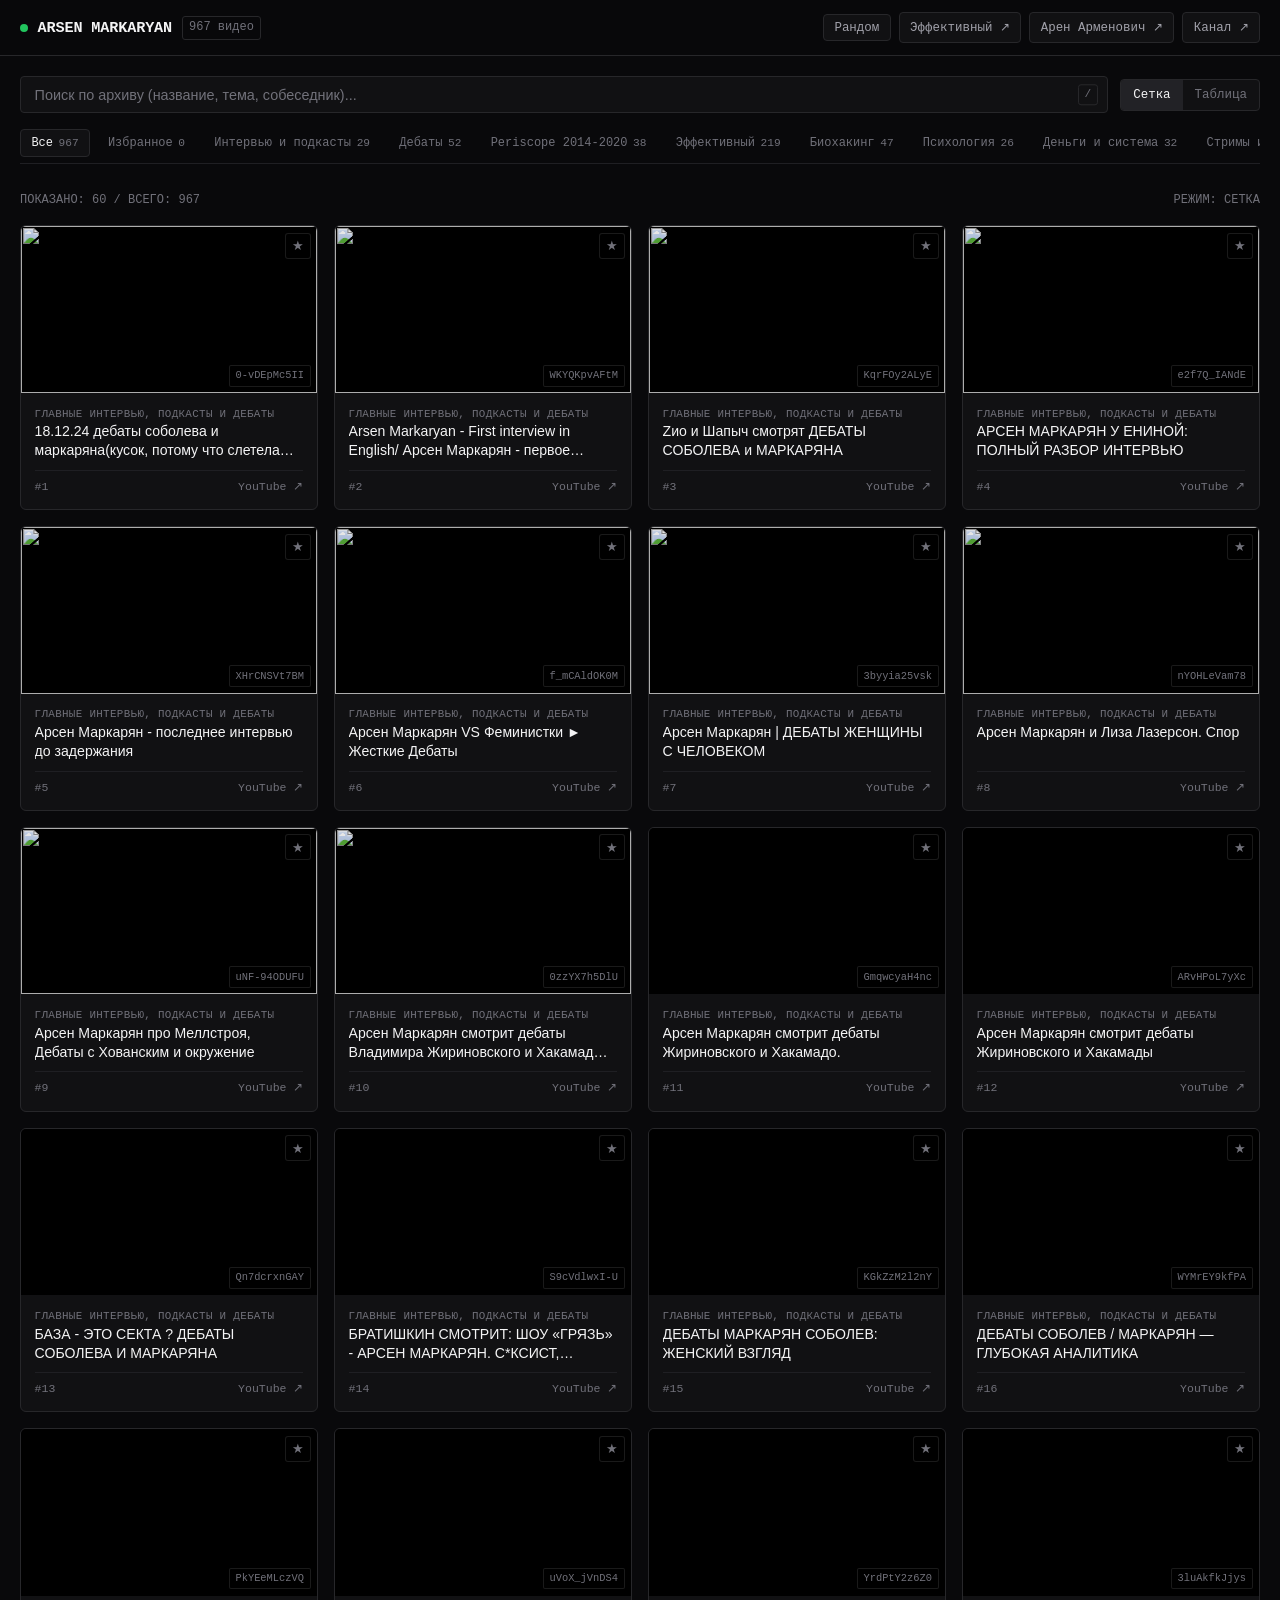
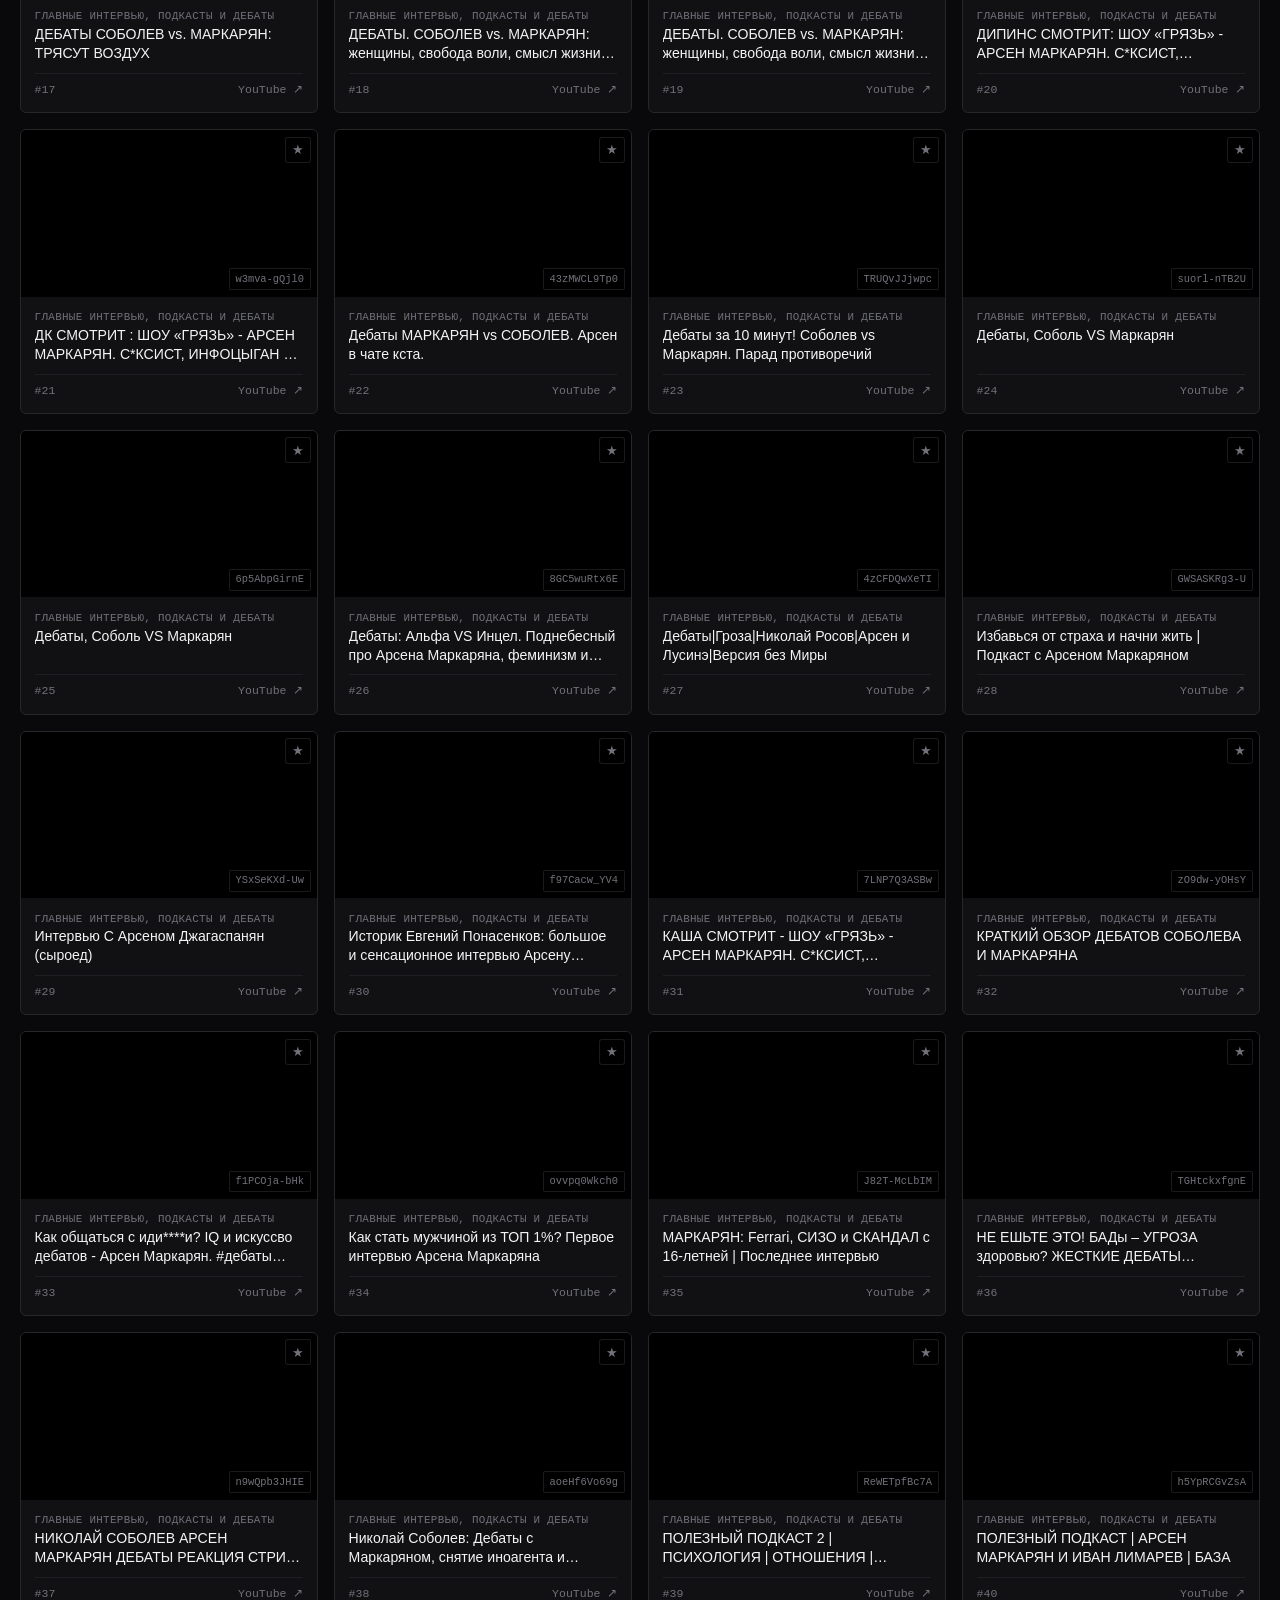
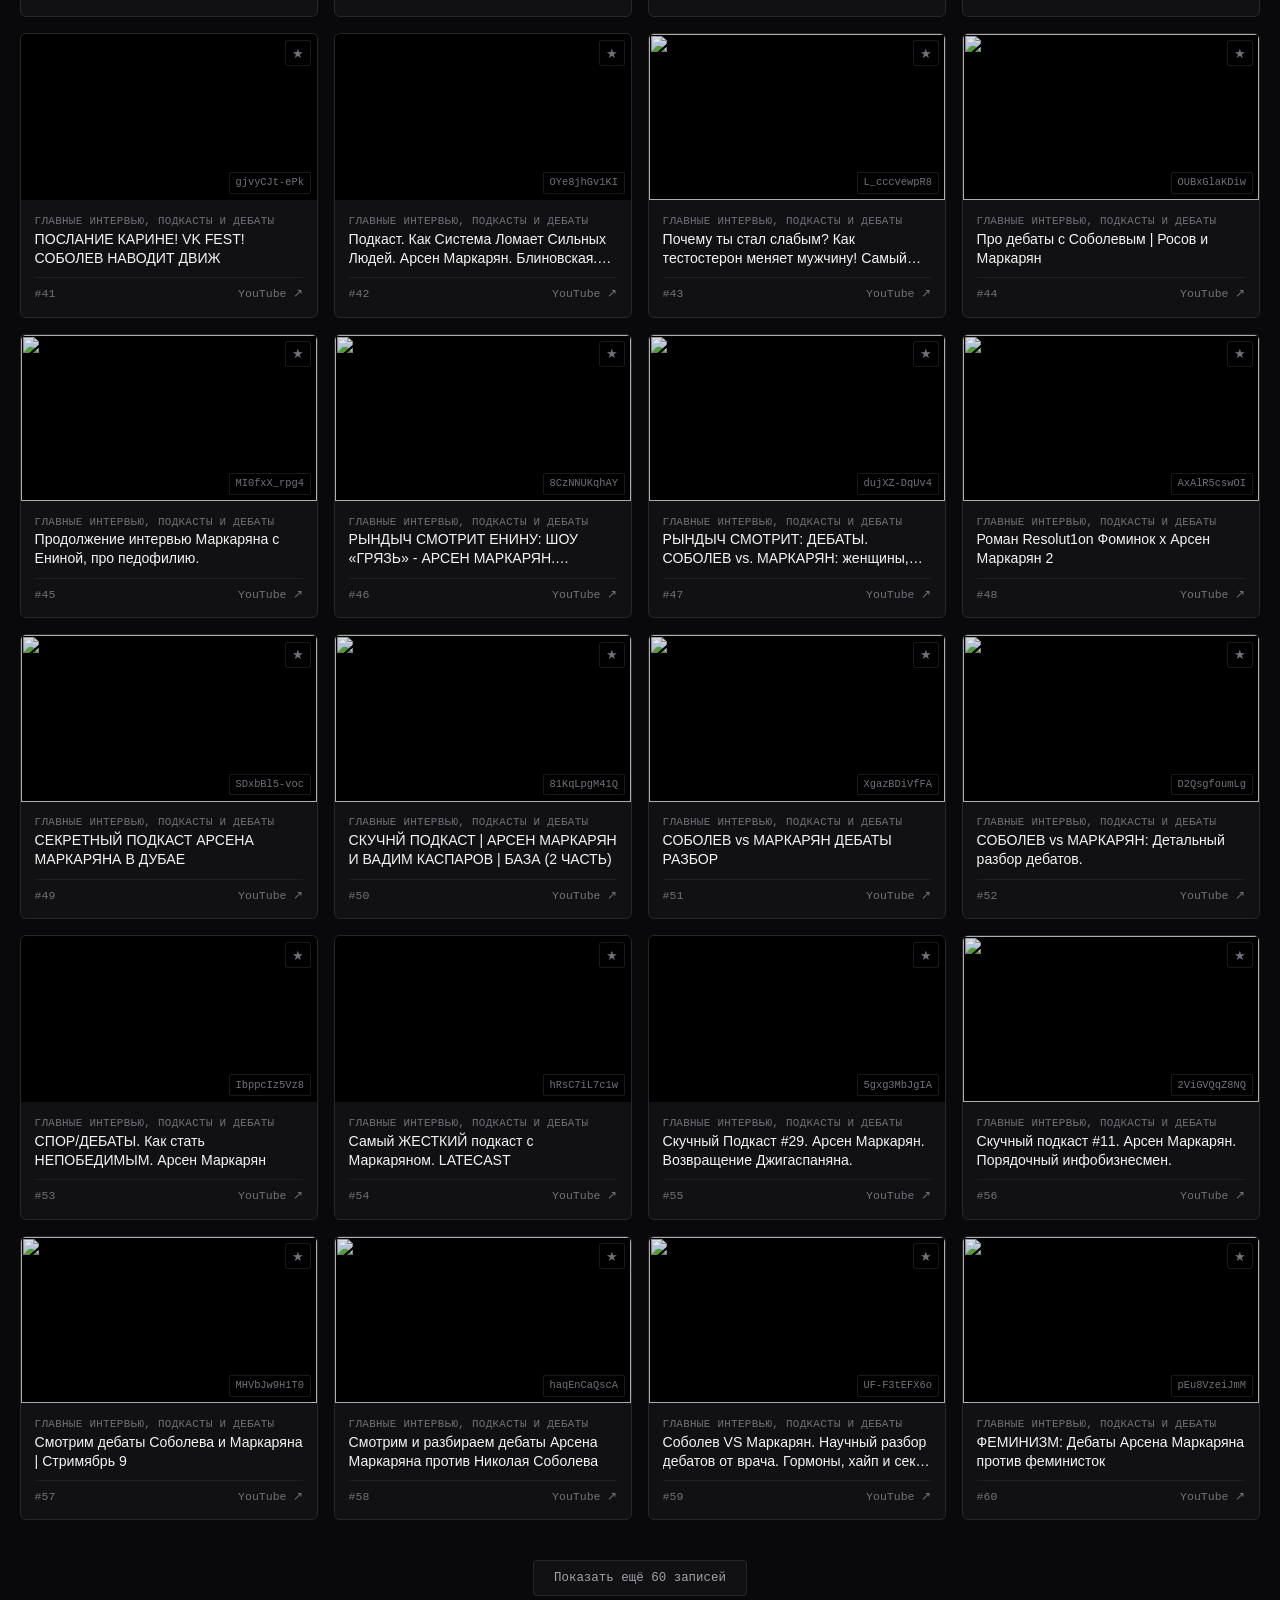
==== index.html @ 386f99bc "style: redesign into utilitarian archival non-AI aesthetic" ====
<!DOCTYPE html>
<html lang="ru">
<head>
  <meta charset="UTF-8">
  <meta name="viewport" content="width=device-width, initial-scale=1.0">
  <title>Архив Арсена Маркаряна — 967 записей [2014–2025]</title>
  <style>
    :root {
      --bg: #09090b;
      --surface: #111113;
      --surface-hover: #18181b;
      --surface-active: #222226;
      --border: #27272a;
      --border-subtle: #1f1f23;
      --border-focus: #52525b;
      --text: #f4f4f5;
      --text-muted: #71717a;
      --text-dim: #a1a1aa;
      --accent: #e11d48;
      --accent-dim: #9f1239;
      --font-mono: ui-monospace, SFMono-Regular, Menlo, Monaco, Consolas, monospace;
      --font-sans: -apple-system, BlinkMacSystemFont, "Segoe UI", Roboto, Helvetica, Arial, sans-serif;
    }

    * {
      box-sizing: border-box;
      margin: 0;
      padding: 0;
    }

    body {
      background-color: var(--bg);
      color: var(--text);
      font-family: var(--font-sans);
      -webkit-font-smoothing: antialiased;
      min-height: 100vh;
      display: flex;
      flex-direction: column;
      line-height: 1.45;
    }

    /* Top Navigation Bar */
    .navbar {
      border-bottom: 1px solid var(--border);
      background: rgba(9, 9, 11, 0.85);
      backdrop-filter: blur(12px);
      position: sticky;
      top: 0;
      z-index: 50;
    }

    .navbar-inner {
      max-width: 1440px;
      margin: 0 auto;
      padding: 0.75rem 1.25rem;
      display: flex;
      align-items: center;
      justify-content: space-between;
      gap: 1rem;
    }

    .site-title {
      display: flex;
      align-items: center;
      gap: 0.6rem;
      text-decoration: none;
      color: inherit;
    }

    .status-dot {
      width: 8px;
      height: 8px;
      border-radius: 50%;
      background: #22c55e;
      display: inline-block;
    }

    .site-name {
      font-family: var(--font-mono);
      font-size: 0.95rem;
      font-weight: 700;
      letter-spacing: -0.01em;
      text-transform: uppercase;
    }

    .site-tag {
      font-family: var(--font-mono);
      font-size: 0.75rem;
      color: var(--text-muted);
      border: 1px solid var(--border);
      padding: 0.15rem 0.4rem;
      border-radius: 3px;
    }

    .nav-links {
      display: flex;
      align-items: center;
      gap: 0.5rem;
    }

    .nav-btn {
      font-family: var(--font-mono);
      font-size: 0.78rem;
      color: var(--text-dim);
      text-decoration: none;
      padding: 0.35rem 0.65rem;
      border: 1px solid var(--border);
      border-radius: 4px;
      background: var(--surface);
      cursor: pointer;
      transition: color 0.15s, border-color 0.15s, background 0.15s;
    }

    .nav-btn:hover {
      color: var(--text);
      border-color: var(--border-focus);
      background: var(--surface-hover);
    }

    .nav-btn.primary {
      background: var(--text);
      color: var(--bg);
      border-color: var(--text);
      font-weight: 600;
    }

    .nav-btn.primary:hover {
      background: #e4e4e7;
    }

    /* Subheader & Controls */
    .controls-panel {
      max-width: 1440px;
      margin: 0 auto;
      padding: 1.25rem 1.25rem 0.75rem 1.25rem;
      width: 100%;
    }

    .search-row {
      display: flex;
      align-items: center;
      gap: 0.75rem;
      margin-bottom: 1rem;
    }

    .search-wrap {
      position: relative;
      flex: 1;
    }

    .search-input {
      width: 100%;
      background: var(--surface);
      border: 1px solid var(--border);
      color: var(--text);
      font-family: var(--font-sans);
      font-size: 0.9rem;
      padding: 0.6rem 2.2rem 0.6rem 0.85rem;
      border-radius: 4px;
      outline: none;
      transition: border-color 0.15s;
    }

    .search-input:focus {
      border-color: var(--border-focus);
    }

    .search-input::placeholder {
      color: var(--text-muted);
    }

    .search-shortcut {
      position: absolute;
      right: 0.65rem;
      top: 50%;
      transform: translateY(-50%);
      font-family: var(--font-mono);
      font-size: 0.7rem;
      color: var(--text-muted);
      border: 1px solid var(--border);
      padding: 0.1rem 0.35rem;
      border-radius: 3px;
      pointer-events: none;
    }

    .view-switch {
      display: flex;
      border: 1px solid var(--border);
      border-radius: 4px;
      background: var(--surface);
      overflow: hidden;
    }

    .view-btn {
      font-family: var(--font-mono);
      font-size: 0.78rem;
      padding: 0.5rem 0.75rem;
      background: none;
      border: none;
      color: var(--text-muted);
      cursor: pointer;
      display: flex;
      align-items: center;
      gap: 0.35rem;
      transition: color 0.15s, background 0.15s;
    }

    .view-btn.active {
      background: var(--surface-active);
      color: var(--text);
    }

    /* Minimalist Category Pills */
    .filter-tabs {
      display: flex;
      gap: 0.4rem;
      overflow-x: auto;
      padding-bottom: 0.4rem;
      scrollbar-width: none;
      border-bottom: 1px solid var(--border-subtle);
    }

    .filter-tabs::-webkit-scrollbar {
      display: none;
    }

    .tab-btn {
      font-family: var(--font-mono);
      font-size: 0.75rem;
      padding: 0.35rem 0.65rem;
      border-radius: 4px;
      border: 1px solid transparent;
      background: transparent;
      color: var(--text-muted);
      cursor: pointer;
      white-space: nowrap;
      transition: color 0.15s, border-color 0.15s, background 0.15s;
      display: flex;
      align-items: center;
      gap: 0.35rem;
    }

    .tab-btn:hover {
      color: var(--text-dim);
      background: var(--surface);
    }

    .tab-btn.active {
      color: var(--text);
      background: var(--surface);
      border-color: var(--border);
    }

    .tab-badge {
      font-size: 0.7rem;
      color: var(--text-muted);
    }

    /* Main Content */
    main {
      flex: 1;
      max-width: 1440px;
      width: 100%;
      margin: 0 auto;
      padding: 1rem 1.25rem 3rem 1.25rem;
    }

    .meta-bar {
      display: flex;
      align-items: center;
      justify-content: space-between;
      margin-bottom: 1rem;
      font-family: var(--font-mono);
      font-size: 0.75rem;
      color: var(--text-muted);
    }

    /* Grid Layout */
    .grid-view {
      display: grid;
      grid-template-columns: repeat(auto-fill, minmax(290px, 1fr));
      gap: 1rem;
    }

    .grid-card {
      background: var(--surface);
      border: 1px solid var(--border);
      border-radius: 6px;
      overflow: hidden;
      display: flex;
      flex-direction: column;
      cursor: pointer;
      transition: border-color 0.15s, background 0.15s;
    }

    .grid-card:hover {
      border-color: var(--border-focus);
      background: var(--surface-hover);
    }

    .card-media {
      position: relative;
      aspect-ratio: 16 / 9;
      background: #000;
      overflow: hidden;
    }

    .card-img {
      width: 100%;
      height: 100%;
      object-fit: cover;
      opacity: 0.9;
      transition: opacity 0.2s;
    }

    .grid-card:hover .card-img {
      opacity: 1;
    }

    .media-id {
      position: absolute;
      bottom: 0.4rem;
      right: 0.4rem;
      background: rgba(0, 0, 0, 0.8);
      font-family: var(--font-mono);
      font-size: 0.65rem;
      color: var(--text-muted);
      padding: 0.15rem 0.35rem;
      border-radius: 2px;
      border: 1px solid rgba(255, 255, 255, 0.1);
    }

    .fav-toggle {
      position: absolute;
      top: 0.4rem;
      right: 0.4rem;
      background: rgba(0, 0, 0, 0.7);
      border: 1px solid rgba(255, 255, 255, 0.1);
      width: 26px;
      height: 26px;
      border-radius: 3px;
      color: var(--text-muted);
      display: flex;
      align-items: center;
      justify-content: center;
      font-size: 0.8rem;
      cursor: pointer;
      transition: color 0.15s;
    }

    .fav-toggle.active {
      color: #eab308;
    }

    .card-content {
      padding: 0.85rem;
      display: flex;
      flex-direction: column;
      flex: 1;
      justify-content: space-between;
      gap: 0.6rem;
    }

    .card-category {
      font-family: var(--font-mono);
      font-size: 0.68rem;
      color: var(--text-muted);
      text-transform: uppercase;
      letter-spacing: 0.03em;
    }

    .card-title {
      font-size: 0.88rem;
      font-weight: 500;
      line-height: 1.35;
      color: var(--text);
      display: -webkit-box;
      -webkit-line-clamp: 2;
      -webkit-box-orient: vertical;
      overflow: hidden;
    }

    .card-actions {
      display: flex;
      align-items: center;
      justify-content: space-between;
      padding-top: 0.5rem;
      border-top: 1px solid var(--border-subtle);
      font-family: var(--font-mono);
      font-size: 0.72rem;
    }

    .card-yt-link {
      color: var(--text-muted);
      text-decoration: none;
      transition: color 0.15s;
    }

    .card-yt-link:hover {
      color: var(--text);
    }

    /* Table / Registry Layout */
    .table-view {
      width: 100%;
      border: 1px solid var(--border);
      border-radius: 6px;
      border-collapse: collapse;
      font-family: var(--font-sans);
      font-size: 0.85rem;
      background: var(--surface);
    }

    .table-view th {
      font-family: var(--font-mono);
      font-size: 0.72rem;
      text-transform: uppercase;
      letter-spacing: 0.04em;
      color: var(--text-muted);
      background: var(--bg);
      padding: 0.6rem 0.85rem;
      text-align: left;
      border-bottom: 1px solid var(--border);
    }

    .table-view td {
      padding: 0.65rem 0.85rem;
      border-bottom: 1px solid var(--border-subtle);
      vertical-align: middle;
    }

    .table-view tr:last-child td {
      border-bottom: none;
    }

    .table-view tr:hover td {
      background: var(--surface-hover);
    }

    .col-idx {
      font-family: var(--font-mono);
      font-size: 0.75rem;
      color: var(--text-muted);
      width: 50px;
    }

    .col-thumb {
      width: 80px;
    }

    .col-thumb img {
      width: 72px;
      aspect-ratio: 16 / 9;
      object-fit: cover;
      border-radius: 2px;
      display: block;
      background: #000;
    }

    .col-title {
      font-weight: 500;
      color: var(--text);
      cursor: pointer;
    }

    .col-title:hover {
      text-decoration: underline;
    }

    .col-cat {
      font-family: var(--font-mono);
      font-size: 0.72rem;
      color: var(--text-muted);
      white-space: nowrap;
      width: 180px;
    }

    .col-actions {
      text-align: right;
      white-space: nowrap;
      width: 120px;
    }

    /* Pagination / Load more */
    .pagination-bar {
      display: flex;
      justify-content: center;
      margin: 2.5rem 0 1rem 0;
    }

    /* Video Player Dialog */
    dialog#playerDialog {
      position: fixed;
      inset: 0;
      margin: auto;
      width: min(92vw, 1080px);
      background: #0d0e12;
      border: 1px solid var(--border);
      border-radius: 8px;
      padding: 0;
      box-shadow: 0 20px 50px rgba(0, 0, 0, 0.9);
      color: var(--text);
      outline: none;
    }

    dialog#playerDialog::backdrop {
      background: rgba(0, 0, 0, 0.85);
      backdrop-filter: blur(4px);
    }

    .dialog-header {
      display: flex;
      align-items: center;
      justify-content: space-between;
      padding: 0.75rem 1rem;
      border-bottom: 1px solid var(--border);
      font-family: var(--font-mono);
      font-size: 0.82rem;
    }

    .dialog-title {
      white-space: nowrap;
      overflow: hidden;
      text-overflow: ellipsis;
      font-weight: 600;
      color: var(--text);
      padding-right: 1rem;
    }

    .dialog-close {
      background: none;
      border: none;
      color: var(--text-muted);
      cursor: pointer;
      font-size: 1.1rem;
      line-height: 1;
      padding: 0.2rem 0.4rem;
      border-radius: 3px;
    }

    .dialog-close:hover {
      color: var(--text);
      background: var(--surface-hover);
    }

    .iframe-box {
      width: 100%;
      aspect-ratio: 16 / 9;
      background: #000;
    }

    .iframe-box iframe {
      width: 100%;
      height: 100%;
      border: none;
    }

    .dialog-footer {
      display: flex;
      align-items: center;
      justify-content: space-between;
      padding: 0.65rem 1rem;
      background: var(--bg);
      border-top: 1px solid var(--border);
      font-family: var(--font-mono);
      font-size: 0.75rem;
    }

    .dialog-btn-group {
      display: flex;
      gap: 0.4rem;
    }

    .empty-result {
      text-align: center;
      padding: 4rem 1rem;
      color: var(--text-muted);
      font-family: var(--font-mono);
      font-size: 0.85rem;
    }
  </style>
</head>
<body>

  <!-- Minimalist Navbar -->
  <nav class="navbar">
    <div class="navbar-inner">
      <a href="#" class="site-title" onclick="resetFilters(event)">
        <span class="status-dot"></span>
        <span class="site-name">Arsen Markaryan</span>
        <span class="site-tag">967 видео</span>
      </a>
      <div class="nav-links">
        <button class="nav-btn" id="randomBtn">Рандом</button>
        <a class="nav-btn" href="https://www.youtube.com/playlist?list=PL9BLZjHcKhOdGCJCvi4e20b0N0LZzFxT2" target="_blank">Эффективный ↗</a>
        <a class="nav-btn" href="https://www.youtube.com/playlist?list=PLGH62P3EMZaHIYZXc4IT6z8PlT5ePV-uS" target="_blank">Арен Арменович ↗</a>
        <a class="nav-btn" href="https://www.youtube.com/@arsenmarkaryanofficial" target="_blank">Канал ↗</a>
      </div>
    </div>
  </nav>

  <!-- Controls Panel -->
  <div class="controls-panel">
    <div class="search-row">
      <div class="search-wrap">
        <input type="text" class="search-input" id="searchInput" placeholder="Поиск по архиву (название, тема, собеседник)...">
        <span class="search-shortcut">/</span>
      </div>
      <div class="view-switch">
        <button class="view-btn active" id="btnGrid" title="Сетка">Сетка</button>
        <button class="view-btn" id="btnTable" title="Таблица">Таблица</button>
      </div>
    </div>

    <!-- Filter Pills -->
    <div class="filter-tabs" id="filterTabs">
      <!-- Generated by JS -->
    </div>
  </div>

  <!-- Main Content Area -->
  <main>
    <div class="meta-bar">
      <span id="counterStats">Загрузка реестра...</span>
      <span id="viewModeStatus">РЕЖИМ: СЕТКА</span>
    </div>

    <div id="contentMount"></div>

    <div class="pagination-bar">
      <button class="nav-btn" id="loadMoreBtn" style="display: none; padding: 0.6rem 1.25rem;">Показать ещё 60 записей</button>
    </div>
  </main>

  <!-- Video Player Dialog -->
  <dialog id="playerDialog">
    <div class="dialog-header">
      <div class="dialog-title" id="diagTitle">Воспроизведение</div>
      <button class="dialog-close" id="diagClose" aria-label="Закрыть">✕</button>
    </div>
    <div class="iframe-box">
      <iframe id="diagIframe" allow="accelerometer; autoplay; clipboard-write; encrypted-media; gyroscope; picture-in-picture" allowfullscreen></iframe>
    </div>
    <div class="dialog-footer">
      <button class="nav-btn" id="diagFavBtn">В избранное</button>
      <div class="dialog-btn-group">
        <button class="nav-btn" id="diagPrevBtn">← Назад</button>
        <button class="nav-btn" id="diagNextBtn">Вперед →</button>
        <a class="nav-btn primary" id="diagYtLink" href="#" target="_blank">YouTube ↗</a>
      </div>
    </div>
  </dialog>

  <script>
    const ITEMS = [{"id": "0-vDEpMc5II", "title": "18.12.24 дебаты соболева и маркаряна(кусок, потому что слетела запись)", "cat": "Главные интервью, подкасты и дебаты", "url": "https://www.youtube.com/watch?v=0-vDEpMc5II"}, {"id": "WKYQKpvAFtM", "title": "Arsen Markaryan - First interview in English/ Арсен Маркарян - первое интервью на английском.RU-SUBS", "cat": "Главные интервью, подкасты и дебаты", "url": "https://www.youtube.com/watch?v=WKYQKpvAFtM"}, {"id": "KqrFOy2ALyE", "title": "Zио и Шапыч смотрят ДЕБАТЫ СОБОЛЕВА и МАРКАРЯНА", "cat": "Главные интервью, подкасты и дебаты", "url": "https://www.youtube.com/watch?v=KqrFOy2ALyE"}, {"id": "e2f7Q_IANdE", "title": "АРСЕН МАРКАРЯН У ЕНИНОЙ: ПОЛНЫЙ РАЗБОР ИНТЕРВЬЮ", "cat": "Главные интервью, подкасты и дебаты", "url": "https://www.youtube.com/watch?v=e2f7Q_IANdE"}, {"id": "XHrCNSVt7BM", "title": "Арсен Маркарян - последнее интервью до задержания", "cat": "Главные интервью, подкасты и дебаты", "url": "https://www.youtube.com/watch?v=XHrCNSVt7BM"}, {"id": "f_mCAldOK0M", "title": "Арсен Маркарян VS Феминистки ► Жесткие Дебаты", "cat": "Главные интервью, подкасты и дебаты", "url": "https://www.youtube.com/watch?v=f_mCAldOK0M"}, {"id": "3byyia25vsk", "title": "Арсен Маркарян | ДЕБАТЫ ЖЕНЩИНЫ С ЧЕЛОВЕКОМ", "cat": "Главные интервью, подкасты и дебаты", "url": "https://www.youtube.com/watch?v=3byyia25vsk"}, {"id": "nYOHLeVam78", "title": "Арсен Маркарян и Лиза Лазерсон. Спор", "cat": "Главные интервью, подкасты и дебаты", "url": "https://www.youtube.com/watch?v=nYOHLeVam78"}, {"id": "uNF-94ODUFU", "title": "Арсен Маркарян про Меллстроя, Дебаты с Хованским и окружение", "cat": "Главные интервью, подкасты и дебаты", "url": "https://www.youtube.com/watch?v=uNF-94ODUFU"}, {"id": "0zzYX7h5DlU", "title": "Арсен Маркарян смотрит дебаты Владимира Жириновского и Хакамады Ирины", "cat": "Главные интервью, подкасты и дебаты", "url": "https://www.youtube.com/watch?v=0zzYX7h5DlU"}, {"id": "GmqwcyaH4nc", "title": "Арсен Маркарян смотрит дебаты Жириновского и Хакамадо.", "cat": "Главные интервью, подкасты и дебаты", "url": "https://www.youtube.com/watch?v=GmqwcyaH4nc"}, {"id": "ARvHPoL7yXc", "title": "Арсен Маркарян смотрит дебаты Жириновского и Хакамады", "cat": "Главные интервью, подкасты и дебаты", "url": "https://www.youtube.com/watch?v=ARvHPoL7yXc"}, {"id": "Qn7dcrxnGAY", "title": "БАЗА - ЭТО СЕКТА ? ДЕБАТЫ СОБОЛЕВА И МАРКАРЯНА", "cat": "Главные интервью, подкасты и дебаты", "url": "https://www.youtube.com/watch?v=Qn7dcrxnGAY"}, {"id": "S9cVdlwxI-U", "title": "БРАТИШКИН СМОТРИТ: ШОУ «ГРЯЗЬ» - АРСЕН МАРКАРЯН. С*КСИСТ, ИНФОЦЫГАН И Н*СИЛЬНИК", "cat": "Главные интервью, подкасты и дебаты", "url": "https://www.youtube.com/watch?v=S9cVdlwxI-U"}, {"id": "KGkZzM2l2nY", "title": "ДЕБАТЫ МАРКАРЯН СОБОЛЕВ: ЖЕНСКИЙ ВЗГЛЯД", "cat": "Главные интервью, подкасты и дебаты", "url": "https://www.youtube.com/watch?v=KGkZzM2l2nY"}, {"id": "WYMrEY9kfPA", "title": "ДЕБАТЫ СОБОЛЕВ / МАРКАРЯН — ГЛУБОКАЯ АНАЛИТИКА", "cat": "Главные интервью, подкасты и дебаты", "url": "https://www.youtube.com/watch?v=WYMrEY9kfPA"}, {"id": "PkYEeMLczVQ", "title": "ДЕБАТЫ СОБОЛЕВ vs. МАРКАРЯН: ТРЯСУТ ВОЗДУХ", "cat": "Главные интервью, подкасты и дебаты", "url": "https://www.youtube.com/watch?v=PkYEeMLczVQ"}, {"id": "uVoX_jVnDS4", "title": "ДЕБАТЫ. СОБОЛЕВ vs. МАРКАРЯН: женщины, свобода воли, смысл жизни, секта в XXI веке", "cat": "Главные интервью, подкасты и дебаты", "url": "https://www.youtube.com/watch?v=uVoX_jVnDS4"}, {"id": "YrdPtY2z6Z0", "title": "ДЕБАТЫ. СОБОЛЕВ vs. МАРКАРЯН: женщины, свобода воли, смысл жизни, секта в ХХI веке / 1 ЧАСТЬ", "cat": "Главные интервью, подкасты и дебаты", "url": "https://www.youtube.com/watch?v=YrdPtY2z6Z0"}, {"id": "3luAkfkJjys", "title": "ДИПИНС СМОТРИТ: ШОУ «ГРЯЗЬ» - АРСЕН МАРКАРЯН. С*КСИСТ, ИНФОЦЫГАН И Н*СИЛЬНИК | РЕАКЦИЯ", "cat": "Главные интервью, подкасты и дебаты", "url": "https://www.youtube.com/watch?v=3luAkfkJjys"}, {"id": "w3mva-gQjl0", "title": "ДК СМОТРИТ : ШОУ «ГРЯЗЬ» - АРСЕН МАРКАРЯН. С*КСИСТ, ИНФОЦЫГАН И Н*СИЛЬНИК", "cat": "Главные интервью, подкасты и дебаты", "url": "https://www.youtube.com/watch?v=w3mva-gQjl0"}, {"id": "43zMWCL9Tp0", "title": "Дебаты МАРКАРЯН vs СОБОЛЕВ. Арсен в чате кста.", "cat": "Главные интервью, подкасты и дебаты", "url": "https://www.youtube.com/watch?v=43zMWCL9Tp0"}, {"id": "TRUQvJJjwpc", "title": "Дебаты за 10 минут! Соболев vs Маркарян. Парад противоречий", "cat": "Главные интервью, подкасты и дебаты", "url": "https://www.youtube.com/watch?v=TRUQvJJjwpc"}, {"id": "suorl-nTB2U", "title": "Дебаты, Соболь VS Маркарян", "cat": "Главные интервью, подкасты и дебаты", "url": "https://www.youtube.com/watch?v=suorl-nTB2U"}, {"id": "6p5AbpGirnE", "title": "Дебаты, Соболь VS Маркарян", "cat": "Главные интервью, подкасты и дебаты", "url": "https://www.youtube.com/watch?v=6p5AbpGirnE"}, {"id": "8GC5wuRtx6E", "title": "Дебаты: Альфа VS Инцел. Поднебесный про Арсена Маркаряна, феминизм и вагинокапитализм @MrUndersky", "cat": "Главные интервью, подкасты и дебаты", "url": "https://www.youtube.com/watch?v=8GC5wuRtx6E"}, {"id": "4zCFDQwXeTI", "title": "Дебаты|Гроза|Николай Росов|Арсен и Лусинэ|Версия без Миры", "cat": "Главные интервью, подкасты и дебаты", "url": "https://www.youtube.com/watch?v=4zCFDQwXeTI"}, {"id": "GWSASKRg3-U", "title": "Избавься от страха и начни жить | Подкаст с Арсеном Маркаряном", "cat": "Главные интервью, подкасты и дебаты", "url": "https://www.youtube.com/watch?v=GWSASKRg3-U"}, {"id": "YSxSeKXd-Uw", "title": "Интервью С Арсеном Джагаспанян (сыроед)", "cat": "Главные интервью, подкасты и дебаты", "url": "https://www.youtube.com/watch?v=YSxSeKXd-Uw"}, {"id": "f97Cacw_YV4", "title": "Историк Евгений Понасенков: большое и сенсационное интервью Арсену Маркаряну! 18+", "cat": "Главные интервью, подкасты и дебаты", "url": "https://www.youtube.com/watch?v=f97Cacw_YV4"}, {"id": "7LNP7Q3ASBw", "title": "КАША СМОТРИТ - ШОУ «ГРЯЗЬ» - АРСЕН МАРКАРЯН. С*КСИСТ, ИНФОЦЫГАН И Н*СИЛЬНИК | КАША АРСЕН МАРКАРЯН", "cat": "Главные интервью, подкасты и дебаты", "url": "https://www.youtube.com/watch?v=7LNP7Q3ASBw"}, {"id": "zO9dw-yOHsY", "title": "КРАТКИЙ ОБЗОР ДЕБАТОВ СОБОЛЕВА И МАРКАРЯНА", "cat": "Главные интервью, подкасты и дебаты", "url": "https://www.youtube.com/watch?v=zO9dw-yOHsY"}, {"id": "f1PCOja-bHk", "title": "Как общаться с иди****и? IQ и искуссво дебатов - Арсен Маркарян. #дебаты #маркарян #жириновский", "cat": "Главные интервью, подкасты и дебаты", "url": "https://www.youtube.com/watch?v=f1PCOja-bHk"}, {"id": "ovvpq0Wkch0", "title": "Как стать мужчиной из ТОП 1%? Первое интервью Арсена Маркаряна", "cat": "Главные интервью, подкасты и дебаты", "url": "https://www.youtube.com/watch?v=ovvpq0Wkch0"}, {"id": "J82T-McLbIM", "title": "МАРКАРЯН: Ferrari, СИЗО и СКАНДАЛ с 16-летней | Последнее интервью", "cat": "Главные интервью, подкасты и дебаты", "url": "https://www.youtube.com/watch?v=J82T-McLbIM"}, {"id": "TGHtckxfgnE", "title": "НЕ ЕШЬТЕ ЭТО! БАДы – УГРОЗА здоровью? ЖЕСТКИЕ ДЕБАТЫ экспертов! | Алипов vs Каспаров", "cat": "Главные интервью, подкасты и дебаты", "url": "https://www.youtube.com/watch?v=TGHtckxfgnE"}, {"id": "n9wQpb3JHIE", "title": "НИКОЛАЙ СОБОЛЕВ АРСЕН МАРКАРЯН ДЕБАТЫ РЕАКЦИЯ СТРИМ ВТОРОЙ", "cat": "Главные интервью, подкасты и дебаты", "url": "https://www.youtube.com/watch?v=n9wQpb3JHIE"}, {"id": "aoeHf6Vo69g", "title": "Николай Соболев: Дебаты с Маркаряном, снятие иноагента и социальная философия", "cat": "Главные интервью, подкасты и дебаты", "url": "https://www.youtube.com/watch?v=aoeHf6Vo69g"}, {"id": "ReWETpfBc7A", "title": "ПОЛЕЗНЫЙ ПОДКАСТ 2 | ПСИХОЛОГИЯ | ОТНОШЕНИЯ | БИЗНЕС | Арсен Маркарян и Иван Лимарев", "cat": "Главные интервью, подкасты и дебаты", "url": "https://www.youtube.com/watch?v=ReWETpfBc7A"}, {"id": "h5YpRCGvZsA", "title": "ПОЛЕЗНЫЙ ПОДКАСТ | АРСЕН МАРКАРЯН И ИВАН ЛИМАРЕВ | БАЗА", "cat": "Главные интервью, подкасты и дебаты", "url": "https://www.youtube.com/watch?v=h5YpRCGvZsA"}, {"id": "gjvyCJt-ePk", "title": "ПОСЛАНИЕ КАРИНЕ! VK FESТ! СОБОЛЕВ НАВОДИТ ДВИЖ", "cat": "Главные интервью, подкасты и дебаты", "url": "https://www.youtube.com/watch?v=gjvyCJt-ePk"}, {"id": "OYe8jhGv1KI", "title": "Подкаст. Как Система Ломает Сильных Людей. Арсен Маркарян. Блиновская. Аяз Шабутдинов. Лерчик...", "cat": "Главные интервью, подкасты и дебаты", "url": "https://www.youtube.com/watch?v=OYe8jhGv1KI"}, {"id": "L_cccvewpR8", "title": "Почему ты стал слабым? Как тестостерон меняет мужчину! Самый сильный подкаст | Арсен Маркарян", "cat": "Главные интервью, подкасты и дебаты", "url": "https://www.youtube.com/watch?v=L_cccvewpR8"}, {"id": "OUBxGlaKDiw", "title": "Про дебаты с Соболевым | Росов и Маркарян", "cat": "Главные интервью, подкасты и дебаты", "url": "https://www.youtube.com/watch?v=OUBxGlaKDiw"}, {"id": "MI0fxX_rpg4", "title": "Продолжение интервью Маркаряна с Ениной, про педофилию.", "cat": "Главные интервью, подкасты и дебаты", "url": "https://www.youtube.com/watch?v=MI0fxX_rpg4"}, {"id": "8CzNNUKqhAY", "title": "РЫНДЫЧ СМОТРИТ ЕНИНУ: ШОУ «ГРЯЗЬ» - АРСЕН МАРКАРЯН. С*КСИСТ, ИНФОЦЫГАН И Н*СИЛЬНИК", "cat": "Главные интервью, подкасты и дебаты", "url": "https://www.youtube.com/watch?v=8CzNNUKqhAY"}, {"id": "dujXZ-DqUv4", "title": "РЫНДЫЧ СМОТРИТ: ДЕБАТЫ. СОБОЛЕВ vs. МАРКАРЯН: женщины, свобода воли, смысл жизни, секта в XXI веке", "cat": "Главные интервью, подкасты и дебаты", "url": "https://www.youtube.com/watch?v=dujXZ-DqUv4"}, {"id": "AxAlR5cswOI", "title": "Роман Resolut1on Фоминок х Арсен Маркарян 2", "cat": "Главные интервью, подкасты и дебаты", "url": "https://www.youtube.com/watch?v=AxAlR5cswOI"}, {"id": "SDxbBl5-voc", "title": "СЕКРЕТНЫЙ ПОДКАСТ АРСЕНА МАРКАРЯНА В ДУБАЕ", "cat": "Главные интервью, подкасты и дебаты", "url": "https://www.youtube.com/watch?v=SDxbBl5-voc"}, {"id": "81KqLpgM41Q", "title": "СКУЧНЙ ПОДКАСТ | АРСЕН МАРКАРЯН И ВАДИМ КАСПАРОВ | БАЗА (2 ЧАСТЬ)", "cat": "Главные интервью, подкасты и дебаты", "url": "https://www.youtube.com/watch?v=81KqLpgM41Q"}, {"id": "XgazBDiVfFA", "title": "СОБОЛЕВ vs МАРКАРЯН ДЕБАТЫ РАЗБОР", "cat": "Главные интервью, подкасты и дебаты", "url": "https://www.youtube.com/watch?v=XgazBDiVfFA"}, {"id": "D2QsgfoumLg", "title": "СОБОЛЕВ vs МАРКАРЯН: Детальный разбор дебатов.", "cat": "Главные интервью, подкасты и дебаты", "url": "https://www.youtube.com/watch?v=D2QsgfoumLg"}, {"id": "IbppcIz5Vz8", "title": "СПОР/ДЕБАТЫ. Как стать НЕПОБЕДИМЫМ. Арсен Маркарян", "cat": "Главные интервью, подкасты и дебаты", "url": "https://www.youtube.com/watch?v=IbppcIz5Vz8"}, {"id": "hRsC7iL7c1w", "title": "Самый ЖЕСТКИЙ подкаст с Маркаряном. LATECAST", "cat": "Главные интервью, подкасты и дебаты", "url": "https://www.youtube.com/watch?v=hRsC7iL7c1w"}, {"id": "5gxg3MbJgIA", "title": "Скучный Подкаст #29. Арсен Маркарян. Возвращение Джигаспаняна.", "cat": "Главные интервью, подкасты и дебаты", "url": "https://www.youtube.com/watch?v=5gxg3MbJgIA"}, {"id": "2ViGVQqZ8NQ", "title": "Скучный подкаст #11. Арсен Маркарян. Порядочный инфобизнесмен.", "cat": "Главные интервью, подкасты и дебаты", "url": "https://www.youtube.com/watch?v=2ViGVQqZ8NQ"}, {"id": "MHVbJw9H1T0", "title": "Смотрим дебаты Соболева и Маркаряна  | Стримябрь 9", "cat": "Главные интервью, подкасты и дебаты", "url": "https://www.youtube.com/watch?v=MHVbJw9H1T0"}, {"id": "haqEnCaQscA", "title": "Смотрим и разбираем дебаты Арсена Маркаряна против Николая Соболева", "cat": "Главные интервью, подкасты и дебаты", "url": "https://www.youtube.com/watch?v=haqEnCaQscA"}, {"id": "UF-F3tEFX6o", "title": "Соболев VS Маркарян. Научный разбор дебатов от врача. Гормоны, хайп и секта Арсена", "cat": "Главные интервью, подкасты и дебаты", "url": "https://www.youtube.com/watch?v=UF-F3tEFX6o"}, {"id": "pEu8VzeiJmM", "title": "ФЕМИНИЗМ: Дебаты Арсена Маркаряна против феминисток", "cat": "Главные интервью, подкасты и дебаты", "url": "https://www.youtube.com/watch?v=pEu8VzeiJmM"}, {"id": "BtUmmNCRuKU", "title": "ХВАТИТ ЗАСОРЯТЬ СВОЙ МОЗГ - АРСЕН МАРКАРЯН. БАЗА. ПОДКАСТ", "cat": "Главные интервью, подкасты и дебаты", "url": "https://www.youtube.com/watch?v=BtUmmNCRuKU"}, {"id": "MEv_xfqUGhc", "title": "ХЕСУС СМОТРИТ: ДЕБАТЫ. СОБОЛЕВ vs. МАРКАРЯН: женщины, свобода воли, смысл жизни, секта в XXI веке", "cat": "Главные интервью, подкасты и дебаты", "url": "https://www.youtube.com/watch?v=MEv_xfqUGhc"}, {"id": "OraazPyWTEE", "title": "ХОВАНСКИЙ vs НИКОЛАЙ СОБОЛЕВ Арест Маркаряна, Свобода слова", "cat": "Главные интервью, подкасты и дебаты", "url": "https://www.youtube.com/watch?v=OraazPyWTEE"}, {"id": "0Bi0JMEu-_8", "title": "ШОУ «ГРЯЗЬ» - АРСЕН МАРКАРЯН. С*КСИСТ, ИНФОЦЫГАН И Н*СИЛЬНИК", "cat": "Главные интервью, подкасты и дебаты", "url": "https://www.youtube.com/watch?v=0Bi0JMEu-_8"}, {"id": "ORbm-Xkso0Y", "title": "Шапка и Кель смотрят ИНТЕРВЬЮ АРСЕНА МАРКАРЯНА от ЕНИНЫ", "cat": "Главные интервью, подкасты и дебаты", "url": "https://www.youtube.com/watch?v=ORbm-Xkso0Y"}, {"id": "cf5xfTABdHw", "title": "ЭКСКЛЮЗИВ: экспертнейшая аналитика четырёхчасовых дебатов Соболева и Маркаряна", "cat": "Главные интервью, подкасты и дебаты", "url": "https://www.youtube.com/watch?v=cf5xfTABdHw"}, {"id": "HC0UvihTV44", "title": "ЭПИЧНЫЙ ПРОВАЛ НА ДЕБАТАХ СОБОЛЕВ vs. МАРКАРЯН // блогер против инфоцыгана", "cat": "Главные интервью, подкасты и дебаты", "url": "https://www.youtube.com/watch?v=HC0UvihTV44"}, {"id": "nNF8-jLUjTw", "title": "✅Арсен Маркарян: Про Депрессию?🧠#арсенмаркарян #бизнес #интервью #психология #саморазвитие", "cat": "Главные интервью, подкасты и дебаты", "url": "https://www.youtube.com/watch?v=nNF8-jLUjTw"}, {"id": "7ICQwNRJBz0", "title": "\"IT'S BETTER TO BE ALONE. WORK ON YOURSELF\" - Artem Dolgin / Artemus Dolgin - MOTIVATION", "cat": "Архивы 2014–2020 (Перископы, вебинары, Джагаспанян, сыроедение)", "url": "https://www.youtube.com/watch?v=7ICQwNRJBz0"}, {"id": "_Fj-EfNr1gU", "title": "\"НЕ БЛОГ\" ► 1 серия", "cat": "Архивы 2014–2020 (Перископы, вебинары, Джагаспанян, сыроедение)", "url": "https://www.youtube.com/watch?v=_Fj-EfNr1gU"}, {"id": "oE-bQykoQJo", "title": "#25 FIGHT RADIO / Arsen Markaryan", "cat": "Архивы 2014–2020 (Перископы, вебинары, Джагаспанян, сыроедение)", "url": "https://www.youtube.com/watch?v=oE-bQykoQJo"}, {"id": "1FXqrPyFBJY", "title": "1. Когда стоит заниматься поиском предназначения?", "cat": "Архивы 2014–2020 (Перископы, вебинары, Джагаспанян, сыроедение)", "url": "https://www.youtube.com/watch?v=1FXqrPyFBJY"}, {"id": "6spwWn8tV1I", "title": "1. Физиогномика | 4 способа научиться читать характер по лицам", "cat": "Архивы 2014–2020 (Перископы, вебинары, Джагаспанян, сыроедение)", "url": "https://www.youtube.com/watch?v=6spwWn8tV1I"}, {"id": "7W7zqnWQSKg", "title": "2. ФСБ и Физиогномика", "cat": "Архивы 2014–2020 (Перископы, вебинары, Джагаспанян, сыроедение)", "url": "https://www.youtube.com/watch?v=7W7zqnWQSKg"}, {"id": "QR3rTsb23zU", "title": "3. Дело жизни – сформировано генетически или социально?", "cat": "Архивы 2014–2020 (Перископы, вебинары, Джагаспанян, сыроедение)", "url": "https://www.youtube.com/watch?v=QR3rTsb23zU"}, {"id": "jG1O8xHLfuc", "title": "4. Лень - это миф.", "cat": "Архивы 2014–2020 (Перископы, вебинары, Джагаспанян, сыроедение)", "url": "https://www.youtube.com/watch?v=jG1O8xHLfuc"}, {"id": "zuyaSZXIlpU", "title": "4. Что будет, если не заниматься любимым делом?", "cat": "Архивы 2014–2020 (Перископы, вебинары, Джагаспанян, сыроедение)", "url": "https://www.youtube.com/watch?v=zuyaSZXIlpU"}, {"id": "rpesdtORupo", "title": "5.  Как воскресить убитую самооценку?", "cat": "Архивы 2014–2020 (Перископы, вебинары, Джагаспанян, сыроедение)", "url": "https://www.youtube.com/watch?v=rpesdtORupo"}, {"id": "W3Zyom7ZDes", "title": "7.  Индивидуальный ресурс роста самооценки", "cat": "Архивы 2014–2020 (Перископы, вебинары, Джагаспанян, сыроедение)", "url": "https://www.youtube.com/watch?v=W3Zyom7ZDes"}, {"id": "Ye7vPJ34OPU", "title": "Aggression. Neurotypology", "cat": "Архивы 2014–2020 (Перископы, вебинары, Джагаспанян, сыроедение)", "url": "https://www.youtube.com/watch?v=Ye7vPJ34OPU"}, {"id": "VV-q1A7V9NY", "title": "Cheating and Lovers Prone to It", "cat": "Архивы 2014–2020 (Перископы, вебинары, Джагаспанян, сыроедение)", "url": "https://www.youtube.com/watch?v=VV-q1A7V9NY"}, {"id": "T4FatUovk3k", "title": "HOW TO GET OVER A BREAKUP - Maxim Verdict on Relationships", "cat": "Архивы 2014–2020 (Перископы, вебинары, Джагаспанян, сыроедение)", "url": "https://www.youtube.com/watch?v=T4FatUovk3k"}, {"id": "WMchNge2pi8", "title": "How to Find Yourself, Success and Freedom - Artemus Dolgin", "cat": "Архивы 2014–2020 (Перископы, вебинары, Джагаспанян, сыроедение)", "url": "https://www.youtube.com/watch?v=WMchNge2pi8"}, {"id": "wv5zwOcrD54", "title": "Ivan Limarev's personal conference room at Merlin AI", "cat": "Архивы 2014–2020 (Перископы, вебинары, Джагаспанян, сыроедение)", "url": "https://www.youtube.com/watch?v=wv5zwOcrD54"}, {"id": "tGtxZBv3VEo", "title": "Kill Self-Pity", "cat": "Архивы 2014–2020 (Перископы, вебинары, Джагаспанян, сыроедение)", "url": "https://www.youtube.com/watch?v=tGtxZBv3VEo"}, {"id": "5tiblTm7MSY", "title": "Mom, why is life so hard for me?", "cat": "Архивы 2014–2020 (Перископы, вебинары, Джагаспанян, сыроедение)", "url": "https://www.youtube.com/watch?v=5tiblTm7MSY"}, {"id": "IXctndfXtn8", "title": "Periscope: Алексей Похабов о планах на будущее", "cat": "Архивы 2014–2020 (Перископы, вебинары, Джагаспанян, сыроедение)", "url": "https://www.youtube.com/watch?v=IXctndfXtn8"}, {"id": "DjmWHfG9Mt0", "title": "SEXUAL ABSTINENCE IS NOT FOR EVERYONE - Mikhail Rysak on Key Mistakes Men Make", "cat": "Архивы 2014–2020 (Перископы, вебинары, Джагаспанян, сыроедение)", "url": "https://www.youtube.com/watch?v=DjmWHfG9Mt0"}, {"id": "ln5pl_ZnQ2E", "title": "SEXUAL ABSTINENCE from A to Z - Mikhail Rysak on INCREASING TESTOSTERONE and ENERGY", "cat": "Архивы 2014–2020 (Перископы, вебинары, Джагаспанян, сыроедение)", "url": "https://www.youtube.com/watch?v=ln5pl_ZnQ2E"}, {"id": "Hr8ZRvBNL7A", "title": "Slut Armor Expansion 4 (Conversation with Alfredo Auditore's Friends)", "cat": "Архивы 2014–2020 (Перископы, вебинары, Джагаспанян, сыроедение)", "url": "https://www.youtube.com/watch?v=Hr8ZRvBNL7A"}, {"id": "fLXIIKSA55I", "title": "Testosterone 2015 release.#markaryan #motivation #testosterone", "cat": "Архивы 2014–2020 (Перископы, вебинары, Джагаспанян, сыроедение)", "url": "https://www.youtube.com/watch?v=fLXIIKSA55I"}, {"id": "cDK8TwfiI-8", "title": "WHY A MAN SHOULD NOT PURSUIT A WOMAN - Maxim Verdict on relationships and the image of a strong man", "cat": "Архивы 2014–2020 (Перископы, вебинары, Джагаспанян, сыроедение)", "url": "https://www.youtube.com/watch?v=cDK8TwfiI-8"}, {"id": "287eL_5CVV8", "title": "А. ПОХАБОВ-(С ЧАТОМ)РАЗОГРЕВАЕМ МОЗГ|PERISCOP 14.12.2016", "cat": "Архивы 2014–2020 (Перископы, вебинары, Джагаспанян, сыроедение)", "url": "https://www.youtube.com/watch?v=287eL_5CVV8"}, {"id": "T5NDe7EEW1c", "title": "А.ПОХАБОВ-(С ЧАТОМ) НОЧНЫЕ БЕСЕДЫ|PERISCOP 21.01.2017", "cat": "Архивы 2014–2020 (Перископы, вебинары, Джагаспанян, сыроедение)", "url": "https://www.youtube.com/watch?v=T5NDe7EEW1c"}, {"id": "fxvxOeBV95M", "title": "А.Похабов - Марафон #МоиМыслиТолькоМои 25.01.2017", "cat": "Архивы 2014–2020 (Перископы, вебинары, Джагаспанян, сыроедение)", "url": "https://www.youtube.com/watch?v=fxvxOeBV95M"}, {"id": "55mny-GKoVQ", "title": "АРСЕН МАРКАРЯН И АЛЕКСЕЙ ПОХАБОВ ПЕРИСКОП 19.09.2016", "cat": "Архивы 2014–2020 (Перископы, вебинары, Джагаспанян, сыроедение)", "url": "https://www.youtube.com/watch?v=55mny-GKoVQ"}, {"id": "gHQ8AdcItdw", "title": "Алексей Похабов - Periscope (05.08.2016) / Теория заговора", "cat": "Архивы 2014–2020 (Перископы, вебинары, Джагаспанян, сыроедение)", "url": "https://www.youtube.com/watch?v=gHQ8AdcItdw"}, {"id": "_0ux5J3turY", "title": "Алексей Похабов - Periscope (17.05.2016) / Выход из чёрной полосы жизни", "cat": "Архивы 2014–2020 (Перископы, вебинары, Джагаспанян, сыроедение)", "url": "https://www.youtube.com/watch?v=_0ux5J3turY"}, {"id": "uqlbL35epis", "title": "Алексей Похабов - Periscope (21.01.2017)", "cat": "Архивы 2014–2020 (Перископы, вебинары, Джагаспанян, сыроедение)", "url": "https://www.youtube.com/watch?v=uqlbL35epis"}, {"id": "xxVZVSIKYYE", "title": "Алексей Похабов - Periscope (21.05.2016) / Ответы на вопросы", "cat": "Архивы 2014–2020 (Перископы, вебинары, Джагаспанян, сыроедение)", "url": "https://www.youtube.com/watch?v=xxVZVSIKYYE"}, {"id": "gARs7UA0Xlo", "title": "Алексей Похабов - Periscope (25.06.2016) / Энергия как дар богов", "cat": "Архивы 2014–2020 (Перископы, вебинары, Джагаспанян, сыроедение)", "url": "https://www.youtube.com/watch?v=gARs7UA0Xlo"}, {"id": "yKZprdfp7lY", "title": "Алексей Похабов - Periscope (25.10.2016) / У меня нет времени", "cat": "Архивы 2014–2020 (Перископы, вебинары, Джагаспанян, сыроедение)", "url": "https://www.youtube.com/watch?v=yKZprdfp7lY"}, {"id": "OGftF1gpQm8", "title": "Алексей Похабов - Periscope (26.07.2016)", "cat": "Архивы 2014–2020 (Перископы, вебинары, Джагаспанян, сыроедение)", "url": "https://www.youtube.com/watch?v=OGftF1gpQm8"}, {"id": "z4BQOO8W_3o", "title": "Алексей Похабов - Periscope (29.07.2016) / Смысл жизни и #ВозьмиСвет", "cat": "Архивы 2014–2020 (Перископы, вебинары, Джагаспанян, сыроедение)", "url": "https://www.youtube.com/watch?v=z4BQOO8W_3o"}, {"id": "pfH6rt_HhjY", "title": "Алексей Похабов - Periscope (29.09.2016) / На что просить деньги у Бога?", "cat": "Архивы 2014–2020 (Перископы, вебинары, Джагаспанян, сыроедение)", "url": "https://www.youtube.com/watch?v=pfH6rt_HhjY"}, {"id": "awIxJd48IVw", "title": "Алексей Похабов в Periscope 06.11.2016 - Почему мы всё откладываем на завтра?", "cat": "Архивы 2014–2020 (Перископы, вебинары, Джагаспанян, сыроедение)", "url": "https://www.youtube.com/watch?v=awIxJd48IVw"}, {"id": "5DBbj2Bk4h4", "title": "Алексей Похабов и Арсен Маркарян - Periscope (19.09.2016)", "cat": "Архивы 2014–2020 (Перископы, вебинары, Джагаспанян, сыроедение)", "url": "https://www.youtube.com/watch?v=5DBbj2Bk4h4"}, {"id": "x-4Y-m34INk", "title": "Алексей Похабов перископ с чатом: про амулеты и не только 19.08.2016|Periscop", "cat": "Архивы 2014–2020 (Перископы, вебинары, Джагаспанян, сыроедение)", "url": "https://www.youtube.com/watch?v=x-4Y-m34INk"}, {"id": "0OZmPD8rYF4", "title": "Алексей Похабов перископ-что такое прошлые жизни или реинкарнация души 18.01.2016", "cat": "Архивы 2014–2020 (Перископы, вебинары, Джагаспанян, сыроедение)", "url": "https://www.youtube.com/watch?v=0OZmPD8rYF4"}, {"id": "8CjFWBKJtJw", "title": "Арсен Джагаспанян - F.A.Q for Vegan Athletics", "cat": "Архивы 2014–2020 (Перископы, вебинары, Джагаспанян, сыроедение)", "url": "https://www.youtube.com/watch?v=8CjFWBKJtJw"}, {"id": "usJPkdITSqw", "title": "Арсен Маркарян (Арсен Джагаспанян). Сыроедение, выпуск на ТВ. Что приготовить сыроеду?", "cat": "Архивы 2014–2020 (Перископы, вебинары, Джагаспанян, сыроедение)", "url": "https://www.youtube.com/watch?v=usJPkdITSqw"}, {"id": "-ayVPZxnrtc", "title": "Арсен Маркарян выдает БАЗУ по гормонам (tr2015)", "cat": "Архивы 2014–2020 (Перископы, вебинары, Джагаспанян, сыроедение)", "url": "https://www.youtube.com/watch?v=-ayVPZxnrtc"}, {"id": "b9x_LEC58N8", "title": "Артур Макарян - Открытый турнир по боевому самбо(рукопашный бой) 2.11.2014", "cat": "Архивы 2014–2020 (Перископы, вебинары, Джагаспанян, сыроедение)", "url": "https://www.youtube.com/watch?v=b9x_LEC58N8"}, {"id": "DevUKB8ak0Q", "title": "Беседа с Арсеном Маркаряном о целях, достижениях, и результатах.", "cat": "Архивы 2014–2020 (Перископы, вебинары, Джагаспанян, сыроедение)", "url": "https://www.youtube.com/watch?v=DevUKB8ak0Q"}, {"id": "z7RTnqkTe1c", "title": "Бодибилдинг и сыроедение. Ю.А.Фролов", "cat": "Архивы 2014–2020 (Перископы, вебинары, Джагаспанян, сыроедение)", "url": "https://www.youtube.com/watch?v=z7RTnqkTe1c"}, {"id": "0GaAD2YwKsM", "title": "Бой №064: Р. Харисов - А. Маргарян. MMA, чемпионат ПФО - 2016 (пред)", "cat": "Архивы 2014–2020 (Перископы, вебинары, Джагаспанян, сыроедение)", "url": "https://www.youtube.com/watch?v=0GaAD2YwKsM"}, {"id": "xxF_twj507U", "title": "Вебинар \"В поисках свободы\" - 08.05.2016", "cat": "Архивы 2014–2020 (Перископы, вебинары, Джагаспанян, сыроедение)", "url": "https://www.youtube.com/watch?v=xxF_twj507U"}, {"id": "7rCcJeZQSJo", "title": "Вегетарианство, сыроедение и спорт от Арсена Джагаспаняна", "cat": "Архивы 2014–2020 (Перископы, вебинары, Джагаспанян, сыроедение)", "url": "https://www.youtube.com/watch?v=7rCcJeZQSJo"}, {"id": "dz5fjfYKGGM", "title": "Вегетарианство, сыроедение и спорт от Арсена Джагаспаняна", "cat": "Архивы 2014–2020 (Перископы, вебинары, Джагаспанян, сыроедение)", "url": "https://www.youtube.com/watch?v=dz5fjfYKGGM"}, {"id": "KF-8ZwSNWwg", "title": "Гимн бабуина. «Будь бабуином, непобедимым!»", "cat": "Архивы 2014–2020 (Перископы, вебинары, Джагаспанян, сыроедение)", "url": "https://www.youtube.com/watch?v=KF-8ZwSNWwg"}, {"id": "BhZwKgPteHE", "title": "Длина носа", "cat": "Архивы 2014–2020 (Перископы, вебинары, Джагаспанян, сыроедение)", "url": "https://www.youtube.com/watch?v=BhZwKgPteHE"}, {"id": "zH1JUb9I5oE", "title": "Если надо восстанавливать — значит пора выбрасывать", "cat": "Архивы 2014–2020 (Перископы, вебинары, Джагаспанян, сыроедение)", "url": "https://www.youtube.com/watch?v=zH1JUb9I5oE"}, {"id": "TVxjCNPzOUM", "title": "Женский курс - Вебинар 1", "cat": "Архивы 2014–2020 (Перископы, вебинары, Джагаспанян, сыроедение)", "url": "https://www.youtube.com/watch?v=TVxjCNPzOUM"}, {"id": "GNmcbBjbmCY", "title": "ЗДРАВСТВУЙТЕ МОИ ПАРАЗИТЫ АЛЕКСЕЙ ПОХАБОВ ПЕРИСКОП", "cat": "Архивы 2014–2020 (Перископы, вебинары, Джагаспанян, сыроедение)", "url": "https://www.youtube.com/watch?v=GNmcbBjbmCY"}, {"id": "St84tdkZoR0", "title": "Зал персональной конференции Ivan Limarev Merlin AI", "cat": "Архивы 2014–2020 (Перископы, вебинары, Джагаспанян, сыроедение)", "url": "https://www.youtube.com/watch?v=St84tdkZoR0"}, {"id": "5cPVbSahriY", "title": "Зал персональной конференции Ivan Limarev Merlin AI", "cat": "Архивы 2014–2020 (Перископы, вебинары, Джагаспанян, сыроедение)", "url": "https://www.youtube.com/watch?v=5cPVbSahriY"}, {"id": "C-nR_MqU3pA", "title": "Интенсив со спортсменами сыроедами  Арсен Маркарян", "cat": "Архивы 2014–2020 (Перископы, вебинары, Джагаспанян, сыроедение)", "url": "https://www.youtube.com/watch?v=C-nR_MqU3pA"}, {"id": "govqtVoHG-4", "title": "Искусственный интеллект и будущее, которое наступило, пока вы были на самоизоляции", "cat": "Архивы 2014–2020 (Перископы, вебинары, Джагаспанян, сыроедение)", "url": "https://www.youtube.com/watch?v=govqtVoHG-4"}, {"id": "61HLCs2BUxU", "title": "КАК ЧИСТИТЬ ПРОСТРАНСТВО ОКУРИВАНИЕМ ТРАВ АЛЕКСЕЙ ПОХАБОВ ПЕРИСКОП", "cat": "Архивы 2014–2020 (Перископы, вебинары, Джагаспанян, сыроедение)", "url": "https://www.youtube.com/watch?v=61HLCs2BUxU"}, {"id": "yyQF2Twj24w", "title": "Лекция Маркаряна Арсена (часть 1) о целостном подходе к сыроедению", "cat": "Архивы 2014–2020 (Перископы, вебинары, Джагаспанян, сыроедение)", "url": "https://www.youtube.com/watch?v=yyQF2Twj24w"}, {"id": "HxHDvZ0laoM", "title": "Лекция Маркаряна Арсена (часть 2) о целостном подходе к сыроедению", "cat": "Архивы 2014–2020 (Перископы, вебинары, Джагаспанян, сыроедение)", "url": "https://www.youtube.com/watch?v=HxHDvZ0laoM"}, {"id": "EALvUYlUsZM", "title": "Мужественность И Женственность", "cat": "Архивы 2014–2020 (Перископы, вебинары, Джагаспанян, сыроедение)", "url": "https://www.youtube.com/watch?v=EALvUYlUsZM"}, {"id": "ZLuWE543GhU", "title": "Мужская Raw кухня с Арсеном Маркаряном и Марией Бенну.", "cat": "Архивы 2014–2020 (Перископы, вебинары, Джагаспанян, сыроедение)", "url": "https://www.youtube.com/watch?v=ZLuWE543GhU"}, {"id": "LNQAIJExbiA", "title": "НЕ ГОВОРИ О СВОИХ НАМЕРЕНИЯХ. Арсен Маркарян. Тестостерон релиз 2015", "cat": "Архивы 2014–2020 (Перископы, вебинары, Джагаспанян, сыроедение)", "url": "https://www.youtube.com/watch?v=LNQAIJExbiA"}, {"id": "2wZ5nv4QBDw", "title": "Нейротиполог о современном многожёнстве, войне и гомосексуализме — Иван Лимарев", "cat": "Архивы 2014–2020 (Перископы, вебинары, Джагаспанян, сыроедение)", "url": "https://www.youtube.com/watch?v=2wZ5nv4QBDw"}, {"id": "3e6ZwOKWmqs", "title": "Нейротипология. Выжимка -  Первый день", "cat": "Архивы 2014–2020 (Перископы, вебинары, Джагаспанян, сыроедение)", "url": "https://www.youtube.com/watch?v=3e6ZwOKWmqs"}, {"id": "-tIVq_cL6_Q", "title": "Один шанс   Мотивация 2017", "cat": "Архивы 2014–2020 (Перископы, вебинары, Джагаспанян, сыроедение)", "url": "https://www.youtube.com/watch?v=-tIVq_cL6_Q"}, {"id": "y6Bh-Gkgfqw", "title": "Отзыв о проекте \"Легкий путь к свободе\" респект Арсену Джагаспаняну", "cat": "Архивы 2014–2020 (Перископы, вебинары, Джагаспанян, сыроедение)", "url": "https://www.youtube.com/watch?v=y6Bh-Gkgfqw"}, {"id": "RntMODQdZcA", "title": "Перископ трансляция с Иваном Лимаревым и Арсеном Маркаряном", "cat": "Архивы 2014–2020 (Перископы, вебинары, Джагаспанян, сыроедение)", "url": "https://www.youtube.com/watch?v=RntMODQdZcA"}, {"id": "Zr0GgbnS9p0", "title": "Половое воздержание Арсен Маркарян Тестостерон Релиз 2015", "cat": "Архивы 2014–2020 (Перископы, вебинары, Джагаспанян, сыроедение)", "url": "https://www.youtube.com/watch?v=Zr0GgbnS9p0"}, {"id": "GdAGpPC5T4k", "title": "Проект '1000 историй'  История#20 Арсен Джигаспанян", "cat": "Архивы 2014–2020 (Перископы, вебинары, Джагаспанян, сыроедение)", "url": "https://www.youtube.com/watch?v=GdAGpPC5T4k"}, {"id": "Lf41sPHddJg", "title": "Психические заболевания + про половое воздержание - Арсен Маркарян", "cat": "Архивы 2014–2020 (Перископы, вебинары, Джагаспанян, сыроедение)", "url": "https://www.youtube.com/watch?v=Lf41sPHddJg"}, {"id": "m7OhpKm_L6Q", "title": "РЕБЯТ ЧТО ВЫ ДЕЛАЕТЕ АЛЕКСЕЙ ПОХАБОВ ПЕРИСКОП", "cat": "Архивы 2014–2020 (Перископы, вебинары, Джагаспанян, сыроедение)", "url": "https://www.youtube.com/watch?v=m7OhpKm_L6Q"}, {"id": "Pdo-CO4rxGc", "title": "Радио СГАУ–Арсен Маркарян. Путь воина", "cat": "Архивы 2014–2020 (Перископы, вебинары, Джагаспанян, сыроедение)", "url": "https://www.youtube.com/watch?v=Pdo-CO4rxGc"}, {"id": "vPBre6K5IKU", "title": "Радио СГАУ–Арсен Маркарян. Путь сыроеда", "cat": "Архивы 2014–2020 (Перископы, вебинары, Джагаспанян, сыроедение)", "url": "https://www.youtube.com/watch?v=vPBre6K5IKU"}, {"id": "IIOOI0WPqfA", "title": "Разбор ваших отношений в по лицу. Практика нейротипология.", "cat": "Архивы 2014–2020 (Перископы, вебинары, Джагаспанян, сыроедение)", "url": "https://www.youtube.com/watch?v=IIOOI0WPqfA"}, {"id": "ImxcTBYM6GA", "title": "Создание нейротипологии I Иван Лимарев", "cat": "Архивы 2014–2020 (Перископы, вебинары, Джагаспанян, сыроедение)", "url": "https://www.youtube.com/watch?v=ImxcTBYM6GA"}, {"id": "sluW7b3KJFc", "title": "Спортсмены, чемпионы - Веганы, Сыроеды, США", "cat": "Архивы 2014–2020 (Перископы, вебинары, Джагаспанян, сыроедение)", "url": "https://www.youtube.com/watch?v=sluW7b3KJFc"}, {"id": "sGbZUHCYetQ", "title": "Сыроед-мясоед-веган-дзюдоист Арсен Маркарян, разоблачение", "cat": "Архивы 2014–2020 (Перископы, вебинары, Джагаспанян, сыроедение)", "url": "https://www.youtube.com/watch?v=sGbZUHCYetQ"}, {"id": "rZPP0KiN2iQ", "title": "Сыроедение. Проект \"1000 историй\". История#20 Арсен Джигаспанян", "cat": "Архивы 2014–2020 (Перископы, вебинары, Джагаспанян, сыроедение)", "url": "https://www.youtube.com/watch?v=rZPP0KiN2iQ"}, {"id": "vHDOhW2fqlk", "title": "Ты никогда не знал себя настоящего (База Арсена Маркаряна)", "cat": "Архивы 2014–2020 (Перископы, вебинары, Джагаспанян, сыроедение)", "url": "https://www.youtube.com/watch?v=vHDOhW2fqlk"}, {"id": "cMCQAhRTAxc", "title": "Тяжесть челюсти", "cat": "Архивы 2014–2020 (Перископы, вебинары, Джагаспанян, сыроедение)", "url": "https://www.youtube.com/watch?v=cMCQAhRTAxc"}, {"id": "rGElp1avrQ4", "title": "ЭВОЛЮЦИЯ ДУХА АЛЕКСЕЙ ПОХАБОВ ПЕРИСКОП 21.09.2016", "cat": "Архивы 2014–2020 (Перископы, вебинары, Джагаспанян, сыроедение)", "url": "https://www.youtube.com/watch?v=rGElp1avrQ4"}, {"id": "wjee-2gkSq0", "title": "ЭКСТРАСЕНС АЛЕКСЕЙ ПОХАБОВ-ИЩИТЕ ТРЕТИЙ СПОСОБ|PERISCOP 30.10.2016", "cat": "Архивы 2014–2020 (Перископы, вебинары, Джагаспанян, сыроедение)", "url": "https://www.youtube.com/watch?v=wjee-2gkSq0"}, {"id": "Ew0xkTBgtNQ", "title": "18 минут, которые ИЗМЕНЯТ ТВОЮ ЖИЗНЬ! Сборник БАЗЫ - Арсен Маркарян", "cat": "Плейлист «Арсен Маркарян — Эффективный»", "url": "https://www.youtube.com/watch?v=Ew0xkTBgtNQ"}, {"id": "7ec_rU_uAD8", "title": "20 минут АБСОЛЮТНОЙ БАЗЫ для каждого МУЖЧИНЫ! Сила, деньги, женщины! | Арсен Маркарян", "cat": "Плейлист «Арсен Маркарян — Эффективный»", "url": "https://www.youtube.com/watch?v=7ec_rU_uAD8"}, {"id": "-iC_9FOO6x4", "title": "20 минут АБСОЛЮТНОЙ БАЗЫ для каждого МУЖЧИНЫ! Это Должен Услышать КАЖДЫЙ - Арсен Маркарян", "cat": "Плейлист «Арсен Маркарян — Эффективный»", "url": "https://www.youtube.com/watch?v=-iC_9FOO6x4"}, {"id": "ixwXeJ9Lb84", "title": "20 минут, которые ИЗМЕНЯТ ТВОЮ ЖИЗНЬ! Сборник БАЗЫ - Арсен Маркарян", "cat": "Плейлист «Арсен Маркарян — Эффективный»", "url": "https://www.youtube.com/watch?v=ixwXeJ9Lb84"}, {"id": "Al4HT8e0dA4", "title": "3 ГЛАВНЫХ ПРАВИЛА для каждого мужчины: ДОМИНАНТНОСТЬ, СИЛА, УВЕРЕННОСТЬ!", "cat": "Плейлист «Арсен Маркарян — Эффективный»", "url": "https://www.youtube.com/watch?v=Al4HT8e0dA4"}, {"id": "Tdd_bhOGkf4", "title": "5 БАЗОВЫХ ЗАКОНОВ для каждого мужчины! Измени себя за 1 месяц - Арсен Маркарян", "cat": "Плейлист «Арсен Маркарян — Эффективный»", "url": "https://www.youtube.com/watch?v=Tdd_bhOGkf4"}, {"id": "Tj0WGwKUJYY", "title": "Boost your confidence by 1000%! BOLD BASE! 💪 - Arsen Markaryan", "cat": "Плейлист «Арсен Маркарян — Эффективный»", "url": "https://www.youtube.com/watch?v=Tj0WGwKUJYY"}, {"id": "5WDiNtSfoT8", "title": "DOPAMINE: PLEASURE, HIGH, AND ENJOYMENT - the most dangerous hormone - Arsen Markaryan", "cat": "Плейлист «Арсен Маркарян — Эффективный»", "url": "https://www.youtube.com/watch?v=5WDiNtSfoT8"}, {"id": "KDhnYm-ywwU", "title": "EVERYTHING YOU NEED TO KNOW ABOUT WOMEN IN 20 MINUTES! EVERY MAN MUST WATCH! - Arsen Markaryan", "cat": "Плейлист «Арсен Маркарян — Эффективный»", "url": "https://www.youtube.com/watch?v=KDhnYm-ywwU"}, {"id": "irrYnm5kHIc", "title": "From these PENNY supplements your male dignity GROWS! And not only... - Arsen Markaryan", "cat": "Плейлист «Арсен Маркарян — Эффективный»", "url": "https://www.youtube.com/watch?v=irrYnm5kHIc"}, {"id": "scprtpgMt7Y", "title": "HOW TO BELIEVE IN YOURSELF? You can do much more than you think! - Arsen Markaryan", "cat": "Плейлист «Арсен Маркарян — Эффективный»", "url": "https://www.youtube.com/watch?v=scprtpgMt7Y"}, {"id": "s6ktJL0nTQg", "title": "How do women spot a weakling? Is 5 minutes enough? A RELATIONSHIP GUIDE - Arsen Markaryan", "cat": "Плейлист «Арсен Маркарян — Эффективный»", "url": "https://www.youtube.com/watch?v=s6ktJL0nTQg"}, {"id": "vIEzAT47Goc", "title": "How to Forget an Ex-Girlfriend in 20 Minutes? - Arsen Markaryan", "cat": "Плейлист «Арсен Маркарян — Эффективный»", "url": "https://www.youtube.com/watch?v=vIEzAT47Goc"}, {"id": "iHm694R7Wa8", "title": "How to Quit Even the Sweetest Habits! - Personal Examples - Arsen Markaryan - How to Quit Smoking", "cat": "Плейлист «Арсен Маркарян — Эффективный»", "url": "https://www.youtube.com/watch?v=iHm694R7Wa8"}, {"id": "SdY12QfvqyY", "title": "How to Raise Testosterone Levels at Home? PRACTICAL TIPS - Arsen Markaryan", "cat": "Плейлист «Арсен Маркарян — Эффективный»", "url": "https://www.youtube.com/watch?v=SdY12QfvqyY"}, {"id": "vuUvT5kVGmU", "title": "How to Stop Falling in Love and Being Dependent on Women? by Arsen Markaryan", "cat": "Плейлист «Арсен Маркарян — Эффективный»", "url": "https://www.youtube.com/watch?v=vuUvT5kVGmU"}, {"id": "j_Aax46M428", "title": "How to stop BEING A VEGETABLE in life? Where to get MALE POWER? - Arsen Markaryan", "cat": "Плейлист «Арсен Маркарян — Эффективный»", "url": "https://www.youtube.com/watch?v=j_Aax46M428"}, {"id": "vHkDJ1sIWU4", "title": "How to understand that a WOMAN LOVES you? Is it POSSIBLE? - Arsen Markaryan", "cat": "Плейлист «Арсен Маркарян — Эффективный»", "url": "https://www.youtube.com/watch?v=vHkDJ1sIWU4"}, {"id": "YY-ZNDk-6eE", "title": "MEN – VALUE YOURSELF! You don't owe ANYONE ANYTHING! - Arsen Markaryan", "cat": "Плейлист «Арсен Маркарян — Эффективный»", "url": "https://www.youtube.com/watch?v=YY-ZNDk-6eE"}, {"id": "CYR_q8mebTQ", "title": "MEN, STOP TEARING YOUR ASSES FOR WOMEN! NO ONE WILL APPRECIATE THIS! - Arsen Markaryan", "cat": "Плейлист «Арсен Маркарян — Эффективный»", "url": "https://www.youtube.com/watch?v=CYR_q8mebTQ"}, {"id": "Q2w_Ianvlm4", "title": "NEW LEVEL! КАК СПРАВИТЬСЯ С НЕУВЕРЕННОСТЬЮ В СЕБЕ? Арсен Маркарян", "cat": "Плейлист «Арсен Маркарян — Эффективный»", "url": "https://www.youtube.com/watch?v=Q2w_Ianvlm4"}, {"id": "_NzbWx_94_A", "title": "ONLY LOW-RANKING PEOPLE FALL IN LOVE! and then suffer... Arsen Markaryan", "cat": "Плейлист «Арсен Маркарян — Эффективный»", "url": "https://www.youtube.com/watch?v=_NzbWx_94_A"}, {"id": "Ir-kmmXJBX4", "title": "REMEMBER, MAN - YOU DON'T OWE ANYTHING TO ANYONE! - Arsen Markaryan", "cat": "Плейлист «Арсен Маркарян — Эффективный»", "url": "https://www.youtube.com/watch?v=Ir-kmmXJBX4"}, {"id": "7rq4f6P1dnc", "title": "STOP BLAMING YOURSELF FOR THE PAST! YOU ARE THE BEST THING THERE IS! REMEMBER THIS! - Arsen Marka...", "cat": "Плейлист «Арсен Маркарян — Эффективный»", "url": "https://www.youtube.com/watch?v=7rq4f6P1dnc"}, {"id": "DMA3cJYjqNA", "title": "STOP TRYING TO BE PLEASED! No one gives a F*ck about you! - Arsen Markaryan", "cat": "Плейлист «Арсен Маркарян — Эффективный»", "url": "https://www.youtube.com/watch?v=DMA3cJYjqNA"}, {"id": "iwOxl0-SJx0", "title": "The only way to BREAK AWAY from daily SLAVERY... - Arsen Markaryan", "cat": "Плейлист «Арсен Маркарян — Эффективный»", "url": "https://www.youtube.com/watch?v=iwOxl0-SJx0"}, {"id": "_vZS3XqGvlg", "title": "The reason for all your failures with women... Arsen Markaryan", "cat": "Плейлист «Арсен Маркарян — Эффективный»", "url": "https://www.youtube.com/watch?v=_vZS3XqGvlg"}, {"id": "uUVaMwTNdzw", "title": "There are ONLY 3 IMPORTANT RULES in a MAN'S LIFE. Remember THIS - Arsen Markaryan", "cat": "Плейлист «Арсен Маркарян — Эффективный»", "url": "https://www.youtube.com/watch?v=uUVaMwTNdzw"}, {"id": "YUpKUH0c_UA", "title": "These are the most TERRIBLE MISTAKES when ABSTINENCE! (solutions) - Arsen Markaryan", "cat": "Плейлист «Арсен Маркарян — Эффективный»", "url": "https://www.youtube.com/watch?v=YUpKUH0c_UA"}, {"id": "lFkfc0XwXGQ", "title": "This is why WOMEN DON'T GIVE TO GALLANT MEN! - Arsen Markaryan", "cat": "Плейлист «Арсен Маркарян — Эффективный»", "url": "https://www.youtube.com/watch?v=lFkfc0XwXGQ"}, {"id": "rXUBN2g8xBE", "title": "VALUE YOUR LIFE, MEN! We are all NOT BOYS anymore! - Arsen Markaryan", "cat": "Плейлист «Арсен Маркарян — Эффективный»", "url": "https://www.youtube.com/watch?v=rXUBN2g8xBE"}, {"id": "QGj5MHciRbc", "title": "WOMEN DON'T GIVE IN TO THOSE WHO TRY TO PLEASE THEM! How to stop being a CUNT? - Arsen Markaryan", "cat": "Плейлист «Арсен Маркарян — Эффективный»", "url": "https://www.youtube.com/watch?v=QGj5MHciRbc"}, {"id": "OIg0uNcbgos", "title": "Watch THIS before you get into a relationship with a woman! \"Father's Roast of Girls\" - Arsen Mar...", "cat": "Плейлист «Арсен Маркарян — Эффективный»", "url": "https://www.youtube.com/watch?v=OIg0uNcbgos"}, {"id": "FTMv4bD9ekw", "title": "Watch THIS if you DON'T KNOW how to meet girls! - Arsen Markaryan", "cat": "Плейлист «Арсен Маркарян — Эффективный»", "url": "https://www.youtube.com/watch?v=FTMv4bD9ekw"}, {"id": "XfwStttD0WE", "title": "What happens to a woman who left? How to survive a breakup? - Arsen Markaryan", "cat": "Плейлист «Арсен Маркарян — Эффективный»", "url": "https://www.youtube.com/watch?v=XfwStttD0WE"}, {"id": "vNCGJbZUq2s", "title": "Why Can't You Find Yourself in Life? Arsen Markaryan", "cat": "Плейлист «Арсен Маркарян — Эффективный»", "url": "https://www.youtube.com/watch?v=vNCGJbZUq2s"}, {"id": "HwGoSOWe60M", "title": "Why do women never give up on their suitors? - Arsen Markaryan", "cat": "Плейлист «Арсен Маркарян — Эффективный»", "url": "https://www.youtube.com/watch?v=HwGoSOWe60M"}, {"id": "ZYbjgSducyE", "title": "You will REGRET that you didn't hear this at 20! FATHERLY ADVICE TO MEN - Arsen Markaryan", "cat": "Плейлист «Арсен Маркарян — Эффективный»", "url": "https://www.youtube.com/watch?v=ZYbjgSducyE"}, {"id": "agxecMPTPJg", "title": "АБСОЛЮТНАЯ БАЗА ДЛЯ КАЖДОГО МУЖЧИНЫ! Хватит Быть ТЕРПИЛОЙ! - Арсен Маркарян", "cat": "Плейлист «Арсен Маркарян — Эффективный»", "url": "https://www.youtube.com/watch?v=agxecMPTPJg"}, {"id": "wutv6bYEn5s", "title": "АБСОЛЮТНАЯ БАЗА ПО С*КСУ! Какова ПРИРОДА ЖЕНСКИХ ЖЕЛАНИЙ? - Арсен Маркарян", "cat": "Плейлист «Арсен Маркарян — Эффективный»", "url": "https://www.youtube.com/watch?v=wutv6bYEn5s"}, {"id": "2EpF8HeSDRI", "title": "АРСЕН МАРКАРЯН ВЫДАЛ NEXT-LEVEL БАЗУ!", "cat": "Плейлист «Арсен Маркарян — Эффективный»", "url": "https://www.youtube.com/watch?v=2EpF8HeSDRI"}, {"id": "V5uTFMtITNU", "title": "Абсолютный РАЗЪ*Б НОРМИСОВ! Информация, меняющая МУЖСКИЕ ЖИЗНИ! - Арсен Маркарян", "cat": "Плейлист «Арсен Маркарян — Эффективный»", "url": "https://www.youtube.com/watch?v=V5uTFMtITNU"}, {"id": "9IYu-oWDInY", "title": "Арсен Маркарян НАВАЛИЛ АБСОЛЮТНОЙ БАЗЫ! Практические УРОКИ МУЖЧИНАМ!", "cat": "Плейлист «Арсен Маркарян — Эффективный»", "url": "https://www.youtube.com/watch?v=9IYu-oWDInY"}, {"id": "GJ9uSuCloIc", "title": "Арсен Маркарян ОТКРОВЕННО о ЖЕНЩИНАХ! ПОЛНЫЙ РАЗЪ*Б!", "cat": "Плейлист «Арсен Маркарян — Эффективный»", "url": "https://www.youtube.com/watch?v=GJ9uSuCloIc"}, {"id": "IyuuvFLNvZs", "title": "Арсен Маркарян выдал БАЗУ про ЛЮБОВЬ и ДРУЖБУ!", "cat": "Плейлист «Арсен Маркарян — Эффективный»", "url": "https://www.youtube.com/watch?v=IyuuvFLNvZs"}, {"id": "xoTRQ3nsv5Q", "title": "БАЗИРОВАННЫЙ ГАЙД ПО С*КСУ! Как СОБЛАЗНИТЬ ЛЮБУЮ? - Арсен Маркарян", "cat": "Плейлист «Арсен Маркарян — Эффективный»", "url": "https://www.youtube.com/watch?v=xoTRQ3nsv5Q"}, {"id": "RFLyWbctX7U", "title": "БЕГИ ОТ ТАКИХ ЖЕНЩИН! Как распознать С*КУ на первом свидании? - Арсен Маркарян", "cat": "Плейлист «Арсен Маркарян — Эффективный»", "url": "https://www.youtube.com/watch?v=RFLyWbctX7U"}, {"id": "xVccxAV00jk", "title": "БЕРИ НА ИНСТИНКТ! Почему ЖЕНЩИНЫ НЕ ПОНИМАЮТ СЛОВ? - Арсен Маркарян", "cat": "Плейлист «Арсен Маркарян — Эффективный»", "url": "https://www.youtube.com/watch?v=xVccxAV00jk"}, {"id": "oK29_VT1Chs", "title": "ВОЗДЕРЖАНИЕ У МУЖЧИН. Вот почему долго ЖИТЬ С ЖЕНЩИНОЙ - ВРЕДНО! - Арсен Маркарян", "cat": "Плейлист «Арсен Маркарян — Эффективный»", "url": "https://www.youtube.com/watch?v=oK29_VT1Chs"}, {"id": "kiUn87pHCzs", "title": "ВОЗДЕРЖАНИЕ У МУЖЧИН. ЗОЛОТОЙ ГАЙД для молодых и БЫВАЛЫХ - Арсен Маркарян", "cat": "Плейлист «Арсен Маркарян — Эффективный»", "url": "https://www.youtube.com/watch?v=kiUn87pHCzs"}, {"id": "EQkTNHQp_N4", "title": "ВОЗДЕРЖАНИЕ — чит-код для мужчин. Как это работает? Арсен Маркарян", "cat": "Плейлист «Арсен Маркарян — Эффективный»", "url": "https://www.youtube.com/watch?v=EQkTNHQp_N4"}, {"id": "YLbnN0o8RKo", "title": "ВСЁ ЕЩЁ ХОДИШЬ В КАЧАЛКУ? Это смешно... Арсен Маркарян", "cat": "Плейлист «Арсен Маркарян — Эффективный»", "url": "https://www.youtube.com/watch?v=YLbnN0o8RKo"}, {"id": "Fm6W7G0Mhy4", "title": "ВСЁ ЧТО НУЖНО ЗНАТЬ О ЖЕНЩИНАХ! ГАЙД ПО С*КСУ и ОТНОШЕНИЯМ!", "cat": "Плейлист «Арсен Маркарян — Эффективный»", "url": "https://www.youtube.com/watch?v=Fm6W7G0Mhy4"}, {"id": "FsMUtTmcOU4", "title": "ВСЯ ПРАВДА О ЖЕНЩИНАХ за 14 минут! ТОП 🔥", "cat": "Плейлист «Арсен Маркарян — Эффективный»", "url": "https://www.youtube.com/watch?v=FsMUtTmcOU4"}, {"id": "gwXmQgNjV6E", "title": "Вот Почему НЕЛЬЗЯ ВОЗВРАЩАТЬСЯ К БЫВШИМ! - Арсен Маркарян", "cat": "Плейлист «Арсен Маркарян — Эффективный»", "url": "https://www.youtube.com/watch?v=gwXmQgNjV6E"}, {"id": "4RAsdo8fpGs", "title": "Вот в чем ВСЯ СИЛА ТЕСТОСТЕРОНА! Каждый мужчина ДОЛЖЕН ЭТО ЗНАТЬ! - Арсен Маркарян", "cat": "Плейлист «Арсен Маркарян — Эффективный»", "url": "https://www.youtube.com/watch?v=4RAsdo8fpGs"}, {"id": "5sDa1GP436M", "title": "Вот в чём НАСТОЯЩАЯ СИЛА, БРАТ! Тренируй Этот НАВЫК каждый день и ЗАБИРАЙ СВОЁ! - Арсен Маркарян", "cat": "Плейлист «Арсен Маркарян — Эффективный»", "url": "https://www.youtube.com/watch?v=5sDa1GP436M"}, {"id": "Q7VUmI2_bzI", "title": "Вот почему БЕГАТЬ ЗА ЖЕНЩИНОЙ - это ВСЕГДА ПРОВАЛ! Кого Они ХОТЯТ на самом деле? - Арсен Маркарян", "cat": "Плейлист «Арсен Маркарян — Эффективный»", "url": "https://www.youtube.com/watch?v=Q7VUmI2_bzI"}, {"id": "gU168LRQWxs", "title": "Вот почему ЖЕНЩИНЫ не выбирают РОМАНТИКОВ! - Арсен Маркарян", "cat": "Плейлист «Арсен Маркарян — Эффективный»", "url": "https://www.youtube.com/watch?v=gU168LRQWxs"}, {"id": "p_z2I6rJc_A", "title": "Вот почему НЕЛЬЗЯ БЕГАТЬ за ЖЕНЩИНАМИ! Смотреть Каждому МУЖЧИНЕ!", "cat": "Плейлист «Арсен Маркарян — Эффективный»", "url": "https://www.youtube.com/watch?v=p_z2I6rJc_A"}, {"id": "s2gM6K6zDgA", "title": "Вот что ОТЛИЧАЕТ СИГМУ от НОРМИСА! - Арсен Маркарян", "cat": "Плейлист «Арсен Маркарян — Эффективный»", "url": "https://www.youtube.com/watch?v=s2gM6K6zDgA"}, {"id": "abYJQXO9T0g", "title": "Вот что делает МУЖЧИНУ: СМЕЛЫМ, ТВЁРДЫМ, РЕШИТЕЛЬНЫМ!", "cat": "Плейлист «Арсен Маркарян — Эффективный»", "url": "https://www.youtube.com/watch?v=abYJQXO9T0g"}, {"id": "PtEo0rOvWeU", "title": "Вот что отличает АЛЬФУ от НОРМИСА! Этому должен научиться КАЖДЫЙ! - Арсен Маркарян", "cat": "Плейлист «Арсен Маркарян — Эффективный»", "url": "https://www.youtube.com/watch?v=PtEo0rOvWeU"}, {"id": "W0aIT7tsxmI", "title": "Все говорят - НУЖНО БЫТЬ ДОМИНАНТОМ! но как??? Арсен Маркарян", "cat": "Плейлист «Арсен Маркарян — Эффективный»", "url": "https://www.youtube.com/watch?v=W0aIT7tsxmI"}, {"id": "UVZLOD8upVo", "title": "Все идёт ПО ПИ*ДЕ и не знаешь как это изменить? Тогда смотри! - Арсен Маркарян", "cat": "Плейлист «Арсен Маркарян — Эффективный»", "url": "https://www.youtube.com/watch?v=UVZLOD8upVo"}, {"id": "JjKxk8OLg0w", "title": "ГАЙД ПО ЖЕНЩИНАМ! КОМУ и ПОЧЕМУ они ДАЮТ? Смотреть ТОЛЬКО МУЖЧИНАМ! - Арсен Маркарян", "cat": "Плейлист «Арсен Маркарян — Эффективный»", "url": "https://www.youtube.com/watch?v=JjKxk8OLg0w"}, {"id": "2GZRpYRueuA", "title": "ГЛУБИННОЕ размышление о ЖЕНСКИХ изменах и МУЖСКОМ праве! - Арсен Маркарян", "cat": "Плейлист «Арсен Маркарян — Эффективный»", "url": "https://www.youtube.com/watch?v=2GZRpYRueuA"}, {"id": "A-OVvWt8Gjc", "title": "ДА ПЛЕВАТЬ ЧТО СКАЖУТ ДРУГИЕ! НЕ БОЙСЯ БЫТЬ СОБОЙ! ЭТО ЕДИНСТВЕННЫЙ ПУТЬ К ПОБЕДЕ! - Арсен Маркарян", "cat": "Плейлист «Арсен Маркарян — Эффективный»", "url": "https://www.youtube.com/watch?v=A-OVvWt8Gjc"}, {"id": "OF7mf17DLyc", "title": "ДЕНЬГИ, ЖЕНЩИНЫ и СВОБОДА! - Тёплый ЭФИР из МАЙАМИ. Арсен Маркарян", "cat": "Плейлист «Арсен Маркарян — Эффективный»", "url": "https://www.youtube.com/watch?v=OF7mf17DLyc"}, {"id": "AjWVUrxhHDY", "title": "Да ПЛЕВАТЬ Я ХОТЕЛ, что ОНИ ВСЕ ОБО МНЕ ПОДУМАЮТ!", "cat": "Плейлист «Арсен Маркарян — Эффективный»", "url": "https://www.youtube.com/watch?v=AjWVUrxhHDY"}, {"id": "m37Ev3-QP80", "title": "Единственный способ РАЗЪ*БАТЬ эту ЖИЗНЬ! Я смог - сможешь и ТЫ! - Арсен Маркарян", "cat": "Плейлист «Арсен Маркарян — Эффективный»", "url": "https://www.youtube.com/watch?v=m37Ev3-QP80"}, {"id": "UjKpxRCKzls", "title": "Если ВСЁ ВОКРУГ ЗА*БАЛО и НЕТ СИЛ это поменять, посмотри ЭТО - Арсен Маркарян", "cat": "Плейлист «Арсен Маркарян — Эффективный»", "url": "https://www.youtube.com/watch?v=UjKpxRCKzls"}, {"id": "-ApsWHLNSVI", "title": "Если ВСЁ ВОКРУГ ЗА*БАЛО и не знаешь как это ИЗМЕНИТЬ! ЛУЧШИЕ СОВЕТЫ МУЖЧИНАМ! - Арсен Маркарян", "cat": "Плейлист «Арсен Маркарян — Эффективный»", "url": "https://www.youtube.com/watch?v=-ApsWHLNSVI"}, {"id": "14cTB5xtpTA", "title": "Если Всё идёт по П*ЗДЕ и нет СИЛ это ИЗМЕНИТЬ! Делай Это КАЖДОЕ УТРО - Арсен Маркарян", "cat": "Плейлист «Арсен Маркарян — Эффективный»", "url": "https://www.youtube.com/watch?v=14cTB5xtpTA"}, {"id": "qvnVEa42OZs", "title": "Если ТЫ поймёшь эти ПРОСТЫЕ принципы, сможешь как Я - Арсен Маркарян", "cat": "Плейлист «Арсен Маркарян — Эффективный»", "url": "https://www.youtube.com/watch?v=qvnVEa42OZs"}, {"id": "gevORsRcmr8", "title": "Если бы Я услышал это в 18 лет, Я был бы уже на ВЕРШИНЕ МИРА! - Арсен Маркарян", "cat": "Плейлист «Арсен Маркарян — Эффективный»", "url": "https://www.youtube.com/watch?v=gevORsRcmr8"}, {"id": "6EJgmuSeEBY", "title": "Если тебе ещё ДО 40 - СМОТРИ! Ещё ВСЁ МОЖНО ИЗМЕНИТЬ! - Арсен Маркарян", "cat": "Плейлист «Арсен Маркарян — Эффективный»", "url": "https://www.youtube.com/watch?v=6EJgmuSeEBY"}, {"id": "7-ZbJRdeK04", "title": "Если у Вас НЕТ СИЛ ничего делать. Устал от всего. ВАЖНЫЕ СОВЕТЫ! - Арсен Маркарян", "cat": "Плейлист «Арсен Маркарян — Эффективный»", "url": "https://www.youtube.com/watch?v=7-ZbJRdeK04"}, {"id": "i7JMVPeFCkI", "title": "Есть только ОДИН СПОСОБ выбраться из СЛАБОСТИ и РАБСТВА! Смотри и учись - Арсен Маркарян", "cat": "Плейлист «Арсен Маркарян — Эффективный»", "url": "https://www.youtube.com/watch?v=i7JMVPeFCkI"}, {"id": "QoZ5ByXI4cw", "title": "ЖЕНИТЬСЯ? ВЫ В СВОЁМ УМЕ?! УРОК КАЖДОМУ МУЖЧИНЕ! - Арсен Маркарян", "cat": "Плейлист «Арсен Маркарян — Эффективный»", "url": "https://www.youtube.com/watch?v=QoZ5ByXI4cw"}, {"id": "ZSsjRs29_rk", "title": "ЖЕНЩИНЫ БЕГУТ ОТ ТАКИХ МУЖЧИН! Смотри пока НЕ ПОЗДНО!", "cat": "Плейлист «Арсен Маркарян — Эффективный»", "url": "https://www.youtube.com/watch?v=ZSsjRs29_rk"}, {"id": "hJf9X5tyg7M", "title": "ЖЕНЩИНЫ СОШЛИ С УМА? Почему так трудно найти ХОРОШУЮ? - Арсен Маркарян", "cat": "Плейлист «Арсен Маркарян — Эффективный»", "url": "https://www.youtube.com/watch?v=hJf9X5tyg7M"}, {"id": "NKW6efIhxDE", "title": "ЖЕНЩИНЫ выбирают только СИЛЬНЫХ! Как закаляется ЛИЧНОСТЬ ЧЕМПИОНА! - Арсен Маркарян", "cat": "Плейлист «Арсен Маркарян — Эффективный»", "url": "https://www.youtube.com/watch?v=NKW6efIhxDE"}, {"id": "NZVOpug8rdg", "title": "ЖЕНЩИНЫ и ВОЗДЕРЖАНИЕ! Посмотри это перед тем как ВОЗДЕРЖИВАТЬСЯ! - Арсен Маркарян", "cat": "Плейлист «Арсен Маркарян — Эффективный»", "url": "https://www.youtube.com/watch?v=NZVOpug8rdg"}, {"id": "uJPWKFHuv24", "title": "Женщины ВЫБИРАЮТ только таких МУЖЧИН! Они так УСТРОЕНЫ! МЕГА БАЗА!", "cat": "Плейлист «Арсен Маркарян — Эффективный»", "url": "https://www.youtube.com/watch?v=uJPWKFHuv24"}, {"id": "5bSLS_J_zmo", "title": "Женщины и Социальные Сети. Посмотри Это ПРЕЖДЕ ЧЕМ ЖЕНИТЬСЯ! - Арсен Маркарян", "cat": "Плейлист «Арсен Маркарян — Эффективный»", "url": "https://www.youtube.com/watch?v=5bSLS_J_zmo"}, {"id": "y8CIsyVDVSs", "title": "ЗАПРЕТНЫЙ ПЛОД - СЛАДОК. Используй это, но будь ОСТОРОЖЕН! - Арсен Маркарян", "cat": "Плейлист «Арсен Маркарян — Эффективный»", "url": "https://www.youtube.com/watch?v=y8CIsyVDVSs"}, {"id": "AneyO5okSq0", "title": "ЗНАКОМСТВА с женщинами, ЖЕНСКИЕ соц сети и ЗАПРЕТЫ! БЕДА нашего времени - Арсен Маркарян", "cat": "Плейлист «Арсен Маркарян — Эффективный»", "url": "https://www.youtube.com/watch?v=AneyO5okSq0"}, {"id": "etp93LHv-MI", "title": "ЗОЛОТАЯ БАЗА ПО СЕКСУ и отношениям - Арсен Маркарян", "cat": "Плейлист «Арсен Маркарян — Эффективный»", "url": "https://www.youtube.com/watch?v=etp93LHv-MI"}, {"id": "cg-lTYpNcis", "title": "ЗОЛОТАЯ ПАМЯТКА КАЖДОМУ МУЖЧИНЕ КОТОРЫЙ ПРЕТЕНДУЕТ НА УСПЕХ! - Арсен Маркарян", "cat": "Плейлист «Арсен Маркарян — Эффективный»", "url": "https://www.youtube.com/watch?v=cg-lTYpNcis"}, {"id": "5pFADXFp_58", "title": "ЗОЛОТОЕ ПОСОБИЕ ПО ЖЕНЩИНАМ! Каждый МУЖЧИНА Это ДОЛЖЕН ЗНАТЬ! - Арсен Маркарян", "cat": "Плейлист «Арсен Маркарян — Эффективный»", "url": "https://www.youtube.com/watch?v=5pFADXFp_58"}, {"id": "QNb0MSyAzN8", "title": "ЗОЛОТЫЕ ПРАВИЛА ДЛЯ МУЖЧИН! Эту речь ДОЛЖЕН УСЛЫШАТЬ КАЖДЫЙ! - Арсен Маркарян", "cat": "Плейлист «Арсен Маркарян — Эффективный»", "url": "https://www.youtube.com/watch?v=QNb0MSyAzN8"}, {"id": "0R4HeDLyI7w", "title": "Запомни Друг, ТЫ НИКОМУ НИЧЕГО НЕ ДОЛЖЕН! Перестань быть УДОБНЫМ! - Арсен Маркарян", "cat": "Плейлист «Арсен Маркарян — Эффективный»", "url": "https://www.youtube.com/watch?v=0R4HeDLyI7w"}, {"id": "RvFCORmjZK0", "title": "Запомни ЭТИ ЗОЛОТЫЕ ПРАВИЛА! Абсолютная БАЗА для каждого МУЖЧИНЫ! - Арсен Маркарян", "cat": "Плейлист «Арсен Маркарян — Эффективный»", "url": "https://www.youtube.com/watch?v=RvFCORmjZK0"}, {"id": "ml7rPRQF1Cw", "title": "ИСТИННАЯ цена ваших ТАЙНЫХ ЖЕЛАНИЙ! Люди ЗАБЫЛИ об этом! МЫСЛЬ НА МИЛЛИОН от Арсена - Арсен Маркарян", "cat": "Плейлист «Арсен Маркарян — Эффективный»", "url": "https://www.youtube.com/watch?v=ml7rPRQF1Cw"}, {"id": "XmIBZyLyNYk", "title": "Информация, которая возможно, ИЗМЕНИТ ТВОЮ ЖИЗНЬ! - Арсен Маркарян", "cat": "Плейлист «Арсен Маркарян — Эффективный»", "url": "https://www.youtube.com/watch?v=XmIBZyLyNYk"}, {"id": "IGYt-C5mmVo", "title": "КАЖДЫЙ МУЖЧИНА ДОЛЖЕН ЗАПОМНИТЬ ЭТИ ПРАВИЛА! Путь СИЛЫ, он такой - Арсен Маркарян", "cat": "Плейлист «Арсен Маркарян — Эффективный»", "url": "https://www.youtube.com/watch?v=IGYt-C5mmVo"}, {"id": "seHaz0CKSIc", "title": "КАК ЗАСТАВИТЬ УВАЖАТЬ СЕБЯ в любом обществе? ПРОСТЫЕ техники ВЛИЯНИЯ! - Арсен Маркарян", "cat": "Плейлист «Арсен Маркарян — Эффективный»", "url": "https://www.youtube.com/watch?v=seHaz0CKSIc"}, {"id": "8sk6PF1kPm4", "title": "КАК ПЕРЕСТАТЬ БЫТЬ СЛЮНТЯЕМ? начни с этого - Арсен Маркарян", "cat": "Плейлист «Арсен Маркарян — Эффективный»", "url": "https://www.youtube.com/watch?v=8sk6PF1kPm4"}, {"id": "UmBQ2pGTO0U", "title": "КАК ПРОБУДИТЬ В СЕБЕ АЛЬФУ И ВЗЯТЬ ОТ ЖИЗНИ МАКСИМУМ? - Арсен Маркарян", "cat": "Плейлист «Арсен Маркарян — Эффективный»", "url": "https://www.youtube.com/watch?v=UmBQ2pGTO0U"}, {"id": "_1rhonAyaPw", "title": "КАК РАСПОЛОЖИТЬ ЛЮБУЮ ЖЕНЩИНУ к близости? - Арсен Маркарян", "cat": "Плейлист «Арсен Маркарян — Эффективный»", "url": "https://www.youtube.com/watch?v=_1rhonAyaPw"}, {"id": "Dw_r44CoBGc", "title": "КОНЦЕНТРАТ БАЗЫ! КАК СТАТЬ НЕПРОБИВАЕМЫМ ПО ЖИЗНИ? Арсен Маркарян", "cat": "Плейлист «Арсен Маркарян — Эффективный»", "url": "https://www.youtube.com/watch?v=Dw_r44CoBGc"}, {"id": "Sg6-LiqS6Ac", "title": "Как БРОСИТЬ ИГРАТЬ в DOTA2, ТАНКИ и WOW! Самый лучший метод - Арсен Маркарян", "cat": "Плейлист «Арсен Маркарян — Эффективный»", "url": "https://www.youtube.com/watch?v=Sg6-LiqS6Ac"}, {"id": "IRHBiRkSPpQ", "title": "Как БЫ СИЛЬНО ТЫ НЕ ХОТЕЛ ЧЕГО-ТО ДОСТИЧЬ, НИКОГДА НЕ ИДИ ПРОТИВ СВОИХ ПРИНЦИПОВ! - Арсен Маркарян", "cat": "Плейлист «Арсен Маркарян — Эффективный»", "url": "https://www.youtube.com/watch?v=IRHBiRkSPpQ"}, {"id": "7MbRZCcuNQw", "title": "Как ВСЕГДА ПОЛУЧАТЬ МАКСИМУМ ПРОФИТА ОТ ЖИЗНИ! ГЕНИАЛЬНАЯ ТЕХНИКА на каждый день! - Арсен Маркарян", "cat": "Плейлист «Арсен Маркарян — Эффективный»", "url": "https://www.youtube.com/watch?v=7MbRZCcuNQw"}, {"id": "-sqPG1mYcZM", "title": "Как ВСЕГДА ПОЛУЧАТЬ Максимум ПРОФИТА? Гениальная ТЕХНИКА от Арсена Маркаряна", "cat": "Плейлист «Арсен Маркарян — Эффективный»", "url": "https://www.youtube.com/watch?v=-sqPG1mYcZM"}, {"id": "rAoghHuAmwE", "title": "Как ВСТАТЬ С КОЛЕН и НАЧАТЬ ЖИТЬ так, как ДРУГИЕ не МОГУТ! УЛЬТРА БАЗА! - Арсен Маркарян", "cat": "Плейлист «Арсен Маркарян — Эффективный»", "url": "https://www.youtube.com/watch?v=rAoghHuAmwE"}, {"id": "XSsMd1dFAEI", "title": "Как ВЫРВАТЬСЯ из ЕЖЕДНЕВНОГО РАБСТВА? Арсен Маркарян", "cat": "Плейлист «Арсен Маркарян — Эффективный»", "url": "https://www.youtube.com/watch?v=XSsMd1dFAEI"}, {"id": "YjVFEO9-hZo", "title": "Как ГРАМОТНО указать ЖЕНЩИНЕ на её НЕДОСТАТКИ? ТОП 🔥", "cat": "Плейлист «Арсен Маркарян — Эффективный»", "url": "https://www.youtube.com/watch?v=YjVFEO9-hZo"}, {"id": "Xk7wyRWon7M", "title": "Как ДОМИНИРОВАТЬ в любом ОБЩЕСТВЕ? +1000 % к УВЕРЕННОСТИ В СЕБЕ! - Арсен Маркарян", "cat": "Плейлист «Арсен Маркарян — Эффективный»", "url": "https://www.youtube.com/watch?v=Xk7wyRWon7M"}, {"id": "BU4w-U7Yj5E", "title": "Как ЖЕНЩИНА определяет С*КСУАЛЬНОСТЬ МУЖЧИНЫ! - Арсен Маркарян", "cat": "Плейлист «Арсен Маркарян — Эффективный»", "url": "https://www.youtube.com/watch?v=BU4w-U7Yj5E"}, {"id": "b1-9vkMtNZk", "title": "Как ЖЕНЩИНА сделала из КОНОРА МакГрегора ЧЕМПИОНА МИРА! - Арсен Маркарян", "cat": "Плейлист «Арсен Маркарян — Эффективный»", "url": "https://www.youtube.com/watch?v=b1-9vkMtNZk"}, {"id": "swvN6MfYesQ", "title": "Как ЗАСТАВИТЬ с собой считаться и РАЗЪ*БАТЬ ЭТУ ЖИЗНЬ? - Арсен Маркарян", "cat": "Плейлист «Арсен Маркарян — Эффективный»", "url": "https://www.youtube.com/watch?v=swvN6MfYesQ"}, {"id": "y2luFAC94nY", "title": "Как НАВСЕГДА перестать быть РАБОМ дяди НАЧАЛЬНИКА? Арсен Маркарян", "cat": "Плейлист «Арсен Маркарян — Эффективный»", "url": "https://www.youtube.com/watch?v=y2luFAC94nY"}, {"id": "OqwN6oCVnN0", "title": "Как ПЕРЕСТАТЬ СТРАДАТЬ в каждом дне и начать КАЙФОВАТЬ от ЖИЗНИ? ТОТАЛЬНАЯ БАЗА! - Арсен Маркарян", "cat": "Плейлист «Арсен Маркарян — Эффективный»", "url": "https://www.youtube.com/watch?v=OqwN6oCVnN0"}, {"id": "-4KGAhNiWzM", "title": "Как ПОКОРИТЬ ЖЕНСКОЕ СЕРДЦЕ? УРОК КАЖДОМУ МУЖЧИНЕ", "cat": "Плейлист «Арсен Маркарян — Эффективный»", "url": "https://www.youtube.com/watch?v=-4KGAhNiWzM"}, {"id": "30XaBuQ-vdI", "title": "Как Перестать ДЕГРАДИРОВАТЬ и НАЧАТЬ КАЙФОВАТЬ ОТ ЖИЗНИ! ЛЮТАЯ БАЗА! - Арсен Маркарян", "cat": "Плейлист «Арсен Маркарян — Эффективный»", "url": "https://www.youtube.com/watch?v=30XaBuQ-vdI"}, {"id": "siVtt7icV6w", "title": "Как Перестать ДЕГРАДИРОВАТЬ и начать ДОМИНИРОВАТЬ по жизни! СИЛЬНЕЙШАЯ РЕЧЬ! - Арсен Маркарян", "cat": "Плейлист «Арсен Маркарян — Эффективный»", "url": "https://www.youtube.com/watch?v=siVtt7icV6w"}, {"id": "ZAfuKh56b3A", "title": "Как СВЕСТИ С УМА любую ЖЕНЩИНУ? - Арсен Маркарян", "cat": "Плейлист «Арсен Маркарян — Эффективный»", "url": "https://www.youtube.com/watch?v=ZAfuKh56b3A"}, {"id": "64rdxuYeaLw", "title": "Как ТЕСТОСТЕРОН влияет на УВЕРЕННОСТЬ В СЕБЕ? ГАЙД по мужским гормонам - Арсен Маркарян", "cat": "Плейлист «Арсен Маркарян — Эффективный»", "url": "https://www.youtube.com/watch?v=64rdxuYeaLw"}, {"id": "YNZvb3PgMWo", "title": "Как ТЕСТОСТЕРОН делает из тебя АЛЬФУ! каждый мужчина должен это знать - Арсен Маркарян", "cat": "Плейлист «Арсен Маркарян — Эффективный»", "url": "https://www.youtube.com/watch?v=YNZvb3PgMWo"}, {"id": "UKXBuZ34Wqg", "title": "Как ШКОЛЬНОЕ ОБУЧЕНИЕ повлияло на твою жизнь? (вся правда) - Арсен Маркарян", "cat": "Плейлист «Арсен Маркарян — Эффективный»", "url": "https://www.youtube.com/watch?v=UKXBuZ34Wqg"}, {"id": "tYyewBbc_4s", "title": "Как жить СРЕДИ ПРИДУРКОВ и не стать одним ИЗ НИХ? - Арсен Маркарян", "cat": "Плейлист «Арсен Маркарян — Эффективный»", "url": "https://www.youtube.com/watch?v=tYyewBbc_4s"}, {"id": "dwOxgbkElZA", "title": "Как накачаться ДОМА без СПОРТИВНОГО ПИТАНИЯ? Новый взгляд на ВЕЩИ! - Арсен Маркарян", "cat": "Плейлист «Арсен Маркарян — Эффективный»", "url": "https://www.youtube.com/watch?v=dwOxgbkElZA"}, {"id": "tX3Dkt76OXI", "title": "Как перестать БЫТЬ МЯГКИМ ПАРНИШКОЙ? ГАЙД по ХАРАКТЕРУ - Арсен Маркарян", "cat": "Плейлист «Арсен Маркарян — Эффективный»", "url": "https://www.youtube.com/watch?v=tX3Dkt76OXI"}, {"id": "1EKktQLJhG8", "title": "Как перестать быть \"Славным Парнем\"? ЛУЧШИЕ СОВЕТЫ МУЖЧИНАМ в 2025 ГОДУ! - Арсен Маркарян", "cat": "Плейлист «Арсен Маркарян — Эффективный»", "url": "https://www.youtube.com/watch?v=1EKktQLJhG8"}, {"id": "1VsrEdwJ9Yo", "title": "Как перестать быть ЖАЛКИМ и ПОКЛАДИСТЫМ ПАРНИШКОЙ? - Арсен Маркарян", "cat": "Плейлист «Арсен Маркарян — Эффективный»", "url": "https://www.youtube.com/watch?v=1VsrEdwJ9Yo"}, {"id": "4uO0Vf97DXA", "title": "Как перестать быть НОРМИСОМ и СТАТЬ одним из ТОПОВ? - Арсен Маркарян", "cat": "Плейлист «Арсен Маркарян — Эффективный»", "url": "https://www.youtube.com/watch?v=4uO0Vf97DXA"}, {"id": "8y9zMDkbiEw", "title": "Как перестать быть ОСЛИКОМ НА ПОБЕГУШКАХ? Арсен Маркарян", "cat": "Плейлист «Арсен Маркарян — Эффективный»", "url": "https://www.youtube.com/watch?v=8y9zMDkbiEw"}, {"id": "BPxcEHplJmw", "title": "Как перестать быть П*ЗДАСТРАДАЛЬЦЕМ? Как забыть БЫВШУЮ? - Арсен Маркарян", "cat": "Плейлист «Арсен Маркарян — Эффективный»", "url": "https://www.youtube.com/watch?v=BPxcEHplJmw"}, {"id": "72xkfj3x5wk", "title": "Как перестать быть ПРОЛАКТИНОВЫМ ПСОМ?! - Арсен Маркарян", "cat": "Плейлист «Арсен Маркарян — Эффективный»", "url": "https://www.youtube.com/watch?v=72xkfj3x5wk"}, {"id": "N0npGjhNevM", "title": "Как перестать быть ТЕРПИЛОЙ и начать КАЙФОВАТЬ ОТ ЖИЗНИ? - Арсен Маркарян", "cat": "Плейлист «Арсен Маркарян — Эффективный»", "url": "https://www.youtube.com/watch?v=N0npGjhNevM"}, {"id": "Z1O6TkIahk4", "title": "Как перестать быть УДОБНЫМ и ЖАЛКИМ мальчишкой? - Арсен Маркарян", "cat": "Плейлист «Арсен Маркарян — Эффективный»", "url": "https://www.youtube.com/watch?v=Z1O6TkIahk4"}, {"id": "w5n5VSVu0Pc", "title": "Как престать БЫТЬ СКРОМНЯГОЙ? Урок МОЛОДЫМ и БЫВАЛЫМ! - Арсен Маркарян", "cat": "Плейлист «Арсен Маркарян — Эффективный»", "url": "https://www.youtube.com/watch?v=w5n5VSVu0Pc"}, {"id": "A2Tw0BzleJc", "title": "Как работает ВОЗДЕРЖАНИЕ? ЗОЛОТОЙ ТУТОРИАЛ для МУЖЧИН - Арсен Маркарян", "cat": "Плейлист «Арсен Маркарян — Эффективный»", "url": "https://www.youtube.com/watch?v=A2Tw0BzleJc"}, {"id": "32TpfZnkP_U", "title": "Как сдвинуться с МЁРТВОЙ ТОЧКИ в жизни. НЕОБЫЧНЫЙ МЕТОД - Арсен Маркарян", "cat": "Плейлист «Арсен Маркарян — Эффективный»", "url": "https://www.youtube.com/watch?v=32TpfZnkP_U"}, {"id": "XmPib87WcHU", "title": "Как сломать сценарий НЕУДАЧНИКА И ЗАСТАВИТЬ СЕБЯ УВАЖАТЬ? - Арсен Маркарян", "cat": "Плейлист «Арсен Маркарян — Эффективный»", "url": "https://www.youtube.com/watch?v=XmPib87WcHU"}, {"id": "-PBnU2GdLSI", "title": "Как стать СИЛЬНЕЕ, ТВЁРЖЕ, РЕШИТЕЛЬНЕЕ? ГЕНИАЛЬНАЯ РЕЧЬ Арсена Маркаряна!", "cat": "Плейлист «Арсен Маркарян — Эффективный»", "url": "https://www.youtube.com/watch?v=-PBnU2GdLSI"}, {"id": "ZhdeRjJgj3E", "title": "Каким МУЖЧИНАМ ДАЮТ современные ЖЕНЩИНЫ? ШОК! - Арсен Маркарян", "cat": "Плейлист «Арсен Маркарян — Эффективный»", "url": "https://www.youtube.com/watch?v=ZhdeRjJgj3E"}, {"id": "NK8Mhlo1MQs", "title": "Кому и почему ДАЮТ СОВРЕМЕННЫЕ ДЕВИЦЫ? МОЩНАЯ БАЗА по ОТНОШЕНИЯМ - Арсен Маркарян", "cat": "Плейлист «Арсен Маркарян — Эффективный»", "url": "https://www.youtube.com/watch?v=NK8Mhlo1MQs"}, {"id": "ZRGQ0uZPr54", "title": "Кто понял ЖИЗНЬ, тому ПОХ*Й на мнение ДРУГИХ - Арсен Маркарян", "cat": "Плейлист «Арсен Маркарян — Эффективный»", "url": "https://www.youtube.com/watch?v=ZRGQ0uZPr54"}, {"id": "ie_Vv6ABwxA", "title": "Кто такой Арсен Маркарян? - ШОКИРУЮЩЕЕ ПРИЗНАНИЕ в Прямом Эфире", "cat": "Плейлист «Арсен Маркарян — Эффективный»", "url": "https://www.youtube.com/watch?v=ie_Vv6ABwxA"}, {"id": "KhfIcJ16u9o", "title": "ЛЕГЕНДАРНЫЙ ГАЙД ПО СЕКСУ! Как ЗАВЛАДЕТЬ Любой ЖЕНЩИНОЙ? - Арсен Маркарян", "cat": "Плейлист «Арсен Маркарян — Эффективный»", "url": "https://www.youtube.com/watch?v=KhfIcJ16u9o"}, {"id": "Wf7EvpdarKs", "title": "МОЩНЫЕ ЛАЙФХАКИ ОТ АРСЕНА АШОТОВИЧА! (Тестостерон, девушки, воздержание) - Арсен Маркарян", "cat": "Плейлист «Арсен Маркарян — Эффективный»", "url": "https://www.youtube.com/watch?v=Wf7EvpdarKs"}, {"id": "A0xqPPKerJc", "title": "МОЯ ЖИЗНЬ БЫЛА НЕВЫНОСИМА, пока я не СДЕЛАЛ ЭТО... - Арсен Маркарян", "cat": "Плейлист «Арсен Маркарян — Эффективный»", "url": "https://www.youtube.com/watch?v=A0xqPPKerJc"}, {"id": "__o-pwEG_SY", "title": "МУЖСКОЙ И ЖЕНСКИЙ МИР! БАЗА, которую мы ЗАСЛУЖИЛИ! - Арсен Маркарян", "cat": "Плейлист «Арсен Маркарян — Эффективный»", "url": "https://www.youtube.com/watch?v=__o-pwEG_SY"}, {"id": "A3MrY5T5GXA", "title": "Мечтаешь изменить свою жизнь? Тогда смотри - Арсен Маркарян", "cat": "Плейлист «Арсен Маркарян — Эффективный»", "url": "https://www.youtube.com/watch?v=A3MrY5T5GXA"}, {"id": "hE8uvsYl_Ao", "title": "Мужская и Женская ДЕПРЕССИЯ! БАТЯ разложил ПО ПОЛОЧКАМ! - Арсен Маркарян", "cat": "Плейлист «Арсен Маркарян — Эффективный»", "url": "https://www.youtube.com/watch?v=hE8uvsYl_Ao"}, {"id": "aCGOi9tJvOQ", "title": "НАСТОЯЩАЯ ЖЕНСКАЯ ЛЮБОВЬ! ОНА СУЩЕСТВУЕТ? Что это? КАКАЯ ОНА? (на самом деле) - Арсен Маркарян", "cat": "Плейлист «Арсен Маркарян — Эффективный»", "url": "https://www.youtube.com/watch?v=aCGOi9tJvOQ"}, {"id": "tBI06vrclrc", "title": "НЕ ВЗДУМАЙ СДАВАТЬСЯ, ДАЖЕ ЕСЛИ НЕТ СИЛ ИДТИ ДАЛЬШЕ! Смотреть КАЖДОМУ МУЖЧИНЕ! - Арсен Маркарян", "cat": "Плейлист «Арсен Маркарян — Эффективный»", "url": "https://www.youtube.com/watch?v=tBI06vrclrc"}, {"id": "Ai1mbhpalmY", "title": "НЕПРИЯТНАЯ ПРАВДА ПРО ЖЕНЩИН... - Арсен Маркарян", "cat": "Плейлист «Арсен Маркарян — Эффективный»", "url": "https://www.youtube.com/watch?v=Ai1mbhpalmY"}, {"id": "mVvnK8I2sbQ", "title": "НИКОГДА не бегай ЗА ЖЕНЩИНОЙ! Кому и почему ОНИ ДАЮТ? - Арсен Маркарян", "cat": "Плейлист «Арсен Маркарян — Эффективный»", "url": "https://www.youtube.com/watch?v=mVvnK8I2sbQ"}, {"id": "KP7mvj3YwEg", "title": "ОТЦОВСКИЕ СОВЕТЫ МУЖЧИНАМ! Вот чего на самом деле ХОТЯТ ЖЕНЩИНЫ! - Арсен Маркарян", "cat": "Плейлист «Арсен Маркарян — Эффективный»", "url": "https://www.youtube.com/watch?v=KP7mvj3YwEg"}, {"id": "r5Gzq_NtLA0", "title": "Одна из САМЫХ ГЕНИАЛЬНЫХ МЫСЛЕЙ Арсена Маркаряна! Если ты МУЖЧИНА - СМОТРИ!", "cat": "Плейлист «Арсен Маркарян — Эффективный»", "url": "https://www.youtube.com/watch?v=r5Gzq_NtLA0"}, {"id": "E1iDj3RNpkk", "title": "Одна из САМЫХ ГЛУБОКИХ МЫСЛЕЙ Арсена Маркаряна! ДЛЯ ИЗБРАННЫХ! Если ты МУЖЧИНА - СМОТРИ!", "cat": "Плейлист «Арсен Маркарян — Эффективный»", "url": "https://www.youtube.com/watch?v=E1iDj3RNpkk"}, {"id": "xNRSWJ0HaZs", "title": "Одна из САМЫХ СИЛЬНЫХ РЕЧЕЙ Арсена Маркаряна! Это должен услышать КАЖДЫЙ МУЖЧИНА!", "cat": "Плейлист «Арсен Маркарян — Эффективный»", "url": "https://www.youtube.com/watch?v=xNRSWJ0HaZs"}, {"id": "qAaeUSszOak", "title": "ПЕРЕСТАНЬ Винить ВЕСЬ МИР ВОКРУГ! Начни с СЕБЯ! Легендарный ЭФИР - Арсен Маркарян", "cat": "Плейлист «Арсен Маркарян — Эффективный»", "url": "https://www.youtube.com/watch?v=qAaeUSszOak"}, {"id": "s1FcuZgn3Rk", "title": "ПОЙМИ ЭТО, И ЖЕНЩИНЫ САМИ БУДУТ БЕГАТЬ! - Арсен Маркарян", "cat": "Плейлист «Арсен Маркарян — Эффективный»", "url": "https://www.youtube.com/watch?v=s1FcuZgn3Rk"}, {"id": "DFucu0dX02A", "title": "ПОТЕЕШЬ каждый день как РАБ, но стоишь на месте? ТОГДА СМОТРИ! - Арсен Маркарян", "cat": "Плейлист «Арсен Маркарян — Эффективный»", "url": "https://www.youtube.com/watch?v=DFucu0dX02A"}, {"id": "satOOmIWA_E", "title": "ПОЧЕМУ ЖЕНЩИНЫ ТЕБЯ ФРЕНДЗОНЯТ? как исправить - Арсен Маркарян", "cat": "Плейлист «Арсен Маркарян — Эффективный»", "url": "https://www.youtube.com/watch?v=satOOmIWA_E"}, {"id": "VJjZ67x7rfU", "title": "ПОЧЕМУ ТАК ТРУДНО ЖИТЬ, БЛ*ТЬ? - Арсен Маркарян", "cat": "Плейлист «Арсен Маркарян — Эффективный»", "url": "https://www.youtube.com/watch?v=VJjZ67x7rfU"}, {"id": "eyGl3epYZnM", "title": "ПРОВЕРКА НА АЛЬФА САМЦА! Тест от Арсена Маркаряна", "cat": "Плейлист «Арсен Маркарян — Эффективный»", "url": "https://www.youtube.com/watch?v=eyGl3epYZnM"}, {"id": "OtSP4yaliNo", "title": "ПУТЬ СИЛЫ НАЧИНАЕТСЯ С ЭТОЙ БАЗЫ! Арсен Маркарян", "cat": "Плейлист «Арсен Маркарян — Эффективный»", "url": "https://www.youtube.com/watch?v=OtSP4yaliNo"}, {"id": "VCSo3gm58eE", "title": "По этим КАЧЕСТВАМ нужно выбирать ЖЕНЩИНУ для ЖИЗНИ! - Арсен Маркарян", "cat": "Плейлист «Арсен Маркарян — Эффективный»", "url": "https://www.youtube.com/watch?v=VCSo3gm58eE"}, {"id": "WG525CO-2lI", "title": "Пока ЧЕЛОВЕК НЕ УВАЖАЕТ СИЛУ, ОН НИ НА ЧТО НЕ СПОСОБЕН! - Арсен Маркарян", "cat": "Плейлист «Арсен Маркарян — Эффективный»", "url": "https://www.youtube.com/watch?v=WG525CO-2lI"}, {"id": "xfdgzgRnJ1E", "title": "После этих ДОБАВОК твой ТЕСТОСТЕРОН взлетит ДО НЕБЕС! 💪 - Арсен Маркарян", "cat": "Плейлист «Арсен Маркарян — Эффективный»", "url": "https://www.youtube.com/watch?v=xfdgzgRnJ1E"}, {"id": "aegmVrlPV4c", "title": "Посмотри это, если хочешь стать УВАЖАЕМЫМ МУЖЧИНОЙ! - Арсен Маркарян", "cat": "Плейлист «Арсен Маркарян — Эффективный»", "url": "https://www.youtube.com/watch?v=aegmVrlPV4c"}, {"id": "4UWXmaHOWKc", "title": "Посмотрите ЭТО, если ВАША ЖИЗНЬ НЕВЫНОСИМА! (решение) - Арсен Маркарян", "cat": "Плейлист «Арсен Маркарян — Эффективный»", "url": "https://www.youtube.com/watch?v=4UWXmaHOWKc"}, {"id": "LBdtLF9W-hI", "title": "Посмотрите ЭТО, если ВЫ ПОТЕРЯЛИ СЕБЯ в этой ЖИЗНИ... Арсен Маркарян", "cat": "Плейлист «Арсен Маркарян — Эффективный»", "url": "https://www.youtube.com/watch?v=LBdtLF9W-hI"}, {"id": "LBNzHO6seVg", "title": "Почему ЖЕНЩИНЫ НИКОГДА НЕ ДАЮТ ДЖЕНТЛЬМЕНАМ? - Арсен Маркарян", "cat": "Плейлист «Арсен Маркарян — Эффективный»", "url": "https://www.youtube.com/watch?v=LBNzHO6seVg"}, {"id": "AOfbVaDr8-Q", "title": "Почему ПРОЛАКТИНОВЫЕ \"МУЖЧИНЫ\" - БЕЗНАДЁЖНЫ? Арсен Маркарян", "cat": "Плейлист «Арсен Маркарян — Эффективный»", "url": "https://www.youtube.com/watch?v=AOfbVaDr8-Q"}, {"id": "g--FuQs91Pg", "title": "Почему ТЕСТОСТЕРОНОВЫЕ МУЖЧИНЫ так нравятся женщинам? В чём секрет? - Арсен Маркарян", "cat": "Плейлист «Арсен Маркарян — Эффективный»", "url": "https://www.youtube.com/watch?v=g--FuQs91Pg"}, {"id": "6EfjHwd3GJE", "title": "Почему женщины ГОВОРЯТ ОДНО, А ХОТЯТ ДРУГОЕ? Как ИХ ПОНЯТЬ?! - Арсен Маркарян", "cat": "Плейлист «Арсен Маркарян — Эффективный»", "url": "https://www.youtube.com/watch?v=6EfjHwd3GJE"}, {"id": "6_C5NWCTHio", "title": "Практикум по С*КСУ! Как из Любой ЖЕНЩИНЫ сделать СВОЮ ФАНАТКУ? - Арсен Маркарян", "cat": "Плейлист «Арсен Маркарян — Эффективный»", "url": "https://www.youtube.com/watch?v=6_C5NWCTHio"}, {"id": "pIGD4NHAcvE", "title": "Про РОДИТЕЛЕЙ и НАШИ сломанные ДУШИ. ПЕРЕСТАНЬ ВИНИТЬ себя за ПРОШЛОЕ - Арсен Маркарян", "cat": "Плейлист «Арсен Маркарян — Эффективный»", "url": "https://www.youtube.com/watch?v=pIGD4NHAcvE"}, {"id": "DD3khVXAeVw", "title": "РАЗРУШЕНИЕ МЕРЗКИХ современных СТЕРЕОТИПОВ!  ТОП🔥 - Арсен Маркарян", "cat": "Плейлист «Арсен Маркарян — Эффективный»", "url": "https://www.youtube.com/watch?v=DD3khVXAeVw"}, {"id": "DqtP_lJ6e3A", "title": "РАЗРУШЕНИЕ МИФОВ О МУЖЕСТВЕННОСТИ! ТОП🔥 - Арсен Маркарян", "cat": "Плейлист «Арсен Маркарян — Эффективный»", "url": "https://www.youtube.com/watch?v=DqtP_lJ6e3A"}, {"id": "vcDuCpbyFCk", "title": "РЕЧЬ, от которой КРОВЬ стынет в ЖИЛАХ! Как найти МОТИВАЦИЮ изменить свою жизнь? - Арсен Маркарян", "cat": "Плейлист «Арсен Маркарян — Эффективный»", "url": "https://www.youtube.com/watch?v=vcDuCpbyFCk"}, {"id": "XeBPgNfDZbs", "title": "РЕЧЬ, от которой МУРАШКИ ПО КОЖЕ! Это ДОЛЖЕН УСЛЫШАТЬ КАЖДЫЙ! - Арсен Маркарян", "cat": "Плейлист «Арсен Маркарян — Эффективный»", "url": "https://www.youtube.com/watch?v=XeBPgNfDZbs"}, {"id": "CIZiFDAdln8", "title": "С*КС трансляция для МУЖЧИН. КАКИХ МУЖЧИН хотят женщины? Арсен Маркарян", "cat": "Плейлист «Арсен Маркарян — Эффективный»", "url": "https://www.youtube.com/watch?v=CIZiFDAdln8"}, {"id": "XFtEc3Kni1M", "title": "С*КСУАЛЬНАЯ РАСПУЩЕННОСТЬ СОВРЕМЕННЫХ ДЕВИЦ! - Арсен Маркарян", "cat": "Плейлист «Арсен Маркарян — Эффективный»", "url": "https://www.youtube.com/watch?v=XFtEc3Kni1M"}, {"id": "BEzH1s64g5o", "title": "САМОЕ ВАЖНОЕ, ЧТО ИЩЕТ ЖЕНЩИНА В МУЖЧИНЕ! - Арсен Маркарян", "cat": "Плейлист «Арсен Маркарян — Эффективный»", "url": "https://www.youtube.com/watch?v=BEzH1s64g5o"}, {"id": "N2MJq8Qyov4", "title": "СИЛА ВОЗДЕРЖАНИЯ: женщины будут САМИ ВЕШАТЬСЯ! - Арсен Маркарян", "cat": "Плейлист «Арсен Маркарян — Эффективный»", "url": "https://www.youtube.com/watch?v=N2MJq8Qyov4"}, {"id": "9x9jdHisPCo", "title": "СИЛЬНЕЙШАЯ МЫСЛЬ о СМЫСЛЕ МУЖСКОЙ ЖИЗНИ! Смотреть КАЖДОМУ МУЖЧИНЕ! Арсен Маркарян", "cat": "Плейлист «Арсен Маркарян — Эффективный»", "url": "https://www.youtube.com/watch?v=9x9jdHisPCo"}, {"id": "esBUTAfVIps", "title": "СОВЕРШЕННАЯ БАЗА! КАК ПЕРЕСТАТЬ БЫТЬ РАБОМ СИСТЕМЫ? Арсен Маркарян", "cat": "Плейлист «Арсен Маркарян — Эффективный»", "url": "https://www.youtube.com/watch?v=esBUTAfVIps"}, {"id": "5omjjnBygAQ", "title": "СОВЕРШЕННАЯ МОТИВАЦИЯ ДЛЯ СИЛЬНЫХ МУЖЧИН! Смотри КАЖДЫЙ ДЕНЬ! - Арсен Маркарян", "cat": "Плейлист «Арсен Маркарян — Эффективный»", "url": "https://www.youtube.com/watch?v=5omjjnBygAQ"}, {"id": "Wl4Bx-pZkco", "title": "СОВЕРШЕННЫЙ ГАЙД ПО С*КСУ И ОТНОШЕНИЯМ! - Арсен Маркарян", "cat": "Плейлист «Арсен Маркарян — Эффективный»", "url": "https://www.youtube.com/watch?v=Wl4Bx-pZkco"}, {"id": "IFOJPVXkv-c", "title": "СРОЧНО БЕГИ ОТ ЖЕНЩИНЫ, КОТОРАЯ ПОЗВОЛЯЕТ СЕБЕ ЭТО! Не будь ОЛЕНЕМ! - Арсен Маркарян", "cat": "Плейлист «Арсен Маркарян — Эффективный»", "url": "https://www.youtube.com/watch?v=IFOJPVXkv-c"}, {"id": "69aQPEiUicg", "title": "Самая СИЛЬНАЯ Мотивационная Речь Арсена Маркаряна! Если ты Мужчина, СМОТРИ!", "cat": "Плейлист «Арсен Маркарян — Эффективный»", "url": "https://www.youtube.com/watch?v=69aQPEiUicg"}, {"id": "KpNi0s6loDY", "title": "Самое ГЛАВНОЕ, что ИЩЕТ ЖЕНЩИНА В МУЖЧИНЕ! ТОП 🔥", "cat": "Плейлист «Арсен Маркарян — Эффективный»", "url": "https://www.youtube.com/watch?v=KpNi0s6loDY"}, {"id": "EXu6_w0_ETQ", "title": "Сильнейшее ОЗАРЕНИЕ Арсена - Арсен Маркарян - это стоит УСЛЫШАТЬ!", "cat": "Плейлист «Арсен Маркарян — Эффективный»", "url": "https://www.youtube.com/watch?v=EXu6_w0_ETQ"}, {"id": "9oETxX-jXRI", "title": "Стальная БАЗА Мужского ХАРАКТЕРА! ПЕРЕСТАНЬ БЫТЬ УДОБНЫМ! - Арсен Маркарян", "cat": "Плейлист «Арсен Маркарян — Эффективный»", "url": "https://www.youtube.com/watch?v=9oETxX-jXRI"}, {"id": "eYVXSpdgrtw", "title": "ТЕСТОСТЕРОН - НЕ САМОЕ ГЛАВНОЕ. есть кое-что ещё - Арсен Маркарян", "cat": "Плейлист «Арсен Маркарян — Эффективный»", "url": "https://www.youtube.com/watch?v=eYVXSpdgrtw"}, {"id": "sS19arrMwSk", "title": "ТРИ БАЗОВЫХ ПРАВИЛА ДЛЯ НАСТОЯЩЕГО МУЖЧИНЫ: ТЕСТОСТЕРОН, РАНГ, САМООЦЕНКА! - Арсен Маркарян", "cat": "Плейлист «Арсен Маркарян — Эффективный»", "url": "https://www.youtube.com/watch?v=sS19arrMwSk"}, {"id": "6TUilSx11zQ", "title": "ТЫ ЕЩЁ НЕ УСТАЛ ПРО*БЫВАТЬ ЭТУ ЖИЗНЬ? - Арсен Маркарян", "cat": "Плейлист «Арсен Маркарян — Эффективный»", "url": "https://www.youtube.com/watch?v=6TUilSx11zQ"}, {"id": "6qAXyPI_THQ", "title": "ТЫ ЗАНИМАЛСЯ СЕКСОМ не правильно... Арсен Маркарян", "cat": "Плейлист «Арсен Маркарян — Эффективный»", "url": "https://www.youtube.com/watch?v=6qAXyPI_THQ"}, {"id": "9k1Nel-LM1Q", "title": "ТЫ МУЖЧИНА ИЛИ КТО? Тебе напомнить? - Арсен Маркарян", "cat": "Плейлист «Арсен Маркарян — Эффективный»", "url": "https://www.youtube.com/watch?v=9k1Nel-LM1Q"}, {"id": "XV5JFleS0zY", "title": "ТЫ УЖЕ НЕ БУДЕШЬ ПРЕЖНИМ, после просмотра этого видео! - Арсен Маркарян", "cat": "Плейлист «Арсен Маркарян — Эффективный»", "url": "https://www.youtube.com/watch?v=XV5JFleS0zY"}, {"id": "q6vlJmADHM0", "title": "ТЫ можешь ГОРАЗДО БОЛЬШЕ, ЧЕМ ДУМАЕШЬ! БАЗОВЫЙ урок КАЖДОМУ МУЖЧИНЕ! - Арсен Маркарян", "cat": "Плейлист «Арсен Маркарян — Эффективный»", "url": "https://www.youtube.com/watch?v=q6vlJmADHM0"}, {"id": "tjxVlH9zmJw", "title": "Тебя подкинет и ПЕРЕВЕРНЁТ на 180, от степени ГЛУБИНЫ этой мысли - Арсен Маркарян", "cat": "Плейлист «Арсен Маркарян — Эффективный»", "url": "https://www.youtube.com/watch?v=tjxVlH9zmJw"}, {"id": "nBkYnk4ccEE", "title": "Ты больше НИКОГДА не будешь СТРАДАТЬ по ЖЕНЩИНЕ... Арсен Маркарян", "cat": "Плейлист «Арсен Маркарян — Эффективный»", "url": "https://www.youtube.com/watch?v=nBkYnk4ccEE"}, {"id": "TLARKVNoW2U", "title": "Ты будешь ЖАЛЕТЬ о том, что не знал этого раньше. Вот он, путь СИЛЫ! - Арсен Маркарян", "cat": "Плейлист «Арсен Маркарян — Эффективный»", "url": "https://www.youtube.com/watch?v=TLARKVNoW2U"}, {"id": "IHnjtJTtpjM", "title": "УРОК КАЖДОМУ МУЖЧИНЕ! КРИК ДУШИ Арсена Маркаряна, О ЖЕНЩИНАХ!", "cat": "Плейлист «Арсен Маркарян — Эффективный»", "url": "https://www.youtube.com/watch?v=IHnjtJTtpjM"}, {"id": "H5n8J1hAu8k", "title": "УСТАЛ БЫТЬ ЛУЗЕРОМ? тогда смотри... Арсен Маркарян", "cat": "Плейлист «Арсен Маркарян — Эффективный»", "url": "https://www.youtube.com/watch?v=H5n8J1hAu8k"}, {"id": "oCjisNZJMFo", "title": "Урок ВСЕМ МУЖЧИНАМ! Арсен Маркарян - о ЖЕНЩИНАХ! ЖЁСТКО!", "cat": "Плейлист «Арсен Маркарян — Эффективный»", "url": "https://www.youtube.com/watch?v=oCjisNZJMFo"}, {"id": "RvnHnj8aQJU", "title": "ХВАТИТ ЗАВИСЕТЬ ОТ П*ЗДЫ! они этого не оценят - Арсен Маркарян", "cat": "Плейлист «Арсен Маркарян — Эффективный»", "url": "https://www.youtube.com/watch?v=RvnHnj8aQJU"}, {"id": "59WTrO6YXmQ", "title": "ХВАТИТ ИДЕАЛИЗИРОВАТЬ ЖЕНЩИН! ОНИ НЕ ТАКИЕ! - Арсен Маркарян", "cat": "Плейлист «Арсен Маркарян — Эффективный»", "url": "https://www.youtube.com/watch?v=59WTrO6YXmQ"}, {"id": "N26sJ5GH5p8", "title": "ХВАТИТ ТЕРПЕТЬ на зубах! ТЫ ЖЕ НЕ РАБ, МУЖЧИНА! Арсен Маркарян", "cat": "Плейлист «Арсен Маркарян — Эффективный»", "url": "https://www.youtube.com/watch?v=N26sJ5GH5p8"}, {"id": "5bAnaMTAqUA", "title": "Хватит УХАЖИВАТЬ ЗА ЖЕНЩИНАМИ! ВОТ ЧЕГО ОНИ ХОТЯТ НА САМОМ ДЕЛЕ! - Арсен Маркарян", "cat": "Плейлист «Арсен Маркарян — Эффективный»", "url": "https://www.youtube.com/watch?v=5bAnaMTAqUA"}, {"id": "CJWX5rrxbeY", "title": "Хочешь быть СИЛЬНЫМ? ТВОРИ ХАОС! - Арсен Маркарян", "cat": "Плейлист «Арсен Маркарян — Эффективный»", "url": "https://www.youtube.com/watch?v=CJWX5rrxbeY"}, {"id": "vlzSfQMVCp4", "title": "ЭРОГЕННЫЕ ЗОНЫ! Всё что НУЖНО ЗНАТЬ! 😵‍💫 - Арсен Маркарян", "cat": "Плейлист «Арсен Маркарян — Эффективный»", "url": "https://www.youtube.com/watch?v=vlzSfQMVCp4"}, {"id": "z-YXzR3Ut1g", "title": "ЭТО ДОЛЖЕН УСЛЫШАТЬ КАЖДЫЙ МУЖЧИНА! Пробуди в себе АЛЬФУ и БЕРИ СВОЁ! - Арсен Маркарян", "cat": "Плейлист «Арсен Маркарян — Эффективный»", "url": "https://www.youtube.com/watch?v=z-YXzR3Ut1g"}, {"id": "5rpgZoznDMY", "title": "ЭТО ДОЛЖЕН УСЛЫШАТЬ КАЖДЫЙ МУЖЧИНА! Сборник ЗОЛОТОЙ БАЗЫ! - Арсен Маркарян", "cat": "Плейлист «Арсен Маркарян — Эффективный»", "url": "https://www.youtube.com/watch?v=5rpgZoznDMY"}, {"id": "w0eH8k0vUos", "title": "ЭТО ДОЛЖЕН УСЛЫШАТЬ КАЖДЫЙ! Сборник ЛУЧШИХ РЕЧЕЙ Арсена Маркаряна!", "cat": "Плейлист «Арсен Маркарян — Эффективный»", "url": "https://www.youtube.com/watch?v=w0eH8k0vUos"}, {"id": "fdm_CaWz8zs", "title": "Эта часть тела \"скажет\" МНОГОЕ о Вас! Определи СВОЮ уникальность - Арсен Маркарян", "cat": "Плейлист «Арсен Маркарян — Эффективный»", "url": "https://www.youtube.com/watch?v=fdm_CaWz8zs"}, {"id": "Eo2iO67BPf8", "title": "Эти 20 минут БАЗЫ, могут повернуть твою ЖИЗНЬ на 180! Попробуй... - Арсен Маркарян", "cat": "Плейлист «Арсен Маркарян — Эффективный»", "url": "https://www.youtube.com/watch?v=Eo2iO67BPf8"}, {"id": "dC_P6XlwLKM", "title": "Это делает тебя СЛАБАКОМ и НЕУДАЧНИКОМ! Если ты МУЖЧИНА - Смотри! - Арсен Маркарян", "cat": "Плейлист «Арсен Маркарян — Эффективный»", "url": "https://www.youtube.com/watch?v=dC_P6XlwLKM"}, {"id": "nwTa5uL8-Ws", "title": "Этот НАВЫК откроет тебе ДВЕРЬ в МИР БОЛЬШИХ ДЕНЕГ! - Арсен Маркарян", "cat": "Плейлист «Арсен Маркарян — Эффективный»", "url": "https://www.youtube.com/watch?v=nwTa5uL8-Ws"}, {"id": "imJlZrSV3tM", "title": "Я НИКОГДА не подхожу знакомиться с девушками! ОНИ САМИ КО МНЕ ПОДХОДЯТ! - Арсен Маркарян", "cat": "Плейлист «Арсен Маркарян — Эффективный»", "url": "https://www.youtube.com/watch?v=imJlZrSV3tM"}, {"id": "SGujcHFdo68", "title": "Я ведь тоже когда-то БЫЛ НОРМИСОМ, пока не понял ЭТО... - Арсен Маркарян", "cat": "Плейлист «Арсен Маркарян — Эффективный»", "url": "https://www.youtube.com/watch?v=SGujcHFdo68"}, {"id": "e-eGhq8OjKU", "title": "Arsen Markaryan and Gasan Mustafayev: Business, Fundamentals, Biohacking for Entrepreneurs, and O...", "cat": "Канал «Арсен Маркарян Подкасты»", "url": "https://www.youtube.com/watch?v=e-eGhq8OjKU"}, {"id": "bEu-AeG7YYM", "title": "Arsen Markaryan: June showdown with Instagram followers 3", "cat": "Канал «Арсен Маркарян Подкасты»", "url": "https://www.youtube.com/watch?v=bEu-AeG7YYM"}, {"id": "WwHhbF7vyW8", "title": "Arsen Markaryan: June showdown with Instagram followers 5", "cat": "Канал «Арсен Маркарян Подкасты»", "url": "https://www.youtube.com/watch?v=WwHhbF7vyW8"}, {"id": "zSQMY-7Vrao", "title": "Arsen Markaryan: June showdowns with Instagram followers 7", "cat": "Канал «Арсен Маркарян Подкасты»", "url": "https://www.youtube.com/watch?v=zSQMY-7Vrao"}, {"id": "_OpLO6fHhs4", "title": "Arsen Markaryan: June showdowns with Instagram followers.", "cat": "Канал «Арсен Маркарян Подкасты»", "url": "https://www.youtube.com/watch?v=_OpLO6fHhs4"}, {"id": "RoHHyZ2LkU8", "title": "Arsen Markaryan: June showdowns with Instagram subscribers 2", "cat": "Канал «Арсен Маркарян Подкасты»", "url": "https://www.youtube.com/watch?v=RoHHyZ2LkU8"}, {"id": "SGGzHPiWRDA", "title": "Арсен Маркарян & Аркадий Теплицкий: миллиардер из 90-ых учит жизни миллионера из соцсетей", "cat": "Канал «Арсен Маркарян Подкасты»", "url": "https://www.youtube.com/watch?v=SGGzHPiWRDA"}, {"id": "daUY4icG5h8", "title": "Арсен Маркарян и Влад Быков. Как пробиться с низов?", "cat": "Канал «Арсен Маркарян Подкасты»", "url": "https://www.youtube.com/watch?v=daUY4icG5h8"}, {"id": "fqx7mBC3vYo", "title": "Арсен Маркарян — Тренировка с Вадимом Каспаровым: жим 165кг, техника упражнений, хорошее настроение!", "cat": "Канал «Арсен Маркарян Подкасты»", "url": "https://www.youtube.com/watch?v=fqx7mBC3vYo"}, {"id": "nLH0B23ID84", "title": "Арсен Маркарян: июньские разборы с подписчицами в Instagram 4", "cat": "Канал «Арсен Маркарян Подкасты»", "url": "https://www.youtube.com/watch?v=nLH0B23ID84"}, {"id": "0yI3EZBtCgs", "title": "Арсен Маркарян: июньские разборы с подписчицами в Instagram 6", "cat": "Канал «Арсен Маркарян Подкасты»", "url": "https://www.youtube.com/watch?v=0yI3EZBtCgs"}, {"id": "ZbXE22Fuff8", "title": "3 базовых правила для мужчины!  Тестостерон, ранг, самооценка! Лютая база Макарона. Арсен Маркарян", "cat": "Биохакинг, гормоны, тестостерон и здоровье", "url": "https://www.youtube.com/watch?v=ZbXE22Fuff8"}, {"id": "zuhIPawn9ks", "title": "АРСЕН МАРКАРЯН - ПРО БАДЫ, ВИТАМИНЫ | 3 МИНУТЫ ТОЛЬКО ПО ДЕЛУ !", "cat": "Биохакинг, гормоны, тестостерон и здоровье", "url": "https://www.youtube.com/watch?v=zuhIPawn9ks"}, {"id": "Guep3HFJMdI", "title": "АРСЕН МАРКАРЯН стрим 24/7. Полный слив архива: Как восстановить дофамин и стать мужчиной", "cat": "Биохакинг, гормоны, тестостерон и здоровье", "url": "https://www.youtube.com/watch?v=Guep3HFJMdI"}, {"id": "c93HdrTlY4Q", "title": "АРСЕН МАРКАРЯН стрим 24/7. Полный слив архива: Как восстановить дофамин и стать мужчиной", "cat": "Биохакинг, гормоны, тестостерон и здоровье", "url": "https://www.youtube.com/watch?v=c93HdrTlY4Q"}, {"id": "R1A21OU6_0U", "title": "Арсен Маркарян - Урок №9. Женщины - Тестостерон Release 21", "cat": "Биохакинг, гормоны, тестостерон и здоровье", "url": "https://www.youtube.com/watch?v=R1A21OU6_0U"}, {"id": "5SUtF0ikJNg", "title": "Арсен Маркарян - психоанализ тестостеронщика.", "cat": "Биохакинг, гормоны, тестостерон и здоровье", "url": "https://www.youtube.com/watch?v=5SUtF0ikJNg"}, {"id": "jAyfCu-Wkio", "title": "Арсен Маркарян отзывы Тестостерон Release", "cat": "Биохакинг, гормоны, тестостерон и здоровье", "url": "https://www.youtube.com/watch?v=jAyfCu-Wkio"}, {"id": "Qq83fCOG0x8", "title": "Арсен Маркарян про Измену, Воспитание детей и Извращения", "cat": "Биохакинг, гормоны, тестостерон и здоровье", "url": "https://www.youtube.com/watch?v=Qq83fCOG0x8"}, {"id": "D5LR-kFFmQQ", "title": "Арсен Маркарян про Тестостерон Релиз 2025, Побочки от Креатина и Жим 200кг", "cat": "Биохакинг, гормоны, тестостерон и здоровье", "url": "https://www.youtube.com/watch?v=D5LR-kFFmQQ"}, {"id": "75NBXJ6uSEQ", "title": "Арсен Маркарян про Шахматы, Тестостерон и генетику", "cat": "Биохакинг, гормоны, тестостерон и здоровье", "url": "https://www.youtube.com/watch?v=75NBXJ6uSEQ"}, {"id": "GVN2HpHsiQU", "title": "Арсен Маркарян разбор стрима: Здоровье, отношения, ГРИНД УНИВЕР, как стать сильнее | Арсен Маркарян", "cat": "Биохакинг, гормоны, тестостерон и здоровье", "url": "https://www.youtube.com/watch?v=GVN2HpHsiQU"}, {"id": "Q3MTOwU8TVg", "title": "Арсен Маркарян. \"Общение с холодом\". Тестостерон и холодная вода.", "cat": "Биохакинг, гормоны, тестостерон и здоровье", "url": "https://www.youtube.com/watch?v=Q3MTOwU8TVg"}, {"id": "0iZ2J5BgeNU", "title": "Арсен Маркарян: Как разогнать ТЕСТОСТЕРОН до максимума?", "cat": "Биохакинг, гормоны, тестостерон и здоровье", "url": "https://www.youtube.com/watch?v=0iZ2J5BgeNU"}, {"id": "9GmgbCTjGbc", "title": "Арсен Маркарян: адаптогены, тестостерон и женские гормоны", "cat": "Биохакинг, гормоны, тестостерон и здоровье", "url": "https://www.youtube.com/watch?v=9GmgbCTjGbc"}, {"id": "pRyXJvyqe64", "title": "БЕЗ тестостерона ты НЕ мужчина – эти 7 фактов тебя разозлят!", "cat": "Биохакинг, гормоны, тестостерон и здоровье", "url": "https://www.youtube.com/watch?v=pRyXJvyqe64"}, {"id": "xAA0rLJJsM8", "title": "ГЕОМЕТРИЯ ТЕЛА В ПРОСТРАНСТВЕ! ТЕСТОСТЕРОН RELEASE 2021 АРСЕН МАРКАРЯН", "cat": "Биохакинг, гормоны, тестостерон и здоровье", "url": "https://www.youtube.com/watch?v=xAA0rLJJsM8"}, {"id": "GIidZAcNHd4", "title": "ГОРМОНЫ определяют ВСЕ! 💪Тестостерон = Успех✨ Арсен Маркарян", "cat": "Биохакинг, гормоны, тестостерон и здоровье", "url": "https://www.youtube.com/watch?v=GIidZAcNHd4"}, {"id": "w2U2DXFhkKI", "title": "ГОРМОНЫ определяют ВСЕ! 💪Тестостерон = Успех✨ Арсен Маркарян", "cat": "Биохакинг, гормоны, тестостерон и здоровье", "url": "https://www.youtube.com/watch?v=w2U2DXFhkKI"}, {"id": "88AwhyS0_Xs", "title": "Гид по БАДам 2026: Дозировки, сочетания и база для высокой энергии | Арсен Маркарян", "cat": "Биохакинг, гормоны, тестостерон и здоровье", "url": "https://www.youtube.com/watch?v=88AwhyS0_Xs"}, {"id": "iN7Y0Hj1GgU", "title": "Гид по БАДам 2026: Дозировки, сочетания и база для высокой энергии | Арсен Маркарян", "cat": "Биохакинг, гормоны, тестостерон и здоровье", "url": "https://www.youtube.com/watch?v=iN7Y0Hj1GgU"}, {"id": "jG4XxDs-Bu4", "title": "Единственная причина почему ты на дне! Как поднять дофамин?", "cat": "Биохакинг, гормоны, тестостерон и здоровье", "url": "https://www.youtube.com/watch?v=jG4XxDs-Bu4"}, {"id": "RpeVI5vZuww", "title": "ЖЕНЩИНЕ ВКОЛОЛИ МУЖСКУЮ ДОЗУ ТЕСТОСТЕРОНА!", "cat": "Биохакинг, гормоны, тестостерон и здоровье", "url": "https://www.youtube.com/watch?v=RpeVI5vZuww"}, {"id": "e-4ojLQdfSE", "title": "КАК ПОДНЯТЬ УВЕРЕННОСТЬ? И ТЕСТОСТЕРОН!  Влияние тестостерона на твой характер. Арсен Маркарян", "cat": "Биохакинг, гормоны, тестостерон и здоровье", "url": "https://www.youtube.com/watch?v=e-4ojLQdfSE"}, {"id": "U5qKH3PERVg", "title": "Как накачаться дома, без спортивного питания и всякой химии? Абсолютная база! Арсен Маркарян", "cat": "Биохакинг, гормоны, тестостерон и здоровье", "url": "https://www.youtube.com/watch?v=U5qKH3PERVg"}, {"id": "CF20DAmV4ak", "title": "Как повысить тестостерон. Подними уровень тестостерона дома. Тестостерон на максимуме.Арсен Маркарян", "cat": "Биохакинг, гормоны, тестостерон и здоровье", "url": "https://www.youtube.com/watch?v=CF20DAmV4ak"}, {"id": "tcY0G6SiiME", "title": "Как тестостерон делает из тебя альфа самца?! Абсолютная база Макарона! Арсен Маркарян", "cat": "Биохакинг, гормоны, тестостерон и здоровье", "url": "https://www.youtube.com/watch?v=tcY0G6SiiME"}, {"id": "IRSs6y7_ITw", "title": "Как холод влияет на эффективность(Тестостерон  release) #арсенмаркарян #арсенбаза #саморазвитие", "cat": "Биохакинг, гормоны, тестостерон и здоровье", "url": "https://www.youtube.com/watch?v=IRSs6y7_ITw"}, {"id": "fQCneXqJspI", "title": "Маркарян: от возвращения в РФ до багажника и уголовки | Бизнес на тестостероне и шутки про СВО", "cat": "Биохакинг, гормоны, тестостерон и здоровье", "url": "https://www.youtube.com/watch?v=fQCneXqJspI"}, {"id": "akGzBRN2kJA", "title": "Мумие и тестостерон! Мы забыли настоящую силу! Арсен Маркарян. Иван Халилов", "cat": "Биохакинг, гормоны, тестостерон и здоровье", "url": "https://www.youtube.com/watch?v=akGzBRN2kJA"}, {"id": "ZCw4bYpg-RY", "title": "Мумие и тестостерон. Что мы забыли о настоящей силе. Арсен Маркарян. Иван Халилов", "cat": "Биохакинг, гормоны, тестостерон и здоровье", "url": "https://www.youtube.com/watch?v=ZCw4bYpg-RY"}, {"id": "xXlYl2Uqe6A", "title": "Почему у азиатов НИЖЕ ТЕСТОСТЕРОН | Арсен Маркарян", "cat": "Биохакинг, гормоны, тестостерон и здоровье", "url": "https://www.youtube.com/watch?v=xXlYl2Uqe6A"}, {"id": "ApV7uAjFIGg", "title": "Пролактин и мужчины: к чему приводит гормональный дисбаланс — Арсен Маркарян", "cat": "Биохакинг, гормоны, тестостерон и здоровье", "url": "https://www.youtube.com/watch?v=ApV7uAjFIGg"}, {"id": "RIjxmiFYvXY", "title": "РАЗБИРАЕМ ГОРМОНАЛЬНЫЙ ДЕТЕРМЕНИЗМ  АРСЕНА МАРКАРЯНА И ДРУГИЕ ШИЗОТЕОРИИ / #арсенмаркарян #ларин", "cat": "Биохакинг, гормоны, тестостерон и здоровье", "url": "https://www.youtube.com/watch?v=RIjxmiFYvXY"}, {"id": "8Mxf5NdKl4Q", "title": "Развивай свою Витальность + тестостерон | Арсен Маркарян", "cat": "Биохакинг, гормоны, тестостерон и здоровье", "url": "https://www.youtube.com/watch?v=8Mxf5NdKl4Q"}, {"id": "9Cu6AwVdvKU", "title": "СОСТОЯНИЕ ПРАВОТЫ ｜ Арсен Маркарян #саморазвитие #успех #тестостерон", "cat": "Биохакинг, гормоны, тестостерон и здоровье", "url": "https://www.youtube.com/watch?v=9Cu6AwVdvKU"}, {"id": "wZfRcy_3EAE", "title": "Спорт и Живое Питание Арсен Макарян", "cat": "Биохакинг, гормоны, тестостерон и здоровье", "url": "https://www.youtube.com/watch?v=wZfRcy_3EAE"}, {"id": "oF_WYCCHq2A", "title": "Тестостерон и женская похвала, как они связаны", "cat": "Биохакинг, гормоны, тестостерон и здоровье", "url": "https://www.youtube.com/watch?v=oF_WYCCHq2A"}, {"id": "EQLV4-PaP_8", "title": "Тестостерон и мужская психология: вся правда о влиянии — Арсен Маркарян", "cat": "Биохакинг, гормоны, тестостерон и здоровье", "url": "https://www.youtube.com/watch?v=EQLV4-PaP_8"}, {"id": "6wTWJX34tPo", "title": "Тестостерон на максимум! Простые способы поднять уровень дома – Арсен Маркарян", "cat": "Биохакинг, гормоны, тестостерон и здоровье", "url": "https://www.youtube.com/watch?v=6wTWJX34tPo"}, {"id": "Iur3EnKd1iE", "title": "Тестостерон на максимуме! Без аптек. Арсен Маркарян", "cat": "Биохакинг, гормоны, тестостерон и здоровье", "url": "https://www.youtube.com/watch?v=Iur3EnKd1iE"}, {"id": "Wly6POcto_0", "title": "Тестостерон. Арсен Маркарян", "cat": "Биохакинг, гормоны, тестостерон и здоровье", "url": "https://www.youtube.com/watch?v=Wly6POcto_0"}, {"id": "V-ZDxy538U0", "title": "Узнай, КТО такой МУЖЧИНА ??? --- Арсен Маркарян #арсенмаркарян #маркарянарсен #тестостерон", "cat": "Биохакинг, гормоны, тестостерон и здоровье", "url": "https://www.youtube.com/watch?v=V-ZDxy538U0"}, {"id": "MTcl-HANz7k", "title": "ЧУВСТВО ВИНЫ УБИВАЕТ ТВОЙ ТЕСТОСТЕРОН - Арсен Маркарян", "cat": "Биохакинг, гормоны, тестостерон и здоровье", "url": "https://www.youtube.com/watch?v=MTcl-HANz7k"}, {"id": "ha9NQiMi66M", "title": "Что Происходит с Тестостероном при Воздержании? Арсен Маркарян", "cat": "Биохакинг, гормоны, тестостерон и здоровье", "url": "https://www.youtube.com/watch?v=ha9NQiMi66M"}, {"id": "YgIwTYkhweM", "title": "Это упражнение ПОДНИМЕТ твой ТЕСТОСТЕРОН. Арсен Маркарян.", "cat": "Биохакинг, гормоны, тестостерон и здоровье", "url": "https://www.youtube.com/watch?v=YgIwTYkhweM"}, {"id": "ydC4IeoRlTA", "title": "Эфир по добавкам, ноотропам и БАД'ам (База Арсена Маркаряа)", "cat": "Биохакинг, гормоны, тестостерон и здоровье", "url": "https://www.youtube.com/watch?v=ydC4IeoRlTA"}, {"id": "SyxuNun_xus", "title": "🔴 Тестостерон 🔴", "cat": "Биохакинг, гормоны, тестостерон и здоровье", "url": "https://www.youtube.com/watch?v=SyxuNun_xus"}, {"id": "DZe0iwrY96k", "title": "🚀Как Поднять Тестостерон, Взорвать Мощь и Увеличить Мозг!  | Арсен Маркарян", "cat": "Биохакинг, гормоны, тестостерон и здоровье", "url": "https://www.youtube.com/watch?v=DZe0iwrY96k"}, {"id": "DEQzFYR7wjc", "title": "4 аргумента, которые поставят любую женщину в тупик!", "cat": "Мужская психология, отношения, доминирование и дисциплина", "url": "https://www.youtube.com/watch?v=DEQzFYR7wjc"}, {"id": "u31b0nXvFuI", "title": "7 заповедей для мужчин – жаль об этом никто НЕ рассказал в детстве!", "cat": "Мужская психология, отношения, доминирование и дисциплина", "url": "https://www.youtube.com/watch?v=u31b0nXvFuI"}, {"id": "RHLEHgaDYdE", "title": "АБСОЛЮТНАЯ БАЗА по отношениям: ПРАВИЛА ИГРЫ для женщин (и мужчин) | Арсен Маркарян", "cat": "Мужская психология, отношения, доминирование и дисциплина", "url": "https://www.youtube.com/watch?v=RHLEHgaDYdE"}, {"id": "9Ls5th7uVJ4", "title": "АРСЕН МАРКАРЯН ЭФИР С ДЕВУШКОЙ В ТЕЛЕГРАМЕ", "cat": "Мужская психология, отношения, доминирование и дисциплина", "url": "https://www.youtube.com/watch?v=9Ls5th7uVJ4"}, {"id": "H_cNEphASpc", "title": "Арсен Маркарян ночной эфир с девушкой", "cat": "Мужская психология, отношения, доминирование и дисциплина", "url": "https://www.youtube.com/watch?v=H_cNEphASpc"}, {"id": "LHkxrMC3WvQ", "title": "Арсен Маркарян – Про отношения между мужчиной и женщиной", "cat": "Мужская психология, отношения, доминирование и дисциплина", "url": "https://www.youtube.com/watch?v=LHkxrMC3WvQ"}, {"id": "FJyyEmGyYo0", "title": "В чём проблема современных девушек? Почему женщины теряют женственность? | Арсен Маркарян", "cat": "Мужская психология, отношения, доминирование и дисциплина", "url": "https://www.youtube.com/watch?v=FJyyEmGyYo0"}, {"id": "Vc8SwJ0zRFE", "title": "Воздержание меняет мужчину. Вот что происходит — Арсен Маркарян", "cat": "Мужская психология, отношения, доминирование и дисциплина", "url": "https://www.youtube.com/watch?v=Vc8SwJ0zRFE"}, {"id": "lIjE5viBVCA", "title": "ГЛАВНЫЕ ПРАВИЛА, которые ОБЯЗАН знать КАЖДЫЙ МУЖЧИНА | Арсен Маркарян", "cat": "Мужская психология, отношения, доминирование и дисциплина", "url": "https://www.youtube.com/watch?v=lIjE5viBVCA"}, {"id": "xdUcyH74OFc", "title": "Допинг для мозга: Как пережить стресс и остаться мужчиной | Арсен Маркарян", "cat": "Мужская психология, отношения, доминирование и дисциплина", "url": "https://www.youtube.com/watch?v=xdUcyH74OFc"}, {"id": "r7clV-c7h_U", "title": "Если у тебя есть девушка или нету посмотри это видео! | Арсен Маркарян", "cat": "Мужская психология, отношения, доминирование и дисциплина", "url": "https://www.youtube.com/watch?v=r7clV-c7h_U"}, {"id": "-mRi8zWA-fs", "title": "Женщины выбирают только таких мужчин! Они так устроены! Абсолютная база! Арсен Маркарян", "cat": "Мужская психология, отношения, доминирование и дисциплина", "url": "https://www.youtube.com/watch?v=-mRi8zWA-fs"}, {"id": "E2LXmcSiMG8", "title": "Жёсткие истины, которые должен принять каждый мужчина | Арсен Маркарян", "cat": "Мужская психология, отношения, доминирование и дисциплина", "url": "https://www.youtube.com/watch?v=E2LXmcSiMG8"}, {"id": "16P7Kc4S_9c", "title": "Звучи как мужчина, а не как мальчик | Арсен Маркарян", "cat": "Мужская психология, отношения, доминирование и дисциплина", "url": "https://www.youtube.com/watch?v=16P7Kc4S_9c"}, {"id": "AFYN2ic58BE", "title": "Звучи как мужчина, а не как мальчик | Арсен Маркарян", "cat": "Мужская психология, отношения, доминирование и дисциплина", "url": "https://www.youtube.com/watch?v=AFYN2ic58BE"}, {"id": "eNSnAslSnYg", "title": "Золотой гайд по воздержанию. Секрет энергии и силы. Что должен знать каждый мужчина — Арсен Маркарян", "cat": "Мужская психология, отношения, доминирование и дисциплина", "url": "https://www.youtube.com/watch?v=eNSnAslSnYg"}, {"id": "zw4Hmshtvbo", "title": "ИНСТИТУТ МУЖЧИН . Воздержание. Война", "cat": "Мужская психология, отношения, доминирование и дисциплина", "url": "https://www.youtube.com/watch?v=zw4Hmshtvbo"}, {"id": "ZP9PGkfTl3c", "title": "Изменила девушка Сделай ЭТО, чтобы забыть | Арсен Маркарян", "cat": "Мужская психология, отношения, доминирование и дисциплина", "url": "https://www.youtube.com/watch?v=ZP9PGkfTl3c"}, {"id": "4IiAG9_bR78", "title": "Как мужчине вернуть энергию? | Арсен Маркарян-полезное", "cat": "Мужская психология, отношения, доминирование и дисциплина", "url": "https://www.youtube.com/watch?v=4IiAG9_bR78"}, {"id": "n1m6hmdXD3c", "title": "Как общаться с девушкой, чтобы вызывать интерес — Арсен Маркарян", "cat": "Мужская психология, отношения, доминирование и дисциплина", "url": "https://www.youtube.com/watch?v=n1m6hmdXD3c"}, {"id": "KH84x812Amk", "title": "Как принятие отца меняет жизнь мужчины. Арсен Маркарян", "cat": "Мужская психология, отношения, доминирование и дисциплина", "url": "https://www.youtube.com/watch?v=KH84x812Amk"}, {"id": "W2I2W1LMz30", "title": "Как сохранить уважение и влияние в отношениях | Арсен Маркарян", "cat": "Мужская психология, отношения, доминирование и дисциплина", "url": "https://www.youtube.com/watch?v=W2I2W1LMz30"}, {"id": "2ae0mSVq1BE", "title": "Как стать мужчиной, к которому тянутся женщины — Арсен Маркарян", "cat": "Мужская психология, отношения, доминирование и дисциплина", "url": "https://www.youtube.com/watch?v=2ae0mSVq1BE"}, {"id": "FfWvBhpMnCY", "title": "Мужчина без стержня! Как перестать быть удобным и вернуть себе уважение | Арсен Маркарян", "cat": "Мужская психология, отношения, доминирование и дисциплина", "url": "https://www.youtube.com/watch?v=FfWvBhpMnCY"}, {"id": "HfinUV156-E", "title": "Мужчина, проснись! Путь к силе! Хватит быть удобным для всех | Арсен Маркарян", "cat": "Мужская психология, отношения, доминирование и дисциплина", "url": "https://www.youtube.com/watch?v=HfinUV156-E"}, {"id": "78LLHetbOYQ", "title": "Настоящий смысл жизни мужчины – 97% людей со мной НЕ согласятся", "cat": "Мужская психология, отношения, доминирование и дисциплина", "url": "https://www.youtube.com/watch?v=78LLHetbOYQ"}, {"id": "TK9fAIhWoqI", "title": "Овладей Любой Женщиной | Арсен Маркарян", "cat": "Мужская психология, отношения, доминирование и дисциплина", "url": "https://www.youtube.com/watch?v=TK9fAIhWoqI"}, {"id": "MUoWovc1zAA", "title": "ПОЙМИ, как выглядит ПРАВИЛЬНАЯ ЖЕНЩИНА | Арсен Маркарян про Отношения", "cat": "Мужская психология, отношения, доминирование и дисциплина", "url": "https://www.youtube.com/watch?v=MUoWovc1zAA"}, {"id": "owQhkGO1vDM", "title": "ПОЧЕМУ ДИСЦИПЛИНА НЕ НУЖНА | Что работает в 10 раз лучше | Арсен Маркарян", "cat": "Мужская психология, отношения, доминирование и дисциплина", "url": "https://www.youtube.com/watch?v=owQhkGO1vDM"}, {"id": "PxCuwzES5cA", "title": "Пойми ЭТО и войдешь в 1% мужчин, у которых есть ВСЁ", "cat": "Мужская психология, отношения, доминирование и дисциплина", "url": "https://www.youtube.com/watch?v=PxCuwzES5cA"}, {"id": "HEwK9XFIzwI", "title": "Почему женщины «ОХРЕНЕВАЮТ». Влияние Instagram на Жизнь. Здоровая психика и интуиция Арсен Маркарян", "cat": "Мужская психология, отношения, доминирование и дисциплина", "url": "https://www.youtube.com/watch?v=HEwK9XFIzwI"}, {"id": "6OILAnbqBIc", "title": "Почему сильный мужчина выбирает одиночество? Арсен Маркарян", "cat": "Мужская психология, отношения, доминирование и дисциплина", "url": "https://www.youtube.com/watch?v=6OILAnbqBIc"}, {"id": "BMYrLKgeY2E", "title": "Почему современные женщины тащат за собой прошлое | Арсен Маркарян", "cat": "Мужская психология, отношения, доминирование и дисциплина", "url": "https://www.youtube.com/watch?v=BMYrLKgeY2E"}, {"id": "pWu7d6NX6qc", "title": "Прошлое женщины — не просто \"опыт\". Открой наконец глаза. Арсен Маркарян", "cat": "Мужская психология, отношения, доминирование и дисциплина", "url": "https://www.youtube.com/watch?v=pWu7d6NX6qc"}, {"id": "sDjpxrdTk8o", "title": "Психология убеждения и ораторства | Арсен Маркарян", "cat": "Мужская психология, отношения, доминирование и дисциплина", "url": "https://www.youtube.com/watch?v=sDjpxrdTk8o"}, {"id": "AHrCVpT7zcY", "title": "Путешествие с Маэстро, Евгением Понасенковым, в мир истории, психологии великих, науки и искусства!", "cat": "Мужская психология, отношения, доминирование и дисциплина", "url": "https://www.youtube.com/watch?v=AHrCVpT7zcY"}, {"id": "c3mxV1oat20", "title": "Сказка о Мужчине и Женщине (режиссерская версия). Школа гармоничного мышления. Арсен Вартанян.", "cat": "Мужская психология, отношения, доминирование и дисциплина", "url": "https://www.youtube.com/watch?v=c3mxV1oat20"}, {"id": "0TryY8kRbbM", "title": "Современные женщины разучились быть верными | Арсен Маркарян", "cat": "Мужская психология, отношения, доминирование и дисциплина", "url": "https://www.youtube.com/watch?v=0TryY8kRbbM"}, {"id": "5w2N3B7VFdE", "title": "Социализация мужчины и женщины", "cat": "Мужская психология, отношения, доминирование и дисциплина", "url": "https://www.youtube.com/watch?v=5w2N3B7VFdE"}, {"id": "uiQXBlIzO3k", "title": "ТРАМП ПОБЕДИЛ БЛАГОДАРЯ AI? Арсен Маркарян про искусственный интеллект, AI-женщин и будущее", "cat": "Мужская психология, отношения, доминирование и дисциплина", "url": "https://www.youtube.com/watch?v=uiQXBlIzO3k"}, {"id": "l7_qyUpj8xQ", "title": "Что пить КАЖДЫЙ ДЕНЬ до конца жизни: Список для мужчины | Арсен Маркарян", "cat": "Мужская психология, отношения, доминирование и дисциплина", "url": "https://www.youtube.com/watch?v=l7_qyUpj8xQ"}, {"id": "PRJ88A7Zpm4", "title": "как наглость меняет жизнь мужчины? Арсен Маркарян", "cat": "Мужская психология, отношения, доминирование и дисциплина", "url": "https://www.youtube.com/watch?v=PRJ88A7Zpm4"}, {"id": "MHPZl3LJMKk", "title": "полтора часа мужчина ЖЕСТКО пытается получить ответ от женщины на вопрос «кто такой абьюзер?»", "cat": "Мужская психология, отношения, доминирование и дисциплина", "url": "https://www.youtube.com/watch?v=MHPZl3LJMKk"}, {"id": "ZMcyiJsujws", "title": "👑Лучшие Советы Мужчинам в 2024. Арсен Маркарян", "cat": "Мужская психология, отношения, доминирование и дисциплина", "url": "https://www.youtube.com/watch?v=ZMcyiJsujws"}, {"id": "W8XOI3Hs3BE", "title": "ADHD BRAIN: A SURVIVAL GUIDE | Arsen Markaryan", "cat": "Деньги, инфобизнес, система и будущее", "url": "https://www.youtube.com/watch?v=W8XOI3Hs3BE"}, {"id": "I7G7LZ1Fu1s", "title": "ARSEN MARKARYAN and NIKOLAY ROSOV | US Elections l Elon Musk l Ukraine and FBK Leak l STALKER 2", "cat": "Деньги, инфобизнес, система и будущее", "url": "https://www.youtube.com/watch?v=I7G7LZ1Fu1s"}, {"id": "_QG25leCqFU", "title": "Arsen Markaryan - The Main Kind One (Part Two)", "cat": "Деньги, инфобизнес, система и будущее", "url": "https://www.youtube.com/watch?v=_QG25leCqFU"}, {"id": "fg9prdoC4Og", "title": "Arsen Markaryan and Vadim Kasparov ► About biohacking, vitamins, and training", "cat": "Деньги, инфобизнес, система и будущее", "url": "https://www.youtube.com/watch?v=fg9prdoC4Og"}, {"id": "UYyyNLJjUI4", "title": "Arsen Markaryan on Humanity's Main Problem", "cat": "Деньги, инфобизнес, система и будущее", "url": "https://www.youtube.com/watch?v=UYyyNLJjUI4"}, {"id": "-5OdeXH_6PY", "title": "Awareness of the FINITY of life bestows a masculine aura of RUTHLESS upon oneself. Reclaim your F...", "cat": "Деньги, инфобизнес, система и будущее", "url": "https://www.youtube.com/watch?v=-5OdeXH_6PY"}, {"id": "vdInh4GAvoE", "title": "Brain DDOS: How Unfinished Business Leads to Depression", "cat": "Деньги, инфобизнес, система и будущее", "url": "https://www.youtube.com/watch?v=vdInh4GAvoE"}, {"id": "NywChjrhu24", "title": "Dubai Podcast with Arsen Markaryan", "cat": "Деньги, инфобизнес, система и будущее", "url": "https://www.youtube.com/watch?v=NywChjrhu24"}, {"id": "sXVdyGi99o0", "title": "FOCUS ON THE MAIN THING | THE BEST MOTIVATION | ARSEN MARKARYAN", "cat": "Деньги, инфобизнес, система и будущее", "url": "https://www.youtube.com/watch?v=sXVdyGi99o0"}, {"id": "C-newBw1LfU", "title": "HOW TO RAISE YOUR RANK | Arsen Markaryan Women and Rank", "cat": "Деньги, инфобизнес, система и будущее", "url": "https://www.youtube.com/watch?v=C-newBw1LfU"}, {"id": "QTLZ1ELEnLs", "title": "How to clear your brain of junk? Arsen Markaryan's method", "cat": "Деньги, инфобизнес, система и будущее", "url": "https://www.youtube.com/watch?v=QTLZ1ELEnLs"}, {"id": "9Xpjxi0hqVo", "title": "How was the resolution of the Ukrainian conflict disrupted? - Arsen Markaryan and Mikhail Svetov", "cat": "Деньги, инфобизнес, система и будущее", "url": "https://www.youtube.com/watch?v=9Xpjxi0hqVo"}, {"id": "ASHglgRsIJc", "title": "KILLER MINDSET: How to Get Rid of the Fear of Failure Forever. | Arsen Markaryan", "cat": "Деньги, инфобизнес, система и будущее", "url": "https://www.youtube.com/watch?v=ASHglgRsIJc"}, {"id": "GCAq6BOTkLM", "title": "PUBLIC SPEAKING TRAINING by Arsen Markaryan | PART 1", "cat": "Деньги, инфобизнес, система и будущее", "url": "https://www.youtube.com/watch?v=GCAq6BOTkLM"}, {"id": "sEPr-x24-TM", "title": "Painful Dependency on Women (Arsen Markaryan's Fundamentals)", "cat": "Деньги, инфобизнес, система и будущее", "url": "https://www.youtube.com/watch?v=sEPr-x24-TM"}, {"id": "MjDU9Go6YbQ", "title": "SOBOLEV vs MARKARYAN: A Detailed Breakdown of the Debate. What happened there?", "cat": "Деньги, инфобизнес, система и будущее", "url": "https://www.youtube.com/watch?v=MjDU9Go6YbQ"}, {"id": "CXzw6O4l-T8", "title": "THE IMPRINTING SECRET. How to quickly drain a competitor’s power. - Arsen Markaryan", "cat": "Деньги, инфобизнес, система и будущее", "url": "https://www.youtube.com/watch?v=CXzw6O4l-T8"}, {"id": "-KsO8gRGQ1k", "title": "THE MIRACULOUS Effect of Mushrooms on the Human BRAIN | Arsen Markaryan", "cat": "Деньги, инфобизнес, система и будущее", "url": "https://www.youtube.com/watch?v=-KsO8gRGQ1k"}, {"id": "p-31gWYuZgY", "title": "The Art of Oratory: How to Sustain the Skill Long-Term | Arsen Markaryan", "cat": "Деньги, инфобизнес, система и будущее", "url": "https://www.youtube.com/watch?v=p-31gWYuZgY"}, {"id": "iYYkHvGlnh0", "title": "The VALUE of Every Second and Faith in Yourself - Evgeniy Chernyak | Big Money Podcast - Motivation", "cat": "Деньги, инфобизнес, система и будущее", "url": "https://www.youtube.com/watch?v=iYYkHvGlnh0"}, {"id": "C7QdWd1azJg", "title": "WHY DID PRIGOZHIN STOP AND WHY WAS HE POPULAR? - ARSEN MARKARYAN AND MIKHAIL SVETOV", "cat": "Деньги, инфобизнес, система и будущее", "url": "https://www.youtube.com/watch?v=C7QdWd1azJg"}, {"id": "ZOl5Hk4m0fg", "title": "What is burnout and how to deal with it | Arsen explains what to do", "cat": "Деньги, инфобизнес, система и будущее", "url": "https://www.youtube.com/watch?v=ZOl5Hk4m0fg"}, {"id": "44gYCw0CZuQ", "title": "When the whole room is against you, what do you do?", "cat": "Деньги, инфобизнес, система и будущее", "url": "https://www.youtube.com/watch?v=44gYCw0CZuQ"}, {"id": "nKZm-jWzt4Q", "title": "Why are you afraid to be confident? Arsen Markaryan", "cat": "Деньги, инфобизнес, система и будущее", "url": "https://www.youtube.com/watch?v=nKZm-jWzt4Q"}, {"id": "gdmH3OlFSv4", "title": "Why do the strong remain silent while the weak speak? Arsen Markaryan", "cat": "Деньги, инфобизнес, система и будущее", "url": "https://www.youtube.com/watch?v=gdmH3OlFSv4"}, {"id": "udoG0c-K5Aw", "title": "You Are Afraid to Choose — and You Are Losing Your Life | Arsen Markaryan", "cat": "Деньги, инфобизнес, система и будущее", "url": "https://www.youtube.com/watch?v=udoG0c-K5Aw"}, {"id": "3iyIfkPTFgI", "title": "itpedia 👀 Маркаряна у Ениной / Стрим 10.08.2024 / ТГ@sustreams5 / Jolygames 10 08 2024 24", "cat": "Деньги, инфобизнес, система и будущее", "url": "https://www.youtube.com/watch?v=3iyIfkPTFgI"}, {"id": "DNcM4obVVDs", "title": "Интеллектуальная доминация | Арсен Маркарян", "cat": "Деньги, инфобизнес, система и будущее", "url": "https://www.youtube.com/watch?v=DNcM4obVVDs"}, {"id": "j5uf7JbbZGw", "title": "Маркарян Арсен РЕАЛЬНАЯ ПОЛНАЯ БИОГРАФИЯ | ФСБ, СЕМЬЯ, ДЕНЬГИ", "cat": "Деньги, инфобизнес, система и будущее", "url": "https://www.youtube.com/watch?v=j5uf7JbbZGw"}, {"id": "DCGolNgdF48", "title": "Эфир про Высокий интеллект | Арсен Маркарян", "cat": "Деньги, инфобизнес, система и будущее", "url": "https://www.youtube.com/watch?v=DCGolNgdF48"}, {"id": "7bKOr8Khuhs", "title": "🤡🫣 ARSEN MARKARYAN AGAINST COMMON SENSE (but for underage girls) – JUSTIFICATIONS AFTER THE SCANDAL", "cat": "Деньги, инфобизнес, система и будущее", "url": "https://www.youtube.com/watch?v=7bKOr8Khuhs"}, {"id": "xAliumLbNLI", "title": "\"I was bullied\" – and that's why I learned… | Arsen Markaryan", "cat": "Все остальные стримы, эфиры и разборы", "url": "https://www.youtube.com/watch?v=xAliumLbNLI"}, {"id": "wf1W0eRHXs0", "title": "19 Минут Мощнейшей Мотивации. Арсен Маркарян", "cat": "Все остальные стримы, эфиры и разборы", "url": "https://www.youtube.com/watch?v=wf1W0eRHXs0"}, {"id": "dmIw7xvS70Y", "title": "2 Rules to Becoming Rich | A Lecture Before Bed | Motivation | Arsen Markaryan", "cat": "Все остальные стримы, эфиры и разборы", "url": "https://www.youtube.com/watch?v=dmIw7xvS70Y"}, {"id": "BsthfGJyrv0", "title": "21 век и Рабство. ТЫ НЕ ПОВЕРИШЬ: ГЛАВНАЯ МАНИПУЛЯЦИЯ от рабовладельца Арсена Маркаряна", "cat": "Все остальные стримы, эфиры и разборы", "url": "https://www.youtube.com/watch?v=BsthfGJyrv0"}, {"id": "XQdP79olaf4", "title": "210 ед. 1/2 финала. Маркарян vs Чернявский", "cat": "Все остальные стримы, эфиры и разборы", "url": "https://www.youtube.com/watch?v=XQdP79olaf4"}, {"id": "mX_RaNK7i58", "title": "26 minutes that will CHANGE your perception of people – Arsen Markaryan", "cat": "Все остальные стримы, эфиры и разборы", "url": "https://www.youtube.com/watch?v=mX_RaNK7i58"}, {"id": "PAADTztS_ok", "title": "ADHD and Planning | Arsen Markaryan", "cat": "Все остальные стримы, эфиры и разборы", "url": "https://www.youtube.com/watch?v=PAADTztS_ok"}, {"id": "0FziuF3GO_0", "title": "ANSWER TO ALL QUESTIONS - Artem Dolgin | Artem Dolgin's #VYSPEE broadcasts compilation", "cat": "Все остальные стримы, эфиры и разборы", "url": "https://www.youtube.com/watch?v=0FziuF3GO_0"}, {"id": "mpfurYzbq7E", "title": "ARSEN MARKARYAN - A MODERN GENIUS | PODCAST LOGISTS #2", "cat": "Все остальные стримы, эфиры и разборы", "url": "https://www.youtube.com/watch?v=mpfurYzbq7E"}, {"id": "bUrAKMqXy34", "title": "ARSEN MARKARYAN - ANYA ENINA'S PERSONAL FEMINIST DWARF", "cat": "Все остальные стримы, эфиры и разборы", "url": "https://www.youtube.com/watch?v=bUrAKMqXy34"}, {"id": "yTVOnSVOWw0", "title": "ARSEN MARKARYAN - STREAM CORTISOL DOPAMINE TESTOSTERONE", "cat": "Все остальные стримы, эфиры и разборы", "url": "https://www.youtube.com/watch?v=yTVOnSVOWw0"}, {"id": "gClHIPdZWjw", "title": "ARSEN MARKARYAN - THE POTENTIAL OF SELF-DEVELOPMENT WHO YOU ARE, WHY YOU ARE SO SMART (WEBINAR AR...", "cat": "Все остальные стримы, эфиры и разборы", "url": "https://www.youtube.com/watch?v=gClHIPdZWjw"}, {"id": "OzP7WkfQtIc", "title": "ARSEN MARKARYAN ANSWERS QUESTIONS FROM A HUGE SUBSCRIBER", "cat": "Все остальные стримы, эфиры и разборы", "url": "https://www.youtube.com/watch?v=OzP7WkfQtIc"}, {"id": "sFt2qKDPrj4", "title": "ARSEN MARKARYAN: \"I WAS WRONG...\" / A Candid Podcast with Arsen Markaryan", "cat": "Все остальные стримы, эфиры и разборы", "url": "https://www.youtube.com/watch?v=sFt2qKDPrj4"}, {"id": "UxjdOgbC0TU", "title": "Abstinence Will Save Your Life! Arsen Markaryan", "cat": "Все остальные стримы, эфиры и разборы", "url": "https://www.youtube.com/watch?v=UxjdOgbC0TU"}, {"id": "SmAlMBhfLmQ", "title": "Abstinence and Vitality (Arsen Markaryan's BASE)", "cat": "Все остальные стримы, эфиры и разборы", "url": "https://www.youtube.com/watch?v=SmAlMBhfLmQ"}, {"id": "Z4RY2Imvj08", "title": "Accepting Your Father. Children Are the Greatest Happiness. Choosing a Woman | Arsen Markaryan", "cat": "Все остальные стримы, эфиры и разборы", "url": "https://www.youtube.com/watch?v=Z4RY2Imvj08"}, {"id": "dwmXoyepjgc", "title": "All About Words and Speech and How They Give You Away", "cat": "Все остальные стримы, эфиры и разборы", "url": "https://www.youtube.com/watch?v=dwmXoyepjgc"}, {"id": "AR0CnNrwKO8", "title": "Analyzing Arsen Markaryan's Lies. Debates: Who Won, Manipulation, and Substitution of Concepts", "cat": "Все остальные стримы, эфиры и разборы", "url": "https://www.youtube.com/watch?v=AR0CnNrwKO8"}, {"id": "DalXi6b6R6w", "title": "Answering Subscriber Questions: Arsen Markaryan", "cat": "Все остальные стримы, эфиры и разборы", "url": "https://www.youtube.com/watch?v=DalXi6b6R6w"}, {"id": "G6jdIHQJJQg", "title": "Arsen Margaryan 05.02.2018", "cat": "Все остальные стримы, эфиры и разборы", "url": "https://www.youtube.com/watch?v=G6jdIHQJJQg"}, {"id": "LWmI5QU7zeI", "title": "Arsen Markaryan - Always THINK FOR YOURSELF!", "cat": "Все остальные стримы, эфиры и разборы", "url": "https://www.youtube.com/watch?v=LWmI5QU7zeI"}, {"id": "yZVi63MgUSI", "title": "Arsen Markaryan - There Is No Such Thing As An Ex, How To Forget Your Ex 👩", "cat": "Все остальные стримы, эфиры и разборы", "url": "https://www.youtube.com/watch?v=yZVi63MgUSI"}, {"id": "UR26vDdGId4", "title": "Arsen Markaryan - the next Blinovskaya? He's created a client cult. Every other person is paying up!", "cat": "Все остальные стримы, эфиры и разборы", "url": "https://www.youtube.com/watch?v=UR26vDdGId4"}, {"id": "shGarJ0X-ks", "title": "Arsen Markaryan -- How Not to Do It | Based on My Experience", "cat": "Все остальные стримы, эфиры и разборы", "url": "https://www.youtube.com/watch?v=shGarJ0X-ks"}, {"id": "8FpF7QgYWns", "title": "Arsen Markaryan Podcast: The Necessity of Rest — Why Fatigue Reveals Your Strength. The Basics.", "cat": "Все остальные стримы, эфиры и разборы", "url": "https://www.youtube.com/watch?v=8FpF7QgYWns"}, {"id": "asjYmqWyLcs", "title": "Arsen Markaryan Refuses to Debate Marginal and Podnebesny", "cat": "Все остальные стримы, эфиры и разборы", "url": "https://www.youtube.com/watch?v=asjYmqWyLcs"}, {"id": "ZmmhLkhd86E", "title": "Arsen Markaryan answers questions from a young subscriber.", "cat": "Все остальные стримы, эфиры и разборы", "url": "https://www.youtube.com/watch?v=ZmmhLkhd86E"}, {"id": "5VqrG8bzgcc", "title": "Arsen Markaryan attacks psychologist Mark Barton", "cat": "Все остальные стримы, эфиры и разборы", "url": "https://www.youtube.com/watch?v=5VqrG8bzgcc"}, {"id": "Tpgesu7By1U", "title": "Arsen Markaryan chatting with a jealous girlfriend", "cat": "Все остальные стримы, эфиры и разборы", "url": "https://www.youtube.com/watch?v=Tpgesu7By1U"}, {"id": "pUnq-BwW4_4", "title": "Arsen Markaryan on Bad Marriages, Divorce, and Safety Tips for Men", "cat": "Все остальные стримы, эфиры и разборы", "url": "https://www.youtube.com/watch?v=pUnq-BwW4_4"}, {"id": "K8s3OLpB1lA", "title": "Arsen Markaryan on Debates with Feminists, Instant Results, and How to Cure PTSD", "cat": "Все остальные стримы, эфиры и разборы", "url": "https://www.youtube.com/watch?v=K8s3OLpB1lA"}, {"id": "3V8Py0FEIlY", "title": "Arsen Markaryan on Self-Respect, Masculinity, and the Skill of Asking Questions", "cat": "Все остальные стримы, эфиры и разборы", "url": "https://www.youtube.com/watch?v=3V8Py0FEIlY"}, {"id": "KGqIQ-YxVig", "title": "Arsen Markaryan on Sobolev, aggression, and criticism", "cat": "Все остальные стримы, эфиры и разборы", "url": "https://www.youtube.com/watch?v=KGqIQ-YxVig"}, {"id": "19FKRCeBINA", "title": "Arsen Markaryan on Societal Issues and the Injustice of Reality", "cat": "Все остальные стримы, эфиры и разборы", "url": "https://www.youtube.com/watch?v=19FKRCeBINA"}, {"id": "WvB3idKaxjk", "title": "BASE on HEALTH! Arsen Markaryan on Biomechanics, Flat Feet, and the Spine", "cat": "Все остальные стримы, эфиры и разборы", "url": "https://www.youtube.com/watch?v=WvB3idKaxjk"}, {"id": "p1qVCU7uAT4", "title": "BATTLE OF INTELLECTS // ANYA ENINA HUMILIATES ARSEN MARKARYAN", "cat": "Все остальные стримы, эфиры и разборы", "url": "https://www.youtube.com/watch?v=p1qVCU7uAT4"}, {"id": "M_kNVkTmcWI", "title": "Become a MONSTER and Achieve EVERYTHING - Arsen Markaryan", "cat": "Все остальные стримы, эфиры и разборы", "url": "https://www.youtube.com/watch?v=M_kNVkTmcWI"}, {"id": "lX658WWeg6Y", "title": "Bee FBD Stories: Shilajit and Testosterone. What Have We Forgotten About True Power?", "cat": "Все остальные стримы, эфиры и разборы", "url": "https://www.youtube.com/watch?v=lX658WWeg6Y"}, {"id": "mJLweYn5Pr0", "title": "Beekeeping Stories: Perga and Pollen – A True Superfood. Arsen Markaryan, Ivan Khalilov.", "cat": "Все остальные стримы, эфиры и разборы", "url": "https://www.youtube.com/watch?v=mJLweYn5Pr0"}, {"id": "Cr4w25xLlHM", "title": "Bondarenko on the arrest of Arsen Markaryan", "cat": "Все остальные стримы, эфиры и разборы", "url": "https://www.youtube.com/watch?v=Cr4w25xLlHM"}, {"id": "lkOZ5scfAuM", "title": "Brother Arsen Markaryan's Live Analysis | Neurotypology", "cat": "Все остальные стримы, эфиры и разборы", "url": "https://www.youtube.com/watch?v=lkOZ5scfAuM"}, {"id": "jjQPzaKHhpc", "title": "Comedy Club: Курсы альфа-самца | Кравец, Шальнов, Бутусов @ComedyClubRussia", "cat": "Все остальные стримы, эфиры и разборы", "url": "https://www.youtube.com/watch?v=jjQPzaKHhpc"}, {"id": "_1yNdWuK38k", "title": "Comedy Club: Формула успеха | Женя Синяков @ComedyClubRussia  ​", "cat": "Все остальные стримы, эфиры и разборы", "url": "https://www.youtube.com/watch?v=_1yNdWuK38k"}, {"id": "ign1JPjXRSk", "title": "Criminal Case 2: Pacific Bay #362", "cat": "Все остальные стримы, эфиры и разборы", "url": "https://www.youtube.com/watch?v=ign1JPjXRSk"}, {"id": "6sg6B4_IWkk", "title": "DIPINS WATCHES: ALPHA KARABAS - ARSEN MARKARYAN | RYNDYCH", "cat": "Все остальные стримы, эфиры и разборы", "url": "https://www.youtube.com/watch?v=6sg6B4_IWkk"}, {"id": "NVUUGLaQnzo", "title": "Develop Your VITALITY +testosterone | Arsen Markaryan", "cat": "Все остальные стримы, эфиры и разборы", "url": "https://www.youtube.com/watch?v=NVUUGLaQnzo"}, {"id": "cPkSL6THSJ8", "title": "Don't Conform and You'll Get It All | Arsen Markaryan - Gleb Solomin", "cat": "Все остальные стримы, эфиры и разборы", "url": "https://www.youtube.com/watch?v=cPkSL6THSJ8"}, {"id": "GoGzalBE_Kg", "title": "Don't Ignore the Signs! No One Cares About You! - Arsen Markaryan", "cat": "Все остальные стримы, эфиры и разборы", "url": "https://www.youtube.com/watch?v=GoGzalBE_Kg"}, {"id": "7a3z6dt6DOs", "title": "Don't let them influence you! How to become self-sufficient - Arsen Markaryan", "cat": "Все остальные стримы, эфиры и разборы", "url": "https://www.youtube.com/watch?v=7a3z6dt6DOs"}, {"id": "1CpHWKiPVYA", "title": "Dopamine spikes from hot water (Arsen Markaryan's base)", "cat": "Все остальные стримы, эфиры и разборы", "url": "https://www.youtube.com/watch?v=1CpHWKiPVYA"}, {"id": "4pDLYT4Jpq4", "title": "EMOTIONALITY activates TESTOSTERONE production. You'll become STRONGER, BIGGER, MORE CONFIDENT.", "cat": "Все остальные стримы, эфиры и разборы", "url": "https://www.youtube.com/watch?v=4pDLYT4Jpq4"}, {"id": "LnO_g5YAHHY", "title": "Everyone Is Lying to You! 6 Non-Obvious Reasons Why You’re Always EXHAUSTED", "cat": "Все остальные стримы, эфиры и разборы", "url": "https://www.youtube.com/watch?v=LnO_g5YAHHY"}, {"id": "Q3GKwdDmXUw", "title": "Everything you don't have is your fault. Arsen Markaryan", "cat": "Все остальные стримы, эфиры и разборы", "url": "https://www.youtube.com/watch?v=Q3GKwdDmXUw"}, {"id": "tI1OBN_F5io", "title": "GRAND АРСЕН МАРКАРЯН — GTA 4 LOADING SCREEN PARODY", "cat": "Все остальные стримы, эфиры и разборы", "url": "https://www.youtube.com/watch?v=tI1OBN_F5io"}, {"id": "1XWfy47Biz8", "title": "Grind University От Арсен Маркарян Модуль YouTube Урок 2", "cat": "Все остальные стримы, эфиры и разборы", "url": "https://www.youtube.com/watch?v=1XWfy47Biz8"}, {"id": "V7IKcG7pHWE", "title": "Grisha077   Арсен жарит", "cat": "Все остальные стримы, эфиры и разборы", "url": "https://www.youtube.com/watch?v=V7IKcG7pHWE"}, {"id": "eF34_SJJohQ", "title": "Guide How to Rise from Absolute Bottom | Arsen Markaryan and Vlad Bykov", "cat": "Все остальные стримы, эфиры и разборы", "url": "https://www.youtube.com/watch?v=eF34_SJJohQ"}, {"id": "4sDtYTaisvY", "title": "HOW 1% LEADS TO 64% RESULTS. |Arsen Markaryan|", "cat": "Все остальные стримы, эфиры и разборы", "url": "https://www.youtube.com/watch?v=4sDtYTaisvY"}, {"id": "ssydGa_QCQ8", "title": "HOW MANY YEARS WILL ARSEN MARKARYAN BE GIVEN? The Rise and Fall of the Smartest Man on the Planet", "cat": "Все остальные стримы, эфиры и разборы", "url": "https://www.youtube.com/watch?v=ssydGa_QCQ8"}, {"id": "J9oSFHBJAok", "title": "HOW TO ACHIEVE EXTRAORDINARY RESULTS! Arsen Markaryan", "cat": "Все остальные стримы, эфиры и разборы", "url": "https://www.youtube.com/watch?v=J9oSFHBJAok"}, {"id": "XLTao9TFZc8", "title": "HOW TO ALWAYS WIN AN ARGUMENT: Debate Initiation Techniques", "cat": "Все остальные стримы, эфиры и разборы", "url": "https://www.youtube.com/watch?v=XLTao9TFZc8"}, {"id": "BkR4CPfhA_M", "title": "HOW TO BOOST TESTOSTERONE WITHOUT INJECTIONS Arsen Markaryan", "cat": "Все остальные стримы, эфиры и разборы", "url": "https://www.youtube.com/watch?v=BkR4CPfhA_M"}, {"id": "lFaybHsR11o", "title": "HOW TO BOOST TESTOSTERONE? - Arsen Markaryan and Alexey Shevtsov.", "cat": "Все остальные стримы, эфиры и разборы", "url": "https://www.youtube.com/watch?v=lFaybHsR11o"}, {"id": "VpiCfnNnEOo", "title": "HOW TO DEVELOP A MAN'S CHARISMA. Arsen Markaryan", "cat": "Все остальные стримы, эфиры и разборы", "url": "https://www.youtube.com/watch?v=VpiCfnNnEOo"}, {"id": "9U3RiIPQiPs", "title": "HOW TO FORGET AN EX? A BASE BY ARSEN MARKARYAN!", "cat": "Все остальные стримы, эфиры и разборы", "url": "https://www.youtube.com/watch?v=9U3RiIPQiPs"}, {"id": "OpgAV1vufg8", "title": "HOW TO GET ANY GIRL - ARSEN MARKARYAN", "cat": "Все остальные стримы, эфиры и разборы", "url": "https://www.youtube.com/watch?v=OpgAV1vufg8"}, {"id": "iHWE_1FOf-U", "title": "HOW TO INCREASE TESTOSTERONE | THE BEST MOTIVATION | ARSEN MARKARYAN", "cat": "Все остальные стримы, эфиры и разборы", "url": "https://www.youtube.com/watch?v=iHWE_1FOf-U"}, {"id": "tJs4RRwT4yI", "title": "Henry Akins BJJ (Русские субтитры by Vegan Athletics)", "cat": "Все остальные стримы, эфиры и разборы", "url": "https://www.youtube.com/watch?v=tJs4RRwT4yI"}, {"id": "8Vq_4E-749c", "title": "Hormones Arsen Markaryan", "cat": "Все остальные стримы, эфиры и разборы", "url": "https://www.youtube.com/watch?v=8Vq_4E-749c"}, {"id": "OZl9PhRJrsQ", "title": "How ABSTINENCE Works: The GOLDEN TUTORIAL for MEN - Arsen Markaryan", "cat": "Все остальные стримы, эфиры и разборы", "url": "https://www.youtube.com/watch?v=OZl9PhRJrsQ"}, {"id": "7rLJB_Mebx4", "title": "How Boredom Destroys Your Life? Arsen Markaryan", "cat": "Все остальные стримы, эфиры и разборы", "url": "https://www.youtube.com/watch?v=7rLJB_Mebx4"}, {"id": "mvsakLehwAY", "title": "How Does Visualization Work? | Arsen Markaryan feat. Ivan Limarev", "cat": "Все остальные стримы, эфиры и разборы", "url": "https://www.youtube.com/watch?v=mvsakLehwAY"}, {"id": "Z_IZVb6ekCs", "title": "How Stories Rule the World. Arsen Markaryan. Podcast.", "cat": "Все остальные стримы, эфиры и разборы", "url": "https://www.youtube.com/watch?v=Z_IZVb6ekCs"}, {"id": "StjkO2rBlWg", "title": "How Two Basic Skills Affect Your Success", "cat": "Все остальные стримы, эфиры и разборы", "url": "https://www.youtube.com/watch?v=StjkO2rBlWg"}, {"id": "FAmwOKih600", "title": "How Women Influence Men’s Hormones and Behavior | Arsen Markaryan", "cat": "Все остальные стримы, эфиры и разборы", "url": "https://www.youtube.com/watch?v=FAmwOKih600"}, {"id": "BWjn92-fi0I", "title": "How Your Testosterone Shapes Your Taste in Women | Arsen Markaryan", "cat": "Все остальные стримы, эфиры и разборы", "url": "https://www.youtube.com/watch?v=BWjn92-fi0I"}, {"id": "jIiTbllBF4Q", "title": "How does abstinence change a man's life? Arsen Markaryan", "cat": "Все остальные стримы, эфиры и разборы", "url": "https://www.youtube.com/watch?v=jIiTbllBF4Q"}, {"id": "9PsPmMi1-_A", "title": "How does anxiety arise and how can you stop living in fear? Arsen Markaryan", "cat": "Все остальные стримы, эфиры и разборы", "url": "https://www.youtube.com/watch?v=9PsPmMi1-_A"}, {"id": "_ubgGrRodRE", "title": "How does loneliness turn you into a man? Arsen Markaryan", "cat": "Все остальные стримы, эфиры и разборы", "url": "https://www.youtube.com/watch?v=_ubgGrRodRE"}, {"id": "7L04E0R9XwM", "title": "How does testosterone level affect women's choices? | Arsen Markaryan", "cat": "Все остальные стримы, эфиры и разборы", "url": "https://www.youtube.com/watch?v=7L04E0R9XwM"}, {"id": "FRxJy8ODSz0", "title": "How to Build Muscle Without Long and Exhausting Workouts | Arsen Markaryan", "cat": "Все остальные стримы, эфиры и разборы", "url": "https://www.youtube.com/watch?v=FRxJy8ODSz0"}, {"id": "6f2TxQMACw4", "title": "How to Communicate Effectively with Women | Arsen Markaryan", "cat": "Все остальные стримы, эфиры и разборы", "url": "https://www.youtube.com/watch?v=6f2TxQMACw4"}, {"id": "lOm_hKaCRDY", "title": "How to GET OUT OF YOUR ASS and start EARNING MONEY? | Arsen Markaryan", "cat": "Все остальные стримы, эфиры и разборы", "url": "https://www.youtube.com/watch?v=lOm_hKaCRDY"}, {"id": "Zqlr3nnE-8U", "title": "How to Get Rich Early? | Arsen Markaryan", "cat": "Все остальные стримы, эфиры и разборы", "url": "https://www.youtube.com/watch?v=Zqlr3nnE-8U"}, {"id": "5-8l2vdMV-Y", "title": "How to Overcome Depression and Anxiety? | Arsen Markaryan and Sergey Dur-Dachnik (Idushchiy k reke)", "cat": "Все остальные стримы, эфиры и разборы", "url": "https://www.youtube.com/watch?v=5-8l2vdMV-Y"}, {"id": "ags6hU33wM8", "title": "How to Properly Interact with a Girl? Arsen Markaryan", "cat": "Все остальные стримы, эфиры и разборы", "url": "https://www.youtube.com/watch?v=ags6hU33wM8"}, {"id": "GcFEQiGsL_U", "title": "How to SUPPORT any PERSON? You live among idiots. Here's how to survive. | Arsen Markaryan", "cat": "Все остальные стримы, эфиры и разборы", "url": "https://www.youtube.com/watch?v=GcFEQiGsL_U"}, {"id": "ts4NvtNNP8o", "title": "How to Sleep Properly and Get Enough Sleep. Arsen Markaryan", "cat": "Все остальные стримы, эфиры и разборы", "url": "https://www.youtube.com/watch?v=ts4NvtNNP8o"}, {"id": "0a-4GhW6VtY", "title": "How to Stop Being WEAK. Arsen Markaryan", "cat": "Все остальные стримы, эфиры и разборы", "url": "https://www.youtube.com/watch?v=0a-4GhW6VtY"}, {"id": "5tBHy08R-1s", "title": "How to Stop Being a Slave to Sugar, Brands, and Mass Market? Bee-themed ChBD, Part 2 | Arsen Mark...", "cat": "Все остальные стримы, эфиры и разборы", "url": "https://www.youtube.com/watch?v=5tBHy08R-1s"}, {"id": "JLyrC7-C36c", "title": "How to Stop Being a Weak Man! Arsen Markaryan", "cat": "Все остальные стримы, эфиры и разборы", "url": "https://www.youtube.com/watch?v=JLyrC7-C36c"}, {"id": "iBP2JGYKN28", "title": "How to Win Any Argument? Debate Breakdown | Arsen Markaryan", "cat": "Все остальные стримы, эфиры и разборы", "url": "https://www.youtube.com/watch?v=iBP2JGYKN28"}, {"id": "RRO8mE4ASo8", "title": "How to become bolder in a world of shame and promiscuity? Arsen Markaryan", "cat": "Все остальные стримы, эфиры и разборы", "url": "https://www.youtube.com/watch?v=RRO8mE4ASo8"}, {"id": "FX2t8EMjyXs", "title": "How to boost TESTOSTERONE and get stronger? | Arsen Markaryan", "cat": "Все остальные стримы, эфиры и разборы", "url": "https://www.youtube.com/watch?v=FX2t8EMjyXs"}, {"id": "3Ywi5nsEepQ", "title": "How to set goals correctly and effectively? Learn to conquer the peaks! Arsen Markaryan", "cat": "Все остальные стримы, эфиры и разборы", "url": "https://www.youtube.com/watch?v=3Ywi5nsEepQ"}, {"id": "n-DCvTb6e38", "title": "How will the Special Military Operation end? | Arsen Markaryan interviewed by Nikolay Rosov", "cat": "Все остальные стримы, эфиры и разборы", "url": "https://www.youtube.com/watch?v=n-DCvTb6e38"}, {"id": "cM7FZgilWlU", "title": "I BROUGHT IT UP FROM COMPLETE ZERO - Artem Dolgin | Artem Dolgin's story on @MENSBASE", "cat": "Все остальные стримы, эфиры и разборы", "url": "https://www.youtube.com/watch?v=cM7FZgilWlU"}, {"id": "yJq5APf4RKo", "title": "I'll teach you how to EARN money | Arsen Markaryan", "cat": "Все остальные стримы, эфиры и разборы", "url": "https://www.youtube.com/watch?v=yJq5APf4RKo"}, {"id": "2y444ueJFXw", "title": "IT TAKES 6 MONTHS to FULLY RECOVER (c) Arsen Markaryan", "cat": "Все остальные стримы, эфиры и разборы", "url": "https://www.youtube.com/watch?v=2y444ueJFXw"}, {"id": "NwwIp6coP4M", "title": "If you compare yourself to others, YOU'VE ALREADY LOST | ARSEN MARKARYAN", "cat": "Все остальные стримы, эфиры и разборы", "url": "https://www.youtube.com/watch?v=NwwIp6coP4M"}, {"id": "BKptNvet9dI", "title": "Is Higher Education a Scam? Arsen Markaryan", "cat": "Все остальные стримы, эфиры и разборы", "url": "https://www.youtube.com/watch?v=BKptNvet9dI"}, {"id": "-t62pAfnlkw", "title": "It is IMPOSSIBLE to survive in our world without high testosterone | Arsen Markaryan", "cat": "Все остальные стримы, эфиры и разборы", "url": "https://www.youtube.com/watch?v=-t62pAfnlkw"}, {"id": "7476avY7SrA", "title": "Listen, if you want to stop being weak. Arsen Markaryan", "cat": "Все остальные стримы, эфиры и разборы", "url": "https://www.youtube.com/watch?v=7476avY7SrA"}, {"id": "UW1BsKjA06U", "title": "Listen, if you want to succeed and have no motivation. Arsen Markaryan", "cat": "Все остальные стримы, эфиры и разборы", "url": "https://www.youtube.com/watch?v=UW1BsKjA06U"}, {"id": "_FVW2ar4Ees", "title": "Listen, if you're tired of being too soft. Arsen Markaryan", "cat": "Все остальные стримы, эфиры и разборы", "url": "https://www.youtube.com/watch?v=_FVW2ar4Ees"}, {"id": "RvryHPccgO0", "title": "Low Testosterone Changes Your Reality | Arsen Markaryan", "cat": "Все остальные стримы, эфиры и разборы", "url": "https://www.youtube.com/watch?v=RvryHPccgO0"}, {"id": "oSgyYu-kT6Y", "title": "MELLSTROY About Arsen Markaryan. From Hater to Base Officer", "cat": "Все остальные стримы, эфиры и разборы", "url": "https://www.youtube.com/watch?v=oSgyYu-kT6Y"}, {"id": "_wuSug79Vz0", "title": "Markaryan and Kasparov on Insulin, Genetics, and Excess Weight", "cat": "Все остальные стримы, эфиры и разборы", "url": "https://www.youtube.com/watch?v=_wuSug79Vz0"}, {"id": "MyzJJz64Kkk", "title": "Markaryan's Arrest. Can People Be Imprisoned for Words, Even Heinous? Sobolev and Svetov Debate*", "cat": "Все остальные стримы, эфиры и разборы", "url": "https://www.youtube.com/watch?v=MyzJJz64Kkk"}, {"id": "LIRytlLimQQ", "title": "Men, watch to the end! It will save you | Arsen Markaryan", "cat": "Все остальные стримы, эфиры и разборы", "url": "https://www.youtube.com/watch?v=LIRytlLimQQ"}, {"id": "xck03aCuvyo", "title": "Meri  &  Arsen", "cat": "Все остальные стримы, эфиры и разборы", "url": "https://www.youtube.com/watch?v=xck03aCuvyo"}, {"id": "OcfxRs5ErG0", "title": "New! Эфир(Лекция)Арсена Маркаряна. Фарм значимости", "cat": "Все остальные стримы, эфиры и разборы", "url": "https://www.youtube.com/watch?v=OcfxRs5ErG0"}, {"id": "KzVGsZhkRr8", "title": "Olympic 2012 Champion  Arsen Galstyan Wins Olympic 60KG Mens Judo Gold", "cat": "Все остальные стримы, эфиры и разборы", "url": "https://www.youtube.com/watch?v=KzVGsZhkRr8"}, {"id": "hAy-d_4rAAI", "title": "PROLACTIN/TESTOSTERONE/ESTRADIOL DATABASE by Arsen Markaryan", "cat": "Все остальные стримы, эфиры и разборы", "url": "https://www.youtube.com/watch?v=hAy-d_4rAAI"}, {"id": "uzCQwxwnLv0", "title": "Personality Breakdown in School and the Army | Arsen Markaryan", "cat": "Все остальные стримы, эфиры и разборы", "url": "https://www.youtube.com/watch?v=uzCQwxwnLv0"}, {"id": "5zykQpQxD0Q", "title": "REACTING TO ARSEN MARKARYAN AND MAX BARTON", "cat": "Все остальные стримы, эфиры и разборы", "url": "https://www.youtube.com/watch?v=5zykQpQxD0Q"}, {"id": "u4rUFjBpiNc", "title": "REACTION: ALIPOV VS MARKARYAN (ANALYSIS OF THE FACTS)", "cat": "Все остальные стримы, эфиры и разборы", "url": "https://www.youtube.com/watch?v=u4rUFjBpiNc"}, {"id": "4mqqXv6gjf0", "title": "Raw Gang(сырая банда)", "cat": "Все остальные стримы, эфиры и разборы", "url": "https://www.youtube.com/watch?v=4mqqXv6gjf0"}, {"id": "rLTfLBZUu7I", "title": "Restore Your Mind! Why School Dumbs You Down? Arsen Markaryan", "cat": "Все остальные стримы, эфиры и разборы", "url": "https://www.youtube.com/watch?v=rLTfLBZUu7I"}, {"id": "iAjst6sVF4I", "title": "SOBOLEV vs. MARKARYAN Debate Breakdown: Manipulation, Lies, Logical Fallacies, and Other Demagogi...", "cat": "Все остальные стримы, эфиры и разборы", "url": "https://www.youtube.com/watch?v=iAjst6sVF4I"}, {"id": "vjZRKi_Ub4Y", "title": "STOP PLAYING GAMES | THE BEST MOTIVATION | ARSEN MARKARYAN", "cat": "Все остальные стримы, эфиры и разборы", "url": "https://www.youtube.com/watch?v=vjZRKi_Ub4Y"}, {"id": "3WkeOkY0BQg", "title": "Self-confidence in 9 minutes. Arsen Markaryan", "cat": "Все остальные стримы, эфиры и разборы", "url": "https://www.youtube.com/watch?v=3WkeOkY0BQg"}, {"id": "t2XtQS8Jk2Q", "title": "Spent 100 days in Arsen Markaryan's database. It's total BS.", "cat": "Все остальные стримы, эфиры и разборы", "url": "https://www.youtube.com/watch?v=t2XtQS8Jk2Q"}, {"id": "73spsFnY0IQ", "title": "Stop Being Nice — Arsen Markaryan", "cat": "Все остальные стримы, эфиры и разборы", "url": "https://www.youtube.com/watch?v=73spsFnY0IQ"}, {"id": "D3UdUBxa6AQ", "title": "Sugar Is a Drug. Who Is Really Running Your Life? | Arsen Markaryan", "cat": "Все остальные стримы, эфиры и разборы", "url": "https://www.youtube.com/watch?v=D3UdUBxa6AQ"}, {"id": "a97AoiN1JMY", "title": "TESTOSTERONE — The Foundation of Male POWER. How a man changes | Arsen Markaryan | Shevtsov", "cat": "Все остальные стримы, эфиры и разборы", "url": "https://www.youtube.com/watch?v=a97AoiN1JMY"}, {"id": "4UHE-70w7Cs", "title": "TESTOSTERONE: Your Primary Fuel. How to Change Yourself Beyond Recognition | Arsen Markaryan", "cat": "Все остальные стримы, эфиры и разборы", "url": "https://www.youtube.com/watch?v=4UHE-70w7Cs"}, {"id": "nlA25XuHXYE", "title": "THE WHOLE TRUTH ABOUT NUTRITION: Why Isn't There a Single Diet? | Arsen Markaryan", "cat": "Все остальные стримы, эфиры и разборы", "url": "https://www.youtube.com/watch?v=nlA25XuHXYE"}, {"id": "W8OoR9Xe2tw", "title": "THERE ARE NO FORMER DRUG ADDICTS | Arsen Markaryan", "cat": "Все остальные стримы, эфиры и разборы", "url": "https://www.youtube.com/watch?v=W8OoR9Xe2tw"}, {"id": "1cWtTS1yGcU", "title": "THERE IS NO ONE BUT GOD. You are PART OF REALITY. You just have to be. Arsen Markaryan", "cat": "Все остальные стримы, эфиры и разборы", "url": "https://www.youtube.com/watch?v=1cWtTS1yGcU"}, {"id": "r_2qO3jqf14", "title": "THIS IS KILLING YOU. CORTISOL. ARSEN MARKARYAN", "cat": "Все остальные стримы, эфиры и разборы", "url": "https://www.youtube.com/watch?v=r_2qO3jqf14"}, {"id": "wl5v8vhfktU", "title": "Testosterone: The Male Hormone. Influence and Formation | Arsen Markaryan", "cat": "Все остальные стримы, эфиры и разборы", "url": "https://www.youtube.com/watch?v=wl5v8vhfktU"}, {"id": "kTLkW4hU-_U", "title": "The ABSOLUTE BASICS of Relationships | How to Forget Your Ex | How to Choose Women | Arsen Markaryan", "cat": "Все остальные стримы, эфиры и разборы", "url": "https://www.youtube.com/watch?v=kTLkW4hU-_U"}, {"id": "vLPPzZe95UM", "title": "The Benefits of Arrogance | Arsen Markaryan", "cat": "Все остальные стримы, эфиры и разборы", "url": "https://www.youtube.com/watch?v=vLPPzZe95UM"}, {"id": "eZ2Q8BIs82Q", "title": "The Best Way to Learn ANY Skill | Arsen Markaryan", "cat": "Все остальные стримы, эфиры и разборы", "url": "https://www.youtube.com/watch?v=eZ2Q8BIs82Q"}, {"id": "szIBHUbOlbA", "title": "The Formula for the Highest RANK | Arsen Markaryan", "cat": "Все остальные стримы, эфиры и разборы", "url": "https://www.youtube.com/watch?v=szIBHUbOlbA"}, {"id": "VYHEoaTlqeA", "title": "The Harsh Truth about MONEY! Arsen Markaryan on Income from Baza and Earnings", "cat": "Все остальные стримы, эфиры и разборы", "url": "https://www.youtube.com/watch?v=VYHEoaTlqeA"}, {"id": "LWXG8x9WDWk", "title": "The Most Powerful Podcast for Men. Arsen Markaryan", "cat": "Все остальные стримы, эфиры и разборы", "url": "https://www.youtube.com/watch?v=LWXG8x9WDWk"}, {"id": "afspB_xGL64", "title": "The Role of Love in Personal Development (Arsen Markaryan's Fundamentals)", "cat": "Все остальные стримы, эфиры и разборы", "url": "https://www.youtube.com/watch?v=afspB_xGL64"}, {"id": "_JlUm1ubfaA", "title": "The Trap That Ate 15 Years of My Life. Arsen Markaryan", "cat": "Все остальные стримы, эфиры и разборы", "url": "https://www.youtube.com/watch?v=_JlUm1ubfaA"}, {"id": "LwvHFqU8rcM", "title": "The Ultimate Secret to BIG Money | Arsen Markaryan", "cat": "Все остальные стримы, эфиры и разборы", "url": "https://www.youtube.com/watch?v=LwvHFqU8rcM"}, {"id": "MdihmCJ4FJM", "title": "The most brutal database about money and life | The best motivation | Arsen Markaryan", "cat": "Все остальные стримы, эфиры и разборы", "url": "https://www.youtube.com/watch?v=MdihmCJ4FJM"}, {"id": "rAoRASyjBqc", "title": "The only thing within a human's control... | Arsen Markaryan | Motivation", "cat": "Все остальные стримы, эфиры и разборы", "url": "https://www.youtube.com/watch?v=rAoRASyjBqc"}, {"id": "epEWu2ARqmc", "title": "Think for Yourself — You’ll Own the Consequences | Arsen Markaryan on Personal Responsibility", "cat": "Все остальные стримы, эфиры и разборы", "url": "https://www.youtube.com/watch?v=epEWu2ARqmc"}, {"id": "QnwTSHyUfeE", "title": "Understand THIS and All Women Are Yours | Arsen Markaryan", "cat": "Все остальные стримы, эфиры и разборы", "url": "https://www.youtube.com/watch?v=QnwTSHyUfeE"}, {"id": "jUHSUFYB3ZE", "title": "VLOG №2 | БОЖЕСТВЕННЫЙ ЛОСОСЬ", "cat": "Все остальные стримы, эфиры и разборы", "url": "https://www.youtube.com/watch?v=jUHSUFYB3ZE"}, {"id": "vOEzfzjjafs", "title": "Vegan  Bodybuilding Jehina Malik - ВЕГАН С РОЖДЕНИЯ (Русские субтитры by Vegan Athletics)", "cat": "Все остальные стримы, эфиры и разборы", "url": "https://www.youtube.com/watch?v=vOEzfzjjafs"}, {"id": "lee-VZpW8cc", "title": "Vegan bodybuilding Karl Ess - ПРЕИМУЩЕСТВА ВЫСОКОУГЛЕВОДКИ (Русские субтитры by Vegan Athletics)", "cat": "Все остальные стримы, эфиры и разборы", "url": "https://www.youtube.com/watch?v=lee-VZpW8cc"}, {"id": "22tP64bM9ME", "title": "WHAT DOES ABSTINENCE GIVE YOU? Arsen Markaryan on energy and testosterone", "cat": "Все остальные стримы, эфиры и разборы", "url": "https://www.youtube.com/watch?v=22tP64bM9ME"}, {"id": "680roF_zvwM", "title": "WHAT DOES TESTERONE DO? 🐘 | Arsen Markaryan on modern men and testosterone", "cat": "Все остальные стримы, эфиры и разборы", "url": "https://www.youtube.com/watch?v=680roF_zvwM"}, {"id": "G-fIiUkNfYw", "title": "WHAT IS THE PRINCIPLE OF AGGRESSION?! - ARSEN MARKARYAN", "cat": "Все остальные стримы, эфиры и разборы", "url": "https://www.youtube.com/watch?v=G-fIiUkNfYw"}, {"id": "T_Fq1uDzjdE", "title": "WHAT'S THE MOST IMPORTANT THING IN LIFE?! ONE'S WORLDVIEW! - ARSEN MARKARYAN", "cat": "Все остальные стримы, эфиры и разборы", "url": "https://www.youtube.com/watch?v=T_Fq1uDzjdE"}, {"id": "jdYY3XWXODs", "title": "WHORE ARMOR BY ARSENA MARKARYAN #arsenamarkaryan #podcast #base", "cat": "Все остальные стримы, эфиры и разборы", "url": "https://www.youtube.com/watch?v=jdYY3XWXODs"}, {"id": "0esu_-hOZdo", "title": "WHY ARE THEY LYING TO YOU ABOUT ABSTINENCE? My story | Arsen Markaryan", "cat": "Все остальные стримы, эфиры и разборы", "url": "https://www.youtube.com/watch?v=0esu_-hOZdo"}, {"id": "Oo2UaCPbKYA", "title": "WHY MODERN WOMEN DESTROY LOVE | Arsen Markaryan", "cat": "Все остальные стримы, эфиры и разборы", "url": "https://www.youtube.com/watch?v=Oo2UaCPbKYA"}, {"id": "n_UX6q80bWo", "title": "Wanker = cuckold. Sexual abstinence 2020", "cat": "Все остальные стримы, эфиры и разборы", "url": "https://www.youtube.com/watch?v=n_UX6q80bWo"}, {"id": "QzURpRlxeak", "title": "What I take and why: Arsen Markaryan's honest breakdown of supplements", "cat": "Все остальные стримы, эфиры и разборы", "url": "https://www.youtube.com/watch?v=QzURpRlxeak"}, {"id": "z9Wtj3aihFw", "title": "What Is Stopping You From Becoming Stronger? Arsen Markaryan New Broadcast", "cat": "Все остальные стримы, эфиры и разборы", "url": "https://www.youtube.com/watch?v=z9Wtj3aihFw"}, {"id": "IyuDuOeK1_k", "title": "What Is the Goal of School and Is It Necessary to Attend? | Arsen Markaryan", "cat": "Все остальные стримы, эфиры и разборы", "url": "https://www.youtube.com/watch?v=IyuDuOeK1_k"}, {"id": "9DpAJxwbf0U", "title": "What do HORMONES do? 🧬| Arsen Markaryan on hormones and their effects", "cat": "Все остальные стримы, эфиры и разборы", "url": "https://www.youtube.com/watch?v=9DpAJxwbf0U"}, {"id": "4HdjYhD4jwA", "title": "What is the Foundation of Health? Arsen Markaryan", "cat": "Все остальные стримы, эфиры и разборы", "url": "https://www.youtube.com/watch?v=4HdjYhD4jwA"}, {"id": "dVHz88NoJLY", "title": "Why 99% of Men Will Never Achieve Results. Arsen Markaryan", "cat": "Все остальные стримы, эфиры и разборы", "url": "https://www.youtube.com/watch?v=dVHz88NoJLY"}, {"id": "FvvTvhHZS08", "title": "Why Flexing Is a Strength | Arsen Markaryan", "cat": "Все остальные стримы, эфиры и разборы", "url": "https://www.youtube.com/watch?v=FvvTvhHZS08"}, {"id": "EFQliVxQvQc", "title": "Why I Stopped Caring About Criticism. Arsen Markaryan", "cat": "Все остальные стримы, эфиры и разборы", "url": "https://www.youtube.com/watch?v=EFQliVxQvQc"}, {"id": "Kp1duBc_EUM", "title": "Why Smartphones Make You Anxious (Arsen Markaryan’s Take)", "cat": "Все остальные стримы, эфиры и разборы", "url": "https://www.youtube.com/watch?v=Kp1duBc_EUM"}, {"id": "ToC2zfoik2U", "title": "Why They Fear Those Who Live by Their Own Rules | Arsen Markaryan", "cat": "Все остальные стримы, эфиры и разборы", "url": "https://www.youtube.com/watch?v=ToC2zfoik2U"}, {"id": "v-JbYaaaSvM", "title": "Why You Are Still AT THE BOTTOM | Arsen Markaryan | Motivation", "cat": "Все остальные стримы, эфиры и разборы", "url": "https://www.youtube.com/watch?v=v-JbYaaaSvM"}, {"id": "cgQsAvwATMg", "title": "Why You Shouldn't Talk About Your Transformations. Arsen Markaryan", "cat": "Все остальные стримы, эфиры и разборы", "url": "https://www.youtube.com/watch?v=cgQsAvwATMg"}, {"id": "In8OTHOVO4w", "title": "Why You Shouldn't Try to Please Girls? by Arsen Markaryan", "cat": "Все остальные стримы, эфиры и разборы", "url": "https://www.youtube.com/watch?v=In8OTHOVO4w"}, {"id": "K7LfeaHacv4", "title": "Why You’re a Pushover in This Society | Arsen Markaryan", "cat": "Все остальные стримы, эфиры и разборы", "url": "https://www.youtube.com/watch?v=K7LfeaHacv4"}, {"id": "kUrPVi7iwek", "title": "Why do some people eat meat and others don't? | Arsen Markaryan", "cat": "Все остальные стримы, эфиры и разборы", "url": "https://www.youtube.com/watch?v=kUrPVi7iwek"}, {"id": "rXbwivXUC_M", "title": "Why don't people respect you? Arsen Markaryan", "cat": "Все остальные стримы, эфиры и разборы", "url": "https://www.youtube.com/watch?v=rXbwivXUC_M"}, {"id": "mGVuyy9AEeg", "title": "Why games are MORE INTERESTING than life. The trap of \"doing it right.\" Arsen Markaryan", "cat": "Все остальные стримы, эфиры и разборы", "url": "https://www.youtube.com/watch?v=mGVuyy9AEeg"}, {"id": "BBiMYAKDCAc", "title": "Why the Culture of Shame Breeds Geniuses and Freedom Breeds Degenerates. Arsen Markaryan", "cat": "Все остальные стримы, эфиры и разборы", "url": "https://www.youtube.com/watch?v=BBiMYAKDCAc"}, {"id": "px9Eaqwc_jI", "title": "YOU or NOBODY. SUCCESS FOR THE DESPERATE. | Arsen Markaryan", "cat": "Все остальные стримы, эфиры и разборы", "url": "https://www.youtube.com/watch?v=px9Eaqwc_jI"}, {"id": "Mzb06lyj7Rk", "title": "ZHIRINOVSKY DESTROYED EVERYONE/DEBATE BREAKDOWN BY Arsen Markaryan", "cat": "Все остальные стримы, эфиры и разборы", "url": "https://www.youtube.com/watch?v=Mzb06lyj7Rk"}, {"id": "6AiS7Wc4Zbk", "title": "energy FLOWS LIKE A RIVER if you fix these issues", "cat": "Все остальные стримы, эфиры и разборы", "url": "https://www.youtube.com/watch?v=6AiS7Wc4Zbk"}, {"id": "wi8wkR_vqho", "title": "why don't they respect you? Arsen Markaryan", "cat": "Все остальные стримы, эфиры и разборы", "url": "https://www.youtube.com/watch?v=wi8wkR_vqho"}, {"id": "qdtwCHbBQTA", "title": "А как же любовь?", "cat": "Все остальные стримы, эфиры и разборы", "url": "https://www.youtube.com/watch?v=qdtwCHbBQTA"}, {"id": "9Jo3JDpG0Zg", "title": "АЛЬФА КАРАБАС - АРСЕН МАРКАРЯН", "cat": "Все остальные стримы, эфиры и разборы", "url": "https://www.youtube.com/watch?v=9Jo3JDpG0Zg"}, {"id": "CGGWOK2ah58", "title": "АРСЕН МАКАРЯН ЭКСПЕРТ ЗДОРОВОГО ОБРАЗА ЖИЗНИ", "cat": "Все остальные стримы, эфиры и разборы", "url": "https://www.youtube.com/watch?v=CGGWOK2ah58"}, {"id": "71Sgf2Nm31o", "title": "АРСЕН МАРКАРЯН - ГЛАВНЫЙ ИНФОЦЫГАН ВО ВСЕЛЕННОЙ", "cat": "Все остальные стримы, эфиры и разборы", "url": "https://www.youtube.com/watch?v=71Sgf2Nm31o"}, {"id": "DvWPyLejs8s", "title": "АРСЕН МАРКАРЯН - ПОСЛЕДНИЕ НОВОСТИ", "cat": "Все остальные стримы, эфиры и разборы", "url": "https://www.youtube.com/watch?v=DvWPyLejs8s"}, {"id": "wFt8B3pO-io", "title": "АРСЕН МАРКАРЯН В ГОСТЯХ У ВЛАДИМИРА АЛИПОВА", "cat": "Все остальные стримы, эфиры и разборы", "url": "https://www.youtube.com/watch?v=wFt8B3pO-io"}, {"id": "tDN8Rvfp-tQ", "title": "АРСЕН МАРКАРЯН ГЛАВНЫЙ ИНФОЦИГАН СНГ? ИМПЕРИЯ МАКАРОНА", "cat": "Все остальные стримы, эфиры и разборы", "url": "https://www.youtube.com/watch?v=tDN8Rvfp-tQ"}, {"id": "huCIdnfymB0", "title": "АРСЕН МАРКАРЯН КУРИЛЬЩИКА - РСП, ФЕМКИ, ОТМЕНА АЛИМЕНТОВ", "cat": "Все остальные стримы, эфиры и разборы", "url": "https://www.youtube.com/watch?v=huCIdnfymB0"}, {"id": "LLlogIcVlj0", "title": "АРСЕН МАРКАРЯН ПОЯСНИЛ ЗА АРМРЕСТЛИНГ #арсенмаркарян #арсенбаза #армрестлинг #база", "cat": "Все остальные стримы, эфиры и разборы", "url": "https://www.youtube.com/watch?v=LLlogIcVlj0"}, {"id": "X7GUjgc-Hqg", "title": "АРСЕН МАРКАРЯН ТЕБЕ НЕ НУЖЕН.", "cat": "Все остальные стримы, эфиры и разборы", "url": "https://www.youtube.com/watch?v=X7GUjgc-Hqg"}, {"id": "uh43WAmOdrg", "title": "АРСЕН МАРКАРЯН УНИЧТОЖИЛ НАГЛУЮ", "cat": "Все остальные стримы, эфиры и разборы", "url": "https://www.youtube.com/watch?v=uh43WAmOdrg"}, {"id": "uRxnFWQ-8b4", "title": "АРСЕН МАРКАРЯН — ПОБЕДА БУДЕТ ЗА НАМИ!", "cat": "Все остальные стримы, эфиры и разборы", "url": "https://www.youtube.com/watch?v=uRxnFWQ-8b4"}, {"id": "kCkl7p2XZGQ", "title": "АРСЕН МАРКАРЯН: КАК ВЫБРАТЬ СТРАНУ ДЛЯ ЖИЗНИ В 2025? 10-ЛЕТНИЙ ОПЫТ ПУТЕШЕСТВИЙ", "cat": "Все остальные стримы, эфиры и разборы", "url": "https://www.youtube.com/watch?v=kCkl7p2XZGQ"}, {"id": "VzwSD600Qp0", "title": "АРСЕН МАРКАРЯН: КАК ПОТЕРЯТЬ ВСЁ?!", "cat": "Все остальные стримы, эфиры и разборы", "url": "https://www.youtube.com/watch?v=VzwSD600Qp0"}, {"id": "IZnlJZQL_dY", "title": "Абсолютная БАЗА Для Успеха В Любом Деле. Арсен Маркарян", "cat": "Все остальные стримы, эфиры и разборы", "url": "https://www.youtube.com/watch?v=IZnlJZQL_dY"}, {"id": "peyDqXZeH94", "title": "Агрессивный мир - уровни сознания - ценности (w) Арсен Маркарян", "cat": "Все остальные стримы, эфиры и разборы", "url": "https://www.youtube.com/watch?v=peyDqXZeH94"}, {"id": "L6-Zs35xsxc", "title": "Адреналин и Норадреналин. Арсен Маркарян", "cat": "Все остальные стримы, эфиры и разборы", "url": "https://www.youtube.com/watch?v=L6-Zs35xsxc"}, {"id": "EKXjbQ6UmWc", "title": "Алексей Похабов - Здравствуйте, мои паразиты😎", "cat": "Все остальные стримы, эфиры и разборы", "url": "https://www.youtube.com/watch?v=EKXjbQ6UmWc"}, {"id": "bhpLZW3qQQ8", "title": "Алексей Похабов-концентрированная мысль уровни | Periscop", "cat": "Все остальные стримы, эфиры и разборы", "url": "https://www.youtube.com/watch?v=bhpLZW3qQQ8"}, {"id": "KHhGBrDLfSY", "title": "Арен Акопян  Кубок Москвы боевое самбо", "cat": "Все остальные стримы, эфиры и разборы", "url": "https://www.youtube.com/watch?v=KHhGBrDLfSY"}, {"id": "cklT6q9GDqU", "title": "Арест Арсена Маркаряна. Что об этом известно?", "cat": "Все остальные стримы, эфиры и разборы", "url": "https://www.youtube.com/watch?v=cklT6q9GDqU"}, {"id": "SCKBloFziiU", "title": "Арсен", "cat": "Все остальные стримы, эфиры и разборы", "url": "https://www.youtube.com/watch?v=SCKBloFziiU"}, {"id": "_KL0wv843uA", "title": "Арсен Аблаев завоевал бронзу на чемпионате мира", "cat": "Все остальные стримы, эфиры и разборы", "url": "https://www.youtube.com/watch?v=_KL0wv843uA"}, {"id": "RFXpYZz4Kr4", "title": "Арсен Маркарян", "cat": "Все остальные стримы, эфиры и разборы", "url": "https://www.youtube.com/watch?v=RFXpYZz4Kr4"}, {"id": "L-THl_ZEa1s", "title": "Арсен Маркарян - Берёзы", "cat": "Все остальные стримы, эфиры и разборы", "url": "https://www.youtube.com/watch?v=L-THl_ZEa1s"}, {"id": "cD11bvimC4o", "title": "Арсен Маркарян - Войну нужно ВЫИГРАТЬ (Первая часть)", "cat": "Все остальные стримы, эфиры и разборы", "url": "https://www.youtube.com/watch?v=cD11bvimC4o"}, {"id": "Avd4Ice2pIw", "title": "Арсен Маркарян - Вся Правда о Еде и о Пищеварении", "cat": "Все остальные стримы, эфиры и разборы", "url": "https://www.youtube.com/watch?v=Avd4Ice2pIw"}, {"id": "OSoRxGVMSb8", "title": "Арсен Маркарян - промо", "cat": "Все остальные стримы, эфиры и разборы", "url": "https://www.youtube.com/watch?v=OSoRxGVMSb8"}, {"id": "PDt9cKzvinM", "title": "Арсен Маркарян : Путь к Миллиону. Кто он?", "cat": "Все остальные стримы, эфиры и разборы", "url": "https://www.youtube.com/watch?v=PDt9cKzvinM"}, {"id": "9RxdzgO2jFM", "title": "Арсен Маркарян БЕЗ ЦЕНЗУРЫ: БАЗА и цена успеха", "cat": "Все остальные стримы, эфиры и разборы", "url": "https://www.youtube.com/watch?v=9RxdzgO2jFM"}, {"id": "8pXmuN-e_jQ", "title": "Арсен Маркарян Женский курс отзыв", "cat": "Все остальные стримы, эфиры и разборы", "url": "https://www.youtube.com/watch?v=8pXmuN-e_jQ"}, {"id": "_EJWwc0jvEo", "title": "Арсен Маркарян в гостях у Михаила Светова", "cat": "Все остальные стримы, эфиры и разборы", "url": "https://www.youtube.com/watch?v=_EJWwc0jvEo"}, {"id": "-JD7m4e1UeE", "title": "Арсен Маркарян в фильме Бойцовский Клуб. Переозвучка", "cat": "Все остальные стримы, эфиры и разборы", "url": "https://www.youtube.com/watch?v=-JD7m4e1UeE"}, {"id": "H1Tet7RSE-4", "title": "Арсен Маркарян жестко сгорел с комментариев под дебатами | забанили на twitch", "cat": "Все остальные стримы, эфиры и разборы", "url": "https://www.youtube.com/watch?v=H1Tet7RSE-4"}, {"id": "flHvkh6jyJw", "title": "Арсен Маркарян и Сергей Симаков (Серж Дур-Дачник). Искусство быть в моменте и бессмысленность суеты.", "cat": "Все остальные стримы, эфиры и разборы", "url": "https://www.youtube.com/watch?v=flHvkh6jyJw"}, {"id": "nfNidn1sfpk", "title": "Арсен Маркарян и Феминистка", "cat": "Все остальные стримы, эфиры и разборы", "url": "https://www.youtube.com/watch?v=nfNidn1sfpk"}, {"id": "11yCy0DA9NI", "title": "Арсен Маркарян на на стриме у Алексея Шевцова | Легендарная Дискуссия", "cat": "Все остальные стримы, эфиры и разборы", "url": "https://www.youtube.com/watch?v=11yCy0DA9NI"}, {"id": "P8lCv9zSFgY", "title": "Арсен Маркарян на стриме у Шевцова", "cat": "Все остальные стримы, эфиры и разборы", "url": "https://www.youtube.com/watch?v=P8lCv9zSFgY"}, {"id": "Abcd45D9uAA", "title": "Арсен Маркарян о Донбассе, Украине и русском характере (эфир 2022 года)", "cat": "Все остальные стримы, эфиры и разборы", "url": "https://www.youtube.com/watch?v=Abcd45D9uAA"}, {"id": "CIsl4KRniYU", "title": "Арсен Маркарян о ЖАЛОСТИ К СЕБЕ. Урок из ГРИНД ЮНИВЕРСИТИ", "cat": "Все остальные стримы, эфиры и разборы", "url": "https://www.youtube.com/watch?v=CIsl4KRniYU"}, {"id": "L30Od2DXV2M", "title": "Арсен Маркарян объясняет, зачем пить креатин каждый день", "cat": "Все остальные стримы, эфиры и разборы", "url": "https://www.youtube.com/watch?v=L30Od2DXV2M"}, {"id": "ovPhdAOHyhY", "title": "Арсен Маркарян обясняеть почему пить креатин ?", "cat": "Все остальные стримы, эфиры и разборы", "url": "https://www.youtube.com/watch?v=ovPhdAOHyhY"}, {"id": "YrdNszaU5pI", "title": "Арсен Маркарян осужден. Но ему стало лучше!", "cat": "Все остальные стримы, эфиры и разборы", "url": "https://www.youtube.com/watch?v=YrdNszaU5pI"}, {"id": "j6GVXky2TTM", "title": "Арсен Маркарян отзывы", "cat": "Все остальные стримы, эфиры и разборы", "url": "https://www.youtube.com/watch?v=j6GVXky2TTM"}, {"id": "7JbAkf9k_rE", "title": "Арсен Маркарян отзывы", "cat": "Все остальные стримы, эфиры и разборы", "url": "https://www.youtube.com/watch?v=7JbAkf9k_rE"}, {"id": "ZXkOQDz7a5Q", "title": "Арсен Маркарян пойдет на \"СВО\"?", "cat": "Все остальные стримы, эфиры и разборы", "url": "https://www.youtube.com/watch?v=ZXkOQDz7a5Q"}, {"id": "kWQ-0GkoC0A", "title": "Арсен Маркарян про Мистера Биста", "cat": "Все остальные стримы, эфиры и разборы", "url": "https://www.youtube.com/watch?v=kWQ-0GkoC0A"}, {"id": "Zw4yaY-gjoc", "title": "Арсен Маркарян про Систему и то как с ней бороться", "cat": "Все остальные стримы, эфиры и разборы", "url": "https://www.youtube.com/watch?v=Zw4yaY-gjoc"}, {"id": "dk8xRpYwtjo", "title": "Арсен Маркарян про Фильтрацию информации, Слабость мозга и Неадекватность", "cat": "Все остальные стримы, эфиры и разборы", "url": "https://www.youtube.com/watch?v=dk8xRpYwtjo"}, {"id": "QViTg1rVfYo", "title": "Арсен Маркарян про принятие отца.#арсен#маркарян#саморазвитие#отец", "cat": "Все остальные стримы, эфиры и разборы", "url": "https://www.youtube.com/watch?v=QViTg1rVfYo"}, {"id": "kFHBE52MSqI", "title": "Арсен Маркарян про то КАК ЗАСТАВИТЬ мир тебя УВАЖАТЬ и технику Ослабления Противника", "cat": "Все остальные стримы, эфиры и разборы", "url": "https://www.youtube.com/watch?v=kFHBE52MSqI"}, {"id": "WSrYSqW6tfE", "title": "Арсен Маркарян проходит тест на социальный рейтинг", "cat": "Все остальные стримы, эфиры и разборы", "url": "https://www.youtube.com/watch?v=WSrYSqW6tfE"}, {"id": "xBJKVPyNvcc", "title": "Арсен Маркарян убирает старую базу | Арсен Маркарян", "cat": "Все остальные стримы, эфиры и разборы", "url": "https://www.youtube.com/watch?v=xBJKVPyNvcc"}, {"id": "7-h8LFjWM3U", "title": "Арсен Маркарян – гипертрофированный образ нашего сексистского общества", "cat": "Все остальные стримы, эфиры и разборы", "url": "https://www.youtube.com/watch?v=7-h8LFjWM3U"}, {"id": "e4Nom7bbGv8", "title": "Арсен Маркарян — «не забывайте, что я первый!»", "cat": "Все остальные стримы, эфиры и разборы", "url": "https://www.youtube.com/watch?v=e4Nom7bbGv8"}, {"id": "pTltZNhM_Hk", "title": "Арсен Маркарян — русский Эндрю Тейт? Полный разбор идеологии", "cat": "Все остальные стримы, эфиры и разборы", "url": "https://www.youtube.com/watch?v=pTltZNhM_Hk"}, {"id": "OSGdkTBWhvQ", "title": "Арсен Маркарян. Мнение об Иване Лимареве", "cat": "Все остальные стримы, эфиры и разборы", "url": "https://www.youtube.com/watch?v=OSGdkTBWhvQ"}, {"id": "8UCnNmWb4mI", "title": "Арсен Маркарян: как фемки ИСПОГАНИЛИ Ведьмак 3", "cat": "Все остальные стримы, эфиры и разборы", "url": "https://www.youtube.com/watch?v=8UCnNmWb4mI"}, {"id": "eNHVdX3li4c", "title": "Арсен Маркарян|Мотивационая-речь|Сильная речь2021", "cat": "Все остальные стримы, эфиры и разборы", "url": "https://www.youtube.com/watch?v=eNHVdX3li4c"}, {"id": "d-mcmepL9lQ", "title": "Арсен о боях", "cat": "Все остальные стримы, эфиры и разборы", "url": "https://www.youtube.com/watch?v=d-mcmepL9lQ"}, {"id": "-kbKqbV-viw", "title": "Арсен,  который не употребляет наркотики", "cat": "Все остальные стримы, эфиры и разборы", "url": "https://www.youtube.com/watch?v=-kbKqbV-viw"}, {"id": "dfyQuTw4WFQ", "title": "БАЗА про любые ЗАВИСИМОСТИ — Арсен Маркарян.", "cat": "Все остальные стримы, эфиры и разборы", "url": "https://www.youtube.com/watch?v=dfyQuTw4WFQ"}, {"id": "1zM5CZukPqM", "title": "База коммуникации: как понять другого и раскрыть его душу? | Арсен Маркарян", "cat": "Все остальные стримы, эфиры и разборы", "url": "https://www.youtube.com/watch?v=1zM5CZukPqM"}, {"id": "Dif4BAQExQo", "title": "База мужского характера, стань сильным.|Арсен Маркарян|#арсенмаркарян #арсен #маркарян #сила", "cat": "Все остальные стримы, эфиры и разборы", "url": "https://www.youtube.com/watch?v=Dif4BAQExQo"}, {"id": "nasnzsuSq3E", "title": "Бой Ваганян Арсен  vs. Свешников Илья. ULTIMATUM 2 «Ответный удар»", "cat": "Все остальные стримы, эфиры и разборы", "url": "https://www.youtube.com/watch?v=nasnzsuSq3E"}, {"id": "t3XBACDvIL0", "title": "Был Скромным -- Стань НАГЛЫМ. Арсен Маркарян", "cat": "Все остальные стримы, эфиры и разборы", "url": "https://www.youtube.com/watch?v=t3XBACDvIL0"}, {"id": "RU6X2_7Ixi4", "title": "ВОТ Что Нужно Сделать Что Бы Тебя УВАЖАЛИ. Арсен Маркарян", "cat": "Все остальные стримы, эфиры и разборы", "url": "https://www.youtube.com/watch?v=RU6X2_7Ixi4"}, {"id": "y71w5Qyz-G8", "title": "Вегетарианство - это ГРЕХ. Бог не ел мясо!", "cat": "Все остальные стримы, эфиры и разборы", "url": "https://www.youtube.com/watch?v=y71w5Qyz-G8"}, {"id": "kt1UteRqrLs", "title": "Видео о Базе Арсена Маркаряна", "cat": "Все остальные стримы, эфиры и разборы", "url": "https://www.youtube.com/watch?v=kt1UteRqrLs"}, {"id": "nje8A3_HkyE", "title": "Вот как бороться с Прокрастинацией и Апатией - Арсен Маркарян | Алексей Шевцов", "cat": "Все остальные стримы, эфиры и разборы", "url": "https://www.youtube.com/watch?v=nje8A3_HkyE"}, {"id": "lxs96FEkYgI", "title": "Вот почему конкретно ТЫ живёшь плохо! | Арсен Маркарян", "cat": "Все остальные стримы, эфиры и разборы", "url": "https://www.youtube.com/watch?v=lxs96FEkYgI"}, {"id": "po39ay2fmvo", "title": "Вот почему у вас нету того что вы хотите! | Арсен Маркарян", "cat": "Все остальные стримы, эфиры и разборы", "url": "https://www.youtube.com/watch?v=po39ay2fmvo"}, {"id": "1049cNdBUXA", "title": "Все вокруг СОШЛИ С УМА! База - СЕКТА? // Арсен Маркарян", "cat": "Все остальные стримы, эфиры и разборы", "url": "https://www.youtube.com/watch?v=1049cNdBUXA"}, {"id": "2Ghubu4qI8E", "title": "Все про СДВГ и его последствиях - Арсен Маркарян", "cat": "Все остальные стримы, эфиры и разборы", "url": "https://www.youtube.com/watch?v=2Ghubu4qI8E"}, {"id": "kKbHaNWM1n4", "title": "Вся правда про уверенность: почему тренинги не работают | Арсен Маркарян", "cat": "Все остальные стримы, эфиры и разборы", "url": "https://www.youtube.com/watch?v=kKbHaNWM1n4"}, {"id": "E2iQlGaYi18", "title": "Выкинь этот хлам из головы! Простой рецепт счастливой жизни | Арсен Маркарян", "cat": "Все остальные стримы, эфиры и разборы", "url": "https://www.youtube.com/watch?v=E2iQlGaYi18"}, {"id": "3aV3BjFyn0Y", "title": "Выкинь этот хлам из головы! Простой рецепт счастливой жизни | Арсен Маркарян", "cat": "Все остальные стримы, эфиры и разборы", "url": "https://www.youtube.com/watch?v=3aV3BjFyn0Y"}, {"id": "JnDbGw4EIjg", "title": "ГАЙД по выходу из ЖОПЫ | Арсен Маркарян", "cat": "Все остальные стримы, эфиры и разборы", "url": "https://www.youtube.com/watch?v=JnDbGw4EIjg"}, {"id": "IX-pz2dzaVY", "title": "Гайд на дыхание и челюсть | Арсен Маркарян", "cat": "Все остальные стримы, эфиры и разборы", "url": "https://www.youtube.com/watch?v=IX-pz2dzaVY"}, {"id": "qZArvdUaVlQ", "title": "Где я БЫЛ?! НОВЫЕ видео?! ВОЗВРАЩЕНИЕ!", "cat": "Все остальные стримы, эфиры и разборы", "url": "https://www.youtube.com/watch?v=qZArvdUaVlQ"}, {"id": "iK1IsQgUwto", "title": "Главное качество жизни, о котором никто не говорит | Арсен Маркарян", "cat": "Все остальные стримы, эфиры и разборы", "url": "https://www.youtube.com/watch?v=iK1IsQgUwto"}, {"id": "dKf1oIbMZMc", "title": "Главное качество жизни, о котором никто не говорит | Арсен Маркарян", "cat": "Все остальные стримы, эфиры и разборы", "url": "https://www.youtube.com/watch?v=dKf1oIbMZMc"}, {"id": "JvzXryZl8v8", "title": "Главные советы для тех, кто хочет выделиться в медиа! | Арсен Маркарян", "cat": "Все остальные стримы, эфиры и разборы", "url": "https://www.youtube.com/watch?v=JvzXryZl8v8"}, {"id": "9-cijOru_Qc", "title": "ДЕТОКС ПРОГРАММА | АРСЕН МАРКАРЯН", "cat": "Все остальные стримы, эфиры и разборы", "url": "https://www.youtube.com/watch?v=9-cijOru_Qc"}, {"id": "tMLbGyOGI6k", "title": "Дай волю своей внутренней ГОРИЛЛЕ она способна на ВСЁ! | Арсен Маркарян", "cat": "Все остальные стримы, эфиры и разборы", "url": "https://www.youtube.com/watch?v=tMLbGyOGI6k"}, {"id": "HnKRA-w-pvg", "title": "Дай мне 14 минут — и я расскажу, как выбраться из долгов и депрессии", "cat": "Все остальные стримы, эфиры и разборы", "url": "https://www.youtube.com/watch?v=HnKRA-w-pvg"}, {"id": "8j1VocJSEQs", "title": "Делай ТОЛЬКО целевые действия. Результат не заставит себя ждать | Арсен Маркарян", "cat": "Все остальные стримы, эфиры и разборы", "url": "https://www.youtube.com/watch?v=8j1VocJSEQs"}, {"id": "3h9D1EvWFfw", "title": "День Молодежи 27.06 - бокс, муай-тай и др. единоборства", "cat": "Все остальные стримы, эфиры и разборы", "url": "https://www.youtube.com/watch?v=3h9D1EvWFfw"}, {"id": "msMIk0mISkk", "title": "Е. Понасенков про арест Маркаряна, его ошибки и аудиторию. 18+", "cat": "Все остальные стримы, эфиры и разборы", "url": "https://www.youtube.com/watch?v=msMIk0mISkk"}, {"id": "CnxC_MMzDnk", "title": "Жизнь идёт без тебя — почему это важно знать? | Арсен Маркарян", "cat": "Все остальные стримы, эфиры и разборы", "url": "https://www.youtube.com/watch?v=CnxC_MMzDnk"}, {"id": "0ZtaxfY4nuU", "title": "Жизнь идёт без тебя — почему это важно знать? | Арсен Маркарян", "cat": "Все остальные стримы, эфиры и разборы", "url": "https://www.youtube.com/watch?v=0ZtaxfY4nuU"}, {"id": "D1YIOtL_mYg", "title": "Жить на максимум: Как получить ЭНЕРГИЮ | Арсен Маркарян", "cat": "Все остальные стримы, эфиры и разборы", "url": "https://www.youtube.com/watch?v=D1YIOtL_mYg"}, {"id": "8FyHJUAWI30", "title": "ЗАКОНЫ МИРА: Ты останешься неудачником, пока не поймёшь ЭТО. | Арсен Маркарян", "cat": "Все остальные стримы, эфиры и разборы", "url": "https://www.youtube.com/watch?v=8FyHJUAWI30"}, {"id": "da0nav4O-TM", "title": "ЗАКРЫТАЯ ВСТРЕЧА АРСЕНА МАРКАРЯНА с ПОДПИСЧИКАМИ", "cat": "Все остальные стримы, эфиры и разборы", "url": "https://www.youtube.com/watch?v=da0nav4O-TM"}, {"id": "8y-xbyZ4LXQ", "title": "ЗОМБИРОВАНИЕ Зоной КОМФОРТА, Арсен Маркарян мотивация", "cat": "Все остальные стримы, эфиры и разборы", "url": "https://www.youtube.com/watch?v=8y-xbyZ4LXQ"}, {"id": "DknNrYcBto0", "title": "Закон Kармы   4   Торсунов O Г  07 08 2011 Рига, Латвия", "cat": "Все остальные стримы, эфиры и разборы", "url": "https://www.youtube.com/watch?v=DknNrYcBto0"}, {"id": "FkYGwPEwybI", "title": "Запись эфира от 14.02.25 | Арсен Маркарян | Ответы на вопросы #арсенмаркарян #база #маркарян", "cat": "Все остальные стримы, эфиры и разборы", "url": "https://www.youtube.com/watch?v=FkYGwPEwybI"}, {"id": "u5mvBN5yrG0", "title": "Золотой сборник БАЗЫ! Самый ТОП!! Арсен Маркарян", "cat": "Все остальные стримы, эфиры и разборы", "url": "https://www.youtube.com/watch?v=u5mvBN5yrG0"}, {"id": "enf2fzLbccs", "title": "ИСТОРИИ ПРОШЛОГО УПРАВЛЯЮТ ТОБОЙ. Осознай ЭТО и стань свободным | Арсен Маркарян", "cat": "Все остальные стримы, эфиры и разборы", "url": "https://www.youtube.com/watch?v=enf2fzLbccs"}, {"id": "afkV8ZJu-1Y", "title": "Идеальные страны ЗАКОНЧИЛИСЬ. ТОП стран для ЖИЗНИ | Арсен Маркарян & Шевцов", "cat": "Все остальные стримы, эфиры и разборы", "url": "https://www.youtube.com/watch?v=afkV8ZJu-1Y"}, {"id": "m2iIMaCr3ZM", "title": "Инфоцыгане: от марафона желаний до марафона кредитов | Маркарян, Блиновская, разоблачение", "cat": "Все остальные стримы, эфиры и разборы", "url": "https://www.youtube.com/watch?v=m2iIMaCr3ZM"}, {"id": "lGa1_oH4usw", "title": "Искал дом в Испании, а нашел ЭТО... (Я был в шоке) | Арсен Маркарян", "cat": "Все остальные стримы, эфиры и разборы", "url": "https://www.youtube.com/watch?v=lGa1_oH4usw"}, {"id": "H0PHSTeYblM", "title": "Искал дом в Испании, а нашел ЭТО... (Я был в шоке) | Арсен Маркарян", "cat": "Все остальные стримы, эфиры и разборы", "url": "https://www.youtube.com/watch?v=H0PHSTeYblM"}, {"id": "xEgCxrD7y-U", "title": "Искусство воздержания! В чём секрет? Арсен Маркарян", "cat": "Все остальные стримы, эфиры и разборы", "url": "https://www.youtube.com/watch?v=xEgCxrD7y-U"}, {"id": "hWwnkAKUZMA", "title": "Истинная сила — в простоте речи, не в глубине фраз | Арсен Маркарян", "cat": "Все остальные стримы, эфиры и разборы", "url": "https://www.youtube.com/watch?v=hWwnkAKUZMA"}, {"id": "RCy1nU6PA_o", "title": "КАЙФОВЫЙ ЭФИР Artemus Dolgin про удовольствие от жизни #VYSPEE", "cat": "Все остальные стримы, эфиры и разборы", "url": "https://www.youtube.com/watch?v=RCy1nU6PA_o"}, {"id": "q6HA05hYtYE", "title": "КАК НАЙТИ СЕБЯ?", "cat": "Все остальные стримы, эфиры и разборы", "url": "https://www.youtube.com/watch?v=q6HA05hYtYE"}, {"id": "_GLUM_gB7nQ", "title": "КАК НАЧАТЬ ДЕЙСТВОВАТЬ/АРСЕН МАРКАРЯН", "cat": "Все остальные стримы, эфиры и разборы", "url": "https://www.youtube.com/watch?v=_GLUM_gB7nQ"}, {"id": "Hk5Vg4EWCSE", "title": "КАК ПОБЕДИТЬ ПРОКРАСТИНАЦИЮ И ЛЕНЬ? Арсен Маркарян", "cat": "Все остальные стримы, эфиры и разборы", "url": "https://www.youtube.com/watch?v=Hk5Vg4EWCSE"}, {"id": "7DX8zmKD-qA", "title": "КАК ПОШАГОВО УЛУЧШИТЬ СВОЮ ЖИЗНЬ? Арсен Маркарян", "cat": "Все остальные стримы, эфиры и разборы", "url": "https://www.youtube.com/watch?v=7DX8zmKD-qA"}, {"id": "JbFpZVhsYKY", "title": "КАК УСВАИВАТЬ МНОГО БЕЛКА, БРОМЕЛАЙН. АРСЕН МАРКАРЯН #арсенмаркарян #арсенбаза #саморазвитие", "cat": "Все остальные стримы, эфиры и разборы", "url": "https://www.youtube.com/watch?v=JbFpZVhsYKY"}, {"id": "RFOjLfribPs", "title": "КАК успеть сделать ПРАВИЛЬНЫЙ выбор? | Арсен Маркарян", "cat": "Все остальные стримы, эфиры и разборы", "url": "https://www.youtube.com/watch?v=RFOjLfribPs"}, {"id": "QZTHlRvnqHY", "title": "КОНФЛИКТ РЫНДЫЧА и МАРКАРЯНА", "cat": "Все остальные стримы, эфиры и разборы", "url": "https://www.youtube.com/watch?v=QZTHlRvnqHY"}, {"id": "pAHarIaohWw", "title": "КУПИЛ ПОДПИСКУ НА \"БАЗУ\" АРСЕНА МАРКАРЯН // и не пожалел", "cat": "Все остальные стримы, эфиры и разборы", "url": "https://www.youtube.com/watch?v=pAHarIaohWw"}, {"id": "tQmhRTuB0CQ", "title": "Как Превзойти 99% Людей (За 6-12 месяцев)", "cat": "Все остальные стримы, эфиры и разборы", "url": "https://www.youtube.com/watch?v=tQmhRTuB0CQ"}, {"id": "_kx1Dd4oXOU", "title": "Как Школа Убивает Мечты: Секреты от долларовых миллионеров", "cat": "Все остальные стримы, эфиры и разборы", "url": "https://www.youtube.com/watch?v=_kx1Dd4oXOU"}, {"id": "mbn4Z1aoonU", "title": "Как африканцы приобретают феноменальную мышечную массу без тренировок? Арсен Маркарян", "cat": "Все остальные стримы, эфиры и разборы", "url": "https://www.youtube.com/watch?v=mbn4Z1aoonU"}, {"id": "JXVgdyO8GrU", "title": "Как видеть правду в мире лжи? | Арсен Маркарян", "cat": "Все остальные стримы, эфиры и разборы", "url": "https://www.youtube.com/watch?v=JXVgdyO8GrU"}, {"id": "4lXxf_J6gbI", "title": "Как вырастить счастливого ребенка без токсичных принципов? | Арсен Маркарян", "cat": "Все остальные стримы, эфиры и разборы", "url": "https://www.youtube.com/watch?v=4lXxf_J6gbI"}, {"id": "7kAA1KPd8q0", "title": "Как избавиться от порнозависимости. Радикальная перезагрузка личности. Арсен Маркарян", "cat": "Все остальные стримы, эфиры и разборы", "url": "https://www.youtube.com/watch?v=7kAA1KPd8q0"}, {"id": "aD0WZkdLBOM", "title": "Как можно быть такой тупой?! Арсен Маркарян сгорел с дебатов Жириновского и Хакамады", "cat": "Все остальные стримы, эфиры и разборы", "url": "https://www.youtube.com/watch?v=aD0WZkdLBOM"}, {"id": "jq68G9f-6ow", "title": "Как найти причину своих поражений в жизни? (Упражнение Для Апгрейда) | Арсен Маркарян", "cat": "Все остальные стримы, эфиры и разборы", "url": "https://www.youtube.com/watch?v=jq68G9f-6ow"}, {"id": "TpywPzW0p88", "title": "Как не сдохнуть от нервов: Что реально восстанавливает психику | Арсен Маркарян", "cat": "Все остальные стримы, эфиры и разборы", "url": "https://www.youtube.com/watch?v=TpywPzW0p88"}, {"id": "C6qiKjorXjU", "title": "Как она ломает твое мышление и мотивацию? | Арсен Маркарян", "cat": "Все остальные стримы, эфиры и разборы", "url": "https://www.youtube.com/watch?v=C6qiKjorXjU"}, {"id": "Audk5uoygts", "title": "Как определить IQ человека за 30 секунд? | Арсен Маркарян", "cat": "Все остальные стримы, эфиры и разборы", "url": "https://www.youtube.com/watch?v=Audk5uoygts"}, {"id": "NfuQdk0u1SA", "title": "Как отличать людей в обществе? 4 типа людей | Арсен Маркарян", "cat": "Все остальные стримы, эфиры и разборы", "url": "https://www.youtube.com/watch?v=NfuQdk0u1SA"}, {"id": "TD8wXdX57CI", "title": "Как перестать сливать энергию на ерунду | Арсен Маркарян", "cat": "Все остальные стримы, эфиры и разборы", "url": "https://www.youtube.com/watch?v=TD8wXdX57CI"}, {"id": "-ZVTjncesHw", "title": "Как перестать сливать энергию на ерунду | Арсен Маркарян", "cat": "Все остальные стримы, эфиры и разборы", "url": "https://www.youtube.com/watch?v=-ZVTjncesHw"}, {"id": "NmW4gm8pSwo", "title": "Как сохранить волосы к 40 годам| Арсен Маркарян", "cat": "Все остальные стримы, эфиры и разборы", "url": "https://www.youtube.com/watch?v=NmW4gm8pSwo"}, {"id": "4aXUC5GL6Zw", "title": "Как стать умным? | Арсен Маркарян", "cat": "Все остальные стримы, эфиры и разборы", "url": "https://www.youtube.com/watch?v=4aXUC5GL6Zw"}, {"id": "9PNtktMhHHM", "title": "Как увеличить эффективность мозга в 10 раз. АРСЕН МАРКАРЯН про DDOS атаки на психику", "cat": "Все остальные стримы, эфиры и разборы", "url": "https://www.youtube.com/watch?v=9PNtktMhHHM"}, {"id": "O4UJA4X9eKM", "title": "Как эффективно двигаться по жизни и кайфовать. Арсен Маркарян", "cat": "Все остальные стримы, эфиры и разборы", "url": "https://www.youtube.com/watch?v=O4UJA4X9eKM"}, {"id": "a-UqMkg2D9s", "title": "Как я скинул 35 кг: Моя честная история (со 135 до 99) | Арсен Маркарян", "cat": "Все остальные стримы, эфиры и разборы", "url": "https://www.youtube.com/watch?v=a-UqMkg2D9s"}, {"id": "l345uqif9_0", "title": "Как я скинул 35 кг: Моя честная история (со 135 до 99) | Арсен Маркарян", "cat": "Все остальные стримы, эфиры и разборы", "url": "https://www.youtube.com/watch?v=l345uqif9_0"}, {"id": "RzJ-0suU9fQ", "title": "Клиника Doctor.ru отзыв Арсену Маркаряну", "cat": "Все остальные стримы, эфиры и разборы", "url": "https://www.youtube.com/watch?v=RzJ-0suU9fQ"}, {"id": "UBfsNtVMb4o", "title": "Клуб КЦС Арсен Чемпионат Киева", "cat": "Все остальные стримы, эфиры и разборы", "url": "https://www.youtube.com/watch?v=UBfsNtVMb4o"}, {"id": "_7APxV2M2rI", "title": "Кто такой Арсен Маркарян на самом деле? | Арсен Маркарян", "cat": "Все остальные стримы, эфиры и разборы", "url": "https://www.youtube.com/watch?v=_7APxV2M2rI"}, {"id": "OEwZ6ABc1xs", "title": "ЛЮДИ-ПАРАЗИТЫ. Почему ТЫ — один из НИХ? | Арсен Маркарян", "cat": "Все остальные стримы, эфиры и разборы", "url": "https://www.youtube.com/watch?v=OEwZ6ABc1xs"}, {"id": "7s87ZutoEFo", "title": "Лучше быстро и хорошо Чем идеально но долго | АРСЕН МАРКАРЯН", "cat": "Все остальные стримы, эфиры и разборы", "url": "https://www.youtube.com/watch?v=7s87ZutoEFo"}, {"id": "o7oBndJtzo8", "title": "Лучшие философы для саморазвития | Арсен Маркарян", "cat": "Все остальные стримы, эфиры и разборы", "url": "https://www.youtube.com/watch?v=o7oBndJtzo8"}, {"id": "t246flMIMV8", "title": "Любой спор — твой. Просто сделай ЭТО | Арсен Маркарян", "cat": "Все остальные стримы, эфиры и разборы", "url": "https://www.youtube.com/watch?v=t246flMIMV8"}, {"id": "o_xQdxJk6zI", "title": "МАРКАРЯН & НАЗАРОВ | IT-аутисты, $1млн/месяц, отложенная жизнь, жена Конора", "cat": "Все остальные стримы, эфиры и разборы", "url": "https://www.youtube.com/watch?v=o_xQdxJk6zI"}, {"id": "IgHx7-hGPsY", "title": "Максимальное восстановление. Арсен Маркарян", "cat": "Все остальные стримы, эфиры и разборы", "url": "https://www.youtube.com/watch?v=IgHx7-hGPsY"}, {"id": "MGHVfH4ROFY", "title": "Маркарян аниме", "cat": "Все остальные стримы, эфиры и разборы", "url": "https://www.youtube.com/watch?v=MGHVfH4ROFY"}, {"id": "TZISvq-DRuk", "title": "Меко Томмыев VS Арсен Мартиросян", "cat": "Все остальные стримы, эфиры и разборы", "url": "https://www.youtube.com/watch?v=TZISvq-DRuk"}, {"id": "Ye-nwfSEk2w", "title": "Можно ли изменить судьбу другого человека? | Арсен Маркарян", "cat": "Все остальные стримы, эфиры и разборы", "url": "https://www.youtube.com/watch?v=Ye-nwfSEk2w"}, {"id": "fT1tKAGtVX4", "title": "НИЧЕГО НЕ ОСТАНЕТСЯ! Достижения не имеют смысла. Арсен Маркарян.", "cat": "Все остальные стримы, эфиры и разборы", "url": "https://www.youtube.com/watch?v=fT1tKAGtVX4"}, {"id": "ak8uwgGxWk0", "title": "На YouTube нет даже 1% от того, что меняет жизнь в базе | Арсен Маркарян", "cat": "Все остальные стримы, эфиры и разборы", "url": "https://www.youtube.com/watch?v=ak8uwgGxWk0"}, {"id": "woIqY4_exaI", "title": "На YouTube нет даже 1% от того, что меняет жизнь в базе | Арсен Маркарян", "cat": "Все остальные стримы, эфиры и разборы", "url": "https://www.youtube.com/watch?v=woIqY4_exaI"}, {"id": "21G7_z82MAI", "title": "Наглость меняет жизнь! Что мешает тебе стать успешным? | Арсен Маркарян", "cat": "Все остальные стримы, эфиры и разборы", "url": "https://www.youtube.com/watch?v=21G7_z82MAI"}, {"id": "FqD2XE389qA", "title": "Научись Говорить НЕТ. Арсен Маркарян", "cat": "Все остальные стримы, эфиры и разборы", "url": "https://www.youtube.com/watch?v=FqD2XE389qA"}, {"id": "hsesjAm-gmQ", "title": "Нафиг такую жизнь. Как перестать душить себя и наконец всё изменить. Арсен Маркарян", "cat": "Все остальные стримы, эфиры и разборы", "url": "https://www.youtube.com/watch?v=hsesjAm-gmQ"}, {"id": "3ku6yIlKL0U", "title": "Начал пить добавки в 14 лет: Что стало с организмом? | Арсен Маркарян", "cat": "Все остальные стримы, эфиры и разборы", "url": "https://www.youtube.com/watch?v=3ku6yIlKL0U"}, {"id": "4D-LJK3oI3Q", "title": "Не жди идеального момента — начни сейчас! | Арсен Маркарян", "cat": "Все остальные стримы, эфиры и разборы", "url": "https://www.youtube.com/watch?v=4D-LJK3oI3Q"}, {"id": "ix5rgOQB7W0", "title": "Не жди у моря погоды Время твоё конечно | Арсен Маркарян", "cat": "Все остальные стримы, эфиры и разборы", "url": "https://www.youtube.com/watch?v=ix5rgOQB7W0"}, {"id": "NYGOPs0ekC8", "title": "Не сдаваться | Мотивация Арсен Маркарян", "cat": "Все остальные стримы, эфиры и разборы", "url": "https://www.youtube.com/watch?v=NYGOPs0ekC8"}, {"id": "V3wJQhS6sDc", "title": "Нет МОТИВАЦИИ? Просто послушай, и УСПЕХ придет к тебе. Арсен Маркарян | Мотивация", "cat": "Все остальные стримы, эфиры и разборы", "url": "https://www.youtube.com/watch?v=V3wJQhS6sDc"}, {"id": "od2sNV3Vwas", "title": "Никогда не уступай. Как характер ломает судьбу | Арсен Маркарян", "cat": "Все остальные стримы, эфиры и разборы", "url": "https://www.youtube.com/watch?v=od2sNV3Vwas"}, {"id": "df5kFu13wao", "title": "Никто не знает, как тебе жить. Даже ты — пока не попробуешь | Арсен Маркарян", "cat": "Все остальные стримы, эфиры и разборы", "url": "https://www.youtube.com/watch?v=df5kFu13wao"}, {"id": "7YFSJNdQkjU", "title": "Новый взгляд на Арсена Маркаряна: Жестокая правда о киберспорте, женском спорте и новых направлениях", "cat": "Все остальные стримы, эфиры и разборы", "url": "https://www.youtube.com/watch?v=7YFSJNdQkjU"}, {"id": "5gFbnXD7vaI", "title": "Нокаут.Корона. Славицкий В._М 03.12.11", "cat": "Все остальные стримы, эфиры и разборы", "url": "https://www.youtube.com/watch?v=5gFbnXD7vaI"}, {"id": "yOhiplnLxu4", "title": "ОТВЕТЫ НА ВОПРОСЫ ПОДПИСЧИЦЫ АРСЕН  МАРКАРЯН", "cat": "Все остальные стримы, эфиры и разборы", "url": "https://www.youtube.com/watch?v=yOhiplnLxu4"}, {"id": "O6_34ndcK10", "title": "Обращение Советского Человека к соотечественникам.", "cat": "Все остальные стримы, эфиры и разборы", "url": "https://www.youtube.com/watch?v=O6_34ndcK10"}, {"id": "Sw-ADSTuVXI", "title": "Общение с ХОЛОДОМ (TR15) | Арсен Маркарян", "cat": "Все остальные стримы, эфиры и разборы", "url": "https://www.youtube.com/watch?v=Sw-ADSTuVXI"}, {"id": "vy9IlOT4vbI", "title": "Опустошение и апатия. Как выбраться? Абсолютная база Макарона. Арсен Маркарян", "cat": "Все остальные стримы, эфиры и разборы", "url": "https://www.youtube.com/watch?v=vy9IlOT4vbI"}, {"id": "M0RZrKf8MBQ", "title": "Осознайте это И в жизнь ваша улучшится | АРСЕН МАРКАРЯН", "cat": "Все остальные стримы, эфиры и разборы", "url": "https://www.youtube.com/watch?v=M0RZrKf8MBQ"}, {"id": "Pi3PP8ZUsFY", "title": "Отзыв Антона Бачурина для Арсена Маркаряна + микро пародии на Арсена xD", "cat": "Все остальные стримы, эфиры и разборы", "url": "https://www.youtube.com/watch?v=Pi3PP8ZUsFY"}, {"id": "uuCfLCOYSXw", "title": "Отзыв Арсену Маркаряну", "cat": "Все остальные стримы, эфиры и разборы", "url": "https://www.youtube.com/watch?v=uuCfLCOYSXw"}, {"id": "phSV6sV1WCk", "title": "Отзыв Арсену Маркаряну", "cat": "Все остальные стримы, эфиры и разборы", "url": "https://www.youtube.com/watch?v=phSV6sV1WCk"}, {"id": "hF1erV5ZGv8", "title": "Отзыв Арсену Маркаряну", "cat": "Все остальные стримы, эфиры и разборы", "url": "https://www.youtube.com/watch?v=hF1erV5ZGv8"}, {"id": "PoCoaZ2JRZI", "title": "Отзыв Арсену Маркаряну Окситоцин Release", "cat": "Все остальные стримы, эфиры и разборы", "url": "https://www.youtube.com/watch?v=PoCoaZ2JRZI"}, {"id": "eYI4CXslsOA", "title": "Отзыв Оксаны Бачуриной для Арсена Маркаряна", "cat": "Все остальные стримы, эфиры и разборы", "url": "https://www.youtube.com/watch?v=eYI4CXslsOA"}, {"id": "pbogfpajs4o", "title": "Отзыв на Женский Курс Арсена Маркаряна", "cat": "Все остальные стримы, эфиры и разборы", "url": "https://www.youtube.com/watch?v=pbogfpajs4o"}, {"id": "bRfS7lsMUgw", "title": "Отзыв на деятельность Арсена Маркаряна", "cat": "Все остальные стримы, эфиры и разборы", "url": "https://www.youtube.com/watch?v=bRfS7lsMUgw"}, {"id": "o9RddOhh16s", "title": "Отзыв на деятельность Арсена Маркаряна. Мои результаты.", "cat": "Все остальные стримы, эфиры и разборы", "url": "https://www.youtube.com/watch?v=o9RddOhh16s"}, {"id": "lCCcIV4jCPc", "title": "Откат энергии", "cat": "Все остальные стримы, эфиры и разборы", "url": "https://www.youtube.com/watch?v=lCCcIV4jCPc"}, {"id": "owYpAS1eRb8", "title": "ПРОСНИСЬ или СДОХНИ. Твоя Доза — Твой Выбор - Арсен Маркарян. секретный эфир", "cat": "Все остальные стримы, эфиры и разборы", "url": "https://www.youtube.com/watch?v=owYpAS1eRb8"}, {"id": "M3Bysd-eyPQ", "title": "ПЯТЁРКА СМОТРИТ: АЛЬФА КАРАБАС - АРСЕН МАРКАРЯН | Реакция на Рындыч", "cat": "Все остальные стримы, эфиры и разборы", "url": "https://www.youtube.com/watch?v=M3Bysd-eyPQ"}, {"id": "Me_thTDx5JA", "title": "Перестань Кормить Свой Мозг ДЕРЬМОМ | Арсен Маркарян", "cat": "Все остальные стримы, эфиры и разборы", "url": "https://www.youtube.com/watch?v=Me_thTDx5JA"}, {"id": "ZhvaxdhwXC8", "title": "По существу об Арсене Маркаряне от Ивана Лимарева.", "cat": "Все остальные стримы, эфиры и разборы", "url": "https://www.youtube.com/watch?v=ZhvaxdhwXC8"}, {"id": "SG12e0mpz60", "title": "ПоДАРок от Арсена. Альтернативное предлАжение. Мнение Тагира. ПУТИН ПРОТИВ ПУТИНА", "cat": "Все остальные стримы, эфиры и разборы", "url": "https://www.youtube.com/watch?v=SG12e0mpz60"}, {"id": "xOhJLNj0w80", "title": "Поймите эту ИСТИНУ Чтобы двигаться дальше | АРСЕН МАРКАРЯН", "cat": "Все остальные стримы, эфиры и разборы", "url": "https://www.youtube.com/watch?v=xOhJLNj0w80"}, {"id": "rTMAzO7Kv78", "title": "Пока ТЫ это не поймешь, НИЧЕГО НЕ ИЗМЕНИТСЯ. Арсен Маркарян", "cat": "Все остальные стримы, эфиры и разборы", "url": "https://www.youtube.com/watch?v=rTMAzO7Kv78"}, {"id": "3BV0bDjeCVM", "title": "Половое воздержание 2020. Арсен Маркарян", "cat": "Все остальные стримы, эфиры и разборы", "url": "https://www.youtube.com/watch?v=3BV0bDjeCVM"}, {"id": "8-Buh6tWOaM", "title": "После Просмотра ЭТОГО ВИДЕО ) Твоя Жизнь Никогда Не Будет Прежней Анар Дримс и Арсен Маркарян", "cat": "Все остальные стримы, эфиры и разборы", "url": "https://www.youtube.com/watch?v=8-Buh6tWOaM"}, {"id": "WNxUyMsrgYE", "title": "Посмотри, пока не поздно... Принятие отца эфир | Арсен Маркарян", "cat": "Все остальные стримы, эфиры и разборы", "url": "https://www.youtube.com/watch?v=WNxUyMsrgYE"}, {"id": "8Ors2pejGcI", "title": "Почему арестовали Арсена Маркаряна?", "cat": "Все остальные стримы, эфиры и разборы", "url": "https://www.youtube.com/watch?v=8Ors2pejGcI"}, {"id": "xC5keMnphjw", "title": "Почему одних слушают - а других нет | Арсен Маркарян", "cat": "Все остальные стримы, эфиры и разборы", "url": "https://www.youtube.com/watch?v=xC5keMnphjw"}, {"id": "KsrgA-kUoFY", "title": "Почему тебе ТЯЖЕЛО, хотя ты всё делаешь ПРАВИЛЬНО? | Арсен Маркарян | Мотивация", "cat": "Все остальные стримы, эфиры и разборы", "url": "https://www.youtube.com/watch?v=KsrgA-kUoFY"}, {"id": "tRHYXDjTYmY", "title": "Почему ты не получаешь то, что хочешь | Арсен Маркарян", "cat": "Все остальные стримы, эфиры и разборы", "url": "https://www.youtube.com/watch?v=tRHYXDjTYmY"}, {"id": "mUX0CBfeb9M", "title": "Почему у тебя не выходит, хотя ты всё делаешь правильно? | Арсен Маркарян", "cat": "Все остальные стримы, эфиры и разборы", "url": "https://www.youtube.com/watch?v=mUX0CBfeb9M"}, {"id": "IUHEnqiXO_s", "title": "Почему умные ведут себя как идиоты? | Арсен Маркарян", "cat": "Все остальные стримы, эфиры и разборы", "url": "https://www.youtube.com/watch?v=IUHEnqiXO_s"}, {"id": "v7zSq4zxD0Y", "title": "Почему цели ставят только неудачники? | Арсен Маркарян", "cat": "Все остальные стримы, эфиры и разборы", "url": "https://www.youtube.com/watch?v=v7zSq4zxD0Y"}, {"id": "fN28_GOpneA", "title": "Почему цивилизация катится вниз | Арсен Маркарян", "cat": "Все остальные стримы, эфиры и разборы", "url": "https://www.youtube.com/watch?v=fN28_GOpneA"}, {"id": "ME3UUSIj9dk", "title": "Признаки низкого IQ, о которых никто не говорит | Арсен Маркарян", "cat": "Все остальные стримы, эфиры и разборы", "url": "https://www.youtube.com/watch?v=ME3UUSIj9dk"}, {"id": "Tt2cQTrKrfc", "title": "Причины алкоголизма (База Арсена Маркаряна)", "cat": "Все остальные стримы, эфиры и разборы", "url": "https://www.youtube.com/watch?v=Tt2cQTrKrfc"}, {"id": "2M7HW3ZLMXk", "title": "РАЗБОР БОЯ АРСЕНА МАРКАРЯНА | ARSEN MARKARYAN FIGHT", "cat": "Все остальные стримы, эфиры и разборы", "url": "https://www.youtube.com/watch?v=2M7HW3ZLMXk"}, {"id": "JDUxtsWqVpw", "title": "РЫНДЫЧ СМОТРИТ ОТВЕТ АРСЕНА МАРКАРЯНА НА ЕГО РАЗОБЛАЧЕНИЕ", "cat": "Все остальные стримы, эфиры и разборы", "url": "https://www.youtube.com/watch?v=JDUxtsWqVpw"}, {"id": "Lq0t2p3NXzA", "title": "Разбор ДЕБАТОВ Жириновского И Хакамады | АРСЕН МАРКАРЯН", "cat": "Все остальные стримы, эфиры и разборы", "url": "https://www.youtube.com/watch?v=Lq0t2p3NXzA"}, {"id": "r-aWKJJYya0", "title": "Разговор о жизни. Вызов Арсену Маркаряну", "cat": "Все остальные стримы, эфиры и разборы", "url": "https://www.youtube.com/watch?v=r-aWKJJYya0"}, {"id": "JBdSm2Z70Yg", "title": "Разоблачение Арсена", "cat": "Все остальные стримы, эфиры и разборы", "url": "https://www.youtube.com/watch?v=JBdSm2Z70Yg"}, {"id": "KJB5rFzVzOc", "title": "Рубилово с \"офицером\" Арсена Маркаряна. Сергей Филиппов.", "cat": "Все остальные стримы, эфиры и разборы", "url": "https://www.youtube.com/watch?v=KJB5rFzVzOc"}, {"id": "q99jre3mD8s", "title": "СДВГ — дар или ловушка? | Арсен Маркарян", "cat": "Все остальные стримы, эфиры и разборы", "url": "https://www.youtube.com/watch?v=q99jre3mD8s"}, {"id": "hQUufqpC_jQ", "title": "СЕКРЕТ УСПЕХА И СЧАСТЛИВОЙ ЖИЗНИ - АРСЕН МАРКАРЯН #арсенмаркарян #маркарян", "cat": "Все остальные стримы, эфиры и разборы", "url": "https://www.youtube.com/watch?v=hQUufqpC_jQ"}, {"id": "ImIufdeWR6Y", "title": "СЕКРЕТНЫЙ ЭФИР БАЗЫ | Арсен Маркарян", "cat": "Все остальные стримы, эфиры и разборы", "url": "https://www.youtube.com/watch?v=ImIufdeWR6Y"}, {"id": "qAtuF-m8yZo", "title": "СЕКРЕТЫ СОБЛАЗНЕНИЯ: Как Влюбить в Себя Любую! ИСКУССТВО СОБЛАЗНА. Арсен Маркарян", "cat": "Все остальные стримы, эфиры и разборы", "url": "https://www.youtube.com/watch?v=qAtuF-m8yZo"}, {"id": "ga-5G963c44", "title": "СИЛЬНО МОТИВИРУЮЩАЯ РЕЧЬ | арсен маркарян артем долгин грег плитт артем долгин эфир как да успея", "cat": "Все остальные стримы, эфиры и разборы", "url": "https://www.youtube.com/watch?v=ga-5G963c44"}, {"id": "OBSqgV2K-NA", "title": "СПАРТА!!! Армия Арсена Маркаряна", "cat": "Все остальные стримы, эфиры и разборы", "url": "https://www.youtube.com/watch?v=OBSqgV2K-NA"}, {"id": "lj-Yojz_vOM", "title": "СФОКУСИРУЙСЯ НА СЕБЕ I АРСЕН МАРКАРЯН I БАЗА", "cat": "Все остальные стримы, эфиры и разборы", "url": "https://www.youtube.com/watch?v=lj-Yojz_vOM"}, {"id": "IhWVoF5Hs6E", "title": "Саморазвитие без иллюзий — Арсен Маркарян и Иван Лимарев без прикрас", "cat": "Все остальные стримы, эфиры и разборы", "url": "https://www.youtube.com/watch?v=IhWVoF5Hs6E"}, {"id": "SypNEpmSrbA", "title": "Сборник лучших речей Арсена Маркаряна — это изменит твоё мышление", "cat": "Все остальные стримы, эфиры и разборы", "url": "https://www.youtube.com/watch?v=SypNEpmSrbA"}, {"id": "4g4YhZR4wO4", "title": "Секрет успеха слушать себя или других | Арсен Маркарян", "cat": "Все остальные стримы, эфиры и разборы", "url": "https://www.youtube.com/watch?v=4g4YhZR4wO4"}, {"id": "649rYGql9Us", "title": "Секс — это переоценено: Почему девственнику повезло больше, чем бабнику | Арсен Маркарян", "cat": "Все остальные стримы, эфиры и разборы", "url": "https://www.youtube.com/watch?v=649rYGql9Us"}, {"id": "Pp9h3wAtyhY", "title": "Сила — это умение сказать “нет” без чувства вины. | Арсен Маркарян", "cat": "Все остальные стримы, эфиры и разборы", "url": "https://www.youtube.com/watch?v=Pp9h3wAtyhY"}, {"id": "fV4Uub-1JhY", "title": "Смотри Это, Если Не Хочешь Проcр@ть Свою Жизнь | Арсен Маркарян", "cat": "Все остальные стримы, эфиры и разборы", "url": "https://www.youtube.com/watch?v=fV4Uub-1JhY"}, {"id": "XS9QnUnVkE0", "title": "Справедливость? Это у каждого своя шиза | Арсен Маркарян", "cat": "Все остальные стримы, эфиры и разборы", "url": "https://www.youtube.com/watch?v=XS9QnUnVkE0"}, {"id": "GlaJvr7vZ60", "title": "ТАК ЛИ ПЛОХ АРСЕН МАРКАРЯН? ОТВЕТ \"ХЭЙТЕРАМ\"", "cat": "Все остальные стримы, эфиры и разборы", "url": "https://www.youtube.com/watch?v=GlaJvr7vZ60"}, {"id": "_Hwac5U8I1w", "title": "ТВОЕ САМОДОВОЛЬСТВО УБИВАЕТ ПРОГРЕСС. Жестко - Арсен Маркарян", "cat": "Все остальные стримы, эфиры и разборы", "url": "https://www.youtube.com/watch?v=_Hwac5U8I1w"}, {"id": "wkgtLj92E1U", "title": "ТО ПОЧЕМУ ТЫ ВСЕГДА УСТАВШИЙ. ЧТО ТАКОЕ ОТДЫХ. АРСЕН МАРКАРЯН #арсенмаркарян #саморазвитие", "cat": "Все остальные стримы, эфиры и разборы", "url": "https://www.youtube.com/watch?v=wkgtLj92E1U"}, {"id": "5zynnKOKq5g", "title": "ТЫ ЗАБЫЛ КТО ТЫ! | Арсен Маркарян | Мотивация", "cat": "Все остальные стримы, эфиры и разборы", "url": "https://www.youtube.com/watch?v=5zynnKOKq5g"}, {"id": "4KTEIrWymZs", "title": "ТЫ НЕДОСТАТОЧНО НАСТРАДАЛСЯ АРСЕН МАРКАРЯН", "cat": "Все остальные стримы, эфиры и разборы", "url": "https://www.youtube.com/watch?v=4KTEIrWymZs"}, {"id": "NFBolx7Ojdc", "title": "ТЫ ОБЩАТЬСЯ НЕ УМЕЕШЬ. Как всегда всех понимать. Арсен Маркарян", "cat": "Все остальные стримы, эфиры и разборы", "url": "https://www.youtube.com/watch?v=NFBolx7Ojdc"}, {"id": "48E49NN7_tQ", "title": "ТЫ ПРОСТО ПОДСТИЛКА ДЛЯ ВСЕХ. ПРИНЦИП АГРЕССИИ", "cat": "Все остальные стримы, эфиры и разборы", "url": "https://www.youtube.com/watch?v=48E49NN7_tQ"}, {"id": "RzwdjxLkJF4", "title": "ТЫ СМОЖЕШЬ  | ЛУЧШАЯ МОТИВАЦИЯ | АРСЕН МАРКАРЯН", "cat": "Все остальные стримы, эфиры и разборы", "url": "https://www.youtube.com/watch?v=RzwdjxLkJF4"}, {"id": "o3j-HaJqMeU", "title": "Твоя диета тебе вредна-3 сигнала, которые ты обязан знать! Арсен Маркарян", "cat": "Все остальные стримы, эфиры и разборы", "url": "https://www.youtube.com/watch?v=o3j-HaJqMeU"}, {"id": "QILPeXrromo", "title": "Тебе ничего не хочется? Вот почему — Арсен Маркарян. НОВОМАКАРОНИЯ | Абсолютная база", "cat": "Все остальные стримы, эфиры и разборы", "url": "https://www.youtube.com/watch?v=QILPeXrromo"}, {"id": "Vpuo_kmjuA0", "title": "Тебе повезло найти это видео | Арсен Маркарян", "cat": "Все остальные стримы, эфиры и разборы", "url": "https://www.youtube.com/watch?v=Vpuo_kmjuA0"}, {"id": "Gr3e34DZP5c", "title": "Терпила? Устал От Этого? ДЕЛАЙ ТАК! Арсен Маркарян", "cat": "Все остальные стримы, эфиры и разборы", "url": "https://www.youtube.com/watch?v=Gr3e34DZP5c"}, {"id": "IlC7zH0dOJM", "title": "Толстовки igm", "cat": "Все остальные стримы, эфиры и разборы", "url": "https://www.youtube.com/watch?v=IlC7zH0dOJM"}, {"id": "8aXxS2iCO5U", "title": "Трансформация Вегана Выпуск 1", "cat": "Все остальные стримы, эфиры и разборы", "url": "https://www.youtube.com/watch?v=8aXxS2iCO5U"}, {"id": "b9O0GxQ8egk", "title": "Ты в окружении идиотов. Это факт | Арсен Маркарян", "cat": "Все остальные стримы, эфиры и разборы", "url": "https://www.youtube.com/watch?v=b9O0GxQ8egk"}, {"id": "zPVVMtF_GY0", "title": "Ты должен тренировать этот навык каждый день! Арсен Маркарян", "cat": "Все остальные стримы, эфиры и разборы", "url": "https://www.youtube.com/watch?v=zPVVMtF_GY0"}, {"id": "vFGrWWK3jCg", "title": "Ты живёшь в хаосе, даже не замечая | Арсен Маркарян", "cat": "Все остальные стримы, эфиры и разборы", "url": "https://www.youtube.com/watch?v=vFGrWWK3jCg"}, {"id": "yFPH6LXDOWI", "title": "Ты не УСТАЛ — ты СДАЛСЯ. Арсен Маркарян —  секретный эфир", "cat": "Все остальные стримы, эфиры и разборы", "url": "https://www.youtube.com/watch?v=yFPH6LXDOWI"}, {"id": "I56kafS1WWg", "title": "Ты честный среди жуликов. Поздравляю. | Арсен Маркарян", "cat": "Все остальные стримы, эфиры и разборы", "url": "https://www.youtube.com/watch?v=I56kafS1WWg"}, {"id": "Jc6lK5t4UPE", "title": "УМНЫЕ ЧАСТО ПРОИГРЫВАЮТ! Жёсткая правда о знаниях — Арсен Маркарян", "cat": "Все остальные стримы, эфиры и разборы", "url": "https://www.youtube.com/watch?v=Jc6lK5t4UPE"}, {"id": "3bFoO0qHAgA", "title": "УНИЧТОЖЕНИЕ АРСЕНА МАРКАРЯНА. Как создать секту в XXI веке и заработать 100 миллионов долларов?", "cat": "Все остальные стримы, эфиры и разборы", "url": "https://www.youtube.com/watch?v=3bFoO0qHAgA"}, {"id": "43COgMZkdn8", "title": "УРОКИ БЫСТРОГО ХАЙПА |#1| АРСЕН МАРКАРЯН , АНДРЕЙ ЗАХАРЯН", "cat": "Все остальные стримы, эфиры и разборы", "url": "https://www.youtube.com/watch?v=43COgMZkdn8"}, {"id": "LCGR0CVVgOg", "title": "Уважение к себе уровень Бог – заставь окружающих жрать свое же...", "cat": "Все остальные стримы, эфиры и разборы", "url": "https://www.youtube.com/watch?v=LCGR0CVVgOg"}, {"id": "hIl_uRpzD78", "title": "Уверенность — Сила, Которая Меняет РЕАЛЬНОСТЬ | Арсен Маркарян | Мотивация", "cat": "Все остальные стримы, эфиры и разборы", "url": "https://www.youtube.com/watch?v=hIl_uRpzD78"}, {"id": "p4ga4BIg6lo", "title": "Успех начинается там, где становится скучно | Арсен Маркарян", "cat": "Все остальные стримы, эфиры и разборы", "url": "https://www.youtube.com/watch?v=p4ga4BIg6lo"}, {"id": "aubzWScpwEw", "title": "Успех не спасает. Если ты не поставил границы | Арсен Маркарян", "cat": "Все остальные стримы, эфиры и разборы", "url": "https://www.youtube.com/watch?v=aubzWScpwEw"}, {"id": "S5P95D2XRT4", "title": "Феминистка VS Арсен Маркарян  Разоблачительные Моменты с Дебатов Громова", "cat": "Все остальные стримы, эфиры и разборы", "url": "https://www.youtube.com/watch?v=S5P95D2XRT4"}, {"id": "W1s9B4s2ZTw", "title": "Феминистка VS Арсен Маркарян: Разоблачительные Моменты с Дебатов Громова!", "cat": "Все остальные стримы, эфиры и разборы", "url": "https://www.youtube.com/watch?v=W1s9B4s2ZTw"}, {"id": "f3TKWOm4kRo", "title": "Философия Наруто и Разница в Пути Силы | Арсен Маркарян", "cat": "Все остальные стримы, эфиры и разборы", "url": "https://www.youtube.com/watch?v=f3TKWOm4kRo"}, {"id": "c2zK-3l9qTI", "title": "ХАРАКТЕР ЧЕМПИОНА | АРСЕН МАРКАРЯН", "cat": "Все остальные стримы, эфиры и разборы", "url": "https://www.youtube.com/watch?v=c2zK-3l9qTI"}, {"id": "Mrrf6TDfaJw", "title": "Хачатрян Арсен-Тилов Артур", "cat": "Все остальные стримы, эфиры и разборы", "url": "https://www.youtube.com/watch?v=Mrrf6TDfaJw"}, {"id": "4HtiBw5F8J0", "title": "Хочешь быть другом? Стань опорой. | Арсен Маркарян", "cat": "Все остальные стримы, эфиры и разборы", "url": "https://www.youtube.com/watch?v=4HtiBw5F8J0"}, {"id": "oLr6C5Vafco", "title": "Хроники Акаши от Арсена Маркаряна и Павла Дмитриева. #шаманизм", "cat": "Все остальные стримы, эфиры и разборы", "url": "https://www.youtube.com/watch?v=oLr6C5Vafco"}, {"id": "kOBoZ7Y12Xw", "title": "ШКОЛА– ВСË! | Арсен Маркарян ПРО ШКОЛУ И ОБРАЗОВАНИЕ", "cat": "Все остальные стримы, эфиры и разборы", "url": "https://www.youtube.com/watch?v=kOBoZ7Y12Xw"}, {"id": "jIzArcZ3jZQ", "title": "ШЛЮХОБРОНЯ. Как Вести Себя С Хабалками. Арсен Маркарян", "cat": "Все остальные стримы, эфиры и разборы", "url": "https://www.youtube.com/watch?v=jIzArcZ3jZQ"}, {"id": "XkcUHC_XvsI", "title": "Школе, Колледж, Вуз, Работа, ТЕБЕ ВРАЛИ ОДУМАЙСЯ| АРСЕН МАРКАРЯН", "cat": "Все остальные стримы, эфиры и разборы", "url": "https://www.youtube.com/watch?v=XkcUHC_XvsI"}, {"id": "AyNToJ63rqk", "title": "ЭСТАФЕТА #3", "cat": "Все остальные стримы, эфиры и разборы", "url": "https://www.youtube.com/watch?v=AyNToJ63rqk"}, {"id": "FUAGkcvFtWc", "title": "ЭФИР | ДЛЯ ТЕХ, КТО ИДЕТ К СВОЕЙ ЦЕЛИ | База Арсен Маркаряна", "cat": "Все остальные стримы, эфиры и разборы", "url": "https://www.youtube.com/watch?v=FUAGkcvFtWc"}, {"id": "NKdqIAtv-TU", "title": "Это самые ужасные ошибки при воздержании ! НОВОМАКАРОНИЯ | Абсолютная база. Арсен Маркарян", "cat": "Все остальные стримы, эфиры и разборы", "url": "https://www.youtube.com/watch?v=NKdqIAtv-TU"}, {"id": "WT9wA__pCBg", "title": "Эфир для учеников GRIND UNIVERSITY Арсена Маркаряна", "cat": "Все остальные стримы, эфиры и разборы", "url": "https://www.youtube.com/watch?v=WT9wA__pCBg"}, {"id": "0XtJnH82Uqk", "title": "Я был 10 лет на дне и в депрессии. Вот что я понял | Арсен Маркарян", "cat": "Все остальные стримы, эфиры и разборы", "url": "https://www.youtube.com/watch?v=0XtJnH82Uqk"}, {"id": "7dJg23sli6Y", "title": "Я лучше умру, но не потеряю честь. Самый одинокий человек и самое ценное в жизни. Арсен Маркарян", "cat": "Все остальные стримы, эфиры и разборы", "url": "https://www.youtube.com/watch?v=7dJg23sli6Y"}, {"id": "ZQdQk13ndLU", "title": "ЯНГО ИЛИ КАРИНА?!", "cat": "Все остальные стримы, эфиры и разборы", "url": "https://www.youtube.com/watch?v=ZQdQk13ndLU"}, {"id": "rcMZ4Xi814Q", "title": "как радикально улучшить свою жизнь? - Арсен Маркарян.", "cat": "Все остальные стримы, эфиры и разборы", "url": "https://www.youtube.com/watch?v=rcMZ4Xi814Q"}, {"id": "J-GDwY50eEA", "title": "это видео попалось тебе в нужный момент. Арсен Маркарян", "cat": "Все остальные стримы, эфиры и разборы", "url": "https://www.youtube.com/watch?v=J-GDwY50eEA"}, {"id": "pslrpdz7yVs", "title": "⚔️АРСЕН МАКАРЯН НОВЫЙ ЭФИР⚔️", "cat": "Все остальные стримы, эфиры и разборы", "url": "https://www.youtube.com/watch?v=pslrpdz7yVs"}, {"id": "MeV1soeaE2E", "title": "⚡️БЕЗ ЭТОГО ТЕБЯ НЕ БУДУТ ДАЖЕ СЛУШАТЬ🏆 - Арсен Маркарян🔥🕊BAZA", "cat": "Все остальные стримы, эфиры и разборы", "url": "https://www.youtube.com/watch?v=MeV1soeaE2E"}, {"id": "wXAU6zQ9RZU", "title": "Ａｒｓｅｎ Ｍａｒｋａｒｙａｎ ｗｉｌｌ ｂｅ ｆｉｎｅ", "cat": "Все остальные стримы, эфиры и разборы", "url": "https://www.youtube.com/watch?v=wXAU6zQ9RZU"}, {"id": "U7SVgVlhzs4", "title": "🎯💪Есть Только Результат и Ничего Больше! Арсен Маркарян", "cat": "Все остальные стримы, эфиры и разборы", "url": "https://www.youtube.com/watch?v=U7SVgVlhzs4"}, {"id": "A-BWgNaSwCE", "title": "💡Все Гениальное Простое. Арсен Маркарян", "cat": "Все остальные стримы, эфиры и разборы", "url": "https://www.youtube.com/watch?v=A-BWgNaSwCE"}, {"id": "GTAMEBkOCUc", "title": "💥Перестань Переживать | Арсен Маркарян #арсенмаркарян #маркарянарсен", "cat": "Все остальные стримы, эфиры и разборы", "url": "https://www.youtube.com/watch?v=GTAMEBkOCUc"}, {"id": "E973hoGRDWA", "title": "💪 СИЛЫ человека БЕЗДОННЫЕ🌊Арсен Маркарян", "cat": "Все остальные стримы, эфиры и разборы", "url": "https://www.youtube.com/watch?v=E973hoGRDWA"}, {"id": "3HXEmM7iQ7I", "title": "💫С чего начать саморазвитие?Арсен Маркарян. Мотивация. Саморазвитие. Умение понять самого себя!", "cat": "Все остальные стримы, эфиры и разборы", "url": "https://www.youtube.com/watch?v=3HXEmM7iQ7I"}, {"id": "VHQ_HTgd2gE", "title": "💯Определяй Реальность🎯Результаты. Арсен Маркарян", "cat": "Все остальные стримы, эфиры и разборы", "url": "https://www.youtube.com/watch?v=VHQ_HTgd2gE"}, {"id": "XXGQqHoQ3ao", "title": "💰💸КАК начать РЕАЛЬНО зарабатывать. Арсен Маркарян", "cat": "Все остальные стримы, эфиры и разборы", "url": "https://www.youtube.com/watch?v=XXGQqHoQ3ao"}, {"id": "1wVHLDlTf34", "title": "🔥 Cut These People Off, Or They Will Cut You Off! Arsen Markaryan", "cat": "Все остальные стримы, эфиры и разборы", "url": "https://www.youtube.com/watch?v=1wVHLDlTf34"}, {"id": "d_W4Hj24fgw", "title": "🔥 Ты в РАБСТВЕ - Вот как это ИСПРАВИТЬ | Арсен Маркарян", "cat": "Все остальные стримы, эфиры и разборы", "url": "https://www.youtube.com/watch?v=d_W4Hj24fgw"}, {"id": "zZtflCKIviQ", "title": "🔥ЖЁСТКИЙ БОЙ АРСЕНА МАРКАРЯНА! | арсен маркарян бой | закрытый канал", "cat": "Все остальные стримы, эфиры и разборы", "url": "https://www.youtube.com/watch?v=zZtflCKIviQ"}, {"id": "oc0uWyr3cWg", "title": "🔥КАК ПЕРЕСТАТЬ НЕРВНИЧАТЬ И БЫТЬ УВЕРЕННЫМ В СЕБЕ. АРСЕН МАРКАРЯН", "cat": "Все остальные стримы, эфиры и разборы", "url": "https://www.youtube.com/watch?v=oc0uWyr3cWg"}, {"id": "F-unDwEFxp0", "title": "🔥Хочешь РЕАЛЬНЫХ ИЗМЕНЕНИЙ? Убери ЭТО из рациона! Арсен Маркарян", "cat": "Все остальные стримы, эфиры и разборы", "url": "https://www.youtube.com/watch?v=F-unDwEFxp0"}, {"id": "q21Q5upOzdA", "title": "🔴Arsen Markaryan LIVE WITH A GIRL #1", "cat": "Все остальные стримы, эфиры и разборы", "url": "https://www.youtube.com/watch?v=q21Q5upOzdA"}, {"id": "-UsutT9HIg8", "title": "🔴БОЙЦЫ MMA ПРОБИВАЮТ ИГРОВОЙ АВТОМАТ КТО СИЛЬНЕЕ", "cat": "Все остальные стримы, эфиры и разборы", "url": "https://www.youtube.com/watch?v=-UsutT9HIg8"}, {"id": "OwFSkLVNt-Q", "title": "🚨THIS WILL KILL YOUR DREAM! Why are you still NOT RUNNING from this sh*thole? Arsen Markaryan", "cat": "Все остальные стримы, эфиры и разборы", "url": "https://www.youtube.com/watch?v=OwFSkLVNt-Q"}, {"id": "VNKjhmfVaMs", "title": "🚫ЭТО СОКРАТИТ ТВОЮ ЖИЗНЬ! НЕ ЗАГЛЯДЫВАЙ В БЕЗДНУ! Почему анализ — твой главный враг? Арсен Маркарян", "cat": "Все остальные стримы, эфиры и разборы", "url": "https://www.youtube.com/watch?v=VNKjhmfVaMs"}];

    const TABS = [
      { id: 'all', label: 'Все' },
      { id: 'fav', label: 'Избранное' },
      { id: 'interview', label: 'Интервью и подкасты' },
      { id: 'debates', label: 'Дебаты' },
      { id: 'periscope', label: 'Periscope 2014-2020' },
      { id: 'effective', label: 'Эффективный' },
      { id: 'biohack', label: 'Биохакинг' },
      { id: 'psycho', label: 'Психология' },
      { id: 'business', label: 'Деньги и система' },
      { id: 'other', label: 'Стримы и разборы' }
    ];

    function mapCategory(v) {
      const t = v.title.toLowerCase();
      const c = v.cat.toLowerCase();

      if (t.includes('дебат') || t.includes('спор') || t.includes('соболев vs')) return 'debates';
      if (t.includes('интервью') || t.includes('подкаст') || t.includes('шоу «грязь»') || t.includes('latecast') || t.includes('соломин') || t.includes('resolut1on') || t.includes('светов')) return 'interview';
      if (t.includes('перископ') || t.includes('periscope') || t.includes('джагаспанян') || t.includes('сыроед') || t.includes('2014') || t.includes('2015') || t.includes('2016') || c.includes('архив 2014-2020')) return 'periscope';
      if (c.includes('эффективный')) return 'effective';
      if (t.includes('тестостерон') || t.includes('гормон') || t.includes('дофамин') || t.includes('биохакинг') || t.includes('бад') || t.includes('питани') || t.includes('сон')) return 'biohack';
      if (t.includes('женщин') || t.includes('девушк') || t.includes('отношени') || t.includes('доминант') || t.includes('психолог') || t.includes('воля') || t.includes('ранг')) return 'psycho';
      if (t.includes('деньг') || t.includes('бизнес') || t.includes('система') || t.includes('инфобиз') || t.includes('ai') || t.includes('будущ')) return 'business';
      return 'other';
    }

    ITEMS.forEach(item => {
      item.tag = mapCategory(item);
    });

    let activeTab = 'all';
    let filterQuery = '';
    let viewMode = 'grid'; // 'grid' | 'table'
    let limit = 60;
    const CHUNK = 60;
    let favorites = JSON.parse(localStorage.getItem('markaryan_favs') || '[]');
    let currentFiltered = [];
    let currentPlayingIdx = -1;

    // Elements
    const searchInput = document.getElementById('searchInput');
    const filterTabs = document.getElementById('filterTabs');
    const contentMount = document.getElementById('contentMount');
    const counterStats = document.getElementById('counterStats');
    const viewModeStatus = document.getElementById('viewModeStatus');
    const loadMoreBtn = document.getElementById('loadMoreBtn');
    const btnGrid = document.getElementById('btnGrid');
    const btnTable = document.getElementById('btnTable');
    const randomBtn = document.getElementById('randomBtn');

    // Dialog
    const playerDialog = document.getElementById('playerDialog');
    const diagTitle = document.getElementById('diagTitle');
    const diagIframe = document.getElementById('diagIframe');
    const diagClose = document.getElementById('diagClose');
    const diagFavBtn = document.getElementById('diagFavBtn');
    const diagPrevBtn = document.getElementById('diagPrevBtn');
    const diagNextBtn = document.getElementById('diagNextBtn');
    const diagYtLink = document.getElementById('diagYtLink');

    function renderTabs() {
      filterTabs.innerHTML = TABS.map(tab => {
        let count = 0;
        if (tab.id === 'all') count = ITEMS.length;
        else if (tab.id === 'fav') count = favorites.length;
        else count = ITEMS.filter(i => i.tag === tab.id).length;

        const isAct = activeTab === tab.id ? 'active' : '';
        return `<button class="tab-btn ${isAct}" data-tab="${tab.id}">
          ${tab.label} <span class="tab-badge">${count}</span>
        </button>`;
      }).join('');

      filterTabs.querySelectorAll('.tab-btn').forEach(b => {
        b.addEventListener('click', () => {
          activeTab = b.dataset.tab;
          limit = CHUNK;
          renderTabs();
          applyFilter();
        });
      });
    }

    function applyFilter() {
      const q = filterQuery.trim().toLowerCase();

      currentFiltered = ITEMS.filter(item => {
        if (activeTab === 'fav') {
          if (!favorites.includes(item.id)) return false;
        } else if (activeTab !== 'all') {
          if (item.tag !== activeTab) return false;
        }

        if (q) {
          return item.title.toLowerCase().includes(q) || item.cat.toLowerCase().includes(q);
        }
        return true;
      });

      counterStats.textContent = `ПОКАЗАНО: ${Math.min(limit, currentFiltered.length)} / ВСЕГО: ${currentFiltered.length}`;
      renderList();
    }

    function renderList() {
      const slice = currentFiltered.slice(0, limit);

      if (slice.length === 0) {
        contentMount.innerHTML = `<div class="empty-result">Ничего не найдено по текущим фильтрам</div>`;
        loadMoreBtn.style.display = 'none';
        return;
      }

      if (viewMode === 'grid') {
        viewModeStatus.textContent = 'РЕЖИМ: СЕТКА';
        contentMount.innerHTML = `
          <div class="grid-view">
            ${slice.map((v, i) => {
              const isF = favorites.includes(v.id);
              return `
                <div class="grid-card" data-idx="${i}" data-id="${v.id}">
                  <div class="card-media">
                    <img class="card-img" src="https://i.ytimg.com/vi/${v.id}/hqdefault.jpg" loading="lazy" alt="" onerror="this.src='https://i.ytimg.com/vi/${v.id}/mqdefault.jpg'">
                    <span class="media-id">${v.id}</span>
                    <button class="fav-toggle ${isF ? 'active' : ''}" data-fav="${v.id}" title="Избранное">★</button>
                  </div>
                  <div class="card-content">
                    <div>
                      <div class="card-category">${v.cat}</div>
                      <div class="card-title" title="${v.title}">${v.title}</div>
                    </div>
                    <div class="card-actions">
                      <span style="color: var(--text-muted);">#${i + 1}</span>
                      <a class="card-yt-link" href="${v.url}" target="_blank" onclick="event.stopPropagation()">YouTube ↗</a>
                    </div>
                  </div>
                </div>
              `;
            }).join('')}
          </div>
        `;
      } else {
        viewModeStatus.textContent = 'РЕЖИМ: ТАБЛИЦА';
        contentMount.innerHTML = `
          <table class="table-view">
            <thead>
              <tr>
                <th class="col-idx">#</th>
                <th class="col-thumb">Превью</th>
                <th>Название записи</th>
                <th class="col-cat">Категория</th>
                <th class="col-actions">Ссылка</th>
              </tr>
            </thead>
            <tbody>
              ${slice.map((v, i) => {
                const isF = favorites.includes(v.id);
                return `
                  <tr data-idx="${i}" data-id="${v.id}">
                    <td class="col-idx">${i + 1}</td>
                    <td class="col-thumb">
                      <img src="https://i.ytimg.com/vi/${v.id}/mqdefault.jpg" loading="lazy" alt="">
                    </td>
                    <td>
                      <div class="col-title">${v.title}</div>
                    </td>
                    <td class="col-cat">${v.cat}</td>
                    <td class="col-actions">
                      <button class="nav-btn ${isF ? 'primary' : ''}" data-fav="${v.id}" style="padding: 0.2rem 0.45rem;">★</button>
                      <a class="nav-btn" href="${v.url}" target="_blank" onclick="event.stopPropagation()">↗</a>
                    </td>
                  </tr>
                `;
              }).join('')}
            </tbody>
          </table>
        `;
      }

      // Card click
      contentMount.querySelectorAll('.grid-card, .table-view tr').forEach(row => {
        row.addEventListener('click', (e) => {
          if (e.target.closest('[data-fav]') || e.target.closest('a')) return;
          const idx = parseInt(row.dataset.idx, 10);
          openPlayer(idx);
        });
      });

      // Fav click
      contentMount.querySelectorAll('[data-fav]').forEach(btn => {
        btn.addEventListener('click', (e) => {
          e.stopPropagation();
          const vid = btn.dataset.fav;
          toggleFav(vid);
        });
      });

      loadMoreBtn.style.display = limit < currentFiltered.length ? 'block' : 'none';
    }

    function toggleFav(id) {
      if (favorites.includes(id)) {
        favorites = favorites.filter(x => x !== id);
      } else {
        favorites.push(id);
      }
      localStorage.setItem('markaryan_favs', JSON.stringify(favorites));
      renderTabs();
      applyFilter();
      updateDiagFav(id);
    }

    function openPlayer(idx) {
      currentPlayingIdx = idx;
      const item = currentFiltered[idx];
      if (!item) return;

      diagTitle.textContent = item.title;
      diagIframe.src = `https://www.youtube-nocookie.com/embed/${item.id}?autoplay=1`;
      diagYtLink.href = item.url;
      updateDiagFav(item.id);

      diagPrevBtn.disabled = idx <= 0;
      diagNextBtn.disabled = idx >= currentFiltered.length - 1;

      playerDialog.showModal();
    }

    function updateDiagFav(id) {
      const isF = favorites.includes(id);
      diagFavBtn.textContent = isF ? '★ В избранном' : '☆ В избранное';
      diagFavBtn.style.color = isF ? '#eab308' : 'var(--text-dim)';
    }

    function closePlayer() {
      diagIframe.src = '';
      playerDialog.close();
    }

    function resetFilters(e) {
      e.preventDefault();
      searchInput.value = '';
      filterQuery = '';
      activeTab = 'all';
      limit = CHUNK;
      renderTabs();
      applyFilter();
    }

    // Events
    diagClose.addEventListener('click', closePlayer);
    playerDialog.addEventListener('click', (e) => {
      const r = playerDialog.getBoundingClientRect();
      if (e.clientX < r.left || e.clientX > r.right || e.clientY < r.top || e.clientY > r.bottom) {
        closePlayer();
      }
    });

    diagFavBtn.addEventListener('click', () => {
      const it = currentFiltered[currentPlayingIdx];
      if (it) toggleFav(it.id);
    });

    diagPrevBtn.addEventListener('click', () => {
      if (currentPlayingIdx > 0) openPlayer(currentPlayingIdx - 1);
    });

    diagNextBtn.addEventListener('click', () => {
      if (currentPlayingIdx < currentFiltered.length - 1) openPlayer(currentPlayingIdx + 1);
    });

    searchInput.addEventListener('input', (e) => {
      filterQuery = e.target.value;
      limit = CHUNK;
      applyFilter();
    });

    btnGrid.addEventListener('click', () => {
      viewMode = 'grid';
      btnGrid.classList.add('active');
      btnTable.classList.remove('active');
      renderList();
    });

    btnTable.addEventListener('click', () => {
      viewMode = 'table';
      btnTable.classList.add('active');
      btnGrid.classList.remove('active');
      renderList();
    });

    loadMoreBtn.addEventListener('click', () => {
      limit += CHUNK;
      applyFilter();
    });

    randomBtn.addEventListener('click', () => {
      if (currentFiltered.length === 0) return;
      const rIdx = Math.floor(Math.random() * currentFiltered.length);
      openPlayer(rIdx);
    });

    document.addEventListener('keydown', (e) => {
      if (e.key === '/' && document.activeElement !== searchInput) {
        e.preventDefault();
        searchInput.focus();
      }
      if (e.key === 'Escape' && playerDialog.open) {
        closePlayer();
      }
    });

    // Boot
    renderTabs();
    applyFilter();
  </script>
</body>
</html>
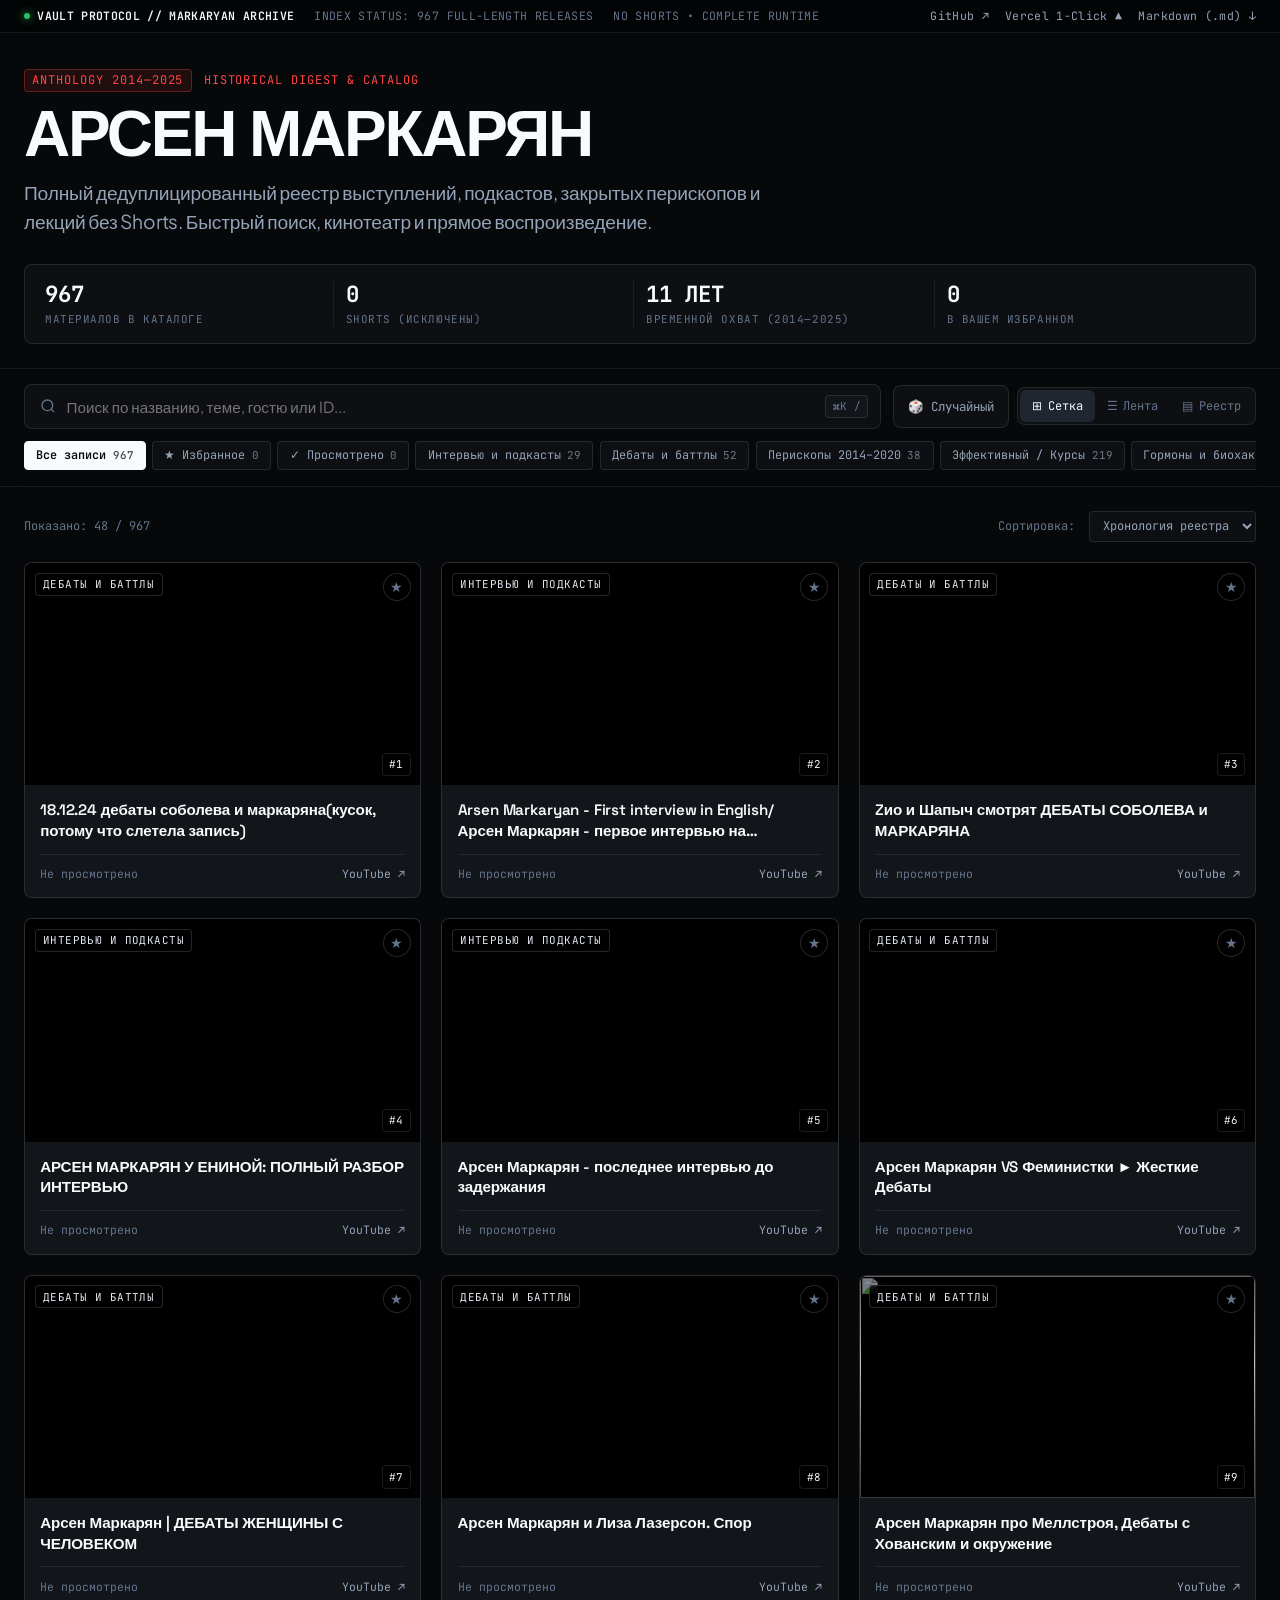
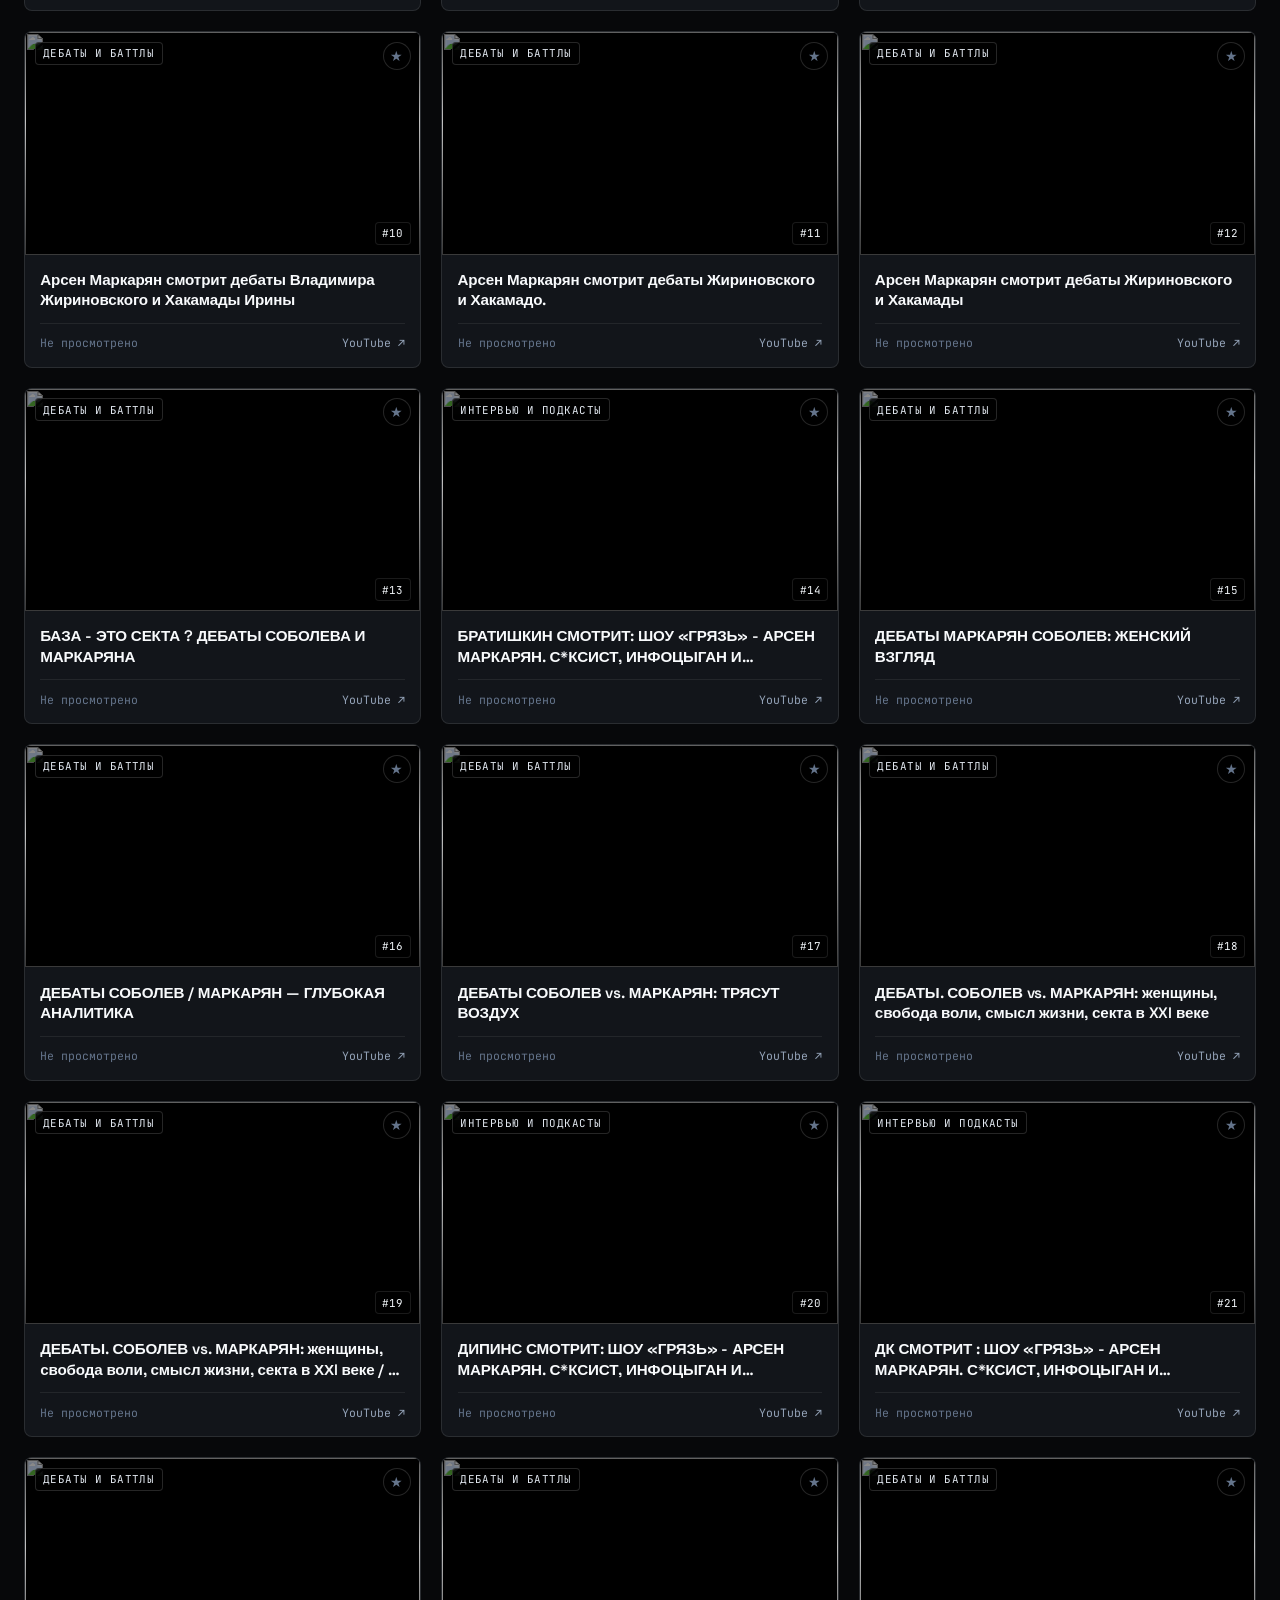
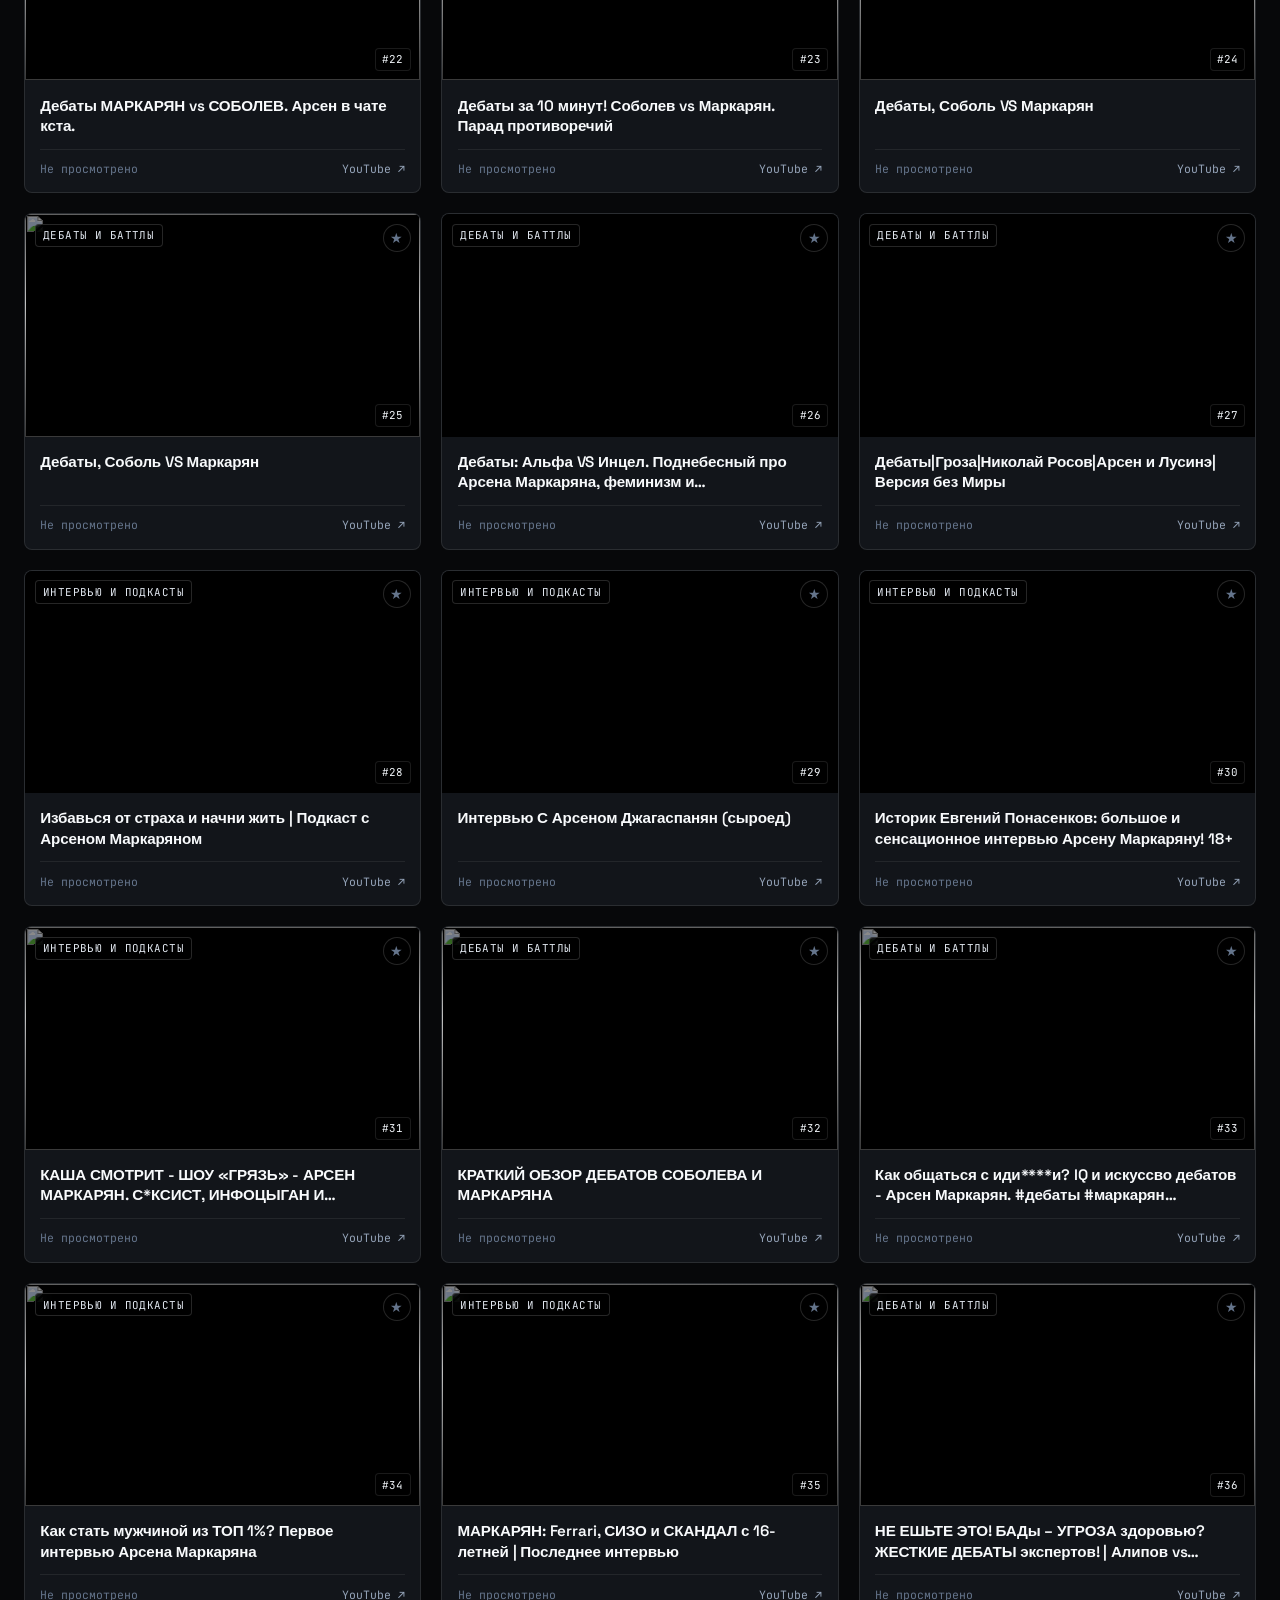
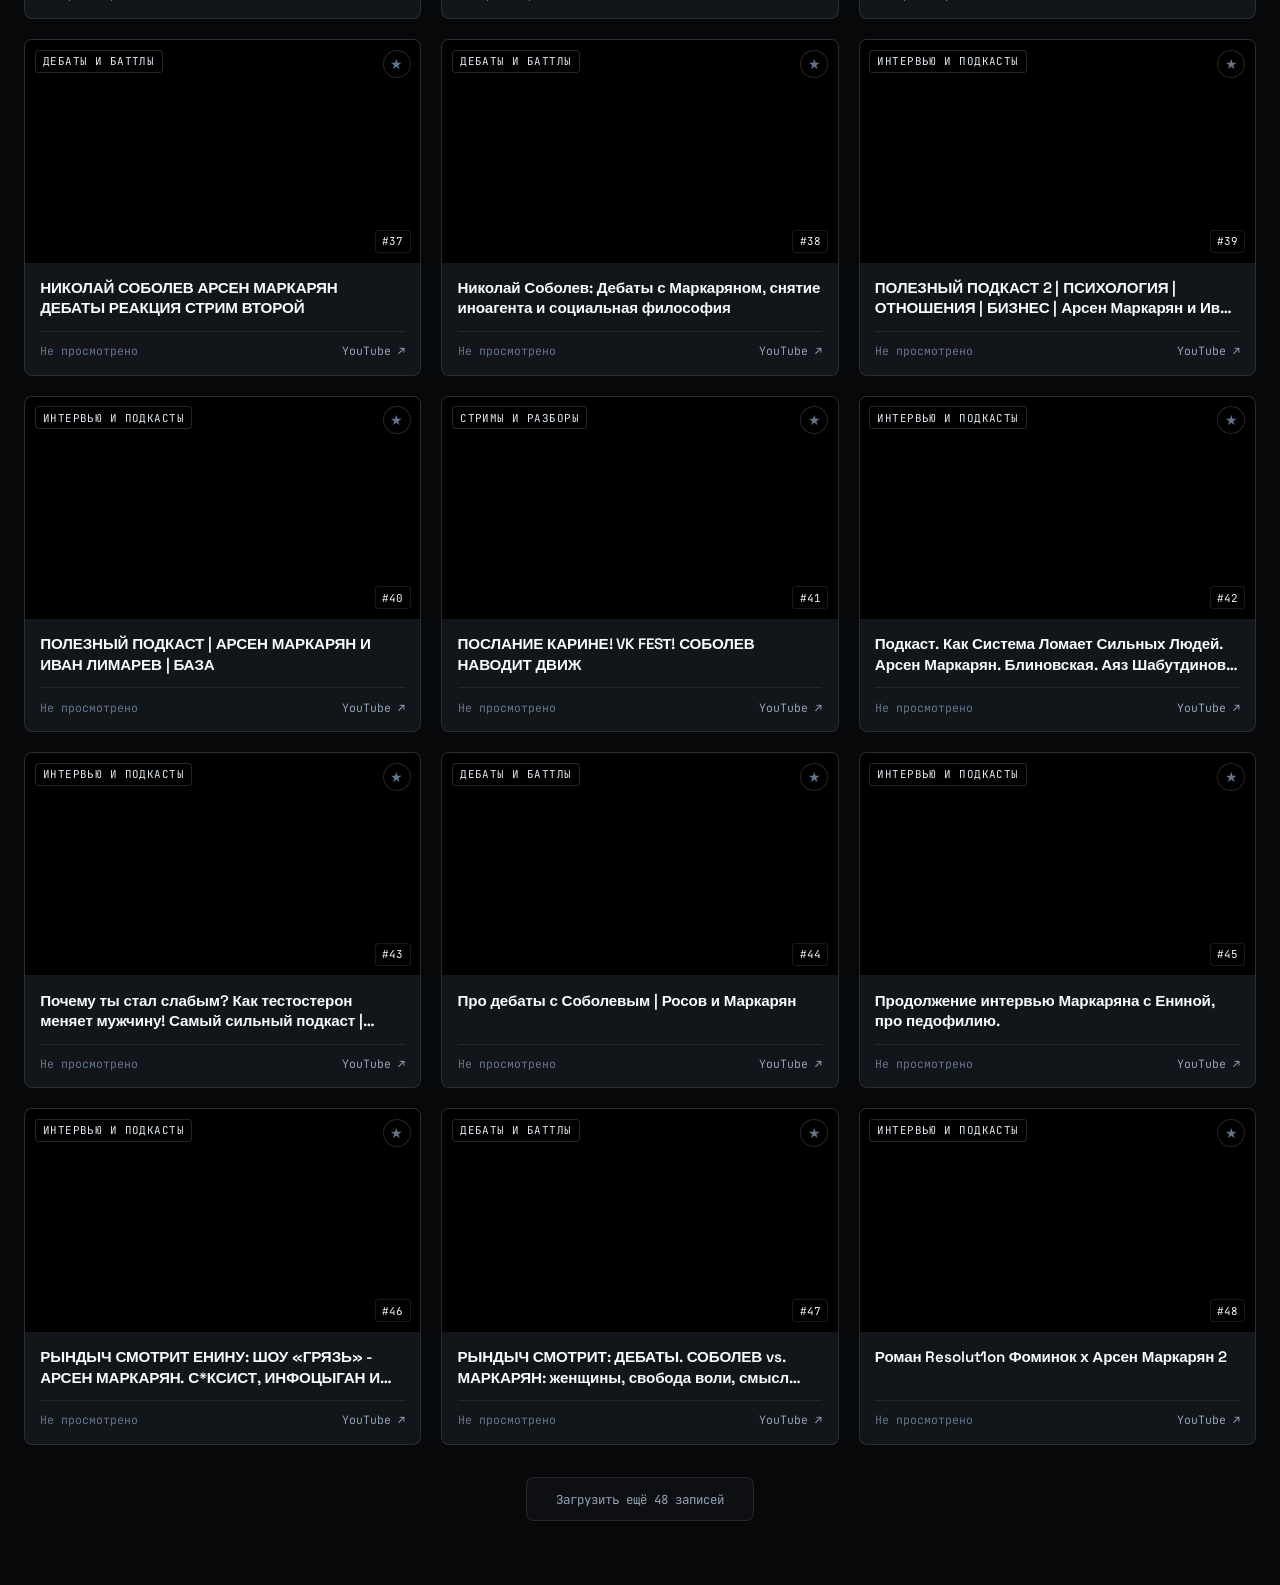
==== commit 6a1290f9: "feat: radical redesign into bespoke cinema vault aesthetic" ====
--- a/index.html
+++ b/index.html
@@ -3,23 +3,44 @@
 <head>
   <meta charset="UTF-8">
   <meta name="viewport" content="width=device-width, initial-scale=1.0">
-  <title>Архив Арсена Маркаряна — 967 записей [2014–2025]</title>
+  <title>АРСЕН МАРКАРЯН // АНТОЛОГИЯ ВЫСТУПЛЕНИЙ (967 ЗАПИСЕЙ)</title>
+  
+  <!-- Typography: Space Grotesk + Plus Jakarta Sans + JetBrains Mono -->
+  <link rel="preconnect" href="https://fonts.googleapis.com">
+  <link rel="preconnect" href="https://fonts.gstatic.com" crossorigin>
+  <link href="https://fonts.googleapis.com/css2?family=JetBrains+Mono:wght@400;500;600;700&family=Plus+Jakarta+Sans:wght@400;500;600;700;800&family=Space+Grotesk:wght@500;600;700&display=swap" rel="stylesheet">
+
   <style>
     :root {
-      --bg: #09090b;
-      --surface: #111113;
-      --surface-hover: #18181b;
-      --surface-active: #222226;
-      --border: #27272a;
-      --border-subtle: #1f1f23;
-      --border-focus: #52525b;
-      --text: #f4f4f5;
-      --text-muted: #71717a;
-      --text-dim: #a1a1aa;
-      --accent: #e11d48;
-      --accent-dim: #9f1239;
-      --font-mono: ui-monospace, SFMono-Regular, Menlo, Monaco, Consolas, monospace;
-      --font-sans: -apple-system, BlinkMacSystemFont, "Segoe UI", Roboto, Helvetica, Arial, sans-serif;
+      --bg: #07080a;
+      --bg-surface: #0d0f12;
+      --bg-card: #12151a;
+      --bg-card-hover: #181d24;
+      --bg-active: #202630;
+      
+      --border-subtle: rgba(255, 255, 255, 0.07);
+      --border-card: rgba(255, 255, 255, 0.10);
+      --border-strong: rgba(255, 255, 255, 0.20);
+      
+      --text-white: #f8fafc;
+      --text-body: #cbd5e1;
+      --text-dim: #94a3b8;
+      --text-muted: #64748b;
+      
+      --accent: #ff4742;
+      --accent-hover: #ff5f5a;
+      --accent-glow: rgba(255, 71, 66, 0.25);
+      
+      --watched-color: #10b981;
+      --fav-color: #fbbf24;
+
+      --font-display: "Space Grotesk", -apple-system, BlinkMacSystemFont, sans-serif;
+      --font-body: "Plus Jakarta Sans", -apple-system, BlinkMacSystemFont, sans-serif;
+      --font-mono: "JetBrains Mono", ui-monospace, SFMono-Regular, Menlo, monospace;
+      
+      --radius-sm: 4px;
+      --radius-md: 8px;
+      --radius-lg: 12px;
     }
 
     * {
@@ -28,278 +49,439 @@
       padding: 0;
     }
 
-    body {
-      background-color: var(--bg);
-      color: var(--text);
-      font-family: var(--font-sans);
+    html, body {
+      background: var(--bg);
+      color: var(--text-body);
+      font-family: var(--font-body);
       -webkit-font-smoothing: antialiased;
+      -moz-osx-font-smoothing: grayscale;
       min-height: 100vh;
-      display: flex;
-      flex-direction: column;
-      line-height: 1.45;
-    }
-
-    /* Top Navigation Bar */
-    .navbar {
-      border-bottom: 1px solid var(--border);
-      background: rgba(9, 9, 11, 0.85);
-      backdrop-filter: blur(12px);
+      overflow-x: hidden;
+      line-height: 1.5;
+    }
+
+    /* Archival Top Bar */
+    .vault-ticker {
+      background: #030405;
+      border-bottom: 1px solid var(--border-subtle);
+      font-family: var(--font-mono);
+      font-size: 0.72rem;
+      color: var(--text-muted);
+      letter-spacing: 0.03em;
+      padding: 0.45rem 1.5rem;
+      display: flex;
+      align-items: center;
+      justify-content: space-between;
+      gap: 1rem;
+    }
+
+    .ticker-left {
+      display: flex;
+      align-items: center;
+      gap: 1.25rem;
+      flex-wrap: wrap;
+    }
+
+    .ticker-stamp {
+      display: inline-flex;
+      align-items: center;
+      gap: 0.45rem;
+      color: var(--text-white);
+      font-weight: 600;
+    }
+
+    .status-ping {
+      width: 6px;
+      height: 6px;
+      background: #22c55e;
+      border-radius: 50%;
+      box-shadow: 0 0 8px #22c55e;
+    }
+
+    .ticker-right {
+      display: flex;
+      align-items: center;
+      gap: 1rem;
+    }
+
+    .ticker-link {
+      color: var(--text-dim);
+      text-decoration: none;
+      transition: color 0.15s;
+    }
+
+    .ticker-link:hover {
+      color: var(--text-white);
+    }
+
+    /* Main Header Masthead */
+    .masthead {
+      max-width: 1440px;
+      margin: 0 auto;
+      padding: 2.25rem 1.5rem 1.5rem 1.5rem;
+    }
+
+    .masthead-meta {
+      display: flex;
+      align-items: center;
+      gap: 0.75rem;
+      font-family: var(--font-mono);
+      font-size: 0.75rem;
+      color: var(--accent);
+      text-transform: uppercase;
+      letter-spacing: 0.08em;
+      margin-bottom: 0.6rem;
+    }
+
+    .masthead-badge {
+      background: rgba(255, 71, 66, 0.1);
+      border: 1px solid rgba(255, 71, 66, 0.3);
+      padding: 0.1rem 0.45rem;
+      border-radius: var(--radius-sm);
+    }
+
+    .masthead-title {
+      font-family: var(--font-display);
+      font-size: clamp(2.2rem, 5.5vw, 4rem);
+      font-weight: 700;
+      letter-spacing: -0.035em;
+      line-height: 1.05;
+      color: var(--text-white);
+      margin-bottom: 0.6rem;
+    }
+
+    .masthead-subtitle {
+      font-size: clamp(0.95rem, 1.8vw, 1.2rem);
+      color: var(--text-dim);
+      max-width: 800px;
+      font-weight: 400;
+      letter-spacing: -0.01em;
+      margin-bottom: 1.75rem;
+    }
+
+    /* Stat HUD Grid */
+    .hud-grid {
+      display: grid;
+      grid-template-columns: repeat(4, 1fr);
+      gap: 0.75rem;
+      background: var(--bg-surface);
+      border: 1px solid var(--border-card);
+      border-radius: var(--radius-md);
+      padding: 1rem 1.25rem;
+    }
+
+    @media (max-width: 768px) {
+      .hud-grid {
+        grid-template-columns: repeat(2, 1fr);
+      }
+    }
+
+    .hud-item {
+      border-right: 1px solid var(--border-subtle);
+      padding-right: 1rem;
+    }
+
+    .hud-item:last-child {
+      border-right: none;
+      padding-right: 0;
+    }
+
+    .hud-num {
+      font-family: var(--font-mono);
+      font-size: 1.4rem;
+      font-weight: 700;
+      color: var(--text-white);
+      line-height: 1.2;
+    }
+
+    .hud-label {
+      font-family: var(--font-mono);
+      font-size: 0.68rem;
+      color: var(--text-muted);
+      text-transform: uppercase;
+      letter-spacing: 0.05em;
+      margin-top: 0.2rem;
+    }
+
+    /* Sticky Command & Filter Bar */
+    .command-bar-wrapper {
       position: sticky;
       top: 0;
-      z-index: 50;
-    }
-
-    .navbar-inner {
+      z-index: 40;
+      background: rgba(7, 8, 10, 0.88);
+      backdrop-filter: blur(16px);
+      -webkit-backdrop-filter: blur(16px);
+      border-top: 1px solid var(--border-subtle);
+      border-bottom: 1px solid var(--border-subtle);
+      padding: 0.9rem 0;
+    }
+
+    .command-inner {
       max-width: 1440px;
       margin: 0 auto;
-      padding: 0.75rem 1.25rem;
-      display: flex;
-      align-items: center;
-      justify-content: space-between;
-      gap: 1rem;
-    }
-
-    .site-title {
-      display: flex;
-      align-items: center;
-      gap: 0.6rem;
-      text-decoration: none;
-      color: inherit;
-    }
-
-    .status-dot {
-      width: 8px;
-      height: 8px;
-      border-radius: 50%;
-      background: #22c55e;
-      display: inline-block;
-    }
-
-    .site-name {
-      font-family: var(--font-mono);
-      font-size: 0.95rem;
-      font-weight: 700;
-      letter-spacing: -0.01em;
-      text-transform: uppercase;
-    }
-
-    .site-tag {
-      font-family: var(--font-mono);
-      font-size: 0.75rem;
-      color: var(--text-muted);
-      border: 1px solid var(--border);
-      padding: 0.15rem 0.4rem;
-      border-radius: 3px;
-    }
-
-    .nav-links {
-      display: flex;
-      align-items: center;
-      gap: 0.5rem;
-    }
-
-    .nav-btn {
-      font-family: var(--font-mono);
-      font-size: 0.78rem;
-      color: var(--text-dim);
-      text-decoration: none;
-      padding: 0.35rem 0.65rem;
-      border: 1px solid var(--border);
-      border-radius: 4px;
-      background: var(--surface);
-      cursor: pointer;
-      transition: color 0.15s, border-color 0.15s, background 0.15s;
-    }
-
-    .nav-btn:hover {
-      color: var(--text);
-      border-color: var(--border-focus);
-      background: var(--surface-hover);
-    }
-
-    .nav-btn.primary {
-      background: var(--text);
-      color: var(--bg);
-      border-color: var(--text);
-      font-weight: 600;
-    }
-
-    .nav-btn.primary:hover {
-      background: #e4e4e7;
-    }
-
-    /* Subheader & Controls */
-    .controls-panel {
-      max-width: 1440px;
-      margin: 0 auto;
-      padding: 1.25rem 1.25rem 0.75rem 1.25rem;
-      width: 100%;
+      padding: 0 1.5rem;
+      display: flex;
+      flex-direction: column;
+      gap: 0.75rem;
     }
 
     .search-row {
       display: flex;
       align-items: center;
       gap: 0.75rem;
-      margin-bottom: 1rem;
-    }
-
-    .search-wrap {
+    }
+
+    .search-box {
       position: relative;
       flex: 1;
+      display: flex;
+      align-items: center;
+    }
+
+    .search-icon {
+      position: absolute;
+      left: 1rem;
+      color: var(--text-muted);
+      pointer-events: none;
+      width: 16px;
+      height: 16px;
     }
 
     .search-input {
       width: 100%;
-      background: var(--surface);
-      border: 1px solid var(--border);
-      color: var(--text);
-      font-family: var(--font-sans);
-      font-size: 0.9rem;
-      padding: 0.6rem 2.2rem 0.6rem 0.85rem;
-      border-radius: 4px;
+      background: var(--bg-surface);
+      border: 1px solid var(--border-card);
+      border-radius: var(--radius-md);
+      color: var(--text-white);
+      font-family: var(--font-body);
+      font-size: 0.95rem;
+      padding: 0.75rem 2.8rem 0.75rem 2.6rem;
       outline: none;
-      transition: border-color 0.15s;
+      transition: border-color 0.2s, box-shadow 0.2s;
     }
 
     .search-input:focus {
-      border-color: var(--border-focus);
-    }
-
-    .search-input::placeholder {
-      color: var(--text-muted);
-    }
-
-    .search-shortcut {
+      border-color: var(--border-strong);
+      box-shadow: 0 0 0 1px var(--border-strong);
+    }
+
+    .search-clear {
       position: absolute;
-      right: 0.65rem;
-      top: 50%;
-      transform: translateY(-50%);
-      font-family: var(--font-mono);
-      font-size: 0.7rem;
-      color: var(--text-muted);
-      border: 1px solid var(--border);
-      padding: 0.1rem 0.35rem;
-      border-radius: 3px;
-      pointer-events: none;
-    }
-
-    .view-switch {
-      display: flex;
-      border: 1px solid var(--border);
-      border-radius: 4px;
-      background: var(--surface);
-      overflow: hidden;
-    }
-
-    .view-btn {
-      font-family: var(--font-mono);
-      font-size: 0.78rem;
-      padding: 0.5rem 0.75rem;
+      right: 2.8rem;
       background: none;
       border: none;
       color: var(--text-muted);
       cursor: pointer;
-      display: flex;
+      font-size: 1rem;
+      display: none;
+      padding: 0.2rem 0.5rem;
+    }
+
+    .search-clear:hover {
+      color: var(--text-white);
+    }
+
+    .search-kbd {
+      position: absolute;
+      right: 0.8rem;
+      font-family: var(--font-mono);
+      font-size: 0.68rem;
+      color: var(--text-muted);
+      background: var(--bg-card);
+      border: 1px solid var(--border-card);
+      padding: 0.15rem 0.4rem;
+      border-radius: var(--radius-sm);
+      pointer-events: none;
+    }
+
+    /* Action Controls Group */
+    .controls-group {
+      display: flex;
+      align-items: center;
+      gap: 0.5rem;
+    }
+
+    .ctrl-btn {
+      background: var(--bg-surface);
+      border: 1px solid var(--border-card);
+      color: var(--text-dim);
+      font-family: var(--font-mono);
+      font-size: 0.78rem;
+      padding: 0.75rem 0.9rem;
+      border-radius: var(--radius-md);
+      cursor: pointer;
+      display: inline-flex;
+      align-items: center;
+      gap: 0.4rem;
+      white-space: nowrap;
+      transition: all 0.15s;
+    }
+
+    .ctrl-btn:hover {
+      color: var(--text-white);
+      background: var(--bg-card-hover);
+      border-color: var(--border-strong);
+    }
+
+    .ctrl-btn.active {
+      background: var(--bg-active);
+      color: var(--text-white);
+      border-color: var(--border-strong);
+    }
+
+    .ctrl-btn.accent {
+      background: var(--accent);
+      color: #fff;
+      border-color: var(--accent);
+      font-weight: 600;
+    }
+
+    .ctrl-btn.accent:hover {
+      background: var(--accent-hover);
+    }
+
+    /* View Mode Switcher */
+    .view-switcher {
+      display: flex;
+      background: var(--bg-surface);
+      border: 1px solid var(--border-card);
+      border-radius: var(--radius-md);
+      overflow: hidden;
+      padding: 2px;
+    }
+
+    .view-opt {
+      background: none;
+      border: none;
+      color: var(--text-muted);
+      font-family: var(--font-mono);
+      font-size: 0.75rem;
+      padding: 0.5rem 0.75rem;
+      border-radius: 6px;
+      cursor: pointer;
+      display: inline-flex;
       align-items: center;
       gap: 0.35rem;
-      transition: color 0.15s, background 0.15s;
-    }
-
-    .view-btn.active {
-      background: var(--surface-active);
-      color: var(--text);
-    }
-
-    /* Minimalist Category Pills */
-    .filter-tabs {
+      transition: all 0.15s;
+    }
+
+    .view-opt.active {
+      background: var(--bg-active);
+      color: var(--text-white);
+    }
+
+    /* Category Filter Strip */
+    .category-strip {
       display: flex;
       gap: 0.4rem;
       overflow-x: auto;
-      padding-bottom: 0.4rem;
       scrollbar-width: none;
-      border-bottom: 1px solid var(--border-subtle);
-    }
-
-    .filter-tabs::-webkit-scrollbar {
+      padding-bottom: 0.1rem;
+    }
+
+    .category-strip::-webkit-scrollbar {
       display: none;
     }
 
-    .tab-btn {
+    .cat-chip {
+      background: var(--bg-surface);
+      border: 1px solid var(--border-card);
+      color: var(--text-dim);
       font-family: var(--font-mono);
-      font-size: 0.75rem;
-      padding: 0.35rem 0.65rem;
-      border-radius: 4px;
-      border: 1px solid transparent;
-      background: transparent;
-      color: var(--text-muted);
+      font-size: 0.74rem;
+      padding: 0.35rem 0.7rem;
+      border-radius: var(--radius-sm);
       cursor: pointer;
       white-space: nowrap;
-      transition: color 0.15s, border-color 0.15s, background 0.15s;
-      display: flex;
-      align-items: center;
-      gap: 0.35rem;
-    }
-
-    .tab-btn:hover {
-      color: var(--text-dim);
-      background: var(--surface);
-    }
-
-    .tab-btn.active {
-      color: var(--text);
-      background: var(--surface);
-      border-color: var(--border);
-    }
-
-    .tab-badge {
-      font-size: 0.7rem;
-      color: var(--text-muted);
-    }
-
-    /* Main Content */
-    main {
-      flex: 1;
+      display: inline-flex;
+      align-items: center;
+      gap: 0.4rem;
+      transition: all 0.15s;
+    }
+
+    .cat-chip:hover {
+      color: var(--text-white);
+      border-color: var(--border-strong);
+    }
+
+    .cat-chip.active {
+      background: var(--text-white);
+      color: var(--bg);
+      border-color: var(--text-white);
+      font-weight: 600;
+    }
+
+    .cat-chip .chip-count {
+      font-size: 0.68rem;
+      opacity: 0.7;
+    }
+
+    /* Main Container */
+    .main-body {
       max-width: 1440px;
-      width: 100%;
       margin: 0 auto;
-      padding: 1rem 1.25rem 3rem 1.25rem;
-    }
-
-    .meta-bar {
+      padding: 1.5rem 1.5rem 4rem 1.5rem;
+    }
+
+    /* Feed Metadata Sub-bar */
+    .feed-header {
       display: flex;
       align-items: center;
       justify-content: space-between;
-      margin-bottom: 1rem;
+      margin-bottom: 1.25rem;
       font-family: var(--font-mono);
       font-size: 0.75rem;
       color: var(--text-muted);
     }
 
-    /* Grid Layout */
-    .grid-view {
+    .sort-select {
+      background: var(--bg-surface);
+      border: 1px solid var(--border-card);
+      color: var(--text-dim);
+      font-family: var(--font-mono);
+      font-size: 0.75rem;
+      padding: 0.35rem 0.6rem;
+      border-radius: var(--radius-sm);
+      outline: none;
+      cursor: pointer;
+    }
+
+    /* VIEW 1: CINEMA GRID */
+    .cinema-grid {
       display: grid;
-      grid-template-columns: repeat(auto-fill, minmax(290px, 1fr));
-      gap: 1rem;
-    }
-
-    .grid-card {
-      background: var(--surface);
-      border: 1px solid var(--border);
-      border-radius: 6px;
+      grid-template-columns: repeat(auto-fill, minmax(320px, 1fr));
+      gap: 1.25rem;
+    }
+
+    .card-item {
+      background: var(--bg-card);
+      border: 1px solid var(--border-card);
+      border-radius: var(--radius-md);
       overflow: hidden;
       display: flex;
       flex-direction: column;
       cursor: pointer;
-      transition: border-color 0.15s, background 0.15s;
-    }
-
-    .grid-card:hover {
-      border-color: var(--border-focus);
-      background: var(--surface-hover);
-    }
-
-    .card-media {
+      transition: transform 0.2s cubic-bezier(0.16, 1, 0.3, 1), border-color 0.2s, box-shadow 0.2s;
       position: relative;
+    }
+
+    .card-item:hover {
+      transform: translateY(-3px);
+      border-color: var(--border-strong);
+      box-shadow: 0 12px 30px rgba(0, 0, 0, 0.5);
+    }
+
+    .card-item.is-watched {
+      opacity: 0.75;
+    }
+
+    .card-item.is-watched .card-img {
+      filter: saturate(0.65);
+    }
+
+    .card-thumb-wrap {
+      position: relative;
+      width: 100%;
       aspect-ratio: 16 / 9;
       background: #000;
       overflow: hidden;
@@ -309,370 +491,619 @@
       width: 100%;
       height: 100%;
       object-fit: cover;
-      opacity: 0.9;
+      transition: transform 0.3s ease;
+    }
+
+    .card-item:hover .card-img {
+      transform: scale(1.035);
+    }
+
+    .scrim {
+      position: absolute;
+      inset: 0;
+      background: linear-gradient(180deg, rgba(0,0,0,0.5) 0%, rgba(0,0,0,0) 40%, rgba(0,0,0,0.7) 100%);
+      pointer-events: none;
+    }
+
+    .card-tag-top {
+      position: absolute;
+      top: 0.6rem;
+      left: 0.6rem;
+      font-family: var(--font-mono);
+      font-size: 0.68rem;
+      background: rgba(0, 0, 0, 0.75);
+      backdrop-filter: blur(8px);
+      border: 1px solid rgba(255, 255, 255, 0.15);
+      color: #e2e8f0;
+      padding: 0.15rem 0.45rem;
+      border-radius: var(--radius-sm);
+      text-transform: uppercase;
+      letter-spacing: 0.04em;
+    }
+
+    .card-fav-btn {
+      position: absolute;
+      top: 0.6rem;
+      right: 0.6rem;
+      width: 28px;
+      height: 28px;
+      background: rgba(0, 0, 0, 0.75);
+      backdrop-filter: blur(8px);
+      border: 1px solid rgba(255, 255, 255, 0.15);
+      border-radius: 50%;
+      color: var(--text-muted);
+      display: flex;
+      align-items: center;
+      justify-content: center;
+      cursor: pointer;
+      font-size: 0.85rem;
+      transition: all 0.15s;
+      z-index: 2;
+    }
+
+    .card-fav-btn:hover, .card-fav-btn.active {
+      color: var(--fav-color);
+      border-color: var(--fav-color);
+      transform: scale(1.1);
+    }
+
+    .play-overlay {
+      position: absolute;
+      inset: 0;
+      display: flex;
+      align-items: center;
+      justify-content: center;
+      opacity: 0;
       transition: opacity 0.2s;
-    }
-
-    .grid-card:hover .card-img {
+      pointer-events: none;
+    }
+
+    .card-item:hover .play-overlay {
       opacity: 1;
     }
 
-    .media-id {
+    .play-icon-circle {
+      width: 44px;
+      height: 44px;
+      border-radius: 50%;
+      background: rgba(255, 71, 66, 0.9);
+      display: flex;
+      align-items: center;
+      justify-content: center;
+      box-shadow: 0 4px 16px rgba(0, 0, 0, 0.5);
+    }
+
+    .play-icon-circle svg {
+      fill: #fff;
+      margin-left: 2px;
+    }
+
+    .card-duration-stamp {
       position: absolute;
-      bottom: 0.4rem;
-      right: 0.4rem;
-      background: rgba(0, 0, 0, 0.8);
+      bottom: 0.6rem;
+      right: 0.6rem;
       font-family: var(--font-mono);
-      font-size: 0.65rem;
-      color: var(--text-muted);
-      padding: 0.15rem 0.35rem;
-      border-radius: 2px;
+      font-size: 0.68rem;
+      background: rgba(0, 0, 0, 0.85);
       border: 1px solid rgba(255, 255, 255, 0.1);
-    }
-
-    .fav-toggle {
-      position: absolute;
-      top: 0.4rem;
-      right: 0.4rem;
-      background: rgba(0, 0, 0, 0.7);
-      border: 1px solid rgba(255, 255, 255, 0.1);
-      width: 26px;
-      height: 26px;
-      border-radius: 3px;
-      color: var(--text-muted);
-      display: flex;
-      align-items: center;
-      justify-content: center;
-      font-size: 0.8rem;
-      cursor: pointer;
-      transition: color 0.15s;
-    }
-
-    .fav-toggle.active {
-      color: #eab308;
-    }
-
-    .card-content {
-      padding: 0.85rem;
+      color: #f1f5f9;
+      padding: 0.15rem 0.4rem;
+      border-radius: var(--radius-sm);
+    }
+
+    .card-info {
+      padding: 0.95rem;
       display: flex;
       flex-direction: column;
       flex: 1;
       justify-content: space-between;
-      gap: 0.6rem;
-    }
-
-    .card-category {
-      font-family: var(--font-mono);
-      font-size: 0.68rem;
-      color: var(--text-muted);
-      text-transform: uppercase;
-      letter-spacing: 0.03em;
     }
 
     .card-title {
-      font-size: 0.88rem;
-      font-weight: 500;
+      font-family: var(--font-display);
+      font-size: 0.95rem;
+      font-weight: 600;
       line-height: 1.35;
-      color: var(--text);
+      color: var(--text-white);
+      margin-bottom: 0.75rem;
       display: -webkit-box;
       -webkit-line-clamp: 2;
       -webkit-box-orient: vertical;
       overflow: hidden;
-    }
-
-    .card-actions {
+      letter-spacing: -0.01em;
+    }
+
+    .card-meta-foot {
       display: flex;
       align-items: center;
       justify-content: space-between;
-      padding-top: 0.5rem;
       border-top: 1px solid var(--border-subtle);
-      font-family: var(--font-mono);
-      font-size: 0.72rem;
-    }
-
-    .card-yt-link {
-      color: var(--text-muted);
-      text-decoration: none;
-      transition: color 0.15s;
-    }
-
-    .card-yt-link:hover {
-      color: var(--text);
-    }
-
-    /* Table / Registry Layout */
-    .table-view {
-      width: 100%;
-      border: 1px solid var(--border);
-      border-radius: 6px;
-      border-collapse: collapse;
-      font-family: var(--font-sans);
-      font-size: 0.85rem;
-      background: var(--surface);
-    }
-
-    .table-view th {
-      font-family: var(--font-mono);
-      font-size: 0.72rem;
-      text-transform: uppercase;
-      letter-spacing: 0.04em;
-      color: var(--text-muted);
-      background: var(--bg);
-      padding: 0.6rem 0.85rem;
-      text-align: left;
-      border-bottom: 1px solid var(--border);
-    }
-
-    .table-view td {
-      padding: 0.65rem 0.85rem;
-      border-bottom: 1px solid var(--border-subtle);
-      vertical-align: middle;
-    }
-
-    .table-view tr:last-child td {
-      border-bottom: none;
-    }
-
-    .table-view tr:hover td {
-      background: var(--surface-hover);
-    }
-
-    .col-idx {
-      font-family: var(--font-mono);
-      font-size: 0.75rem;
-      color: var(--text-muted);
-      width: 50px;
-    }
-
-    .col-thumb {
-      width: 80px;
-    }
-
-    .col-thumb img {
-      width: 72px;
-      aspect-ratio: 16 / 9;
-      object-fit: cover;
-      border-radius: 2px;
-      display: block;
-      background: #000;
-    }
-
-    .col-title {
-      font-weight: 500;
-      color: var(--text);
-      cursor: pointer;
-    }
-
-    .col-title:hover {
-      text-decoration: underline;
-    }
-
-    .col-cat {
+      padding-top: 0.65rem;
       font-family: var(--font-mono);
       font-size: 0.72rem;
       color: var(--text-muted);
-      white-space: nowrap;
-      width: 180px;
-    }
-
-    .col-actions {
-      text-align: right;
-      white-space: nowrap;
+    }
+
+    .card-yt-direct {
+      color: var(--text-dim);
+      text-decoration: none;
+      transition: color 0.15s;
+    }
+
+    .card-yt-direct:hover {
+      color: var(--accent);
+    }
+
+    /* VIEW 2: HIGH DENSITY TABLE */
+    .table-container {
+      background: var(--bg-surface);
+      border: 1px solid var(--border-card);
+      border-radius: var(--radius-md);
+      overflow: hidden;
+    }
+
+    .arch-table {
+      width: 100%;
+      border-collapse: collapse;
+      font-size: 0.82rem;
+      text-align: left;
+    }
+
+    .arch-table th {
+      background: #040506;
+      font-family: var(--font-mono);
+      font-size: 0.7rem;
+      color: var(--text-muted);
+      text-transform: uppercase;
+      letter-spacing: 0.05em;
+      padding: 0.75rem 1rem;
+      border-bottom: 1px solid var(--border-card);
+    }
+
+    .arch-table td {
+      padding: 0.75rem 1rem;
+      border-bottom: 1px solid var(--border-subtle);
+      vertical-align: middle;
+    }
+
+    .arch-table tr:hover {
+      background: var(--bg-card);
+    }
+
+    .table-thumb {
+      width: 64px;
+      aspect-ratio: 16 / 9;
+      object-fit: cover;
+      border-radius: var(--radius-sm);
+      display: block;
+    }
+
+    .table-title {
+      color: var(--text-white);
+      font-weight: 500;
+      cursor: pointer;
+      text-decoration: none;
+    }
+
+    .table-title:hover {
+      color: var(--accent);
+    }
+
+    /* VIEW 3: COMPACT MEDIA STREAM */
+    .stream-view {
+      display: flex;
+      flex-direction: column;
+      gap: 0.6rem;
+    }
+
+    .stream-row {
+      background: var(--bg-card);
+      border: 1px solid var(--border-card);
+      border-radius: var(--radius-md);
+      padding: 0.6rem;
+      display: flex;
+      align-items: center;
+      gap: 1rem;
+      cursor: pointer;
+      transition: border-color 0.15s, background 0.15s;
+    }
+
+    .stream-row:hover {
+      border-color: var(--border-strong);
+      background: var(--bg-card-hover);
+    }
+
+    .stream-thumb {
       width: 120px;
-    }
-
-    /* Pagination / Load more */
-    .pagination-bar {
-      display: flex;
-      justify-content: center;
-      margin: 2.5rem 0 1rem 0;
-    }
-
-    /* Video Player Dialog */
-    dialog#playerDialog {
-      position: fixed;
-      inset: 0;
-      margin: auto;
-      width: min(92vw, 1080px);
-      background: #0d0e12;
-      border: 1px solid var(--border);
-      border-radius: 8px;
-      padding: 0;
-      box-shadow: 0 20px 50px rgba(0, 0, 0, 0.9);
-      color: var(--text);
-      outline: none;
-    }
-
-    dialog#playerDialog::backdrop {
-      background: rgba(0, 0, 0, 0.85);
-      backdrop-filter: blur(4px);
-    }
-
-    .dialog-header {
-      display: flex;
-      align-items: center;
-      justify-content: space-between;
-      padding: 0.75rem 1rem;
-      border-bottom: 1px solid var(--border);
-      font-family: var(--font-mono);
-      font-size: 0.82rem;
-    }
-
-    .dialog-title {
+      aspect-ratio: 16 / 9;
+      object-fit: cover;
+      border-radius: var(--radius-sm);
+      flex-shrink: 0;
+    }
+
+    .stream-body {
+      flex: 1;
+      min-width: 0;
+    }
+
+    .stream-title {
+      font-family: var(--font-display);
+      font-size: 0.95rem;
+      font-weight: 600;
+      color: var(--text-white);
       white-space: nowrap;
       overflow: hidden;
       text-overflow: ellipsis;
+    }
+
+    /* Cinema Theater Dialog */
+    dialog#cinemaModal {
+      border: none;
+      background: transparent;
+      padding: 0;
+      max-width: 1040px;
+      width: 95vw;
+      margin: auto;
+      outline: none;
+    }
+
+    dialog#cinemaModal::backdrop {
+      background: rgba(3, 4, 6, 0.88);
+      backdrop-filter: blur(16px);
+      -webkit-backdrop-filter: blur(16px);
+    }
+
+    .modal-shell {
+      background: var(--bg-surface);
+      border: 1px solid var(--border-strong);
+      border-radius: var(--radius-lg);
+      overflow: hidden;
+      box-shadow: 0 24px 60px rgba(0, 0, 0, 0.8);
+      display: flex;
+      flex-direction: column;
+    }
+
+    .modal-head {
+      padding: 1rem 1.25rem;
+      display: flex;
+      align-items: center;
+      justify-content: space-between;
+      border-bottom: 1px solid var(--border-subtle);
+      gap: 1rem;
+    }
+
+    .modal-title-text {
+      font-family: var(--font-display);
+      font-size: 1.05rem;
       font-weight: 600;
-      color: var(--text);
-      padding-right: 1rem;
-    }
-
-    .dialog-close {
+      color: var(--text-white);
+      white-space: nowrap;
+      overflow: hidden;
+      text-overflow: ellipsis;
+    }
+
+    .modal-actions {
+      display: flex;
+      align-items: center;
+      gap: 0.5rem;
+      flex-shrink: 0;
+    }
+
+    .modal-close-btn {
       background: none;
       border: none;
-      color: var(--text-muted);
+      color: var(--text-dim);
+      font-size: 1.3rem;
       cursor: pointer;
-      font-size: 1.1rem;
+      padding: 0.2rem 0.5rem;
       line-height: 1;
-      padding: 0.2rem 0.4rem;
-      border-radius: 3px;
-    }
-
-    .dialog-close:hover {
-      color: var(--text);
-      background: var(--surface-hover);
-    }
-
-    .iframe-box {
+    }
+
+    .modal-close-btn:hover {
+      color: #fff;
+    }
+
+    .video-viewport {
       width: 100%;
       aspect-ratio: 16 / 9;
       background: #000;
     }
 
-    .iframe-box iframe {
+    .video-viewport iframe {
       width: 100%;
       height: 100%;
       border: none;
-    }
-
-    .dialog-footer {
+      display: block;
+    }
+
+    .modal-foot {
+      padding: 0.9rem 1.25rem;
+      border-top: 1px solid var(--border-subtle);
       display: flex;
       align-items: center;
       justify-content: space-between;
-      padding: 0.65rem 1rem;
-      background: var(--bg);
-      border-top: 1px solid var(--border);
+      gap: 1rem;
+      flex-wrap: wrap;
+    }
+
+    .nav-btn-group {
+      display: flex;
+      align-items: center;
+      gap: 0.5rem;
+    }
+
+    /* Persistent Mini-Player Dock */
+    .mini-dock {
+      position: fixed;
+      bottom: 1.25rem;
+      right: 1.25rem;
+      width: 320px;
+      background: var(--bg-surface);
+      border: 1px solid var(--border-strong);
+      border-radius: var(--radius-md);
+      overflow: hidden;
+      box-shadow: 0 16px 36px rgba(0, 0, 0, 0.7);
+      z-index: 60;
+      display: none;
+      animation: slideUp 0.25s cubic-bezier(0.16, 1, 0.3, 1);
+    }
+
+    @keyframes slideUp {
+      from { transform: translateY(20px); opacity: 0; }
+      to { transform: translateY(0); opacity: 1; }
+    }
+
+    .mini-dock-media {
+      width: 100%;
+      aspect-ratio: 16 / 9;
+      background: #000;
+    }
+
+    .mini-dock-bar {
+      padding: 0.6rem 0.8rem;
+      display: flex;
+      align-items: center;
+      justify-content: space-between;
+      gap: 0.5rem;
+    }
+
+    .mini-title {
+      font-size: 0.78rem;
+      font-weight: 600;
+      color: var(--text-white);
+      white-space: nowrap;
+      overflow: hidden;
+      text-overflow: ellipsis;
+      flex: 1;
+    }
+
+    /* Toast Notification */
+    .toast-mount {
+      position: fixed;
+      bottom: 1.5rem;
+      left: 50%;
+      transform: translateX(-50%);
+      z-index: 100;
+      pointer-events: none;
+    }
+
+    .toast-pill {
+      background: rgba(18, 21, 26, 0.95);
+      border: 1px solid var(--border-strong);
+      color: var(--text-white);
       font-family: var(--font-mono);
-      font-size: 0.75rem;
-    }
-
-    .dialog-btn-group {
-      display: flex;
-      gap: 0.4rem;
-    }
-
-    .empty-result {
+      font-size: 0.8rem;
+      padding: 0.6rem 1.1rem;
+      border-radius: 9999px;
+      box-shadow: 0 10px 25px rgba(0,0,0,0.6);
+      backdrop-filter: blur(12px);
+      display: inline-flex;
+      align-items: center;
+      gap: 0.5rem;
+      animation: fadeIn 0.2s ease;
+    }
+
+    @keyframes fadeIn {
+      from { opacity: 0; transform: translateY(8px); }
+      to { opacity: 1; transform: translateY(0); }
+    }
+
+    .empty-state {
       text-align: center;
       padding: 4rem 1rem;
       color: var(--text-muted);
       font-family: var(--font-mono);
-      font-size: 0.85rem;
+    }
+
+    .load-more-wrap {
+      text-align: center;
+      margin-top: 2rem;
     }
   </style>
 </head>
 <body>
 
-  <!-- Minimalist Navbar -->
-  <nav class="navbar">
-    <div class="navbar-inner">
-      <a href="#" class="site-title" onclick="resetFilters(event)">
-        <span class="status-dot"></span>
-        <span class="site-name">Arsen Markaryan</span>
-        <span class="site-tag">967 видео</span>
-      </a>
-      <div class="nav-links">
-        <button class="nav-btn" id="randomBtn">Рандом</button>
-        <a class="nav-btn" href="https://www.youtube.com/playlist?list=PL9BLZjHcKhOdGCJCvi4e20b0N0LZzFxT2" target="_blank">Эффективный ↗</a>
-        <a class="nav-btn" href="https://www.youtube.com/playlist?list=PLGH62P3EMZaHIYZXc4IT6z8PlT5ePV-uS" target="_blank">Арен Арменович ↗</a>
-        <a class="nav-btn" href="https://www.youtube.com/@arsenmarkaryanofficial" target="_blank">Канал ↗</a>
+  <!-- Archival Protocol Strip -->
+  <header class="vault-ticker">
+    <div class="ticker-left">
+      <span class="ticker-stamp">
+        <span class="status-ping"></span>
+        VAULT PROTOCOL // MARKARYAN ARCHIVE
+      </span>
+      <span>INDEX STATUS: 967 FULL-LENGTH RELEASES</span>
+      <span>NO SHORTS • COMPLETE RUNTIME</span>
+    </div>
+    <div class="ticker-right">
+      <a href="https://github.com/tzahorskyi/arsen-markaryan-archive" target="_blank" class="ticker-link">GitHub ↗</a>
+      <a href="https://vercel.com/new/clone?repository-url=https://github.com/tzahorskyi/arsen-markaryan-archive" target="_blank" class="ticker-link">Vercel 1-Click ▲</a>
+      <a href="arsen_markaryan_youtube_archive.md" download class="ticker-link">Markdown (.md) ↓</a>
+    </div>
+  </header>
+
+  <!-- Editorial Masthead -->
+  <section class="masthead">
+    <div class="masthead-meta">
+      <span class="masthead-badge">ANTHOLOGY 2014—2025</span>
+      <span>HISTORICAL DIGEST & CATALOG</span>
+    </div>
+    <h1 class="masthead-title">АРСЕН МАРКАРЯН</h1>
+    <p class="masthead-subtitle">
+      Полный дедуплицированный реестр выступлений, подкастов, закрытых перископов и лекций без Shorts. Быстрый поиск, кинотеатр и прямое воспроизведение.
+    </p>
+
+    <!-- Data Counters -->
+    <div class="hud-grid">
+      <div class="hud-item">
+        <div class="hud-num" id="statTotalCount">967</div>
+        <div class="hud-label">МАТЕРИАЛОВ В КАТАЛОГЕ</div>
+      </div>
+      <div class="hud-item">
+        <div class="hud-num">0</div>
+        <div class="hud-label">SHORTS (ИСКЛЮЧЕНЫ)</div>
+      </div>
+      <div class="hud-item">
+        <div class="hud-num">11 ЛЕТ</div>
+        <div class="hud-label">ВРЕМЕННОЙ ОХВАТ (2014—2025)</div>
+      </div>
+      <div class="hud-item">
+        <div class="hud-num" id="statFavCount">0</div>
+        <div class="hud-label">В ВАШЕМ ИЗБРАННОМ</div>
       </div>
     </div>
-  </nav>
-
-  <!-- Controls Panel -->
-  <div class="controls-panel">
-    <div class="search-row">
-      <div class="search-wrap">
-        <input type="text" class="search-input" id="searchInput" placeholder="Поиск по архиву (название, тема, собеседник)...">
-        <span class="search-shortcut">/</span>
+  </section>
+
+  <!-- Sticky Command HUD -->
+  <div class="command-bar-wrapper">
+    <div class="command-inner">
+      <div class="search-row">
+        <div class="search-box">
+          <svg class="search-icon" viewBox="0 0 24 24" fill="none" stroke="currentColor" stroke-width="2">
+            <circle cx="11" cy="11" r="8"></circle>
+            <line x1="21" y1="21" x2="16.65" y2="16.65"></line>
+          </svg>
+          <input type="text" class="search-input" id="archSearch" placeholder="Поиск по названию, теме, гостю или ID...">
+          <button class="search-clear" id="searchClear" aria-label="Очистить">✕</button>
+          <span class="search-kbd">⌘K /</span>
+        </div>
+
+        <div class="controls-group">
+          <button class="ctrl-btn" id="btnShuffle" title="Случайный выпуск">
+            <span>🎲</span> Случайный
+          </button>
+
+          <div class="view-switcher">
+            <button class="view-opt active" id="modeGrid" title="Кино-сетка">
+              <span>⊞</span> Сетка
+            </button>
+            <button class="view-opt" id="modeStream" title="Лента">
+              <span>☰</span> Лента
+            </button>
+            <button class="view-opt" id="modeTable" title="Таблица">
+              <span>▤</span> Реестр
+            </button>
+          </div>
+        </div>
       </div>
-      <div class="view-switch">
-        <button class="view-btn active" id="btnGrid" title="Сетка">Сетка</button>
-        <button class="view-btn" id="btnTable" title="Таблица">Таблица</button>
+
+      <!-- Category Filter Chips -->
+      <div class="category-strip" id="categoryStrip">
+        <!-- Built dynamically by JS -->
       </div>
     </div>
-
-    <!-- Filter Pills -->
-    <div class="filter-tabs" id="filterTabs">
-      <!-- Generated by JS -->
+  </div>
+
+  <!-- Content Stream -->
+  <main class="main-body">
+    <div class="feed-header">
+      <span id="resultsCount">Показано: 0 / 967</span>
+      <div>
+        <label for="sortSelector" style="margin-right: 0.4rem;">Сортировка:</label>
+        <select id="sortSelector" class="sort-select">
+          <option value="default">Хронология реестра</option>
+          <option value="titleAsc">По названию (А–Я)</option>
+          <option value="titleDesc">По названию (Я–А)</option>
+        </select>
+      </div>
     </div>
-  </div>
-
-  <!-- Main Content Area -->
-  <main>
-    <div class="meta-bar">
-      <span id="counterStats">Загрузка реестра...</span>
-      <span id="viewModeStatus">РЕЖИМ: СЕТКА</span>
-    </div>
-
-    <div id="contentMount"></div>
-
-    <div class="pagination-bar">
-      <button class="nav-btn" id="loadMoreBtn" style="display: none; padding: 0.6rem 1.25rem;">Показать ещё 60 записей</button>
+
+    <!-- Mount points for views -->
+    <div id="gridContainer" class="cinema-grid"></div>
+    <div id="streamContainer" class="stream-view" style="display: none;"></div>
+    <div id="tableContainer" class="table-container" style="display: none;"></div>
+
+    <div class="load-more-wrap">
+      <button class="ctrl-btn" id="btnLoadMore" style="display: none; padding: 0.8rem 1.8rem;">Загрузить ещё 48 записей</button>
     </div>
   </main>
 
-  <!-- Video Player Dialog -->
-  <dialog id="playerDialog">
-    <div class="dialog-header">
-      <div class="dialog-title" id="diagTitle">Воспроизведение</div>
-      <button class="dialog-close" id="diagClose" aria-label="Закрыть">✕</button>
-    </div>
-    <div class="iframe-box">
-      <iframe id="diagIframe" allow="accelerometer; autoplay; clipboard-write; encrypted-media; gyroscope; picture-in-picture" allowfullscreen></iframe>
-    </div>
-    <div class="dialog-footer">
-      <button class="nav-btn" id="diagFavBtn">В избранное</button>
-      <div class="dialog-btn-group">
-        <button class="nav-btn" id="diagPrevBtn">← Назад</button>
-        <button class="nav-btn" id="diagNextBtn">Вперед →</button>
-        <a class="nav-btn primary" id="diagYtLink" href="#" target="_blank">YouTube ↗</a>
+  <!-- Cinema Theater Modal -->
+  <dialog id="cinemaModal">
+    <div class="modal-shell">
+      <div class="modal-head">
+        <span class="modal-title-text" id="mTitle">Воспроизведение</span>
+        <div class="modal-actions">
+          <button class="ctrl-btn" id="mDockBtn" title="Свернуть в мини-плеер">⤓ Свернуть</button>
+          <button class="modal-close-btn" id="mCloseBtn" aria-label="Закрыть">✕</button>
+        </div>
+      </div>
+
+      <div class="video-viewport">
+        <iframe id="mIframe" allow="accelerometer; autoplay; clipboard-write; encrypted-media; gyroscope; picture-in-picture" allowfullscreen></iframe>
+      </div>
+
+      <div class="modal-foot">
+        <div class="nav-btn-group">
+          <button class="ctrl-btn" id="mPrevBtn">← Пред.</button>
+          <button class="ctrl-btn" id="mNextBtn">След. →</button>
+          <button class="ctrl-btn" id="mFavBtn">★ В избранное</button>
+          <button class="ctrl-btn" id="mWatchedBtn">✓ Просмотрено</button>
+        </div>
+        <div class="nav-btn-group">
+          <button class="ctrl-btn" id="mShareBtn">🔗 Скопировать ссылку</button>
+          <a class="ctrl-btn accent" id="mYtLink" href="#" target="_blank">YouTube ↗</a>
+        </div>
       </div>
     </div>
   </dialog>
 
+  <!-- Floating Mini-Player Dock -->
+  <div class="mini-dock" id="miniDock">
+    <div class="mini-dock-media" id="miniDockMedia"></div>
+    <div class="mini-dock-bar">
+      <span class="mini-title" id="miniTitle">Мини-плеер</span>
+      <div style="display: flex; gap: 0.3rem;">
+        <button class="ctrl-btn" id="miniExpandBtn" style="padding: 0.3rem 0.5rem;" title="Развернуть в театр">⤢</button>
+        <button class="ctrl-btn" id="miniCloseBtn" style="padding: 0.3rem 0.5rem;" title="Закрыть">✕</button>
+      </div>
+    </div>
+  </div>
+
+  <!-- Toast Notification Mount -->
+  <div class="toast-mount" id="toastMount"></div>
+
   <script>
     const ITEMS = [{"id": "0-vDEpMc5II", "title": "18.12.24 дебаты соболева и маркаряна(кусок, потому что слетела запись)", "cat": "Главные интервью, подкасты и дебаты", "url": "https://www.youtube.com/watch?v=0-vDEpMc5II"}, {"id": "WKYQKpvAFtM", "title": "Arsen Markaryan - First interview in English/ Арсен Маркарян - первое интервью на английском.RU-SUBS", "cat": "Главные интервью, подкасты и дебаты", "url": "https://www.youtube.com/watch?v=WKYQKpvAFtM"}, {"id": "KqrFOy2ALyE", "title": "Zио и Шапыч смотрят ДЕБАТЫ СОБОЛЕВА и МАРКАРЯНА", "cat": "Главные интервью, подкасты и дебаты", "url": "https://www.youtube.com/watch?v=KqrFOy2ALyE"}, {"id": "e2f7Q_IANdE", "title": "АРСЕН МАРКАРЯН У ЕНИНОЙ: ПОЛНЫЙ РАЗБОР ИНТЕРВЬЮ", "cat": "Главные интервью, подкасты и дебаты", "url": "https://www.youtube.com/watch?v=e2f7Q_IANdE"}, {"id": "XHrCNSVt7BM", "title": "Арсен Маркарян - последнее интервью до задержания", "cat": "Главные интервью, подкасты и дебаты", "url": "https://www.youtube.com/watch?v=XHrCNSVt7BM"}, {"id": "f_mCAldOK0M", "title": "Арсен Маркарян VS Феминистки ► Жесткие Дебаты", "cat": "Главные интервью, подкасты и дебаты", "url": "https://www.youtube.com/watch?v=f_mCAldOK0M"}, {"id": "3byyia25vsk", "title": "Арсен Маркарян | ДЕБАТЫ ЖЕНЩИНЫ С ЧЕЛОВЕКОМ", "cat": "Главные интервью, подкасты и дебаты", "url": "https://www.youtube.com/watch?v=3byyia25vsk"}, {"id": "nYOHLeVam78", "title": "Арсен Маркарян и Лиза Лазерсон. Спор", "cat": "Главные интервью, подкасты и дебаты", "url": "https://www.youtube.com/watch?v=nYOHLeVam78"}, {"id": "uNF-94ODUFU", "title": "Арсен Маркарян про Меллстроя, Дебаты с Хованским и окружение", "cat": "Главные интервью, подкасты и дебаты", "url": "https://www.youtube.com/watch?v=uNF-94ODUFU"}, {"id": "0zzYX7h5DlU", "title": "Арсен Маркарян смотрит дебаты Владимира Жириновского и Хакамады Ирины", "cat": "Главные интервью, подкасты и дебаты", "url": "https://www.youtube.com/watch?v=0zzYX7h5DlU"}, {"id": "GmqwcyaH4nc", "title": "Арсен Маркарян смотрит дебаты Жириновского и Хакамадо.", "cat": "Главные интервью, подкасты и дебаты", "url": "https://www.youtube.com/watch?v=GmqwcyaH4nc"}, {"id": "ARvHPoL7yXc", "title": "Арсен Маркарян смотрит дебаты Жириновского и Хакамады", "cat": "Главные интервью, подкасты и дебаты", "url": "https://www.youtube.com/watch?v=ARvHPoL7yXc"}, {"id": "Qn7dcrxnGAY", "title": "БАЗА - ЭТО СЕКТА ? ДЕБАТЫ СОБОЛЕВА И МАРКАРЯНА", "cat": "Главные интервью, подкасты и дебаты", "url": "https://www.youtube.com/watch?v=Qn7dcrxnGAY"}, {"id": "S9cVdlwxI-U", "title": "БРАТИШКИН СМОТРИТ: ШОУ «ГРЯЗЬ» - АРСЕН МАРКАРЯН. С*КСИСТ, ИНФОЦЫГАН И Н*СИЛЬНИК", "cat": "Главные интервью, подкасты и дебаты", "url": "https://www.youtube.com/watch?v=S9cVdlwxI-U"}, {"id": "KGkZzM2l2nY", "title": "ДЕБАТЫ МАРКАРЯН СОБОЛЕВ: ЖЕНСКИЙ ВЗГЛЯД", "cat": "Главные интервью, подкасты и дебаты", "url": "https://www.youtube.com/watch?v=KGkZzM2l2nY"}, {"id": "WYMrEY9kfPA", "title": "ДЕБАТЫ СОБОЛЕВ / МАРКАРЯН — ГЛУБОКАЯ АНАЛИТИКА", "cat": "Главные интервью, подкасты и дебаты", "url": "https://www.youtube.com/watch?v=WYMrEY9kfPA"}, {"id": "PkYEeMLczVQ", "title": "ДЕБАТЫ СОБОЛЕВ vs. МАРКАРЯН: ТРЯСУТ ВОЗДУХ", "cat": "Главные интервью, подкасты и дебаты", "url": "https://www.youtube.com/watch?v=PkYEeMLczVQ"}, {"id": "uVoX_jVnDS4", "title": "ДЕБАТЫ. СОБОЛЕВ vs. МАРКАРЯН: женщины, свобода воли, смысл жизни, секта в XXI веке", "cat": "Главные интервью, подкасты и дебаты", "url": "https://www.youtube.com/watch?v=uVoX_jVnDS4"}, {"id": "YrdPtY2z6Z0", "title": "ДЕБАТЫ. СОБОЛЕВ vs. МАРКАРЯН: женщины, свобода воли, смысл жизни, секта в ХХI веке / 1 ЧАСТЬ", "cat": "Главные интервью, подкасты и дебаты", "url": "https://www.youtube.com/watch?v=YrdPtY2z6Z0"}, {"id": "3luAkfkJjys", "title": "ДИПИНС СМОТРИТ: ШОУ «ГРЯЗЬ» - АРСЕН МАРКАРЯН. С*КСИСТ, ИНФОЦЫГАН И Н*СИЛЬНИК | РЕАКЦИЯ", "cat": "Главные интервью, подкасты и дебаты", "url": "https://www.youtube.com/watch?v=3luAkfkJjys"}, {"id": "w3mva-gQjl0", "title": "ДК СМОТРИТ : ШОУ «ГРЯЗЬ» - АРСЕН МАРКАРЯН. С*КСИСТ, ИНФОЦЫГАН И Н*СИЛЬНИК", "cat": "Главные интервью, подкасты и дебаты", "url": "https://www.youtube.com/watch?v=w3mva-gQjl0"}, {"id": "43zMWCL9Tp0", "title": "Дебаты МАРКАРЯН vs СОБОЛЕВ. Арсен в чате кста.", "cat": "Главные интервью, подкасты и дебаты", "url": "https://www.youtube.com/watch?v=43zMWCL9Tp0"}, {"id": "TRUQvJJjwpc", "title": "Дебаты за 10 минут! Соболев vs Маркарян. Парад противоречий", "cat": "Главные интервью, подкасты и дебаты", "url": "https://www.youtube.com/watch?v=TRUQvJJjwpc"}, {"id": "suorl-nTB2U", "title": "Дебаты, Соболь VS Маркарян", "cat": "Главные интервью, подкасты и дебаты", "url": "https://www.youtube.com/watch?v=suorl-nTB2U"}, {"id": "6p5AbpGirnE", "title": "Дебаты, Соболь VS Маркарян", "cat": "Главные интервью, подкасты и дебаты", "url": "https://www.youtube.com/watch?v=6p5AbpGirnE"}, {"id": "8GC5wuRtx6E", "title": "Дебаты: Альфа VS Инцел. Поднебесный про Арсена Маркаряна, феминизм и вагинокапитализм @MrUndersky", "cat": "Главные интервью, подкасты и дебаты", "url": "https://www.youtube.com/watch?v=8GC5wuRtx6E"}, {"id": "4zCFDQwXeTI", "title": "Дебаты|Гроза|Николай Росов|Арсен и Лусинэ|Версия без Миры", "cat": "Главные интервью, подкасты и дебаты", "url": "https://www.youtube.com/watch?v=4zCFDQwXeTI"}, {"id": "GWSASKRg3-U", "title": "Избавься от страха и начни жить | Подкаст с Арсеном Маркаряном", "cat": "Главные интервью, подкасты и дебаты", "url": "https://www.youtube.com/watch?v=GWSASKRg3-U"}, {"id": "YSxSeKXd-Uw", "title": "Интервью С Арсеном Джагаспанян (сыроед)", "cat": "Главные интервью, подкасты и дебаты", "url": "https://www.youtube.com/watch?v=YSxSeKXd-Uw"}, {"id": "f97Cacw_YV4", "title": "Историк Евгений Понасенков: большое и сенсационное интервью Арсену Маркаряну! 18+", "cat": "Главные интервью, подкасты и дебаты", "url": "https://www.youtube.com/watch?v=f97Cacw_YV4"}, {"id": "7LNP7Q3ASBw", "title": "КАША СМОТРИТ - ШОУ «ГРЯЗЬ» - АРСЕН МАРКАРЯН. С*КСИСТ, ИНФОЦЫГАН И Н*СИЛЬНИК | КАША АРСЕН МАРКАРЯН", "cat": "Главные интервью, подкасты и дебаты", "url": "https://www.youtube.com/watch?v=7LNP7Q3ASBw"}, {"id": "zO9dw-yOHsY", "title": "КРАТКИЙ ОБЗОР ДЕБАТОВ СОБОЛЕВА И МАРКАРЯНА", "cat": "Главные интервью, подкасты и дебаты", "url": "https://www.youtube.com/watch?v=zO9dw-yOHsY"}, {"id": "f1PCOja-bHk", "title": "Как общаться с иди****и? IQ и искуссво дебатов - Арсен Маркарян. #дебаты #маркарян #жириновский", "cat": "Главные интервью, подкасты и дебаты", "url": "https://www.youtube.com/watch?v=f1PCOja-bHk"}, {"id": "ovvpq0Wkch0", "title": "Как стать мужчиной из ТОП 1%? Первое интервью Арсена Маркаряна", "cat": "Главные интервью, подкасты и дебаты", "url": "https://www.youtube.com/watch?v=ovvpq0Wkch0"}, {"id": "J82T-McLbIM", "title": "МАРКАРЯН: Ferrari, СИЗО и СКАНДАЛ с 16-летней | Последнее интервью", "cat": "Главные интервью, подкасты и дебаты", "url": "https://www.youtube.com/watch?v=J82T-McLbIM"}, {"id": "TGHtckxfgnE", "title": "НЕ ЕШЬТЕ ЭТО! БАДы – УГРОЗА здоровью? ЖЕСТКИЕ ДЕБАТЫ экспертов! | Алипов vs Каспаров", "cat": "Главные интервью, подкасты и дебаты", "url": "https://www.youtube.com/watch?v=TGHtckxfgnE"}, {"id": "n9wQpb3JHIE", "title": "НИКОЛАЙ СОБОЛЕВ АРСЕН МАРКАРЯН ДЕБАТЫ РЕАКЦИЯ СТРИМ ВТОРОЙ", "cat": "Главные интервью, подкасты и дебаты", "url": "https://www.youtube.com/watch?v=n9wQpb3JHIE"}, {"id": "aoeHf6Vo69g", "title": "Николай Соболев: Дебаты с Маркаряном, снятие иноагента и социальная философия", "cat": "Главные интервью, подкасты и дебаты", "url": "https://www.youtube.com/watch?v=aoeHf6Vo69g"}, {"id": "ReWETpfBc7A", "title": "ПОЛЕЗНЫЙ ПОДКАСТ 2 | ПСИХОЛОГИЯ | ОТНОШЕНИЯ | БИЗНЕС | Арсен Маркарян и Иван Лимарев", "cat": "Главные интервью, подкасты и дебаты", "url": "https://www.youtube.com/watch?v=ReWETpfBc7A"}, {"id": "h5YpRCGvZsA", "title": "ПОЛЕЗНЫЙ ПОДКАСТ | АРСЕН МАРКАРЯН И ИВАН ЛИМАРЕВ | БАЗА", "cat": "Главные интервью, подкасты и дебаты", "url": "https://www.youtube.com/watch?v=h5YpRCGvZsA"}, {"id": "gjvyCJt-ePk", "title": "ПОСЛАНИЕ КАРИНЕ! VK FESТ! СОБОЛЕВ НАВОДИТ ДВИЖ", "cat": "Главные интервью, подкасты и дебаты", "url": "https://www.youtube.com/watch?v=gjvyCJt-ePk"}, {"id": "OYe8jhGv1KI", "title": "Подкаст. Как Система Ломает Сильных Людей. Арсен Маркарян. Блиновская. Аяз Шабутдинов. Лерчик...", "cat": "Главные интервью, подкасты и дебаты", "url": "https://www.youtube.com/watch?v=OYe8jhGv1KI"}, {"id": "L_cccvewpR8", "title": "Почему ты стал слабым? Как тестостерон меняет мужчину! Самый сильный подкаст | Арсен Маркарян", "cat": "Главные интервью, подкасты и дебаты", "url": "https://www.youtube.com/watch?v=L_cccvewpR8"}, {"id": "OUBxGlaKDiw", "title": "Про дебаты с Соболевым | Росов и Маркарян", "cat": "Главные интервью, подкасты и дебаты", "url": "https://www.youtube.com/watch?v=OUBxGlaKDiw"}, {"id": "MI0fxX_rpg4", "title": "Продолжение интервью Маркаряна с Ениной, про педофилию.", "cat": "Главные интервью, подкасты и дебаты", "url": "https://www.youtube.com/watch?v=MI0fxX_rpg4"}, {"id": "8CzNNUKqhAY", "title": "РЫНДЫЧ СМОТРИТ ЕНИНУ: ШОУ «ГРЯЗЬ» - АРСЕН МАРКАРЯН. С*КСИСТ, ИНФОЦЫГАН И Н*СИЛЬНИК", "cat": "Главные интервью, подкасты и дебаты", "url": "https://www.youtube.com/watch?v=8CzNNUKqhAY"}, {"id": "dujXZ-DqUv4", "title": "РЫНДЫЧ СМОТРИТ: ДЕБАТЫ. СОБОЛЕВ vs. МАРКАРЯН: женщины, свобода воли, смысл жизни, секта в XXI веке", "cat": "Главные интервью, подкасты и дебаты", "url": "https://www.youtube.com/watch?v=dujXZ-DqUv4"}, {"id": "AxAlR5cswOI", "title": "Роман Resolut1on Фоминок х Арсен Маркарян 2", "cat": "Главные интервью, подкасты и дебаты", "url": "https://www.youtube.com/watch?v=AxAlR5cswOI"}, {"id": "SDxbBl5-voc", "title": "СЕКРЕТНЫЙ ПОДКАСТ АРСЕНА МАРКАРЯНА В ДУБАЕ", "cat": "Главные интервью, подкасты и дебаты", "url": "https://www.youtube.com/watch?v=SDxbBl5-voc"}, {"id": "81KqLpgM41Q", "title": "СКУЧНЙ ПОДКАСТ | АРСЕН МАРКАРЯН И ВАДИМ КАСПАРОВ | БАЗА (2 ЧАСТЬ)", "cat": "Главные интервью, подкасты и дебаты", "url": "https://www.youtube.com/watch?v=81KqLpgM41Q"}, {"id": "XgazBDiVfFA", "title": "СОБОЛЕВ vs МАРКАРЯН ДЕБАТЫ РАЗБОР", "cat": "Главные интервью, подкасты и дебаты", "url": "https://www.youtube.com/watch?v=XgazBDiVfFA"}, {"id": "D2QsgfoumLg", "title": "СОБОЛЕВ vs МАРКАРЯН: Детальный разбор дебатов.", "cat": "Главные интервью, подкасты и дебаты", "url": "https://www.youtube.com/watch?v=D2QsgfoumLg"}, {"id": "IbppcIz5Vz8", "title": "СПОР/ДЕБАТЫ. Как стать НЕПОБЕДИМЫМ. Арсен Маркарян", "cat": "Главные интервью, подкасты и дебаты", "url": "https://www.youtube.com/watch?v=IbppcIz5Vz8"}, {"id": "hRsC7iL7c1w", "title": "Самый ЖЕСТКИЙ подкаст с Маркаряном. LATECAST", "cat": "Главные интервью, подкасты и дебаты", "url": "https://www.youtube.com/watch?v=hRsC7iL7c1w"}, {"id": "5gxg3MbJgIA", "title": "Скучный Подкаст #29. Арсен Маркарян. Возвращение Джигаспаняна.", "cat": "Главные интервью, подкасты и дебаты", "url": "https://www.youtube.com/watch?v=5gxg3MbJgIA"}, {"id": "2ViGVQqZ8NQ", "title": "Скучный подкаст #11. Арсен Маркарян. Порядочный инфобизнесмен.", "cat": "Главные интервью, подкасты и дебаты", "url": "https://www.youtube.com/watch?v=2ViGVQqZ8NQ"}, {"id": "MHVbJw9H1T0", "title": "Смотрим дебаты Соболева и Маркаряна  | Стримябрь 9", "cat": "Главные интервью, подкасты и дебаты", "url": "https://www.youtube.com/watch?v=MHVbJw9H1T0"}, {"id": "haqEnCaQscA", "title": "Смотрим и разбираем дебаты Арсена Маркаряна против Николая Соболева", "cat": "Главные интервью, подкасты и дебаты", "url": "https://www.youtube.com/watch?v=haqEnCaQscA"}, {"id": "UF-F3tEFX6o", "title": "Соболев VS Маркарян. Научный разбор дебатов от врача. Гормоны, хайп и секта Арсена", "cat": "Главные интервью, подкасты и дебаты", "url": "https://www.youtube.com/watch?v=UF-F3tEFX6o"}, {"id": "pEu8VzeiJmM", "title": "ФЕМИНИЗМ: Дебаты Арсена Маркаряна против феминисток", "cat": "Главные интервью, подкасты и дебаты", "url": "https://www.youtube.com/watch?v=pEu8VzeiJmM"}, {"id": "BtUmmNCRuKU", "title": "ХВАТИТ ЗАСОРЯТЬ СВОЙ МОЗГ - АРСЕН МАРКАРЯН. БАЗА. ПОДКАСТ", "cat": "Главные интервью, подкасты и дебаты", "url": "https://www.youtube.com/watch?v=BtUmmNCRuKU"}, {"id": "MEv_xfqUGhc", "title": "ХЕСУС СМОТРИТ: ДЕБАТЫ. СОБОЛЕВ vs. МАРКАРЯН: женщины, свобода воли, смысл жизни, секта в XXI веке", "cat": "Главные интервью, подкасты и дебаты", "url": "https://www.youtube.com/watch?v=MEv_xfqUGhc"}, {"id": "OraazPyWTEE", "title": "ХОВАНСКИЙ vs НИКОЛАЙ СОБОЛЕВ Арест Маркаряна, Свобода слова", "cat": "Главные интервью, подкасты и дебаты", "url": "https://www.youtube.com/watch?v=OraazPyWTEE"}, {"id": "0Bi0JMEu-_8", "title": "ШОУ «ГРЯЗЬ» - АРСЕН МАРКАРЯН. С*КСИСТ, ИНФОЦЫГАН И Н*СИЛЬНИК", "cat": "Главные интервью, подкасты и дебаты", "url": "https://www.youtube.com/watch?v=0Bi0JMEu-_8"}, {"id": "ORbm-Xkso0Y", "title": "Шапка и Кель смотрят ИНТЕРВЬЮ АРСЕНА МАРКАРЯНА от ЕНИНЫ", "cat": "Главные интервью, подкасты и дебаты", "url": "https://www.youtube.com/watch?v=ORbm-Xkso0Y"}, {"id": "cf5xfTABdHw", "title": "ЭКСКЛЮЗИВ: экспертнейшая аналитика четырёхчасовых дебатов Соболева и Маркаряна", "cat": "Главные интервью, подкасты и дебаты", "url": "https://www.youtube.com/watch?v=cf5xfTABdHw"}, {"id": "HC0UvihTV44", "title": "ЭПИЧНЫЙ ПРОВАЛ НА ДЕБАТАХ СОБОЛЕВ vs. МАРКАРЯН // блогер против инфоцыгана", "cat": "Главные интервью, подкасты и дебаты", "url": "https://www.youtube.com/watch?v=HC0UvihTV44"}, {"id": "nNF8-jLUjTw", "title": "✅Арсен Маркарян: Про Депрессию?🧠#арсенмаркарян #бизнес #интервью #психология #саморазвитие", "cat": "Главные интервью, подкасты и дебаты", "url": "https://www.youtube.com/watch?v=nNF8-jLUjTw"}, {"id": "7ICQwNRJBz0", "title": "\"IT'S BETTER TO BE ALONE. WORK ON YOURSELF\" - Artem Dolgin / Artemus Dolgin - MOTIVATION", "cat": "Архивы 2014–2020 (Перископы, вебинары, Джагаспанян, сыроедение)", "url": "https://www.youtube.com/watch?v=7ICQwNRJBz0"}, {"id": "_Fj-EfNr1gU", "title": "\"НЕ БЛОГ\" ► 1 серия", "cat": "Архивы 2014–2020 (Перископы, вебинары, Джагаспанян, сыроедение)", "url": "https://www.youtube.com/watch?v=_Fj-EfNr1gU"}, {"id": "oE-bQykoQJo", "title": "#25 FIGHT RADIO / Arsen Markaryan", "cat": "Архивы 2014–2020 (Перископы, вебинары, Джагаспанян, сыроедение)", "url": "https://www.youtube.com/watch?v=oE-bQykoQJo"}, {"id": "1FXqrPyFBJY", "title": "1. Когда стоит заниматься поиском предназначения?", "cat": "Архивы 2014–2020 (Перископы, вебинары, Джагаспанян, сыроедение)", "url": "https://www.youtube.com/watch?v=1FXqrPyFBJY"}, {"id": "6spwWn8tV1I", "title": "1. Физиогномика | 4 способа научиться читать характер по лицам", "cat": "Архивы 2014–2020 (Перископы, вебинары, Джагаспанян, сыроедение)", "url": "https://www.youtube.com/watch?v=6spwWn8tV1I"}, {"id": "7W7zqnWQSKg", "title": "2. ФСБ и Физиогномика", "cat": "Архивы 2014–2020 (Перископы, вебинары, Джагаспанян, сыроедение)", "url": "https://www.youtube.com/watch?v=7W7zqnWQSKg"}, {"id": "QR3rTsb23zU", "title": "3. Дело жизни – сформировано генетически или социально?", "cat": "Архивы 2014–2020 (Перископы, вебинары, Джагаспанян, сыроедение)", "url": "https://www.youtube.com/watch?v=QR3rTsb23zU"}, {"id": "jG1O8xHLfuc", "title": "4. Лень - это миф.", "cat": "Архивы 2014–2020 (Перископы, вебинары, Джагаспанян, сыроедение)", "url": "https://www.youtube.com/watch?v=jG1O8xHLfuc"}, {"id": "zuyaSZXIlpU", "title": "4. Что будет, если не заниматься любимым делом?", "cat": "Архивы 2014–2020 (Перископы, вебинары, Джагаспанян, сыроедение)", "url": "https://www.youtube.com/watch?v=zuyaSZXIlpU"}, {"id": "rpesdtORupo", "title": "5.  Как воскресить убитую самооценку?", "cat": "Архивы 2014–2020 (Перископы, вебинары, Джагаспанян, сыроедение)", "url": "https://www.youtube.com/watch?v=rpesdtORupo"}, {"id": "W3Zyom7ZDes", "title": "7.  Индивидуальный ресурс роста самооценки", "cat": "Архивы 2014–2020 (Перископы, вебинары, Джагаспанян, сыроедение)", "url": "https://www.youtube.com/watch?v=W3Zyom7ZDes"}, {"id": "Ye7vPJ34OPU", "title": "Aggression. Neurotypology", "cat": "Архивы 2014–2020 (Перископы, вебинары, Джагаспанян, сыроедение)", "url": "https://www.youtube.com/watch?v=Ye7vPJ34OPU"}, {"id": "VV-q1A7V9NY", "title": "Cheating and Lovers Prone to It", "cat": "Архивы 2014–2020 (Перископы, вебинары, Джагаспанян, сыроедение)", "url": "https://www.youtube.com/watch?v=VV-q1A7V9NY"}, {"id": "T4FatUovk3k", "title": "HOW TO GET OVER A BREAKUP - Maxim Verdict on Relationships", "cat": "Архивы 2014–2020 (Перископы, вебинары, Джагаспанян, сыроедение)", "url": "https://www.youtube.com/watch?v=T4FatUovk3k"}, {"id": "WMchNge2pi8", "title": "How to Find Yourself, Success and Freedom - Artemus Dolgin", "cat": "Архивы 2014–2020 (Перископы, вебинары, Джагаспанян, сыроедение)", "url": "https://www.youtube.com/watch?v=WMchNge2pi8"}, {"id": "wv5zwOcrD54", "title": "Ivan Limarev's personal conference room at Merlin AI", "cat": "Архивы 2014–2020 (Перископы, вебинары, Джагаспанян, сыроедение)", "url": "https://www.youtube.com/watch?v=wv5zwOcrD54"}, {"id": "tGtxZBv3VEo", "title": "Kill Self-Pity", "cat": "Архивы 2014–2020 (Перископы, вебинары, Джагаспанян, сыроедение)", "url": "https://www.youtube.com/watch?v=tGtxZBv3VEo"}, {"id": "5tiblTm7MSY", "title": "Mom, why is life so hard for me?", "cat": "Архивы 2014–2020 (Перископы, вебинары, Джагаспанян, сыроедение)", "url": "https://www.youtube.com/watch?v=5tiblTm7MSY"}, {"id": "IXctndfXtn8", "title": "Periscope: Алексей Похабов о планах на будущее", "cat": "Архивы 2014–2020 (Перископы, вебинары, Джагаспанян, сыроедение)", "url": "https://www.youtube.com/watch?v=IXctndfXtn8"}, {"id": "DjmWHfG9Mt0", "title": "SEXUAL ABSTINENCE IS NOT FOR EVERYONE - Mikhail Rysak on Key Mistakes Men Make", "cat": "Архивы 2014–2020 (Перископы, вебинары, Джагаспанян, сыроедение)", "url": "https://www.youtube.com/watch?v=DjmWHfG9Mt0"}, {"id": "ln5pl_ZnQ2E", "title": "SEXUAL ABSTINENCE from A to Z - Mikhail Rysak on INCREASING TESTOSTERONE and ENERGY", "cat": "Архивы 2014–2020 (Перископы, вебинары, Джагаспанян, сыроедение)", "url": "https://www.youtube.com/watch?v=ln5pl_ZnQ2E"}, {"id": "Hr8ZRvBNL7A", "title": "Slut Armor Expansion 4 (Conversation with Alfredo Auditore's Friends)", "cat": "Архивы 2014–2020 (Перископы, вебинары, Джагаспанян, сыроедение)", "url": "https://www.youtube.com/watch?v=Hr8ZRvBNL7A"}, {"id": "fLXIIKSA55I", "title": "Testosterone 2015 release.#markaryan #motivation #testosterone", "cat": "Архивы 2014–2020 (Перископы, вебинары, Джагаспанян, сыроедение)", "url": "https://www.youtube.com/watch?v=fLXIIKSA55I"}, {"id": "cDK8TwfiI-8", "title": "WHY A MAN SHOULD NOT PURSUIT A WOMAN - Maxim Verdict on relationships and the image of a strong man", "cat": "Архивы 2014–2020 (Перископы, вебинары, Джагаспанян, сыроедение)", "url": "https://www.youtube.com/watch?v=cDK8TwfiI-8"}, {"id": "287eL_5CVV8", "title": "А. ПОХАБОВ-(С ЧАТОМ)РАЗОГРЕВАЕМ МОЗГ|PERISCOP 14.12.2016", "cat": "Архивы 2014–2020 (Перископы, вебинары, Джагаспанян, сыроедение)", "url": "https://www.youtube.com/watch?v=287eL_5CVV8"}, {"id": "T5NDe7EEW1c", "title": "А.ПОХАБОВ-(С ЧАТОМ) НОЧНЫЕ БЕСЕДЫ|PERISCOP 21.01.2017", "cat": "Архивы 2014–2020 (Перископы, вебинары, Джагаспанян, сыроедение)", "url": "https://www.youtube.com/watch?v=T5NDe7EEW1c"}, {"id": "fxvxOeBV95M", "title": "А.Похабов - Марафон #МоиМыслиТолькоМои 25.01.2017", "cat": "Архивы 2014–2020 (Перископы, вебинары, Джагаспанян, сыроедение)", "url": "https://www.youtube.com/watch?v=fxvxOeBV95M"}, {"id": "55mny-GKoVQ", "title": "АРСЕН МАРКАРЯН И АЛЕКСЕЙ ПОХАБОВ ПЕРИСКОП 19.09.2016", "cat": "Архивы 2014–2020 (Перископы, вебинары, Джагаспанян, сыроедение)", "url": "https://www.youtube.com/watch?v=55mny-GKoVQ"}, {"id": "gHQ8AdcItdw", "title": "Алексей Похабов - Periscope (05.08.2016) / Теория заговора", "cat": "Архивы 2014–2020 (Перископы, вебинары, Джагаспанян, сыроедение)", "url": "https://www.youtube.com/watch?v=gHQ8AdcItdw"}, {"id": "_0ux5J3turY", "title": "Алексей Похабов - Periscope (17.05.2016) / Выход из чёрной полосы жизни", "cat": "Архивы 2014–2020 (Перископы, вебинары, Джагаспанян, сыроедение)", "url": "https://www.youtube.com/watch?v=_0ux5J3turY"}, {"id": "uqlbL35epis", "title": "Алексей Похабов - Periscope (21.01.2017)", "cat": "Архивы 2014–2020 (Перископы, вебинары, Джагаспанян, сыроедение)", "url": "https://www.youtube.com/watch?v=uqlbL35epis"}, {"id": "xxVZVSIKYYE", "title": "Алексей Похабов - Periscope (21.05.2016) / Ответы на вопросы", "cat": "Архивы 2014–2020 (Перископы, вебинары, Джагаспанян, сыроедение)", "url": "https://www.youtube.com/watch?v=xxVZVSIKYYE"}, {"id": "gARs7UA0Xlo", "title": "Алексей Похабов - Periscope (25.06.2016) / Энергия как дар богов", "cat": "Архивы 2014–2020 (Перископы, вебинары, Джагаспанян, сыроедение)", "url": "https://www.youtube.com/watch?v=gARs7UA0Xlo"}, {"id": "yKZprdfp7lY", "title": "Алексей Похабов - Periscope (25.10.2016) / У меня нет времени", "cat": "Архивы 2014–2020 (Перископы, вебинары, Джагаспанян, сыроедение)", "url": "https://www.youtube.com/watch?v=yKZprdfp7lY"}, {"id": "OGftF1gpQm8", "title": "Алексей Похабов - Periscope (26.07.2016)", "cat": "Архивы 2014–2020 (Перископы, вебинары, Джагаспанян, сыроедение)", "url": "https://www.youtube.com/watch?v=OGftF1gpQm8"}, {"id": "z4BQOO8W_3o", "title": "Алексей Похабов - Periscope (29.07.2016) / Смысл жизни и #ВозьмиСвет", "cat": "Архивы 2014–2020 (Перископы, вебинары, Джагаспанян, сыроедение)", "url": "https://www.youtube.com/watch?v=z4BQOO8W_3o"}, {"id": "pfH6rt_HhjY", "title": "Алексей Похабов - Periscope (29.09.2016) / На что просить деньги у Бога?", "cat": "Архивы 2014–2020 (Перископы, вебинары, Джагаспанян, сыроедение)", "url": "https://www.youtube.com/watch?v=pfH6rt_HhjY"}, {"id": "awIxJd48IVw", "title": "Алексей Похабов в Periscope 06.11.2016 - Почему мы всё откладываем на завтра?", "cat": "Архивы 2014–2020 (Перископы, вебинары, Джагаспанян, сыроедение)", "url": "https://www.youtube.com/watch?v=awIxJd48IVw"}, {"id": "5DBbj2Bk4h4", "title": "Алексей Похабов и Арсен Маркарян - Periscope (19.09.2016)", "cat": "Архивы 2014–2020 (Перископы, вебинары, Джагаспанян, сыроедение)", "url": "https://www.youtube.com/watch?v=5DBbj2Bk4h4"}, {"id": "x-4Y-m34INk", "title": "Алексей Похабов перископ с чатом: про амулеты и не только 19.08.2016|Periscop", "cat": "Архивы 2014–2020 (Перископы, вебинары, Джагаспанян, сыроедение)", "url": "https://www.youtube.com/watch?v=x-4Y-m34INk"}, {"id": "0OZmPD8rYF4", "title": "Алексей Похабов перископ-что такое прошлые жизни или реинкарнация души 18.01.2016", "cat": "Архивы 2014–2020 (Перископы, вебинары, Джагаспанян, сыроедение)", "url": "https://www.youtube.com/watch?v=0OZmPD8rYF4"}, {"id": "8CjFWBKJtJw", "title": "Арсен Джагаспанян - F.A.Q for Vegan Athletics", "cat": "Архивы 2014–2020 (Перископы, вебинары, Джагаспанян, сыроедение)", "url": "https://www.youtube.com/watch?v=8CjFWBKJtJw"}, {"id": "usJPkdITSqw", "title": "Арсен Маркарян (Арсен Джагаспанян). Сыроедение, выпуск на ТВ. Что приготовить сыроеду?", "cat": "Архивы 2014–2020 (Перископы, вебинары, Джагаспанян, сыроедение)", "url": "https://www.youtube.com/watch?v=usJPkdITSqw"}, {"id": "-ayVPZxnrtc", "title": "Арсен Маркарян выдает БАЗУ по гормонам (tr2015)", "cat": "Архивы 2014–2020 (Перископы, вебинары, Джагаспанян, сыроедение)", "url": "https://www.youtube.com/watch?v=-ayVPZxnrtc"}, {"id": "b9x_LEC58N8", "title": "Артур Макарян - Открытый турнир по боевому самбо(рукопашный бой) 2.11.2014", "cat": "Архивы 2014–2020 (Перископы, вебинары, Джагаспанян, сыроедение)", "url": "https://www.youtube.com/watch?v=b9x_LEC58N8"}, {"id": "DevUKB8ak0Q", "title": "Беседа с Арсеном Маркаряном о целях, достижениях, и результатах.", "cat": "Архивы 2014–2020 (Перископы, вебинары, Джагаспанян, сыроедение)", "url": "https://www.youtube.com/watch?v=DevUKB8ak0Q"}, {"id": "z7RTnqkTe1c", "title": "Бодибилдинг и сыроедение. Ю.А.Фролов", "cat": "Архивы 2014–2020 (Перископы, вебинары, Джагаспанян, сыроедение)", "url": "https://www.youtube.com/watch?v=z7RTnqkTe1c"}, {"id": "0GaAD2YwKsM", "title": "Бой №064: Р. Харисов - А. Маргарян. MMA, чемпионат ПФО - 2016 (пред)", "cat": "Архивы 2014–2020 (Перископы, вебинары, Джагаспанян, сыроедение)", "url": "https://www.youtube.com/watch?v=0GaAD2YwKsM"}, {"id": "xxF_twj507U", "title": "Вебинар \"В поисках свободы\" - 08.05.2016", "cat": "Архивы 2014–2020 (Перископы, вебинары, Джагаспанян, сыроедение)", "url": "https://www.youtube.com/watch?v=xxF_twj507U"}, {"id": "7rCcJeZQSJo", "title": "Вегетарианство, сыроедение и спорт от Арсена Джагаспаняна", "cat": "Архивы 2014–2020 (Перископы, вебинары, Джагаспанян, сыроедение)", "url": "https://www.youtube.com/watch?v=7rCcJeZQSJo"}, {"id": "dz5fjfYKGGM", "title": "Вегетарианство, сыроедение и спорт от Арсена Джагаспаняна", "cat": "Архивы 2014–2020 (Перископы, вебинары, Джагаспанян, сыроедение)", "url": "https://www.youtube.com/watch?v=dz5fjfYKGGM"}, {"id": "KF-8ZwSNWwg", "title": "Гимн бабуина. «Будь бабуином, непобедимым!»", "cat": "Архивы 2014–2020 (Перископы, вебинары, Джагаспанян, сыроедение)", "url": "https://www.youtube.com/watch?v=KF-8ZwSNWwg"}, {"id": "BhZwKgPteHE", "title": "Длина носа", "cat": "Архивы 2014–2020 (Перископы, вебинары, Джагаспанян, сыроедение)", "url": "https://www.youtube.com/watch?v=BhZwKgPteHE"}, {"id": "zH1JUb9I5oE", "title": "Если надо восстанавливать — значит пора выбрасывать", "cat": "Архивы 2014–2020 (Перископы, вебинары, Джагаспанян, сыроедение)", "url": "https://www.youtube.com/watch?v=zH1JUb9I5oE"}, {"id": "TVxjCNPzOUM", "title": "Женский курс - Вебинар 1", "cat": "Архивы 2014–2020 (Перископы, вебинары, Джагаспанян, сыроедение)", "url": "https://www.youtube.com/watch?v=TVxjCNPzOUM"}, {"id": "GNmcbBjbmCY", "title": "ЗДРАВСТВУЙТЕ МОИ ПАРАЗИТЫ АЛЕКСЕЙ ПОХАБОВ ПЕРИСКОП", "cat": "Архивы 2014–2020 (Перископы, вебинары, Джагаспанян, сыроедение)", "url": "https://www.youtube.com/watch?v=GNmcbBjbmCY"}, {"id": "St84tdkZoR0", "title": "Зал персональной конференции Ivan Limarev Merlin AI", "cat": "Архивы 2014–2020 (Перископы, вебинары, Джагаспанян, сыроедение)", "url": "https://www.youtube.com/watch?v=St84tdkZoR0"}, {"id": "5cPVbSahriY", "title": "Зал персональной конференции Ivan Limarev Merlin AI", "cat": "Архивы 2014–2020 (Перископы, вебинары, Джагаспанян, сыроедение)", "url": "https://www.youtube.com/watch?v=5cPVbSahriY"}, {"id": "C-nR_MqU3pA", "title": "Интенсив со спортсменами сыроедами  Арсен Маркарян", "cat": "Архивы 2014–2020 (Перископы, вебинары, Джагаспанян, сыроедение)", "url": "https://www.youtube.com/watch?v=C-nR_MqU3pA"}, {"id": "govqtVoHG-4", "title": "Искусственный интеллект и будущее, которое наступило, пока вы были на самоизоляции", "cat": "Архивы 2014–2020 (Перископы, вебинары, Джагаспанян, сыроедение)", "url": "https://www.youtube.com/watch?v=govqtVoHG-4"}, {"id": "61HLCs2BUxU", "title": "КАК ЧИСТИТЬ ПРОСТРАНСТВО ОКУРИВАНИЕМ ТРАВ АЛЕКСЕЙ ПОХАБОВ ПЕРИСКОП", "cat": "Архивы 2014–2020 (Перископы, вебинары, Джагаспанян, сыроедение)", "url": "https://www.youtube.com/watch?v=61HLCs2BUxU"}, {"id": "yyQF2Twj24w", "title": "Лекция Маркаряна Арсена (часть 1) о целостном подходе к сыроедению", "cat": "Архивы 2014–2020 (Перископы, вебинары, Джагаспанян, сыроедение)", "url": "https://www.youtube.com/watch?v=yyQF2Twj24w"}, {"id": "HxHDvZ0laoM", "title": "Лекция Маркаряна Арсена (часть 2) о целостном подходе к сыроедению", "cat": "Архивы 2014–2020 (Перископы, вебинары, Джагаспанян, сыроедение)", "url": "https://www.youtube.com/watch?v=HxHDvZ0laoM"}, {"id": "EALvUYlUsZM", "title": "Мужественность И Женственность", "cat": "Архивы 2014–2020 (Перископы, вебинары, Джагаспанян, сыроедение)", "url": "https://www.youtube.com/watch?v=EALvUYlUsZM"}, {"id": "ZLuWE543GhU", "title": "Мужская Raw кухня с Арсеном Маркаряном и Марией Бенну.", "cat": "Архивы 2014–2020 (Перископы, вебинары, Джагаспанян, сыроедение)", "url": "https://www.youtube.com/watch?v=ZLuWE543GhU"}, {"id": "LNQAIJExbiA", "title": "НЕ ГОВОРИ О СВОИХ НАМЕРЕНИЯХ. Арсен Маркарян. Тестостерон релиз 2015", "cat": "Архивы 2014–2020 (Перископы, вебинары, Джагаспанян, сыроедение)", "url": "https://www.youtube.com/watch?v=LNQAIJExbiA"}, {"id": "2wZ5nv4QBDw", "title": "Нейротиполог о современном многожёнстве, войне и гомосексуализме — Иван Лимарев", "cat": "Архивы 2014–2020 (Перископы, вебинары, Джагаспанян, сыроедение)", "url": "https://www.youtube.com/watch?v=2wZ5nv4QBDw"}, {"id": "3e6ZwOKWmqs", "title": "Нейротипология. Выжимка -  Первый день", "cat": "Архивы 2014–2020 (Перископы, вебинары, Джагаспанян, сыроедение)", "url": "https://www.youtube.com/watch?v=3e6ZwOKWmqs"}, {"id": "-tIVq_cL6_Q", "title": "Один шанс   Мотивация 2017", "cat": "Архивы 2014–2020 (Перископы, вебинары, Джагаспанян, сыроедение)", "url": "https://www.youtube.com/watch?v=-tIVq_cL6_Q"}, {"id": "y6Bh-Gkgfqw", "title": "Отзыв о проекте \"Легкий путь к свободе\" респект Арсену Джагаспаняну", "cat": "Архивы 2014–2020 (Перископы, вебинары, Джагаспанян, сыроедение)", "url": "https://www.youtube.com/watch?v=y6Bh-Gkgfqw"}, {"id": "RntMODQdZcA", "title": "Перископ трансляция с Иваном Лимаревым и Арсеном Маркаряном", "cat": "Архивы 2014–2020 (Перископы, вебинары, Джагаспанян, сыроедение)", "url": "https://www.youtube.com/watch?v=RntMODQdZcA"}, {"id": "Zr0GgbnS9p0", "title": "Половое воздержание Арсен Маркарян Тестостерон Релиз 2015", "cat": "Архивы 2014–2020 (Перископы, вебинары, Джагаспанян, сыроедение)", "url": "https://www.youtube.com/watch?v=Zr0GgbnS9p0"}, {"id": "GdAGpPC5T4k", "title": "Проект '1000 историй'  История#20 Арсен Джигаспанян", "cat": "Архивы 2014–2020 (Перископы, вебинары, Джагаспанян, сыроедение)", "url": "https://www.youtube.com/watch?v=GdAGpPC5T4k"}, {"id": "Lf41sPHddJg", "title": "Психические заболевания + про половое воздержание - Арсен Маркарян", "cat": "Архивы 2014–2020 (Перископы, вебинары, Джагаспанян, сыроедение)", "url": "https://www.youtube.com/watch?v=Lf41sPHddJg"}, {"id": "m7OhpKm_L6Q", "title": "РЕБЯТ ЧТО ВЫ ДЕЛАЕТЕ АЛЕКСЕЙ ПОХАБОВ ПЕРИСКОП", "cat": "Архивы 2014–2020 (Перископы, вебинары, Джагаспанян, сыроедение)", "url": "https://www.youtube.com/watch?v=m7OhpKm_L6Q"}, {"id": "Pdo-CO4rxGc", "title": "Радио СГАУ–Арсен Маркарян. Путь воина", "cat": "Архивы 2014–2020 (Перископы, вебинары, Джагаспанян, сыроедение)", "url": "https://www.youtube.com/watch?v=Pdo-CO4rxGc"}, {"id": "vPBre6K5IKU", "title": "Радио СГАУ–Арсен Маркарян. Путь сыроеда", "cat": "Архивы 2014–2020 (Перископы, вебинары, Джагаспанян, сыроедение)", "url": "https://www.youtube.com/watch?v=vPBre6K5IKU"}, {"id": "IIOOI0WPqfA", "title": "Разбор ваших отношений в по лицу. Практика нейротипология.", "cat": "Архивы 2014–2020 (Перископы, вебинары, Джагаспанян, сыроедение)", "url": "https://www.youtube.com/watch?v=IIOOI0WPqfA"}, {"id": "ImxcTBYM6GA", "title": "Создание нейротипологии I Иван Лимарев", "cat": "Архивы 2014–2020 (Перископы, вебинары, Джагаспанян, сыроедение)", "url": "https://www.youtube.com/watch?v=ImxcTBYM6GA"}, {"id": "sluW7b3KJFc", "title": "Спортсмены, чемпионы - Веганы, Сыроеды, США", "cat": "Архивы 2014–2020 (Перископы, вебинары, Джагаспанян, сыроедение)", "url": "https://www.youtube.com/watch?v=sluW7b3KJFc"}, {"id": "sGbZUHCYetQ", "title": "Сыроед-мясоед-веган-дзюдоист Арсен Маркарян, разоблачение", "cat": "Архивы 2014–2020 (Перископы, вебинары, Джагаспанян, сыроедение)", "url": "https://www.youtube.com/watch?v=sGbZUHCYetQ"}, {"id": "rZPP0KiN2iQ", "title": "Сыроедение. Проект \"1000 историй\". История#20 Арсен Джигаспанян", "cat": "Архивы 2014–2020 (Перископы, вебинары, Джагаспанян, сыроедение)", "url": "https://www.youtube.com/watch?v=rZPP0KiN2iQ"}, {"id": "vHDOhW2fqlk", "title": "Ты никогда не знал себя настоящего (База Арсена Маркаряна)", "cat": "Архивы 2014–2020 (Перископы, вебинары, Джагаспанян, сыроедение)", "url": "https://www.youtube.com/watch?v=vHDOhW2fqlk"}, {"id": "cMCQAhRTAxc", "title": "Тяжесть челюсти", "cat": "Архивы 2014–2020 (Перископы, вебинары, Джагаспанян, сыроедение)", "url": "https://www.youtube.com/watch?v=cMCQAhRTAxc"}, {"id": "rGElp1avrQ4", "title": "ЭВОЛЮЦИЯ ДУХА АЛЕКСЕЙ ПОХАБОВ ПЕРИСКОП 21.09.2016", "cat": "Архивы 2014–2020 (Перископы, вебинары, Джагаспанян, сыроедение)", "url": "https://www.youtube.com/watch?v=rGElp1avrQ4"}, {"id": "wjee-2gkSq0", "title": "ЭКСТРАСЕНС АЛЕКСЕЙ ПОХАБОВ-ИЩИТЕ ТРЕТИЙ СПОСОБ|PERISCOP 30.10.2016", "cat": "Архивы 2014–2020 (Перископы, вебинары, Джагаспанян, сыроедение)", "url": "https://www.youtube.com/watch?v=wjee-2gkSq0"}, {"id": "Ew0xkTBgtNQ", "title": "18 минут, которые ИЗМЕНЯТ ТВОЮ ЖИЗНЬ! Сборник БАЗЫ - Арсен Маркарян", "cat": "Плейлист «Арсен Маркарян — Эффективный»", "url": "https://www.youtube.com/watch?v=Ew0xkTBgtNQ"}, {"id": "7ec_rU_uAD8", "title": "20 минут АБСОЛЮТНОЙ БАЗЫ для каждого МУЖЧИНЫ! Сила, деньги, женщины! | Арсен Маркарян", "cat": "Плейлист «Арсен Маркарян — Эффективный»", "url": "https://www.youtube.com/watch?v=7ec_rU_uAD8"}, {"id": "-iC_9FOO6x4", "title": "20 минут АБСОЛЮТНОЙ БАЗЫ для каждого МУЖЧИНЫ! Это Должен Услышать КАЖДЫЙ - Арсен Маркарян", "cat": "Плейлист «Арсен Маркарян — Эффективный»", "url": "https://www.youtube.com/watch?v=-iC_9FOO6x4"}, {"id": "ixwXeJ9Lb84", "title": "20 минут, которые ИЗМЕНЯТ ТВОЮ ЖИЗНЬ! Сборник БАЗЫ - Арсен Маркарян", "cat": "Плейлист «Арсен Маркарян — Эффективный»", "url": "https://www.youtube.com/watch?v=ixwXeJ9Lb84"}, {"id": "Al4HT8e0dA4", "title": "3 ГЛАВНЫХ ПРАВИЛА для каждого мужчины: ДОМИНАНТНОСТЬ, СИЛА, УВЕРЕННОСТЬ!", "cat": "Плейлист «Арсен Маркарян — Эффективный»", "url": "https://www.youtube.com/watch?v=Al4HT8e0dA4"}, {"id": "Tdd_bhOGkf4", "title": "5 БАЗОВЫХ ЗАКОНОВ для каждого мужчины! Измени себя за 1 месяц - Арсен Маркарян", "cat": "Плейлист «Арсен Маркарян — Эффективный»", "url": "https://www.youtube.com/watch?v=Tdd_bhOGkf4"}, {"id": "Tj0WGwKUJYY", "title": "Boost your confidence by 1000%! BOLD BASE! 💪 - Arsen Markaryan", "cat": "Плейлист «Арсен Маркарян — Эффективный»", "url": "https://www.youtube.com/watch?v=Tj0WGwKUJYY"}, {"id": "5WDiNtSfoT8", "title": "DOPAMINE: PLEASURE, HIGH, AND ENJOYMENT - the most dangerous hormone - Arsen Markaryan", "cat": "Плейлист «Арсен Маркарян — Эффективный»", "url": "https://www.youtube.com/watch?v=5WDiNtSfoT8"}, {"id": "KDhnYm-ywwU", "title": "EVERYTHING YOU NEED TO KNOW ABOUT WOMEN IN 20 MINUTES! EVERY MAN MUST WATCH! - Arsen Markaryan", "cat": "Плейлист «Арсен Маркарян — Эффективный»", "url": "https://www.youtube.com/watch?v=KDhnYm-ywwU"}, {"id": "irrYnm5kHIc", "title": "From these PENNY supplements your male dignity GROWS! And not only... - Arsen Markaryan", "cat": "Плейлист «Арсен Маркарян — Эффективный»", "url": "https://www.youtube.com/watch?v=irrYnm5kHIc"}, {"id": "scprtpgMt7Y", "title": "HOW TO BELIEVE IN YOURSELF? You can do much more than you think! - Arsen Markaryan", "cat": "Плейлист «Арсен Маркарян — Эффективный»", "url": "https://www.youtube.com/watch?v=scprtpgMt7Y"}, {"id": "s6ktJL0nTQg", "title": "How do women spot a weakling? Is 5 minutes enough? A RELATIONSHIP GUIDE - Arsen Markaryan", "cat": "Плейлист «Арсен Маркарян — Эффективный»", "url": "https://www.youtube.com/watch?v=s6ktJL0nTQg"}, {"id": "vIEzAT47Goc", "title": "How to Forget an Ex-Girlfriend in 20 Minutes? - Arsen Markaryan", "cat": "Плейлист «Арсен Маркарян — Эффективный»", "url": "https://www.youtube.com/watch?v=vIEzAT47Goc"}, {"id": "iHm694R7Wa8", "title": "How to Quit Even the Sweetest Habits! - Personal Examples - Arsen Markaryan - How to Quit Smoking", "cat": "Плейлист «Арсен Маркарян — Эффективный»", "url": "https://www.youtube.com/watch?v=iHm694R7Wa8"}, {"id": "SdY12QfvqyY", "title": "How to Raise Testosterone Levels at Home? PRACTICAL TIPS - Arsen Markaryan", "cat": "Плейлист «Арсен Маркарян — Эффективный»", "url": "https://www.youtube.com/watch?v=SdY12QfvqyY"}, {"id": "vuUvT5kVGmU", "title": "How to Stop Falling in Love and Being Dependent on Women? by Arsen Markaryan", "cat": "Плейлист «Арсен Маркарян — Эффективный»", "url": "https://www.youtube.com/watch?v=vuUvT5kVGmU"}, {"id": "j_Aax46M428", "title": "How to stop BEING A VEGETABLE in life? Where to get MALE POWER? - Arsen Markaryan", "cat": "Плейлист «Арсен Маркарян — Эффективный»", "url": "https://www.youtube.com/watch?v=j_Aax46M428"}, {"id": "vHkDJ1sIWU4", "title": "How to understand that a WOMAN LOVES you? Is it POSSIBLE? - Arsen Markaryan", "cat": "Плейлист «Арсен Маркарян — Эффективный»", "url": "https://www.youtube.com/watch?v=vHkDJ1sIWU4"}, {"id": "YY-ZNDk-6eE", "title": "MEN – VALUE YOURSELF! You don't owe ANYONE ANYTHING! - Arsen Markaryan", "cat": "Плейлист «Арсен Маркарян — Эффективный»", "url": "https://www.youtube.com/watch?v=YY-ZNDk-6eE"}, {"id": "CYR_q8mebTQ", "title": "MEN, STOP TEARING YOUR ASSES FOR WOMEN! NO ONE WILL APPRECIATE THIS! - Arsen Markaryan", "cat": "Плейлист «Арсен Маркарян — Эффективный»", "url": "https://www.youtube.com/watch?v=CYR_q8mebTQ"}, {"id": "Q2w_Ianvlm4", "title": "NEW LEVEL! КАК СПРАВИТЬСЯ С НЕУВЕРЕННОСТЬЮ В СЕБЕ? Арсен Маркарян", "cat": "Плейлист «Арсен Маркарян — Эффективный»", "url": "https://www.youtube.com/watch?v=Q2w_Ianvlm4"}, {"id": "_NzbWx_94_A", "title": "ONLY LOW-RANKING PEOPLE FALL IN LOVE! and then suffer... Arsen Markaryan", "cat": "Плейлист «Арсен Маркарян — Эффективный»", "url": "https://www.youtube.com/watch?v=_NzbWx_94_A"}, {"id": "Ir-kmmXJBX4", "title": "REMEMBER, MAN - YOU DON'T OWE ANYTHING TO ANYONE! - Arsen Markaryan", "cat": "Плейлист «Арсен Маркарян — Эффективный»", "url": "https://www.youtube.com/watch?v=Ir-kmmXJBX4"}, {"id": "7rq4f6P1dnc", "title": "STOP BLAMING YOURSELF FOR THE PAST! YOU ARE THE BEST THING THERE IS! REMEMBER THIS! - Arsen Marka...", "cat": "Плейлист «Арсен Маркарян — Эффективный»", "url": "https://www.youtube.com/watch?v=7rq4f6P1dnc"}, {"id": "DMA3cJYjqNA", "title": "STOP TRYING TO BE PLEASED! No one gives a F*ck about you! - Arsen Markaryan", "cat": "Плейлист «Арсен Маркарян — Эффективный»", "url": "https://www.youtube.com/watch?v=DMA3cJYjqNA"}, {"id": "iwOxl0-SJx0", "title": "The only way to BREAK AWAY from daily SLAVERY... - Arsen Markaryan", "cat": "Плейлист «Арсен Маркарян — Эффективный»", "url": "https://www.youtube.com/watch?v=iwOxl0-SJx0"}, {"id": "_vZS3XqGvlg", "title": "The reason for all your failures with women... Arsen Markaryan", "cat": "Плейлист «Арсен Маркарян — Эффективный»", "url": "https://www.youtube.com/watch?v=_vZS3XqGvlg"}, {"id": "uUVaMwTNdzw", "title": "There are ONLY 3 IMPORTANT RULES in a MAN'S LIFE. Remember THIS - Arsen Markaryan", "cat": "Плейлист «Арсен Маркарян — Эффективный»", "url": "https://www.youtube.com/watch?v=uUVaMwTNdzw"}, {"id": "YUpKUH0c_UA", "title": "These are the most TERRIBLE MISTAKES when ABSTINENCE! (solutions) - Arsen Markaryan", "cat": "Плейлист «Арсен Маркарян — Эффективный»", "url": "https://www.youtube.com/watch?v=YUpKUH0c_UA"}, {"id": "lFkfc0XwXGQ", "title": "This is why WOMEN DON'T GIVE TO GALLANT MEN! - Arsen Markaryan", "cat": "Плейлист «Арсен Маркарян — Эффективный»", "url": "https://www.youtube.com/watch?v=lFkfc0XwXGQ"}, {"id": "rXUBN2g8xBE", "title": "VALUE YOUR LIFE, MEN! We are all NOT BOYS anymore! - Arsen Markaryan", "cat": "Плейлист «Арсен Маркарян — Эффективный»", "url": "https://www.youtube.com/watch?v=rXUBN2g8xBE"}, {"id": "QGj5MHciRbc", "title": "WOMEN DON'T GIVE IN TO THOSE WHO TRY TO PLEASE THEM! How to stop being a CUNT? - Arsen Markaryan", "cat": "Плейлист «Арсен Маркарян — Эффективный»", "url": "https://www.youtube.com/watch?v=QGj5MHciRbc"}, {"id": "OIg0uNcbgos", "title": "Watch THIS before you get into a relationship with a woman! \"Father's Roast of Girls\" - Arsen Mar...", "cat": "Плейлист «Арсен Маркарян — Эффективный»", "url": "https://www.youtube.com/watch?v=OIg0uNcbgos"}, {"id": "FTMv4bD9ekw", "title": "Watch THIS if you DON'T KNOW how to meet girls! - Arsen Markaryan", "cat": "Плейлист «Арсен Маркарян — Эффективный»", "url": "https://www.youtube.com/watch?v=FTMv4bD9ekw"}, {"id": "XfwStttD0WE", "title": "What happens to a woman who left? How to survive a breakup? - Arsen Markaryan", "cat": "Плейлист «Арсен Маркарян — Эффективный»", "url": "https://www.youtube.com/watch?v=XfwStttD0WE"}, {"id": "vNCGJbZUq2s", "title": "Why Can't You Find Yourself in Life? Arsen Markaryan", "cat": "Плейлист «Арсен Маркарян — Эффективный»", "url": "https://www.youtube.com/watch?v=vNCGJbZUq2s"}, {"id": "HwGoSOWe60M", "title": "Why do women never give up on their suitors? - Arsen Markaryan", "cat": "Плейлист «Арсен Маркарян — Эффективный»", "url": "https://www.youtube.com/watch?v=HwGoSOWe60M"}, {"id": "ZYbjgSducyE", "title": "You will REGRET that you didn't hear this at 20! FATHERLY ADVICE TO MEN - Arsen Markaryan", "cat": "Плейлист «Арсен Маркарян — Эффективный»", "url": "https://www.youtube.com/watch?v=ZYbjgSducyE"}, {"id": "agxecMPTPJg", "title": "АБСОЛЮТНАЯ БАЗА ДЛЯ КАЖДОГО МУЖЧИНЫ! Хватит Быть ТЕРПИЛОЙ! - Арсен Маркарян", "cat": "Плейлист «Арсен Маркарян — Эффективный»", "url": "https://www.youtube.com/watch?v=agxecMPTPJg"}, {"id": "wutv6bYEn5s", "title": "АБСОЛЮТНАЯ БАЗА ПО С*КСУ! Какова ПРИРОДА ЖЕНСКИХ ЖЕЛАНИЙ? - Арсен Маркарян", "cat": "Плейлист «Арсен Маркарян — Эффективный»", "url": "https://www.youtube.com/watch?v=wutv6bYEn5s"}, {"id": "2EpF8HeSDRI", "title": "АРСЕН МАРКАРЯН ВЫДАЛ NEXT-LEVEL БАЗУ!", "cat": "Плейлист «Арсен Маркарян — Эффективный»", "url": "https://www.youtube.com/watch?v=2EpF8HeSDRI"}, {"id": "V5uTFMtITNU", "title": "Абсолютный РАЗЪ*Б НОРМИСОВ! Информация, меняющая МУЖСКИЕ ЖИЗНИ! - Арсен Маркарян", "cat": "Плейлист «Арсен Маркарян — Эффективный»", "url": "https://www.youtube.com/watch?v=V5uTFMtITNU"}, {"id": "9IYu-oWDInY", "title": "Арсен Маркарян НАВАЛИЛ АБСОЛЮТНОЙ БАЗЫ! Практические УРОКИ МУЖЧИНАМ!", "cat": "Плейлист «Арсен Маркарян — Эффективный»", "url": "https://www.youtube.com/watch?v=9IYu-oWDInY"}, {"id": "GJ9uSuCloIc", "title": "Арсен Маркарян ОТКРОВЕННО о ЖЕНЩИНАХ! ПОЛНЫЙ РАЗЪ*Б!", "cat": "Плейлист «Арсен Маркарян — Эффективный»", "url": "https://www.youtube.com/watch?v=GJ9uSuCloIc"}, {"id": "IyuuvFLNvZs", "title": "Арсен Маркарян выдал БАЗУ про ЛЮБОВЬ и ДРУЖБУ!", "cat": "Плейлист «Арсен Маркарян — Эффективный»", "url": "https://www.youtube.com/watch?v=IyuuvFLNvZs"}, {"id": "xoTRQ3nsv5Q", "title": "БАЗИРОВАННЫЙ ГАЙД ПО С*КСУ! Как СОБЛАЗНИТЬ ЛЮБУЮ? - Арсен Маркарян", "cat": "Плейлист «Арсен Маркарян — Эффективный»", "url": "https://www.youtube.com/watch?v=xoTRQ3nsv5Q"}, {"id": "RFLyWbctX7U", "title": "БЕГИ ОТ ТАКИХ ЖЕНЩИН! Как распознать С*КУ на первом свидании? - Арсен Маркарян", "cat": "Плейлист «Арсен Маркарян — Эффективный»", "url": "https://www.youtube.com/watch?v=RFLyWbctX7U"}, {"id": "xVccxAV00jk", "title": "БЕРИ НА ИНСТИНКТ! Почему ЖЕНЩИНЫ НЕ ПОНИМАЮТ СЛОВ? - Арсен Маркарян", "cat": "Плейлист «Арсен Маркарян — Эффективный»", "url": "https://www.youtube.com/watch?v=xVccxAV00jk"}, {"id": "oK29_VT1Chs", "title": "ВОЗДЕРЖАНИЕ У МУЖЧИН. Вот почему долго ЖИТЬ С ЖЕНЩИНОЙ - ВРЕДНО! - Арсен Маркарян", "cat": "Плейлист «Арсен Маркарян — Эффективный»", "url": "https://www.youtube.com/watch?v=oK29_VT1Chs"}, {"id": "kiUn87pHCzs", "title": "ВОЗДЕРЖАНИЕ У МУЖЧИН. ЗОЛОТОЙ ГАЙД для молодых и БЫВАЛЫХ - Арсен Маркарян", "cat": "Плейлист «Арсен Маркарян — Эффективный»", "url": "https://www.youtube.com/watch?v=kiUn87pHCzs"}, {"id": "EQkTNHQp_N4", "title": "ВОЗДЕРЖАНИЕ — чит-код для мужчин. Как это работает? Арсен Маркарян", "cat": "Плейлист «Арсен Маркарян — Эффективный»", "url": "https://www.youtube.com/watch?v=EQkTNHQp_N4"}, {"id": "YLbnN0o8RKo", "title": "ВСЁ ЕЩЁ ХОДИШЬ В КАЧАЛКУ? Это смешно... Арсен Маркарян", "cat": "Плейлист «Арсен Маркарян — Эффективный»", "url": "https://www.youtube.com/watch?v=YLbnN0o8RKo"}, {"id": "Fm6W7G0Mhy4", "title": "ВСЁ ЧТО НУЖНО ЗНАТЬ О ЖЕНЩИНАХ! ГАЙД ПО С*КСУ и ОТНОШЕНИЯМ!", "cat": "Плейлист «Арсен Маркарян — Эффективный»", "url": "https://www.youtube.com/watch?v=Fm6W7G0Mhy4"}, {"id": "FsMUtTmcOU4", "title": "ВСЯ ПРАВДА О ЖЕНЩИНАХ за 14 минут! ТОП 🔥", "cat": "Плейлист «Арсен Маркарян — Эффективный»", "url": "https://www.youtube.com/watch?v=FsMUtTmcOU4"}, {"id": "gwXmQgNjV6E", "title": "Вот Почему НЕЛЬЗЯ ВОЗВРАЩАТЬСЯ К БЫВШИМ! - Арсен Маркарян", "cat": "Плейлист «Арсен Маркарян — Эффективный»", "url": "https://www.youtube.com/watch?v=gwXmQgNjV6E"}, {"id": "4RAsdo8fpGs", "title": "Вот в чем ВСЯ СИЛА ТЕСТОСТЕРОНА! Каждый мужчина ДОЛЖЕН ЭТО ЗНАТЬ! - Арсен Маркарян", "cat": "Плейлист «Арсен Маркарян — Эффективный»", "url": "https://www.youtube.com/watch?v=4RAsdo8fpGs"}, {"id": "5sDa1GP436M", "title": "Вот в чём НАСТОЯЩАЯ СИЛА, БРАТ! Тренируй Этот НАВЫК каждый день и ЗАБИРАЙ СВОЁ! - Арсен Маркарян", "cat": "Плейлист «Арсен Маркарян — Эффективный»", "url": "https://www.youtube.com/watch?v=5sDa1GP436M"}, {"id": "Q7VUmI2_bzI", "title": "Вот почему БЕГАТЬ ЗА ЖЕНЩИНОЙ - это ВСЕГДА ПРОВАЛ! Кого Они ХОТЯТ на самом деле? - Арсен Маркарян", "cat": "Плейлист «Арсен Маркарян — Эффективный»", "url": "https://www.youtube.com/watch?v=Q7VUmI2_bzI"}, {"id": "gU168LRQWxs", "title": "Вот почему ЖЕНЩИНЫ не выбирают РОМАНТИКОВ! - Арсен Маркарян", "cat": "Плейлист «Арсен Маркарян — Эффективный»", "url": "https://www.youtube.com/watch?v=gU168LRQWxs"}, {"id": "p_z2I6rJc_A", "title": "Вот почему НЕЛЬЗЯ БЕГАТЬ за ЖЕНЩИНАМИ! Смотреть Каждому МУЖЧИНЕ!", "cat": "Плейлист «Арсен Маркарян — Эффективный»", "url": "https://www.youtube.com/watch?v=p_z2I6rJc_A"}, {"id": "s2gM6K6zDgA", "title": "Вот что ОТЛИЧАЕТ СИГМУ от НОРМИСА! - Арсен Маркарян", "cat": "Плейлист «Арсен Маркарян — Эффективный»", "url": "https://www.youtube.com/watch?v=s2gM6K6zDgA"}, {"id": "abYJQXO9T0g", "title": "Вот что делает МУЖЧИНУ: СМЕЛЫМ, ТВЁРДЫМ, РЕШИТЕЛЬНЫМ!", "cat": "Плейлист «Арсен Маркарян — Эффективный»", "url": "https://www.youtube.com/watch?v=abYJQXO9T0g"}, {"id": "PtEo0rOvWeU", "title": "Вот что отличает АЛЬФУ от НОРМИСА! Этому должен научиться КАЖДЫЙ! - Арсен Маркарян", "cat": "Плейлист «Арсен Маркарян — Эффективный»", "url": "https://www.youtube.com/watch?v=PtEo0rOvWeU"}, {"id": "W0aIT7tsxmI", "title": "Все говорят - НУЖНО БЫТЬ ДОМИНАНТОМ! но как??? Арсен Маркарян", "cat": "Плейлист «Арсен Маркарян — Эффективный»", "url": "https://www.youtube.com/watch?v=W0aIT7tsxmI"}, {"id": "UVZLOD8upVo", "title": "Все идёт ПО ПИ*ДЕ и не знаешь как это изменить? Тогда смотри! - Арсен Маркарян", "cat": "Плейлист «Арсен Маркарян — Эффективный»", "url": "https://www.youtube.com/watch?v=UVZLOD8upVo"}, {"id": "JjKxk8OLg0w", "title": "ГАЙД ПО ЖЕНЩИНАМ! КОМУ и ПОЧЕМУ они ДАЮТ? Смотреть ТОЛЬКО МУЖЧИНАМ! - Арсен Маркарян", "cat": "Плейлист «Арсен Маркарян — Эффективный»", "url": "https://www.youtube.com/watch?v=JjKxk8OLg0w"}, {"id": "2GZRpYRueuA", "title": "ГЛУБИННОЕ размышление о ЖЕНСКИХ изменах и МУЖСКОМ праве! - Арсен Маркарян", "cat": "Плейлист «Арсен Маркарян — Эффективный»", "url": "https://www.youtube.com/watch?v=2GZRpYRueuA"}, {"id": "A-OVvWt8Gjc", "title": "ДА ПЛЕВАТЬ ЧТО СКАЖУТ ДРУГИЕ! НЕ БОЙСЯ БЫТЬ СОБОЙ! ЭТО ЕДИНСТВЕННЫЙ ПУТЬ К ПОБЕДЕ! - Арсен Маркарян", "cat": "Плейлист «Арсен Маркарян — Эффективный»", "url": "https://www.youtube.com/watch?v=A-OVvWt8Gjc"}, {"id": "OF7mf17DLyc", "title": "ДЕНЬГИ, ЖЕНЩИНЫ и СВОБОДА! - Тёплый ЭФИР из МАЙАМИ. Арсен Маркарян", "cat": "Плейлист «Арсен Маркарян — Эффективный»", "url": "https://www.youtube.com/watch?v=OF7mf17DLyc"}, {"id": "AjWVUrxhHDY", "title": "Да ПЛЕВАТЬ Я ХОТЕЛ, что ОНИ ВСЕ ОБО МНЕ ПОДУМАЮТ!", "cat": "Плейлист «Арсен Маркарян — Эффективный»", "url": "https://www.youtube.com/watch?v=AjWVUrxhHDY"}, {"id": "m37Ev3-QP80", "title": "Единственный способ РАЗЪ*БАТЬ эту ЖИЗНЬ! Я смог - сможешь и ТЫ! - Арсен Маркарян", "cat": "Плейлист «Арсен Маркарян — Эффективный»", "url": "https://www.youtube.com/watch?v=m37Ev3-QP80"}, {"id": "UjKpxRCKzls", "title": "Если ВСЁ ВОКРУГ ЗА*БАЛО и НЕТ СИЛ это поменять, посмотри ЭТО - Арсен Маркарян", "cat": "Плейлист «Арсен Маркарян — Эффективный»", "url": "https://www.youtube.com/watch?v=UjKpxRCKzls"}, {"id": "-ApsWHLNSVI", "title": "Если ВСЁ ВОКРУГ ЗА*БАЛО и не знаешь как это ИЗМЕНИТЬ! ЛУЧШИЕ СОВЕТЫ МУЖЧИНАМ! - Арсен Маркарян", "cat": "Плейлист «Арсен Маркарян — Эффективный»", "url": "https://www.youtube.com/watch?v=-ApsWHLNSVI"}, {"id": "14cTB5xtpTA", "title": "Если Всё идёт по П*ЗДЕ и нет СИЛ это ИЗМЕНИТЬ! Делай Это КАЖДОЕ УТРО - Арсен Маркарян", "cat": "Плейлист «Арсен Маркарян — Эффективный»", "url": "https://www.youtube.com/watch?v=14cTB5xtpTA"}, {"id": "qvnVEa42OZs", "title": "Если ТЫ поймёшь эти ПРОСТЫЕ принципы, сможешь как Я - Арсен Маркарян", "cat": "Плейлист «Арсен Маркарян — Эффективный»", "url": "https://www.youtube.com/watch?v=qvnVEa42OZs"}, {"id": "gevORsRcmr8", "title": "Если бы Я услышал это в 18 лет, Я был бы уже на ВЕРШИНЕ МИРА! - Арсен Маркарян", "cat": "Плейлист «Арсен Маркарян — Эффективный»", "url": "https://www.youtube.com/watch?v=gevORsRcmr8"}, {"id": "6EJgmuSeEBY", "title": "Если тебе ещё ДО 40 - СМОТРИ! Ещё ВСЁ МОЖНО ИЗМЕНИТЬ! - Арсен Маркарян", "cat": "Плейлист «Арсен Маркарян — Эффективный»", "url": "https://www.youtube.com/watch?v=6EJgmuSeEBY"}, {"id": "7-ZbJRdeK04", "title": "Если у Вас НЕТ СИЛ ничего делать. Устал от всего. ВАЖНЫЕ СОВЕТЫ! - Арсен Маркарян", "cat": "Плейлист «Арсен Маркарян — Эффективный»", "url": "https://www.youtube.com/watch?v=7-ZbJRdeK04"}, {"id": "i7JMVPeFCkI", "title": "Есть только ОДИН СПОСОБ выбраться из СЛАБОСТИ и РАБСТВА! Смотри и учись - Арсен Маркарян", "cat": "Плейлист «Арсен Маркарян — Эффективный»", "url": "https://www.youtube.com/watch?v=i7JMVPeFCkI"}, {"id": "QoZ5ByXI4cw", "title": "ЖЕНИТЬСЯ? ВЫ В СВОЁМ УМЕ?! УРОК КАЖДОМУ МУЖЧИНЕ! - Арсен Маркарян", "cat": "Плейлист «Арсен Маркарян — Эффективный»", "url": "https://www.youtube.com/watch?v=QoZ5ByXI4cw"}, {"id": "ZSsjRs29_rk", "title": "ЖЕНЩИНЫ БЕГУТ ОТ ТАКИХ МУЖЧИН! Смотри пока НЕ ПОЗДНО!", "cat": "Плейлист «Арсен Маркарян — Эффективный»", "url": "https://www.youtube.com/watch?v=ZSsjRs29_rk"}, {"id": "hJf9X5tyg7M", "title": "ЖЕНЩИНЫ СОШЛИ С УМА? Почему так трудно найти ХОРОШУЮ? - Арсен Маркарян", "cat": "Плейлист «Арсен Маркарян — Эффективный»", "url": "https://www.youtube.com/watch?v=hJf9X5tyg7M"}, {"id": "NKW6efIhxDE", "title": "ЖЕНЩИНЫ выбирают только СИЛЬНЫХ! Как закаляется ЛИЧНОСТЬ ЧЕМПИОНА! - Арсен Маркарян", "cat": "Плейлист «Арсен Маркарян — Эффективный»", "url": "https://www.youtube.com/watch?v=NKW6efIhxDE"}, {"id": "NZVOpug8rdg", "title": "ЖЕНЩИНЫ и ВОЗДЕРЖАНИЕ! Посмотри это перед тем как ВОЗДЕРЖИВАТЬСЯ! - Арсен Маркарян", "cat": "Плейлист «Арсен Маркарян — Эффективный»", "url": "https://www.youtube.com/watch?v=NZVOpug8rdg"}, {"id": "uJPWKFHuv24", "title": "Женщины ВЫБИРАЮТ только таких МУЖЧИН! Они так УСТРОЕНЫ! МЕГА БАЗА!", "cat": "Плейлист «Арсен Маркарян — Эффективный»", "url": "https://www.youtube.com/watch?v=uJPWKFHuv24"}, {"id": "5bSLS_J_zmo", "title": "Женщины и Социальные Сети. Посмотри Это ПРЕЖДЕ ЧЕМ ЖЕНИТЬСЯ! - Арсен Маркарян", "cat": "Плейлист «Арсен Маркарян — Эффективный»", "url": "https://www.youtube.com/watch?v=5bSLS_J_zmo"}, {"id": "y8CIsyVDVSs", "title": "ЗАПРЕТНЫЙ ПЛОД - СЛАДОК. Используй это, но будь ОСТОРОЖЕН! - Арсен Маркарян", "cat": "Плейлист «Арсен Маркарян — Эффективный»", "url": "https://www.youtube.com/watch?v=y8CIsyVDVSs"}, {"id": "AneyO5okSq0", "title": "ЗНАКОМСТВА с женщинами, ЖЕНСКИЕ соц сети и ЗАПРЕТЫ! БЕДА нашего времени - Арсен Маркарян", "cat": "Плейлист «Арсен Маркарян — Эффективный»", "url": "https://www.youtube.com/watch?v=AneyO5okSq0"}, {"id": "etp93LHv-MI", "title": "ЗОЛОТАЯ БАЗА ПО СЕКСУ и отношениям - Арсен Маркарян", "cat": "Плейлист «Арсен Маркарян — Эффективный»", "url": "https://www.youtube.com/watch?v=etp93LHv-MI"}, {"id": "cg-lTYpNcis", "title": "ЗОЛОТАЯ ПАМЯТКА КАЖДОМУ МУЖЧИНЕ КОТОРЫЙ ПРЕТЕНДУЕТ НА УСПЕХ! - Арсен Маркарян", "cat": "Плейлист «Арсен Маркарян — Эффективный»", "url": "https://www.youtube.com/watch?v=cg-lTYpNcis"}, {"id": "5pFADXFp_58", "title": "ЗОЛОТОЕ ПОСОБИЕ ПО ЖЕНЩИНАМ! Каждый МУЖЧИНА Это ДОЛЖЕН ЗНАТЬ! - Арсен Маркарян", "cat": "Плейлист «Арсен Маркарян — Эффективный»", "url": "https://www.youtube.com/watch?v=5pFADXFp_58"}, {"id": "QNb0MSyAzN8", "title": "ЗОЛОТЫЕ ПРАВИЛА ДЛЯ МУЖЧИН! Эту речь ДОЛЖЕН УСЛЫШАТЬ КАЖДЫЙ! - Арсен Маркарян", "cat": "Плейлист «Арсен Маркарян — Эффективный»", "url": "https://www.youtube.com/watch?v=QNb0MSyAzN8"}, {"id": "0R4HeDLyI7w", "title": "Запомни Друг, ТЫ НИКОМУ НИЧЕГО НЕ ДОЛЖЕН! Перестань быть УДОБНЫМ! - Арсен Маркарян", "cat": "Плейлист «Арсен Маркарян — Эффективный»", "url": "https://www.youtube.com/watch?v=0R4HeDLyI7w"}, {"id": "RvFCORmjZK0", "title": "Запомни ЭТИ ЗОЛОТЫЕ ПРАВИЛА! Абсолютная БАЗА для каждого МУЖЧИНЫ! - Арсен Маркарян", "cat": "Плейлист «Арсен Маркарян — Эффективный»", "url": "https://www.youtube.com/watch?v=RvFCORmjZK0"}, {"id": "ml7rPRQF1Cw", "title": "ИСТИННАЯ цена ваших ТАЙНЫХ ЖЕЛАНИЙ! Люди ЗАБЫЛИ об этом! МЫСЛЬ НА МИЛЛИОН от Арсена - Арсен Маркарян", "cat": "Плейлист «Арсен Маркарян — Эффективный»", "url": "https://www.youtube.com/watch?v=ml7rPRQF1Cw"}, {"id": "XmIBZyLyNYk", "title": "Информация, которая возможно, ИЗМЕНИТ ТВОЮ ЖИЗНЬ! - Арсен Маркарян", "cat": "Плейлист «Арсен Маркарян — Эффективный»", "url": "https://www.youtube.com/watch?v=XmIBZyLyNYk"}, {"id": "IGYt-C5mmVo", "title": "КАЖДЫЙ МУЖЧИНА ДОЛЖЕН ЗАПОМНИТЬ ЭТИ ПРАВИЛА! Путь СИЛЫ, он такой - Арсен Маркарян", "cat": "Плейлист «Арсен Маркарян — Эффективный»", "url": "https://www.youtube.com/watch?v=IGYt-C5mmVo"}, {"id": "seHaz0CKSIc", "title": "КАК ЗАСТАВИТЬ УВАЖАТЬ СЕБЯ в любом обществе? ПРОСТЫЕ техники ВЛИЯНИЯ! - Арсен Маркарян", "cat": "Плейлист «Арсен Маркарян — Эффективный»", "url": "https://www.youtube.com/watch?v=seHaz0CKSIc"}, {"id": "8sk6PF1kPm4", "title": "КАК ПЕРЕСТАТЬ БЫТЬ СЛЮНТЯЕМ? начни с этого - Арсен Маркарян", "cat": "Плейлист «Арсен Маркарян — Эффективный»", "url": "https://www.youtube.com/watch?v=8sk6PF1kPm4"}, {"id": "UmBQ2pGTO0U", "title": "КАК ПРОБУДИТЬ В СЕБЕ АЛЬФУ И ВЗЯТЬ ОТ ЖИЗНИ МАКСИМУМ? - Арсен Маркарян", "cat": "Плейлист «Арсен Маркарян — Эффективный»", "url": "https://www.youtube.com/watch?v=UmBQ2pGTO0U"}, {"id": "_1rhonAyaPw", "title": "КАК РАСПОЛОЖИТЬ ЛЮБУЮ ЖЕНЩИНУ к близости? - Арсен Маркарян", "cat": "Плейлист «Арсен Маркарян — Эффективный»", "url": "https://www.youtube.com/watch?v=_1rhonAyaPw"}, {"id": "Dw_r44CoBGc", "title": "КОНЦЕНТРАТ БАЗЫ! КАК СТАТЬ НЕПРОБИВАЕМЫМ ПО ЖИЗНИ? Арсен Маркарян", "cat": "Плейлист «Арсен Маркарян — Эффективный»", "url": "https://www.youtube.com/watch?v=Dw_r44CoBGc"}, {"id": "Sg6-LiqS6Ac", "title": "Как БРОСИТЬ ИГРАТЬ в DOTA2, ТАНКИ и WOW! Самый лучший метод - Арсен Маркарян", "cat": "Плейлист «Арсен Маркарян — Эффективный»", "url": "https://www.youtube.com/watch?v=Sg6-LiqS6Ac"}, {"id": "IRHBiRkSPpQ", "title": "Как БЫ СИЛЬНО ТЫ НЕ ХОТЕЛ ЧЕГО-ТО ДОСТИЧЬ, НИКОГДА НЕ ИДИ ПРОТИВ СВОИХ ПРИНЦИПОВ! - Арсен Маркарян", "cat": "Плейлист «Арсен Маркарян — Эффективный»", "url": "https://www.youtube.com/watch?v=IRHBiRkSPpQ"}, {"id": "7MbRZCcuNQw", "title": "Как ВСЕГДА ПОЛУЧАТЬ МАКСИМУМ ПРОФИТА ОТ ЖИЗНИ! ГЕНИАЛЬНАЯ ТЕХНИКА на каждый день! - Арсен Маркарян", "cat": "Плейлист «Арсен Маркарян — Эффективный»", "url": "https://www.youtube.com/watch?v=7MbRZCcuNQw"}, {"id": "-sqPG1mYcZM", "title": "Как ВСЕГДА ПОЛУЧАТЬ Максимум ПРОФИТА? Гениальная ТЕХНИКА от Арсена Маркаряна", "cat": "Плейлист «Арсен Маркарян — Эффективный»", "url": "https://www.youtube.com/watch?v=-sqPG1mYcZM"}, {"id": "rAoghHuAmwE", "title": "Как ВСТАТЬ С КОЛЕН и НАЧАТЬ ЖИТЬ так, как ДРУГИЕ не МОГУТ! УЛЬТРА БАЗА! - Арсен Маркарян", "cat": "Плейлист «Арсен Маркарян — Эффективный»", "url": "https://www.youtube.com/watch?v=rAoghHuAmwE"}, {"id": "XSsMd1dFAEI", "title": "Как ВЫРВАТЬСЯ из ЕЖЕДНЕВНОГО РАБСТВА? Арсен Маркарян", "cat": "Плейлист «Арсен Маркарян — Эффективный»", "url": "https://www.youtube.com/watch?v=XSsMd1dFAEI"}, {"id": "YjVFEO9-hZo", "title": "Как ГРАМОТНО указать ЖЕНЩИНЕ на её НЕДОСТАТКИ? ТОП 🔥", "cat": "Плейлист «Арсен Маркарян — Эффективный»", "url": "https://www.youtube.com/watch?v=YjVFEO9-hZo"}, {"id": "Xk7wyRWon7M", "title": "Как ДОМИНИРОВАТЬ в любом ОБЩЕСТВЕ? +1000 % к УВЕРЕННОСТИ В СЕБЕ! - Арсен Маркарян", "cat": "Плейлист «Арсен Маркарян — Эффективный»", "url": "https://www.youtube.com/watch?v=Xk7wyRWon7M"}, {"id": "BU4w-U7Yj5E", "title": "Как ЖЕНЩИНА определяет С*КСУАЛЬНОСТЬ МУЖЧИНЫ! - Арсен Маркарян", "cat": "Плейлист «Арсен Маркарян — Эффективный»", "url": "https://www.youtube.com/watch?v=BU4w-U7Yj5E"}, {"id": "b1-9vkMtNZk", "title": "Как ЖЕНЩИНА сделала из КОНОРА МакГрегора ЧЕМПИОНА МИРА! - Арсен Маркарян", "cat": "Плейлист «Арсен Маркарян — Эффективный»", "url": "https://www.youtube.com/watch?v=b1-9vkMtNZk"}, {"id": "swvN6MfYesQ", "title": "Как ЗАСТАВИТЬ с собой считаться и РАЗЪ*БАТЬ ЭТУ ЖИЗНЬ? - Арсен Маркарян", "cat": "Плейлист «Арсен Маркарян — Эффективный»", "url": "https://www.youtube.com/watch?v=swvN6MfYesQ"}, {"id": "y2luFAC94nY", "title": "Как НАВСЕГДА перестать быть РАБОМ дяди НАЧАЛЬНИКА? Арсен Маркарян", "cat": "Плейлист «Арсен Маркарян — Эффективный»", "url": "https://www.youtube.com/watch?v=y2luFAC94nY"}, {"id": "OqwN6oCVnN0", "title": "Как ПЕРЕСТАТЬ СТРАДАТЬ в каждом дне и начать КАЙФОВАТЬ от ЖИЗНИ? ТОТАЛЬНАЯ БАЗА! - Арсен Маркарян", "cat": "Плейлист «Арсен Маркарян — Эффективный»", "url": "https://www.youtube.com/watch?v=OqwN6oCVnN0"}, {"id": "-4KGAhNiWzM", "title": "Как ПОКОРИТЬ ЖЕНСКОЕ СЕРДЦЕ? УРОК КАЖДОМУ МУЖЧИНЕ", "cat": "Плейлист «Арсен Маркарян — Эффективный»", "url": "https://www.youtube.com/watch?v=-4KGAhNiWzM"}, {"id": "30XaBuQ-vdI", "title": "Как Перестать ДЕГРАДИРОВАТЬ и НАЧАТЬ КАЙФОВАТЬ ОТ ЖИЗНИ! ЛЮТАЯ БАЗА! - Арсен Маркарян", "cat": "Плейлист «Арсен Маркарян — Эффективный»", "url": "https://www.youtube.com/watch?v=30XaBuQ-vdI"}, {"id": "siVtt7icV6w", "title": "Как Перестать ДЕГРАДИРОВАТЬ и начать ДОМИНИРОВАТЬ по жизни! СИЛЬНЕЙШАЯ РЕЧЬ! - Арсен Маркарян", "cat": "Плейлист «Арсен Маркарян — Эффективный»", "url": "https://www.youtube.com/watch?v=siVtt7icV6w"}, {"id": "ZAfuKh56b3A", "title": "Как СВЕСТИ С УМА любую ЖЕНЩИНУ? - Арсен Маркарян", "cat": "Плейлист «Арсен Маркарян — Эффективный»", "url": "https://www.youtube.com/watch?v=ZAfuKh56b3A"}, {"id": "64rdxuYeaLw", "title": "Как ТЕСТОСТЕРОН влияет на УВЕРЕННОСТЬ В СЕБЕ? ГАЙД по мужским гормонам - Арсен Маркарян", "cat": "Плейлист «Арсен Маркарян — Эффективный»", "url": "https://www.youtube.com/watch?v=64rdxuYeaLw"}, {"id": "YNZvb3PgMWo", "title": "Как ТЕСТОСТЕРОН делает из тебя АЛЬФУ! каждый мужчина должен это знать - Арсен Маркарян", "cat": "Плейлист «Арсен Маркарян — Эффективный»", "url": "https://www.youtube.com/watch?v=YNZvb3PgMWo"}, {"id": "UKXBuZ34Wqg", "title": "Как ШКОЛЬНОЕ ОБУЧЕНИЕ повлияло на твою жизнь? (вся правда) - Арсен Маркарян", "cat": "Плейлист «Арсен Маркарян — Эффективный»", "url": "https://www.youtube.com/watch?v=UKXBuZ34Wqg"}, {"id": "tYyewBbc_4s", "title": "Как жить СРЕДИ ПРИДУРКОВ и не стать одним ИЗ НИХ? - Арсен Маркарян", "cat": "Плейлист «Арсен Маркарян — Эффективный»", "url": "https://www.youtube.com/watch?v=tYyewBbc_4s"}, {"id": "dwOxgbkElZA", "title": "Как накачаться ДОМА без СПОРТИВНОГО ПИТАНИЯ? Новый взгляд на ВЕЩИ! - Арсен Маркарян", "cat": "Плейлист «Арсен Маркарян — Эффективный»", "url": "https://www.youtube.com/watch?v=dwOxgbkElZA"}, {"id": "tX3Dkt76OXI", "title": "Как перестать БЫТЬ МЯГКИМ ПАРНИШКОЙ? ГАЙД по ХАРАКТЕРУ - Арсен Маркарян", "cat": "Плейлист «Арсен Маркарян — Эффективный»", "url": "https://www.youtube.com/watch?v=tX3Dkt76OXI"}, {"id": "1EKktQLJhG8", "title": "Как перестать быть \"Славным Парнем\"? ЛУЧШИЕ СОВЕТЫ МУЖЧИНАМ в 2025 ГОДУ! - Арсен Маркарян", "cat": "Плейлист «Арсен Маркарян — Эффективный»", "url": "https://www.youtube.com/watch?v=1EKktQLJhG8"}, {"id": "1VsrEdwJ9Yo", "title": "Как перестать быть ЖАЛКИМ и ПОКЛАДИСТЫМ ПАРНИШКОЙ? - Арсен Маркарян", "cat": "Плейлист «Арсен Маркарян — Эффективный»", "url": "https://www.youtube.com/watch?v=1VsrEdwJ9Yo"}, {"id": "4uO0Vf97DXA", "title": "Как перестать быть НОРМИСОМ и СТАТЬ одним из ТОПОВ? - Арсен Маркарян", "cat": "Плейлист «Арсен Маркарян — Эффективный»", "url": "https://www.youtube.com/watch?v=4uO0Vf97DXA"}, {"id": "8y9zMDkbiEw", "title": "Как перестать быть ОСЛИКОМ НА ПОБЕГУШКАХ? Арсен Маркарян", "cat": "Плейлист «Арсен Маркарян — Эффективный»", "url": "https://www.youtube.com/watch?v=8y9zMDkbiEw"}, {"id": "BPxcEHplJmw", "title": "Как перестать быть П*ЗДАСТРАДАЛЬЦЕМ? Как забыть БЫВШУЮ? - Арсен Маркарян", "cat": "Плейлист «Арсен Маркарян — Эффективный»", "url": "https://www.youtube.com/watch?v=BPxcEHplJmw"}, {"id": "72xkfj3x5wk", "title": "Как перестать быть ПРОЛАКТИНОВЫМ ПСОМ?! - Арсен Маркарян", "cat": "Плейлист «Арсен Маркарян — Эффективный»", "url": "https://www.youtube.com/watch?v=72xkfj3x5wk"}, {"id": "N0npGjhNevM", "title": "Как перестать быть ТЕРПИЛОЙ и начать КАЙФОВАТЬ ОТ ЖИЗНИ? - Арсен Маркарян", "cat": "Плейлист «Арсен Маркарян — Эффективный»", "url": "https://www.youtube.com/watch?v=N0npGjhNevM"}, {"id": "Z1O6TkIahk4", "title": "Как перестать быть УДОБНЫМ и ЖАЛКИМ мальчишкой? - Арсен Маркарян", "cat": "Плейлист «Арсен Маркарян — Эффективный»", "url": "https://www.youtube.com/watch?v=Z1O6TkIahk4"}, {"id": "w5n5VSVu0Pc", "title": "Как престать БЫТЬ СКРОМНЯГОЙ? Урок МОЛОДЫМ и БЫВАЛЫМ! - Арсен Маркарян", "cat": "Плейлист «Арсен Маркарян — Эффективный»", "url": "https://www.youtube.com/watch?v=w5n5VSVu0Pc"}, {"id": "A2Tw0BzleJc", "title": "Как работает ВОЗДЕРЖАНИЕ? ЗОЛОТОЙ ТУТОРИАЛ для МУЖЧИН - Арсен Маркарян", "cat": "Плейлист «Арсен Маркарян — Эффективный»", "url": "https://www.youtube.com/watch?v=A2Tw0BzleJc"}, {"id": "32TpfZnkP_U", "title": "Как сдвинуться с МЁРТВОЙ ТОЧКИ в жизни. НЕОБЫЧНЫЙ МЕТОД - Арсен Маркарян", "cat": "Плейлист «Арсен Маркарян — Эффективный»", "url": "https://www.youtube.com/watch?v=32TpfZnkP_U"}, {"id": "XmPib87WcHU", "title": "Как сломать сценарий НЕУДАЧНИКА И ЗАСТАВИТЬ СЕБЯ УВАЖАТЬ? - Арсен Маркарян", "cat": "Плейлист «Арсен Маркарян — Эффективный»", "url": "https://www.youtube.com/watch?v=XmPib87WcHU"}, {"id": "-PBnU2GdLSI", "title": "Как стать СИЛЬНЕЕ, ТВЁРЖЕ, РЕШИТЕЛЬНЕЕ? ГЕНИАЛЬНАЯ РЕЧЬ Арсена Маркаряна!", "cat": "Плейлист «Арсен Маркарян — Эффективный»", "url": "https://www.youtube.com/watch?v=-PBnU2GdLSI"}, {"id": "ZhdeRjJgj3E", "title": "Каким МУЖЧИНАМ ДАЮТ современные ЖЕНЩИНЫ? ШОК! - Арсен Маркарян", "cat": "Плейлист «Арсен Маркарян — Эффективный»", "url": "https://www.youtube.com/watch?v=ZhdeRjJgj3E"}, {"id": "NK8Mhlo1MQs", "title": "Кому и почему ДАЮТ СОВРЕМЕННЫЕ ДЕВИЦЫ? МОЩНАЯ БАЗА по ОТНОШЕНИЯМ - Арсен Маркарян", "cat": "Плейлист «Арсен Маркарян — Эффективный»", "url": "https://www.youtube.com/watch?v=NK8Mhlo1MQs"}, {"id": "ZRGQ0uZPr54", "title": "Кто понял ЖИЗНЬ, тому ПОХ*Й на мнение ДРУГИХ - Арсен Маркарян", "cat": "Плейлист «Арсен Маркарян — Эффективный»", "url": "https://www.youtube.com/watch?v=ZRGQ0uZPr54"}, {"id": "ie_Vv6ABwxA", "title": "Кто такой Арсен Маркарян? - ШОКИРУЮЩЕЕ ПРИЗНАНИЕ в Прямом Эфире", "cat": "Плейлист «Арсен Маркарян — Эффективный»", "url": "https://www.youtube.com/watch?v=ie_Vv6ABwxA"}, {"id": "KhfIcJ16u9o", "title": "ЛЕГЕНДАРНЫЙ ГАЙД ПО СЕКСУ! Как ЗАВЛАДЕТЬ Любой ЖЕНЩИНОЙ? - Арсен Маркарян", "cat": "Плейлист «Арсен Маркарян — Эффективный»", "url": "https://www.youtube.com/watch?v=KhfIcJ16u9o"}, {"id": "Wf7EvpdarKs", "title": "МОЩНЫЕ ЛАЙФХАКИ ОТ АРСЕНА АШОТОВИЧА! (Тестостерон, девушки, воздержание) - Арсен Маркарян", "cat": "Плейлист «Арсен Маркарян — Эффективный»", "url": "https://www.youtube.com/watch?v=Wf7EvpdarKs"}, {"id": "A0xqPPKerJc", "title": "МОЯ ЖИЗНЬ БЫЛА НЕВЫНОСИМА, пока я не СДЕЛАЛ ЭТО... - Арсен Маркарян", "cat": "Плейлист «Арсен Маркарян — Эффективный»", "url": "https://www.youtube.com/watch?v=A0xqPPKerJc"}, {"id": "__o-pwEG_SY", "title": "МУЖСКОЙ И ЖЕНСКИЙ МИР! БАЗА, которую мы ЗАСЛУЖИЛИ! - Арсен Маркарян", "cat": "Плейлист «Арсен Маркарян — Эффективный»", "url": "https://www.youtube.com/watch?v=__o-pwEG_SY"}, {"id": "A3MrY5T5GXA", "title": "Мечтаешь изменить свою жизнь? Тогда смотри - Арсен Маркарян", "cat": "Плейлист «Арсен Маркарян — Эффективный»", "url": "https://www.youtube.com/watch?v=A3MrY5T5GXA"}, {"id": "hE8uvsYl_Ao", "title": "Мужская и Женская ДЕПРЕССИЯ! БАТЯ разложил ПО ПОЛОЧКАМ! - Арсен Маркарян", "cat": "Плейлист «Арсен Маркарян — Эффективный»", "url": "https://www.youtube.com/watch?v=hE8uvsYl_Ao"}, {"id": "aCGOi9tJvOQ", "title": "НАСТОЯЩАЯ ЖЕНСКАЯ ЛЮБОВЬ! ОНА СУЩЕСТВУЕТ? Что это? КАКАЯ ОНА? (на самом деле) - Арсен Маркарян", "cat": "Плейлист «Арсен Маркарян — Эффективный»", "url": "https://www.youtube.com/watch?v=aCGOi9tJvOQ"}, {"id": "tBI06vrclrc", "title": "НЕ ВЗДУМАЙ СДАВАТЬСЯ, ДАЖЕ ЕСЛИ НЕТ СИЛ ИДТИ ДАЛЬШЕ! Смотреть КАЖДОМУ МУЖЧИНЕ! - Арсен Маркарян", "cat": "Плейлист «Арсен Маркарян — Эффективный»", "url": "https://www.youtube.com/watch?v=tBI06vrclrc"}, {"id": "Ai1mbhpalmY", "title": "НЕПРИЯТНАЯ ПРАВДА ПРО ЖЕНЩИН... - Арсен Маркарян", "cat": "Плейлист «Арсен Маркарян — Эффективный»", "url": "https://www.youtube.com/watch?v=Ai1mbhpalmY"}, {"id": "mVvnK8I2sbQ", "title": "НИКОГДА не бегай ЗА ЖЕНЩИНОЙ! Кому и почему ОНИ ДАЮТ? - Арсен Маркарян", "cat": "Плейлист «Арсен Маркарян — Эффективный»", "url": "https://www.youtube.com/watch?v=mVvnK8I2sbQ"}, {"id": "KP7mvj3YwEg", "title": "ОТЦОВСКИЕ СОВЕТЫ МУЖЧИНАМ! Вот чего на самом деле ХОТЯТ ЖЕНЩИНЫ! - Арсен Маркарян", "cat": "Плейлист «Арсен Маркарян — Эффективный»", "url": "https://www.youtube.com/watch?v=KP7mvj3YwEg"}, {"id": "r5Gzq_NtLA0", "title": "Одна из САМЫХ ГЕНИАЛЬНЫХ МЫСЛЕЙ Арсена Маркаряна! Если ты МУЖЧИНА - СМОТРИ!", "cat": "Плейлист «Арсен Маркарян — Эффективный»", "url": "https://www.youtube.com/watch?v=r5Gzq_NtLA0"}, {"id": "E1iDj3RNpkk", "title": "Одна из САМЫХ ГЛУБОКИХ МЫСЛЕЙ Арсена Маркаряна! ДЛЯ ИЗБРАННЫХ! Если ты МУЖЧИНА - СМОТРИ!", "cat": "Плейлист «Арсен Маркарян — Эффективный»", "url": "https://www.youtube.com/watch?v=E1iDj3RNpkk"}, {"id": "xNRSWJ0HaZs", "title": "Одна из САМЫХ СИЛЬНЫХ РЕЧЕЙ Арсена Маркаряна! Это должен услышать КАЖДЫЙ МУЖЧИНА!", "cat": "Плейлист «Арсен Маркарян — Эффективный»", "url": "https://www.youtube.com/watch?v=xNRSWJ0HaZs"}, {"id": "qAaeUSszOak", "title": "ПЕРЕСТАНЬ Винить ВЕСЬ МИР ВОКРУГ! Начни с СЕБЯ! Легендарный ЭФИР - Арсен Маркарян", "cat": "Плейлист «Арсен Маркарян — Эффективный»", "url": "https://www.youtube.com/watch?v=qAaeUSszOak"}, {"id": "s1FcuZgn3Rk", "title": "ПОЙМИ ЭТО, И ЖЕНЩИНЫ САМИ БУДУТ БЕГАТЬ! - Арсен Маркарян", "cat": "Плейлист «Арсен Маркарян — Эффективный»", "url": "https://www.youtube.com/watch?v=s1FcuZgn3Rk"}, {"id": "DFucu0dX02A", "title": "ПОТЕЕШЬ каждый день как РАБ, но стоишь на месте? ТОГДА СМОТРИ! - Арсен Маркарян", "cat": "Плейлист «Арсен Маркарян — Эффективный»", "url": "https://www.youtube.com/watch?v=DFucu0dX02A"}, {"id": "satOOmIWA_E", "title": "ПОЧЕМУ ЖЕНЩИНЫ ТЕБЯ ФРЕНДЗОНЯТ? как исправить - Арсен Маркарян", "cat": "Плейлист «Арсен Маркарян — Эффективный»", "url": "https://www.youtube.com/watch?v=satOOmIWA_E"}, {"id": "VJjZ67x7rfU", "title": "ПОЧЕМУ ТАК ТРУДНО ЖИТЬ, БЛ*ТЬ? - Арсен Маркарян", "cat": "Плейлист «Арсен Маркарян — Эффективный»", "url": "https://www.youtube.com/watch?v=VJjZ67x7rfU"}, {"id": "eyGl3epYZnM", "title": "ПРОВЕРКА НА АЛЬФА САМЦА! Тест от Арсена Маркаряна", "cat": "Плейлист «Арсен Маркарян — Эффективный»", "url": "https://www.youtube.com/watch?v=eyGl3epYZnM"}, {"id": "OtSP4yaliNo", "title": "ПУТЬ СИЛЫ НАЧИНАЕТСЯ С ЭТОЙ БАЗЫ! Арсен Маркарян", "cat": "Плейлист «Арсен Маркарян — Эффективный»", "url": "https://www.youtube.com/watch?v=OtSP4yaliNo"}, {"id": "VCSo3gm58eE", "title": "По этим КАЧЕСТВАМ нужно выбирать ЖЕНЩИНУ для ЖИЗНИ! - Арсен Маркарян", "cat": "Плейлист «Арсен Маркарян — Эффективный»", "url": "https://www.youtube.com/watch?v=VCSo3gm58eE"}, {"id": "WG525CO-2lI", "title": "Пока ЧЕЛОВЕК НЕ УВАЖАЕТ СИЛУ, ОН НИ НА ЧТО НЕ СПОСОБЕН! - Арсен Маркарян", "cat": "Плейлист «Арсен Маркарян — Эффективный»", "url": "https://www.youtube.com/watch?v=WG525CO-2lI"}, {"id": "xfdgzgRnJ1E", "title": "После этих ДОБАВОК твой ТЕСТОСТЕРОН взлетит ДО НЕБЕС! 💪 - Арсен Маркарян", "cat": "Плейлист «Арсен Маркарян — Эффективный»", "url": "https://www.youtube.com/watch?v=xfdgzgRnJ1E"}, {"id": "aegmVrlPV4c", "title": "Посмотри это, если хочешь стать УВАЖАЕМЫМ МУЖЧИНОЙ! - Арсен Маркарян", "cat": "Плейлист «Арсен Маркарян — Эффективный»", "url": "https://www.youtube.com/watch?v=aegmVrlPV4c"}, {"id": "4UWXmaHOWKc", "title": "Посмотрите ЭТО, если ВАША ЖИЗНЬ НЕВЫНОСИМА! (решение) - Арсен Маркарян", "cat": "Плейлист «Арсен Маркарян — Эффективный»", "url": "https://www.youtube.com/watch?v=4UWXmaHOWKc"}, {"id": "LBdtLF9W-hI", "title": "Посмотрите ЭТО, если ВЫ ПОТЕРЯЛИ СЕБЯ в этой ЖИЗНИ... Арсен Маркарян", "cat": "Плейлист «Арсен Маркарян — Эффективный»", "url": "https://www.youtube.com/watch?v=LBdtLF9W-hI"}, {"id": "LBNzHO6seVg", "title": "Почему ЖЕНЩИНЫ НИКОГДА НЕ ДАЮТ ДЖЕНТЛЬМЕНАМ? - Арсен Маркарян", "cat": "Плейлист «Арсен Маркарян — Эффективный»", "url": "https://www.youtube.com/watch?v=LBNzHO6seVg"}, {"id": "AOfbVaDr8-Q", "title": "Почему ПРОЛАКТИНОВЫЕ \"МУЖЧИНЫ\" - БЕЗНАДЁЖНЫ? Арсен Маркарян", "cat": "Плейлист «Арсен Маркарян — Эффективный»", "url": "https://www.youtube.com/watch?v=AOfbVaDr8-Q"}, {"id": "g--FuQs91Pg", "title": "Почему ТЕСТОСТЕРОНОВЫЕ МУЖЧИНЫ так нравятся женщинам? В чём секрет? - Арсен Маркарян", "cat": "Плейлист «Арсен Маркарян — Эффективный»", "url": "https://www.youtube.com/watch?v=g--FuQs91Pg"}, {"id": "6EfjHwd3GJE", "title": "Почему женщины ГОВОРЯТ ОДНО, А ХОТЯТ ДРУГОЕ? Как ИХ ПОНЯТЬ?! - Арсен Маркарян", "cat": "Плейлист «Арсен Маркарян — Эффективный»", "url": "https://www.youtube.com/watch?v=6EfjHwd3GJE"}, {"id": "6_C5NWCTHio", "title": "Практикум по С*КСУ! Как из Любой ЖЕНЩИНЫ сделать СВОЮ ФАНАТКУ? - Арсен Маркарян", "cat": "Плейлист «Арсен Маркарян — Эффективный»", "url": "https://www.youtube.com/watch?v=6_C5NWCTHio"}, {"id": "pIGD4NHAcvE", "title": "Про РОДИТЕЛЕЙ и НАШИ сломанные ДУШИ. ПЕРЕСТАНЬ ВИНИТЬ себя за ПРОШЛОЕ - Арсен Маркарян", "cat": "Плейлист «Арсен Маркарян — Эффективный»", "url": "https://www.youtube.com/watch?v=pIGD4NHAcvE"}, {"id": "DD3khVXAeVw", "title": "РАЗРУШЕНИЕ МЕРЗКИХ современных СТЕРЕОТИПОВ!  ТОП🔥 - Арсен Маркарян", "cat": "Плейлист «Арсен Маркарян — Эффективный»", "url": "https://www.youtube.com/watch?v=DD3khVXAeVw"}, {"id": "DqtP_lJ6e3A", "title": "РАЗРУШЕНИЕ МИФОВ О МУЖЕСТВЕННОСТИ! ТОП🔥 - Арсен Маркарян", "cat": "Плейлист «Арсен Маркарян — Эффективный»", "url": "https://www.youtube.com/watch?v=DqtP_lJ6e3A"}, {"id": "vcDuCpbyFCk", "title": "РЕЧЬ, от которой КРОВЬ стынет в ЖИЛАХ! Как найти МОТИВАЦИЮ изменить свою жизнь? - Арсен Маркарян", "cat": "Плейлист «Арсен Маркарян — Эффективный»", "url": "https://www.youtube.com/watch?v=vcDuCpbyFCk"}, {"id": "XeBPgNfDZbs", "title": "РЕЧЬ, от которой МУРАШКИ ПО КОЖЕ! Это ДОЛЖЕН УСЛЫШАТЬ КАЖДЫЙ! - Арсен Маркарян", "cat": "Плейлист «Арсен Маркарян — Эффективный»", "url": "https://www.youtube.com/watch?v=XeBPgNfDZbs"}, {"id": "CIZiFDAdln8", "title": "С*КС трансляция для МУЖЧИН. КАКИХ МУЖЧИН хотят женщины? Арсен Маркарян", "cat": "Плейлист «Арсен Маркарян — Эффективный»", "url": "https://www.youtube.com/watch?v=CIZiFDAdln8"}, {"id": "XFtEc3Kni1M", "title": "С*КСУАЛЬНАЯ РАСПУЩЕННОСТЬ СОВРЕМЕННЫХ ДЕВИЦ! - Арсен Маркарян", "cat": "Плейлист «Арсен Маркарян — Эффективный»", "url": "https://www.youtube.com/watch?v=XFtEc3Kni1M"}, {"id": "BEzH1s64g5o", "title": "САМОЕ ВАЖНОЕ, ЧТО ИЩЕТ ЖЕНЩИНА В МУЖЧИНЕ! - Арсен Маркарян", "cat": "Плейлист «Арсен Маркарян — Эффективный»", "url": "https://www.youtube.com/watch?v=BEzH1s64g5o"}, {"id": "N2MJq8Qyov4", "title": "СИЛА ВОЗДЕРЖАНИЯ: женщины будут САМИ ВЕШАТЬСЯ! - Арсен Маркарян", "cat": "Плейлист «Арсен Маркарян — Эффективный»", "url": "https://www.youtube.com/watch?v=N2MJq8Qyov4"}, {"id": "9x9jdHisPCo", "title": "СИЛЬНЕЙШАЯ МЫСЛЬ о СМЫСЛЕ МУЖСКОЙ ЖИЗНИ! Смотреть КАЖДОМУ МУЖЧИНЕ! Арсен Маркарян", "cat": "Плейлист «Арсен Маркарян — Эффективный»", "url": "https://www.youtube.com/watch?v=9x9jdHisPCo"}, {"id": "esBUTAfVIps", "title": "СОВЕРШЕННАЯ БАЗА! КАК ПЕРЕСТАТЬ БЫТЬ РАБОМ СИСТЕМЫ? Арсен Маркарян", "cat": "Плейлист «Арсен Маркарян — Эффективный»", "url": "https://www.youtube.com/watch?v=esBUTAfVIps"}, {"id": "5omjjnBygAQ", "title": "СОВЕРШЕННАЯ МОТИВАЦИЯ ДЛЯ СИЛЬНЫХ МУЖЧИН! Смотри КАЖДЫЙ ДЕНЬ! - Арсен Маркарян", "cat": "Плейлист «Арсен Маркарян — Эффективный»", "url": "https://www.youtube.com/watch?v=5omjjnBygAQ"}, {"id": "Wl4Bx-pZkco", "title": "СОВЕРШЕННЫЙ ГАЙД ПО С*КСУ И ОТНОШЕНИЯМ! - Арсен Маркарян", "cat": "Плейлист «Арсен Маркарян — Эффективный»", "url": "https://www.youtube.com/watch?v=Wl4Bx-pZkco"}, {"id": "IFOJPVXkv-c", "title": "СРОЧНО БЕГИ ОТ ЖЕНЩИНЫ, КОТОРАЯ ПОЗВОЛЯЕТ СЕБЕ ЭТО! Не будь ОЛЕНЕМ! - Арсен Маркарян", "cat": "Плейлист «Арсен Маркарян — Эффективный»", "url": "https://www.youtube.com/watch?v=IFOJPVXkv-c"}, {"id": "69aQPEiUicg", "title": "Самая СИЛЬНАЯ Мотивационная Речь Арсена Маркаряна! Если ты Мужчина, СМОТРИ!", "cat": "Плейлист «Арсен Маркарян — Эффективный»", "url": "https://www.youtube.com/watch?v=69aQPEiUicg"}, {"id": "KpNi0s6loDY", "title": "Самое ГЛАВНОЕ, что ИЩЕТ ЖЕНЩИНА В МУЖЧИНЕ! ТОП 🔥", "cat": "Плейлист «Арсен Маркарян — Эффективный»", "url": "https://www.youtube.com/watch?v=KpNi0s6loDY"}, {"id": "EXu6_w0_ETQ", "title": "Сильнейшее ОЗАРЕНИЕ Арсена - Арсен Маркарян - это стоит УСЛЫШАТЬ!", "cat": "Плейлист «Арсен Маркарян — Эффективный»", "url": "https://www.youtube.com/watch?v=EXu6_w0_ETQ"}, {"id": "9oETxX-jXRI", "title": "Стальная БАЗА Мужского ХАРАКТЕРА! ПЕРЕСТАНЬ БЫТЬ УДОБНЫМ! - Арсен Маркарян", "cat": "Плейлист «Арсен Маркарян — Эффективный»", "url": "https://www.youtube.com/watch?v=9oETxX-jXRI"}, {"id": "eYVXSpdgrtw", "title": "ТЕСТОСТЕРОН - НЕ САМОЕ ГЛАВНОЕ. есть кое-что ещё - Арсен Маркарян", "cat": "Плейлист «Арсен Маркарян — Эффективный»", "url": "https://www.youtube.com/watch?v=eYVXSpdgrtw"}, {"id": "sS19arrMwSk", "title": "ТРИ БАЗОВЫХ ПРАВИЛА ДЛЯ НАСТОЯЩЕГО МУЖЧИНЫ: ТЕСТОСТЕРОН, РАНГ, САМООЦЕНКА! - Арсен Маркарян", "cat": "Плейлист «Арсен Маркарян — Эффективный»", "url": "https://www.youtube.com/watch?v=sS19arrMwSk"}, {"id": "6TUilSx11zQ", "title": "ТЫ ЕЩЁ НЕ УСТАЛ ПРО*БЫВАТЬ ЭТУ ЖИЗНЬ? - Арсен Маркарян", "cat": "Плейлист «Арсен Маркарян — Эффективный»", "url": "https://www.youtube.com/watch?v=6TUilSx11zQ"}, {"id": "6qAXyPI_THQ", "title": "ТЫ ЗАНИМАЛСЯ СЕКСОМ не правильно... Арсен Маркарян", "cat": "Плейлист «Арсен Маркарян — Эффективный»", "url": "https://www.youtube.com/watch?v=6qAXyPI_THQ"}, {"id": "9k1Nel-LM1Q", "title": "ТЫ МУЖЧИНА ИЛИ КТО? Тебе напомнить? - Арсен Маркарян", "cat": "Плейлист «Арсен Маркарян — Эффективный»", "url": "https://www.youtube.com/watch?v=9k1Nel-LM1Q"}, {"id": "XV5JFleS0zY", "title": "ТЫ УЖЕ НЕ БУДЕШЬ ПРЕЖНИМ, после просмотра этого видео! - Арсен Маркарян", "cat": "Плейлист «Арсен Маркарян — Эффективный»", "url": "https://www.youtube.com/watch?v=XV5JFleS0zY"}, {"id": "q6vlJmADHM0", "title": "ТЫ можешь ГОРАЗДО БОЛЬШЕ, ЧЕМ ДУМАЕШЬ! БАЗОВЫЙ урок КАЖДОМУ МУЖЧИНЕ! - Арсен Маркарян", "cat": "Плейлист «Арсен Маркарян — Эффективный»", "url": "https://www.youtube.com/watch?v=q6vlJmADHM0"}, {"id": "tjxVlH9zmJw", "title": "Тебя подкинет и ПЕРЕВЕРНЁТ на 180, от степени ГЛУБИНЫ этой мысли - Арсен Маркарян", "cat": "Плейлист «Арсен Маркарян — Эффективный»", "url": "https://www.youtube.com/watch?v=tjxVlH9zmJw"}, {"id": "nBkYnk4ccEE", "title": "Ты больше НИКОГДА не будешь СТРАДАТЬ по ЖЕНЩИНЕ... Арсен Маркарян", "cat": "Плейлист «Арсен Маркарян — Эффективный»", "url": "https://www.youtube.com/watch?v=nBkYnk4ccEE"}, {"id": "TLARKVNoW2U", "title": "Ты будешь ЖАЛЕТЬ о том, что не знал этого раньше. Вот он, путь СИЛЫ! - Арсен Маркарян", "cat": "Плейлист «Арсен Маркарян — Эффективный»", "url": "https://www.youtube.com/watch?v=TLARKVNoW2U"}, {"id": "IHnjtJTtpjM", "title": "УРОК КАЖДОМУ МУЖЧИНЕ! КРИК ДУШИ Арсена Маркаряна, О ЖЕНЩИНАХ!", "cat": "Плейлист «Арсен Маркарян — Эффективный»", "url": "https://www.youtube.com/watch?v=IHnjtJTtpjM"}, {"id": "H5n8J1hAu8k", "title": "УСТАЛ БЫТЬ ЛУЗЕРОМ? тогда смотри... Арсен Маркарян", "cat": "Плейлист «Арсен Маркарян — Эффективный»", "url": "https://www.youtube.com/watch?v=H5n8J1hAu8k"}, {"id": "oCjisNZJMFo", "title": "Урок ВСЕМ МУЖЧИНАМ! Арсен Маркарян - о ЖЕНЩИНАХ! ЖЁСТКО!", "cat": "Плейлист «Арсен Маркарян — Эффективный»", "url": "https://www.youtube.com/watch?v=oCjisNZJMFo"}, {"id": "RvnHnj8aQJU", "title": "ХВАТИТ ЗАВИСЕТЬ ОТ П*ЗДЫ! они этого не оценят - Арсен Маркарян", "cat": "Плейлист «Арсен Маркарян — Эффективный»", "url": "https://www.youtube.com/watch?v=RvnHnj8aQJU"}, {"id": "59WTrO6YXmQ", "title": "ХВАТИТ ИДЕАЛИЗИРОВАТЬ ЖЕНЩИН! ОНИ НЕ ТАКИЕ! - Арсен Маркарян", "cat": "Плейлист «Арсен Маркарян — Эффективный»", "url": "https://www.youtube.com/watch?v=59WTrO6YXmQ"}, {"id": "N26sJ5GH5p8", "title": "ХВАТИТ ТЕРПЕТЬ на зубах! ТЫ ЖЕ НЕ РАБ, МУЖЧИНА! Арсен Маркарян", "cat": "Плейлист «Арсен Маркарян — Эффективный»", "url": "https://www.youtube.com/watch?v=N26sJ5GH5p8"}, {"id": "5bAnaMTAqUA", "title": "Хватит УХАЖИВАТЬ ЗА ЖЕНЩИНАМИ! ВОТ ЧЕГО ОНИ ХОТЯТ НА САМОМ ДЕЛЕ! - Арсен Маркарян", "cat": "Плейлист «Арсен Маркарян — Эффективный»", "url": "https://www.youtube.com/watch?v=5bAnaMTAqUA"}, {"id": "CJWX5rrxbeY", "title": "Хочешь быть СИЛЬНЫМ? ТВОРИ ХАОС! - Арсен Маркарян", "cat": "Плейлист «Арсен Маркарян — Эффективный»", "url": "https://www.youtube.com/watch?v=CJWX5rrxbeY"}, {"id": "vlzSfQMVCp4", "title": "ЭРОГЕННЫЕ ЗОНЫ! Всё что НУЖНО ЗНАТЬ! 😵‍💫 - Арсен Маркарян", "cat": "Плейлист «Арсен Маркарян — Эффективный»", "url": "https://www.youtube.com/watch?v=vlzSfQMVCp4"}, {"id": "z-YXzR3Ut1g", "title": "ЭТО ДОЛЖЕН УСЛЫШАТЬ КАЖДЫЙ МУЖЧИНА! Пробуди в себе АЛЬФУ и БЕРИ СВОЁ! - Арсен Маркарян", "cat": "Плейлист «Арсен Маркарян — Эффективный»", "url": "https://www.youtube.com/watch?v=z-YXzR3Ut1g"}, {"id": "5rpgZoznDMY", "title": "ЭТО ДОЛЖЕН УСЛЫШАТЬ КАЖДЫЙ МУЖЧИНА! Сборник ЗОЛОТОЙ БАЗЫ! - Арсен Маркарян", "cat": "Плейлист «Арсен Маркарян — Эффективный»", "url": "https://www.youtube.com/watch?v=5rpgZoznDMY"}, {"id": "w0eH8k0vUos", "title": "ЭТО ДОЛЖЕН УСЛЫШАТЬ КАЖДЫЙ! Сборник ЛУЧШИХ РЕЧЕЙ Арсена Маркаряна!", "cat": "Плейлист «Арсен Маркарян — Эффективный»", "url": "https://www.youtube.com/watch?v=w0eH8k0vUos"}, {"id": "fdm_CaWz8zs", "title": "Эта часть тела \"скажет\" МНОГОЕ о Вас! Определи СВОЮ уникальность - Арсен Маркарян", "cat": "Плейлист «Арсен Маркарян — Эффективный»", "url": "https://www.youtube.com/watch?v=fdm_CaWz8zs"}, {"id": "Eo2iO67BPf8", "title": "Эти 20 минут БАЗЫ, могут повернуть твою ЖИЗНЬ на 180! Попробуй... - Арсен Маркарян", "cat": "Плейлист «Арсен Маркарян — Эффективный»", "url": "https://www.youtube.com/watch?v=Eo2iO67BPf8"}, {"id": "dC_P6XlwLKM", "title": "Это делает тебя СЛАБАКОМ и НЕУДАЧНИКОМ! Если ты МУЖЧИНА - Смотри! - Арсен Маркарян", "cat": "Плейлист «Арсен Маркарян — Эффективный»", "url": "https://www.youtube.com/watch?v=dC_P6XlwLKM"}, {"id": "nwTa5uL8-Ws", "title": "Этот НАВЫК откроет тебе ДВЕРЬ в МИР БОЛЬШИХ ДЕНЕГ! - Арсен Маркарян", "cat": "Плейлист «Арсен Маркарян — Эффективный»", "url": "https://www.youtube.com/watch?v=nwTa5uL8-Ws"}, {"id": "imJlZrSV3tM", "title": "Я НИКОГДА не подхожу знакомиться с девушками! ОНИ САМИ КО МНЕ ПОДХОДЯТ! - Арсен Маркарян", "cat": "Плейлист «Арсен Маркарян — Эффективный»", "url": "https://www.youtube.com/watch?v=imJlZrSV3tM"}, {"id": "SGujcHFdo68", "title": "Я ведь тоже когда-то БЫЛ НОРМИСОМ, пока не понял ЭТО... - Арсен Маркарян", "cat": "Плейлист «Арсен Маркарян — Эффективный»", "url": "https://www.youtube.com/watch?v=SGujcHFdo68"}, {"id": "e-eGhq8OjKU", "title": "Arsen Markaryan and Gasan Mustafayev: Business, Fundamentals, Biohacking for Entrepreneurs, and O...", "cat": "Канал «Арсен Маркарян Подкасты»", "url": "https://www.youtube.com/watch?v=e-eGhq8OjKU"}, {"id": "bEu-AeG7YYM", "title": "Arsen Markaryan: June showdown with Instagram followers 3", "cat": "Канал «Арсен Маркарян Подкасты»", "url": "https://www.youtube.com/watch?v=bEu-AeG7YYM"}, {"id": "WwHhbF7vyW8", "title": "Arsen Markaryan: June showdown with Instagram followers 5", "cat": "Канал «Арсен Маркарян Подкасты»", "url": "https://www.youtube.com/watch?v=WwHhbF7vyW8"}, {"id": "zSQMY-7Vrao", "title": "Arsen Markaryan: June showdowns with Instagram followers 7", "cat": "Канал «Арсен Маркарян Подкасты»", "url": "https://www.youtube.com/watch?v=zSQMY-7Vrao"}, {"id": "_OpLO6fHhs4", "title": "Arsen Markaryan: June showdowns with Instagram followers.", "cat": "Канал «Арсен Маркарян Подкасты»", "url": "https://www.youtube.com/watch?v=_OpLO6fHhs4"}, {"id": "RoHHyZ2LkU8", "title": "Arsen Markaryan: June showdowns with Instagram subscribers 2", "cat": "Канал «Арсен Маркарян Подкасты»", "url": "https://www.youtube.com/watch?v=RoHHyZ2LkU8"}, {"id": "SGGzHPiWRDA", "title": "Арсен Маркарян & Аркадий Теплицкий: миллиардер из 90-ых учит жизни миллионера из соцсетей", "cat": "Канал «Арсен Маркарян Подкасты»", "url": "https://www.youtube.com/watch?v=SGGzHPiWRDA"}, {"id": "daUY4icG5h8", "title": "Арсен Маркарян и Влад Быков. Как пробиться с низов?", "cat": "Канал «Арсен Маркарян Подкасты»", "url": "https://www.youtube.com/watch?v=daUY4icG5h8"}, {"id": "fqx7mBC3vYo", "title": "Арсен Маркарян — Тренировка с Вадимом Каспаровым: жим 165кг, техника упражнений, хорошее настроение!", "cat": "Канал «Арсен Маркарян Подкасты»", "url": "https://www.youtube.com/watch?v=fqx7mBC3vYo"}, {"id": "nLH0B23ID84", "title": "Арсен Маркарян: июньские разборы с подписчицами в Instagram 4", "cat": "Канал «Арсен Маркарян Подкасты»", "url": "https://www.youtube.com/watch?v=nLH0B23ID84"}, {"id": "0yI3EZBtCgs", "title": "Арсен Маркарян: июньские разборы с подписчицами в Instagram 6", "cat": "Канал «Арсен Маркарян Подкасты»", "url": "https://www.youtube.com/watch?v=0yI3EZBtCgs"}, {"id": "ZbXE22Fuff8", "title": "3 базовых правила для мужчины!  Тестостерон, ранг, самооценка! Лютая база Макарона. Арсен Маркарян", "cat": "Биохакинг, гормоны, тестостерон и здоровье", "url": "https://www.youtube.com/watch?v=ZbXE22Fuff8"}, {"id": "zuhIPawn9ks", "title": "АРСЕН МАРКАРЯН - ПРО БАДЫ, ВИТАМИНЫ | 3 МИНУТЫ ТОЛЬКО ПО ДЕЛУ !", "cat": "Биохакинг, гормоны, тестостерон и здоровье", "url": "https://www.youtube.com/watch?v=zuhIPawn9ks"}, {"id": "Guep3HFJMdI", "title": "АРСЕН МАРКАРЯН стрим 24/7. Полный слив архива: Как восстановить дофамин и стать мужчиной", "cat": "Биохакинг, гормоны, тестостерон и здоровье", "url": "https://www.youtube.com/watch?v=Guep3HFJMdI"}, {"id": "c93HdrTlY4Q", "title": "АРСЕН МАРКАРЯН стрим 24/7. Полный слив архива: Как восстановить дофамин и стать мужчиной", "cat": "Биохакинг, гормоны, тестостерон и здоровье", "url": "https://www.youtube.com/watch?v=c93HdrTlY4Q"}, {"id": "R1A21OU6_0U", "title": "Арсен Маркарян - Урок №9. Женщины - Тестостерон Release 21", "cat": "Биохакинг, гормоны, тестостерон и здоровье", "url": "https://www.youtube.com/watch?v=R1A21OU6_0U"}, {"id": "5SUtF0ikJNg", "title": "Арсен Маркарян - психоанализ тестостеронщика.", "cat": "Биохакинг, гормоны, тестостерон и здоровье", "url": "https://www.youtube.com/watch?v=5SUtF0ikJNg"}, {"id": "jAyfCu-Wkio", "title": "Арсен Маркарян отзывы Тестостерон Release", "cat": "Биохакинг, гормоны, тестостерон и здоровье", "url": "https://www.youtube.com/watch?v=jAyfCu-Wkio"}, {"id": "Qq83fCOG0x8", "title": "Арсен Маркарян про Измену, Воспитание детей и Извращения", "cat": "Биохакинг, гормоны, тестостерон и здоровье", "url": "https://www.youtube.com/watch?v=Qq83fCOG0x8"}, {"id": "D5LR-kFFmQQ", "title": "Арсен Маркарян про Тестостерон Релиз 2025, Побочки от Креатина и Жим 200кг", "cat": "Биохакинг, гормоны, тестостерон и здоровье", "url": "https://www.youtube.com/watch?v=D5LR-kFFmQQ"}, {"id": "75NBXJ6uSEQ", "title": "Арсен Маркарян про Шахматы, Тестостерон и генетику", "cat": "Биохакинг, гормоны, тестостерон и здоровье", "url": "https://www.youtube.com/watch?v=75NBXJ6uSEQ"}, {"id": "GVN2HpHsiQU", "title": "Арсен Маркарян разбор стрима: Здоровье, отношения, ГРИНД УНИВЕР, как стать сильнее | Арсен Маркарян", "cat": "Биохакинг, гормоны, тестостерон и здоровье", "url": "https://www.youtube.com/watch?v=GVN2HpHsiQU"}, {"id": "Q3MTOwU8TVg", "title": "Арсен Маркарян. \"Общение с холодом\". Тестостерон и холодная вода.", "cat": "Биохакинг, гормоны, тестостерон и здоровье", "url": "https://www.youtube.com/watch?v=Q3MTOwU8TVg"}, {"id": "0iZ2J5BgeNU", "title": "Арсен Маркарян: Как разогнать ТЕСТОСТЕРОН до максимума?", "cat": "Биохакинг, гормоны, тестостерон и здоровье", "url": "https://www.youtube.com/watch?v=0iZ2J5BgeNU"}, {"id": "9GmgbCTjGbc", "title": "Арсен Маркарян: адаптогены, тестостерон и женские гормоны", "cat": "Биохакинг, гормоны, тестостерон и здоровье", "url": "https://www.youtube.com/watch?v=9GmgbCTjGbc"}, {"id": "pRyXJvyqe64", "title": "БЕЗ тестостерона ты НЕ мужчина – эти 7 фактов тебя разозлят!", "cat": "Биохакинг, гормоны, тестостерон и здоровье", "url": "https://www.youtube.com/watch?v=pRyXJvyqe64"}, {"id": "xAA0rLJJsM8", "title": "ГЕОМЕТРИЯ ТЕЛА В ПРОСТРАНСТВЕ! ТЕСТОСТЕРОН RELEASE 2021 АРСЕН МАРКАРЯН", "cat": "Биохакинг, гормоны, тестостерон и здоровье", "url": "https://www.youtube.com/watch?v=xAA0rLJJsM8"}, {"id": "GIidZAcNHd4", "title": "ГОРМОНЫ определяют ВСЕ! 💪Тестостерон = Успех✨ Арсен Маркарян", "cat": "Биохакинг, гормоны, тестостерон и здоровье", "url": "https://www.youtube.com/watch?v=GIidZAcNHd4"}, {"id": "w2U2DXFhkKI", "title": "ГОРМОНЫ определяют ВСЕ! 💪Тестостерон = Успех✨ Арсен Маркарян", "cat": "Биохакинг, гормоны, тестостерон и здоровье", "url": "https://www.youtube.com/watch?v=w2U2DXFhkKI"}, {"id": "88AwhyS0_Xs", "title": "Гид по БАДам 2026: Дозировки, сочетания и база для высокой энергии | Арсен Маркарян", "cat": "Биохакинг, гормоны, тестостерон и здоровье", "url": "https://www.youtube.com/watch?v=88AwhyS0_Xs"}, {"id": "iN7Y0Hj1GgU", "title": "Гид по БАДам 2026: Дозировки, сочетания и база для высокой энергии | Арсен Маркарян", "cat": "Биохакинг, гормоны, тестостерон и здоровье", "url": "https://www.youtube.com/watch?v=iN7Y0Hj1GgU"}, {"id": "jG4XxDs-Bu4", "title": "Единственная причина почему ты на дне! Как поднять дофамин?", "cat": "Биохакинг, гормоны, тестостерон и здоровье", "url": "https://www.youtube.com/watch?v=jG4XxDs-Bu4"}, {"id": "RpeVI5vZuww", "title": "ЖЕНЩИНЕ ВКОЛОЛИ МУЖСКУЮ ДОЗУ ТЕСТОСТЕРОНА!", "cat": "Биохакинг, гормоны, тестостерон и здоровье", "url": "https://www.youtube.com/watch?v=RpeVI5vZuww"}, {"id": "e-4ojLQdfSE", "title": "КАК ПОДНЯТЬ УВЕРЕННОСТЬ? И ТЕСТОСТЕРОН!  Влияние тестостерона на твой характер. Арсен Маркарян", "cat": "Биохакинг, гормоны, тестостерон и здоровье", "url": "https://www.youtube.com/watch?v=e-4ojLQdfSE"}, {"id": "U5qKH3PERVg", "title": "Как накачаться дома, без спортивного питания и всякой химии? Абсолютная база! Арсен Маркарян", "cat": "Биохакинг, гормоны, тестостерон и здоровье", "url": "https://www.youtube.com/watch?v=U5qKH3PERVg"}, {"id": "CF20DAmV4ak", "title": "Как повысить тестостерон. Подними уровень тестостерона дома. Тестостерон на максимуме.Арсен Маркарян", "cat": "Биохакинг, гормоны, тестостерон и здоровье", "url": "https://www.youtube.com/watch?v=CF20DAmV4ak"}, {"id": "tcY0G6SiiME", "title": "Как тестостерон делает из тебя альфа самца?! Абсолютная база Макарона! Арсен Маркарян", "cat": "Биохакинг, гормоны, тестостерон и здоровье", "url": "https://www.youtube.com/watch?v=tcY0G6SiiME"}, {"id": "IRSs6y7_ITw", "title": "Как холод влияет на эффективность(Тестостерон  release) #арсенмаркарян #арсенбаза #саморазвитие", "cat": "Биохакинг, гормоны, тестостерон и здоровье", "url": "https://www.youtube.com/watch?v=IRSs6y7_ITw"}, {"id": "fQCneXqJspI", "title": "Маркарян: от возвращения в РФ до багажника и уголовки | Бизнес на тестостероне и шутки про СВО", "cat": "Биохакинг, гормоны, тестостерон и здоровье", "url": "https://www.youtube.com/watch?v=fQCneXqJspI"}, {"id": "akGzBRN2kJA", "title": "Мумие и тестостерон! Мы забыли настоящую силу! Арсен Маркарян. Иван Халилов", "cat": "Биохакинг, гормоны, тестостерон и здоровье", "url": "https://www.youtube.com/watch?v=akGzBRN2kJA"}, {"id": "ZCw4bYpg-RY", "title": "Мумие и тестостерон. Что мы забыли о настоящей силе. Арсен Маркарян. Иван Халилов", "cat": "Биохакинг, гормоны, тестостерон и здоровье", "url": "https://www.youtube.com/watch?v=ZCw4bYpg-RY"}, {"id": "xXlYl2Uqe6A", "title": "Почему у азиатов НИЖЕ ТЕСТОСТЕРОН | Арсен Маркарян", "cat": "Биохакинг, гормоны, тестостерон и здоровье", "url": "https://www.youtube.com/watch?v=xXlYl2Uqe6A"}, {"id": "ApV7uAjFIGg", "title": "Пролактин и мужчины: к чему приводит гормональный дисбаланс — Арсен Маркарян", "cat": "Биохакинг, гормоны, тестостерон и здоровье", "url": "https://www.youtube.com/watch?v=ApV7uAjFIGg"}, {"id": "RIjxmiFYvXY", "title": "РАЗБИРАЕМ ГОРМОНАЛЬНЫЙ ДЕТЕРМЕНИЗМ  АРСЕНА МАРКАРЯНА И ДРУГИЕ ШИЗОТЕОРИИ / #арсенмаркарян #ларин", "cat": "Биохакинг, гормоны, тестостерон и здоровье", "url": "https://www.youtube.com/watch?v=RIjxmiFYvXY"}, {"id": "8Mxf5NdKl4Q", "title": "Развивай свою Витальность + тестостерон | Арсен Маркарян", "cat": "Биохакинг, гормоны, тестостерон и здоровье", "url": "https://www.youtube.com/watch?v=8Mxf5NdKl4Q"}, {"id": "9Cu6AwVdvKU", "title": "СОСТОЯНИЕ ПРАВОТЫ ｜ Арсен Маркарян #саморазвитие #успех #тестостерон", "cat": "Биохакинг, гормоны, тестостерон и здоровье", "url": "https://www.youtube.com/watch?v=9Cu6AwVdvKU"}, {"id": "wZfRcy_3EAE", "title": "Спорт и Живое Питание Арсен Макарян", "cat": "Биохакинг, гормоны, тестостерон и здоровье", "url": "https://www.youtube.com/watch?v=wZfRcy_3EAE"}, {"id": "oF_WYCCHq2A", "title": "Тестостерон и женская похвала, как они связаны", "cat": "Биохакинг, гормоны, тестостерон и здоровье", "url": "https://www.youtube.com/watch?v=oF_WYCCHq2A"}, {"id": "EQLV4-PaP_8", "title": "Тестостерон и мужская психология: вся правда о влиянии — Арсен Маркарян", "cat": "Биохакинг, гормоны, тестостерон и здоровье", "url": "https://www.youtube.com/watch?v=EQLV4-PaP_8"}, {"id": "6wTWJX34tPo", "title": "Тестостерон на максимум! Простые способы поднять уровень дома – Арсен Маркарян", "cat": "Биохакинг, гормоны, тестостерон и здоровье", "url": "https://www.youtube.com/watch?v=6wTWJX34tPo"}, {"id": "Iur3EnKd1iE", "title": "Тестостерон на максимуме! Без аптек. Арсен Маркарян", "cat": "Биохакинг, гормоны, тестостерон и здоровье", "url": "https://www.youtube.com/watch?v=Iur3EnKd1iE"}, {"id": "Wly6POcto_0", "title": "Тестостерон. Арсен Маркарян", "cat": "Биохакинг, гормоны, тестостерон и здоровье", "url": "https://www.youtube.com/watch?v=Wly6POcto_0"}, {"id": "V-ZDxy538U0", "title": "Узнай, КТО такой МУЖЧИНА ??? --- Арсен Маркарян #арсенмаркарян #маркарянарсен #тестостерон", "cat": "Биохакинг, гормоны, тестостерон и здоровье", "url": "https://www.youtube.com/watch?v=V-ZDxy538U0"}, {"id": "MTcl-HANz7k", "title": "ЧУВСТВО ВИНЫ УБИВАЕТ ТВОЙ ТЕСТОСТЕРОН - Арсен Маркарян", "cat": "Биохакинг, гормоны, тестостерон и здоровье", "url": "https://www.youtube.com/watch?v=MTcl-HANz7k"}, {"id": "ha9NQiMi66M", "title": "Что Происходит с Тестостероном при Воздержании? Арсен Маркарян", "cat": "Биохакинг, гормоны, тестостерон и здоровье", "url": "https://www.youtube.com/watch?v=ha9NQiMi66M"}, {"id": "YgIwTYkhweM", "title": "Это упражнение ПОДНИМЕТ твой ТЕСТОСТЕРОН. Арсен Маркарян.", "cat": "Биохакинг, гормоны, тестостерон и здоровье", "url": "https://www.youtube.com/watch?v=YgIwTYkhweM"}, {"id": "ydC4IeoRlTA", "title": "Эфир по добавкам, ноотропам и БАД'ам (База Арсена Маркаряа)", "cat": "Биохакинг, гормоны, тестостерон и здоровье", "url": "https://www.youtube.com/watch?v=ydC4IeoRlTA"}, {"id": "SyxuNun_xus", "title": "🔴 Тестостерон 🔴", "cat": "Биохакинг, гормоны, тестостерон и здоровье", "url": "https://www.youtube.com/watch?v=SyxuNun_xus"}, {"id": "DZe0iwrY96k", "title": "🚀Как Поднять Тестостерон, Взорвать Мощь и Увеличить Мозг!  | Арсен Маркарян", "cat": "Биохакинг, гормоны, тестостерон и здоровье", "url": "https://www.youtube.com/watch?v=DZe0iwrY96k"}, {"id": "DEQzFYR7wjc", "title": "4 аргумента, которые поставят любую женщину в тупик!", "cat": "Мужская психология, отношения, доминирование и дисциплина", "url": "https://www.youtube.com/watch?v=DEQzFYR7wjc"}, {"id": "u31b0nXvFuI", "title": "7 заповедей для мужчин – жаль об этом никто НЕ рассказал в детстве!", "cat": "Мужская психология, отношения, доминирование и дисциплина", "url": "https://www.youtube.com/watch?v=u31b0nXvFuI"}, {"id": "RHLEHgaDYdE", "title": "АБСОЛЮТНАЯ БАЗА по отношениям: ПРАВИЛА ИГРЫ для женщин (и мужчин) | Арсен Маркарян", "cat": "Мужская психология, отношения, доминирование и дисциплина", "url": "https://www.youtube.com/watch?v=RHLEHgaDYdE"}, {"id": "9Ls5th7uVJ4", "title": "АРСЕН МАРКАРЯН ЭФИР С ДЕВУШКОЙ В ТЕЛЕГРАМЕ", "cat": "Мужская психология, отношения, доминирование и дисциплина", "url": "https://www.youtube.com/watch?v=9Ls5th7uVJ4"}, {"id": "H_cNEphASpc", "title": "Арсен Маркарян ночной эфир с девушкой", "cat": "Мужская психология, отношения, доминирование и дисциплина", "url": "https://www.youtube.com/watch?v=H_cNEphASpc"}, {"id": "LHkxrMC3WvQ", "title": "Арсен Маркарян – Про отношения между мужчиной и женщиной", "cat": "Мужская психология, отношения, доминирование и дисциплина", "url": "https://www.youtube.com/watch?v=LHkxrMC3WvQ"}, {"id": "FJyyEmGyYo0", "title": "В чём проблема современных девушек? Почему женщины теряют женственность? | Арсен Маркарян", "cat": "Мужская психология, отношения, доминирование и дисциплина", "url": "https://www.youtube.com/watch?v=FJyyEmGyYo0"}, {"id": "Vc8SwJ0zRFE", "title": "Воздержание меняет мужчину. Вот что происходит — Арсен Маркарян", "cat": "Мужская психология, отношения, доминирование и дисциплина", "url": "https://www.youtube.com/watch?v=Vc8SwJ0zRFE"}, {"id": "lIjE5viBVCA", "title": "ГЛАВНЫЕ ПРАВИЛА, которые ОБЯЗАН знать КАЖДЫЙ МУЖЧИНА | Арсен Маркарян", "cat": "Мужская психология, отношения, доминирование и дисциплина", "url": "https://www.youtube.com/watch?v=lIjE5viBVCA"}, {"id": "xdUcyH74OFc", "title": "Допинг для мозга: Как пережить стресс и остаться мужчиной | Арсен Маркарян", "cat": "Мужская психология, отношения, доминирование и дисциплина", "url": "https://www.youtube.com/watch?v=xdUcyH74OFc"}, {"id": "r7clV-c7h_U", "title": "Если у тебя есть девушка или нету посмотри это видео! | Арсен Маркарян", "cat": "Мужская психология, отношения, доминирование и дисциплина", "url": "https://www.youtube.com/watch?v=r7clV-c7h_U"}, {"id": "-mRi8zWA-fs", "title": "Женщины выбирают только таких мужчин! Они так устроены! Абсолютная база! Арсен Маркарян", "cat": "Мужская психология, отношения, доминирование и дисциплина", "url": "https://www.youtube.com/watch?v=-mRi8zWA-fs"}, {"id": "E2LXmcSiMG8", "title": "Жёсткие истины, которые должен принять каждый мужчина | Арсен Маркарян", "cat": "Мужская психология, отношения, доминирование и дисциплина", "url": "https://www.youtube.com/watch?v=E2LXmcSiMG8"}, {"id": "16P7Kc4S_9c", "title": "Звучи как мужчина, а не как мальчик | Арсен Маркарян", "cat": "Мужская психология, отношения, доминирование и дисциплина", "url": "https://www.youtube.com/watch?v=16P7Kc4S_9c"}, {"id": "AFYN2ic58BE", "title": "Звучи как мужчина, а не как мальчик | Арсен Маркарян", "cat": "Мужская психология, отношения, доминирование и дисциплина", "url": "https://www.youtube.com/watch?v=AFYN2ic58BE"}, {"id": "eNSnAslSnYg", "title": "Золотой гайд по воздержанию. Секрет энергии и силы. Что должен знать каждый мужчина — Арсен Маркарян", "cat": "Мужская психология, отношения, доминирование и дисциплина", "url": "https://www.youtube.com/watch?v=eNSnAslSnYg"}, {"id": "zw4Hmshtvbo", "title": "ИНСТИТУТ МУЖЧИН . Воздержание. Война", "cat": "Мужская психология, отношения, доминирование и дисциплина", "url": "https://www.youtube.com/watch?v=zw4Hmshtvbo"}, {"id": "ZP9PGkfTl3c", "title": "Изменила девушка Сделай ЭТО, чтобы забыть | Арсен Маркарян", "cat": "Мужская психология, отношения, доминирование и дисциплина", "url": "https://www.youtube.com/watch?v=ZP9PGkfTl3c"}, {"id": "4IiAG9_bR78", "title": "Как мужчине вернуть энергию? | Арсен Маркарян-полезное", "cat": "Мужская психология, отношения, доминирование и дисциплина", "url": "https://www.youtube.com/watch?v=4IiAG9_bR78"}, {"id": "n1m6hmdXD3c", "title": "Как общаться с девушкой, чтобы вызывать интерес — Арсен Маркарян", "cat": "Мужская психология, отношения, доминирование и дисциплина", "url": "https://www.youtube.com/watch?v=n1m6hmdXD3c"}, {"id": "KH84x812Amk", "title": "Как принятие отца меняет жизнь мужчины. Арсен Маркарян", "cat": "Мужская психология, отношения, доминирование и дисциплина", "url": "https://www.youtube.com/watch?v=KH84x812Amk"}, {"id": "W2I2W1LMz30", "title": "Как сохранить уважение и влияние в отношениях | Арсен Маркарян", "cat": "Мужская психология, отношения, доминирование и дисциплина", "url": "https://www.youtube.com/watch?v=W2I2W1LMz30"}, {"id": "2ae0mSVq1BE", "title": "Как стать мужчиной, к которому тянутся женщины — Арсен Маркарян", "cat": "Мужская психология, отношения, доминирование и дисциплина", "url": "https://www.youtube.com/watch?v=2ae0mSVq1BE"}, {"id": "FfWvBhpMnCY", "title": "Мужчина без стержня! Как перестать быть удобным и вернуть себе уважение | Арсен Маркарян", "cat": "Мужская психология, отношения, доминирование и дисциплина", "url": "https://www.youtube.com/watch?v=FfWvBhpMnCY"}, {"id": "HfinUV156-E", "title": "Мужчина, проснись! Путь к силе! Хватит быть удобным для всех | Арсен Маркарян", "cat": "Мужская психология, отношения, доминирование и дисциплина", "url": "https://www.youtube.com/watch?v=HfinUV156-E"}, {"id": "78LLHetbOYQ", "title": "Настоящий смысл жизни мужчины – 97% людей со мной НЕ согласятся", "cat": "Мужская психология, отношения, доминирование и дисциплина", "url": "https://www.youtube.com/watch?v=78LLHetbOYQ"}, {"id": "TK9fAIhWoqI", "title": "Овладей Любой Женщиной | Арсен Маркарян", "cat": "Мужская психология, отношения, доминирование и дисциплина", "url": "https://www.youtube.com/watch?v=TK9fAIhWoqI"}, {"id": "MUoWovc1zAA", "title": "ПОЙМИ, как выглядит ПРАВИЛЬНАЯ ЖЕНЩИНА | Арсен Маркарян про Отношения", "cat": "Мужская психология, отношения, доминирование и дисциплина", "url": "https://www.youtube.com/watch?v=MUoWovc1zAA"}, {"id": "owQhkGO1vDM", "title": "ПОЧЕМУ ДИСЦИПЛИНА НЕ НУЖНА | Что работает в 10 раз лучше | Арсен Маркарян", "cat": "Мужская психология, отношения, доминирование и дисциплина", "url": "https://www.youtube.com/watch?v=owQhkGO1vDM"}, {"id": "PxCuwzES5cA", "title": "Пойми ЭТО и войдешь в 1% мужчин, у которых есть ВСЁ", "cat": "Мужская психология, отношения, доминирование и дисциплина", "url": "https://www.youtube.com/watch?v=PxCuwzES5cA"}, {"id": "HEwK9XFIzwI", "title": "Почему женщины «ОХРЕНЕВАЮТ». Влияние Instagram на Жизнь. Здоровая психика и интуиция Арсен Маркарян", "cat": "Мужская психология, отношения, доминирование и дисциплина", "url": "https://www.youtube.com/watch?v=HEwK9XFIzwI"}, {"id": "6OILAnbqBIc", "title": "Почему сильный мужчина выбирает одиночество? Арсен Маркарян", "cat": "Мужская психология, отношения, доминирование и дисциплина", "url": "https://www.youtube.com/watch?v=6OILAnbqBIc"}, {"id": "BMYrLKgeY2E", "title": "Почему современные женщины тащат за собой прошлое | Арсен Маркарян", "cat": "Мужская психология, отношения, доминирование и дисциплина", "url": "https://www.youtube.com/watch?v=BMYrLKgeY2E"}, {"id": "pWu7d6NX6qc", "title": "Прошлое женщины — не просто \"опыт\". Открой наконец глаза. Арсен Маркарян", "cat": "Мужская психология, отношения, доминирование и дисциплина", "url": "https://www.youtube.com/watch?v=pWu7d6NX6qc"}, {"id": "sDjpxrdTk8o", "title": "Психология убеждения и ораторства | Арсен Маркарян", "cat": "Мужская психология, отношения, доминирование и дисциплина", "url": "https://www.youtube.com/watch?v=sDjpxrdTk8o"}, {"id": "AHrCVpT7zcY", "title": "Путешествие с Маэстро, Евгением Понасенковым, в мир истории, психологии великих, науки и искусства!", "cat": "Мужская психология, отношения, доминирование и дисциплина", "url": "https://www.youtube.com/watch?v=AHrCVpT7zcY"}, {"id": "c3mxV1oat20", "title": "Сказка о Мужчине и Женщине (режиссерская версия). Школа гармоничного мышления. Арсен Вартанян.", "cat": "Мужская психология, отношения, доминирование и дисциплина", "url": "https://www.youtube.com/watch?v=c3mxV1oat20"}, {"id": "0TryY8kRbbM", "title": "Современные женщины разучились быть верными | Арсен Маркарян", "cat": "Мужская психология, отношения, доминирование и дисциплина", "url": "https://www.youtube.com/watch?v=0TryY8kRbbM"}, {"id": "5w2N3B7VFdE", "title": "Социализация мужчины и женщины", "cat": "Мужская психология, отношения, доминирование и дисциплина", "url": "https://www.youtube.com/watch?v=5w2N3B7VFdE"}, {"id": "uiQXBlIzO3k", "title": "ТРАМП ПОБЕДИЛ БЛАГОДАРЯ AI? Арсен Маркарян про искусственный интеллект, AI-женщин и будущее", "cat": "Мужская психология, отношения, доминирование и дисциплина", "url": "https://www.youtube.com/watch?v=uiQXBlIzO3k"}, {"id": "l7_qyUpj8xQ", "title": "Что пить КАЖДЫЙ ДЕНЬ до конца жизни: Список для мужчины | Арсен Маркарян", "cat": "Мужская психология, отношения, доминирование и дисциплина", "url": "https://www.youtube.com/watch?v=l7_qyUpj8xQ"}, {"id": "PRJ88A7Zpm4", "title": "как наглость меняет жизнь мужчины? Арсен Маркарян", "cat": "Мужская психология, отношения, доминирование и дисциплина", "url": "https://www.youtube.com/watch?v=PRJ88A7Zpm4"}, {"id": "MHPZl3LJMKk", "title": "полтора часа мужчина ЖЕСТКО пытается получить ответ от женщины на вопрос «кто такой абьюзер?»", "cat": "Мужская психология, отношения, доминирование и дисциплина", "url": "https://www.youtube.com/watch?v=MHPZl3LJMKk"}, {"id": "ZMcyiJsujws", "title": "👑Лучшие Советы Мужчинам в 2024. Арсен Маркарян", "cat": "Мужская психология, отношения, доминирование и дисциплина", "url": "https://www.youtube.com/watch?v=ZMcyiJsujws"}, {"id": "W8XOI3Hs3BE", "title": "ADHD BRAIN: A SURVIVAL GUIDE | Arsen Markaryan", "cat": "Деньги, инфобизнес, система и будущее", "url": "https://www.youtube.com/watch?v=W8XOI3Hs3BE"}, {"id": "I7G7LZ1Fu1s", "title": "ARSEN MARKARYAN and NIKOLAY ROSOV | US Elections l Elon Musk l Ukraine and FBK Leak l STALKER 2", "cat": "Деньги, инфобизнес, система и будущее", "url": "https://www.youtube.com/watch?v=I7G7LZ1Fu1s"}, {"id": "_QG25leCqFU", "title": "Arsen Markaryan - The Main Kind One (Part Two)", "cat": "Деньги, инфобизнес, система и будущее", "url": "https://www.youtube.com/watch?v=_QG25leCqFU"}, {"id": "fg9prdoC4Og", "title": "Arsen Markaryan and Vadim Kasparov ► About biohacking, vitamins, and training", "cat": "Деньги, инфобизнес, система и будущее", "url": "https://www.youtube.com/watch?v=fg9prdoC4Og"}, {"id": "UYyyNLJjUI4", "title": "Arsen Markaryan on Humanity's Main Problem", "cat": "Деньги, инфобизнес, система и будущее", "url": "https://www.youtube.com/watch?v=UYyyNLJjUI4"}, {"id": "-5OdeXH_6PY", "title": "Awareness of the FINITY of life bestows a masculine aura of RUTHLESS upon oneself. Reclaim your F...", "cat": "Деньги, инфобизнес, система и будущее", "url": "https://www.youtube.com/watch?v=-5OdeXH_6PY"}, {"id": "vdInh4GAvoE", "title": "Brain DDOS: How Unfinished Business Leads to Depression", "cat": "Деньги, инфобизнес, система и будущее", "url": "https://www.youtube.com/watch?v=vdInh4GAvoE"}, {"id": "NywChjrhu24", "title": "Dubai Podcast with Arsen Markaryan", "cat": "Деньги, инфобизнес, система и будущее", "url": "https://www.youtube.com/watch?v=NywChjrhu24"}, {"id": "sXVdyGi99o0", "title": "FOCUS ON THE MAIN THING | THE BEST MOTIVATION | ARSEN MARKARYAN", "cat": "Деньги, инфобизнес, система и будущее", "url": "https://www.youtube.com/watch?v=sXVdyGi99o0"}, {"id": "C-newBw1LfU", "title": "HOW TO RAISE YOUR RANK | Arsen Markaryan Women and Rank", "cat": "Деньги, инфобизнес, система и будущее", "url": "https://www.youtube.com/watch?v=C-newBw1LfU"}, {"id": "QTLZ1ELEnLs", "title": "How to clear your brain of junk? Arsen Markaryan's method", "cat": "Деньги, инфобизнес, система и будущее", "url": "https://www.youtube.com/watch?v=QTLZ1ELEnLs"}, {"id": "9Xpjxi0hqVo", "title": "How was the resolution of the Ukrainian conflict disrupted? - Arsen Markaryan and Mikhail Svetov", "cat": "Деньги, инфобизнес, система и будущее", "url": "https://www.youtube.com/watch?v=9Xpjxi0hqVo"}, {"id": "ASHglgRsIJc", "title": "KILLER MINDSET: How to Get Rid of the Fear of Failure Forever. | Arsen Markaryan", "cat": "Деньги, инфобизнес, система и будущее", "url": "https://www.youtube.com/watch?v=ASHglgRsIJc"}, {"id": "GCAq6BOTkLM", "title": "PUBLIC SPEAKING TRAINING by Arsen Markaryan | PART 1", "cat": "Деньги, инфобизнес, система и будущее", "url": "https://www.youtube.com/watch?v=GCAq6BOTkLM"}, {"id": "sEPr-x24-TM", "title": "Painful Dependency on Women (Arsen Markaryan's Fundamentals)", "cat": "Деньги, инфобизнес, система и будущее", "url": "https://www.youtube.com/watch?v=sEPr-x24-TM"}, {"id": "MjDU9Go6YbQ", "title": "SOBOLEV vs MARKARYAN: A Detailed Breakdown of the Debate. What happened there?", "cat": "Деньги, инфобизнес, система и будущее", "url": "https://www.youtube.com/watch?v=MjDU9Go6YbQ"}, {"id": "CXzw6O4l-T8", "title": "THE IMPRINTING SECRET. How to quickly drain a competitor’s power. - Arsen Markaryan", "cat": "Деньги, инфобизнес, система и будущее", "url": "https://www.youtube.com/watch?v=CXzw6O4l-T8"}, {"id": "-KsO8gRGQ1k", "title": "THE MIRACULOUS Effect of Mushrooms on the Human BRAIN | Arsen Markaryan", "cat": "Деньги, инфобизнес, система и будущее", "url": "https://www.youtube.com/watch?v=-KsO8gRGQ1k"}, {"id": "p-31gWYuZgY", "title": "The Art of Oratory: How to Sustain the Skill Long-Term | Arsen Markaryan", "cat": "Деньги, инфобизнес, система и будущее", "url": "https://www.youtube.com/watch?v=p-31gWYuZgY"}, {"id": "iYYkHvGlnh0", "title": "The VALUE of Every Second and Faith in Yourself - Evgeniy Chernyak | Big Money Podcast - Motivation", "cat": "Деньги, инфобизнес, система и будущее", "url": "https://www.youtube.com/watch?v=iYYkHvGlnh0"}, {"id": "C7QdWd1azJg", "title": "WHY DID PRIGOZHIN STOP AND WHY WAS HE POPULAR? - ARSEN MARKARYAN AND MIKHAIL SVETOV", "cat": "Деньги, инфобизнес, система и будущее", "url": "https://www.youtube.com/watch?v=C7QdWd1azJg"}, {"id": "ZOl5Hk4m0fg", "title": "What is burnout and how to deal with it | Arsen explains what to do", "cat": "Деньги, инфобизнес, система и будущее", "url": "https://www.youtube.com/watch?v=ZOl5Hk4m0fg"}, {"id": "44gYCw0CZuQ", "title": "When the whole room is against you, what do you do?", "cat": "Деньги, инфобизнес, система и будущее", "url": "https://www.youtube.com/watch?v=44gYCw0CZuQ"}, {"id": "nKZm-jWzt4Q", "title": "Why are you afraid to be confident? Arsen Markaryan", "cat": "Деньги, инфобизнес, система и будущее", "url": "https://www.youtube.com/watch?v=nKZm-jWzt4Q"}, {"id": "gdmH3OlFSv4", "title": "Why do the strong remain silent while the weak speak? Arsen Markaryan", "cat": "Деньги, инфобизнес, система и будущее", "url": "https://www.youtube.com/watch?v=gdmH3OlFSv4"}, {"id": "udoG0c-K5Aw", "title": "You Are Afraid to Choose — and You Are Losing Your Life | Arsen Markaryan", "cat": "Деньги, инфобизнес, система и будущее", "url": "https://www.youtube.com/watch?v=udoG0c-K5Aw"}, {"id": "3iyIfkPTFgI", "title": "itpedia 👀 Маркаряна у Ениной / Стрим 10.08.2024 / ТГ@sustreams5 / Jolygames 10 08 2024 24", "cat": "Деньги, инфобизнес, система и будущее", "url": "https://www.youtube.com/watch?v=3iyIfkPTFgI"}, {"id": "DNcM4obVVDs", "title": "Интеллектуальная доминация | Арсен Маркарян", "cat": "Деньги, инфобизнес, система и будущее", "url": "https://www.youtube.com/watch?v=DNcM4obVVDs"}, {"id": "j5uf7JbbZGw", "title": "Маркарян Арсен РЕАЛЬНАЯ ПОЛНАЯ БИОГРАФИЯ | ФСБ, СЕМЬЯ, ДЕНЬГИ", "cat": "Деньги, инфобизнес, система и будущее", "url": "https://www.youtube.com/watch?v=j5uf7JbbZGw"}, {"id": "DCGolNgdF48", "title": "Эфир про Высокий интеллект | Арсен Маркарян", "cat": "Деньги, инфобизнес, система и будущее", "url": "https://www.youtube.com/watch?v=DCGolNgdF48"}, {"id": "7bKOr8Khuhs", "title": "🤡🫣 ARSEN MARKARYAN AGAINST COMMON SENSE (but for underage girls) – JUSTIFICATIONS AFTER THE SCANDAL", "cat": "Деньги, инфобизнес, система и будущее", "url": "https://www.youtube.com/watch?v=7bKOr8Khuhs"}, {"id": "xAliumLbNLI", "title": "\"I was bullied\" – and that's why I learned… | Arsen Markaryan", "cat": "Все остальные стримы, эфиры и разборы", "url": "https://www.youtube.com/watch?v=xAliumLbNLI"}, {"id": "wf1W0eRHXs0", "title": "19 Минут Мощнейшей Мотивации. Арсен Маркарян", "cat": "Все остальные стримы, эфиры и разборы", "url": "https://www.youtube.com/watch?v=wf1W0eRHXs0"}, {"id": "dmIw7xvS70Y", "title": "2 Rules to Becoming Rich | A Lecture Before Bed | Motivation | Arsen Markaryan", "cat": "Все остальные стримы, эфиры и разборы", "url": "https://www.youtube.com/watch?v=dmIw7xvS70Y"}, {"id": "BsthfGJyrv0", "title": "21 век и Рабство. ТЫ НЕ ПОВЕРИШЬ: ГЛАВНАЯ МАНИПУЛЯЦИЯ от рабовладельца Арсена Маркаряна", "cat": "Все остальные стримы, эфиры и разборы", "url": "https://www.youtube.com/watch?v=BsthfGJyrv0"}, {"id": "XQdP79olaf4", "title": "210 ед. 1/2 финала. Маркарян vs Чернявский", "cat": "Все остальные стримы, эфиры и разборы", "url": "https://www.youtube.com/watch?v=XQdP79olaf4"}, {"id": "mX_RaNK7i58", "title": "26 minutes that will CHANGE your perception of people – Arsen Markaryan", "cat": "Все остальные стримы, эфиры и разборы", "url": "https://www.youtube.com/watch?v=mX_RaNK7i58"}, {"id": "PAADTztS_ok", "title": "ADHD and Planning | Arsen Markaryan", "cat": "Все остальные стримы, эфиры и разборы", "url": "https://www.youtube.com/watch?v=PAADTztS_ok"}, {"id": "0FziuF3GO_0", "title": "ANSWER TO ALL QUESTIONS - Artem Dolgin | Artem Dolgin's #VYSPEE broadcasts compilation", "cat": "Все остальные стримы, эфиры и разборы", "url": "https://www.youtube.com/watch?v=0FziuF3GO_0"}, {"id": "mpfurYzbq7E", "title": "ARSEN MARKARYAN - A MODERN GENIUS | PODCAST LOGISTS #2", "cat": "Все остальные стримы, эфиры и разборы", "url": "https://www.youtube.com/watch?v=mpfurYzbq7E"}, {"id": "bUrAKMqXy34", "title": "ARSEN MARKARYAN - ANYA ENINA'S PERSONAL FEMINIST DWARF", "cat": "Все остальные стримы, эфиры и разборы", "url": "https://www.youtube.com/watch?v=bUrAKMqXy34"}, {"id": "yTVOnSVOWw0", "title": "ARSEN MARKARYAN - STREAM CORTISOL DOPAMINE TESTOSTERONE", "cat": "Все остальные стримы, эфиры и разборы", "url": "https://www.youtube.com/watch?v=yTVOnSVOWw0"}, {"id": "gClHIPdZWjw", "title": "ARSEN MARKARYAN - THE POTENTIAL OF SELF-DEVELOPMENT WHO YOU ARE, WHY YOU ARE SO SMART (WEBINAR AR...", "cat": "Все остальные стримы, эфиры и разборы", "url": "https://www.youtube.com/watch?v=gClHIPdZWjw"}, {"id": "OzP7WkfQtIc", "title": "ARSEN MARKARYAN ANSWERS QUESTIONS FROM A HUGE SUBSCRIBER", "cat": "Все остальные стримы, эфиры и разборы", "url": "https://www.youtube.com/watch?v=OzP7WkfQtIc"}, {"id": "sFt2qKDPrj4", "title": "ARSEN MARKARYAN: \"I WAS WRONG...\" / A Candid Podcast with Arsen Markaryan", "cat": "Все остальные стримы, эфиры и разборы", "url": "https://www.youtube.com/watch?v=sFt2qKDPrj4"}, {"id": "UxjdOgbC0TU", "title": "Abstinence Will Save Your Life! Arsen Markaryan", "cat": "Все остальные стримы, эфиры и разборы", "url": "https://www.youtube.com/watch?v=UxjdOgbC0TU"}, {"id": "SmAlMBhfLmQ", "title": "Abstinence and Vitality (Arsen Markaryan's BASE)", "cat": "Все остальные стримы, эфиры и разборы", "url": "https://www.youtube.com/watch?v=SmAlMBhfLmQ"}, {"id": "Z4RY2Imvj08", "title": "Accepting Your Father. Children Are the Greatest Happiness. Choosing a Woman | Arsen Markaryan", "cat": "Все остальные стримы, эфиры и разборы", "url": "https://www.youtube.com/watch?v=Z4RY2Imvj08"}, {"id": "dwmXoyepjgc", "title": "All About Words and Speech and How They Give You Away", "cat": "Все остальные стримы, эфиры и разборы", "url": "https://www.youtube.com/watch?v=dwmXoyepjgc"}, {"id": "AR0CnNrwKO8", "title": "Analyzing Arsen Markaryan's Lies. Debates: Who Won, Manipulation, and Substitution of Concepts", "cat": "Все остальные стримы, эфиры и разборы", "url": "https://www.youtube.com/watch?v=AR0CnNrwKO8"}, {"id": "DalXi6b6R6w", "title": "Answering Subscriber Questions: Arsen Markaryan", "cat": "Все остальные стримы, эфиры и разборы", "url": "https://www.youtube.com/watch?v=DalXi6b6R6w"}, {"id": "G6jdIHQJJQg", "title": "Arsen Margaryan 05.02.2018", "cat": "Все остальные стримы, эфиры и разборы", "url": "https://www.youtube.com/watch?v=G6jdIHQJJQg"}, {"id": "LWmI5QU7zeI", "title": "Arsen Markaryan - Always THINK FOR YOURSELF!", "cat": "Все остальные стримы, эфиры и разборы", "url": "https://www.youtube.com/watch?v=LWmI5QU7zeI"}, {"id": "yZVi63MgUSI", "title": "Arsen Markaryan - There Is No Such Thing As An Ex, How To Forget Your Ex 👩", "cat": "Все остальные стримы, эфиры и разборы", "url": "https://www.youtube.com/watch?v=yZVi63MgUSI"}, {"id": "UR26vDdGId4", "title": "Arsen Markaryan - the next Blinovskaya? He's created a client cult. Every other person is paying up!", "cat": "Все остальные стримы, эфиры и разборы", "url": "https://www.youtube.com/watch?v=UR26vDdGId4"}, {"id": "shGarJ0X-ks", "title": "Arsen Markaryan -- How Not to Do It | Based on My Experience", "cat": "Все остальные стримы, эфиры и разборы", "url": "https://www.youtube.com/watch?v=shGarJ0X-ks"}, {"id": "8FpF7QgYWns", "title": "Arsen Markaryan Podcast: The Necessity of Rest — Why Fatigue Reveals Your Strength. The Basics.", "cat": "Все остальные стримы, эфиры и разборы", "url": "https://www.youtube.com/watch?v=8FpF7QgYWns"}, {"id": "asjYmqWyLcs", "title": "Arsen Markaryan Refuses to Debate Marginal and Podnebesny", "cat": "Все остальные стримы, эфиры и разборы", "url": "https://www.youtube.com/watch?v=asjYmqWyLcs"}, {"id": "ZmmhLkhd86E", "title": "Arsen Markaryan answers questions from a young subscriber.", "cat": "Все остальные стримы, эфиры и разборы", "url": "https://www.youtube.com/watch?v=ZmmhLkhd86E"}, {"id": "5VqrG8bzgcc", "title": "Arsen Markaryan attacks psychologist Mark Barton", "cat": "Все остальные стримы, эфиры и разборы", "url": "https://www.youtube.com/watch?v=5VqrG8bzgcc"}, {"id": "Tpgesu7By1U", "title": "Arsen Markaryan chatting with a jealous girlfriend", "cat": "Все остальные стримы, эфиры и разборы", "url": "https://www.youtube.com/watch?v=Tpgesu7By1U"}, {"id": "pUnq-BwW4_4", "title": "Arsen Markaryan on Bad Marriages, Divorce, and Safety Tips for Men", "cat": "Все остальные стримы, эфиры и разборы", "url": "https://www.youtube.com/watch?v=pUnq-BwW4_4"}, {"id": "K8s3OLpB1lA", "title": "Arsen Markaryan on Debates with Feminists, Instant Results, and How to Cure PTSD", "cat": "Все остальные стримы, эфиры и разборы", "url": "https://www.youtube.com/watch?v=K8s3OLpB1lA"}, {"id": "3V8Py0FEIlY", "title": "Arsen Markaryan on Self-Respect, Masculinity, and the Skill of Asking Questions", "cat": "Все остальные стримы, эфиры и разборы", "url": "https://www.youtube.com/watch?v=3V8Py0FEIlY"}, {"id": "KGqIQ-YxVig", "title": "Arsen Markaryan on Sobolev, aggression, and criticism", "cat": "Все остальные стримы, эфиры и разборы", "url": "https://www.youtube.com/watch?v=KGqIQ-YxVig"}, {"id": "19FKRCeBINA", "title": "Arsen Markaryan on Societal Issues and the Injustice of Reality", "cat": "Все остальные стримы, эфиры и разборы", "url": "https://www.youtube.com/watch?v=19FKRCeBINA"}, {"id": "WvB3idKaxjk", "title": "BASE on HEALTH! Arsen Markaryan on Biomechanics, Flat Feet, and the Spine", "cat": "Все остальные стримы, эфиры и разборы", "url": "https://www.youtube.com/watch?v=WvB3idKaxjk"}, {"id": "p1qVCU7uAT4", "title": "BATTLE OF INTELLECTS // ANYA ENINA HUMILIATES ARSEN MARKARYAN", "cat": "Все остальные стримы, эфиры и разборы", "url": "https://www.youtube.com/watch?v=p1qVCU7uAT4"}, {"id": "M_kNVkTmcWI", "title": "Become a MONSTER and Achieve EVERYTHING - Arsen Markaryan", "cat": "Все остальные стримы, эфиры и разборы", "url": "https://www.youtube.com/watch?v=M_kNVkTmcWI"}, {"id": "lX658WWeg6Y", "title": "Bee FBD Stories: Shilajit and Testosterone. What Have We Forgotten About True Power?", "cat": "Все остальные стримы, эфиры и разборы", "url": "https://www.youtube.com/watch?v=lX658WWeg6Y"}, {"id": "mJLweYn5Pr0", "title": "Beekeeping Stories: Perga and Pollen – A True Superfood. Arsen Markaryan, Ivan Khalilov.", "cat": "Все остальные стримы, эфиры и разборы", "url": "https://www.youtube.com/watch?v=mJLweYn5Pr0"}, {"id": "Cr4w25xLlHM", "title": "Bondarenko on the arrest of Arsen Markaryan", "cat": "Все остальные стримы, эфиры и разборы", "url": "https://www.youtube.com/watch?v=Cr4w25xLlHM"}, {"id": "lkOZ5scfAuM", "title": "Brother Arsen Markaryan's Live Analysis | Neurotypology", "cat": "Все остальные стримы, эфиры и разборы", "url": "https://www.youtube.com/watch?v=lkOZ5scfAuM"}, {"id": "jjQPzaKHhpc", "title": "Comedy Club: Курсы альфа-самца | Кравец, Шальнов, Бутусов @ComedyClubRussia", "cat": "Все остальные стримы, эфиры и разборы", "url": "https://www.youtube.com/watch?v=jjQPzaKHhpc"}, {"id": "_1yNdWuK38k", "title": "Comedy Club: Формула успеха | Женя Синяков @ComedyClubRussia  ​", "cat": "Все остальные стримы, эфиры и разборы", "url": "https://www.youtube.com/watch?v=_1yNdWuK38k"}, {"id": "ign1JPjXRSk", "title": "Criminal Case 2: Pacific Bay #362", "cat": "Все остальные стримы, эфиры и разборы", "url": "https://www.youtube.com/watch?v=ign1JPjXRSk"}, {"id": "6sg6B4_IWkk", "title": "DIPINS WATCHES: ALPHA KARABAS - ARSEN MARKARYAN | RYNDYCH", "cat": "Все остальные стримы, эфиры и разборы", "url": "https://www.youtube.com/watch?v=6sg6B4_IWkk"}, {"id": "NVUUGLaQnzo", "title": "Develop Your VITALITY +testosterone | Arsen Markaryan", "cat": "Все остальные стримы, эфиры и разборы", "url": "https://www.youtube.com/watch?v=NVUUGLaQnzo"}, {"id": "cPkSL6THSJ8", "title": "Don't Conform and You'll Get It All | Arsen Markaryan - Gleb Solomin", "cat": "Все остальные стримы, эфиры и разборы", "url": "https://www.youtube.com/watch?v=cPkSL6THSJ8"}, {"id": "GoGzalBE_Kg", "title": "Don't Ignore the Signs! No One Cares About You! - Arsen Markaryan", "cat": "Все остальные стримы, эфиры и разборы", "url": "https://www.youtube.com/watch?v=GoGzalBE_Kg"}, {"id": "7a3z6dt6DOs", "title": "Don't let them influence you! How to become self-sufficient - Arsen Markaryan", "cat": "Все остальные стримы, эфиры и разборы", "url": "https://www.youtube.com/watch?v=7a3z6dt6DOs"}, {"id": "1CpHWKiPVYA", "title": "Dopamine spikes from hot water (Arsen Markaryan's base)", "cat": "Все остальные стримы, эфиры и разборы", "url": "https://www.youtube.com/watch?v=1CpHWKiPVYA"}, {"id": "4pDLYT4Jpq4", "title": "EMOTIONALITY activates TESTOSTERONE production. You'll become STRONGER, BIGGER, MORE CONFIDENT.", "cat": "Все остальные стримы, эфиры и разборы", "url": "https://www.youtube.com/watch?v=4pDLYT4Jpq4"}, {"id": "LnO_g5YAHHY", "title": "Everyone Is Lying to You! 6 Non-Obvious Reasons Why You’re Always EXHAUSTED", "cat": "Все остальные стримы, эфиры и разборы", "url": "https://www.youtube.com/watch?v=LnO_g5YAHHY"}, {"id": "Q3GKwdDmXUw", "title": "Everything you don't have is your fault. Arsen Markaryan", "cat": "Все остальные стримы, эфиры и разборы", "url": "https://www.youtube.com/watch?v=Q3GKwdDmXUw"}, {"id": "tI1OBN_F5io", "title": "GRAND АРСЕН МАРКАРЯН — GTA 4 LOADING SCREEN PARODY", "cat": "Все остальные стримы, эфиры и разборы", "url": "https://www.youtube.com/watch?v=tI1OBN_F5io"}, {"id": "1XWfy47Biz8", "title": "Grind University От Арсен Маркарян Модуль YouTube Урок 2", "cat": "Все остальные стримы, эфиры и разборы", "url": "https://www.youtube.com/watch?v=1XWfy47Biz8"}, {"id": "V7IKcG7pHWE", "title": "Grisha077   Арсен жарит", "cat": "Все остальные стримы, эфиры и разборы", "url": "https://www.youtube.com/watch?v=V7IKcG7pHWE"}, {"id": "eF34_SJJohQ", "title": "Guide How to Rise from Absolute Bottom | Arsen Markaryan and Vlad Bykov", "cat": "Все остальные стримы, эфиры и разборы", "url": "https://www.youtube.com/watch?v=eF34_SJJohQ"}, {"id": "4sDtYTaisvY", "title": "HOW 1% LEADS TO 64% RESULTS. |Arsen Markaryan|", "cat": "Все остальные стримы, эфиры и разборы", "url": "https://www.youtube.com/watch?v=4sDtYTaisvY"}, {"id": "ssydGa_QCQ8", "title": "HOW MANY YEARS WILL ARSEN MARKARYAN BE GIVEN? The Rise and Fall of the Smartest Man on the Planet", "cat": "Все остальные стримы, эфиры и разборы", "url": "https://www.youtube.com/watch?v=ssydGa_QCQ8"}, {"id": "J9oSFHBJAok", "title": "HOW TO ACHIEVE EXTRAORDINARY RESULTS! Arsen Markaryan", "cat": "Все остальные стримы, эфиры и разборы", "url": "https://www.youtube.com/watch?v=J9oSFHBJAok"}, {"id": "XLTao9TFZc8", "title": "HOW TO ALWAYS WIN AN ARGUMENT: Debate Initiation Techniques", "cat": "Все остальные стримы, эфиры и разборы", "url": "https://www.youtube.com/watch?v=XLTao9TFZc8"}, {"id": "BkR4CPfhA_M", "title": "HOW TO BOOST TESTOSTERONE WITHOUT INJECTIONS Arsen Markaryan", "cat": "Все остальные стримы, эфиры и разборы", "url": "https://www.youtube.com/watch?v=BkR4CPfhA_M"}, {"id": "lFaybHsR11o", "title": "HOW TO BOOST TESTOSTERONE? - Arsen Markaryan and Alexey Shevtsov.", "cat": "Все остальные стримы, эфиры и разборы", "url": "https://www.youtube.com/watch?v=lFaybHsR11o"}, {"id": "VpiCfnNnEOo", "title": "HOW TO DEVELOP A MAN'S CHARISMA. Arsen Markaryan", "cat": "Все остальные стримы, эфиры и разборы", "url": "https://www.youtube.com/watch?v=VpiCfnNnEOo"}, {"id": "9U3RiIPQiPs", "title": "HOW TO FORGET AN EX? A BASE BY ARSEN MARKARYAN!", "cat": "Все остальные стримы, эфиры и разборы", "url": "https://www.youtube.com/watch?v=9U3RiIPQiPs"}, {"id": "OpgAV1vufg8", "title": "HOW TO GET ANY GIRL - ARSEN MARKARYAN", "cat": "Все остальные стримы, эфиры и разборы", "url": "https://www.youtube.com/watch?v=OpgAV1vufg8"}, {"id": "iHWE_1FOf-U", "title": "HOW TO INCREASE TESTOSTERONE | THE BEST MOTIVATION | ARSEN MARKARYAN", "cat": "Все остальные стримы, эфиры и разборы", "url": "https://www.youtube.com/watch?v=iHWE_1FOf-U"}, {"id": "tJs4RRwT4yI", "title": "Henry Akins BJJ (Русские субтитры by Vegan Athletics)", "cat": "Все остальные стримы, эфиры и разборы", "url": "https://www.youtube.com/watch?v=tJs4RRwT4yI"}, {"id": "8Vq_4E-749c", "title": "Hormones Arsen Markaryan", "cat": "Все остальные стримы, эфиры и разборы", "url": "https://www.youtube.com/watch?v=8Vq_4E-749c"}, {"id": "OZl9PhRJrsQ", "title": "How ABSTINENCE Works: The GOLDEN TUTORIAL for MEN - Arsen Markaryan", "cat": "Все остальные стримы, эфиры и разборы", "url": "https://www.youtube.com/watch?v=OZl9PhRJrsQ"}, {"id": "7rLJB_Mebx4", "title": "How Boredom Destroys Your Life? Arsen Markaryan", "cat": "Все остальные стримы, эфиры и разборы", "url": "https://www.youtube.com/watch?v=7rLJB_Mebx4"}, {"id": "mvsakLehwAY", "title": "How Does Visualization Work? | Arsen Markaryan feat. Ivan Limarev", "cat": "Все остальные стримы, эфиры и разборы", "url": "https://www.youtube.com/watch?v=mvsakLehwAY"}, {"id": "Z_IZVb6ekCs", "title": "How Stories Rule the World. Arsen Markaryan. Podcast.", "cat": "Все остальные стримы, эфиры и разборы", "url": "https://www.youtube.com/watch?v=Z_IZVb6ekCs"}, {"id": "StjkO2rBlWg", "title": "How Two Basic Skills Affect Your Success", "cat": "Все остальные стримы, эфиры и разборы", "url": "https://www.youtube.com/watch?v=StjkO2rBlWg"}, {"id": "FAmwOKih600", "title": "How Women Influence Men’s Hormones and Behavior | Arsen Markaryan", "cat": "Все остальные стримы, эфиры и разборы", "url": "https://www.youtube.com/watch?v=FAmwOKih600"}, {"id": "BWjn92-fi0I", "title": "How Your Testosterone Shapes Your Taste in Women | Arsen Markaryan", "cat": "Все остальные стримы, эфиры и разборы", "url": "https://www.youtube.com/watch?v=BWjn92-fi0I"}, {"id": "jIiTbllBF4Q", "title": "How does abstinence change a man's life? Arsen Markaryan", "cat": "Все остальные стримы, эфиры и разборы", "url": "https://www.youtube.com/watch?v=jIiTbllBF4Q"}, {"id": "9PsPmMi1-_A", "title": "How does anxiety arise and how can you stop living in fear? Arsen Markaryan", "cat": "Все остальные стримы, эфиры и разборы", "url": "https://www.youtube.com/watch?v=9PsPmMi1-_A"}, {"id": "_ubgGrRodRE", "title": "How does loneliness turn you into a man? Arsen Markaryan", "cat": "Все остальные стримы, эфиры и разборы", "url": "https://www.youtube.com/watch?v=_ubgGrRodRE"}, {"id": "7L04E0R9XwM", "title": "How does testosterone level affect women's choices? | Arsen Markaryan", "cat": "Все остальные стримы, эфиры и разборы", "url": "https://www.youtube.com/watch?v=7L04E0R9XwM"}, {"id": "FRxJy8ODSz0", "title": "How to Build Muscle Without Long and Exhausting Workouts | Arsen Markaryan", "cat": "Все остальные стримы, эфиры и разборы", "url": "https://www.youtube.com/watch?v=FRxJy8ODSz0"}, {"id": "6f2TxQMACw4", "title": "How to Communicate Effectively with Women | Arsen Markaryan", "cat": "Все остальные стримы, эфиры и разборы", "url": "https://www.youtube.com/watch?v=6f2TxQMACw4"}, {"id": "lOm_hKaCRDY", "title": "How to GET OUT OF YOUR ASS and start EARNING MONEY? | Arsen Markaryan", "cat": "Все остальные стримы, эфиры и разборы", "url": "https://www.youtube.com/watch?v=lOm_hKaCRDY"}, {"id": "Zqlr3nnE-8U", "title": "How to Get Rich Early? | Arsen Markaryan", "cat": "Все остальные стримы, эфиры и разборы", "url": "https://www.youtube.com/watch?v=Zqlr3nnE-8U"}, {"id": "5-8l2vdMV-Y", "title": "How to Overcome Depression and Anxiety? | Arsen Markaryan and Sergey Dur-Dachnik (Idushchiy k reke)", "cat": "Все остальные стримы, эфиры и разборы", "url": "https://www.youtube.com/watch?v=5-8l2vdMV-Y"}, {"id": "ags6hU33wM8", "title": "How to Properly Interact with a Girl? Arsen Markaryan", "cat": "Все остальные стримы, эфиры и разборы", "url": "https://www.youtube.com/watch?v=ags6hU33wM8"}, {"id": "GcFEQiGsL_U", "title": "How to SUPPORT any PERSON? You live among idiots. Here's how to survive. | Arsen Markaryan", "cat": "Все остальные стримы, эфиры и разборы", "url": "https://www.youtube.com/watch?v=GcFEQiGsL_U"}, {"id": "ts4NvtNNP8o", "title": "How to Sleep Properly and Get Enough Sleep. Arsen Markaryan", "cat": "Все остальные стримы, эфиры и разборы", "url": "https://www.youtube.com/watch?v=ts4NvtNNP8o"}, {"id": "0a-4GhW6VtY", "title": "How to Stop Being WEAK. Arsen Markaryan", "cat": "Все остальные стримы, эфиры и разборы", "url": "https://www.youtube.com/watch?v=0a-4GhW6VtY"}, {"id": "5tBHy08R-1s", "title": "How to Stop Being a Slave to Sugar, Brands, and Mass Market? Bee-themed ChBD, Part 2 | Arsen Mark...", "cat": "Все остальные стримы, эфиры и разборы", "url": "https://www.youtube.com/watch?v=5tBHy08R-1s"}, {"id": "JLyrC7-C36c", "title": "How to Stop Being a Weak Man! Arsen Markaryan", "cat": "Все остальные стримы, эфиры и разборы", "url": "https://www.youtube.com/watch?v=JLyrC7-C36c"}, {"id": "iBP2JGYKN28", "title": "How to Win Any Argument? Debate Breakdown | Arsen Markaryan", "cat": "Все остальные стримы, эфиры и разборы", "url": "https://www.youtube.com/watch?v=iBP2JGYKN28"}, {"id": "RRO8mE4ASo8", "title": "How to become bolder in a world of shame and promiscuity? Arsen Markaryan", "cat": "Все остальные стримы, эфиры и разборы", "url": "https://www.youtube.com/watch?v=RRO8mE4ASo8"}, {"id": "FX2t8EMjyXs", "title": "How to boost TESTOSTERONE and get stronger? | Arsen Markaryan", "cat": "Все остальные стримы, эфиры и разборы", "url": "https://www.youtube.com/watch?v=FX2t8EMjyXs"}, {"id": "3Ywi5nsEepQ", "title": "How to set goals correctly and effectively? Learn to conquer the peaks! Arsen Markaryan", "cat": "Все остальные стримы, эфиры и разборы", "url": "https://www.youtube.com/watch?v=3Ywi5nsEepQ"}, {"id": "n-DCvTb6e38", "title": "How will the Special Military Operation end? | Arsen Markaryan interviewed by Nikolay Rosov", "cat": "Все остальные стримы, эфиры и разборы", "url": "https://www.youtube.com/watch?v=n-DCvTb6e38"}, {"id": "cM7FZgilWlU", "title": "I BROUGHT IT UP FROM COMPLETE ZERO - Artem Dolgin | Artem Dolgin's story on @MENSBASE", "cat": "Все остальные стримы, эфиры и разборы", "url": "https://www.youtube.com/watch?v=cM7FZgilWlU"}, {"id": "yJq5APf4RKo", "title": "I'll teach you how to EARN money | Arsen Markaryan", "cat": "Все остальные стримы, эфиры и разборы", "url": "https://www.youtube.com/watch?v=yJq5APf4RKo"}, {"id": "2y444ueJFXw", "title": "IT TAKES 6 MONTHS to FULLY RECOVER (c) Arsen Markaryan", "cat": "Все остальные стримы, эфиры и разборы", "url": "https://www.youtube.com/watch?v=2y444ueJFXw"}, {"id": "NwwIp6coP4M", "title": "If you compare yourself to others, YOU'VE ALREADY LOST | ARSEN MARKARYAN", "cat": "Все остальные стримы, эфиры и разборы", "url": "https://www.youtube.com/watch?v=NwwIp6coP4M"}, {"id": "BKptNvet9dI", "title": "Is Higher Education a Scam? Arsen Markaryan", "cat": "Все остальные стримы, эфиры и разборы", "url": "https://www.youtube.com/watch?v=BKptNvet9dI"}, {"id": "-t62pAfnlkw", "title": "It is IMPOSSIBLE to survive in our world without high testosterone | Arsen Markaryan", "cat": "Все остальные стримы, эфиры и разборы", "url": "https://www.youtube.com/watch?v=-t62pAfnlkw"}, {"id": "7476avY7SrA", "title": "Listen, if you want to stop being weak. Arsen Markaryan", "cat": "Все остальные стримы, эфиры и разборы", "url": "https://www.youtube.com/watch?v=7476avY7SrA"}, {"id": "UW1BsKjA06U", "title": "Listen, if you want to succeed and have no motivation. Arsen Markaryan", "cat": "Все остальные стримы, эфиры и разборы", "url": "https://www.youtube.com/watch?v=UW1BsKjA06U"}, {"id": "_FVW2ar4Ees", "title": "Listen, if you're tired of being too soft. Arsen Markaryan", "cat": "Все остальные стримы, эфиры и разборы", "url": "https://www.youtube.com/watch?v=_FVW2ar4Ees"}, {"id": "RvryHPccgO0", "title": "Low Testosterone Changes Your Reality | Arsen Markaryan", "cat": "Все остальные стримы, эфиры и разборы", "url": "https://www.youtube.com/watch?v=RvryHPccgO0"}, {"id": "oSgyYu-kT6Y", "title": "MELLSTROY About Arsen Markaryan. From Hater to Base Officer", "cat": "Все остальные стримы, эфиры и разборы", "url": "https://www.youtube.com/watch?v=oSgyYu-kT6Y"}, {"id": "_wuSug79Vz0", "title": "Markaryan and Kasparov on Insulin, Genetics, and Excess Weight", "cat": "Все остальные стримы, эфиры и разборы", "url": "https://www.youtube.com/watch?v=_wuSug79Vz0"}, {"id": "MyzJJz64Kkk", "title": "Markaryan's Arrest. Can People Be Imprisoned for Words, Even Heinous? Sobolev and Svetov Debate*", "cat": "Все остальные стримы, эфиры и разборы", "url": "https://www.youtube.com/watch?v=MyzJJz64Kkk"}, {"id": "LIRytlLimQQ", "title": "Men, watch to the end! It will save you | Arsen Markaryan", "cat": "Все остальные стримы, эфиры и разборы", "url": "https://www.youtube.com/watch?v=LIRytlLimQQ"}, {"id": "xck03aCuvyo", "title": "Meri  &  Arsen", "cat": "Все остальные стримы, эфиры и разборы", "url": "https://www.youtube.com/watch?v=xck03aCuvyo"}, {"id": "OcfxRs5ErG0", "title": "New! Эфир(Лекция)Арсена Маркаряна. Фарм значимости", "cat": "Все остальные стримы, эфиры и разборы", "url": "https://www.youtube.com/watch?v=OcfxRs5ErG0"}, {"id": "KzVGsZhkRr8", "title": "Olympic 2012 Champion  Arsen Galstyan Wins Olympic 60KG Mens Judo Gold", "cat": "Все остальные стримы, эфиры и разборы", "url": "https://www.youtube.com/watch?v=KzVGsZhkRr8"}, {"id": "hAy-d_4rAAI", "title": "PROLACTIN/TESTOSTERONE/ESTRADIOL DATABASE by Arsen Markaryan", "cat": "Все остальные стримы, эфиры и разборы", "url": "https://www.youtube.com/watch?v=hAy-d_4rAAI"}, {"id": "uzCQwxwnLv0", "title": "Personality Breakdown in School and the Army | Arsen Markaryan", "cat": "Все остальные стримы, эфиры и разборы", "url": "https://www.youtube.com/watch?v=uzCQwxwnLv0"}, {"id": "5zykQpQxD0Q", "title": "REACTING TO ARSEN MARKARYAN AND MAX BARTON", "cat": "Все остальные стримы, эфиры и разборы", "url": "https://www.youtube.com/watch?v=5zykQpQxD0Q"}, {"id": "u4rUFjBpiNc", "title": "REACTION: ALIPOV VS MARKARYAN (ANALYSIS OF THE FACTS)", "cat": "Все остальные стримы, эфиры и разборы", "url": "https://www.youtube.com/watch?v=u4rUFjBpiNc"}, {"id": "4mqqXv6gjf0", "title": "Raw Gang(сырая банда)", "cat": "Все остальные стримы, эфиры и разборы", "url": "https://www.youtube.com/watch?v=4mqqXv6gjf0"}, {"id": "rLTfLBZUu7I", "title": "Restore Your Mind! Why School Dumbs You Down? Arsen Markaryan", "cat": "Все остальные стримы, эфиры и разборы", "url": "https://www.youtube.com/watch?v=rLTfLBZUu7I"}, {"id": "iAjst6sVF4I", "title": "SOBOLEV vs. MARKARYAN Debate Breakdown: Manipulation, Lies, Logical Fallacies, and Other Demagogi...", "cat": "Все остальные стримы, эфиры и разборы", "url": "https://www.youtube.com/watch?v=iAjst6sVF4I"}, {"id": "vjZRKi_Ub4Y", "title": "STOP PLAYING GAMES | THE BEST MOTIVATION | ARSEN MARKARYAN", "cat": "Все остальные стримы, эфиры и разборы", "url": "https://www.youtube.com/watch?v=vjZRKi_Ub4Y"}, {"id": "3WkeOkY0BQg", "title": "Self-confidence in 9 minutes. Arsen Markaryan", "cat": "Все остальные стримы, эфиры и разборы", "url": "https://www.youtube.com/watch?v=3WkeOkY0BQg"}, {"id": "t2XtQS8Jk2Q", "title": "Spent 100 days in Arsen Markaryan's database. It's total BS.", "cat": "Все остальные стримы, эфиры и разборы", "url": "https://www.youtube.com/watch?v=t2XtQS8Jk2Q"}, {"id": "73spsFnY0IQ", "title": "Stop Being Nice — Arsen Markaryan", "cat": "Все остальные стримы, эфиры и разборы", "url": "https://www.youtube.com/watch?v=73spsFnY0IQ"}, {"id": "D3UdUBxa6AQ", "title": "Sugar Is a Drug. Who Is Really Running Your Life? | Arsen Markaryan", "cat": "Все остальные стримы, эфиры и разборы", "url": "https://www.youtube.com/watch?v=D3UdUBxa6AQ"}, {"id": "a97AoiN1JMY", "title": "TESTOSTERONE — The Foundation of Male POWER. How a man changes | Arsen Markaryan | Shevtsov", "cat": "Все остальные стримы, эфиры и разборы", "url": "https://www.youtube.com/watch?v=a97AoiN1JMY"}, {"id": "4UHE-70w7Cs", "title": "TESTOSTERONE: Your Primary Fuel. How to Change Yourself Beyond Recognition | Arsen Markaryan", "cat": "Все остальные стримы, эфиры и разборы", "url": "https://www.youtube.com/watch?v=4UHE-70w7Cs"}, {"id": "nlA25XuHXYE", "title": "THE WHOLE TRUTH ABOUT NUTRITION: Why Isn't There a Single Diet? | Arsen Markaryan", "cat": "Все остальные стримы, эфиры и разборы", "url": "https://www.youtube.com/watch?v=nlA25XuHXYE"}, {"id": "W8OoR9Xe2tw", "title": "THERE ARE NO FORMER DRUG ADDICTS | Arsen Markaryan", "cat": "Все остальные стримы, эфиры и разборы", "url": "https://www.youtube.com/watch?v=W8OoR9Xe2tw"}, {"id": "1cWtTS1yGcU", "title": "THERE IS NO ONE BUT GOD. You are PART OF REALITY. You just have to be. Arsen Markaryan", "cat": "Все остальные стримы, эфиры и разборы", "url": "https://www.youtube.com/watch?v=1cWtTS1yGcU"}, {"id": "r_2qO3jqf14", "title": "THIS IS KILLING YOU. CORTISOL. ARSEN MARKARYAN", "cat": "Все остальные стримы, эфиры и разборы", "url": "https://www.youtube.com/watch?v=r_2qO3jqf14"}, {"id": "wl5v8vhfktU", "title": "Testosterone: The Male Hormone. Influence and Formation | Arsen Markaryan", "cat": "Все остальные стримы, эфиры и разборы", "url": "https://www.youtube.com/watch?v=wl5v8vhfktU"}, {"id": "kTLkW4hU-_U", "title": "The ABSOLUTE BASICS of Relationships | How to Forget Your Ex | How to Choose Women | Arsen Markaryan", "cat": "Все остальные стримы, эфиры и разборы", "url": "https://www.youtube.com/watch?v=kTLkW4hU-_U"}, {"id": "vLPPzZe95UM", "title": "The Benefits of Arrogance | Arsen Markaryan", "cat": "Все остальные стримы, эфиры и разборы", "url": "https://www.youtube.com/watch?v=vLPPzZe95UM"}, {"id": "eZ2Q8BIs82Q", "title": "The Best Way to Learn ANY Skill | Arsen Markaryan", "cat": "Все остальные стримы, эфиры и разборы", "url": "https://www.youtube.com/watch?v=eZ2Q8BIs82Q"}, {"id": "szIBHUbOlbA", "title": "The Formula for the Highest RANK | Arsen Markaryan", "cat": "Все остальные стримы, эфиры и разборы", "url": "https://www.youtube.com/watch?v=szIBHUbOlbA"}, {"id": "VYHEoaTlqeA", "title": "The Harsh Truth about MONEY! Arsen Markaryan on Income from Baza and Earnings", "cat": "Все остальные стримы, эфиры и разборы", "url": "https://www.youtube.com/watch?v=VYHEoaTlqeA"}, {"id": "LWXG8x9WDWk", "title": "The Most Powerful Podcast for Men. Arsen Markaryan", "cat": "Все остальные стримы, эфиры и разборы", "url": "https://www.youtube.com/watch?v=LWXG8x9WDWk"}, {"id": "afspB_xGL64", "title": "The Role of Love in Personal Development (Arsen Markaryan's Fundamentals)", "cat": "Все остальные стримы, эфиры и разборы", "url": "https://www.youtube.com/watch?v=afspB_xGL64"}, {"id": "_JlUm1ubfaA", "title": "The Trap That Ate 15 Years of My Life. Arsen Markaryan", "cat": "Все остальные стримы, эфиры и разборы", "url": "https://www.youtube.com/watch?v=_JlUm1ubfaA"}, {"id": "LwvHFqU8rcM", "title": "The Ultimate Secret to BIG Money | Arsen Markaryan", "cat": "Все остальные стримы, эфиры и разборы", "url": "https://www.youtube.com/watch?v=LwvHFqU8rcM"}, {"id": "MdihmCJ4FJM", "title": "The most brutal database about money and life | The best motivation | Arsen Markaryan", "cat": "Все остальные стримы, эфиры и разборы", "url": "https://www.youtube.com/watch?v=MdihmCJ4FJM"}, {"id": "rAoRASyjBqc", "title": "The only thing within a human's control... | Arsen Markaryan | Motivation", "cat": "Все остальные стримы, эфиры и разборы", "url": "https://www.youtube.com/watch?v=rAoRASyjBqc"}, {"id": "epEWu2ARqmc", "title": "Think for Yourself — You’ll Own the Consequences | Arsen Markaryan on Personal Responsibility", "cat": "Все остальные стримы, эфиры и разборы", "url": "https://www.youtube.com/watch?v=epEWu2ARqmc"}, {"id": "QnwTSHyUfeE", "title": "Understand THIS and All Women Are Yours | Arsen Markaryan", "cat": "Все остальные стримы, эфиры и разборы", "url": "https://www.youtube.com/watch?v=QnwTSHyUfeE"}, {"id": "jUHSUFYB3ZE", "title": "VLOG №2 | БОЖЕСТВЕННЫЙ ЛОСОСЬ", "cat": "Все остальные стримы, эфиры и разборы", "url": "https://www.youtube.com/watch?v=jUHSUFYB3ZE"}, {"id": "vOEzfzjjafs", "title": "Vegan  Bodybuilding Jehina Malik - ВЕГАН С РОЖДЕНИЯ (Русские субтитры by Vegan Athletics)", "cat": "Все остальные стримы, эфиры и разборы", "url": "https://www.youtube.com/watch?v=vOEzfzjjafs"}, {"id": "lee-VZpW8cc", "title": "Vegan bodybuilding Karl Ess - ПРЕИМУЩЕСТВА ВЫСОКОУГЛЕВОДКИ (Русские субтитры by Vegan Athletics)", "cat": "Все остальные стримы, эфиры и разборы", "url": "https://www.youtube.com/watch?v=lee-VZpW8cc"}, {"id": "22tP64bM9ME", "title": "WHAT DOES ABSTINENCE GIVE YOU? Arsen Markaryan on energy and testosterone", "cat": "Все остальные стримы, эфиры и разборы", "url": "https://www.youtube.com/watch?v=22tP64bM9ME"}, {"id": "680roF_zvwM", "title": "WHAT DOES TESTERONE DO? 🐘 | Arsen Markaryan on modern men and testosterone", "cat": "Все остальные стримы, эфиры и разборы", "url": "https://www.youtube.com/watch?v=680roF_zvwM"}, {"id": "G-fIiUkNfYw", "title": "WHAT IS THE PRINCIPLE OF AGGRESSION?! - ARSEN MARKARYAN", "cat": "Все остальные стримы, эфиры и разборы", "url": "https://www.youtube.com/watch?v=G-fIiUkNfYw"}, {"id": "T_Fq1uDzjdE", "title": "WHAT'S THE MOST IMPORTANT THING IN LIFE?! ONE'S WORLDVIEW! - ARSEN MARKARYAN", "cat": "Все остальные стримы, эфиры и разборы", "url": "https://www.youtube.com/watch?v=T_Fq1uDzjdE"}, {"id": "jdYY3XWXODs", "title": "WHORE ARMOR BY ARSENA MARKARYAN #arsenamarkaryan #podcast #base", "cat": "Все остальные стримы, эфиры и разборы", "url": "https://www.youtube.com/watch?v=jdYY3XWXODs"}, {"id": "0esu_-hOZdo", "title": "WHY ARE THEY LYING TO YOU ABOUT ABSTINENCE? My story | Arsen Markaryan", "cat": "Все остальные стримы, эфиры и разборы", "url": "https://www.youtube.com/watch?v=0esu_-hOZdo"}, {"id": "Oo2UaCPbKYA", "title": "WHY MODERN WOMEN DESTROY LOVE | Arsen Markaryan", "cat": "Все остальные стримы, эфиры и разборы", "url": "https://www.youtube.com/watch?v=Oo2UaCPbKYA"}, {"id": "n_UX6q80bWo", "title": "Wanker = cuckold. Sexual abstinence 2020", "cat": "Все остальные стримы, эфиры и разборы", "url": "https://www.youtube.com/watch?v=n_UX6q80bWo"}, {"id": "QzURpRlxeak", "title": "What I take and why: Arsen Markaryan's honest breakdown of supplements", "cat": "Все остальные стримы, эфиры и разборы", "url": "https://www.youtube.com/watch?v=QzURpRlxeak"}, {"id": "z9Wtj3aihFw", "title": "What Is Stopping You From Becoming Stronger? Arsen Markaryan New Broadcast", "cat": "Все остальные стримы, эфиры и разборы", "url": "https://www.youtube.com/watch?v=z9Wtj3aihFw"}, {"id": "IyuDuOeK1_k", "title": "What Is the Goal of School and Is It Necessary to Attend? | Arsen Markaryan", "cat": "Все остальные стримы, эфиры и разборы", "url": "https://www.youtube.com/watch?v=IyuDuOeK1_k"}, {"id": "9DpAJxwbf0U", "title": "What do HORMONES do? 🧬| Arsen Markaryan on hormones and their effects", "cat": "Все остальные стримы, эфиры и разборы", "url": "https://www.youtube.com/watch?v=9DpAJxwbf0U"}, {"id": "4HdjYhD4jwA", "title": "What is the Foundation of Health? Arsen Markaryan", "cat": "Все остальные стримы, эфиры и разборы", "url": "https://www.youtube.com/watch?v=4HdjYhD4jwA"}, {"id": "dVHz88NoJLY", "title": "Why 99% of Men Will Never Achieve Results. Arsen Markaryan", "cat": "Все остальные стримы, эфиры и разборы", "url": "https://www.youtube.com/watch?v=dVHz88NoJLY"}, {"id": "FvvTvhHZS08", "title": "Why Flexing Is a Strength | Arsen Markaryan", "cat": "Все остальные стримы, эфиры и разборы", "url": "https://www.youtube.com/watch?v=FvvTvhHZS08"}, {"id": "EFQliVxQvQc", "title": "Why I Stopped Caring About Criticism. Arsen Markaryan", "cat": "Все остальные стримы, эфиры и разборы", "url": "https://www.youtube.com/watch?v=EFQliVxQvQc"}, {"id": "Kp1duBc_EUM", "title": "Why Smartphones Make You Anxious (Arsen Markaryan’s Take)", "cat": "Все остальные стримы, эфиры и разборы", "url": "https://www.youtube.com/watch?v=Kp1duBc_EUM"}, {"id": "ToC2zfoik2U", "title": "Why They Fear Those Who Live by Their Own Rules | Arsen Markaryan", "cat": "Все остальные стримы, эфиры и разборы", "url": "https://www.youtube.com/watch?v=ToC2zfoik2U"}, {"id": "v-JbYaaaSvM", "title": "Why You Are Still AT THE BOTTOM | Arsen Markaryan | Motivation", "cat": "Все остальные стримы, эфиры и разборы", "url": "https://www.youtube.com/watch?v=v-JbYaaaSvM"}, {"id": "cgQsAvwATMg", "title": "Why You Shouldn't Talk About Your Transformations. Arsen Markaryan", "cat": "Все остальные стримы, эфиры и разборы", "url": "https://www.youtube.com/watch?v=cgQsAvwATMg"}, {"id": "In8OTHOVO4w", "title": "Why You Shouldn't Try to Please Girls? by Arsen Markaryan", "cat": "Все остальные стримы, эфиры и разборы", "url": "https://www.youtube.com/watch?v=In8OTHOVO4w"}, {"id": "K7LfeaHacv4", "title": "Why You’re a Pushover in This Society | Arsen Markaryan", "cat": "Все остальные стримы, эфиры и разборы", "url": "https://www.youtube.com/watch?v=K7LfeaHacv4"}, {"id": "kUrPVi7iwek", "title": "Why do some people eat meat and others don't? | Arsen Markaryan", "cat": "Все остальные стримы, эфиры и разборы", "url": "https://www.youtube.com/watch?v=kUrPVi7iwek"}, {"id": "rXbwivXUC_M", "title": "Why don't people respect you? Arsen Markaryan", "cat": "Все остальные стримы, эфиры и разборы", "url": "https://www.youtube.com/watch?v=rXbwivXUC_M"}, {"id": "mGVuyy9AEeg", "title": "Why games are MORE INTERESTING than life. The trap of \"doing it right.\" Arsen Markaryan", "cat": "Все остальные стримы, эфиры и разборы", "url": "https://www.youtube.com/watch?v=mGVuyy9AEeg"}, {"id": "BBiMYAKDCAc", "title": "Why the Culture of Shame Breeds Geniuses and Freedom Breeds Degenerates. Arsen Markaryan", "cat": "Все остальные стримы, эфиры и разборы", "url": "https://www.youtube.com/watch?v=BBiMYAKDCAc"}, {"id": "px9Eaqwc_jI", "title": "YOU or NOBODY. SUCCESS FOR THE DESPERATE. | Arsen Markaryan", "cat": "Все остальные стримы, эфиры и разборы", "url": "https://www.youtube.com/watch?v=px9Eaqwc_jI"}, {"id": "Mzb06lyj7Rk", "title": "ZHIRINOVSKY DESTROYED EVERYONE/DEBATE BREAKDOWN BY Arsen Markaryan", "cat": "Все остальные стримы, эфиры и разборы", "url": "https://www.youtube.com/watch?v=Mzb06lyj7Rk"}, {"id": "6AiS7Wc4Zbk", "title": "energy FLOWS LIKE A RIVER if you fix these issues", "cat": "Все остальные стримы, эфиры и разборы", "url": "https://www.youtube.com/watch?v=6AiS7Wc4Zbk"}, {"id": "wi8wkR_vqho", "title": "why don't they respect you? Arsen Markaryan", "cat": "Все остальные стримы, эфиры и разборы", "url": "https://www.youtube.com/watch?v=wi8wkR_vqho"}, {"id": "qdtwCHbBQTA", "title": "А как же любовь?", "cat": "Все остальные стримы, эфиры и разборы", "url": "https://www.youtube.com/watch?v=qdtwCHbBQTA"}, {"id": "9Jo3JDpG0Zg", "title": "АЛЬФА КАРАБАС - АРСЕН МАРКАРЯН", "cat": "Все остальные стримы, эфиры и разборы", "url": "https://www.youtube.com/watch?v=9Jo3JDpG0Zg"}, {"id": "CGGWOK2ah58", "title": "АРСЕН МАКАРЯН ЭКСПЕРТ ЗДОРОВОГО ОБРАЗА ЖИЗНИ", "cat": "Все остальные стримы, эфиры и разборы", "url": "https://www.youtube.com/watch?v=CGGWOK2ah58"}, {"id": "71Sgf2Nm31o", "title": "АРСЕН МАРКАРЯН - ГЛАВНЫЙ ИНФОЦЫГАН ВО ВСЕЛЕННОЙ", "cat": "Все остальные стримы, эфиры и разборы", "url": "https://www.youtube.com/watch?v=71Sgf2Nm31o"}, {"id": "DvWPyLejs8s", "title": "АРСЕН МАРКАРЯН - ПОСЛЕДНИЕ НОВОСТИ", "cat": "Все остальные стримы, эфиры и разборы", "url": "https://www.youtube.com/watch?v=DvWPyLejs8s"}, {"id": "wFt8B3pO-io", "title": "АРСЕН МАРКАРЯН В ГОСТЯХ У ВЛАДИМИРА АЛИПОВА", "cat": "Все остальные стримы, эфиры и разборы", "url": "https://www.youtube.com/watch?v=wFt8B3pO-io"}, {"id": "tDN8Rvfp-tQ", "title": "АРСЕН МАРКАРЯН ГЛАВНЫЙ ИНФОЦИГАН СНГ? ИМПЕРИЯ МАКАРОНА", "cat": "Все остальные стримы, эфиры и разборы", "url": "https://www.youtube.com/watch?v=tDN8Rvfp-tQ"}, {"id": "huCIdnfymB0", "title": "АРСЕН МАРКАРЯН КУРИЛЬЩИКА - РСП, ФЕМКИ, ОТМЕНА АЛИМЕНТОВ", "cat": "Все остальные стримы, эфиры и разборы", "url": "https://www.youtube.com/watch?v=huCIdnfymB0"}, {"id": "LLlogIcVlj0", "title": "АРСЕН МАРКАРЯН ПОЯСНИЛ ЗА АРМРЕСТЛИНГ #арсенмаркарян #арсенбаза #армрестлинг #база", "cat": "Все остальные стримы, эфиры и разборы", "url": "https://www.youtube.com/watch?v=LLlogIcVlj0"}, {"id": "X7GUjgc-Hqg", "title": "АРСЕН МАРКАРЯН ТЕБЕ НЕ НУЖЕН.", "cat": "Все остальные стримы, эфиры и разборы", "url": "https://www.youtube.com/watch?v=X7GUjgc-Hqg"}, {"id": "uh43WAmOdrg", "title": "АРСЕН МАРКАРЯН УНИЧТОЖИЛ НАГЛУЮ", "cat": "Все остальные стримы, эфиры и разборы", "url": "https://www.youtube.com/watch?v=uh43WAmOdrg"}, {"id": "uRxnFWQ-8b4", "title": "АРСЕН МАРКАРЯН — ПОБЕДА БУДЕТ ЗА НАМИ!", "cat": "Все остальные стримы, эфиры и разборы", "url": "https://www.youtube.com/watch?v=uRxnFWQ-8b4"}, {"id": "kCkl7p2XZGQ", "title": "АРСЕН МАРКАРЯН: КАК ВЫБРАТЬ СТРАНУ ДЛЯ ЖИЗНИ В 2025? 10-ЛЕТНИЙ ОПЫТ ПУТЕШЕСТВИЙ", "cat": "Все остальные стримы, эфиры и разборы", "url": "https://www.youtube.com/watch?v=kCkl7p2XZGQ"}, {"id": "VzwSD600Qp0", "title": "АРСЕН МАРКАРЯН: КАК ПОТЕРЯТЬ ВСЁ?!", "cat": "Все остальные стримы, эфиры и разборы", "url": "https://www.youtube.com/watch?v=VzwSD600Qp0"}, {"id": "IZnlJZQL_dY", "title": "Абсолютная БАЗА Для Успеха В Любом Деле. Арсен Маркарян", "cat": "Все остальные стримы, эфиры и разборы", "url": "https://www.youtube.com/watch?v=IZnlJZQL_dY"}, {"id": "peyDqXZeH94", "title": "Агрессивный мир - уровни сознания - ценности (w) Арсен Маркарян", "cat": "Все остальные стримы, эфиры и разборы", "url": "https://www.youtube.com/watch?v=peyDqXZeH94"}, {"id": "L6-Zs35xsxc", "title": "Адреналин и Норадреналин. Арсен Маркарян", "cat": "Все остальные стримы, эфиры и разборы", "url": "https://www.youtube.com/watch?v=L6-Zs35xsxc"}, {"id": "EKXjbQ6UmWc", "title": "Алексей Похабов - Здравствуйте, мои паразиты😎", "cat": "Все остальные стримы, эфиры и разборы", "url": "https://www.youtube.com/watch?v=EKXjbQ6UmWc"}, {"id": "bhpLZW3qQQ8", "title": "Алексей Похабов-концентрированная мысль уровни | Periscop", "cat": "Все остальные стримы, эфиры и разборы", "url": "https://www.youtube.com/watch?v=bhpLZW3qQQ8"}, {"id": "KHhGBrDLfSY", "title": "Арен Акопян  Кубок Москвы боевое самбо", "cat": "Все остальные стримы, эфиры и разборы", "url": "https://www.youtube.com/watch?v=KHhGBrDLfSY"}, {"id": "cklT6q9GDqU", "title": "Арест Арсена Маркаряна. Что об этом известно?", "cat": "Все остальные стримы, эфиры и разборы", "url": "https://www.youtube.com/watch?v=cklT6q9GDqU"}, {"id": "SCKBloFziiU", "title": "Арсен", "cat": "Все остальные стримы, эфиры и разборы", "url": "https://www.youtube.com/watch?v=SCKBloFziiU"}, {"id": "_KL0wv843uA", "title": "Арсен Аблаев завоевал бронзу на чемпионате мира", "cat": "Все остальные стримы, эфиры и разборы", "url": "https://www.youtube.com/watch?v=_KL0wv843uA"}, {"id": "RFXpYZz4Kr4", "title": "Арсен Маркарян", "cat": "Все остальные стримы, эфиры и разборы", "url": "https://www.youtube.com/watch?v=RFXpYZz4Kr4"}, {"id": "L-THl_ZEa1s", "title": "Арсен Маркарян - Берёзы", "cat": "Все остальные стримы, эфиры и разборы", "url": "https://www.youtube.com/watch?v=L-THl_ZEa1s"}, {"id": "cD11bvimC4o", "title": "Арсен Маркарян - Войну нужно ВЫИГРАТЬ (Первая часть)", "cat": "Все остальные стримы, эфиры и разборы", "url": "https://www.youtube.com/watch?v=cD11bvimC4o"}, {"id": "Avd4Ice2pIw", "title": "Арсен Маркарян - Вся Правда о Еде и о Пищеварении", "cat": "Все остальные стримы, эфиры и разборы", "url": "https://www.youtube.com/watch?v=Avd4Ice2pIw"}, {"id": "OSoRxGVMSb8", "title": "Арсен Маркарян - промо", "cat": "Все остальные стримы, эфиры и разборы", "url": "https://www.youtube.com/watch?v=OSoRxGVMSb8"}, {"id": "PDt9cKzvinM", "title": "Арсен Маркарян : Путь к Миллиону. Кто он?", "cat": "Все остальные стримы, эфиры и разборы", "url": "https://www.youtube.com/watch?v=PDt9cKzvinM"}, {"id": "9RxdzgO2jFM", "title": "Арсен Маркарян БЕЗ ЦЕНЗУРЫ: БАЗА и цена успеха", "cat": "Все остальные стримы, эфиры и разборы", "url": "https://www.youtube.com/watch?v=9RxdzgO2jFM"}, {"id": "8pXmuN-e_jQ", "title": "Арсен Маркарян Женский курс отзыв", "cat": "Все остальные стримы, эфиры и разборы", "url": "https://www.youtube.com/watch?v=8pXmuN-e_jQ"}, {"id": "_EJWwc0jvEo", "title": "Арсен Маркарян в гостях у Михаила Светова", "cat": "Все остальные стримы, эфиры и разборы", "url": "https://www.youtube.com/watch?v=_EJWwc0jvEo"}, {"id": "-JD7m4e1UeE", "title": "Арсен Маркарян в фильме Бойцовский Клуб. Переозвучка", "cat": "Все остальные стримы, эфиры и разборы", "url": "https://www.youtube.com/watch?v=-JD7m4e1UeE"}, {"id": "H1Tet7RSE-4", "title": "Арсен Маркарян жестко сгорел с комментариев под дебатами | забанили на twitch", "cat": "Все остальные стримы, эфиры и разборы", "url": "https://www.youtube.com/watch?v=H1Tet7RSE-4"}, {"id": "flHvkh6jyJw", "title": "Арсен Маркарян и Сергей Симаков (Серж Дур-Дачник). Искусство быть в моменте и бессмысленность суеты.", "cat": "Все остальные стримы, эфиры и разборы", "url": "https://www.youtube.com/watch?v=flHvkh6jyJw"}, {"id": "nfNidn1sfpk", "title": "Арсен Маркарян и Феминистка", "cat": "Все остальные стримы, эфиры и разборы", "url": "https://www.youtube.com/watch?v=nfNidn1sfpk"}, {"id": "11yCy0DA9NI", "title": "Арсен Маркарян на на стриме у Алексея Шевцова | Легендарная Дискуссия", "cat": "Все остальные стримы, эфиры и разборы", "url": "https://www.youtube.com/watch?v=11yCy0DA9NI"}, {"id": "P8lCv9zSFgY", "title": "Арсен Маркарян на стриме у Шевцова", "cat": "Все остальные стримы, эфиры и разборы", "url": "https://www.youtube.com/watch?v=P8lCv9zSFgY"}, {"id": "Abcd45D9uAA", "title": "Арсен Маркарян о Донбассе, Украине и русском характере (эфир 2022 года)", "cat": "Все остальные стримы, эфиры и разборы", "url": "https://www.youtube.com/watch?v=Abcd45D9uAA"}, {"id": "CIsl4KRniYU", "title": "Арсен Маркарян о ЖАЛОСТИ К СЕБЕ. Урок из ГРИНД ЮНИВЕРСИТИ", "cat": "Все остальные стримы, эфиры и разборы", "url": "https://www.youtube.com/watch?v=CIsl4KRniYU"}, {"id": "L30Od2DXV2M", "title": "Арсен Маркарян объясняет, зачем пить креатин каждый день", "cat": "Все остальные стримы, эфиры и разборы", "url": "https://www.youtube.com/watch?v=L30Od2DXV2M"}, {"id": "ovPhdAOHyhY", "title": "Арсен Маркарян обясняеть почему пить креатин ?", "cat": "Все остальные стримы, эфиры и разборы", "url": "https://www.youtube.com/watch?v=ovPhdAOHyhY"}, {"id": "YrdNszaU5pI", "title": "Арсен Маркарян осужден. Но ему стало лучше!", "cat": "Все остальные стримы, эфиры и разборы", "url": "https://www.youtube.com/watch?v=YrdNszaU5pI"}, {"id": "j6GVXky2TTM", "title": "Арсен Маркарян отзывы", "cat": "Все остальные стримы, эфиры и разборы", "url": "https://www.youtube.com/watch?v=j6GVXky2TTM"}, {"id": "7JbAkf9k_rE", "title": "Арсен Маркарян отзывы", "cat": "Все остальные стримы, эфиры и разборы", "url": "https://www.youtube.com/watch?v=7JbAkf9k_rE"}, {"id": "ZXkOQDz7a5Q", "title": "Арсен Маркарян пойдет на \"СВО\"?", "cat": "Все остальные стримы, эфиры и разборы", "url": "https://www.youtube.com/watch?v=ZXkOQDz7a5Q"}, {"id": "kWQ-0GkoC0A", "title": "Арсен Маркарян про Мистера Биста", "cat": "Все остальные стримы, эфиры и разборы", "url": "https://www.youtube.com/watch?v=kWQ-0GkoC0A"}, {"id": "Zw4yaY-gjoc", "title": "Арсен Маркарян про Систему и то как с ней бороться", "cat": "Все остальные стримы, эфиры и разборы", "url": "https://www.youtube.com/watch?v=Zw4yaY-gjoc"}, {"id": "dk8xRpYwtjo", "title": "Арсен Маркарян про Фильтрацию информации, Слабость мозга и Неадекватность", "cat": "Все остальные стримы, эфиры и разборы", "url": "https://www.youtube.com/watch?v=dk8xRpYwtjo"}, {"id": "QViTg1rVfYo", "title": "Арсен Маркарян про принятие отца.#арсен#маркарян#саморазвитие#отец", "cat": "Все остальные стримы, эфиры и разборы", "url": "https://www.youtube.com/watch?v=QViTg1rVfYo"}, {"id": "kFHBE52MSqI", "title": "Арсен Маркарян про то КАК ЗАСТАВИТЬ мир тебя УВАЖАТЬ и технику Ослабления Противника", "cat": "Все остальные стримы, эфиры и разборы", "url": "https://www.youtube.com/watch?v=kFHBE52MSqI"}, {"id": "WSrYSqW6tfE", "title": "Арсен Маркарян проходит тест на социальный рейтинг", "cat": "Все остальные стримы, эфиры и разборы", "url": "https://www.youtube.com/watch?v=WSrYSqW6tfE"}, {"id": "xBJKVPyNvcc", "title": "Арсен Маркарян убирает старую базу | Арсен Маркарян", "cat": "Все остальные стримы, эфиры и разборы", "url": "https://www.youtube.com/watch?v=xBJKVPyNvcc"}, {"id": "7-h8LFjWM3U", "title": "Арсен Маркарян – гипертрофированный образ нашего сексистского общества", "cat": "Все остальные стримы, эфиры и разборы", "url": "https://www.youtube.com/watch?v=7-h8LFjWM3U"}, {"id": "e4Nom7bbGv8", "title": "Арсен Маркарян — «не забывайте, что я первый!»", "cat": "Все остальные стримы, эфиры и разборы", "url": "https://www.youtube.com/watch?v=e4Nom7bbGv8"}, {"id": "pTltZNhM_Hk", "title": "Арсен Маркарян — русский Эндрю Тейт? Полный разбор идеологии", "cat": "Все остальные стримы, эфиры и разборы", "url": "https://www.youtube.com/watch?v=pTltZNhM_Hk"}, {"id": "OSGdkTBWhvQ", "title": "Арсен Маркарян. Мнение об Иване Лимареве", "cat": "Все остальные стримы, эфиры и разборы", "url": "https://www.youtube.com/watch?v=OSGdkTBWhvQ"}, {"id": "8UCnNmWb4mI", "title": "Арсен Маркарян: как фемки ИСПОГАНИЛИ Ведьмак 3", "cat": "Все остальные стримы, эфиры и разборы", "url": "https://www.youtube.com/watch?v=8UCnNmWb4mI"}, {"id": "eNHVdX3li4c", "title": "Арсен Маркарян|Мотивационая-речь|Сильная речь2021", "cat": "Все остальные стримы, эфиры и разборы", "url": "https://www.youtube.com/watch?v=eNHVdX3li4c"}, {"id": "d-mcmepL9lQ", "title": "Арсен о боях", "cat": "Все остальные стримы, эфиры и разборы", "url": "https://www.youtube.com/watch?v=d-mcmepL9lQ"}, {"id": "-kbKqbV-viw", "title": "Арсен,  который не употребляет наркотики", "cat": "Все остальные стримы, эфиры и разборы", "url": "https://www.youtube.com/watch?v=-kbKqbV-viw"}, {"id": "dfyQuTw4WFQ", "title": "БАЗА про любые ЗАВИСИМОСТИ — Арсен Маркарян.", "cat": "Все остальные стримы, эфиры и разборы", "url": "https://www.youtube.com/watch?v=dfyQuTw4WFQ"}, {"id": "1zM5CZukPqM", "title": "База коммуникации: как понять другого и раскрыть его душу? | Арсен Маркарян", "cat": "Все остальные стримы, эфиры и разборы", "url": "https://www.youtube.com/watch?v=1zM5CZukPqM"}, {"id": "Dif4BAQExQo", "title": "База мужского характера, стань сильным.|Арсен Маркарян|#арсенмаркарян #арсен #маркарян #сила", "cat": "Все остальные стримы, эфиры и разборы", "url": "https://www.youtube.com/watch?v=Dif4BAQExQo"}, {"id": "nasnzsuSq3E", "title": "Бой Ваганян Арсен  vs. Свешников Илья. ULTIMATUM 2 «Ответный удар»", "cat": "Все остальные стримы, эфиры и разборы", "url": "https://www.youtube.com/watch?v=nasnzsuSq3E"}, {"id": "t3XBACDvIL0", "title": "Был Скромным -- Стань НАГЛЫМ. Арсен Маркарян", "cat": "Все остальные стримы, эфиры и разборы", "url": "https://www.youtube.com/watch?v=t3XBACDvIL0"}, {"id": "RU6X2_7Ixi4", "title": "ВОТ Что Нужно Сделать Что Бы Тебя УВАЖАЛИ. Арсен Маркарян", "cat": "Все остальные стримы, эфиры и разборы", "url": "https://www.youtube.com/watch?v=RU6X2_7Ixi4"}, {"id": "y71w5Qyz-G8", "title": "Вегетарианство - это ГРЕХ. Бог не ел мясо!", "cat": "Все остальные стримы, эфиры и разборы", "url": "https://www.youtube.com/watch?v=y71w5Qyz-G8"}, {"id": "kt1UteRqrLs", "title": "Видео о Базе Арсена Маркаряна", "cat": "Все остальные стримы, эфиры и разборы", "url": "https://www.youtube.com/watch?v=kt1UteRqrLs"}, {"id": "nje8A3_HkyE", "title": "Вот как бороться с Прокрастинацией и Апатией - Арсен Маркарян | Алексей Шевцов", "cat": "Все остальные стримы, эфиры и разборы", "url": "https://www.youtube.com/watch?v=nje8A3_HkyE"}, {"id": "lxs96FEkYgI", "title": "Вот почему конкретно ТЫ живёшь плохо! | Арсен Маркарян", "cat": "Все остальные стримы, эфиры и разборы", "url": "https://www.youtube.com/watch?v=lxs96FEkYgI"}, {"id": "po39ay2fmvo", "title": "Вот почему у вас нету того что вы хотите! | Арсен Маркарян", "cat": "Все остальные стримы, эфиры и разборы", "url": "https://www.youtube.com/watch?v=po39ay2fmvo"}, {"id": "1049cNdBUXA", "title": "Все вокруг СОШЛИ С УМА! База - СЕКТА? // Арсен Маркарян", "cat": "Все остальные стримы, эфиры и разборы", "url": "https://www.youtube.com/watch?v=1049cNdBUXA"}, {"id": "2Ghubu4qI8E", "title": "Все про СДВГ и его последствиях - Арсен Маркарян", "cat": "Все остальные стримы, эфиры и разборы", "url": "https://www.youtube.com/watch?v=2Ghubu4qI8E"}, {"id": "kKbHaNWM1n4", "title": "Вся правда про уверенность: почему тренинги не работают | Арсен Маркарян", "cat": "Все остальные стримы, эфиры и разборы", "url": "https://www.youtube.com/watch?v=kKbHaNWM1n4"}, {"id": "E2iQlGaYi18", "title": "Выкинь этот хлам из головы! Простой рецепт счастливой жизни | Арсен Маркарян", "cat": "Все остальные стримы, эфиры и разборы", "url": "https://www.youtube.com/watch?v=E2iQlGaYi18"}, {"id": "3aV3BjFyn0Y", "title": "Выкинь этот хлам из головы! Простой рецепт счастливой жизни | Арсен Маркарян", "cat": "Все остальные стримы, эфиры и разборы", "url": "https://www.youtube.com/watch?v=3aV3BjFyn0Y"}, {"id": "JnDbGw4EIjg", "title": "ГАЙД по выходу из ЖОПЫ | Арсен Маркарян", "cat": "Все остальные стримы, эфиры и разборы", "url": "https://www.youtube.com/watch?v=JnDbGw4EIjg"}, {"id": "IX-pz2dzaVY", "title": "Гайд на дыхание и челюсть | Арсен Маркарян", "cat": "Все остальные стримы, эфиры и разборы", "url": "https://www.youtube.com/watch?v=IX-pz2dzaVY"}, {"id": "qZArvdUaVlQ", "title": "Где я БЫЛ?! НОВЫЕ видео?! ВОЗВРАЩЕНИЕ!", "cat": "Все остальные стримы, эфиры и разборы", "url": "https://www.youtube.com/watch?v=qZArvdUaVlQ"}, {"id": "iK1IsQgUwto", "title": "Главное качество жизни, о котором никто не говорит | Арсен Маркарян", "cat": "Все остальные стримы, эфиры и разборы", "url": "https://www.youtube.com/watch?v=iK1IsQgUwto"}, {"id": "dKf1oIbMZMc", "title": "Главное качество жизни, о котором никто не говорит | Арсен Маркарян", "cat": "Все остальные стримы, эфиры и разборы", "url": "https://www.youtube.com/watch?v=dKf1oIbMZMc"}, {"id": "JvzXryZl8v8", "title": "Главные советы для тех, кто хочет выделиться в медиа! | Арсен Маркарян", "cat": "Все остальные стримы, эфиры и разборы", "url": "https://www.youtube.com/watch?v=JvzXryZl8v8"}, {"id": "9-cijOru_Qc", "title": "ДЕТОКС ПРОГРАММА | АРСЕН МАРКАРЯН", "cat": "Все остальные стримы, эфиры и разборы", "url": "https://www.youtube.com/watch?v=9-cijOru_Qc"}, {"id": "tMLbGyOGI6k", "title": "Дай волю своей внутренней ГОРИЛЛЕ она способна на ВСЁ! | Арсен Маркарян", "cat": "Все остальные стримы, эфиры и разборы", "url": "https://www.youtube.com/watch?v=tMLbGyOGI6k"}, {"id": "HnKRA-w-pvg", "title": "Дай мне 14 минут — и я расскажу, как выбраться из долгов и депрессии", "cat": "Все остальные стримы, эфиры и разборы", "url": "https://www.youtube.com/watch?v=HnKRA-w-pvg"}, {"id": "8j1VocJSEQs", "title": "Делай ТОЛЬКО целевые действия. Результат не заставит себя ждать | Арсен Маркарян", "cat": "Все остальные стримы, эфиры и разборы", "url": "https://www.youtube.com/watch?v=8j1VocJSEQs"}, {"id": "3h9D1EvWFfw", "title": "День Молодежи 27.06 - бокс, муай-тай и др. единоборства", "cat": "Все остальные стримы, эфиры и разборы", "url": "https://www.youtube.com/watch?v=3h9D1EvWFfw"}, {"id": "msMIk0mISkk", "title": "Е. Понасенков про арест Маркаряна, его ошибки и аудиторию. 18+", "cat": "Все остальные стримы, эфиры и разборы", "url": "https://www.youtube.com/watch?v=msMIk0mISkk"}, {"id": "CnxC_MMzDnk", "title": "Жизнь идёт без тебя — почему это важно знать? | Арсен Маркарян", "cat": "Все остальные стримы, эфиры и разборы", "url": "https://www.youtube.com/watch?v=CnxC_MMzDnk"}, {"id": "0ZtaxfY4nuU", "title": "Жизнь идёт без тебя — почему это важно знать? | Арсен Маркарян", "cat": "Все остальные стримы, эфиры и разборы", "url": "https://www.youtube.com/watch?v=0ZtaxfY4nuU"}, {"id": "D1YIOtL_mYg", "title": "Жить на максимум: Как получить ЭНЕРГИЮ | Арсен Маркарян", "cat": "Все остальные стримы, эфиры и разборы", "url": "https://www.youtube.com/watch?v=D1YIOtL_mYg"}, {"id": "8FyHJUAWI30", "title": "ЗАКОНЫ МИРА: Ты останешься неудачником, пока не поймёшь ЭТО. | Арсен Маркарян", "cat": "Все остальные стримы, эфиры и разборы", "url": "https://www.youtube.com/watch?v=8FyHJUAWI30"}, {"id": "da0nav4O-TM", "title": "ЗАКРЫТАЯ ВСТРЕЧА АРСЕНА МАРКАРЯНА с ПОДПИСЧИКАМИ", "cat": "Все остальные стримы, эфиры и разборы", "url": "https://www.youtube.com/watch?v=da0nav4O-TM"}, {"id": "8y-xbyZ4LXQ", "title": "ЗОМБИРОВАНИЕ Зоной КОМФОРТА, Арсен Маркарян мотивация", "cat": "Все остальные стримы, эфиры и разборы", "url": "https://www.youtube.com/watch?v=8y-xbyZ4LXQ"}, {"id": "DknNrYcBto0", "title": "Закон Kармы   4   Торсунов O Г  07 08 2011 Рига, Латвия", "cat": "Все остальные стримы, эфиры и разборы", "url": "https://www.youtube.com/watch?v=DknNrYcBto0"}, {"id": "FkYGwPEwybI", "title": "Запись эфира от 14.02.25 | Арсен Маркарян | Ответы на вопросы #арсенмаркарян #база #маркарян", "cat": "Все остальные стримы, эфиры и разборы", "url": "https://www.youtube.com/watch?v=FkYGwPEwybI"}, {"id": "u5mvBN5yrG0", "title": "Золотой сборник БАЗЫ! Самый ТОП!! Арсен Маркарян", "cat": "Все остальные стримы, эфиры и разборы", "url": "https://www.youtube.com/watch?v=u5mvBN5yrG0"}, {"id": "enf2fzLbccs", "title": "ИСТОРИИ ПРОШЛОГО УПРАВЛЯЮТ ТОБОЙ. Осознай ЭТО и стань свободным | Арсен Маркарян", "cat": "Все остальные стримы, эфиры и разборы", "url": "https://www.youtube.com/watch?v=enf2fzLbccs"}, {"id": "afkV8ZJu-1Y", "title": "Идеальные страны ЗАКОНЧИЛИСЬ. ТОП стран для ЖИЗНИ | Арсен Маркарян & Шевцов", "cat": "Все остальные стримы, эфиры и разборы", "url": "https://www.youtube.com/watch?v=afkV8ZJu-1Y"}, {"id": "m2iIMaCr3ZM", "title": "Инфоцыгане: от марафона желаний до марафона кредитов | Маркарян, Блиновская, разоблачение", "cat": "Все остальные стримы, эфиры и разборы", "url": "https://www.youtube.com/watch?v=m2iIMaCr3ZM"}, {"id": "lGa1_oH4usw", "title": "Искал дом в Испании, а нашел ЭТО... (Я был в шоке) | Арсен Маркарян", "cat": "Все остальные стримы, эфиры и разборы", "url": "https://www.youtube.com/watch?v=lGa1_oH4usw"}, {"id": "H0PHSTeYblM", "title": "Искал дом в Испании, а нашел ЭТО... (Я был в шоке) | Арсен Маркарян", "cat": "Все остальные стримы, эфиры и разборы", "url": "https://www.youtube.com/watch?v=H0PHSTeYblM"}, {"id": "xEgCxrD7y-U", "title": "Искусство воздержания! В чём секрет? Арсен Маркарян", "cat": "Все остальные стримы, эфиры и разборы", "url": "https://www.youtube.com/watch?v=xEgCxrD7y-U"}, {"id": "hWwnkAKUZMA", "title": "Истинная сила — в простоте речи, не в глубине фраз | Арсен Маркарян", "cat": "Все остальные стримы, эфиры и разборы", "url": "https://www.youtube.com/watch?v=hWwnkAKUZMA"}, {"id": "RCy1nU6PA_o", "title": "КАЙФОВЫЙ ЭФИР Artemus Dolgin про удовольствие от жизни #VYSPEE", "cat": "Все остальные стримы, эфиры и разборы", "url": "https://www.youtube.com/watch?v=RCy1nU6PA_o"}, {"id": "q6HA05hYtYE", "title": "КАК НАЙТИ СЕБЯ?", "cat": "Все остальные стримы, эфиры и разборы", "url": "https://www.youtube.com/watch?v=q6HA05hYtYE"}, {"id": "_GLUM_gB7nQ", "title": "КАК НАЧАТЬ ДЕЙСТВОВАТЬ/АРСЕН МАРКАРЯН", "cat": "Все остальные стримы, эфиры и разборы", "url": "https://www.youtube.com/watch?v=_GLUM_gB7nQ"}, {"id": "Hk5Vg4EWCSE", "title": "КАК ПОБЕДИТЬ ПРОКРАСТИНАЦИЮ И ЛЕНЬ? Арсен Маркарян", "cat": "Все остальные стримы, эфиры и разборы", "url": "https://www.youtube.com/watch?v=Hk5Vg4EWCSE"}, {"id": "7DX8zmKD-qA", "title": "КАК ПОШАГОВО УЛУЧШИТЬ СВОЮ ЖИЗНЬ? Арсен Маркарян", "cat": "Все остальные стримы, эфиры и разборы", "url": "https://www.youtube.com/watch?v=7DX8zmKD-qA"}, {"id": "JbFpZVhsYKY", "title": "КАК УСВАИВАТЬ МНОГО БЕЛКА, БРОМЕЛАЙН. АРСЕН МАРКАРЯН #арсенмаркарян #арсенбаза #саморазвитие", "cat": "Все остальные стримы, эфиры и разборы", "url": "https://www.youtube.com/watch?v=JbFpZVhsYKY"}, {"id": "RFOjLfribPs", "title": "КАК успеть сделать ПРАВИЛЬНЫЙ выбор? | Арсен Маркарян", "cat": "Все остальные стримы, эфиры и разборы", "url": "https://www.youtube.com/watch?v=RFOjLfribPs"}, {"id": "QZTHlRvnqHY", "title": "КОНФЛИКТ РЫНДЫЧА и МАРКАРЯНА", "cat": "Все остальные стримы, эфиры и разборы", "url": "https://www.youtube.com/watch?v=QZTHlRvnqHY"}, {"id": "pAHarIaohWw", "title": "КУПИЛ ПОДПИСКУ НА \"БАЗУ\" АРСЕНА МАРКАРЯН // и не пожалел", "cat": "Все остальные стримы, эфиры и разборы", "url": "https://www.youtube.com/watch?v=pAHarIaohWw"}, {"id": "tQmhRTuB0CQ", "title": "Как Превзойти 99% Людей (За 6-12 месяцев)", "cat": "Все остальные стримы, эфиры и разборы", "url": "https://www.youtube.com/watch?v=tQmhRTuB0CQ"}, {"id": "_kx1Dd4oXOU", "title": "Как Школа Убивает Мечты: Секреты от долларовых миллионеров", "cat": "Все остальные стримы, эфиры и разборы", "url": "https://www.youtube.com/watch?v=_kx1Dd4oXOU"}, {"id": "mbn4Z1aoonU", "title": "Как африканцы приобретают феноменальную мышечную массу без тренировок? Арсен Маркарян", "cat": "Все остальные стримы, эфиры и разборы", "url": "https://www.youtube.com/watch?v=mbn4Z1aoonU"}, {"id": "JXVgdyO8GrU", "title": "Как видеть правду в мире лжи? | Арсен Маркарян", "cat": "Все остальные стримы, эфиры и разборы", "url": "https://www.youtube.com/watch?v=JXVgdyO8GrU"}, {"id": "4lXxf_J6gbI", "title": "Как вырастить счастливого ребенка без токсичных принципов? | Арсен Маркарян", "cat": "Все остальные стримы, эфиры и разборы", "url": "https://www.youtube.com/watch?v=4lXxf_J6gbI"}, {"id": "7kAA1KPd8q0", "title": "Как избавиться от порнозависимости. Радикальная перезагрузка личности. Арсен Маркарян", "cat": "Все остальные стримы, эфиры и разборы", "url": "https://www.youtube.com/watch?v=7kAA1KPd8q0"}, {"id": "aD0WZkdLBOM", "title": "Как можно быть такой тупой?! Арсен Маркарян сгорел с дебатов Жириновского и Хакамады", "cat": "Все остальные стримы, эфиры и разборы", "url": "https://www.youtube.com/watch?v=aD0WZkdLBOM"}, {"id": "jq68G9f-6ow", "title": "Как найти причину своих поражений в жизни? (Упражнение Для Апгрейда) | Арсен Маркарян", "cat": "Все остальные стримы, эфиры и разборы", "url": "https://www.youtube.com/watch?v=jq68G9f-6ow"}, {"id": "TpywPzW0p88", "title": "Как не сдохнуть от нервов: Что реально восстанавливает психику | Арсен Маркарян", "cat": "Все остальные стримы, эфиры и разборы", "url": "https://www.youtube.com/watch?v=TpywPzW0p88"}, {"id": "C6qiKjorXjU", "title": "Как она ломает твое мышление и мотивацию? | Арсен Маркарян", "cat": "Все остальные стримы, эфиры и разборы", "url": "https://www.youtube.com/watch?v=C6qiKjorXjU"}, {"id": "Audk5uoygts", "title": "Как определить IQ человека за 30 секунд? | Арсен Маркарян", "cat": "Все остальные стримы, эфиры и разборы", "url": "https://www.youtube.com/watch?v=Audk5uoygts"}, {"id": "NfuQdk0u1SA", "title": "Как отличать людей в обществе? 4 типа людей | Арсен Маркарян", "cat": "Все остальные стримы, эфиры и разборы", "url": "https://www.youtube.com/watch?v=NfuQdk0u1SA"}, {"id": "TD8wXdX57CI", "title": "Как перестать сливать энергию на ерунду | Арсен Маркарян", "cat": "Все остальные стримы, эфиры и разборы", "url": "https://www.youtube.com/watch?v=TD8wXdX57CI"}, {"id": "-ZVTjncesHw", "title": "Как перестать сливать энергию на ерунду | Арсен Маркарян", "cat": "Все остальные стримы, эфиры и разборы", "url": "https://www.youtube.com/watch?v=-ZVTjncesHw"}, {"id": "NmW4gm8pSwo", "title": "Как сохранить волосы к 40 годам| Арсен Маркарян", "cat": "Все остальные стримы, эфиры и разборы", "url": "https://www.youtube.com/watch?v=NmW4gm8pSwo"}, {"id": "4aXUC5GL6Zw", "title": "Как стать умным? | Арсен Маркарян", "cat": "Все остальные стримы, эфиры и разборы", "url": "https://www.youtube.com/watch?v=4aXUC5GL6Zw"}, {"id": "9PNtktMhHHM", "title": "Как увеличить эффективность мозга в 10 раз. АРСЕН МАРКАРЯН про DDOS атаки на психику", "cat": "Все остальные стримы, эфиры и разборы", "url": "https://www.youtube.com/watch?v=9PNtktMhHHM"}, {"id": "O4UJA4X9eKM", "title": "Как эффективно двигаться по жизни и кайфовать. Арсен Маркарян", "cat": "Все остальные стримы, эфиры и разборы", "url": "https://www.youtube.com/watch?v=O4UJA4X9eKM"}, {"id": "a-UqMkg2D9s", "title": "Как я скинул 35 кг: Моя честная история (со 135 до 99) | Арсен Маркарян", "cat": "Все остальные стримы, эфиры и разборы", "url": "https://www.youtube.com/watch?v=a-UqMkg2D9s"}, {"id": "l345uqif9_0", "title": "Как я скинул 35 кг: Моя честная история (со 135 до 99) | Арсен Маркарян", "cat": "Все остальные стримы, эфиры и разборы", "url": "https://www.youtube.com/watch?v=l345uqif9_0"}, {"id": "RzJ-0suU9fQ", "title": "Клиника Doctor.ru отзыв Арсену Маркаряну", "cat": "Все остальные стримы, эфиры и разборы", "url": "https://www.youtube.com/watch?v=RzJ-0suU9fQ"}, {"id": "UBfsNtVMb4o", "title": "Клуб КЦС Арсен Чемпионат Киева", "cat": "Все остальные стримы, эфиры и разборы", "url": "https://www.youtube.com/watch?v=UBfsNtVMb4o"}, {"id": "_7APxV2M2rI", "title": "Кто такой Арсен Маркарян на самом деле? | Арсен Маркарян", "cat": "Все остальные стримы, эфиры и разборы", "url": "https://www.youtube.com/watch?v=_7APxV2M2rI"}, {"id": "OEwZ6ABc1xs", "title": "ЛЮДИ-ПАРАЗИТЫ. Почему ТЫ — один из НИХ? | Арсен Маркарян", "cat": "Все остальные стримы, эфиры и разборы", "url": "https://www.youtube.com/watch?v=OEwZ6ABc1xs"}, {"id": "7s87ZutoEFo", "title": "Лучше быстро и хорошо Чем идеально но долго | АРСЕН МАРКАРЯН", "cat": "Все остальные стримы, эфиры и разборы", "url": "https://www.youtube.com/watch?v=7s87ZutoEFo"}, {"id": "o7oBndJtzo8", "title": "Лучшие философы для саморазвития | Арсен Маркарян", "cat": "Все остальные стримы, эфиры и разборы", "url": "https://www.youtube.com/watch?v=o7oBndJtzo8"}, {"id": "t246flMIMV8", "title": "Любой спор — твой. Просто сделай ЭТО | Арсен Маркарян", "cat": "Все остальные стримы, эфиры и разборы", "url": "https://www.youtube.com/watch?v=t246flMIMV8"}, {"id": "o_xQdxJk6zI", "title": "МАРКАРЯН & НАЗАРОВ | IT-аутисты, $1млн/месяц, отложенная жизнь, жена Конора", "cat": "Все остальные стримы, эфиры и разборы", "url": "https://www.youtube.com/watch?v=o_xQdxJk6zI"}, {"id": "IgHx7-hGPsY", "title": "Максимальное восстановление. Арсен Маркарян", "cat": "Все остальные стримы, эфиры и разборы", "url": "https://www.youtube.com/watch?v=IgHx7-hGPsY"}, {"id": "MGHVfH4ROFY", "title": "Маркарян аниме", "cat": "Все остальные стримы, эфиры и разборы", "url": "https://www.youtube.com/watch?v=MGHVfH4ROFY"}, {"id": "TZISvq-DRuk", "title": "Меко Томмыев VS Арсен Мартиросян", "cat": "Все остальные стримы, эфиры и разборы", "url": "https://www.youtube.com/watch?v=TZISvq-DRuk"}, {"id": "Ye-nwfSEk2w", "title": "Можно ли изменить судьбу другого человека? | Арсен Маркарян", "cat": "Все остальные стримы, эфиры и разборы", "url": "https://www.youtube.com/watch?v=Ye-nwfSEk2w"}, {"id": "fT1tKAGtVX4", "title": "НИЧЕГО НЕ ОСТАНЕТСЯ! Достижения не имеют смысла. Арсен Маркарян.", "cat": "Все остальные стримы, эфиры и разборы", "url": "https://www.youtube.com/watch?v=fT1tKAGtVX4"}, {"id": "ak8uwgGxWk0", "title": "На YouTube нет даже 1% от того, что меняет жизнь в базе | Арсен Маркарян", "cat": "Все остальные стримы, эфиры и разборы", "url": "https://www.youtube.com/watch?v=ak8uwgGxWk0"}, {"id": "woIqY4_exaI", "title": "На YouTube нет даже 1% от того, что меняет жизнь в базе | Арсен Маркарян", "cat": "Все остальные стримы, эфиры и разборы", "url": "https://www.youtube.com/watch?v=woIqY4_exaI"}, {"id": "21G7_z82MAI", "title": "Наглость меняет жизнь! Что мешает тебе стать успешным? | Арсен Маркарян", "cat": "Все остальные стримы, эфиры и разборы", "url": "https://www.youtube.com/watch?v=21G7_z82MAI"}, {"id": "FqD2XE389qA", "title": "Научись Говорить НЕТ. Арсен Маркарян", "cat": "Все остальные стримы, эфиры и разборы", "url": "https://www.youtube.com/watch?v=FqD2XE389qA"}, {"id": "hsesjAm-gmQ", "title": "Нафиг такую жизнь. Как перестать душить себя и наконец всё изменить. Арсен Маркарян", "cat": "Все остальные стримы, эфиры и разборы", "url": "https://www.youtube.com/watch?v=hsesjAm-gmQ"}, {"id": "3ku6yIlKL0U", "title": "Начал пить добавки в 14 лет: Что стало с организмом? | Арсен Маркарян", "cat": "Все остальные стримы, эфиры и разборы", "url": "https://www.youtube.com/watch?v=3ku6yIlKL0U"}, {"id": "4D-LJK3oI3Q", "title": "Не жди идеального момента — начни сейчас! | Арсен Маркарян", "cat": "Все остальные стримы, эфиры и разборы", "url": "https://www.youtube.com/watch?v=4D-LJK3oI3Q"}, {"id": "ix5rgOQB7W0", "title": "Не жди у моря погоды Время твоё конечно | Арсен Маркарян", "cat": "Все остальные стримы, эфиры и разборы", "url": "https://www.youtube.com/watch?v=ix5rgOQB7W0"}, {"id": "NYGOPs0ekC8", "title": "Не сдаваться | Мотивация Арсен Маркарян", "cat": "Все остальные стримы, эфиры и разборы", "url": "https://www.youtube.com/watch?v=NYGOPs0ekC8"}, {"id": "V3wJQhS6sDc", "title": "Нет МОТИВАЦИИ? Просто послушай, и УСПЕХ придет к тебе. Арсен Маркарян | Мотивация", "cat": "Все остальные стримы, эфиры и разборы", "url": "https://www.youtube.com/watch?v=V3wJQhS6sDc"}, {"id": "od2sNV3Vwas", "title": "Никогда не уступай. Как характер ломает судьбу | Арсен Маркарян", "cat": "Все остальные стримы, эфиры и разборы", "url": "https://www.youtube.com/watch?v=od2sNV3Vwas"}, {"id": "df5kFu13wao", "title": "Никто не знает, как тебе жить. Даже ты — пока не попробуешь | Арсен Маркарян", "cat": "Все остальные стримы, эфиры и разборы", "url": "https://www.youtube.com/watch?v=df5kFu13wao"}, {"id": "7YFSJNdQkjU", "title": "Новый взгляд на Арсена Маркаряна: Жестокая правда о киберспорте, женском спорте и новых направлениях", "cat": "Все остальные стримы, эфиры и разборы", "url": "https://www.youtube.com/watch?v=7YFSJNdQkjU"}, {"id": "5gFbnXD7vaI", "title": "Нокаут.Корона. Славицкий В._М 03.12.11", "cat": "Все остальные стримы, эфиры и разборы", "url": "https://www.youtube.com/watch?v=5gFbnXD7vaI"}, {"id": "yOhiplnLxu4", "title": "ОТВЕТЫ НА ВОПРОСЫ ПОДПИСЧИЦЫ АРСЕН  МАРКАРЯН", "cat": "Все остальные стримы, эфиры и разборы", "url": "https://www.youtube.com/watch?v=yOhiplnLxu4"}, {"id": "O6_34ndcK10", "title": "Обращение Советского Человека к соотечественникам.", "cat": "Все остальные стримы, эфиры и разборы", "url": "https://www.youtube.com/watch?v=O6_34ndcK10"}, {"id": "Sw-ADSTuVXI", "title": "Общение с ХОЛОДОМ (TR15) | Арсен Маркарян", "cat": "Все остальные стримы, эфиры и разборы", "url": "https://www.youtube.com/watch?v=Sw-ADSTuVXI"}, {"id": "vy9IlOT4vbI", "title": "Опустошение и апатия. Как выбраться? Абсолютная база Макарона. Арсен Маркарян", "cat": "Все остальные стримы, эфиры и разборы", "url": "https://www.youtube.com/watch?v=vy9IlOT4vbI"}, {"id": "M0RZrKf8MBQ", "title": "Осознайте это И в жизнь ваша улучшится | АРСЕН МАРКАРЯН", "cat": "Все остальные стримы, эфиры и разборы", "url": "https://www.youtube.com/watch?v=M0RZrKf8MBQ"}, {"id": "Pi3PP8ZUsFY", "title": "Отзыв Антона Бачурина для Арсена Маркаряна + микро пародии на Арсена xD", "cat": "Все остальные стримы, эфиры и разборы", "url": "https://www.youtube.com/watch?v=Pi3PP8ZUsFY"}, {"id": "uuCfLCOYSXw", "title": "Отзыв Арсену Маркаряну", "cat": "Все остальные стримы, эфиры и разборы", "url": "https://www.youtube.com/watch?v=uuCfLCOYSXw"}, {"id": "phSV6sV1WCk", "title": "Отзыв Арсену Маркаряну", "cat": "Все остальные стримы, эфиры и разборы", "url": "https://www.youtube.com/watch?v=phSV6sV1WCk"}, {"id": "hF1erV5ZGv8", "title": "Отзыв Арсену Маркаряну", "cat": "Все остальные стримы, эфиры и разборы", "url": "https://www.youtube.com/watch?v=hF1erV5ZGv8"}, {"id": "PoCoaZ2JRZI", "title": "Отзыв Арсену Маркаряну Окситоцин Release", "cat": "Все остальные стримы, эфиры и разборы", "url": "https://www.youtube.com/watch?v=PoCoaZ2JRZI"}, {"id": "eYI4CXslsOA", "title": "Отзыв Оксаны Бачуриной для Арсена Маркаряна", "cat": "Все остальные стримы, эфиры и разборы", "url": "https://www.youtube.com/watch?v=eYI4CXslsOA"}, {"id": "pbogfpajs4o", "title": "Отзыв на Женский Курс Арсена Маркаряна", "cat": "Все остальные стримы, эфиры и разборы", "url": "https://www.youtube.com/watch?v=pbogfpajs4o"}, {"id": "bRfS7lsMUgw", "title": "Отзыв на деятельность Арсена Маркаряна", "cat": "Все остальные стримы, эфиры и разборы", "url": "https://www.youtube.com/watch?v=bRfS7lsMUgw"}, {"id": "o9RddOhh16s", "title": "Отзыв на деятельность Арсена Маркаряна. Мои результаты.", "cat": "Все остальные стримы, эфиры и разборы", "url": "https://www.youtube.com/watch?v=o9RddOhh16s"}, {"id": "lCCcIV4jCPc", "title": "Откат энергии", "cat": "Все остальные стримы, эфиры и разборы", "url": "https://www.youtube.com/watch?v=lCCcIV4jCPc"}, {"id": "owYpAS1eRb8", "title": "ПРОСНИСЬ или СДОХНИ. Твоя Доза — Твой Выбор - Арсен Маркарян. секретный эфир", "cat": "Все остальные стримы, эфиры и разборы", "url": "https://www.youtube.com/watch?v=owYpAS1eRb8"}, {"id": "M3Bysd-eyPQ", "title": "ПЯТЁРКА СМОТРИТ: АЛЬФА КАРАБАС - АРСЕН МАРКАРЯН | Реакция на Рындыч", "cat": "Все остальные стримы, эфиры и разборы", "url": "https://www.youtube.com/watch?v=M3Bysd-eyPQ"}, {"id": "Me_thTDx5JA", "title": "Перестань Кормить Свой Мозг ДЕРЬМОМ | Арсен Маркарян", "cat": "Все остальные стримы, эфиры и разборы", "url": "https://www.youtube.com/watch?v=Me_thTDx5JA"}, {"id": "ZhvaxdhwXC8", "title": "По существу об Арсене Маркаряне от Ивана Лимарева.", "cat": "Все остальные стримы, эфиры и разборы", "url": "https://www.youtube.com/watch?v=ZhvaxdhwXC8"}, {"id": "SG12e0mpz60", "title": "ПоДАРок от Арсена. Альтернативное предлАжение. Мнение Тагира. ПУТИН ПРОТИВ ПУТИНА", "cat": "Все остальные стримы, эфиры и разборы", "url": "https://www.youtube.com/watch?v=SG12e0mpz60"}, {"id": "xOhJLNj0w80", "title": "Поймите эту ИСТИНУ Чтобы двигаться дальше | АРСЕН МАРКАРЯН", "cat": "Все остальные стримы, эфиры и разборы", "url": "https://www.youtube.com/watch?v=xOhJLNj0w80"}, {"id": "rTMAzO7Kv78", "title": "Пока ТЫ это не поймешь, НИЧЕГО НЕ ИЗМЕНИТСЯ. Арсен Маркарян", "cat": "Все остальные стримы, эфиры и разборы", "url": "https://www.youtube.com/watch?v=rTMAzO7Kv78"}, {"id": "3BV0bDjeCVM", "title": "Половое воздержание 2020. Арсен Маркарян", "cat": "Все остальные стримы, эфиры и разборы", "url": "https://www.youtube.com/watch?v=3BV0bDjeCVM"}, {"id": "8-Buh6tWOaM", "title": "После Просмотра ЭТОГО ВИДЕО ) Твоя Жизнь Никогда Не Будет Прежней Анар Дримс и Арсен Маркарян", "cat": "Все остальные стримы, эфиры и разборы", "url": "https://www.youtube.com/watch?v=8-Buh6tWOaM"}, {"id": "WNxUyMsrgYE", "title": "Посмотри, пока не поздно... Принятие отца эфир | Арсен Маркарян", "cat": "Все остальные стримы, эфиры и разборы", "url": "https://www.youtube.com/watch?v=WNxUyMsrgYE"}, {"id": "8Ors2pejGcI", "title": "Почему арестовали Арсена Маркаряна?", "cat": "Все остальные стримы, эфиры и разборы", "url": "https://www.youtube.com/watch?v=8Ors2pejGcI"}, {"id": "xC5keMnphjw", "title": "Почему одних слушают - а других нет | Арсен Маркарян", "cat": "Все остальные стримы, эфиры и разборы", "url": "https://www.youtube.com/watch?v=xC5keMnphjw"}, {"id": "KsrgA-kUoFY", "title": "Почему тебе ТЯЖЕЛО, хотя ты всё делаешь ПРАВИЛЬНО? | Арсен Маркарян | Мотивация", "cat": "Все остальные стримы, эфиры и разборы", "url": "https://www.youtube.com/watch?v=KsrgA-kUoFY"}, {"id": "tRHYXDjTYmY", "title": "Почему ты не получаешь то, что хочешь | Арсен Маркарян", "cat": "Все остальные стримы, эфиры и разборы", "url": "https://www.youtube.com/watch?v=tRHYXDjTYmY"}, {"id": "mUX0CBfeb9M", "title": "Почему у тебя не выходит, хотя ты всё делаешь правильно? | Арсен Маркарян", "cat": "Все остальные стримы, эфиры и разборы", "url": "https://www.youtube.com/watch?v=mUX0CBfeb9M"}, {"id": "IUHEnqiXO_s", "title": "Почему умные ведут себя как идиоты? | Арсен Маркарян", "cat": "Все остальные стримы, эфиры и разборы", "url": "https://www.youtube.com/watch?v=IUHEnqiXO_s"}, {"id": "v7zSq4zxD0Y", "title": "Почему цели ставят только неудачники? | Арсен Маркарян", "cat": "Все остальные стримы, эфиры и разборы", "url": "https://www.youtube.com/watch?v=v7zSq4zxD0Y"}, {"id": "fN28_GOpneA", "title": "Почему цивилизация катится вниз | Арсен Маркарян", "cat": "Все остальные стримы, эфиры и разборы", "url": "https://www.youtube.com/watch?v=fN28_GOpneA"}, {"id": "ME3UUSIj9dk", "title": "Признаки низкого IQ, о которых никто не говорит | Арсен Маркарян", "cat": "Все остальные стримы, эфиры и разборы", "url": "https://www.youtube.com/watch?v=ME3UUSIj9dk"}, {"id": "Tt2cQTrKrfc", "title": "Причины алкоголизма (База Арсена Маркаряна)", "cat": "Все остальные стримы, эфиры и разборы", "url": "https://www.youtube.com/watch?v=Tt2cQTrKrfc"}, {"id": "2M7HW3ZLMXk", "title": "РАЗБОР БОЯ АРСЕНА МАРКАРЯНА | ARSEN MARKARYAN FIGHT", "cat": "Все остальные стримы, эфиры и разборы", "url": "https://www.youtube.com/watch?v=2M7HW3ZLMXk"}, {"id": "JDUxtsWqVpw", "title": "РЫНДЫЧ СМОТРИТ ОТВЕТ АРСЕНА МАРКАРЯНА НА ЕГО РАЗОБЛАЧЕНИЕ", "cat": "Все остальные стримы, эфиры и разборы", "url": "https://www.youtube.com/watch?v=JDUxtsWqVpw"}, {"id": "Lq0t2p3NXzA", "title": "Разбор ДЕБАТОВ Жириновского И Хакамады | АРСЕН МАРКАРЯН", "cat": "Все остальные стримы, эфиры и разборы", "url": "https://www.youtube.com/watch?v=Lq0t2p3NXzA"}, {"id": "r-aWKJJYya0", "title": "Разговор о жизни. Вызов Арсену Маркаряну", "cat": "Все остальные стримы, эфиры и разборы", "url": "https://www.youtube.com/watch?v=r-aWKJJYya0"}, {"id": "JBdSm2Z70Yg", "title": "Разоблачение Арсена", "cat": "Все остальные стримы, эфиры и разборы", "url": "https://www.youtube.com/watch?v=JBdSm2Z70Yg"}, {"id": "KJB5rFzVzOc", "title": "Рубилово с \"офицером\" Арсена Маркаряна. Сергей Филиппов.", "cat": "Все остальные стримы, эфиры и разборы", "url": "https://www.youtube.com/watch?v=KJB5rFzVzOc"}, {"id": "q99jre3mD8s", "title": "СДВГ — дар или ловушка? | Арсен Маркарян", "cat": "Все остальные стримы, эфиры и разборы", "url": "https://www.youtube.com/watch?v=q99jre3mD8s"}, {"id": "hQUufqpC_jQ", "title": "СЕКРЕТ УСПЕХА И СЧАСТЛИВОЙ ЖИЗНИ - АРСЕН МАРКАРЯН #арсенмаркарян #маркарян", "cat": "Все остальные стримы, эфиры и разборы", "url": "https://www.youtube.com/watch?v=hQUufqpC_jQ"}, {"id": "ImIufdeWR6Y", "title": "СЕКРЕТНЫЙ ЭФИР БАЗЫ | Арсен Маркарян", "cat": "Все остальные стримы, эфиры и разборы", "url": "https://www.youtube.com/watch?v=ImIufdeWR6Y"}, {"id": "qAtuF-m8yZo", "title": "СЕКРЕТЫ СОБЛАЗНЕНИЯ: Как Влюбить в Себя Любую! ИСКУССТВО СОБЛАЗНА. Арсен Маркарян", "cat": "Все остальные стримы, эфиры и разборы", "url": "https://www.youtube.com/watch?v=qAtuF-m8yZo"}, {"id": "ga-5G963c44", "title": "СИЛЬНО МОТИВИРУЮЩАЯ РЕЧЬ | арсен маркарян артем долгин грег плитт артем долгин эфир как да успея", "cat": "Все остальные стримы, эфиры и разборы", "url": "https://www.youtube.com/watch?v=ga-5G963c44"}, {"id": "OBSqgV2K-NA", "title": "СПАРТА!!! Армия Арсена Маркаряна", "cat": "Все остальные стримы, эфиры и разборы", "url": "https://www.youtube.com/watch?v=OBSqgV2K-NA"}, {"id": "lj-Yojz_vOM", "title": "СФОКУСИРУЙСЯ НА СЕБЕ I АРСЕН МАРКАРЯН I БАЗА", "cat": "Все остальные стримы, эфиры и разборы", "url": "https://www.youtube.com/watch?v=lj-Yojz_vOM"}, {"id": "IhWVoF5Hs6E", "title": "Саморазвитие без иллюзий — Арсен Маркарян и Иван Лимарев без прикрас", "cat": "Все остальные стримы, эфиры и разборы", "url": "https://www.youtube.com/watch?v=IhWVoF5Hs6E"}, {"id": "SypNEpmSrbA", "title": "Сборник лучших речей Арсена Маркаряна — это изменит твоё мышление", "cat": "Все остальные стримы, эфиры и разборы", "url": "https://www.youtube.com/watch?v=SypNEpmSrbA"}, {"id": "4g4YhZR4wO4", "title": "Секрет успеха слушать себя или других | Арсен Маркарян", "cat": "Все остальные стримы, эфиры и разборы", "url": "https://www.youtube.com/watch?v=4g4YhZR4wO4"}, {"id": "649rYGql9Us", "title": "Секс — это переоценено: Почему девственнику повезло больше, чем бабнику | Арсен Маркарян", "cat": "Все остальные стримы, эфиры и разборы", "url": "https://www.youtube.com/watch?v=649rYGql9Us"}, {"id": "Pp9h3wAtyhY", "title": "Сила — это умение сказать “нет” без чувства вины. | Арсен Маркарян", "cat": "Все остальные стримы, эфиры и разборы", "url": "https://www.youtube.com/watch?v=Pp9h3wAtyhY"}, {"id": "fV4Uub-1JhY", "title": "Смотри Это, Если Не Хочешь Проcр@ть Свою Жизнь | Арсен Маркарян", "cat": "Все остальные стримы, эфиры и разборы", "url": "https://www.youtube.com/watch?v=fV4Uub-1JhY"}, {"id": "XS9QnUnVkE0", "title": "Справедливость? Это у каждого своя шиза | Арсен Маркарян", "cat": "Все остальные стримы, эфиры и разборы", "url": "https://www.youtube.com/watch?v=XS9QnUnVkE0"}, {"id": "GlaJvr7vZ60", "title": "ТАК ЛИ ПЛОХ АРСЕН МАРКАРЯН? ОТВЕТ \"ХЭЙТЕРАМ\"", "cat": "Все остальные стримы, эфиры и разборы", "url": "https://www.youtube.com/watch?v=GlaJvr7vZ60"}, {"id": "_Hwac5U8I1w", "title": "ТВОЕ САМОДОВОЛЬСТВО УБИВАЕТ ПРОГРЕСС. Жестко - Арсен Маркарян", "cat": "Все остальные стримы, эфиры и разборы", "url": "https://www.youtube.com/watch?v=_Hwac5U8I1w"}, {"id": "wkgtLj92E1U", "title": "ТО ПОЧЕМУ ТЫ ВСЕГДА УСТАВШИЙ. ЧТО ТАКОЕ ОТДЫХ. АРСЕН МАРКАРЯН #арсенмаркарян #саморазвитие", "cat": "Все остальные стримы, эфиры и разборы", "url": "https://www.youtube.com/watch?v=wkgtLj92E1U"}, {"id": "5zynnKOKq5g", "title": "ТЫ ЗАБЫЛ КТО ТЫ! | Арсен Маркарян | Мотивация", "cat": "Все остальные стримы, эфиры и разборы", "url": "https://www.youtube.com/watch?v=5zynnKOKq5g"}, {"id": "4KTEIrWymZs", "title": "ТЫ НЕДОСТАТОЧНО НАСТРАДАЛСЯ АРСЕН МАРКАРЯН", "cat": "Все остальные стримы, эфиры и разборы", "url": "https://www.youtube.com/watch?v=4KTEIrWymZs"}, {"id": "NFBolx7Ojdc", "title": "ТЫ ОБЩАТЬСЯ НЕ УМЕЕШЬ. Как всегда всех понимать. Арсен Маркарян", "cat": "Все остальные стримы, эфиры и разборы", "url": "https://www.youtube.com/watch?v=NFBolx7Ojdc"}, {"id": "48E49NN7_tQ", "title": "ТЫ ПРОСТО ПОДСТИЛКА ДЛЯ ВСЕХ. ПРИНЦИП АГРЕССИИ", "cat": "Все остальные стримы, эфиры и разборы", "url": "https://www.youtube.com/watch?v=48E49NN7_tQ"}, {"id": "RzwdjxLkJF4", "title": "ТЫ СМОЖЕШЬ  | ЛУЧШАЯ МОТИВАЦИЯ | АРСЕН МАРКАРЯН", "cat": "Все остальные стримы, эфиры и разборы", "url": "https://www.youtube.com/watch?v=RzwdjxLkJF4"}, {"id": "o3j-HaJqMeU", "title": "Твоя диета тебе вредна-3 сигнала, которые ты обязан знать! Арсен Маркарян", "cat": "Все остальные стримы, эфиры и разборы", "url": "https://www.youtube.com/watch?v=o3j-HaJqMeU"}, {"id": "QILPeXrromo", "title": "Тебе ничего не хочется? Вот почему — Арсен Маркарян. НОВОМАКАРОНИЯ | Абсолютная база", "cat": "Все остальные стримы, эфиры и разборы", "url": "https://www.youtube.com/watch?v=QILPeXrromo"}, {"id": "Vpuo_kmjuA0", "title": "Тебе повезло найти это видео | Арсен Маркарян", "cat": "Все остальные стримы, эфиры и разборы", "url": "https://www.youtube.com/watch?v=Vpuo_kmjuA0"}, {"id": "Gr3e34DZP5c", "title": "Терпила? Устал От Этого? ДЕЛАЙ ТАК! Арсен Маркарян", "cat": "Все остальные стримы, эфиры и разборы", "url": "https://www.youtube.com/watch?v=Gr3e34DZP5c"}, {"id": "IlC7zH0dOJM", "title": "Толстовки igm", "cat": "Все остальные стримы, эфиры и разборы", "url": "https://www.youtube.com/watch?v=IlC7zH0dOJM"}, {"id": "8aXxS2iCO5U", "title": "Трансформация Вегана Выпуск 1", "cat": "Все остальные стримы, эфиры и разборы", "url": "https://www.youtube.com/watch?v=8aXxS2iCO5U"}, {"id": "b9O0GxQ8egk", "title": "Ты в окружении идиотов. Это факт | Арсен Маркарян", "cat": "Все остальные стримы, эфиры и разборы", "url": "https://www.youtube.com/watch?v=b9O0GxQ8egk"}, {"id": "zPVVMtF_GY0", "title": "Ты должен тренировать этот навык каждый день! Арсен Маркарян", "cat": "Все остальные стримы, эфиры и разборы", "url": "https://www.youtube.com/watch?v=zPVVMtF_GY0"}, {"id": "vFGrWWK3jCg", "title": "Ты живёшь в хаосе, даже не замечая | Арсен Маркарян", "cat": "Все остальные стримы, эфиры и разборы", "url": "https://www.youtube.com/watch?v=vFGrWWK3jCg"}, {"id": "yFPH6LXDOWI", "title": "Ты не УСТАЛ — ты СДАЛСЯ. Арсен Маркарян —  секретный эфир", "cat": "Все остальные стримы, эфиры и разборы", "url": "https://www.youtube.com/watch?v=yFPH6LXDOWI"}, {"id": "I56kafS1WWg", "title": "Ты честный среди жуликов. Поздравляю. | Арсен Маркарян", "cat": "Все остальные стримы, эфиры и разборы", "url": "https://www.youtube.com/watch?v=I56kafS1WWg"}, {"id": "Jc6lK5t4UPE", "title": "УМНЫЕ ЧАСТО ПРОИГРЫВАЮТ! Жёсткая правда о знаниях — Арсен Маркарян", "cat": "Все остальные стримы, эфиры и разборы", "url": "https://www.youtube.com/watch?v=Jc6lK5t4UPE"}, {"id": "3bFoO0qHAgA", "title": "УНИЧТОЖЕНИЕ АРСЕНА МАРКАРЯНА. Как создать секту в XXI веке и заработать 100 миллионов долларов?", "cat": "Все остальные стримы, эфиры и разборы", "url": "https://www.youtube.com/watch?v=3bFoO0qHAgA"}, {"id": "43COgMZkdn8", "title": "УРОКИ БЫСТРОГО ХАЙПА |#1| АРСЕН МАРКАРЯН , АНДРЕЙ ЗАХАРЯН", "cat": "Все остальные стримы, эфиры и разборы", "url": "https://www.youtube.com/watch?v=43COgMZkdn8"}, {"id": "LCGR0CVVgOg", "title": "Уважение к себе уровень Бог – заставь окружающих жрать свое же...", "cat": "Все остальные стримы, эфиры и разборы", "url": "https://www.youtube.com/watch?v=LCGR0CVVgOg"}, {"id": "hIl_uRpzD78", "title": "Уверенность — Сила, Которая Меняет РЕАЛЬНОСТЬ | Арсен Маркарян | Мотивация", "cat": "Все остальные стримы, эфиры и разборы", "url": "https://www.youtube.com/watch?v=hIl_uRpzD78"}, {"id": "p4ga4BIg6lo", "title": "Успех начинается там, где становится скучно | Арсен Маркарян", "cat": "Все остальные стримы, эфиры и разборы", "url": "https://www.youtube.com/watch?v=p4ga4BIg6lo"}, {"id": "aubzWScpwEw", "title": "Успех не спасает. Если ты не поставил границы | Арсен Маркарян", "cat": "Все остальные стримы, эфиры и разборы", "url": "https://www.youtube.com/watch?v=aubzWScpwEw"}, {"id": "S5P95D2XRT4", "title": "Феминистка VS Арсен Маркарян  Разоблачительные Моменты с Дебатов Громова", "cat": "Все остальные стримы, эфиры и разборы", "url": "https://www.youtube.com/watch?v=S5P95D2XRT4"}, {"id": "W1s9B4s2ZTw", "title": "Феминистка VS Арсен Маркарян: Разоблачительные Моменты с Дебатов Громова!", "cat": "Все остальные стримы, эфиры и разборы", "url": "https://www.youtube.com/watch?v=W1s9B4s2ZTw"}, {"id": "f3TKWOm4kRo", "title": "Философия Наруто и Разница в Пути Силы | Арсен Маркарян", "cat": "Все остальные стримы, эфиры и разборы", "url": "https://www.youtube.com/watch?v=f3TKWOm4kRo"}, {"id": "c2zK-3l9qTI", "title": "ХАРАКТЕР ЧЕМПИОНА | АРСЕН МАРКАРЯН", "cat": "Все остальные стримы, эфиры и разборы", "url": "https://www.youtube.com/watch?v=c2zK-3l9qTI"}, {"id": "Mrrf6TDfaJw", "title": "Хачатрян Арсен-Тилов Артур", "cat": "Все остальные стримы, эфиры и разборы", "url": "https://www.youtube.com/watch?v=Mrrf6TDfaJw"}, {"id": "4HtiBw5F8J0", "title": "Хочешь быть другом? Стань опорой. | Арсен Маркарян", "cat": "Все остальные стримы, эфиры и разборы", "url": "https://www.youtube.com/watch?v=4HtiBw5F8J0"}, {"id": "oLr6C5Vafco", "title": "Хроники Акаши от Арсена Маркаряна и Павла Дмитриева. #шаманизм", "cat": "Все остальные стримы, эфиры и разборы", "url": "https://www.youtube.com/watch?v=oLr6C5Vafco"}, {"id": "kOBoZ7Y12Xw", "title": "ШКОЛА– ВСË! | Арсен Маркарян ПРО ШКОЛУ И ОБРАЗОВАНИЕ", "cat": "Все остальные стримы, эфиры и разборы", "url": "https://www.youtube.com/watch?v=kOBoZ7Y12Xw"}, {"id": "jIzArcZ3jZQ", "title": "ШЛЮХОБРОНЯ. Как Вести Себя С Хабалками. Арсен Маркарян", "cat": "Все остальные стримы, эфиры и разборы", "url": "https://www.youtube.com/watch?v=jIzArcZ3jZQ"}, {"id": "XkcUHC_XvsI", "title": "Школе, Колледж, Вуз, Работа, ТЕБЕ ВРАЛИ ОДУМАЙСЯ| АРСЕН МАРКАРЯН", "cat": "Все остальные стримы, эфиры и разборы", "url": "https://www.youtube.com/watch?v=XkcUHC_XvsI"}, {"id": "AyNToJ63rqk", "title": "ЭСТАФЕТА #3", "cat": "Все остальные стримы, эфиры и разборы", "url": "https://www.youtube.com/watch?v=AyNToJ63rqk"}, {"id": "FUAGkcvFtWc", "title": "ЭФИР | ДЛЯ ТЕХ, КТО ИДЕТ К СВОЕЙ ЦЕЛИ | База Арсен Маркаряна", "cat": "Все остальные стримы, эфиры и разборы", "url": "https://www.youtube.com/watch?v=FUAGkcvFtWc"}, {"id": "NKdqIAtv-TU", "title": "Это самые ужасные ошибки при воздержании ! НОВОМАКАРОНИЯ | Абсолютная база. Арсен Маркарян", "cat": "Все остальные стримы, эфиры и разборы", "url": "https://www.youtube.com/watch?v=NKdqIAtv-TU"}, {"id": "WT9wA__pCBg", "title": "Эфир для учеников GRIND UNIVERSITY Арсена Маркаряна", "cat": "Все остальные стримы, эфиры и разборы", "url": "https://www.youtube.com/watch?v=WT9wA__pCBg"}, {"id": "0XtJnH82Uqk", "title": "Я был 10 лет на дне и в депрессии. Вот что я понял | Арсен Маркарян", "cat": "Все остальные стримы, эфиры и разборы", "url": "https://www.youtube.com/watch?v=0XtJnH82Uqk"}, {"id": "7dJg23sli6Y", "title": "Я лучше умру, но не потеряю честь. Самый одинокий человек и самое ценное в жизни. Арсен Маркарян", "cat": "Все остальные стримы, эфиры и разборы", "url": "https://www.youtube.com/watch?v=7dJg23sli6Y"}, {"id": "ZQdQk13ndLU", "title": "ЯНГО ИЛИ КАРИНА?!", "cat": "Все остальные стримы, эфиры и разборы", "url": "https://www.youtube.com/watch?v=ZQdQk13ndLU"}, {"id": "rcMZ4Xi814Q", "title": "как радикально улучшить свою жизнь? - Арсен Маркарян.", "cat": "Все остальные стримы, эфиры и разборы", "url": "https://www.youtube.com/watch?v=rcMZ4Xi814Q"}, {"id": "J-GDwY50eEA", "title": "это видео попалось тебе в нужный момент. Арсен Маркарян", "cat": "Все остальные стримы, эфиры и разборы", "url": "https://www.youtube.com/watch?v=J-GDwY50eEA"}, {"id": "pslrpdz7yVs", "title": "⚔️АРСЕН МАКАРЯН НОВЫЙ ЭФИР⚔️", "cat": "Все остальные стримы, эфиры и разборы", "url": "https://www.youtube.com/watch?v=pslrpdz7yVs"}, {"id": "MeV1soeaE2E", "title": "⚡️БЕЗ ЭТОГО ТЕБЯ НЕ БУДУТ ДАЖЕ СЛУШАТЬ🏆 - Арсен Маркарян🔥🕊BAZA", "cat": "Все остальные стримы, эфиры и разборы", "url": "https://www.youtube.com/watch?v=MeV1soeaE2E"}, {"id": "wXAU6zQ9RZU", "title": "Ａｒｓｅｎ Ｍａｒｋａｒｙａｎ ｗｉｌｌ ｂｅ ｆｉｎｅ", "cat": "Все остальные стримы, эфиры и разборы", "url": "https://www.youtube.com/watch?v=wXAU6zQ9RZU"}, {"id": "U7SVgVlhzs4", "title": "🎯💪Есть Только Результат и Ничего Больше! Арсен Маркарян", "cat": "Все остальные стримы, эфиры и разборы", "url": "https://www.youtube.com/watch?v=U7SVgVlhzs4"}, {"id": "A-BWgNaSwCE", "title": "💡Все Гениальное Простое. Арсен Маркарян", "cat": "Все остальные стримы, эфиры и разборы", "url": "https://www.youtube.com/watch?v=A-BWgNaSwCE"}, {"id": "GTAMEBkOCUc", "title": "💥Перестань Переживать | Арсен Маркарян #арсенмаркарян #маркарянарсен", "cat": "Все остальные стримы, эфиры и разборы", "url": "https://www.youtube.com/watch?v=GTAMEBkOCUc"}, {"id": "E973hoGRDWA", "title": "💪 СИЛЫ человека БЕЗДОННЫЕ🌊Арсен Маркарян", "cat": "Все остальные стримы, эфиры и разборы", "url": "https://www.youtube.com/watch?v=E973hoGRDWA"}, {"id": "3HXEmM7iQ7I", "title": "💫С чего начать саморазвитие?Арсен Маркарян. Мотивация. Саморазвитие. Умение понять самого себя!", "cat": "Все остальные стримы, эфиры и разборы", "url": "https://www.youtube.com/watch?v=3HXEmM7iQ7I"}, {"id": "VHQ_HTgd2gE", "title": "💯Определяй Реальность🎯Результаты. Арсен Маркарян", "cat": "Все остальные стримы, эфиры и разборы", "url": "https://www.youtube.com/watch?v=VHQ_HTgd2gE"}, {"id": "XXGQqHoQ3ao", "title": "💰💸КАК начать РЕАЛЬНО зарабатывать. Арсен Маркарян", "cat": "Все остальные стримы, эфиры и разборы", "url": "https://www.youtube.com/watch?v=XXGQqHoQ3ao"}, {"id": "1wVHLDlTf34", "title": "🔥 Cut These People Off, Or They Will Cut You Off! Arsen Markaryan", "cat": "Все остальные стримы, эфиры и разборы", "url": "https://www.youtube.com/watch?v=1wVHLDlTf34"}, {"id": "d_W4Hj24fgw", "title": "🔥 Ты в РАБСТВЕ - Вот как это ИСПРАВИТЬ | Арсен Маркарян", "cat": "Все остальные стримы, эфиры и разборы", "url": "https://www.youtube.com/watch?v=d_W4Hj24fgw"}, {"id": "zZtflCKIviQ", "title": "🔥ЖЁСТКИЙ БОЙ АРСЕНА МАРКАРЯНА! | арсен маркарян бой | закрытый канал", "cat": "Все остальные стримы, эфиры и разборы", "url": "https://www.youtube.com/watch?v=zZtflCKIviQ"}, {"id": "oc0uWyr3cWg", "title": "🔥КАК ПЕРЕСТАТЬ НЕРВНИЧАТЬ И БЫТЬ УВЕРЕННЫМ В СЕБЕ. АРСЕН МАРКАРЯН", "cat": "Все остальные стримы, эфиры и разборы", "url": "https://www.youtube.com/watch?v=oc0uWyr3cWg"}, {"id": "F-unDwEFxp0", "title": "🔥Хочешь РЕАЛЬНЫХ ИЗМЕНЕНИЙ? Убери ЭТО из рациона! Арсен Маркарян", "cat": "Все остальные стримы, эфиры и разборы", "url": "https://www.youtube.com/watch?v=F-unDwEFxp0"}, {"id": "q21Q5upOzdA", "title": "🔴Arsen Markaryan LIVE WITH A GIRL #1", "cat": "Все остальные стримы, эфиры и разборы", "url": "https://www.youtube.com/watch?v=q21Q5upOzdA"}, {"id": "-UsutT9HIg8", "title": "🔴БОЙЦЫ MMA ПРОБИВАЮТ ИГРОВОЙ АВТОМАТ КТО СИЛЬНЕЕ", "cat": "Все остальные стримы, эфиры и разборы", "url": "https://www.youtube.com/watch?v=-UsutT9HIg8"}, {"id": "OwFSkLVNt-Q", "title": "🚨THIS WILL KILL YOUR DREAM! Why are you still NOT RUNNING from this sh*thole? Arsen Markaryan", "cat": "Все остальные стримы, эфиры и разборы", "url": "https://www.youtube.com/watch?v=OwFSkLVNt-Q"}, {"id": "VNKjhmfVaMs", "title": "🚫ЭТО СОКРАТИТ ТВОЮ ЖИЗНЬ! НЕ ЗАГЛЯДЫВАЙ В БЕЗДНУ! Почему анализ — твой главный враг? Арсен Маркарян", "cat": "Все остальные стримы, эфиры и разборы", "url": "https://www.youtube.com/watch?v=VNKjhmfVaMs"}];
 
-    const TABS = [
-      { id: 'all', label: 'Все' },
-      { id: 'fav', label: 'Избранное' },
-      { id: 'interview', label: 'Интервью и подкасты' },
-      { id: 'debates', label: 'Дебаты' },
-      { id: 'periscope', label: 'Periscope 2014-2020' },
-      { id: 'effective', label: 'Эффективный' },
-      { id: 'biohack', label: 'Биохакинг' },
-      { id: 'psycho', label: 'Психология' },
+    const CATEGORIES = [
+      { id: 'all', label: 'Все записи' },
+      { id: 'fav', label: '★ Избранное' },
+      { id: 'watched', label: '✓ Просмотрено' },
+      { id: 'podcasts', label: 'Интервью и подкасты' },
+      { id: 'debates', label: 'Дебаты и баттлы' },
+      { id: 'periscope', label: 'Перископы 2014–2020' },
+      { id: 'effective', label: 'Эффективный / Курсы' },
+      { id: 'biohack', label: 'Гормоны и биохакинг' },
+      { id: 'psycho', label: 'Отношения и воля' },
       { id: 'business', label: 'Деньги и система' },
       { id: 'other', label: 'Стримы и разборы' }
     ];
 
-    function mapCategory(v) {
-      const t = v.title.toLowerCase();
-      const c = v.cat.toLowerCase();
+    function classify(item) {
+      const t = item.title.toLowerCase();
+      const c = item.cat.toLowerCase();
 
       if (t.includes('дебат') || t.includes('спор') || t.includes('соболев vs')) return 'debates';
-      if (t.includes('интервью') || t.includes('подкаст') || t.includes('шоу «грязь»') || t.includes('latecast') || t.includes('соломин') || t.includes('resolut1on') || t.includes('светов')) return 'interview';
+      if (t.includes('интервью') || t.includes('подкаст') || t.includes('шоу «грязь»') || t.includes('latecast') || t.includes('соломин') || t.includes('resolut1on') || t.includes('светов')) return 'podcasts';
       if (t.includes('перископ') || t.includes('periscope') || t.includes('джагаспанян') || t.includes('сыроед') || t.includes('2014') || t.includes('2015') || t.includes('2016') || c.includes('архив 2014-2020')) return 'periscope';
       if (c.includes('эффективный')) return 'effective';
       if (t.includes('тестостерон') || t.includes('гормон') || t.includes('дофамин') || t.includes('биохакинг') || t.includes('бад') || t.includes('питани') || t.includes('сон')) return 'biohack';
@@ -681,293 +1112,502 @@
       return 'other';
     }
 
-    ITEMS.forEach(item => {
-      item.tag = mapCategory(item);
-    });
-
-    let activeTab = 'all';
-    let filterQuery = '';
-    let viewMode = 'grid'; // 'grid' | 'table'
-    let limit = 60;
-    const CHUNK = 60;
-    let favorites = JSON.parse(localStorage.getItem('markaryan_favs') || '[]');
-    let currentFiltered = [];
-    let currentPlayingIdx = -1;
-
-    // Elements
-    const searchInput = document.getElementById('searchInput');
-    const filterTabs = document.getElementById('filterTabs');
-    const contentMount = document.getElementById('contentMount');
-    const counterStats = document.getElementById('counterStats');
-    const viewModeStatus = document.getElementById('viewModeStatus');
-    const loadMoreBtn = document.getElementById('loadMoreBtn');
-    const btnGrid = document.getElementById('btnGrid');
-    const btnTable = document.getElementById('btnTable');
-    const randomBtn = document.getElementById('randomBtn');
-
-    // Dialog
-    const playerDialog = document.getElementById('playerDialog');
-    const diagTitle = document.getElementById('diagTitle');
-    const diagIframe = document.getElementById('diagIframe');
-    const diagClose = document.getElementById('diagClose');
-    const diagFavBtn = document.getElementById('diagFavBtn');
-    const diagPrevBtn = document.getElementById('diagPrevBtn');
-    const diagNextBtn = document.getElementById('diagNextBtn');
-    const diagYtLink = document.getElementById('diagYtLink');
-
-    function renderTabs() {
-      filterTabs.innerHTML = TABS.map(tab => {
+    ITEMS.forEach((it, idx) => {
+      it.tag = classify(it);
+      it.originalIndex = idx + 1;
+    });
+
+    // State
+    let currentCategory = 'all';
+    let searchQuery = '';
+    let sortMode = 'default';
+    let viewMode = 'grid'; // 'grid' | 'stream' | 'table'
+    let limit = 48;
+    const CHUNK_SIZE = 48;
+
+    let favorites = JSON.parse(localStorage.getItem('vault_favs') || '[]');
+    let watched = JSON.parse(localStorage.getItem('vault_watched') || '[]');
+    
+    let filteredItems = [];
+    let currentPlayingIndex = -1;
+
+    // DOM Elements
+    const archSearch = document.getElementById('archSearch');
+    const searchClear = document.getElementById('searchClear');
+    const categoryStrip = document.getElementById('categoryStrip');
+    const sortSelector = document.getElementById('sortSelector');
+    const resultsCount = document.getElementById('resultsCount');
+    const statFavCount = document.getElementById('statFavCount');
+
+    const gridContainer = document.getElementById('gridContainer');
+    const streamContainer = document.getElementById('streamContainer');
+    const tableContainer = document.getElementById('tableContainer');
+    const btnLoadMore = document.getElementById('btnLoadMore');
+    const btnShuffle = document.getElementById('btnShuffle');
+
+    const modeGrid = document.getElementById('modeGrid');
+    const modeStream = document.getElementById('modeStream');
+    const modeTable = document.getElementById('modeTable');
+
+    // Dialog & Player
+    const cinemaModal = document.getElementById('cinemaModal');
+    const mTitle = document.getElementById('mTitle');
+    const mIframe = document.getElementById('mIframe');
+    const mCloseBtn = document.getElementById('mCloseBtn');
+    const mDockBtn = document.getElementById('mDockBtn');
+    const mPrevBtn = document.getElementById('mPrevBtn');
+    const mNextBtn = document.getElementById('mNextBtn');
+    const mFavBtn = document.getElementById('mFavBtn');
+    const mWatchedBtn = document.getElementById('mWatchedBtn');
+    const mShareBtn = document.getElementById('mShareBtn');
+    const mYtLink = document.getElementById('mYtLink');
+
+    // Mini Dock
+    const miniDock = document.getElementById('miniDock');
+    const miniDockMedia = document.getElementById('miniDockMedia');
+    const miniTitle = document.getElementById('miniTitle');
+    const miniExpandBtn = document.getElementById('miniExpandBtn');
+    const miniCloseBtn = document.getElementById('miniCloseBtn');
+
+    // Toast
+    const toastMount = document.getElementById('toastMount');
+
+    function showToast(msg) {
+      const toast = document.createElement('div');
+      toast.className = 'toast-pill';
+      toast.textContent = msg;
+      toastMount.appendChild(toast);
+      setTimeout(() => {
+        toast.style.transition = 'opacity 0.3s';
+        toast.style.opacity = '0';
+        setTimeout(() => toast.remove(), 300);
+      }, 2400);
+    }
+
+    function updateStats() {
+      statFavCount.textContent = favorites.length;
+    }
+
+    function renderCategories() {
+      categoryStrip.innerHTML = CATEGORIES.map(cat => {
         let count = 0;
-        if (tab.id === 'all') count = ITEMS.length;
-        else if (tab.id === 'fav') count = favorites.length;
-        else count = ITEMS.filter(i => i.tag === tab.id).length;
-
-        const isAct = activeTab === tab.id ? 'active' : '';
-        return `<button class="tab-btn ${isAct}" data-tab="${tab.id}">
-          ${tab.label} <span class="tab-badge">${count}</span>
-        </button>`;
+        if (cat.id === 'all') count = ITEMS.length;
+        else if (cat.id === 'fav') count = favorites.length;
+        else if (cat.id === 'watched') count = watched.length;
+        else count = ITEMS.filter(i => i.tag === cat.id).length;
+
+        const isAct = currentCategory === cat.id ? 'active' : '';
+        return `
+          <button class="cat-chip ${isAct}" data-cat="${cat.id}">
+            ${cat.label} <span class="chip-count">${count}</span>
+          </button>
+        `;
       }).join('');
 
-      filterTabs.querySelectorAll('.tab-btn').forEach(b => {
-        b.addEventListener('click', () => {
-          activeTab = b.dataset.tab;
-          limit = CHUNK;
-          renderTabs();
+      categoryStrip.querySelectorAll('.cat-chip').forEach(chip => {
+        chip.addEventListener('click', () => {
+          currentCategory = chip.dataset.cat;
+          limit = CHUNK_SIZE;
+          renderCategories();
           applyFilter();
         });
       });
     }
 
     function applyFilter() {
-      const q = filterQuery.trim().toLowerCase();
-
-      currentFiltered = ITEMS.filter(item => {
-        if (activeTab === 'fav') {
+      const q = searchQuery.trim().toLowerCase();
+
+      filteredItems = ITEMS.filter(item => {
+        if (currentCategory === 'fav') {
           if (!favorites.includes(item.id)) return false;
-        } else if (activeTab !== 'all') {
-          if (item.tag !== activeTab) return false;
+        } else if (currentCategory === 'watched') {
+          if (!watched.includes(item.id)) return false;
+        } else if (currentCategory !== 'all') {
+          if (item.tag !== currentCategory) return false;
         }
 
         if (q) {
-          return item.title.toLowerCase().includes(q) || item.cat.toLowerCase().includes(q);
+          return item.title.toLowerCase().includes(q) ||
+                 item.cat.toLowerCase().includes(q) ||
+                 item.id.toLowerCase().includes(q);
         }
         return true;
       });
 
-      counterStats.textContent = `ПОКАЗАНО: ${Math.min(limit, currentFiltered.length)} / ВСЕГО: ${currentFiltered.length}`;
-      renderList();
-    }
-
-    function renderList() {
-      const slice = currentFiltered.slice(0, limit);
+      // Sorting
+      if (sortMode === 'titleAsc') {
+        filteredItems.sort((a, b) => a.title.localeCompare(b.title));
+      } else if (sortMode === 'titleDesc') {
+        filteredItems.sort((a, b) => b.title.localeCompare(a.title));
+      }
+
+      resultsCount.textContent = `Показано: ${Math.min(limit, filteredItems.length)} / ${filteredItems.length}`;
+      renderView();
+    }
+
+    function renderView() {
+      const slice = filteredItems.slice(0, limit);
 
       if (slice.length === 0) {
-        contentMount.innerHTML = `<div class="empty-result">Ничего не найдено по текущим фильтрам</div>`;
-        loadMoreBtn.style.display = 'none';
+        gridContainer.innerHTML = '<div class="empty-state">Ничего не найдено по текущим фильтрам</div>';
+        streamContainer.innerHTML = '<div class="empty-state">Ничего не найдено по текущим фильтрам</div>';
+        tableContainer.innerHTML = '<div class="empty-state">Ничего не найдено по текущим фильтрам</div>';
+        btnLoadMore.style.display = 'none';
         return;
       }
 
+      btnLoadMore.style.display = limit < filteredItems.length ? 'inline-flex' : 'none';
+
       if (viewMode === 'grid') {
-        viewModeStatus.textContent = 'РЕЖИМ: СЕТКА';
-        contentMount.innerHTML = `
-          <div class="grid-view">
-            ${slice.map((v, i) => {
-              const isF = favorites.includes(v.id);
+        gridContainer.style.display = 'grid';
+        streamContainer.style.display = 'none';
+        tableContainer.style.display = 'none';
+        renderGrid(slice);
+      } else if (viewMode === 'stream') {
+        gridContainer.style.display = 'none';
+        streamContainer.style.display = 'flex';
+        tableContainer.style.display = 'none';
+        renderStream(slice);
+      } else {
+        gridContainer.style.display = 'none';
+        streamContainer.style.display = 'none';
+        tableContainer.style.display = 'block';
+        renderTable(slice);
+      }
+    }
+
+    function getCategoryBadge(tag) {
+      const found = CATEGORIES.find(c => c.id === tag);
+      return found ? found.label.replace(/^[★✓]\s*/, '') : 'Архив';
+    }
+
+    function renderGrid(slice) {
+      gridContainer.innerHTML = slice.map((item, idx) => {
+        const isFav = favorites.includes(item.id);
+        const isWat = watched.includes(item.id);
+        return `
+          <div class="card-item ${isWat ? 'is-watched' : ''}" data-id="${item.id}" data-idx="${idx}">
+            <div class="card-thumb-wrap">
+              <img class="card-img" src="https://i.ytimg.com/vi/${item.id}/hqdefault.jpg" loading="lazy" alt="" onerror="this.src='https://i.ytimg.com/vi/${item.id}/mqdefault.jpg'">
+              <div class="scrim"></div>
+              <span class="card-tag-top">${getCategoryBadge(item.tag)}</span>
+              <button class="card-fav-btn ${isFav ? 'active' : ''}" data-fav-id="${item.id}" title="В избранное">★</button>
+              <div class="play-overlay">
+                <div class="play-icon-circle">
+                  <svg width="18" height="18" viewBox="0 0 24 24"><polygon points="6 3 20 12 6 21 6 3"/></svg>
+                </div>
+              </div>
+              <span class="card-duration-stamp">#${item.originalIndex}</span>
+            </div>
+            <div class="card-info">
+              <h3 class="card-title" title="${escapeHtml(item.title)}">${item.title}</h3>
+              <div class="card-meta-foot">
+                <span>${isWat ? '✓ Просмотрено' : 'Не просмотрено'}</span>
+                <a class="card-yt-direct" href="${item.url}" target="_blank" onclick="event.stopPropagation()">YouTube ↗</a>
+              </div>
+            </div>
+          </div>
+        `;
+      }).join('');
+
+      attachCardEvents(gridContainer);
+    }
+
+    function renderStream(slice) {
+      streamContainer.innerHTML = slice.map((item, idx) => {
+        const isFav = favorites.includes(item.id);
+        return `
+          <div class="stream-row" data-id="${item.id}" data-idx="${idx}">
+            <img class="stream-thumb" src="https://i.ytimg.com/vi/${item.id}/mqdefault.jpg" loading="lazy" alt="">
+            <div class="stream-body">
+              <div class="stream-title">${item.title}</div>
+              <div style="font-family: var(--font-mono); font-size: 0.72rem; color: var(--text-muted); margin-top: 0.3rem;">
+                #${item.originalIndex} • ${getCategoryBadge(item.tag)} • ${item.cat}
+              </div>
+            </div>
+            <button class="card-fav-btn ${isFav ? 'active' : ''}" style="position: static;" data-fav-id="${item.id}" title="В избранное">★</button>
+            <a class="ctrl-btn" href="${item.url}" target="_blank" onclick="event.stopPropagation()">YouTube ↗</a>
+          </div>
+        `;
+      }).join('');
+
+      attachCardEvents(streamContainer);
+    }
+
+    function renderTable(slice) {
+      tableContainer.innerHTML = `
+        <table class="arch-table">
+          <thead>
+            <tr>
+              <th style="width: 50px;">#</th>
+              <th style="width: 80px;">Кадр</th>
+              <th>Наименование видеоматериала</th>
+              <th style="width: 170px;">Категория</th>
+              <th style="width: 130px; text-align: right;">Действия</th>
+            </tr>
+          </thead>
+          <tbody>
+            ${slice.map((item, idx) => {
+              const isFav = favorites.includes(item.id);
               return `
-                <div class="grid-card" data-idx="${i}" data-id="${v.id}">
-                  <div class="card-media">
-                    <img class="card-img" src="https://i.ytimg.com/vi/${v.id}/hqdefault.jpg" loading="lazy" alt="" onerror="this.src='https://i.ytimg.com/vi/${v.id}/mqdefault.jpg'">
-                    <span class="media-id">${v.id}</span>
-                    <button class="fav-toggle ${isF ? 'active' : ''}" data-fav="${v.id}" title="Избранное">★</button>
-                  </div>
-                  <div class="card-content">
-                    <div>
-                      <div class="card-category">${v.cat}</div>
-                      <div class="card-title" title="${v.title}">${v.title}</div>
-                    </div>
-                    <div class="card-actions">
-                      <span style="color: var(--text-muted);">#${i + 1}</span>
-                      <a class="card-yt-link" href="${v.url}" target="_blank" onclick="event.stopPropagation()">YouTube ↗</a>
-                    </div>
-                  </div>
-                </div>
+                <tr data-id="${item.id}" data-idx="${idx}">
+                  <td style="font-family: var(--font-mono); color: var(--text-muted);">${item.originalIndex}</td>
+                  <td>
+                    <img class="table-thumb" src="https://i.ytimg.com/vi/${item.id}/mqdefault.jpg" loading="lazy" alt="">
+                  </td>
+                  <td>
+                    <span class="table-title">${item.title}</span>
+                  </td>
+                  <td style="font-family: var(--font-mono); font-size: 0.74rem; color: var(--text-dim);">${getCategoryBadge(item.tag)}</td>
+                  <td style="text-align: right;">
+                    <button class="ctrl-btn" style="padding: 0.3rem 0.5rem;" data-fav-id="${item.id}">${isFav ? '★' : '☆'}</button>
+                    <a class="ctrl-btn" style="padding: 0.3rem 0.5rem;" href="${item.url}" target="_blank" onclick="event.stopPropagation()">↗</a>
+                  </td>
+                </tr>
               `;
             }).join('')}
-          </div>
-        `;
-      } else {
-        viewModeStatus.textContent = 'РЕЖИМ: ТАБЛИЦА';
-        contentMount.innerHTML = `
-          <table class="table-view">
-            <thead>
-              <tr>
-                <th class="col-idx">#</th>
-                <th class="col-thumb">Превью</th>
-                <th>Название записи</th>
-                <th class="col-cat">Категория</th>
-                <th class="col-actions">Ссылка</th>
-              </tr>
-            </thead>
-            <tbody>
-              ${slice.map((v, i) => {
-                const isF = favorites.includes(v.id);
-                return `
-                  <tr data-idx="${i}" data-id="${v.id}">
-                    <td class="col-idx">${i + 1}</td>
-                    <td class="col-thumb">
-                      <img src="https://i.ytimg.com/vi/${v.id}/mqdefault.jpg" loading="lazy" alt="">
-                    </td>
-                    <td>
-                      <div class="col-title">${v.title}</div>
-                    </td>
-                    <td class="col-cat">${v.cat}</td>
-                    <td class="col-actions">
-                      <button class="nav-btn ${isF ? 'primary' : ''}" data-fav="${v.id}" style="padding: 0.2rem 0.45rem;">★</button>
-                      <a class="nav-btn" href="${v.url}" target="_blank" onclick="event.stopPropagation()">↗</a>
-                    </td>
-                  </tr>
-                `;
-              }).join('')}
-            </tbody>
-          </table>
-        `;
-      }
-
-      // Card click
-      contentMount.querySelectorAll('.grid-card, .table-view tr').forEach(row => {
-        row.addEventListener('click', (e) => {
-          if (e.target.closest('[data-fav]') || e.target.closest('a')) return;
-          const idx = parseInt(row.dataset.idx, 10);
+          </tbody>
+        </table>
+      `;
+
+      attachCardEvents(tableContainer);
+    }
+
+    function attachCardEvents(container) {
+      container.querySelectorAll('[data-id]').forEach(el => {
+        el.addEventListener('click', (e) => {
+          if (e.target.closest('[data-fav-id]') || e.target.closest('a')) return;
+          const idx = parseInt(el.dataset.idx, 10);
           openPlayer(idx);
         });
       });
 
-      // Fav click
-      contentMount.querySelectorAll('[data-fav]').forEach(btn => {
-        btn.addEventListener('click', (e) => {
+      container.querySelectorAll('[data-fav-id]').forEach(b => {
+        b.addEventListener('click', (e) => {
           e.stopPropagation();
-          const vid = btn.dataset.fav;
-          toggleFav(vid);
+          toggleFavorite(b.dataset.favId);
         });
       });
-
-      loadMoreBtn.style.display = limit < currentFiltered.length ? 'block' : 'none';
-    }
-
-    function toggleFav(id) {
-      if (favorites.includes(id)) {
-        favorites = favorites.filter(x => x !== id);
+    }
+
+    function openPlayer(idx) {
+      if (idx < 0 || idx >= filteredItems.length) return;
+      currentPlayingIndex = idx;
+      const item = filteredItems[idx];
+
+      // Mark as watched
+      if (!watched.includes(item.id)) {
+        watched.push(item.id);
+        localStorage.setItem('vault_watched', JSON.stringify(watched));
+      }
+
+      mTitle.textContent = `#${item.originalIndex} — ${item.title}`;
+      mIframe.src = `https://www.youtube-nocookie.com/embed/${item.id}?autoplay=1&rel=0`;
+      mYtLink.href = item.url;
+      
+      updateModalFavBtn(item.id);
+      updateModalWatchedBtn(item.id);
+
+      // Hide mini dock if active
+      miniDock.style.display = 'none';
+
+      cinemaModal.showModal();
+    }
+
+    function closePlayer() {
+      mIframe.src = '';
+      cinemaModal.close();
+    }
+
+    function dockToMiniPlayer() {
+      const item = filteredItems[currentPlayingIndex];
+      if (!item) return;
+
+      closePlayer();
+      miniTitle.textContent = item.title;
+      miniDockMedia.innerHTML = `
+        <iframe width="100%" height="100%" src="https://www.youtube-nocookie.com/embed/${item.id}?autoplay=1&rel=0" frameborder="0" allow="accelerometer; autoplay; encrypted-media; gyroscope; picture-in-picture" allowfullscreen></iframe>
+      `;
+      miniDock.style.display = 'block';
+      showToast('Плеер свернут в угол');
+    }
+
+    function toggleFavorite(id) {
+      const exists = favorites.indexOf(id);
+      if (exists >= 0) {
+        favorites.splice(exists, 1);
+        showToast('Удалено из избранного');
       } else {
         favorites.push(id);
+        showToast('★ Добавлено в избранное');
       }
-      localStorage.setItem('markaryan_favs', JSON.stringify(favorites));
-      renderTabs();
+      localStorage.setItem('vault_favs', JSON.stringify(favorites));
+      updateStats();
+      renderCategories();
       applyFilter();
-      updateDiagFav(id);
-    }
-
-    function openPlayer(idx) {
-      currentPlayingIdx = idx;
-      const item = currentFiltered[idx];
-      if (!item) return;
-
-      diagTitle.textContent = item.title;
-      diagIframe.src = `https://www.youtube-nocookie.com/embed/${item.id}?autoplay=1`;
-      diagYtLink.href = item.url;
-      updateDiagFav(item.id);
-
-      diagPrevBtn.disabled = idx <= 0;
-      diagNextBtn.disabled = idx >= currentFiltered.length - 1;
-
-      playerDialog.showModal();
-    }
-
-    function updateDiagFav(id) {
-      const isF = favorites.includes(id);
-      diagFavBtn.textContent = isF ? '★ В избранном' : '☆ В избранное';
-      diagFavBtn.style.color = isF ? '#eab308' : 'var(--text-dim)';
-    }
-
-    function closePlayer() {
-      diagIframe.src = '';
-      playerDialog.close();
-    }
-
-    function resetFilters(e) {
-      e.preventDefault();
-      searchInput.value = '';
-      filterQuery = '';
-      activeTab = 'all';
-      limit = CHUNK;
-      renderTabs();
+      if (currentPlayingIndex >= 0 && filteredItems[currentPlayingIndex]?.id === id) {
+        updateModalFavBtn(id);
+      }
+    }
+
+    function toggleWatched(id) {
+      const exists = watched.indexOf(id);
+      if (exists >= 0) {
+        watched.splice(exists, 1);
+        showToast('Отметка снята');
+      } else {
+        watched.push(id);
+        showToast('✓ Отмечено как просмотренное');
+      }
+      localStorage.setItem('vault_watched', JSON.stringify(watched));
+      renderCategories();
       applyFilter();
-    }
-
-    // Events
-    diagClose.addEventListener('click', closePlayer);
-    playerDialog.addEventListener('click', (e) => {
-      const r = playerDialog.getBoundingClientRect();
-      if (e.clientX < r.left || e.clientX > r.right || e.clientY < r.top || e.clientY > r.bottom) {
+      if (currentPlayingIndex >= 0 && filteredItems[currentPlayingIndex]?.id === id) {
+        updateModalWatchedBtn(id);
+      }
+    }
+
+    function updateModalFavBtn(id) {
+      const isFav = favorites.includes(id);
+      mFavBtn.textContent = isFav ? '★ В избранном' : '☆ В избранное';
+      mFavBtn.classList.toggle('active', isFav);
+    }
+
+    function updateModalWatchedBtn(id) {
+      const isWat = watched.includes(id);
+      mWatchedBtn.textContent = isWat ? '✓ Просмотрено' : '○ Отметить просмотр';
+      mWatchedBtn.classList.toggle('active', isWat);
+    }
+
+    function escapeHtml(str) {
+      return str.replace(/&/g, '&amp;').replace(/</g, '&lt;').replace(/>/g, '&gt;').replace(/"/g, '&quot;');
+    }
+
+    // Event Listeners
+    archSearch.addEventListener('input', (e) => {
+      searchQuery = e.target.value;
+      searchClear.style.display = searchQuery ? 'block' : 'none';
+      limit = CHUNK_SIZE;
+      applyFilter();
+    });
+
+    searchClear.addEventListener('click', () => {
+      archSearch.value = '';
+      searchQuery = '';
+      searchClear.style.display = 'none';
+      limit = CHUNK_SIZE;
+      applyFilter();
+      archSearch.focus();
+    });
+
+    sortSelector.addEventListener('change', (e) => {
+      sortMode = e.target.value;
+      applyFilter();
+    });
+
+    modeGrid.addEventListener('click', () => {
+      viewMode = 'grid';
+      modeGrid.classList.add('active');
+      modeStream.classList.remove('active');
+      modeTable.classList.remove('active');
+      renderView();
+    });
+
+    modeStream.addEventListener('click', () => {
+      viewMode = 'stream';
+      modeStream.classList.add('active');
+      modeGrid.classList.remove('active');
+      modeTable.classList.remove('active');
+      renderView();
+    });
+
+    modeTable.addEventListener('click', () => {
+      viewMode = 'table';
+      modeTable.classList.add('active');
+      modeGrid.classList.remove('active');
+      modeStream.classList.remove('active');
+      renderView();
+    });
+
+    btnLoadMore.addEventListener('click', () => {
+      limit += CHUNK_SIZE;
+      applyFilter();
+    });
+
+    btnShuffle.addEventListener('click', () => {
+      if (filteredItems.length === 0) return;
+      const rIdx = Math.floor(Math.random() * filteredItems.length);
+      openPlayer(rIdx);
+    });
+
+    mCloseBtn.addEventListener('click', closePlayer);
+    mDockBtn.addEventListener('click', dockToMiniPlayer);
+
+    cinemaModal.addEventListener('click', (e) => {
+      const rect = cinemaModal.getBoundingClientRect();
+      if (e.clientX < rect.left || e.clientX > rect.right || e.clientY < rect.top || e.clientY > rect.bottom) {
         closePlayer();
       }
     });
 
-    diagFavBtn.addEventListener('click', () => {
-      const it = currentFiltered[currentPlayingIdx];
-      if (it) toggleFav(it.id);
-    });
-
-    diagPrevBtn.addEventListener('click', () => {
-      if (currentPlayingIdx > 0) openPlayer(currentPlayingIdx - 1);
-    });
-
-    diagNextBtn.addEventListener('click', () => {
-      if (currentPlayingIdx < currentFiltered.length - 1) openPlayer(currentPlayingIdx + 1);
-    });
-
-    searchInput.addEventListener('input', (e) => {
-      filterQuery = e.target.value;
-      limit = CHUNK;
-      applyFilter();
-    });
-
-    btnGrid.addEventListener('click', () => {
-      viewMode = 'grid';
-      btnGrid.classList.add('active');
-      btnTable.classList.remove('active');
-      renderList();
-    });
-
-    btnTable.addEventListener('click', () => {
-      viewMode = 'table';
-      btnTable.classList.add('active');
-      btnGrid.classList.remove('active');
-      renderList();
-    });
-
-    loadMoreBtn.addEventListener('click', () => {
-      limit += CHUNK;
-      applyFilter();
-    });
-
-    randomBtn.addEventListener('click', () => {
-      if (currentFiltered.length === 0) return;
-      const rIdx = Math.floor(Math.random() * currentFiltered.length);
-      openPlayer(rIdx);
+    mPrevBtn.addEventListener('click', () => {
+      if (currentPlayingIndex > 0) openPlayer(currentPlayingIndex - 1);
+    });
+
+    mNextBtn.addEventListener('click', () => {
+      if (currentPlayingIndex < filteredItems.length - 1) openPlayer(currentPlayingIndex + 1);
+    });
+
+    mFavBtn.addEventListener('click', () => {
+      const item = filteredItems[currentPlayingIndex];
+      if (item) toggleFavorite(item.id);
+    });
+
+    mWatchedBtn.addEventListener('click', () => {
+      const item = filteredItems[currentPlayingIndex];
+      if (item) toggleWatched(item.id);
+    });
+
+    mShareBtn.addEventListener('click', () => {
+      const item = filteredItems[currentPlayingIndex];
+      if (item) {
+        navigator.clipboard.writeText(item.url).then(() => {
+          showToast('✓ Ссылка скопирована в буфер');
+        });
+      }
+    });
+
+    miniExpandBtn.addEventListener('click', () => {
+      miniDock.style.display = 'none';
+      miniDockMedia.innerHTML = '';
+      cinemaModal.showModal();
+    });
+
+    miniCloseBtn.addEventListener('click', () => {
+      miniDock.style.display = 'none';
+      miniDockMedia.innerHTML = '';
     });
 
     document.addEventListener('keydown', (e) => {
-      if (e.key === '/' && document.activeElement !== searchInput) {
+      if ((e.key === '/' || (e.key === 'k' && (e.metaKey || e.ctrlKey))) && document.activeElement !== archSearch) {
         e.preventDefault();
-        searchInput.focus();
+        archSearch.focus();
       }
-      if (e.key === 'Escape' && playerDialog.open) {
-        closePlayer();
+      if (e.key === 'Escape') {
+        if (cinemaModal.open) closePlayer();
       }
+      if (cinemaModal.open) {
+        if (e.key === 'ArrowLeft') {
+          if (currentPlayingIndex > 0) openPlayer(currentPlayingIndex - 1);
+        } else if (e.key === 'ArrowRight') {
+          if (currentPlayingIndex < filteredItems.length - 1) openPlayer(currentPlayingIndex + 1);
+        }
+      }
     });
 
     // Boot
-    renderTabs();
+    updateStats();
+    renderCategories();
     applyFilter();
   </script>
 </body>
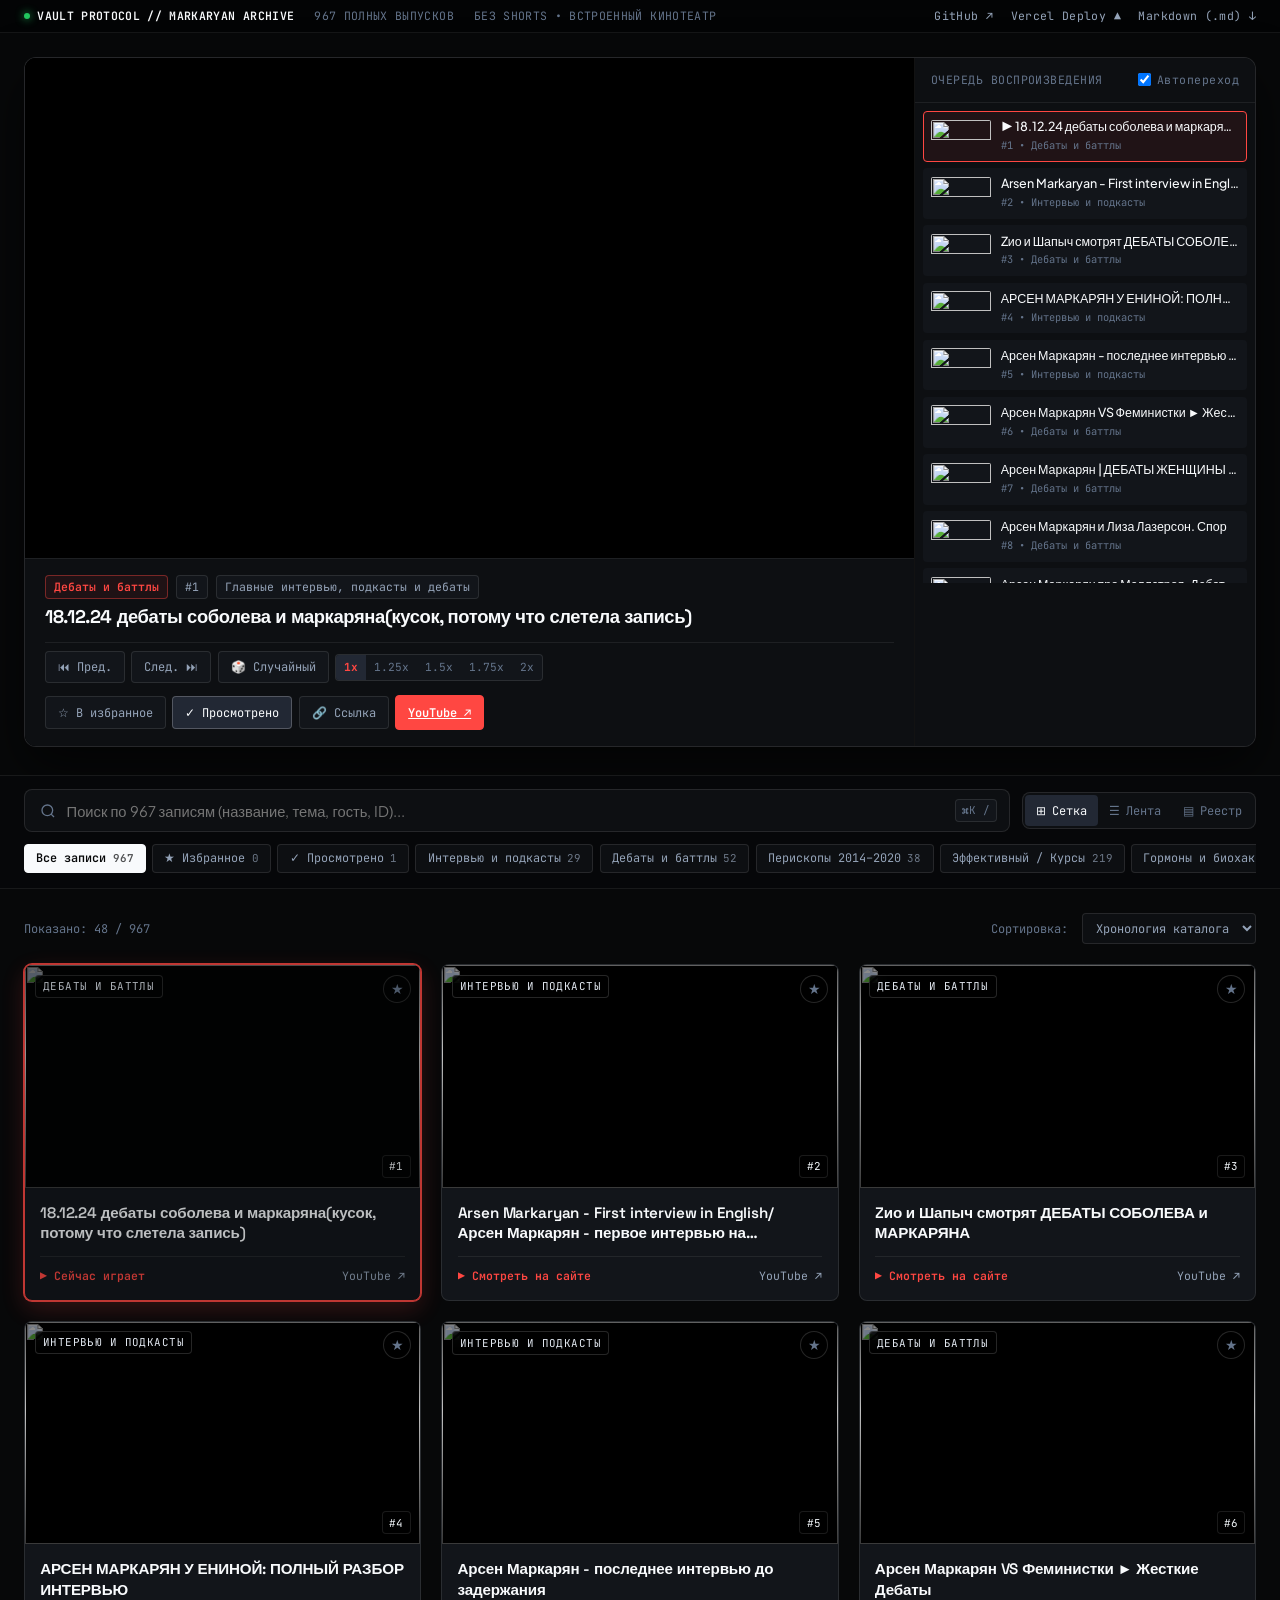
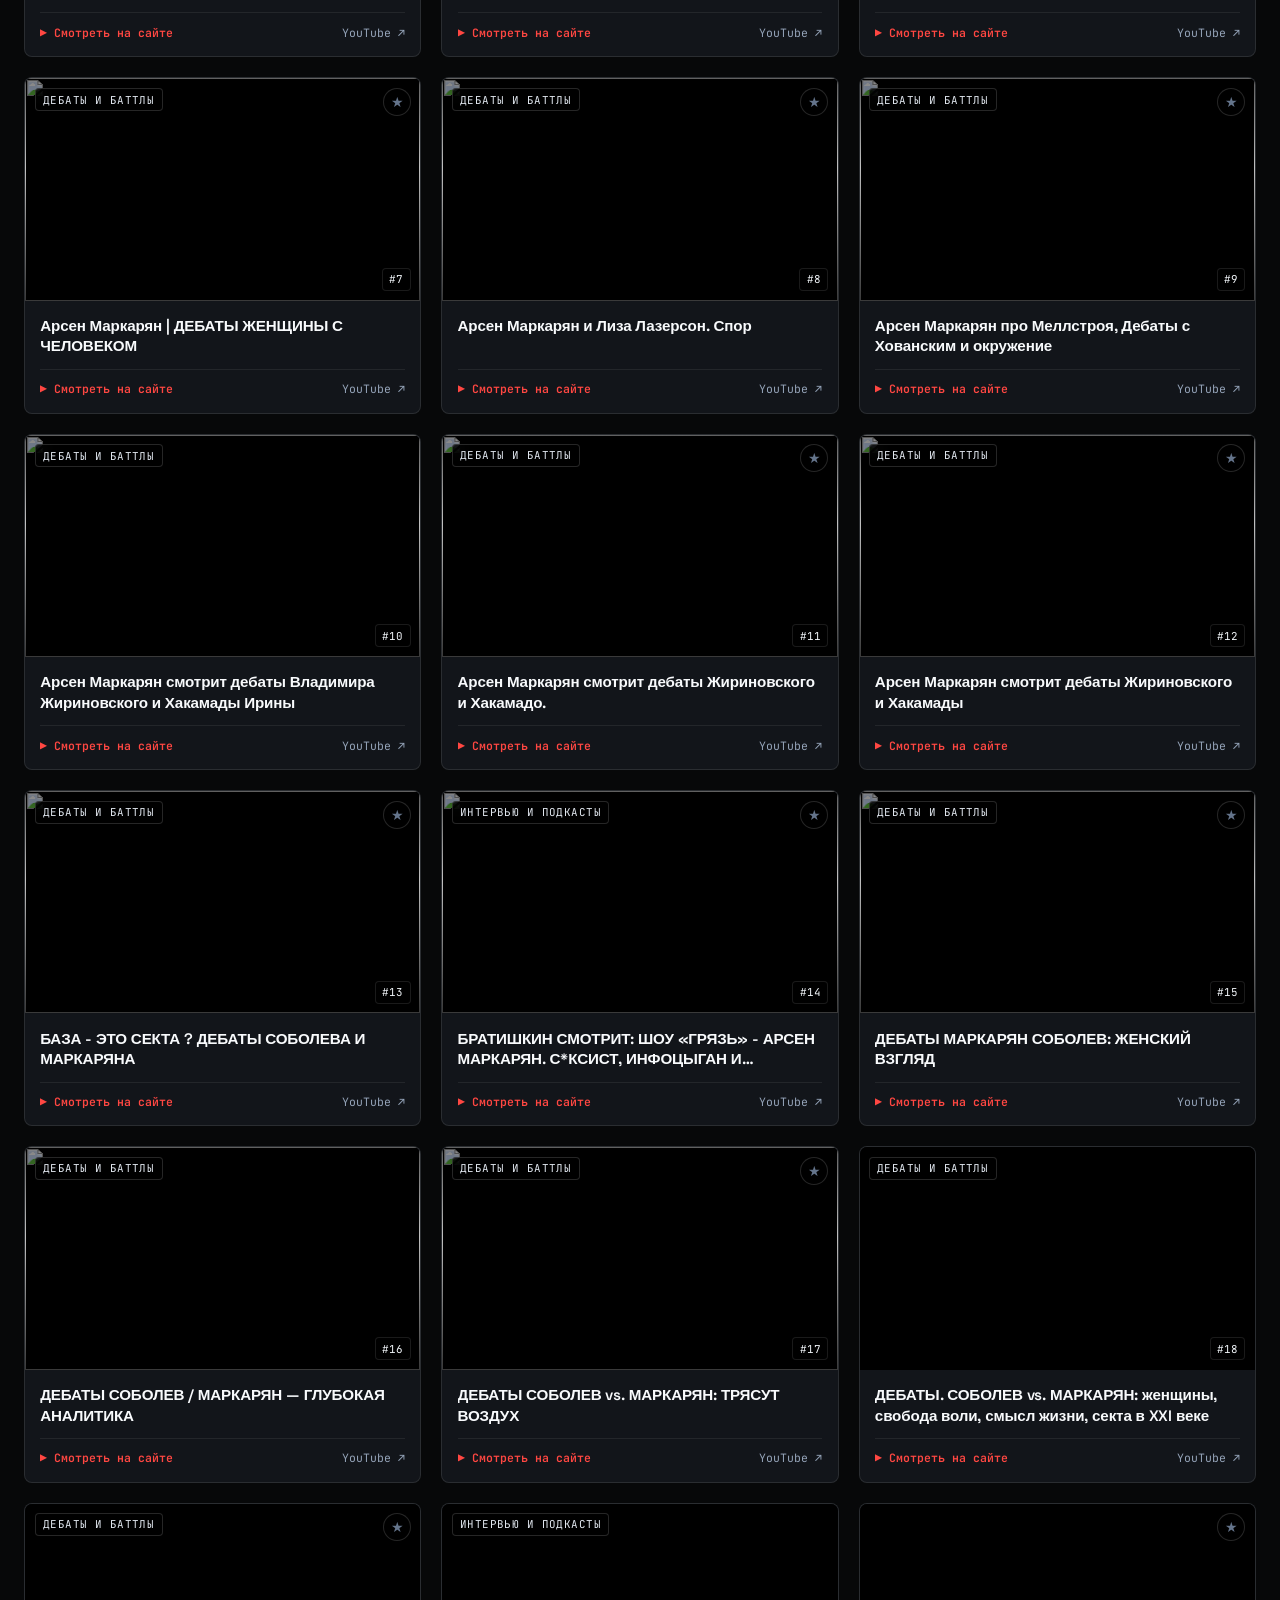
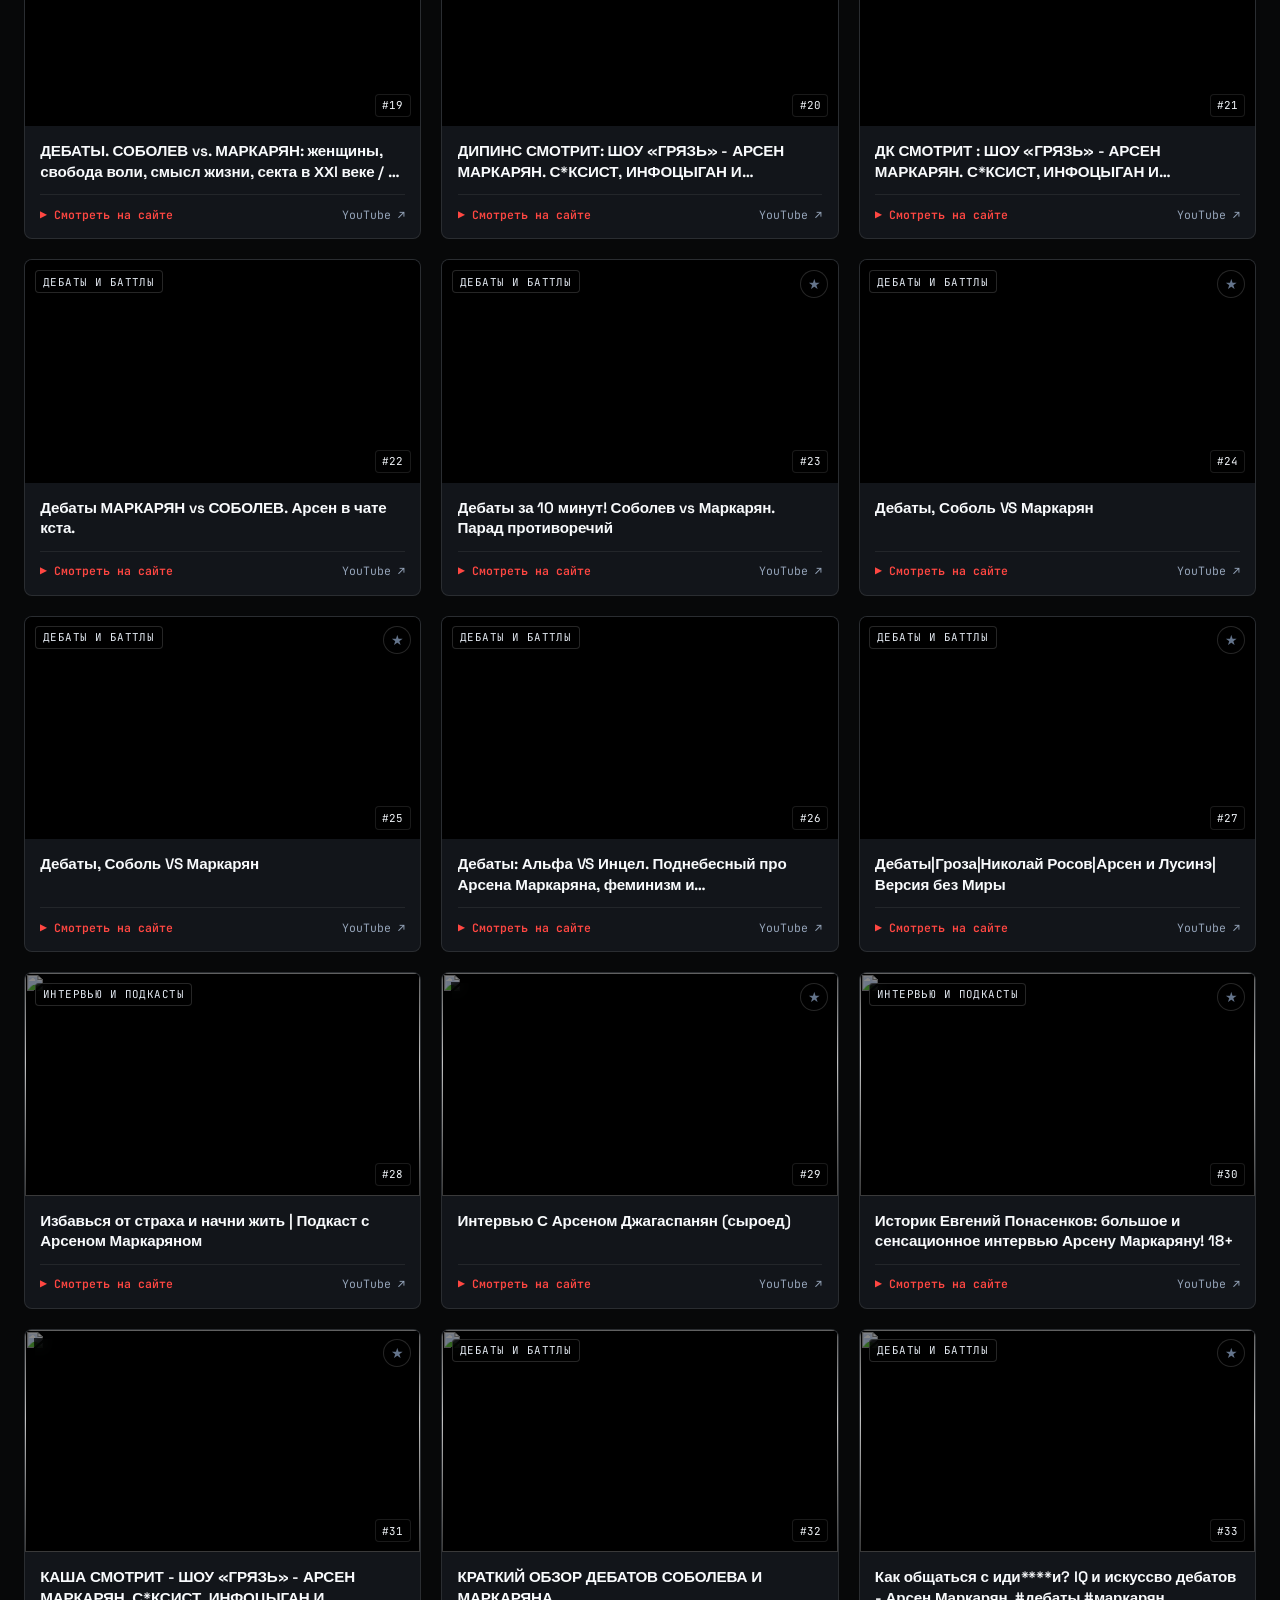
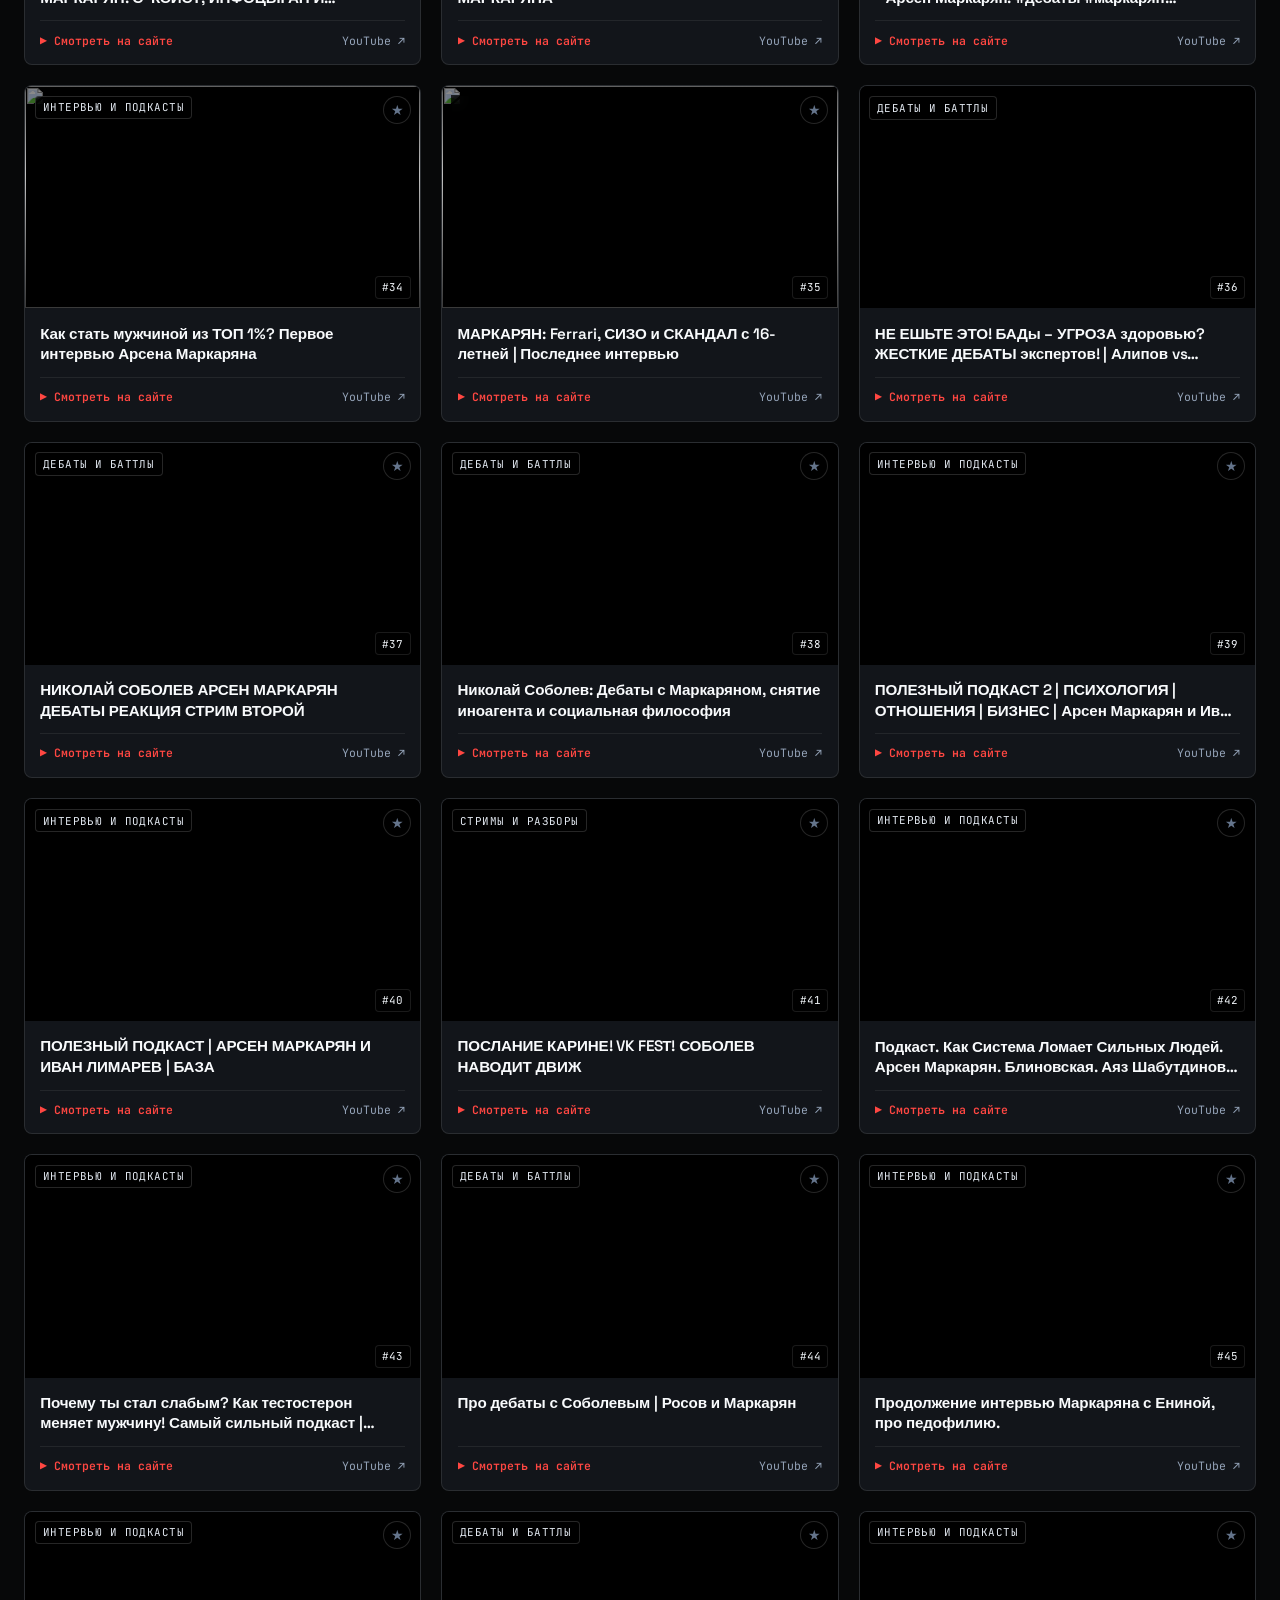
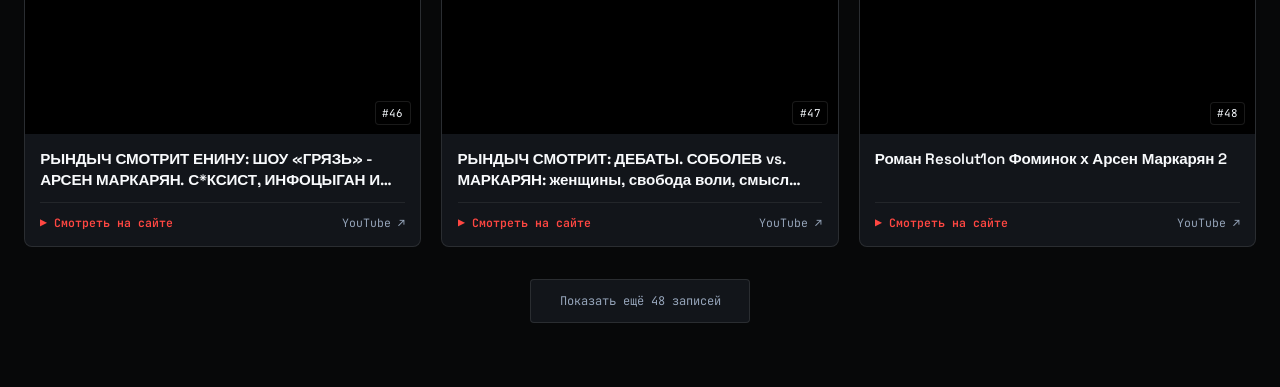
==== commit ed569f19: "feat: integrated in-page cinema stage player with queue and auto-play (no DB, vercel-ready)" ====
--- a/index.html
+++ b/index.html
@@ -3,24 +3,24 @@
 <head>
   <meta charset="UTF-8">
   <meta name="viewport" content="width=device-width, initial-scale=1.0">
-  <title>АРСЕН МАРКАРЯН // АНТОЛОГИЯ ВЫСТУПЛЕНИЙ (967 ЗАПИСЕЙ)</title>
+  <title>АРСЕН МАРКАРЯН // ОНЛАЙН-КИНОТЕАТР И АРХИВ (967 ЗАПИСЕЙ)</title>
   
-  <!-- Typography: Space Grotesk + Plus Jakarta Sans + JetBrains Mono -->
+  <!-- Fonts -->
   <link rel="preconnect" href="https://fonts.googleapis.com">
   <link rel="preconnect" href="https://fonts.gstatic.com" crossorigin>
   <link href="https://fonts.googleapis.com/css2?family=JetBrains+Mono:wght@400;500;600;700&family=Plus+Jakarta+Sans:wght@400;500;600;700;800&family=Space+Grotesk:wght@500;600;700&display=swap" rel="stylesheet">
 
   <style>
     :root {
-      --bg: #07080a;
+      --bg: #070809;
       --bg-surface: #0d0f12;
       --bg-card: #12151a;
       --bg-card-hover: #181d24;
-      --bg-active: #202630;
+      --bg-active: #222834;
       
       --border-subtle: rgba(255, 255, 255, 0.07);
       --border-card: rgba(255, 255, 255, 0.10);
-      --border-strong: rgba(255, 255, 255, 0.20);
+      --border-strong: rgba(255, 255, 255, 0.22);
       
       --text-white: #f8fafc;
       --text-body: #cbd5e1;
@@ -56,11 +56,10 @@
       -webkit-font-smoothing: antialiased;
       -moz-osx-font-smoothing: grayscale;
       min-height: 100vh;
-      overflow-x: hidden;
       line-height: 1.5;
     }
 
-    /* Archival Top Bar */
+    /* Top Archival Protocol Ticker */
     .vault-ticker {
       background: #030405;
       border-bottom: 1px solid var(--border-subtle);
@@ -101,7 +100,7 @@
     .ticker-right {
       display: flex;
       align-items: center;
-      gap: 1rem;
+      gap: 1.1rem;
     }
 
     .ticker-link {
@@ -114,106 +113,321 @@
       color: var(--text-white);
     }
 
-    /* Main Header Masthead */
-    .masthead {
+    /* CINEMA STAGE SECTION */
+    .cinema-stage-wrapper {
       max-width: 1440px;
       margin: 0 auto;
-      padding: 2.25rem 1.5rem 1.5rem 1.5rem;
-    }
-
-    .masthead-meta {
-      display: flex;
-      align-items: center;
+      padding: 1.5rem 1.5rem 0.5rem 1.5rem;
+    }
+
+    .stage-card {
+      background: var(--bg-surface);
+      border: 1px solid var(--border-card);
+      border-radius: var(--radius-lg);
+      overflow: hidden;
+      box-shadow: 0 20px 50px rgba(0, 0, 0, 0.6);
+      display: grid;
+      grid-template-columns: 1fr 340px;
+      gap: 0;
+    }
+
+    @media (max-width: 1024px) {
+      .stage-card {
+        grid-template-columns: 1fr;
+      }
+    }
+
+    .stage-player-col {
+      display: flex;
+      flex-direction: column;
+      background: #000;
+      border-right: 1px solid var(--border-subtle);
+    }
+
+    @media (max-width: 1024px) {
+      .stage-player-col {
+        border-right: none;
+        border-bottom: 1px solid var(--border-subtle);
+      }
+    }
+
+    .player-screen-wrap {
+      position: relative;
+      width: 100%;
+      aspect-ratio: 16 / 9;
+      background: #000;
+    }
+
+    #playerFrameContainer {
+      width: 100%;
+      height: 100%;
+      position: absolute;
+      inset: 0;
+    }
+
+    #playerFrameContainer iframe {
+      width: 100%;
+      height: 100%;
+      border: none;
+      display: block;
+    }
+
+    .player-error-banner {
+      position: absolute;
+      inset: 0;
+      background: rgba(13, 15, 18, 0.96);
+      display: none;
+      flex-direction: column;
+      align-items: center;
+      justify-content: center;
+      text-align: center;
+      padding: 2rem;
+      z-index: 10;
+    }
+
+    .player-error-banner.active {
+      display: flex;
+    }
+
+    /* Stage Control Bar below player */
+    .stage-meta-bar {
+      padding: 1rem 1.25rem;
+      background: var(--bg-surface);
+      border-top: 1px solid var(--border-subtle);
+      display: flex;
+      flex-direction: column;
       gap: 0.75rem;
+    }
+
+    .stage-title-row {
+      display: flex;
+      align-items: flex-start;
+      justify-content: space-between;
+      gap: 1rem;
+    }
+
+    .stage-title {
+      font-family: var(--font-display);
+      font-size: 1.15rem;
+      font-weight: 700;
+      color: var(--text-white);
+      line-height: 1.35;
+      letter-spacing: -0.02em;
+    }
+
+    .stage-badge-row {
+      display: flex;
+      align-items: center;
+      gap: 0.5rem;
+      flex-wrap: wrap;
+      font-family: var(--font-mono);
+      font-size: 0.72rem;
+    }
+
+    .stage-badge {
+      background: var(--bg-card);
+      border: 1px solid var(--border-card);
+      padding: 0.15rem 0.5rem;
+      border-radius: var(--radius-sm);
+      color: var(--text-dim);
+    }
+
+    .stage-badge.accent {
+      border-color: rgba(255, 71, 66, 0.4);
+      color: var(--accent);
+      background: rgba(255, 71, 66, 0.08);
+      font-weight: 600;
+    }
+
+    .stage-actions-row {
+      display: flex;
+      align-items: center;
+      justify-content: space-between;
+      gap: 0.75rem;
+      flex-wrap: wrap;
+      padding-top: 0.5rem;
+      border-top: 1px solid var(--border-subtle);
+    }
+
+    .ctrl-group {
+      display: flex;
+      align-items: center;
+      gap: 0.4rem;
+      flex-wrap: wrap;
+    }
+
+    .ctrl-btn {
+      background: var(--bg-card);
+      border: 1px solid var(--border-card);
+      color: var(--text-dim);
       font-family: var(--font-mono);
       font-size: 0.75rem;
+      padding: 0.45rem 0.75rem;
+      border-radius: var(--radius-sm);
+      cursor: pointer;
+      display: inline-flex;
+      align-items: center;
+      gap: 0.35rem;
+      white-space: nowrap;
+      transition: all 0.15s;
+    }
+
+    .ctrl-btn:hover {
+      color: var(--text-white);
+      background: var(--bg-card-hover);
+      border-color: var(--border-strong);
+    }
+
+    .ctrl-btn.active {
+      background: var(--bg-active);
+      color: var(--text-white);
+      border-color: var(--border-strong);
+    }
+
+    .ctrl-btn.accent {
+      background: var(--accent);
+      color: #fff;
+      border-color: var(--accent);
+      font-weight: 600;
+    }
+
+    .ctrl-btn.accent:hover {
+      background: var(--accent-hover);
+    }
+
+    .speed-btn-group {
+      display: flex;
+      background: var(--bg-card);
+      border: 1px solid var(--border-card);
+      border-radius: var(--radius-sm);
+      overflow: hidden;
+    }
+
+    .speed-opt {
+      background: none;
+      border: none;
+      color: var(--text-muted);
+      font-family: var(--font-mono);
+      font-size: 0.7rem;
+      padding: 0.35rem 0.5rem;
+      cursor: pointer;
+      transition: all 0.15s;
+    }
+
+    .speed-opt:hover {
+      color: var(--text-white);
+    }
+
+    .speed-opt.active {
+      background: var(--bg-active);
       color: var(--accent);
-      text-transform: uppercase;
-      letter-spacing: 0.08em;
-      margin-bottom: 0.6rem;
-    }
-
-    .masthead-badge {
-      background: rgba(255, 71, 66, 0.1);
-      border: 1px solid rgba(255, 71, 66, 0.3);
-      padding: 0.1rem 0.45rem;
+      font-weight: 700;
+    }
+
+    /* QUEUE SIDEBAR */
+    .stage-queue-col {
+      background: var(--bg-surface);
+      display: flex;
+      flex-direction: column;
+      height: 100%;
+      min-height: 0;
+    }
+
+    .queue-head {
+      padding: 0.85rem 1rem;
+      border-bottom: 1px solid var(--border-subtle);
+      display: flex;
+      align-items: center;
+      justify-content: space-between;
+      font-family: var(--font-mono);
+      font-size: 0.72rem;
+      color: var(--text-muted);
+      letter-spacing: 0.04em;
+    }
+
+    .queue-list {
+      flex: 1;
+      overflow-y: auto;
+      max-height: 480px;
+      padding: 0.5rem;
+      display: flex;
+      flex-direction: column;
+      gap: 0.4rem;
+    }
+
+    .queue-list::-webkit-scrollbar {
+      width: 4px;
+    }
+
+    .queue-list::-webkit-scrollbar-thumb {
+      background: var(--border-card);
+      border-radius: 4px;
+    }
+
+    .queue-item {
+      display: flex;
+      align-items: center;
+      gap: 0.6rem;
+      padding: 0.45rem;
       border-radius: var(--radius-sm);
-    }
-
-    .masthead-title {
-      font-family: var(--font-display);
-      font-size: clamp(2.2rem, 5.5vw, 4rem);
-      font-weight: 700;
-      letter-spacing: -0.035em;
-      line-height: 1.05;
+      background: var(--bg-card);
+      border: 1px solid transparent;
+      cursor: pointer;
+      transition: all 0.15s;
+    }
+
+    .queue-item:hover {
+      background: var(--bg-card-hover);
+      border-color: var(--border-card);
+    }
+
+    .queue-item.is-playing {
+      border-color: var(--accent);
+      background: rgba(255, 71, 66, 0.08);
+    }
+
+    .queue-thumb {
+      width: 60px;
+      aspect-ratio: 16 / 9;
+      object-fit: cover;
+      border-radius: 2px;
+      flex-shrink: 0;
+    }
+
+    .queue-info {
+      flex: 1;
+      min-width: 0;
+    }
+
+    .queue-title {
+      font-size: 0.78rem;
+      font-weight: 500;
       color: var(--text-white);
-      margin-bottom: 0.6rem;
-    }
-
-    .masthead-subtitle {
-      font-size: clamp(0.95rem, 1.8vw, 1.2rem);
-      color: var(--text-dim);
-      max-width: 800px;
-      font-weight: 400;
-      letter-spacing: -0.01em;
-      margin-bottom: 1.75rem;
-    }
-
-    /* Stat HUD Grid */
-    .hud-grid {
-      display: grid;
-      grid-template-columns: repeat(4, 1fr);
-      gap: 0.75rem;
-      background: var(--bg-surface);
-      border: 1px solid var(--border-card);
-      border-radius: var(--radius-md);
-      padding: 1rem 1.25rem;
-    }
-
-    @media (max-width: 768px) {
-      .hud-grid {
-        grid-template-columns: repeat(2, 1fr);
-      }
-    }
-
-    .hud-item {
-      border-right: 1px solid var(--border-subtle);
-      padding-right: 1rem;
-    }
-
-    .hud-item:last-child {
-      border-right: none;
-      padding-right: 0;
-    }
-
-    .hud-num {
+      white-space: nowrap;
+      overflow: hidden;
+      text-overflow: ellipsis;
+      line-height: 1.25;
+    }
+
+    .queue-meta {
       font-family: var(--font-mono);
-      font-size: 1.4rem;
-      font-weight: 700;
-      color: var(--text-white);
-      line-height: 1.2;
-    }
-
-    .hud-label {
-      font-family: var(--font-mono);
-      font-size: 0.68rem;
+      font-size: 0.65rem;
       color: var(--text-muted);
-      text-transform: uppercase;
-      letter-spacing: 0.05em;
       margin-top: 0.2rem;
     }
 
-    /* Sticky Command & Filter Bar */
+    /* STICKY COMMAND BAR */
     .command-bar-wrapper {
       position: sticky;
       top: 0;
       z-index: 40;
-      background: rgba(7, 8, 10, 0.88);
+      background: rgba(7, 8, 10, 0.92);
       backdrop-filter: blur(16px);
       -webkit-backdrop-filter: blur(16px);
       border-top: 1px solid var(--border-subtle);
       border-bottom: 1px solid var(--border-subtle);
-      padding: 0.9rem 0;
+      padding: 0.85rem 0;
+      margin-top: 1.25rem;
     }
 
     .command-inner {
@@ -254,8 +468,8 @@
       border-radius: var(--radius-md);
       color: var(--text-white);
       font-family: var(--font-body);
-      font-size: 0.95rem;
-      padding: 0.75rem 2.8rem 0.75rem 2.6rem;
+      font-size: 0.92rem;
+      padding: 0.7rem 2.8rem 0.7rem 2.6rem;
       outline: none;
       transition: border-color 0.2s, box-shadow 0.2s;
     }
@@ -275,10 +489,6 @@
       font-size: 1rem;
       display: none;
       padding: 0.2rem 0.5rem;
-    }
-
-    .search-clear:hover {
-      color: var(--text-white);
     }
 
     .search-kbd {
@@ -294,53 +504,6 @@
       pointer-events: none;
     }
 
-    /* Action Controls Group */
-    .controls-group {
-      display: flex;
-      align-items: center;
-      gap: 0.5rem;
-    }
-
-    .ctrl-btn {
-      background: var(--bg-surface);
-      border: 1px solid var(--border-card);
-      color: var(--text-dim);
-      font-family: var(--font-mono);
-      font-size: 0.78rem;
-      padding: 0.75rem 0.9rem;
-      border-radius: var(--radius-md);
-      cursor: pointer;
-      display: inline-flex;
-      align-items: center;
-      gap: 0.4rem;
-      white-space: nowrap;
-      transition: all 0.15s;
-    }
-
-    .ctrl-btn:hover {
-      color: var(--text-white);
-      background: var(--bg-card-hover);
-      border-color: var(--border-strong);
-    }
-
-    .ctrl-btn.active {
-      background: var(--bg-active);
-      color: var(--text-white);
-      border-color: var(--border-strong);
-    }
-
-    .ctrl-btn.accent {
-      background: var(--accent);
-      color: #fff;
-      border-color: var(--accent);
-      font-weight: 600;
-    }
-
-    .ctrl-btn.accent:hover {
-      background: var(--accent-hover);
-    }
-
-    /* View Mode Switcher */
     .view-switcher {
       display: flex;
       background: var(--bg-surface);
@@ -356,8 +519,8 @@
       color: var(--text-muted);
       font-family: var(--font-mono);
       font-size: 0.75rem;
-      padding: 0.5rem 0.75rem;
-      border-radius: 6px;
+      padding: 0.45rem 0.7rem;
+      border-radius: 4px;
       cursor: pointer;
       display: inline-flex;
       align-items: center;
@@ -370,7 +533,6 @@
       color: var(--text-white);
     }
 
-    /* Category Filter Strip */
     .category-strip {
       display: flex;
       gap: 0.4rem;
@@ -416,14 +578,13 @@
       opacity: 0.7;
     }
 
-    /* Main Container */
+    /* MAIN FEED BODY */
     .main-body {
       max-width: 1440px;
       margin: 0 auto;
       padding: 1.5rem 1.5rem 4rem 1.5rem;
     }
 
-    /* Feed Metadata Sub-bar */
     .feed-header {
       display: flex;
       align-items: center;
@@ -471,12 +632,13 @@
       box-shadow: 0 12px 30px rgba(0, 0, 0, 0.5);
     }
 
+    .card-item.is-current {
+      border-color: var(--accent);
+      box-shadow: 0 0 0 1px var(--accent), 0 8px 24px var(--accent-glow);
+    }
+
     .card-item.is-watched {
       opacity: 0.75;
-    }
-
-    .card-item.is-watched .card-img {
-      filter: saturate(0.65);
     }
 
     .card-thumb-wrap {
@@ -624,6 +786,11 @@
       color: var(--text-muted);
     }
 
+    .card-play-btn-inline {
+      color: var(--accent);
+      font-weight: 600;
+    }
+
     .card-yt-direct {
       color: var(--text-dim);
       text-decoration: none;
@@ -631,10 +798,62 @@
     }
 
     .card-yt-direct:hover {
-      color: var(--accent);
-    }
-
-    /* VIEW 2: HIGH DENSITY TABLE */
+      color: var(--text-white);
+    }
+
+    /* VIEW 2: STREAM LIST */
+    .stream-view {
+      display: flex;
+      flex-direction: column;
+      gap: 0.6rem;
+    }
+
+    .stream-row {
+      background: var(--bg-card);
+      border: 1px solid var(--border-card);
+      border-radius: var(--radius-md);
+      padding: 0.6rem;
+      display: flex;
+      align-items: center;
+      gap: 1rem;
+      cursor: pointer;
+      transition: border-color 0.15s, background 0.15s;
+    }
+
+    .stream-row:hover {
+      border-color: var(--border-strong);
+      background: var(--bg-card-hover);
+    }
+
+    .stream-row.is-current {
+      border-color: var(--accent);
+      background: rgba(255, 71, 66, 0.06);
+    }
+
+    .stream-thumb {
+      width: 120px;
+      aspect-ratio: 16 / 9;
+      object-fit: cover;
+      border-radius: var(--radius-sm);
+      flex-shrink: 0;
+    }
+
+    .stream-body {
+      flex: 1;
+      min-width: 0;
+    }
+
+    .stream-title {
+      font-family: var(--font-display);
+      font-size: 0.95rem;
+      font-weight: 600;
+      color: var(--text-white);
+      white-space: nowrap;
+      overflow: hidden;
+      text-overflow: ellipsis;
+    }
+
+    /* VIEW 3: TABLE REESTR */
     .table-container {
       background: var(--bg-surface);
       border: 1px solid var(--border-card);
@@ -670,6 +889,10 @@
       background: var(--bg-card);
     }
 
+    .arch-table tr.is-current {
+      background: rgba(255, 71, 66, 0.08);
+    }
+
     .table-thumb {
       width: 64px;
       aspect-ratio: 16 / 9;
@@ -689,150 +912,7 @@
       color: var(--accent);
     }
 
-    /* VIEW 3: COMPACT MEDIA STREAM */
-    .stream-view {
-      display: flex;
-      flex-direction: column;
-      gap: 0.6rem;
-    }
-
-    .stream-row {
-      background: var(--bg-card);
-      border: 1px solid var(--border-card);
-      border-radius: var(--radius-md);
-      padding: 0.6rem;
-      display: flex;
-      align-items: center;
-      gap: 1rem;
-      cursor: pointer;
-      transition: border-color 0.15s, background 0.15s;
-    }
-
-    .stream-row:hover {
-      border-color: var(--border-strong);
-      background: var(--bg-card-hover);
-    }
-
-    .stream-thumb {
-      width: 120px;
-      aspect-ratio: 16 / 9;
-      object-fit: cover;
-      border-radius: var(--radius-sm);
-      flex-shrink: 0;
-    }
-
-    .stream-body {
-      flex: 1;
-      min-width: 0;
-    }
-
-    .stream-title {
-      font-family: var(--font-display);
-      font-size: 0.95rem;
-      font-weight: 600;
-      color: var(--text-white);
-      white-space: nowrap;
-      overflow: hidden;
-      text-overflow: ellipsis;
-    }
-
-    /* Cinema Theater Dialog */
-    dialog#cinemaModal {
-      border: none;
-      background: transparent;
-      padding: 0;
-      max-width: 1040px;
-      width: 95vw;
-      margin: auto;
-      outline: none;
-    }
-
-    dialog#cinemaModal::backdrop {
-      background: rgba(3, 4, 6, 0.88);
-      backdrop-filter: blur(16px);
-      -webkit-backdrop-filter: blur(16px);
-    }
-
-    .modal-shell {
-      background: var(--bg-surface);
-      border: 1px solid var(--border-strong);
-      border-radius: var(--radius-lg);
-      overflow: hidden;
-      box-shadow: 0 24px 60px rgba(0, 0, 0, 0.8);
-      display: flex;
-      flex-direction: column;
-    }
-
-    .modal-head {
-      padding: 1rem 1.25rem;
-      display: flex;
-      align-items: center;
-      justify-content: space-between;
-      border-bottom: 1px solid var(--border-subtle);
-      gap: 1rem;
-    }
-
-    .modal-title-text {
-      font-family: var(--font-display);
-      font-size: 1.05rem;
-      font-weight: 600;
-      color: var(--text-white);
-      white-space: nowrap;
-      overflow: hidden;
-      text-overflow: ellipsis;
-    }
-
-    .modal-actions {
-      display: flex;
-      align-items: center;
-      gap: 0.5rem;
-      flex-shrink: 0;
-    }
-
-    .modal-close-btn {
-      background: none;
-      border: none;
-      color: var(--text-dim);
-      font-size: 1.3rem;
-      cursor: pointer;
-      padding: 0.2rem 0.5rem;
-      line-height: 1;
-    }
-
-    .modal-close-btn:hover {
-      color: #fff;
-    }
-
-    .video-viewport {
-      width: 100%;
-      aspect-ratio: 16 / 9;
-      background: #000;
-    }
-
-    .video-viewport iframe {
-      width: 100%;
-      height: 100%;
-      border: none;
-      display: block;
-    }
-
-    .modal-foot {
-      padding: 0.9rem 1.25rem;
-      border-top: 1px solid var(--border-subtle);
-      display: flex;
-      align-items: center;
-      justify-content: space-between;
-      gap: 1rem;
-      flex-wrap: wrap;
-    }
-
-    .nav-btn-group {
-      display: flex;
-      align-items: center;
-      gap: 0.5rem;
-    }
-
-    /* Persistent Mini-Player Dock */
+    /* FLOATING MINI-PLAYER DOCK (PiP) */
     .mini-dock {
       position: fixed;
       bottom: 1.25rem;
@@ -842,7 +922,7 @@
       border: 1px solid var(--border-strong);
       border-radius: var(--radius-md);
       overflow: hidden;
-      box-shadow: 0 16px 36px rgba(0, 0, 0, 0.7);
+      box-shadow: 0 16px 40px rgba(0, 0, 0, 0.8);
       z-index: 60;
       display: none;
       animation: slideUp 0.25s cubic-bezier(0.16, 1, 0.3, 1);
@@ -853,18 +933,14 @@
       to { transform: translateY(0); opacity: 1; }
     }
 
-    .mini-dock-media {
-      width: 100%;
-      aspect-ratio: 16 / 9;
-      background: #000;
-    }
-
     .mini-dock-bar {
       padding: 0.6rem 0.8rem;
       display: flex;
       align-items: center;
       justify-content: space-between;
       gap: 0.5rem;
+      background: var(--bg-surface);
+      border-top: 1px solid var(--border-subtle);
     }
 
     .mini-title {
@@ -908,72 +984,112 @@
       to { opacity: 1; transform: translateY(0); }
     }
 
+    .load-more-wrap {
+      text-align: center;
+      margin-top: 2rem;
+    }
+
     .empty-state {
       text-align: center;
       padding: 4rem 1rem;
       color: var(--text-muted);
       font-family: var(--font-mono);
     }
-
-    .load-more-wrap {
-      text-align: center;
-      margin-top: 2rem;
-    }
   </style>
 </head>
 <body>
 
-  <!-- Archival Protocol Strip -->
+  <!-- Top Protocol Bar -->
   <header class="vault-ticker">
     <div class="ticker-left">
       <span class="ticker-stamp">
         <span class="status-ping"></span>
         VAULT PROTOCOL // MARKARYAN ARCHIVE
       </span>
-      <span>INDEX STATUS: 967 FULL-LENGTH RELEASES</span>
-      <span>NO SHORTS • COMPLETE RUNTIME</span>
+      <span>967 ПОЛНЫХ ВЫПУСКОВ</span>
+      <span>БЕЗ SHORTS • ВСТРОЕННЫЙ КИНОТЕАТР</span>
     </div>
     <div class="ticker-right">
       <a href="https://github.com/tzahorskyi/arsen-markaryan-archive" target="_blank" class="ticker-link">GitHub ↗</a>
-      <a href="https://vercel.com/new/clone?repository-url=https://github.com/tzahorskyi/arsen-markaryan-archive" target="_blank" class="ticker-link">Vercel 1-Click ▲</a>
+      <a href="https://vercel.com/new/clone?repository-url=https://github.com/tzahorskyi/arsen-markaryan-archive" target="_blank" class="ticker-link">Vercel Deploy ▲</a>
       <a href="arsen_markaryan_youtube_archive.md" download class="ticker-link">Markdown (.md) ↓</a>
     </div>
   </header>
 
-  <!-- Editorial Masthead -->
-  <section class="masthead">
-    <div class="masthead-meta">
-      <span class="masthead-badge">ANTHOLOGY 2014—2025</span>
-      <span>HISTORICAL DIGEST & CATALOG</span>
-    </div>
-    <h1 class="masthead-title">АРСЕН МАРКАРЯН</h1>
-    <p class="masthead-subtitle">
-      Полный дедуплицированный реестр выступлений, подкастов, закрытых перископов и лекций без Shorts. Быстрый поиск, кинотеатр и прямое воспроизведение.
-    </p>
-
-    <!-- Data Counters -->
-    <div class="hud-grid">
-      <div class="hud-item">
-        <div class="hud-num" id="statTotalCount">967</div>
-        <div class="hud-label">МАТЕРИАЛОВ В КАТАЛОГЕ</div>
+  <!-- CINEMA STAGE (Главный кинозал прямо на сайте) -->
+  <section class="cinema-stage-wrapper" id="stageSection">
+    <div class="stage-card">
+      <!-- Player Col -->
+      <div class="stage-player-col">
+        <div class="player-screen-wrap" id="playerScreenWrap">
+          <div id="playerFrameContainer"></div>
+          
+          <!-- Fallback when video owner blocked external embedding -->
+          <div class="player-error-banner" id="playerErrorBanner">
+            <h3 style="font-family: var(--font-display); font-size: 1.2rem; color: #fff; margin-bottom: 0.5rem;">Встраивание ограничено автором</h3>
+            <p style="color: var(--text-dim); font-size: 0.88rem; max-width: 440px; margin-bottom: 1.25rem;">
+              Автор этого конкретного видео отключил показ на сторонних сайтах. Вы можете открыть его напрямую на YouTube в 1 клик:
+            </p>
+            <a class="ctrl-btn accent" id="errorDirectYtBtn" href="#" target="_blank" style="padding: 0.6rem 1.2rem;">Открыть на YouTube ↗</a>
+          </div>
+        </div>
+
+        <div class="stage-meta-bar">
+          <div class="stage-title-row">
+            <div>
+              <div class="stage-badge-row">
+                <span class="stage-badge accent" id="stageBadge">ПОДКАСТ</span>
+                <span class="stage-badge" id="stageIndex">#001</span>
+                <span class="stage-badge" id="stageCat">Главные интервью и дебаты</span>
+              </div>
+              <h2 class="stage-title" id="stageTitle" style="margin-top: 0.4rem;">Загрузка медиаматериала...</h2>
+            </div>
+          </div>
+
+          <div class="stage-actions-row">
+            <div class="ctrl-group">
+              <button class="ctrl-btn" id="btnPrev">⏮ Пред.</button>
+              <button class="ctrl-btn" id="btnNext">След. ⏭</button>
+              <button class="ctrl-btn" id="btnStageShuffle">🎲 Случайный</button>
+              
+              <!-- Speed selector -->
+              <div class="speed-btn-group">
+                <button class="speed-opt active" data-speed="1">1x</button>
+                <button class="speed-opt" data-speed="1.25">1.25x</button>
+                <button class="speed-opt" data-speed="1.5">1.5x</button>
+                <button class="speed-opt" data-speed="1.75">1.75x</button>
+                <button class="speed-opt" data-speed="2">2x</button>
+              </div>
+            </div>
+
+            <div class="ctrl-group">
+              <button class="ctrl-btn" id="btnStageFav">★ В избранное</button>
+              <button class="ctrl-btn" id="btnStageWatched">✓ Просмотрено</button>
+              <button class="ctrl-btn" id="btnShare">🔗 Ссылка</button>
+              <a class="ctrl-btn accent" id="stageDirectYt" href="#" target="_blank">YouTube ↗</a>
+            </div>
+          </div>
+        </div>
       </div>
-      <div class="hud-item">
-        <div class="hud-num">0</div>
-        <div class="hud-label">SHORTS (ИСКЛЮЧЕНЫ)</div>
-      </div>
-      <div class="hud-item">
-        <div class="hud-num">11 ЛЕТ</div>
-        <div class="hud-label">ВРЕМЕННОЙ ОХВАТ (2014—2025)</div>
-      </div>
-      <div class="hud-item">
-        <div class="hud-num" id="statFavCount">0</div>
-        <div class="hud-label">В ВАШЕМ ИЗБРАННОМ</div>
+
+      <!-- Queue Col -->
+      <div class="stage-queue-col">
+        <div class="queue-head">
+          <span>ОЧЕРЕДЬ ВОСПРОИЗВЕДЕНИЯ</span>
+          <label style="display: inline-flex; align-items: center; gap: 0.35rem; cursor: pointer;">
+            <input type="checkbox" id="autoPlayNextCheck" checked>
+            <span>Автопереход</span>
+          </label>
+        </div>
+        <div class="queue-list" id="queueList">
+          <!-- Populated by JS -->
+        </div>
       </div>
     </div>
   </section>
 
-  <!-- Sticky Command HUD -->
-  <div class="command-bar-wrapper">
+  <!-- STICKY SEARCH & FILTER HUD -->
+  <div class="command-bar-wrapper" id="commandBar">
     <div class="command-inner">
       <div class="search-row">
         <div class="search-box">
@@ -981,27 +1097,21 @@
             <circle cx="11" cy="11" r="8"></circle>
             <line x1="21" y1="21" x2="16.65" y2="16.65"></line>
           </svg>
-          <input type="text" class="search-input" id="archSearch" placeholder="Поиск по названию, теме, гостю или ID...">
-          <button class="search-clear" id="searchClear" aria-label="Очистить">✕</button>
+          <input type="text" class="search-input" id="archSearch" placeholder="Поиск по 967 записям (название, тема, гость, ID)...">
+          <button class="search-clear" id="searchClear">✕</button>
           <span class="search-kbd">⌘K /</span>
         </div>
 
-        <div class="controls-group">
-          <button class="ctrl-btn" id="btnShuffle" title="Случайный выпуск">
-            <span>🎲</span> Случайный
+        <div class="view-switcher">
+          <button class="view-opt active" id="modeGrid" title="Кино-сетка">
+            <span>⊞</span> Сетка
           </button>
-
-          <div class="view-switcher">
-            <button class="view-opt active" id="modeGrid" title="Кино-сетка">
-              <span>⊞</span> Сетка
-            </button>
-            <button class="view-opt" id="modeStream" title="Лента">
-              <span>☰</span> Лента
-            </button>
-            <button class="view-opt" id="modeTable" title="Таблица">
-              <span>▤</span> Реестр
-            </button>
-          </div>
+          <button class="view-opt" id="modeStream" title="Лента">
+            <span>☰</span> Лента
+          </button>
+          <button class="view-opt" id="modeTable" title="Таблица">
+            <span>▤</span> Реестр
+          </button>
         </div>
       </div>
 
@@ -1012,14 +1122,14 @@
     </div>
   </div>
 
-  <!-- Content Stream -->
+  <!-- MAIN CONTENT AREA -->
   <main class="main-body">
     <div class="feed-header">
       <span id="resultsCount">Показано: 0 / 967</span>
       <div>
         <label for="sortSelector" style="margin-right: 0.4rem;">Сортировка:</label>
         <select id="sortSelector" class="sort-select">
-          <option value="default">Хронология реестра</option>
+          <option value="default">Хронология каталога</option>
           <option value="titleAsc">По названию (А–Я)</option>
           <option value="titleDesc">По названию (Я–А)</option>
         </select>
@@ -1032,54 +1142,27 @@
     <div id="tableContainer" class="table-container" style="display: none;"></div>
 
     <div class="load-more-wrap">
-      <button class="ctrl-btn" id="btnLoadMore" style="display: none; padding: 0.8rem 1.8rem;">Загрузить ещё 48 записей</button>
+      <button class="ctrl-btn" id="btnLoadMore" style="display: none; padding: 0.8rem 1.8rem;">Показать ещё 48 записей</button>
     </div>
   </main>
 
-  <!-- Cinema Theater Modal -->
-  <dialog id="cinemaModal">
-    <div class="modal-shell">
-      <div class="modal-head">
-        <span class="modal-title-text" id="mTitle">Воспроизведение</span>
-        <div class="modal-actions">
-          <button class="ctrl-btn" id="mDockBtn" title="Свернуть в мини-плеер">⤓ Свернуть</button>
-          <button class="modal-close-btn" id="mCloseBtn" aria-label="Закрыть">✕</button>
-        </div>
-      </div>
-
-      <div class="video-viewport">
-        <iframe id="mIframe" allow="accelerometer; autoplay; clipboard-write; encrypted-media; gyroscope; picture-in-picture" allowfullscreen></iframe>
-      </div>
-
-      <div class="modal-foot">
-        <div class="nav-btn-group">
-          <button class="ctrl-btn" id="mPrevBtn">← Пред.</button>
-          <button class="ctrl-btn" id="mNextBtn">След. →</button>
-          <button class="ctrl-btn" id="mFavBtn">★ В избранное</button>
-          <button class="ctrl-btn" id="mWatchedBtn">✓ Просмотрено</button>
-        </div>
-        <div class="nav-btn-group">
-          <button class="ctrl-btn" id="mShareBtn">🔗 Скопировать ссылку</button>
-          <a class="ctrl-btn accent" id="mYtLink" href="#" target="_blank">YouTube ↗</a>
-        </div>
-      </div>
-    </div>
-  </dialog>
-
-  <!-- Floating Mini-Player Dock -->
+  <!-- FLOATING MINI-PLAYER DOCK (появляется при скролле вниз) -->
   <div class="mini-dock" id="miniDock">
-    <div class="mini-dock-media" id="miniDockMedia"></div>
+    <div id="miniPlayerHost" style="aspect-ratio: 16 / 9; background: #000;"></div>
     <div class="mini-dock-bar">
-      <span class="mini-title" id="miniTitle">Мини-плеер</span>
+      <span class="mini-title" id="miniTitle">Сейчас играет</span>
       <div style="display: flex; gap: 0.3rem;">
-        <button class="ctrl-btn" id="miniExpandBtn" style="padding: 0.3rem 0.5rem;" title="Развернуть в театр">⤢</button>
-        <button class="ctrl-btn" id="miniCloseBtn" style="padding: 0.3rem 0.5rem;" title="Закрыть">✕</button>
+        <button class="ctrl-btn" id="miniJumpTop" style="padding: 0.3rem 0.5rem;" title="К кинотеатру вверху">↑ Кинозал</button>
+        <button class="ctrl-btn" id="miniClose" style="padding: 0.3rem 0.5rem;" title="Скрыть мини-окно">✕</button>
       </div>
     </div>
   </div>
 
-  <!-- Toast Notification Mount -->
+  <!-- TOAST NOTIFICATIONS -->
   <div class="toast-mount" id="toastMount"></div>
+
+  <!-- YOUTUBE IFRAME API (Официальный Google API для управления плеером) -->
+  <script src="https://www.youtube.com/iframe_api"></script>
 
   <script>
     const ITEMS = [{"id": "0-vDEpMc5II", "title": "18.12.24 дебаты соболева и маркаряна(кусок, потому что слетела запись)", "cat": "Главные интервью, подкасты и дебаты", "url": "https://www.youtube.com/watch?v=0-vDEpMc5II"}, {"id": "WKYQKpvAFtM", "title": "Arsen Markaryan - First interview in English/ Арсен Маркарян - первое интервью на английском.RU-SUBS", "cat": "Главные интервью, подкасты и дебаты", "url": "https://www.youtube.com/watch?v=WKYQKpvAFtM"}, {"id": "KqrFOy2ALyE", "title": "Zио и Шапыч смотрят ДЕБАТЫ СОБОЛЕВА и МАРКАРЯНА", "cat": "Главные интервью, подкасты и дебаты", "url": "https://www.youtube.com/watch?v=KqrFOy2ALyE"}, {"id": "e2f7Q_IANdE", "title": "АРСЕН МАРКАРЯН У ЕНИНОЙ: ПОЛНЫЙ РАЗБОР ИНТЕРВЬЮ", "cat": "Главные интервью, подкасты и дебаты", "url": "https://www.youtube.com/watch?v=e2f7Q_IANdE"}, {"id": "XHrCNSVt7BM", "title": "Арсен Маркарян - последнее интервью до задержания", "cat": "Главные интервью, подкасты и дебаты", "url": "https://www.youtube.com/watch?v=XHrCNSVt7BM"}, {"id": "f_mCAldOK0M", "title": "Арсен Маркарян VS Феминистки ► Жесткие Дебаты", "cat": "Главные интервью, подкасты и дебаты", "url": "https://www.youtube.com/watch?v=f_mCAldOK0M"}, {"id": "3byyia25vsk", "title": "Арсен Маркарян | ДЕБАТЫ ЖЕНЩИНЫ С ЧЕЛОВЕКОМ", "cat": "Главные интервью, подкасты и дебаты", "url": "https://www.youtube.com/watch?v=3byyia25vsk"}, {"id": "nYOHLeVam78", "title": "Арсен Маркарян и Лиза Лазерсон. Спор", "cat": "Главные интервью, подкасты и дебаты", "url": "https://www.youtube.com/watch?v=nYOHLeVam78"}, {"id": "uNF-94ODUFU", "title": "Арсен Маркарян про Меллстроя, Дебаты с Хованским и окружение", "cat": "Главные интервью, подкасты и дебаты", "url": "https://www.youtube.com/watch?v=uNF-94ODUFU"}, {"id": "0zzYX7h5DlU", "title": "Арсен Маркарян смотрит дебаты Владимира Жириновского и Хакамады Ирины", "cat": "Главные интервью, подкасты и дебаты", "url": "https://www.youtube.com/watch?v=0zzYX7h5DlU"}, {"id": "GmqwcyaH4nc", "title": "Арсен Маркарян смотрит дебаты Жириновского и Хакамадо.", "cat": "Главные интервью, подкасты и дебаты", "url": "https://www.youtube.com/watch?v=GmqwcyaH4nc"}, {"id": "ARvHPoL7yXc", "title": "Арсен Маркарян смотрит дебаты Жириновского и Хакамады", "cat": "Главные интервью, подкасты и дебаты", "url": "https://www.youtube.com/watch?v=ARvHPoL7yXc"}, {"id": "Qn7dcrxnGAY", "title": "БАЗА - ЭТО СЕКТА ? ДЕБАТЫ СОБОЛЕВА И МАРКАРЯНА", "cat": "Главные интервью, подкасты и дебаты", "url": "https://www.youtube.com/watch?v=Qn7dcrxnGAY"}, {"id": "S9cVdlwxI-U", "title": "БРАТИШКИН СМОТРИТ: ШОУ «ГРЯЗЬ» - АРСЕН МАРКАРЯН. С*КСИСТ, ИНФОЦЫГАН И Н*СИЛЬНИК", "cat": "Главные интервью, подкасты и дебаты", "url": "https://www.youtube.com/watch?v=S9cVdlwxI-U"}, {"id": "KGkZzM2l2nY", "title": "ДЕБАТЫ МАРКАРЯН СОБОЛЕВ: ЖЕНСКИЙ ВЗГЛЯД", "cat": "Главные интервью, подкасты и дебаты", "url": "https://www.youtube.com/watch?v=KGkZzM2l2nY"}, {"id": "WYMrEY9kfPA", "title": "ДЕБАТЫ СОБОЛЕВ / МАРКАРЯН — ГЛУБОКАЯ АНАЛИТИКА", "cat": "Главные интервью, подкасты и дебаты", "url": "https://www.youtube.com/watch?v=WYMrEY9kfPA"}, {"id": "PkYEeMLczVQ", "title": "ДЕБАТЫ СОБОЛЕВ vs. МАРКАРЯН: ТРЯСУТ ВОЗДУХ", "cat": "Главные интервью, подкасты и дебаты", "url": "https://www.youtube.com/watch?v=PkYEeMLczVQ"}, {"id": "uVoX_jVnDS4", "title": "ДЕБАТЫ. СОБОЛЕВ vs. МАРКАРЯН: женщины, свобода воли, смысл жизни, секта в XXI веке", "cat": "Главные интервью, подкасты и дебаты", "url": "https://www.youtube.com/watch?v=uVoX_jVnDS4"}, {"id": "YrdPtY2z6Z0", "title": "ДЕБАТЫ. СОБОЛЕВ vs. МАРКАРЯН: женщины, свобода воли, смысл жизни, секта в ХХI веке / 1 ЧАСТЬ", "cat": "Главные интервью, подкасты и дебаты", "url": "https://www.youtube.com/watch?v=YrdPtY2z6Z0"}, {"id": "3luAkfkJjys", "title": "ДИПИНС СМОТРИТ: ШОУ «ГРЯЗЬ» - АРСЕН МАРКАРЯН. С*КСИСТ, ИНФОЦЫГАН И Н*СИЛЬНИК | РЕАКЦИЯ", "cat": "Главные интервью, подкасты и дебаты", "url": "https://www.youtube.com/watch?v=3luAkfkJjys"}, {"id": "w3mva-gQjl0", "title": "ДК СМОТРИТ : ШОУ «ГРЯЗЬ» - АРСЕН МАРКАРЯН. С*КСИСТ, ИНФОЦЫГАН И Н*СИЛЬНИК", "cat": "Главные интервью, подкасты и дебаты", "url": "https://www.youtube.com/watch?v=w3mva-gQjl0"}, {"id": "43zMWCL9Tp0", "title": "Дебаты МАРКАРЯН vs СОБОЛЕВ. Арсен в чате кста.", "cat": "Главные интервью, подкасты и дебаты", "url": "https://www.youtube.com/watch?v=43zMWCL9Tp0"}, {"id": "TRUQvJJjwpc", "title": "Дебаты за 10 минут! Соболев vs Маркарян. Парад противоречий", "cat": "Главные интервью, подкасты и дебаты", "url": "https://www.youtube.com/watch?v=TRUQvJJjwpc"}, {"id": "suorl-nTB2U", "title": "Дебаты, Соболь VS Маркарян", "cat": "Главные интервью, подкасты и дебаты", "url": "https://www.youtube.com/watch?v=suorl-nTB2U"}, {"id": "6p5AbpGirnE", "title": "Дебаты, Соболь VS Маркарян", "cat": "Главные интервью, подкасты и дебаты", "url": "https://www.youtube.com/watch?v=6p5AbpGirnE"}, {"id": "8GC5wuRtx6E", "title": "Дебаты: Альфа VS Инцел. Поднебесный про Арсена Маркаряна, феминизм и вагинокапитализм @MrUndersky", "cat": "Главные интервью, подкасты и дебаты", "url": "https://www.youtube.com/watch?v=8GC5wuRtx6E"}, {"id": "4zCFDQwXeTI", "title": "Дебаты|Гроза|Николай Росов|Арсен и Лусинэ|Версия без Миры", "cat": "Главные интервью, подкасты и дебаты", "url": "https://www.youtube.com/watch?v=4zCFDQwXeTI"}, {"id": "GWSASKRg3-U", "title": "Избавься от страха и начни жить | Подкаст с Арсеном Маркаряном", "cat": "Главные интервью, подкасты и дебаты", "url": "https://www.youtube.com/watch?v=GWSASKRg3-U"}, {"id": "YSxSeKXd-Uw", "title": "Интервью С Арсеном Джагаспанян (сыроед)", "cat": "Главные интервью, подкасты и дебаты", "url": "https://www.youtube.com/watch?v=YSxSeKXd-Uw"}, {"id": "f97Cacw_YV4", "title": "Историк Евгений Понасенков: большое и сенсационное интервью Арсену Маркаряну! 18+", "cat": "Главные интервью, подкасты и дебаты", "url": "https://www.youtube.com/watch?v=f97Cacw_YV4"}, {"id": "7LNP7Q3ASBw", "title": "КАША СМОТРИТ - ШОУ «ГРЯЗЬ» - АРСЕН МАРКАРЯН. С*КСИСТ, ИНФОЦЫГАН И Н*СИЛЬНИК | КАША АРСЕН МАРКАРЯН", "cat": "Главные интервью, подкасты и дебаты", "url": "https://www.youtube.com/watch?v=7LNP7Q3ASBw"}, {"id": "zO9dw-yOHsY", "title": "КРАТКИЙ ОБЗОР ДЕБАТОВ СОБОЛЕВА И МАРКАРЯНА", "cat": "Главные интервью, подкасты и дебаты", "url": "https://www.youtube.com/watch?v=zO9dw-yOHsY"}, {"id": "f1PCOja-bHk", "title": "Как общаться с иди****и? IQ и искуссво дебатов - Арсен Маркарян. #дебаты #маркарян #жириновский", "cat": "Главные интервью, подкасты и дебаты", "url": "https://www.youtube.com/watch?v=f1PCOja-bHk"}, {"id": "ovvpq0Wkch0", "title": "Как стать мужчиной из ТОП 1%? Первое интервью Арсена Маркаряна", "cat": "Главные интервью, подкасты и дебаты", "url": "https://www.youtube.com/watch?v=ovvpq0Wkch0"}, {"id": "J82T-McLbIM", "title": "МАРКАРЯН: Ferrari, СИЗО и СКАНДАЛ с 16-летней | Последнее интервью", "cat": "Главные интервью, подкасты и дебаты", "url": "https://www.youtube.com/watch?v=J82T-McLbIM"}, {"id": "TGHtckxfgnE", "title": "НЕ ЕШЬТЕ ЭТО! БАДы – УГРОЗА здоровью? ЖЕСТКИЕ ДЕБАТЫ экспертов! | Алипов vs Каспаров", "cat": "Главные интервью, подкасты и дебаты", "url": "https://www.youtube.com/watch?v=TGHtckxfgnE"}, {"id": "n9wQpb3JHIE", "title": "НИКОЛАЙ СОБОЛЕВ АРСЕН МАРКАРЯН ДЕБАТЫ РЕАКЦИЯ СТРИМ ВТОРОЙ", "cat": "Главные интервью, подкасты и дебаты", "url": "https://www.youtube.com/watch?v=n9wQpb3JHIE"}, {"id": "aoeHf6Vo69g", "title": "Николай Соболев: Дебаты с Маркаряном, снятие иноагента и социальная философия", "cat": "Главные интервью, подкасты и дебаты", "url": "https://www.youtube.com/watch?v=aoeHf6Vo69g"}, {"id": "ReWETpfBc7A", "title": "ПОЛЕЗНЫЙ ПОДКАСТ 2 | ПСИХОЛОГИЯ | ОТНОШЕНИЯ | БИЗНЕС | Арсен Маркарян и Иван Лимарев", "cat": "Главные интервью, подкасты и дебаты", "url": "https://www.youtube.com/watch?v=ReWETpfBc7A"}, {"id": "h5YpRCGvZsA", "title": "ПОЛЕЗНЫЙ ПОДКАСТ | АРСЕН МАРКАРЯН И ИВАН ЛИМАРЕВ | БАЗА", "cat": "Главные интервью, подкасты и дебаты", "url": "https://www.youtube.com/watch?v=h5YpRCGvZsA"}, {"id": "gjvyCJt-ePk", "title": "ПОСЛАНИЕ КАРИНЕ! VK FESТ! СОБОЛЕВ НАВОДИТ ДВИЖ", "cat": "Главные интервью, подкасты и дебаты", "url": "https://www.youtube.com/watch?v=gjvyCJt-ePk"}, {"id": "OYe8jhGv1KI", "title": "Подкаст. Как Система Ломает Сильных Людей. Арсен Маркарян. Блиновская. Аяз Шабутдинов. Лерчик...", "cat": "Главные интервью, подкасты и дебаты", "url": "https://www.youtube.com/watch?v=OYe8jhGv1KI"}, {"id": "L_cccvewpR8", "title": "Почему ты стал слабым? Как тестостерон меняет мужчину! Самый сильный подкаст | Арсен Маркарян", "cat": "Главные интервью, подкасты и дебаты", "url": "https://www.youtube.com/watch?v=L_cccvewpR8"}, {"id": "OUBxGlaKDiw", "title": "Про дебаты с Соболевым | Росов и Маркарян", "cat": "Главные интервью, подкасты и дебаты", "url": "https://www.youtube.com/watch?v=OUBxGlaKDiw"}, {"id": "MI0fxX_rpg4", "title": "Продолжение интервью Маркаряна с Ениной, про педофилию.", "cat": "Главные интервью, подкасты и дебаты", "url": "https://www.youtube.com/watch?v=MI0fxX_rpg4"}, {"id": "8CzNNUKqhAY", "title": "РЫНДЫЧ СМОТРИТ ЕНИНУ: ШОУ «ГРЯЗЬ» - АРСЕН МАРКАРЯН. С*КСИСТ, ИНФОЦЫГАН И Н*СИЛЬНИК", "cat": "Главные интервью, подкасты и дебаты", "url": "https://www.youtube.com/watch?v=8CzNNUKqhAY"}, {"id": "dujXZ-DqUv4", "title": "РЫНДЫЧ СМОТРИТ: ДЕБАТЫ. СОБОЛЕВ vs. МАРКАРЯН: женщины, свобода воли, смысл жизни, секта в XXI веке", "cat": "Главные интервью, подкасты и дебаты", "url": "https://www.youtube.com/watch?v=dujXZ-DqUv4"}, {"id": "AxAlR5cswOI", "title": "Роман Resolut1on Фоминок х Арсен Маркарян 2", "cat": "Главные интервью, подкасты и дебаты", "url": "https://www.youtube.com/watch?v=AxAlR5cswOI"}, {"id": "SDxbBl5-voc", "title": "СЕКРЕТНЫЙ ПОДКАСТ АРСЕНА МАРКАРЯНА В ДУБАЕ", "cat": "Главные интервью, подкасты и дебаты", "url": "https://www.youtube.com/watch?v=SDxbBl5-voc"}, {"id": "81KqLpgM41Q", "title": "СКУЧНЙ ПОДКАСТ | АРСЕН МАРКАРЯН И ВАДИМ КАСПАРОВ | БАЗА (2 ЧАСТЬ)", "cat": "Главные интервью, подкасты и дебаты", "url": "https://www.youtube.com/watch?v=81KqLpgM41Q"}, {"id": "XgazBDiVfFA", "title": "СОБОЛЕВ vs МАРКАРЯН ДЕБАТЫ РАЗБОР", "cat": "Главные интервью, подкасты и дебаты", "url": "https://www.youtube.com/watch?v=XgazBDiVfFA"}, {"id": "D2QsgfoumLg", "title": "СОБОЛЕВ vs МАРКАРЯН: Детальный разбор дебатов.", "cat": "Главные интервью, подкасты и дебаты", "url": "https://www.youtube.com/watch?v=D2QsgfoumLg"}, {"id": "IbppcIz5Vz8", "title": "СПОР/ДЕБАТЫ. Как стать НЕПОБЕДИМЫМ. Арсен Маркарян", "cat": "Главные интервью, подкасты и дебаты", "url": "https://www.youtube.com/watch?v=IbppcIz5Vz8"}, {"id": "hRsC7iL7c1w", "title": "Самый ЖЕСТКИЙ подкаст с Маркаряном. LATECAST", "cat": "Главные интервью, подкасты и дебаты", "url": "https://www.youtube.com/watch?v=hRsC7iL7c1w"}, {"id": "5gxg3MbJgIA", "title": "Скучный Подкаст #29. Арсен Маркарян. Возвращение Джигаспаняна.", "cat": "Главные интервью, подкасты и дебаты", "url": "https://www.youtube.com/watch?v=5gxg3MbJgIA"}, {"id": "2ViGVQqZ8NQ", "title": "Скучный подкаст #11. Арсен Маркарян. Порядочный инфобизнесмен.", "cat": "Главные интервью, подкасты и дебаты", "url": "https://www.youtube.com/watch?v=2ViGVQqZ8NQ"}, {"id": "MHVbJw9H1T0", "title": "Смотрим дебаты Соболева и Маркаряна  | Стримябрь 9", "cat": "Главные интервью, подкасты и дебаты", "url": "https://www.youtube.com/watch?v=MHVbJw9H1T0"}, {"id": "haqEnCaQscA", "title": "Смотрим и разбираем дебаты Арсена Маркаряна против Николая Соболева", "cat": "Главные интервью, подкасты и дебаты", "url": "https://www.youtube.com/watch?v=haqEnCaQscA"}, {"id": "UF-F3tEFX6o", "title": "Соболев VS Маркарян. Научный разбор дебатов от врача. Гормоны, хайп и секта Арсена", "cat": "Главные интервью, подкасты и дебаты", "url": "https://www.youtube.com/watch?v=UF-F3tEFX6o"}, {"id": "pEu8VzeiJmM", "title": "ФЕМИНИЗМ: Дебаты Арсена Маркаряна против феминисток", "cat": "Главные интервью, подкасты и дебаты", "url": "https://www.youtube.com/watch?v=pEu8VzeiJmM"}, {"id": "BtUmmNCRuKU", "title": "ХВАТИТ ЗАСОРЯТЬ СВОЙ МОЗГ - АРСЕН МАРКАРЯН. БАЗА. ПОДКАСТ", "cat": "Главные интервью, подкасты и дебаты", "url": "https://www.youtube.com/watch?v=BtUmmNCRuKU"}, {"id": "MEv_xfqUGhc", "title": "ХЕСУС СМОТРИТ: ДЕБАТЫ. СОБОЛЕВ vs. МАРКАРЯН: женщины, свобода воли, смысл жизни, секта в XXI веке", "cat": "Главные интервью, подкасты и дебаты", "url": "https://www.youtube.com/watch?v=MEv_xfqUGhc"}, {"id": "OraazPyWTEE", "title": "ХОВАНСКИЙ vs НИКОЛАЙ СОБОЛЕВ Арест Маркаряна, Свобода слова", "cat": "Главные интервью, подкасты и дебаты", "url": "https://www.youtube.com/watch?v=OraazPyWTEE"}, {"id": "0Bi0JMEu-_8", "title": "ШОУ «ГРЯЗЬ» - АРСЕН МАРКАРЯН. С*КСИСТ, ИНФОЦЫГАН И Н*СИЛЬНИК", "cat": "Главные интервью, подкасты и дебаты", "url": "https://www.youtube.com/watch?v=0Bi0JMEu-_8"}, {"id": "ORbm-Xkso0Y", "title": "Шапка и Кель смотрят ИНТЕРВЬЮ АРСЕНА МАРКАРЯНА от ЕНИНЫ", "cat": "Главные интервью, подкасты и дебаты", "url": "https://www.youtube.com/watch?v=ORbm-Xkso0Y"}, {"id": "cf5xfTABdHw", "title": "ЭКСКЛЮЗИВ: экспертнейшая аналитика четырёхчасовых дебатов Соболева и Маркаряна", "cat": "Главные интервью, подкасты и дебаты", "url": "https://www.youtube.com/watch?v=cf5xfTABdHw"}, {"id": "HC0UvihTV44", "title": "ЭПИЧНЫЙ ПРОВАЛ НА ДЕБАТАХ СОБОЛЕВ vs. МАРКАРЯН // блогер против инфоцыгана", "cat": "Главные интервью, подкасты и дебаты", "url": "https://www.youtube.com/watch?v=HC0UvihTV44"}, {"id": "nNF8-jLUjTw", "title": "✅Арсен Маркарян: Про Депрессию?🧠#арсенмаркарян #бизнес #интервью #психология #саморазвитие", "cat": "Главные интервью, подкасты и дебаты", "url": "https://www.youtube.com/watch?v=nNF8-jLUjTw"}, {"id": "7ICQwNRJBz0", "title": "\"IT'S BETTER TO BE ALONE. WORK ON YOURSELF\" - Artem Dolgin / Artemus Dolgin - MOTIVATION", "cat": "Архивы 2014–2020 (Перископы, вебинары, Джагаспанян, сыроедение)", "url": "https://www.youtube.com/watch?v=7ICQwNRJBz0"}, {"id": "_Fj-EfNr1gU", "title": "\"НЕ БЛОГ\" ► 1 серия", "cat": "Архивы 2014–2020 (Перископы, вебинары, Джагаспанян, сыроедение)", "url": "https://www.youtube.com/watch?v=_Fj-EfNr1gU"}, {"id": "oE-bQykoQJo", "title": "#25 FIGHT RADIO / Arsen Markaryan", "cat": "Архивы 2014–2020 (Перископы, вебинары, Джагаспанян, сыроедение)", "url": "https://www.youtube.com/watch?v=oE-bQykoQJo"}, {"id": "1FXqrPyFBJY", "title": "1. Когда стоит заниматься поиском предназначения?", "cat": "Архивы 2014–2020 (Перископы, вебинары, Джагаспанян, сыроедение)", "url": "https://www.youtube.com/watch?v=1FXqrPyFBJY"}, {"id": "6spwWn8tV1I", "title": "1. Физиогномика | 4 способа научиться читать характер по лицам", "cat": "Архивы 2014–2020 (Перископы, вебинары, Джагаспанян, сыроедение)", "url": "https://www.youtube.com/watch?v=6spwWn8tV1I"}, {"id": "7W7zqnWQSKg", "title": "2. ФСБ и Физиогномика", "cat": "Архивы 2014–2020 (Перископы, вебинары, Джагаспанян, сыроедение)", "url": "https://www.youtube.com/watch?v=7W7zqnWQSKg"}, {"id": "QR3rTsb23zU", "title": "3. Дело жизни – сформировано генетически или социально?", "cat": "Архивы 2014–2020 (Перископы, вебинары, Джагаспанян, сыроедение)", "url": "https://www.youtube.com/watch?v=QR3rTsb23zU"}, {"id": "jG1O8xHLfuc", "title": "4. Лень - это миф.", "cat": "Архивы 2014–2020 (Перископы, вебинары, Джагаспанян, сыроедение)", "url": "https://www.youtube.com/watch?v=jG1O8xHLfuc"}, {"id": "zuyaSZXIlpU", "title": "4. Что будет, если не заниматься любимым делом?", "cat": "Архивы 2014–2020 (Перископы, вебинары, Джагаспанян, сыроедение)", "url": "https://www.youtube.com/watch?v=zuyaSZXIlpU"}, {"id": "rpesdtORupo", "title": "5.  Как воскресить убитую самооценку?", "cat": "Архивы 2014–2020 (Перископы, вебинары, Джагаспанян, сыроедение)", "url": "https://www.youtube.com/watch?v=rpesdtORupo"}, {"id": "W3Zyom7ZDes", "title": "7.  Индивидуальный ресурс роста самооценки", "cat": "Архивы 2014–2020 (Перископы, вебинары, Джагаспанян, сыроедение)", "url": "https://www.youtube.com/watch?v=W3Zyom7ZDes"}, {"id": "Ye7vPJ34OPU", "title": "Aggression. Neurotypology", "cat": "Архивы 2014–2020 (Перископы, вебинары, Джагаспанян, сыроедение)", "url": "https://www.youtube.com/watch?v=Ye7vPJ34OPU"}, {"id": "VV-q1A7V9NY", "title": "Cheating and Lovers Prone to It", "cat": "Архивы 2014–2020 (Перископы, вебинары, Джагаспанян, сыроедение)", "url": "https://www.youtube.com/watch?v=VV-q1A7V9NY"}, {"id": "T4FatUovk3k", "title": "HOW TO GET OVER A BREAKUP - Maxim Verdict on Relationships", "cat": "Архивы 2014–2020 (Перископы, вебинары, Джагаспанян, сыроедение)", "url": "https://www.youtube.com/watch?v=T4FatUovk3k"}, {"id": "WMchNge2pi8", "title": "How to Find Yourself, Success and Freedom - Artemus Dolgin", "cat": "Архивы 2014–2020 (Перископы, вебинары, Джагаспанян, сыроедение)", "url": "https://www.youtube.com/watch?v=WMchNge2pi8"}, {"id": "wv5zwOcrD54", "title": "Ivan Limarev's personal conference room at Merlin AI", "cat": "Архивы 2014–2020 (Перископы, вебинары, Джагаспанян, сыроедение)", "url": "https://www.youtube.com/watch?v=wv5zwOcrD54"}, {"id": "tGtxZBv3VEo", "title": "Kill Self-Pity", "cat": "Архивы 2014–2020 (Перископы, вебинары, Джагаспанян, сыроедение)", "url": "https://www.youtube.com/watch?v=tGtxZBv3VEo"}, {"id": "5tiblTm7MSY", "title": "Mom, why is life so hard for me?", "cat": "Архивы 2014–2020 (Перископы, вебинары, Джагаспанян, сыроедение)", "url": "https://www.youtube.com/watch?v=5tiblTm7MSY"}, {"id": "IXctndfXtn8", "title": "Periscope: Алексей Похабов о планах на будущее", "cat": "Архивы 2014–2020 (Перископы, вебинары, Джагаспанян, сыроедение)", "url": "https://www.youtube.com/watch?v=IXctndfXtn8"}, {"id": "DjmWHfG9Mt0", "title": "SEXUAL ABSTINENCE IS NOT FOR EVERYONE - Mikhail Rysak on Key Mistakes Men Make", "cat": "Архивы 2014–2020 (Перископы, вебинары, Джагаспанян, сыроедение)", "url": "https://www.youtube.com/watch?v=DjmWHfG9Mt0"}, {"id": "ln5pl_ZnQ2E", "title": "SEXUAL ABSTINENCE from A to Z - Mikhail Rysak on INCREASING TESTOSTERONE and ENERGY", "cat": "Архивы 2014–2020 (Перископы, вебинары, Джагаспанян, сыроедение)", "url": "https://www.youtube.com/watch?v=ln5pl_ZnQ2E"}, {"id": "Hr8ZRvBNL7A", "title": "Slut Armor Expansion 4 (Conversation with Alfredo Auditore's Friends)", "cat": "Архивы 2014–2020 (Перископы, вебинары, Джагаспанян, сыроедение)", "url": "https://www.youtube.com/watch?v=Hr8ZRvBNL7A"}, {"id": "fLXIIKSA55I", "title": "Testosterone 2015 release.#markaryan #motivation #testosterone", "cat": "Архивы 2014–2020 (Перископы, вебинары, Джагаспанян, сыроедение)", "url": "https://www.youtube.com/watch?v=fLXIIKSA55I"}, {"id": "cDK8TwfiI-8", "title": "WHY A MAN SHOULD NOT PURSUIT A WOMAN - Maxim Verdict on relationships and the image of a strong man", "cat": "Архивы 2014–2020 (Перископы, вебинары, Джагаспанян, сыроедение)", "url": "https://www.youtube.com/watch?v=cDK8TwfiI-8"}, {"id": "287eL_5CVV8", "title": "А. ПОХАБОВ-(С ЧАТОМ)РАЗОГРЕВАЕМ МОЗГ|PERISCOP 14.12.2016", "cat": "Архивы 2014–2020 (Перископы, вебинары, Джагаспанян, сыроедение)", "url": "https://www.youtube.com/watch?v=287eL_5CVV8"}, {"id": "T5NDe7EEW1c", "title": "А.ПОХАБОВ-(С ЧАТОМ) НОЧНЫЕ БЕСЕДЫ|PERISCOP 21.01.2017", "cat": "Архивы 2014–2020 (Перископы, вебинары, Джагаспанян, сыроедение)", "url": "https://www.youtube.com/watch?v=T5NDe7EEW1c"}, {"id": "fxvxOeBV95M", "title": "А.Похабов - Марафон #МоиМыслиТолькоМои 25.01.2017", "cat": "Архивы 2014–2020 (Перископы, вебинары, Джагаспанян, сыроедение)", "url": "https://www.youtube.com/watch?v=fxvxOeBV95M"}, {"id": "55mny-GKoVQ", "title": "АРСЕН МАРКАРЯН И АЛЕКСЕЙ ПОХАБОВ ПЕРИСКОП 19.09.2016", "cat": "Архивы 2014–2020 (Перископы, вебинары, Джагаспанян, сыроедение)", "url": "https://www.youtube.com/watch?v=55mny-GKoVQ"}, {"id": "gHQ8AdcItdw", "title": "Алексей Похабов - Periscope (05.08.2016) / Теория заговора", "cat": "Архивы 2014–2020 (Перископы, вебинары, Джагаспанян, сыроедение)", "url": "https://www.youtube.com/watch?v=gHQ8AdcItdw"}, {"id": "_0ux5J3turY", "title": "Алексей Похабов - Periscope (17.05.2016) / Выход из чёрной полосы жизни", "cat": "Архивы 2014–2020 (Перископы, вебинары, Джагаспанян, сыроедение)", "url": "https://www.youtube.com/watch?v=_0ux5J3turY"}, {"id": "uqlbL35epis", "title": "Алексей Похабов - Periscope (21.01.2017)", "cat": "Архивы 2014–2020 (Перископы, вебинары, Джагаспанян, сыроедение)", "url": "https://www.youtube.com/watch?v=uqlbL35epis"}, {"id": "xxVZVSIKYYE", "title": "Алексей Похабов - Periscope (21.05.2016) / Ответы на вопросы", "cat": "Архивы 2014–2020 (Перископы, вебинары, Джагаспанян, сыроедение)", "url": "https://www.youtube.com/watch?v=xxVZVSIKYYE"}, {"id": "gARs7UA0Xlo", "title": "Алексей Похабов - Periscope (25.06.2016) / Энергия как дар богов", "cat": "Архивы 2014–2020 (Перископы, вебинары, Джагаспанян, сыроедение)", "url": "https://www.youtube.com/watch?v=gARs7UA0Xlo"}, {"id": "yKZprdfp7lY", "title": "Алексей Похабов - Periscope (25.10.2016) / У меня нет времени", "cat": "Архивы 2014–2020 (Перископы, вебинары, Джагаспанян, сыроедение)", "url": "https://www.youtube.com/watch?v=yKZprdfp7lY"}, {"id": "OGftF1gpQm8", "title": "Алексей Похабов - Periscope (26.07.2016)", "cat": "Архивы 2014–2020 (Перископы, вебинары, Джагаспанян, сыроедение)", "url": "https://www.youtube.com/watch?v=OGftF1gpQm8"}, {"id": "z4BQOO8W_3o", "title": "Алексей Похабов - Periscope (29.07.2016) / Смысл жизни и #ВозьмиСвет", "cat": "Архивы 2014–2020 (Перископы, вебинары, Джагаспанян, сыроедение)", "url": "https://www.youtube.com/watch?v=z4BQOO8W_3o"}, {"id": "pfH6rt_HhjY", "title": "Алексей Похабов - Periscope (29.09.2016) / На что просить деньги у Бога?", "cat": "Архивы 2014–2020 (Перископы, вебинары, Джагаспанян, сыроедение)", "url": "https://www.youtube.com/watch?v=pfH6rt_HhjY"}, {"id": "awIxJd48IVw", "title": "Алексей Похабов в Periscope 06.11.2016 - Почему мы всё откладываем на завтра?", "cat": "Архивы 2014–2020 (Перископы, вебинары, Джагаспанян, сыроедение)", "url": "https://www.youtube.com/watch?v=awIxJd48IVw"}, {"id": "5DBbj2Bk4h4", "title": "Алексей Похабов и Арсен Маркарян - Periscope (19.09.2016)", "cat": "Архивы 2014–2020 (Перископы, вебинары, Джагаспанян, сыроедение)", "url": "https://www.youtube.com/watch?v=5DBbj2Bk4h4"}, {"id": "x-4Y-m34INk", "title": "Алексей Похабов перископ с чатом: про амулеты и не только 19.08.2016|Periscop", "cat": "Архивы 2014–2020 (Перископы, вебинары, Джагаспанян, сыроедение)", "url": "https://www.youtube.com/watch?v=x-4Y-m34INk"}, {"id": "0OZmPD8rYF4", "title": "Алексей Похабов перископ-что такое прошлые жизни или реинкарнация души 18.01.2016", "cat": "Архивы 2014–2020 (Перископы, вебинары, Джагаспанян, сыроедение)", "url": "https://www.youtube.com/watch?v=0OZmPD8rYF4"}, {"id": "8CjFWBKJtJw", "title": "Арсен Джагаспанян - F.A.Q for Vegan Athletics", "cat": "Архивы 2014–2020 (Перископы, вебинары, Джагаспанян, сыроедение)", "url": "https://www.youtube.com/watch?v=8CjFWBKJtJw"}, {"id": "usJPkdITSqw", "title": "Арсен Маркарян (Арсен Джагаспанян). Сыроедение, выпуск на ТВ. Что приготовить сыроеду?", "cat": "Архивы 2014–2020 (Перископы, вебинары, Джагаспанян, сыроедение)", "url": "https://www.youtube.com/watch?v=usJPkdITSqw"}, {"id": "-ayVPZxnrtc", "title": "Арсен Маркарян выдает БАЗУ по гормонам (tr2015)", "cat": "Архивы 2014–2020 (Перископы, вебинары, Джагаспанян, сыроедение)", "url": "https://www.youtube.com/watch?v=-ayVPZxnrtc"}, {"id": "b9x_LEC58N8", "title": "Артур Макарян - Открытый турнир по боевому самбо(рукопашный бой) 2.11.2014", "cat": "Архивы 2014–2020 (Перископы, вебинары, Джагаспанян, сыроедение)", "url": "https://www.youtube.com/watch?v=b9x_LEC58N8"}, {"id": "DevUKB8ak0Q", "title": "Беседа с Арсеном Маркаряном о целях, достижениях, и результатах.", "cat": "Архивы 2014–2020 (Перископы, вебинары, Джагаспанян, сыроедение)", "url": "https://www.youtube.com/watch?v=DevUKB8ak0Q"}, {"id": "z7RTnqkTe1c", "title": "Бодибилдинг и сыроедение. Ю.А.Фролов", "cat": "Архивы 2014–2020 (Перископы, вебинары, Джагаспанян, сыроедение)", "url": "https://www.youtube.com/watch?v=z7RTnqkTe1c"}, {"id": "0GaAD2YwKsM", "title": "Бой №064: Р. Харисов - А. Маргарян. MMA, чемпионат ПФО - 2016 (пред)", "cat": "Архивы 2014–2020 (Перископы, вебинары, Джагаспанян, сыроедение)", "url": "https://www.youtube.com/watch?v=0GaAD2YwKsM"}, {"id": "xxF_twj507U", "title": "Вебинар \"В поисках свободы\" - 08.05.2016", "cat": "Архивы 2014–2020 (Перископы, вебинары, Джагаспанян, сыроедение)", "url": "https://www.youtube.com/watch?v=xxF_twj507U"}, {"id": "7rCcJeZQSJo", "title": "Вегетарианство, сыроедение и спорт от Арсена Джагаспаняна", "cat": "Архивы 2014–2020 (Перископы, вебинары, Джагаспанян, сыроедение)", "url": "https://www.youtube.com/watch?v=7rCcJeZQSJo"}, {"id": "dz5fjfYKGGM", "title": "Вегетарианство, сыроедение и спорт от Арсена Джагаспаняна", "cat": "Архивы 2014–2020 (Перископы, вебинары, Джагаспанян, сыроедение)", "url": "https://www.youtube.com/watch?v=dz5fjfYKGGM"}, {"id": "KF-8ZwSNWwg", "title": "Гимн бабуина. «Будь бабуином, непобедимым!»", "cat": "Архивы 2014–2020 (Перископы, вебинары, Джагаспанян, сыроедение)", "url": "https://www.youtube.com/watch?v=KF-8ZwSNWwg"}, {"id": "BhZwKgPteHE", "title": "Длина носа", "cat": "Архивы 2014–2020 (Перископы, вебинары, Джагаспанян, сыроедение)", "url": "https://www.youtube.com/watch?v=BhZwKgPteHE"}, {"id": "zH1JUb9I5oE", "title": "Если надо восстанавливать — значит пора выбрасывать", "cat": "Архивы 2014–2020 (Перископы, вебинары, Джагаспанян, сыроедение)", "url": "https://www.youtube.com/watch?v=zH1JUb9I5oE"}, {"id": "TVxjCNPzOUM", "title": "Женский курс - Вебинар 1", "cat": "Архивы 2014–2020 (Перископы, вебинары, Джагаспанян, сыроедение)", "url": "https://www.youtube.com/watch?v=TVxjCNPzOUM"}, {"id": "GNmcbBjbmCY", "title": "ЗДРАВСТВУЙТЕ МОИ ПАРАЗИТЫ АЛЕКСЕЙ ПОХАБОВ ПЕРИСКОП", "cat": "Архивы 2014–2020 (Перископы, вебинары, Джагаспанян, сыроедение)", "url": "https://www.youtube.com/watch?v=GNmcbBjbmCY"}, {"id": "St84tdkZoR0", "title": "Зал персональной конференции Ivan Limarev Merlin AI", "cat": "Архивы 2014–2020 (Перископы, вебинары, Джагаспанян, сыроедение)", "url": "https://www.youtube.com/watch?v=St84tdkZoR0"}, {"id": "5cPVbSahriY", "title": "Зал персональной конференции Ivan Limarev Merlin AI", "cat": "Архивы 2014–2020 (Перископы, вебинары, Джагаспанян, сыроедение)", "url": "https://www.youtube.com/watch?v=5cPVbSahriY"}, {"id": "C-nR_MqU3pA", "title": "Интенсив со спортсменами сыроедами  Арсен Маркарян", "cat": "Архивы 2014–2020 (Перископы, вебинары, Джагаспанян, сыроедение)", "url": "https://www.youtube.com/watch?v=C-nR_MqU3pA"}, {"id": "govqtVoHG-4", "title": "Искусственный интеллект и будущее, которое наступило, пока вы были на самоизоляции", "cat": "Архивы 2014–2020 (Перископы, вебинары, Джагаспанян, сыроедение)", "url": "https://www.youtube.com/watch?v=govqtVoHG-4"}, {"id": "61HLCs2BUxU", "title": "КАК ЧИСТИТЬ ПРОСТРАНСТВО ОКУРИВАНИЕМ ТРАВ АЛЕКСЕЙ ПОХАБОВ ПЕРИСКОП", "cat": "Архивы 2014–2020 (Перископы, вебинары, Джагаспанян, сыроедение)", "url": "https://www.youtube.com/watch?v=61HLCs2BUxU"}, {"id": "yyQF2Twj24w", "title": "Лекция Маркаряна Арсена (часть 1) о целостном подходе к сыроедению", "cat": "Архивы 2014–2020 (Перископы, вебинары, Джагаспанян, сыроедение)", "url": "https://www.youtube.com/watch?v=yyQF2Twj24w"}, {"id": "HxHDvZ0laoM", "title": "Лекция Маркаряна Арсена (часть 2) о целостном подходе к сыроедению", "cat": "Архивы 2014–2020 (Перископы, вебинары, Джагаспанян, сыроедение)", "url": "https://www.youtube.com/watch?v=HxHDvZ0laoM"}, {"id": "EALvUYlUsZM", "title": "Мужественность И Женственность", "cat": "Архивы 2014–2020 (Перископы, вебинары, Джагаспанян, сыроедение)", "url": "https://www.youtube.com/watch?v=EALvUYlUsZM"}, {"id": "ZLuWE543GhU", "title": "Мужская Raw кухня с Арсеном Маркаряном и Марией Бенну.", "cat": "Архивы 2014–2020 (Перископы, вебинары, Джагаспанян, сыроедение)", "url": "https://www.youtube.com/watch?v=ZLuWE543GhU"}, {"id": "LNQAIJExbiA", "title": "НЕ ГОВОРИ О СВОИХ НАМЕРЕНИЯХ. Арсен Маркарян. Тестостерон релиз 2015", "cat": "Архивы 2014–2020 (Перископы, вебинары, Джагаспанян, сыроедение)", "url": "https://www.youtube.com/watch?v=LNQAIJExbiA"}, {"id": "2wZ5nv4QBDw", "title": "Нейротиполог о современном многожёнстве, войне и гомосексуализме — Иван Лимарев", "cat": "Архивы 2014–2020 (Перископы, вебинары, Джагаспанян, сыроедение)", "url": "https://www.youtube.com/watch?v=2wZ5nv4QBDw"}, {"id": "3e6ZwOKWmqs", "title": "Нейротипология. Выжимка -  Первый день", "cat": "Архивы 2014–2020 (Перископы, вебинары, Джагаспанян, сыроедение)", "url": "https://www.youtube.com/watch?v=3e6ZwOKWmqs"}, {"id": "-tIVq_cL6_Q", "title": "Один шанс   Мотивация 2017", "cat": "Архивы 2014–2020 (Перископы, вебинары, Джагаспанян, сыроедение)", "url": "https://www.youtube.com/watch?v=-tIVq_cL6_Q"}, {"id": "y6Bh-Gkgfqw", "title": "Отзыв о проекте \"Легкий путь к свободе\" респект Арсену Джагаспаняну", "cat": "Архивы 2014–2020 (Перископы, вебинары, Джагаспанян, сыроедение)", "url": "https://www.youtube.com/watch?v=y6Bh-Gkgfqw"}, {"id": "RntMODQdZcA", "title": "Перископ трансляция с Иваном Лимаревым и Арсеном Маркаряном", "cat": "Архивы 2014–2020 (Перископы, вебинары, Джагаспанян, сыроедение)", "url": "https://www.youtube.com/watch?v=RntMODQdZcA"}, {"id": "Zr0GgbnS9p0", "title": "Половое воздержание Арсен Маркарян Тестостерон Релиз 2015", "cat": "Архивы 2014–2020 (Перископы, вебинары, Джагаспанян, сыроедение)", "url": "https://www.youtube.com/watch?v=Zr0GgbnS9p0"}, {"id": "GdAGpPC5T4k", "title": "Проект '1000 историй'  История#20 Арсен Джигаспанян", "cat": "Архивы 2014–2020 (Перископы, вебинары, Джагаспанян, сыроедение)", "url": "https://www.youtube.com/watch?v=GdAGpPC5T4k"}, {"id": "Lf41sPHddJg", "title": "Психические заболевания + про половое воздержание - Арсен Маркарян", "cat": "Архивы 2014–2020 (Перископы, вебинары, Джагаспанян, сыроедение)", "url": "https://www.youtube.com/watch?v=Lf41sPHddJg"}, {"id": "m7OhpKm_L6Q", "title": "РЕБЯТ ЧТО ВЫ ДЕЛАЕТЕ АЛЕКСЕЙ ПОХАБОВ ПЕРИСКОП", "cat": "Архивы 2014–2020 (Перископы, вебинары, Джагаспанян, сыроедение)", "url": "https://www.youtube.com/watch?v=m7OhpKm_L6Q"}, {"id": "Pdo-CO4rxGc", "title": "Радио СГАУ–Арсен Маркарян. Путь воина", "cat": "Архивы 2014–2020 (Перископы, вебинары, Джагаспанян, сыроедение)", "url": "https://www.youtube.com/watch?v=Pdo-CO4rxGc"}, {"id": "vPBre6K5IKU", "title": "Радио СГАУ–Арсен Маркарян. Путь сыроеда", "cat": "Архивы 2014–2020 (Перископы, вебинары, Джагаспанян, сыроедение)", "url": "https://www.youtube.com/watch?v=vPBre6K5IKU"}, {"id": "IIOOI0WPqfA", "title": "Разбор ваших отношений в по лицу. Практика нейротипология.", "cat": "Архивы 2014–2020 (Перископы, вебинары, Джагаспанян, сыроедение)", "url": "https://www.youtube.com/watch?v=IIOOI0WPqfA"}, {"id": "ImxcTBYM6GA", "title": "Создание нейротипологии I Иван Лимарев", "cat": "Архивы 2014–2020 (Перископы, вебинары, Джагаспанян, сыроедение)", "url": "https://www.youtube.com/watch?v=ImxcTBYM6GA"}, {"id": "sluW7b3KJFc", "title": "Спортсмены, чемпионы - Веганы, Сыроеды, США", "cat": "Архивы 2014–2020 (Перископы, вебинары, Джагаспанян, сыроедение)", "url": "https://www.youtube.com/watch?v=sluW7b3KJFc"}, {"id": "sGbZUHCYetQ", "title": "Сыроед-мясоед-веган-дзюдоист Арсен Маркарян, разоблачение", "cat": "Архивы 2014–2020 (Перископы, вебинары, Джагаспанян, сыроедение)", "url": "https://www.youtube.com/watch?v=sGbZUHCYetQ"}, {"id": "rZPP0KiN2iQ", "title": "Сыроедение. Проект \"1000 историй\". История#20 Арсен Джигаспанян", "cat": "Архивы 2014–2020 (Перископы, вебинары, Джагаспанян, сыроедение)", "url": "https://www.youtube.com/watch?v=rZPP0KiN2iQ"}, {"id": "vHDOhW2fqlk", "title": "Ты никогда не знал себя настоящего (База Арсена Маркаряна)", "cat": "Архивы 2014–2020 (Перископы, вебинары, Джагаспанян, сыроедение)", "url": "https://www.youtube.com/watch?v=vHDOhW2fqlk"}, {"id": "cMCQAhRTAxc", "title": "Тяжесть челюсти", "cat": "Архивы 2014–2020 (Перископы, вебинары, Джагаспанян, сыроедение)", "url": "https://www.youtube.com/watch?v=cMCQAhRTAxc"}, {"id": "rGElp1avrQ4", "title": "ЭВОЛЮЦИЯ ДУХА АЛЕКСЕЙ ПОХАБОВ ПЕРИСКОП 21.09.2016", "cat": "Архивы 2014–2020 (Перископы, вебинары, Джагаспанян, сыроедение)", "url": "https://www.youtube.com/watch?v=rGElp1avrQ4"}, {"id": "wjee-2gkSq0", "title": "ЭКСТРАСЕНС АЛЕКСЕЙ ПОХАБОВ-ИЩИТЕ ТРЕТИЙ СПОСОБ|PERISCOP 30.10.2016", "cat": "Архивы 2014–2020 (Перископы, вебинары, Джагаспанян, сыроедение)", "url": "https://www.youtube.com/watch?v=wjee-2gkSq0"}, {"id": "Ew0xkTBgtNQ", "title": "18 минут, которые ИЗМЕНЯТ ТВОЮ ЖИЗНЬ! Сборник БАЗЫ - Арсен Маркарян", "cat": "Плейлист «Арсен Маркарян — Эффективный»", "url": "https://www.youtube.com/watch?v=Ew0xkTBgtNQ"}, {"id": "7ec_rU_uAD8", "title": "20 минут АБСОЛЮТНОЙ БАЗЫ для каждого МУЖЧИНЫ! Сила, деньги, женщины! | Арсен Маркарян", "cat": "Плейлист «Арсен Маркарян — Эффективный»", "url": "https://www.youtube.com/watch?v=7ec_rU_uAD8"}, {"id": "-iC_9FOO6x4", "title": "20 минут АБСОЛЮТНОЙ БАЗЫ для каждого МУЖЧИНЫ! Это Должен Услышать КАЖДЫЙ - Арсен Маркарян", "cat": "Плейлист «Арсен Маркарян — Эффективный»", "url": "https://www.youtube.com/watch?v=-iC_9FOO6x4"}, {"id": "ixwXeJ9Lb84", "title": "20 минут, которые ИЗМЕНЯТ ТВОЮ ЖИЗНЬ! Сборник БАЗЫ - Арсен Маркарян", "cat": "Плейлист «Арсен Маркарян — Эффективный»", "url": "https://www.youtube.com/watch?v=ixwXeJ9Lb84"}, {"id": "Al4HT8e0dA4", "title": "3 ГЛАВНЫХ ПРАВИЛА для каждого мужчины: ДОМИНАНТНОСТЬ, СИЛА, УВЕРЕННОСТЬ!", "cat": "Плейлист «Арсен Маркарян — Эффективный»", "url": "https://www.youtube.com/watch?v=Al4HT8e0dA4"}, {"id": "Tdd_bhOGkf4", "title": "5 БАЗОВЫХ ЗАКОНОВ для каждого мужчины! Измени себя за 1 месяц - Арсен Маркарян", "cat": "Плейлист «Арсен Маркарян — Эффективный»", "url": "https://www.youtube.com/watch?v=Tdd_bhOGkf4"}, {"id": "Tj0WGwKUJYY", "title": "Boost your confidence by 1000%! BOLD BASE! 💪 - Arsen Markaryan", "cat": "Плейлист «Арсен Маркарян — Эффективный»", "url": "https://www.youtube.com/watch?v=Tj0WGwKUJYY"}, {"id": "5WDiNtSfoT8", "title": "DOPAMINE: PLEASURE, HIGH, AND ENJOYMENT - the most dangerous hormone - Arsen Markaryan", "cat": "Плейлист «Арсен Маркарян — Эффективный»", "url": "https://www.youtube.com/watch?v=5WDiNtSfoT8"}, {"id": "KDhnYm-ywwU", "title": "EVERYTHING YOU NEED TO KNOW ABOUT WOMEN IN 20 MINUTES! EVERY MAN MUST WATCH! - Arsen Markaryan", "cat": "Плейлист «Арсен Маркарян — Эффективный»", "url": "https://www.youtube.com/watch?v=KDhnYm-ywwU"}, {"id": "irrYnm5kHIc", "title": "From these PENNY supplements your male dignity GROWS! And not only... - Arsen Markaryan", "cat": "Плейлист «Арсен Маркарян — Эффективный»", "url": "https://www.youtube.com/watch?v=irrYnm5kHIc"}, {"id": "scprtpgMt7Y", "title": "HOW TO BELIEVE IN YOURSELF? You can do much more than you think! - Arsen Markaryan", "cat": "Плейлист «Арсен Маркарян — Эффективный»", "url": "https://www.youtube.com/watch?v=scprtpgMt7Y"}, {"id": "s6ktJL0nTQg", "title": "How do women spot a weakling? Is 5 minutes enough? A RELATIONSHIP GUIDE - Arsen Markaryan", "cat": "Плейлист «Арсен Маркарян — Эффективный»", "url": "https://www.youtube.com/watch?v=s6ktJL0nTQg"}, {"id": "vIEzAT47Goc", "title": "How to Forget an Ex-Girlfriend in 20 Minutes? - Arsen Markaryan", "cat": "Плейлист «Арсен Маркарян — Эффективный»", "url": "https://www.youtube.com/watch?v=vIEzAT47Goc"}, {"id": "iHm694R7Wa8", "title": "How to Quit Even the Sweetest Habits! - Personal Examples - Arsen Markaryan - How to Quit Smoking", "cat": "Плейлист «Арсен Маркарян — Эффективный»", "url": "https://www.youtube.com/watch?v=iHm694R7Wa8"}, {"id": "SdY12QfvqyY", "title": "How to Raise Testosterone Levels at Home? PRACTICAL TIPS - Arsen Markaryan", "cat": "Плейлист «Арсен Маркарян — Эффективный»", "url": "https://www.youtube.com/watch?v=SdY12QfvqyY"}, {"id": "vuUvT5kVGmU", "title": "How to Stop Falling in Love and Being Dependent on Women? by Arsen Markaryan", "cat": "Плейлист «Арсен Маркарян — Эффективный»", "url": "https://www.youtube.com/watch?v=vuUvT5kVGmU"}, {"id": "j_Aax46M428", "title": "How to stop BEING A VEGETABLE in life? Where to get MALE POWER? - Arsen Markaryan", "cat": "Плейлист «Арсен Маркарян — Эффективный»", "url": "https://www.youtube.com/watch?v=j_Aax46M428"}, {"id": "vHkDJ1sIWU4", "title": "How to understand that a WOMAN LOVES you? Is it POSSIBLE? - Arsen Markaryan", "cat": "Плейлист «Арсен Маркарян — Эффективный»", "url": "https://www.youtube.com/watch?v=vHkDJ1sIWU4"}, {"id": "YY-ZNDk-6eE", "title": "MEN – VALUE YOURSELF! You don't owe ANYONE ANYTHING! - Arsen Markaryan", "cat": "Плейлист «Арсен Маркарян — Эффективный»", "url": "https://www.youtube.com/watch?v=YY-ZNDk-6eE"}, {"id": "CYR_q8mebTQ", "title": "MEN, STOP TEARING YOUR ASSES FOR WOMEN! NO ONE WILL APPRECIATE THIS! - Arsen Markaryan", "cat": "Плейлист «Арсен Маркарян — Эффективный»", "url": "https://www.youtube.com/watch?v=CYR_q8mebTQ"}, {"id": "Q2w_Ianvlm4", "title": "NEW LEVEL! КАК СПРАВИТЬСЯ С НЕУВЕРЕННОСТЬЮ В СЕБЕ? Арсен Маркарян", "cat": "Плейлист «Арсен Маркарян — Эффективный»", "url": "https://www.youtube.com/watch?v=Q2w_Ianvlm4"}, {"id": "_NzbWx_94_A", "title": "ONLY LOW-RANKING PEOPLE FALL IN LOVE! and then suffer... Arsen Markaryan", "cat": "Плейлист «Арсен Маркарян — Эффективный»", "url": "https://www.youtube.com/watch?v=_NzbWx_94_A"}, {"id": "Ir-kmmXJBX4", "title": "REMEMBER, MAN - YOU DON'T OWE ANYTHING TO ANYONE! - Arsen Markaryan", "cat": "Плейлист «Арсен Маркарян — Эффективный»", "url": "https://www.youtube.com/watch?v=Ir-kmmXJBX4"}, {"id": "7rq4f6P1dnc", "title": "STOP BLAMING YOURSELF FOR THE PAST! YOU ARE THE BEST THING THERE IS! REMEMBER THIS! - Arsen Marka...", "cat": "Плейлист «Арсен Маркарян — Эффективный»", "url": "https://www.youtube.com/watch?v=7rq4f6P1dnc"}, {"id": "DMA3cJYjqNA", "title": "STOP TRYING TO BE PLEASED! No one gives a F*ck about you! - Arsen Markaryan", "cat": "Плейлист «Арсен Маркарян — Эффективный»", "url": "https://www.youtube.com/watch?v=DMA3cJYjqNA"}, {"id": "iwOxl0-SJx0", "title": "The only way to BREAK AWAY from daily SLAVERY... - Arsen Markaryan", "cat": "Плейлист «Арсен Маркарян — Эффективный»", "url": "https://www.youtube.com/watch?v=iwOxl0-SJx0"}, {"id": "_vZS3XqGvlg", "title": "The reason for all your failures with women... Arsen Markaryan", "cat": "Плейлист «Арсен Маркарян — Эффективный»", "url": "https://www.youtube.com/watch?v=_vZS3XqGvlg"}, {"id": "uUVaMwTNdzw", "title": "There are ONLY 3 IMPORTANT RULES in a MAN'S LIFE. Remember THIS - Arsen Markaryan", "cat": "Плейлист «Арсен Маркарян — Эффективный»", "url": "https://www.youtube.com/watch?v=uUVaMwTNdzw"}, {"id": "YUpKUH0c_UA", "title": "These are the most TERRIBLE MISTAKES when ABSTINENCE! (solutions) - Arsen Markaryan", "cat": "Плейлист «Арсен Маркарян — Эффективный»", "url": "https://www.youtube.com/watch?v=YUpKUH0c_UA"}, {"id": "lFkfc0XwXGQ", "title": "This is why WOMEN DON'T GIVE TO GALLANT MEN! - Arsen Markaryan", "cat": "Плейлист «Арсен Маркарян — Эффективный»", "url": "https://www.youtube.com/watch?v=lFkfc0XwXGQ"}, {"id": "rXUBN2g8xBE", "title": "VALUE YOUR LIFE, MEN! We are all NOT BOYS anymore! - Arsen Markaryan", "cat": "Плейлист «Арсен Маркарян — Эффективный»", "url": "https://www.youtube.com/watch?v=rXUBN2g8xBE"}, {"id": "QGj5MHciRbc", "title": "WOMEN DON'T GIVE IN TO THOSE WHO TRY TO PLEASE THEM! How to stop being a CUNT? - Arsen Markaryan", "cat": "Плейлист «Арсен Маркарян — Эффективный»", "url": "https://www.youtube.com/watch?v=QGj5MHciRbc"}, {"id": "OIg0uNcbgos", "title": "Watch THIS before you get into a relationship with a woman! \"Father's Roast of Girls\" - Arsen Mar...", "cat": "Плейлист «Арсен Маркарян — Эффективный»", "url": "https://www.youtube.com/watch?v=OIg0uNcbgos"}, {"id": "FTMv4bD9ekw", "title": "Watch THIS if you DON'T KNOW how to meet girls! - Arsen Markaryan", "cat": "Плейлист «Арсен Маркарян — Эффективный»", "url": "https://www.youtube.com/watch?v=FTMv4bD9ekw"}, {"id": "XfwStttD0WE", "title": "What happens to a woman who left? How to survive a breakup? - Arsen Markaryan", "cat": "Плейлист «Арсен Маркарян — Эффективный»", "url": "https://www.youtube.com/watch?v=XfwStttD0WE"}, {"id": "vNCGJbZUq2s", "title": "Why Can't You Find Yourself in Life? Arsen Markaryan", "cat": "Плейлист «Арсен Маркарян — Эффективный»", "url": "https://www.youtube.com/watch?v=vNCGJbZUq2s"}, {"id": "HwGoSOWe60M", "title": "Why do women never give up on their suitors? - Arsen Markaryan", "cat": "Плейлист «Арсен Маркарян — Эффективный»", "url": "https://www.youtube.com/watch?v=HwGoSOWe60M"}, {"id": "ZYbjgSducyE", "title": "You will REGRET that you didn't hear this at 20! FATHERLY ADVICE TO MEN - Arsen Markaryan", "cat": "Плейлист «Арсен Маркарян — Эффективный»", "url": "https://www.youtube.com/watch?v=ZYbjgSducyE"}, {"id": "agxecMPTPJg", "title": "АБСОЛЮТНАЯ БАЗА ДЛЯ КАЖДОГО МУЖЧИНЫ! Хватит Быть ТЕРПИЛОЙ! - Арсен Маркарян", "cat": "Плейлист «Арсен Маркарян — Эффективный»", "url": "https://www.youtube.com/watch?v=agxecMPTPJg"}, {"id": "wutv6bYEn5s", "title": "АБСОЛЮТНАЯ БАЗА ПО С*КСУ! Какова ПРИРОДА ЖЕНСКИХ ЖЕЛАНИЙ? - Арсен Маркарян", "cat": "Плейлист «Арсен Маркарян — Эффективный»", "url": "https://www.youtube.com/watch?v=wutv6bYEn5s"}, {"id": "2EpF8HeSDRI", "title": "АРСЕН МАРКАРЯН ВЫДАЛ NEXT-LEVEL БАЗУ!", "cat": "Плейлист «Арсен Маркарян — Эффективный»", "url": "https://www.youtube.com/watch?v=2EpF8HeSDRI"}, {"id": "V5uTFMtITNU", "title": "Абсолютный РАЗЪ*Б НОРМИСОВ! Информация, меняющая МУЖСКИЕ ЖИЗНИ! - Арсен Маркарян", "cat": "Плейлист «Арсен Маркарян — Эффективный»", "url": "https://www.youtube.com/watch?v=V5uTFMtITNU"}, {"id": "9IYu-oWDInY", "title": "Арсен Маркарян НАВАЛИЛ АБСОЛЮТНОЙ БАЗЫ! Практические УРОКИ МУЖЧИНАМ!", "cat": "Плейлист «Арсен Маркарян — Эффективный»", "url": "https://www.youtube.com/watch?v=9IYu-oWDInY"}, {"id": "GJ9uSuCloIc", "title": "Арсен Маркарян ОТКРОВЕННО о ЖЕНЩИНАХ! ПОЛНЫЙ РАЗЪ*Б!", "cat": "Плейлист «Арсен Маркарян — Эффективный»", "url": "https://www.youtube.com/watch?v=GJ9uSuCloIc"}, {"id": "IyuuvFLNvZs", "title": "Арсен Маркарян выдал БАЗУ про ЛЮБОВЬ и ДРУЖБУ!", "cat": "Плейлист «Арсен Маркарян — Эффективный»", "url": "https://www.youtube.com/watch?v=IyuuvFLNvZs"}, {"id": "xoTRQ3nsv5Q", "title": "БАЗИРОВАННЫЙ ГАЙД ПО С*КСУ! Как СОБЛАЗНИТЬ ЛЮБУЮ? - Арсен Маркарян", "cat": "Плейлист «Арсен Маркарян — Эффективный»", "url": "https://www.youtube.com/watch?v=xoTRQ3nsv5Q"}, {"id": "RFLyWbctX7U", "title": "БЕГИ ОТ ТАКИХ ЖЕНЩИН! Как распознать С*КУ на первом свидании? - Арсен Маркарян", "cat": "Плейлист «Арсен Маркарян — Эффективный»", "url": "https://www.youtube.com/watch?v=RFLyWbctX7U"}, {"id": "xVccxAV00jk", "title": "БЕРИ НА ИНСТИНКТ! Почему ЖЕНЩИНЫ НЕ ПОНИМАЮТ СЛОВ? - Арсен Маркарян", "cat": "Плейлист «Арсен Маркарян — Эффективный»", "url": "https://www.youtube.com/watch?v=xVccxAV00jk"}, {"id": "oK29_VT1Chs", "title": "ВОЗДЕРЖАНИЕ У МУЖЧИН. Вот почему долго ЖИТЬ С ЖЕНЩИНОЙ - ВРЕДНО! - Арсен Маркарян", "cat": "Плейлист «Арсен Маркарян — Эффективный»", "url": "https://www.youtube.com/watch?v=oK29_VT1Chs"}, {"id": "kiUn87pHCzs", "title": "ВОЗДЕРЖАНИЕ У МУЖЧИН. ЗОЛОТОЙ ГАЙД для молодых и БЫВАЛЫХ - Арсен Маркарян", "cat": "Плейлист «Арсен Маркарян — Эффективный»", "url": "https://www.youtube.com/watch?v=kiUn87pHCzs"}, {"id": "EQkTNHQp_N4", "title": "ВОЗДЕРЖАНИЕ — чит-код для мужчин. Как это работает? Арсен Маркарян", "cat": "Плейлист «Арсен Маркарян — Эффективный»", "url": "https://www.youtube.com/watch?v=EQkTNHQp_N4"}, {"id": "YLbnN0o8RKo", "title": "ВСЁ ЕЩЁ ХОДИШЬ В КАЧАЛКУ? Это смешно... Арсен Маркарян", "cat": "Плейлист «Арсен Маркарян — Эффективный»", "url": "https://www.youtube.com/watch?v=YLbnN0o8RKo"}, {"id": "Fm6W7G0Mhy4", "title": "ВСЁ ЧТО НУЖНО ЗНАТЬ О ЖЕНЩИНАХ! ГАЙД ПО С*КСУ и ОТНОШЕНИЯМ!", "cat": "Плейлист «Арсен Маркарян — Эффективный»", "url": "https://www.youtube.com/watch?v=Fm6W7G0Mhy4"}, {"id": "FsMUtTmcOU4", "title": "ВСЯ ПРАВДА О ЖЕНЩИНАХ за 14 минут! ТОП 🔥", "cat": "Плейлист «Арсен Маркарян — Эффективный»", "url": "https://www.youtube.com/watch?v=FsMUtTmcOU4"}, {"id": "gwXmQgNjV6E", "title": "Вот Почему НЕЛЬЗЯ ВОЗВРАЩАТЬСЯ К БЫВШИМ! - Арсен Маркарян", "cat": "Плейлист «Арсен Маркарян — Эффективный»", "url": "https://www.youtube.com/watch?v=gwXmQgNjV6E"}, {"id": "4RAsdo8fpGs", "title": "Вот в чем ВСЯ СИЛА ТЕСТОСТЕРОНА! Каждый мужчина ДОЛЖЕН ЭТО ЗНАТЬ! - Арсен Маркарян", "cat": "Плейлист «Арсен Маркарян — Эффективный»", "url": "https://www.youtube.com/watch?v=4RAsdo8fpGs"}, {"id": "5sDa1GP436M", "title": "Вот в чём НАСТОЯЩАЯ СИЛА, БРАТ! Тренируй Этот НАВЫК каждый день и ЗАБИРАЙ СВОЁ! - Арсен Маркарян", "cat": "Плейлист «Арсен Маркарян — Эффективный»", "url": "https://www.youtube.com/watch?v=5sDa1GP436M"}, {"id": "Q7VUmI2_bzI", "title": "Вот почему БЕГАТЬ ЗА ЖЕНЩИНОЙ - это ВСЕГДА ПРОВАЛ! Кого Они ХОТЯТ на самом деле? - Арсен Маркарян", "cat": "Плейлист «Арсен Маркарян — Эффективный»", "url": "https://www.youtube.com/watch?v=Q7VUmI2_bzI"}, {"id": "gU168LRQWxs", "title": "Вот почему ЖЕНЩИНЫ не выбирают РОМАНТИКОВ! - Арсен Маркарян", "cat": "Плейлист «Арсен Маркарян — Эффективный»", "url": "https://www.youtube.com/watch?v=gU168LRQWxs"}, {"id": "p_z2I6rJc_A", "title": "Вот почему НЕЛЬЗЯ БЕГАТЬ за ЖЕНЩИНАМИ! Смотреть Каждому МУЖЧИНЕ!", "cat": "Плейлист «Арсен Маркарян — Эффективный»", "url": "https://www.youtube.com/watch?v=p_z2I6rJc_A"}, {"id": "s2gM6K6zDgA", "title": "Вот что ОТЛИЧАЕТ СИГМУ от НОРМИСА! - Арсен Маркарян", "cat": "Плейлист «Арсен Маркарян — Эффективный»", "url": "https://www.youtube.com/watch?v=s2gM6K6zDgA"}, {"id": "abYJQXO9T0g", "title": "Вот что делает МУЖЧИНУ: СМЕЛЫМ, ТВЁРДЫМ, РЕШИТЕЛЬНЫМ!", "cat": "Плейлист «Арсен Маркарян — Эффективный»", "url": "https://www.youtube.com/watch?v=abYJQXO9T0g"}, {"id": "PtEo0rOvWeU", "title": "Вот что отличает АЛЬФУ от НОРМИСА! Этому должен научиться КАЖДЫЙ! - Арсен Маркарян", "cat": "Плейлист «Арсен Маркарян — Эффективный»", "url": "https://www.youtube.com/watch?v=PtEo0rOvWeU"}, {"id": "W0aIT7tsxmI", "title": "Все говорят - НУЖНО БЫТЬ ДОМИНАНТОМ! но как??? Арсен Маркарян", "cat": "Плейлист «Арсен Маркарян — Эффективный»", "url": "https://www.youtube.com/watch?v=W0aIT7tsxmI"}, {"id": "UVZLOD8upVo", "title": "Все идёт ПО ПИ*ДЕ и не знаешь как это изменить? Тогда смотри! - Арсен Маркарян", "cat": "Плейлист «Арсен Маркарян — Эффективный»", "url": "https://www.youtube.com/watch?v=UVZLOD8upVo"}, {"id": "JjKxk8OLg0w", "title": "ГАЙД ПО ЖЕНЩИНАМ! КОМУ и ПОЧЕМУ они ДАЮТ? Смотреть ТОЛЬКО МУЖЧИНАМ! - Арсен Маркарян", "cat": "Плейлист «Арсен Маркарян — Эффективный»", "url": "https://www.youtube.com/watch?v=JjKxk8OLg0w"}, {"id": "2GZRpYRueuA", "title": "ГЛУБИННОЕ размышление о ЖЕНСКИХ изменах и МУЖСКОМ праве! - Арсен Маркарян", "cat": "Плейлист «Арсен Маркарян — Эффективный»", "url": "https://www.youtube.com/watch?v=2GZRpYRueuA"}, {"id": "A-OVvWt8Gjc", "title": "ДА ПЛЕВАТЬ ЧТО СКАЖУТ ДРУГИЕ! НЕ БОЙСЯ БЫТЬ СОБОЙ! ЭТО ЕДИНСТВЕННЫЙ ПУТЬ К ПОБЕДЕ! - Арсен Маркарян", "cat": "Плейлист «Арсен Маркарян — Эффективный»", "url": "https://www.youtube.com/watch?v=A-OVvWt8Gjc"}, {"id": "OF7mf17DLyc", "title": "ДЕНЬГИ, ЖЕНЩИНЫ и СВОБОДА! - Тёплый ЭФИР из МАЙАМИ. Арсен Маркарян", "cat": "Плейлист «Арсен Маркарян — Эффективный»", "url": "https://www.youtube.com/watch?v=OF7mf17DLyc"}, {"id": "AjWVUrxhHDY", "title": "Да ПЛЕВАТЬ Я ХОТЕЛ, что ОНИ ВСЕ ОБО МНЕ ПОДУМАЮТ!", "cat": "Плейлист «Арсен Маркарян — Эффективный»", "url": "https://www.youtube.com/watch?v=AjWVUrxhHDY"}, {"id": "m37Ev3-QP80", "title": "Единственный способ РАЗЪ*БАТЬ эту ЖИЗНЬ! Я смог - сможешь и ТЫ! - Арсен Маркарян", "cat": "Плейлист «Арсен Маркарян — Эффективный»", "url": "https://www.youtube.com/watch?v=m37Ev3-QP80"}, {"id": "UjKpxRCKzls", "title": "Если ВСЁ ВОКРУГ ЗА*БАЛО и НЕТ СИЛ это поменять, посмотри ЭТО - Арсен Маркарян", "cat": "Плейлист «Арсен Маркарян — Эффективный»", "url": "https://www.youtube.com/watch?v=UjKpxRCKzls"}, {"id": "-ApsWHLNSVI", "title": "Если ВСЁ ВОКРУГ ЗА*БАЛО и не знаешь как это ИЗМЕНИТЬ! ЛУЧШИЕ СОВЕТЫ МУЖЧИНАМ! - Арсен Маркарян", "cat": "Плейлист «Арсен Маркарян — Эффективный»", "url": "https://www.youtube.com/watch?v=-ApsWHLNSVI"}, {"id": "14cTB5xtpTA", "title": "Если Всё идёт по П*ЗДЕ и нет СИЛ это ИЗМЕНИТЬ! Делай Это КАЖДОЕ УТРО - Арсен Маркарян", "cat": "Плейлист «Арсен Маркарян — Эффективный»", "url": "https://www.youtube.com/watch?v=14cTB5xtpTA"}, {"id": "qvnVEa42OZs", "title": "Если ТЫ поймёшь эти ПРОСТЫЕ принципы, сможешь как Я - Арсен Маркарян", "cat": "Плейлист «Арсен Маркарян — Эффективный»", "url": "https://www.youtube.com/watch?v=qvnVEa42OZs"}, {"id": "gevORsRcmr8", "title": "Если бы Я услышал это в 18 лет, Я был бы уже на ВЕРШИНЕ МИРА! - Арсен Маркарян", "cat": "Плейлист «Арсен Маркарян — Эффективный»", "url": "https://www.youtube.com/watch?v=gevORsRcmr8"}, {"id": "6EJgmuSeEBY", "title": "Если тебе ещё ДО 40 - СМОТРИ! Ещё ВСЁ МОЖНО ИЗМЕНИТЬ! - Арсен Маркарян", "cat": "Плейлист «Арсен Маркарян — Эффективный»", "url": "https://www.youtube.com/watch?v=6EJgmuSeEBY"}, {"id": "7-ZbJRdeK04", "title": "Если у Вас НЕТ СИЛ ничего делать. Устал от всего. ВАЖНЫЕ СОВЕТЫ! - Арсен Маркарян", "cat": "Плейлист «Арсен Маркарян — Эффективный»", "url": "https://www.youtube.com/watch?v=7-ZbJRdeK04"}, {"id": "i7JMVPeFCkI", "title": "Есть только ОДИН СПОСОБ выбраться из СЛАБОСТИ и РАБСТВА! Смотри и учись - Арсен Маркарян", "cat": "Плейлист «Арсен Маркарян — Эффективный»", "url": "https://www.youtube.com/watch?v=i7JMVPeFCkI"}, {"id": "QoZ5ByXI4cw", "title": "ЖЕНИТЬСЯ? ВЫ В СВОЁМ УМЕ?! УРОК КАЖДОМУ МУЖЧИНЕ! - Арсен Маркарян", "cat": "Плейлист «Арсен Маркарян — Эффективный»", "url": "https://www.youtube.com/watch?v=QoZ5ByXI4cw"}, {"id": "ZSsjRs29_rk", "title": "ЖЕНЩИНЫ БЕГУТ ОТ ТАКИХ МУЖЧИН! Смотри пока НЕ ПОЗДНО!", "cat": "Плейлист «Арсен Маркарян — Эффективный»", "url": "https://www.youtube.com/watch?v=ZSsjRs29_rk"}, {"id": "hJf9X5tyg7M", "title": "ЖЕНЩИНЫ СОШЛИ С УМА? Почему так трудно найти ХОРОШУЮ? - Арсен Маркарян", "cat": "Плейлист «Арсен Маркарян — Эффективный»", "url": "https://www.youtube.com/watch?v=hJf9X5tyg7M"}, {"id": "NKW6efIhxDE", "title": "ЖЕНЩИНЫ выбирают только СИЛЬНЫХ! Как закаляется ЛИЧНОСТЬ ЧЕМПИОНА! - Арсен Маркарян", "cat": "Плейлист «Арсен Маркарян — Эффективный»", "url": "https://www.youtube.com/watch?v=NKW6efIhxDE"}, {"id": "NZVOpug8rdg", "title": "ЖЕНЩИНЫ и ВОЗДЕРЖАНИЕ! Посмотри это перед тем как ВОЗДЕРЖИВАТЬСЯ! - Арсен Маркарян", "cat": "Плейлист «Арсен Маркарян — Эффективный»", "url": "https://www.youtube.com/watch?v=NZVOpug8rdg"}, {"id": "uJPWKFHuv24", "title": "Женщины ВЫБИРАЮТ только таких МУЖЧИН! Они так УСТРОЕНЫ! МЕГА БАЗА!", "cat": "Плейлист «Арсен Маркарян — Эффективный»", "url": "https://www.youtube.com/watch?v=uJPWKFHuv24"}, {"id": "5bSLS_J_zmo", "title": "Женщины и Социальные Сети. Посмотри Это ПРЕЖДЕ ЧЕМ ЖЕНИТЬСЯ! - Арсен Маркарян", "cat": "Плейлист «Арсен Маркарян — Эффективный»", "url": "https://www.youtube.com/watch?v=5bSLS_J_zmo"}, {"id": "y8CIsyVDVSs", "title": "ЗАПРЕТНЫЙ ПЛОД - СЛАДОК. Используй это, но будь ОСТОРОЖЕН! - Арсен Маркарян", "cat": "Плейлист «Арсен Маркарян — Эффективный»", "url": "https://www.youtube.com/watch?v=y8CIsyVDVSs"}, {"id": "AneyO5okSq0", "title": "ЗНАКОМСТВА с женщинами, ЖЕНСКИЕ соц сети и ЗАПРЕТЫ! БЕДА нашего времени - Арсен Маркарян", "cat": "Плейлист «Арсен Маркарян — Эффективный»", "url": "https://www.youtube.com/watch?v=AneyO5okSq0"}, {"id": "etp93LHv-MI", "title": "ЗОЛОТАЯ БАЗА ПО СЕКСУ и отношениям - Арсен Маркарян", "cat": "Плейлист «Арсен Маркарян — Эффективный»", "url": "https://www.youtube.com/watch?v=etp93LHv-MI"}, {"id": "cg-lTYpNcis", "title": "ЗОЛОТАЯ ПАМЯТКА КАЖДОМУ МУЖЧИНЕ КОТОРЫЙ ПРЕТЕНДУЕТ НА УСПЕХ! - Арсен Маркарян", "cat": "Плейлист «Арсен Маркарян — Эффективный»", "url": "https://www.youtube.com/watch?v=cg-lTYpNcis"}, {"id": "5pFADXFp_58", "title": "ЗОЛОТОЕ ПОСОБИЕ ПО ЖЕНЩИНАМ! Каждый МУЖЧИНА Это ДОЛЖЕН ЗНАТЬ! - Арсен Маркарян", "cat": "Плейлист «Арсен Маркарян — Эффективный»", "url": "https://www.youtube.com/watch?v=5pFADXFp_58"}, {"id": "QNb0MSyAzN8", "title": "ЗОЛОТЫЕ ПРАВИЛА ДЛЯ МУЖЧИН! Эту речь ДОЛЖЕН УСЛЫШАТЬ КАЖДЫЙ! - Арсен Маркарян", "cat": "Плейлист «Арсен Маркарян — Эффективный»", "url": "https://www.youtube.com/watch?v=QNb0MSyAzN8"}, {"id": "0R4HeDLyI7w", "title": "Запомни Друг, ТЫ НИКОМУ НИЧЕГО НЕ ДОЛЖЕН! Перестань быть УДОБНЫМ! - Арсен Маркарян", "cat": "Плейлист «Арсен Маркарян — Эффективный»", "url": "https://www.youtube.com/watch?v=0R4HeDLyI7w"}, {"id": "RvFCORmjZK0", "title": "Запомни ЭТИ ЗОЛОТЫЕ ПРАВИЛА! Абсолютная БАЗА для каждого МУЖЧИНЫ! - Арсен Маркарян", "cat": "Плейлист «Арсен Маркарян — Эффективный»", "url": "https://www.youtube.com/watch?v=RvFCORmjZK0"}, {"id": "ml7rPRQF1Cw", "title": "ИСТИННАЯ цена ваших ТАЙНЫХ ЖЕЛАНИЙ! Люди ЗАБЫЛИ об этом! МЫСЛЬ НА МИЛЛИОН от Арсена - Арсен Маркарян", "cat": "Плейлист «Арсен Маркарян — Эффективный»", "url": "https://www.youtube.com/watch?v=ml7rPRQF1Cw"}, {"id": "XmIBZyLyNYk", "title": "Информация, которая возможно, ИЗМЕНИТ ТВОЮ ЖИЗНЬ! - Арсен Маркарян", "cat": "Плейлист «Арсен Маркарян — Эффективный»", "url": "https://www.youtube.com/watch?v=XmIBZyLyNYk"}, {"id": "IGYt-C5mmVo", "title": "КАЖДЫЙ МУЖЧИНА ДОЛЖЕН ЗАПОМНИТЬ ЭТИ ПРАВИЛА! Путь СИЛЫ, он такой - Арсен Маркарян", "cat": "Плейлист «Арсен Маркарян — Эффективный»", "url": "https://www.youtube.com/watch?v=IGYt-C5mmVo"}, {"id": "seHaz0CKSIc", "title": "КАК ЗАСТАВИТЬ УВАЖАТЬ СЕБЯ в любом обществе? ПРОСТЫЕ техники ВЛИЯНИЯ! - Арсен Маркарян", "cat": "Плейлист «Арсен Маркарян — Эффективный»", "url": "https://www.youtube.com/watch?v=seHaz0CKSIc"}, {"id": "8sk6PF1kPm4", "title": "КАК ПЕРЕСТАТЬ БЫТЬ СЛЮНТЯЕМ? начни с этого - Арсен Маркарян", "cat": "Плейлист «Арсен Маркарян — Эффективный»", "url": "https://www.youtube.com/watch?v=8sk6PF1kPm4"}, {"id": "UmBQ2pGTO0U", "title": "КАК ПРОБУДИТЬ В СЕБЕ АЛЬФУ И ВЗЯТЬ ОТ ЖИЗНИ МАКСИМУМ? - Арсен Маркарян", "cat": "Плейлист «Арсен Маркарян — Эффективный»", "url": "https://www.youtube.com/watch?v=UmBQ2pGTO0U"}, {"id": "_1rhonAyaPw", "title": "КАК РАСПОЛОЖИТЬ ЛЮБУЮ ЖЕНЩИНУ к близости? - Арсен Маркарян", "cat": "Плейлист «Арсен Маркарян — Эффективный»", "url": "https://www.youtube.com/watch?v=_1rhonAyaPw"}, {"id": "Dw_r44CoBGc", "title": "КОНЦЕНТРАТ БАЗЫ! КАК СТАТЬ НЕПРОБИВАЕМЫМ ПО ЖИЗНИ? Арсен Маркарян", "cat": "Плейлист «Арсен Маркарян — Эффективный»", "url": "https://www.youtube.com/watch?v=Dw_r44CoBGc"}, {"id": "Sg6-LiqS6Ac", "title": "Как БРОСИТЬ ИГРАТЬ в DOTA2, ТАНКИ и WOW! Самый лучший метод - Арсен Маркарян", "cat": "Плейлист «Арсен Маркарян — Эффективный»", "url": "https://www.youtube.com/watch?v=Sg6-LiqS6Ac"}, {"id": "IRHBiRkSPpQ", "title": "Как БЫ СИЛЬНО ТЫ НЕ ХОТЕЛ ЧЕГО-ТО ДОСТИЧЬ, НИКОГДА НЕ ИДИ ПРОТИВ СВОИХ ПРИНЦИПОВ! - Арсен Маркарян", "cat": "Плейлист «Арсен Маркарян — Эффективный»", "url": "https://www.youtube.com/watch?v=IRHBiRkSPpQ"}, {"id": "7MbRZCcuNQw", "title": "Как ВСЕГДА ПОЛУЧАТЬ МАКСИМУМ ПРОФИТА ОТ ЖИЗНИ! ГЕНИАЛЬНАЯ ТЕХНИКА на каждый день! - Арсен Маркарян", "cat": "Плейлист «Арсен Маркарян — Эффективный»", "url": "https://www.youtube.com/watch?v=7MbRZCcuNQw"}, {"id": "-sqPG1mYcZM", "title": "Как ВСЕГДА ПОЛУЧАТЬ Максимум ПРОФИТА? Гениальная ТЕХНИКА от Арсена Маркаряна", "cat": "Плейлист «Арсен Маркарян — Эффективный»", "url": "https://www.youtube.com/watch?v=-sqPG1mYcZM"}, {"id": "rAoghHuAmwE", "title": "Как ВСТАТЬ С КОЛЕН и НАЧАТЬ ЖИТЬ так, как ДРУГИЕ не МОГУТ! УЛЬТРА БАЗА! - Арсен Маркарян", "cat": "Плейлист «Арсен Маркарян — Эффективный»", "url": "https://www.youtube.com/watch?v=rAoghHuAmwE"}, {"id": "XSsMd1dFAEI", "title": "Как ВЫРВАТЬСЯ из ЕЖЕДНЕВНОГО РАБСТВА? Арсен Маркарян", "cat": "Плейлист «Арсен Маркарян — Эффективный»", "url": "https://www.youtube.com/watch?v=XSsMd1dFAEI"}, {"id": "YjVFEO9-hZo", "title": "Как ГРАМОТНО указать ЖЕНЩИНЕ на её НЕДОСТАТКИ? ТОП 🔥", "cat": "Плейлист «Арсен Маркарян — Эффективный»", "url": "https://www.youtube.com/watch?v=YjVFEO9-hZo"}, {"id": "Xk7wyRWon7M", "title": "Как ДОМИНИРОВАТЬ в любом ОБЩЕСТВЕ? +1000 % к УВЕРЕННОСТИ В СЕБЕ! - Арсен Маркарян", "cat": "Плейлист «Арсен Маркарян — Эффективный»", "url": "https://www.youtube.com/watch?v=Xk7wyRWon7M"}, {"id": "BU4w-U7Yj5E", "title": "Как ЖЕНЩИНА определяет С*КСУАЛЬНОСТЬ МУЖЧИНЫ! - Арсен Маркарян", "cat": "Плейлист «Арсен Маркарян — Эффективный»", "url": "https://www.youtube.com/watch?v=BU4w-U7Yj5E"}, {"id": "b1-9vkMtNZk", "title": "Как ЖЕНЩИНА сделала из КОНОРА МакГрегора ЧЕМПИОНА МИРА! - Арсен Маркарян", "cat": "Плейлист «Арсен Маркарян — Эффективный»", "url": "https://www.youtube.com/watch?v=b1-9vkMtNZk"}, {"id": "swvN6MfYesQ", "title": "Как ЗАСТАВИТЬ с собой считаться и РАЗЪ*БАТЬ ЭТУ ЖИЗНЬ? - Арсен Маркарян", "cat": "Плейлист «Арсен Маркарян — Эффективный»", "url": "https://www.youtube.com/watch?v=swvN6MfYesQ"}, {"id": "y2luFAC94nY", "title": "Как НАВСЕГДА перестать быть РАБОМ дяди НАЧАЛЬНИКА? Арсен Маркарян", "cat": "Плейлист «Арсен Маркарян — Эффективный»", "url": "https://www.youtube.com/watch?v=y2luFAC94nY"}, {"id": "OqwN6oCVnN0", "title": "Как ПЕРЕСТАТЬ СТРАДАТЬ в каждом дне и начать КАЙФОВАТЬ от ЖИЗНИ? ТОТАЛЬНАЯ БАЗА! - Арсен Маркарян", "cat": "Плейлист «Арсен Маркарян — Эффективный»", "url": "https://www.youtube.com/watch?v=OqwN6oCVnN0"}, {"id": "-4KGAhNiWzM", "title": "Как ПОКОРИТЬ ЖЕНСКОЕ СЕРДЦЕ? УРОК КАЖДОМУ МУЖЧИНЕ", "cat": "Плейлист «Арсен Маркарян — Эффективный»", "url": "https://www.youtube.com/watch?v=-4KGAhNiWzM"}, {"id": "30XaBuQ-vdI", "title": "Как Перестать ДЕГРАДИРОВАТЬ и НАЧАТЬ КАЙФОВАТЬ ОТ ЖИЗНИ! ЛЮТАЯ БАЗА! - Арсен Маркарян", "cat": "Плейлист «Арсен Маркарян — Эффективный»", "url": "https://www.youtube.com/watch?v=30XaBuQ-vdI"}, {"id": "siVtt7icV6w", "title": "Как Перестать ДЕГРАДИРОВАТЬ и начать ДОМИНИРОВАТЬ по жизни! СИЛЬНЕЙШАЯ РЕЧЬ! - Арсен Маркарян", "cat": "Плейлист «Арсен Маркарян — Эффективный»", "url": "https://www.youtube.com/watch?v=siVtt7icV6w"}, {"id": "ZAfuKh56b3A", "title": "Как СВЕСТИ С УМА любую ЖЕНЩИНУ? - Арсен Маркарян", "cat": "Плейлист «Арсен Маркарян — Эффективный»", "url": "https://www.youtube.com/watch?v=ZAfuKh56b3A"}, {"id": "64rdxuYeaLw", "title": "Как ТЕСТОСТЕРОН влияет на УВЕРЕННОСТЬ В СЕБЕ? ГАЙД по мужским гормонам - Арсен Маркарян", "cat": "Плейлист «Арсен Маркарян — Эффективный»", "url": "https://www.youtube.com/watch?v=64rdxuYeaLw"}, {"id": "YNZvb3PgMWo", "title": "Как ТЕСТОСТЕРОН делает из тебя АЛЬФУ! каждый мужчина должен это знать - Арсен Маркарян", "cat": "Плейлист «Арсен Маркарян — Эффективный»", "url": "https://www.youtube.com/watch?v=YNZvb3PgMWo"}, {"id": "UKXBuZ34Wqg", "title": "Как ШКОЛЬНОЕ ОБУЧЕНИЕ повлияло на твою жизнь? (вся правда) - Арсен Маркарян", "cat": "Плейлист «Арсен Маркарян — Эффективный»", "url": "https://www.youtube.com/watch?v=UKXBuZ34Wqg"}, {"id": "tYyewBbc_4s", "title": "Как жить СРЕДИ ПРИДУРКОВ и не стать одним ИЗ НИХ? - Арсен Маркарян", "cat": "Плейлист «Арсен Маркарян — Эффективный»", "url": "https://www.youtube.com/watch?v=tYyewBbc_4s"}, {"id": "dwOxgbkElZA", "title": "Как накачаться ДОМА без СПОРТИВНОГО ПИТАНИЯ? Новый взгляд на ВЕЩИ! - Арсен Маркарян", "cat": "Плейлист «Арсен Маркарян — Эффективный»", "url": "https://www.youtube.com/watch?v=dwOxgbkElZA"}, {"id": "tX3Dkt76OXI", "title": "Как перестать БЫТЬ МЯГКИМ ПАРНИШКОЙ? ГАЙД по ХАРАКТЕРУ - Арсен Маркарян", "cat": "Плейлист «Арсен Маркарян — Эффективный»", "url": "https://www.youtube.com/watch?v=tX3Dkt76OXI"}, {"id": "1EKktQLJhG8", "title": "Как перестать быть \"Славным Парнем\"? ЛУЧШИЕ СОВЕТЫ МУЖЧИНАМ в 2025 ГОДУ! - Арсен Маркарян", "cat": "Плейлист «Арсен Маркарян — Эффективный»", "url": "https://www.youtube.com/watch?v=1EKktQLJhG8"}, {"id": "1VsrEdwJ9Yo", "title": "Как перестать быть ЖАЛКИМ и ПОКЛАДИСТЫМ ПАРНИШКОЙ? - Арсен Маркарян", "cat": "Плейлист «Арсен Маркарян — Эффективный»", "url": "https://www.youtube.com/watch?v=1VsrEdwJ9Yo"}, {"id": "4uO0Vf97DXA", "title": "Как перестать быть НОРМИСОМ и СТАТЬ одним из ТОПОВ? - Арсен Маркарян", "cat": "Плейлист «Арсен Маркарян — Эффективный»", "url": "https://www.youtube.com/watch?v=4uO0Vf97DXA"}, {"id": "8y9zMDkbiEw", "title": "Как перестать быть ОСЛИКОМ НА ПОБЕГУШКАХ? Арсен Маркарян", "cat": "Плейлист «Арсен Маркарян — Эффективный»", "url": "https://www.youtube.com/watch?v=8y9zMDkbiEw"}, {"id": "BPxcEHplJmw", "title": "Как перестать быть П*ЗДАСТРАДАЛЬЦЕМ? Как забыть БЫВШУЮ? - Арсен Маркарян", "cat": "Плейлист «Арсен Маркарян — Эффективный»", "url": "https://www.youtube.com/watch?v=BPxcEHplJmw"}, {"id": "72xkfj3x5wk", "title": "Как перестать быть ПРОЛАКТИНОВЫМ ПСОМ?! - Арсен Маркарян", "cat": "Плейлист «Арсен Маркарян — Эффективный»", "url": "https://www.youtube.com/watch?v=72xkfj3x5wk"}, {"id": "N0npGjhNevM", "title": "Как перестать быть ТЕРПИЛОЙ и начать КАЙФОВАТЬ ОТ ЖИЗНИ? - Арсен Маркарян", "cat": "Плейлист «Арсен Маркарян — Эффективный»", "url": "https://www.youtube.com/watch?v=N0npGjhNevM"}, {"id": "Z1O6TkIahk4", "title": "Как перестать быть УДОБНЫМ и ЖАЛКИМ мальчишкой? - Арсен Маркарян", "cat": "Плейлист «Арсен Маркарян — Эффективный»", "url": "https://www.youtube.com/watch?v=Z1O6TkIahk4"}, {"id": "w5n5VSVu0Pc", "title": "Как престать БЫТЬ СКРОМНЯГОЙ? Урок МОЛОДЫМ и БЫВАЛЫМ! - Арсен Маркарян", "cat": "Плейлист «Арсен Маркарян — Эффективный»", "url": "https://www.youtube.com/watch?v=w5n5VSVu0Pc"}, {"id": "A2Tw0BzleJc", "title": "Как работает ВОЗДЕРЖАНИЕ? ЗОЛОТОЙ ТУТОРИАЛ для МУЖЧИН - Арсен Маркарян", "cat": "Плейлист «Арсен Маркарян — Эффективный»", "url": "https://www.youtube.com/watch?v=A2Tw0BzleJc"}, {"id": "32TpfZnkP_U", "title": "Как сдвинуться с МЁРТВОЙ ТОЧКИ в жизни. НЕОБЫЧНЫЙ МЕТОД - Арсен Маркарян", "cat": "Плейлист «Арсен Маркарян — Эффективный»", "url": "https://www.youtube.com/watch?v=32TpfZnkP_U"}, {"id": "XmPib87WcHU", "title": "Как сломать сценарий НЕУДАЧНИКА И ЗАСТАВИТЬ СЕБЯ УВАЖАТЬ? - Арсен Маркарян", "cat": "Плейлист «Арсен Маркарян — Эффективный»", "url": "https://www.youtube.com/watch?v=XmPib87WcHU"}, {"id": "-PBnU2GdLSI", "title": "Как стать СИЛЬНЕЕ, ТВЁРЖЕ, РЕШИТЕЛЬНЕЕ? ГЕНИАЛЬНАЯ РЕЧЬ Арсена Маркаряна!", "cat": "Плейлист «Арсен Маркарян — Эффективный»", "url": "https://www.youtube.com/watch?v=-PBnU2GdLSI"}, {"id": "ZhdeRjJgj3E", "title": "Каким МУЖЧИНАМ ДАЮТ современные ЖЕНЩИНЫ? ШОК! - Арсен Маркарян", "cat": "Плейлист «Арсен Маркарян — Эффективный»", "url": "https://www.youtube.com/watch?v=ZhdeRjJgj3E"}, {"id": "NK8Mhlo1MQs", "title": "Кому и почему ДАЮТ СОВРЕМЕННЫЕ ДЕВИЦЫ? МОЩНАЯ БАЗА по ОТНОШЕНИЯМ - Арсен Маркарян", "cat": "Плейлист «Арсен Маркарян — Эффективный»", "url": "https://www.youtube.com/watch?v=NK8Mhlo1MQs"}, {"id": "ZRGQ0uZPr54", "title": "Кто понял ЖИЗНЬ, тому ПОХ*Й на мнение ДРУГИХ - Арсен Маркарян", "cat": "Плейлист «Арсен Маркарян — Эффективный»", "url": "https://www.youtube.com/watch?v=ZRGQ0uZPr54"}, {"id": "ie_Vv6ABwxA", "title": "Кто такой Арсен Маркарян? - ШОКИРУЮЩЕЕ ПРИЗНАНИЕ в Прямом Эфире", "cat": "Плейлист «Арсен Маркарян — Эффективный»", "url": "https://www.youtube.com/watch?v=ie_Vv6ABwxA"}, {"id": "KhfIcJ16u9o", "title": "ЛЕГЕНДАРНЫЙ ГАЙД ПО СЕКСУ! Как ЗАВЛАДЕТЬ Любой ЖЕНЩИНОЙ? - Арсен Маркарян", "cat": "Плейлист «Арсен Маркарян — Эффективный»", "url": "https://www.youtube.com/watch?v=KhfIcJ16u9o"}, {"id": "Wf7EvpdarKs", "title": "МОЩНЫЕ ЛАЙФХАКИ ОТ АРСЕНА АШОТОВИЧА! (Тестостерон, девушки, воздержание) - Арсен Маркарян", "cat": "Плейлист «Арсен Маркарян — Эффективный»", "url": "https://www.youtube.com/watch?v=Wf7EvpdarKs"}, {"id": "A0xqPPKerJc", "title": "МОЯ ЖИЗНЬ БЫЛА НЕВЫНОСИМА, пока я не СДЕЛАЛ ЭТО... - Арсен Маркарян", "cat": "Плейлист «Арсен Маркарян — Эффективный»", "url": "https://www.youtube.com/watch?v=A0xqPPKerJc"}, {"id": "__o-pwEG_SY", "title": "МУЖСКОЙ И ЖЕНСКИЙ МИР! БАЗА, которую мы ЗАСЛУЖИЛИ! - Арсен Маркарян", "cat": "Плейлист «Арсен Маркарян — Эффективный»", "url": "https://www.youtube.com/watch?v=__o-pwEG_SY"}, {"id": "A3MrY5T5GXA", "title": "Мечтаешь изменить свою жизнь? Тогда смотри - Арсен Маркарян", "cat": "Плейлист «Арсен Маркарян — Эффективный»", "url": "https://www.youtube.com/watch?v=A3MrY5T5GXA"}, {"id": "hE8uvsYl_Ao", "title": "Мужская и Женская ДЕПРЕССИЯ! БАТЯ разложил ПО ПОЛОЧКАМ! - Арсен Маркарян", "cat": "Плейлист «Арсен Маркарян — Эффективный»", "url": "https://www.youtube.com/watch?v=hE8uvsYl_Ao"}, {"id": "aCGOi9tJvOQ", "title": "НАСТОЯЩАЯ ЖЕНСКАЯ ЛЮБОВЬ! ОНА СУЩЕСТВУЕТ? Что это? КАКАЯ ОНА? (на самом деле) - Арсен Маркарян", "cat": "Плейлист «Арсен Маркарян — Эффективный»", "url": "https://www.youtube.com/watch?v=aCGOi9tJvOQ"}, {"id": "tBI06vrclrc", "title": "НЕ ВЗДУМАЙ СДАВАТЬСЯ, ДАЖЕ ЕСЛИ НЕТ СИЛ ИДТИ ДАЛЬШЕ! Смотреть КАЖДОМУ МУЖЧИНЕ! - Арсен Маркарян", "cat": "Плейлист «Арсен Маркарян — Эффективный»", "url": "https://www.youtube.com/watch?v=tBI06vrclrc"}, {"id": "Ai1mbhpalmY", "title": "НЕПРИЯТНАЯ ПРАВДА ПРО ЖЕНЩИН... - Арсен Маркарян", "cat": "Плейлист «Арсен Маркарян — Эффективный»", "url": "https://www.youtube.com/watch?v=Ai1mbhpalmY"}, {"id": "mVvnK8I2sbQ", "title": "НИКОГДА не бегай ЗА ЖЕНЩИНОЙ! Кому и почему ОНИ ДАЮТ? - Арсен Маркарян", "cat": "Плейлист «Арсен Маркарян — Эффективный»", "url": "https://www.youtube.com/watch?v=mVvnK8I2sbQ"}, {"id": "KP7mvj3YwEg", "title": "ОТЦОВСКИЕ СОВЕТЫ МУЖЧИНАМ! Вот чего на самом деле ХОТЯТ ЖЕНЩИНЫ! - Арсен Маркарян", "cat": "Плейлист «Арсен Маркарян — Эффективный»", "url": "https://www.youtube.com/watch?v=KP7mvj3YwEg"}, {"id": "r5Gzq_NtLA0", "title": "Одна из САМЫХ ГЕНИАЛЬНЫХ МЫСЛЕЙ Арсена Маркаряна! Если ты МУЖЧИНА - СМОТРИ!", "cat": "Плейлист «Арсен Маркарян — Эффективный»", "url": "https://www.youtube.com/watch?v=r5Gzq_NtLA0"}, {"id": "E1iDj3RNpkk", "title": "Одна из САМЫХ ГЛУБОКИХ МЫСЛЕЙ Арсена Маркаряна! ДЛЯ ИЗБРАННЫХ! Если ты МУЖЧИНА - СМОТРИ!", "cat": "Плейлист «Арсен Маркарян — Эффективный»", "url": "https://www.youtube.com/watch?v=E1iDj3RNpkk"}, {"id": "xNRSWJ0HaZs", "title": "Одна из САМЫХ СИЛЬНЫХ РЕЧЕЙ Арсена Маркаряна! Это должен услышать КАЖДЫЙ МУЖЧИНА!", "cat": "Плейлист «Арсен Маркарян — Эффективный»", "url": "https://www.youtube.com/watch?v=xNRSWJ0HaZs"}, {"id": "qAaeUSszOak", "title": "ПЕРЕСТАНЬ Винить ВЕСЬ МИР ВОКРУГ! Начни с СЕБЯ! Легендарный ЭФИР - Арсен Маркарян", "cat": "Плейлист «Арсен Маркарян — Эффективный»", "url": "https://www.youtube.com/watch?v=qAaeUSszOak"}, {"id": "s1FcuZgn3Rk", "title": "ПОЙМИ ЭТО, И ЖЕНЩИНЫ САМИ БУДУТ БЕГАТЬ! - Арсен Маркарян", "cat": "Плейлист «Арсен Маркарян — Эффективный»", "url": "https://www.youtube.com/watch?v=s1FcuZgn3Rk"}, {"id": "DFucu0dX02A", "title": "ПОТЕЕШЬ каждый день как РАБ, но стоишь на месте? ТОГДА СМОТРИ! - Арсен Маркарян", "cat": "Плейлист «Арсен Маркарян — Эффективный»", "url": "https://www.youtube.com/watch?v=DFucu0dX02A"}, {"id": "satOOmIWA_E", "title": "ПОЧЕМУ ЖЕНЩИНЫ ТЕБЯ ФРЕНДЗОНЯТ? как исправить - Арсен Маркарян", "cat": "Плейлист «Арсен Маркарян — Эффективный»", "url": "https://www.youtube.com/watch?v=satOOmIWA_E"}, {"id": "VJjZ67x7rfU", "title": "ПОЧЕМУ ТАК ТРУДНО ЖИТЬ, БЛ*ТЬ? - Арсен Маркарян", "cat": "Плейлист «Арсен Маркарян — Эффективный»", "url": "https://www.youtube.com/watch?v=VJjZ67x7rfU"}, {"id": "eyGl3epYZnM", "title": "ПРОВЕРКА НА АЛЬФА САМЦА! Тест от Арсена Маркаряна", "cat": "Плейлист «Арсен Маркарян — Эффективный»", "url": "https://www.youtube.com/watch?v=eyGl3epYZnM"}, {"id": "OtSP4yaliNo", "title": "ПУТЬ СИЛЫ НАЧИНАЕТСЯ С ЭТОЙ БАЗЫ! Арсен Маркарян", "cat": "Плейлист «Арсен Маркарян — Эффективный»", "url": "https://www.youtube.com/watch?v=OtSP4yaliNo"}, {"id": "VCSo3gm58eE", "title": "По этим КАЧЕСТВАМ нужно выбирать ЖЕНЩИНУ для ЖИЗНИ! - Арсен Маркарян", "cat": "Плейлист «Арсен Маркарян — Эффективный»", "url": "https://www.youtube.com/watch?v=VCSo3gm58eE"}, {"id": "WG525CO-2lI", "title": "Пока ЧЕЛОВЕК НЕ УВАЖАЕТ СИЛУ, ОН НИ НА ЧТО НЕ СПОСОБЕН! - Арсен Маркарян", "cat": "Плейлист «Арсен Маркарян — Эффективный»", "url": "https://www.youtube.com/watch?v=WG525CO-2lI"}, {"id": "xfdgzgRnJ1E", "title": "После этих ДОБАВОК твой ТЕСТОСТЕРОН взлетит ДО НЕБЕС! 💪 - Арсен Маркарян", "cat": "Плейлист «Арсен Маркарян — Эффективный»", "url": "https://www.youtube.com/watch?v=xfdgzgRnJ1E"}, {"id": "aegmVrlPV4c", "title": "Посмотри это, если хочешь стать УВАЖАЕМЫМ МУЖЧИНОЙ! - Арсен Маркарян", "cat": "Плейлист «Арсен Маркарян — Эффективный»", "url": "https://www.youtube.com/watch?v=aegmVrlPV4c"}, {"id": "4UWXmaHOWKc", "title": "Посмотрите ЭТО, если ВАША ЖИЗНЬ НЕВЫНОСИМА! (решение) - Арсен Маркарян", "cat": "Плейлист «Арсен Маркарян — Эффективный»", "url": "https://www.youtube.com/watch?v=4UWXmaHOWKc"}, {"id": "LBdtLF9W-hI", "title": "Посмотрите ЭТО, если ВЫ ПОТЕРЯЛИ СЕБЯ в этой ЖИЗНИ... Арсен Маркарян", "cat": "Плейлист «Арсен Маркарян — Эффективный»", "url": "https://www.youtube.com/watch?v=LBdtLF9W-hI"}, {"id": "LBNzHO6seVg", "title": "Почему ЖЕНЩИНЫ НИКОГДА НЕ ДАЮТ ДЖЕНТЛЬМЕНАМ? - Арсен Маркарян", "cat": "Плейлист «Арсен Маркарян — Эффективный»", "url": "https://www.youtube.com/watch?v=LBNzHO6seVg"}, {"id": "AOfbVaDr8-Q", "title": "Почему ПРОЛАКТИНОВЫЕ \"МУЖЧИНЫ\" - БЕЗНАДЁЖНЫ? Арсен Маркарян", "cat": "Плейлист «Арсен Маркарян — Эффективный»", "url": "https://www.youtube.com/watch?v=AOfbVaDr8-Q"}, {"id": "g--FuQs91Pg", "title": "Почему ТЕСТОСТЕРОНОВЫЕ МУЖЧИНЫ так нравятся женщинам? В чём секрет? - Арсен Маркарян", "cat": "Плейлист «Арсен Маркарян — Эффективный»", "url": "https://www.youtube.com/watch?v=g--FuQs91Pg"}, {"id": "6EfjHwd3GJE", "title": "Почему женщины ГОВОРЯТ ОДНО, А ХОТЯТ ДРУГОЕ? Как ИХ ПОНЯТЬ?! - Арсен Маркарян", "cat": "Плейлист «Арсен Маркарян — Эффективный»", "url": "https://www.youtube.com/watch?v=6EfjHwd3GJE"}, {"id": "6_C5NWCTHio", "title": "Практикум по С*КСУ! Как из Любой ЖЕНЩИНЫ сделать СВОЮ ФАНАТКУ? - Арсен Маркарян", "cat": "Плейлист «Арсен Маркарян — Эффективный»", "url": "https://www.youtube.com/watch?v=6_C5NWCTHio"}, {"id": "pIGD4NHAcvE", "title": "Про РОДИТЕЛЕЙ и НАШИ сломанные ДУШИ. ПЕРЕСТАНЬ ВИНИТЬ себя за ПРОШЛОЕ - Арсен Маркарян", "cat": "Плейлист «Арсен Маркарян — Эффективный»", "url": "https://www.youtube.com/watch?v=pIGD4NHAcvE"}, {"id": "DD3khVXAeVw", "title": "РАЗРУШЕНИЕ МЕРЗКИХ современных СТЕРЕОТИПОВ!  ТОП🔥 - Арсен Маркарян", "cat": "Плейлист «Арсен Маркарян — Эффективный»", "url": "https://www.youtube.com/watch?v=DD3khVXAeVw"}, {"id": "DqtP_lJ6e3A", "title": "РАЗРУШЕНИЕ МИФОВ О МУЖЕСТВЕННОСТИ! ТОП🔥 - Арсен Маркарян", "cat": "Плейлист «Арсен Маркарян — Эффективный»", "url": "https://www.youtube.com/watch?v=DqtP_lJ6e3A"}, {"id": "vcDuCpbyFCk", "title": "РЕЧЬ, от которой КРОВЬ стынет в ЖИЛАХ! Как найти МОТИВАЦИЮ изменить свою жизнь? - Арсен Маркарян", "cat": "Плейлист «Арсен Маркарян — Эффективный»", "url": "https://www.youtube.com/watch?v=vcDuCpbyFCk"}, {"id": "XeBPgNfDZbs", "title": "РЕЧЬ, от которой МУРАШКИ ПО КОЖЕ! Это ДОЛЖЕН УСЛЫШАТЬ КАЖДЫЙ! - Арсен Маркарян", "cat": "Плейлист «Арсен Маркарян — Эффективный»", "url": "https://www.youtube.com/watch?v=XeBPgNfDZbs"}, {"id": "CIZiFDAdln8", "title": "С*КС трансляция для МУЖЧИН. КАКИХ МУЖЧИН хотят женщины? Арсен Маркарян", "cat": "Плейлист «Арсен Маркарян — Эффективный»", "url": "https://www.youtube.com/watch?v=CIZiFDAdln8"}, {"id": "XFtEc3Kni1M", "title": "С*КСУАЛЬНАЯ РАСПУЩЕННОСТЬ СОВРЕМЕННЫХ ДЕВИЦ! - Арсен Маркарян", "cat": "Плейлист «Арсен Маркарян — Эффективный»", "url": "https://www.youtube.com/watch?v=XFtEc3Kni1M"}, {"id": "BEzH1s64g5o", "title": "САМОЕ ВАЖНОЕ, ЧТО ИЩЕТ ЖЕНЩИНА В МУЖЧИНЕ! - Арсен Маркарян", "cat": "Плейлист «Арсен Маркарян — Эффективный»", "url": "https://www.youtube.com/watch?v=BEzH1s64g5o"}, {"id": "N2MJq8Qyov4", "title": "СИЛА ВОЗДЕРЖАНИЯ: женщины будут САМИ ВЕШАТЬСЯ! - Арсен Маркарян", "cat": "Плейлист «Арсен Маркарян — Эффективный»", "url": "https://www.youtube.com/watch?v=N2MJq8Qyov4"}, {"id": "9x9jdHisPCo", "title": "СИЛЬНЕЙШАЯ МЫСЛЬ о СМЫСЛЕ МУЖСКОЙ ЖИЗНИ! Смотреть КАЖДОМУ МУЖЧИНЕ! Арсен Маркарян", "cat": "Плейлист «Арсен Маркарян — Эффективный»", "url": "https://www.youtube.com/watch?v=9x9jdHisPCo"}, {"id": "esBUTAfVIps", "title": "СОВЕРШЕННАЯ БАЗА! КАК ПЕРЕСТАТЬ БЫТЬ РАБОМ СИСТЕМЫ? Арсен Маркарян", "cat": "Плейлист «Арсен Маркарян — Эффективный»", "url": "https://www.youtube.com/watch?v=esBUTAfVIps"}, {"id": "5omjjnBygAQ", "title": "СОВЕРШЕННАЯ МОТИВАЦИЯ ДЛЯ СИЛЬНЫХ МУЖЧИН! Смотри КАЖДЫЙ ДЕНЬ! - Арсен Маркарян", "cat": "Плейлист «Арсен Маркарян — Эффективный»", "url": "https://www.youtube.com/watch?v=5omjjnBygAQ"}, {"id": "Wl4Bx-pZkco", "title": "СОВЕРШЕННЫЙ ГАЙД ПО С*КСУ И ОТНОШЕНИЯМ! - Арсен Маркарян", "cat": "Плейлист «Арсен Маркарян — Эффективный»", "url": "https://www.youtube.com/watch?v=Wl4Bx-pZkco"}, {"id": "IFOJPVXkv-c", "title": "СРОЧНО БЕГИ ОТ ЖЕНЩИНЫ, КОТОРАЯ ПОЗВОЛЯЕТ СЕБЕ ЭТО! Не будь ОЛЕНЕМ! - Арсен Маркарян", "cat": "Плейлист «Арсен Маркарян — Эффективный»", "url": "https://www.youtube.com/watch?v=IFOJPVXkv-c"}, {"id": "69aQPEiUicg", "title": "Самая СИЛЬНАЯ Мотивационная Речь Арсена Маркаряна! Если ты Мужчина, СМОТРИ!", "cat": "Плейлист «Арсен Маркарян — Эффективный»", "url": "https://www.youtube.com/watch?v=69aQPEiUicg"}, {"id": "KpNi0s6loDY", "title": "Самое ГЛАВНОЕ, что ИЩЕТ ЖЕНЩИНА В МУЖЧИНЕ! ТОП 🔥", "cat": "Плейлист «Арсен Маркарян — Эффективный»", "url": "https://www.youtube.com/watch?v=KpNi0s6loDY"}, {"id": "EXu6_w0_ETQ", "title": "Сильнейшее ОЗАРЕНИЕ Арсена - Арсен Маркарян - это стоит УСЛЫШАТЬ!", "cat": "Плейлист «Арсен Маркарян — Эффективный»", "url": "https://www.youtube.com/watch?v=EXu6_w0_ETQ"}, {"id": "9oETxX-jXRI", "title": "Стальная БАЗА Мужского ХАРАКТЕРА! ПЕРЕСТАНЬ БЫТЬ УДОБНЫМ! - Арсен Маркарян", "cat": "Плейлист «Арсен Маркарян — Эффективный»", "url": "https://www.youtube.com/watch?v=9oETxX-jXRI"}, {"id": "eYVXSpdgrtw", "title": "ТЕСТОСТЕРОН - НЕ САМОЕ ГЛАВНОЕ. есть кое-что ещё - Арсен Маркарян", "cat": "Плейлист «Арсен Маркарян — Эффективный»", "url": "https://www.youtube.com/watch?v=eYVXSpdgrtw"}, {"id": "sS19arrMwSk", "title": "ТРИ БАЗОВЫХ ПРАВИЛА ДЛЯ НАСТОЯЩЕГО МУЖЧИНЫ: ТЕСТОСТЕРОН, РАНГ, САМООЦЕНКА! - Арсен Маркарян", "cat": "Плейлист «Арсен Маркарян — Эффективный»", "url": "https://www.youtube.com/watch?v=sS19arrMwSk"}, {"id": "6TUilSx11zQ", "title": "ТЫ ЕЩЁ НЕ УСТАЛ ПРО*БЫВАТЬ ЭТУ ЖИЗНЬ? - Арсен Маркарян", "cat": "Плейлист «Арсен Маркарян — Эффективный»", "url": "https://www.youtube.com/watch?v=6TUilSx11zQ"}, {"id": "6qAXyPI_THQ", "title": "ТЫ ЗАНИМАЛСЯ СЕКСОМ не правильно... Арсен Маркарян", "cat": "Плейлист «Арсен Маркарян — Эффективный»", "url": "https://www.youtube.com/watch?v=6qAXyPI_THQ"}, {"id": "9k1Nel-LM1Q", "title": "ТЫ МУЖЧИНА ИЛИ КТО? Тебе напомнить? - Арсен Маркарян", "cat": "Плейлист «Арсен Маркарян — Эффективный»", "url": "https://www.youtube.com/watch?v=9k1Nel-LM1Q"}, {"id": "XV5JFleS0zY", "title": "ТЫ УЖЕ НЕ БУДЕШЬ ПРЕЖНИМ, после просмотра этого видео! - Арсен Маркарян", "cat": "Плейлист «Арсен Маркарян — Эффективный»", "url": "https://www.youtube.com/watch?v=XV5JFleS0zY"}, {"id": "q6vlJmADHM0", "title": "ТЫ можешь ГОРАЗДО БОЛЬШЕ, ЧЕМ ДУМАЕШЬ! БАЗОВЫЙ урок КАЖДОМУ МУЖЧИНЕ! - Арсен Маркарян", "cat": "Плейлист «Арсен Маркарян — Эффективный»", "url": "https://www.youtube.com/watch?v=q6vlJmADHM0"}, {"id": "tjxVlH9zmJw", "title": "Тебя подкинет и ПЕРЕВЕРНЁТ на 180, от степени ГЛУБИНЫ этой мысли - Арсен Маркарян", "cat": "Плейлист «Арсен Маркарян — Эффективный»", "url": "https://www.youtube.com/watch?v=tjxVlH9zmJw"}, {"id": "nBkYnk4ccEE", "title": "Ты больше НИКОГДА не будешь СТРАДАТЬ по ЖЕНЩИНЕ... Арсен Маркарян", "cat": "Плейлист «Арсен Маркарян — Эффективный»", "url": "https://www.youtube.com/watch?v=nBkYnk4ccEE"}, {"id": "TLARKVNoW2U", "title": "Ты будешь ЖАЛЕТЬ о том, что не знал этого раньше. Вот он, путь СИЛЫ! - Арсен Маркарян", "cat": "Плейлист «Арсен Маркарян — Эффективный»", "url": "https://www.youtube.com/watch?v=TLARKVNoW2U"}, {"id": "IHnjtJTtpjM", "title": "УРОК КАЖДОМУ МУЖЧИНЕ! КРИК ДУШИ Арсена Маркаряна, О ЖЕНЩИНАХ!", "cat": "Плейлист «Арсен Маркарян — Эффективный»", "url": "https://www.youtube.com/watch?v=IHnjtJTtpjM"}, {"id": "H5n8J1hAu8k", "title": "УСТАЛ БЫТЬ ЛУЗЕРОМ? тогда смотри... Арсен Маркарян", "cat": "Плейлист «Арсен Маркарян — Эффективный»", "url": "https://www.youtube.com/watch?v=H5n8J1hAu8k"}, {"id": "oCjisNZJMFo", "title": "Урок ВСЕМ МУЖЧИНАМ! Арсен Маркарян - о ЖЕНЩИНАХ! ЖЁСТКО!", "cat": "Плейлист «Арсен Маркарян — Эффективный»", "url": "https://www.youtube.com/watch?v=oCjisNZJMFo"}, {"id": "RvnHnj8aQJU", "title": "ХВАТИТ ЗАВИСЕТЬ ОТ П*ЗДЫ! они этого не оценят - Арсен Маркарян", "cat": "Плейлист «Арсен Маркарян — Эффективный»", "url": "https://www.youtube.com/watch?v=RvnHnj8aQJU"}, {"id": "59WTrO6YXmQ", "title": "ХВАТИТ ИДЕАЛИЗИРОВАТЬ ЖЕНЩИН! ОНИ НЕ ТАКИЕ! - Арсен Маркарян", "cat": "Плейлист «Арсен Маркарян — Эффективный»", "url": "https://www.youtube.com/watch?v=59WTrO6YXmQ"}, {"id": "N26sJ5GH5p8", "title": "ХВАТИТ ТЕРПЕТЬ на зубах! ТЫ ЖЕ НЕ РАБ, МУЖЧИНА! Арсен Маркарян", "cat": "Плейлист «Арсен Маркарян — Эффективный»", "url": "https://www.youtube.com/watch?v=N26sJ5GH5p8"}, {"id": "5bAnaMTAqUA", "title": "Хватит УХАЖИВАТЬ ЗА ЖЕНЩИНАМИ! ВОТ ЧЕГО ОНИ ХОТЯТ НА САМОМ ДЕЛЕ! - Арсен Маркарян", "cat": "Плейлист «Арсен Маркарян — Эффективный»", "url": "https://www.youtube.com/watch?v=5bAnaMTAqUA"}, {"id": "CJWX5rrxbeY", "title": "Хочешь быть СИЛЬНЫМ? ТВОРИ ХАОС! - Арсен Маркарян", "cat": "Плейлист «Арсен Маркарян — Эффективный»", "url": "https://www.youtube.com/watch?v=CJWX5rrxbeY"}, {"id": "vlzSfQMVCp4", "title": "ЭРОГЕННЫЕ ЗОНЫ! Всё что НУЖНО ЗНАТЬ! 😵‍💫 - Арсен Маркарян", "cat": "Плейлист «Арсен Маркарян — Эффективный»", "url": "https://www.youtube.com/watch?v=vlzSfQMVCp4"}, {"id": "z-YXzR3Ut1g", "title": "ЭТО ДОЛЖЕН УСЛЫШАТЬ КАЖДЫЙ МУЖЧИНА! Пробуди в себе АЛЬФУ и БЕРИ СВОЁ! - Арсен Маркарян", "cat": "Плейлист «Арсен Маркарян — Эффективный»", "url": "https://www.youtube.com/watch?v=z-YXzR3Ut1g"}, {"id": "5rpgZoznDMY", "title": "ЭТО ДОЛЖЕН УСЛЫШАТЬ КАЖДЫЙ МУЖЧИНА! Сборник ЗОЛОТОЙ БАЗЫ! - Арсен Маркарян", "cat": "Плейлист «Арсен Маркарян — Эффективный»", "url": "https://www.youtube.com/watch?v=5rpgZoznDMY"}, {"id": "w0eH8k0vUos", "title": "ЭТО ДОЛЖЕН УСЛЫШАТЬ КАЖДЫЙ! Сборник ЛУЧШИХ РЕЧЕЙ Арсена Маркаряна!", "cat": "Плейлист «Арсен Маркарян — Эффективный»", "url": "https://www.youtube.com/watch?v=w0eH8k0vUos"}, {"id": "fdm_CaWz8zs", "title": "Эта часть тела \"скажет\" МНОГОЕ о Вас! Определи СВОЮ уникальность - Арсен Маркарян", "cat": "Плейлист «Арсен Маркарян — Эффективный»", "url": "https://www.youtube.com/watch?v=fdm_CaWz8zs"}, {"id": "Eo2iO67BPf8", "title": "Эти 20 минут БАЗЫ, могут повернуть твою ЖИЗНЬ на 180! Попробуй... - Арсен Маркарян", "cat": "Плейлист «Арсен Маркарян — Эффективный»", "url": "https://www.youtube.com/watch?v=Eo2iO67BPf8"}, {"id": "dC_P6XlwLKM", "title": "Это делает тебя СЛАБАКОМ и НЕУДАЧНИКОМ! Если ты МУЖЧИНА - Смотри! - Арсен Маркарян", "cat": "Плейлист «Арсен Маркарян — Эффективный»", "url": "https://www.youtube.com/watch?v=dC_P6XlwLKM"}, {"id": "nwTa5uL8-Ws", "title": "Этот НАВЫК откроет тебе ДВЕРЬ в МИР БОЛЬШИХ ДЕНЕГ! - Арсен Маркарян", "cat": "Плейлист «Арсен Маркарян — Эффективный»", "url": "https://www.youtube.com/watch?v=nwTa5uL8-Ws"}, {"id": "imJlZrSV3tM", "title": "Я НИКОГДА не подхожу знакомиться с девушками! ОНИ САМИ КО МНЕ ПОДХОДЯТ! - Арсен Маркарян", "cat": "Плейлист «Арсен Маркарян — Эффективный»", "url": "https://www.youtube.com/watch?v=imJlZrSV3tM"}, {"id": "SGujcHFdo68", "title": "Я ведь тоже когда-то БЫЛ НОРМИСОМ, пока не понял ЭТО... - Арсен Маркарян", "cat": "Плейлист «Арсен Маркарян — Эффективный»", "url": "https://www.youtube.com/watch?v=SGujcHFdo68"}, {"id": "e-eGhq8OjKU", "title": "Arsen Markaryan and Gasan Mustafayev: Business, Fundamentals, Biohacking for Entrepreneurs, and O...", "cat": "Канал «Арсен Маркарян Подкасты»", "url": "https://www.youtube.com/watch?v=e-eGhq8OjKU"}, {"id": "bEu-AeG7YYM", "title": "Arsen Markaryan: June showdown with Instagram followers 3", "cat": "Канал «Арсен Маркарян Подкасты»", "url": "https://www.youtube.com/watch?v=bEu-AeG7YYM"}, {"id": "WwHhbF7vyW8", "title": "Arsen Markaryan: June showdown with Instagram followers 5", "cat": "Канал «Арсен Маркарян Подкасты»", "url": "https://www.youtube.com/watch?v=WwHhbF7vyW8"}, {"id": "zSQMY-7Vrao", "title": "Arsen Markaryan: June showdowns with Instagram followers 7", "cat": "Канал «Арсен Маркарян Подкасты»", "url": "https://www.youtube.com/watch?v=zSQMY-7Vrao"}, {"id": "_OpLO6fHhs4", "title": "Arsen Markaryan: June showdowns with Instagram followers.", "cat": "Канал «Арсен Маркарян Подкасты»", "url": "https://www.youtube.com/watch?v=_OpLO6fHhs4"}, {"id": "RoHHyZ2LkU8", "title": "Arsen Markaryan: June showdowns with Instagram subscribers 2", "cat": "Канал «Арсен Маркарян Подкасты»", "url": "https://www.youtube.com/watch?v=RoHHyZ2LkU8"}, {"id": "SGGzHPiWRDA", "title": "Арсен Маркарян & Аркадий Теплицкий: миллиардер из 90-ых учит жизни миллионера из соцсетей", "cat": "Канал «Арсен Маркарян Подкасты»", "url": "https://www.youtube.com/watch?v=SGGzHPiWRDA"}, {"id": "daUY4icG5h8", "title": "Арсен Маркарян и Влад Быков. Как пробиться с низов?", "cat": "Канал «Арсен Маркарян Подкасты»", "url": "https://www.youtube.com/watch?v=daUY4icG5h8"}, {"id": "fqx7mBC3vYo", "title": "Арсен Маркарян — Тренировка с Вадимом Каспаровым: жим 165кг, техника упражнений, хорошее настроение!", "cat": "Канал «Арсен Маркарян Подкасты»", "url": "https://www.youtube.com/watch?v=fqx7mBC3vYo"}, {"id": "nLH0B23ID84", "title": "Арсен Маркарян: июньские разборы с подписчицами в Instagram 4", "cat": "Канал «Арсен Маркарян Подкасты»", "url": "https://www.youtube.com/watch?v=nLH0B23ID84"}, {"id": "0yI3EZBtCgs", "title": "Арсен Маркарян: июньские разборы с подписчицами в Instagram 6", "cat": "Канал «Арсен Маркарян Подкасты»", "url": "https://www.youtube.com/watch?v=0yI3EZBtCgs"}, {"id": "ZbXE22Fuff8", "title": "3 базовых правила для мужчины!  Тестостерон, ранг, самооценка! Лютая база Макарона. Арсен Маркарян", "cat": "Биохакинг, гормоны, тестостерон и здоровье", "url": "https://www.youtube.com/watch?v=ZbXE22Fuff8"}, {"id": "zuhIPawn9ks", "title": "АРСЕН МАРКАРЯН - ПРО БАДЫ, ВИТАМИНЫ | 3 МИНУТЫ ТОЛЬКО ПО ДЕЛУ !", "cat": "Биохакинг, гормоны, тестостерон и здоровье", "url": "https://www.youtube.com/watch?v=zuhIPawn9ks"}, {"id": "Guep3HFJMdI", "title": "АРСЕН МАРКАРЯН стрим 24/7. Полный слив архива: Как восстановить дофамин и стать мужчиной", "cat": "Биохакинг, гормоны, тестостерон и здоровье", "url": "https://www.youtube.com/watch?v=Guep3HFJMdI"}, {"id": "c93HdrTlY4Q", "title": "АРСЕН МАРКАРЯН стрим 24/7. Полный слив архива: Как восстановить дофамин и стать мужчиной", "cat": "Биохакинг, гормоны, тестостерон и здоровье", "url": "https://www.youtube.com/watch?v=c93HdrTlY4Q"}, {"id": "R1A21OU6_0U", "title": "Арсен Маркарян - Урок №9. Женщины - Тестостерон Release 21", "cat": "Биохакинг, гормоны, тестостерон и здоровье", "url": "https://www.youtube.com/watch?v=R1A21OU6_0U"}, {"id": "5SUtF0ikJNg", "title": "Арсен Маркарян - психоанализ тестостеронщика.", "cat": "Биохакинг, гормоны, тестостерон и здоровье", "url": "https://www.youtube.com/watch?v=5SUtF0ikJNg"}, {"id": "jAyfCu-Wkio", "title": "Арсен Маркарян отзывы Тестостерон Release", "cat": "Биохакинг, гормоны, тестостерон и здоровье", "url": "https://www.youtube.com/watch?v=jAyfCu-Wkio"}, {"id": "Qq83fCOG0x8", "title": "Арсен Маркарян про Измену, Воспитание детей и Извращения", "cat": "Биохакинг, гормоны, тестостерон и здоровье", "url": "https://www.youtube.com/watch?v=Qq83fCOG0x8"}, {"id": "D5LR-kFFmQQ", "title": "Арсен Маркарян про Тестостерон Релиз 2025, Побочки от Креатина и Жим 200кг", "cat": "Биохакинг, гормоны, тестостерон и здоровье", "url": "https://www.youtube.com/watch?v=D5LR-kFFmQQ"}, {"id": "75NBXJ6uSEQ", "title": "Арсен Маркарян про Шахматы, Тестостерон и генетику", "cat": "Биохакинг, гормоны, тестостерон и здоровье", "url": "https://www.youtube.com/watch?v=75NBXJ6uSEQ"}, {"id": "GVN2HpHsiQU", "title": "Арсен Маркарян разбор стрима: Здоровье, отношения, ГРИНД УНИВЕР, как стать сильнее | Арсен Маркарян", "cat": "Биохакинг, гормоны, тестостерон и здоровье", "url": "https://www.youtube.com/watch?v=GVN2HpHsiQU"}, {"id": "Q3MTOwU8TVg", "title": "Арсен Маркарян. \"Общение с холодом\". Тестостерон и холодная вода.", "cat": "Биохакинг, гормоны, тестостерон и здоровье", "url": "https://www.youtube.com/watch?v=Q3MTOwU8TVg"}, {"id": "0iZ2J5BgeNU", "title": "Арсен Маркарян: Как разогнать ТЕСТОСТЕРОН до максимума?", "cat": "Биохакинг, гормоны, тестостерон и здоровье", "url": "https://www.youtube.com/watch?v=0iZ2J5BgeNU"}, {"id": "9GmgbCTjGbc", "title": "Арсен Маркарян: адаптогены, тестостерон и женские гормоны", "cat": "Биохакинг, гормоны, тестостерон и здоровье", "url": "https://www.youtube.com/watch?v=9GmgbCTjGbc"}, {"id": "pRyXJvyqe64", "title": "БЕЗ тестостерона ты НЕ мужчина – эти 7 фактов тебя разозлят!", "cat": "Биохакинг, гормоны, тестостерон и здоровье", "url": "https://www.youtube.com/watch?v=pRyXJvyqe64"}, {"id": "xAA0rLJJsM8", "title": "ГЕОМЕТРИЯ ТЕЛА В ПРОСТРАНСТВЕ! ТЕСТОСТЕРОН RELEASE 2021 АРСЕН МАРКАРЯН", "cat": "Биохакинг, гормоны, тестостерон и здоровье", "url": "https://www.youtube.com/watch?v=xAA0rLJJsM8"}, {"id": "GIidZAcNHd4", "title": "ГОРМОНЫ определяют ВСЕ! 💪Тестостерон = Успех✨ Арсен Маркарян", "cat": "Биохакинг, гормоны, тестостерон и здоровье", "url": "https://www.youtube.com/watch?v=GIidZAcNHd4"}, {"id": "w2U2DXFhkKI", "title": "ГОРМОНЫ определяют ВСЕ! 💪Тестостерон = Успех✨ Арсен Маркарян", "cat": "Биохакинг, гормоны, тестостерон и здоровье", "url": "https://www.youtube.com/watch?v=w2U2DXFhkKI"}, {"id": "88AwhyS0_Xs", "title": "Гид по БАДам 2026: Дозировки, сочетания и база для высокой энергии | Арсен Маркарян", "cat": "Биохакинг, гормоны, тестостерон и здоровье", "url": "https://www.youtube.com/watch?v=88AwhyS0_Xs"}, {"id": "iN7Y0Hj1GgU", "title": "Гид по БАДам 2026: Дозировки, сочетания и база для высокой энергии | Арсен Маркарян", "cat": "Биохакинг, гормоны, тестостерон и здоровье", "url": "https://www.youtube.com/watch?v=iN7Y0Hj1GgU"}, {"id": "jG4XxDs-Bu4", "title": "Единственная причина почему ты на дне! Как поднять дофамин?", "cat": "Биохакинг, гормоны, тестостерон и здоровье", "url": "https://www.youtube.com/watch?v=jG4XxDs-Bu4"}, {"id": "RpeVI5vZuww", "title": "ЖЕНЩИНЕ ВКОЛОЛИ МУЖСКУЮ ДОЗУ ТЕСТОСТЕРОНА!", "cat": "Биохакинг, гормоны, тестостерон и здоровье", "url": "https://www.youtube.com/watch?v=RpeVI5vZuww"}, {"id": "e-4ojLQdfSE", "title": "КАК ПОДНЯТЬ УВЕРЕННОСТЬ? И ТЕСТОСТЕРОН!  Влияние тестостерона на твой характер. Арсен Маркарян", "cat": "Биохакинг, гормоны, тестостерон и здоровье", "url": "https://www.youtube.com/watch?v=e-4ojLQdfSE"}, {"id": "U5qKH3PERVg", "title": "Как накачаться дома, без спортивного питания и всякой химии? Абсолютная база! Арсен Маркарян", "cat": "Биохакинг, гормоны, тестостерон и здоровье", "url": "https://www.youtube.com/watch?v=U5qKH3PERVg"}, {"id": "CF20DAmV4ak", "title": "Как повысить тестостерон. Подними уровень тестостерона дома. Тестостерон на максимуме.Арсен Маркарян", "cat": "Биохакинг, гормоны, тестостерон и здоровье", "url": "https://www.youtube.com/watch?v=CF20DAmV4ak"}, {"id": "tcY0G6SiiME", "title": "Как тестостерон делает из тебя альфа самца?! Абсолютная база Макарона! Арсен Маркарян", "cat": "Биохакинг, гормоны, тестостерон и здоровье", "url": "https://www.youtube.com/watch?v=tcY0G6SiiME"}, {"id": "IRSs6y7_ITw", "title": "Как холод влияет на эффективность(Тестостерон  release) #арсенмаркарян #арсенбаза #саморазвитие", "cat": "Биохакинг, гормоны, тестостерон и здоровье", "url": "https://www.youtube.com/watch?v=IRSs6y7_ITw"}, {"id": "fQCneXqJspI", "title": "Маркарян: от возвращения в РФ до багажника и уголовки | Бизнес на тестостероне и шутки про СВО", "cat": "Биохакинг, гормоны, тестостерон и здоровье", "url": "https://www.youtube.com/watch?v=fQCneXqJspI"}, {"id": "akGzBRN2kJA", "title": "Мумие и тестостерон! Мы забыли настоящую силу! Арсен Маркарян. Иван Халилов", "cat": "Биохакинг, гормоны, тестостерон и здоровье", "url": "https://www.youtube.com/watch?v=akGzBRN2kJA"}, {"id": "ZCw4bYpg-RY", "title": "Мумие и тестостерон. Что мы забыли о настоящей силе. Арсен Маркарян. Иван Халилов", "cat": "Биохакинг, гормоны, тестостерон и здоровье", "url": "https://www.youtube.com/watch?v=ZCw4bYpg-RY"}, {"id": "xXlYl2Uqe6A", "title": "Почему у азиатов НИЖЕ ТЕСТОСТЕРОН | Арсен Маркарян", "cat": "Биохакинг, гормоны, тестостерон и здоровье", "url": "https://www.youtube.com/watch?v=xXlYl2Uqe6A"}, {"id": "ApV7uAjFIGg", "title": "Пролактин и мужчины: к чему приводит гормональный дисбаланс — Арсен Маркарян", "cat": "Биохакинг, гормоны, тестостерон и здоровье", "url": "https://www.youtube.com/watch?v=ApV7uAjFIGg"}, {"id": "RIjxmiFYvXY", "title": "РАЗБИРАЕМ ГОРМОНАЛЬНЫЙ ДЕТЕРМЕНИЗМ  АРСЕНА МАРКАРЯНА И ДРУГИЕ ШИЗОТЕОРИИ / #арсенмаркарян #ларин", "cat": "Биохакинг, гормоны, тестостерон и здоровье", "url": "https://www.youtube.com/watch?v=RIjxmiFYvXY"}, {"id": "8Mxf5NdKl4Q", "title": "Развивай свою Витальность + тестостерон | Арсен Маркарян", "cat": "Биохакинг, гормоны, тестостерон и здоровье", "url": "https://www.youtube.com/watch?v=8Mxf5NdKl4Q"}, {"id": "9Cu6AwVdvKU", "title": "СОСТОЯНИЕ ПРАВОТЫ ｜ Арсен Маркарян #саморазвитие #успех #тестостерон", "cat": "Биохакинг, гормоны, тестостерон и здоровье", "url": "https://www.youtube.com/watch?v=9Cu6AwVdvKU"}, {"id": "wZfRcy_3EAE", "title": "Спорт и Живое Питание Арсен Макарян", "cat": "Биохакинг, гормоны, тестостерон и здоровье", "url": "https://www.youtube.com/watch?v=wZfRcy_3EAE"}, {"id": "oF_WYCCHq2A", "title": "Тестостерон и женская похвала, как они связаны", "cat": "Биохакинг, гормоны, тестостерон и здоровье", "url": "https://www.youtube.com/watch?v=oF_WYCCHq2A"}, {"id": "EQLV4-PaP_8", "title": "Тестостерон и мужская психология: вся правда о влиянии — Арсен Маркарян", "cat": "Биохакинг, гормоны, тестостерон и здоровье", "url": "https://www.youtube.com/watch?v=EQLV4-PaP_8"}, {"id": "6wTWJX34tPo", "title": "Тестостерон на максимум! Простые способы поднять уровень дома – Арсен Маркарян", "cat": "Биохакинг, гормоны, тестостерон и здоровье", "url": "https://www.youtube.com/watch?v=6wTWJX34tPo"}, {"id": "Iur3EnKd1iE", "title": "Тестостерон на максимуме! Без аптек. Арсен Маркарян", "cat": "Биохакинг, гормоны, тестостерон и здоровье", "url": "https://www.youtube.com/watch?v=Iur3EnKd1iE"}, {"id": "Wly6POcto_0", "title": "Тестостерон. Арсен Маркарян", "cat": "Биохакинг, гормоны, тестостерон и здоровье", "url": "https://www.youtube.com/watch?v=Wly6POcto_0"}, {"id": "V-ZDxy538U0", "title": "Узнай, КТО такой МУЖЧИНА ??? --- Арсен Маркарян #арсенмаркарян #маркарянарсен #тестостерон", "cat": "Биохакинг, гормоны, тестостерон и здоровье", "url": "https://www.youtube.com/watch?v=V-ZDxy538U0"}, {"id": "MTcl-HANz7k", "title": "ЧУВСТВО ВИНЫ УБИВАЕТ ТВОЙ ТЕСТОСТЕРОН - Арсен Маркарян", "cat": "Биохакинг, гормоны, тестостерон и здоровье", "url": "https://www.youtube.com/watch?v=MTcl-HANz7k"}, {"id": "ha9NQiMi66M", "title": "Что Происходит с Тестостероном при Воздержании? Арсен Маркарян", "cat": "Биохакинг, гормоны, тестостерон и здоровье", "url": "https://www.youtube.com/watch?v=ha9NQiMi66M"}, {"id": "YgIwTYkhweM", "title": "Это упражнение ПОДНИМЕТ твой ТЕСТОСТЕРОН. Арсен Маркарян.", "cat": "Биохакинг, гормоны, тестостерон и здоровье", "url": "https://www.youtube.com/watch?v=YgIwTYkhweM"}, {"id": "ydC4IeoRlTA", "title": "Эфир по добавкам, ноотропам и БАД'ам (База Арсена Маркаряа)", "cat": "Биохакинг, гормоны, тестостерон и здоровье", "url": "https://www.youtube.com/watch?v=ydC4IeoRlTA"}, {"id": "SyxuNun_xus", "title": "🔴 Тестостерон 🔴", "cat": "Биохакинг, гормоны, тестостерон и здоровье", "url": "https://www.youtube.com/watch?v=SyxuNun_xus"}, {"id": "DZe0iwrY96k", "title": "🚀Как Поднять Тестостерон, Взорвать Мощь и Увеличить Мозг!  | Арсен Маркарян", "cat": "Биохакинг, гормоны, тестостерон и здоровье", "url": "https://www.youtube.com/watch?v=DZe0iwrY96k"}, {"id": "DEQzFYR7wjc", "title": "4 аргумента, которые поставят любую женщину в тупик!", "cat": "Мужская психология, отношения, доминирование и дисциплина", "url": "https://www.youtube.com/watch?v=DEQzFYR7wjc"}, {"id": "u31b0nXvFuI", "title": "7 заповедей для мужчин – жаль об этом никто НЕ рассказал в детстве!", "cat": "Мужская психология, отношения, доминирование и дисциплина", "url": "https://www.youtube.com/watch?v=u31b0nXvFuI"}, {"id": "RHLEHgaDYdE", "title": "АБСОЛЮТНАЯ БАЗА по отношениям: ПРАВИЛА ИГРЫ для женщин (и мужчин) | Арсен Маркарян", "cat": "Мужская психология, отношения, доминирование и дисциплина", "url": "https://www.youtube.com/watch?v=RHLEHgaDYdE"}, {"id": "9Ls5th7uVJ4", "title": "АРСЕН МАРКАРЯН ЭФИР С ДЕВУШКОЙ В ТЕЛЕГРАМЕ", "cat": "Мужская психология, отношения, доминирование и дисциплина", "url": "https://www.youtube.com/watch?v=9Ls5th7uVJ4"}, {"id": "H_cNEphASpc", "title": "Арсен Маркарян ночной эфир с девушкой", "cat": "Мужская психология, отношения, доминирование и дисциплина", "url": "https://www.youtube.com/watch?v=H_cNEphASpc"}, {"id": "LHkxrMC3WvQ", "title": "Арсен Маркарян – Про отношения между мужчиной и женщиной", "cat": "Мужская психология, отношения, доминирование и дисциплина", "url": "https://www.youtube.com/watch?v=LHkxrMC3WvQ"}, {"id": "FJyyEmGyYo0", "title": "В чём проблема современных девушек? Почему женщины теряют женственность? | Арсен Маркарян", "cat": "Мужская психология, отношения, доминирование и дисциплина", "url": "https://www.youtube.com/watch?v=FJyyEmGyYo0"}, {"id": "Vc8SwJ0zRFE", "title": "Воздержание меняет мужчину. Вот что происходит — Арсен Маркарян", "cat": "Мужская психология, отношения, доминирование и дисциплина", "url": "https://www.youtube.com/watch?v=Vc8SwJ0zRFE"}, {"id": "lIjE5viBVCA", "title": "ГЛАВНЫЕ ПРАВИЛА, которые ОБЯЗАН знать КАЖДЫЙ МУЖЧИНА | Арсен Маркарян", "cat": "Мужская психология, отношения, доминирование и дисциплина", "url": "https://www.youtube.com/watch?v=lIjE5viBVCA"}, {"id": "xdUcyH74OFc", "title": "Допинг для мозга: Как пережить стресс и остаться мужчиной | Арсен Маркарян", "cat": "Мужская психология, отношения, доминирование и дисциплина", "url": "https://www.youtube.com/watch?v=xdUcyH74OFc"}, {"id": "r7clV-c7h_U", "title": "Если у тебя есть девушка или нету посмотри это видео! | Арсен Маркарян", "cat": "Мужская психология, отношения, доминирование и дисциплина", "url": "https://www.youtube.com/watch?v=r7clV-c7h_U"}, {"id": "-mRi8zWA-fs", "title": "Женщины выбирают только таких мужчин! Они так устроены! Абсолютная база! Арсен Маркарян", "cat": "Мужская психология, отношения, доминирование и дисциплина", "url": "https://www.youtube.com/watch?v=-mRi8zWA-fs"}, {"id": "E2LXmcSiMG8", "title": "Жёсткие истины, которые должен принять каждый мужчина | Арсен Маркарян", "cat": "Мужская психология, отношения, доминирование и дисциплина", "url": "https://www.youtube.com/watch?v=E2LXmcSiMG8"}, {"id": "16P7Kc4S_9c", "title": "Звучи как мужчина, а не как мальчик | Арсен Маркарян", "cat": "Мужская психология, отношения, доминирование и дисциплина", "url": "https://www.youtube.com/watch?v=16P7Kc4S_9c"}, {"id": "AFYN2ic58BE", "title": "Звучи как мужчина, а не как мальчик | Арсен Маркарян", "cat": "Мужская психология, отношения, доминирование и дисциплина", "url": "https://www.youtube.com/watch?v=AFYN2ic58BE"}, {"id": "eNSnAslSnYg", "title": "Золотой гайд по воздержанию. Секрет энергии и силы. Что должен знать каждый мужчина — Арсен Маркарян", "cat": "Мужская психология, отношения, доминирование и дисциплина", "url": "https://www.youtube.com/watch?v=eNSnAslSnYg"}, {"id": "zw4Hmshtvbo", "title": "ИНСТИТУТ МУЖЧИН . Воздержание. Война", "cat": "Мужская психология, отношения, доминирование и дисциплина", "url": "https://www.youtube.com/watch?v=zw4Hmshtvbo"}, {"id": "ZP9PGkfTl3c", "title": "Изменила девушка Сделай ЭТО, чтобы забыть | Арсен Маркарян", "cat": "Мужская психология, отношения, доминирование и дисциплина", "url": "https://www.youtube.com/watch?v=ZP9PGkfTl3c"}, {"id": "4IiAG9_bR78", "title": "Как мужчине вернуть энергию? | Арсен Маркарян-полезное", "cat": "Мужская психология, отношения, доминирование и дисциплина", "url": "https://www.youtube.com/watch?v=4IiAG9_bR78"}, {"id": "n1m6hmdXD3c", "title": "Как общаться с девушкой, чтобы вызывать интерес — Арсен Маркарян", "cat": "Мужская психология, отношения, доминирование и дисциплина", "url": "https://www.youtube.com/watch?v=n1m6hmdXD3c"}, {"id": "KH84x812Amk", "title": "Как принятие отца меняет жизнь мужчины. Арсен Маркарян", "cat": "Мужская психология, отношения, доминирование и дисциплина", "url": "https://www.youtube.com/watch?v=KH84x812Amk"}, {"id": "W2I2W1LMz30", "title": "Как сохранить уважение и влияние в отношениях | Арсен Маркарян", "cat": "Мужская психология, отношения, доминирование и дисциплина", "url": "https://www.youtube.com/watch?v=W2I2W1LMz30"}, {"id": "2ae0mSVq1BE", "title": "Как стать мужчиной, к которому тянутся женщины — Арсен Маркарян", "cat": "Мужская психология, отношения, доминирование и дисциплина", "url": "https://www.youtube.com/watch?v=2ae0mSVq1BE"}, {"id": "FfWvBhpMnCY", "title": "Мужчина без стержня! Как перестать быть удобным и вернуть себе уважение | Арсен Маркарян", "cat": "Мужская психология, отношения, доминирование и дисциплина", "url": "https://www.youtube.com/watch?v=FfWvBhpMnCY"}, {"id": "HfinUV156-E", "title": "Мужчина, проснись! Путь к силе! Хватит быть удобным для всех | Арсен Маркарян", "cat": "Мужская психология, отношения, доминирование и дисциплина", "url": "https://www.youtube.com/watch?v=HfinUV156-E"}, {"id": "78LLHetbOYQ", "title": "Настоящий смысл жизни мужчины – 97% людей со мной НЕ согласятся", "cat": "Мужская психология, отношения, доминирование и дисциплина", "url": "https://www.youtube.com/watch?v=78LLHetbOYQ"}, {"id": "TK9fAIhWoqI", "title": "Овладей Любой Женщиной | Арсен Маркарян", "cat": "Мужская психология, отношения, доминирование и дисциплина", "url": "https://www.youtube.com/watch?v=TK9fAIhWoqI"}, {"id": "MUoWovc1zAA", "title": "ПОЙМИ, как выглядит ПРАВИЛЬНАЯ ЖЕНЩИНА | Арсен Маркарян про Отношения", "cat": "Мужская психология, отношения, доминирование и дисциплина", "url": "https://www.youtube.com/watch?v=MUoWovc1zAA"}, {"id": "owQhkGO1vDM", "title": "ПОЧЕМУ ДИСЦИПЛИНА НЕ НУЖНА | Что работает в 10 раз лучше | Арсен Маркарян", "cat": "Мужская психология, отношения, доминирование и дисциплина", "url": "https://www.youtube.com/watch?v=owQhkGO1vDM"}, {"id": "PxCuwzES5cA", "title": "Пойми ЭТО и войдешь в 1% мужчин, у которых есть ВСЁ", "cat": "Мужская психология, отношения, доминирование и дисциплина", "url": "https://www.youtube.com/watch?v=PxCuwzES5cA"}, {"id": "HEwK9XFIzwI", "title": "Почему женщины «ОХРЕНЕВАЮТ». Влияние Instagram на Жизнь. Здоровая психика и интуиция Арсен Маркарян", "cat": "Мужская психология, отношения, доминирование и дисциплина", "url": "https://www.youtube.com/watch?v=HEwK9XFIzwI"}, {"id": "6OILAnbqBIc", "title": "Почему сильный мужчина выбирает одиночество? Арсен Маркарян", "cat": "Мужская психология, отношения, доминирование и дисциплина", "url": "https://www.youtube.com/watch?v=6OILAnbqBIc"}, {"id": "BMYrLKgeY2E", "title": "Почему современные женщины тащат за собой прошлое | Арсен Маркарян", "cat": "Мужская психология, отношения, доминирование и дисциплина", "url": "https://www.youtube.com/watch?v=BMYrLKgeY2E"}, {"id": "pWu7d6NX6qc", "title": "Прошлое женщины — не просто \"опыт\". Открой наконец глаза. Арсен Маркарян", "cat": "Мужская психология, отношения, доминирование и дисциплина", "url": "https://www.youtube.com/watch?v=pWu7d6NX6qc"}, {"id": "sDjpxrdTk8o", "title": "Психология убеждения и ораторства | Арсен Маркарян", "cat": "Мужская психология, отношения, доминирование и дисциплина", "url": "https://www.youtube.com/watch?v=sDjpxrdTk8o"}, {"id": "AHrCVpT7zcY", "title": "Путешествие с Маэстро, Евгением Понасенковым, в мир истории, психологии великих, науки и искусства!", "cat": "Мужская психология, отношения, доминирование и дисциплина", "url": "https://www.youtube.com/watch?v=AHrCVpT7zcY"}, {"id": "c3mxV1oat20", "title": "Сказка о Мужчине и Женщине (режиссерская версия). Школа гармоничного мышления. Арсен Вартанян.", "cat": "Мужская психология, отношения, доминирование и дисциплина", "url": "https://www.youtube.com/watch?v=c3mxV1oat20"}, {"id": "0TryY8kRbbM", "title": "Современные женщины разучились быть верными | Арсен Маркарян", "cat": "Мужская психология, отношения, доминирование и дисциплина", "url": "https://www.youtube.com/watch?v=0TryY8kRbbM"}, {"id": "5w2N3B7VFdE", "title": "Социализация мужчины и женщины", "cat": "Мужская психология, отношения, доминирование и дисциплина", "url": "https://www.youtube.com/watch?v=5w2N3B7VFdE"}, {"id": "uiQXBlIzO3k", "title": "ТРАМП ПОБЕДИЛ БЛАГОДАРЯ AI? Арсен Маркарян про искусственный интеллект, AI-женщин и будущее", "cat": "Мужская психология, отношения, доминирование и дисциплина", "url": "https://www.youtube.com/watch?v=uiQXBlIzO3k"}, {"id": "l7_qyUpj8xQ", "title": "Что пить КАЖДЫЙ ДЕНЬ до конца жизни: Список для мужчины | Арсен Маркарян", "cat": "Мужская психология, отношения, доминирование и дисциплина", "url": "https://www.youtube.com/watch?v=l7_qyUpj8xQ"}, {"id": "PRJ88A7Zpm4", "title": "как наглость меняет жизнь мужчины? Арсен Маркарян", "cat": "Мужская психология, отношения, доминирование и дисциплина", "url": "https://www.youtube.com/watch?v=PRJ88A7Zpm4"}, {"id": "MHPZl3LJMKk", "title": "полтора часа мужчина ЖЕСТКО пытается получить ответ от женщины на вопрос «кто такой абьюзер?»", "cat": "Мужская психология, отношения, доминирование и дисциплина", "url": "https://www.youtube.com/watch?v=MHPZl3LJMKk"}, {"id": "ZMcyiJsujws", "title": "👑Лучшие Советы Мужчинам в 2024. Арсен Маркарян", "cat": "Мужская психология, отношения, доминирование и дисциплина", "url": "https://www.youtube.com/watch?v=ZMcyiJsujws"}, {"id": "W8XOI3Hs3BE", "title": "ADHD BRAIN: A SURVIVAL GUIDE | Arsen Markaryan", "cat": "Деньги, инфобизнес, система и будущее", "url": "https://www.youtube.com/watch?v=W8XOI3Hs3BE"}, {"id": "I7G7LZ1Fu1s", "title": "ARSEN MARKARYAN and NIKOLAY ROSOV | US Elections l Elon Musk l Ukraine and FBK Leak l STALKER 2", "cat": "Деньги, инфобизнес, система и будущее", "url": "https://www.youtube.com/watch?v=I7G7LZ1Fu1s"}, {"id": "_QG25leCqFU", "title": "Arsen Markaryan - The Main Kind One (Part Two)", "cat": "Деньги, инфобизнес, система и будущее", "url": "https://www.youtube.com/watch?v=_QG25leCqFU"}, {"id": "fg9prdoC4Og", "title": "Arsen Markaryan and Vadim Kasparov ► About biohacking, vitamins, and training", "cat": "Деньги, инфобизнес, система и будущее", "url": "https://www.youtube.com/watch?v=fg9prdoC4Og"}, {"id": "UYyyNLJjUI4", "title": "Arsen Markaryan on Humanity's Main Problem", "cat": "Деньги, инфобизнес, система и будущее", "url": "https://www.youtube.com/watch?v=UYyyNLJjUI4"}, {"id": "-5OdeXH_6PY", "title": "Awareness of the FINITY of life bestows a masculine aura of RUTHLESS upon oneself. Reclaim your F...", "cat": "Деньги, инфобизнес, система и будущее", "url": "https://www.youtube.com/watch?v=-5OdeXH_6PY"}, {"id": "vdInh4GAvoE", "title": "Brain DDOS: How Unfinished Business Leads to Depression", "cat": "Деньги, инфобизнес, система и будущее", "url": "https://www.youtube.com/watch?v=vdInh4GAvoE"}, {"id": "NywChjrhu24", "title": "Dubai Podcast with Arsen Markaryan", "cat": "Деньги, инфобизнес, система и будущее", "url": "https://www.youtube.com/watch?v=NywChjrhu24"}, {"id": "sXVdyGi99o0", "title": "FOCUS ON THE MAIN THING | THE BEST MOTIVATION | ARSEN MARKARYAN", "cat": "Деньги, инфобизнес, система и будущее", "url": "https://www.youtube.com/watch?v=sXVdyGi99o0"}, {"id": "C-newBw1LfU", "title": "HOW TO RAISE YOUR RANK | Arsen Markaryan Women and Rank", "cat": "Деньги, инфобизнес, система и будущее", "url": "https://www.youtube.com/watch?v=C-newBw1LfU"}, {"id": "QTLZ1ELEnLs", "title": "How to clear your brain of junk? Arsen Markaryan's method", "cat": "Деньги, инфобизнес, система и будущее", "url": "https://www.youtube.com/watch?v=QTLZ1ELEnLs"}, {"id": "9Xpjxi0hqVo", "title": "How was the resolution of the Ukrainian conflict disrupted? - Arsen Markaryan and Mikhail Svetov", "cat": "Деньги, инфобизнес, система и будущее", "url": "https://www.youtube.com/watch?v=9Xpjxi0hqVo"}, {"id": "ASHglgRsIJc", "title": "KILLER MINDSET: How to Get Rid of the Fear of Failure Forever. | Arsen Markaryan", "cat": "Деньги, инфобизнес, система и будущее", "url": "https://www.youtube.com/watch?v=ASHglgRsIJc"}, {"id": "GCAq6BOTkLM", "title": "PUBLIC SPEAKING TRAINING by Arsen Markaryan | PART 1", "cat": "Деньги, инфобизнес, система и будущее", "url": "https://www.youtube.com/watch?v=GCAq6BOTkLM"}, {"id": "sEPr-x24-TM", "title": "Painful Dependency on Women (Arsen Markaryan's Fundamentals)", "cat": "Деньги, инфобизнес, система и будущее", "url": "https://www.youtube.com/watch?v=sEPr-x24-TM"}, {"id": "MjDU9Go6YbQ", "title": "SOBOLEV vs MARKARYAN: A Detailed Breakdown of the Debate. What happened there?", "cat": "Деньги, инфобизнес, система и будущее", "url": "https://www.youtube.com/watch?v=MjDU9Go6YbQ"}, {"id": "CXzw6O4l-T8", "title": "THE IMPRINTING SECRET. How to quickly drain a competitor’s power. - Arsen Markaryan", "cat": "Деньги, инфобизнес, система и будущее", "url": "https://www.youtube.com/watch?v=CXzw6O4l-T8"}, {"id": "-KsO8gRGQ1k", "title": "THE MIRACULOUS Effect of Mushrooms on the Human BRAIN | Arsen Markaryan", "cat": "Деньги, инфобизнес, система и будущее", "url": "https://www.youtube.com/watch?v=-KsO8gRGQ1k"}, {"id": "p-31gWYuZgY", "title": "The Art of Oratory: How to Sustain the Skill Long-Term | Arsen Markaryan", "cat": "Деньги, инфобизнес, система и будущее", "url": "https://www.youtube.com/watch?v=p-31gWYuZgY"}, {"id": "iYYkHvGlnh0", "title": "The VALUE of Every Second and Faith in Yourself - Evgeniy Chernyak | Big Money Podcast - Motivation", "cat": "Деньги, инфобизнес, система и будущее", "url": "https://www.youtube.com/watch?v=iYYkHvGlnh0"}, {"id": "C7QdWd1azJg", "title": "WHY DID PRIGOZHIN STOP AND WHY WAS HE POPULAR? - ARSEN MARKARYAN AND MIKHAIL SVETOV", "cat": "Деньги, инфобизнес, система и будущее", "url": "https://www.youtube.com/watch?v=C7QdWd1azJg"}, {"id": "ZOl5Hk4m0fg", "title": "What is burnout and how to deal with it | Arsen explains what to do", "cat": "Деньги, инфобизнес, система и будущее", "url": "https://www.youtube.com/watch?v=ZOl5Hk4m0fg"}, {"id": "44gYCw0CZuQ", "title": "When the whole room is against you, what do you do?", "cat": "Деньги, инфобизнес, система и будущее", "url": "https://www.youtube.com/watch?v=44gYCw0CZuQ"}, {"id": "nKZm-jWzt4Q", "title": "Why are you afraid to be confident? Arsen Markaryan", "cat": "Деньги, инфобизнес, система и будущее", "url": "https://www.youtube.com/watch?v=nKZm-jWzt4Q"}, {"id": "gdmH3OlFSv4", "title": "Why do the strong remain silent while the weak speak? Arsen Markaryan", "cat": "Деньги, инфобизнес, система и будущее", "url": "https://www.youtube.com/watch?v=gdmH3OlFSv4"}, {"id": "udoG0c-K5Aw", "title": "You Are Afraid to Choose — and You Are Losing Your Life | Arsen Markaryan", "cat": "Деньги, инфобизнес, система и будущее", "url": "https://www.youtube.com/watch?v=udoG0c-K5Aw"}, {"id": "3iyIfkPTFgI", "title": "itpedia 👀 Маркаряна у Ениной / Стрим 10.08.2024 / ТГ@sustreams5 / Jolygames 10 08 2024 24", "cat": "Деньги, инфобизнес, система и будущее", "url": "https://www.youtube.com/watch?v=3iyIfkPTFgI"}, {"id": "DNcM4obVVDs", "title": "Интеллектуальная доминация | Арсен Маркарян", "cat": "Деньги, инфобизнес, система и будущее", "url": "https://www.youtube.com/watch?v=DNcM4obVVDs"}, {"id": "j5uf7JbbZGw", "title": "Маркарян Арсен РЕАЛЬНАЯ ПОЛНАЯ БИОГРАФИЯ | ФСБ, СЕМЬЯ, ДЕНЬГИ", "cat": "Деньги, инфобизнес, система и будущее", "url": "https://www.youtube.com/watch?v=j5uf7JbbZGw"}, {"id": "DCGolNgdF48", "title": "Эфир про Высокий интеллект | Арсен Маркарян", "cat": "Деньги, инфобизнес, система и будущее", "url": "https://www.youtube.com/watch?v=DCGolNgdF48"}, {"id": "7bKOr8Khuhs", "title": "🤡🫣 ARSEN MARKARYAN AGAINST COMMON SENSE (but for underage girls) – JUSTIFICATIONS AFTER THE SCANDAL", "cat": "Деньги, инфобизнес, система и будущее", "url": "https://www.youtube.com/watch?v=7bKOr8Khuhs"}, {"id": "xAliumLbNLI", "title": "\"I was bullied\" – and that's why I learned… | Arsen Markaryan", "cat": "Все остальные стримы, эфиры и разборы", "url": "https://www.youtube.com/watch?v=xAliumLbNLI"}, {"id": "wf1W0eRHXs0", "title": "19 Минут Мощнейшей Мотивации. Арсен Маркарян", "cat": "Все остальные стримы, эфиры и разборы", "url": "https://www.youtube.com/watch?v=wf1W0eRHXs0"}, {"id": "dmIw7xvS70Y", "title": "2 Rules to Becoming Rich | A Lecture Before Bed | Motivation | Arsen Markaryan", "cat": "Все остальные стримы, эфиры и разборы", "url": "https://www.youtube.com/watch?v=dmIw7xvS70Y"}, {"id": "BsthfGJyrv0", "title": "21 век и Рабство. ТЫ НЕ ПОВЕРИШЬ: ГЛАВНАЯ МАНИПУЛЯЦИЯ от рабовладельца Арсена Маркаряна", "cat": "Все остальные стримы, эфиры и разборы", "url": "https://www.youtube.com/watch?v=BsthfGJyrv0"}, {"id": "XQdP79olaf4", "title": "210 ед. 1/2 финала. Маркарян vs Чернявский", "cat": "Все остальные стримы, эфиры и разборы", "url": "https://www.youtube.com/watch?v=XQdP79olaf4"}, {"id": "mX_RaNK7i58", "title": "26 minutes that will CHANGE your perception of people – Arsen Markaryan", "cat": "Все остальные стримы, эфиры и разборы", "url": "https://www.youtube.com/watch?v=mX_RaNK7i58"}, {"id": "PAADTztS_ok", "title": "ADHD and Planning | Arsen Markaryan", "cat": "Все остальные стримы, эфиры и разборы", "url": "https://www.youtube.com/watch?v=PAADTztS_ok"}, {"id": "0FziuF3GO_0", "title": "ANSWER TO ALL QUESTIONS - Artem Dolgin | Artem Dolgin's #VYSPEE broadcasts compilation", "cat": "Все остальные стримы, эфиры и разборы", "url": "https://www.youtube.com/watch?v=0FziuF3GO_0"}, {"id": "mpfurYzbq7E", "title": "ARSEN MARKARYAN - A MODERN GENIUS | PODCAST LOGISTS #2", "cat": "Все остальные стримы, эфиры и разборы", "url": "https://www.youtube.com/watch?v=mpfurYzbq7E"}, {"id": "bUrAKMqXy34", "title": "ARSEN MARKARYAN - ANYA ENINA'S PERSONAL FEMINIST DWARF", "cat": "Все остальные стримы, эфиры и разборы", "url": "https://www.youtube.com/watch?v=bUrAKMqXy34"}, {"id": "yTVOnSVOWw0", "title": "ARSEN MARKARYAN - STREAM CORTISOL DOPAMINE TESTOSTERONE", "cat": "Все остальные стримы, эфиры и разборы", "url": "https://www.youtube.com/watch?v=yTVOnSVOWw0"}, {"id": "gClHIPdZWjw", "title": "ARSEN MARKARYAN - THE POTENTIAL OF SELF-DEVELOPMENT WHO YOU ARE, WHY YOU ARE SO SMART (WEBINAR AR...", "cat": "Все остальные стримы, эфиры и разборы", "url": "https://www.youtube.com/watch?v=gClHIPdZWjw"}, {"id": "OzP7WkfQtIc", "title": "ARSEN MARKARYAN ANSWERS QUESTIONS FROM A HUGE SUBSCRIBER", "cat": "Все остальные стримы, эфиры и разборы", "url": "https://www.youtube.com/watch?v=OzP7WkfQtIc"}, {"id": "sFt2qKDPrj4", "title": "ARSEN MARKARYAN: \"I WAS WRONG...\" / A Candid Podcast with Arsen Markaryan", "cat": "Все остальные стримы, эфиры и разборы", "url": "https://www.youtube.com/watch?v=sFt2qKDPrj4"}, {"id": "UxjdOgbC0TU", "title": "Abstinence Will Save Your Life! Arsen Markaryan", "cat": "Все остальные стримы, эфиры и разборы", "url": "https://www.youtube.com/watch?v=UxjdOgbC0TU"}, {"id": "SmAlMBhfLmQ", "title": "Abstinence and Vitality (Arsen Markaryan's BASE)", "cat": "Все остальные стримы, эфиры и разборы", "url": "https://www.youtube.com/watch?v=SmAlMBhfLmQ"}, {"id": "Z4RY2Imvj08", "title": "Accepting Your Father. Children Are the Greatest Happiness. Choosing a Woman | Arsen Markaryan", "cat": "Все остальные стримы, эфиры и разборы", "url": "https://www.youtube.com/watch?v=Z4RY2Imvj08"}, {"id": "dwmXoyepjgc", "title": "All About Words and Speech and How They Give You Away", "cat": "Все остальные стримы, эфиры и разборы", "url": "https://www.youtube.com/watch?v=dwmXoyepjgc"}, {"id": "AR0CnNrwKO8", "title": "Analyzing Arsen Markaryan's Lies. Debates: Who Won, Manipulation, and Substitution of Concepts", "cat": "Все остальные стримы, эфиры и разборы", "url": "https://www.youtube.com/watch?v=AR0CnNrwKO8"}, {"id": "DalXi6b6R6w", "title": "Answering Subscriber Questions: Arsen Markaryan", "cat": "Все остальные стримы, эфиры и разборы", "url": "https://www.youtube.com/watch?v=DalXi6b6R6w"}, {"id": "G6jdIHQJJQg", "title": "Arsen Margaryan 05.02.2018", "cat": "Все остальные стримы, эфиры и разборы", "url": "https://www.youtube.com/watch?v=G6jdIHQJJQg"}, {"id": "LWmI5QU7zeI", "title": "Arsen Markaryan - Always THINK FOR YOURSELF!", "cat": "Все остальные стримы, эфиры и разборы", "url": "https://www.youtube.com/watch?v=LWmI5QU7zeI"}, {"id": "yZVi63MgUSI", "title": "Arsen Markaryan - There Is No Such Thing As An Ex, How To Forget Your Ex 👩", "cat": "Все остальные стримы, эфиры и разборы", "url": "https://www.youtube.com/watch?v=yZVi63MgUSI"}, {"id": "UR26vDdGId4", "title": "Arsen Markaryan - the next Blinovskaya? He's created a client cult. Every other person is paying up!", "cat": "Все остальные стримы, эфиры и разборы", "url": "https://www.youtube.com/watch?v=UR26vDdGId4"}, {"id": "shGarJ0X-ks", "title": "Arsen Markaryan -- How Not to Do It | Based on My Experience", "cat": "Все остальные стримы, эфиры и разборы", "url": "https://www.youtube.com/watch?v=shGarJ0X-ks"}, {"id": "8FpF7QgYWns", "title": "Arsen Markaryan Podcast: The Necessity of Rest — Why Fatigue Reveals Your Strength. The Basics.", "cat": "Все остальные стримы, эфиры и разборы", "url": "https://www.youtube.com/watch?v=8FpF7QgYWns"}, {"id": "asjYmqWyLcs", "title": "Arsen Markaryan Refuses to Debate Marginal and Podnebesny", "cat": "Все остальные стримы, эфиры и разборы", "url": "https://www.youtube.com/watch?v=asjYmqWyLcs"}, {"id": "ZmmhLkhd86E", "title": "Arsen Markaryan answers questions from a young subscriber.", "cat": "Все остальные стримы, эфиры и разборы", "url": "https://www.youtube.com/watch?v=ZmmhLkhd86E"}, {"id": "5VqrG8bzgcc", "title": "Arsen Markaryan attacks psychologist Mark Barton", "cat": "Все остальные стримы, эфиры и разборы", "url": "https://www.youtube.com/watch?v=5VqrG8bzgcc"}, {"id": "Tpgesu7By1U", "title": "Arsen Markaryan chatting with a jealous girlfriend", "cat": "Все остальные стримы, эфиры и разборы", "url": "https://www.youtube.com/watch?v=Tpgesu7By1U"}, {"id": "pUnq-BwW4_4", "title": "Arsen Markaryan on Bad Marriages, Divorce, and Safety Tips for Men", "cat": "Все остальные стримы, эфиры и разборы", "url": "https://www.youtube.com/watch?v=pUnq-BwW4_4"}, {"id": "K8s3OLpB1lA", "title": "Arsen Markaryan on Debates with Feminists, Instant Results, and How to Cure PTSD", "cat": "Все остальные стримы, эфиры и разборы", "url": "https://www.youtube.com/watch?v=K8s3OLpB1lA"}, {"id": "3V8Py0FEIlY", "title": "Arsen Markaryan on Self-Respect, Masculinity, and the Skill of Asking Questions", "cat": "Все остальные стримы, эфиры и разборы", "url": "https://www.youtube.com/watch?v=3V8Py0FEIlY"}, {"id": "KGqIQ-YxVig", "title": "Arsen Markaryan on Sobolev, aggression, and criticism", "cat": "Все остальные стримы, эфиры и разборы", "url": "https://www.youtube.com/watch?v=KGqIQ-YxVig"}, {"id": "19FKRCeBINA", "title": "Arsen Markaryan on Societal Issues and the Injustice of Reality", "cat": "Все остальные стримы, эфиры и разборы", "url": "https://www.youtube.com/watch?v=19FKRCeBINA"}, {"id": "WvB3idKaxjk", "title": "BASE on HEALTH! Arsen Markaryan on Biomechanics, Flat Feet, and the Spine", "cat": "Все остальные стримы, эфиры и разборы", "url": "https://www.youtube.com/watch?v=WvB3idKaxjk"}, {"id": "p1qVCU7uAT4", "title": "BATTLE OF INTELLECTS // ANYA ENINA HUMILIATES ARSEN MARKARYAN", "cat": "Все остальные стримы, эфиры и разборы", "url": "https://www.youtube.com/watch?v=p1qVCU7uAT4"}, {"id": "M_kNVkTmcWI", "title": "Become a MONSTER and Achieve EVERYTHING - Arsen Markaryan", "cat": "Все остальные стримы, эфиры и разборы", "url": "https://www.youtube.com/watch?v=M_kNVkTmcWI"}, {"id": "lX658WWeg6Y", "title": "Bee FBD Stories: Shilajit and Testosterone. What Have We Forgotten About True Power?", "cat": "Все остальные стримы, эфиры и разборы", "url": "https://www.youtube.com/watch?v=lX658WWeg6Y"}, {"id": "mJLweYn5Pr0", "title": "Beekeeping Stories: Perga and Pollen – A True Superfood. Arsen Markaryan, Ivan Khalilov.", "cat": "Все остальные стримы, эфиры и разборы", "url": "https://www.youtube.com/watch?v=mJLweYn5Pr0"}, {"id": "Cr4w25xLlHM", "title": "Bondarenko on the arrest of Arsen Markaryan", "cat": "Все остальные стримы, эфиры и разборы", "url": "https://www.youtube.com/watch?v=Cr4w25xLlHM"}, {"id": "lkOZ5scfAuM", "title": "Brother Arsen Markaryan's Live Analysis | Neurotypology", "cat": "Все остальные стримы, эфиры и разборы", "url": "https://www.youtube.com/watch?v=lkOZ5scfAuM"}, {"id": "jjQPzaKHhpc", "title": "Comedy Club: Курсы альфа-самца | Кравец, Шальнов, Бутусов @ComedyClubRussia", "cat": "Все остальные стримы, эфиры и разборы", "url": "https://www.youtube.com/watch?v=jjQPzaKHhpc"}, {"id": "_1yNdWuK38k", "title": "Comedy Club: Формула успеха | Женя Синяков @ComedyClubRussia  ​", "cat": "Все остальные стримы, эфиры и разборы", "url": "https://www.youtube.com/watch?v=_1yNdWuK38k"}, {"id": "ign1JPjXRSk", "title": "Criminal Case 2: Pacific Bay #362", "cat": "Все остальные стримы, эфиры и разборы", "url": "https://www.youtube.com/watch?v=ign1JPjXRSk"}, {"id": "6sg6B4_IWkk", "title": "DIPINS WATCHES: ALPHA KARABAS - ARSEN MARKARYAN | RYNDYCH", "cat": "Все остальные стримы, эфиры и разборы", "url": "https://www.youtube.com/watch?v=6sg6B4_IWkk"}, {"id": "NVUUGLaQnzo", "title": "Develop Your VITALITY +testosterone | Arsen Markaryan", "cat": "Все остальные стримы, эфиры и разборы", "url": "https://www.youtube.com/watch?v=NVUUGLaQnzo"}, {"id": "cPkSL6THSJ8", "title": "Don't Conform and You'll Get It All | Arsen Markaryan - Gleb Solomin", "cat": "Все остальные стримы, эфиры и разборы", "url": "https://www.youtube.com/watch?v=cPkSL6THSJ8"}, {"id": "GoGzalBE_Kg", "title": "Don't Ignore the Signs! No One Cares About You! - Arsen Markaryan", "cat": "Все остальные стримы, эфиры и разборы", "url": "https://www.youtube.com/watch?v=GoGzalBE_Kg"}, {"id": "7a3z6dt6DOs", "title": "Don't let them influence you! How to become self-sufficient - Arsen Markaryan", "cat": "Все остальные стримы, эфиры и разборы", "url": "https://www.youtube.com/watch?v=7a3z6dt6DOs"}, {"id": "1CpHWKiPVYA", "title": "Dopamine spikes from hot water (Arsen Markaryan's base)", "cat": "Все остальные стримы, эфиры и разборы", "url": "https://www.youtube.com/watch?v=1CpHWKiPVYA"}, {"id": "4pDLYT4Jpq4", "title": "EMOTIONALITY activates TESTOSTERONE production. You'll become STRONGER, BIGGER, MORE CONFIDENT.", "cat": "Все остальные стримы, эфиры и разборы", "url": "https://www.youtube.com/watch?v=4pDLYT4Jpq4"}, {"id": "LnO_g5YAHHY", "title": "Everyone Is Lying to You! 6 Non-Obvious Reasons Why You’re Always EXHAUSTED", "cat": "Все остальные стримы, эфиры и разборы", "url": "https://www.youtube.com/watch?v=LnO_g5YAHHY"}, {"id": "Q3GKwdDmXUw", "title": "Everything you don't have is your fault. Arsen Markaryan", "cat": "Все остальные стримы, эфиры и разборы", "url": "https://www.youtube.com/watch?v=Q3GKwdDmXUw"}, {"id": "tI1OBN_F5io", "title": "GRAND АРСЕН МАРКАРЯН — GTA 4 LOADING SCREEN PARODY", "cat": "Все остальные стримы, эфиры и разборы", "url": "https://www.youtube.com/watch?v=tI1OBN_F5io"}, {"id": "1XWfy47Biz8", "title": "Grind University От Арсен Маркарян Модуль YouTube Урок 2", "cat": "Все остальные стримы, эфиры и разборы", "url": "https://www.youtube.com/watch?v=1XWfy47Biz8"}, {"id": "V7IKcG7pHWE", "title": "Grisha077   Арсен жарит", "cat": "Все остальные стримы, эфиры и разборы", "url": "https://www.youtube.com/watch?v=V7IKcG7pHWE"}, {"id": "eF34_SJJohQ", "title": "Guide How to Rise from Absolute Bottom | Arsen Markaryan and Vlad Bykov", "cat": "Все остальные стримы, эфиры и разборы", "url": "https://www.youtube.com/watch?v=eF34_SJJohQ"}, {"id": "4sDtYTaisvY", "title": "HOW 1% LEADS TO 64% RESULTS. |Arsen Markaryan|", "cat": "Все остальные стримы, эфиры и разборы", "url": "https://www.youtube.com/watch?v=4sDtYTaisvY"}, {"id": "ssydGa_QCQ8", "title": "HOW MANY YEARS WILL ARSEN MARKARYAN BE GIVEN? The Rise and Fall of the Smartest Man on the Planet", "cat": "Все остальные стримы, эфиры и разборы", "url": "https://www.youtube.com/watch?v=ssydGa_QCQ8"}, {"id": "J9oSFHBJAok", "title": "HOW TO ACHIEVE EXTRAORDINARY RESULTS! Arsen Markaryan", "cat": "Все остальные стримы, эфиры и разборы", "url": "https://www.youtube.com/watch?v=J9oSFHBJAok"}, {"id": "XLTao9TFZc8", "title": "HOW TO ALWAYS WIN AN ARGUMENT: Debate Initiation Techniques", "cat": "Все остальные стримы, эфиры и разборы", "url": "https://www.youtube.com/watch?v=XLTao9TFZc8"}, {"id": "BkR4CPfhA_M", "title": "HOW TO BOOST TESTOSTERONE WITHOUT INJECTIONS Arsen Markaryan", "cat": "Все остальные стримы, эфиры и разборы", "url": "https://www.youtube.com/watch?v=BkR4CPfhA_M"}, {"id": "lFaybHsR11o", "title": "HOW TO BOOST TESTOSTERONE? - Arsen Markaryan and Alexey Shevtsov.", "cat": "Все остальные стримы, эфиры и разборы", "url": "https://www.youtube.com/watch?v=lFaybHsR11o"}, {"id": "VpiCfnNnEOo", "title": "HOW TO DEVELOP A MAN'S CHARISMA. Arsen Markaryan", "cat": "Все остальные стримы, эфиры и разборы", "url": "https://www.youtube.com/watch?v=VpiCfnNnEOo"}, {"id": "9U3RiIPQiPs", "title": "HOW TO FORGET AN EX? A BASE BY ARSEN MARKARYAN!", "cat": "Все остальные стримы, эфиры и разборы", "url": "https://www.youtube.com/watch?v=9U3RiIPQiPs"}, {"id": "OpgAV1vufg8", "title": "HOW TO GET ANY GIRL - ARSEN MARKARYAN", "cat": "Все остальные стримы, эфиры и разборы", "url": "https://www.youtube.com/watch?v=OpgAV1vufg8"}, {"id": "iHWE_1FOf-U", "title": "HOW TO INCREASE TESTOSTERONE | THE BEST MOTIVATION | ARSEN MARKARYAN", "cat": "Все остальные стримы, эфиры и разборы", "url": "https://www.youtube.com/watch?v=iHWE_1FOf-U"}, {"id": "tJs4RRwT4yI", "title": "Henry Akins BJJ (Русские субтитры by Vegan Athletics)", "cat": "Все остальные стримы, эфиры и разборы", "url": "https://www.youtube.com/watch?v=tJs4RRwT4yI"}, {"id": "8Vq_4E-749c", "title": "Hormones Arsen Markaryan", "cat": "Все остальные стримы, эфиры и разборы", "url": "https://www.youtube.com/watch?v=8Vq_4E-749c"}, {"id": "OZl9PhRJrsQ", "title": "How ABSTINENCE Works: The GOLDEN TUTORIAL for MEN - Arsen Markaryan", "cat": "Все остальные стримы, эфиры и разборы", "url": "https://www.youtube.com/watch?v=OZl9PhRJrsQ"}, {"id": "7rLJB_Mebx4", "title": "How Boredom Destroys Your Life? Arsen Markaryan", "cat": "Все остальные стримы, эфиры и разборы", "url": "https://www.youtube.com/watch?v=7rLJB_Mebx4"}, {"id": "mvsakLehwAY", "title": "How Does Visualization Work? | Arsen Markaryan feat. Ivan Limarev", "cat": "Все остальные стримы, эфиры и разборы", "url": "https://www.youtube.com/watch?v=mvsakLehwAY"}, {"id": "Z_IZVb6ekCs", "title": "How Stories Rule the World. Arsen Markaryan. Podcast.", "cat": "Все остальные стримы, эфиры и разборы", "url": "https://www.youtube.com/watch?v=Z_IZVb6ekCs"}, {"id": "StjkO2rBlWg", "title": "How Two Basic Skills Affect Your Success", "cat": "Все остальные стримы, эфиры и разборы", "url": "https://www.youtube.com/watch?v=StjkO2rBlWg"}, {"id": "FAmwOKih600", "title": "How Women Influence Men’s Hormones and Behavior | Arsen Markaryan", "cat": "Все остальные стримы, эфиры и разборы", "url": "https://www.youtube.com/watch?v=FAmwOKih600"}, {"id": "BWjn92-fi0I", "title": "How Your Testosterone Shapes Your Taste in Women | Arsen Markaryan", "cat": "Все остальные стримы, эфиры и разборы", "url": "https://www.youtube.com/watch?v=BWjn92-fi0I"}, {"id": "jIiTbllBF4Q", "title": "How does abstinence change a man's life? Arsen Markaryan", "cat": "Все остальные стримы, эфиры и разборы", "url": "https://www.youtube.com/watch?v=jIiTbllBF4Q"}, {"id": "9PsPmMi1-_A", "title": "How does anxiety arise and how can you stop living in fear? Arsen Markaryan", "cat": "Все остальные стримы, эфиры и разборы", "url": "https://www.youtube.com/watch?v=9PsPmMi1-_A"}, {"id": "_ubgGrRodRE", "title": "How does loneliness turn you into a man? Arsen Markaryan", "cat": "Все остальные стримы, эфиры и разборы", "url": "https://www.youtube.com/watch?v=_ubgGrRodRE"}, {"id": "7L04E0R9XwM", "title": "How does testosterone level affect women's choices? | Arsen Markaryan", "cat": "Все остальные стримы, эфиры и разборы", "url": "https://www.youtube.com/watch?v=7L04E0R9XwM"}, {"id": "FRxJy8ODSz0", "title": "How to Build Muscle Without Long and Exhausting Workouts | Arsen Markaryan", "cat": "Все остальные стримы, эфиры и разборы", "url": "https://www.youtube.com/watch?v=FRxJy8ODSz0"}, {"id": "6f2TxQMACw4", "title": "How to Communicate Effectively with Women | Arsen Markaryan", "cat": "Все остальные стримы, эфиры и разборы", "url": "https://www.youtube.com/watch?v=6f2TxQMACw4"}, {"id": "lOm_hKaCRDY", "title": "How to GET OUT OF YOUR ASS and start EARNING MONEY? | Arsen Markaryan", "cat": "Все остальные стримы, эфиры и разборы", "url": "https://www.youtube.com/watch?v=lOm_hKaCRDY"}, {"id": "Zqlr3nnE-8U", "title": "How to Get Rich Early? | Arsen Markaryan", "cat": "Все остальные стримы, эфиры и разборы", "url": "https://www.youtube.com/watch?v=Zqlr3nnE-8U"}, {"id": "5-8l2vdMV-Y", "title": "How to Overcome Depression and Anxiety? | Arsen Markaryan and Sergey Dur-Dachnik (Idushchiy k reke)", "cat": "Все остальные стримы, эфиры и разборы", "url": "https://www.youtube.com/watch?v=5-8l2vdMV-Y"}, {"id": "ags6hU33wM8", "title": "How to Properly Interact with a Girl? Arsen Markaryan", "cat": "Все остальные стримы, эфиры и разборы", "url": "https://www.youtube.com/watch?v=ags6hU33wM8"}, {"id": "GcFEQiGsL_U", "title": "How to SUPPORT any PERSON? You live among idiots. Here's how to survive. | Arsen Markaryan", "cat": "Все остальные стримы, эфиры и разборы", "url": "https://www.youtube.com/watch?v=GcFEQiGsL_U"}, {"id": "ts4NvtNNP8o", "title": "How to Sleep Properly and Get Enough Sleep. Arsen Markaryan", "cat": "Все остальные стримы, эфиры и разборы", "url": "https://www.youtube.com/watch?v=ts4NvtNNP8o"}, {"id": "0a-4GhW6VtY", "title": "How to Stop Being WEAK. Arsen Markaryan", "cat": "Все остальные стримы, эфиры и разборы", "url": "https://www.youtube.com/watch?v=0a-4GhW6VtY"}, {"id": "5tBHy08R-1s", "title": "How to Stop Being a Slave to Sugar, Brands, and Mass Market? Bee-themed ChBD, Part 2 | Arsen Mark...", "cat": "Все остальные стримы, эфиры и разборы", "url": "https://www.youtube.com/watch?v=5tBHy08R-1s"}, {"id": "JLyrC7-C36c", "title": "How to Stop Being a Weak Man! Arsen Markaryan", "cat": "Все остальные стримы, эфиры и разборы", "url": "https://www.youtube.com/watch?v=JLyrC7-C36c"}, {"id": "iBP2JGYKN28", "title": "How to Win Any Argument? Debate Breakdown | Arsen Markaryan", "cat": "Все остальные стримы, эфиры и разборы", "url": "https://www.youtube.com/watch?v=iBP2JGYKN28"}, {"id": "RRO8mE4ASo8", "title": "How to become bolder in a world of shame and promiscuity? Arsen Markaryan", "cat": "Все остальные стримы, эфиры и разборы", "url": "https://www.youtube.com/watch?v=RRO8mE4ASo8"}, {"id": "FX2t8EMjyXs", "title": "How to boost TESTOSTERONE and get stronger? | Arsen Markaryan", "cat": "Все остальные стримы, эфиры и разборы", "url": "https://www.youtube.com/watch?v=FX2t8EMjyXs"}, {"id": "3Ywi5nsEepQ", "title": "How to set goals correctly and effectively? Learn to conquer the peaks! Arsen Markaryan", "cat": "Все остальные стримы, эфиры и разборы", "url": "https://www.youtube.com/watch?v=3Ywi5nsEepQ"}, {"id": "n-DCvTb6e38", "title": "How will the Special Military Operation end? | Arsen Markaryan interviewed by Nikolay Rosov", "cat": "Все остальные стримы, эфиры и разборы", "url": "https://www.youtube.com/watch?v=n-DCvTb6e38"}, {"id": "cM7FZgilWlU", "title": "I BROUGHT IT UP FROM COMPLETE ZERO - Artem Dolgin | Artem Dolgin's story on @MENSBASE", "cat": "Все остальные стримы, эфиры и разборы", "url": "https://www.youtube.com/watch?v=cM7FZgilWlU"}, {"id": "yJq5APf4RKo", "title": "I'll teach you how to EARN money | Arsen Markaryan", "cat": "Все остальные стримы, эфиры и разборы", "url": "https://www.youtube.com/watch?v=yJq5APf4RKo"}, {"id": "2y444ueJFXw", "title": "IT TAKES 6 MONTHS to FULLY RECOVER (c) Arsen Markaryan", "cat": "Все остальные стримы, эфиры и разборы", "url": "https://www.youtube.com/watch?v=2y444ueJFXw"}, {"id": "NwwIp6coP4M", "title": "If you compare yourself to others, YOU'VE ALREADY LOST | ARSEN MARKARYAN", "cat": "Все остальные стримы, эфиры и разборы", "url": "https://www.youtube.com/watch?v=NwwIp6coP4M"}, {"id": "BKptNvet9dI", "title": "Is Higher Education a Scam? Arsen Markaryan", "cat": "Все остальные стримы, эфиры и разборы", "url": "https://www.youtube.com/watch?v=BKptNvet9dI"}, {"id": "-t62pAfnlkw", "title": "It is IMPOSSIBLE to survive in our world without high testosterone | Arsen Markaryan", "cat": "Все остальные стримы, эфиры и разборы", "url": "https://www.youtube.com/watch?v=-t62pAfnlkw"}, {"id": "7476avY7SrA", "title": "Listen, if you want to stop being weak. Arsen Markaryan", "cat": "Все остальные стримы, эфиры и разборы", "url": "https://www.youtube.com/watch?v=7476avY7SrA"}, {"id": "UW1BsKjA06U", "title": "Listen, if you want to succeed and have no motivation. Arsen Markaryan", "cat": "Все остальные стримы, эфиры и разборы", "url": "https://www.youtube.com/watch?v=UW1BsKjA06U"}, {"id": "_FVW2ar4Ees", "title": "Listen, if you're tired of being too soft. Arsen Markaryan", "cat": "Все остальные стримы, эфиры и разборы", "url": "https://www.youtube.com/watch?v=_FVW2ar4Ees"}, {"id": "RvryHPccgO0", "title": "Low Testosterone Changes Your Reality | Arsen Markaryan", "cat": "Все остальные стримы, эфиры и разборы", "url": "https://www.youtube.com/watch?v=RvryHPccgO0"}, {"id": "oSgyYu-kT6Y", "title": "MELLSTROY About Arsen Markaryan. From Hater to Base Officer", "cat": "Все остальные стримы, эфиры и разборы", "url": "https://www.youtube.com/watch?v=oSgyYu-kT6Y"}, {"id": "_wuSug79Vz0", "title": "Markaryan and Kasparov on Insulin, Genetics, and Excess Weight", "cat": "Все остальные стримы, эфиры и разборы", "url": "https://www.youtube.com/watch?v=_wuSug79Vz0"}, {"id": "MyzJJz64Kkk", "title": "Markaryan's Arrest. Can People Be Imprisoned for Words, Even Heinous? Sobolev and Svetov Debate*", "cat": "Все остальные стримы, эфиры и разборы", "url": "https://www.youtube.com/watch?v=MyzJJz64Kkk"}, {"id": "LIRytlLimQQ", "title": "Men, watch to the end! It will save you | Arsen Markaryan", "cat": "Все остальные стримы, эфиры и разборы", "url": "https://www.youtube.com/watch?v=LIRytlLimQQ"}, {"id": "xck03aCuvyo", "title": "Meri  &  Arsen", "cat": "Все остальные стримы, эфиры и разборы", "url": "https://www.youtube.com/watch?v=xck03aCuvyo"}, {"id": "OcfxRs5ErG0", "title": "New! Эфир(Лекция)Арсена Маркаряна. Фарм значимости", "cat": "Все остальные стримы, эфиры и разборы", "url": "https://www.youtube.com/watch?v=OcfxRs5ErG0"}, {"id": "KzVGsZhkRr8", "title": "Olympic 2012 Champion  Arsen Galstyan Wins Olympic 60KG Mens Judo Gold", "cat": "Все остальные стримы, эфиры и разборы", "url": "https://www.youtube.com/watch?v=KzVGsZhkRr8"}, {"id": "hAy-d_4rAAI", "title": "PROLACTIN/TESTOSTERONE/ESTRADIOL DATABASE by Arsen Markaryan", "cat": "Все остальные стримы, эфиры и разборы", "url": "https://www.youtube.com/watch?v=hAy-d_4rAAI"}, {"id": "uzCQwxwnLv0", "title": "Personality Breakdown in School and the Army | Arsen Markaryan", "cat": "Все остальные стримы, эфиры и разборы", "url": "https://www.youtube.com/watch?v=uzCQwxwnLv0"}, {"id": "5zykQpQxD0Q", "title": "REACTING TO ARSEN MARKARYAN AND MAX BARTON", "cat": "Все остальные стримы, эфиры и разборы", "url": "https://www.youtube.com/watch?v=5zykQpQxD0Q"}, {"id": "u4rUFjBpiNc", "title": "REACTION: ALIPOV VS MARKARYAN (ANALYSIS OF THE FACTS)", "cat": "Все остальные стримы, эфиры и разборы", "url": "https://www.youtube.com/watch?v=u4rUFjBpiNc"}, {"id": "4mqqXv6gjf0", "title": "Raw Gang(сырая банда)", "cat": "Все остальные стримы, эфиры и разборы", "url": "https://www.youtube.com/watch?v=4mqqXv6gjf0"}, {"id": "rLTfLBZUu7I", "title": "Restore Your Mind! Why School Dumbs You Down? Arsen Markaryan", "cat": "Все остальные стримы, эфиры и разборы", "url": "https://www.youtube.com/watch?v=rLTfLBZUu7I"}, {"id": "iAjst6sVF4I", "title": "SOBOLEV vs. MARKARYAN Debate Breakdown: Manipulation, Lies, Logical Fallacies, and Other Demagogi...", "cat": "Все остальные стримы, эфиры и разборы", "url": "https://www.youtube.com/watch?v=iAjst6sVF4I"}, {"id": "vjZRKi_Ub4Y", "title": "STOP PLAYING GAMES | THE BEST MOTIVATION | ARSEN MARKARYAN", "cat": "Все остальные стримы, эфиры и разборы", "url": "https://www.youtube.com/watch?v=vjZRKi_Ub4Y"}, {"id": "3WkeOkY0BQg", "title": "Self-confidence in 9 minutes. Arsen Markaryan", "cat": "Все остальные стримы, эфиры и разборы", "url": "https://www.youtube.com/watch?v=3WkeOkY0BQg"}, {"id": "t2XtQS8Jk2Q", "title": "Spent 100 days in Arsen Markaryan's database. It's total BS.", "cat": "Все остальные стримы, эфиры и разборы", "url": "https://www.youtube.com/watch?v=t2XtQS8Jk2Q"}, {"id": "73spsFnY0IQ", "title": "Stop Being Nice — Arsen Markaryan", "cat": "Все остальные стримы, эфиры и разборы", "url": "https://www.youtube.com/watch?v=73spsFnY0IQ"}, {"id": "D3UdUBxa6AQ", "title": "Sugar Is a Drug. Who Is Really Running Your Life? | Arsen Markaryan", "cat": "Все остальные стримы, эфиры и разборы", "url": "https://www.youtube.com/watch?v=D3UdUBxa6AQ"}, {"id": "a97AoiN1JMY", "title": "TESTOSTERONE — The Foundation of Male POWER. How a man changes | Arsen Markaryan | Shevtsov", "cat": "Все остальные стримы, эфиры и разборы", "url": "https://www.youtube.com/watch?v=a97AoiN1JMY"}, {"id": "4UHE-70w7Cs", "title": "TESTOSTERONE: Your Primary Fuel. How to Change Yourself Beyond Recognition | Arsen Markaryan", "cat": "Все остальные стримы, эфиры и разборы", "url": "https://www.youtube.com/watch?v=4UHE-70w7Cs"}, {"id": "nlA25XuHXYE", "title": "THE WHOLE TRUTH ABOUT NUTRITION: Why Isn't There a Single Diet? | Arsen Markaryan", "cat": "Все остальные стримы, эфиры и разборы", "url": "https://www.youtube.com/watch?v=nlA25XuHXYE"}, {"id": "W8OoR9Xe2tw", "title": "THERE ARE NO FORMER DRUG ADDICTS | Arsen Markaryan", "cat": "Все остальные стримы, эфиры и разборы", "url": "https://www.youtube.com/watch?v=W8OoR9Xe2tw"}, {"id": "1cWtTS1yGcU", "title": "THERE IS NO ONE BUT GOD. You are PART OF REALITY. You just have to be. Arsen Markaryan", "cat": "Все остальные стримы, эфиры и разборы", "url": "https://www.youtube.com/watch?v=1cWtTS1yGcU"}, {"id": "r_2qO3jqf14", "title": "THIS IS KILLING YOU. CORTISOL. ARSEN MARKARYAN", "cat": "Все остальные стримы, эфиры и разборы", "url": "https://www.youtube.com/watch?v=r_2qO3jqf14"}, {"id": "wl5v8vhfktU", "title": "Testosterone: The Male Hormone. Influence and Formation | Arsen Markaryan", "cat": "Все остальные стримы, эфиры и разборы", "url": "https://www.youtube.com/watch?v=wl5v8vhfktU"}, {"id": "kTLkW4hU-_U", "title": "The ABSOLUTE BASICS of Relationships | How to Forget Your Ex | How to Choose Women | Arsen Markaryan", "cat": "Все остальные стримы, эфиры и разборы", "url": "https://www.youtube.com/watch?v=kTLkW4hU-_U"}, {"id": "vLPPzZe95UM", "title": "The Benefits of Arrogance | Arsen Markaryan", "cat": "Все остальные стримы, эфиры и разборы", "url": "https://www.youtube.com/watch?v=vLPPzZe95UM"}, {"id": "eZ2Q8BIs82Q", "title": "The Best Way to Learn ANY Skill | Arsen Markaryan", "cat": "Все остальные стримы, эфиры и разборы", "url": "https://www.youtube.com/watch?v=eZ2Q8BIs82Q"}, {"id": "szIBHUbOlbA", "title": "The Formula for the Highest RANK | Arsen Markaryan", "cat": "Все остальные стримы, эфиры и разборы", "url": "https://www.youtube.com/watch?v=szIBHUbOlbA"}, {"id": "VYHEoaTlqeA", "title": "The Harsh Truth about MONEY! Arsen Markaryan on Income from Baza and Earnings", "cat": "Все остальные стримы, эфиры и разборы", "url": "https://www.youtube.com/watch?v=VYHEoaTlqeA"}, {"id": "LWXG8x9WDWk", "title": "The Most Powerful Podcast for Men. Arsen Markaryan", "cat": "Все остальные стримы, эфиры и разборы", "url": "https://www.youtube.com/watch?v=LWXG8x9WDWk"}, {"id": "afspB_xGL64", "title": "The Role of Love in Personal Development (Arsen Markaryan's Fundamentals)", "cat": "Все остальные стримы, эфиры и разборы", "url": "https://www.youtube.com/watch?v=afspB_xGL64"}, {"id": "_JlUm1ubfaA", "title": "The Trap That Ate 15 Years of My Life. Arsen Markaryan", "cat": "Все остальные стримы, эфиры и разборы", "url": "https://www.youtube.com/watch?v=_JlUm1ubfaA"}, {"id": "LwvHFqU8rcM", "title": "The Ultimate Secret to BIG Money | Arsen Markaryan", "cat": "Все остальные стримы, эфиры и разборы", "url": "https://www.youtube.com/watch?v=LwvHFqU8rcM"}, {"id": "MdihmCJ4FJM", "title": "The most brutal database about money and life | The best motivation | Arsen Markaryan", "cat": "Все остальные стримы, эфиры и разборы", "url": "https://www.youtube.com/watch?v=MdihmCJ4FJM"}, {"id": "rAoRASyjBqc", "title": "The only thing within a human's control... | Arsen Markaryan | Motivation", "cat": "Все остальные стримы, эфиры и разборы", "url": "https://www.youtube.com/watch?v=rAoRASyjBqc"}, {"id": "epEWu2ARqmc", "title": "Think for Yourself — You’ll Own the Consequences | Arsen Markaryan on Personal Responsibility", "cat": "Все остальные стримы, эфиры и разборы", "url": "https://www.youtube.com/watch?v=epEWu2ARqmc"}, {"id": "QnwTSHyUfeE", "title": "Understand THIS and All Women Are Yours | Arsen Markaryan", "cat": "Все остальные стримы, эфиры и разборы", "url": "https://www.youtube.com/watch?v=QnwTSHyUfeE"}, {"id": "jUHSUFYB3ZE", "title": "VLOG №2 | БОЖЕСТВЕННЫЙ ЛОСОСЬ", "cat": "Все остальные стримы, эфиры и разборы", "url": "https://www.youtube.com/watch?v=jUHSUFYB3ZE"}, {"id": "vOEzfzjjafs", "title": "Vegan  Bodybuilding Jehina Malik - ВЕГАН С РОЖДЕНИЯ (Русские субтитры by Vegan Athletics)", "cat": "Все остальные стримы, эфиры и разборы", "url": "https://www.youtube.com/watch?v=vOEzfzjjafs"}, {"id": "lee-VZpW8cc", "title": "Vegan bodybuilding Karl Ess - ПРЕИМУЩЕСТВА ВЫСОКОУГЛЕВОДКИ (Русские субтитры by Vegan Athletics)", "cat": "Все остальные стримы, эфиры и разборы", "url": "https://www.youtube.com/watch?v=lee-VZpW8cc"}, {"id": "22tP64bM9ME", "title": "WHAT DOES ABSTINENCE GIVE YOU? Arsen Markaryan on energy and testosterone", "cat": "Все остальные стримы, эфиры и разборы", "url": "https://www.youtube.com/watch?v=22tP64bM9ME"}, {"id": "680roF_zvwM", "title": "WHAT DOES TESTERONE DO? 🐘 | Arsen Markaryan on modern men and testosterone", "cat": "Все остальные стримы, эфиры и разборы", "url": "https://www.youtube.com/watch?v=680roF_zvwM"}, {"id": "G-fIiUkNfYw", "title": "WHAT IS THE PRINCIPLE OF AGGRESSION?! - ARSEN MARKARYAN", "cat": "Все остальные стримы, эфиры и разборы", "url": "https://www.youtube.com/watch?v=G-fIiUkNfYw"}, {"id": "T_Fq1uDzjdE", "title": "WHAT'S THE MOST IMPORTANT THING IN LIFE?! ONE'S WORLDVIEW! - ARSEN MARKARYAN", "cat": "Все остальные стримы, эфиры и разборы", "url": "https://www.youtube.com/watch?v=T_Fq1uDzjdE"}, {"id": "jdYY3XWXODs", "title": "WHORE ARMOR BY ARSENA MARKARYAN #arsenamarkaryan #podcast #base", "cat": "Все остальные стримы, эфиры и разборы", "url": "https://www.youtube.com/watch?v=jdYY3XWXODs"}, {"id": "0esu_-hOZdo", "title": "WHY ARE THEY LYING TO YOU ABOUT ABSTINENCE? My story | Arsen Markaryan", "cat": "Все остальные стримы, эфиры и разборы", "url": "https://www.youtube.com/watch?v=0esu_-hOZdo"}, {"id": "Oo2UaCPbKYA", "title": "WHY MODERN WOMEN DESTROY LOVE | Arsen Markaryan", "cat": "Все остальные стримы, эфиры и разборы", "url": "https://www.youtube.com/watch?v=Oo2UaCPbKYA"}, {"id": "n_UX6q80bWo", "title": "Wanker = cuckold. Sexual abstinence 2020", "cat": "Все остальные стримы, эфиры и разборы", "url": "https://www.youtube.com/watch?v=n_UX6q80bWo"}, {"id": "QzURpRlxeak", "title": "What I take and why: Arsen Markaryan's honest breakdown of supplements", "cat": "Все остальные стримы, эфиры и разборы", "url": "https://www.youtube.com/watch?v=QzURpRlxeak"}, {"id": "z9Wtj3aihFw", "title": "What Is Stopping You From Becoming Stronger? Arsen Markaryan New Broadcast", "cat": "Все остальные стримы, эфиры и разборы", "url": "https://www.youtube.com/watch?v=z9Wtj3aihFw"}, {"id": "IyuDuOeK1_k", "title": "What Is the Goal of School and Is It Necessary to Attend? | Arsen Markaryan", "cat": "Все остальные стримы, эфиры и разборы", "url": "https://www.youtube.com/watch?v=IyuDuOeK1_k"}, {"id": "9DpAJxwbf0U", "title": "What do HORMONES do? 🧬| Arsen Markaryan on hormones and their effects", "cat": "Все остальные стримы, эфиры и разборы", "url": "https://www.youtube.com/watch?v=9DpAJxwbf0U"}, {"id": "4HdjYhD4jwA", "title": "What is the Foundation of Health? Arsen Markaryan", "cat": "Все остальные стримы, эфиры и разборы", "url": "https://www.youtube.com/watch?v=4HdjYhD4jwA"}, {"id": "dVHz88NoJLY", "title": "Why 99% of Men Will Never Achieve Results. Arsen Markaryan", "cat": "Все остальные стримы, эфиры и разборы", "url": "https://www.youtube.com/watch?v=dVHz88NoJLY"}, {"id": "FvvTvhHZS08", "title": "Why Flexing Is a Strength | Arsen Markaryan", "cat": "Все остальные стримы, эфиры и разборы", "url": "https://www.youtube.com/watch?v=FvvTvhHZS08"}, {"id": "EFQliVxQvQc", "title": "Why I Stopped Caring About Criticism. Arsen Markaryan", "cat": "Все остальные стримы, эфиры и разборы", "url": "https://www.youtube.com/watch?v=EFQliVxQvQc"}, {"id": "Kp1duBc_EUM", "title": "Why Smartphones Make You Anxious (Arsen Markaryan’s Take)", "cat": "Все остальные стримы, эфиры и разборы", "url": "https://www.youtube.com/watch?v=Kp1duBc_EUM"}, {"id": "ToC2zfoik2U", "title": "Why They Fear Those Who Live by Their Own Rules | Arsen Markaryan", "cat": "Все остальные стримы, эфиры и разборы", "url": "https://www.youtube.com/watch?v=ToC2zfoik2U"}, {"id": "v-JbYaaaSvM", "title": "Why You Are Still AT THE BOTTOM | Arsen Markaryan | Motivation", "cat": "Все остальные стримы, эфиры и разборы", "url": "https://www.youtube.com/watch?v=v-JbYaaaSvM"}, {"id": "cgQsAvwATMg", "title": "Why You Shouldn't Talk About Your Transformations. Arsen Markaryan", "cat": "Все остальные стримы, эфиры и разборы", "url": "https://www.youtube.com/watch?v=cgQsAvwATMg"}, {"id": "In8OTHOVO4w", "title": "Why You Shouldn't Try to Please Girls? by Arsen Markaryan", "cat": "Все остальные стримы, эфиры и разборы", "url": "https://www.youtube.com/watch?v=In8OTHOVO4w"}, {"id": "K7LfeaHacv4", "title": "Why You’re a Pushover in This Society | Arsen Markaryan", "cat": "Все остальные стримы, эфиры и разборы", "url": "https://www.youtube.com/watch?v=K7LfeaHacv4"}, {"id": "kUrPVi7iwek", "title": "Why do some people eat meat and others don't? | Arsen Markaryan", "cat": "Все остальные стримы, эфиры и разборы", "url": "https://www.youtube.com/watch?v=kUrPVi7iwek"}, {"id": "rXbwivXUC_M", "title": "Why don't people respect you? Arsen Markaryan", "cat": "Все остальные стримы, эфиры и разборы", "url": "https://www.youtube.com/watch?v=rXbwivXUC_M"}, {"id": "mGVuyy9AEeg", "title": "Why games are MORE INTERESTING than life. The trap of \"doing it right.\" Arsen Markaryan", "cat": "Все остальные стримы, эфиры и разборы", "url": "https://www.youtube.com/watch?v=mGVuyy9AEeg"}, {"id": "BBiMYAKDCAc", "title": "Why the Culture of Shame Breeds Geniuses and Freedom Breeds Degenerates. Arsen Markaryan", "cat": "Все остальные стримы, эфиры и разборы", "url": "https://www.youtube.com/watch?v=BBiMYAKDCAc"}, {"id": "px9Eaqwc_jI", "title": "YOU or NOBODY. SUCCESS FOR THE DESPERATE. | Arsen Markaryan", "cat": "Все остальные стримы, эфиры и разборы", "url": "https://www.youtube.com/watch?v=px9Eaqwc_jI"}, {"id": "Mzb06lyj7Rk", "title": "ZHIRINOVSKY DESTROYED EVERYONE/DEBATE BREAKDOWN BY Arsen Markaryan", "cat": "Все остальные стримы, эфиры и разборы", "url": "https://www.youtube.com/watch?v=Mzb06lyj7Rk"}, {"id": "6AiS7Wc4Zbk", "title": "energy FLOWS LIKE A RIVER if you fix these issues", "cat": "Все остальные стримы, эфиры и разборы", "url": "https://www.youtube.com/watch?v=6AiS7Wc4Zbk"}, {"id": "wi8wkR_vqho", "title": "why don't they respect you? Arsen Markaryan", "cat": "Все остальные стримы, эфиры и разборы", "url": "https://www.youtube.com/watch?v=wi8wkR_vqho"}, {"id": "qdtwCHbBQTA", "title": "А как же любовь?", "cat": "Все остальные стримы, эфиры и разборы", "url": "https://www.youtube.com/watch?v=qdtwCHbBQTA"}, {"id": "9Jo3JDpG0Zg", "title": "АЛЬФА КАРАБАС - АРСЕН МАРКАРЯН", "cat": "Все остальные стримы, эфиры и разборы", "url": "https://www.youtube.com/watch?v=9Jo3JDpG0Zg"}, {"id": "CGGWOK2ah58", "title": "АРСЕН МАКАРЯН ЭКСПЕРТ ЗДОРОВОГО ОБРАЗА ЖИЗНИ", "cat": "Все остальные стримы, эфиры и разборы", "url": "https://www.youtube.com/watch?v=CGGWOK2ah58"}, {"id": "71Sgf2Nm31o", "title": "АРСЕН МАРКАРЯН - ГЛАВНЫЙ ИНФОЦЫГАН ВО ВСЕЛЕННОЙ", "cat": "Все остальные стримы, эфиры и разборы", "url": "https://www.youtube.com/watch?v=71Sgf2Nm31o"}, {"id": "DvWPyLejs8s", "title": "АРСЕН МАРКАРЯН - ПОСЛЕДНИЕ НОВОСТИ", "cat": "Все остальные стримы, эфиры и разборы", "url": "https://www.youtube.com/watch?v=DvWPyLejs8s"}, {"id": "wFt8B3pO-io", "title": "АРСЕН МАРКАРЯН В ГОСТЯХ У ВЛАДИМИРА АЛИПОВА", "cat": "Все остальные стримы, эфиры и разборы", "url": "https://www.youtube.com/watch?v=wFt8B3pO-io"}, {"id": "tDN8Rvfp-tQ", "title": "АРСЕН МАРКАРЯН ГЛАВНЫЙ ИНФОЦИГАН СНГ? ИМПЕРИЯ МАКАРОНА", "cat": "Все остальные стримы, эфиры и разборы", "url": "https://www.youtube.com/watch?v=tDN8Rvfp-tQ"}, {"id": "huCIdnfymB0", "title": "АРСЕН МАРКАРЯН КУРИЛЬЩИКА - РСП, ФЕМКИ, ОТМЕНА АЛИМЕНТОВ", "cat": "Все остальные стримы, эфиры и разборы", "url": "https://www.youtube.com/watch?v=huCIdnfymB0"}, {"id": "LLlogIcVlj0", "title": "АРСЕН МАРКАРЯН ПОЯСНИЛ ЗА АРМРЕСТЛИНГ #арсенмаркарян #арсенбаза #армрестлинг #база", "cat": "Все остальные стримы, эфиры и разборы", "url": "https://www.youtube.com/watch?v=LLlogIcVlj0"}, {"id": "X7GUjgc-Hqg", "title": "АРСЕН МАРКАРЯН ТЕБЕ НЕ НУЖЕН.", "cat": "Все остальные стримы, эфиры и разборы", "url": "https://www.youtube.com/watch?v=X7GUjgc-Hqg"}, {"id": "uh43WAmOdrg", "title": "АРСЕН МАРКАРЯН УНИЧТОЖИЛ НАГЛУЮ", "cat": "Все остальные стримы, эфиры и разборы", "url": "https://www.youtube.com/watch?v=uh43WAmOdrg"}, {"id": "uRxnFWQ-8b4", "title": "АРСЕН МАРКАРЯН — ПОБЕДА БУДЕТ ЗА НАМИ!", "cat": "Все остальные стримы, эфиры и разборы", "url": "https://www.youtube.com/watch?v=uRxnFWQ-8b4"}, {"id": "kCkl7p2XZGQ", "title": "АРСЕН МАРКАРЯН: КАК ВЫБРАТЬ СТРАНУ ДЛЯ ЖИЗНИ В 2025? 10-ЛЕТНИЙ ОПЫТ ПУТЕШЕСТВИЙ", "cat": "Все остальные стримы, эфиры и разборы", "url": "https://www.youtube.com/watch?v=kCkl7p2XZGQ"}, {"id": "VzwSD600Qp0", "title": "АРСЕН МАРКАРЯН: КАК ПОТЕРЯТЬ ВСЁ?!", "cat": "Все остальные стримы, эфиры и разборы", "url": "https://www.youtube.com/watch?v=VzwSD600Qp0"}, {"id": "IZnlJZQL_dY", "title": "Абсолютная БАЗА Для Успеха В Любом Деле. Арсен Маркарян", "cat": "Все остальные стримы, эфиры и разборы", "url": "https://www.youtube.com/watch?v=IZnlJZQL_dY"}, {"id": "peyDqXZeH94", "title": "Агрессивный мир - уровни сознания - ценности (w) Арсен Маркарян", "cat": "Все остальные стримы, эфиры и разборы", "url": "https://www.youtube.com/watch?v=peyDqXZeH94"}, {"id": "L6-Zs35xsxc", "title": "Адреналин и Норадреналин. Арсен Маркарян", "cat": "Все остальные стримы, эфиры и разборы", "url": "https://www.youtube.com/watch?v=L6-Zs35xsxc"}, {"id": "EKXjbQ6UmWc", "title": "Алексей Похабов - Здравствуйте, мои паразиты😎", "cat": "Все остальные стримы, эфиры и разборы", "url": "https://www.youtube.com/watch?v=EKXjbQ6UmWc"}, {"id": "bhpLZW3qQQ8", "title": "Алексей Похабов-концентрированная мысль уровни | Periscop", "cat": "Все остальные стримы, эфиры и разборы", "url": "https://www.youtube.com/watch?v=bhpLZW3qQQ8"}, {"id": "KHhGBrDLfSY", "title": "Арен Акопян  Кубок Москвы боевое самбо", "cat": "Все остальные стримы, эфиры и разборы", "url": "https://www.youtube.com/watch?v=KHhGBrDLfSY"}, {"id": "cklT6q9GDqU", "title": "Арест Арсена Маркаряна. Что об этом известно?", "cat": "Все остальные стримы, эфиры и разборы", "url": "https://www.youtube.com/watch?v=cklT6q9GDqU"}, {"id": "SCKBloFziiU", "title": "Арсен", "cat": "Все остальные стримы, эфиры и разборы", "url": "https://www.youtube.com/watch?v=SCKBloFziiU"}, {"id": "_KL0wv843uA", "title": "Арсен Аблаев завоевал бронзу на чемпионате мира", "cat": "Все остальные стримы, эфиры и разборы", "url": "https://www.youtube.com/watch?v=_KL0wv843uA"}, {"id": "RFXpYZz4Kr4", "title": "Арсен Маркарян", "cat": "Все остальные стримы, эфиры и разборы", "url": "https://www.youtube.com/watch?v=RFXpYZz4Kr4"}, {"id": "L-THl_ZEa1s", "title": "Арсен Маркарян - Берёзы", "cat": "Все остальные стримы, эфиры и разборы", "url": "https://www.youtube.com/watch?v=L-THl_ZEa1s"}, {"id": "cD11bvimC4o", "title": "Арсен Маркарян - Войну нужно ВЫИГРАТЬ (Первая часть)", "cat": "Все остальные стримы, эфиры и разборы", "url": "https://www.youtube.com/watch?v=cD11bvimC4o"}, {"id": "Avd4Ice2pIw", "title": "Арсен Маркарян - Вся Правда о Еде и о Пищеварении", "cat": "Все остальные стримы, эфиры и разборы", "url": "https://www.youtube.com/watch?v=Avd4Ice2pIw"}, {"id": "OSoRxGVMSb8", "title": "Арсен Маркарян - промо", "cat": "Все остальные стримы, эфиры и разборы", "url": "https://www.youtube.com/watch?v=OSoRxGVMSb8"}, {"id": "PDt9cKzvinM", "title": "Арсен Маркарян : Путь к Миллиону. Кто он?", "cat": "Все остальные стримы, эфиры и разборы", "url": "https://www.youtube.com/watch?v=PDt9cKzvinM"}, {"id": "9RxdzgO2jFM", "title": "Арсен Маркарян БЕЗ ЦЕНЗУРЫ: БАЗА и цена успеха", "cat": "Все остальные стримы, эфиры и разборы", "url": "https://www.youtube.com/watch?v=9RxdzgO2jFM"}, {"id": "8pXmuN-e_jQ", "title": "Арсен Маркарян Женский курс отзыв", "cat": "Все остальные стримы, эфиры и разборы", "url": "https://www.youtube.com/watch?v=8pXmuN-e_jQ"}, {"id": "_EJWwc0jvEo", "title": "Арсен Маркарян в гостях у Михаила Светова", "cat": "Все остальные стримы, эфиры и разборы", "url": "https://www.youtube.com/watch?v=_EJWwc0jvEo"}, {"id": "-JD7m4e1UeE", "title": "Арсен Маркарян в фильме Бойцовский Клуб. Переозвучка", "cat": "Все остальные стримы, эфиры и разборы", "url": "https://www.youtube.com/watch?v=-JD7m4e1UeE"}, {"id": "H1Tet7RSE-4", "title": "Арсен Маркарян жестко сгорел с комментариев под дебатами | забанили на twitch", "cat": "Все остальные стримы, эфиры и разборы", "url": "https://www.youtube.com/watch?v=H1Tet7RSE-4"}, {"id": "flHvkh6jyJw", "title": "Арсен Маркарян и Сергей Симаков (Серж Дур-Дачник). Искусство быть в моменте и бессмысленность суеты.", "cat": "Все остальные стримы, эфиры и разборы", "url": "https://www.youtube.com/watch?v=flHvkh6jyJw"}, {"id": "nfNidn1sfpk", "title": "Арсен Маркарян и Феминистка", "cat": "Все остальные стримы, эфиры и разборы", "url": "https://www.youtube.com/watch?v=nfNidn1sfpk"}, {"id": "11yCy0DA9NI", "title": "Арсен Маркарян на на стриме у Алексея Шевцова | Легендарная Дискуссия", "cat": "Все остальные стримы, эфиры и разборы", "url": "https://www.youtube.com/watch?v=11yCy0DA9NI"}, {"id": "P8lCv9zSFgY", "title": "Арсен Маркарян на стриме у Шевцова", "cat": "Все остальные стримы, эфиры и разборы", "url": "https://www.youtube.com/watch?v=P8lCv9zSFgY"}, {"id": "Abcd45D9uAA", "title": "Арсен Маркарян о Донбассе, Украине и русском характере (эфир 2022 года)", "cat": "Все остальные стримы, эфиры и разборы", "url": "https://www.youtube.com/watch?v=Abcd45D9uAA"}, {"id": "CIsl4KRniYU", "title": "Арсен Маркарян о ЖАЛОСТИ К СЕБЕ. Урок из ГРИНД ЮНИВЕРСИТИ", "cat": "Все остальные стримы, эфиры и разборы", "url": "https://www.youtube.com/watch?v=CIsl4KRniYU"}, {"id": "L30Od2DXV2M", "title": "Арсен Маркарян объясняет, зачем пить креатин каждый день", "cat": "Все остальные стримы, эфиры и разборы", "url": "https://www.youtube.com/watch?v=L30Od2DXV2M"}, {"id": "ovPhdAOHyhY", "title": "Арсен Маркарян обясняеть почему пить креатин ?", "cat": "Все остальные стримы, эфиры и разборы", "url": "https://www.youtube.com/watch?v=ovPhdAOHyhY"}, {"id": "YrdNszaU5pI", "title": "Арсен Маркарян осужден. Но ему стало лучше!", "cat": "Все остальные стримы, эфиры и разборы", "url": "https://www.youtube.com/watch?v=YrdNszaU5pI"}, {"id": "j6GVXky2TTM", "title": "Арсен Маркарян отзывы", "cat": "Все остальные стримы, эфиры и разборы", "url": "https://www.youtube.com/watch?v=j6GVXky2TTM"}, {"id": "7JbAkf9k_rE", "title": "Арсен Маркарян отзывы", "cat": "Все остальные стримы, эфиры и разборы", "url": "https://www.youtube.com/watch?v=7JbAkf9k_rE"}, {"id": "ZXkOQDz7a5Q", "title": "Арсен Маркарян пойдет на \"СВО\"?", "cat": "Все остальные стримы, эфиры и разборы", "url": "https://www.youtube.com/watch?v=ZXkOQDz7a5Q"}, {"id": "kWQ-0GkoC0A", "title": "Арсен Маркарян про Мистера Биста", "cat": "Все остальные стримы, эфиры и разборы", "url": "https://www.youtube.com/watch?v=kWQ-0GkoC0A"}, {"id": "Zw4yaY-gjoc", "title": "Арсен Маркарян про Систему и то как с ней бороться", "cat": "Все остальные стримы, эфиры и разборы", "url": "https://www.youtube.com/watch?v=Zw4yaY-gjoc"}, {"id": "dk8xRpYwtjo", "title": "Арсен Маркарян про Фильтрацию информации, Слабость мозга и Неадекватность", "cat": "Все остальные стримы, эфиры и разборы", "url": "https://www.youtube.com/watch?v=dk8xRpYwtjo"}, {"id": "QViTg1rVfYo", "title": "Арсен Маркарян про принятие отца.#арсен#маркарян#саморазвитие#отец", "cat": "Все остальные стримы, эфиры и разборы", "url": "https://www.youtube.com/watch?v=QViTg1rVfYo"}, {"id": "kFHBE52MSqI", "title": "Арсен Маркарян про то КАК ЗАСТАВИТЬ мир тебя УВАЖАТЬ и технику Ослабления Противника", "cat": "Все остальные стримы, эфиры и разборы", "url": "https://www.youtube.com/watch?v=kFHBE52MSqI"}, {"id": "WSrYSqW6tfE", "title": "Арсен Маркарян проходит тест на социальный рейтинг", "cat": "Все остальные стримы, эфиры и разборы", "url": "https://www.youtube.com/watch?v=WSrYSqW6tfE"}, {"id": "xBJKVPyNvcc", "title": "Арсен Маркарян убирает старую базу | Арсен Маркарян", "cat": "Все остальные стримы, эфиры и разборы", "url": "https://www.youtube.com/watch?v=xBJKVPyNvcc"}, {"id": "7-h8LFjWM3U", "title": "Арсен Маркарян – гипертрофированный образ нашего сексистского общества", "cat": "Все остальные стримы, эфиры и разборы", "url": "https://www.youtube.com/watch?v=7-h8LFjWM3U"}, {"id": "e4Nom7bbGv8", "title": "Арсен Маркарян — «не забывайте, что я первый!»", "cat": "Все остальные стримы, эфиры и разборы", "url": "https://www.youtube.com/watch?v=e4Nom7bbGv8"}, {"id": "pTltZNhM_Hk", "title": "Арсен Маркарян — русский Эндрю Тейт? Полный разбор идеологии", "cat": "Все остальные стримы, эфиры и разборы", "url": "https://www.youtube.com/watch?v=pTltZNhM_Hk"}, {"id": "OSGdkTBWhvQ", "title": "Арсен Маркарян. Мнение об Иване Лимареве", "cat": "Все остальные стримы, эфиры и разборы", "url": "https://www.youtube.com/watch?v=OSGdkTBWhvQ"}, {"id": "8UCnNmWb4mI", "title": "Арсен Маркарян: как фемки ИСПОГАНИЛИ Ведьмак 3", "cat": "Все остальные стримы, эфиры и разборы", "url": "https://www.youtube.com/watch?v=8UCnNmWb4mI"}, {"id": "eNHVdX3li4c", "title": "Арсен Маркарян|Мотивационая-речь|Сильная речь2021", "cat": "Все остальные стримы, эфиры и разборы", "url": "https://www.youtube.com/watch?v=eNHVdX3li4c"}, {"id": "d-mcmepL9lQ", "title": "Арсен о боях", "cat": "Все остальные стримы, эфиры и разборы", "url": "https://www.youtube.com/watch?v=d-mcmepL9lQ"}, {"id": "-kbKqbV-viw", "title": "Арсен,  который не употребляет наркотики", "cat": "Все остальные стримы, эфиры и разборы", "url": "https://www.youtube.com/watch?v=-kbKqbV-viw"}, {"id": "dfyQuTw4WFQ", "title": "БАЗА про любые ЗАВИСИМОСТИ — Арсен Маркарян.", "cat": "Все остальные стримы, эфиры и разборы", "url": "https://www.youtube.com/watch?v=dfyQuTw4WFQ"}, {"id": "1zM5CZukPqM", "title": "База коммуникации: как понять другого и раскрыть его душу? | Арсен Маркарян", "cat": "Все остальные стримы, эфиры и разборы", "url": "https://www.youtube.com/watch?v=1zM5CZukPqM"}, {"id": "Dif4BAQExQo", "title": "База мужского характера, стань сильным.|Арсен Маркарян|#арсенмаркарян #арсен #маркарян #сила", "cat": "Все остальные стримы, эфиры и разборы", "url": "https://www.youtube.com/watch?v=Dif4BAQExQo"}, {"id": "nasnzsuSq3E", "title": "Бой Ваганян Арсен  vs. Свешников Илья. ULTIMATUM 2 «Ответный удар»", "cat": "Все остальные стримы, эфиры и разборы", "url": "https://www.youtube.com/watch?v=nasnzsuSq3E"}, {"id": "t3XBACDvIL0", "title": "Был Скромным -- Стань НАГЛЫМ. Арсен Маркарян", "cat": "Все остальные стримы, эфиры и разборы", "url": "https://www.youtube.com/watch?v=t3XBACDvIL0"}, {"id": "RU6X2_7Ixi4", "title": "ВОТ Что Нужно Сделать Что Бы Тебя УВАЖАЛИ. Арсен Маркарян", "cat": "Все остальные стримы, эфиры и разборы", "url": "https://www.youtube.com/watch?v=RU6X2_7Ixi4"}, {"id": "y71w5Qyz-G8", "title": "Вегетарианство - это ГРЕХ. Бог не ел мясо!", "cat": "Все остальные стримы, эфиры и разборы", "url": "https://www.youtube.com/watch?v=y71w5Qyz-G8"}, {"id": "kt1UteRqrLs", "title": "Видео о Базе Арсена Маркаряна", "cat": "Все остальные стримы, эфиры и разборы", "url": "https://www.youtube.com/watch?v=kt1UteRqrLs"}, {"id": "nje8A3_HkyE", "title": "Вот как бороться с Прокрастинацией и Апатией - Арсен Маркарян | Алексей Шевцов", "cat": "Все остальные стримы, эфиры и разборы", "url": "https://www.youtube.com/watch?v=nje8A3_HkyE"}, {"id": "lxs96FEkYgI", "title": "Вот почему конкретно ТЫ живёшь плохо! | Арсен Маркарян", "cat": "Все остальные стримы, эфиры и разборы", "url": "https://www.youtube.com/watch?v=lxs96FEkYgI"}, {"id": "po39ay2fmvo", "title": "Вот почему у вас нету того что вы хотите! | Арсен Маркарян", "cat": "Все остальные стримы, эфиры и разборы", "url": "https://www.youtube.com/watch?v=po39ay2fmvo"}, {"id": "1049cNdBUXA", "title": "Все вокруг СОШЛИ С УМА! База - СЕКТА? // Арсен Маркарян", "cat": "Все остальные стримы, эфиры и разборы", "url": "https://www.youtube.com/watch?v=1049cNdBUXA"}, {"id": "2Ghubu4qI8E", "title": "Все про СДВГ и его последствиях - Арсен Маркарян", "cat": "Все остальные стримы, эфиры и разборы", "url": "https://www.youtube.com/watch?v=2Ghubu4qI8E"}, {"id": "kKbHaNWM1n4", "title": "Вся правда про уверенность: почему тренинги не работают | Арсен Маркарян", "cat": "Все остальные стримы, эфиры и разборы", "url": "https://www.youtube.com/watch?v=kKbHaNWM1n4"}, {"id": "E2iQlGaYi18", "title": "Выкинь этот хлам из головы! Простой рецепт счастливой жизни | Арсен Маркарян", "cat": "Все остальные стримы, эфиры и разборы", "url": "https://www.youtube.com/watch?v=E2iQlGaYi18"}, {"id": "3aV3BjFyn0Y", "title": "Выкинь этот хлам из головы! Простой рецепт счастливой жизни | Арсен Маркарян", "cat": "Все остальные стримы, эфиры и разборы", "url": "https://www.youtube.com/watch?v=3aV3BjFyn0Y"}, {"id": "JnDbGw4EIjg", "title": "ГАЙД по выходу из ЖОПЫ | Арсен Маркарян", "cat": "Все остальные стримы, эфиры и разборы", "url": "https://www.youtube.com/watch?v=JnDbGw4EIjg"}, {"id": "IX-pz2dzaVY", "title": "Гайд на дыхание и челюсть | Арсен Маркарян", "cat": "Все остальные стримы, эфиры и разборы", "url": "https://www.youtube.com/watch?v=IX-pz2dzaVY"}, {"id": "qZArvdUaVlQ", "title": "Где я БЫЛ?! НОВЫЕ видео?! ВОЗВРАЩЕНИЕ!", "cat": "Все остальные стримы, эфиры и разборы", "url": "https://www.youtube.com/watch?v=qZArvdUaVlQ"}, {"id": "iK1IsQgUwto", "title": "Главное качество жизни, о котором никто не говорит | Арсен Маркарян", "cat": "Все остальные стримы, эфиры и разборы", "url": "https://www.youtube.com/watch?v=iK1IsQgUwto"}, {"id": "dKf1oIbMZMc", "title": "Главное качество жизни, о котором никто не говорит | Арсен Маркарян", "cat": "Все остальные стримы, эфиры и разборы", "url": "https://www.youtube.com/watch?v=dKf1oIbMZMc"}, {"id": "JvzXryZl8v8", "title": "Главные советы для тех, кто хочет выделиться в медиа! | Арсен Маркарян", "cat": "Все остальные стримы, эфиры и разборы", "url": "https://www.youtube.com/watch?v=JvzXryZl8v8"}, {"id": "9-cijOru_Qc", "title": "ДЕТОКС ПРОГРАММА | АРСЕН МАРКАРЯН", "cat": "Все остальные стримы, эфиры и разборы", "url": "https://www.youtube.com/watch?v=9-cijOru_Qc"}, {"id": "tMLbGyOGI6k", "title": "Дай волю своей внутренней ГОРИЛЛЕ она способна на ВСЁ! | Арсен Маркарян", "cat": "Все остальные стримы, эфиры и разборы", "url": "https://www.youtube.com/watch?v=tMLbGyOGI6k"}, {"id": "HnKRA-w-pvg", "title": "Дай мне 14 минут — и я расскажу, как выбраться из долгов и депрессии", "cat": "Все остальные стримы, эфиры и разборы", "url": "https://www.youtube.com/watch?v=HnKRA-w-pvg"}, {"id": "8j1VocJSEQs", "title": "Делай ТОЛЬКО целевые действия. Результат не заставит себя ждать | Арсен Маркарян", "cat": "Все остальные стримы, эфиры и разборы", "url": "https://www.youtube.com/watch?v=8j1VocJSEQs"}, {"id": "3h9D1EvWFfw", "title": "День Молодежи 27.06 - бокс, муай-тай и др. единоборства", "cat": "Все остальные стримы, эфиры и разборы", "url": "https://www.youtube.com/watch?v=3h9D1EvWFfw"}, {"id": "msMIk0mISkk", "title": "Е. Понасенков про арест Маркаряна, его ошибки и аудиторию. 18+", "cat": "Все остальные стримы, эфиры и разборы", "url": "https://www.youtube.com/watch?v=msMIk0mISkk"}, {"id": "CnxC_MMzDnk", "title": "Жизнь идёт без тебя — почему это важно знать? | Арсен Маркарян", "cat": "Все остальные стримы, эфиры и разборы", "url": "https://www.youtube.com/watch?v=CnxC_MMzDnk"}, {"id": "0ZtaxfY4nuU", "title": "Жизнь идёт без тебя — почему это важно знать? | Арсен Маркарян", "cat": "Все остальные стримы, эфиры и разборы", "url": "https://www.youtube.com/watch?v=0ZtaxfY4nuU"}, {"id": "D1YIOtL_mYg", "title": "Жить на максимум: Как получить ЭНЕРГИЮ | Арсен Маркарян", "cat": "Все остальные стримы, эфиры и разборы", "url": "https://www.youtube.com/watch?v=D1YIOtL_mYg"}, {"id": "8FyHJUAWI30", "title": "ЗАКОНЫ МИРА: Ты останешься неудачником, пока не поймёшь ЭТО. | Арсен Маркарян", "cat": "Все остальные стримы, эфиры и разборы", "url": "https://www.youtube.com/watch?v=8FyHJUAWI30"}, {"id": "da0nav4O-TM", "title": "ЗАКРЫТАЯ ВСТРЕЧА АРСЕНА МАРКАРЯНА с ПОДПИСЧИКАМИ", "cat": "Все остальные стримы, эфиры и разборы", "url": "https://www.youtube.com/watch?v=da0nav4O-TM"}, {"id": "8y-xbyZ4LXQ", "title": "ЗОМБИРОВАНИЕ Зоной КОМФОРТА, Арсен Маркарян мотивация", "cat": "Все остальные стримы, эфиры и разборы", "url": "https://www.youtube.com/watch?v=8y-xbyZ4LXQ"}, {"id": "DknNrYcBto0", "title": "Закон Kармы   4   Торсунов O Г  07 08 2011 Рига, Латвия", "cat": "Все остальные стримы, эфиры и разборы", "url": "https://www.youtube.com/watch?v=DknNrYcBto0"}, {"id": "FkYGwPEwybI", "title": "Запись эфира от 14.02.25 | Арсен Маркарян | Ответы на вопросы #арсенмаркарян #база #маркарян", "cat": "Все остальные стримы, эфиры и разборы", "url": "https://www.youtube.com/watch?v=FkYGwPEwybI"}, {"id": "u5mvBN5yrG0", "title": "Золотой сборник БАЗЫ! Самый ТОП!! Арсен Маркарян", "cat": "Все остальные стримы, эфиры и разборы", "url": "https://www.youtube.com/watch?v=u5mvBN5yrG0"}, {"id": "enf2fzLbccs", "title": "ИСТОРИИ ПРОШЛОГО УПРАВЛЯЮТ ТОБОЙ. Осознай ЭТО и стань свободным | Арсен Маркарян", "cat": "Все остальные стримы, эфиры и разборы", "url": "https://www.youtube.com/watch?v=enf2fzLbccs"}, {"id": "afkV8ZJu-1Y", "title": "Идеальные страны ЗАКОНЧИЛИСЬ. ТОП стран для ЖИЗНИ | Арсен Маркарян & Шевцов", "cat": "Все остальные стримы, эфиры и разборы", "url": "https://www.youtube.com/watch?v=afkV8ZJu-1Y"}, {"id": "m2iIMaCr3ZM", "title": "Инфоцыгане: от марафона желаний до марафона кредитов | Маркарян, Блиновская, разоблачение", "cat": "Все остальные стримы, эфиры и разборы", "url": "https://www.youtube.com/watch?v=m2iIMaCr3ZM"}, {"id": "lGa1_oH4usw", "title": "Искал дом в Испании, а нашел ЭТО... (Я был в шоке) | Арсен Маркарян", "cat": "Все остальные стримы, эфиры и разборы", "url": "https://www.youtube.com/watch?v=lGa1_oH4usw"}, {"id": "H0PHSTeYblM", "title": "Искал дом в Испании, а нашел ЭТО... (Я был в шоке) | Арсен Маркарян", "cat": "Все остальные стримы, эфиры и разборы", "url": "https://www.youtube.com/watch?v=H0PHSTeYblM"}, {"id": "xEgCxrD7y-U", "title": "Искусство воздержания! В чём секрет? Арсен Маркарян", "cat": "Все остальные стримы, эфиры и разборы", "url": "https://www.youtube.com/watch?v=xEgCxrD7y-U"}, {"id": "hWwnkAKUZMA", "title": "Истинная сила — в простоте речи, не в глубине фраз | Арсен Маркарян", "cat": "Все остальные стримы, эфиры и разборы", "url": "https://www.youtube.com/watch?v=hWwnkAKUZMA"}, {"id": "RCy1nU6PA_o", "title": "КАЙФОВЫЙ ЭФИР Artemus Dolgin про удовольствие от жизни #VYSPEE", "cat": "Все остальные стримы, эфиры и разборы", "url": "https://www.youtube.com/watch?v=RCy1nU6PA_o"}, {"id": "q6HA05hYtYE", "title": "КАК НАЙТИ СЕБЯ?", "cat": "Все остальные стримы, эфиры и разборы", "url": "https://www.youtube.com/watch?v=q6HA05hYtYE"}, {"id": "_GLUM_gB7nQ", "title": "КАК НАЧАТЬ ДЕЙСТВОВАТЬ/АРСЕН МАРКАРЯН", "cat": "Все остальные стримы, эфиры и разборы", "url": "https://www.youtube.com/watch?v=_GLUM_gB7nQ"}, {"id": "Hk5Vg4EWCSE", "title": "КАК ПОБЕДИТЬ ПРОКРАСТИНАЦИЮ И ЛЕНЬ? Арсен Маркарян", "cat": "Все остальные стримы, эфиры и разборы", "url": "https://www.youtube.com/watch?v=Hk5Vg4EWCSE"}, {"id": "7DX8zmKD-qA", "title": "КАК ПОШАГОВО УЛУЧШИТЬ СВОЮ ЖИЗНЬ? Арсен Маркарян", "cat": "Все остальные стримы, эфиры и разборы", "url": "https://www.youtube.com/watch?v=7DX8zmKD-qA"}, {"id": "JbFpZVhsYKY", "title": "КАК УСВАИВАТЬ МНОГО БЕЛКА, БРОМЕЛАЙН. АРСЕН МАРКАРЯН #арсенмаркарян #арсенбаза #саморазвитие", "cat": "Все остальные стримы, эфиры и разборы", "url": "https://www.youtube.com/watch?v=JbFpZVhsYKY"}, {"id": "RFOjLfribPs", "title": "КАК успеть сделать ПРАВИЛЬНЫЙ выбор? | Арсен Маркарян", "cat": "Все остальные стримы, эфиры и разборы", "url": "https://www.youtube.com/watch?v=RFOjLfribPs"}, {"id": "QZTHlRvnqHY", "title": "КОНФЛИКТ РЫНДЫЧА и МАРКАРЯНА", "cat": "Все остальные стримы, эфиры и разборы", "url": "https://www.youtube.com/watch?v=QZTHlRvnqHY"}, {"id": "pAHarIaohWw", "title": "КУПИЛ ПОДПИСКУ НА \"БАЗУ\" АРСЕНА МАРКАРЯН // и не пожалел", "cat": "Все остальные стримы, эфиры и разборы", "url": "https://www.youtube.com/watch?v=pAHarIaohWw"}, {"id": "tQmhRTuB0CQ", "title": "Как Превзойти 99% Людей (За 6-12 месяцев)", "cat": "Все остальные стримы, эфиры и разборы", "url": "https://www.youtube.com/watch?v=tQmhRTuB0CQ"}, {"id": "_kx1Dd4oXOU", "title": "Как Школа Убивает Мечты: Секреты от долларовых миллионеров", "cat": "Все остальные стримы, эфиры и разборы", "url": "https://www.youtube.com/watch?v=_kx1Dd4oXOU"}, {"id": "mbn4Z1aoonU", "title": "Как африканцы приобретают феноменальную мышечную массу без тренировок? Арсен Маркарян", "cat": "Все остальные стримы, эфиры и разборы", "url": "https://www.youtube.com/watch?v=mbn4Z1aoonU"}, {"id": "JXVgdyO8GrU", "title": "Как видеть правду в мире лжи? | Арсен Маркарян", "cat": "Все остальные стримы, эфиры и разборы", "url": "https://www.youtube.com/watch?v=JXVgdyO8GrU"}, {"id": "4lXxf_J6gbI", "title": "Как вырастить счастливого ребенка без токсичных принципов? | Арсен Маркарян", "cat": "Все остальные стримы, эфиры и разборы", "url": "https://www.youtube.com/watch?v=4lXxf_J6gbI"}, {"id": "7kAA1KPd8q0", "title": "Как избавиться от порнозависимости. Радикальная перезагрузка личности. Арсен Маркарян", "cat": "Все остальные стримы, эфиры и разборы", "url": "https://www.youtube.com/watch?v=7kAA1KPd8q0"}, {"id": "aD0WZkdLBOM", "title": "Как можно быть такой тупой?! Арсен Маркарян сгорел с дебатов Жириновского и Хакамады", "cat": "Все остальные стримы, эфиры и разборы", "url": "https://www.youtube.com/watch?v=aD0WZkdLBOM"}, {"id": "jq68G9f-6ow", "title": "Как найти причину своих поражений в жизни? (Упражнение Для Апгрейда) | Арсен Маркарян", "cat": "Все остальные стримы, эфиры и разборы", "url": "https://www.youtube.com/watch?v=jq68G9f-6ow"}, {"id": "TpywPzW0p88", "title": "Как не сдохнуть от нервов: Что реально восстанавливает психику | Арсен Маркарян", "cat": "Все остальные стримы, эфиры и разборы", "url": "https://www.youtube.com/watch?v=TpywPzW0p88"}, {"id": "C6qiKjorXjU", "title": "Как она ломает твое мышление и мотивацию? | Арсен Маркарян", "cat": "Все остальные стримы, эфиры и разборы", "url": "https://www.youtube.com/watch?v=C6qiKjorXjU"}, {"id": "Audk5uoygts", "title": "Как определить IQ человека за 30 секунд? | Арсен Маркарян", "cat": "Все остальные стримы, эфиры и разборы", "url": "https://www.youtube.com/watch?v=Audk5uoygts"}, {"id": "NfuQdk0u1SA", "title": "Как отличать людей в обществе? 4 типа людей | Арсен Маркарян", "cat": "Все остальные стримы, эфиры и разборы", "url": "https://www.youtube.com/watch?v=NfuQdk0u1SA"}, {"id": "TD8wXdX57CI", "title": "Как перестать сливать энергию на ерунду | Арсен Маркарян", "cat": "Все остальные стримы, эфиры и разборы", "url": "https://www.youtube.com/watch?v=TD8wXdX57CI"}, {"id": "-ZVTjncesHw", "title": "Как перестать сливать энергию на ерунду | Арсен Маркарян", "cat": "Все остальные стримы, эфиры и разборы", "url": "https://www.youtube.com/watch?v=-ZVTjncesHw"}, {"id": "NmW4gm8pSwo", "title": "Как сохранить волосы к 40 годам| Арсен Маркарян", "cat": "Все остальные стримы, эфиры и разборы", "url": "https://www.youtube.com/watch?v=NmW4gm8pSwo"}, {"id": "4aXUC5GL6Zw", "title": "Как стать умным? | Арсен Маркарян", "cat": "Все остальные стримы, эфиры и разборы", "url": "https://www.youtube.com/watch?v=4aXUC5GL6Zw"}, {"id": "9PNtktMhHHM", "title": "Как увеличить эффективность мозга в 10 раз. АРСЕН МАРКАРЯН про DDOS атаки на психику", "cat": "Все остальные стримы, эфиры и разборы", "url": "https://www.youtube.com/watch?v=9PNtktMhHHM"}, {"id": "O4UJA4X9eKM", "title": "Как эффективно двигаться по жизни и кайфовать. Арсен Маркарян", "cat": "Все остальные стримы, эфиры и разборы", "url": "https://www.youtube.com/watch?v=O4UJA4X9eKM"}, {"id": "a-UqMkg2D9s", "title": "Как я скинул 35 кг: Моя честная история (со 135 до 99) | Арсен Маркарян", "cat": "Все остальные стримы, эфиры и разборы", "url": "https://www.youtube.com/watch?v=a-UqMkg2D9s"}, {"id": "l345uqif9_0", "title": "Как я скинул 35 кг: Моя честная история (со 135 до 99) | Арсен Маркарян", "cat": "Все остальные стримы, эфиры и разборы", "url": "https://www.youtube.com/watch?v=l345uqif9_0"}, {"id": "RzJ-0suU9fQ", "title": "Клиника Doctor.ru отзыв Арсену Маркаряну", "cat": "Все остальные стримы, эфиры и разборы", "url": "https://www.youtube.com/watch?v=RzJ-0suU9fQ"}, {"id": "UBfsNtVMb4o", "title": "Клуб КЦС Арсен Чемпионат Киева", "cat": "Все остальные стримы, эфиры и разборы", "url": "https://www.youtube.com/watch?v=UBfsNtVMb4o"}, {"id": "_7APxV2M2rI", "title": "Кто такой Арсен Маркарян на самом деле? | Арсен Маркарян", "cat": "Все остальные стримы, эфиры и разборы", "url": "https://www.youtube.com/watch?v=_7APxV2M2rI"}, {"id": "OEwZ6ABc1xs", "title": "ЛЮДИ-ПАРАЗИТЫ. Почему ТЫ — один из НИХ? | Арсен Маркарян", "cat": "Все остальные стримы, эфиры и разборы", "url": "https://www.youtube.com/watch?v=OEwZ6ABc1xs"}, {"id": "7s87ZutoEFo", "title": "Лучше быстро и хорошо Чем идеально но долго | АРСЕН МАРКАРЯН", "cat": "Все остальные стримы, эфиры и разборы", "url": "https://www.youtube.com/watch?v=7s87ZutoEFo"}, {"id": "o7oBndJtzo8", "title": "Лучшие философы для саморазвития | Арсен Маркарян", "cat": "Все остальные стримы, эфиры и разборы", "url": "https://www.youtube.com/watch?v=o7oBndJtzo8"}, {"id": "t246flMIMV8", "title": "Любой спор — твой. Просто сделай ЭТО | Арсен Маркарян", "cat": "Все остальные стримы, эфиры и разборы", "url": "https://www.youtube.com/watch?v=t246flMIMV8"}, {"id": "o_xQdxJk6zI", "title": "МАРКАРЯН & НАЗАРОВ | IT-аутисты, $1млн/месяц, отложенная жизнь, жена Конора", "cat": "Все остальные стримы, эфиры и разборы", "url": "https://www.youtube.com/watch?v=o_xQdxJk6zI"}, {"id": "IgHx7-hGPsY", "title": "Максимальное восстановление. Арсен Маркарян", "cat": "Все остальные стримы, эфиры и разборы", "url": "https://www.youtube.com/watch?v=IgHx7-hGPsY"}, {"id": "MGHVfH4ROFY", "title": "Маркарян аниме", "cat": "Все остальные стримы, эфиры и разборы", "url": "https://www.youtube.com/watch?v=MGHVfH4ROFY"}, {"id": "TZISvq-DRuk", "title": "Меко Томмыев VS Арсен Мартиросян", "cat": "Все остальные стримы, эфиры и разборы", "url": "https://www.youtube.com/watch?v=TZISvq-DRuk"}, {"id": "Ye-nwfSEk2w", "title": "Можно ли изменить судьбу другого человека? | Арсен Маркарян", "cat": "Все остальные стримы, эфиры и разборы", "url": "https://www.youtube.com/watch?v=Ye-nwfSEk2w"}, {"id": "fT1tKAGtVX4", "title": "НИЧЕГО НЕ ОСТАНЕТСЯ! Достижения не имеют смысла. Арсен Маркарян.", "cat": "Все остальные стримы, эфиры и разборы", "url": "https://www.youtube.com/watch?v=fT1tKAGtVX4"}, {"id": "ak8uwgGxWk0", "title": "На YouTube нет даже 1% от того, что меняет жизнь в базе | Арсен Маркарян", "cat": "Все остальные стримы, эфиры и разборы", "url": "https://www.youtube.com/watch?v=ak8uwgGxWk0"}, {"id": "woIqY4_exaI", "title": "На YouTube нет даже 1% от того, что меняет жизнь в базе | Арсен Маркарян", "cat": "Все остальные стримы, эфиры и разборы", "url": "https://www.youtube.com/watch?v=woIqY4_exaI"}, {"id": "21G7_z82MAI", "title": "Наглость меняет жизнь! Что мешает тебе стать успешным? | Арсен Маркарян", "cat": "Все остальные стримы, эфиры и разборы", "url": "https://www.youtube.com/watch?v=21G7_z82MAI"}, {"id": "FqD2XE389qA", "title": "Научись Говорить НЕТ. Арсен Маркарян", "cat": "Все остальные стримы, эфиры и разборы", "url": "https://www.youtube.com/watch?v=FqD2XE389qA"}, {"id": "hsesjAm-gmQ", "title": "Нафиг такую жизнь. Как перестать душить себя и наконец всё изменить. Арсен Маркарян", "cat": "Все остальные стримы, эфиры и разборы", "url": "https://www.youtube.com/watch?v=hsesjAm-gmQ"}, {"id": "3ku6yIlKL0U", "title": "Начал пить добавки в 14 лет: Что стало с организмом? | Арсен Маркарян", "cat": "Все остальные стримы, эфиры и разборы", "url": "https://www.youtube.com/watch?v=3ku6yIlKL0U"}, {"id": "4D-LJK3oI3Q", "title": "Не жди идеального момента — начни сейчас! | Арсен Маркарян", "cat": "Все остальные стримы, эфиры и разборы", "url": "https://www.youtube.com/watch?v=4D-LJK3oI3Q"}, {"id": "ix5rgOQB7W0", "title": "Не жди у моря погоды Время твоё конечно | Арсен Маркарян", "cat": "Все остальные стримы, эфиры и разборы", "url": "https://www.youtube.com/watch?v=ix5rgOQB7W0"}, {"id": "NYGOPs0ekC8", "title": "Не сдаваться | Мотивация Арсен Маркарян", "cat": "Все остальные стримы, эфиры и разборы", "url": "https://www.youtube.com/watch?v=NYGOPs0ekC8"}, {"id": "V3wJQhS6sDc", "title": "Нет МОТИВАЦИИ? Просто послушай, и УСПЕХ придет к тебе. Арсен Маркарян | Мотивация", "cat": "Все остальные стримы, эфиры и разборы", "url": "https://www.youtube.com/watch?v=V3wJQhS6sDc"}, {"id": "od2sNV3Vwas", "title": "Никогда не уступай. Как характер ломает судьбу | Арсен Маркарян", "cat": "Все остальные стримы, эфиры и разборы", "url": "https://www.youtube.com/watch?v=od2sNV3Vwas"}, {"id": "df5kFu13wao", "title": "Никто не знает, как тебе жить. Даже ты — пока не попробуешь | Арсен Маркарян", "cat": "Все остальные стримы, эфиры и разборы", "url": "https://www.youtube.com/watch?v=df5kFu13wao"}, {"id": "7YFSJNdQkjU", "title": "Новый взгляд на Арсена Маркаряна: Жестокая правда о киберспорте, женском спорте и новых направлениях", "cat": "Все остальные стримы, эфиры и разборы", "url": "https://www.youtube.com/watch?v=7YFSJNdQkjU"}, {"id": "5gFbnXD7vaI", "title": "Нокаут.Корона. Славицкий В._М 03.12.11", "cat": "Все остальные стримы, эфиры и разборы", "url": "https://www.youtube.com/watch?v=5gFbnXD7vaI"}, {"id": "yOhiplnLxu4", "title": "ОТВЕТЫ НА ВОПРОСЫ ПОДПИСЧИЦЫ АРСЕН  МАРКАРЯН", "cat": "Все остальные стримы, эфиры и разборы", "url": "https://www.youtube.com/watch?v=yOhiplnLxu4"}, {"id": "O6_34ndcK10", "title": "Обращение Советского Человека к соотечественникам.", "cat": "Все остальные стримы, эфиры и разборы", "url": "https://www.youtube.com/watch?v=O6_34ndcK10"}, {"id": "Sw-ADSTuVXI", "title": "Общение с ХОЛОДОМ (TR15) | Арсен Маркарян", "cat": "Все остальные стримы, эфиры и разборы", "url": "https://www.youtube.com/watch?v=Sw-ADSTuVXI"}, {"id": "vy9IlOT4vbI", "title": "Опустошение и апатия. Как выбраться? Абсолютная база Макарона. Арсен Маркарян", "cat": "Все остальные стримы, эфиры и разборы", "url": "https://www.youtube.com/watch?v=vy9IlOT4vbI"}, {"id": "M0RZrKf8MBQ", "title": "Осознайте это И в жизнь ваша улучшится | АРСЕН МАРКАРЯН", "cat": "Все остальные стримы, эфиры и разборы", "url": "https://www.youtube.com/watch?v=M0RZrKf8MBQ"}, {"id": "Pi3PP8ZUsFY", "title": "Отзыв Антона Бачурина для Арсена Маркаряна + микро пародии на Арсена xD", "cat": "Все остальные стримы, эфиры и разборы", "url": "https://www.youtube.com/watch?v=Pi3PP8ZUsFY"}, {"id": "uuCfLCOYSXw", "title": "Отзыв Арсену Маркаряну", "cat": "Все остальные стримы, эфиры и разборы", "url": "https://www.youtube.com/watch?v=uuCfLCOYSXw"}, {"id": "phSV6sV1WCk", "title": "Отзыв Арсену Маркаряну", "cat": "Все остальные стримы, эфиры и разборы", "url": "https://www.youtube.com/watch?v=phSV6sV1WCk"}, {"id": "hF1erV5ZGv8", "title": "Отзыв Арсену Маркаряну", "cat": "Все остальные стримы, эфиры и разборы", "url": "https://www.youtube.com/watch?v=hF1erV5ZGv8"}, {"id": "PoCoaZ2JRZI", "title": "Отзыв Арсену Маркаряну Окситоцин Release", "cat": "Все остальные стримы, эфиры и разборы", "url": "https://www.youtube.com/watch?v=PoCoaZ2JRZI"}, {"id": "eYI4CXslsOA", "title": "Отзыв Оксаны Бачуриной для Арсена Маркаряна", "cat": "Все остальные стримы, эфиры и разборы", "url": "https://www.youtube.com/watch?v=eYI4CXslsOA"}, {"id": "pbogfpajs4o", "title": "Отзыв на Женский Курс Арсена Маркаряна", "cat": "Все остальные стримы, эфиры и разборы", "url": "https://www.youtube.com/watch?v=pbogfpajs4o"}, {"id": "bRfS7lsMUgw", "title": "Отзыв на деятельность Арсена Маркаряна", "cat": "Все остальные стримы, эфиры и разборы", "url": "https://www.youtube.com/watch?v=bRfS7lsMUgw"}, {"id": "o9RddOhh16s", "title": "Отзыв на деятельность Арсена Маркаряна. Мои результаты.", "cat": "Все остальные стримы, эфиры и разборы", "url": "https://www.youtube.com/watch?v=o9RddOhh16s"}, {"id": "lCCcIV4jCPc", "title": "Откат энергии", "cat": "Все остальные стримы, эфиры и разборы", "url": "https://www.youtube.com/watch?v=lCCcIV4jCPc"}, {"id": "owYpAS1eRb8", "title": "ПРОСНИСЬ или СДОХНИ. Твоя Доза — Твой Выбор - Арсен Маркарян. секретный эфир", "cat": "Все остальные стримы, эфиры и разборы", "url": "https://www.youtube.com/watch?v=owYpAS1eRb8"}, {"id": "M3Bysd-eyPQ", "title": "ПЯТЁРКА СМОТРИТ: АЛЬФА КАРАБАС - АРСЕН МАРКАРЯН | Реакция на Рындыч", "cat": "Все остальные стримы, эфиры и разборы", "url": "https://www.youtube.com/watch?v=M3Bysd-eyPQ"}, {"id": "Me_thTDx5JA", "title": "Перестань Кормить Свой Мозг ДЕРЬМОМ | Арсен Маркарян", "cat": "Все остальные стримы, эфиры и разборы", "url": "https://www.youtube.com/watch?v=Me_thTDx5JA"}, {"id": "ZhvaxdhwXC8", "title": "По существу об Арсене Маркаряне от Ивана Лимарева.", "cat": "Все остальные стримы, эфиры и разборы", "url": "https://www.youtube.com/watch?v=ZhvaxdhwXC8"}, {"id": "SG12e0mpz60", "title": "ПоДАРок от Арсена. Альтернативное предлАжение. Мнение Тагира. ПУТИН ПРОТИВ ПУТИНА", "cat": "Все остальные стримы, эфиры и разборы", "url": "https://www.youtube.com/watch?v=SG12e0mpz60"}, {"id": "xOhJLNj0w80", "title": "Поймите эту ИСТИНУ Чтобы двигаться дальше | АРСЕН МАРКАРЯН", "cat": "Все остальные стримы, эфиры и разборы", "url": "https://www.youtube.com/watch?v=xOhJLNj0w80"}, {"id": "rTMAzO7Kv78", "title": "Пока ТЫ это не поймешь, НИЧЕГО НЕ ИЗМЕНИТСЯ. Арсен Маркарян", "cat": "Все остальные стримы, эфиры и разборы", "url": "https://www.youtube.com/watch?v=rTMAzO7Kv78"}, {"id": "3BV0bDjeCVM", "title": "Половое воздержание 2020. Арсен Маркарян", "cat": "Все остальные стримы, эфиры и разборы", "url": "https://www.youtube.com/watch?v=3BV0bDjeCVM"}, {"id": "8-Buh6tWOaM", "title": "После Просмотра ЭТОГО ВИДЕО ) Твоя Жизнь Никогда Не Будет Прежней Анар Дримс и Арсен Маркарян", "cat": "Все остальные стримы, эфиры и разборы", "url": "https://www.youtube.com/watch?v=8-Buh6tWOaM"}, {"id": "WNxUyMsrgYE", "title": "Посмотри, пока не поздно... Принятие отца эфир | Арсен Маркарян", "cat": "Все остальные стримы, эфиры и разборы", "url": "https://www.youtube.com/watch?v=WNxUyMsrgYE"}, {"id": "8Ors2pejGcI", "title": "Почему арестовали Арсена Маркаряна?", "cat": "Все остальные стримы, эфиры и разборы", "url": "https://www.youtube.com/watch?v=8Ors2pejGcI"}, {"id": "xC5keMnphjw", "title": "Почему одних слушают - а других нет | Арсен Маркарян", "cat": "Все остальные стримы, эфиры и разборы", "url": "https://www.youtube.com/watch?v=xC5keMnphjw"}, {"id": "KsrgA-kUoFY", "title": "Почему тебе ТЯЖЕЛО, хотя ты всё делаешь ПРАВИЛЬНО? | Арсен Маркарян | Мотивация", "cat": "Все остальные стримы, эфиры и разборы", "url": "https://www.youtube.com/watch?v=KsrgA-kUoFY"}, {"id": "tRHYXDjTYmY", "title": "Почему ты не получаешь то, что хочешь | Арсен Маркарян", "cat": "Все остальные стримы, эфиры и разборы", "url": "https://www.youtube.com/watch?v=tRHYXDjTYmY"}, {"id": "mUX0CBfeb9M", "title": "Почему у тебя не выходит, хотя ты всё делаешь правильно? | Арсен Маркарян", "cat": "Все остальные стримы, эфиры и разборы", "url": "https://www.youtube.com/watch?v=mUX0CBfeb9M"}, {"id": "IUHEnqiXO_s", "title": "Почему умные ведут себя как идиоты? | Арсен Маркарян", "cat": "Все остальные стримы, эфиры и разборы", "url": "https://www.youtube.com/watch?v=IUHEnqiXO_s"}, {"id": "v7zSq4zxD0Y", "title": "Почему цели ставят только неудачники? | Арсен Маркарян", "cat": "Все остальные стримы, эфиры и разборы", "url": "https://www.youtube.com/watch?v=v7zSq4zxD0Y"}, {"id": "fN28_GOpneA", "title": "Почему цивилизация катится вниз | Арсен Маркарян", "cat": "Все остальные стримы, эфиры и разборы", "url": "https://www.youtube.com/watch?v=fN28_GOpneA"}, {"id": "ME3UUSIj9dk", "title": "Признаки низкого IQ, о которых никто не говорит | Арсен Маркарян", "cat": "Все остальные стримы, эфиры и разборы", "url": "https://www.youtube.com/watch?v=ME3UUSIj9dk"}, {"id": "Tt2cQTrKrfc", "title": "Причины алкоголизма (База Арсена Маркаряна)", "cat": "Все остальные стримы, эфиры и разборы", "url": "https://www.youtube.com/watch?v=Tt2cQTrKrfc"}, {"id": "2M7HW3ZLMXk", "title": "РАЗБОР БОЯ АРСЕНА МАРКАРЯНА | ARSEN MARKARYAN FIGHT", "cat": "Все остальные стримы, эфиры и разборы", "url": "https://www.youtube.com/watch?v=2M7HW3ZLMXk"}, {"id": "JDUxtsWqVpw", "title": "РЫНДЫЧ СМОТРИТ ОТВЕТ АРСЕНА МАРКАРЯНА НА ЕГО РАЗОБЛАЧЕНИЕ", "cat": "Все остальные стримы, эфиры и разборы", "url": "https://www.youtube.com/watch?v=JDUxtsWqVpw"}, {"id": "Lq0t2p3NXzA", "title": "Разбор ДЕБАТОВ Жириновского И Хакамады | АРСЕН МАРКАРЯН", "cat": "Все остальные стримы, эфиры и разборы", "url": "https://www.youtube.com/watch?v=Lq0t2p3NXzA"}, {"id": "r-aWKJJYya0", "title": "Разговор о жизни. Вызов Арсену Маркаряну", "cat": "Все остальные стримы, эфиры и разборы", "url": "https://www.youtube.com/watch?v=r-aWKJJYya0"}, {"id": "JBdSm2Z70Yg", "title": "Разоблачение Арсена", "cat": "Все остальные стримы, эфиры и разборы", "url": "https://www.youtube.com/watch?v=JBdSm2Z70Yg"}, {"id": "KJB5rFzVzOc", "title": "Рубилово с \"офицером\" Арсена Маркаряна. Сергей Филиппов.", "cat": "Все остальные стримы, эфиры и разборы", "url": "https://www.youtube.com/watch?v=KJB5rFzVzOc"}, {"id": "q99jre3mD8s", "title": "СДВГ — дар или ловушка? | Арсен Маркарян", "cat": "Все остальные стримы, эфиры и разборы", "url": "https://www.youtube.com/watch?v=q99jre3mD8s"}, {"id": "hQUufqpC_jQ", "title": "СЕКРЕТ УСПЕХА И СЧАСТЛИВОЙ ЖИЗНИ - АРСЕН МАРКАРЯН #арсенмаркарян #маркарян", "cat": "Все остальные стримы, эфиры и разборы", "url": "https://www.youtube.com/watch?v=hQUufqpC_jQ"}, {"id": "ImIufdeWR6Y", "title": "СЕКРЕТНЫЙ ЭФИР БАЗЫ | Арсен Маркарян", "cat": "Все остальные стримы, эфиры и разборы", "url": "https://www.youtube.com/watch?v=ImIufdeWR6Y"}, {"id": "qAtuF-m8yZo", "title": "СЕКРЕТЫ СОБЛАЗНЕНИЯ: Как Влюбить в Себя Любую! ИСКУССТВО СОБЛАЗНА. Арсен Маркарян", "cat": "Все остальные стримы, эфиры и разборы", "url": "https://www.youtube.com/watch?v=qAtuF-m8yZo"}, {"id": "ga-5G963c44", "title": "СИЛЬНО МОТИВИРУЮЩАЯ РЕЧЬ | арсен маркарян артем долгин грег плитт артем долгин эфир как да успея", "cat": "Все остальные стримы, эфиры и разборы", "url": "https://www.youtube.com/watch?v=ga-5G963c44"}, {"id": "OBSqgV2K-NA", "title": "СПАРТА!!! Армия Арсена Маркаряна", "cat": "Все остальные стримы, эфиры и разборы", "url": "https://www.youtube.com/watch?v=OBSqgV2K-NA"}, {"id": "lj-Yojz_vOM", "title": "СФОКУСИРУЙСЯ НА СЕБЕ I АРСЕН МАРКАРЯН I БАЗА", "cat": "Все остальные стримы, эфиры и разборы", "url": "https://www.youtube.com/watch?v=lj-Yojz_vOM"}, {"id": "IhWVoF5Hs6E", "title": "Саморазвитие без иллюзий — Арсен Маркарян и Иван Лимарев без прикрас", "cat": "Все остальные стримы, эфиры и разборы", "url": "https://www.youtube.com/watch?v=IhWVoF5Hs6E"}, {"id": "SypNEpmSrbA", "title": "Сборник лучших речей Арсена Маркаряна — это изменит твоё мышление", "cat": "Все остальные стримы, эфиры и разборы", "url": "https://www.youtube.com/watch?v=SypNEpmSrbA"}, {"id": "4g4YhZR4wO4", "title": "Секрет успеха слушать себя или других | Арсен Маркарян", "cat": "Все остальные стримы, эфиры и разборы", "url": "https://www.youtube.com/watch?v=4g4YhZR4wO4"}, {"id": "649rYGql9Us", "title": "Секс — это переоценено: Почему девственнику повезло больше, чем бабнику | Арсен Маркарян", "cat": "Все остальные стримы, эфиры и разборы", "url": "https://www.youtube.com/watch?v=649rYGql9Us"}, {"id": "Pp9h3wAtyhY", "title": "Сила — это умение сказать “нет” без чувства вины. | Арсен Маркарян", "cat": "Все остальные стримы, эфиры и разборы", "url": "https://www.youtube.com/watch?v=Pp9h3wAtyhY"}, {"id": "fV4Uub-1JhY", "title": "Смотри Это, Если Не Хочешь Проcр@ть Свою Жизнь | Арсен Маркарян", "cat": "Все остальные стримы, эфиры и разборы", "url": "https://www.youtube.com/watch?v=fV4Uub-1JhY"}, {"id": "XS9QnUnVkE0", "title": "Справедливость? Это у каждого своя шиза | Арсен Маркарян", "cat": "Все остальные стримы, эфиры и разборы", "url": "https://www.youtube.com/watch?v=XS9QnUnVkE0"}, {"id": "GlaJvr7vZ60", "title": "ТАК ЛИ ПЛОХ АРСЕН МАРКАРЯН? ОТВЕТ \"ХЭЙТЕРАМ\"", "cat": "Все остальные стримы, эфиры и разборы", "url": "https://www.youtube.com/watch?v=GlaJvr7vZ60"}, {"id": "_Hwac5U8I1w", "title": "ТВОЕ САМОДОВОЛЬСТВО УБИВАЕТ ПРОГРЕСС. Жестко - Арсен Маркарян", "cat": "Все остальные стримы, эфиры и разборы", "url": "https://www.youtube.com/watch?v=_Hwac5U8I1w"}, {"id": "wkgtLj92E1U", "title": "ТО ПОЧЕМУ ТЫ ВСЕГДА УСТАВШИЙ. ЧТО ТАКОЕ ОТДЫХ. АРСЕН МАРКАРЯН #арсенмаркарян #саморазвитие", "cat": "Все остальные стримы, эфиры и разборы", "url": "https://www.youtube.com/watch?v=wkgtLj92E1U"}, {"id": "5zynnKOKq5g", "title": "ТЫ ЗАБЫЛ КТО ТЫ! | Арсен Маркарян | Мотивация", "cat": "Все остальные стримы, эфиры и разборы", "url": "https://www.youtube.com/watch?v=5zynnKOKq5g"}, {"id": "4KTEIrWymZs", "title": "ТЫ НЕДОСТАТОЧНО НАСТРАДАЛСЯ АРСЕН МАРКАРЯН", "cat": "Все остальные стримы, эфиры и разборы", "url": "https://www.youtube.com/watch?v=4KTEIrWymZs"}, {"id": "NFBolx7Ojdc", "title": "ТЫ ОБЩАТЬСЯ НЕ УМЕЕШЬ. Как всегда всех понимать. Арсен Маркарян", "cat": "Все остальные стримы, эфиры и разборы", "url": "https://www.youtube.com/watch?v=NFBolx7Ojdc"}, {"id": "48E49NN7_tQ", "title": "ТЫ ПРОСТО ПОДСТИЛКА ДЛЯ ВСЕХ. ПРИНЦИП АГРЕССИИ", "cat": "Все остальные стримы, эфиры и разборы", "url": "https://www.youtube.com/watch?v=48E49NN7_tQ"}, {"id": "RzwdjxLkJF4", "title": "ТЫ СМОЖЕШЬ  | ЛУЧШАЯ МОТИВАЦИЯ | АРСЕН МАРКАРЯН", "cat": "Все остальные стримы, эфиры и разборы", "url": "https://www.youtube.com/watch?v=RzwdjxLkJF4"}, {"id": "o3j-HaJqMeU", "title": "Твоя диета тебе вредна-3 сигнала, которые ты обязан знать! Арсен Маркарян", "cat": "Все остальные стримы, эфиры и разборы", "url": "https://www.youtube.com/watch?v=o3j-HaJqMeU"}, {"id": "QILPeXrromo", "title": "Тебе ничего не хочется? Вот почему — Арсен Маркарян. НОВОМАКАРОНИЯ | Абсолютная база", "cat": "Все остальные стримы, эфиры и разборы", "url": "https://www.youtube.com/watch?v=QILPeXrromo"}, {"id": "Vpuo_kmjuA0", "title": "Тебе повезло найти это видео | Арсен Маркарян", "cat": "Все остальные стримы, эфиры и разборы", "url": "https://www.youtube.com/watch?v=Vpuo_kmjuA0"}, {"id": "Gr3e34DZP5c", "title": "Терпила? Устал От Этого? ДЕЛАЙ ТАК! Арсен Маркарян", "cat": "Все остальные стримы, эфиры и разборы", "url": "https://www.youtube.com/watch?v=Gr3e34DZP5c"}, {"id": "IlC7zH0dOJM", "title": "Толстовки igm", "cat": "Все остальные стримы, эфиры и разборы", "url": "https://www.youtube.com/watch?v=IlC7zH0dOJM"}, {"id": "8aXxS2iCO5U", "title": "Трансформация Вегана Выпуск 1", "cat": "Все остальные стримы, эфиры и разборы", "url": "https://www.youtube.com/watch?v=8aXxS2iCO5U"}, {"id": "b9O0GxQ8egk", "title": "Ты в окружении идиотов. Это факт | Арсен Маркарян", "cat": "Все остальные стримы, эфиры и разборы", "url": "https://www.youtube.com/watch?v=b9O0GxQ8egk"}, {"id": "zPVVMtF_GY0", "title": "Ты должен тренировать этот навык каждый день! Арсен Маркарян", "cat": "Все остальные стримы, эфиры и разборы", "url": "https://www.youtube.com/watch?v=zPVVMtF_GY0"}, {"id": "vFGrWWK3jCg", "title": "Ты живёшь в хаосе, даже не замечая | Арсен Маркарян", "cat": "Все остальные стримы, эфиры и разборы", "url": "https://www.youtube.com/watch?v=vFGrWWK3jCg"}, {"id": "yFPH6LXDOWI", "title": "Ты не УСТАЛ — ты СДАЛСЯ. Арсен Маркарян —  секретный эфир", "cat": "Все остальные стримы, эфиры и разборы", "url": "https://www.youtube.com/watch?v=yFPH6LXDOWI"}, {"id": "I56kafS1WWg", "title": "Ты честный среди жуликов. Поздравляю. | Арсен Маркарян", "cat": "Все остальные стримы, эфиры и разборы", "url": "https://www.youtube.com/watch?v=I56kafS1WWg"}, {"id": "Jc6lK5t4UPE", "title": "УМНЫЕ ЧАСТО ПРОИГРЫВАЮТ! Жёсткая правда о знаниях — Арсен Маркарян", "cat": "Все остальные стримы, эфиры и разборы", "url": "https://www.youtube.com/watch?v=Jc6lK5t4UPE"}, {"id": "3bFoO0qHAgA", "title": "УНИЧТОЖЕНИЕ АРСЕНА МАРКАРЯНА. Как создать секту в XXI веке и заработать 100 миллионов долларов?", "cat": "Все остальные стримы, эфиры и разборы", "url": "https://www.youtube.com/watch?v=3bFoO0qHAgA"}, {"id": "43COgMZkdn8", "title": "УРОКИ БЫСТРОГО ХАЙПА |#1| АРСЕН МАРКАРЯН , АНДРЕЙ ЗАХАРЯН", "cat": "Все остальные стримы, эфиры и разборы", "url": "https://www.youtube.com/watch?v=43COgMZkdn8"}, {"id": "LCGR0CVVgOg", "title": "Уважение к себе уровень Бог – заставь окружающих жрать свое же...", "cat": "Все остальные стримы, эфиры и разборы", "url": "https://www.youtube.com/watch?v=LCGR0CVVgOg"}, {"id": "hIl_uRpzD78", "title": "Уверенность — Сила, Которая Меняет РЕАЛЬНОСТЬ | Арсен Маркарян | Мотивация", "cat": "Все остальные стримы, эфиры и разборы", "url": "https://www.youtube.com/watch?v=hIl_uRpzD78"}, {"id": "p4ga4BIg6lo", "title": "Успех начинается там, где становится скучно | Арсен Маркарян", "cat": "Все остальные стримы, эфиры и разборы", "url": "https://www.youtube.com/watch?v=p4ga4BIg6lo"}, {"id": "aubzWScpwEw", "title": "Успех не спасает. Если ты не поставил границы | Арсен Маркарян", "cat": "Все остальные стримы, эфиры и разборы", "url": "https://www.youtube.com/watch?v=aubzWScpwEw"}, {"id": "S5P95D2XRT4", "title": "Феминистка VS Арсен Маркарян  Разоблачительные Моменты с Дебатов Громова", "cat": "Все остальные стримы, эфиры и разборы", "url": "https://www.youtube.com/watch?v=S5P95D2XRT4"}, {"id": "W1s9B4s2ZTw", "title": "Феминистка VS Арсен Маркарян: Разоблачительные Моменты с Дебатов Громова!", "cat": "Все остальные стримы, эфиры и разборы", "url": "https://www.youtube.com/watch?v=W1s9B4s2ZTw"}, {"id": "f3TKWOm4kRo", "title": "Философия Наруто и Разница в Пути Силы | Арсен Маркарян", "cat": "Все остальные стримы, эфиры и разборы", "url": "https://www.youtube.com/watch?v=f3TKWOm4kRo"}, {"id": "c2zK-3l9qTI", "title": "ХАРАКТЕР ЧЕМПИОНА | АРСЕН МАРКАРЯН", "cat": "Все остальные стримы, эфиры и разборы", "url": "https://www.youtube.com/watch?v=c2zK-3l9qTI"}, {"id": "Mrrf6TDfaJw", "title": "Хачатрян Арсен-Тилов Артур", "cat": "Все остальные стримы, эфиры и разборы", "url": "https://www.youtube.com/watch?v=Mrrf6TDfaJw"}, {"id": "4HtiBw5F8J0", "title": "Хочешь быть другом? Стань опорой. | Арсен Маркарян", "cat": "Все остальные стримы, эфиры и разборы", "url": "https://www.youtube.com/watch?v=4HtiBw5F8J0"}, {"id": "oLr6C5Vafco", "title": "Хроники Акаши от Арсена Маркаряна и Павла Дмитриева. #шаманизм", "cat": "Все остальные стримы, эфиры и разборы", "url": "https://www.youtube.com/watch?v=oLr6C5Vafco"}, {"id": "kOBoZ7Y12Xw", "title": "ШКОЛА– ВСË! | Арсен Маркарян ПРО ШКОЛУ И ОБРАЗОВАНИЕ", "cat": "Все остальные стримы, эфиры и разборы", "url": "https://www.youtube.com/watch?v=kOBoZ7Y12Xw"}, {"id": "jIzArcZ3jZQ", "title": "ШЛЮХОБРОНЯ. Как Вести Себя С Хабалками. Арсен Маркарян", "cat": "Все остальные стримы, эфиры и разборы", "url": "https://www.youtube.com/watch?v=jIzArcZ3jZQ"}, {"id": "XkcUHC_XvsI", "title": "Школе, Колледж, Вуз, Работа, ТЕБЕ ВРАЛИ ОДУМАЙСЯ| АРСЕН МАРКАРЯН", "cat": "Все остальные стримы, эфиры и разборы", "url": "https://www.youtube.com/watch?v=XkcUHC_XvsI"}, {"id": "AyNToJ63rqk", "title": "ЭСТАФЕТА #3", "cat": "Все остальные стримы, эфиры и разборы", "url": "https://www.youtube.com/watch?v=AyNToJ63rqk"}, {"id": "FUAGkcvFtWc", "title": "ЭФИР | ДЛЯ ТЕХ, КТО ИДЕТ К СВОЕЙ ЦЕЛИ | База Арсен Маркаряна", "cat": "Все остальные стримы, эфиры и разборы", "url": "https://www.youtube.com/watch?v=FUAGkcvFtWc"}, {"id": "NKdqIAtv-TU", "title": "Это самые ужасные ошибки при воздержании ! НОВОМАКАРОНИЯ | Абсолютная база. Арсен Маркарян", "cat": "Все остальные стримы, эфиры и разборы", "url": "https://www.youtube.com/watch?v=NKdqIAtv-TU"}, {"id": "WT9wA__pCBg", "title": "Эфир для учеников GRIND UNIVERSITY Арсена Маркаряна", "cat": "Все остальные стримы, эфиры и разборы", "url": "https://www.youtube.com/watch?v=WT9wA__pCBg"}, {"id": "0XtJnH82Uqk", "title": "Я был 10 лет на дне и в депрессии. Вот что я понял | Арсен Маркарян", "cat": "Все остальные стримы, эфиры и разборы", "url": "https://www.youtube.com/watch?v=0XtJnH82Uqk"}, {"id": "7dJg23sli6Y", "title": "Я лучше умру, но не потеряю честь. Самый одинокий человек и самое ценное в жизни. Арсен Маркарян", "cat": "Все остальные стримы, эфиры и разборы", "url": "https://www.youtube.com/watch?v=7dJg23sli6Y"}, {"id": "ZQdQk13ndLU", "title": "ЯНГО ИЛИ КАРИНА?!", "cat": "Все остальные стримы, эфиры и разборы", "url": "https://www.youtube.com/watch?v=ZQdQk13ndLU"}, {"id": "rcMZ4Xi814Q", "title": "как радикально улучшить свою жизнь? - Арсен Маркарян.", "cat": "Все остальные стримы, эфиры и разборы", "url": "https://www.youtube.com/watch?v=rcMZ4Xi814Q"}, {"id": "J-GDwY50eEA", "title": "это видео попалось тебе в нужный момент. Арсен Маркарян", "cat": "Все остальные стримы, эфиры и разборы", "url": "https://www.youtube.com/watch?v=J-GDwY50eEA"}, {"id": "pslrpdz7yVs", "title": "⚔️АРСЕН МАКАРЯН НОВЫЙ ЭФИР⚔️", "cat": "Все остальные стримы, эфиры и разборы", "url": "https://www.youtube.com/watch?v=pslrpdz7yVs"}, {"id": "MeV1soeaE2E", "title": "⚡️БЕЗ ЭТОГО ТЕБЯ НЕ БУДУТ ДАЖЕ СЛУШАТЬ🏆 - Арсен Маркарян🔥🕊BAZA", "cat": "Все остальные стримы, эфиры и разборы", "url": "https://www.youtube.com/watch?v=MeV1soeaE2E"}, {"id": "wXAU6zQ9RZU", "title": "Ａｒｓｅｎ Ｍａｒｋａｒｙａｎ ｗｉｌｌ ｂｅ ｆｉｎｅ", "cat": "Все остальные стримы, эфиры и разборы", "url": "https://www.youtube.com/watch?v=wXAU6zQ9RZU"}, {"id": "U7SVgVlhzs4", "title": "🎯💪Есть Только Результат и Ничего Больше! Арсен Маркарян", "cat": "Все остальные стримы, эфиры и разборы", "url": "https://www.youtube.com/watch?v=U7SVgVlhzs4"}, {"id": "A-BWgNaSwCE", "title": "💡Все Гениальное Простое. Арсен Маркарян", "cat": "Все остальные стримы, эфиры и разборы", "url": "https://www.youtube.com/watch?v=A-BWgNaSwCE"}, {"id": "GTAMEBkOCUc", "title": "💥Перестань Переживать | Арсен Маркарян #арсенмаркарян #маркарянарсен", "cat": "Все остальные стримы, эфиры и разборы", "url": "https://www.youtube.com/watch?v=GTAMEBkOCUc"}, {"id": "E973hoGRDWA", "title": "💪 СИЛЫ человека БЕЗДОННЫЕ🌊Арсен Маркарян", "cat": "Все остальные стримы, эфиры и разборы", "url": "https://www.youtube.com/watch?v=E973hoGRDWA"}, {"id": "3HXEmM7iQ7I", "title": "💫С чего начать саморазвитие?Арсен Маркарян. Мотивация. Саморазвитие. Умение понять самого себя!", "cat": "Все остальные стримы, эфиры и разборы", "url": "https://www.youtube.com/watch?v=3HXEmM7iQ7I"}, {"id": "VHQ_HTgd2gE", "title": "💯Определяй Реальность🎯Результаты. Арсен Маркарян", "cat": "Все остальные стримы, эфиры и разборы", "url": "https://www.youtube.com/watch?v=VHQ_HTgd2gE"}, {"id": "XXGQqHoQ3ao", "title": "💰💸КАК начать РЕАЛЬНО зарабатывать. Арсен Маркарян", "cat": "Все остальные стримы, эфиры и разборы", "url": "https://www.youtube.com/watch?v=XXGQqHoQ3ao"}, {"id": "1wVHLDlTf34", "title": "🔥 Cut These People Off, Or They Will Cut You Off! Arsen Markaryan", "cat": "Все остальные стримы, эфиры и разборы", "url": "https://www.youtube.com/watch?v=1wVHLDlTf34"}, {"id": "d_W4Hj24fgw", "title": "🔥 Ты в РАБСТВЕ - Вот как это ИСПРАВИТЬ | Арсен Маркарян", "cat": "Все остальные стримы, эфиры и разборы", "url": "https://www.youtube.com/watch?v=d_W4Hj24fgw"}, {"id": "zZtflCKIviQ", "title": "🔥ЖЁСТКИЙ БОЙ АРСЕНА МАРКАРЯНА! | арсен маркарян бой | закрытый канал", "cat": "Все остальные стримы, эфиры и разборы", "url": "https://www.youtube.com/watch?v=zZtflCKIviQ"}, {"id": "oc0uWyr3cWg", "title": "🔥КАК ПЕРЕСТАТЬ НЕРВНИЧАТЬ И БЫТЬ УВЕРЕННЫМ В СЕБЕ. АРСЕН МАРКАРЯН", "cat": "Все остальные стримы, эфиры и разборы", "url": "https://www.youtube.com/watch?v=oc0uWyr3cWg"}, {"id": "F-unDwEFxp0", "title": "🔥Хочешь РЕАЛЬНЫХ ИЗМЕНЕНИЙ? Убери ЭТО из рациона! Арсен Маркарян", "cat": "Все остальные стримы, эфиры и разборы", "url": "https://www.youtube.com/watch?v=F-unDwEFxp0"}, {"id": "q21Q5upOzdA", "title": "🔴Arsen Markaryan LIVE WITH A GIRL #1", "cat": "Все остальные стримы, эфиры и разборы", "url": "https://www.youtube.com/watch?v=q21Q5upOzdA"}, {"id": "-UsutT9HIg8", "title": "🔴БОЙЦЫ MMA ПРОБИВАЮТ ИГРОВОЙ АВТОМАТ КТО СИЛЬНЕЕ", "cat": "Все остальные стримы, эфиры и разборы", "url": "https://www.youtube.com/watch?v=-UsutT9HIg8"}, {"id": "OwFSkLVNt-Q", "title": "🚨THIS WILL KILL YOUR DREAM! Why are you still NOT RUNNING from this sh*thole? Arsen Markaryan", "cat": "Все остальные стримы, эфиры и разборы", "url": "https://www.youtube.com/watch?v=OwFSkLVNt-Q"}, {"id": "VNKjhmfVaMs", "title": "🚫ЭТО СОКРАТИТ ТВОЮ ЖИЗНЬ! НЕ ЗАГЛЯДЫВАЙ В БЕЗДНУ! Почему анализ — твой главный враг? Арсен Маркарян", "cat": "Все остальные стримы, эфиры и разборы", "url": "https://www.youtube.com/watch?v=VNKjhmfVaMs"}];
@@ -1117,7 +1200,7 @@
       it.originalIndex = idx + 1;
     });
 
-    // State
+    // State (100% Client-side, NO database needed!)
     let currentCategory = 'all';
     let searchQuery = '';
     let sortMode = 'default';
@@ -1127,50 +1210,58 @@
 
     let favorites = JSON.parse(localStorage.getItem('vault_favs') || '[]');
     let watched = JSON.parse(localStorage.getItem('vault_watched') || '[]');
-    
+    let lastSavedVideoId = localStorage.getItem('vault_last_id') || ITEMS[0].id;
+    let autoPlayNext = localStorage.getItem('vault_autoplay') !== 'false';
+
     let filteredItems = [];
-    let currentPlayingIndex = -1;
+    let currentPlayingItem = null;
+    let ytPlayer = null;
+    let isYtReady = false;
 
     // DOM Elements
+    const playerFrameContainer = document.getElementById('playerFrameContainer');
+    const playerErrorBanner = document.getElementById('playerErrorBanner');
+    const errorDirectYtBtn = document.getElementById('errorDirectYtBtn');
+    const stageBadge = document.getElementById('stageBadge');
+    const stageIndex = document.getElementById('stageIndex');
+    const stageCat = document.getElementById('stageCat');
+    const stageTitle = document.getElementById('stageTitle');
+    const stageDirectYt = document.getElementById('stageDirectYt');
+    const btnStageFav = document.getElementById('btnStageFav');
+    const btnStageWatched = document.getElementById('btnStageWatched');
+    const btnPrev = document.getElementById('btnPrev');
+    const btnNext = document.getElementById('btnNext');
+    const btnStageShuffle = document.getElementById('btnStageShuffle');
+    const btnShare = document.getElementById('btnShare');
+    const autoPlayNextCheck = document.getElementById('autoPlayNextCheck');
+    const queueList = document.getElementById('queueList');
+
     const archSearch = document.getElementById('archSearch');
     const searchClear = document.getElementById('searchClear');
     const categoryStrip = document.getElementById('categoryStrip');
     const sortSelector = document.getElementById('sortSelector');
     const resultsCount = document.getElementById('resultsCount');
-    const statFavCount = document.getElementById('statFavCount');
 
     const gridContainer = document.getElementById('gridContainer');
     const streamContainer = document.getElementById('streamContainer');
     const tableContainer = document.getElementById('tableContainer');
     const btnLoadMore = document.getElementById('btnLoadMore');
-    const btnShuffle = document.getElementById('btnShuffle');
 
     const modeGrid = document.getElementById('modeGrid');
     const modeStream = document.getElementById('modeStream');
     const modeTable = document.getElementById('modeTable');
 
-    // Dialog & Player
-    const cinemaModal = document.getElementById('cinemaModal');
-    const mTitle = document.getElementById('mTitle');
-    const mIframe = document.getElementById('mIframe');
-    const mCloseBtn = document.getElementById('mCloseBtn');
-    const mDockBtn = document.getElementById('mDockBtn');
-    const mPrevBtn = document.getElementById('mPrevBtn');
-    const mNextBtn = document.getElementById('mNextBtn');
-    const mFavBtn = document.getElementById('mFavBtn');
-    const mWatchedBtn = document.getElementById('mWatchedBtn');
-    const mShareBtn = document.getElementById('mShareBtn');
-    const mYtLink = document.getElementById('mYtLink');
-
-    // Mini Dock
     const miniDock = document.getElementById('miniDock');
-    const miniDockMedia = document.getElementById('miniDockMedia');
     const miniTitle = document.getElementById('miniTitle');
-    const miniExpandBtn = document.getElementById('miniExpandBtn');
-    const miniCloseBtn = document.getElementById('miniCloseBtn');
-
-    // Toast
+    const miniJumpTop = document.getElementById('miniJumpTop');
+    const miniClose = document.getElementById('miniClose');
     const toastMount = document.getElementById('toastMount');
+
+    autoPlayNextCheck.checked = autoPlayNext;
+    autoPlayNextCheck.addEventListener('change', () => {
+      autoPlayNext = autoPlayNextCheck.checked;
+      localStorage.setItem('vault_autoplay', autoPlayNext);
+    });
 
     function showToast(msg) {
       const toast = document.createElement('div');
@@ -1184,10 +1275,212 @@
       }, 2400);
     }
 
-    function updateStats() {
-      statFavCount.textContent = favorites.length;
-    }
-
+    function getCategoryBadge(tag) {
+      const found = CATEGORIES.find(c => c.id === tag);
+      return found ? found.label.replace(/^[★✓]\s*/, '') : 'Архив';
+    }
+
+    // YouTube Iframe API initialization
+    window.onYouTubeIframeAPIReady = function() {
+      isYtReady = true;
+      mountPlayer(currentPlayingItem || getInitialVideo());
+    };
+
+    function getInitialVideo() {
+      const found = ITEMS.find(it => it.id === lastSavedVideoId);
+      return found || ITEMS[0];
+    }
+
+    // Play video directly on page
+    function playVideo(item, shouldScroll = false) {
+      if (!item) return;
+      currentPlayingItem = item;
+      localStorage.setItem('vault_last_id', item.id);
+
+      // Auto-mark watched
+      if (!watched.includes(item.id)) {
+        watched.push(item.id);
+        localStorage.setItem('vault_watched', JSON.stringify(watched));
+      }
+
+      // Update stage UI
+      stageTitle.textContent = item.title;
+      stageIndex.textContent = `#${item.originalIndex}`;
+      stageBadge.textContent = getCategoryBadge(item.tag);
+      stageCat.textContent = item.cat;
+      stageDirectYt.href = item.url;
+      miniTitle.textContent = item.title;
+
+      updateStageFavButton();
+      updateStageWatchedButton();
+      playerErrorBanner.classList.remove('active');
+
+      if (isYtReady && ytPlayer && typeof ytPlayer.loadVideoById === 'function') {
+        ytPlayer.loadVideoById(item.id);
+      } else {
+        mountPlayer(item);
+      }
+
+      renderQueue();
+      highlightActiveCard();
+
+      if (shouldScroll) {
+        document.getElementById('stageSection').scrollIntoView({ behavior: 'smooth', block: 'start' });
+      }
+    }
+
+    function mountPlayer(item) {
+      if (!item) item = getInitialVideo();
+      currentPlayingItem = item;
+
+      // Create or replace iframe
+      playerFrameContainer.innerHTML = `
+        <iframe id="mainYtIframe"
+          src="https://www.youtube.com/embed/${item.id}?enablejsapi=1&autoplay=1&rel=0&modestbranding=1"
+          allow="accelerometer; autoplay; clipboard-write; encrypted-media; gyroscope; picture-in-picture; web-share"
+          allowfullscreen>
+        </iframe>
+      `;
+
+      if (window.YT && YT.Player) {
+        try {
+          ytPlayer = new YT.Player('mainYtIframe', {
+            events: {
+              'onStateChange': onPlayerStateChange,
+              'onError': onPlayerError
+            }
+          });
+        } catch(e) {
+          console.warn('YT Player init fallback:', e);
+        }
+      }
+    }
+
+    function onPlayerStateChange(event) {
+      // YT.PlayerState.ENDED = 0
+      if (event.data === 0 && autoPlayNext) {
+        playNext();
+      }
+    }
+
+    function onPlayerError(event) {
+      // 101 or 150 = owner restricted embedding
+      if (event.data === 101 || event.data === 150 || event.data === 100) {
+        if (currentPlayingItem) {
+          errorDirectYtBtn.href = currentPlayingItem.url;
+          playerErrorBanner.classList.add('active');
+        }
+      }
+    }
+
+    function playNext() {
+      const list = filteredItems.length > 0 ? filteredItems : ITEMS;
+      const idx = list.findIndex(i => i.id === currentPlayingItem?.id);
+      if (idx >= 0 && idx < list.length - 1) {
+        playVideo(list[idx + 1]);
+      } else if (list.length > 0) {
+        playVideo(list[0]);
+      }
+    }
+
+    function playPrev() {
+      const list = filteredItems.length > 0 ? filteredItems : ITEMS;
+      const idx = list.findIndex(i => i.id === currentPlayingItem?.id);
+      if (idx > 0) {
+        playVideo(list[idx - 1]);
+      }
+    }
+
+    function playShuffle() {
+      const list = filteredItems.length > 0 ? filteredItems : ITEMS;
+      if (list.length === 0) return;
+      const rIdx = Math.floor(Math.random() * list.length);
+      playVideo(list[rIdx], true);
+      showToast('🎲 Выбран случайный материал');
+    }
+
+    function renderQueue() {
+      const list = filteredItems.length > 0 ? filteredItems : ITEMS;
+      const currIdx = list.findIndex(i => i.id === currentPlayingItem?.id);
+      
+      // Show up to 25 items around current
+      const start = Math.max(0, currIdx >= 0 ? currIdx : 0);
+      const queueItems = list.slice(start, start + 25);
+
+      queueList.innerHTML = queueItems.map(item => {
+        const isCur = item.id === currentPlayingItem?.id;
+        return `
+          <div class="queue-item ${isCur ? 'is-playing' : ''}" data-queue-id="${item.id}">
+            <img class="queue-thumb" src="https://i.ytimg.com/vi/${item.id}/default.jpg" loading="lazy" alt="">
+            <div class="queue-info">
+              <div class="queue-title">${isCur ? '▶ ' : ''}${item.title}</div>
+              <div class="queue-meta">#${item.originalIndex} • ${getCategoryBadge(item.tag)}</div>
+            </div>
+          </div>
+        `;
+      }).join('');
+
+      queueList.querySelectorAll('.queue-item').forEach(el => {
+        el.addEventListener('click', () => {
+          const it = ITEMS.find(i => i.id === el.dataset.queueId);
+          if (it) playVideo(it);
+        });
+      });
+    }
+
+    function highlightActiveCard() {
+      if (!currentPlayingItem) return;
+      document.querySelectorAll('.card-item, .stream-row, .arch-table tr').forEach(el => {
+        const match = el.dataset.id === currentPlayingItem.id;
+        el.classList.toggle('is-current', match);
+      });
+    }
+
+    function updateStageFavButton() {
+      if (!currentPlayingItem) return;
+      const isFav = favorites.includes(currentPlayingItem.id);
+      btnStageFav.textContent = isFav ? '★ В избранном' : '☆ В избранное';
+      btnStageFav.classList.toggle('active', isFav);
+    }
+
+    function updateStageWatchedButton() {
+      if (!currentPlayingItem) return;
+      const isWat = watched.includes(currentPlayingItem.id);
+      btnStageWatched.textContent = isWat ? '✓ Просмотрено' : '○ Отметить просмотр';
+      btnStageWatched.classList.toggle('active', isWat);
+    }
+
+    function toggleFavorite(id) {
+      const exists = favorites.indexOf(id);
+      if (exists >= 0) {
+        favorites.splice(exists, 1);
+        showToast('Удалено из избранного');
+      } else {
+        favorites.push(id);
+        showToast('★ Добавлено в избранное');
+      }
+      localStorage.setItem('vault_favs', JSON.stringify(favorites));
+      renderCategories();
+      applyFilter();
+      updateStageFavButton();
+    }
+
+    function toggleWatched(id) {
+      const exists = watched.indexOf(id);
+      if (exists >= 0) {
+        watched.splice(exists, 1);
+        showToast('Отметка снята');
+      } else {
+        watched.push(id);
+        showToast('✓ Отмечено как просмотренное');
+      }
+      localStorage.setItem('vault_watched', JSON.stringify(watched));
+      renderCategories();
+      applyFilter();
+      updateStageWatchedButton();
+    }
+
+    // Filtering & Categories
     function renderCategories() {
       categoryStrip.innerHTML = CATEGORIES.map(cat => {
         let count = 0;
@@ -1234,7 +1527,6 @@
         return true;
       });
 
-      // Sorting
       if (sortMode === 'titleAsc') {
         filteredItems.sort((a, b) => a.title.localeCompare(b.title));
       } else if (sortMode === 'titleDesc') {
@@ -1243,6 +1535,7 @@
 
       resultsCount.textContent = `Показано: ${Math.min(limit, filteredItems.length)} / ${filteredItems.length}`;
       renderView();
+      renderQueue();
     }
 
     function renderView() {
@@ -1276,17 +1569,13 @@
       }
     }
 
-    function getCategoryBadge(tag) {
-      const found = CATEGORIES.find(c => c.id === tag);
-      return found ? found.label.replace(/^[★✓]\s*/, '') : 'Архив';
-    }
-
     function renderGrid(slice) {
-      gridContainer.innerHTML = slice.map((item, idx) => {
+      gridContainer.innerHTML = slice.map((item) => {
+        const isCur = item.id === currentPlayingItem?.id;
         const isFav = favorites.includes(item.id);
         const isWat = watched.includes(item.id);
         return `
-          <div class="card-item ${isWat ? 'is-watched' : ''}" data-id="${item.id}" data-idx="${idx}">
+          <div class="card-item ${isCur ? 'is-current' : ''} ${isWat ? 'is-watched' : ''}" data-id="${item.id}">
             <div class="card-thumb-wrap">
               <img class="card-img" src="https://i.ytimg.com/vi/${item.id}/hqdefault.jpg" loading="lazy" alt="" onerror="this.src='https://i.ytimg.com/vi/${item.id}/mqdefault.jpg'">
               <div class="scrim"></div>
@@ -1302,7 +1591,7 @@
             <div class="card-info">
               <h3 class="card-title" title="${escapeHtml(item.title)}">${item.title}</h3>
               <div class="card-meta-foot">
-                <span>${isWat ? '✓ Просмотрено' : 'Не просмотрено'}</span>
+                <span class="card-play-btn-inline">${isCur ? '▶ Сейчас играет' : '▶ Смотреть на сайте'}</span>
                 <a class="card-yt-direct" href="${item.url}" target="_blank" onclick="event.stopPropagation()">YouTube ↗</a>
               </div>
             </div>
@@ -1310,28 +1599,29 @@
         `;
       }).join('');
 
-      attachCardEvents(gridContainer);
+      attachItemEvents(gridContainer);
     }
 
     function renderStream(slice) {
-      streamContainer.innerHTML = slice.map((item, idx) => {
+      streamContainer.innerHTML = slice.map((item) => {
+        const isCur = item.id === currentPlayingItem?.id;
         const isFav = favorites.includes(item.id);
         return `
-          <div class="stream-row" data-id="${item.id}" data-idx="${idx}">
+          <div class="stream-row ${isCur ? 'is-current' : ''}" data-id="${item.id}">
             <img class="stream-thumb" src="https://i.ytimg.com/vi/${item.id}/mqdefault.jpg" loading="lazy" alt="">
             <div class="stream-body">
-              <div class="stream-title">${item.title}</div>
+              <div class="stream-title">${isCur ? '▶ ' : ''}${item.title}</div>
               <div style="font-family: var(--font-mono); font-size: 0.72rem; color: var(--text-muted); margin-top: 0.3rem;">
                 #${item.originalIndex} • ${getCategoryBadge(item.tag)} • ${item.cat}
               </div>
             </div>
-            <button class="card-fav-btn ${isFav ? 'active' : ''}" style="position: static;" data-fav-id="${item.id}" title="В избранное">★</button>
-            <a class="ctrl-btn" href="${item.url}" target="_blank" onclick="event.stopPropagation()">YouTube ↗</a>
+            <button class="card-fav-btn ${isFav ? 'active' : ''}" style="position: static;" data-fav-id="${item.id}">★</button>
+            <span class="ctrl-btn accent" style="padding: 0.4rem 0.7rem;">${isCur ? 'Играет' : 'Смотреть'}</span>
           </div>
         `;
       }).join('');
 
-      attachCardEvents(streamContainer);
+      attachItemEvents(streamContainer);
     }
 
     function renderTable(slice) {
@@ -1343,25 +1633,26 @@
               <th style="width: 80px;">Кадр</th>
               <th>Наименование видеоматериала</th>
               <th style="width: 170px;">Категория</th>
-              <th style="width: 130px; text-align: right;">Действия</th>
+              <th style="width: 140px; text-align: right;">Действия</th>
             </tr>
           </thead>
           <tbody>
-            ${slice.map((item, idx) => {
+            ${slice.map((item) => {
+              const isCur = item.id === currentPlayingItem?.id;
               const isFav = favorites.includes(item.id);
               return `
-                <tr data-id="${item.id}" data-idx="${idx}">
+                <tr class="${isCur ? 'is-current' : ''}" data-id="${item.id}">
                   <td style="font-family: var(--font-mono); color: var(--text-muted);">${item.originalIndex}</td>
                   <td>
                     <img class="table-thumb" src="https://i.ytimg.com/vi/${item.id}/mqdefault.jpg" loading="lazy" alt="">
                   </td>
                   <td>
-                    <span class="table-title">${item.title}</span>
+                    <span class="table-title">${isCur ? '▶ ' : ''}${item.title}</span>
                   </td>
                   <td style="font-family: var(--font-mono); font-size: 0.74rem; color: var(--text-dim);">${getCategoryBadge(item.tag)}</td>
                   <td style="text-align: right;">
                     <button class="ctrl-btn" style="padding: 0.3rem 0.5rem;" data-fav-id="${item.id}">${isFav ? '★' : '☆'}</button>
-                    <a class="ctrl-btn" style="padding: 0.3rem 0.5rem;" href="${item.url}" target="_blank" onclick="event.stopPropagation()">↗</a>
+                    <button class="ctrl-btn accent" style="padding: 0.3rem 0.6rem;">${isCur ? 'Играет' : 'Смотреть'}</button>
                   </td>
                 </tr>
               `;
@@ -1370,15 +1661,17 @@
         </table>
       `;
 
-      attachCardEvents(tableContainer);
-    }
-
-    function attachCardEvents(container) {
+      attachItemEvents(tableContainer);
+    }
+
+    function attachItemEvents(container) {
       container.querySelectorAll('[data-id]').forEach(el => {
         el.addEventListener('click', (e) => {
-          if (e.target.closest('[data-fav-id]') || e.target.closest('a')) return;
-          const idx = parseInt(el.dataset.idx, 10);
-          openPlayer(idx);
+          if (e.target.closest('[data-fav-id]') || (e.target.tagName === 'A' && !e.target.classList.contains('play-trigger'))) return;
+          const found = ITEMS.find(i => i.id === el.dataset.id);
+          if (found) {
+            playVideo(found, true);
+          }
         });
       });
 
@@ -1390,100 +1683,45 @@
       });
     }
 
-    function openPlayer(idx) {
-      if (idx < 0 || idx >= filteredItems.length) return;
-      currentPlayingIndex = idx;
-      const item = filteredItems[idx];
-
-      // Mark as watched
-      if (!watched.includes(item.id)) {
-        watched.push(item.id);
-        localStorage.setItem('vault_watched', JSON.stringify(watched));
-      }
-
-      mTitle.textContent = `#${item.originalIndex} — ${item.title}`;
-      mIframe.src = `https://www.youtube-nocookie.com/embed/${item.id}?autoplay=1&rel=0`;
-      mYtLink.href = item.url;
-      
-      updateModalFavBtn(item.id);
-      updateModalWatchedBtn(item.id);
-
-      // Hide mini dock if active
-      miniDock.style.display = 'none';
-
-      cinemaModal.showModal();
-    }
-
-    function closePlayer() {
-      mIframe.src = '';
-      cinemaModal.close();
-    }
-
-    function dockToMiniPlayer() {
-      const item = filteredItems[currentPlayingIndex];
-      if (!item) return;
-
-      closePlayer();
-      miniTitle.textContent = item.title;
-      miniDockMedia.innerHTML = `
-        <iframe width="100%" height="100%" src="https://www.youtube-nocookie.com/embed/${item.id}?autoplay=1&rel=0" frameborder="0" allow="accelerometer; autoplay; encrypted-media; gyroscope; picture-in-picture" allowfullscreen></iframe>
-      `;
-      miniDock.style.display = 'block';
-      showToast('Плеер свернут в угол');
-    }
-
-    function toggleFavorite(id) {
-      const exists = favorites.indexOf(id);
-      if (exists >= 0) {
-        favorites.splice(exists, 1);
-        showToast('Удалено из избранного');
-      } else {
-        favorites.push(id);
-        showToast('★ Добавлено в избранное');
-      }
-      localStorage.setItem('vault_favs', JSON.stringify(favorites));
-      updateStats();
-      renderCategories();
-      applyFilter();
-      if (currentPlayingIndex >= 0 && filteredItems[currentPlayingIndex]?.id === id) {
-        updateModalFavBtn(id);
-      }
-    }
-
-    function toggleWatched(id) {
-      const exists = watched.indexOf(id);
-      if (exists >= 0) {
-        watched.splice(exists, 1);
-        showToast('Отметка снята');
-      } else {
-        watched.push(id);
-        showToast('✓ Отмечено как просмотренное');
-      }
-      localStorage.setItem('vault_watched', JSON.stringify(watched));
-      renderCategories();
-      applyFilter();
-      if (currentPlayingIndex >= 0 && filteredItems[currentPlayingIndex]?.id === id) {
-        updateModalWatchedBtn(id);
-      }
-    }
-
-    function updateModalFavBtn(id) {
-      const isFav = favorites.includes(id);
-      mFavBtn.textContent = isFav ? '★ В избранном' : '☆ В избранное';
-      mFavBtn.classList.toggle('active', isFav);
-    }
-
-    function updateModalWatchedBtn(id) {
-      const isWat = watched.includes(id);
-      mWatchedBtn.textContent = isWat ? '✓ Просмотрено' : '○ Отметить просмотр';
-      mWatchedBtn.classList.toggle('active', isWat);
-    }
-
     function escapeHtml(str) {
       return str.replace(/&/g, '&amp;').replace(/</g, '&lt;').replace(/>/g, '&gt;').replace(/"/g, '&quot;');
     }
 
-    // Event Listeners
+    // Controls listeners
+    btnPrev.addEventListener('click', playPrev);
+    btnNext.addEventListener('click', playNext);
+    btnStageShuffle.addEventListener('click', playShuffle);
+
+    btnStageFav.addEventListener('click', () => {
+      if (currentPlayingItem) toggleFavorite(currentPlayingItem.id);
+    });
+
+    btnStageWatched.addEventListener('click', () => {
+      if (currentPlayingItem) toggleWatched(currentPlayingItem.id);
+    });
+
+    btnShare.addEventListener('click', () => {
+      if (currentPlayingItem) {
+        navigator.clipboard.writeText(currentPlayingItem.url).then(() => {
+          showToast('✓ Ссылка скопирована в буфер');
+        });
+      }
+    });
+
+    // Speed buttons
+    document.querySelectorAll('.speed-opt').forEach(b => {
+      b.addEventListener('click', () => {
+        const sp = parseFloat(b.dataset.speed);
+        if (ytPlayer && typeof ytPlayer.setPlaybackRate === 'function') {
+          ytPlayer.setPlaybackRate(sp);
+        }
+        document.querySelectorAll('.speed-opt').forEach(x => x.classList.remove('active'));
+        b.classList.add('active');
+        showToast(`Скорость: ${sp}x`);
+      });
+    });
+
+    // Search & Filter
     archSearch.addEventListener('input', (e) => {
       searchQuery = e.target.value;
       searchClear.style.display = searchQuery ? 'block' : 'none';
@@ -1534,79 +1772,46 @@
       applyFilter();
     });
 
-    btnShuffle.addEventListener('click', () => {
-      if (filteredItems.length === 0) return;
-      const rIdx = Math.floor(Math.random() * filteredItems.length);
-      openPlayer(rIdx);
+    // Mini PiP Scroll Observer
+    let miniDockClosed = false;
+    const stageObserver = new IntersectionObserver((entries) => {
+      entries.forEach(entry => {
+        if (!miniDockClosed) {
+          if (!entry.isIntersecting && window.scrollY > 400) {
+            miniDock.style.display = 'block';
+          } else {
+            miniDock.style.display = 'none';
+          }
+        }
+      });
+    }, { threshold: 0.1 });
+
+    stageObserver.observe(document.getElementById('stageSection'));
+
+    miniJumpTop.addEventListener('click', () => {
+      document.getElementById('stageSection').scrollIntoView({ behavior: 'smooth' });
     });
 
-    mCloseBtn.addEventListener('click', closePlayer);
-    mDockBtn.addEventListener('click', dockToMiniPlayer);
-
-    cinemaModal.addEventListener('click', (e) => {
-      const rect = cinemaModal.getBoundingClientRect();
-      if (e.clientX < rect.left || e.clientX > rect.right || e.clientY < rect.top || e.clientY > rect.bottom) {
-        closePlayer();
-      }
+    miniClose.addEventListener('click', () => {
+      miniDock.style.display = 'none';
+      miniDockClosed = true;
     });
 
-    mPrevBtn.addEventListener('click', () => {
-      if (currentPlayingIndex > 0) openPlayer(currentPlayingIndex - 1);
-    });
-
-    mNextBtn.addEventListener('click', () => {
-      if (currentPlayingIndex < filteredItems.length - 1) openPlayer(currentPlayingIndex + 1);
-    });
-
-    mFavBtn.addEventListener('click', () => {
-      const item = filteredItems[currentPlayingIndex];
-      if (item) toggleFavorite(item.id);
-    });
-
-    mWatchedBtn.addEventListener('click', () => {
-      const item = filteredItems[currentPlayingIndex];
-      if (item) toggleWatched(item.id);
-    });
-
-    mShareBtn.addEventListener('click', () => {
-      const item = filteredItems[currentPlayingIndex];
-      if (item) {
-        navigator.clipboard.writeText(item.url).then(() => {
-          showToast('✓ Ссылка скопирована в буфер');
-        });
-      }
-    });
-
-    miniExpandBtn.addEventListener('click', () => {
-      miniDock.style.display = 'none';
-      miniDockMedia.innerHTML = '';
-      cinemaModal.showModal();
-    });
-
-    miniCloseBtn.addEventListener('click', () => {
-      miniDock.style.display = 'none';
-      miniDockMedia.innerHTML = '';
-    });
-
+    // Keyboard navigation
     document.addEventListener('keydown', (e) => {
       if ((e.key === '/' || (e.key === 'k' && (e.metaKey || e.ctrlKey))) && document.activeElement !== archSearch) {
         e.preventDefault();
         archSearch.focus();
       }
-      if (e.key === 'Escape') {
-        if (cinemaModal.open) closePlayer();
-      }
-      if (cinemaModal.open) {
-        if (e.key === 'ArrowLeft') {
-          if (currentPlayingIndex > 0) openPlayer(currentPlayingIndex - 1);
-        } else if (e.key === 'ArrowRight') {
-          if (currentPlayingIndex < filteredItems.length - 1) openPlayer(currentPlayingIndex + 1);
-        }
+      if (document.activeElement !== archSearch) {
+        if (e.key === 'ArrowRight' && (e.metaKey || e.ctrlKey)) playNext();
+        if (e.key === 'ArrowLeft' && (e.metaKey || e.ctrlKey)) playPrev();
       }
     });
 
     // Boot
-    updateStats();
+    const initialItem = getInitialVideo();
+    playVideo(initialItem, false);
     renderCategories();
     applyFilter();
   </script>
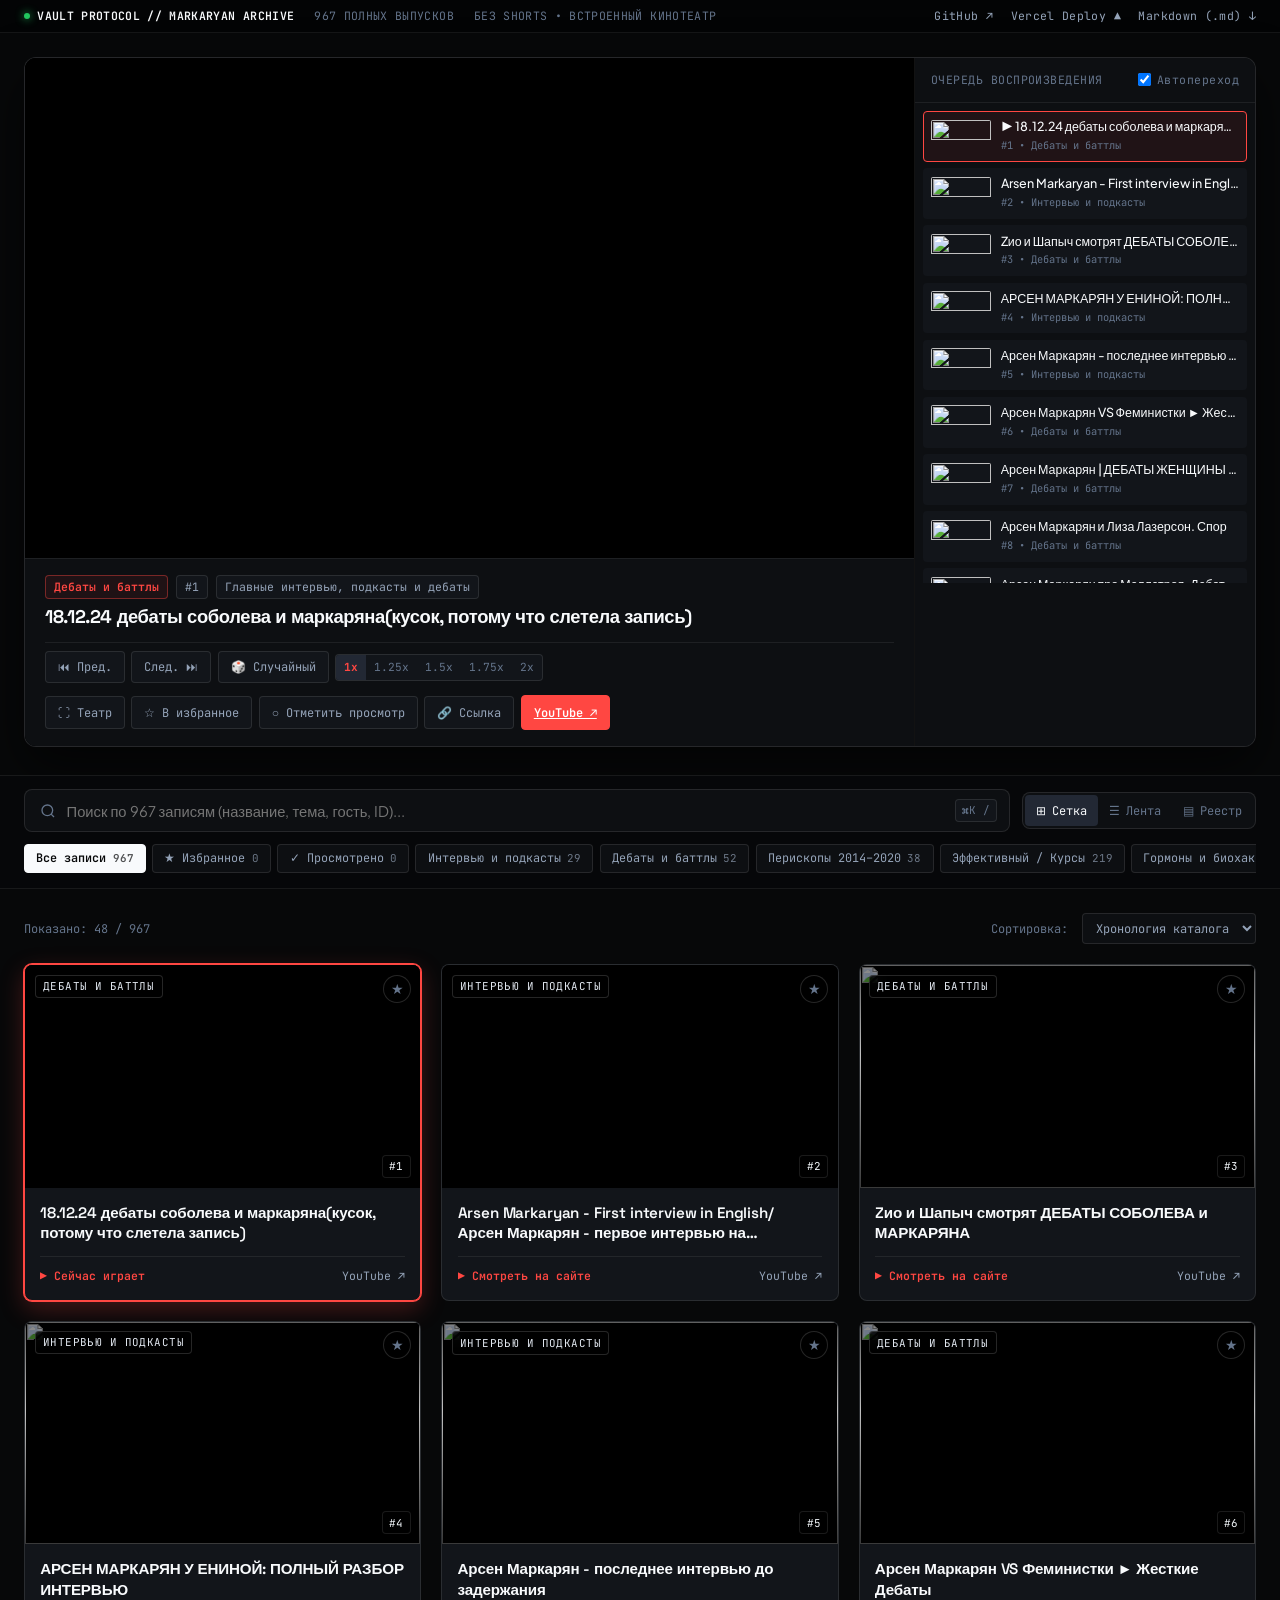
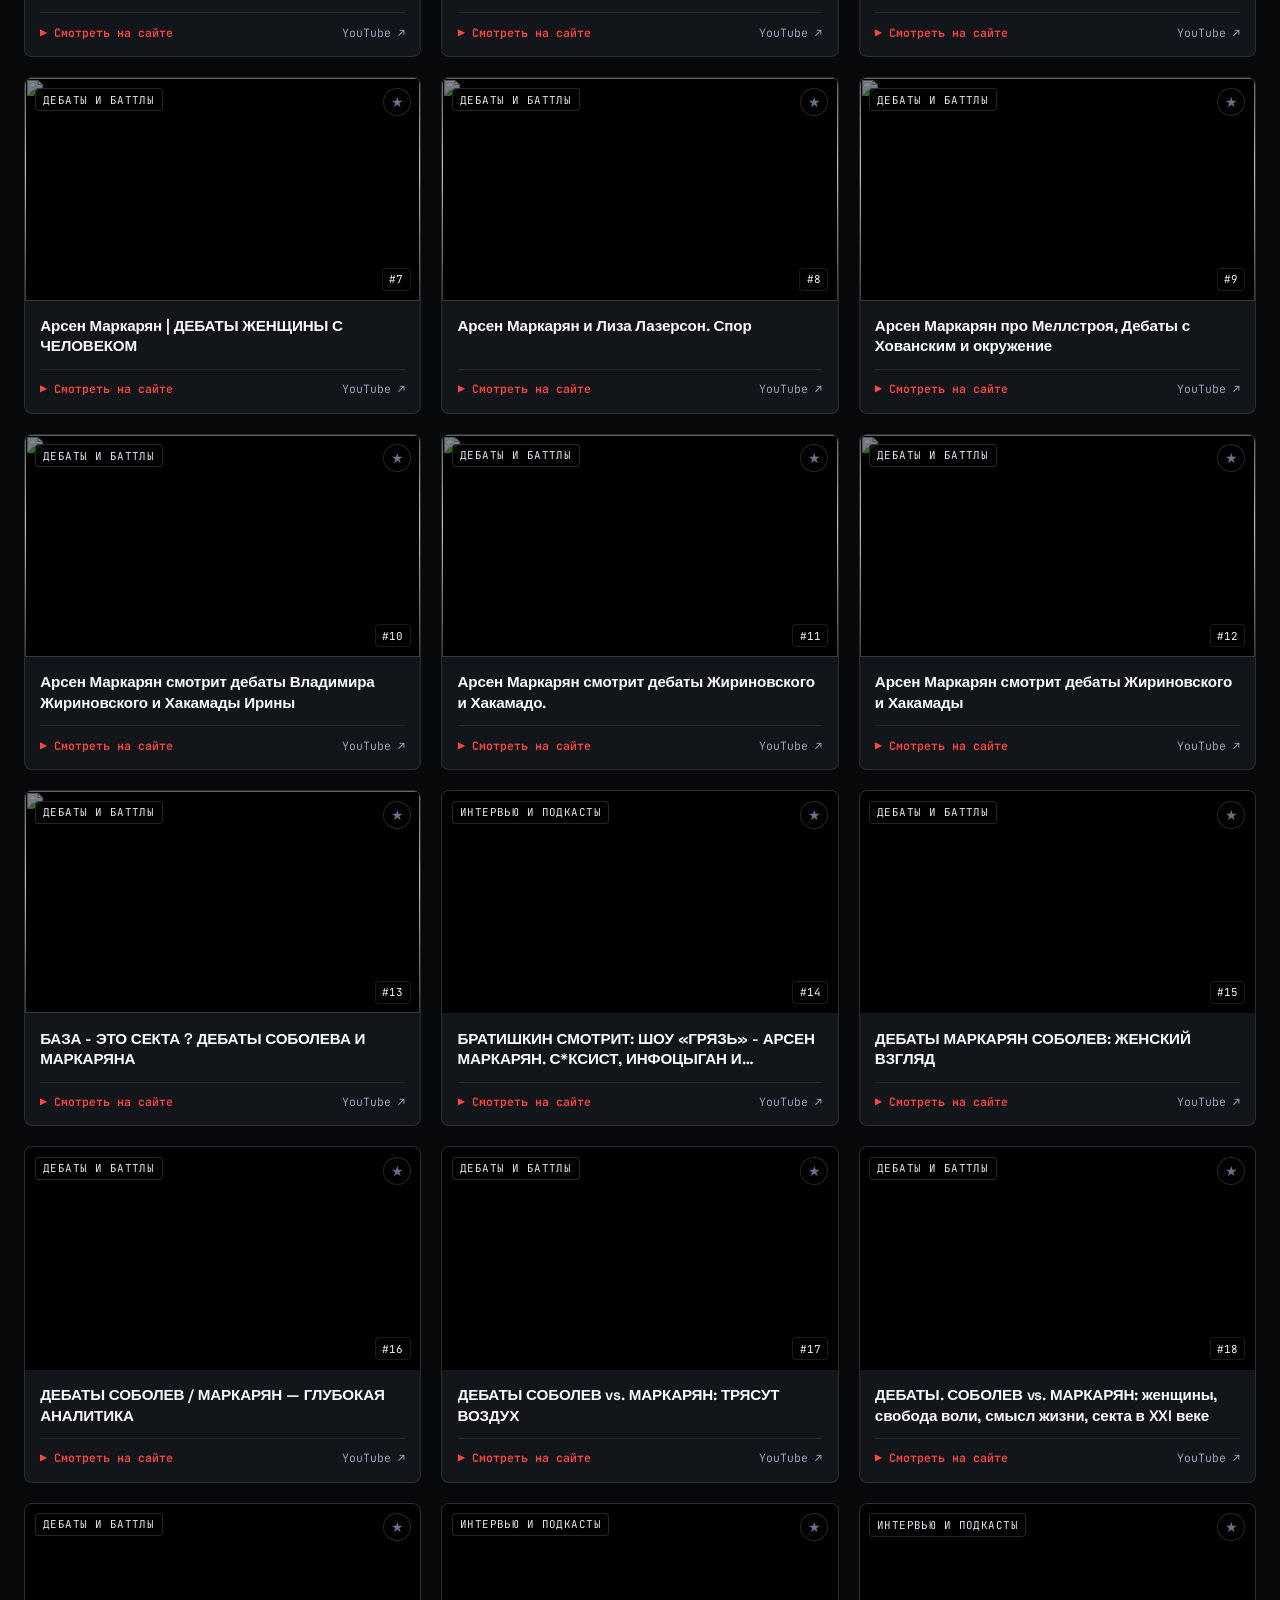
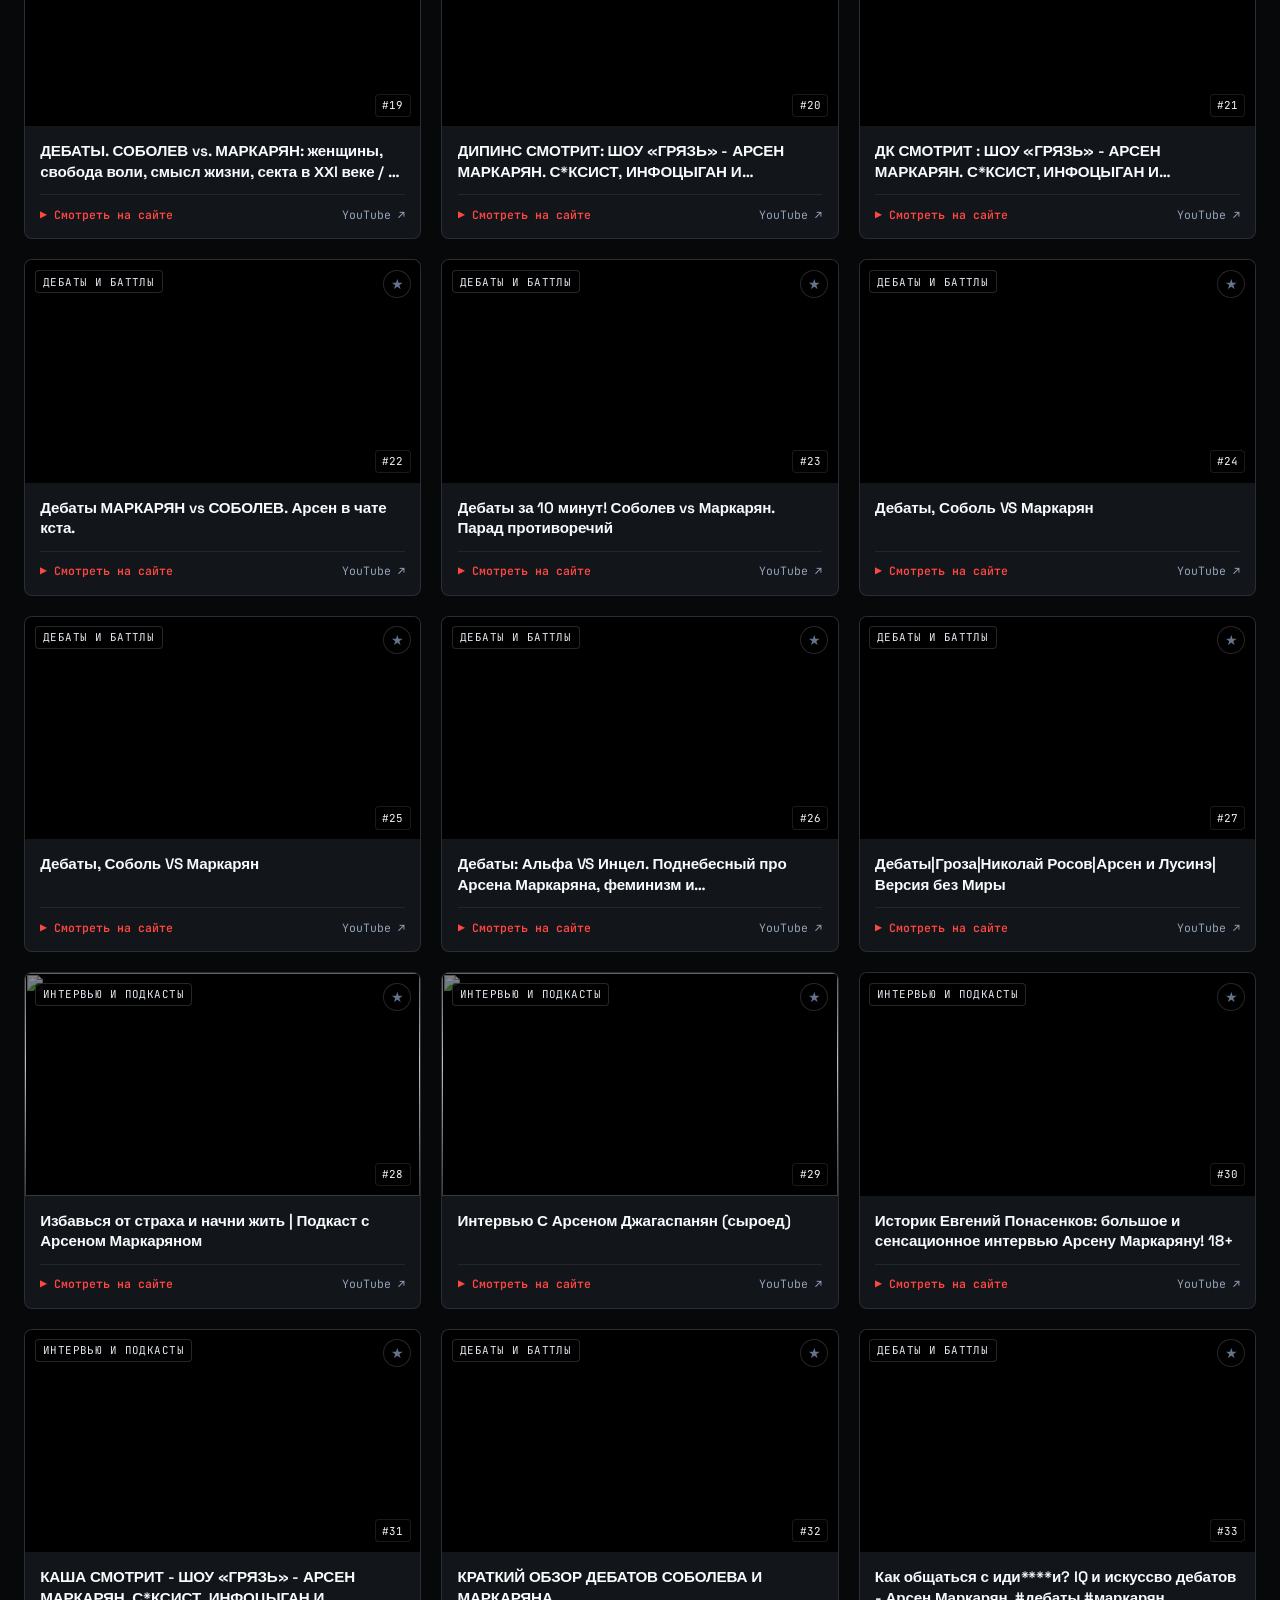
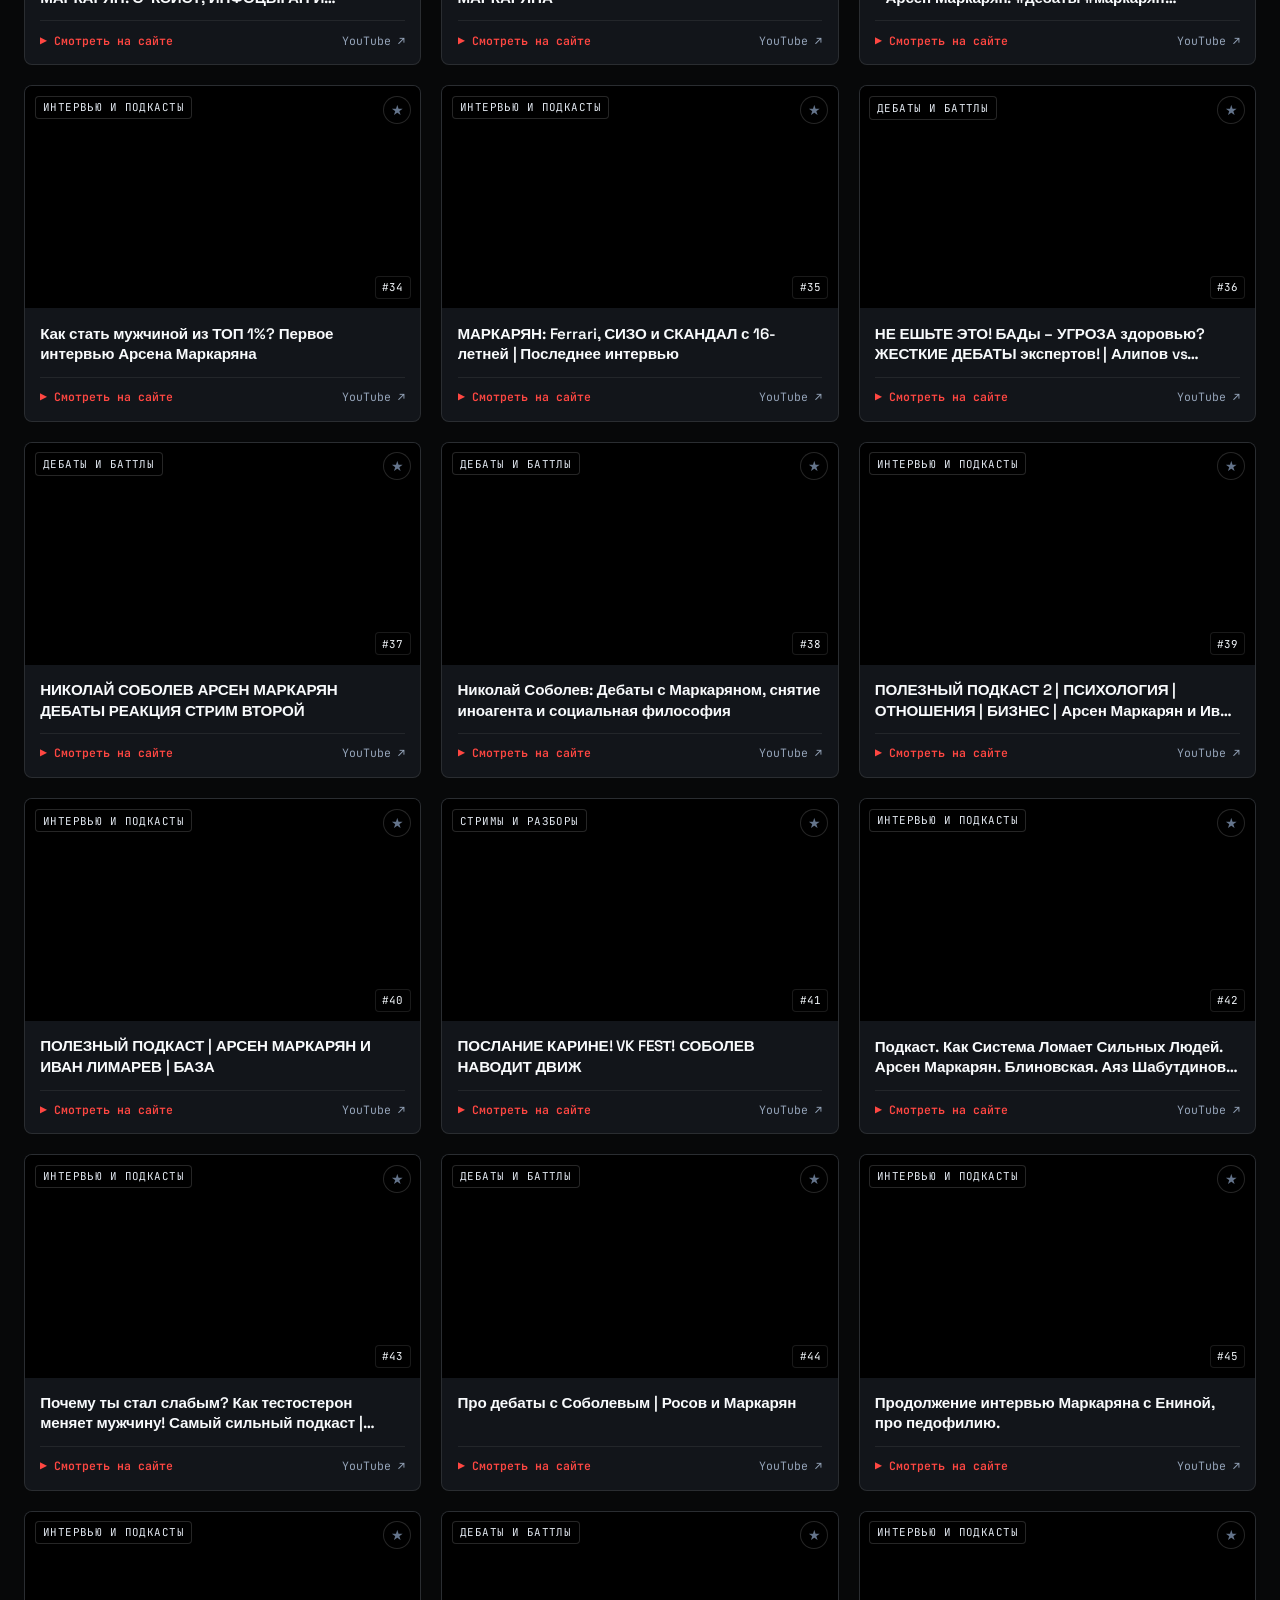
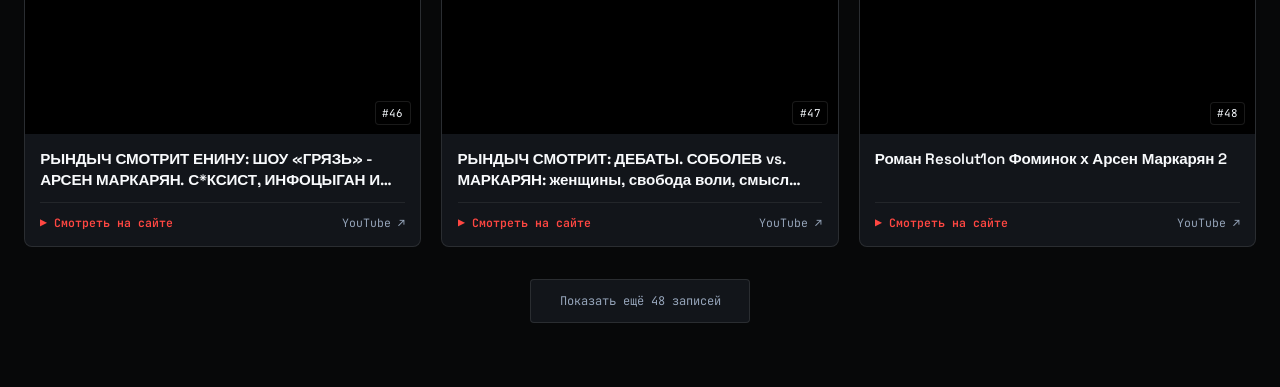
==== commit bb6e25fc: "feat: enhanced in-page cinema stage with theater toggle, direct hash routing, and fail-safe preview" ====
--- a/index.html
+++ b/index.html
@@ -3,7 +3,7 @@
 <head>
   <meta charset="UTF-8">
   <meta name="viewport" content="width=device-width, initial-scale=1.0">
-  <title>АРСЕН МАРКАРЯН // ОНЛАЙН-КИНОТЕАТР И АРХИВ (967 ЗАПИСЕЙ)</title>
+  <title>АРСЕН МАРКАРЯН // ОНЛАЙН-КИНОТЕАТР И АРХИВ (967 ВЫПУСКОВ)</title>
   
   <!-- Fonts -->
   <link rel="preconnect" href="https://fonts.googleapis.com">
@@ -118,6 +118,13 @@
       max-width: 1440px;
       margin: 0 auto;
       padding: 1.5rem 1.5rem 0.5rem 1.5rem;
+      transition: max-width 0.3s ease;
+    }
+
+    .cinema-stage-wrapper.theater-expanded {
+      max-width: 100%;
+      padding-left: 0.5rem;
+      padding-right: 0.5rem;
     }
 
     .stage-card {
@@ -129,6 +136,15 @@
       display: grid;
       grid-template-columns: 1fr 340px;
       gap: 0;
+      transition: all 0.3s ease;
+    }
+
+    .cinema-stage-wrapper.theater-expanded .stage-card {
+      grid-template-columns: 1fr;
+    }
+
+    .cinema-stage-wrapper.theater-expanded .stage-queue-col {
+      display: none;
     }
 
     @media (max-width: 1024px) {
@@ -922,7 +938,7 @@
       border: 1px solid var(--border-strong);
       border-radius: var(--radius-md);
       overflow: hidden;
-      box-shadow: 0 16px 40px rgba(0, 0, 0, 0.8);
+      box-shadow: 0 16px 40px rgba(0, 0, 0, 0.85);
       z-index: 60;
       display: none;
       animation: slideUp 0.25s cubic-bezier(0.16, 1, 0.3, 1);
@@ -931,6 +947,57 @@
     @keyframes slideUp {
       from { transform: translateY(20px); opacity: 0; }
       to { transform: translateY(0); opacity: 1; }
+    }
+
+    .mini-dock-preview {
+      position: relative;
+      width: 100%;
+      aspect-ratio: 16 / 9;
+      background: #000;
+      overflow: hidden;
+      cursor: pointer;
+    }
+
+    .mini-dock-preview img {
+      width: 100%;
+      height: 100%;
+      object-fit: cover;
+      opacity: 0.85;
+    }
+
+    .mini-dock-preview-overlay {
+      position: absolute;
+      inset: 0;
+      display: flex;
+      align-items: center;
+      justify-content: center;
+      background: rgba(0, 0, 0, 0.4);
+      gap: 0.5rem;
+      color: #fff;
+      font-family: var(--font-mono);
+      font-size: 0.75rem;
+      font-weight: 600;
+    }
+
+    .equalizer-anim {
+      display: flex;
+      align-items: flex-end;
+      gap: 2px;
+      height: 14px;
+    }
+
+    .equalizer-bar {
+      width: 3px;
+      background: var(--accent);
+      animation: eqBounce 1s infinite alternate ease-in-out;
+    }
+
+    .equalizer-bar:nth-child(2) { animation-delay: 0.2s; }
+    .equalizer-bar:nth-child(3) { animation-delay: 0.4s; }
+
+    @keyframes eqBounce {
+      from { height: 3px; }
+      to { height: 14px; }
     }
 
     .mini-dock-bar {
@@ -1020,7 +1087,7 @@
   <section class="cinema-stage-wrapper" id="stageSection">
     <div class="stage-card">
       <!-- Player Col -->
-      <div class="stage-player-col">
+      <div class="stage-player-col" id="stagePlayerCol">
         <div class="player-screen-wrap" id="playerScreenWrap">
           <div id="playerFrameContainer"></div>
           
@@ -1063,6 +1130,7 @@
             </div>
 
             <div class="ctrl-group">
+              <button class="ctrl-btn" id="btnTheaterToggle" title="Театральный режим (на всю ширину)">⛶ Театр</button>
               <button class="ctrl-btn" id="btnStageFav">★ В избранное</button>
               <button class="ctrl-btn" id="btnStageWatched">✓ Просмотрено</button>
               <button class="ctrl-btn" id="btnShare">🔗 Ссылка</button>
@@ -1148,11 +1216,21 @@
 
   <!-- FLOATING MINI-PLAYER DOCK (появляется при скролле вниз) -->
   <div class="mini-dock" id="miniDock">
-    <div id="miniPlayerHost" style="aspect-ratio: 16 / 9; background: #000;"></div>
+    <div class="mini-dock-preview" id="miniDockPreview" title="Нажмите, чтобы вернуться к плееру">
+      <img id="miniThumbImg" src="" alt="">
+      <div class="mini-dock-preview-overlay">
+        <div class="equalizer-anim">
+          <div class="equalizer-bar"></div>
+          <div class="equalizer-bar"></div>
+          <div class="equalizer-bar"></div>
+        </div>
+        <span>ИГРАЕТ В КИНОЗАЛЕ</span>
+      </div>
+    </div>
     <div class="mini-dock-bar">
       <span class="mini-title" id="miniTitle">Сейчас играет</span>
       <div style="display: flex; gap: 0.3rem;">
-        <button class="ctrl-btn" id="miniJumpTop" style="padding: 0.3rem 0.5rem;" title="К кинотеатру вверху">↑ Кинозал</button>
+        <button class="ctrl-btn" id="miniJumpTop" style="padding: 0.3rem 0.5rem;" title="К кинотеатру вверху">↑ Наверх</button>
         <button class="ctrl-btn" id="miniClose" style="padding: 0.3rem 0.5rem;" title="Скрыть мини-окно">✕</button>
       </div>
     </div>
@@ -1210,8 +1288,16 @@
 
     let favorites = JSON.parse(localStorage.getItem('vault_favs') || '[]');
     let watched = JSON.parse(localStorage.getItem('vault_watched') || '[]');
-    let lastSavedVideoId = localStorage.getItem('vault_last_id') || ITEMS[0].id;
     let autoPlayNext = localStorage.getItem('vault_autoplay') !== 'false';
+    let currentSpeed = parseFloat(localStorage.getItem('vault_speed') || '1');
+
+    // Hash video support (#v=ID)
+    function getHashVideoId() {
+      const m = window.location.hash.match(/#v=([a-zA-Z0-9_-]+)/);
+      return m ? m[1] : null;
+    }
+
+    let lastSavedVideoId = getHashVideoId() || localStorage.getItem('vault_last_id') || ITEMS[0].id;
 
     let filteredItems = [];
     let currentPlayingItem = null;
@@ -1219,6 +1305,7 @@
     let isYtReady = false;
 
     // DOM Elements
+    const stageSection = document.getElementById('stageSection');
     const playerFrameContainer = document.getElementById('playerFrameContainer');
     const playerErrorBanner = document.getElementById('playerErrorBanner');
     const errorDirectYtBtn = document.getElementById('errorDirectYtBtn');
@@ -1233,6 +1320,7 @@
     const btnNext = document.getElementById('btnNext');
     const btnStageShuffle = document.getElementById('btnStageShuffle');
     const btnShare = document.getElementById('btnShare');
+    const btnTheaterToggle = document.getElementById('btnTheaterToggle');
     const autoPlayNextCheck = document.getElementById('autoPlayNextCheck');
     const queueList = document.getElementById('queueList');
 
@@ -1252,6 +1340,8 @@
     const modeTable = document.getElementById('modeTable');
 
     const miniDock = document.getElementById('miniDock');
+    const miniDockPreview = document.getElementById('miniDockPreview');
+    const miniThumbImg = document.getElementById('miniThumbImg');
     const miniTitle = document.getElementById('miniTitle');
     const miniJumpTop = document.getElementById('miniJumpTop');
     const miniClose = document.getElementById('miniClose');
@@ -1283,7 +1373,7 @@
     // YouTube Iframe API initialization
     window.onYouTubeIframeAPIReady = function() {
       isYtReady = true;
-      mountPlayer(currentPlayingItem || getInitialVideo());
+      mountPlayer(currentPlayingItem || getInitialVideo(), false);
     };
 
     function getInitialVideo() {
@@ -1292,13 +1382,18 @@
     }
 
     // Play video directly on page
-    function playVideo(item, shouldScroll = false) {
+    function playVideo(item, shouldScroll = false, autoStart = true) {
       if (!item) return;
       currentPlayingItem = item;
       localStorage.setItem('vault_last_id', item.id);
+      
+      // Update hash without jumping
+      try {
+        history.replaceState(null, null, '#v=' + item.id);
+      } catch(e) {}
 
       // Auto-mark watched
-      if (!watched.includes(item.id)) {
+      if (autoStart && !watched.includes(item.id)) {
         watched.push(item.id);
         localStorage.setItem('vault_watched', JSON.stringify(watched));
       }
@@ -1310,15 +1405,20 @@
       stageCat.textContent = item.cat;
       stageDirectYt.href = item.url;
       miniTitle.textContent = item.title;
+      miniThumbImg.src = `https://i.ytimg.com/vi/${item.id}/mqdefault.jpg`;
 
       updateStageFavButton();
       updateStageWatchedButton();
       playerErrorBanner.classList.remove('active');
 
       if (isYtReady && ytPlayer && typeof ytPlayer.loadVideoById === 'function') {
-        ytPlayer.loadVideoById(item.id);
+        if (autoStart) {
+          ytPlayer.loadVideoById(item.id);
+        } else {
+          ytPlayer.cueVideoById(item.id);
+        }
       } else {
-        mountPlayer(item);
+        mountPlayer(item, autoStart);
       }
 
       renderQueue();
@@ -1329,14 +1429,19 @@
       }
     }
 
-    function mountPlayer(item) {
+    function mountPlayer(item, autoStart = true) {
       if (!item) item = getInitialVideo();
       currentPlayingItem = item;
-
-      // Create or replace iframe
+      miniThumbImg.src = `https://i.ytimg.com/vi/${item.id}/mqdefault.jpg`;
+
+      const originParam = window.location.origin && window.location.origin.startsWith('http')
+        ? `&origin=${encodeURIComponent(window.location.origin)}`
+        : '';
+      const autoplayParam = autoStart ? '1' : '0';
+
       playerFrameContainer.innerHTML = `
         <iframe id="mainYtIframe"
-          src="https://www.youtube.com/embed/${item.id}?enablejsapi=1&autoplay=1&rel=0&modestbranding=1"
+          src="https://www.youtube.com/embed/${item.id}?enablejsapi=1&autoplay=${autoplayParam}&rel=0&modestbranding=1${originParam}"
           allow="accelerometer; autoplay; clipboard-write; encrypted-media; gyroscope; picture-in-picture; web-share"
           allowfullscreen>
         </iframe>
@@ -1346,6 +1451,7 @@
         try {
           ytPlayer = new YT.Player('mainYtIframe', {
             events: {
+              'onReady': onPlayerReady,
               'onStateChange': onPlayerStateChange,
               'onError': onPlayerError
             }
@@ -1356,6 +1462,12 @@
       }
     }
 
+    function onPlayerReady(event) {
+      if (currentSpeed !== 1 && typeof ytPlayer.setPlaybackRate === 'function') {
+        ytPlayer.setPlaybackRate(currentSpeed);
+      }
+    }
+
     function onPlayerStateChange(event) {
       // YT.PlayerState.ENDED = 0
       if (event.data === 0 && autoPlayNext) {
@@ -1377,9 +1489,9 @@
       const list = filteredItems.length > 0 ? filteredItems : ITEMS;
       const idx = list.findIndex(i => i.id === currentPlayingItem?.id);
       if (idx >= 0 && idx < list.length - 1) {
-        playVideo(list[idx + 1]);
+        playVideo(list[idx + 1], false, true);
       } else if (list.length > 0) {
-        playVideo(list[0]);
+        playVideo(list[0], false, true);
       }
     }
 
@@ -1387,7 +1499,7 @@
       const list = filteredItems.length > 0 ? filteredItems : ITEMS;
       const idx = list.findIndex(i => i.id === currentPlayingItem?.id);
       if (idx > 0) {
-        playVideo(list[idx - 1]);
+        playVideo(list[idx - 1], false, true);
       }
     }
 
@@ -1395,7 +1507,7 @@
       const list = filteredItems.length > 0 ? filteredItems : ITEMS;
       if (list.length === 0) return;
       const rIdx = Math.floor(Math.random() * list.length);
-      playVideo(list[rIdx], true);
+      playVideo(list[rIdx], true, true);
       showToast('🎲 Выбран случайный материал');
     }
 
@@ -1403,7 +1515,6 @@
       const list = filteredItems.length > 0 ? filteredItems : ITEMS;
       const currIdx = list.findIndex(i => i.id === currentPlayingItem?.id);
       
-      // Show up to 25 items around current
       const start = Math.max(0, currIdx >= 0 ? currIdx : 0);
       const queueItems = list.slice(start, start + 25);
 
@@ -1423,7 +1534,7 @@
       queueList.querySelectorAll('.queue-item').forEach(el => {
         el.addEventListener('click', () => {
           const it = ITEMS.find(i => i.id === el.dataset.queueId);
-          if (it) playVideo(it);
+          if (it) playVideo(it, true, true);
         });
       });
     }
@@ -1670,7 +1781,7 @@
           if (e.target.closest('[data-fav-id]') || (e.target.tagName === 'A' && !e.target.classList.contains('play-trigger'))) return;
           const found = ITEMS.find(i => i.id === el.dataset.id);
           if (found) {
-            playVideo(found, true);
+            playVideo(found, true, true);
           }
         });
       });
@@ -1702,16 +1813,31 @@
 
     btnShare.addEventListener('click', () => {
       if (currentPlayingItem) {
-        navigator.clipboard.writeText(currentPlayingItem.url).then(() => {
-          showToast('✓ Ссылка скопирована в буфер');
+        const shareUrl = window.location.origin + window.location.pathname + '#v=' + currentPlayingItem.id;
+        navigator.clipboard.writeText(shareUrl).then(() => {
+          showToast('✓ Ссылка с таймлайном скопирована');
+        }).catch(() => {
+          navigator.clipboard.writeText(currentPlayingItem.url).then(() => {
+            showToast('✓ Ссылка YouTube скопирована');
+          });
         });
       }
+    });
+
+    // Theater mode toggle
+    btnTheaterToggle.addEventListener('click', () => {
+      const isExp = stageSection.classList.toggle('theater-expanded');
+      btnTheaterToggle.classList.toggle('active', isExp);
+      btnTheaterToggle.textContent = isExp ? '⛶ Обычный' : '⛶ Театр';
+      showToast(isExp ? 'Включен широкий режим' : 'Обычный режим');
     });
 
     // Speed buttons
     document.querySelectorAll('.speed-opt').forEach(b => {
       b.addEventListener('click', () => {
         const sp = parseFloat(b.dataset.speed);
+        currentSpeed = sp;
+        localStorage.setItem('vault_speed', sp);
         if (ytPlayer && typeof ytPlayer.setPlaybackRate === 'function') {
           ytPlayer.setPlaybackRate(sp);
         }
@@ -1792,6 +1918,10 @@
       document.getElementById('stageSection').scrollIntoView({ behavior: 'smooth' });
     });
 
+    miniDockPreview.addEventListener('click', () => {
+      document.getElementById('stageSection').scrollIntoView({ behavior: 'smooth' });
+    });
+
     miniClose.addEventListener('click', () => {
       miniDock.style.display = 'none';
       miniDockClosed = true;
@@ -1806,12 +1936,22 @@
       if (document.activeElement !== archSearch) {
         if (e.key === 'ArrowRight' && (e.metaKey || e.ctrlKey)) playNext();
         if (e.key === 'ArrowLeft' && (e.metaKey || e.ctrlKey)) playPrev();
+        if (e.key === 't' || e.key === 'T') btnTheaterToggle.click();
       }
     });
 
+    // Listen to hash changes (if user presses back/forward in browser)
+    window.addEventListener('hashchange', () => {
+      const hId = getHashVideoId();
+      if (hId && (!currentPlayingItem || currentPlayingItem.id !== hId)) {
+        const target = ITEMS.find(i => i.id === hId);
+        if (target) playVideo(target, false, true);
+      }
+    });
+
     // Boot
     const initialItem = getInitialVideo();
-    playVideo(initialItem, false);
+    playVideo(initialItem, false, false);
     renderCategories();
     applyFilter();
   </script>
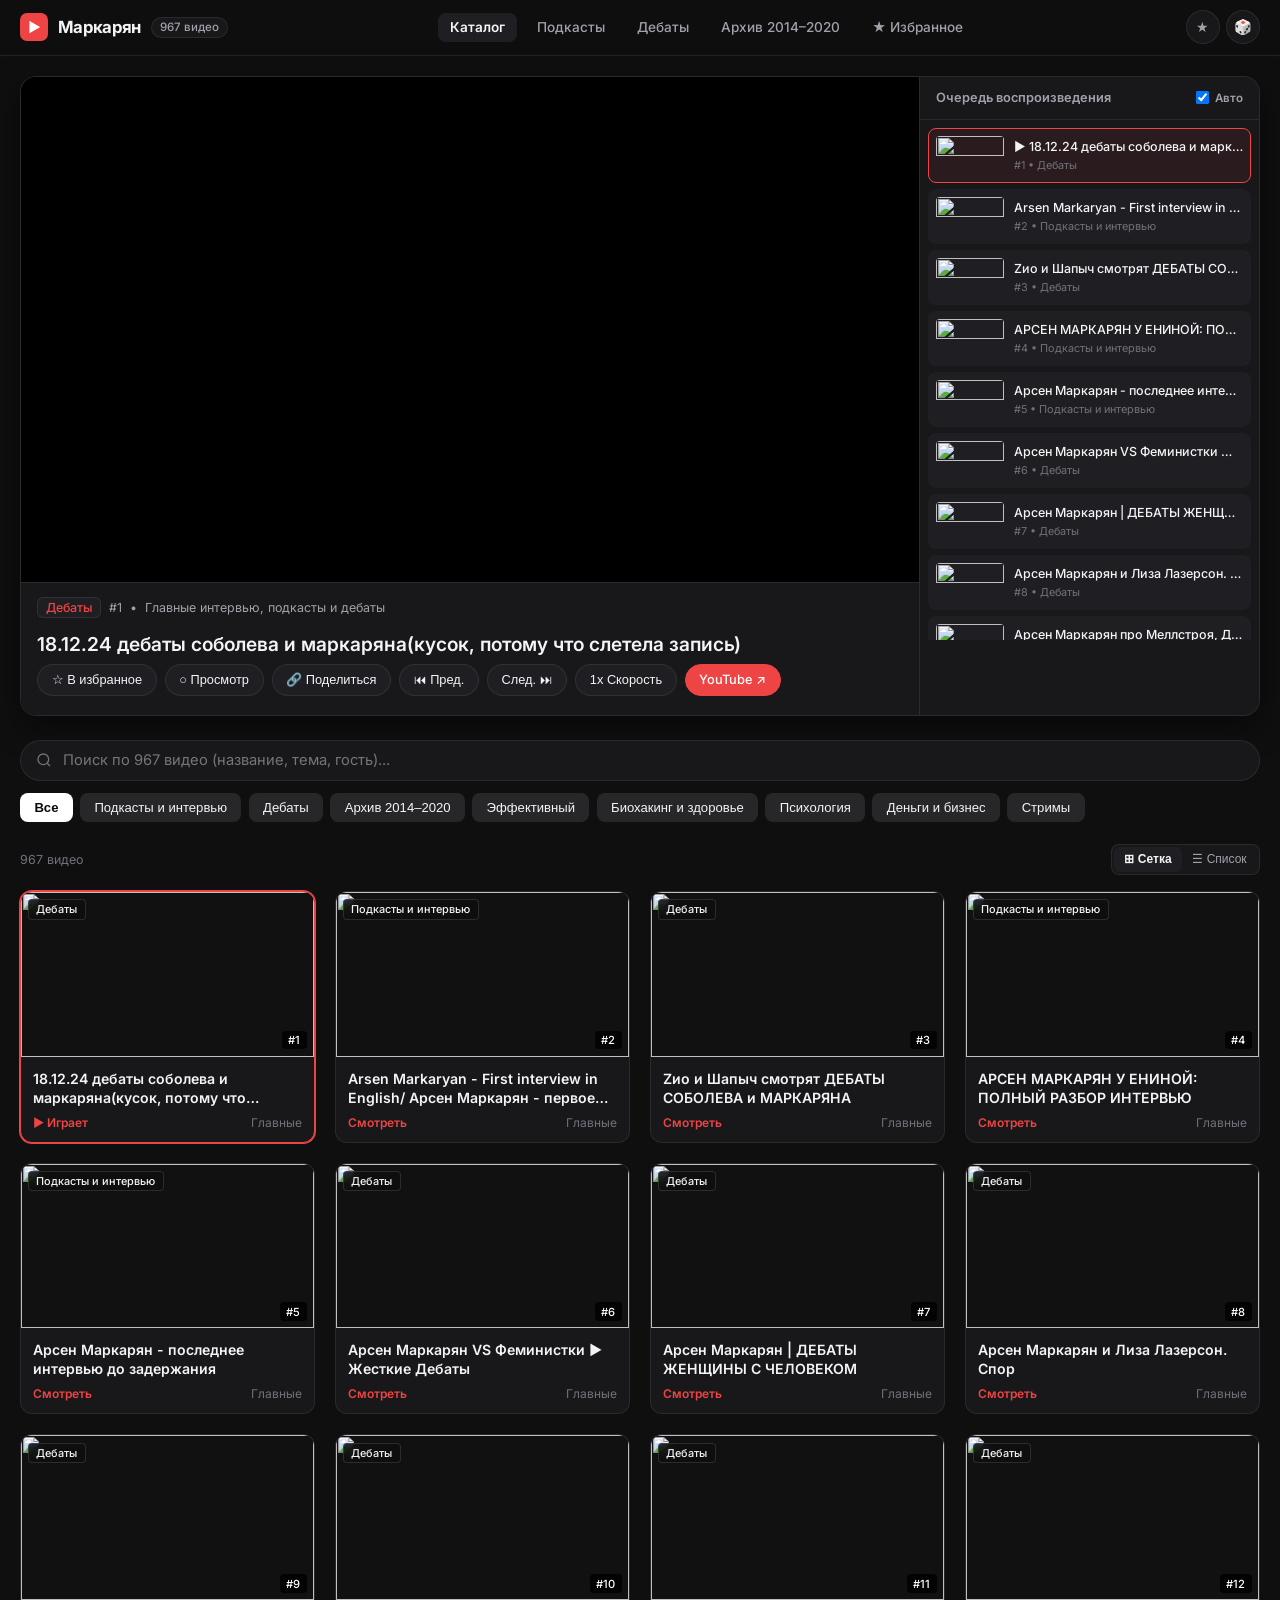
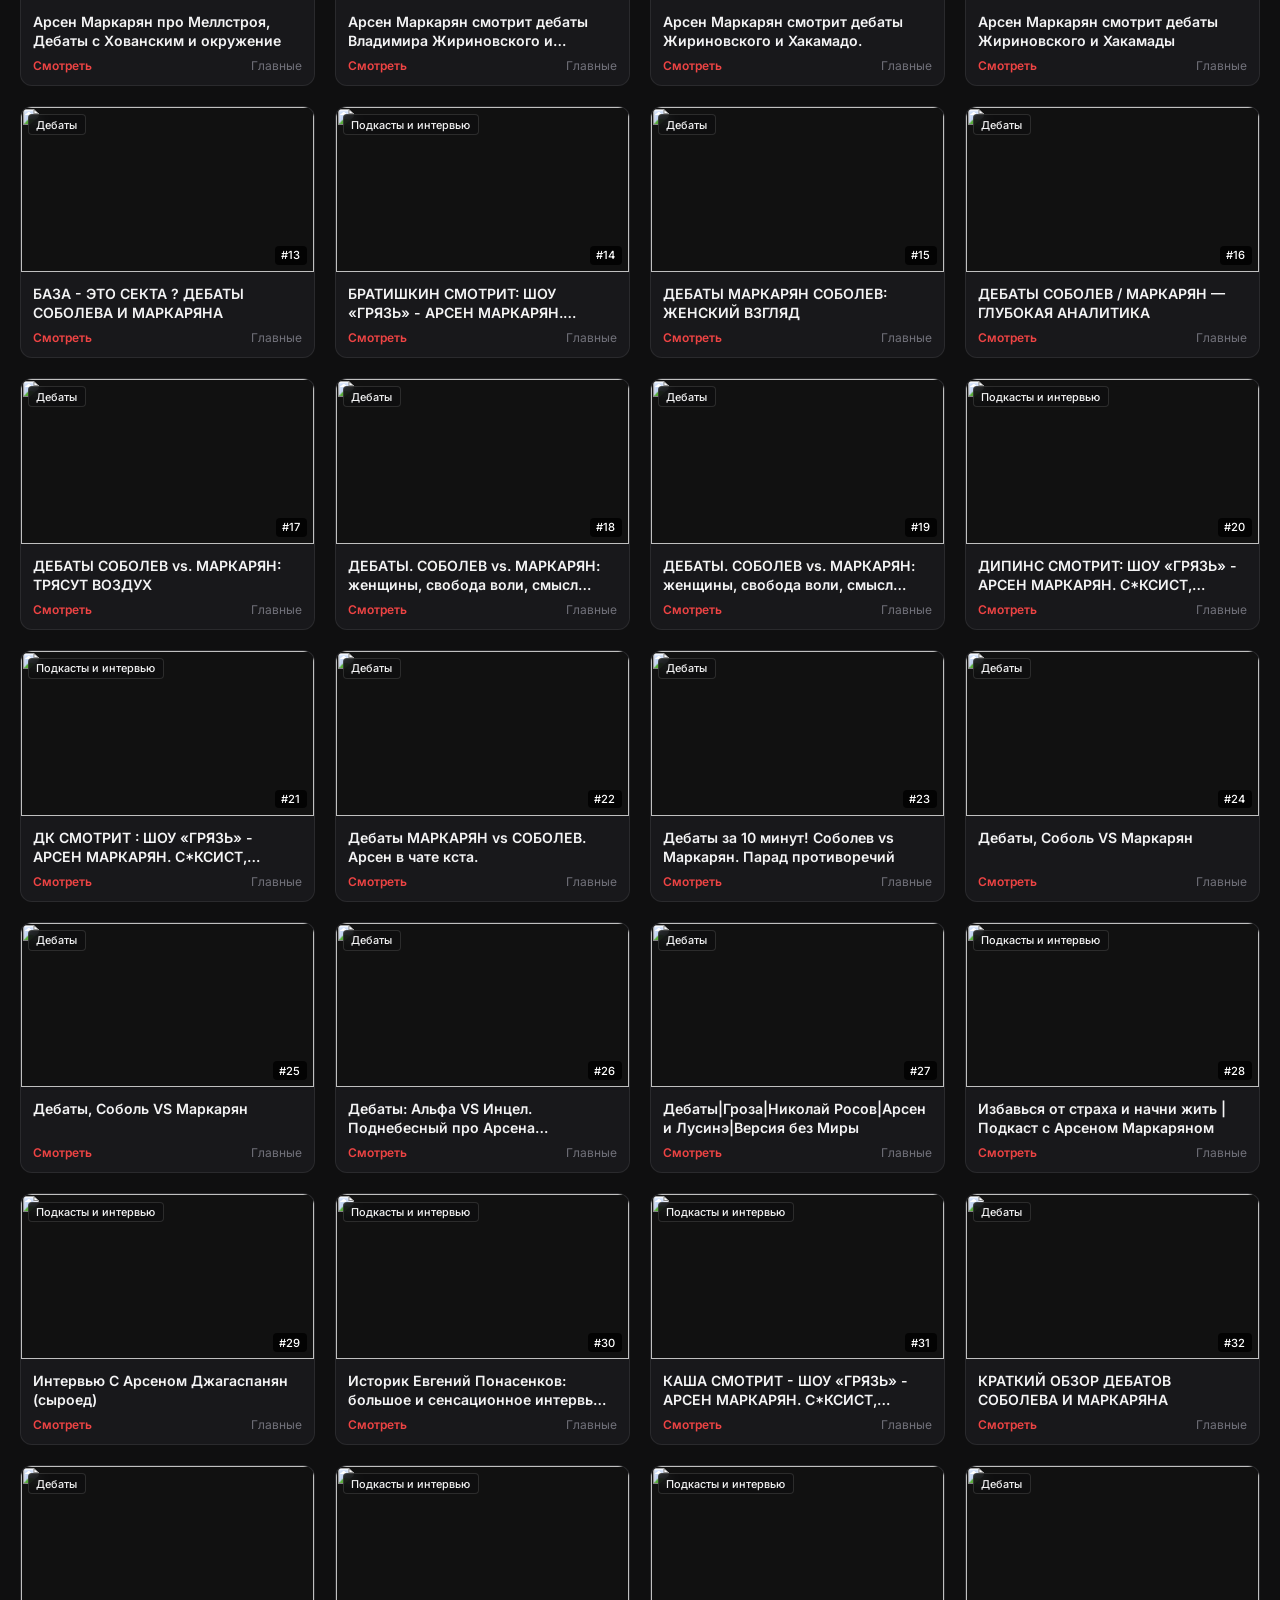
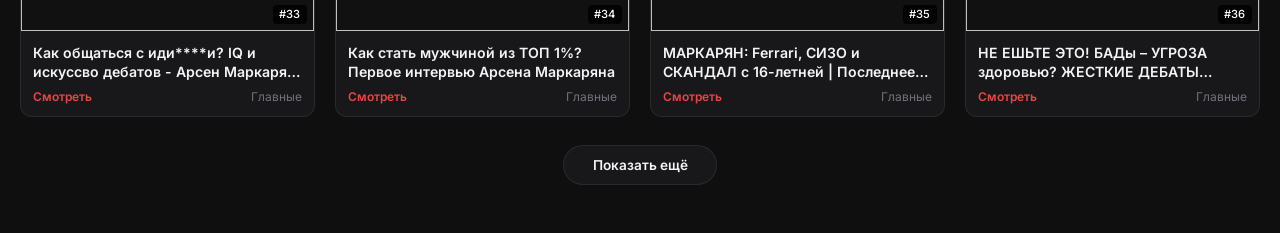
==== commit 8acc256f: "feat: production-ready modern consumer streaming app with mobile-first UX" ====
--- a/index.html
+++ b/index.html
@@ -2,411 +2,434 @@
 <html lang="ru">
 <head>
   <meta charset="UTF-8">
-  <meta name="viewport" content="width=device-width, initial-scale=1.0">
-  <title>АРСЕН МАРКАРЯН // ОНЛАЙН-КИНОТЕАТР И АРХИВ (967 ВЫПУСКОВ)</title>
+  <meta name="viewport" content="width=device-width, initial-scale=1.0, maximum-scale=1.0, user-scalable=no">
+  <title>Арсен Маркарян — Видеоархив (967 записей)</title>
   
-  <!-- Fonts -->
   <link rel="preconnect" href="https://fonts.googleapis.com">
   <link rel="preconnect" href="https://fonts.gstatic.com" crossorigin>
-  <link href="https://fonts.googleapis.com/css2?family=JetBrains+Mono:wght@400;500;600;700&family=Plus+Jakarta+Sans:wght@400;500;600;700;800&family=Space+Grotesk:wght@500;600;700&display=swap" rel="stylesheet">
+  <link href="https://fonts.googleapis.com/css2?family=Inter:wght@400;500;600;700&display=swap" rel="stylesheet">
 
   <style>
     :root {
-      --bg: #070809;
-      --bg-surface: #0d0f12;
-      --bg-card: #12151a;
-      --bg-card-hover: #181d24;
-      --bg-active: #222834;
+      --bg: #0f0f10;
+      --bg-surface: #18181b;
+      --bg-card: #1f1f23;
+      --bg-card-hover: #27272e;
+      --bg-pill: #27272a;
+      --bg-pill-active: #ffffff;
       
-      --border-subtle: rgba(255, 255, 255, 0.07);
-      --border-card: rgba(255, 255, 255, 0.10);
-      --border-strong: rgba(255, 255, 255, 0.22);
+      --border: rgba(255, 255, 255, 0.08);
+      --border-hover: rgba(255, 255, 255, 0.16);
       
-      --text-white: #f8fafc;
-      --text-body: #cbd5e1;
-      --text-dim: #94a3b8;
-      --text-muted: #64748b;
+      --text-main: #f4f4f5;
+      --text-sub: #a1a1aa;
+      --text-muted: #71717a;
+      --text-pill-active: #09090b;
       
-      --accent: #ff4742;
-      --accent-hover: #ff5f5a;
-      --accent-glow: rgba(255, 71, 66, 0.25);
-      
-      --watched-color: #10b981;
-      --fav-color: #fbbf24;
-
-      --font-display: "Space Grotesk", -apple-system, BlinkMacSystemFont, sans-serif;
-      --font-body: "Plus Jakarta Sans", -apple-system, BlinkMacSystemFont, sans-serif;
-      --font-mono: "JetBrains Mono", ui-monospace, SFMono-Regular, Menlo, monospace;
-      
-      --radius-sm: 4px;
-      --radius-md: 8px;
-      --radius-lg: 12px;
+      --accent: #ef4444;
+      --accent-glow: rgba(239, 68, 68, 0.3);
+      --fav: #eab308;
+      --watched: #10b981;
+
+      --font: "Inter", -apple-system, BlinkMacSystemFont, "Segoe UI", Roboto, sans-serif;
     }
 
     * {
       box-sizing: border-box;
       margin: 0;
       padding: 0;
-    }
-
-    html, body {
+      -webkit-tap-highlight-color: transparent;
+    }
+
+    body {
       background: var(--bg);
-      color: var(--text-body);
-      font-family: var(--font-body);
+      color: var(--text-main);
+      font-family: var(--font);
       -webkit-font-smoothing: antialiased;
-      -moz-osx-font-smoothing: grayscale;
       min-height: 100vh;
-      line-height: 1.5;
-    }
-
-    /* Top Archival Protocol Ticker */
-    .vault-ticker {
-      background: #030405;
-      border-bottom: 1px solid var(--border-subtle);
-      font-family: var(--font-mono);
-      font-size: 0.72rem;
-      color: var(--text-muted);
-      letter-spacing: 0.03em;
-      padding: 0.45rem 1.5rem;
+    }
+
+    @media (max-width: 768px) {
+      body {
+        padding-bottom: 65px;
+      }
+    }
+
+    /* Modern App Header */
+    .app-header {
+      position: sticky;
+      top: 0;
+      z-index: 50;
+      background: rgba(15, 15, 16, 0.96);
+      backdrop-filter: blur(12px);
+      -webkit-backdrop-filter: blur(12px);
+      border-bottom: 1px solid var(--border);
+      padding: 0.65rem 1.25rem;
       display: flex;
       align-items: center;
       justify-content: space-between;
       gap: 1rem;
     }
 
-    .ticker-left {
-      display: flex;
-      align-items: center;
-      gap: 1.25rem;
-      flex-wrap: wrap;
-    }
-
-    .ticker-stamp {
-      display: inline-flex;
-      align-items: center;
-      gap: 0.45rem;
-      color: var(--text-white);
+    .header-inner {
+      max-width: 1280px;
+      margin: 0 auto;
+      width: 100%;
+      display: flex;
+      align-items: center;
+      justify-content: space-between;
+    }
+
+    .brand-wrap {
+      display: flex;
+      align-items: center;
+      gap: 0.6rem;
+      text-decoration: none;
+      color: inherit;
+    }
+
+    .brand-icon {
+      width: 28px;
+      height: 28px;
+      background: var(--accent);
+      border-radius: 7px;
+      display: flex;
+      align-items: center;
+      justify-content: center;
+      color: #fff;
+      font-size: 0.85rem;
+      font-weight: 700;
+    }
+
+    .brand-title {
+      font-size: 1.05rem;
+      font-weight: 700;
+      letter-spacing: -0.02em;
+    }
+
+    .brand-badge {
+      font-size: 0.72rem;
+      background: var(--bg-surface);
+      border: 1px solid var(--border);
+      color: var(--text-sub);
+      padding: 0.15rem 0.5rem;
+      border-radius: 9999px;
+      font-weight: 500;
+    }
+
+    .desktop-nav {
+      display: none;
+      align-items: center;
+      gap: 0.5rem;
+    }
+
+    @media (min-width: 769px) {
+      .desktop-nav {
+        display: flex;
+      }
+    }
+
+    .nav-link-btn {
+      background: transparent;
+      border: none;
+      color: var(--text-sub);
+      font-family: inherit;
+      font-size: 0.85rem;
+      font-weight: 500;
+      padding: 0.4rem 0.75rem;
+      border-radius: 8px;
+      cursor: pointer;
+      transition: all 0.15s;
+    }
+
+    .nav-link-btn:hover {
+      color: var(--text-main);
+      background: var(--bg-surface);
+    }
+
+    .nav-link-btn.active {
+      color: var(--text-main);
+      background: var(--bg-card);
       font-weight: 600;
     }
 
-    .status-ping {
-      width: 6px;
-      height: 6px;
-      background: #22c55e;
+    .header-actions {
+      display: flex;
+      align-items: center;
+      gap: 0.4rem;
+    }
+
+    .btn-icon {
+      background: var(--bg-surface);
+      border: 1px solid var(--border);
+      color: var(--text-sub);
+      width: 34px;
+      height: 34px;
       border-radius: 50%;
-      box-shadow: 0 0 8px #22c55e;
-    }
-
-    .ticker-right {
-      display: flex;
-      align-items: center;
-      gap: 1.1rem;
-    }
-
-    .ticker-link {
-      color: var(--text-dim);
-      text-decoration: none;
-      transition: color 0.15s;
-    }
-
-    .ticker-link:hover {
-      color: var(--text-white);
-    }
-
-    /* CINEMA STAGE SECTION */
-    .cinema-stage-wrapper {
-      max-width: 1440px;
+      display: flex;
+      align-items: center;
+      justify-content: center;
+      cursor: pointer;
+      font-size: 0.9rem;
+      transition: all 0.15s;
+    }
+
+    .btn-icon:hover, .btn-icon.active {
+      color: var(--text-main);
+      border-color: var(--border-hover);
+      background: var(--bg-card);
+    }
+
+    /* Main Player Section (Responsive) */
+    .player-outer {
+      max-width: 1280px;
       margin: 0 auto;
-      padding: 1.5rem 1.5rem 0.5rem 1.5rem;
-      transition: max-width 0.3s ease;
-    }
-
-    .cinema-stage-wrapper.theater-expanded {
-      max-width: 100%;
-      padding-left: 0.5rem;
-      padding-right: 0.5rem;
-    }
-
-    .stage-card {
-      background: var(--bg-surface);
-      border: 1px solid var(--border-card);
-      border-radius: var(--radius-lg);
+      padding: 0;
+    }
+
+    @media (min-width: 769px) {
+      .player-outer {
+        padding: 1.25rem 1.25rem 0.5rem 1.25rem;
+      }
+    }
+
+    .player-card {
+      background: #000;
       overflow: hidden;
-      box-shadow: 0 20px 50px rgba(0, 0, 0, 0.6);
-      display: grid;
-      grid-template-columns: 1fr 340px;
-      gap: 0;
-      transition: all 0.3s ease;
-    }
-
-    .cinema-stage-wrapper.theater-expanded .stage-card {
-      grid-template-columns: 1fr;
-    }
-
-    .cinema-stage-wrapper.theater-expanded .stage-queue-col {
-      display: none;
-    }
-
-    @media (max-width: 1024px) {
-      .stage-card {
-        grid-template-columns: 1fr;
-      }
-    }
-
-    .stage-player-col {
+    }
+
+    @media (min-width: 769px) {
+      .player-card {
+        background: var(--bg-surface);
+        border: 1px solid var(--border);
+        border-radius: 16px;
+        box-shadow: 0 10px 30px rgba(0,0,0,0.5);
+      }
+    }
+
+    .player-desktop-layout {
+      display: flex;
+      flex-direction: column;
+    }
+
+    @media (min-width: 1024px) {
+      .player-desktop-layout {
+        display: grid;
+        grid-template-columns: 1fr 340px;
+      }
+    }
+
+    .player-main-col {
       display: flex;
       flex-direction: column;
       background: #000;
-      border-right: 1px solid var(--border-subtle);
-    }
-
-    @media (max-width: 1024px) {
-      .stage-player-col {
-        border-right: none;
-        border-bottom: 1px solid var(--border-subtle);
-      }
-    }
-
-    .player-screen-wrap {
+    }
+
+    .video-viewport {
       position: relative;
       width: 100%;
       aspect-ratio: 16 / 9;
       background: #000;
-    }
-
-    #playerFrameContainer {
-      width: 100%;
-      height: 100%;
+      max-height: 70vh;
+    }
+
+    .video-viewport iframe {
       position: absolute;
       inset: 0;
-    }
-
-    #playerFrameContainer iframe {
       width: 100%;
       height: 100%;
       border: none;
-      display: block;
-    }
-
-    .player-error-banner {
+    }
+
+    .embed-fallback {
       position: absolute;
       inset: 0;
-      background: rgba(13, 15, 18, 0.96);
+      background: #141416;
       display: none;
       flex-direction: column;
       align-items: center;
       justify-content: center;
+      padding: 1.5rem;
       text-align: center;
-      padding: 2rem;
-      z-index: 10;
-    }
-
-    .player-error-banner.active {
-      display: flex;
-    }
-
-    /* Stage Control Bar below player */
-    .stage-meta-bar {
-      padding: 1rem 1.25rem;
+      z-index: 5;
+    }
+
+    .embed-fallback.active {
+      display: flex;
+    }
+
+    .embed-fallback h4 {
+      font-size: 1.05rem;
+      margin-bottom: 0.4rem;
+    }
+
+    .embed-fallback p {
+      font-size: 0.85rem;
+      color: var(--text-sub);
+      margin-bottom: 1rem;
+      max-width: 380px;
+    }
+
+    /* Video Details & Action Carousel */
+    .player-details {
+      padding: 0.85rem 1rem 1rem 1rem;
       background: var(--bg-surface);
-      border-top: 1px solid var(--border-subtle);
-      display: flex;
-      flex-direction: column;
-      gap: 0.75rem;
-    }
-
-    .stage-title-row {
-      display: flex;
-      align-items: flex-start;
-      justify-content: space-between;
-      gap: 1rem;
-    }
-
-    .stage-title {
-      font-family: var(--font-display);
-      font-size: 1.15rem;
-      font-weight: 700;
-      color: var(--text-white);
+      border-top: 1px solid var(--border);
+    }
+
+    .video-title {
+      font-size: 1.05rem;
+      font-weight: 600;
       line-height: 1.35;
-      letter-spacing: -0.02em;
-    }
-
-    .stage-badge-row {
+      color: var(--text-main);
+      margin-bottom: 0.4rem;
+    }
+
+    @media (min-width: 769px) {
+      .video-title {
+        font-size: 1.2rem;
+      }
+    }
+
+    .video-meta-row {
       display: flex;
       align-items: center;
       gap: 0.5rem;
+      font-size: 0.78rem;
+      color: var(--text-sub);
+      margin-bottom: 0.85rem;
       flex-wrap: wrap;
-      font-family: var(--font-mono);
-      font-size: 0.72rem;
-    }
-
-    .stage-badge {
+    }
+
+    .meta-tag {
       background: var(--bg-card);
-      border: 1px solid var(--border-card);
+      border: 1px solid var(--border);
       padding: 0.15rem 0.5rem;
-      border-radius: var(--radius-sm);
-      color: var(--text-dim);
-    }
-
-    .stage-badge.accent {
-      border-color: rgba(255, 71, 66, 0.4);
+      border-radius: 6px;
       color: var(--accent);
-      background: rgba(255, 71, 66, 0.08);
-      font-weight: 600;
-    }
-
-    .stage-actions-row {
-      display: flex;
-      align-items: center;
-      justify-content: space-between;
-      gap: 0.75rem;
-      flex-wrap: wrap;
-      padding-top: 0.5rem;
-      border-top: 1px solid var(--border-subtle);
-    }
-
-    .ctrl-group {
-      display: flex;
-      align-items: center;
-      gap: 0.4rem;
-      flex-wrap: wrap;
-    }
-
-    .ctrl-btn {
+      font-weight: 500;
+    }
+
+    .action-chips-scroll {
+      display: flex;
+      gap: 0.5rem;
+      overflow-x: auto;
+      scrollbar-width: none;
+      -webkit-overflow-scrolling: touch;
+      padding-bottom: 0.2rem;
+    }
+
+    .action-chips-scroll::-webkit-scrollbar {
+      display: none;
+    }
+
+    .action-pill {
       background: var(--bg-card);
-      border: 1px solid var(--border-card);
-      color: var(--text-dim);
-      font-family: var(--font-mono);
-      font-size: 0.75rem;
-      padding: 0.45rem 0.75rem;
-      border-radius: var(--radius-sm);
+      border: 1px solid var(--border);
+      color: var(--text-main);
+      font-size: 0.8rem;
+      font-weight: 500;
+      padding: 0.45rem 0.85rem;
+      border-radius: 9999px;
       cursor: pointer;
       display: inline-flex;
       align-items: center;
-      gap: 0.35rem;
+      gap: 0.4rem;
       white-space: nowrap;
+      text-decoration: none;
       transition: all 0.15s;
     }
 
-    .ctrl-btn:hover {
-      color: var(--text-white);
+    .action-pill:active, .action-pill:hover {
       background: var(--bg-card-hover);
-      border-color: var(--border-strong);
-    }
-
-    .ctrl-btn.active {
-      background: var(--bg-active);
-      color: var(--text-white);
-      border-color: var(--border-strong);
-    }
-
-    .ctrl-btn.accent {
+      border-color: var(--border-hover);
+    }
+
+    .action-pill.active {
+      background: var(--text-main);
+      color: #000;
+      border-color: var(--text-main);
+      font-weight: 600;
+    }
+
+    .action-pill.primary {
       background: var(--accent);
       color: #fff;
       border-color: var(--accent);
-      font-weight: 600;
-    }
-
-    .ctrl-btn.accent:hover {
-      background: var(--accent-hover);
-    }
-
-    .speed-btn-group {
-      display: flex;
-      background: var(--bg-card);
-      border: 1px solid var(--border-card);
-      border-radius: var(--radius-sm);
-      overflow: hidden;
-    }
-
-    .speed-opt {
-      background: none;
-      border: none;
-      color: var(--text-muted);
-      font-family: var(--font-mono);
-      font-size: 0.7rem;
-      padding: 0.35rem 0.5rem;
-      cursor: pointer;
-      transition: all 0.15s;
-    }
-
-    .speed-opt:hover {
-      color: var(--text-white);
-    }
-
-    .speed-opt.active {
-      background: var(--bg-active);
-      color: var(--accent);
-      font-weight: 700;
-    }
-
-    /* QUEUE SIDEBAR */
-    .stage-queue-col {
+    }
+
+    /* Sidebar Queue (Visible on desktop >= 1024px) */
+    .player-queue-col {
+      display: none;
       background: var(--bg-surface);
-      display: flex;
+      border-left: 1px solid var(--border);
       flex-direction: column;
       height: 100%;
       min-height: 0;
     }
 
-    .queue-head {
+    @media (min-width: 1024px) {
+      .player-queue-col {
+        display: flex;
+      }
+    }
+
+    .queue-header {
       padding: 0.85rem 1rem;
-      border-bottom: 1px solid var(--border-subtle);
+      font-size: 0.8rem;
+      font-weight: 600;
+      color: var(--text-sub);
+      border-bottom: 1px solid var(--border);
       display: flex;
       align-items: center;
       justify-content: space-between;
-      font-family: var(--font-mono);
-      font-size: 0.72rem;
-      color: var(--text-muted);
-      letter-spacing: 0.04em;
-    }
-
-    .queue-list {
+    }
+
+    .queue-scroll {
       flex: 1;
       overflow-y: auto;
-      max-height: 480px;
+      max-height: 520px;
       padding: 0.5rem;
       display: flex;
       flex-direction: column;
       gap: 0.4rem;
     }
 
-    .queue-list::-webkit-scrollbar {
+    .queue-scroll::-webkit-scrollbar {
       width: 4px;
     }
 
-    .queue-list::-webkit-scrollbar-thumb {
-      background: var(--border-card);
+    .queue-scroll::-webkit-scrollbar-thumb {
+      background: var(--border);
       border-radius: 4px;
     }
 
-    .queue-item {
+    .queue-card {
       display: flex;
       align-items: center;
       gap: 0.6rem;
       padding: 0.45rem;
-      border-radius: var(--radius-sm);
+      border-radius: 8px;
       background: var(--bg-card);
       border: 1px solid transparent;
       cursor: pointer;
       transition: all 0.15s;
     }
 
-    .queue-item:hover {
+    .queue-card:hover {
       background: var(--bg-card-hover);
-      border-color: var(--border-card);
-    }
-
-    .queue-item.is-playing {
+    }
+
+    .queue-card.is-current {
       border-color: var(--accent);
-      background: rgba(255, 71, 66, 0.08);
+      background: rgba(239, 68, 68, 0.08);
     }
 
     .queue-thumb {
-      width: 60px;
+      width: 68px;
       aspect-ratio: 16 / 9;
       object-fit: cover;
-      border-radius: 2px;
+      border-radius: 4px;
       flex-shrink: 0;
     }
 
@@ -418,612 +441,404 @@
     .queue-title {
       font-size: 0.78rem;
       font-weight: 500;
-      color: var(--text-white);
+      color: var(--text-main);
       white-space: nowrap;
       overflow: hidden;
       text-overflow: ellipsis;
-      line-height: 1.25;
+      line-height: 1.3;
     }
 
     .queue-meta {
-      font-family: var(--font-mono);
-      font-size: 0.65rem;
+      font-size: 0.68rem;
       color: var(--text-muted);
       margin-top: 0.2rem;
     }
 
-    /* STICKY COMMAND BAR */
-    .command-bar-wrapper {
-      position: sticky;
-      top: 0;
-      z-index: 40;
-      background: rgba(7, 8, 10, 0.92);
-      backdrop-filter: blur(16px);
-      -webkit-backdrop-filter: blur(16px);
-      border-top: 1px solid var(--border-subtle);
-      border-bottom: 1px solid var(--border-subtle);
-      padding: 0.85rem 0;
-      margin-top: 1.25rem;
-    }
-
-    .command-inner {
-      max-width: 1440px;
+    /* Search & Category Header */
+    .controls-container {
+      max-width: 1280px;
       margin: 0 auto;
-      padding: 0 1.5rem;
-      display: flex;
-      flex-direction: column;
-      gap: 0.75rem;
-    }
-
-    .search-row {
-      display: flex;
-      align-items: center;
-      gap: 0.75rem;
-    }
-
-    .search-box {
+      padding: 1rem 1.25rem 0.5rem 1.25rem;
+    }
+
+    .search-input-wrap {
       position: relative;
-      flex: 1;
-      display: flex;
-      align-items: center;
-    }
-
-    .search-icon {
-      position: absolute;
-      left: 1rem;
-      color: var(--text-muted);
-      pointer-events: none;
-      width: 16px;
-      height: 16px;
+      margin-bottom: 0.75rem;
     }
 
     .search-input {
       width: 100%;
       background: var(--bg-surface);
-      border: 1px solid var(--border-card);
-      border-radius: var(--radius-md);
-      color: var(--text-white);
-      font-family: var(--font-body);
+      border: 1px solid var(--border);
+      color: var(--text-main);
+      font-family: inherit;
       font-size: 0.92rem;
-      padding: 0.7rem 2.8rem 0.7rem 2.6rem;
+      padding: 0.65rem 2.2rem 0.65rem 2.6rem;
+      border-radius: 9999px;
       outline: none;
       transition: border-color 0.2s, box-shadow 0.2s;
     }
 
     .search-input:focus {
-      border-color: var(--border-strong);
-      box-shadow: 0 0 0 1px var(--border-strong);
-    }
-
-    .search-clear {
+      border-color: var(--border-hover);
+      box-shadow: 0 0 0 1px var(--border-hover);
+    }
+
+    .search-icon-svg {
       position: absolute;
-      right: 2.8rem;
+      left: 1rem;
+      top: 50%;
+      transform: translateY(-50%);
+      color: var(--text-muted);
+      width: 16px;
+      height: 16px;
+      pointer-events: none;
+    }
+
+    .search-clear-btn {
+      position: absolute;
+      right: 0.9rem;
+      top: 50%;
+      transform: translateY(-50%);
       background: none;
       border: none;
       color: var(--text-muted);
+      font-size: 0.9rem;
       cursor: pointer;
-      font-size: 1rem;
       display: none;
-      padding: 0.2rem 0.5rem;
-    }
-
-    .search-kbd {
-      position: absolute;
-      right: 0.8rem;
-      font-family: var(--font-mono);
-      font-size: 0.68rem;
+      padding: 0.2rem;
+    }
+
+    /* Category Filter Pills (YouTube Mobile Style) */
+    .categories-scroll {
+      display: flex;
+      gap: 0.45rem;
+      overflow-x: auto;
+      scrollbar-width: none;
+      -webkit-overflow-scrolling: touch;
+      padding-bottom: 0.25rem;
+    }
+
+    .categories-scroll::-webkit-scrollbar {
+      display: none;
+    }
+
+    .cat-pill {
+      background: var(--bg-pill);
+      border: none;
+      color: var(--text-main);
+      font-size: 0.82rem;
+      font-weight: 500;
+      padding: 0.45rem 0.9rem;
+      border-radius: 8px;
+      cursor: pointer;
+      white-space: nowrap;
+      transition: background 0.15s, color 0.15s;
+    }
+
+    .cat-pill:hover {
+      background: #333338;
+    }
+
+    .cat-pill.active {
+      background: var(--bg-pill-active);
+      color: var(--text-pill-active);
+      font-weight: 600;
+    }
+
+    /* Subheader stats */
+    .feed-meta-bar {
+      max-width: 1280px;
+      margin: 0 auto;
+      padding: 0.6rem 1.25rem 0.5rem 1.25rem;
+      display: flex;
+      align-items: center;
+      justify-content: space-between;
+      font-size: 0.78rem;
       color: var(--text-muted);
-      background: var(--bg-card);
-      border: 1px solid var(--border-card);
-      padding: 0.15rem 0.4rem;
-      border-radius: var(--radius-sm);
-      pointer-events: none;
-    }
-
-    .view-switcher {
+    }
+
+    .view-mode-toggle {
       display: flex;
       background: var(--bg-surface);
-      border: 1px solid var(--border-card);
-      border-radius: var(--radius-md);
+      border: 1px solid var(--border);
+      border-radius: 8px;
       overflow: hidden;
       padding: 2px;
     }
 
-    .view-opt {
+    .view-btn {
       background: none;
       border: none;
-      color: var(--text-muted);
-      font-family: var(--font-mono);
+      color: var(--text-sub);
+      padding: 0.35rem 0.65rem;
       font-size: 0.75rem;
-      padding: 0.45rem 0.7rem;
-      border-radius: 4px;
+      border-radius: 6px;
       cursor: pointer;
-      display: inline-flex;
-      align-items: center;
-      gap: 0.35rem;
-      transition: all 0.15s;
-    }
-
-    .view-opt.active {
-      background: var(--bg-active);
-      color: var(--text-white);
-    }
-
-    .category-strip {
-      display: flex;
-      gap: 0.4rem;
-      overflow-x: auto;
-      scrollbar-width: none;
-      padding-bottom: 0.1rem;
-    }
-
-    .category-strip::-webkit-scrollbar {
-      display: none;
-    }
-
-    .cat-chip {
+      display: flex;
+      align-items: center;
+      gap: 0.3rem;
+    }
+
+    .view-btn.active {
+      background: var(--bg-card);
+      color: var(--text-main);
+      font-weight: 600;
+    }
+
+    /* CATALOG FEED */
+    .catalog-container {
+      max-width: 1280px;
+      margin: 0 auto;
+      padding: 0.5rem 1.25rem 3rem 1.25rem;
+    }
+
+    /* 1. Grid View */
+    .catalog-grid {
+      display: grid;
+      grid-template-columns: repeat(auto-fill, minmax(280px, 1fr));
+      gap: 1.25rem;
+    }
+
+    @media (max-width: 600px) {
+      .catalog-grid {
+        grid-template-columns: 1fr;
+        gap: 1.25rem;
+      }
+    }
+
+    .media-card {
       background: var(--bg-surface);
-      border: 1px solid var(--border-card);
-      color: var(--text-dim);
-      font-family: var(--font-mono);
-      font-size: 0.74rem;
-      padding: 0.35rem 0.7rem;
-      border-radius: var(--radius-sm);
+      border: 1px solid var(--border);
+      border-radius: 12px;
+      overflow: hidden;
       cursor: pointer;
-      white-space: nowrap;
-      display: inline-flex;
-      align-items: center;
-      gap: 0.4rem;
-      transition: all 0.15s;
-    }
-
-    .cat-chip:hover {
-      color: var(--text-white);
-      border-color: var(--border-strong);
-    }
-
-    .cat-chip.active {
-      background: var(--text-white);
-      color: var(--bg);
-      border-color: var(--text-white);
-      font-weight: 600;
-    }
-
-    .cat-chip .chip-count {
-      font-size: 0.68rem;
-      opacity: 0.7;
-    }
-
-    /* MAIN FEED BODY */
-    .main-body {
-      max-width: 1440px;
-      margin: 0 auto;
-      padding: 1.5rem 1.5rem 4rem 1.5rem;
-    }
-
-    .feed-header {
-      display: flex;
-      align-items: center;
-      justify-content: space-between;
-      margin-bottom: 1.25rem;
-      font-family: var(--font-mono);
-      font-size: 0.75rem;
-      color: var(--text-muted);
-    }
-
-    .sort-select {
-      background: var(--bg-surface);
-      border: 1px solid var(--border-card);
-      color: var(--text-dim);
-      font-family: var(--font-mono);
-      font-size: 0.75rem;
-      padding: 0.35rem 0.6rem;
-      border-radius: var(--radius-sm);
-      outline: none;
-      cursor: pointer;
-    }
-
-    /* VIEW 1: CINEMA GRID */
-    .cinema-grid {
-      display: grid;
-      grid-template-columns: repeat(auto-fill, minmax(320px, 1fr));
-      gap: 1.25rem;
-    }
-
-    .card-item {
-      background: var(--bg-card);
-      border: 1px solid var(--border-card);
-      border-radius: var(--radius-md);
-      overflow: hidden;
       display: flex;
       flex-direction: column;
-      cursor: pointer;
-      transition: transform 0.2s cubic-bezier(0.16, 1, 0.3, 1), border-color 0.2s, box-shadow 0.2s;
-      position: relative;
-    }
-
-    .card-item:hover {
-      transform: translateY(-3px);
-      border-color: var(--border-strong);
-      box-shadow: 0 12px 30px rgba(0, 0, 0, 0.5);
-    }
-
-    .card-item.is-current {
+      transition: transform 0.15s, border-color 0.15s;
+    }
+
+    .media-card:active {
+      transform: scale(0.985);
+    }
+
+    .media-card:hover {
+      border-color: var(--border-hover);
+    }
+
+    .media-card.is-current {
       border-color: var(--accent);
-      box-shadow: 0 0 0 1px var(--accent), 0 8px 24px var(--accent-glow);
-    }
-
-    .card-item.is-watched {
-      opacity: 0.75;
-    }
-
-    .card-thumb-wrap {
+      box-shadow: 0 0 0 1px var(--accent);
+    }
+
+    .card-thumb-box {
       position: relative;
       width: 100%;
       aspect-ratio: 16 / 9;
-      background: #000;
-      overflow: hidden;
-    }
-
-    .card-img {
+      background: #111;
+    }
+
+    .card-thumb-box img {
       width: 100%;
       height: 100%;
       object-fit: cover;
-      transition: transform 0.3s ease;
-    }
-
-    .card-item:hover .card-img {
-      transform: scale(1.035);
-    }
-
-    .scrim {
+      display: block;
+    }
+
+    .card-duration {
       position: absolute;
-      inset: 0;
-      background: linear-gradient(180deg, rgba(0,0,0,0.5) 0%, rgba(0,0,0,0) 40%, rgba(0,0,0,0.7) 100%);
-      pointer-events: none;
-    }
-
-    .card-tag-top {
+      bottom: 0.45rem;
+      right: 0.45rem;
+      background: rgba(0, 0, 0, 0.82);
+      color: #fff;
+      font-size: 0.7rem;
+      font-weight: 500;
+      padding: 0.15rem 0.4rem;
+      border-radius: 4px;
+    }
+
+    .card-cat-badge {
       position: absolute;
-      top: 0.6rem;
-      left: 0.6rem;
-      font-family: var(--font-mono);
+      top: 0.45rem;
+      left: 0.45rem;
+      background: rgba(15, 15, 16, 0.85);
+      backdrop-filter: blur(6px);
+      color: var(--text-main);
       font-size: 0.68rem;
-      background: rgba(0, 0, 0, 0.75);
-      backdrop-filter: blur(8px);
-      border: 1px solid rgba(255, 255, 255, 0.15);
-      color: #e2e8f0;
+      font-weight: 500;
       padding: 0.15rem 0.45rem;
-      border-radius: var(--radius-sm);
-      text-transform: uppercase;
-      letter-spacing: 0.04em;
-    }
-
-    .card-fav-btn {
-      position: absolute;
-      top: 0.6rem;
-      right: 0.6rem;
-      width: 28px;
-      height: 28px;
-      background: rgba(0, 0, 0, 0.75);
-      backdrop-filter: blur(8px);
-      border: 1px solid rgba(255, 255, 255, 0.15);
-      border-radius: 50%;
-      color: var(--text-muted);
-      display: flex;
-      align-items: center;
-      justify-content: center;
-      cursor: pointer;
-      font-size: 0.85rem;
-      transition: all 0.15s;
-      z-index: 2;
-    }
-
-    .card-fav-btn:hover, .card-fav-btn.active {
-      color: var(--fav-color);
-      border-color: var(--fav-color);
-      transform: scale(1.1);
-    }
-
-    .play-overlay {
-      position: absolute;
-      inset: 0;
-      display: flex;
-      align-items: center;
-      justify-content: center;
-      opacity: 0;
-      transition: opacity 0.2s;
-      pointer-events: none;
-    }
-
-    .card-item:hover .play-overlay {
-      opacity: 1;
-    }
-
-    .play-icon-circle {
-      width: 44px;
-      height: 44px;
-      border-radius: 50%;
-      background: rgba(255, 71, 66, 0.9);
-      display: flex;
-      align-items: center;
-      justify-content: center;
-      box-shadow: 0 4px 16px rgba(0, 0, 0, 0.5);
-    }
-
-    .play-icon-circle svg {
-      fill: #fff;
-      margin-left: 2px;
-    }
-
-    .card-duration-stamp {
-      position: absolute;
-      bottom: 0.6rem;
-      right: 0.6rem;
-      font-family: var(--font-mono);
-      font-size: 0.68rem;
-      background: rgba(0, 0, 0, 0.85);
-      border: 1px solid rgba(255, 255, 255, 0.1);
-      color: #f1f5f9;
-      padding: 0.15rem 0.4rem;
-      border-radius: var(--radius-sm);
-    }
-
-    .card-info {
-      padding: 0.95rem;
+      border-radius: 4px;
+      border: 1px solid rgba(255, 255, 255, 0.12);
+    }
+
+    .card-body {
+      padding: 0.75rem;
       display: flex;
       flex-direction: column;
       flex: 1;
       justify-content: space-between;
     }
 
-    .card-title {
-      font-family: var(--font-display);
-      font-size: 0.95rem;
+    .card-title-text {
+      font-size: 0.88rem;
       font-weight: 600;
       line-height: 1.35;
-      color: var(--text-white);
-      margin-bottom: 0.75rem;
+      color: var(--text-main);
       display: -webkit-box;
       -webkit-line-clamp: 2;
       -webkit-box-orient: vertical;
       overflow: hidden;
-      letter-spacing: -0.01em;
-    }
-
-    .card-meta-foot {
+      margin-bottom: 0.5rem;
+    }
+
+    .card-foot {
       display: flex;
       align-items: center;
       justify-content: space-between;
-      border-top: 1px solid var(--border-subtle);
-      padding-top: 0.65rem;
-      font-family: var(--font-mono);
-      font-size: 0.72rem;
-      color: var(--text-muted);
-    }
-
-    .card-play-btn-inline {
+      font-size: 0.75rem;
+      color: var(--text-sub);
+    }
+
+    .play-now-label {
       color: var(--accent);
       font-weight: 600;
     }
 
-    .card-yt-direct {
-      color: var(--text-dim);
-      text-decoration: none;
-      transition: color 0.15s;
-    }
-
-    .card-yt-direct:hover {
-      color: var(--text-white);
-    }
-
-    /* VIEW 2: STREAM LIST */
-    .stream-view {
+    /* 2. List / Stream View */
+    .catalog-list {
       display: flex;
       flex-direction: column;
       gap: 0.6rem;
     }
 
-    .stream-row {
+    .list-item {
+      background: var(--bg-surface);
+      border: 1px solid var(--border);
+      border-radius: 10px;
+      padding: 0.5rem;
+      display: flex;
+      align-items: center;
+      gap: 0.75rem;
+      cursor: pointer;
+    }
+
+    .list-item:active {
       background: var(--bg-card);
-      border: 1px solid var(--border-card);
-      border-radius: var(--radius-md);
-      padding: 0.6rem;
-      display: flex;
-      align-items: center;
-      gap: 1rem;
-      cursor: pointer;
-      transition: border-color 0.15s, background 0.15s;
-    }
-
-    .stream-row:hover {
-      border-color: var(--border-strong);
-      background: var(--bg-card-hover);
-    }
-
-    .stream-row.is-current {
+    }
+
+    .list-item:hover {
+      border-color: var(--border-hover);
+    }
+
+    .list-item.is-current {
       border-color: var(--accent);
-      background: rgba(255, 71, 66, 0.06);
-    }
-
-    .stream-thumb {
-      width: 120px;
+    }
+
+    .list-thumb {
+      width: 105px;
       aspect-ratio: 16 / 9;
       object-fit: cover;
-      border-radius: var(--radius-sm);
+      border-radius: 6px;
       flex-shrink: 0;
-    }
-
-    .stream-body {
+      background: #111;
+    }
+
+    .list-body {
       flex: 1;
       min-width: 0;
     }
 
-    .stream-title {
-      font-family: var(--font-display);
-      font-size: 0.95rem;
+    .list-title {
+      font-size: 0.82rem;
       font-weight: 600;
-      color: var(--text-white);
-      white-space: nowrap;
+      color: var(--text-main);
+      display: -webkit-box;
+      -webkit-line-clamp: 2;
+      -webkit-box-orient: vertical;
       overflow: hidden;
-      text-overflow: ellipsis;
-    }
-
-    /* VIEW 3: TABLE REESTR */
-    .table-container {
-      background: var(--bg-surface);
-      border: 1px solid var(--border-card);
-      border-radius: var(--radius-md);
-      overflow: hidden;
-    }
-
-    .arch-table {
-      width: 100%;
-      border-collapse: collapse;
-      font-size: 0.82rem;
-      text-align: left;
-    }
-
-    .arch-table th {
-      background: #040506;
-      font-family: var(--font-mono);
+      line-height: 1.3;
+    }
+
+    .list-meta {
       font-size: 0.7rem;
       color: var(--text-muted);
-      text-transform: uppercase;
-      letter-spacing: 0.05em;
-      padding: 0.75rem 1rem;
-      border-bottom: 1px solid var(--border-card);
-    }
-
-    .arch-table td {
-      padding: 0.75rem 1rem;
-      border-bottom: 1px solid var(--border-subtle);
-      vertical-align: middle;
-    }
-
-    .arch-table tr:hover {
+      margin-top: 0.25rem;
+    }
+
+    /* Load More Button */
+    .load-more-wrap {
+      text-align: center;
+      margin-top: 1.75rem;
+    }
+
+    .btn-load-more {
+      background: var(--bg-surface);
+      border: 1px solid var(--border);
+      color: var(--text-main);
+      font-family: inherit;
+      font-size: 0.85rem;
+      font-weight: 600;
+      padding: 0.7rem 1.8rem;
+      border-radius: 9999px;
+      cursor: pointer;
+      transition: all 0.15s;
+    }
+
+    .btn-load-more:hover {
       background: var(--bg-card);
-    }
-
-    .arch-table tr.is-current {
-      background: rgba(255, 71, 66, 0.08);
-    }
-
-    .table-thumb {
-      width: 64px;
-      aspect-ratio: 16 / 9;
-      object-fit: cover;
-      border-radius: var(--radius-sm);
-      display: block;
-    }
-
-    .table-title {
-      color: var(--text-white);
-      font-weight: 500;
+      border-color: var(--border-hover);
+    }
+
+    /* Bottom Floating Bar on Mobile (hidden on desktop) */
+    .mobile-bottom-bar {
+      position: fixed;
+      bottom: 0;
+      left: 0;
+      right: 0;
+      background: rgba(15, 15, 16, 0.95);
+      backdrop-filter: blur(16px);
+      -webkit-backdrop-filter: blur(16px);
+      border-top: 1px solid var(--border);
+      padding: 0.4rem 0.5rem;
+      display: flex;
+      align-items: center;
+      justify-content: space-around;
+      z-index: 45;
+    }
+
+    @media (min-width: 769px) {
+      .mobile-bottom-bar {
+        display: none;
+      }
+    }
+
+    .nav-tab {
+      background: none;
+      border: none;
+      color: var(--text-muted);
+      display: flex;
+      flex-direction: column;
+      align-items: center;
+      gap: 0.2rem;
+      font-size: 0.7rem;
       cursor: pointer;
-      text-decoration: none;
-    }
-
-    .table-title:hover {
-      color: var(--accent);
-    }
-
-    /* FLOATING MINI-PLAYER DOCK (PiP) */
-    .mini-dock {
+      padding: 0.3rem 0.8rem;
+      transition: color 0.15s;
+    }
+
+    .nav-tab.active, .nav-tab:hover {
+      color: var(--text-main);
+    }
+
+    .nav-tab svg {
+      width: 18px;
+      height: 18px;
+    }
+
+    /* Toast */
+    .toast-box {
       position: fixed;
-      bottom: 1.25rem;
-      right: 1.25rem;
-      width: 320px;
-      background: var(--bg-surface);
-      border: 1px solid var(--border-strong);
-      border-radius: var(--radius-md);
-      overflow: hidden;
-      box-shadow: 0 16px 40px rgba(0, 0, 0, 0.85);
-      z-index: 60;
-      display: none;
-      animation: slideUp 0.25s cubic-bezier(0.16, 1, 0.3, 1);
-    }
-
-    @keyframes slideUp {
-      from { transform: translateY(20px); opacity: 0; }
-      to { transform: translateY(0); opacity: 1; }
-    }
-
-    .mini-dock-preview {
-      position: relative;
-      width: 100%;
-      aspect-ratio: 16 / 9;
-      background: #000;
-      overflow: hidden;
-      cursor: pointer;
-    }
-
-    .mini-dock-preview img {
-      width: 100%;
-      height: 100%;
-      object-fit: cover;
-      opacity: 0.85;
-    }
-
-    .mini-dock-preview-overlay {
-      position: absolute;
-      inset: 0;
-      display: flex;
-      align-items: center;
-      justify-content: center;
-      background: rgba(0, 0, 0, 0.4);
-      gap: 0.5rem;
-      color: #fff;
-      font-family: var(--font-mono);
-      font-size: 0.75rem;
-      font-weight: 600;
-    }
-
-    .equalizer-anim {
-      display: flex;
-      align-items: flex-end;
-      gap: 2px;
-      height: 14px;
-    }
-
-    .equalizer-bar {
-      width: 3px;
-      background: var(--accent);
-      animation: eqBounce 1s infinite alternate ease-in-out;
-    }
-
-    .equalizer-bar:nth-child(2) { animation-delay: 0.2s; }
-    .equalizer-bar:nth-child(3) { animation-delay: 0.4s; }
-
-    @keyframes eqBounce {
-      from { height: 3px; }
-      to { height: 14px; }
-    }
-
-    .mini-dock-bar {
-      padding: 0.6rem 0.8rem;
-      display: flex;
-      align-items: center;
-      justify-content: space-between;
-      gap: 0.5rem;
-      background: var(--bg-surface);
-      border-top: 1px solid var(--border-subtle);
-    }
-
-    .mini-title {
-      font-size: 0.78rem;
-      font-weight: 600;
-      color: var(--text-white);
-      white-space: nowrap;
-      overflow: hidden;
-      text-overflow: ellipsis;
-      flex: 1;
-    }
-
-    /* Toast Notification */
-    .toast-mount {
-      position: fixed;
-      bottom: 1.5rem;
+      bottom: 4.5rem;
       left: 50%;
       transform: translateX(-50%);
       z-index: 100;
@@ -1031,232 +846,179 @@
     }
 
     .toast-pill {
-      background: rgba(18, 21, 26, 0.95);
-      border: 1px solid var(--border-strong);
-      color: var(--text-white);
-      font-family: var(--font-mono);
-      font-size: 0.8rem;
-      padding: 0.6rem 1.1rem;
+      background: #27272a;
+      color: #fff;
+      font-size: 0.82rem;
+      font-weight: 500;
+      padding: 0.55rem 1rem;
       border-radius: 9999px;
-      box-shadow: 0 10px 25px rgba(0,0,0,0.6);
-      backdrop-filter: blur(12px);
-      display: inline-flex;
-      align-items: center;
-      gap: 0.5rem;
+      box-shadow: 0 10px 25px rgba(0, 0, 0, 0.5);
       animation: fadeIn 0.2s ease;
     }
 
     @keyframes fadeIn {
-      from { opacity: 0; transform: translateY(8px); }
+      from { opacity: 0; transform: translateY(6px); }
       to { opacity: 1; transform: translateY(0); }
-    }
-
-    .load-more-wrap {
-      text-align: center;
-      margin-top: 2rem;
-    }
-
-    .empty-state {
-      text-align: center;
-      padding: 4rem 1rem;
-      color: var(--text-muted);
-      font-family: var(--font-mono);
     }
   </style>
 </head>
 <body>
 
-  <!-- Top Protocol Bar -->
-  <header class="vault-ticker">
-    <div class="ticker-left">
-      <span class="ticker-stamp">
-        <span class="status-ping"></span>
-        VAULT PROTOCOL // MARKARYAN ARCHIVE
-      </span>
-      <span>967 ПОЛНЫХ ВЫПУСКОВ</span>
-      <span>БЕЗ SHORTS • ВСТРОЕННЫЙ КИНОТЕАТР</span>
-    </div>
-    <div class="ticker-right">
-      <a href="https://github.com/tzahorskyi/arsen-markaryan-archive" target="_blank" class="ticker-link">GitHub ↗</a>
-      <a href="https://vercel.com/new/clone?repository-url=https://github.com/tzahorskyi/arsen-markaryan-archive" target="_blank" class="ticker-link">Vercel Deploy ▲</a>
-      <a href="arsen_markaryan_youtube_archive.md" download class="ticker-link">Markdown (.md) ↓</a>
+  <!-- Clean App Header -->
+  <header class="app-header">
+    <div class="header-inner">
+      <a href="#" class="brand-wrap">
+        <div class="brand-icon">▶</div>
+        <span class="brand-title">Маркарян</span>
+        <span class="brand-badge">967 видео</span>
+      </a>
+
+      <!-- Desktop Navigation Links -->
+      <nav class="desktop-nav">
+        <button class="nav-link-btn active" id="deskNavAll">Каталог</button>
+        <button class="nav-link-btn" id="deskNavPodcasts">Подкасты</button>
+        <button class="nav-link-btn" id="deskNavDebates">Дебаты</button>
+        <button class="nav-link-btn" id="deskNavPeriscope">Архив 2014–2020</button>
+        <button class="nav-link-btn" id="deskNavFavs">★ Избранное</button>
+      </nav>
+
+      <div class="header-actions">
+        <button class="btn-icon" id="headerFavBtn" title="Избранное">★</button>
+        <button class="btn-icon" id="headerShuffleBtn" title="Случайное видео">🎲</button>
+      </div>
     </div>
   </header>
 
-  <!-- CINEMA STAGE (Главный кинозал прямо на сайте) -->
-  <section class="cinema-stage-wrapper" id="stageSection">
-    <div class="stage-card">
-      <!-- Player Col -->
-      <div class="stage-player-col" id="stagePlayerCol">
-        <div class="player-screen-wrap" id="playerScreenWrap">
-          <div id="playerFrameContainer"></div>
-          
-          <!-- Fallback when video owner blocked external embedding -->
-          <div class="player-error-banner" id="playerErrorBanner">
-            <h3 style="font-family: var(--font-display); font-size: 1.2rem; color: #fff; margin-bottom: 0.5rem;">Встраивание ограничено автором</h3>
-            <p style="color: var(--text-dim); font-size: 0.88rem; max-width: 440px; margin-bottom: 1.25rem;">
-              Автор этого конкретного видео отключил показ на сторонних сайтах. Вы можете открыть его напрямую на YouTube в 1 клик:
-            </p>
-            <a class="ctrl-btn accent" id="errorDirectYtBtn" href="#" target="_blank" style="padding: 0.6rem 1.2rem;">Открыть на YouTube ↗</a>
-          </div>
-        </div>
-
-        <div class="stage-meta-bar">
-          <div class="stage-title-row">
-            <div>
-              <div class="stage-badge-row">
-                <span class="stage-badge accent" id="stageBadge">ПОДКАСТ</span>
-                <span class="stage-badge" id="stageIndex">#001</span>
-                <span class="stage-badge" id="stageCat">Главные интервью и дебаты</span>
-              </div>
-              <h2 class="stage-title" id="stageTitle" style="margin-top: 0.4rem;">Загрузка медиаматериала...</h2>
+  <!-- Player Stage (At Top) -->
+  <section class="player-outer" id="playerSection">
+    <div class="player-card">
+      <div class="player-desktop-layout">
+        <!-- Main Player Col -->
+        <div class="player-main-col">
+          <div class="video-viewport">
+            <div id="playerFrameMount"></div>
+
+            <!-- Fallback if embedding is blocked -->
+            <div class="embed-fallback" id="embedFallback">
+              <h4>Встраивание ограничено автором</h4>
+              <p>Автор этого видео запретил встроенный просмотр. Вы можете открыть его напрямую на YouTube:</p>
+              <a class="action-pill primary" id="embedDirectYtBtn" href="#" target="_blank">Смотреть на YouTube ↗</a>
             </div>
           </div>
 
-          <div class="stage-actions-row">
-            <div class="ctrl-group">
-              <button class="ctrl-btn" id="btnPrev">⏮ Пред.</button>
-              <button class="ctrl-btn" id="btnNext">След. ⏭</button>
-              <button class="ctrl-btn" id="btnStageShuffle">🎲 Случайный</button>
-              
-              <!-- Speed selector -->
-              <div class="speed-btn-group">
-                <button class="speed-opt active" data-speed="1">1x</button>
-                <button class="speed-opt" data-speed="1.25">1.25x</button>
-                <button class="speed-opt" data-speed="1.5">1.5x</button>
-                <button class="speed-opt" data-speed="1.75">1.75x</button>
-                <button class="speed-opt" data-speed="2">2x</button>
-              </div>
+          <!-- Video Details & Action Carousel -->
+          <div class="player-details">
+            <div class="video-meta-row">
+              <span class="meta-tag" id="nowPlayingTag">ПОДКАСТ</span>
+              <span id="nowPlayingIndex">#1</span>
+              <span>•</span>
+              <span id="nowPlayingCat">Главные интервью и дебаты</span>
             </div>
 
-            <div class="ctrl-group">
-              <button class="ctrl-btn" id="btnTheaterToggle" title="Театральный режим (на всю ширину)">⛶ Театр</button>
-              <button class="ctrl-btn" id="btnStageFav">★ В избранное</button>
-              <button class="ctrl-btn" id="btnStageWatched">✓ Просмотрено</button>
-              <button class="ctrl-btn" id="btnShare">🔗 Ссылка</button>
-              <a class="ctrl-btn accent" id="stageDirectYt" href="#" target="_blank">YouTube ↗</a>
+            <h1 class="video-title" id="nowPlayingTitle">Загрузка...</h1>
+
+            <div class="action-chips-scroll">
+              <button class="action-pill" id="actionFavBtn">★ В избранное</button>
+              <button class="action-pill" id="actionWatchedBtn">✓ Просмотрено</button>
+              <button class="action-pill" id="actionShareBtn">🔗 Поделиться</button>
+              <button class="action-pill" id="actionPrevBtn">⏮ Пред.</button>
+              <button class="action-pill" id="actionNextBtn">След. ⏭</button>
+              <button class="action-pill" id="actionSpeedBtn">1x Скорость</button>
+              <a class="action-pill primary" id="actionYtBtn" href="#" target="_blank">YouTube ↗</a>
             </div>
           </div>
         </div>
-      </div>
-
-      <!-- Queue Col -->
-      <div class="stage-queue-col">
-        <div class="queue-head">
-          <span>ОЧЕРЕДЬ ВОСПРОИЗВЕДЕНИЯ</span>
-          <label style="display: inline-flex; align-items: center; gap: 0.35rem; cursor: pointer;">
-            <input type="checkbox" id="autoPlayNextCheck" checked>
-            <span>Автопереход</span>
-          </label>
-        </div>
-        <div class="queue-list" id="queueList">
-          <!-- Populated by JS -->
+
+        <!-- Desktop Queue Column -->
+        <div class="player-queue-col">
+          <div class="queue-header">
+            <span>Очередь воспроизведения</span>
+            <label style="display: flex; align-items: center; gap: 0.35rem; font-size: 0.72rem; cursor: pointer;">
+              <input type="checkbox" id="deskAutoPlay" checked>
+              <span>Авто</span>
+            </label>
+          </div>
+          <div class="queue-scroll" id="queueScroll"></div>
         </div>
       </div>
     </div>
   </section>
 
-  <!-- STICKY SEARCH & FILTER HUD -->
-  <div class="command-bar-wrapper" id="commandBar">
-    <div class="command-inner">
-      <div class="search-row">
-        <div class="search-box">
-          <svg class="search-icon" viewBox="0 0 24 24" fill="none" stroke="currentColor" stroke-width="2">
-            <circle cx="11" cy="11" r="8"></circle>
-            <line x1="21" y1="21" x2="16.65" y2="16.65"></line>
-          </svg>
-          <input type="text" class="search-input" id="archSearch" placeholder="Поиск по 967 записям (название, тема, гость, ID)...">
-          <button class="search-clear" id="searchClear">✕</button>
-          <span class="search-kbd">⌘K /</span>
-        </div>
-
-        <div class="view-switcher">
-          <button class="view-opt active" id="modeGrid" title="Кино-сетка">
-            <span>⊞</span> Сетка
-          </button>
-          <button class="view-opt" id="modeStream" title="Лента">
-            <span>☰</span> Лента
-          </button>
-          <button class="view-opt" id="modeTable" title="Таблица">
-            <span>▤</span> Реестр
-          </button>
-        </div>
-      </div>
-
-      <!-- Category Filter Chips -->
-      <div class="category-strip" id="categoryStrip">
-        <!-- Built dynamically by JS -->
-      </div>
+  <!-- Search & Category Carousel -->
+  <div class="controls-container">
+    <div class="search-input-wrap">
+      <svg class="search-icon-svg" viewBox="0 0 24 24" fill="none" stroke="currentColor" stroke-width="2">
+        <circle cx="11" cy="11" r="8"></circle>
+        <line x1="21" y1="21" x2="16.65" y2="16.65"></line>
+      </svg>
+      <input type="text" class="search-input" id="mainSearch" placeholder="Поиск по 967 видео (название, тема, гость)...">
+      <button class="search-clear-btn" id="searchClearBtn">✕</button>
+    </div>
+
+    <!-- Category Pills Strip -->
+    <div class="categories-scroll" id="categoriesScroll">
+      <!-- Built by JS -->
     </div>
   </div>
 
-  <!-- MAIN CONTENT AREA -->
-  <main class="main-body">
-    <div class="feed-header">
-      <span id="resultsCount">Показано: 0 / 967</span>
-      <div>
-        <label for="sortSelector" style="margin-right: 0.4rem;">Сортировка:</label>
-        <select id="sortSelector" class="sort-select">
-          <option value="default">Хронология каталога</option>
-          <option value="titleAsc">По названию (А–Я)</option>
-          <option value="titleDesc">По названию (Я–А)</option>
-        </select>
-      </div>
+  <!-- Feed Meta & View Mode Switcher -->
+  <div class="feed-meta-bar">
+    <span id="feedCountText">967 видео</span>
+    <div class="view-mode-toggle">
+      <button class="view-btn active" id="btnModeGrid">⊞ Сетка</button>
+      <button class="view-btn" id="btnModeList">☰ Список</button>
     </div>
-
-    <!-- Mount points for views -->
-    <div id="gridContainer" class="cinema-grid"></div>
-    <div id="streamContainer" class="stream-view" style="display: none;"></div>
-    <div id="tableContainer" class="table-container" style="display: none;"></div>
+  </div>
+
+  <!-- Main Feed Stream -->
+  <main class="catalog-container">
+    <div class="catalog-grid" id="catalogGrid"></div>
+    <div class="catalog-list" id="catalogList" style="display: none;"></div>
 
     <div class="load-more-wrap">
-      <button class="ctrl-btn" id="btnLoadMore" style="display: none; padding: 0.8rem 1.8rem;">Показать ещё 48 записей</button>
+      <button class="btn-load-more" id="btnLoadMore">Показать ещё</button>
     </div>
   </main>
 
-  <!-- FLOATING MINI-PLAYER DOCK (появляется при скролле вниз) -->
-  <div class="mini-dock" id="miniDock">
-    <div class="mini-dock-preview" id="miniDockPreview" title="Нажмите, чтобы вернуться к плееру">
-      <img id="miniThumbImg" src="" alt="">
-      <div class="mini-dock-preview-overlay">
-        <div class="equalizer-anim">
-          <div class="equalizer-bar"></div>
-          <div class="equalizer-bar"></div>
-          <div class="equalizer-bar"></div>
-        </div>
-        <span>ИГРАЕТ В КИНОЗАЛЕ</span>
-      </div>
-    </div>
-    <div class="mini-dock-bar">
-      <span class="mini-title" id="miniTitle">Сейчас играет</span>
-      <div style="display: flex; gap: 0.3rem;">
-        <button class="ctrl-btn" id="miniJumpTop" style="padding: 0.3rem 0.5rem;" title="К кинотеатру вверху">↑ Наверх</button>
-        <button class="ctrl-btn" id="miniClose" style="padding: 0.3rem 0.5rem;" title="Скрыть мини-окно">✕</button>
-      </div>
-    </div>
-  </div>
-
-  <!-- TOAST NOTIFICATIONS -->
-  <div class="toast-mount" id="toastMount"></div>
-
-  <!-- YOUTUBE IFRAME API (Официальный Google API для управления плеером) -->
+  <!-- Mobile Bottom Sticky Bar (Only on mobile) -->
+  <nav class="mobile-bottom-bar">
+    <button class="nav-tab active" id="tabHome">
+      <svg viewBox="0 0 24 24" fill="none" stroke="currentColor" stroke-width="2"><path d="M3 9l9-7 9 7v11a2 2 0 0 1-2 2H5a2 2 0 0 1-2-2z"></path></svg>
+      <span>Каталог</span>
+    </button>
+    <button class="nav-tab" id="tabSearch">
+      <svg viewBox="0 0 24 24" fill="none" stroke="currentColor" stroke-width="2"><circle cx="11" cy="11" r="8"></circle><line x1="21" y1="21" x2="16.65" y2="16.65"></line></svg>
+      <span>Поиск</span>
+    </button>
+    <button class="nav-tab" id="tabFavs">
+      <svg viewBox="0 0 24 24" fill="none" stroke="currentColor" stroke-width="2"><polygon points="12 2 15.09 8.26 22 9.27 17 14.14 18.18 21.02 12 17.77 5.82 21.02 7 14.14 2 9.27 8.91 8.26 12 2"></polygon></svg>
+      <span>Избранное</span>
+    </button>
+    <button class="nav-tab" id="tabShuffle">
+      <svg viewBox="0 0 24 24" fill="none" stroke="currentColor" stroke-width="2"><rect x="3" y="3" width="18" height="18" rx="2" ry="2"></rect><circle cx="8.5" cy="8.5" r="1.5"></circle><circle cx="15.5" cy="15.5" r="1.5"></circle></svg>
+      <span>Случайное</span>
+    </button>
+  </nav>
+
+  <!-- Toast Notification Mount -->
+  <div class="toast-box" id="toastBox"></div>
+
+  <!-- YouTube IFrame API -->
   <script src="https://www.youtube.com/iframe_api"></script>
 
   <script>
     const ITEMS = [{"id": "0-vDEpMc5II", "title": "18.12.24 дебаты соболева и маркаряна(кусок, потому что слетела запись)", "cat": "Главные интервью, подкасты и дебаты", "url": "https://www.youtube.com/watch?v=0-vDEpMc5II"}, {"id": "WKYQKpvAFtM", "title": "Arsen Markaryan - First interview in English/ Арсен Маркарян - первое интервью на английском.RU-SUBS", "cat": "Главные интервью, подкасты и дебаты", "url": "https://www.youtube.com/watch?v=WKYQKpvAFtM"}, {"id": "KqrFOy2ALyE", "title": "Zио и Шапыч смотрят ДЕБАТЫ СОБОЛЕВА и МАРКАРЯНА", "cat": "Главные интервью, подкасты и дебаты", "url": "https://www.youtube.com/watch?v=KqrFOy2ALyE"}, {"id": "e2f7Q_IANdE", "title": "АРСЕН МАРКАРЯН У ЕНИНОЙ: ПОЛНЫЙ РАЗБОР ИНТЕРВЬЮ", "cat": "Главные интервью, подкасты и дебаты", "url": "https://www.youtube.com/watch?v=e2f7Q_IANdE"}, {"id": "XHrCNSVt7BM", "title": "Арсен Маркарян - последнее интервью до задержания", "cat": "Главные интервью, подкасты и дебаты", "url": "https://www.youtube.com/watch?v=XHrCNSVt7BM"}, {"id": "f_mCAldOK0M", "title": "Арсен Маркарян VS Феминистки ► Жесткие Дебаты", "cat": "Главные интервью, подкасты и дебаты", "url": "https://www.youtube.com/watch?v=f_mCAldOK0M"}, {"id": "3byyia25vsk", "title": "Арсен Маркарян | ДЕБАТЫ ЖЕНЩИНЫ С ЧЕЛОВЕКОМ", "cat": "Главные интервью, подкасты и дебаты", "url": "https://www.youtube.com/watch?v=3byyia25vsk"}, {"id": "nYOHLeVam78", "title": "Арсен Маркарян и Лиза Лазерсон. Спор", "cat": "Главные интервью, подкасты и дебаты", "url": "https://www.youtube.com/watch?v=nYOHLeVam78"}, {"id": "uNF-94ODUFU", "title": "Арсен Маркарян про Меллстроя, Дебаты с Хованским и окружение", "cat": "Главные интервью, подкасты и дебаты", "url": "https://www.youtube.com/watch?v=uNF-94ODUFU"}, {"id": "0zzYX7h5DlU", "title": "Арсен Маркарян смотрит дебаты Владимира Жириновского и Хакамады Ирины", "cat": "Главные интервью, подкасты и дебаты", "url": "https://www.youtube.com/watch?v=0zzYX7h5DlU"}, {"id": "GmqwcyaH4nc", "title": "Арсен Маркарян смотрит дебаты Жириновского и Хакамадо.", "cat": "Главные интервью, подкасты и дебаты", "url": "https://www.youtube.com/watch?v=GmqwcyaH4nc"}, {"id": "ARvHPoL7yXc", "title": "Арсен Маркарян смотрит дебаты Жириновского и Хакамады", "cat": "Главные интервью, подкасты и дебаты", "url": "https://www.youtube.com/watch?v=ARvHPoL7yXc"}, {"id": "Qn7dcrxnGAY", "title": "БАЗА - ЭТО СЕКТА ? ДЕБАТЫ СОБОЛЕВА И МАРКАРЯНА", "cat": "Главные интервью, подкасты и дебаты", "url": "https://www.youtube.com/watch?v=Qn7dcrxnGAY"}, {"id": "S9cVdlwxI-U", "title": "БРАТИШКИН СМОТРИТ: ШОУ «ГРЯЗЬ» - АРСЕН МАРКАРЯН. С*КСИСТ, ИНФОЦЫГАН И Н*СИЛЬНИК", "cat": "Главные интервью, подкасты и дебаты", "url": "https://www.youtube.com/watch?v=S9cVdlwxI-U"}, {"id": "KGkZzM2l2nY", "title": "ДЕБАТЫ МАРКАРЯН СОБОЛЕВ: ЖЕНСКИЙ ВЗГЛЯД", "cat": "Главные интервью, подкасты и дебаты", "url": "https://www.youtube.com/watch?v=KGkZzM2l2nY"}, {"id": "WYMrEY9kfPA", "title": "ДЕБАТЫ СОБОЛЕВ / МАРКАРЯН — ГЛУБОКАЯ АНАЛИТИКА", "cat": "Главные интервью, подкасты и дебаты", "url": "https://www.youtube.com/watch?v=WYMrEY9kfPA"}, {"id": "PkYEeMLczVQ", "title": "ДЕБАТЫ СОБОЛЕВ vs. МАРКАРЯН: ТРЯСУТ ВОЗДУХ", "cat": "Главные интервью, подкасты и дебаты", "url": "https://www.youtube.com/watch?v=PkYEeMLczVQ"}, {"id": "uVoX_jVnDS4", "title": "ДЕБАТЫ. СОБОЛЕВ vs. МАРКАРЯН: женщины, свобода воли, смысл жизни, секта в XXI веке", "cat": "Главные интервью, подкасты и дебаты", "url": "https://www.youtube.com/watch?v=uVoX_jVnDS4"}, {"id": "YrdPtY2z6Z0", "title": "ДЕБАТЫ. СОБОЛЕВ vs. МАРКАРЯН: женщины, свобода воли, смысл жизни, секта в ХХI веке / 1 ЧАСТЬ", "cat": "Главные интервью, подкасты и дебаты", "url": "https://www.youtube.com/watch?v=YrdPtY2z6Z0"}, {"id": "3luAkfkJjys", "title": "ДИПИНС СМОТРИТ: ШОУ «ГРЯЗЬ» - АРСЕН МАРКАРЯН. С*КСИСТ, ИНФОЦЫГАН И Н*СИЛЬНИК | РЕАКЦИЯ", "cat": "Главные интервью, подкасты и дебаты", "url": "https://www.youtube.com/watch?v=3luAkfkJjys"}, {"id": "w3mva-gQjl0", "title": "ДК СМОТРИТ : ШОУ «ГРЯЗЬ» - АРСЕН МАРКАРЯН. С*КСИСТ, ИНФОЦЫГАН И Н*СИЛЬНИК", "cat": "Главные интервью, подкасты и дебаты", "url": "https://www.youtube.com/watch?v=w3mva-gQjl0"}, {"id": "43zMWCL9Tp0", "title": "Дебаты МАРКАРЯН vs СОБОЛЕВ. Арсен в чате кста.", "cat": "Главные интервью, подкасты и дебаты", "url": "https://www.youtube.com/watch?v=43zMWCL9Tp0"}, {"id": "TRUQvJJjwpc", "title": "Дебаты за 10 минут! Соболев vs Маркарян. Парад противоречий", "cat": "Главные интервью, подкасты и дебаты", "url": "https://www.youtube.com/watch?v=TRUQvJJjwpc"}, {"id": "suorl-nTB2U", "title": "Дебаты, Соболь VS Маркарян", "cat": "Главные интервью, подкасты и дебаты", "url": "https://www.youtube.com/watch?v=suorl-nTB2U"}, {"id": "6p5AbpGirnE", "title": "Дебаты, Соболь VS Маркарян", "cat": "Главные интервью, подкасты и дебаты", "url": "https://www.youtube.com/watch?v=6p5AbpGirnE"}, {"id": "8GC5wuRtx6E", "title": "Дебаты: Альфа VS Инцел. Поднебесный про Арсена Маркаряна, феминизм и вагинокапитализм @MrUndersky", "cat": "Главные интервью, подкасты и дебаты", "url": "https://www.youtube.com/watch?v=8GC5wuRtx6E"}, {"id": "4zCFDQwXeTI", "title": "Дебаты|Гроза|Николай Росов|Арсен и Лусинэ|Версия без Миры", "cat": "Главные интервью, подкасты и дебаты", "url": "https://www.youtube.com/watch?v=4zCFDQwXeTI"}, {"id": "GWSASKRg3-U", "title": "Избавься от страха и начни жить | Подкаст с Арсеном Маркаряном", "cat": "Главные интервью, подкасты и дебаты", "url": "https://www.youtube.com/watch?v=GWSASKRg3-U"}, {"id": "YSxSeKXd-Uw", "title": "Интервью С Арсеном Джагаспанян (сыроед)", "cat": "Главные интервью, подкасты и дебаты", "url": "https://www.youtube.com/watch?v=YSxSeKXd-Uw"}, {"id": "f97Cacw_YV4", "title": "Историк Евгений Понасенков: большое и сенсационное интервью Арсену Маркаряну! 18+", "cat": "Главные интервью, подкасты и дебаты", "url": "https://www.youtube.com/watch?v=f97Cacw_YV4"}, {"id": "7LNP7Q3ASBw", "title": "КАША СМОТРИТ - ШОУ «ГРЯЗЬ» - АРСЕН МАРКАРЯН. С*КСИСТ, ИНФОЦЫГАН И Н*СИЛЬНИК | КАША АРСЕН МАРКАРЯН", "cat": "Главные интервью, подкасты и дебаты", "url": "https://www.youtube.com/watch?v=7LNP7Q3ASBw"}, {"id": "zO9dw-yOHsY", "title": "КРАТКИЙ ОБЗОР ДЕБАТОВ СОБОЛЕВА И МАРКАРЯНА", "cat": "Главные интервью, подкасты и дебаты", "url": "https://www.youtube.com/watch?v=zO9dw-yOHsY"}, {"id": "f1PCOja-bHk", "title": "Как общаться с иди****и? IQ и искуссво дебатов - Арсен Маркарян. #дебаты #маркарян #жириновский", "cat": "Главные интервью, подкасты и дебаты", "url": "https://www.youtube.com/watch?v=f1PCOja-bHk"}, {"id": "ovvpq0Wkch0", "title": "Как стать мужчиной из ТОП 1%? Первое интервью Арсена Маркаряна", "cat": "Главные интервью, подкасты и дебаты", "url": "https://www.youtube.com/watch?v=ovvpq0Wkch0"}, {"id": "J82T-McLbIM", "title": "МАРКАРЯН: Ferrari, СИЗО и СКАНДАЛ с 16-летней | Последнее интервью", "cat": "Главные интервью, подкасты и дебаты", "url": "https://www.youtube.com/watch?v=J82T-McLbIM"}, {"id": "TGHtckxfgnE", "title": "НЕ ЕШЬТЕ ЭТО! БАДы – УГРОЗА здоровью? ЖЕСТКИЕ ДЕБАТЫ экспертов! | Алипов vs Каспаров", "cat": "Главные интервью, подкасты и дебаты", "url": "https://www.youtube.com/watch?v=TGHtckxfgnE"}, {"id": "n9wQpb3JHIE", "title": "НИКОЛАЙ СОБОЛЕВ АРСЕН МАРКАРЯН ДЕБАТЫ РЕАКЦИЯ СТРИМ ВТОРОЙ", "cat": "Главные интервью, подкасты и дебаты", "url": "https://www.youtube.com/watch?v=n9wQpb3JHIE"}, {"id": "aoeHf6Vo69g", "title": "Николай Соболев: Дебаты с Маркаряном, снятие иноагента и социальная философия", "cat": "Главные интервью, подкасты и дебаты", "url": "https://www.youtube.com/watch?v=aoeHf6Vo69g"}, {"id": "ReWETpfBc7A", "title": "ПОЛЕЗНЫЙ ПОДКАСТ 2 | ПСИХОЛОГИЯ | ОТНОШЕНИЯ | БИЗНЕС | Арсен Маркарян и Иван Лимарев", "cat": "Главные интервью, подкасты и дебаты", "url": "https://www.youtube.com/watch?v=ReWETpfBc7A"}, {"id": "h5YpRCGvZsA", "title": "ПОЛЕЗНЫЙ ПОДКАСТ | АРСЕН МАРКАРЯН И ИВАН ЛИМАРЕВ | БАЗА", "cat": "Главные интервью, подкасты и дебаты", "url": "https://www.youtube.com/watch?v=h5YpRCGvZsA"}, {"id": "gjvyCJt-ePk", "title": "ПОСЛАНИЕ КАРИНЕ! VK FESТ! СОБОЛЕВ НАВОДИТ ДВИЖ", "cat": "Главные интервью, подкасты и дебаты", "url": "https://www.youtube.com/watch?v=gjvyCJt-ePk"}, {"id": "OYe8jhGv1KI", "title": "Подкаст. Как Система Ломает Сильных Людей. Арсен Маркарян. Блиновская. Аяз Шабутдинов. Лерчик...", "cat": "Главные интервью, подкасты и дебаты", "url": "https://www.youtube.com/watch?v=OYe8jhGv1KI"}, {"id": "L_cccvewpR8", "title": "Почему ты стал слабым? Как тестостерон меняет мужчину! Самый сильный подкаст | Арсен Маркарян", "cat": "Главные интервью, подкасты и дебаты", "url": "https://www.youtube.com/watch?v=L_cccvewpR8"}, {"id": "OUBxGlaKDiw", "title": "Про дебаты с Соболевым | Росов и Маркарян", "cat": "Главные интервью, подкасты и дебаты", "url": "https://www.youtube.com/watch?v=OUBxGlaKDiw"}, {"id": "MI0fxX_rpg4", "title": "Продолжение интервью Маркаряна с Ениной, про педофилию.", "cat": "Главные интервью, подкасты и дебаты", "url": "https://www.youtube.com/watch?v=MI0fxX_rpg4"}, {"id": "8CzNNUKqhAY", "title": "РЫНДЫЧ СМОТРИТ ЕНИНУ: ШОУ «ГРЯЗЬ» - АРСЕН МАРКАРЯН. С*КСИСТ, ИНФОЦЫГАН И Н*СИЛЬНИК", "cat": "Главные интервью, подкасты и дебаты", "url": "https://www.youtube.com/watch?v=8CzNNUKqhAY"}, {"id": "dujXZ-DqUv4", "title": "РЫНДЫЧ СМОТРИТ: ДЕБАТЫ. СОБОЛЕВ vs. МАРКАРЯН: женщины, свобода воли, смысл жизни, секта в XXI веке", "cat": "Главные интервью, подкасты и дебаты", "url": "https://www.youtube.com/watch?v=dujXZ-DqUv4"}, {"id": "AxAlR5cswOI", "title": "Роман Resolut1on Фоминок х Арсен Маркарян 2", "cat": "Главные интервью, подкасты и дебаты", "url": "https://www.youtube.com/watch?v=AxAlR5cswOI"}, {"id": "SDxbBl5-voc", "title": "СЕКРЕТНЫЙ ПОДКАСТ АРСЕНА МАРКАРЯНА В ДУБАЕ", "cat": "Главные интервью, подкасты и дебаты", "url": "https://www.youtube.com/watch?v=SDxbBl5-voc"}, {"id": "81KqLpgM41Q", "title": "СКУЧНЙ ПОДКАСТ | АРСЕН МАРКАРЯН И ВАДИМ КАСПАРОВ | БАЗА (2 ЧАСТЬ)", "cat": "Главные интервью, подкасты и дебаты", "url": "https://www.youtube.com/watch?v=81KqLpgM41Q"}, {"id": "XgazBDiVfFA", "title": "СОБОЛЕВ vs МАРКАРЯН ДЕБАТЫ РАЗБОР", "cat": "Главные интервью, подкасты и дебаты", "url": "https://www.youtube.com/watch?v=XgazBDiVfFA"}, {"id": "D2QsgfoumLg", "title": "СОБОЛЕВ vs МАРКАРЯН: Детальный разбор дебатов.", "cat": "Главные интервью, подкасты и дебаты", "url": "https://www.youtube.com/watch?v=D2QsgfoumLg"}, {"id": "IbppcIz5Vz8", "title": "СПОР/ДЕБАТЫ. Как стать НЕПОБЕДИМЫМ. Арсен Маркарян", "cat": "Главные интервью, подкасты и дебаты", "url": "https://www.youtube.com/watch?v=IbppcIz5Vz8"}, {"id": "hRsC7iL7c1w", "title": "Самый ЖЕСТКИЙ подкаст с Маркаряном. LATECAST", "cat": "Главные интервью, подкасты и дебаты", "url": "https://www.youtube.com/watch?v=hRsC7iL7c1w"}, {"id": "5gxg3MbJgIA", "title": "Скучный Подкаст #29. Арсен Маркарян. Возвращение Джигаспаняна.", "cat": "Главные интервью, подкасты и дебаты", "url": "https://www.youtube.com/watch?v=5gxg3MbJgIA"}, {"id": "2ViGVQqZ8NQ", "title": "Скучный подкаст #11. Арсен Маркарян. Порядочный инфобизнесмен.", "cat": "Главные интервью, подкасты и дебаты", "url": "https://www.youtube.com/watch?v=2ViGVQqZ8NQ"}, {"id": "MHVbJw9H1T0", "title": "Смотрим дебаты Соболева и Маркаряна  | Стримябрь 9", "cat": "Главные интервью, подкасты и дебаты", "url": "https://www.youtube.com/watch?v=MHVbJw9H1T0"}, {"id": "haqEnCaQscA", "title": "Смотрим и разбираем дебаты Арсена Маркаряна против Николая Соболева", "cat": "Главные интервью, подкасты и дебаты", "url": "https://www.youtube.com/watch?v=haqEnCaQscA"}, {"id": "UF-F3tEFX6o", "title": "Соболев VS Маркарян. Научный разбор дебатов от врача. Гормоны, хайп и секта Арсена", "cat": "Главные интервью, подкасты и дебаты", "url": "https://www.youtube.com/watch?v=UF-F3tEFX6o"}, {"id": "pEu8VzeiJmM", "title": "ФЕМИНИЗМ: Дебаты Арсена Маркаряна против феминисток", "cat": "Главные интервью, подкасты и дебаты", "url": "https://www.youtube.com/watch?v=pEu8VzeiJmM"}, {"id": "BtUmmNCRuKU", "title": "ХВАТИТ ЗАСОРЯТЬ СВОЙ МОЗГ - АРСЕН МАРКАРЯН. БАЗА. ПОДКАСТ", "cat": "Главные интервью, подкасты и дебаты", "url": "https://www.youtube.com/watch?v=BtUmmNCRuKU"}, {"id": "MEv_xfqUGhc", "title": "ХЕСУС СМОТРИТ: ДЕБАТЫ. СОБОЛЕВ vs. МАРКАРЯН: женщины, свобода воли, смысл жизни, секта в XXI веке", "cat": "Главные интервью, подкасты и дебаты", "url": "https://www.youtube.com/watch?v=MEv_xfqUGhc"}, {"id": "OraazPyWTEE", "title": "ХОВАНСКИЙ vs НИКОЛАЙ СОБОЛЕВ Арест Маркаряна, Свобода слова", "cat": "Главные интервью, подкасты и дебаты", "url": "https://www.youtube.com/watch?v=OraazPyWTEE"}, {"id": "0Bi0JMEu-_8", "title": "ШОУ «ГРЯЗЬ» - АРСЕН МАРКАРЯН. С*КСИСТ, ИНФОЦЫГАН И Н*СИЛЬНИК", "cat": "Главные интервью, подкасты и дебаты", "url": "https://www.youtube.com/watch?v=0Bi0JMEu-_8"}, {"id": "ORbm-Xkso0Y", "title": "Шапка и Кель смотрят ИНТЕРВЬЮ АРСЕНА МАРКАРЯНА от ЕНИНЫ", "cat": "Главные интервью, подкасты и дебаты", "url": "https://www.youtube.com/watch?v=ORbm-Xkso0Y"}, {"id": "cf5xfTABdHw", "title": "ЭКСКЛЮЗИВ: экспертнейшая аналитика четырёхчасовых дебатов Соболева и Маркаряна", "cat": "Главные интервью, подкасты и дебаты", "url": "https://www.youtube.com/watch?v=cf5xfTABdHw"}, {"id": "HC0UvihTV44", "title": "ЭПИЧНЫЙ ПРОВАЛ НА ДЕБАТАХ СОБОЛЕВ vs. МАРКАРЯН // блогер против инфоцыгана", "cat": "Главные интервью, подкасты и дебаты", "url": "https://www.youtube.com/watch?v=HC0UvihTV44"}, {"id": "nNF8-jLUjTw", "title": "✅Арсен Маркарян: Про Депрессию?🧠#арсенмаркарян #бизнес #интервью #психология #саморазвитие", "cat": "Главные интервью, подкасты и дебаты", "url": "https://www.youtube.com/watch?v=nNF8-jLUjTw"}, {"id": "7ICQwNRJBz0", "title": "\"IT'S BETTER TO BE ALONE. WORK ON YOURSELF\" - Artem Dolgin / Artemus Dolgin - MOTIVATION", "cat": "Архивы 2014–2020 (Перископы, вебинары, Джагаспанян, сыроедение)", "url": "https://www.youtube.com/watch?v=7ICQwNRJBz0"}, {"id": "_Fj-EfNr1gU", "title": "\"НЕ БЛОГ\" ► 1 серия", "cat": "Архивы 2014–2020 (Перископы, вебинары, Джагаспанян, сыроедение)", "url": "https://www.youtube.com/watch?v=_Fj-EfNr1gU"}, {"id": "oE-bQykoQJo", "title": "#25 FIGHT RADIO / Arsen Markaryan", "cat": "Архивы 2014–2020 (Перископы, вебинары, Джагаспанян, сыроедение)", "url": "https://www.youtube.com/watch?v=oE-bQykoQJo"}, {"id": "1FXqrPyFBJY", "title": "1. Когда стоит заниматься поиском предназначения?", "cat": "Архивы 2014–2020 (Перископы, вебинары, Джагаспанян, сыроедение)", "url": "https://www.youtube.com/watch?v=1FXqrPyFBJY"}, {"id": "6spwWn8tV1I", "title": "1. Физиогномика | 4 способа научиться читать характер по лицам", "cat": "Архивы 2014–2020 (Перископы, вебинары, Джагаспанян, сыроедение)", "url": "https://www.youtube.com/watch?v=6spwWn8tV1I"}, {"id": "7W7zqnWQSKg", "title": "2. ФСБ и Физиогномика", "cat": "Архивы 2014–2020 (Перископы, вебинары, Джагаспанян, сыроедение)", "url": "https://www.youtube.com/watch?v=7W7zqnWQSKg"}, {"id": "QR3rTsb23zU", "title": "3. Дело жизни – сформировано генетически или социально?", "cat": "Архивы 2014–2020 (Перископы, вебинары, Джагаспанян, сыроедение)", "url": "https://www.youtube.com/watch?v=QR3rTsb23zU"}, {"id": "jG1O8xHLfuc", "title": "4. Лень - это миф.", "cat": "Архивы 2014–2020 (Перископы, вебинары, Джагаспанян, сыроедение)", "url": "https://www.youtube.com/watch?v=jG1O8xHLfuc"}, {"id": "zuyaSZXIlpU", "title": "4. Что будет, если не заниматься любимым делом?", "cat": "Архивы 2014–2020 (Перископы, вебинары, Джагаспанян, сыроедение)", "url": "https://www.youtube.com/watch?v=zuyaSZXIlpU"}, {"id": "rpesdtORupo", "title": "5.  Как воскресить убитую самооценку?", "cat": "Архивы 2014–2020 (Перископы, вебинары, Джагаспанян, сыроедение)", "url": "https://www.youtube.com/watch?v=rpesdtORupo"}, {"id": "W3Zyom7ZDes", "title": "7.  Индивидуальный ресурс роста самооценки", "cat": "Архивы 2014–2020 (Перископы, вебинары, Джагаспанян, сыроедение)", "url": "https://www.youtube.com/watch?v=W3Zyom7ZDes"}, {"id": "Ye7vPJ34OPU", "title": "Aggression. Neurotypology", "cat": "Архивы 2014–2020 (Перископы, вебинары, Джагаспанян, сыроедение)", "url": "https://www.youtube.com/watch?v=Ye7vPJ34OPU"}, {"id": "VV-q1A7V9NY", "title": "Cheating and Lovers Prone to It", "cat": "Архивы 2014–2020 (Перископы, вебинары, Джагаспанян, сыроедение)", "url": "https://www.youtube.com/watch?v=VV-q1A7V9NY"}, {"id": "T4FatUovk3k", "title": "HOW TO GET OVER A BREAKUP - Maxim Verdict on Relationships", "cat": "Архивы 2014–2020 (Перископы, вебинары, Джагаспанян, сыроедение)", "url": "https://www.youtube.com/watch?v=T4FatUovk3k"}, {"id": "WMchNge2pi8", "title": "How to Find Yourself, Success and Freedom - Artemus Dolgin", "cat": "Архивы 2014–2020 (Перископы, вебинары, Джагаспанян, сыроедение)", "url": "https://www.youtube.com/watch?v=WMchNge2pi8"}, {"id": "wv5zwOcrD54", "title": "Ivan Limarev's personal conference room at Merlin AI", "cat": "Архивы 2014–2020 (Перископы, вебинары, Джагаспанян, сыроедение)", "url": "https://www.youtube.com/watch?v=wv5zwOcrD54"}, {"id": "tGtxZBv3VEo", "title": "Kill Self-Pity", "cat": "Архивы 2014–2020 (Перископы, вебинары, Джагаспанян, сыроедение)", "url": "https://www.youtube.com/watch?v=tGtxZBv3VEo"}, {"id": "5tiblTm7MSY", "title": "Mom, why is life so hard for me?", "cat": "Архивы 2014–2020 (Перископы, вебинары, Джагаспанян, сыроедение)", "url": "https://www.youtube.com/watch?v=5tiblTm7MSY"}, {"id": "IXctndfXtn8", "title": "Periscope: Алексей Похабов о планах на будущее", "cat": "Архивы 2014–2020 (Перископы, вебинары, Джагаспанян, сыроедение)", "url": "https://www.youtube.com/watch?v=IXctndfXtn8"}, {"id": "DjmWHfG9Mt0", "title": "SEXUAL ABSTINENCE IS NOT FOR EVERYONE - Mikhail Rysak on Key Mistakes Men Make", "cat": "Архивы 2014–2020 (Перископы, вебинары, Джагаспанян, сыроедение)", "url": "https://www.youtube.com/watch?v=DjmWHfG9Mt0"}, {"id": "ln5pl_ZnQ2E", "title": "SEXUAL ABSTINENCE from A to Z - Mikhail Rysak on INCREASING TESTOSTERONE and ENERGY", "cat": "Архивы 2014–2020 (Перископы, вебинары, Джагаспанян, сыроедение)", "url": "https://www.youtube.com/watch?v=ln5pl_ZnQ2E"}, {"id": "Hr8ZRvBNL7A", "title": "Slut Armor Expansion 4 (Conversation with Alfredo Auditore's Friends)", "cat": "Архивы 2014–2020 (Перископы, вебинары, Джагаспанян, сыроедение)", "url": "https://www.youtube.com/watch?v=Hr8ZRvBNL7A"}, {"id": "fLXIIKSA55I", "title": "Testosterone 2015 release.#markaryan #motivation #testosterone", "cat": "Архивы 2014–2020 (Перископы, вебинары, Джагаспанян, сыроедение)", "url": "https://www.youtube.com/watch?v=fLXIIKSA55I"}, {"id": "cDK8TwfiI-8", "title": "WHY A MAN SHOULD NOT PURSUIT A WOMAN - Maxim Verdict on relationships and the image of a strong man", "cat": "Архивы 2014–2020 (Перископы, вебинары, Джагаспанян, сыроедение)", "url": "https://www.youtube.com/watch?v=cDK8TwfiI-8"}, {"id": "287eL_5CVV8", "title": "А. ПОХАБОВ-(С ЧАТОМ)РАЗОГРЕВАЕМ МОЗГ|PERISCOP 14.12.2016", "cat": "Архивы 2014–2020 (Перископы, вебинары, Джагаспанян, сыроедение)", "url": "https://www.youtube.com/watch?v=287eL_5CVV8"}, {"id": "T5NDe7EEW1c", "title": "А.ПОХАБОВ-(С ЧАТОМ) НОЧНЫЕ БЕСЕДЫ|PERISCOP 21.01.2017", "cat": "Архивы 2014–2020 (Перископы, вебинары, Джагаспанян, сыроедение)", "url": "https://www.youtube.com/watch?v=T5NDe7EEW1c"}, {"id": "fxvxOeBV95M", "title": "А.Похабов - Марафон #МоиМыслиТолькоМои 25.01.2017", "cat": "Архивы 2014–2020 (Перископы, вебинары, Джагаспанян, сыроедение)", "url": "https://www.youtube.com/watch?v=fxvxOeBV95M"}, {"id": "55mny-GKoVQ", "title": "АРСЕН МАРКАРЯН И АЛЕКСЕЙ ПОХАБОВ ПЕРИСКОП 19.09.2016", "cat": "Архивы 2014–2020 (Перископы, вебинары, Джагаспанян, сыроедение)", "url": "https://www.youtube.com/watch?v=55mny-GKoVQ"}, {"id": "gHQ8AdcItdw", "title": "Алексей Похабов - Periscope (05.08.2016) / Теория заговора", "cat": "Архивы 2014–2020 (Перископы, вебинары, Джагаспанян, сыроедение)", "url": "https://www.youtube.com/watch?v=gHQ8AdcItdw"}, {"id": "_0ux5J3turY", "title": "Алексей Похабов - Periscope (17.05.2016) / Выход из чёрной полосы жизни", "cat": "Архивы 2014–2020 (Перископы, вебинары, Джагаспанян, сыроедение)", "url": "https://www.youtube.com/watch?v=_0ux5J3turY"}, {"id": "uqlbL35epis", "title": "Алексей Похабов - Periscope (21.01.2017)", "cat": "Архивы 2014–2020 (Перископы, вебинары, Джагаспанян, сыроедение)", "url": "https://www.youtube.com/watch?v=uqlbL35epis"}, {"id": "xxVZVSIKYYE", "title": "Алексей Похабов - Periscope (21.05.2016) / Ответы на вопросы", "cat": "Архивы 2014–2020 (Перископы, вебинары, Джагаспанян, сыроедение)", "url": "https://www.youtube.com/watch?v=xxVZVSIKYYE"}, {"id": "gARs7UA0Xlo", "title": "Алексей Похабов - Periscope (25.06.2016) / Энергия как дар богов", "cat": "Архивы 2014–2020 (Перископы, вебинары, Джагаспанян, сыроедение)", "url": "https://www.youtube.com/watch?v=gARs7UA0Xlo"}, {"id": "yKZprdfp7lY", "title": "Алексей Похабов - Periscope (25.10.2016) / У меня нет времени", "cat": "Архивы 2014–2020 (Перископы, вебинары, Джагаспанян, сыроедение)", "url": "https://www.youtube.com/watch?v=yKZprdfp7lY"}, {"id": "OGftF1gpQm8", "title": "Алексей Похабов - Periscope (26.07.2016)", "cat": "Архивы 2014–2020 (Перископы, вебинары, Джагаспанян, сыроедение)", "url": "https://www.youtube.com/watch?v=OGftF1gpQm8"}, {"id": "z4BQOO8W_3o", "title": "Алексей Похабов - Periscope (29.07.2016) / Смысл жизни и #ВозьмиСвет", "cat": "Архивы 2014–2020 (Перископы, вебинары, Джагаспанян, сыроедение)", "url": "https://www.youtube.com/watch?v=z4BQOO8W_3o"}, {"id": "pfH6rt_HhjY", "title": "Алексей Похабов - Periscope (29.09.2016) / На что просить деньги у Бога?", "cat": "Архивы 2014–2020 (Перископы, вебинары, Джагаспанян, сыроедение)", "url": "https://www.youtube.com/watch?v=pfH6rt_HhjY"}, {"id": "awIxJd48IVw", "title": "Алексей Похабов в Periscope 06.11.2016 - Почему мы всё откладываем на завтра?", "cat": "Архивы 2014–2020 (Перископы, вебинары, Джагаспанян, сыроедение)", "url": "https://www.youtube.com/watch?v=awIxJd48IVw"}, {"id": "5DBbj2Bk4h4", "title": "Алексей Похабов и Арсен Маркарян - Periscope (19.09.2016)", "cat": "Архивы 2014–2020 (Перископы, вебинары, Джагаспанян, сыроедение)", "url": "https://www.youtube.com/watch?v=5DBbj2Bk4h4"}, {"id": "x-4Y-m34INk", "title": "Алексей Похабов перископ с чатом: про амулеты и не только 19.08.2016|Periscop", "cat": "Архивы 2014–2020 (Перископы, вебинары, Джагаспанян, сыроедение)", "url": "https://www.youtube.com/watch?v=x-4Y-m34INk"}, {"id": "0OZmPD8rYF4", "title": "Алексей Похабов перископ-что такое прошлые жизни или реинкарнация души 18.01.2016", "cat": "Архивы 2014–2020 (Перископы, вебинары, Джагаспанян, сыроедение)", "url": "https://www.youtube.com/watch?v=0OZmPD8rYF4"}, {"id": "8CjFWBKJtJw", "title": "Арсен Джагаспанян - F.A.Q for Vegan Athletics", "cat": "Архивы 2014–2020 (Перископы, вебинары, Джагаспанян, сыроедение)", "url": "https://www.youtube.com/watch?v=8CjFWBKJtJw"}, {"id": "usJPkdITSqw", "title": "Арсен Маркарян (Арсен Джагаспанян). Сыроедение, выпуск на ТВ. Что приготовить сыроеду?", "cat": "Архивы 2014–2020 (Перископы, вебинары, Джагаспанян, сыроедение)", "url": "https://www.youtube.com/watch?v=usJPkdITSqw"}, {"id": "-ayVPZxnrtc", "title": "Арсен Маркарян выдает БАЗУ по гормонам (tr2015)", "cat": "Архивы 2014–2020 (Перископы, вебинары, Джагаспанян, сыроедение)", "url": "https://www.youtube.com/watch?v=-ayVPZxnrtc"}, {"id": "b9x_LEC58N8", "title": "Артур Макарян - Открытый турнир по боевому самбо(рукопашный бой) 2.11.2014", "cat": "Архивы 2014–2020 (Перископы, вебинары, Джагаспанян, сыроедение)", "url": "https://www.youtube.com/watch?v=b9x_LEC58N8"}, {"id": "DevUKB8ak0Q", "title": "Беседа с Арсеном Маркаряном о целях, достижениях, и результатах.", "cat": "Архивы 2014–2020 (Перископы, вебинары, Джагаспанян, сыроедение)", "url": "https://www.youtube.com/watch?v=DevUKB8ak0Q"}, {"id": "z7RTnqkTe1c", "title": "Бодибилдинг и сыроедение. Ю.А.Фролов", "cat": "Архивы 2014–2020 (Перископы, вебинары, Джагаспанян, сыроедение)", "url": "https://www.youtube.com/watch?v=z7RTnqkTe1c"}, {"id": "0GaAD2YwKsM", "title": "Бой №064: Р. Харисов - А. Маргарян. MMA, чемпионат ПФО - 2016 (пред)", "cat": "Архивы 2014–2020 (Перископы, вебинары, Джагаспанян, сыроедение)", "url": "https://www.youtube.com/watch?v=0GaAD2YwKsM"}, {"id": "xxF_twj507U", "title": "Вебинар \"В поисках свободы\" - 08.05.2016", "cat": "Архивы 2014–2020 (Перископы, вебинары, Джагаспанян, сыроедение)", "url": "https://www.youtube.com/watch?v=xxF_twj507U"}, {"id": "7rCcJeZQSJo", "title": "Вегетарианство, сыроедение и спорт от Арсена Джагаспаняна", "cat": "Архивы 2014–2020 (Перископы, вебинары, Джагаспанян, сыроедение)", "url": "https://www.youtube.com/watch?v=7rCcJeZQSJo"}, {"id": "dz5fjfYKGGM", "title": "Вегетарианство, сыроедение и спорт от Арсена Джагаспаняна", "cat": "Архивы 2014–2020 (Перископы, вебинары, Джагаспанян, сыроедение)", "url": "https://www.youtube.com/watch?v=dz5fjfYKGGM"}, {"id": "KF-8ZwSNWwg", "title": "Гимн бабуина. «Будь бабуином, непобедимым!»", "cat": "Архивы 2014–2020 (Перископы, вебинары, Джагаспанян, сыроедение)", "url": "https://www.youtube.com/watch?v=KF-8ZwSNWwg"}, {"id": "BhZwKgPteHE", "title": "Длина носа", "cat": "Архивы 2014–2020 (Перископы, вебинары, Джагаспанян, сыроедение)", "url": "https://www.youtube.com/watch?v=BhZwKgPteHE"}, {"id": "zH1JUb9I5oE", "title": "Если надо восстанавливать — значит пора выбрасывать", "cat": "Архивы 2014–2020 (Перископы, вебинары, Джагаспанян, сыроедение)", "url": "https://www.youtube.com/watch?v=zH1JUb9I5oE"}, {"id": "TVxjCNPzOUM", "title": "Женский курс - Вебинар 1", "cat": "Архивы 2014–2020 (Перископы, вебинары, Джагаспанян, сыроедение)", "url": "https://www.youtube.com/watch?v=TVxjCNPzOUM"}, {"id": "GNmcbBjbmCY", "title": "ЗДРАВСТВУЙТЕ МОИ ПАРАЗИТЫ АЛЕКСЕЙ ПОХАБОВ ПЕРИСКОП", "cat": "Архивы 2014–2020 (Перископы, вебинары, Джагаспанян, сыроедение)", "url": "https://www.youtube.com/watch?v=GNmcbBjbmCY"}, {"id": "St84tdkZoR0", "title": "Зал персональной конференции Ivan Limarev Merlin AI", "cat": "Архивы 2014–2020 (Перископы, вебинары, Джагаспанян, сыроедение)", "url": "https://www.youtube.com/watch?v=St84tdkZoR0"}, {"id": "5cPVbSahriY", "title": "Зал персональной конференции Ivan Limarev Merlin AI", "cat": "Архивы 2014–2020 (Перископы, вебинары, Джагаспанян, сыроедение)", "url": "https://www.youtube.com/watch?v=5cPVbSahriY"}, {"id": "C-nR_MqU3pA", "title": "Интенсив со спортсменами сыроедами  Арсен Маркарян", "cat": "Архивы 2014–2020 (Перископы, вебинары, Джагаспанян, сыроедение)", "url": "https://www.youtube.com/watch?v=C-nR_MqU3pA"}, {"id": "govqtVoHG-4", "title": "Искусственный интеллект и будущее, которое наступило, пока вы были на самоизоляции", "cat": "Архивы 2014–2020 (Перископы, вебинары, Джагаспанян, сыроедение)", "url": "https://www.youtube.com/watch?v=govqtVoHG-4"}, {"id": "61HLCs2BUxU", "title": "КАК ЧИСТИТЬ ПРОСТРАНСТВО ОКУРИВАНИЕМ ТРАВ АЛЕКСЕЙ ПОХАБОВ ПЕРИСКОП", "cat": "Архивы 2014–2020 (Перископы, вебинары, Джагаспанян, сыроедение)", "url": "https://www.youtube.com/watch?v=61HLCs2BUxU"}, {"id": "yyQF2Twj24w", "title": "Лекция Маркаряна Арсена (часть 1) о целостном подходе к сыроедению", "cat": "Архивы 2014–2020 (Перископы, вебинары, Джагаспанян, сыроедение)", "url": "https://www.youtube.com/watch?v=yyQF2Twj24w"}, {"id": "HxHDvZ0laoM", "title": "Лекция Маркаряна Арсена (часть 2) о целостном подходе к сыроедению", "cat": "Архивы 2014–2020 (Перископы, вебинары, Джагаспанян, сыроедение)", "url": "https://www.youtube.com/watch?v=HxHDvZ0laoM"}, {"id": "EALvUYlUsZM", "title": "Мужественность И Женственность", "cat": "Архивы 2014–2020 (Перископы, вебинары, Джагаспанян, сыроедение)", "url": "https://www.youtube.com/watch?v=EALvUYlUsZM"}, {"id": "ZLuWE543GhU", "title": "Мужская Raw кухня с Арсеном Маркаряном и Марией Бенну.", "cat": "Архивы 2014–2020 (Перископы, вебинары, Джагаспанян, сыроедение)", "url": "https://www.youtube.com/watch?v=ZLuWE543GhU"}, {"id": "LNQAIJExbiA", "title": "НЕ ГОВОРИ О СВОИХ НАМЕРЕНИЯХ. Арсен Маркарян. Тестостерон релиз 2015", "cat": "Архивы 2014–2020 (Перископы, вебинары, Джагаспанян, сыроедение)", "url": "https://www.youtube.com/watch?v=LNQAIJExbiA"}, {"id": "2wZ5nv4QBDw", "title": "Нейротиполог о современном многожёнстве, войне и гомосексуализме — Иван Лимарев", "cat": "Архивы 2014–2020 (Перископы, вебинары, Джагаспанян, сыроедение)", "url": "https://www.youtube.com/watch?v=2wZ5nv4QBDw"}, {"id": "3e6ZwOKWmqs", "title": "Нейротипология. Выжимка -  Первый день", "cat": "Архивы 2014–2020 (Перископы, вебинары, Джагаспанян, сыроедение)", "url": "https://www.youtube.com/watch?v=3e6ZwOKWmqs"}, {"id": "-tIVq_cL6_Q", "title": "Один шанс   Мотивация 2017", "cat": "Архивы 2014–2020 (Перископы, вебинары, Джагаспанян, сыроедение)", "url": "https://www.youtube.com/watch?v=-tIVq_cL6_Q"}, {"id": "y6Bh-Gkgfqw", "title": "Отзыв о проекте \"Легкий путь к свободе\" респект Арсену Джагаспаняну", "cat": "Архивы 2014–2020 (Перископы, вебинары, Джагаспанян, сыроедение)", "url": "https://www.youtube.com/watch?v=y6Bh-Gkgfqw"}, {"id": "RntMODQdZcA", "title": "Перископ трансляция с Иваном Лимаревым и Арсеном Маркаряном", "cat": "Архивы 2014–2020 (Перископы, вебинары, Джагаспанян, сыроедение)", "url": "https://www.youtube.com/watch?v=RntMODQdZcA"}, {"id": "Zr0GgbnS9p0", "title": "Половое воздержание Арсен Маркарян Тестостерон Релиз 2015", "cat": "Архивы 2014–2020 (Перископы, вебинары, Джагаспанян, сыроедение)", "url": "https://www.youtube.com/watch?v=Zr0GgbnS9p0"}, {"id": "GdAGpPC5T4k", "title": "Проект '1000 историй'  История#20 Арсен Джигаспанян", "cat": "Архивы 2014–2020 (Перископы, вебинары, Джагаспанян, сыроедение)", "url": "https://www.youtube.com/watch?v=GdAGpPC5T4k"}, {"id": "Lf41sPHddJg", "title": "Психические заболевания + про половое воздержание - Арсен Маркарян", "cat": "Архивы 2014–2020 (Перископы, вебинары, Джагаспанян, сыроедение)", "url": "https://www.youtube.com/watch?v=Lf41sPHddJg"}, {"id": "m7OhpKm_L6Q", "title": "РЕБЯТ ЧТО ВЫ ДЕЛАЕТЕ АЛЕКСЕЙ ПОХАБОВ ПЕРИСКОП", "cat": "Архивы 2014–2020 (Перископы, вебинары, Джагаспанян, сыроедение)", "url": "https://www.youtube.com/watch?v=m7OhpKm_L6Q"}, {"id": "Pdo-CO4rxGc", "title": "Радио СГАУ–Арсен Маркарян. Путь воина", "cat": "Архивы 2014–2020 (Перископы, вебинары, Джагаспанян, сыроедение)", "url": "https://www.youtube.com/watch?v=Pdo-CO4rxGc"}, {"id": "vPBre6K5IKU", "title": "Радио СГАУ–Арсен Маркарян. Путь сыроеда", "cat": "Архивы 2014–2020 (Перископы, вебинары, Джагаспанян, сыроедение)", "url": "https://www.youtube.com/watch?v=vPBre6K5IKU"}, {"id": "IIOOI0WPqfA", "title": "Разбор ваших отношений в по лицу. Практика нейротипология.", "cat": "Архивы 2014–2020 (Перископы, вебинары, Джагаспанян, сыроедение)", "url": "https://www.youtube.com/watch?v=IIOOI0WPqfA"}, {"id": "ImxcTBYM6GA", "title": "Создание нейротипологии I Иван Лимарев", "cat": "Архивы 2014–2020 (Перископы, вебинары, Джагаспанян, сыроедение)", "url": "https://www.youtube.com/watch?v=ImxcTBYM6GA"}, {"id": "sluW7b3KJFc", "title": "Спортсмены, чемпионы - Веганы, Сыроеды, США", "cat": "Архивы 2014–2020 (Перископы, вебинары, Джагаспанян, сыроедение)", "url": "https://www.youtube.com/watch?v=sluW7b3KJFc"}, {"id": "sGbZUHCYetQ", "title": "Сыроед-мясоед-веган-дзюдоист Арсен Маркарян, разоблачение", "cat": "Архивы 2014–2020 (Перископы, вебинары, Джагаспанян, сыроедение)", "url": "https://www.youtube.com/watch?v=sGbZUHCYetQ"}, {"id": "rZPP0KiN2iQ", "title": "Сыроедение. Проект \"1000 историй\". История#20 Арсен Джигаспанян", "cat": "Архивы 2014–2020 (Перископы, вебинары, Джагаспанян, сыроедение)", "url": "https://www.youtube.com/watch?v=rZPP0KiN2iQ"}, {"id": "vHDOhW2fqlk", "title": "Ты никогда не знал себя настоящего (База Арсена Маркаряна)", "cat": "Архивы 2014–2020 (Перископы, вебинары, Джагаспанян, сыроедение)", "url": "https://www.youtube.com/watch?v=vHDOhW2fqlk"}, {"id": "cMCQAhRTAxc", "title": "Тяжесть челюсти", "cat": "Архивы 2014–2020 (Перископы, вебинары, Джагаспанян, сыроедение)", "url": "https://www.youtube.com/watch?v=cMCQAhRTAxc"}, {"id": "rGElp1avrQ4", "title": "ЭВОЛЮЦИЯ ДУХА АЛЕКСЕЙ ПОХАБОВ ПЕРИСКОП 21.09.2016", "cat": "Архивы 2014–2020 (Перископы, вебинары, Джагаспанян, сыроедение)", "url": "https://www.youtube.com/watch?v=rGElp1avrQ4"}, {"id": "wjee-2gkSq0", "title": "ЭКСТРАСЕНС АЛЕКСЕЙ ПОХАБОВ-ИЩИТЕ ТРЕТИЙ СПОСОБ|PERISCOP 30.10.2016", "cat": "Архивы 2014–2020 (Перископы, вебинары, Джагаспанян, сыроедение)", "url": "https://www.youtube.com/watch?v=wjee-2gkSq0"}, {"id": "Ew0xkTBgtNQ", "title": "18 минут, которые ИЗМЕНЯТ ТВОЮ ЖИЗНЬ! Сборник БАЗЫ - Арсен Маркарян", "cat": "Плейлист «Арсен Маркарян — Эффективный»", "url": "https://www.youtube.com/watch?v=Ew0xkTBgtNQ"}, {"id": "7ec_rU_uAD8", "title": "20 минут АБСОЛЮТНОЙ БАЗЫ для каждого МУЖЧИНЫ! Сила, деньги, женщины! | Арсен Маркарян", "cat": "Плейлист «Арсен Маркарян — Эффективный»", "url": "https://www.youtube.com/watch?v=7ec_rU_uAD8"}, {"id": "-iC_9FOO6x4", "title": "20 минут АБСОЛЮТНОЙ БАЗЫ для каждого МУЖЧИНЫ! Это Должен Услышать КАЖДЫЙ - Арсен Маркарян", "cat": "Плейлист «Арсен Маркарян — Эффективный»", "url": "https://www.youtube.com/watch?v=-iC_9FOO6x4"}, {"id": "ixwXeJ9Lb84", "title": "20 минут, которые ИЗМЕНЯТ ТВОЮ ЖИЗНЬ! Сборник БАЗЫ - Арсен Маркарян", "cat": "Плейлист «Арсен Маркарян — Эффективный»", "url": "https://www.youtube.com/watch?v=ixwXeJ9Lb84"}, {"id": "Al4HT8e0dA4", "title": "3 ГЛАВНЫХ ПРАВИЛА для каждого мужчины: ДОМИНАНТНОСТЬ, СИЛА, УВЕРЕННОСТЬ!", "cat": "Плейлист «Арсен Маркарян — Эффективный»", "url": "https://www.youtube.com/watch?v=Al4HT8e0dA4"}, {"id": "Tdd_bhOGkf4", "title": "5 БАЗОВЫХ ЗАКОНОВ для каждого мужчины! Измени себя за 1 месяц - Арсен Маркарян", "cat": "Плейлист «Арсен Маркарян — Эффективный»", "url": "https://www.youtube.com/watch?v=Tdd_bhOGkf4"}, {"id": "Tj0WGwKUJYY", "title": "Boost your confidence by 1000%! BOLD BASE! 💪 - Arsen Markaryan", "cat": "Плейлист «Арсен Маркарян — Эффективный»", "url": "https://www.youtube.com/watch?v=Tj0WGwKUJYY"}, {"id": "5WDiNtSfoT8", "title": "DOPAMINE: PLEASURE, HIGH, AND ENJOYMENT - the most dangerous hormone - Arsen Markaryan", "cat": "Плейлист «Арсен Маркарян — Эффективный»", "url": "https://www.youtube.com/watch?v=5WDiNtSfoT8"}, {"id": "KDhnYm-ywwU", "title": "EVERYTHING YOU NEED TO KNOW ABOUT WOMEN IN 20 MINUTES! EVERY MAN MUST WATCH! - Arsen Markaryan", "cat": "Плейлист «Арсен Маркарян — Эффективный»", "url": "https://www.youtube.com/watch?v=KDhnYm-ywwU"}, {"id": "irrYnm5kHIc", "title": "From these PENNY supplements your male dignity GROWS! And not only... - Arsen Markaryan", "cat": "Плейлист «Арсен Маркарян — Эффективный»", "url": "https://www.youtube.com/watch?v=irrYnm5kHIc"}, {"id": "scprtpgMt7Y", "title": "HOW TO BELIEVE IN YOURSELF? You can do much more than you think! - Arsen Markaryan", "cat": "Плейлист «Арсен Маркарян — Эффективный»", "url": "https://www.youtube.com/watch?v=scprtpgMt7Y"}, {"id": "s6ktJL0nTQg", "title": "How do women spot a weakling? Is 5 minutes enough? A RELATIONSHIP GUIDE - Arsen Markaryan", "cat": "Плейлист «Арсен Маркарян — Эффективный»", "url": "https://www.youtube.com/watch?v=s6ktJL0nTQg"}, {"id": "vIEzAT47Goc", "title": "How to Forget an Ex-Girlfriend in 20 Minutes? - Arsen Markaryan", "cat": "Плейлист «Арсен Маркарян — Эффективный»", "url": "https://www.youtube.com/watch?v=vIEzAT47Goc"}, {"id": "iHm694R7Wa8", "title": "How to Quit Even the Sweetest Habits! - Personal Examples - Arsen Markaryan - How to Quit Smoking", "cat": "Плейлист «Арсен Маркарян — Эффективный»", "url": "https://www.youtube.com/watch?v=iHm694R7Wa8"}, {"id": "SdY12QfvqyY", "title": "How to Raise Testosterone Levels at Home? PRACTICAL TIPS - Arsen Markaryan", "cat": "Плейлист «Арсен Маркарян — Эффективный»", "url": "https://www.youtube.com/watch?v=SdY12QfvqyY"}, {"id": "vuUvT5kVGmU", "title": "How to Stop Falling in Love and Being Dependent on Women? by Arsen Markaryan", "cat": "Плейлист «Арсен Маркарян — Эффективный»", "url": "https://www.youtube.com/watch?v=vuUvT5kVGmU"}, {"id": "j_Aax46M428", "title": "How to stop BEING A VEGETABLE in life? Where to get MALE POWER? - Arsen Markaryan", "cat": "Плейлист «Арсен Маркарян — Эффективный»", "url": "https://www.youtube.com/watch?v=j_Aax46M428"}, {"id": "vHkDJ1sIWU4", "title": "How to understand that a WOMAN LOVES you? Is it POSSIBLE? - Arsen Markaryan", "cat": "Плейлист «Арсен Маркарян — Эффективный»", "url": "https://www.youtube.com/watch?v=vHkDJ1sIWU4"}, {"id": "YY-ZNDk-6eE", "title": "MEN – VALUE YOURSELF! You don't owe ANYONE ANYTHING! - Arsen Markaryan", "cat": "Плейлист «Арсен Маркарян — Эффективный»", "url": "https://www.youtube.com/watch?v=YY-ZNDk-6eE"}, {"id": "CYR_q8mebTQ", "title": "MEN, STOP TEARING YOUR ASSES FOR WOMEN! NO ONE WILL APPRECIATE THIS! - Arsen Markaryan", "cat": "Плейлист «Арсен Маркарян — Эффективный»", "url": "https://www.youtube.com/watch?v=CYR_q8mebTQ"}, {"id": "Q2w_Ianvlm4", "title": "NEW LEVEL! КАК СПРАВИТЬСЯ С НЕУВЕРЕННОСТЬЮ В СЕБЕ? Арсен Маркарян", "cat": "Плейлист «Арсен Маркарян — Эффективный»", "url": "https://www.youtube.com/watch?v=Q2w_Ianvlm4"}, {"id": "_NzbWx_94_A", "title": "ONLY LOW-RANKING PEOPLE FALL IN LOVE! and then suffer... Arsen Markaryan", "cat": "Плейлист «Арсен Маркарян — Эффективный»", "url": "https://www.youtube.com/watch?v=_NzbWx_94_A"}, {"id": "Ir-kmmXJBX4", "title": "REMEMBER, MAN - YOU DON'T OWE ANYTHING TO ANYONE! - Arsen Markaryan", "cat": "Плейлист «Арсен Маркарян — Эффективный»", "url": "https://www.youtube.com/watch?v=Ir-kmmXJBX4"}, {"id": "7rq4f6P1dnc", "title": "STOP BLAMING YOURSELF FOR THE PAST! YOU ARE THE BEST THING THERE IS! REMEMBER THIS! - Arsen Marka...", "cat": "Плейлист «Арсен Маркарян — Эффективный»", "url": "https://www.youtube.com/watch?v=7rq4f6P1dnc"}, {"id": "DMA3cJYjqNA", "title": "STOP TRYING TO BE PLEASED! No one gives a F*ck about you! - Arsen Markaryan", "cat": "Плейлист «Арсен Маркарян — Эффективный»", "url": "https://www.youtube.com/watch?v=DMA3cJYjqNA"}, {"id": "iwOxl0-SJx0", "title": "The only way to BREAK AWAY from daily SLAVERY... - Arsen Markaryan", "cat": "Плейлист «Арсен Маркарян — Эффективный»", "url": "https://www.youtube.com/watch?v=iwOxl0-SJx0"}, {"id": "_vZS3XqGvlg", "title": "The reason for all your failures with women... Arsen Markaryan", "cat": "Плейлист «Арсен Маркарян — Эффективный»", "url": "https://www.youtube.com/watch?v=_vZS3XqGvlg"}, {"id": "uUVaMwTNdzw", "title": "There are ONLY 3 IMPORTANT RULES in a MAN'S LIFE. Remember THIS - Arsen Markaryan", "cat": "Плейлист «Арсен Маркарян — Эффективный»", "url": "https://www.youtube.com/watch?v=uUVaMwTNdzw"}, {"id": "YUpKUH0c_UA", "title": "These are the most TERRIBLE MISTAKES when ABSTINENCE! (solutions) - Arsen Markaryan", "cat": "Плейлист «Арсен Маркарян — Эффективный»", "url": "https://www.youtube.com/watch?v=YUpKUH0c_UA"}, {"id": "lFkfc0XwXGQ", "title": "This is why WOMEN DON'T GIVE TO GALLANT MEN! - Arsen Markaryan", "cat": "Плейлист «Арсен Маркарян — Эффективный»", "url": "https://www.youtube.com/watch?v=lFkfc0XwXGQ"}, {"id": "rXUBN2g8xBE", "title": "VALUE YOUR LIFE, MEN! We are all NOT BOYS anymore! - Arsen Markaryan", "cat": "Плейлист «Арсен Маркарян — Эффективный»", "url": "https://www.youtube.com/watch?v=rXUBN2g8xBE"}, {"id": "QGj5MHciRbc", "title": "WOMEN DON'T GIVE IN TO THOSE WHO TRY TO PLEASE THEM! How to stop being a CUNT? - Arsen Markaryan", "cat": "Плейлист «Арсен Маркарян — Эффективный»", "url": "https://www.youtube.com/watch?v=QGj5MHciRbc"}, {"id": "OIg0uNcbgos", "title": "Watch THIS before you get into a relationship with a woman! \"Father's Roast of Girls\" - Arsen Mar...", "cat": "Плейлист «Арсен Маркарян — Эффективный»", "url": "https://www.youtube.com/watch?v=OIg0uNcbgos"}, {"id": "FTMv4bD9ekw", "title": "Watch THIS if you DON'T KNOW how to meet girls! - Arsen Markaryan", "cat": "Плейлист «Арсен Маркарян — Эффективный»", "url": "https://www.youtube.com/watch?v=FTMv4bD9ekw"}, {"id": "XfwStttD0WE", "title": "What happens to a woman who left? How to survive a breakup? - Arsen Markaryan", "cat": "Плейлист «Арсен Маркарян — Эффективный»", "url": "https://www.youtube.com/watch?v=XfwStttD0WE"}, {"id": "vNCGJbZUq2s", "title": "Why Can't You Find Yourself in Life? Arsen Markaryan", "cat": "Плейлист «Арсен Маркарян — Эффективный»", "url": "https://www.youtube.com/watch?v=vNCGJbZUq2s"}, {"id": "HwGoSOWe60M", "title": "Why do women never give up on their suitors? - Arsen Markaryan", "cat": "Плейлист «Арсен Маркарян — Эффективный»", "url": "https://www.youtube.com/watch?v=HwGoSOWe60M"}, {"id": "ZYbjgSducyE", "title": "You will REGRET that you didn't hear this at 20! FATHERLY ADVICE TO MEN - Arsen Markaryan", "cat": "Плейлист «Арсен Маркарян — Эффективный»", "url": "https://www.youtube.com/watch?v=ZYbjgSducyE"}, {"id": "agxecMPTPJg", "title": "АБСОЛЮТНАЯ БАЗА ДЛЯ КАЖДОГО МУЖЧИНЫ! Хватит Быть ТЕРПИЛОЙ! - Арсен Маркарян", "cat": "Плейлист «Арсен Маркарян — Эффективный»", "url": "https://www.youtube.com/watch?v=agxecMPTPJg"}, {"id": "wutv6bYEn5s", "title": "АБСОЛЮТНАЯ БАЗА ПО С*КСУ! Какова ПРИРОДА ЖЕНСКИХ ЖЕЛАНИЙ? - Арсен Маркарян", "cat": "Плейлист «Арсен Маркарян — Эффективный»", "url": "https://www.youtube.com/watch?v=wutv6bYEn5s"}, {"id": "2EpF8HeSDRI", "title": "АРСЕН МАРКАРЯН ВЫДАЛ NEXT-LEVEL БАЗУ!", "cat": "Плейлист «Арсен Маркарян — Эффективный»", "url": "https://www.youtube.com/watch?v=2EpF8HeSDRI"}, {"id": "V5uTFMtITNU", "title": "Абсолютный РАЗЪ*Б НОРМИСОВ! Информация, меняющая МУЖСКИЕ ЖИЗНИ! - Арсен Маркарян", "cat": "Плейлист «Арсен Маркарян — Эффективный»", "url": "https://www.youtube.com/watch?v=V5uTFMtITNU"}, {"id": "9IYu-oWDInY", "title": "Арсен Маркарян НАВАЛИЛ АБСОЛЮТНОЙ БАЗЫ! Практические УРОКИ МУЖЧИНАМ!", "cat": "Плейлист «Арсен Маркарян — Эффективный»", "url": "https://www.youtube.com/watch?v=9IYu-oWDInY"}, {"id": "GJ9uSuCloIc", "title": "Арсен Маркарян ОТКРОВЕННО о ЖЕНЩИНАХ! ПОЛНЫЙ РАЗЪ*Б!", "cat": "Плейлист «Арсен Маркарян — Эффективный»", "url": "https://www.youtube.com/watch?v=GJ9uSuCloIc"}, {"id": "IyuuvFLNvZs", "title": "Арсен Маркарян выдал БАЗУ про ЛЮБОВЬ и ДРУЖБУ!", "cat": "Плейлист «Арсен Маркарян — Эффективный»", "url": "https://www.youtube.com/watch?v=IyuuvFLNvZs"}, {"id": "xoTRQ3nsv5Q", "title": "БАЗИРОВАННЫЙ ГАЙД ПО С*КСУ! Как СОБЛАЗНИТЬ ЛЮБУЮ? - Арсен Маркарян", "cat": "Плейлист «Арсен Маркарян — Эффективный»", "url": "https://www.youtube.com/watch?v=xoTRQ3nsv5Q"}, {"id": "RFLyWbctX7U", "title": "БЕГИ ОТ ТАКИХ ЖЕНЩИН! Как распознать С*КУ на первом свидании? - Арсен Маркарян", "cat": "Плейлист «Арсен Маркарян — Эффективный»", "url": "https://www.youtube.com/watch?v=RFLyWbctX7U"}, {"id": "xVccxAV00jk", "title": "БЕРИ НА ИНСТИНКТ! Почему ЖЕНЩИНЫ НЕ ПОНИМАЮТ СЛОВ? - Арсен Маркарян", "cat": "Плейлист «Арсен Маркарян — Эффективный»", "url": "https://www.youtube.com/watch?v=xVccxAV00jk"}, {"id": "oK29_VT1Chs", "title": "ВОЗДЕРЖАНИЕ У МУЖЧИН. Вот почему долго ЖИТЬ С ЖЕНЩИНОЙ - ВРЕДНО! - Арсен Маркарян", "cat": "Плейлист «Арсен Маркарян — Эффективный»", "url": "https://www.youtube.com/watch?v=oK29_VT1Chs"}, {"id": "kiUn87pHCzs", "title": "ВОЗДЕРЖАНИЕ У МУЖЧИН. ЗОЛОТОЙ ГАЙД для молодых и БЫВАЛЫХ - Арсен Маркарян", "cat": "Плейлист «Арсен Маркарян — Эффективный»", "url": "https://www.youtube.com/watch?v=kiUn87pHCzs"}, {"id": "EQkTNHQp_N4", "title": "ВОЗДЕРЖАНИЕ — чит-код для мужчин. Как это работает? Арсен Маркарян", "cat": "Плейлист «Арсен Маркарян — Эффективный»", "url": "https://www.youtube.com/watch?v=EQkTNHQp_N4"}, {"id": "YLbnN0o8RKo", "title": "ВСЁ ЕЩЁ ХОДИШЬ В КАЧАЛКУ? Это смешно... Арсен Маркарян", "cat": "Плейлист «Арсен Маркарян — Эффективный»", "url": "https://www.youtube.com/watch?v=YLbnN0o8RKo"}, {"id": "Fm6W7G0Mhy4", "title": "ВСЁ ЧТО НУЖНО ЗНАТЬ О ЖЕНЩИНАХ! ГАЙД ПО С*КСУ и ОТНОШЕНИЯМ!", "cat": "Плейлист «Арсен Маркарян — Эффективный»", "url": "https://www.youtube.com/watch?v=Fm6W7G0Mhy4"}, {"id": "FsMUtTmcOU4", "title": "ВСЯ ПРАВДА О ЖЕНЩИНАХ за 14 минут! ТОП 🔥", "cat": "Плейлист «Арсен Маркарян — Эффективный»", "url": "https://www.youtube.com/watch?v=FsMUtTmcOU4"}, {"id": "gwXmQgNjV6E", "title": "Вот Почему НЕЛЬЗЯ ВОЗВРАЩАТЬСЯ К БЫВШИМ! - Арсен Маркарян", "cat": "Плейлист «Арсен Маркарян — Эффективный»", "url": "https://www.youtube.com/watch?v=gwXmQgNjV6E"}, {"id": "4RAsdo8fpGs", "title": "Вот в чем ВСЯ СИЛА ТЕСТОСТЕРОНА! Каждый мужчина ДОЛЖЕН ЭТО ЗНАТЬ! - Арсен Маркарян", "cat": "Плейлист «Арсен Маркарян — Эффективный»", "url": "https://www.youtube.com/watch?v=4RAsdo8fpGs"}, {"id": "5sDa1GP436M", "title": "Вот в чём НАСТОЯЩАЯ СИЛА, БРАТ! Тренируй Этот НАВЫК каждый день и ЗАБИРАЙ СВОЁ! - Арсен Маркарян", "cat": "Плейлист «Арсен Маркарян — Эффективный»", "url": "https://www.youtube.com/watch?v=5sDa1GP436M"}, {"id": "Q7VUmI2_bzI", "title": "Вот почему БЕГАТЬ ЗА ЖЕНЩИНОЙ - это ВСЕГДА ПРОВАЛ! Кого Они ХОТЯТ на самом деле? - Арсен Маркарян", "cat": "Плейлист «Арсен Маркарян — Эффективный»", "url": "https://www.youtube.com/watch?v=Q7VUmI2_bzI"}, {"id": "gU168LRQWxs", "title": "Вот почему ЖЕНЩИНЫ не выбирают РОМАНТИКОВ! - Арсен Маркарян", "cat": "Плейлист «Арсен Маркарян — Эффективный»", "url": "https://www.youtube.com/watch?v=gU168LRQWxs"}, {"id": "p_z2I6rJc_A", "title": "Вот почему НЕЛЬЗЯ БЕГАТЬ за ЖЕНЩИНАМИ! Смотреть Каждому МУЖЧИНЕ!", "cat": "Плейлист «Арсен Маркарян — Эффективный»", "url": "https://www.youtube.com/watch?v=p_z2I6rJc_A"}, {"id": "s2gM6K6zDgA", "title": "Вот что ОТЛИЧАЕТ СИГМУ от НОРМИСА! - Арсен Маркарян", "cat": "Плейлист «Арсен Маркарян — Эффективный»", "url": "https://www.youtube.com/watch?v=s2gM6K6zDgA"}, {"id": "abYJQXO9T0g", "title": "Вот что делает МУЖЧИНУ: СМЕЛЫМ, ТВЁРДЫМ, РЕШИТЕЛЬНЫМ!", "cat": "Плейлист «Арсен Маркарян — Эффективный»", "url": "https://www.youtube.com/watch?v=abYJQXO9T0g"}, {"id": "PtEo0rOvWeU", "title": "Вот что отличает АЛЬФУ от НОРМИСА! Этому должен научиться КАЖДЫЙ! - Арсен Маркарян", "cat": "Плейлист «Арсен Маркарян — Эффективный»", "url": "https://www.youtube.com/watch?v=PtEo0rOvWeU"}, {"id": "W0aIT7tsxmI", "title": "Все говорят - НУЖНО БЫТЬ ДОМИНАНТОМ! но как??? Арсен Маркарян", "cat": "Плейлист «Арсен Маркарян — Эффективный»", "url": "https://www.youtube.com/watch?v=W0aIT7tsxmI"}, {"id": "UVZLOD8upVo", "title": "Все идёт ПО ПИ*ДЕ и не знаешь как это изменить? Тогда смотри! - Арсен Маркарян", "cat": "Плейлист «Арсен Маркарян — Эффективный»", "url": "https://www.youtube.com/watch?v=UVZLOD8upVo"}, {"id": "JjKxk8OLg0w", "title": "ГАЙД ПО ЖЕНЩИНАМ! КОМУ и ПОЧЕМУ они ДАЮТ? Смотреть ТОЛЬКО МУЖЧИНАМ! - Арсен Маркарян", "cat": "Плейлист «Арсен Маркарян — Эффективный»", "url": "https://www.youtube.com/watch?v=JjKxk8OLg0w"}, {"id": "2GZRpYRueuA", "title": "ГЛУБИННОЕ размышление о ЖЕНСКИХ изменах и МУЖСКОМ праве! - Арсен Маркарян", "cat": "Плейлист «Арсен Маркарян — Эффективный»", "url": "https://www.youtube.com/watch?v=2GZRpYRueuA"}, {"id": "A-OVvWt8Gjc", "title": "ДА ПЛЕВАТЬ ЧТО СКАЖУТ ДРУГИЕ! НЕ БОЙСЯ БЫТЬ СОБОЙ! ЭТО ЕДИНСТВЕННЫЙ ПУТЬ К ПОБЕДЕ! - Арсен Маркарян", "cat": "Плейлист «Арсен Маркарян — Эффективный»", "url": "https://www.youtube.com/watch?v=A-OVvWt8Gjc"}, {"id": "OF7mf17DLyc", "title": "ДЕНЬГИ, ЖЕНЩИНЫ и СВОБОДА! - Тёплый ЭФИР из МАЙАМИ. Арсен Маркарян", "cat": "Плейлист «Арсен Маркарян — Эффективный»", "url": "https://www.youtube.com/watch?v=OF7mf17DLyc"}, {"id": "AjWVUrxhHDY", "title": "Да ПЛЕВАТЬ Я ХОТЕЛ, что ОНИ ВСЕ ОБО МНЕ ПОДУМАЮТ!", "cat": "Плейлист «Арсен Маркарян — Эффективный»", "url": "https://www.youtube.com/watch?v=AjWVUrxhHDY"}, {"id": "m37Ev3-QP80", "title": "Единственный способ РАЗЪ*БАТЬ эту ЖИЗНЬ! Я смог - сможешь и ТЫ! - Арсен Маркарян", "cat": "Плейлист «Арсен Маркарян — Эффективный»", "url": "https://www.youtube.com/watch?v=m37Ev3-QP80"}, {"id": "UjKpxRCKzls", "title": "Если ВСЁ ВОКРУГ ЗА*БАЛО и НЕТ СИЛ это поменять, посмотри ЭТО - Арсен Маркарян", "cat": "Плейлист «Арсен Маркарян — Эффективный»", "url": "https://www.youtube.com/watch?v=UjKpxRCKzls"}, {"id": "-ApsWHLNSVI", "title": "Если ВСЁ ВОКРУГ ЗА*БАЛО и не знаешь как это ИЗМЕНИТЬ! ЛУЧШИЕ СОВЕТЫ МУЖЧИНАМ! - Арсен Маркарян", "cat": "Плейлист «Арсен Маркарян — Эффективный»", "url": "https://www.youtube.com/watch?v=-ApsWHLNSVI"}, {"id": "14cTB5xtpTA", "title": "Если Всё идёт по П*ЗДЕ и нет СИЛ это ИЗМЕНИТЬ! Делай Это КАЖДОЕ УТРО - Арсен Маркарян", "cat": "Плейлист «Арсен Маркарян — Эффективный»", "url": "https://www.youtube.com/watch?v=14cTB5xtpTA"}, {"id": "qvnVEa42OZs", "title": "Если ТЫ поймёшь эти ПРОСТЫЕ принципы, сможешь как Я - Арсен Маркарян", "cat": "Плейлист «Арсен Маркарян — Эффективный»", "url": "https://www.youtube.com/watch?v=qvnVEa42OZs"}, {"id": "gevORsRcmr8", "title": "Если бы Я услышал это в 18 лет, Я был бы уже на ВЕРШИНЕ МИРА! - Арсен Маркарян", "cat": "Плейлист «Арсен Маркарян — Эффективный»", "url": "https://www.youtube.com/watch?v=gevORsRcmr8"}, {"id": "6EJgmuSeEBY", "title": "Если тебе ещё ДО 40 - СМОТРИ! Ещё ВСЁ МОЖНО ИЗМЕНИТЬ! - Арсен Маркарян", "cat": "Плейлист «Арсен Маркарян — Эффективный»", "url": "https://www.youtube.com/watch?v=6EJgmuSeEBY"}, {"id": "7-ZbJRdeK04", "title": "Если у Вас НЕТ СИЛ ничего делать. Устал от всего. ВАЖНЫЕ СОВЕТЫ! - Арсен Маркарян", "cat": "Плейлист «Арсен Маркарян — Эффективный»", "url": "https://www.youtube.com/watch?v=7-ZbJRdeK04"}, {"id": "i7JMVPeFCkI", "title": "Есть только ОДИН СПОСОБ выбраться из СЛАБОСТИ и РАБСТВА! Смотри и учись - Арсен Маркарян", "cat": "Плейлист «Арсен Маркарян — Эффективный»", "url": "https://www.youtube.com/watch?v=i7JMVPeFCkI"}, {"id": "QoZ5ByXI4cw", "title": "ЖЕНИТЬСЯ? ВЫ В СВОЁМ УМЕ?! УРОК КАЖДОМУ МУЖЧИНЕ! - Арсен Маркарян", "cat": "Плейлист «Арсен Маркарян — Эффективный»", "url": "https://www.youtube.com/watch?v=QoZ5ByXI4cw"}, {"id": "ZSsjRs29_rk", "title": "ЖЕНЩИНЫ БЕГУТ ОТ ТАКИХ МУЖЧИН! Смотри пока НЕ ПОЗДНО!", "cat": "Плейлист «Арсен Маркарян — Эффективный»", "url": "https://www.youtube.com/watch?v=ZSsjRs29_rk"}, {"id": "hJf9X5tyg7M", "title": "ЖЕНЩИНЫ СОШЛИ С УМА? Почему так трудно найти ХОРОШУЮ? - Арсен Маркарян", "cat": "Плейлист «Арсен Маркарян — Эффективный»", "url": "https://www.youtube.com/watch?v=hJf9X5tyg7M"}, {"id": "NKW6efIhxDE", "title": "ЖЕНЩИНЫ выбирают только СИЛЬНЫХ! Как закаляется ЛИЧНОСТЬ ЧЕМПИОНА! - Арсен Маркарян", "cat": "Плейлист «Арсен Маркарян — Эффективный»", "url": "https://www.youtube.com/watch?v=NKW6efIhxDE"}, {"id": "NZVOpug8rdg", "title": "ЖЕНЩИНЫ и ВОЗДЕРЖАНИЕ! Посмотри это перед тем как ВОЗДЕРЖИВАТЬСЯ! - Арсен Маркарян", "cat": "Плейлист «Арсен Маркарян — Эффективный»", "url": "https://www.youtube.com/watch?v=NZVOpug8rdg"}, {"id": "uJPWKFHuv24", "title": "Женщины ВЫБИРАЮТ только таких МУЖЧИН! Они так УСТРОЕНЫ! МЕГА БАЗА!", "cat": "Плейлист «Арсен Маркарян — Эффективный»", "url": "https://www.youtube.com/watch?v=uJPWKFHuv24"}, {"id": "5bSLS_J_zmo", "title": "Женщины и Социальные Сети. Посмотри Это ПРЕЖДЕ ЧЕМ ЖЕНИТЬСЯ! - Арсен Маркарян", "cat": "Плейлист «Арсен Маркарян — Эффективный»", "url": "https://www.youtube.com/watch?v=5bSLS_J_zmo"}, {"id": "y8CIsyVDVSs", "title": "ЗАПРЕТНЫЙ ПЛОД - СЛАДОК. Используй это, но будь ОСТОРОЖЕН! - Арсен Маркарян", "cat": "Плейлист «Арсен Маркарян — Эффективный»", "url": "https://www.youtube.com/watch?v=y8CIsyVDVSs"}, {"id": "AneyO5okSq0", "title": "ЗНАКОМСТВА с женщинами, ЖЕНСКИЕ соц сети и ЗАПРЕТЫ! БЕДА нашего времени - Арсен Маркарян", "cat": "Плейлист «Арсен Маркарян — Эффективный»", "url": "https://www.youtube.com/watch?v=AneyO5okSq0"}, {"id": "etp93LHv-MI", "title": "ЗОЛОТАЯ БАЗА ПО СЕКСУ и отношениям - Арсен Маркарян", "cat": "Плейлист «Арсен Маркарян — Эффективный»", "url": "https://www.youtube.com/watch?v=etp93LHv-MI"}, {"id": "cg-lTYpNcis", "title": "ЗОЛОТАЯ ПАМЯТКА КАЖДОМУ МУЖЧИНЕ КОТОРЫЙ ПРЕТЕНДУЕТ НА УСПЕХ! - Арсен Маркарян", "cat": "Плейлист «Арсен Маркарян — Эффективный»", "url": "https://www.youtube.com/watch?v=cg-lTYpNcis"}, {"id": "5pFADXFp_58", "title": "ЗОЛОТОЕ ПОСОБИЕ ПО ЖЕНЩИНАМ! Каждый МУЖЧИНА Это ДОЛЖЕН ЗНАТЬ! - Арсен Маркарян", "cat": "Плейлист «Арсен Маркарян — Эффективный»", "url": "https://www.youtube.com/watch?v=5pFADXFp_58"}, {"id": "QNb0MSyAzN8", "title": "ЗОЛОТЫЕ ПРАВИЛА ДЛЯ МУЖЧИН! Эту речь ДОЛЖЕН УСЛЫШАТЬ КАЖДЫЙ! - Арсен Маркарян", "cat": "Плейлист «Арсен Маркарян — Эффективный»", "url": "https://www.youtube.com/watch?v=QNb0MSyAzN8"}, {"id": "0R4HeDLyI7w", "title": "Запомни Друг, ТЫ НИКОМУ НИЧЕГО НЕ ДОЛЖЕН! Перестань быть УДОБНЫМ! - Арсен Маркарян", "cat": "Плейлист «Арсен Маркарян — Эффективный»", "url": "https://www.youtube.com/watch?v=0R4HeDLyI7w"}, {"id": "RvFCORmjZK0", "title": "Запомни ЭТИ ЗОЛОТЫЕ ПРАВИЛА! Абсолютная БАЗА для каждого МУЖЧИНЫ! - Арсен Маркарян", "cat": "Плейлист «Арсен Маркарян — Эффективный»", "url": "https://www.youtube.com/watch?v=RvFCORmjZK0"}, {"id": "ml7rPRQF1Cw", "title": "ИСТИННАЯ цена ваших ТАЙНЫХ ЖЕЛАНИЙ! Люди ЗАБЫЛИ об этом! МЫСЛЬ НА МИЛЛИОН от Арсена - Арсен Маркарян", "cat": "Плейлист «Арсен Маркарян — Эффективный»", "url": "https://www.youtube.com/watch?v=ml7rPRQF1Cw"}, {"id": "XmIBZyLyNYk", "title": "Информация, которая возможно, ИЗМЕНИТ ТВОЮ ЖИЗНЬ! - Арсен Маркарян", "cat": "Плейлист «Арсен Маркарян — Эффективный»", "url": "https://www.youtube.com/watch?v=XmIBZyLyNYk"}, {"id": "IGYt-C5mmVo", "title": "КАЖДЫЙ МУЖЧИНА ДОЛЖЕН ЗАПОМНИТЬ ЭТИ ПРАВИЛА! Путь СИЛЫ, он такой - Арсен Маркарян", "cat": "Плейлист «Арсен Маркарян — Эффективный»", "url": "https://www.youtube.com/watch?v=IGYt-C5mmVo"}, {"id": "seHaz0CKSIc", "title": "КАК ЗАСТАВИТЬ УВАЖАТЬ СЕБЯ в любом обществе? ПРОСТЫЕ техники ВЛИЯНИЯ! - Арсен Маркарян", "cat": "Плейлист «Арсен Маркарян — Эффективный»", "url": "https://www.youtube.com/watch?v=seHaz0CKSIc"}, {"id": "8sk6PF1kPm4", "title": "КАК ПЕРЕСТАТЬ БЫТЬ СЛЮНТЯЕМ? начни с этого - Арсен Маркарян", "cat": "Плейлист «Арсен Маркарян — Эффективный»", "url": "https://www.youtube.com/watch?v=8sk6PF1kPm4"}, {"id": "UmBQ2pGTO0U", "title": "КАК ПРОБУДИТЬ В СЕБЕ АЛЬФУ И ВЗЯТЬ ОТ ЖИЗНИ МАКСИМУМ? - Арсен Маркарян", "cat": "Плейлист «Арсен Маркарян — Эффективный»", "url": "https://www.youtube.com/watch?v=UmBQ2pGTO0U"}, {"id": "_1rhonAyaPw", "title": "КАК РАСПОЛОЖИТЬ ЛЮБУЮ ЖЕНЩИНУ к близости? - Арсен Маркарян", "cat": "Плейлист «Арсен Маркарян — Эффективный»", "url": "https://www.youtube.com/watch?v=_1rhonAyaPw"}, {"id": "Dw_r44CoBGc", "title": "КОНЦЕНТРАТ БАЗЫ! КАК СТАТЬ НЕПРОБИВАЕМЫМ ПО ЖИЗНИ? Арсен Маркарян", "cat": "Плейлист «Арсен Маркарян — Эффективный»", "url": "https://www.youtube.com/watch?v=Dw_r44CoBGc"}, {"id": "Sg6-LiqS6Ac", "title": "Как БРОСИТЬ ИГРАТЬ в DOTA2, ТАНКИ и WOW! Самый лучший метод - Арсен Маркарян", "cat": "Плейлист «Арсен Маркарян — Эффективный»", "url": "https://www.youtube.com/watch?v=Sg6-LiqS6Ac"}, {"id": "IRHBiRkSPpQ", "title": "Как БЫ СИЛЬНО ТЫ НЕ ХОТЕЛ ЧЕГО-ТО ДОСТИЧЬ, НИКОГДА НЕ ИДИ ПРОТИВ СВОИХ ПРИНЦИПОВ! - Арсен Маркарян", "cat": "Плейлист «Арсен Маркарян — Эффективный»", "url": "https://www.youtube.com/watch?v=IRHBiRkSPpQ"}, {"id": "7MbRZCcuNQw", "title": "Как ВСЕГДА ПОЛУЧАТЬ МАКСИМУМ ПРОФИТА ОТ ЖИЗНИ! ГЕНИАЛЬНАЯ ТЕХНИКА на каждый день! - Арсен Маркарян", "cat": "Плейлист «Арсен Маркарян — Эффективный»", "url": "https://www.youtube.com/watch?v=7MbRZCcuNQw"}, {"id": "-sqPG1mYcZM", "title": "Как ВСЕГДА ПОЛУЧАТЬ Максимум ПРОФИТА? Гениальная ТЕХНИКА от Арсена Маркаряна", "cat": "Плейлист «Арсен Маркарян — Эффективный»", "url": "https://www.youtube.com/watch?v=-sqPG1mYcZM"}, {"id": "rAoghHuAmwE", "title": "Как ВСТАТЬ С КОЛЕН и НАЧАТЬ ЖИТЬ так, как ДРУГИЕ не МОГУТ! УЛЬТРА БАЗА! - Арсен Маркарян", "cat": "Плейлист «Арсен Маркарян — Эффективный»", "url": "https://www.youtube.com/watch?v=rAoghHuAmwE"}, {"id": "XSsMd1dFAEI", "title": "Как ВЫРВАТЬСЯ из ЕЖЕДНЕВНОГО РАБСТВА? Арсен Маркарян", "cat": "Плейлист «Арсен Маркарян — Эффективный»", "url": "https://www.youtube.com/watch?v=XSsMd1dFAEI"}, {"id": "YjVFEO9-hZo", "title": "Как ГРАМОТНО указать ЖЕНЩИНЕ на её НЕДОСТАТКИ? ТОП 🔥", "cat": "Плейлист «Арсен Маркарян — Эффективный»", "url": "https://www.youtube.com/watch?v=YjVFEO9-hZo"}, {"id": "Xk7wyRWon7M", "title": "Как ДОМИНИРОВАТЬ в любом ОБЩЕСТВЕ? +1000 % к УВЕРЕННОСТИ В СЕБЕ! - Арсен Маркарян", "cat": "Плейлист «Арсен Маркарян — Эффективный»", "url": "https://www.youtube.com/watch?v=Xk7wyRWon7M"}, {"id": "BU4w-U7Yj5E", "title": "Как ЖЕНЩИНА определяет С*КСУАЛЬНОСТЬ МУЖЧИНЫ! - Арсен Маркарян", "cat": "Плейлист «Арсен Маркарян — Эффективный»", "url": "https://www.youtube.com/watch?v=BU4w-U7Yj5E"}, {"id": "b1-9vkMtNZk", "title": "Как ЖЕНЩИНА сделала из КОНОРА МакГрегора ЧЕМПИОНА МИРА! - Арсен Маркарян", "cat": "Плейлист «Арсен Маркарян — Эффективный»", "url": "https://www.youtube.com/watch?v=b1-9vkMtNZk"}, {"id": "swvN6MfYesQ", "title": "Как ЗАСТАВИТЬ с собой считаться и РАЗЪ*БАТЬ ЭТУ ЖИЗНЬ? - Арсен Маркарян", "cat": "Плейлист «Арсен Маркарян — Эффективный»", "url": "https://www.youtube.com/watch?v=swvN6MfYesQ"}, {"id": "y2luFAC94nY", "title": "Как НАВСЕГДА перестать быть РАБОМ дяди НАЧАЛЬНИКА? Арсен Маркарян", "cat": "Плейлист «Арсен Маркарян — Эффективный»", "url": "https://www.youtube.com/watch?v=y2luFAC94nY"}, {"id": "OqwN6oCVnN0", "title": "Как ПЕРЕСТАТЬ СТРАДАТЬ в каждом дне и начать КАЙФОВАТЬ от ЖИЗНИ? ТОТАЛЬНАЯ БАЗА! - Арсен Маркарян", "cat": "Плейлист «Арсен Маркарян — Эффективный»", "url": "https://www.youtube.com/watch?v=OqwN6oCVnN0"}, {"id": "-4KGAhNiWzM", "title": "Как ПОКОРИТЬ ЖЕНСКОЕ СЕРДЦЕ? УРОК КАЖДОМУ МУЖЧИНЕ", "cat": "Плейлист «Арсен Маркарян — Эффективный»", "url": "https://www.youtube.com/watch?v=-4KGAhNiWzM"}, {"id": "30XaBuQ-vdI", "title": "Как Перестать ДЕГРАДИРОВАТЬ и НАЧАТЬ КАЙФОВАТЬ ОТ ЖИЗНИ! ЛЮТАЯ БАЗА! - Арсен Маркарян", "cat": "Плейлист «Арсен Маркарян — Эффективный»", "url": "https://www.youtube.com/watch?v=30XaBuQ-vdI"}, {"id": "siVtt7icV6w", "title": "Как Перестать ДЕГРАДИРОВАТЬ и начать ДОМИНИРОВАТЬ по жизни! СИЛЬНЕЙШАЯ РЕЧЬ! - Арсен Маркарян", "cat": "Плейлист «Арсен Маркарян — Эффективный»", "url": "https://www.youtube.com/watch?v=siVtt7icV6w"}, {"id": "ZAfuKh56b3A", "title": "Как СВЕСТИ С УМА любую ЖЕНЩИНУ? - Арсен Маркарян", "cat": "Плейлист «Арсен Маркарян — Эффективный»", "url": "https://www.youtube.com/watch?v=ZAfuKh56b3A"}, {"id": "64rdxuYeaLw", "title": "Как ТЕСТОСТЕРОН влияет на УВЕРЕННОСТЬ В СЕБЕ? ГАЙД по мужским гормонам - Арсен Маркарян", "cat": "Плейлист «Арсен Маркарян — Эффективный»", "url": "https://www.youtube.com/watch?v=64rdxuYeaLw"}, {"id": "YNZvb3PgMWo", "title": "Как ТЕСТОСТЕРОН делает из тебя АЛЬФУ! каждый мужчина должен это знать - Арсен Маркарян", "cat": "Плейлист «Арсен Маркарян — Эффективный»", "url": "https://www.youtube.com/watch?v=YNZvb3PgMWo"}, {"id": "UKXBuZ34Wqg", "title": "Как ШКОЛЬНОЕ ОБУЧЕНИЕ повлияло на твою жизнь? (вся правда) - Арсен Маркарян", "cat": "Плейлист «Арсен Маркарян — Эффективный»", "url": "https://www.youtube.com/watch?v=UKXBuZ34Wqg"}, {"id": "tYyewBbc_4s", "title": "Как жить СРЕДИ ПРИДУРКОВ и не стать одним ИЗ НИХ? - Арсен Маркарян", "cat": "Плейлист «Арсен Маркарян — Эффективный»", "url": "https://www.youtube.com/watch?v=tYyewBbc_4s"}, {"id": "dwOxgbkElZA", "title": "Как накачаться ДОМА без СПОРТИВНОГО ПИТАНИЯ? Новый взгляд на ВЕЩИ! - Арсен Маркарян", "cat": "Плейлист «Арсен Маркарян — Эффективный»", "url": "https://www.youtube.com/watch?v=dwOxgbkElZA"}, {"id": "tX3Dkt76OXI", "title": "Как перестать БЫТЬ МЯГКИМ ПАРНИШКОЙ? ГАЙД по ХАРАКТЕРУ - Арсен Маркарян", "cat": "Плейлист «Арсен Маркарян — Эффективный»", "url": "https://www.youtube.com/watch?v=tX3Dkt76OXI"}, {"id": "1EKktQLJhG8", "title": "Как перестать быть \"Славным Парнем\"? ЛУЧШИЕ СОВЕТЫ МУЖЧИНАМ в 2025 ГОДУ! - Арсен Маркарян", "cat": "Плейлист «Арсен Маркарян — Эффективный»", "url": "https://www.youtube.com/watch?v=1EKktQLJhG8"}, {"id": "1VsrEdwJ9Yo", "title": "Как перестать быть ЖАЛКИМ и ПОКЛАДИСТЫМ ПАРНИШКОЙ? - Арсен Маркарян", "cat": "Плейлист «Арсен Маркарян — Эффективный»", "url": "https://www.youtube.com/watch?v=1VsrEdwJ9Yo"}, {"id": "4uO0Vf97DXA", "title": "Как перестать быть НОРМИСОМ и СТАТЬ одним из ТОПОВ? - Арсен Маркарян", "cat": "Плейлист «Арсен Маркарян — Эффективный»", "url": "https://www.youtube.com/watch?v=4uO0Vf97DXA"}, {"id": "8y9zMDkbiEw", "title": "Как перестать быть ОСЛИКОМ НА ПОБЕГУШКАХ? Арсен Маркарян", "cat": "Плейлист «Арсен Маркарян — Эффективный»", "url": "https://www.youtube.com/watch?v=8y9zMDkbiEw"}, {"id": "BPxcEHplJmw", "title": "Как перестать быть П*ЗДАСТРАДАЛЬЦЕМ? Как забыть БЫВШУЮ? - Арсен Маркарян", "cat": "Плейлист «Арсен Маркарян — Эффективный»", "url": "https://www.youtube.com/watch?v=BPxcEHplJmw"}, {"id": "72xkfj3x5wk", "title": "Как перестать быть ПРОЛАКТИНОВЫМ ПСОМ?! - Арсен Маркарян", "cat": "Плейлист «Арсен Маркарян — Эффективный»", "url": "https://www.youtube.com/watch?v=72xkfj3x5wk"}, {"id": "N0npGjhNevM", "title": "Как перестать быть ТЕРПИЛОЙ и начать КАЙФОВАТЬ ОТ ЖИЗНИ? - Арсен Маркарян", "cat": "Плейлист «Арсен Маркарян — Эффективный»", "url": "https://www.youtube.com/watch?v=N0npGjhNevM"}, {"id": "Z1O6TkIahk4", "title": "Как перестать быть УДОБНЫМ и ЖАЛКИМ мальчишкой? - Арсен Маркарян", "cat": "Плейлист «Арсен Маркарян — Эффективный»", "url": "https://www.youtube.com/watch?v=Z1O6TkIahk4"}, {"id": "w5n5VSVu0Pc", "title": "Как престать БЫТЬ СКРОМНЯГОЙ? Урок МОЛОДЫМ и БЫВАЛЫМ! - Арсен Маркарян", "cat": "Плейлист «Арсен Маркарян — Эффективный»", "url": "https://www.youtube.com/watch?v=w5n5VSVu0Pc"}, {"id": "A2Tw0BzleJc", "title": "Как работает ВОЗДЕРЖАНИЕ? ЗОЛОТОЙ ТУТОРИАЛ для МУЖЧИН - Арсен Маркарян", "cat": "Плейлист «Арсен Маркарян — Эффективный»", "url": "https://www.youtube.com/watch?v=A2Tw0BzleJc"}, {"id": "32TpfZnkP_U", "title": "Как сдвинуться с МЁРТВОЙ ТОЧКИ в жизни. НЕОБЫЧНЫЙ МЕТОД - Арсен Маркарян", "cat": "Плейлист «Арсен Маркарян — Эффективный»", "url": "https://www.youtube.com/watch?v=32TpfZnkP_U"}, {"id": "XmPib87WcHU", "title": "Как сломать сценарий НЕУДАЧНИКА И ЗАСТАВИТЬ СЕБЯ УВАЖАТЬ? - Арсен Маркарян", "cat": "Плейлист «Арсен Маркарян — Эффективный»", "url": "https://www.youtube.com/watch?v=XmPib87WcHU"}, {"id": "-PBnU2GdLSI", "title": "Как стать СИЛЬНЕЕ, ТВЁРЖЕ, РЕШИТЕЛЬНЕЕ? ГЕНИАЛЬНАЯ РЕЧЬ Арсена Маркаряна!", "cat": "Плейлист «Арсен Маркарян — Эффективный»", "url": "https://www.youtube.com/watch?v=-PBnU2GdLSI"}, {"id": "ZhdeRjJgj3E", "title": "Каким МУЖЧИНАМ ДАЮТ современные ЖЕНЩИНЫ? ШОК! - Арсен Маркарян", "cat": "Плейлист «Арсен Маркарян — Эффективный»", "url": "https://www.youtube.com/watch?v=ZhdeRjJgj3E"}, {"id": "NK8Mhlo1MQs", "title": "Кому и почему ДАЮТ СОВРЕМЕННЫЕ ДЕВИЦЫ? МОЩНАЯ БАЗА по ОТНОШЕНИЯМ - Арсен Маркарян", "cat": "Плейлист «Арсен Маркарян — Эффективный»", "url": "https://www.youtube.com/watch?v=NK8Mhlo1MQs"}, {"id": "ZRGQ0uZPr54", "title": "Кто понял ЖИЗНЬ, тому ПОХ*Й на мнение ДРУГИХ - Арсен Маркарян", "cat": "Плейлист «Арсен Маркарян — Эффективный»", "url": "https://www.youtube.com/watch?v=ZRGQ0uZPr54"}, {"id": "ie_Vv6ABwxA", "title": "Кто такой Арсен Маркарян? - ШОКИРУЮЩЕЕ ПРИЗНАНИЕ в Прямом Эфире", "cat": "Плейлист «Арсен Маркарян — Эффективный»", "url": "https://www.youtube.com/watch?v=ie_Vv6ABwxA"}, {"id": "KhfIcJ16u9o", "title": "ЛЕГЕНДАРНЫЙ ГАЙД ПО СЕКСУ! Как ЗАВЛАДЕТЬ Любой ЖЕНЩИНОЙ? - Арсен Маркарян", "cat": "Плейлист «Арсен Маркарян — Эффективный»", "url": "https://www.youtube.com/watch?v=KhfIcJ16u9o"}, {"id": "Wf7EvpdarKs", "title": "МОЩНЫЕ ЛАЙФХАКИ ОТ АРСЕНА АШОТОВИЧА! (Тестостерон, девушки, воздержание) - Арсен Маркарян", "cat": "Плейлист «Арсен Маркарян — Эффективный»", "url": "https://www.youtube.com/watch?v=Wf7EvpdarKs"}, {"id": "A0xqPPKerJc", "title": "МОЯ ЖИЗНЬ БЫЛА НЕВЫНОСИМА, пока я не СДЕЛАЛ ЭТО... - Арсен Маркарян", "cat": "Плейлист «Арсен Маркарян — Эффективный»", "url": "https://www.youtube.com/watch?v=A0xqPPKerJc"}, {"id": "__o-pwEG_SY", "title": "МУЖСКОЙ И ЖЕНСКИЙ МИР! БАЗА, которую мы ЗАСЛУЖИЛИ! - Арсен Маркарян", "cat": "Плейлист «Арсен Маркарян — Эффективный»", "url": "https://www.youtube.com/watch?v=__o-pwEG_SY"}, {"id": "A3MrY5T5GXA", "title": "Мечтаешь изменить свою жизнь? Тогда смотри - Арсен Маркарян", "cat": "Плейлист «Арсен Маркарян — Эффективный»", "url": "https://www.youtube.com/watch?v=A3MrY5T5GXA"}, {"id": "hE8uvsYl_Ao", "title": "Мужская и Женская ДЕПРЕССИЯ! БАТЯ разложил ПО ПОЛОЧКАМ! - Арсен Маркарян", "cat": "Плейлист «Арсен Маркарян — Эффективный»", "url": "https://www.youtube.com/watch?v=hE8uvsYl_Ao"}, {"id": "aCGOi9tJvOQ", "title": "НАСТОЯЩАЯ ЖЕНСКАЯ ЛЮБОВЬ! ОНА СУЩЕСТВУЕТ? Что это? КАКАЯ ОНА? (на самом деле) - Арсен Маркарян", "cat": "Плейлист «Арсен Маркарян — Эффективный»", "url": "https://www.youtube.com/watch?v=aCGOi9tJvOQ"}, {"id": "tBI06vrclrc", "title": "НЕ ВЗДУМАЙ СДАВАТЬСЯ, ДАЖЕ ЕСЛИ НЕТ СИЛ ИДТИ ДАЛЬШЕ! Смотреть КАЖДОМУ МУЖЧИНЕ! - Арсен Маркарян", "cat": "Плейлист «Арсен Маркарян — Эффективный»", "url": "https://www.youtube.com/watch?v=tBI06vrclrc"}, {"id": "Ai1mbhpalmY", "title": "НЕПРИЯТНАЯ ПРАВДА ПРО ЖЕНЩИН... - Арсен Маркарян", "cat": "Плейлист «Арсен Маркарян — Эффективный»", "url": "https://www.youtube.com/watch?v=Ai1mbhpalmY"}, {"id": "mVvnK8I2sbQ", "title": "НИКОГДА не бегай ЗА ЖЕНЩИНОЙ! Кому и почему ОНИ ДАЮТ? - Арсен Маркарян", "cat": "Плейлист «Арсен Маркарян — Эффективный»", "url": "https://www.youtube.com/watch?v=mVvnK8I2sbQ"}, {"id": "KP7mvj3YwEg", "title": "ОТЦОВСКИЕ СОВЕТЫ МУЖЧИНАМ! Вот чего на самом деле ХОТЯТ ЖЕНЩИНЫ! - Арсен Маркарян", "cat": "Плейлист «Арсен Маркарян — Эффективный»", "url": "https://www.youtube.com/watch?v=KP7mvj3YwEg"}, {"id": "r5Gzq_NtLA0", "title": "Одна из САМЫХ ГЕНИАЛЬНЫХ МЫСЛЕЙ Арсена Маркаряна! Если ты МУЖЧИНА - СМОТРИ!", "cat": "Плейлист «Арсен Маркарян — Эффективный»", "url": "https://www.youtube.com/watch?v=r5Gzq_NtLA0"}, {"id": "E1iDj3RNpkk", "title": "Одна из САМЫХ ГЛУБОКИХ МЫСЛЕЙ Арсена Маркаряна! ДЛЯ ИЗБРАННЫХ! Если ты МУЖЧИНА - СМОТРИ!", "cat": "Плейлист «Арсен Маркарян — Эффективный»", "url": "https://www.youtube.com/watch?v=E1iDj3RNpkk"}, {"id": "xNRSWJ0HaZs", "title": "Одна из САМЫХ СИЛЬНЫХ РЕЧЕЙ Арсена Маркаряна! Это должен услышать КАЖДЫЙ МУЖЧИНА!", "cat": "Плейлист «Арсен Маркарян — Эффективный»", "url": "https://www.youtube.com/watch?v=xNRSWJ0HaZs"}, {"id": "qAaeUSszOak", "title": "ПЕРЕСТАНЬ Винить ВЕСЬ МИР ВОКРУГ! Начни с СЕБЯ! Легендарный ЭФИР - Арсен Маркарян", "cat": "Плейлист «Арсен Маркарян — Эффективный»", "url": "https://www.youtube.com/watch?v=qAaeUSszOak"}, {"id": "s1FcuZgn3Rk", "title": "ПОЙМИ ЭТО, И ЖЕНЩИНЫ САМИ БУДУТ БЕГАТЬ! - Арсен Маркарян", "cat": "Плейлист «Арсен Маркарян — Эффективный»", "url": "https://www.youtube.com/watch?v=s1FcuZgn3Rk"}, {"id": "DFucu0dX02A", "title": "ПОТЕЕШЬ каждый день как РАБ, но стоишь на месте? ТОГДА СМОТРИ! - Арсен Маркарян", "cat": "Плейлист «Арсен Маркарян — Эффективный»", "url": "https://www.youtube.com/watch?v=DFucu0dX02A"}, {"id": "satOOmIWA_E", "title": "ПОЧЕМУ ЖЕНЩИНЫ ТЕБЯ ФРЕНДЗОНЯТ? как исправить - Арсен Маркарян", "cat": "Плейлист «Арсен Маркарян — Эффективный»", "url": "https://www.youtube.com/watch?v=satOOmIWA_E"}, {"id": "VJjZ67x7rfU", "title": "ПОЧЕМУ ТАК ТРУДНО ЖИТЬ, БЛ*ТЬ? - Арсен Маркарян", "cat": "Плейлист «Арсен Маркарян — Эффективный»", "url": "https://www.youtube.com/watch?v=VJjZ67x7rfU"}, {"id": "eyGl3epYZnM", "title": "ПРОВЕРКА НА АЛЬФА САМЦА! Тест от Арсена Маркаряна", "cat": "Плейлист «Арсен Маркарян — Эффективный»", "url": "https://www.youtube.com/watch?v=eyGl3epYZnM"}, {"id": "OtSP4yaliNo", "title": "ПУТЬ СИЛЫ НАЧИНАЕТСЯ С ЭТОЙ БАЗЫ! Арсен Маркарян", "cat": "Плейлист «Арсен Маркарян — Эффективный»", "url": "https://www.youtube.com/watch?v=OtSP4yaliNo"}, {"id": "VCSo3gm58eE", "title": "По этим КАЧЕСТВАМ нужно выбирать ЖЕНЩИНУ для ЖИЗНИ! - Арсен Маркарян", "cat": "Плейлист «Арсен Маркарян — Эффективный»", "url": "https://www.youtube.com/watch?v=VCSo3gm58eE"}, {"id": "WG525CO-2lI", "title": "Пока ЧЕЛОВЕК НЕ УВАЖАЕТ СИЛУ, ОН НИ НА ЧТО НЕ СПОСОБЕН! - Арсен Маркарян", "cat": "Плейлист «Арсен Маркарян — Эффективный»", "url": "https://www.youtube.com/watch?v=WG525CO-2lI"}, {"id": "xfdgzgRnJ1E", "title": "После этих ДОБАВОК твой ТЕСТОСТЕРОН взлетит ДО НЕБЕС! 💪 - Арсен Маркарян", "cat": "Плейлист «Арсен Маркарян — Эффективный»", "url": "https://www.youtube.com/watch?v=xfdgzgRnJ1E"}, {"id": "aegmVrlPV4c", "title": "Посмотри это, если хочешь стать УВАЖАЕМЫМ МУЖЧИНОЙ! - Арсен Маркарян", "cat": "Плейлист «Арсен Маркарян — Эффективный»", "url": "https://www.youtube.com/watch?v=aegmVrlPV4c"}, {"id": "4UWXmaHOWKc", "title": "Посмотрите ЭТО, если ВАША ЖИЗНЬ НЕВЫНОСИМА! (решение) - Арсен Маркарян", "cat": "Плейлист «Арсен Маркарян — Эффективный»", "url": "https://www.youtube.com/watch?v=4UWXmaHOWKc"}, {"id": "LBdtLF9W-hI", "title": "Посмотрите ЭТО, если ВЫ ПОТЕРЯЛИ СЕБЯ в этой ЖИЗНИ... Арсен Маркарян", "cat": "Плейлист «Арсен Маркарян — Эффективный»", "url": "https://www.youtube.com/watch?v=LBdtLF9W-hI"}, {"id": "LBNzHO6seVg", "title": "Почему ЖЕНЩИНЫ НИКОГДА НЕ ДАЮТ ДЖЕНТЛЬМЕНАМ? - Арсен Маркарян", "cat": "Плейлист «Арсен Маркарян — Эффективный»", "url": "https://www.youtube.com/watch?v=LBNzHO6seVg"}, {"id": "AOfbVaDr8-Q", "title": "Почему ПРОЛАКТИНОВЫЕ \"МУЖЧИНЫ\" - БЕЗНАДЁЖНЫ? Арсен Маркарян", "cat": "Плейлист «Арсен Маркарян — Эффективный»", "url": "https://www.youtube.com/watch?v=AOfbVaDr8-Q"}, {"id": "g--FuQs91Pg", "title": "Почему ТЕСТОСТЕРОНОВЫЕ МУЖЧИНЫ так нравятся женщинам? В чём секрет? - Арсен Маркарян", "cat": "Плейлист «Арсен Маркарян — Эффективный»", "url": "https://www.youtube.com/watch?v=g--FuQs91Pg"}, {"id": "6EfjHwd3GJE", "title": "Почему женщины ГОВОРЯТ ОДНО, А ХОТЯТ ДРУГОЕ? Как ИХ ПОНЯТЬ?! - Арсен Маркарян", "cat": "Плейлист «Арсен Маркарян — Эффективный»", "url": "https://www.youtube.com/watch?v=6EfjHwd3GJE"}, {"id": "6_C5NWCTHio", "title": "Практикум по С*КСУ! Как из Любой ЖЕНЩИНЫ сделать СВОЮ ФАНАТКУ? - Арсен Маркарян", "cat": "Плейлист «Арсен Маркарян — Эффективный»", "url": "https://www.youtube.com/watch?v=6_C5NWCTHio"}, {"id": "pIGD4NHAcvE", "title": "Про РОДИТЕЛЕЙ и НАШИ сломанные ДУШИ. ПЕРЕСТАНЬ ВИНИТЬ себя за ПРОШЛОЕ - Арсен Маркарян", "cat": "Плейлист «Арсен Маркарян — Эффективный»", "url": "https://www.youtube.com/watch?v=pIGD4NHAcvE"}, {"id": "DD3khVXAeVw", "title": "РАЗРУШЕНИЕ МЕРЗКИХ современных СТЕРЕОТИПОВ!  ТОП🔥 - Арсен Маркарян", "cat": "Плейлист «Арсен Маркарян — Эффективный»", "url": "https://www.youtube.com/watch?v=DD3khVXAeVw"}, {"id": "DqtP_lJ6e3A", "title": "РАЗРУШЕНИЕ МИФОВ О МУЖЕСТВЕННОСТИ! ТОП🔥 - Арсен Маркарян", "cat": "Плейлист «Арсен Маркарян — Эффективный»", "url": "https://www.youtube.com/watch?v=DqtP_lJ6e3A"}, {"id": "vcDuCpbyFCk", "title": "РЕЧЬ, от которой КРОВЬ стынет в ЖИЛАХ! Как найти МОТИВАЦИЮ изменить свою жизнь? - Арсен Маркарян", "cat": "Плейлист «Арсен Маркарян — Эффективный»", "url": "https://www.youtube.com/watch?v=vcDuCpbyFCk"}, {"id": "XeBPgNfDZbs", "title": "РЕЧЬ, от которой МУРАШКИ ПО КОЖЕ! Это ДОЛЖЕН УСЛЫШАТЬ КАЖДЫЙ! - Арсен Маркарян", "cat": "Плейлист «Арсен Маркарян — Эффективный»", "url": "https://www.youtube.com/watch?v=XeBPgNfDZbs"}, {"id": "CIZiFDAdln8", "title": "С*КС трансляция для МУЖЧИН. КАКИХ МУЖЧИН хотят женщины? Арсен Маркарян", "cat": "Плейлист «Арсен Маркарян — Эффективный»", "url": "https://www.youtube.com/watch?v=CIZiFDAdln8"}, {"id": "XFtEc3Kni1M", "title": "С*КСУАЛЬНАЯ РАСПУЩЕННОСТЬ СОВРЕМЕННЫХ ДЕВИЦ! - Арсен Маркарян", "cat": "Плейлист «Арсен Маркарян — Эффективный»", "url": "https://www.youtube.com/watch?v=XFtEc3Kni1M"}, {"id": "BEzH1s64g5o", "title": "САМОЕ ВАЖНОЕ, ЧТО ИЩЕТ ЖЕНЩИНА В МУЖЧИНЕ! - Арсен Маркарян", "cat": "Плейлист «Арсен Маркарян — Эффективный»", "url": "https://www.youtube.com/watch?v=BEzH1s64g5o"}, {"id": "N2MJq8Qyov4", "title": "СИЛА ВОЗДЕРЖАНИЯ: женщины будут САМИ ВЕШАТЬСЯ! - Арсен Маркарян", "cat": "Плейлист «Арсен Маркарян — Эффективный»", "url": "https://www.youtube.com/watch?v=N2MJq8Qyov4"}, {"id": "9x9jdHisPCo", "title": "СИЛЬНЕЙШАЯ МЫСЛЬ о СМЫСЛЕ МУЖСКОЙ ЖИЗНИ! Смотреть КАЖДОМУ МУЖЧИНЕ! Арсен Маркарян", "cat": "Плейлист «Арсен Маркарян — Эффективный»", "url": "https://www.youtube.com/watch?v=9x9jdHisPCo"}, {"id": "esBUTAfVIps", "title": "СОВЕРШЕННАЯ БАЗА! КАК ПЕРЕСТАТЬ БЫТЬ РАБОМ СИСТЕМЫ? Арсен Маркарян", "cat": "Плейлист «Арсен Маркарян — Эффективный»", "url": "https://www.youtube.com/watch?v=esBUTAfVIps"}, {"id": "5omjjnBygAQ", "title": "СОВЕРШЕННАЯ МОТИВАЦИЯ ДЛЯ СИЛЬНЫХ МУЖЧИН! Смотри КАЖДЫЙ ДЕНЬ! - Арсен Маркарян", "cat": "Плейлист «Арсен Маркарян — Эффективный»", "url": "https://www.youtube.com/watch?v=5omjjnBygAQ"}, {"id": "Wl4Bx-pZkco", "title": "СОВЕРШЕННЫЙ ГАЙД ПО С*КСУ И ОТНОШЕНИЯМ! - Арсен Маркарян", "cat": "Плейлист «Арсен Маркарян — Эффективный»", "url": "https://www.youtube.com/watch?v=Wl4Bx-pZkco"}, {"id": "IFOJPVXkv-c", "title": "СРОЧНО БЕГИ ОТ ЖЕНЩИНЫ, КОТОРАЯ ПОЗВОЛЯЕТ СЕБЕ ЭТО! Не будь ОЛЕНЕМ! - Арсен Маркарян", "cat": "Плейлист «Арсен Маркарян — Эффективный»", "url": "https://www.youtube.com/watch?v=IFOJPVXkv-c"}, {"id": "69aQPEiUicg", "title": "Самая СИЛЬНАЯ Мотивационная Речь Арсена Маркаряна! Если ты Мужчина, СМОТРИ!", "cat": "Плейлист «Арсен Маркарян — Эффективный»", "url": "https://www.youtube.com/watch?v=69aQPEiUicg"}, {"id": "KpNi0s6loDY", "title": "Самое ГЛАВНОЕ, что ИЩЕТ ЖЕНЩИНА В МУЖЧИНЕ! ТОП 🔥", "cat": "Плейлист «Арсен Маркарян — Эффективный»", "url": "https://www.youtube.com/watch?v=KpNi0s6loDY"}, {"id": "EXu6_w0_ETQ", "title": "Сильнейшее ОЗАРЕНИЕ Арсена - Арсен Маркарян - это стоит УСЛЫШАТЬ!", "cat": "Плейлист «Арсен Маркарян — Эффективный»", "url": "https://www.youtube.com/watch?v=EXu6_w0_ETQ"}, {"id": "9oETxX-jXRI", "title": "Стальная БАЗА Мужского ХАРАКТЕРА! ПЕРЕСТАНЬ БЫТЬ УДОБНЫМ! - Арсен Маркарян", "cat": "Плейлист «Арсен Маркарян — Эффективный»", "url": "https://www.youtube.com/watch?v=9oETxX-jXRI"}, {"id": "eYVXSpdgrtw", "title": "ТЕСТОСТЕРОН - НЕ САМОЕ ГЛАВНОЕ. есть кое-что ещё - Арсен Маркарян", "cat": "Плейлист «Арсен Маркарян — Эффективный»", "url": "https://www.youtube.com/watch?v=eYVXSpdgrtw"}, {"id": "sS19arrMwSk", "title": "ТРИ БАЗОВЫХ ПРАВИЛА ДЛЯ НАСТОЯЩЕГО МУЖЧИНЫ: ТЕСТОСТЕРОН, РАНГ, САМООЦЕНКА! - Арсен Маркарян", "cat": "Плейлист «Арсен Маркарян — Эффективный»", "url": "https://www.youtube.com/watch?v=sS19arrMwSk"}, {"id": "6TUilSx11zQ", "title": "ТЫ ЕЩЁ НЕ УСТАЛ ПРО*БЫВАТЬ ЭТУ ЖИЗНЬ? - Арсен Маркарян", "cat": "Плейлист «Арсен Маркарян — Эффективный»", "url": "https://www.youtube.com/watch?v=6TUilSx11zQ"}, {"id": "6qAXyPI_THQ", "title": "ТЫ ЗАНИМАЛСЯ СЕКСОМ не правильно... Арсен Маркарян", "cat": "Плейлист «Арсен Маркарян — Эффективный»", "url": "https://www.youtube.com/watch?v=6qAXyPI_THQ"}, {"id": "9k1Nel-LM1Q", "title": "ТЫ МУЖЧИНА ИЛИ КТО? Тебе напомнить? - Арсен Маркарян", "cat": "Плейлист «Арсен Маркарян — Эффективный»", "url": "https://www.youtube.com/watch?v=9k1Nel-LM1Q"}, {"id": "XV5JFleS0zY", "title": "ТЫ УЖЕ НЕ БУДЕШЬ ПРЕЖНИМ, после просмотра этого видео! - Арсен Маркарян", "cat": "Плейлист «Арсен Маркарян — Эффективный»", "url": "https://www.youtube.com/watch?v=XV5JFleS0zY"}, {"id": "q6vlJmADHM0", "title": "ТЫ можешь ГОРАЗДО БОЛЬШЕ, ЧЕМ ДУМАЕШЬ! БАЗОВЫЙ урок КАЖДОМУ МУЖЧИНЕ! - Арсен Маркарян", "cat": "Плейлист «Арсен Маркарян — Эффективный»", "url": "https://www.youtube.com/watch?v=q6vlJmADHM0"}, {"id": "tjxVlH9zmJw", "title": "Тебя подкинет и ПЕРЕВЕРНЁТ на 180, от степени ГЛУБИНЫ этой мысли - Арсен Маркарян", "cat": "Плейлист «Арсен Маркарян — Эффективный»", "url": "https://www.youtube.com/watch?v=tjxVlH9zmJw"}, {"id": "nBkYnk4ccEE", "title": "Ты больше НИКОГДА не будешь СТРАДАТЬ по ЖЕНЩИНЕ... Арсен Маркарян", "cat": "Плейлист «Арсен Маркарян — Эффективный»", "url": "https://www.youtube.com/watch?v=nBkYnk4ccEE"}, {"id": "TLARKVNoW2U", "title": "Ты будешь ЖАЛЕТЬ о том, что не знал этого раньше. Вот он, путь СИЛЫ! - Арсен Маркарян", "cat": "Плейлист «Арсен Маркарян — Эффективный»", "url": "https://www.youtube.com/watch?v=TLARKVNoW2U"}, {"id": "IHnjtJTtpjM", "title": "УРОК КАЖДОМУ МУЖЧИНЕ! КРИК ДУШИ Арсена Маркаряна, О ЖЕНЩИНАХ!", "cat": "Плейлист «Арсен Маркарян — Эффективный»", "url": "https://www.youtube.com/watch?v=IHnjtJTtpjM"}, {"id": "H5n8J1hAu8k", "title": "УСТАЛ БЫТЬ ЛУЗЕРОМ? тогда смотри... Арсен Маркарян", "cat": "Плейлист «Арсен Маркарян — Эффективный»", "url": "https://www.youtube.com/watch?v=H5n8J1hAu8k"}, {"id": "oCjisNZJMFo", "title": "Урок ВСЕМ МУЖЧИНАМ! Арсен Маркарян - о ЖЕНЩИНАХ! ЖЁСТКО!", "cat": "Плейлист «Арсен Маркарян — Эффективный»", "url": "https://www.youtube.com/watch?v=oCjisNZJMFo"}, {"id": "RvnHnj8aQJU", "title": "ХВАТИТ ЗАВИСЕТЬ ОТ П*ЗДЫ! они этого не оценят - Арсен Маркарян", "cat": "Плейлист «Арсен Маркарян — Эффективный»", "url": "https://www.youtube.com/watch?v=RvnHnj8aQJU"}, {"id": "59WTrO6YXmQ", "title": "ХВАТИТ ИДЕАЛИЗИРОВАТЬ ЖЕНЩИН! ОНИ НЕ ТАКИЕ! - Арсен Маркарян", "cat": "Плейлист «Арсен Маркарян — Эффективный»", "url": "https://www.youtube.com/watch?v=59WTrO6YXmQ"}, {"id": "N26sJ5GH5p8", "title": "ХВАТИТ ТЕРПЕТЬ на зубах! ТЫ ЖЕ НЕ РАБ, МУЖЧИНА! Арсен Маркарян", "cat": "Плейлист «Арсен Маркарян — Эффективный»", "url": "https://www.youtube.com/watch?v=N26sJ5GH5p8"}, {"id": "5bAnaMTAqUA", "title": "Хватит УХАЖИВАТЬ ЗА ЖЕНЩИНАМИ! ВОТ ЧЕГО ОНИ ХОТЯТ НА САМОМ ДЕЛЕ! - Арсен Маркарян", "cat": "Плейлист «Арсен Маркарян — Эффективный»", "url": "https://www.youtube.com/watch?v=5bAnaMTAqUA"}, {"id": "CJWX5rrxbeY", "title": "Хочешь быть СИЛЬНЫМ? ТВОРИ ХАОС! - Арсен Маркарян", "cat": "Плейлист «Арсен Маркарян — Эффективный»", "url": "https://www.youtube.com/watch?v=CJWX5rrxbeY"}, {"id": "vlzSfQMVCp4", "title": "ЭРОГЕННЫЕ ЗОНЫ! Всё что НУЖНО ЗНАТЬ! 😵‍💫 - Арсен Маркарян", "cat": "Плейлист «Арсен Маркарян — Эффективный»", "url": "https://www.youtube.com/watch?v=vlzSfQMVCp4"}, {"id": "z-YXzR3Ut1g", "title": "ЭТО ДОЛЖЕН УСЛЫШАТЬ КАЖДЫЙ МУЖЧИНА! Пробуди в себе АЛЬФУ и БЕРИ СВОЁ! - Арсен Маркарян", "cat": "Плейлист «Арсен Маркарян — Эффективный»", "url": "https://www.youtube.com/watch?v=z-YXzR3Ut1g"}, {"id": "5rpgZoznDMY", "title": "ЭТО ДОЛЖЕН УСЛЫШАТЬ КАЖДЫЙ МУЖЧИНА! Сборник ЗОЛОТОЙ БАЗЫ! - Арсен Маркарян", "cat": "Плейлист «Арсен Маркарян — Эффективный»", "url": "https://www.youtube.com/watch?v=5rpgZoznDMY"}, {"id": "w0eH8k0vUos", "title": "ЭТО ДОЛЖЕН УСЛЫШАТЬ КАЖДЫЙ! Сборник ЛУЧШИХ РЕЧЕЙ Арсена Маркаряна!", "cat": "Плейлист «Арсен Маркарян — Эффективный»", "url": "https://www.youtube.com/watch?v=w0eH8k0vUos"}, {"id": "fdm_CaWz8zs", "title": "Эта часть тела \"скажет\" МНОГОЕ о Вас! Определи СВОЮ уникальность - Арсен Маркарян", "cat": "Плейлист «Арсен Маркарян — Эффективный»", "url": "https://www.youtube.com/watch?v=fdm_CaWz8zs"}, {"id": "Eo2iO67BPf8", "title": "Эти 20 минут БАЗЫ, могут повернуть твою ЖИЗНЬ на 180! Попробуй... - Арсен Маркарян", "cat": "Плейлист «Арсен Маркарян — Эффективный»", "url": "https://www.youtube.com/watch?v=Eo2iO67BPf8"}, {"id": "dC_P6XlwLKM", "title": "Это делает тебя СЛАБАКОМ и НЕУДАЧНИКОМ! Если ты МУЖЧИНА - Смотри! - Арсен Маркарян", "cat": "Плейлист «Арсен Маркарян — Эффективный»", "url": "https://www.youtube.com/watch?v=dC_P6XlwLKM"}, {"id": "nwTa5uL8-Ws", "title": "Этот НАВЫК откроет тебе ДВЕРЬ в МИР БОЛЬШИХ ДЕНЕГ! - Арсен Маркарян", "cat": "Плейлист «Арсен Маркарян — Эффективный»", "url": "https://www.youtube.com/watch?v=nwTa5uL8-Ws"}, {"id": "imJlZrSV3tM", "title": "Я НИКОГДА не подхожу знакомиться с девушками! ОНИ САМИ КО МНЕ ПОДХОДЯТ! - Арсен Маркарян", "cat": "Плейлист «Арсен Маркарян — Эффективный»", "url": "https://www.youtube.com/watch?v=imJlZrSV3tM"}, {"id": "SGujcHFdo68", "title": "Я ведь тоже когда-то БЫЛ НОРМИСОМ, пока не понял ЭТО... - Арсен Маркарян", "cat": "Плейлист «Арсен Маркарян — Эффективный»", "url": "https://www.youtube.com/watch?v=SGujcHFdo68"}, {"id": "e-eGhq8OjKU", "title": "Arsen Markaryan and Gasan Mustafayev: Business, Fundamentals, Biohacking for Entrepreneurs, and O...", "cat": "Канал «Арсен Маркарян Подкасты»", "url": "https://www.youtube.com/watch?v=e-eGhq8OjKU"}, {"id": "bEu-AeG7YYM", "title": "Arsen Markaryan: June showdown with Instagram followers 3", "cat": "Канал «Арсен Маркарян Подкасты»", "url": "https://www.youtube.com/watch?v=bEu-AeG7YYM"}, {"id": "WwHhbF7vyW8", "title": "Arsen Markaryan: June showdown with Instagram followers 5", "cat": "Канал «Арсен Маркарян Подкасты»", "url": "https://www.youtube.com/watch?v=WwHhbF7vyW8"}, {"id": "zSQMY-7Vrao", "title": "Arsen Markaryan: June showdowns with Instagram followers 7", "cat": "Канал «Арсен Маркарян Подкасты»", "url": "https://www.youtube.com/watch?v=zSQMY-7Vrao"}, {"id": "_OpLO6fHhs4", "title": "Arsen Markaryan: June showdowns with Instagram followers.", "cat": "Канал «Арсен Маркарян Подкасты»", "url": "https://www.youtube.com/watch?v=_OpLO6fHhs4"}, {"id": "RoHHyZ2LkU8", "title": "Arsen Markaryan: June showdowns with Instagram subscribers 2", "cat": "Канал «Арсен Маркарян Подкасты»", "url": "https://www.youtube.com/watch?v=RoHHyZ2LkU8"}, {"id": "SGGzHPiWRDA", "title": "Арсен Маркарян & Аркадий Теплицкий: миллиардер из 90-ых учит жизни миллионера из соцсетей", "cat": "Канал «Арсен Маркарян Подкасты»", "url": "https://www.youtube.com/watch?v=SGGzHPiWRDA"}, {"id": "daUY4icG5h8", "title": "Арсен Маркарян и Влад Быков. Как пробиться с низов?", "cat": "Канал «Арсен Маркарян Подкасты»", "url": "https://www.youtube.com/watch?v=daUY4icG5h8"}, {"id": "fqx7mBC3vYo", "title": "Арсен Маркарян — Тренировка с Вадимом Каспаровым: жим 165кг, техника упражнений, хорошее настроение!", "cat": "Канал «Арсен Маркарян Подкасты»", "url": "https://www.youtube.com/watch?v=fqx7mBC3vYo"}, {"id": "nLH0B23ID84", "title": "Арсен Маркарян: июньские разборы с подписчицами в Instagram 4", "cat": "Канал «Арсен Маркарян Подкасты»", "url": "https://www.youtube.com/watch?v=nLH0B23ID84"}, {"id": "0yI3EZBtCgs", "title": "Арсен Маркарян: июньские разборы с подписчицами в Instagram 6", "cat": "Канал «Арсен Маркарян Подкасты»", "url": "https://www.youtube.com/watch?v=0yI3EZBtCgs"}, {"id": "ZbXE22Fuff8", "title": "3 базовых правила для мужчины!  Тестостерон, ранг, самооценка! Лютая база Макарона. Арсен Маркарян", "cat": "Биохакинг, гормоны, тестостерон и здоровье", "url": "https://www.youtube.com/watch?v=ZbXE22Fuff8"}, {"id": "zuhIPawn9ks", "title": "АРСЕН МАРКАРЯН - ПРО БАДЫ, ВИТАМИНЫ | 3 МИНУТЫ ТОЛЬКО ПО ДЕЛУ !", "cat": "Биохакинг, гормоны, тестостерон и здоровье", "url": "https://www.youtube.com/watch?v=zuhIPawn9ks"}, {"id": "Guep3HFJMdI", "title": "АРСЕН МАРКАРЯН стрим 24/7. Полный слив архива: Как восстановить дофамин и стать мужчиной", "cat": "Биохакинг, гормоны, тестостерон и здоровье", "url": "https://www.youtube.com/watch?v=Guep3HFJMdI"}, {"id": "c93HdrTlY4Q", "title": "АРСЕН МАРКАРЯН стрим 24/7. Полный слив архива: Как восстановить дофамин и стать мужчиной", "cat": "Биохакинг, гормоны, тестостерон и здоровье", "url": "https://www.youtube.com/watch?v=c93HdrTlY4Q"}, {"id": "R1A21OU6_0U", "title": "Арсен Маркарян - Урок №9. Женщины - Тестостерон Release 21", "cat": "Биохакинг, гормоны, тестостерон и здоровье", "url": "https://www.youtube.com/watch?v=R1A21OU6_0U"}, {"id": "5SUtF0ikJNg", "title": "Арсен Маркарян - психоанализ тестостеронщика.", "cat": "Биохакинг, гормоны, тестостерон и здоровье", "url": "https://www.youtube.com/watch?v=5SUtF0ikJNg"}, {"id": "jAyfCu-Wkio", "title": "Арсен Маркарян отзывы Тестостерон Release", "cat": "Биохакинг, гормоны, тестостерон и здоровье", "url": "https://www.youtube.com/watch?v=jAyfCu-Wkio"}, {"id": "Qq83fCOG0x8", "title": "Арсен Маркарян про Измену, Воспитание детей и Извращения", "cat": "Биохакинг, гормоны, тестостерон и здоровье", "url": "https://www.youtube.com/watch?v=Qq83fCOG0x8"}, {"id": "D5LR-kFFmQQ", "title": "Арсен Маркарян про Тестостерон Релиз 2025, Побочки от Креатина и Жим 200кг", "cat": "Биохакинг, гормоны, тестостерон и здоровье", "url": "https://www.youtube.com/watch?v=D5LR-kFFmQQ"}, {"id": "75NBXJ6uSEQ", "title": "Арсен Маркарян про Шахматы, Тестостерон и генетику", "cat": "Биохакинг, гормоны, тестостерон и здоровье", "url": "https://www.youtube.com/watch?v=75NBXJ6uSEQ"}, {"id": "GVN2HpHsiQU", "title": "Арсен Маркарян разбор стрима: Здоровье, отношения, ГРИНД УНИВЕР, как стать сильнее | Арсен Маркарян", "cat": "Биохакинг, гормоны, тестостерон и здоровье", "url": "https://www.youtube.com/watch?v=GVN2HpHsiQU"}, {"id": "Q3MTOwU8TVg", "title": "Арсен Маркарян. \"Общение с холодом\". Тестостерон и холодная вода.", "cat": "Биохакинг, гормоны, тестостерон и здоровье", "url": "https://www.youtube.com/watch?v=Q3MTOwU8TVg"}, {"id": "0iZ2J5BgeNU", "title": "Арсен Маркарян: Как разогнать ТЕСТОСТЕРОН до максимума?", "cat": "Биохакинг, гормоны, тестостерон и здоровье", "url": "https://www.youtube.com/watch?v=0iZ2J5BgeNU"}, {"id": "9GmgbCTjGbc", "title": "Арсен Маркарян: адаптогены, тестостерон и женские гормоны", "cat": "Биохакинг, гормоны, тестостерон и здоровье", "url": "https://www.youtube.com/watch?v=9GmgbCTjGbc"}, {"id": "pRyXJvyqe64", "title": "БЕЗ тестостерона ты НЕ мужчина – эти 7 фактов тебя разозлят!", "cat": "Биохакинг, гормоны, тестостерон и здоровье", "url": "https://www.youtube.com/watch?v=pRyXJvyqe64"}, {"id": "xAA0rLJJsM8", "title": "ГЕОМЕТРИЯ ТЕЛА В ПРОСТРАНСТВЕ! ТЕСТОСТЕРОН RELEASE 2021 АРСЕН МАРКАРЯН", "cat": "Биохакинг, гормоны, тестостерон и здоровье", "url": "https://www.youtube.com/watch?v=xAA0rLJJsM8"}, {"id": "GIidZAcNHd4", "title": "ГОРМОНЫ определяют ВСЕ! 💪Тестостерон = Успех✨ Арсен Маркарян", "cat": "Биохакинг, гормоны, тестостерон и здоровье", "url": "https://www.youtube.com/watch?v=GIidZAcNHd4"}, {"id": "w2U2DXFhkKI", "title": "ГОРМОНЫ определяют ВСЕ! 💪Тестостерон = Успех✨ Арсен Маркарян", "cat": "Биохакинг, гормоны, тестостерон и здоровье", "url": "https://www.youtube.com/watch?v=w2U2DXFhkKI"}, {"id": "88AwhyS0_Xs", "title": "Гид по БАДам 2026: Дозировки, сочетания и база для высокой энергии | Арсен Маркарян", "cat": "Биохакинг, гормоны, тестостерон и здоровье", "url": "https://www.youtube.com/watch?v=88AwhyS0_Xs"}, {"id": "iN7Y0Hj1GgU", "title": "Гид по БАДам 2026: Дозировки, сочетания и база для высокой энергии | Арсен Маркарян", "cat": "Биохакинг, гормоны, тестостерон и здоровье", "url": "https://www.youtube.com/watch?v=iN7Y0Hj1GgU"}, {"id": "jG4XxDs-Bu4", "title": "Единственная причина почему ты на дне! Как поднять дофамин?", "cat": "Биохакинг, гормоны, тестостерон и здоровье", "url": "https://www.youtube.com/watch?v=jG4XxDs-Bu4"}, {"id": "RpeVI5vZuww", "title": "ЖЕНЩИНЕ ВКОЛОЛИ МУЖСКУЮ ДОЗУ ТЕСТОСТЕРОНА!", "cat": "Биохакинг, гормоны, тестостерон и здоровье", "url": "https://www.youtube.com/watch?v=RpeVI5vZuww"}, {"id": "e-4ojLQdfSE", "title": "КАК ПОДНЯТЬ УВЕРЕННОСТЬ? И ТЕСТОСТЕРОН!  Влияние тестостерона на твой характер. Арсен Маркарян", "cat": "Биохакинг, гормоны, тестостерон и здоровье", "url": "https://www.youtube.com/watch?v=e-4ojLQdfSE"}, {"id": "U5qKH3PERVg", "title": "Как накачаться дома, без спортивного питания и всякой химии? Абсолютная база! Арсен Маркарян", "cat": "Биохакинг, гормоны, тестостерон и здоровье", "url": "https://www.youtube.com/watch?v=U5qKH3PERVg"}, {"id": "CF20DAmV4ak", "title": "Как повысить тестостерон. Подними уровень тестостерона дома. Тестостерон на максимуме.Арсен Маркарян", "cat": "Биохакинг, гормоны, тестостерон и здоровье", "url": "https://www.youtube.com/watch?v=CF20DAmV4ak"}, {"id": "tcY0G6SiiME", "title": "Как тестостерон делает из тебя альфа самца?! Абсолютная база Макарона! Арсен Маркарян", "cat": "Биохакинг, гормоны, тестостерон и здоровье", "url": "https://www.youtube.com/watch?v=tcY0G6SiiME"}, {"id": "IRSs6y7_ITw", "title": "Как холод влияет на эффективность(Тестостерон  release) #арсенмаркарян #арсенбаза #саморазвитие", "cat": "Биохакинг, гормоны, тестостерон и здоровье", "url": "https://www.youtube.com/watch?v=IRSs6y7_ITw"}, {"id": "fQCneXqJspI", "title": "Маркарян: от возвращения в РФ до багажника и уголовки | Бизнес на тестостероне и шутки про СВО", "cat": "Биохакинг, гормоны, тестостерон и здоровье", "url": "https://www.youtube.com/watch?v=fQCneXqJspI"}, {"id": "akGzBRN2kJA", "title": "Мумие и тестостерон! Мы забыли настоящую силу! Арсен Маркарян. Иван Халилов", "cat": "Биохакинг, гормоны, тестостерон и здоровье", "url": "https://www.youtube.com/watch?v=akGzBRN2kJA"}, {"id": "ZCw4bYpg-RY", "title": "Мумие и тестостерон. Что мы забыли о настоящей силе. Арсен Маркарян. Иван Халилов", "cat": "Биохакинг, гормоны, тестостерон и здоровье", "url": "https://www.youtube.com/watch?v=ZCw4bYpg-RY"}, {"id": "xXlYl2Uqe6A", "title": "Почему у азиатов НИЖЕ ТЕСТОСТЕРОН | Арсен Маркарян", "cat": "Биохакинг, гормоны, тестостерон и здоровье", "url": "https://www.youtube.com/watch?v=xXlYl2Uqe6A"}, {"id": "ApV7uAjFIGg", "title": "Пролактин и мужчины: к чему приводит гормональный дисбаланс — Арсен Маркарян", "cat": "Биохакинг, гормоны, тестостерон и здоровье", "url": "https://www.youtube.com/watch?v=ApV7uAjFIGg"}, {"id": "RIjxmiFYvXY", "title": "РАЗБИРАЕМ ГОРМОНАЛЬНЫЙ ДЕТЕРМЕНИЗМ  АРСЕНА МАРКАРЯНА И ДРУГИЕ ШИЗОТЕОРИИ / #арсенмаркарян #ларин", "cat": "Биохакинг, гормоны, тестостерон и здоровье", "url": "https://www.youtube.com/watch?v=RIjxmiFYvXY"}, {"id": "8Mxf5NdKl4Q", "title": "Развивай свою Витальность + тестостерон | Арсен Маркарян", "cat": "Биохакинг, гормоны, тестостерон и здоровье", "url": "https://www.youtube.com/watch?v=8Mxf5NdKl4Q"}, {"id": "9Cu6AwVdvKU", "title": "СОСТОЯНИЕ ПРАВОТЫ ｜ Арсен Маркарян #саморазвитие #успех #тестостерон", "cat": "Биохакинг, гормоны, тестостерон и здоровье", "url": "https://www.youtube.com/watch?v=9Cu6AwVdvKU"}, {"id": "wZfRcy_3EAE", "title": "Спорт и Живое Питание Арсен Макарян", "cat": "Биохакинг, гормоны, тестостерон и здоровье", "url": "https://www.youtube.com/watch?v=wZfRcy_3EAE"}, {"id": "oF_WYCCHq2A", "title": "Тестостерон и женская похвала, как они связаны", "cat": "Биохакинг, гормоны, тестостерон и здоровье", "url": "https://www.youtube.com/watch?v=oF_WYCCHq2A"}, {"id": "EQLV4-PaP_8", "title": "Тестостерон и мужская психология: вся правда о влиянии — Арсен Маркарян", "cat": "Биохакинг, гормоны, тестостерон и здоровье", "url": "https://www.youtube.com/watch?v=EQLV4-PaP_8"}, {"id": "6wTWJX34tPo", "title": "Тестостерон на максимум! Простые способы поднять уровень дома – Арсен Маркарян", "cat": "Биохакинг, гормоны, тестостерон и здоровье", "url": "https://www.youtube.com/watch?v=6wTWJX34tPo"}, {"id": "Iur3EnKd1iE", "title": "Тестостерон на максимуме! Без аптек. Арсен Маркарян", "cat": "Биохакинг, гормоны, тестостерон и здоровье", "url": "https://www.youtube.com/watch?v=Iur3EnKd1iE"}, {"id": "Wly6POcto_0", "title": "Тестостерон. Арсен Маркарян", "cat": "Биохакинг, гормоны, тестостерон и здоровье", "url": "https://www.youtube.com/watch?v=Wly6POcto_0"}, {"id": "V-ZDxy538U0", "title": "Узнай, КТО такой МУЖЧИНА ??? --- Арсен Маркарян #арсенмаркарян #маркарянарсен #тестостерон", "cat": "Биохакинг, гормоны, тестостерон и здоровье", "url": "https://www.youtube.com/watch?v=V-ZDxy538U0"}, {"id": "MTcl-HANz7k", "title": "ЧУВСТВО ВИНЫ УБИВАЕТ ТВОЙ ТЕСТОСТЕРОН - Арсен Маркарян", "cat": "Биохакинг, гормоны, тестостерон и здоровье", "url": "https://www.youtube.com/watch?v=MTcl-HANz7k"}, {"id": "ha9NQiMi66M", "title": "Что Происходит с Тестостероном при Воздержании? Арсен Маркарян", "cat": "Биохакинг, гормоны, тестостерон и здоровье", "url": "https://www.youtube.com/watch?v=ha9NQiMi66M"}, {"id": "YgIwTYkhweM", "title": "Это упражнение ПОДНИМЕТ твой ТЕСТОСТЕРОН. Арсен Маркарян.", "cat": "Биохакинг, гормоны, тестостерон и здоровье", "url": "https://www.youtube.com/watch?v=YgIwTYkhweM"}, {"id": "ydC4IeoRlTA", "title": "Эфир по добавкам, ноотропам и БАД'ам (База Арсена Маркаряа)", "cat": "Биохакинг, гормоны, тестостерон и здоровье", "url": "https://www.youtube.com/watch?v=ydC4IeoRlTA"}, {"id": "SyxuNun_xus", "title": "🔴 Тестостерон 🔴", "cat": "Биохакинг, гормоны, тестостерон и здоровье", "url": "https://www.youtube.com/watch?v=SyxuNun_xus"}, {"id": "DZe0iwrY96k", "title": "🚀Как Поднять Тестостерон, Взорвать Мощь и Увеличить Мозг!  | Арсен Маркарян", "cat": "Биохакинг, гормоны, тестостерон и здоровье", "url": "https://www.youtube.com/watch?v=DZe0iwrY96k"}, {"id": "DEQzFYR7wjc", "title": "4 аргумента, которые поставят любую женщину в тупик!", "cat": "Мужская психология, отношения, доминирование и дисциплина", "url": "https://www.youtube.com/watch?v=DEQzFYR7wjc"}, {"id": "u31b0nXvFuI", "title": "7 заповедей для мужчин – жаль об этом никто НЕ рассказал в детстве!", "cat": "Мужская психология, отношения, доминирование и дисциплина", "url": "https://www.youtube.com/watch?v=u31b0nXvFuI"}, {"id": "RHLEHgaDYdE", "title": "АБСОЛЮТНАЯ БАЗА по отношениям: ПРАВИЛА ИГРЫ для женщин (и мужчин) | Арсен Маркарян", "cat": "Мужская психология, отношения, доминирование и дисциплина", "url": "https://www.youtube.com/watch?v=RHLEHgaDYdE"}, {"id": "9Ls5th7uVJ4", "title": "АРСЕН МАРКАРЯН ЭФИР С ДЕВУШКОЙ В ТЕЛЕГРАМЕ", "cat": "Мужская психология, отношения, доминирование и дисциплина", "url": "https://www.youtube.com/watch?v=9Ls5th7uVJ4"}, {"id": "H_cNEphASpc", "title": "Арсен Маркарян ночной эфир с девушкой", "cat": "Мужская психология, отношения, доминирование и дисциплина", "url": "https://www.youtube.com/watch?v=H_cNEphASpc"}, {"id": "LHkxrMC3WvQ", "title": "Арсен Маркарян – Про отношения между мужчиной и женщиной", "cat": "Мужская психология, отношения, доминирование и дисциплина", "url": "https://www.youtube.com/watch?v=LHkxrMC3WvQ"}, {"id": "FJyyEmGyYo0", "title": "В чём проблема современных девушек? Почему женщины теряют женственность? | Арсен Маркарян", "cat": "Мужская психология, отношения, доминирование и дисциплина", "url": "https://www.youtube.com/watch?v=FJyyEmGyYo0"}, {"id": "Vc8SwJ0zRFE", "title": "Воздержание меняет мужчину. Вот что происходит — Арсен Маркарян", "cat": "Мужская психология, отношения, доминирование и дисциплина", "url": "https://www.youtube.com/watch?v=Vc8SwJ0zRFE"}, {"id": "lIjE5viBVCA", "title": "ГЛАВНЫЕ ПРАВИЛА, которые ОБЯЗАН знать КАЖДЫЙ МУЖЧИНА | Арсен Маркарян", "cat": "Мужская психология, отношения, доминирование и дисциплина", "url": "https://www.youtube.com/watch?v=lIjE5viBVCA"}, {"id": "xdUcyH74OFc", "title": "Допинг для мозга: Как пережить стресс и остаться мужчиной | Арсен Маркарян", "cat": "Мужская психология, отношения, доминирование и дисциплина", "url": "https://www.youtube.com/watch?v=xdUcyH74OFc"}, {"id": "r7clV-c7h_U", "title": "Если у тебя есть девушка или нету посмотри это видео! | Арсен Маркарян", "cat": "Мужская психология, отношения, доминирование и дисциплина", "url": "https://www.youtube.com/watch?v=r7clV-c7h_U"}, {"id": "-mRi8zWA-fs", "title": "Женщины выбирают только таких мужчин! Они так устроены! Абсолютная база! Арсен Маркарян", "cat": "Мужская психология, отношения, доминирование и дисциплина", "url": "https://www.youtube.com/watch?v=-mRi8zWA-fs"}, {"id": "E2LXmcSiMG8", "title": "Жёсткие истины, которые должен принять каждый мужчина | Арсен Маркарян", "cat": "Мужская психология, отношения, доминирование и дисциплина", "url": "https://www.youtube.com/watch?v=E2LXmcSiMG8"}, {"id": "16P7Kc4S_9c", "title": "Звучи как мужчина, а не как мальчик | Арсен Маркарян", "cat": "Мужская психология, отношения, доминирование и дисциплина", "url": "https://www.youtube.com/watch?v=16P7Kc4S_9c"}, {"id": "AFYN2ic58BE", "title": "Звучи как мужчина, а не как мальчик | Арсен Маркарян", "cat": "Мужская психология, отношения, доминирование и дисциплина", "url": "https://www.youtube.com/watch?v=AFYN2ic58BE"}, {"id": "eNSnAslSnYg", "title": "Золотой гайд по воздержанию. Секрет энергии и силы. Что должен знать каждый мужчина — Арсен Маркарян", "cat": "Мужская психология, отношения, доминирование и дисциплина", "url": "https://www.youtube.com/watch?v=eNSnAslSnYg"}, {"id": "zw4Hmshtvbo", "title": "ИНСТИТУТ МУЖЧИН . Воздержание. Война", "cat": "Мужская психология, отношения, доминирование и дисциплина", "url": "https://www.youtube.com/watch?v=zw4Hmshtvbo"}, {"id": "ZP9PGkfTl3c", "title": "Изменила девушка Сделай ЭТО, чтобы забыть | Арсен Маркарян", "cat": "Мужская психология, отношения, доминирование и дисциплина", "url": "https://www.youtube.com/watch?v=ZP9PGkfTl3c"}, {"id": "4IiAG9_bR78", "title": "Как мужчине вернуть энергию? | Арсен Маркарян-полезное", "cat": "Мужская психология, отношения, доминирование и дисциплина", "url": "https://www.youtube.com/watch?v=4IiAG9_bR78"}, {"id": "n1m6hmdXD3c", "title": "Как общаться с девушкой, чтобы вызывать интерес — Арсен Маркарян", "cat": "Мужская психология, отношения, доминирование и дисциплина", "url": "https://www.youtube.com/watch?v=n1m6hmdXD3c"}, {"id": "KH84x812Amk", "title": "Как принятие отца меняет жизнь мужчины. Арсен Маркарян", "cat": "Мужская психология, отношения, доминирование и дисциплина", "url": "https://www.youtube.com/watch?v=KH84x812Amk"}, {"id": "W2I2W1LMz30", "title": "Как сохранить уважение и влияние в отношениях | Арсен Маркарян", "cat": "Мужская психология, отношения, доминирование и дисциплина", "url": "https://www.youtube.com/watch?v=W2I2W1LMz30"}, {"id": "2ae0mSVq1BE", "title": "Как стать мужчиной, к которому тянутся женщины — Арсен Маркарян", "cat": "Мужская психология, отношения, доминирование и дисциплина", "url": "https://www.youtube.com/watch?v=2ae0mSVq1BE"}, {"id": "FfWvBhpMnCY", "title": "Мужчина без стержня! Как перестать быть удобным и вернуть себе уважение | Арсен Маркарян", "cat": "Мужская психология, отношения, доминирование и дисциплина", "url": "https://www.youtube.com/watch?v=FfWvBhpMnCY"}, {"id": "HfinUV156-E", "title": "Мужчина, проснись! Путь к силе! Хватит быть удобным для всех | Арсен Маркарян", "cat": "Мужская психология, отношения, доминирование и дисциплина", "url": "https://www.youtube.com/watch?v=HfinUV156-E"}, {"id": "78LLHetbOYQ", "title": "Настоящий смысл жизни мужчины – 97% людей со мной НЕ согласятся", "cat": "Мужская психология, отношения, доминирование и дисциплина", "url": "https://www.youtube.com/watch?v=78LLHetbOYQ"}, {"id": "TK9fAIhWoqI", "title": "Овладей Любой Женщиной | Арсен Маркарян", "cat": "Мужская психология, отношения, доминирование и дисциплина", "url": "https://www.youtube.com/watch?v=TK9fAIhWoqI"}, {"id": "MUoWovc1zAA", "title": "ПОЙМИ, как выглядит ПРАВИЛЬНАЯ ЖЕНЩИНА | Арсен Маркарян про Отношения", "cat": "Мужская психология, отношения, доминирование и дисциплина", "url": "https://www.youtube.com/watch?v=MUoWovc1zAA"}, {"id": "owQhkGO1vDM", "title": "ПОЧЕМУ ДИСЦИПЛИНА НЕ НУЖНА | Что работает в 10 раз лучше | Арсен Маркарян", "cat": "Мужская психология, отношения, доминирование и дисциплина", "url": "https://www.youtube.com/watch?v=owQhkGO1vDM"}, {"id": "PxCuwzES5cA", "title": "Пойми ЭТО и войдешь в 1% мужчин, у которых есть ВСЁ", "cat": "Мужская психология, отношения, доминирование и дисциплина", "url": "https://www.youtube.com/watch?v=PxCuwzES5cA"}, {"id": "HEwK9XFIzwI", "title": "Почему женщины «ОХРЕНЕВАЮТ». Влияние Instagram на Жизнь. Здоровая психика и интуиция Арсен Маркарян", "cat": "Мужская психология, отношения, доминирование и дисциплина", "url": "https://www.youtube.com/watch?v=HEwK9XFIzwI"}, {"id": "6OILAnbqBIc", "title": "Почему сильный мужчина выбирает одиночество? Арсен Маркарян", "cat": "Мужская психология, отношения, доминирование и дисциплина", "url": "https://www.youtube.com/watch?v=6OILAnbqBIc"}, {"id": "BMYrLKgeY2E", "title": "Почему современные женщины тащат за собой прошлое | Арсен Маркарян", "cat": "Мужская психология, отношения, доминирование и дисциплина", "url": "https://www.youtube.com/watch?v=BMYrLKgeY2E"}, {"id": "pWu7d6NX6qc", "title": "Прошлое женщины — не просто \"опыт\". Открой наконец глаза. Арсен Маркарян", "cat": "Мужская психология, отношения, доминирование и дисциплина", "url": "https://www.youtube.com/watch?v=pWu7d6NX6qc"}, {"id": "sDjpxrdTk8o", "title": "Психология убеждения и ораторства | Арсен Маркарян", "cat": "Мужская психология, отношения, доминирование и дисциплина", "url": "https://www.youtube.com/watch?v=sDjpxrdTk8o"}, {"id": "AHrCVpT7zcY", "title": "Путешествие с Маэстро, Евгением Понасенковым, в мир истории, психологии великих, науки и искусства!", "cat": "Мужская психология, отношения, доминирование и дисциплина", "url": "https://www.youtube.com/watch?v=AHrCVpT7zcY"}, {"id": "c3mxV1oat20", "title": "Сказка о Мужчине и Женщине (режиссерская версия). Школа гармоничного мышления. Арсен Вартанян.", "cat": "Мужская психология, отношения, доминирование и дисциплина", "url": "https://www.youtube.com/watch?v=c3mxV1oat20"}, {"id": "0TryY8kRbbM", "title": "Современные женщины разучились быть верными | Арсен Маркарян", "cat": "Мужская психология, отношения, доминирование и дисциплина", "url": "https://www.youtube.com/watch?v=0TryY8kRbbM"}, {"id": "5w2N3B7VFdE", "title": "Социализация мужчины и женщины", "cat": "Мужская психология, отношения, доминирование и дисциплина", "url": "https://www.youtube.com/watch?v=5w2N3B7VFdE"}, {"id": "uiQXBlIzO3k", "title": "ТРАМП ПОБЕДИЛ БЛАГОДАРЯ AI? Арсен Маркарян про искусственный интеллект, AI-женщин и будущее", "cat": "Мужская психология, отношения, доминирование и дисциплина", "url": "https://www.youtube.com/watch?v=uiQXBlIzO3k"}, {"id": "l7_qyUpj8xQ", "title": "Что пить КАЖДЫЙ ДЕНЬ до конца жизни: Список для мужчины | Арсен Маркарян", "cat": "Мужская психология, отношения, доминирование и дисциплина", "url": "https://www.youtube.com/watch?v=l7_qyUpj8xQ"}, {"id": "PRJ88A7Zpm4", "title": "как наглость меняет жизнь мужчины? Арсен Маркарян", "cat": "Мужская психология, отношения, доминирование и дисциплина", "url": "https://www.youtube.com/watch?v=PRJ88A7Zpm4"}, {"id": "MHPZl3LJMKk", "title": "полтора часа мужчина ЖЕСТКО пытается получить ответ от женщины на вопрос «кто такой абьюзер?»", "cat": "Мужская психология, отношения, доминирование и дисциплина", "url": "https://www.youtube.com/watch?v=MHPZl3LJMKk"}, {"id": "ZMcyiJsujws", "title": "👑Лучшие Советы Мужчинам в 2024. Арсен Маркарян", "cat": "Мужская психология, отношения, доминирование и дисциплина", "url": "https://www.youtube.com/watch?v=ZMcyiJsujws"}, {"id": "W8XOI3Hs3BE", "title": "ADHD BRAIN: A SURVIVAL GUIDE | Arsen Markaryan", "cat": "Деньги, инфобизнес, система и будущее", "url": "https://www.youtube.com/watch?v=W8XOI3Hs3BE"}, {"id": "I7G7LZ1Fu1s", "title": "ARSEN MARKARYAN and NIKOLAY ROSOV | US Elections l Elon Musk l Ukraine and FBK Leak l STALKER 2", "cat": "Деньги, инфобизнес, система и будущее", "url": "https://www.youtube.com/watch?v=I7G7LZ1Fu1s"}, {"id": "_QG25leCqFU", "title": "Arsen Markaryan - The Main Kind One (Part Two)", "cat": "Деньги, инфобизнес, система и будущее", "url": "https://www.youtube.com/watch?v=_QG25leCqFU"}, {"id": "fg9prdoC4Og", "title": "Arsen Markaryan and Vadim Kasparov ► About biohacking, vitamins, and training", "cat": "Деньги, инфобизнес, система и будущее", "url": "https://www.youtube.com/watch?v=fg9prdoC4Og"}, {"id": "UYyyNLJjUI4", "title": "Arsen Markaryan on Humanity's Main Problem", "cat": "Деньги, инфобизнес, система и будущее", "url": "https://www.youtube.com/watch?v=UYyyNLJjUI4"}, {"id": "-5OdeXH_6PY", "title": "Awareness of the FINITY of life bestows a masculine aura of RUTHLESS upon oneself. Reclaim your F...", "cat": "Деньги, инфобизнес, система и будущее", "url": "https://www.youtube.com/watch?v=-5OdeXH_6PY"}, {"id": "vdInh4GAvoE", "title": "Brain DDOS: How Unfinished Business Leads to Depression", "cat": "Деньги, инфобизнес, система и будущее", "url": "https://www.youtube.com/watch?v=vdInh4GAvoE"}, {"id": "NywChjrhu24", "title": "Dubai Podcast with Arsen Markaryan", "cat": "Деньги, инфобизнес, система и будущее", "url": "https://www.youtube.com/watch?v=NywChjrhu24"}, {"id": "sXVdyGi99o0", "title": "FOCUS ON THE MAIN THING | THE BEST MOTIVATION | ARSEN MARKARYAN", "cat": "Деньги, инфобизнес, система и будущее", "url": "https://www.youtube.com/watch?v=sXVdyGi99o0"}, {"id": "C-newBw1LfU", "title": "HOW TO RAISE YOUR RANK | Arsen Markaryan Women and Rank", "cat": "Деньги, инфобизнес, система и будущее", "url": "https://www.youtube.com/watch?v=C-newBw1LfU"}, {"id": "QTLZ1ELEnLs", "title": "How to clear your brain of junk? Arsen Markaryan's method", "cat": "Деньги, инфобизнес, система и будущее", "url": "https://www.youtube.com/watch?v=QTLZ1ELEnLs"}, {"id": "9Xpjxi0hqVo", "title": "How was the resolution of the Ukrainian conflict disrupted? - Arsen Markaryan and Mikhail Svetov", "cat": "Деньги, инфобизнес, система и будущее", "url": "https://www.youtube.com/watch?v=9Xpjxi0hqVo"}, {"id": "ASHglgRsIJc", "title": "KILLER MINDSET: How to Get Rid of the Fear of Failure Forever. | Arsen Markaryan", "cat": "Деньги, инфобизнес, система и будущее", "url": "https://www.youtube.com/watch?v=ASHglgRsIJc"}, {"id": "GCAq6BOTkLM", "title": "PUBLIC SPEAKING TRAINING by Arsen Markaryan | PART 1", "cat": "Деньги, инфобизнес, система и будущее", "url": "https://www.youtube.com/watch?v=GCAq6BOTkLM"}, {"id": "sEPr-x24-TM", "title": "Painful Dependency on Women (Arsen Markaryan's Fundamentals)", "cat": "Деньги, инфобизнес, система и будущее", "url": "https://www.youtube.com/watch?v=sEPr-x24-TM"}, {"id": "MjDU9Go6YbQ", "title": "SOBOLEV vs MARKARYAN: A Detailed Breakdown of the Debate. What happened there?", "cat": "Деньги, инфобизнес, система и будущее", "url": "https://www.youtube.com/watch?v=MjDU9Go6YbQ"}, {"id": "CXzw6O4l-T8", "title": "THE IMPRINTING SECRET. How to quickly drain a competitor’s power. - Arsen Markaryan", "cat": "Деньги, инфобизнес, система и будущее", "url": "https://www.youtube.com/watch?v=CXzw6O4l-T8"}, {"id": "-KsO8gRGQ1k", "title": "THE MIRACULOUS Effect of Mushrooms on the Human BRAIN | Arsen Markaryan", "cat": "Деньги, инфобизнес, система и будущее", "url": "https://www.youtube.com/watch?v=-KsO8gRGQ1k"}, {"id": "p-31gWYuZgY", "title": "The Art of Oratory: How to Sustain the Skill Long-Term | Arsen Markaryan", "cat": "Деньги, инфобизнес, система и будущее", "url": "https://www.youtube.com/watch?v=p-31gWYuZgY"}, {"id": "iYYkHvGlnh0", "title": "The VALUE of Every Second and Faith in Yourself - Evgeniy Chernyak | Big Money Podcast - Motivation", "cat": "Деньги, инфобизнес, система и будущее", "url": "https://www.youtube.com/watch?v=iYYkHvGlnh0"}, {"id": "C7QdWd1azJg", "title": "WHY DID PRIGOZHIN STOP AND WHY WAS HE POPULAR? - ARSEN MARKARYAN AND MIKHAIL SVETOV", "cat": "Деньги, инфобизнес, система и будущее", "url": "https://www.youtube.com/watch?v=C7QdWd1azJg"}, {"id": "ZOl5Hk4m0fg", "title": "What is burnout and how to deal with it | Arsen explains what to do", "cat": "Деньги, инфобизнес, система и будущее", "url": "https://www.youtube.com/watch?v=ZOl5Hk4m0fg"}, {"id": "44gYCw0CZuQ", "title": "When the whole room is against you, what do you do?", "cat": "Деньги, инфобизнес, система и будущее", "url": "https://www.youtube.com/watch?v=44gYCw0CZuQ"}, {"id": "nKZm-jWzt4Q", "title": "Why are you afraid to be confident? Arsen Markaryan", "cat": "Деньги, инфобизнес, система и будущее", "url": "https://www.youtube.com/watch?v=nKZm-jWzt4Q"}, {"id": "gdmH3OlFSv4", "title": "Why do the strong remain silent while the weak speak? Arsen Markaryan", "cat": "Деньги, инфобизнес, система и будущее", "url": "https://www.youtube.com/watch?v=gdmH3OlFSv4"}, {"id": "udoG0c-K5Aw", "title": "You Are Afraid to Choose — and You Are Losing Your Life | Arsen Markaryan", "cat": "Деньги, инфобизнес, система и будущее", "url": "https://www.youtube.com/watch?v=udoG0c-K5Aw"}, {"id": "3iyIfkPTFgI", "title": "itpedia 👀 Маркаряна у Ениной / Стрим 10.08.2024 / ТГ@sustreams5 / Jolygames 10 08 2024 24", "cat": "Деньги, инфобизнес, система и будущее", "url": "https://www.youtube.com/watch?v=3iyIfkPTFgI"}, {"id": "DNcM4obVVDs", "title": "Интеллектуальная доминация | Арсен Маркарян", "cat": "Деньги, инфобизнес, система и будущее", "url": "https://www.youtube.com/watch?v=DNcM4obVVDs"}, {"id": "j5uf7JbbZGw", "title": "Маркарян Арсен РЕАЛЬНАЯ ПОЛНАЯ БИОГРАФИЯ | ФСБ, СЕМЬЯ, ДЕНЬГИ", "cat": "Деньги, инфобизнес, система и будущее", "url": "https://www.youtube.com/watch?v=j5uf7JbbZGw"}, {"id": "DCGolNgdF48", "title": "Эфир про Высокий интеллект | Арсен Маркарян", "cat": "Деньги, инфобизнес, система и будущее", "url": "https://www.youtube.com/watch?v=DCGolNgdF48"}, {"id": "7bKOr8Khuhs", "title": "🤡🫣 ARSEN MARKARYAN AGAINST COMMON SENSE (but for underage girls) – JUSTIFICATIONS AFTER THE SCANDAL", "cat": "Деньги, инфобизнес, система и будущее", "url": "https://www.youtube.com/watch?v=7bKOr8Khuhs"}, {"id": "xAliumLbNLI", "title": "\"I was bullied\" – and that's why I learned… | Arsen Markaryan", "cat": "Все остальные стримы, эфиры и разборы", "url": "https://www.youtube.com/watch?v=xAliumLbNLI"}, {"id": "wf1W0eRHXs0", "title": "19 Минут Мощнейшей Мотивации. Арсен Маркарян", "cat": "Все остальные стримы, эфиры и разборы", "url": "https://www.youtube.com/watch?v=wf1W0eRHXs0"}, {"id": "dmIw7xvS70Y", "title": "2 Rules to Becoming Rich | A Lecture Before Bed | Motivation | Arsen Markaryan", "cat": "Все остальные стримы, эфиры и разборы", "url": "https://www.youtube.com/watch?v=dmIw7xvS70Y"}, {"id": "BsthfGJyrv0", "title": "21 век и Рабство. ТЫ НЕ ПОВЕРИШЬ: ГЛАВНАЯ МАНИПУЛЯЦИЯ от рабовладельца Арсена Маркаряна", "cat": "Все остальные стримы, эфиры и разборы", "url": "https://www.youtube.com/watch?v=BsthfGJyrv0"}, {"id": "XQdP79olaf4", "title": "210 ед. 1/2 финала. Маркарян vs Чернявский", "cat": "Все остальные стримы, эфиры и разборы", "url": "https://www.youtube.com/watch?v=XQdP79olaf4"}, {"id": "mX_RaNK7i58", "title": "26 minutes that will CHANGE your perception of people – Arsen Markaryan", "cat": "Все остальные стримы, эфиры и разборы", "url": "https://www.youtube.com/watch?v=mX_RaNK7i58"}, {"id": "PAADTztS_ok", "title": "ADHD and Planning | Arsen Markaryan", "cat": "Все остальные стримы, эфиры и разборы", "url": "https://www.youtube.com/watch?v=PAADTztS_ok"}, {"id": "0FziuF3GO_0", "title": "ANSWER TO ALL QUESTIONS - Artem Dolgin | Artem Dolgin's #VYSPEE broadcasts compilation", "cat": "Все остальные стримы, эфиры и разборы", "url": "https://www.youtube.com/watch?v=0FziuF3GO_0"}, {"id": "mpfurYzbq7E", "title": "ARSEN MARKARYAN - A MODERN GENIUS | PODCAST LOGISTS #2", "cat": "Все остальные стримы, эфиры и разборы", "url": "https://www.youtube.com/watch?v=mpfurYzbq7E"}, {"id": "bUrAKMqXy34", "title": "ARSEN MARKARYAN - ANYA ENINA'S PERSONAL FEMINIST DWARF", "cat": "Все остальные стримы, эфиры и разборы", "url": "https://www.youtube.com/watch?v=bUrAKMqXy34"}, {"id": "yTVOnSVOWw0", "title": "ARSEN MARKARYAN - STREAM CORTISOL DOPAMINE TESTOSTERONE", "cat": "Все остальные стримы, эфиры и разборы", "url": "https://www.youtube.com/watch?v=yTVOnSVOWw0"}, {"id": "gClHIPdZWjw", "title": "ARSEN MARKARYAN - THE POTENTIAL OF SELF-DEVELOPMENT WHO YOU ARE, WHY YOU ARE SO SMART (WEBINAR AR...", "cat": "Все остальные стримы, эфиры и разборы", "url": "https://www.youtube.com/watch?v=gClHIPdZWjw"}, {"id": "OzP7WkfQtIc", "title": "ARSEN MARKARYAN ANSWERS QUESTIONS FROM A HUGE SUBSCRIBER", "cat": "Все остальные стримы, эфиры и разборы", "url": "https://www.youtube.com/watch?v=OzP7WkfQtIc"}, {"id": "sFt2qKDPrj4", "title": "ARSEN MARKARYAN: \"I WAS WRONG...\" / A Candid Podcast with Arsen Markaryan", "cat": "Все остальные стримы, эфиры и разборы", "url": "https://www.youtube.com/watch?v=sFt2qKDPrj4"}, {"id": "UxjdOgbC0TU", "title": "Abstinence Will Save Your Life! Arsen Markaryan", "cat": "Все остальные стримы, эфиры и разборы", "url": "https://www.youtube.com/watch?v=UxjdOgbC0TU"}, {"id": "SmAlMBhfLmQ", "title": "Abstinence and Vitality (Arsen Markaryan's BASE)", "cat": "Все остальные стримы, эфиры и разборы", "url": "https://www.youtube.com/watch?v=SmAlMBhfLmQ"}, {"id": "Z4RY2Imvj08", "title": "Accepting Your Father. Children Are the Greatest Happiness. Choosing a Woman | Arsen Markaryan", "cat": "Все остальные стримы, эфиры и разборы", "url": "https://www.youtube.com/watch?v=Z4RY2Imvj08"}, {"id": "dwmXoyepjgc", "title": "All About Words and Speech and How They Give You Away", "cat": "Все остальные стримы, эфиры и разборы", "url": "https://www.youtube.com/watch?v=dwmXoyepjgc"}, {"id": "AR0CnNrwKO8", "title": "Analyzing Arsen Markaryan's Lies. Debates: Who Won, Manipulation, and Substitution of Concepts", "cat": "Все остальные стримы, эфиры и разборы", "url": "https://www.youtube.com/watch?v=AR0CnNrwKO8"}, {"id": "DalXi6b6R6w", "title": "Answering Subscriber Questions: Arsen Markaryan", "cat": "Все остальные стримы, эфиры и разборы", "url": "https://www.youtube.com/watch?v=DalXi6b6R6w"}, {"id": "G6jdIHQJJQg", "title": "Arsen Margaryan 05.02.2018", "cat": "Все остальные стримы, эфиры и разборы", "url": "https://www.youtube.com/watch?v=G6jdIHQJJQg"}, {"id": "LWmI5QU7zeI", "title": "Arsen Markaryan - Always THINK FOR YOURSELF!", "cat": "Все остальные стримы, эфиры и разборы", "url": "https://www.youtube.com/watch?v=LWmI5QU7zeI"}, {"id": "yZVi63MgUSI", "title": "Arsen Markaryan - There Is No Such Thing As An Ex, How To Forget Your Ex 👩", "cat": "Все остальные стримы, эфиры и разборы", "url": "https://www.youtube.com/watch?v=yZVi63MgUSI"}, {"id": "UR26vDdGId4", "title": "Arsen Markaryan - the next Blinovskaya? He's created a client cult. Every other person is paying up!", "cat": "Все остальные стримы, эфиры и разборы", "url": "https://www.youtube.com/watch?v=UR26vDdGId4"}, {"id": "shGarJ0X-ks", "title": "Arsen Markaryan -- How Not to Do It | Based on My Experience", "cat": "Все остальные стримы, эфиры и разборы", "url": "https://www.youtube.com/watch?v=shGarJ0X-ks"}, {"id": "8FpF7QgYWns", "title": "Arsen Markaryan Podcast: The Necessity of Rest — Why Fatigue Reveals Your Strength. The Basics.", "cat": "Все остальные стримы, эфиры и разборы", "url": "https://www.youtube.com/watch?v=8FpF7QgYWns"}, {"id": "asjYmqWyLcs", "title": "Arsen Markaryan Refuses to Debate Marginal and Podnebesny", "cat": "Все остальные стримы, эфиры и разборы", "url": "https://www.youtube.com/watch?v=asjYmqWyLcs"}, {"id": "ZmmhLkhd86E", "title": "Arsen Markaryan answers questions from a young subscriber.", "cat": "Все остальные стримы, эфиры и разборы", "url": "https://www.youtube.com/watch?v=ZmmhLkhd86E"}, {"id": "5VqrG8bzgcc", "title": "Arsen Markaryan attacks psychologist Mark Barton", "cat": "Все остальные стримы, эфиры и разборы", "url": "https://www.youtube.com/watch?v=5VqrG8bzgcc"}, {"id": "Tpgesu7By1U", "title": "Arsen Markaryan chatting with a jealous girlfriend", "cat": "Все остальные стримы, эфиры и разборы", "url": "https://www.youtube.com/watch?v=Tpgesu7By1U"}, {"id": "pUnq-BwW4_4", "title": "Arsen Markaryan on Bad Marriages, Divorce, and Safety Tips for Men", "cat": "Все остальные стримы, эфиры и разборы", "url": "https://www.youtube.com/watch?v=pUnq-BwW4_4"}, {"id": "K8s3OLpB1lA", "title": "Arsen Markaryan on Debates with Feminists, Instant Results, and How to Cure PTSD", "cat": "Все остальные стримы, эфиры и разборы", "url": "https://www.youtube.com/watch?v=K8s3OLpB1lA"}, {"id": "3V8Py0FEIlY", "title": "Arsen Markaryan on Self-Respect, Masculinity, and the Skill of Asking Questions", "cat": "Все остальные стримы, эфиры и разборы", "url": "https://www.youtube.com/watch?v=3V8Py0FEIlY"}, {"id": "KGqIQ-YxVig", "title": "Arsen Markaryan on Sobolev, aggression, and criticism", "cat": "Все остальные стримы, эфиры и разборы", "url": "https://www.youtube.com/watch?v=KGqIQ-YxVig"}, {"id": "19FKRCeBINA", "title": "Arsen Markaryan on Societal Issues and the Injustice of Reality", "cat": "Все остальные стримы, эфиры и разборы", "url": "https://www.youtube.com/watch?v=19FKRCeBINA"}, {"id": "WvB3idKaxjk", "title": "BASE on HEALTH! Arsen Markaryan on Biomechanics, Flat Feet, and the Spine", "cat": "Все остальные стримы, эфиры и разборы", "url": "https://www.youtube.com/watch?v=WvB3idKaxjk"}, {"id": "p1qVCU7uAT4", "title": "BATTLE OF INTELLECTS // ANYA ENINA HUMILIATES ARSEN MARKARYAN", "cat": "Все остальные стримы, эфиры и разборы", "url": "https://www.youtube.com/watch?v=p1qVCU7uAT4"}, {"id": "M_kNVkTmcWI", "title": "Become a MONSTER and Achieve EVERYTHING - Arsen Markaryan", "cat": "Все остальные стримы, эфиры и разборы", "url": "https://www.youtube.com/watch?v=M_kNVkTmcWI"}, {"id": "lX658WWeg6Y", "title": "Bee FBD Stories: Shilajit and Testosterone. What Have We Forgotten About True Power?", "cat": "Все остальные стримы, эфиры и разборы", "url": "https://www.youtube.com/watch?v=lX658WWeg6Y"}, {"id": "mJLweYn5Pr0", "title": "Beekeeping Stories: Perga and Pollen – A True Superfood. Arsen Markaryan, Ivan Khalilov.", "cat": "Все остальные стримы, эфиры и разборы", "url": "https://www.youtube.com/watch?v=mJLweYn5Pr0"}, {"id": "Cr4w25xLlHM", "title": "Bondarenko on the arrest of Arsen Markaryan", "cat": "Все остальные стримы, эфиры и разборы", "url": "https://www.youtube.com/watch?v=Cr4w25xLlHM"}, {"id": "lkOZ5scfAuM", "title": "Brother Arsen Markaryan's Live Analysis | Neurotypology", "cat": "Все остальные стримы, эфиры и разборы", "url": "https://www.youtube.com/watch?v=lkOZ5scfAuM"}, {"id": "jjQPzaKHhpc", "title": "Comedy Club: Курсы альфа-самца | Кравец, Шальнов, Бутусов @ComedyClubRussia", "cat": "Все остальные стримы, эфиры и разборы", "url": "https://www.youtube.com/watch?v=jjQPzaKHhpc"}, {"id": "_1yNdWuK38k", "title": "Comedy Club: Формула успеха | Женя Синяков @ComedyClubRussia  ​", "cat": "Все остальные стримы, эфиры и разборы", "url": "https://www.youtube.com/watch?v=_1yNdWuK38k"}, {"id": "ign1JPjXRSk", "title": "Criminal Case 2: Pacific Bay #362", "cat": "Все остальные стримы, эфиры и разборы", "url": "https://www.youtube.com/watch?v=ign1JPjXRSk"}, {"id": "6sg6B4_IWkk", "title": "DIPINS WATCHES: ALPHA KARABAS - ARSEN MARKARYAN | RYNDYCH", "cat": "Все остальные стримы, эфиры и разборы", "url": "https://www.youtube.com/watch?v=6sg6B4_IWkk"}, {"id": "NVUUGLaQnzo", "title": "Develop Your VITALITY +testosterone | Arsen Markaryan", "cat": "Все остальные стримы, эфиры и разборы", "url": "https://www.youtube.com/watch?v=NVUUGLaQnzo"}, {"id": "cPkSL6THSJ8", "title": "Don't Conform and You'll Get It All | Arsen Markaryan - Gleb Solomin", "cat": "Все остальные стримы, эфиры и разборы", "url": "https://www.youtube.com/watch?v=cPkSL6THSJ8"}, {"id": "GoGzalBE_Kg", "title": "Don't Ignore the Signs! No One Cares About You! - Arsen Markaryan", "cat": "Все остальные стримы, эфиры и разборы", "url": "https://www.youtube.com/watch?v=GoGzalBE_Kg"}, {"id": "7a3z6dt6DOs", "title": "Don't let them influence you! How to become self-sufficient - Arsen Markaryan", "cat": "Все остальные стримы, эфиры и разборы", "url": "https://www.youtube.com/watch?v=7a3z6dt6DOs"}, {"id": "1CpHWKiPVYA", "title": "Dopamine spikes from hot water (Arsen Markaryan's base)", "cat": "Все остальные стримы, эфиры и разборы", "url": "https://www.youtube.com/watch?v=1CpHWKiPVYA"}, {"id": "4pDLYT4Jpq4", "title": "EMOTIONALITY activates TESTOSTERONE production. You'll become STRONGER, BIGGER, MORE CONFIDENT.", "cat": "Все остальные стримы, эфиры и разборы", "url": "https://www.youtube.com/watch?v=4pDLYT4Jpq4"}, {"id": "LnO_g5YAHHY", "title": "Everyone Is Lying to You! 6 Non-Obvious Reasons Why You’re Always EXHAUSTED", "cat": "Все остальные стримы, эфиры и разборы", "url": "https://www.youtube.com/watch?v=LnO_g5YAHHY"}, {"id": "Q3GKwdDmXUw", "title": "Everything you don't have is your fault. Arsen Markaryan", "cat": "Все остальные стримы, эфиры и разборы", "url": "https://www.youtube.com/watch?v=Q3GKwdDmXUw"}, {"id": "tI1OBN_F5io", "title": "GRAND АРСЕН МАРКАРЯН — GTA 4 LOADING SCREEN PARODY", "cat": "Все остальные стримы, эфиры и разборы", "url": "https://www.youtube.com/watch?v=tI1OBN_F5io"}, {"id": "1XWfy47Biz8", "title": "Grind University От Арсен Маркарян Модуль YouTube Урок 2", "cat": "Все остальные стримы, эфиры и разборы", "url": "https://www.youtube.com/watch?v=1XWfy47Biz8"}, {"id": "V7IKcG7pHWE", "title": "Grisha077   Арсен жарит", "cat": "Все остальные стримы, эфиры и разборы", "url": "https://www.youtube.com/watch?v=V7IKcG7pHWE"}, {"id": "eF34_SJJohQ", "title": "Guide How to Rise from Absolute Bottom | Arsen Markaryan and Vlad Bykov", "cat": "Все остальные стримы, эфиры и разборы", "url": "https://www.youtube.com/watch?v=eF34_SJJohQ"}, {"id": "4sDtYTaisvY", "title": "HOW 1% LEADS TO 64% RESULTS. |Arsen Markaryan|", "cat": "Все остальные стримы, эфиры и разборы", "url": "https://www.youtube.com/watch?v=4sDtYTaisvY"}, {"id": "ssydGa_QCQ8", "title": "HOW MANY YEARS WILL ARSEN MARKARYAN BE GIVEN? The Rise and Fall of the Smartest Man on the Planet", "cat": "Все остальные стримы, эфиры и разборы", "url": "https://www.youtube.com/watch?v=ssydGa_QCQ8"}, {"id": "J9oSFHBJAok", "title": "HOW TO ACHIEVE EXTRAORDINARY RESULTS! Arsen Markaryan", "cat": "Все остальные стримы, эфиры и разборы", "url": "https://www.youtube.com/watch?v=J9oSFHBJAok"}, {"id": "XLTao9TFZc8", "title": "HOW TO ALWAYS WIN AN ARGUMENT: Debate Initiation Techniques", "cat": "Все остальные стримы, эфиры и разборы", "url": "https://www.youtube.com/watch?v=XLTao9TFZc8"}, {"id": "BkR4CPfhA_M", "title": "HOW TO BOOST TESTOSTERONE WITHOUT INJECTIONS Arsen Markaryan", "cat": "Все остальные стримы, эфиры и разборы", "url": "https://www.youtube.com/watch?v=BkR4CPfhA_M"}, {"id": "lFaybHsR11o", "title": "HOW TO BOOST TESTOSTERONE? - Arsen Markaryan and Alexey Shevtsov.", "cat": "Все остальные стримы, эфиры и разборы", "url": "https://www.youtube.com/watch?v=lFaybHsR11o"}, {"id": "VpiCfnNnEOo", "title": "HOW TO DEVELOP A MAN'S CHARISMA. Arsen Markaryan", "cat": "Все остальные стримы, эфиры и разборы", "url": "https://www.youtube.com/watch?v=VpiCfnNnEOo"}, {"id": "9U3RiIPQiPs", "title": "HOW TO FORGET AN EX? A BASE BY ARSEN MARKARYAN!", "cat": "Все остальные стримы, эфиры и разборы", "url": "https://www.youtube.com/watch?v=9U3RiIPQiPs"}, {"id": "OpgAV1vufg8", "title": "HOW TO GET ANY GIRL - ARSEN MARKARYAN", "cat": "Все остальные стримы, эфиры и разборы", "url": "https://www.youtube.com/watch?v=OpgAV1vufg8"}, {"id": "iHWE_1FOf-U", "title": "HOW TO INCREASE TESTOSTERONE | THE BEST MOTIVATION | ARSEN MARKARYAN", "cat": "Все остальные стримы, эфиры и разборы", "url": "https://www.youtube.com/watch?v=iHWE_1FOf-U"}, {"id": "tJs4RRwT4yI", "title": "Henry Akins BJJ (Русские субтитры by Vegan Athletics)", "cat": "Все остальные стримы, эфиры и разборы", "url": "https://www.youtube.com/watch?v=tJs4RRwT4yI"}, {"id": "8Vq_4E-749c", "title": "Hormones Arsen Markaryan", "cat": "Все остальные стримы, эфиры и разборы", "url": "https://www.youtube.com/watch?v=8Vq_4E-749c"}, {"id": "OZl9PhRJrsQ", "title": "How ABSTINENCE Works: The GOLDEN TUTORIAL for MEN - Arsen Markaryan", "cat": "Все остальные стримы, эфиры и разборы", "url": "https://www.youtube.com/watch?v=OZl9PhRJrsQ"}, {"id": "7rLJB_Mebx4", "title": "How Boredom Destroys Your Life? Arsen Markaryan", "cat": "Все остальные стримы, эфиры и разборы", "url": "https://www.youtube.com/watch?v=7rLJB_Mebx4"}, {"id": "mvsakLehwAY", "title": "How Does Visualization Work? | Arsen Markaryan feat. Ivan Limarev", "cat": "Все остальные стримы, эфиры и разборы", "url": "https://www.youtube.com/watch?v=mvsakLehwAY"}, {"id": "Z_IZVb6ekCs", "title": "How Stories Rule the World. Arsen Markaryan. Podcast.", "cat": "Все остальные стримы, эфиры и разборы", "url": "https://www.youtube.com/watch?v=Z_IZVb6ekCs"}, {"id": "StjkO2rBlWg", "title": "How Two Basic Skills Affect Your Success", "cat": "Все остальные стримы, эфиры и разборы", "url": "https://www.youtube.com/watch?v=StjkO2rBlWg"}, {"id": "FAmwOKih600", "title": "How Women Influence Men’s Hormones and Behavior | Arsen Markaryan", "cat": "Все остальные стримы, эфиры и разборы", "url": "https://www.youtube.com/watch?v=FAmwOKih600"}, {"id": "BWjn92-fi0I", "title": "How Your Testosterone Shapes Your Taste in Women | Arsen Markaryan", "cat": "Все остальные стримы, эфиры и разборы", "url": "https://www.youtube.com/watch?v=BWjn92-fi0I"}, {"id": "jIiTbllBF4Q", "title": "How does abstinence change a man's life? Arsen Markaryan", "cat": "Все остальные стримы, эфиры и разборы", "url": "https://www.youtube.com/watch?v=jIiTbllBF4Q"}, {"id": "9PsPmMi1-_A", "title": "How does anxiety arise and how can you stop living in fear? Arsen Markaryan", "cat": "Все остальные стримы, эфиры и разборы", "url": "https://www.youtube.com/watch?v=9PsPmMi1-_A"}, {"id": "_ubgGrRodRE", "title": "How does loneliness turn you into a man? Arsen Markaryan", "cat": "Все остальные стримы, эфиры и разборы", "url": "https://www.youtube.com/watch?v=_ubgGrRodRE"}, {"id": "7L04E0R9XwM", "title": "How does testosterone level affect women's choices? | Arsen Markaryan", "cat": "Все остальные стримы, эфиры и разборы", "url": "https://www.youtube.com/watch?v=7L04E0R9XwM"}, {"id": "FRxJy8ODSz0", "title": "How to Build Muscle Without Long and Exhausting Workouts | Arsen Markaryan", "cat": "Все остальные стримы, эфиры и разборы", "url": "https://www.youtube.com/watch?v=FRxJy8ODSz0"}, {"id": "6f2TxQMACw4", "title": "How to Communicate Effectively with Women | Arsen Markaryan", "cat": "Все остальные стримы, эфиры и разборы", "url": "https://www.youtube.com/watch?v=6f2TxQMACw4"}, {"id": "lOm_hKaCRDY", "title": "How to GET OUT OF YOUR ASS and start EARNING MONEY? | Arsen Markaryan", "cat": "Все остальные стримы, эфиры и разборы", "url": "https://www.youtube.com/watch?v=lOm_hKaCRDY"}, {"id": "Zqlr3nnE-8U", "title": "How to Get Rich Early? | Arsen Markaryan", "cat": "Все остальные стримы, эфиры и разборы", "url": "https://www.youtube.com/watch?v=Zqlr3nnE-8U"}, {"id": "5-8l2vdMV-Y", "title": "How to Overcome Depression and Anxiety? | Arsen Markaryan and Sergey Dur-Dachnik (Idushchiy k reke)", "cat": "Все остальные стримы, эфиры и разборы", "url": "https://www.youtube.com/watch?v=5-8l2vdMV-Y"}, {"id": "ags6hU33wM8", "title": "How to Properly Interact with a Girl? Arsen Markaryan", "cat": "Все остальные стримы, эфиры и разборы", "url": "https://www.youtube.com/watch?v=ags6hU33wM8"}, {"id": "GcFEQiGsL_U", "title": "How to SUPPORT any PERSON? You live among idiots. Here's how to survive. | Arsen Markaryan", "cat": "Все остальные стримы, эфиры и разборы", "url": "https://www.youtube.com/watch?v=GcFEQiGsL_U"}, {"id": "ts4NvtNNP8o", "title": "How to Sleep Properly and Get Enough Sleep. Arsen Markaryan", "cat": "Все остальные стримы, эфиры и разборы", "url": "https://www.youtube.com/watch?v=ts4NvtNNP8o"}, {"id": "0a-4GhW6VtY", "title": "How to Stop Being WEAK. Arsen Markaryan", "cat": "Все остальные стримы, эфиры и разборы", "url": "https://www.youtube.com/watch?v=0a-4GhW6VtY"}, {"id": "5tBHy08R-1s", "title": "How to Stop Being a Slave to Sugar, Brands, and Mass Market? Bee-themed ChBD, Part 2 | Arsen Mark...", "cat": "Все остальные стримы, эфиры и разборы", "url": "https://www.youtube.com/watch?v=5tBHy08R-1s"}, {"id": "JLyrC7-C36c", "title": "How to Stop Being a Weak Man! Arsen Markaryan", "cat": "Все остальные стримы, эфиры и разборы", "url": "https://www.youtube.com/watch?v=JLyrC7-C36c"}, {"id": "iBP2JGYKN28", "title": "How to Win Any Argument? Debate Breakdown | Arsen Markaryan", "cat": "Все остальные стримы, эфиры и разборы", "url": "https://www.youtube.com/watch?v=iBP2JGYKN28"}, {"id": "RRO8mE4ASo8", "title": "How to become bolder in a world of shame and promiscuity? Arsen Markaryan", "cat": "Все остальные стримы, эфиры и разборы", "url": "https://www.youtube.com/watch?v=RRO8mE4ASo8"}, {"id": "FX2t8EMjyXs", "title": "How to boost TESTOSTERONE and get stronger? | Arsen Markaryan", "cat": "Все остальные стримы, эфиры и разборы", "url": "https://www.youtube.com/watch?v=FX2t8EMjyXs"}, {"id": "3Ywi5nsEepQ", "title": "How to set goals correctly and effectively? Learn to conquer the peaks! Arsen Markaryan", "cat": "Все остальные стримы, эфиры и разборы", "url": "https://www.youtube.com/watch?v=3Ywi5nsEepQ"}, {"id": "n-DCvTb6e38", "title": "How will the Special Military Operation end? | Arsen Markaryan interviewed by Nikolay Rosov", "cat": "Все остальные стримы, эфиры и разборы", "url": "https://www.youtube.com/watch?v=n-DCvTb6e38"}, {"id": "cM7FZgilWlU", "title": "I BROUGHT IT UP FROM COMPLETE ZERO - Artem Dolgin | Artem Dolgin's story on @MENSBASE", "cat": "Все остальные стримы, эфиры и разборы", "url": "https://www.youtube.com/watch?v=cM7FZgilWlU"}, {"id": "yJq5APf4RKo", "title": "I'll teach you how to EARN money | Arsen Markaryan", "cat": "Все остальные стримы, эфиры и разборы", "url": "https://www.youtube.com/watch?v=yJq5APf4RKo"}, {"id": "2y444ueJFXw", "title": "IT TAKES 6 MONTHS to FULLY RECOVER (c) Arsen Markaryan", "cat": "Все остальные стримы, эфиры и разборы", "url": "https://www.youtube.com/watch?v=2y444ueJFXw"}, {"id": "NwwIp6coP4M", "title": "If you compare yourself to others, YOU'VE ALREADY LOST | ARSEN MARKARYAN", "cat": "Все остальные стримы, эфиры и разборы", "url": "https://www.youtube.com/watch?v=NwwIp6coP4M"}, {"id": "BKptNvet9dI", "title": "Is Higher Education a Scam? Arsen Markaryan", "cat": "Все остальные стримы, эфиры и разборы", "url": "https://www.youtube.com/watch?v=BKptNvet9dI"}, {"id": "-t62pAfnlkw", "title": "It is IMPOSSIBLE to survive in our world without high testosterone | Arsen Markaryan", "cat": "Все остальные стримы, эфиры и разборы", "url": "https://www.youtube.com/watch?v=-t62pAfnlkw"}, {"id": "7476avY7SrA", "title": "Listen, if you want to stop being weak. Arsen Markaryan", "cat": "Все остальные стримы, эфиры и разборы", "url": "https://www.youtube.com/watch?v=7476avY7SrA"}, {"id": "UW1BsKjA06U", "title": "Listen, if you want to succeed and have no motivation. Arsen Markaryan", "cat": "Все остальные стримы, эфиры и разборы", "url": "https://www.youtube.com/watch?v=UW1BsKjA06U"}, {"id": "_FVW2ar4Ees", "title": "Listen, if you're tired of being too soft. Arsen Markaryan", "cat": "Все остальные стримы, эфиры и разборы", "url": "https://www.youtube.com/watch?v=_FVW2ar4Ees"}, {"id": "RvryHPccgO0", "title": "Low Testosterone Changes Your Reality | Arsen Markaryan", "cat": "Все остальные стримы, эфиры и разборы", "url": "https://www.youtube.com/watch?v=RvryHPccgO0"}, {"id": "oSgyYu-kT6Y", "title": "MELLSTROY About Arsen Markaryan. From Hater to Base Officer", "cat": "Все остальные стримы, эфиры и разборы", "url": "https://www.youtube.com/watch?v=oSgyYu-kT6Y"}, {"id": "_wuSug79Vz0", "title": "Markaryan and Kasparov on Insulin, Genetics, and Excess Weight", "cat": "Все остальные стримы, эфиры и разборы", "url": "https://www.youtube.com/watch?v=_wuSug79Vz0"}, {"id": "MyzJJz64Kkk", "title": "Markaryan's Arrest. Can People Be Imprisoned for Words, Even Heinous? Sobolev and Svetov Debate*", "cat": "Все остальные стримы, эфиры и разборы", "url": "https://www.youtube.com/watch?v=MyzJJz64Kkk"}, {"id": "LIRytlLimQQ", "title": "Men, watch to the end! It will save you | Arsen Markaryan", "cat": "Все остальные стримы, эфиры и разборы", "url": "https://www.youtube.com/watch?v=LIRytlLimQQ"}, {"id": "xck03aCuvyo", "title": "Meri  &  Arsen", "cat": "Все остальные стримы, эфиры и разборы", "url": "https://www.youtube.com/watch?v=xck03aCuvyo"}, {"id": "OcfxRs5ErG0", "title": "New! Эфир(Лекция)Арсена Маркаряна. Фарм значимости", "cat": "Все остальные стримы, эфиры и разборы", "url": "https://www.youtube.com/watch?v=OcfxRs5ErG0"}, {"id": "KzVGsZhkRr8", "title": "Olympic 2012 Champion  Arsen Galstyan Wins Olympic 60KG Mens Judo Gold", "cat": "Все остальные стримы, эфиры и разборы", "url": "https://www.youtube.com/watch?v=KzVGsZhkRr8"}, {"id": "hAy-d_4rAAI", "title": "PROLACTIN/TESTOSTERONE/ESTRADIOL DATABASE by Arsen Markaryan", "cat": "Все остальные стримы, эфиры и разборы", "url": "https://www.youtube.com/watch?v=hAy-d_4rAAI"}, {"id": "uzCQwxwnLv0", "title": "Personality Breakdown in School and the Army | Arsen Markaryan", "cat": "Все остальные стримы, эфиры и разборы", "url": "https://www.youtube.com/watch?v=uzCQwxwnLv0"}, {"id": "5zykQpQxD0Q", "title": "REACTING TO ARSEN MARKARYAN AND MAX BARTON", "cat": "Все остальные стримы, эфиры и разборы", "url": "https://www.youtube.com/watch?v=5zykQpQxD0Q"}, {"id": "u4rUFjBpiNc", "title": "REACTION: ALIPOV VS MARKARYAN (ANALYSIS OF THE FACTS)", "cat": "Все остальные стримы, эфиры и разборы", "url": "https://www.youtube.com/watch?v=u4rUFjBpiNc"}, {"id": "4mqqXv6gjf0", "title": "Raw Gang(сырая банда)", "cat": "Все остальные стримы, эфиры и разборы", "url": "https://www.youtube.com/watch?v=4mqqXv6gjf0"}, {"id": "rLTfLBZUu7I", "title": "Restore Your Mind! Why School Dumbs You Down? Arsen Markaryan", "cat": "Все остальные стримы, эфиры и разборы", "url": "https://www.youtube.com/watch?v=rLTfLBZUu7I"}, {"id": "iAjst6sVF4I", "title": "SOBOLEV vs. MARKARYAN Debate Breakdown: Manipulation, Lies, Logical Fallacies, and Other Demagogi...", "cat": "Все остальные стримы, эфиры и разборы", "url": "https://www.youtube.com/watch?v=iAjst6sVF4I"}, {"id": "vjZRKi_Ub4Y", "title": "STOP PLAYING GAMES | THE BEST MOTIVATION | ARSEN MARKARYAN", "cat": "Все остальные стримы, эфиры и разборы", "url": "https://www.youtube.com/watch?v=vjZRKi_Ub4Y"}, {"id": "3WkeOkY0BQg", "title": "Self-confidence in 9 minutes. Arsen Markaryan", "cat": "Все остальные стримы, эфиры и разборы", "url": "https://www.youtube.com/watch?v=3WkeOkY0BQg"}, {"id": "t2XtQS8Jk2Q", "title": "Spent 100 days in Arsen Markaryan's database. It's total BS.", "cat": "Все остальные стримы, эфиры и разборы", "url": "https://www.youtube.com/watch?v=t2XtQS8Jk2Q"}, {"id": "73spsFnY0IQ", "title": "Stop Being Nice — Arsen Markaryan", "cat": "Все остальные стримы, эфиры и разборы", "url": "https://www.youtube.com/watch?v=73spsFnY0IQ"}, {"id": "D3UdUBxa6AQ", "title": "Sugar Is a Drug. Who Is Really Running Your Life? | Arsen Markaryan", "cat": "Все остальные стримы, эфиры и разборы", "url": "https://www.youtube.com/watch?v=D3UdUBxa6AQ"}, {"id": "a97AoiN1JMY", "title": "TESTOSTERONE — The Foundation of Male POWER. How a man changes | Arsen Markaryan | Shevtsov", "cat": "Все остальные стримы, эфиры и разборы", "url": "https://www.youtube.com/watch?v=a97AoiN1JMY"}, {"id": "4UHE-70w7Cs", "title": "TESTOSTERONE: Your Primary Fuel. How to Change Yourself Beyond Recognition | Arsen Markaryan", "cat": "Все остальные стримы, эфиры и разборы", "url": "https://www.youtube.com/watch?v=4UHE-70w7Cs"}, {"id": "nlA25XuHXYE", "title": "THE WHOLE TRUTH ABOUT NUTRITION: Why Isn't There a Single Diet? | Arsen Markaryan", "cat": "Все остальные стримы, эфиры и разборы", "url": "https://www.youtube.com/watch?v=nlA25XuHXYE"}, {"id": "W8OoR9Xe2tw", "title": "THERE ARE NO FORMER DRUG ADDICTS | Arsen Markaryan", "cat": "Все остальные стримы, эфиры и разборы", "url": "https://www.youtube.com/watch?v=W8OoR9Xe2tw"}, {"id": "1cWtTS1yGcU", "title": "THERE IS NO ONE BUT GOD. You are PART OF REALITY. You just have to be. Arsen Markaryan", "cat": "Все остальные стримы, эфиры и разборы", "url": "https://www.youtube.com/watch?v=1cWtTS1yGcU"}, {"id": "r_2qO3jqf14", "title": "THIS IS KILLING YOU. CORTISOL. ARSEN MARKARYAN", "cat": "Все остальные стримы, эфиры и разборы", "url": "https://www.youtube.com/watch?v=r_2qO3jqf14"}, {"id": "wl5v8vhfktU", "title": "Testosterone: The Male Hormone. Influence and Formation | Arsen Markaryan", "cat": "Все остальные стримы, эфиры и разборы", "url": "https://www.youtube.com/watch?v=wl5v8vhfktU"}, {"id": "kTLkW4hU-_U", "title": "The ABSOLUTE BASICS of Relationships | How to Forget Your Ex | How to Choose Women | Arsen Markaryan", "cat": "Все остальные стримы, эфиры и разборы", "url": "https://www.youtube.com/watch?v=kTLkW4hU-_U"}, {"id": "vLPPzZe95UM", "title": "The Benefits of Arrogance | Arsen Markaryan", "cat": "Все остальные стримы, эфиры и разборы", "url": "https://www.youtube.com/watch?v=vLPPzZe95UM"}, {"id": "eZ2Q8BIs82Q", "title": "The Best Way to Learn ANY Skill | Arsen Markaryan", "cat": "Все остальные стримы, эфиры и разборы", "url": "https://www.youtube.com/watch?v=eZ2Q8BIs82Q"}, {"id": "szIBHUbOlbA", "title": "The Formula for the Highest RANK | Arsen Markaryan", "cat": "Все остальные стримы, эфиры и разборы", "url": "https://www.youtube.com/watch?v=szIBHUbOlbA"}, {"id": "VYHEoaTlqeA", "title": "The Harsh Truth about MONEY! Arsen Markaryan on Income from Baza and Earnings", "cat": "Все остальные стримы, эфиры и разборы", "url": "https://www.youtube.com/watch?v=VYHEoaTlqeA"}, {"id": "LWXG8x9WDWk", "title": "The Most Powerful Podcast for Men. Arsen Markaryan", "cat": "Все остальные стримы, эфиры и разборы", "url": "https://www.youtube.com/watch?v=LWXG8x9WDWk"}, {"id": "afspB_xGL64", "title": "The Role of Love in Personal Development (Arsen Markaryan's Fundamentals)", "cat": "Все остальные стримы, эфиры и разборы", "url": "https://www.youtube.com/watch?v=afspB_xGL64"}, {"id": "_JlUm1ubfaA", "title": "The Trap That Ate 15 Years of My Life. Arsen Markaryan", "cat": "Все остальные стримы, эфиры и разборы", "url": "https://www.youtube.com/watch?v=_JlUm1ubfaA"}, {"id": "LwvHFqU8rcM", "title": "The Ultimate Secret to BIG Money | Arsen Markaryan", "cat": "Все остальные стримы, эфиры и разборы", "url": "https://www.youtube.com/watch?v=LwvHFqU8rcM"}, {"id": "MdihmCJ4FJM", "title": "The most brutal database about money and life | The best motivation | Arsen Markaryan", "cat": "Все остальные стримы, эфиры и разборы", "url": "https://www.youtube.com/watch?v=MdihmCJ4FJM"}, {"id": "rAoRASyjBqc", "title": "The only thing within a human's control... | Arsen Markaryan | Motivation", "cat": "Все остальные стримы, эфиры и разборы", "url": "https://www.youtube.com/watch?v=rAoRASyjBqc"}, {"id": "epEWu2ARqmc", "title": "Think for Yourself — You’ll Own the Consequences | Arsen Markaryan on Personal Responsibility", "cat": "Все остальные стримы, эфиры и разборы", "url": "https://www.youtube.com/watch?v=epEWu2ARqmc"}, {"id": "QnwTSHyUfeE", "title": "Understand THIS and All Women Are Yours | Arsen Markaryan", "cat": "Все остальные стримы, эфиры и разборы", "url": "https://www.youtube.com/watch?v=QnwTSHyUfeE"}, {"id": "jUHSUFYB3ZE", "title": "VLOG №2 | БОЖЕСТВЕННЫЙ ЛОСОСЬ", "cat": "Все остальные стримы, эфиры и разборы", "url": "https://www.youtube.com/watch?v=jUHSUFYB3ZE"}, {"id": "vOEzfzjjafs", "title": "Vegan  Bodybuilding Jehina Malik - ВЕГАН С РОЖДЕНИЯ (Русские субтитры by Vegan Athletics)", "cat": "Все остальные стримы, эфиры и разборы", "url": "https://www.youtube.com/watch?v=vOEzfzjjafs"}, {"id": "lee-VZpW8cc", "title": "Vegan bodybuilding Karl Ess - ПРЕИМУЩЕСТВА ВЫСОКОУГЛЕВОДКИ (Русские субтитры by Vegan Athletics)", "cat": "Все остальные стримы, эфиры и разборы", "url": "https://www.youtube.com/watch?v=lee-VZpW8cc"}, {"id": "22tP64bM9ME", "title": "WHAT DOES ABSTINENCE GIVE YOU? Arsen Markaryan on energy and testosterone", "cat": "Все остальные стримы, эфиры и разборы", "url": "https://www.youtube.com/watch?v=22tP64bM9ME"}, {"id": "680roF_zvwM", "title": "WHAT DOES TESTERONE DO? 🐘 | Arsen Markaryan on modern men and testosterone", "cat": "Все остальные стримы, эфиры и разборы", "url": "https://www.youtube.com/watch?v=680roF_zvwM"}, {"id": "G-fIiUkNfYw", "title": "WHAT IS THE PRINCIPLE OF AGGRESSION?! - ARSEN MARKARYAN", "cat": "Все остальные стримы, эфиры и разборы", "url": "https://www.youtube.com/watch?v=G-fIiUkNfYw"}, {"id": "T_Fq1uDzjdE", "title": "WHAT'S THE MOST IMPORTANT THING IN LIFE?! ONE'S WORLDVIEW! - ARSEN MARKARYAN", "cat": "Все остальные стримы, эфиры и разборы", "url": "https://www.youtube.com/watch?v=T_Fq1uDzjdE"}, {"id": "jdYY3XWXODs", "title": "WHORE ARMOR BY ARSENA MARKARYAN #arsenamarkaryan #podcast #base", "cat": "Все остальные стримы, эфиры и разборы", "url": "https://www.youtube.com/watch?v=jdYY3XWXODs"}, {"id": "0esu_-hOZdo", "title": "WHY ARE THEY LYING TO YOU ABOUT ABSTINENCE? My story | Arsen Markaryan", "cat": "Все остальные стримы, эфиры и разборы", "url": "https://www.youtube.com/watch?v=0esu_-hOZdo"}, {"id": "Oo2UaCPbKYA", "title": "WHY MODERN WOMEN DESTROY LOVE | Arsen Markaryan", "cat": "Все остальные стримы, эфиры и разборы", "url": "https://www.youtube.com/watch?v=Oo2UaCPbKYA"}, {"id": "n_UX6q80bWo", "title": "Wanker = cuckold. Sexual abstinence 2020", "cat": "Все остальные стримы, эфиры и разборы", "url": "https://www.youtube.com/watch?v=n_UX6q80bWo"}, {"id": "QzURpRlxeak", "title": "What I take and why: Arsen Markaryan's honest breakdown of supplements", "cat": "Все остальные стримы, эфиры и разборы", "url": "https://www.youtube.com/watch?v=QzURpRlxeak"}, {"id": "z9Wtj3aihFw", "title": "What Is Stopping You From Becoming Stronger? Arsen Markaryan New Broadcast", "cat": "Все остальные стримы, эфиры и разборы", "url": "https://www.youtube.com/watch?v=z9Wtj3aihFw"}, {"id": "IyuDuOeK1_k", "title": "What Is the Goal of School and Is It Necessary to Attend? | Arsen Markaryan", "cat": "Все остальные стримы, эфиры и разборы", "url": "https://www.youtube.com/watch?v=IyuDuOeK1_k"}, {"id": "9DpAJxwbf0U", "title": "What do HORMONES do? 🧬| Arsen Markaryan on hormones and their effects", "cat": "Все остальные стримы, эфиры и разборы", "url": "https://www.youtube.com/watch?v=9DpAJxwbf0U"}, {"id": "4HdjYhD4jwA", "title": "What is the Foundation of Health? Arsen Markaryan", "cat": "Все остальные стримы, эфиры и разборы", "url": "https://www.youtube.com/watch?v=4HdjYhD4jwA"}, {"id": "dVHz88NoJLY", "title": "Why 99% of Men Will Never Achieve Results. Arsen Markaryan", "cat": "Все остальные стримы, эфиры и разборы", "url": "https://www.youtube.com/watch?v=dVHz88NoJLY"}, {"id": "FvvTvhHZS08", "title": "Why Flexing Is a Strength | Arsen Markaryan", "cat": "Все остальные стримы, эфиры и разборы", "url": "https://www.youtube.com/watch?v=FvvTvhHZS08"}, {"id": "EFQliVxQvQc", "title": "Why I Stopped Caring About Criticism. Arsen Markaryan", "cat": "Все остальные стримы, эфиры и разборы", "url": "https://www.youtube.com/watch?v=EFQliVxQvQc"}, {"id": "Kp1duBc_EUM", "title": "Why Smartphones Make You Anxious (Arsen Markaryan’s Take)", "cat": "Все остальные стримы, эфиры и разборы", "url": "https://www.youtube.com/watch?v=Kp1duBc_EUM"}, {"id": "ToC2zfoik2U", "title": "Why They Fear Those Who Live by Their Own Rules | Arsen Markaryan", "cat": "Все остальные стримы, эфиры и разборы", "url": "https://www.youtube.com/watch?v=ToC2zfoik2U"}, {"id": "v-JbYaaaSvM", "title": "Why You Are Still AT THE BOTTOM | Arsen Markaryan | Motivation", "cat": "Все остальные стримы, эфиры и разборы", "url": "https://www.youtube.com/watch?v=v-JbYaaaSvM"}, {"id": "cgQsAvwATMg", "title": "Why You Shouldn't Talk About Your Transformations. Arsen Markaryan", "cat": "Все остальные стримы, эфиры и разборы", "url": "https://www.youtube.com/watch?v=cgQsAvwATMg"}, {"id": "In8OTHOVO4w", "title": "Why You Shouldn't Try to Please Girls? by Arsen Markaryan", "cat": "Все остальные стримы, эфиры и разборы", "url": "https://www.youtube.com/watch?v=In8OTHOVO4w"}, {"id": "K7LfeaHacv4", "title": "Why You’re a Pushover in This Society | Arsen Markaryan", "cat": "Все остальные стримы, эфиры и разборы", "url": "https://www.youtube.com/watch?v=K7LfeaHacv4"}, {"id": "kUrPVi7iwek", "title": "Why do some people eat meat and others don't? | Arsen Markaryan", "cat": "Все остальные стримы, эфиры и разборы", "url": "https://www.youtube.com/watch?v=kUrPVi7iwek"}, {"id": "rXbwivXUC_M", "title": "Why don't people respect you? Arsen Markaryan", "cat": "Все остальные стримы, эфиры и разборы", "url": "https://www.youtube.com/watch?v=rXbwivXUC_M"}, {"id": "mGVuyy9AEeg", "title": "Why games are MORE INTERESTING than life. The trap of \"doing it right.\" Arsen Markaryan", "cat": "Все остальные стримы, эфиры и разборы", "url": "https://www.youtube.com/watch?v=mGVuyy9AEeg"}, {"id": "BBiMYAKDCAc", "title": "Why the Culture of Shame Breeds Geniuses and Freedom Breeds Degenerates. Arsen Markaryan", "cat": "Все остальные стримы, эфиры и разборы", "url": "https://www.youtube.com/watch?v=BBiMYAKDCAc"}, {"id": "px9Eaqwc_jI", "title": "YOU or NOBODY. SUCCESS FOR THE DESPERATE. | Arsen Markaryan", "cat": "Все остальные стримы, эфиры и разборы", "url": "https://www.youtube.com/watch?v=px9Eaqwc_jI"}, {"id": "Mzb06lyj7Rk", "title": "ZHIRINOVSKY DESTROYED EVERYONE/DEBATE BREAKDOWN BY Arsen Markaryan", "cat": "Все остальные стримы, эфиры и разборы", "url": "https://www.youtube.com/watch?v=Mzb06lyj7Rk"}, {"id": "6AiS7Wc4Zbk", "title": "energy FLOWS LIKE A RIVER if you fix these issues", "cat": "Все остальные стримы, эфиры и разборы", "url": "https://www.youtube.com/watch?v=6AiS7Wc4Zbk"}, {"id": "wi8wkR_vqho", "title": "why don't they respect you? Arsen Markaryan", "cat": "Все остальные стримы, эфиры и разборы", "url": "https://www.youtube.com/watch?v=wi8wkR_vqho"}, {"id": "qdtwCHbBQTA", "title": "А как же любовь?", "cat": "Все остальные стримы, эфиры и разборы", "url": "https://www.youtube.com/watch?v=qdtwCHbBQTA"}, {"id": "9Jo3JDpG0Zg", "title": "АЛЬФА КАРАБАС - АРСЕН МАРКАРЯН", "cat": "Все остальные стримы, эфиры и разборы", "url": "https://www.youtube.com/watch?v=9Jo3JDpG0Zg"}, {"id": "CGGWOK2ah58", "title": "АРСЕН МАКАРЯН ЭКСПЕРТ ЗДОРОВОГО ОБРАЗА ЖИЗНИ", "cat": "Все остальные стримы, эфиры и разборы", "url": "https://www.youtube.com/watch?v=CGGWOK2ah58"}, {"id": "71Sgf2Nm31o", "title": "АРСЕН МАРКАРЯН - ГЛАВНЫЙ ИНФОЦЫГАН ВО ВСЕЛЕННОЙ", "cat": "Все остальные стримы, эфиры и разборы", "url": "https://www.youtube.com/watch?v=71Sgf2Nm31o"}, {"id": "DvWPyLejs8s", "title": "АРСЕН МАРКАРЯН - ПОСЛЕДНИЕ НОВОСТИ", "cat": "Все остальные стримы, эфиры и разборы", "url": "https://www.youtube.com/watch?v=DvWPyLejs8s"}, {"id": "wFt8B3pO-io", "title": "АРСЕН МАРКАРЯН В ГОСТЯХ У ВЛАДИМИРА АЛИПОВА", "cat": "Все остальные стримы, эфиры и разборы", "url": "https://www.youtube.com/watch?v=wFt8B3pO-io"}, {"id": "tDN8Rvfp-tQ", "title": "АРСЕН МАРКАРЯН ГЛАВНЫЙ ИНФОЦИГАН СНГ? ИМПЕРИЯ МАКАРОНА", "cat": "Все остальные стримы, эфиры и разборы", "url": "https://www.youtube.com/watch?v=tDN8Rvfp-tQ"}, {"id": "huCIdnfymB0", "title": "АРСЕН МАРКАРЯН КУРИЛЬЩИКА - РСП, ФЕМКИ, ОТМЕНА АЛИМЕНТОВ", "cat": "Все остальные стримы, эфиры и разборы", "url": "https://www.youtube.com/watch?v=huCIdnfymB0"}, {"id": "LLlogIcVlj0", "title": "АРСЕН МАРКАРЯН ПОЯСНИЛ ЗА АРМРЕСТЛИНГ #арсенмаркарян #арсенбаза #армрестлинг #база", "cat": "Все остальные стримы, эфиры и разборы", "url": "https://www.youtube.com/watch?v=LLlogIcVlj0"}, {"id": "X7GUjgc-Hqg", "title": "АРСЕН МАРКАРЯН ТЕБЕ НЕ НУЖЕН.", "cat": "Все остальные стримы, эфиры и разборы", "url": "https://www.youtube.com/watch?v=X7GUjgc-Hqg"}, {"id": "uh43WAmOdrg", "title": "АРСЕН МАРКАРЯН УНИЧТОЖИЛ НАГЛУЮ", "cat": "Все остальные стримы, эфиры и разборы", "url": "https://www.youtube.com/watch?v=uh43WAmOdrg"}, {"id": "uRxnFWQ-8b4", "title": "АРСЕН МАРКАРЯН — ПОБЕДА БУДЕТ ЗА НАМИ!", "cat": "Все остальные стримы, эфиры и разборы", "url": "https://www.youtube.com/watch?v=uRxnFWQ-8b4"}, {"id": "kCkl7p2XZGQ", "title": "АРСЕН МАРКАРЯН: КАК ВЫБРАТЬ СТРАНУ ДЛЯ ЖИЗНИ В 2025? 10-ЛЕТНИЙ ОПЫТ ПУТЕШЕСТВИЙ", "cat": "Все остальные стримы, эфиры и разборы", "url": "https://www.youtube.com/watch?v=kCkl7p2XZGQ"}, {"id": "VzwSD600Qp0", "title": "АРСЕН МАРКАРЯН: КАК ПОТЕРЯТЬ ВСЁ?!", "cat": "Все остальные стримы, эфиры и разборы", "url": "https://www.youtube.com/watch?v=VzwSD600Qp0"}, {"id": "IZnlJZQL_dY", "title": "Абсолютная БАЗА Для Успеха В Любом Деле. Арсен Маркарян", "cat": "Все остальные стримы, эфиры и разборы", "url": "https://www.youtube.com/watch?v=IZnlJZQL_dY"}, {"id": "peyDqXZeH94", "title": "Агрессивный мир - уровни сознания - ценности (w) Арсен Маркарян", "cat": "Все остальные стримы, эфиры и разборы", "url": "https://www.youtube.com/watch?v=peyDqXZeH94"}, {"id": "L6-Zs35xsxc", "title": "Адреналин и Норадреналин. Арсен Маркарян", "cat": "Все остальные стримы, эфиры и разборы", "url": "https://www.youtube.com/watch?v=L6-Zs35xsxc"}, {"id": "EKXjbQ6UmWc", "title": "Алексей Похабов - Здравствуйте, мои паразиты😎", "cat": "Все остальные стримы, эфиры и разборы", "url": "https://www.youtube.com/watch?v=EKXjbQ6UmWc"}, {"id": "bhpLZW3qQQ8", "title": "Алексей Похабов-концентрированная мысль уровни | Periscop", "cat": "Все остальные стримы, эфиры и разборы", "url": "https://www.youtube.com/watch?v=bhpLZW3qQQ8"}, {"id": "KHhGBrDLfSY", "title": "Арен Акопян  Кубок Москвы боевое самбо", "cat": "Все остальные стримы, эфиры и разборы", "url": "https://www.youtube.com/watch?v=KHhGBrDLfSY"}, {"id": "cklT6q9GDqU", "title": "Арест Арсена Маркаряна. Что об этом известно?", "cat": "Все остальные стримы, эфиры и разборы", "url": "https://www.youtube.com/watch?v=cklT6q9GDqU"}, {"id": "SCKBloFziiU", "title": "Арсен", "cat": "Все остальные стримы, эфиры и разборы", "url": "https://www.youtube.com/watch?v=SCKBloFziiU"}, {"id": "_KL0wv843uA", "title": "Арсен Аблаев завоевал бронзу на чемпионате мира", "cat": "Все остальные стримы, эфиры и разборы", "url": "https://www.youtube.com/watch?v=_KL0wv843uA"}, {"id": "RFXpYZz4Kr4", "title": "Арсен Маркарян", "cat": "Все остальные стримы, эфиры и разборы", "url": "https://www.youtube.com/watch?v=RFXpYZz4Kr4"}, {"id": "L-THl_ZEa1s", "title": "Арсен Маркарян - Берёзы", "cat": "Все остальные стримы, эфиры и разборы", "url": "https://www.youtube.com/watch?v=L-THl_ZEa1s"}, {"id": "cD11bvimC4o", "title": "Арсен Маркарян - Войну нужно ВЫИГРАТЬ (Первая часть)", "cat": "Все остальные стримы, эфиры и разборы", "url": "https://www.youtube.com/watch?v=cD11bvimC4o"}, {"id": "Avd4Ice2pIw", "title": "Арсен Маркарян - Вся Правда о Еде и о Пищеварении", "cat": "Все остальные стримы, эфиры и разборы", "url": "https://www.youtube.com/watch?v=Avd4Ice2pIw"}, {"id": "OSoRxGVMSb8", "title": "Арсен Маркарян - промо", "cat": "Все остальные стримы, эфиры и разборы", "url": "https://www.youtube.com/watch?v=OSoRxGVMSb8"}, {"id": "PDt9cKzvinM", "title": "Арсен Маркарян : Путь к Миллиону. Кто он?", "cat": "Все остальные стримы, эфиры и разборы", "url": "https://www.youtube.com/watch?v=PDt9cKzvinM"}, {"id": "9RxdzgO2jFM", "title": "Арсен Маркарян БЕЗ ЦЕНЗУРЫ: БАЗА и цена успеха", "cat": "Все остальные стримы, эфиры и разборы", "url": "https://www.youtube.com/watch?v=9RxdzgO2jFM"}, {"id": "8pXmuN-e_jQ", "title": "Арсен Маркарян Женский курс отзыв", "cat": "Все остальные стримы, эфиры и разборы", "url": "https://www.youtube.com/watch?v=8pXmuN-e_jQ"}, {"id": "_EJWwc0jvEo", "title": "Арсен Маркарян в гостях у Михаила Светова", "cat": "Все остальные стримы, эфиры и разборы", "url": "https://www.youtube.com/watch?v=_EJWwc0jvEo"}, {"id": "-JD7m4e1UeE", "title": "Арсен Маркарян в фильме Бойцовский Клуб. Переозвучка", "cat": "Все остальные стримы, эфиры и разборы", "url": "https://www.youtube.com/watch?v=-JD7m4e1UeE"}, {"id": "H1Tet7RSE-4", "title": "Арсен Маркарян жестко сгорел с комментариев под дебатами | забанили на twitch", "cat": "Все остальные стримы, эфиры и разборы", "url": "https://www.youtube.com/watch?v=H1Tet7RSE-4"}, {"id": "flHvkh6jyJw", "title": "Арсен Маркарян и Сергей Симаков (Серж Дур-Дачник). Искусство быть в моменте и бессмысленность суеты.", "cat": "Все остальные стримы, эфиры и разборы", "url": "https://www.youtube.com/watch?v=flHvkh6jyJw"}, {"id": "nfNidn1sfpk", "title": "Арсен Маркарян и Феминистка", "cat": "Все остальные стримы, эфиры и разборы", "url": "https://www.youtube.com/watch?v=nfNidn1sfpk"}, {"id": "11yCy0DA9NI", "title": "Арсен Маркарян на на стриме у Алексея Шевцова | Легендарная Дискуссия", "cat": "Все остальные стримы, эфиры и разборы", "url": "https://www.youtube.com/watch?v=11yCy0DA9NI"}, {"id": "P8lCv9zSFgY", "title": "Арсен Маркарян на стриме у Шевцова", "cat": "Все остальные стримы, эфиры и разборы", "url": "https://www.youtube.com/watch?v=P8lCv9zSFgY"}, {"id": "Abcd45D9uAA", "title": "Арсен Маркарян о Донбассе, Украине и русском характере (эфир 2022 года)", "cat": "Все остальные стримы, эфиры и разборы", "url": "https://www.youtube.com/watch?v=Abcd45D9uAA"}, {"id": "CIsl4KRniYU", "title": "Арсен Маркарян о ЖАЛОСТИ К СЕБЕ. Урок из ГРИНД ЮНИВЕРСИТИ", "cat": "Все остальные стримы, эфиры и разборы", "url": "https://www.youtube.com/watch?v=CIsl4KRniYU"}, {"id": "L30Od2DXV2M", "title": "Арсен Маркарян объясняет, зачем пить креатин каждый день", "cat": "Все остальные стримы, эфиры и разборы", "url": "https://www.youtube.com/watch?v=L30Od2DXV2M"}, {"id": "ovPhdAOHyhY", "title": "Арсен Маркарян обясняеть почему пить креатин ?", "cat": "Все остальные стримы, эфиры и разборы", "url": "https://www.youtube.com/watch?v=ovPhdAOHyhY"}, {"id": "YrdNszaU5pI", "title": "Арсен Маркарян осужден. Но ему стало лучше!", "cat": "Все остальные стримы, эфиры и разборы", "url": "https://www.youtube.com/watch?v=YrdNszaU5pI"}, {"id": "j6GVXky2TTM", "title": "Арсен Маркарян отзывы", "cat": "Все остальные стримы, эфиры и разборы", "url": "https://www.youtube.com/watch?v=j6GVXky2TTM"}, {"id": "7JbAkf9k_rE", "title": "Арсен Маркарян отзывы", "cat": "Все остальные стримы, эфиры и разборы", "url": "https://www.youtube.com/watch?v=7JbAkf9k_rE"}, {"id": "ZXkOQDz7a5Q", "title": "Арсен Маркарян пойдет на \"СВО\"?", "cat": "Все остальные стримы, эфиры и разборы", "url": "https://www.youtube.com/watch?v=ZXkOQDz7a5Q"}, {"id": "kWQ-0GkoC0A", "title": "Арсен Маркарян про Мистера Биста", "cat": "Все остальные стримы, эфиры и разборы", "url": "https://www.youtube.com/watch?v=kWQ-0GkoC0A"}, {"id": "Zw4yaY-gjoc", "title": "Арсен Маркарян про Систему и то как с ней бороться", "cat": "Все остальные стримы, эфиры и разборы", "url": "https://www.youtube.com/watch?v=Zw4yaY-gjoc"}, {"id": "dk8xRpYwtjo", "title": "Арсен Маркарян про Фильтрацию информации, Слабость мозга и Неадекватность", "cat": "Все остальные стримы, эфиры и разборы", "url": "https://www.youtube.com/watch?v=dk8xRpYwtjo"}, {"id": "QViTg1rVfYo", "title": "Арсен Маркарян про принятие отца.#арсен#маркарян#саморазвитие#отец", "cat": "Все остальные стримы, эфиры и разборы", "url": "https://www.youtube.com/watch?v=QViTg1rVfYo"}, {"id": "kFHBE52MSqI", "title": "Арсен Маркарян про то КАК ЗАСТАВИТЬ мир тебя УВАЖАТЬ и технику Ослабления Противника", "cat": "Все остальные стримы, эфиры и разборы", "url": "https://www.youtube.com/watch?v=kFHBE52MSqI"}, {"id": "WSrYSqW6tfE", "title": "Арсен Маркарян проходит тест на социальный рейтинг", "cat": "Все остальные стримы, эфиры и разборы", "url": "https://www.youtube.com/watch?v=WSrYSqW6tfE"}, {"id": "xBJKVPyNvcc", "title": "Арсен Маркарян убирает старую базу | Арсен Маркарян", "cat": "Все остальные стримы, эфиры и разборы", "url": "https://www.youtube.com/watch?v=xBJKVPyNvcc"}, {"id": "7-h8LFjWM3U", "title": "Арсен Маркарян – гипертрофированный образ нашего сексистского общества", "cat": "Все остальные стримы, эфиры и разборы", "url": "https://www.youtube.com/watch?v=7-h8LFjWM3U"}, {"id": "e4Nom7bbGv8", "title": "Арсен Маркарян — «не забывайте, что я первый!»", "cat": "Все остальные стримы, эфиры и разборы", "url": "https://www.youtube.com/watch?v=e4Nom7bbGv8"}, {"id": "pTltZNhM_Hk", "title": "Арсен Маркарян — русский Эндрю Тейт? Полный разбор идеологии", "cat": "Все остальные стримы, эфиры и разборы", "url": "https://www.youtube.com/watch?v=pTltZNhM_Hk"}, {"id": "OSGdkTBWhvQ", "title": "Арсен Маркарян. Мнение об Иване Лимареве", "cat": "Все остальные стримы, эфиры и разборы", "url": "https://www.youtube.com/watch?v=OSGdkTBWhvQ"}, {"id": "8UCnNmWb4mI", "title": "Арсен Маркарян: как фемки ИСПОГАНИЛИ Ведьмак 3", "cat": "Все остальные стримы, эфиры и разборы", "url": "https://www.youtube.com/watch?v=8UCnNmWb4mI"}, {"id": "eNHVdX3li4c", "title": "Арсен Маркарян|Мотивационая-речь|Сильная речь2021", "cat": "Все остальные стримы, эфиры и разборы", "url": "https://www.youtube.com/watch?v=eNHVdX3li4c"}, {"id": "d-mcmepL9lQ", "title": "Арсен о боях", "cat": "Все остальные стримы, эфиры и разборы", "url": "https://www.youtube.com/watch?v=d-mcmepL9lQ"}, {"id": "-kbKqbV-viw", "title": "Арсен,  который не употребляет наркотики", "cat": "Все остальные стримы, эфиры и разборы", "url": "https://www.youtube.com/watch?v=-kbKqbV-viw"}, {"id": "dfyQuTw4WFQ", "title": "БАЗА про любые ЗАВИСИМОСТИ — Арсен Маркарян.", "cat": "Все остальные стримы, эфиры и разборы", "url": "https://www.youtube.com/watch?v=dfyQuTw4WFQ"}, {"id": "1zM5CZukPqM", "title": "База коммуникации: как понять другого и раскрыть его душу? | Арсен Маркарян", "cat": "Все остальные стримы, эфиры и разборы", "url": "https://www.youtube.com/watch?v=1zM5CZukPqM"}, {"id": "Dif4BAQExQo", "title": "База мужского характера, стань сильным.|Арсен Маркарян|#арсенмаркарян #арсен #маркарян #сила", "cat": "Все остальные стримы, эфиры и разборы", "url": "https://www.youtube.com/watch?v=Dif4BAQExQo"}, {"id": "nasnzsuSq3E", "title": "Бой Ваганян Арсен  vs. Свешников Илья. ULTIMATUM 2 «Ответный удар»", "cat": "Все остальные стримы, эфиры и разборы", "url": "https://www.youtube.com/watch?v=nasnzsuSq3E"}, {"id": "t3XBACDvIL0", "title": "Был Скромным -- Стань НАГЛЫМ. Арсен Маркарян", "cat": "Все остальные стримы, эфиры и разборы", "url": "https://www.youtube.com/watch?v=t3XBACDvIL0"}, {"id": "RU6X2_7Ixi4", "title": "ВОТ Что Нужно Сделать Что Бы Тебя УВАЖАЛИ. Арсен Маркарян", "cat": "Все остальные стримы, эфиры и разборы", "url": "https://www.youtube.com/watch?v=RU6X2_7Ixi4"}, {"id": "y71w5Qyz-G8", "title": "Вегетарианство - это ГРЕХ. Бог не ел мясо!", "cat": "Все остальные стримы, эфиры и разборы", "url": "https://www.youtube.com/watch?v=y71w5Qyz-G8"}, {"id": "kt1UteRqrLs", "title": "Видео о Базе Арсена Маркаряна", "cat": "Все остальные стримы, эфиры и разборы", "url": "https://www.youtube.com/watch?v=kt1UteRqrLs"}, {"id": "nje8A3_HkyE", "title": "Вот как бороться с Прокрастинацией и Апатией - Арсен Маркарян | Алексей Шевцов", "cat": "Все остальные стримы, эфиры и разборы", "url": "https://www.youtube.com/watch?v=nje8A3_HkyE"}, {"id": "lxs96FEkYgI", "title": "Вот почему конкретно ТЫ живёшь плохо! | Арсен Маркарян", "cat": "Все остальные стримы, эфиры и разборы", "url": "https://www.youtube.com/watch?v=lxs96FEkYgI"}, {"id": "po39ay2fmvo", "title": "Вот почему у вас нету того что вы хотите! | Арсен Маркарян", "cat": "Все остальные стримы, эфиры и разборы", "url": "https://www.youtube.com/watch?v=po39ay2fmvo"}, {"id": "1049cNdBUXA", "title": "Все вокруг СОШЛИ С УМА! База - СЕКТА? // Арсен Маркарян", "cat": "Все остальные стримы, эфиры и разборы", "url": "https://www.youtube.com/watch?v=1049cNdBUXA"}, {"id": "2Ghubu4qI8E", "title": "Все про СДВГ и его последствиях - Арсен Маркарян", "cat": "Все остальные стримы, эфиры и разборы", "url": "https://www.youtube.com/watch?v=2Ghubu4qI8E"}, {"id": "kKbHaNWM1n4", "title": "Вся правда про уверенность: почему тренинги не работают | Арсен Маркарян", "cat": "Все остальные стримы, эфиры и разборы", "url": "https://www.youtube.com/watch?v=kKbHaNWM1n4"}, {"id": "E2iQlGaYi18", "title": "Выкинь этот хлам из головы! Простой рецепт счастливой жизни | Арсен Маркарян", "cat": "Все остальные стримы, эфиры и разборы", "url": "https://www.youtube.com/watch?v=E2iQlGaYi18"}, {"id": "3aV3BjFyn0Y", "title": "Выкинь этот хлам из головы! Простой рецепт счастливой жизни | Арсен Маркарян", "cat": "Все остальные стримы, эфиры и разборы", "url": "https://www.youtube.com/watch?v=3aV3BjFyn0Y"}, {"id": "JnDbGw4EIjg", "title": "ГАЙД по выходу из ЖОПЫ | Арсен Маркарян", "cat": "Все остальные стримы, эфиры и разборы", "url": "https://www.youtube.com/watch?v=JnDbGw4EIjg"}, {"id": "IX-pz2dzaVY", "title": "Гайд на дыхание и челюсть | Арсен Маркарян", "cat": "Все остальные стримы, эфиры и разборы", "url": "https://www.youtube.com/watch?v=IX-pz2dzaVY"}, {"id": "qZArvdUaVlQ", "title": "Где я БЫЛ?! НОВЫЕ видео?! ВОЗВРАЩЕНИЕ!", "cat": "Все остальные стримы, эфиры и разборы", "url": "https://www.youtube.com/watch?v=qZArvdUaVlQ"}, {"id": "iK1IsQgUwto", "title": "Главное качество жизни, о котором никто не говорит | Арсен Маркарян", "cat": "Все остальные стримы, эфиры и разборы", "url": "https://www.youtube.com/watch?v=iK1IsQgUwto"}, {"id": "dKf1oIbMZMc", "title": "Главное качество жизни, о котором никто не говорит | Арсен Маркарян", "cat": "Все остальные стримы, эфиры и разборы", "url": "https://www.youtube.com/watch?v=dKf1oIbMZMc"}, {"id": "JvzXryZl8v8", "title": "Главные советы для тех, кто хочет выделиться в медиа! | Арсен Маркарян", "cat": "Все остальные стримы, эфиры и разборы", "url": "https://www.youtube.com/watch?v=JvzXryZl8v8"}, {"id": "9-cijOru_Qc", "title": "ДЕТОКС ПРОГРАММА | АРСЕН МАРКАРЯН", "cat": "Все остальные стримы, эфиры и разборы", "url": "https://www.youtube.com/watch?v=9-cijOru_Qc"}, {"id": "tMLbGyOGI6k", "title": "Дай волю своей внутренней ГОРИЛЛЕ она способна на ВСЁ! | Арсен Маркарян", "cat": "Все остальные стримы, эфиры и разборы", "url": "https://www.youtube.com/watch?v=tMLbGyOGI6k"}, {"id": "HnKRA-w-pvg", "title": "Дай мне 14 минут — и я расскажу, как выбраться из долгов и депрессии", "cat": "Все остальные стримы, эфиры и разборы", "url": "https://www.youtube.com/watch?v=HnKRA-w-pvg"}, {"id": "8j1VocJSEQs", "title": "Делай ТОЛЬКО целевые действия. Результат не заставит себя ждать | Арсен Маркарян", "cat": "Все остальные стримы, эфиры и разборы", "url": "https://www.youtube.com/watch?v=8j1VocJSEQs"}, {"id": "3h9D1EvWFfw", "title": "День Молодежи 27.06 - бокс, муай-тай и др. единоборства", "cat": "Все остальные стримы, эфиры и разборы", "url": "https://www.youtube.com/watch?v=3h9D1EvWFfw"}, {"id": "msMIk0mISkk", "title": "Е. Понасенков про арест Маркаряна, его ошибки и аудиторию. 18+", "cat": "Все остальные стримы, эфиры и разборы", "url": "https://www.youtube.com/watch?v=msMIk0mISkk"}, {"id": "CnxC_MMzDnk", "title": "Жизнь идёт без тебя — почему это важно знать? | Арсен Маркарян", "cat": "Все остальные стримы, эфиры и разборы", "url": "https://www.youtube.com/watch?v=CnxC_MMzDnk"}, {"id": "0ZtaxfY4nuU", "title": "Жизнь идёт без тебя — почему это важно знать? | Арсен Маркарян", "cat": "Все остальные стримы, эфиры и разборы", "url": "https://www.youtube.com/watch?v=0ZtaxfY4nuU"}, {"id": "D1YIOtL_mYg", "title": "Жить на максимум: Как получить ЭНЕРГИЮ | Арсен Маркарян", "cat": "Все остальные стримы, эфиры и разборы", "url": "https://www.youtube.com/watch?v=D1YIOtL_mYg"}, {"id": "8FyHJUAWI30", "title": "ЗАКОНЫ МИРА: Ты останешься неудачником, пока не поймёшь ЭТО. | Арсен Маркарян", "cat": "Все остальные стримы, эфиры и разборы", "url": "https://www.youtube.com/watch?v=8FyHJUAWI30"}, {"id": "da0nav4O-TM", "title": "ЗАКРЫТАЯ ВСТРЕЧА АРСЕНА МАРКАРЯНА с ПОДПИСЧИКАМИ", "cat": "Все остальные стримы, эфиры и разборы", "url": "https://www.youtube.com/watch?v=da0nav4O-TM"}, {"id": "8y-xbyZ4LXQ", "title": "ЗОМБИРОВАНИЕ Зоной КОМФОРТА, Арсен Маркарян мотивация", "cat": "Все остальные стримы, эфиры и разборы", "url": "https://www.youtube.com/watch?v=8y-xbyZ4LXQ"}, {"id": "DknNrYcBto0", "title": "Закон Kармы   4   Торсунов O Г  07 08 2011 Рига, Латвия", "cat": "Все остальные стримы, эфиры и разборы", "url": "https://www.youtube.com/watch?v=DknNrYcBto0"}, {"id": "FkYGwPEwybI", "title": "Запись эфира от 14.02.25 | Арсен Маркарян | Ответы на вопросы #арсенмаркарян #база #маркарян", "cat": "Все остальные стримы, эфиры и разборы", "url": "https://www.youtube.com/watch?v=FkYGwPEwybI"}, {"id": "u5mvBN5yrG0", "title": "Золотой сборник БАЗЫ! Самый ТОП!! Арсен Маркарян", "cat": "Все остальные стримы, эфиры и разборы", "url": "https://www.youtube.com/watch?v=u5mvBN5yrG0"}, {"id": "enf2fzLbccs", "title": "ИСТОРИИ ПРОШЛОГО УПРАВЛЯЮТ ТОБОЙ. Осознай ЭТО и стань свободным | Арсен Маркарян", "cat": "Все остальные стримы, эфиры и разборы", "url": "https://www.youtube.com/watch?v=enf2fzLbccs"}, {"id": "afkV8ZJu-1Y", "title": "Идеальные страны ЗАКОНЧИЛИСЬ. ТОП стран для ЖИЗНИ | Арсен Маркарян & Шевцов", "cat": "Все остальные стримы, эфиры и разборы", "url": "https://www.youtube.com/watch?v=afkV8ZJu-1Y"}, {"id": "m2iIMaCr3ZM", "title": "Инфоцыгане: от марафона желаний до марафона кредитов | Маркарян, Блиновская, разоблачение", "cat": "Все остальные стримы, эфиры и разборы", "url": "https://www.youtube.com/watch?v=m2iIMaCr3ZM"}, {"id": "lGa1_oH4usw", "title": "Искал дом в Испании, а нашел ЭТО... (Я был в шоке) | Арсен Маркарян", "cat": "Все остальные стримы, эфиры и разборы", "url": "https://www.youtube.com/watch?v=lGa1_oH4usw"}, {"id": "H0PHSTeYblM", "title": "Искал дом в Испании, а нашел ЭТО... (Я был в шоке) | Арсен Маркарян", "cat": "Все остальные стримы, эфиры и разборы", "url": "https://www.youtube.com/watch?v=H0PHSTeYblM"}, {"id": "xEgCxrD7y-U", "title": "Искусство воздержания! В чём секрет? Арсен Маркарян", "cat": "Все остальные стримы, эфиры и разборы", "url": "https://www.youtube.com/watch?v=xEgCxrD7y-U"}, {"id": "hWwnkAKUZMA", "title": "Истинная сила — в простоте речи, не в глубине фраз | Арсен Маркарян", "cat": "Все остальные стримы, эфиры и разборы", "url": "https://www.youtube.com/watch?v=hWwnkAKUZMA"}, {"id": "RCy1nU6PA_o", "title": "КАЙФОВЫЙ ЭФИР Artemus Dolgin про удовольствие от жизни #VYSPEE", "cat": "Все остальные стримы, эфиры и разборы", "url": "https://www.youtube.com/watch?v=RCy1nU6PA_o"}, {"id": "q6HA05hYtYE", "title": "КАК НАЙТИ СЕБЯ?", "cat": "Все остальные стримы, эфиры и разборы", "url": "https://www.youtube.com/watch?v=q6HA05hYtYE"}, {"id": "_GLUM_gB7nQ", "title": "КАК НАЧАТЬ ДЕЙСТВОВАТЬ/АРСЕН МАРКАРЯН", "cat": "Все остальные стримы, эфиры и разборы", "url": "https://www.youtube.com/watch?v=_GLUM_gB7nQ"}, {"id": "Hk5Vg4EWCSE", "title": "КАК ПОБЕДИТЬ ПРОКРАСТИНАЦИЮ И ЛЕНЬ? Арсен Маркарян", "cat": "Все остальные стримы, эфиры и разборы", "url": "https://www.youtube.com/watch?v=Hk5Vg4EWCSE"}, {"id": "7DX8zmKD-qA", "title": "КАК ПОШАГОВО УЛУЧШИТЬ СВОЮ ЖИЗНЬ? Арсен Маркарян", "cat": "Все остальные стримы, эфиры и разборы", "url": "https://www.youtube.com/watch?v=7DX8zmKD-qA"}, {"id": "JbFpZVhsYKY", "title": "КАК УСВАИВАТЬ МНОГО БЕЛКА, БРОМЕЛАЙН. АРСЕН МАРКАРЯН #арсенмаркарян #арсенбаза #саморазвитие", "cat": "Все остальные стримы, эфиры и разборы", "url": "https://www.youtube.com/watch?v=JbFpZVhsYKY"}, {"id": "RFOjLfribPs", "title": "КАК успеть сделать ПРАВИЛЬНЫЙ выбор? | Арсен Маркарян", "cat": "Все остальные стримы, эфиры и разборы", "url": "https://www.youtube.com/watch?v=RFOjLfribPs"}, {"id": "QZTHlRvnqHY", "title": "КОНФЛИКТ РЫНДЫЧА и МАРКАРЯНА", "cat": "Все остальные стримы, эфиры и разборы", "url": "https://www.youtube.com/watch?v=QZTHlRvnqHY"}, {"id": "pAHarIaohWw", "title": "КУПИЛ ПОДПИСКУ НА \"БАЗУ\" АРСЕНА МАРКАРЯН // и не пожалел", "cat": "Все остальные стримы, эфиры и разборы", "url": "https://www.youtube.com/watch?v=pAHarIaohWw"}, {"id": "tQmhRTuB0CQ", "title": "Как Превзойти 99% Людей (За 6-12 месяцев)", "cat": "Все остальные стримы, эфиры и разборы", "url": "https://www.youtube.com/watch?v=tQmhRTuB0CQ"}, {"id": "_kx1Dd4oXOU", "title": "Как Школа Убивает Мечты: Секреты от долларовых миллионеров", "cat": "Все остальные стримы, эфиры и разборы", "url": "https://www.youtube.com/watch?v=_kx1Dd4oXOU"}, {"id": "mbn4Z1aoonU", "title": "Как африканцы приобретают феноменальную мышечную массу без тренировок? Арсен Маркарян", "cat": "Все остальные стримы, эфиры и разборы", "url": "https://www.youtube.com/watch?v=mbn4Z1aoonU"}, {"id": "JXVgdyO8GrU", "title": "Как видеть правду в мире лжи? | Арсен Маркарян", "cat": "Все остальные стримы, эфиры и разборы", "url": "https://www.youtube.com/watch?v=JXVgdyO8GrU"}, {"id": "4lXxf_J6gbI", "title": "Как вырастить счастливого ребенка без токсичных принципов? | Арсен Маркарян", "cat": "Все остальные стримы, эфиры и разборы", "url": "https://www.youtube.com/watch?v=4lXxf_J6gbI"}, {"id": "7kAA1KPd8q0", "title": "Как избавиться от порнозависимости. Радикальная перезагрузка личности. Арсен Маркарян", "cat": "Все остальные стримы, эфиры и разборы", "url": "https://www.youtube.com/watch?v=7kAA1KPd8q0"}, {"id": "aD0WZkdLBOM", "title": "Как можно быть такой тупой?! Арсен Маркарян сгорел с дебатов Жириновского и Хакамады", "cat": "Все остальные стримы, эфиры и разборы", "url": "https://www.youtube.com/watch?v=aD0WZkdLBOM"}, {"id": "jq68G9f-6ow", "title": "Как найти причину своих поражений в жизни? (Упражнение Для Апгрейда) | Арсен Маркарян", "cat": "Все остальные стримы, эфиры и разборы", "url": "https://www.youtube.com/watch?v=jq68G9f-6ow"}, {"id": "TpywPzW0p88", "title": "Как не сдохнуть от нервов: Что реально восстанавливает психику | Арсен Маркарян", "cat": "Все остальные стримы, эфиры и разборы", "url": "https://www.youtube.com/watch?v=TpywPzW0p88"}, {"id": "C6qiKjorXjU", "title": "Как она ломает твое мышление и мотивацию? | Арсен Маркарян", "cat": "Все остальные стримы, эфиры и разборы", "url": "https://www.youtube.com/watch?v=C6qiKjorXjU"}, {"id": "Audk5uoygts", "title": "Как определить IQ человека за 30 секунд? | Арсен Маркарян", "cat": "Все остальные стримы, эфиры и разборы", "url": "https://www.youtube.com/watch?v=Audk5uoygts"}, {"id": "NfuQdk0u1SA", "title": "Как отличать людей в обществе? 4 типа людей | Арсен Маркарян", "cat": "Все остальные стримы, эфиры и разборы", "url": "https://www.youtube.com/watch?v=NfuQdk0u1SA"}, {"id": "TD8wXdX57CI", "title": "Как перестать сливать энергию на ерунду | Арсен Маркарян", "cat": "Все остальные стримы, эфиры и разборы", "url": "https://www.youtube.com/watch?v=TD8wXdX57CI"}, {"id": "-ZVTjncesHw", "title": "Как перестать сливать энергию на ерунду | Арсен Маркарян", "cat": "Все остальные стримы, эфиры и разборы", "url": "https://www.youtube.com/watch?v=-ZVTjncesHw"}, {"id": "NmW4gm8pSwo", "title": "Как сохранить волосы к 40 годам| Арсен Маркарян", "cat": "Все остальные стримы, эфиры и разборы", "url": "https://www.youtube.com/watch?v=NmW4gm8pSwo"}, {"id": "4aXUC5GL6Zw", "title": "Как стать умным? | Арсен Маркарян", "cat": "Все остальные стримы, эфиры и разборы", "url": "https://www.youtube.com/watch?v=4aXUC5GL6Zw"}, {"id": "9PNtktMhHHM", "title": "Как увеличить эффективность мозга в 10 раз. АРСЕН МАРКАРЯН про DDOS атаки на психику", "cat": "Все остальные стримы, эфиры и разборы", "url": "https://www.youtube.com/watch?v=9PNtktMhHHM"}, {"id": "O4UJA4X9eKM", "title": "Как эффективно двигаться по жизни и кайфовать. Арсен Маркарян", "cat": "Все остальные стримы, эфиры и разборы", "url": "https://www.youtube.com/watch?v=O4UJA4X9eKM"}, {"id": "a-UqMkg2D9s", "title": "Как я скинул 35 кг: Моя честная история (со 135 до 99) | Арсен Маркарян", "cat": "Все остальные стримы, эфиры и разборы", "url": "https://www.youtube.com/watch?v=a-UqMkg2D9s"}, {"id": "l345uqif9_0", "title": "Как я скинул 35 кг: Моя честная история (со 135 до 99) | Арсен Маркарян", "cat": "Все остальные стримы, эфиры и разборы", "url": "https://www.youtube.com/watch?v=l345uqif9_0"}, {"id": "RzJ-0suU9fQ", "title": "Клиника Doctor.ru отзыв Арсену Маркаряну", "cat": "Все остальные стримы, эфиры и разборы", "url": "https://www.youtube.com/watch?v=RzJ-0suU9fQ"}, {"id": "UBfsNtVMb4o", "title": "Клуб КЦС Арсен Чемпионат Киева", "cat": "Все остальные стримы, эфиры и разборы", "url": "https://www.youtube.com/watch?v=UBfsNtVMb4o"}, {"id": "_7APxV2M2rI", "title": "Кто такой Арсен Маркарян на самом деле? | Арсен Маркарян", "cat": "Все остальные стримы, эфиры и разборы", "url": "https://www.youtube.com/watch?v=_7APxV2M2rI"}, {"id": "OEwZ6ABc1xs", "title": "ЛЮДИ-ПАРАЗИТЫ. Почему ТЫ — один из НИХ? | Арсен Маркарян", "cat": "Все остальные стримы, эфиры и разборы", "url": "https://www.youtube.com/watch?v=OEwZ6ABc1xs"}, {"id": "7s87ZutoEFo", "title": "Лучше быстро и хорошо Чем идеально но долго | АРСЕН МАРКАРЯН", "cat": "Все остальные стримы, эфиры и разборы", "url": "https://www.youtube.com/watch?v=7s87ZutoEFo"}, {"id": "o7oBndJtzo8", "title": "Лучшие философы для саморазвития | Арсен Маркарян", "cat": "Все остальные стримы, эфиры и разборы", "url": "https://www.youtube.com/watch?v=o7oBndJtzo8"}, {"id": "t246flMIMV8", "title": "Любой спор — твой. Просто сделай ЭТО | Арсен Маркарян", "cat": "Все остальные стримы, эфиры и разборы", "url": "https://www.youtube.com/watch?v=t246flMIMV8"}, {"id": "o_xQdxJk6zI", "title": "МАРКАРЯН & НАЗАРОВ | IT-аутисты, $1млн/месяц, отложенная жизнь, жена Конора", "cat": "Все остальные стримы, эфиры и разборы", "url": "https://www.youtube.com/watch?v=o_xQdxJk6zI"}, {"id": "IgHx7-hGPsY", "title": "Максимальное восстановление. Арсен Маркарян", "cat": "Все остальные стримы, эфиры и разборы", "url": "https://www.youtube.com/watch?v=IgHx7-hGPsY"}, {"id": "MGHVfH4ROFY", "title": "Маркарян аниме", "cat": "Все остальные стримы, эфиры и разборы", "url": "https://www.youtube.com/watch?v=MGHVfH4ROFY"}, {"id": "TZISvq-DRuk", "title": "Меко Томмыев VS Арсен Мартиросян", "cat": "Все остальные стримы, эфиры и разборы", "url": "https://www.youtube.com/watch?v=TZISvq-DRuk"}, {"id": "Ye-nwfSEk2w", "title": "Можно ли изменить судьбу другого человека? | Арсен Маркарян", "cat": "Все остальные стримы, эфиры и разборы", "url": "https://www.youtube.com/watch?v=Ye-nwfSEk2w"}, {"id": "fT1tKAGtVX4", "title": "НИЧЕГО НЕ ОСТАНЕТСЯ! Достижения не имеют смысла. Арсен Маркарян.", "cat": "Все остальные стримы, эфиры и разборы", "url": "https://www.youtube.com/watch?v=fT1tKAGtVX4"}, {"id": "ak8uwgGxWk0", "title": "На YouTube нет даже 1% от того, что меняет жизнь в базе | Арсен Маркарян", "cat": "Все остальные стримы, эфиры и разборы", "url": "https://www.youtube.com/watch?v=ak8uwgGxWk0"}, {"id": "woIqY4_exaI", "title": "На YouTube нет даже 1% от того, что меняет жизнь в базе | Арсен Маркарян", "cat": "Все остальные стримы, эфиры и разборы", "url": "https://www.youtube.com/watch?v=woIqY4_exaI"}, {"id": "21G7_z82MAI", "title": "Наглость меняет жизнь! Что мешает тебе стать успешным? | Арсен Маркарян", "cat": "Все остальные стримы, эфиры и разборы", "url": "https://www.youtube.com/watch?v=21G7_z82MAI"}, {"id": "FqD2XE389qA", "title": "Научись Говорить НЕТ. Арсен Маркарян", "cat": "Все остальные стримы, эфиры и разборы", "url": "https://www.youtube.com/watch?v=FqD2XE389qA"}, {"id": "hsesjAm-gmQ", "title": "Нафиг такую жизнь. Как перестать душить себя и наконец всё изменить. Арсен Маркарян", "cat": "Все остальные стримы, эфиры и разборы", "url": "https://www.youtube.com/watch?v=hsesjAm-gmQ"}, {"id": "3ku6yIlKL0U", "title": "Начал пить добавки в 14 лет: Что стало с организмом? | Арсен Маркарян", "cat": "Все остальные стримы, эфиры и разборы", "url": "https://www.youtube.com/watch?v=3ku6yIlKL0U"}, {"id": "4D-LJK3oI3Q", "title": "Не жди идеального момента — начни сейчас! | Арсен Маркарян", "cat": "Все остальные стримы, эфиры и разборы", "url": "https://www.youtube.com/watch?v=4D-LJK3oI3Q"}, {"id": "ix5rgOQB7W0", "title": "Не жди у моря погоды Время твоё конечно | Арсен Маркарян", "cat": "Все остальные стримы, эфиры и разборы", "url": "https://www.youtube.com/watch?v=ix5rgOQB7W0"}, {"id": "NYGOPs0ekC8", "title": "Не сдаваться | Мотивация Арсен Маркарян", "cat": "Все остальные стримы, эфиры и разборы", "url": "https://www.youtube.com/watch?v=NYGOPs0ekC8"}, {"id": "V3wJQhS6sDc", "title": "Нет МОТИВАЦИИ? Просто послушай, и УСПЕХ придет к тебе. Арсен Маркарян | Мотивация", "cat": "Все остальные стримы, эфиры и разборы", "url": "https://www.youtube.com/watch?v=V3wJQhS6sDc"}, {"id": "od2sNV3Vwas", "title": "Никогда не уступай. Как характер ломает судьбу | Арсен Маркарян", "cat": "Все остальные стримы, эфиры и разборы", "url": "https://www.youtube.com/watch?v=od2sNV3Vwas"}, {"id": "df5kFu13wao", "title": "Никто не знает, как тебе жить. Даже ты — пока не попробуешь | Арсен Маркарян", "cat": "Все остальные стримы, эфиры и разборы", "url": "https://www.youtube.com/watch?v=df5kFu13wao"}, {"id": "7YFSJNdQkjU", "title": "Новый взгляд на Арсена Маркаряна: Жестокая правда о киберспорте, женском спорте и новых направлениях", "cat": "Все остальные стримы, эфиры и разборы", "url": "https://www.youtube.com/watch?v=7YFSJNdQkjU"}, {"id": "5gFbnXD7vaI", "title": "Нокаут.Корона. Славицкий В._М 03.12.11", "cat": "Все остальные стримы, эфиры и разборы", "url": "https://www.youtube.com/watch?v=5gFbnXD7vaI"}, {"id": "yOhiplnLxu4", "title": "ОТВЕТЫ НА ВОПРОСЫ ПОДПИСЧИЦЫ АРСЕН  МАРКАРЯН", "cat": "Все остальные стримы, эфиры и разборы", "url": "https://www.youtube.com/watch?v=yOhiplnLxu4"}, {"id": "O6_34ndcK10", "title": "Обращение Советского Человека к соотечественникам.", "cat": "Все остальные стримы, эфиры и разборы", "url": "https://www.youtube.com/watch?v=O6_34ndcK10"}, {"id": "Sw-ADSTuVXI", "title": "Общение с ХОЛОДОМ (TR15) | Арсен Маркарян", "cat": "Все остальные стримы, эфиры и разборы", "url": "https://www.youtube.com/watch?v=Sw-ADSTuVXI"}, {"id": "vy9IlOT4vbI", "title": "Опустошение и апатия. Как выбраться? Абсолютная база Макарона. Арсен Маркарян", "cat": "Все остальные стримы, эфиры и разборы", "url": "https://www.youtube.com/watch?v=vy9IlOT4vbI"}, {"id": "M0RZrKf8MBQ", "title": "Осознайте это И в жизнь ваша улучшится | АРСЕН МАРКАРЯН", "cat": "Все остальные стримы, эфиры и разборы", "url": "https://www.youtube.com/watch?v=M0RZrKf8MBQ"}, {"id": "Pi3PP8ZUsFY", "title": "Отзыв Антона Бачурина для Арсена Маркаряна + микро пародии на Арсена xD", "cat": "Все остальные стримы, эфиры и разборы", "url": "https://www.youtube.com/watch?v=Pi3PP8ZUsFY"}, {"id": "uuCfLCOYSXw", "title": "Отзыв Арсену Маркаряну", "cat": "Все остальные стримы, эфиры и разборы", "url": "https://www.youtube.com/watch?v=uuCfLCOYSXw"}, {"id": "phSV6sV1WCk", "title": "Отзыв Арсену Маркаряну", "cat": "Все остальные стримы, эфиры и разборы", "url": "https://www.youtube.com/watch?v=phSV6sV1WCk"}, {"id": "hF1erV5ZGv8", "title": "Отзыв Арсену Маркаряну", "cat": "Все остальные стримы, эфиры и разборы", "url": "https://www.youtube.com/watch?v=hF1erV5ZGv8"}, {"id": "PoCoaZ2JRZI", "title": "Отзыв Арсену Маркаряну Окситоцин Release", "cat": "Все остальные стримы, эфиры и разборы", "url": "https://www.youtube.com/watch?v=PoCoaZ2JRZI"}, {"id": "eYI4CXslsOA", "title": "Отзыв Оксаны Бачуриной для Арсена Маркаряна", "cat": "Все остальные стримы, эфиры и разборы", "url": "https://www.youtube.com/watch?v=eYI4CXslsOA"}, {"id": "pbogfpajs4o", "title": "Отзыв на Женский Курс Арсена Маркаряна", "cat": "Все остальные стримы, эфиры и разборы", "url": "https://www.youtube.com/watch?v=pbogfpajs4o"}, {"id": "bRfS7lsMUgw", "title": "Отзыв на деятельность Арсена Маркаряна", "cat": "Все остальные стримы, эфиры и разборы", "url": "https://www.youtube.com/watch?v=bRfS7lsMUgw"}, {"id": "o9RddOhh16s", "title": "Отзыв на деятельность Арсена Маркаряна. Мои результаты.", "cat": "Все остальные стримы, эфиры и разборы", "url": "https://www.youtube.com/watch?v=o9RddOhh16s"}, {"id": "lCCcIV4jCPc", "title": "Откат энергии", "cat": "Все остальные стримы, эфиры и разборы", "url": "https://www.youtube.com/watch?v=lCCcIV4jCPc"}, {"id": "owYpAS1eRb8", "title": "ПРОСНИСЬ или СДОХНИ. Твоя Доза — Твой Выбор - Арсен Маркарян. секретный эфир", "cat": "Все остальные стримы, эфиры и разборы", "url": "https://www.youtube.com/watch?v=owYpAS1eRb8"}, {"id": "M3Bysd-eyPQ", "title": "ПЯТЁРКА СМОТРИТ: АЛЬФА КАРАБАС - АРСЕН МАРКАРЯН | Реакция на Рындыч", "cat": "Все остальные стримы, эфиры и разборы", "url": "https://www.youtube.com/watch?v=M3Bysd-eyPQ"}, {"id": "Me_thTDx5JA", "title": "Перестань Кормить Свой Мозг ДЕРЬМОМ | Арсен Маркарян", "cat": "Все остальные стримы, эфиры и разборы", "url": "https://www.youtube.com/watch?v=Me_thTDx5JA"}, {"id": "ZhvaxdhwXC8", "title": "По существу об Арсене Маркаряне от Ивана Лимарева.", "cat": "Все остальные стримы, эфиры и разборы", "url": "https://www.youtube.com/watch?v=ZhvaxdhwXC8"}, {"id": "SG12e0mpz60", "title": "ПоДАРок от Арсена. Альтернативное предлАжение. Мнение Тагира. ПУТИН ПРОТИВ ПУТИНА", "cat": "Все остальные стримы, эфиры и разборы", "url": "https://www.youtube.com/watch?v=SG12e0mpz60"}, {"id": "xOhJLNj0w80", "title": "Поймите эту ИСТИНУ Чтобы двигаться дальше | АРСЕН МАРКАРЯН", "cat": "Все остальные стримы, эфиры и разборы", "url": "https://www.youtube.com/watch?v=xOhJLNj0w80"}, {"id": "rTMAzO7Kv78", "title": "Пока ТЫ это не поймешь, НИЧЕГО НЕ ИЗМЕНИТСЯ. Арсен Маркарян", "cat": "Все остальные стримы, эфиры и разборы", "url": "https://www.youtube.com/watch?v=rTMAzO7Kv78"}, {"id": "3BV0bDjeCVM", "title": "Половое воздержание 2020. Арсен Маркарян", "cat": "Все остальные стримы, эфиры и разборы", "url": "https://www.youtube.com/watch?v=3BV0bDjeCVM"}, {"id": "8-Buh6tWOaM", "title": "После Просмотра ЭТОГО ВИДЕО ) Твоя Жизнь Никогда Не Будет Прежней Анар Дримс и Арсен Маркарян", "cat": "Все остальные стримы, эфиры и разборы", "url": "https://www.youtube.com/watch?v=8-Buh6tWOaM"}, {"id": "WNxUyMsrgYE", "title": "Посмотри, пока не поздно... Принятие отца эфир | Арсен Маркарян", "cat": "Все остальные стримы, эфиры и разборы", "url": "https://www.youtube.com/watch?v=WNxUyMsrgYE"}, {"id": "8Ors2pejGcI", "title": "Почему арестовали Арсена Маркаряна?", "cat": "Все остальные стримы, эфиры и разборы", "url": "https://www.youtube.com/watch?v=8Ors2pejGcI"}, {"id": "xC5keMnphjw", "title": "Почему одних слушают - а других нет | Арсен Маркарян", "cat": "Все остальные стримы, эфиры и разборы", "url": "https://www.youtube.com/watch?v=xC5keMnphjw"}, {"id": "KsrgA-kUoFY", "title": "Почему тебе ТЯЖЕЛО, хотя ты всё делаешь ПРАВИЛЬНО? | Арсен Маркарян | Мотивация", "cat": "Все остальные стримы, эфиры и разборы", "url": "https://www.youtube.com/watch?v=KsrgA-kUoFY"}, {"id": "tRHYXDjTYmY", "title": "Почему ты не получаешь то, что хочешь | Арсен Маркарян", "cat": "Все остальные стримы, эфиры и разборы", "url": "https://www.youtube.com/watch?v=tRHYXDjTYmY"}, {"id": "mUX0CBfeb9M", "title": "Почему у тебя не выходит, хотя ты всё делаешь правильно? | Арсен Маркарян", "cat": "Все остальные стримы, эфиры и разборы", "url": "https://www.youtube.com/watch?v=mUX0CBfeb9M"}, {"id": "IUHEnqiXO_s", "title": "Почему умные ведут себя как идиоты? | Арсен Маркарян", "cat": "Все остальные стримы, эфиры и разборы", "url": "https://www.youtube.com/watch?v=IUHEnqiXO_s"}, {"id": "v7zSq4zxD0Y", "title": "Почему цели ставят только неудачники? | Арсен Маркарян", "cat": "Все остальные стримы, эфиры и разборы", "url": "https://www.youtube.com/watch?v=v7zSq4zxD0Y"}, {"id": "fN28_GOpneA", "title": "Почему цивилизация катится вниз | Арсен Маркарян", "cat": "Все остальные стримы, эфиры и разборы", "url": "https://www.youtube.com/watch?v=fN28_GOpneA"}, {"id": "ME3UUSIj9dk", "title": "Признаки низкого IQ, о которых никто не говорит | Арсен Маркарян", "cat": "Все остальные стримы, эфиры и разборы", "url": "https://www.youtube.com/watch?v=ME3UUSIj9dk"}, {"id": "Tt2cQTrKrfc", "title": "Причины алкоголизма (База Арсена Маркаряна)", "cat": "Все остальные стримы, эфиры и разборы", "url": "https://www.youtube.com/watch?v=Tt2cQTrKrfc"}, {"id": "2M7HW3ZLMXk", "title": "РАЗБОР БОЯ АРСЕНА МАРКАРЯНА | ARSEN MARKARYAN FIGHT", "cat": "Все остальные стримы, эфиры и разборы", "url": "https://www.youtube.com/watch?v=2M7HW3ZLMXk"}, {"id": "JDUxtsWqVpw", "title": "РЫНДЫЧ СМОТРИТ ОТВЕТ АРСЕНА МАРКАРЯНА НА ЕГО РАЗОБЛАЧЕНИЕ", "cat": "Все остальные стримы, эфиры и разборы", "url": "https://www.youtube.com/watch?v=JDUxtsWqVpw"}, {"id": "Lq0t2p3NXzA", "title": "Разбор ДЕБАТОВ Жириновского И Хакамады | АРСЕН МАРКАРЯН", "cat": "Все остальные стримы, эфиры и разборы", "url": "https://www.youtube.com/watch?v=Lq0t2p3NXzA"}, {"id": "r-aWKJJYya0", "title": "Разговор о жизни. Вызов Арсену Маркаряну", "cat": "Все остальные стримы, эфиры и разборы", "url": "https://www.youtube.com/watch?v=r-aWKJJYya0"}, {"id": "JBdSm2Z70Yg", "title": "Разоблачение Арсена", "cat": "Все остальные стримы, эфиры и разборы", "url": "https://www.youtube.com/watch?v=JBdSm2Z70Yg"}, {"id": "KJB5rFzVzOc", "title": "Рубилово с \"офицером\" Арсена Маркаряна. Сергей Филиппов.", "cat": "Все остальные стримы, эфиры и разборы", "url": "https://www.youtube.com/watch?v=KJB5rFzVzOc"}, {"id": "q99jre3mD8s", "title": "СДВГ — дар или ловушка? | Арсен Маркарян", "cat": "Все остальные стримы, эфиры и разборы", "url": "https://www.youtube.com/watch?v=q99jre3mD8s"}, {"id": "hQUufqpC_jQ", "title": "СЕКРЕТ УСПЕХА И СЧАСТЛИВОЙ ЖИЗНИ - АРСЕН МАРКАРЯН #арсенмаркарян #маркарян", "cat": "Все остальные стримы, эфиры и разборы", "url": "https://www.youtube.com/watch?v=hQUufqpC_jQ"}, {"id": "ImIufdeWR6Y", "title": "СЕКРЕТНЫЙ ЭФИР БАЗЫ | Арсен Маркарян", "cat": "Все остальные стримы, эфиры и разборы", "url": "https://www.youtube.com/watch?v=ImIufdeWR6Y"}, {"id": "qAtuF-m8yZo", "title": "СЕКРЕТЫ СОБЛАЗНЕНИЯ: Как Влюбить в Себя Любую! ИСКУССТВО СОБЛАЗНА. Арсен Маркарян", "cat": "Все остальные стримы, эфиры и разборы", "url": "https://www.youtube.com/watch?v=qAtuF-m8yZo"}, {"id": "ga-5G963c44", "title": "СИЛЬНО МОТИВИРУЮЩАЯ РЕЧЬ | арсен маркарян артем долгин грег плитт артем долгин эфир как да успея", "cat": "Все остальные стримы, эфиры и разборы", "url": "https://www.youtube.com/watch?v=ga-5G963c44"}, {"id": "OBSqgV2K-NA", "title": "СПАРТА!!! Армия Арсена Маркаряна", "cat": "Все остальные стримы, эфиры и разборы", "url": "https://www.youtube.com/watch?v=OBSqgV2K-NA"}, {"id": "lj-Yojz_vOM", "title": "СФОКУСИРУЙСЯ НА СЕБЕ I АРСЕН МАРКАРЯН I БАЗА", "cat": "Все остальные стримы, эфиры и разборы", "url": "https://www.youtube.com/watch?v=lj-Yojz_vOM"}, {"id": "IhWVoF5Hs6E", "title": "Саморазвитие без иллюзий — Арсен Маркарян и Иван Лимарев без прикрас", "cat": "Все остальные стримы, эфиры и разборы", "url": "https://www.youtube.com/watch?v=IhWVoF5Hs6E"}, {"id": "SypNEpmSrbA", "title": "Сборник лучших речей Арсена Маркаряна — это изменит твоё мышление", "cat": "Все остальные стримы, эфиры и разборы", "url": "https://www.youtube.com/watch?v=SypNEpmSrbA"}, {"id": "4g4YhZR4wO4", "title": "Секрет успеха слушать себя или других | Арсен Маркарян", "cat": "Все остальные стримы, эфиры и разборы", "url": "https://www.youtube.com/watch?v=4g4YhZR4wO4"}, {"id": "649rYGql9Us", "title": "Секс — это переоценено: Почему девственнику повезло больше, чем бабнику | Арсен Маркарян", "cat": "Все остальные стримы, эфиры и разборы", "url": "https://www.youtube.com/watch?v=649rYGql9Us"}, {"id": "Pp9h3wAtyhY", "title": "Сила — это умение сказать “нет” без чувства вины. | Арсен Маркарян", "cat": "Все остальные стримы, эфиры и разборы", "url": "https://www.youtube.com/watch?v=Pp9h3wAtyhY"}, {"id": "fV4Uub-1JhY", "title": "Смотри Это, Если Не Хочешь Проcр@ть Свою Жизнь | Арсен Маркарян", "cat": "Все остальные стримы, эфиры и разборы", "url": "https://www.youtube.com/watch?v=fV4Uub-1JhY"}, {"id": "XS9QnUnVkE0", "title": "Справедливость? Это у каждого своя шиза | Арсен Маркарян", "cat": "Все остальные стримы, эфиры и разборы", "url": "https://www.youtube.com/watch?v=XS9QnUnVkE0"}, {"id": "GlaJvr7vZ60", "title": "ТАК ЛИ ПЛОХ АРСЕН МАРКАРЯН? ОТВЕТ \"ХЭЙТЕРАМ\"", "cat": "Все остальные стримы, эфиры и разборы", "url": "https://www.youtube.com/watch?v=GlaJvr7vZ60"}, {"id": "_Hwac5U8I1w", "title": "ТВОЕ САМОДОВОЛЬСТВО УБИВАЕТ ПРОГРЕСС. Жестко - Арсен Маркарян", "cat": "Все остальные стримы, эфиры и разборы", "url": "https://www.youtube.com/watch?v=_Hwac5U8I1w"}, {"id": "wkgtLj92E1U", "title": "ТО ПОЧЕМУ ТЫ ВСЕГДА УСТАВШИЙ. ЧТО ТАКОЕ ОТДЫХ. АРСЕН МАРКАРЯН #арсенмаркарян #саморазвитие", "cat": "Все остальные стримы, эфиры и разборы", "url": "https://www.youtube.com/watch?v=wkgtLj92E1U"}, {"id": "5zynnKOKq5g", "title": "ТЫ ЗАБЫЛ КТО ТЫ! | Арсен Маркарян | Мотивация", "cat": "Все остальные стримы, эфиры и разборы", "url": "https://www.youtube.com/watch?v=5zynnKOKq5g"}, {"id": "4KTEIrWymZs", "title": "ТЫ НЕДОСТАТОЧНО НАСТРАДАЛСЯ АРСЕН МАРКАРЯН", "cat": "Все остальные стримы, эфиры и разборы", "url": "https://www.youtube.com/watch?v=4KTEIrWymZs"}, {"id": "NFBolx7Ojdc", "title": "ТЫ ОБЩАТЬСЯ НЕ УМЕЕШЬ. Как всегда всех понимать. Арсен Маркарян", "cat": "Все остальные стримы, эфиры и разборы", "url": "https://www.youtube.com/watch?v=NFBolx7Ojdc"}, {"id": "48E49NN7_tQ", "title": "ТЫ ПРОСТО ПОДСТИЛКА ДЛЯ ВСЕХ. ПРИНЦИП АГРЕССИИ", "cat": "Все остальные стримы, эфиры и разборы", "url": "https://www.youtube.com/watch?v=48E49NN7_tQ"}, {"id": "RzwdjxLkJF4", "title": "ТЫ СМОЖЕШЬ  | ЛУЧШАЯ МОТИВАЦИЯ | АРСЕН МАРКАРЯН", "cat": "Все остальные стримы, эфиры и разборы", "url": "https://www.youtube.com/watch?v=RzwdjxLkJF4"}, {"id": "o3j-HaJqMeU", "title": "Твоя диета тебе вредна-3 сигнала, которые ты обязан знать! Арсен Маркарян", "cat": "Все остальные стримы, эфиры и разборы", "url": "https://www.youtube.com/watch?v=o3j-HaJqMeU"}, {"id": "QILPeXrromo", "title": "Тебе ничего не хочется? Вот почему — Арсен Маркарян. НОВОМАКАРОНИЯ | Абсолютная база", "cat": "Все остальные стримы, эфиры и разборы", "url": "https://www.youtube.com/watch?v=QILPeXrromo"}, {"id": "Vpuo_kmjuA0", "title": "Тебе повезло найти это видео | Арсен Маркарян", "cat": "Все остальные стримы, эфиры и разборы", "url": "https://www.youtube.com/watch?v=Vpuo_kmjuA0"}, {"id": "Gr3e34DZP5c", "title": "Терпила? Устал От Этого? ДЕЛАЙ ТАК! Арсен Маркарян", "cat": "Все остальные стримы, эфиры и разборы", "url": "https://www.youtube.com/watch?v=Gr3e34DZP5c"}, {"id": "IlC7zH0dOJM", "title": "Толстовки igm", "cat": "Все остальные стримы, эфиры и разборы", "url": "https://www.youtube.com/watch?v=IlC7zH0dOJM"}, {"id": "8aXxS2iCO5U", "title": "Трансформация Вегана Выпуск 1", "cat": "Все остальные стримы, эфиры и разборы", "url": "https://www.youtube.com/watch?v=8aXxS2iCO5U"}, {"id": "b9O0GxQ8egk", "title": "Ты в окружении идиотов. Это факт | Арсен Маркарян", "cat": "Все остальные стримы, эфиры и разборы", "url": "https://www.youtube.com/watch?v=b9O0GxQ8egk"}, {"id": "zPVVMtF_GY0", "title": "Ты должен тренировать этот навык каждый день! Арсен Маркарян", "cat": "Все остальные стримы, эфиры и разборы", "url": "https://www.youtube.com/watch?v=zPVVMtF_GY0"}, {"id": "vFGrWWK3jCg", "title": "Ты живёшь в хаосе, даже не замечая | Арсен Маркарян", "cat": "Все остальные стримы, эфиры и разборы", "url": "https://www.youtube.com/watch?v=vFGrWWK3jCg"}, {"id": "yFPH6LXDOWI", "title": "Ты не УСТАЛ — ты СДАЛСЯ. Арсен Маркарян —  секретный эфир", "cat": "Все остальные стримы, эфиры и разборы", "url": "https://www.youtube.com/watch?v=yFPH6LXDOWI"}, {"id": "I56kafS1WWg", "title": "Ты честный среди жуликов. Поздравляю. | Арсен Маркарян", "cat": "Все остальные стримы, эфиры и разборы", "url": "https://www.youtube.com/watch?v=I56kafS1WWg"}, {"id": "Jc6lK5t4UPE", "title": "УМНЫЕ ЧАСТО ПРОИГРЫВАЮТ! Жёсткая правда о знаниях — Арсен Маркарян", "cat": "Все остальные стримы, эфиры и разборы", "url": "https://www.youtube.com/watch?v=Jc6lK5t4UPE"}, {"id": "3bFoO0qHAgA", "title": "УНИЧТОЖЕНИЕ АРСЕНА МАРКАРЯНА. Как создать секту в XXI веке и заработать 100 миллионов долларов?", "cat": "Все остальные стримы, эфиры и разборы", "url": "https://www.youtube.com/watch?v=3bFoO0qHAgA"}, {"id": "43COgMZkdn8", "title": "УРОКИ БЫСТРОГО ХАЙПА |#1| АРСЕН МАРКАРЯН , АНДРЕЙ ЗАХАРЯН", "cat": "Все остальные стримы, эфиры и разборы", "url": "https://www.youtube.com/watch?v=43COgMZkdn8"}, {"id": "LCGR0CVVgOg", "title": "Уважение к себе уровень Бог – заставь окружающих жрать свое же...", "cat": "Все остальные стримы, эфиры и разборы", "url": "https://www.youtube.com/watch?v=LCGR0CVVgOg"}, {"id": "hIl_uRpzD78", "title": "Уверенность — Сила, Которая Меняет РЕАЛЬНОСТЬ | Арсен Маркарян | Мотивация", "cat": "Все остальные стримы, эфиры и разборы", "url": "https://www.youtube.com/watch?v=hIl_uRpzD78"}, {"id": "p4ga4BIg6lo", "title": "Успех начинается там, где становится скучно | Арсен Маркарян", "cat": "Все остальные стримы, эфиры и разборы", "url": "https://www.youtube.com/watch?v=p4ga4BIg6lo"}, {"id": "aubzWScpwEw", "title": "Успех не спасает. Если ты не поставил границы | Арсен Маркарян", "cat": "Все остальные стримы, эфиры и разборы", "url": "https://www.youtube.com/watch?v=aubzWScpwEw"}, {"id": "S5P95D2XRT4", "title": "Феминистка VS Арсен Маркарян  Разоблачительные Моменты с Дебатов Громова", "cat": "Все остальные стримы, эфиры и разборы", "url": "https://www.youtube.com/watch?v=S5P95D2XRT4"}, {"id": "W1s9B4s2ZTw", "title": "Феминистка VS Арсен Маркарян: Разоблачительные Моменты с Дебатов Громова!", "cat": "Все остальные стримы, эфиры и разборы", "url": "https://www.youtube.com/watch?v=W1s9B4s2ZTw"}, {"id": "f3TKWOm4kRo", "title": "Философия Наруто и Разница в Пути Силы | Арсен Маркарян", "cat": "Все остальные стримы, эфиры и разборы", "url": "https://www.youtube.com/watch?v=f3TKWOm4kRo"}, {"id": "c2zK-3l9qTI", "title": "ХАРАКТЕР ЧЕМПИОНА | АРСЕН МАРКАРЯН", "cat": "Все остальные стримы, эфиры и разборы", "url": "https://www.youtube.com/watch?v=c2zK-3l9qTI"}, {"id": "Mrrf6TDfaJw", "title": "Хачатрян Арсен-Тилов Артур", "cat": "Все остальные стримы, эфиры и разборы", "url": "https://www.youtube.com/watch?v=Mrrf6TDfaJw"}, {"id": "4HtiBw5F8J0", "title": "Хочешь быть другом? Стань опорой. | Арсен Маркарян", "cat": "Все остальные стримы, эфиры и разборы", "url": "https://www.youtube.com/watch?v=4HtiBw5F8J0"}, {"id": "oLr6C5Vafco", "title": "Хроники Акаши от Арсена Маркаряна и Павла Дмитриева. #шаманизм", "cat": "Все остальные стримы, эфиры и разборы", "url": "https://www.youtube.com/watch?v=oLr6C5Vafco"}, {"id": "kOBoZ7Y12Xw", "title": "ШКОЛА– ВСË! | Арсен Маркарян ПРО ШКОЛУ И ОБРАЗОВАНИЕ", "cat": "Все остальные стримы, эфиры и разборы", "url": "https://www.youtube.com/watch?v=kOBoZ7Y12Xw"}, {"id": "jIzArcZ3jZQ", "title": "ШЛЮХОБРОНЯ. Как Вести Себя С Хабалками. Арсен Маркарян", "cat": "Все остальные стримы, эфиры и разборы", "url": "https://www.youtube.com/watch?v=jIzArcZ3jZQ"}, {"id": "XkcUHC_XvsI", "title": "Школе, Колледж, Вуз, Работа, ТЕБЕ ВРАЛИ ОДУМАЙСЯ| АРСЕН МАРКАРЯН", "cat": "Все остальные стримы, эфиры и разборы", "url": "https://www.youtube.com/watch?v=XkcUHC_XvsI"}, {"id": "AyNToJ63rqk", "title": "ЭСТАФЕТА #3", "cat": "Все остальные стримы, эфиры и разборы", "url": "https://www.youtube.com/watch?v=AyNToJ63rqk"}, {"id": "FUAGkcvFtWc", "title": "ЭФИР | ДЛЯ ТЕХ, КТО ИДЕТ К СВОЕЙ ЦЕЛИ | База Арсен Маркаряна", "cat": "Все остальные стримы, эфиры и разборы", "url": "https://www.youtube.com/watch?v=FUAGkcvFtWc"}, {"id": "NKdqIAtv-TU", "title": "Это самые ужасные ошибки при воздержании ! НОВОМАКАРОНИЯ | Абсолютная база. Арсен Маркарян", "cat": "Все остальные стримы, эфиры и разборы", "url": "https://www.youtube.com/watch?v=NKdqIAtv-TU"}, {"id": "WT9wA__pCBg", "title": "Эфир для учеников GRIND UNIVERSITY Арсена Маркаряна", "cat": "Все остальные стримы, эфиры и разборы", "url": "https://www.youtube.com/watch?v=WT9wA__pCBg"}, {"id": "0XtJnH82Uqk", "title": "Я был 10 лет на дне и в депрессии. Вот что я понял | Арсен Маркарян", "cat": "Все остальные стримы, эфиры и разборы", "url": "https://www.youtube.com/watch?v=0XtJnH82Uqk"}, {"id": "7dJg23sli6Y", "title": "Я лучше умру, но не потеряю честь. Самый одинокий человек и самое ценное в жизни. Арсен Маркарян", "cat": "Все остальные стримы, эфиры и разборы", "url": "https://www.youtube.com/watch?v=7dJg23sli6Y"}, {"id": "ZQdQk13ndLU", "title": "ЯНГО ИЛИ КАРИНА?!", "cat": "Все остальные стримы, эфиры и разборы", "url": "https://www.youtube.com/watch?v=ZQdQk13ndLU"}, {"id": "rcMZ4Xi814Q", "title": "как радикально улучшить свою жизнь? - Арсен Маркарян.", "cat": "Все остальные стримы, эфиры и разборы", "url": "https://www.youtube.com/watch?v=rcMZ4Xi814Q"}, {"id": "J-GDwY50eEA", "title": "это видео попалось тебе в нужный момент. Арсен Маркарян", "cat": "Все остальные стримы, эфиры и разборы", "url": "https://www.youtube.com/watch?v=J-GDwY50eEA"}, {"id": "pslrpdz7yVs", "title": "⚔️АРСЕН МАКАРЯН НОВЫЙ ЭФИР⚔️", "cat": "Все остальные стримы, эфиры и разборы", "url": "https://www.youtube.com/watch?v=pslrpdz7yVs"}, {"id": "MeV1soeaE2E", "title": "⚡️БЕЗ ЭТОГО ТЕБЯ НЕ БУДУТ ДАЖЕ СЛУШАТЬ🏆 - Арсен Маркарян🔥🕊BAZA", "cat": "Все остальные стримы, эфиры и разборы", "url": "https://www.youtube.com/watch?v=MeV1soeaE2E"}, {"id": "wXAU6zQ9RZU", "title": "Ａｒｓｅｎ Ｍａｒｋａｒｙａｎ ｗｉｌｌ ｂｅ ｆｉｎｅ", "cat": "Все остальные стримы, эфиры и разборы", "url": "https://www.youtube.com/watch?v=wXAU6zQ9RZU"}, {"id": "U7SVgVlhzs4", "title": "🎯💪Есть Только Результат и Ничего Больше! Арсен Маркарян", "cat": "Все остальные стримы, эфиры и разборы", "url": "https://www.youtube.com/watch?v=U7SVgVlhzs4"}, {"id": "A-BWgNaSwCE", "title": "💡Все Гениальное Простое. Арсен Маркарян", "cat": "Все остальные стримы, эфиры и разборы", "url": "https://www.youtube.com/watch?v=A-BWgNaSwCE"}, {"id": "GTAMEBkOCUc", "title": "💥Перестань Переживать | Арсен Маркарян #арсенмаркарян #маркарянарсен", "cat": "Все остальные стримы, эфиры и разборы", "url": "https://www.youtube.com/watch?v=GTAMEBkOCUc"}, {"id": "E973hoGRDWA", "title": "💪 СИЛЫ человека БЕЗДОННЫЕ🌊Арсен Маркарян", "cat": "Все остальные стримы, эфиры и разборы", "url": "https://www.youtube.com/watch?v=E973hoGRDWA"}, {"id": "3HXEmM7iQ7I", "title": "💫С чего начать саморазвитие?Арсен Маркарян. Мотивация. Саморазвитие. Умение понять самого себя!", "cat": "Все остальные стримы, эфиры и разборы", "url": "https://www.youtube.com/watch?v=3HXEmM7iQ7I"}, {"id": "VHQ_HTgd2gE", "title": "💯Определяй Реальность🎯Результаты. Арсен Маркарян", "cat": "Все остальные стримы, эфиры и разборы", "url": "https://www.youtube.com/watch?v=VHQ_HTgd2gE"}, {"id": "XXGQqHoQ3ao", "title": "💰💸КАК начать РЕАЛЬНО зарабатывать. Арсен Маркарян", "cat": "Все остальные стримы, эфиры и разборы", "url": "https://www.youtube.com/watch?v=XXGQqHoQ3ao"}, {"id": "1wVHLDlTf34", "title": "🔥 Cut These People Off, Or They Will Cut You Off! Arsen Markaryan", "cat": "Все остальные стримы, эфиры и разборы", "url": "https://www.youtube.com/watch?v=1wVHLDlTf34"}, {"id": "d_W4Hj24fgw", "title": "🔥 Ты в РАБСТВЕ - Вот как это ИСПРАВИТЬ | Арсен Маркарян", "cat": "Все остальные стримы, эфиры и разборы", "url": "https://www.youtube.com/watch?v=d_W4Hj24fgw"}, {"id": "zZtflCKIviQ", "title": "🔥ЖЁСТКИЙ БОЙ АРСЕНА МАРКАРЯНА! | арсен маркарян бой | закрытый канал", "cat": "Все остальные стримы, эфиры и разборы", "url": "https://www.youtube.com/watch?v=zZtflCKIviQ"}, {"id": "oc0uWyr3cWg", "title": "🔥КАК ПЕРЕСТАТЬ НЕРВНИЧАТЬ И БЫТЬ УВЕРЕННЫМ В СЕБЕ. АРСЕН МАРКАРЯН", "cat": "Все остальные стримы, эфиры и разборы", "url": "https://www.youtube.com/watch?v=oc0uWyr3cWg"}, {"id": "F-unDwEFxp0", "title": "🔥Хочешь РЕАЛЬНЫХ ИЗМЕНЕНИЙ? Убери ЭТО из рациона! Арсен Маркарян", "cat": "Все остальные стримы, эфиры и разборы", "url": "https://www.youtube.com/watch?v=F-unDwEFxp0"}, {"id": "q21Q5upOzdA", "title": "🔴Arsen Markaryan LIVE WITH A GIRL #1", "cat": "Все остальные стримы, эфиры и разборы", "url": "https://www.youtube.com/watch?v=q21Q5upOzdA"}, {"id": "-UsutT9HIg8", "title": "🔴БОЙЦЫ MMA ПРОБИВАЮТ ИГРОВОЙ АВТОМАТ КТО СИЛЬНЕЕ", "cat": "Все остальные стримы, эфиры и разборы", "url": "https://www.youtube.com/watch?v=-UsutT9HIg8"}, {"id": "OwFSkLVNt-Q", "title": "🚨THIS WILL KILL YOUR DREAM! Why are you still NOT RUNNING from this sh*thole? Arsen Markaryan", "cat": "Все остальные стримы, эфиры и разборы", "url": "https://www.youtube.com/watch?v=OwFSkLVNt-Q"}, {"id": "VNKjhmfVaMs", "title": "🚫ЭТО СОКРАТИТ ТВОЮ ЖИЗНЬ! НЕ ЗАГЛЯДЫВАЙ В БЕЗДНУ! Почему анализ — твой главный враг? Арсен Маркарян", "cat": "Все остальные стримы, эфиры и разборы", "url": "https://www.youtube.com/watch?v=VNKjhmfVaMs"}];
 
     const CATEGORIES = [
-      { id: 'all', label: 'Все записи' },
-      { id: 'fav', label: '★ Избранное' },
-      { id: 'watched', label: '✓ Просмотрено' },
-      { id: 'podcasts', label: 'Интервью и подкасты' },
-      { id: 'debates', label: 'Дебаты и баттлы' },
-      { id: 'periscope', label: 'Перископы 2014–2020' },
-      { id: 'effective', label: 'Эффективный / Курсы' },
-      { id: 'biohack', label: 'Гормоны и биохакинг' },
-      { id: 'psycho', label: 'Отношения и воля' },
-      { id: 'business', label: 'Деньги и система' },
-      { id: 'other', label: 'Стримы и разборы' }
+      { id: 'all', label: 'Все' },
+      { id: 'podcasts', label: 'Подкасты и интервью' },
+      { id: 'debates', label: 'Дебаты' },
+      { id: 'periscope', label: 'Архив 2014–2020' },
+      { id: 'effective', label: 'Эффективный' },
+      { id: 'biohack', label: 'Биохакинг и здоровье' },
+      { id: 'psycho', label: 'Психология' },
+      { id: 'business', label: 'Деньги и бизнес' },
+      { id: 'other', label: 'Стримы' }
     ];
 
     function classify(item) {
@@ -1278,170 +1040,127 @@
       it.originalIndex = idx + 1;
     });
 
-    // State (100% Client-side, NO database needed!)
+    // State
     let currentCategory = 'all';
     let searchQuery = '';
-    let sortMode = 'default';
-    let viewMode = 'grid'; // 'grid' | 'stream' | 'table'
-    let limit = 48;
-    const CHUNK_SIZE = 48;
-
-    let favorites = JSON.parse(localStorage.getItem('vault_favs') || '[]');
-    let watched = JSON.parse(localStorage.getItem('vault_watched') || '[]');
-    let autoPlayNext = localStorage.getItem('vault_autoplay') !== 'false';
-    let currentSpeed = parseFloat(localStorage.getItem('vault_speed') || '1');
-
-    // Hash video support (#v=ID)
+    let viewMode = 'grid'; // 'grid' | 'list'
+    let limit = 36;
+    const CHUNK_SIZE = 36;
+
+    let favorites = JSON.parse(localStorage.getItem('m_favs') || '[]');
+    let watched = JSON.parse(localStorage.getItem('m_watched') || '[]');
+    let playbackSpeed = 1;
+    let autoPlay = true;
+
     function getHashVideoId() {
       const m = window.location.hash.match(/#v=([a-zA-Z0-9_-]+)/);
       return m ? m[1] : null;
     }
 
-    let lastSavedVideoId = getHashVideoId() || localStorage.getItem('vault_last_id') || ITEMS[0].id;
+    let currentVideo = ITEMS.find(it => it.id === getHashVideoId()) ||
+                       ITEMS.find(it => it.id === localStorage.getItem('m_last_id')) ||
+                       ITEMS[0];
 
     let filteredItems = [];
-    let currentPlayingItem = null;
     let ytPlayer = null;
     let isYtReady = false;
 
-    // DOM Elements
-    const stageSection = document.getElementById('stageSection');
-    const playerFrameContainer = document.getElementById('playerFrameContainer');
-    const playerErrorBanner = document.getElementById('playerErrorBanner');
-    const errorDirectYtBtn = document.getElementById('errorDirectYtBtn');
-    const stageBadge = document.getElementById('stageBadge');
-    const stageIndex = document.getElementById('stageIndex');
-    const stageCat = document.getElementById('stageCat');
-    const stageTitle = document.getElementById('stageTitle');
-    const stageDirectYt = document.getElementById('stageDirectYt');
-    const btnStageFav = document.getElementById('btnStageFav');
-    const btnStageWatched = document.getElementById('btnStageWatched');
-    const btnPrev = document.getElementById('btnPrev');
-    const btnNext = document.getElementById('btnNext');
-    const btnStageShuffle = document.getElementById('btnStageShuffle');
-    const btnShare = document.getElementById('btnShare');
-    const btnTheaterToggle = document.getElementById('btnTheaterToggle');
-    const autoPlayNextCheck = document.getElementById('autoPlayNextCheck');
-    const queueList = document.getElementById('queueList');
-
-    const archSearch = document.getElementById('archSearch');
-    const searchClear = document.getElementById('searchClear');
-    const categoryStrip = document.getElementById('categoryStrip');
-    const sortSelector = document.getElementById('sortSelector');
-    const resultsCount = document.getElementById('resultsCount');
-
-    const gridContainer = document.getElementById('gridContainer');
-    const streamContainer = document.getElementById('streamContainer');
-    const tableContainer = document.getElementById('tableContainer');
+    // Elements
+    const playerFrameMount = document.getElementById('playerFrameMount');
+    const embedFallback = document.getElementById('embedFallback');
+    const embedDirectYtBtn = document.getElementById('embedDirectYtBtn');
+    const nowPlayingTitle = document.getElementById('nowPlayingTitle');
+    const nowPlayingIndex = document.getElementById('nowPlayingIndex');
+    const nowPlayingTag = document.getElementById('nowPlayingTag');
+    const nowPlayingCat = document.getElementById('nowPlayingCat');
+    const queueScroll = document.getElementById('queueScroll');
+
+    const actionFavBtn = document.getElementById('actionFavBtn');
+    const actionWatchedBtn = document.getElementById('actionWatchedBtn');
+    const actionShareBtn = document.getElementById('actionShareBtn');
+    const actionPrevBtn = document.getElementById('actionPrevBtn');
+    const actionNextBtn = document.getElementById('actionNextBtn');
+    const actionSpeedBtn = document.getElementById('actionSpeedBtn');
+    const actionYtBtn = document.getElementById('actionYtBtn');
+
+    const mainSearch = document.getElementById('mainSearch');
+    const searchClearBtn = document.getElementById('searchClearBtn');
+    const categoriesScroll = document.getElementById('categoriesScroll');
+    const feedCountText = document.getElementById('feedCountText');
+    const catalogGrid = document.getElementById('catalogGrid');
+    const catalogList = document.getElementById('catalogList');
     const btnLoadMore = document.getElementById('btnLoadMore');
-
-    const modeGrid = document.getElementById('modeGrid');
-    const modeStream = document.getElementById('modeStream');
-    const modeTable = document.getElementById('modeTable');
-
-    const miniDock = document.getElementById('miniDock');
-    const miniDockPreview = document.getElementById('miniDockPreview');
-    const miniThumbImg = document.getElementById('miniThumbImg');
-    const miniTitle = document.getElementById('miniTitle');
-    const miniJumpTop = document.getElementById('miniJumpTop');
-    const miniClose = document.getElementById('miniClose');
-    const toastMount = document.getElementById('toastMount');
-
-    autoPlayNextCheck.checked = autoPlayNext;
-    autoPlayNextCheck.addEventListener('change', () => {
-      autoPlayNext = autoPlayNextCheck.checked;
-      localStorage.setItem('vault_autoplay', autoPlayNext);
-    });
-
-    function showToast(msg) {
-      const toast = document.createElement('div');
-      toast.className = 'toast-pill';
-      toast.textContent = msg;
-      toastMount.appendChild(toast);
+    const btnModeGrid = document.getElementById('btnModeGrid');
+    const btnModeList = document.getElementById('btnModeList');
+    const toastBox = document.getElementById('toastBox');
+
+    function showToast(text) {
+      const t = document.createElement('div');
+      t.className = 'toast-pill';
+      t.textContent = text;
+      toastBox.appendChild(t);
       setTimeout(() => {
-        toast.style.transition = 'opacity 0.3s';
-        toast.style.opacity = '0';
-        setTimeout(() => toast.remove(), 300);
-      }, 2400);
-    }
-
-    function getCategoryBadge(tag) {
-      const found = CATEGORIES.find(c => c.id === tag);
-      return found ? found.label.replace(/^[★✓]\s*/, '') : 'Архив';
-    }
-
-    // YouTube Iframe API initialization
-    window.onYouTubeIframeAPIReady = function() {
-      isYtReady = true;
-      mountPlayer(currentPlayingItem || getInitialVideo(), false);
-    };
-
-    function getInitialVideo() {
-      const found = ITEMS.find(it => it.id === lastSavedVideoId);
-      return found || ITEMS[0];
-    }
-
-    // Play video directly on page
-    function playVideo(item, shouldScroll = false, autoStart = true) {
+        t.style.transition = 'opacity 0.25s';
+        t.style.opacity = '0';
+        setTimeout(() => t.remove(), 250);
+      }, 2000);
+    }
+
+    function getCategoryName(tag) {
+      const c = CATEGORIES.find(x => x.id === tag);
+      return c ? c.label : 'Видео';
+    }
+
+    // Mount or play video
+    function playVideo(item, shouldScroll = false, autoplay = true) {
       if (!item) return;
-      currentPlayingItem = item;
-      localStorage.setItem('vault_last_id', item.id);
-      
-      // Update hash without jumping
+      currentVideo = item;
+      localStorage.setItem('m_last_id', item.id);
+
       try {
         history.replaceState(null, null, '#v=' + item.id);
       } catch(e) {}
 
-      // Auto-mark watched
-      if (autoStart && !watched.includes(item.id)) {
+      if (autoplay && !watched.includes(item.id)) {
         watched.push(item.id);
-        localStorage.setItem('vault_watched', JSON.stringify(watched));
-      }
-
-      // Update stage UI
-      stageTitle.textContent = item.title;
-      stageIndex.textContent = `#${item.originalIndex}`;
-      stageBadge.textContent = getCategoryBadge(item.tag);
-      stageCat.textContent = item.cat;
-      stageDirectYt.href = item.url;
-      miniTitle.textContent = item.title;
-      miniThumbImg.src = `https://i.ytimg.com/vi/${item.id}/mqdefault.jpg`;
-
-      updateStageFavButton();
-      updateStageWatchedButton();
-      playerErrorBanner.classList.remove('active');
+        localStorage.setItem('m_watched', JSON.stringify(watched));
+      }
+
+      // UI
+      nowPlayingTitle.textContent = item.title;
+      nowPlayingIndex.textContent = `#${item.originalIndex}`;
+      nowPlayingTag.textContent = getCategoryName(item.tag);
+      nowPlayingCat.textContent = item.cat;
+      actionYtBtn.href = item.url;
+      embedDirectYtBtn.href = item.url;
+
+      updateActionButtons();
+      embedFallback.classList.remove('active');
 
       if (isYtReady && ytPlayer && typeof ytPlayer.loadVideoById === 'function') {
-        if (autoStart) {
+        if (autoplay) {
           ytPlayer.loadVideoById(item.id);
         } else {
           ytPlayer.cueVideoById(item.id);
         }
       } else {
-        mountPlayer(item, autoStart);
+        renderIframe(item.id, autoplay);
       }
 
       renderQueue();
-      highlightActiveCard();
+      highlightCurrentCard();
 
       if (shouldScroll) {
-        document.getElementById('stageSection').scrollIntoView({ behavior: 'smooth', block: 'start' });
-      }
-    }
-
-    function mountPlayer(item, autoStart = true) {
-      if (!item) item = getInitialVideo();
-      currentPlayingItem = item;
-      miniThumbImg.src = `https://i.ytimg.com/vi/${item.id}/mqdefault.jpg`;
-
-      const originParam = window.location.origin && window.location.origin.startsWith('http')
-        ? `&origin=${encodeURIComponent(window.location.origin)}`
-        : '';
-      const autoplayParam = autoStart ? '1' : '0';
-
-      playerFrameContainer.innerHTML = `
+        document.getElementById('playerSection').scrollIntoView({ behavior: 'smooth', block: 'start' });
+      }
+    }
+
+    function renderIframe(id, autoplay) {
+      const ap = autoplay ? '1' : '0';
+      playerFrameMount.innerHTML = `
         <iframe id="mainYtIframe"
-          src="https://www.youtube.com/embed/${item.id}?enablejsapi=1&autoplay=${autoplayParam}&rel=0&modestbranding=1${originParam}"
+          src="https://www.youtube.com/embed/${id}?enablejsapi=1&autoplay=${ap}&rel=0&modestbranding=1"
+          referrerpolicy="strict-origin-when-cross-origin"
           allow="accelerometer; autoplay; clipboard-write; encrypted-media; gyroscope; picture-in-picture; web-share"
           allowfullscreen>
         </iframe>
@@ -1451,168 +1170,135 @@
         try {
           ytPlayer = new YT.Player('mainYtIframe', {
             events: {
-              'onReady': onPlayerReady,
-              'onStateChange': onPlayerStateChange,
-              'onError': onPlayerError
+              'onStateChange': (e) => {
+                if (e.data === 0 && autoPlay) playNext(); // Ended
+              },
+              'onError': (e) => {
+                if (e.data === 101 || e.data === 150 || e.data === 153 || e.data === 100) {
+                  embedFallback.classList.add('active');
+                }
+              }
             }
           });
-        } catch(e) {
-          console.warn('YT Player init fallback:', e);
-        }
-      }
-    }
-
-    function onPlayerReady(event) {
-      if (currentSpeed !== 1 && typeof ytPlayer.setPlaybackRate === 'function') {
-        ytPlayer.setPlaybackRate(currentSpeed);
-      }
-    }
-
-    function onPlayerStateChange(event) {
-      // YT.PlayerState.ENDED = 0
-      if (event.data === 0 && autoPlayNext) {
-        playNext();
-      }
-    }
-
-    function onPlayerError(event) {
-      // 101 or 150 = owner restricted embedding
-      if (event.data === 101 || event.data === 150 || event.data === 100) {
-        if (currentPlayingItem) {
-          errorDirectYtBtn.href = currentPlayingItem.url;
-          playerErrorBanner.classList.add('active');
-        }
-      }
-    }
+        } catch(err) {}
+      }
+    }
+
+    window.onYouTubeIframeAPIReady = function() {
+      isYtReady = true;
+      playVideo(currentVideo, false, false);
+    };
 
     function playNext() {
       const list = filteredItems.length > 0 ? filteredItems : ITEMS;
-      const idx = list.findIndex(i => i.id === currentPlayingItem?.id);
+      const idx = list.findIndex(i => i.id === currentVideo?.id);
       if (idx >= 0 && idx < list.length - 1) {
-        playVideo(list[idx + 1], false, true);
+        playVideo(list[idx + 1], true, true);
       } else if (list.length > 0) {
-        playVideo(list[0], false, true);
+        playVideo(list[0], true, true);
       }
     }
 
     function playPrev() {
       const list = filteredItems.length > 0 ? filteredItems : ITEMS;
-      const idx = list.findIndex(i => i.id === currentPlayingItem?.id);
+      const idx = list.findIndex(i => i.id === currentVideo?.id);
       if (idx > 0) {
-        playVideo(list[idx - 1], false, true);
+        playVideo(list[idx - 1], true, true);
       }
     }
 
     function playShuffle() {
       const list = filteredItems.length > 0 ? filteredItems : ITEMS;
       if (list.length === 0) return;
-      const rIdx = Math.floor(Math.random() * list.length);
-      playVideo(list[rIdx], true, true);
-      showToast('🎲 Выбран случайный материал');
+      const r = Math.floor(Math.random() * list.length);
+      playVideo(list[r], true, true);
+      showToast('🎲 Случайное видео');
+    }
+
+    function updateActionButtons() {
+      if (!currentVideo) return;
+      const isF = favorites.includes(currentVideo.id);
+      actionFavBtn.textContent = isF ? '★ В избранном' : '☆ В избранное';
+      actionFavBtn.classList.toggle('active', isF);
+
+      const isW = watched.includes(currentVideo.id);
+      actionWatchedBtn.textContent = isW ? '✓ Просмотрено' : '○ Просмотр';
+      actionWatchedBtn.classList.toggle('active', isW);
+    }
+
+    function toggleFav(id) {
+      const i = favorites.indexOf(id);
+      if (i >= 0) {
+        favorites.splice(i, 1);
+        showToast('Удалено из избранного');
+      } else {
+        favorites.push(id);
+        showToast('★ Добавлено в избранное');
+      }
+      localStorage.setItem('m_favs', JSON.stringify(favorites));
+      updateActionButtons();
+      if (currentCategory === 'fav') applyFilter();
+    }
+
+    function toggleWatched(id) {
+      const i = watched.indexOf(id);
+      if (i >= 0) {
+        watched.splice(i, 1);
+        showToast('Отметка снята');
+      } else {
+        watched.push(id);
+        showToast('✓ Отмечено как просмотренное');
+      }
+      localStorage.setItem('m_watched', JSON.stringify(watched));
+      updateActionButtons();
+    }
+
+    function highlightCurrentCard() {
+      if (!currentVideo) return;
+      document.querySelectorAll('.media-card, .list-item').forEach(el => {
+        el.classList.toggle('is-current', el.dataset.id === currentVideo.id);
+      });
     }
 
     function renderQueue() {
       const list = filteredItems.length > 0 ? filteredItems : ITEMS;
-      const currIdx = list.findIndex(i => i.id === currentPlayingItem?.id);
-      
+      const currIdx = list.findIndex(i => i.id === currentVideo?.id);
       const start = Math.max(0, currIdx >= 0 ? currIdx : 0);
-      const queueItems = list.slice(start, start + 25);
-
-      queueList.innerHTML = queueItems.map(item => {
-        const isCur = item.id === currentPlayingItem?.id;
+      const queueItems = list.slice(start, start + 30);
+
+      queueScroll.innerHTML = queueItems.map(it => {
+        const isCur = it.id === currentVideo?.id;
         return `
-          <div class="queue-item ${isCur ? 'is-playing' : ''}" data-queue-id="${item.id}">
-            <img class="queue-thumb" src="https://i.ytimg.com/vi/${item.id}/default.jpg" loading="lazy" alt="">
+          <div class="queue-card ${isCur ? 'is-current' : ''}" data-qid="${it.id}">
+            <img class="queue-thumb" src="https://i.ytimg.com/vi/${it.id}/default.jpg" loading="lazy" alt="">
             <div class="queue-info">
-              <div class="queue-title">${isCur ? '▶ ' : ''}${item.title}</div>
-              <div class="queue-meta">#${item.originalIndex} • ${getCategoryBadge(item.tag)}</div>
+              <div class="queue-title">${isCur ? '▶ ' : ''}${it.title}</div>
+              <div class="queue-meta">#${it.originalIndex} • ${getCategoryName(it.tag)}</div>
             </div>
           </div>
         `;
       }).join('');
 
-      queueList.querySelectorAll('.queue-item').forEach(el => {
-        el.addEventListener('click', () => {
-          const it = ITEMS.find(i => i.id === el.dataset.queueId);
+      queueScroll.querySelectorAll('.queue-card').forEach(c => {
+        c.addEventListener('click', () => {
+          const it = ITEMS.find(x => x.id === c.dataset.qid);
           if (it) playVideo(it, true, true);
         });
       });
     }
 
-    function highlightActiveCard() {
-      if (!currentPlayingItem) return;
-      document.querySelectorAll('.card-item, .stream-row, .arch-table tr').forEach(el => {
-        const match = el.dataset.id === currentPlayingItem.id;
-        el.classList.toggle('is-current', match);
-      });
-    }
-
-    function updateStageFavButton() {
-      if (!currentPlayingItem) return;
-      const isFav = favorites.includes(currentPlayingItem.id);
-      btnStageFav.textContent = isFav ? '★ В избранном' : '☆ В избранное';
-      btnStageFav.classList.toggle('active', isFav);
-    }
-
-    function updateStageWatchedButton() {
-      if (!currentPlayingItem) return;
-      const isWat = watched.includes(currentPlayingItem.id);
-      btnStageWatched.textContent = isWat ? '✓ Просмотрено' : '○ Отметить просмотр';
-      btnStageWatched.classList.toggle('active', isWat);
-    }
-
-    function toggleFavorite(id) {
-      const exists = favorites.indexOf(id);
-      if (exists >= 0) {
-        favorites.splice(exists, 1);
-        showToast('Удалено из избранного');
-      } else {
-        favorites.push(id);
-        showToast('★ Добавлено в избранное');
-      }
-      localStorage.setItem('vault_favs', JSON.stringify(favorites));
-      renderCategories();
-      applyFilter();
-      updateStageFavButton();
-    }
-
-    function toggleWatched(id) {
-      const exists = watched.indexOf(id);
-      if (exists >= 0) {
-        watched.splice(exists, 1);
-        showToast('Отметка снята');
-      } else {
-        watched.push(id);
-        showToast('✓ Отмечено как просмотренное');
-      }
-      localStorage.setItem('vault_watched', JSON.stringify(watched));
-      renderCategories();
-      applyFilter();
-      updateStageWatchedButton();
-    }
-
-    // Filtering & Categories
-    function renderCategories() {
-      categoryStrip.innerHTML = CATEGORIES.map(cat => {
-        let count = 0;
-        if (cat.id === 'all') count = ITEMS.length;
-        else if (cat.id === 'fav') count = favorites.length;
-        else if (cat.id === 'watched') count = watched.length;
-        else count = ITEMS.filter(i => i.tag === cat.id).length;
-
-        const isAct = currentCategory === cat.id ? 'active' : '';
-        return `
-          <button class="cat-chip ${isAct}" data-cat="${cat.id}">
-            ${cat.label} <span class="chip-count">${count}</span>
-          </button>
-        `;
+    // Categories UI
+    function renderCategoryPills() {
+      categoriesScroll.innerHTML = CATEGORIES.map(c => {
+        const isAct = currentCategory === c.id ? 'active' : '';
+        return `<button class="cat-pill ${isAct}" data-cat="${c.id}">${c.label}</button>`;
       }).join('');
 
-      categoryStrip.querySelectorAll('.cat-chip').forEach(chip => {
-        chip.addEventListener('click', () => {
-          currentCategory = chip.dataset.cat;
+      categoriesScroll.querySelectorAll('.cat-pill').forEach(b => {
+        b.addEventListener('click', () => {
+          currentCategory = b.dataset.cat;
           limit = CHUNK_SIZE;
-          renderCategories();
+          renderCategoryPills();
           applyFilter();
         });
       });
@@ -1621,276 +1307,136 @@
     function applyFilter() {
       const q = searchQuery.trim().toLowerCase();
 
-      filteredItems = ITEMS.filter(item => {
+      filteredItems = ITEMS.filter(it => {
         if (currentCategory === 'fav') {
-          if (!favorites.includes(item.id)) return false;
-        } else if (currentCategory === 'watched') {
-          if (!watched.includes(item.id)) return false;
+          if (!favorites.includes(it.id)) return false;
         } else if (currentCategory !== 'all') {
-          if (item.tag !== currentCategory) return false;
+          if (it.tag !== currentCategory) return false;
         }
 
         if (q) {
-          return item.title.toLowerCase().includes(q) ||
-                 item.cat.toLowerCase().includes(q) ||
-                 item.id.toLowerCase().includes(q);
+          return it.title.toLowerCase().includes(q) ||
+                 it.cat.toLowerCase().includes(q) ||
+                 it.id.toLowerCase().includes(q);
         }
         return true;
       });
 
-      if (sortMode === 'titleAsc') {
-        filteredItems.sort((a, b) => a.title.localeCompare(b.title));
-      } else if (sortMode === 'titleDesc') {
-        filteredItems.sort((a, b) => b.title.localeCompare(a.title));
-      }
-
-      resultsCount.textContent = `Показано: ${Math.min(limit, filteredItems.length)} / ${filteredItems.length}`;
-      renderView();
+      feedCountText.textContent = `${filteredItems.length} видео`;
+      renderFeed();
       renderQueue();
     }
 
-    function renderView() {
+    function renderFeed() {
       const slice = filteredItems.slice(0, limit);
 
+      btnLoadMore.style.display = limit < filteredItems.length ? 'inline-block' : 'none';
+
       if (slice.length === 0) {
-        gridContainer.innerHTML = '<div class="empty-state">Ничего не найдено по текущим фильтрам</div>';
-        streamContainer.innerHTML = '<div class="empty-state">Ничего не найдено по текущим фильтрам</div>';
-        tableContainer.innerHTML = '<div class="empty-state">Ничего не найдено по текущим фильтрам</div>';
-        btnLoadMore.style.display = 'none';
+        catalogGrid.innerHTML = '<div style="grid-column: 1/-1; text-align:center; padding: 3rem 1rem; color: var(--text-muted);">Ничего не найдено</div>';
+        catalogList.innerHTML = '<div style="text-align:center; padding: 3rem 1rem; color: var(--text-muted);">Ничего не найдено</div>';
         return;
       }
 
-      btnLoadMore.style.display = limit < filteredItems.length ? 'inline-flex' : 'none';
-
       if (viewMode === 'grid') {
-        gridContainer.style.display = 'grid';
-        streamContainer.style.display = 'none';
-        tableContainer.style.display = 'none';
-        renderGrid(slice);
-      } else if (viewMode === 'stream') {
-        gridContainer.style.display = 'none';
-        streamContainer.style.display = 'flex';
-        tableContainer.style.display = 'none';
-        renderStream(slice);
-      } else {
-        gridContainer.style.display = 'none';
-        streamContainer.style.display = 'none';
-        tableContainer.style.display = 'block';
-        renderTable(slice);
-      }
-    }
-
-    function renderGrid(slice) {
-      gridContainer.innerHTML = slice.map((item) => {
-        const isCur = item.id === currentPlayingItem?.id;
-        const isFav = favorites.includes(item.id);
-        const isWat = watched.includes(item.id);
-        return `
-          <div class="card-item ${isCur ? 'is-current' : ''} ${isWat ? 'is-watched' : ''}" data-id="${item.id}">
-            <div class="card-thumb-wrap">
-              <img class="card-img" src="https://i.ytimg.com/vi/${item.id}/hqdefault.jpg" loading="lazy" alt="" onerror="this.src='https://i.ytimg.com/vi/${item.id}/mqdefault.jpg'">
-              <div class="scrim"></div>
-              <span class="card-tag-top">${getCategoryBadge(item.tag)}</span>
-              <button class="card-fav-btn ${isFav ? 'active' : ''}" data-fav-id="${item.id}" title="В избранное">★</button>
-              <div class="play-overlay">
-                <div class="play-icon-circle">
-                  <svg width="18" height="18" viewBox="0 0 24 24"><polygon points="6 3 20 12 6 21 6 3"/></svg>
+        catalogGrid.style.display = 'grid';
+        catalogList.style.display = 'none';
+        catalogGrid.innerHTML = slice.map(it => {
+          const isCur = it.id === currentVideo?.id;
+          return `
+            <div class="media-card ${isCur ? 'is-current' : ''}" data-id="${it.id}">
+              <div class="card-thumb-box">
+                <img src="https://i.ytimg.com/vi/${it.id}/mqdefault.jpg" loading="lazy" alt="">
+                <span class="card-cat-badge">${getCategoryName(it.tag)}</span>
+                <span class="card-duration">#${it.originalIndex}</span>
+              </div>
+              <div class="card-body">
+                <h3 class="card-title-text">${it.title}</h3>
+                <div class="card-foot">
+                  <span class="play-now-label">${isCur ? '▶ Играет' : 'Смотреть'}</span>
+                  <span style="color: var(--text-muted);">${it.cat.split(' ')[0]}</span>
                 </div>
               </div>
-              <span class="card-duration-stamp">#${item.originalIndex}</span>
             </div>
-            <div class="card-info">
-              <h3 class="card-title" title="${escapeHtml(item.title)}">${item.title}</h3>
-              <div class="card-meta-foot">
-                <span class="card-play-btn-inline">${isCur ? '▶ Сейчас играет' : '▶ Смотреть на сайте'}</span>
-                <a class="card-yt-direct" href="${item.url}" target="_blank" onclick="event.stopPropagation()">YouTube ↗</a>
+          `;
+        }).join('');
+        attachEvents(catalogGrid);
+      } else {
+        catalogGrid.style.display = 'none';
+        catalogList.style.display = 'flex';
+        catalogList.innerHTML = slice.map(it => {
+          const isCur = it.id === currentVideo?.id;
+          return `
+            <div class="list-item ${isCur ? 'is-current' : ''}" data-id="${it.id}">
+              <img class="list-thumb" src="https://i.ytimg.com/vi/${it.id}/default.jpg" loading="lazy" alt="">
+              <div class="list-body">
+                <div class="list-title">${it.title}</div>
+                <div class="list-meta">#${it.originalIndex} • ${getCategoryName(it.tag)}</div>
               </div>
             </div>
-          </div>
-        `;
-      }).join('');
-
-      attachItemEvents(gridContainer);
-    }
-
-    function renderStream(slice) {
-      streamContainer.innerHTML = slice.map((item) => {
-        const isCur = item.id === currentPlayingItem?.id;
-        const isFav = favorites.includes(item.id);
-        return `
-          <div class="stream-row ${isCur ? 'is-current' : ''}" data-id="${item.id}">
-            <img class="stream-thumb" src="https://i.ytimg.com/vi/${item.id}/mqdefault.jpg" loading="lazy" alt="">
-            <div class="stream-body">
-              <div class="stream-title">${isCur ? '▶ ' : ''}${item.title}</div>
-              <div style="font-family: var(--font-mono); font-size: 0.72rem; color: var(--text-muted); margin-top: 0.3rem;">
-                #${item.originalIndex} • ${getCategoryBadge(item.tag)} • ${item.cat}
-              </div>
-            </div>
-            <button class="card-fav-btn ${isFav ? 'active' : ''}" style="position: static;" data-fav-id="${item.id}">★</button>
-            <span class="ctrl-btn accent" style="padding: 0.4rem 0.7rem;">${isCur ? 'Играет' : 'Смотреть'}</span>
-          </div>
-        `;
-      }).join('');
-
-      attachItemEvents(streamContainer);
-    }
-
-    function renderTable(slice) {
-      tableContainer.innerHTML = `
-        <table class="arch-table">
-          <thead>
-            <tr>
-              <th style="width: 50px;">#</th>
-              <th style="width: 80px;">Кадр</th>
-              <th>Наименование видеоматериала</th>
-              <th style="width: 170px;">Категория</th>
-              <th style="width: 140px; text-align: right;">Действия</th>
-            </tr>
-          </thead>
-          <tbody>
-            ${slice.map((item) => {
-              const isCur = item.id === currentPlayingItem?.id;
-              const isFav = favorites.includes(item.id);
-              return `
-                <tr class="${isCur ? 'is-current' : ''}" data-id="${item.id}">
-                  <td style="font-family: var(--font-mono); color: var(--text-muted);">${item.originalIndex}</td>
-                  <td>
-                    <img class="table-thumb" src="https://i.ytimg.com/vi/${item.id}/mqdefault.jpg" loading="lazy" alt="">
-                  </td>
-                  <td>
-                    <span class="table-title">${isCur ? '▶ ' : ''}${item.title}</span>
-                  </td>
-                  <td style="font-family: var(--font-mono); font-size: 0.74rem; color: var(--text-dim);">${getCategoryBadge(item.tag)}</td>
-                  <td style="text-align: right;">
-                    <button class="ctrl-btn" style="padding: 0.3rem 0.5rem;" data-fav-id="${item.id}">${isFav ? '★' : '☆'}</button>
-                    <button class="ctrl-btn accent" style="padding: 0.3rem 0.6rem;">${isCur ? 'Играет' : 'Смотреть'}</button>
-                  </td>
-                </tr>
-              `;
-            }).join('')}
-          </tbody>
-        </table>
-      `;
-
-      attachItemEvents(tableContainer);
-    }
-
-    function attachItemEvents(container) {
-      container.querySelectorAll('[data-id]').forEach(el => {
-        el.addEventListener('click', (e) => {
-          if (e.target.closest('[data-fav-id]') || (e.target.tagName === 'A' && !e.target.classList.contains('play-trigger'))) return;
-          const found = ITEMS.find(i => i.id === el.dataset.id);
-          if (found) {
-            playVideo(found, true, true);
-          }
+          `;
+        }).join('');
+        attachEvents(catalogList);
+      }
+    }
+
+    function attachEvents(parent) {
+      parent.querySelectorAll('[data-id]').forEach(el => {
+        el.addEventListener('click', () => {
+          const it = ITEMS.find(x => x.id === el.dataset.id);
+          if (it) playVideo(it, true, true);
         });
       });
-
-      container.querySelectorAll('[data-fav-id]').forEach(b => {
-        b.addEventListener('click', (e) => {
-          e.stopPropagation();
-          toggleFavorite(b.dataset.favId);
+    }
+
+    // Actions
+    actionFavBtn.addEventListener('click', () => {
+      if (currentVideo) toggleFav(currentVideo.id);
+    });
+
+    actionWatchedBtn.addEventListener('click', () => {
+      if (currentVideo) toggleWatched(currentVideo.id);
+    });
+
+    actionPrevBtn.addEventListener('click', playPrev);
+    actionNextBtn.addEventListener('click', playNext);
+
+    actionShareBtn.addEventListener('click', () => {
+      if (!currentVideo) return;
+      const u = window.location.origin + window.location.pathname + '#v=' + currentVideo.id;
+      navigator.clipboard.writeText(u).then(() => {
+        showToast('✓ Ссылка скопирована');
+      }).catch(() => {
+        navigator.clipboard.writeText(currentVideo.url).then(() => {
+          showToast('✓ Ссылка YouTube скопирована');
         });
       });
-    }
-
-    function escapeHtml(str) {
-      return str.replace(/&/g, '&amp;').replace(/</g, '&lt;').replace(/>/g, '&gt;').replace(/"/g, '&quot;');
-    }
-
-    // Controls listeners
-    btnPrev.addEventListener('click', playPrev);
-    btnNext.addEventListener('click', playNext);
-    btnStageShuffle.addEventListener('click', playShuffle);
-
-    btnStageFav.addEventListener('click', () => {
-      if (currentPlayingItem) toggleFavorite(currentPlayingItem.id);
-    });
-
-    btnStageWatched.addEventListener('click', () => {
-      if (currentPlayingItem) toggleWatched(currentPlayingItem.id);
-    });
-
-    btnShare.addEventListener('click', () => {
-      if (currentPlayingItem) {
-        const shareUrl = window.location.origin + window.location.pathname + '#v=' + currentPlayingItem.id;
-        navigator.clipboard.writeText(shareUrl).then(() => {
-          showToast('✓ Ссылка с таймлайном скопирована');
-        }).catch(() => {
-          navigator.clipboard.writeText(currentPlayingItem.url).then(() => {
-            showToast('✓ Ссылка YouTube скопирована');
-          });
-        });
-      }
-    });
-
-    // Theater mode toggle
-    btnTheaterToggle.addEventListener('click', () => {
-      const isExp = stageSection.classList.toggle('theater-expanded');
-      btnTheaterToggle.classList.toggle('active', isExp);
-      btnTheaterToggle.textContent = isExp ? '⛶ Обычный' : '⛶ Театр';
-      showToast(isExp ? 'Включен широкий режим' : 'Обычный режим');
-    });
-
-    // Speed buttons
-    document.querySelectorAll('.speed-opt').forEach(b => {
-      b.addEventListener('click', () => {
-        const sp = parseFloat(b.dataset.speed);
-        currentSpeed = sp;
-        localStorage.setItem('vault_speed', sp);
-        if (ytPlayer && typeof ytPlayer.setPlaybackRate === 'function') {
-          ytPlayer.setPlaybackRate(sp);
-        }
-        document.querySelectorAll('.speed-opt').forEach(x => x.classList.remove('active'));
-        b.classList.add('active');
-        showToast(`Скорость: ${sp}x`);
-      });
-    });
-
-    // Search & Filter
-    archSearch.addEventListener('input', (e) => {
-      searchQuery = e.target.value;
-      searchClear.style.display = searchQuery ? 'block' : 'none';
-      limit = CHUNK_SIZE;
-      applyFilter();
-    });
-
-    searchClear.addEventListener('click', () => {
-      archSearch.value = '';
-      searchQuery = '';
-      searchClear.style.display = 'none';
-      limit = CHUNK_SIZE;
-      applyFilter();
-      archSearch.focus();
-    });
-
-    sortSelector.addEventListener('change', (e) => {
-      sortMode = e.target.value;
-      applyFilter();
-    });
-
-    modeGrid.addEventListener('click', () => {
+    });
+
+    actionSpeedBtn.addEventListener('click', () => {
+      const speeds = [1, 1.25, 1.5, 1.75, 2];
+      const curIdx = speeds.indexOf(playbackSpeed);
+      const nxt = speeds[(curIdx + 1) % speeds.length];
+      playbackSpeed = nxt;
+      actionSpeedBtn.textContent = `${nxt}x Скорость`;
+      if (ytPlayer && typeof ytPlayer.setPlaybackRate === 'function') {
+        ytPlayer.setPlaybackRate(nxt);
+      }
+      showToast(`Скорость: ${nxt}x`);
+    });
+
+    btnModeGrid.addEventListener('click', () => {
       viewMode = 'grid';
-      modeGrid.classList.add('active');
-      modeStream.classList.remove('active');
-      modeTable.classList.remove('active');
-      renderView();
-    });
-
-    modeStream.addEventListener('click', () => {
-      viewMode = 'stream';
-      modeStream.classList.add('active');
-      modeGrid.classList.remove('active');
-      modeTable.classList.remove('active');
-      renderView();
-    });
-
-    modeTable.addEventListener('click', () => {
-      viewMode = 'table';
-      modeTable.classList.add('active');
-      modeGrid.classList.remove('active');
-      modeStream.classList.remove('active');
-      renderView();
+      btnModeGrid.classList.add('active');
+      btnModeList.classList.remove('active');
+      renderFeed();
+    });
+
+    btnModeList.addEventListener('click', () => {
+      viewMode = 'list';
+      btnModeList.classList.add('active');
+      btnModeGrid.classList.remove('active');
+      renderFeed();
     });
 
     btnLoadMore.addEventListener('click', () => {
@@ -1898,62 +1444,103 @@
       applyFilter();
     });
 
-    // Mini PiP Scroll Observer
-    let miniDockClosed = false;
-    const stageObserver = new IntersectionObserver((entries) => {
-      entries.forEach(entry => {
-        if (!miniDockClosed) {
-          if (!entry.isIntersecting && window.scrollY > 400) {
-            miniDock.style.display = 'block';
-          } else {
-            miniDock.style.display = 'none';
-          }
-        }
-      });
-    }, { threshold: 0.1 });
-
-    stageObserver.observe(document.getElementById('stageSection'));
-
-    miniJumpTop.addEventListener('click', () => {
-      document.getElementById('stageSection').scrollIntoView({ behavior: 'smooth' });
-    });
-
-    miniDockPreview.addEventListener('click', () => {
-      document.getElementById('stageSection').scrollIntoView({ behavior: 'smooth' });
-    });
-
-    miniClose.addEventListener('click', () => {
-      miniDock.style.display = 'none';
-      miniDockClosed = true;
-    });
-
-    // Keyboard navigation
-    document.addEventListener('keydown', (e) => {
-      if ((e.key === '/' || (e.key === 'k' && (e.metaKey || e.ctrlKey))) && document.activeElement !== archSearch) {
-        e.preventDefault();
-        archSearch.focus();
-      }
-      if (document.activeElement !== archSearch) {
-        if (e.key === 'ArrowRight' && (e.metaKey || e.ctrlKey)) playNext();
-        if (e.key === 'ArrowLeft' && (e.metaKey || e.ctrlKey)) playPrev();
-        if (e.key === 't' || e.key === 'T') btnTheaterToggle.click();
-      }
-    });
-
-    // Listen to hash changes (if user presses back/forward in browser)
-    window.addEventListener('hashchange', () => {
-      const hId = getHashVideoId();
-      if (hId && (!currentPlayingItem || currentPlayingItem.id !== hId)) {
-        const target = ITEMS.find(i => i.id === hId);
-        if (target) playVideo(target, false, true);
-      }
-    });
+    mainSearch.addEventListener('input', (e) => {
+      searchQuery = e.target.value;
+      searchClearBtn.style.display = searchQuery ? 'block' : 'none';
+      limit = CHUNK_SIZE;
+      applyFilter();
+    });
+
+    searchClearBtn.addEventListener('click', () => {
+      mainSearch.value = '';
+      searchQuery = '';
+      searchClearBtn.style.display = 'none';
+      limit = CHUNK_SIZE;
+      applyFilter();
+      mainSearch.focus();
+    });
+
+    // Header buttons
+    document.getElementById('headerFavBtn').addEventListener('click', () => {
+      currentCategory = currentCategory === 'fav' ? 'all' : 'fav';
+      renderCategoryPills();
+      applyFilter();
+      if (currentCategory === 'fav') showToast('Фильтр: Избранное');
+    });
+
+    document.getElementById('headerShuffleBtn').addEventListener('click', playShuffle);
+
+    // Desktop nav
+    const deskNavAll = document.getElementById('deskNavAll');
+    const deskNavPodcasts = document.getElementById('deskNavPodcasts');
+    const deskNavDebates = document.getElementById('deskNavDebates');
+    const deskNavPeriscope = document.getElementById('deskNavPeriscope');
+    const deskNavFavs = document.getElementById('deskNavFavs');
+
+    function setDeskActive(btn) {
+      document.querySelectorAll('.nav-link-btn').forEach(b => b.classList.remove('active'));
+      btn.classList.add('active');
+    }
+
+    deskNavAll.addEventListener('click', () => {
+      currentCategory = 'all';
+      setDeskActive(deskNavAll);
+      renderCategoryPills();
+      applyFilter();
+    });
+    deskNavPodcasts.addEventListener('click', () => {
+      currentCategory = 'podcasts';
+      setDeskActive(deskNavPodcasts);
+      renderCategoryPills();
+      applyFilter();
+    });
+    deskNavDebates.addEventListener('click', () => {
+      currentCategory = 'debates';
+      setDeskActive(deskNavDebates);
+      renderCategoryPills();
+      applyFilter();
+    });
+    deskNavPeriscope.addEventListener('click', () => {
+      currentCategory = 'periscope';
+      setDeskActive(deskNavPeriscope);
+      renderCategoryPills();
+      applyFilter();
+    });
+    deskNavFavs.addEventListener('click', () => {
+      currentCategory = 'fav';
+      setDeskActive(deskNavFavs);
+      renderCategoryPills();
+      applyFilter();
+    });
+
+    // Bottom Navigation (Mobile)
+    document.getElementById('tabHome').addEventListener('click', () => {
+      currentCategory = 'all';
+      searchQuery = '';
+      mainSearch.value = '';
+      renderCategoryPills();
+      applyFilter();
+      window.scrollTo({ top: 0, behavior: 'smooth' });
+    });
+
+    document.getElementById('tabSearch').addEventListener('click', () => {
+      mainSearch.focus();
+      mainSearch.scrollIntoView({ behavior: 'smooth', block: 'center' });
+    });
+
+    document.getElementById('tabFavs').addEventListener('click', () => {
+      currentCategory = 'fav';
+      renderCategoryPills();
+      applyFilter();
+      document.querySelector('.controls-container').scrollIntoView({ behavior: 'smooth', block: 'start' });
+    });
+
+    document.getElementById('tabShuffle').addEventListener('click', playShuffle);
 
     // Boot
-    const initialItem = getInitialVideo();
-    playVideo(initialItem, false, false);
-    renderCategories();
+    renderCategoryPills();
     applyFilter();
+    playVideo(currentVideo, false, false);
   </script>
 </body>
 </html>
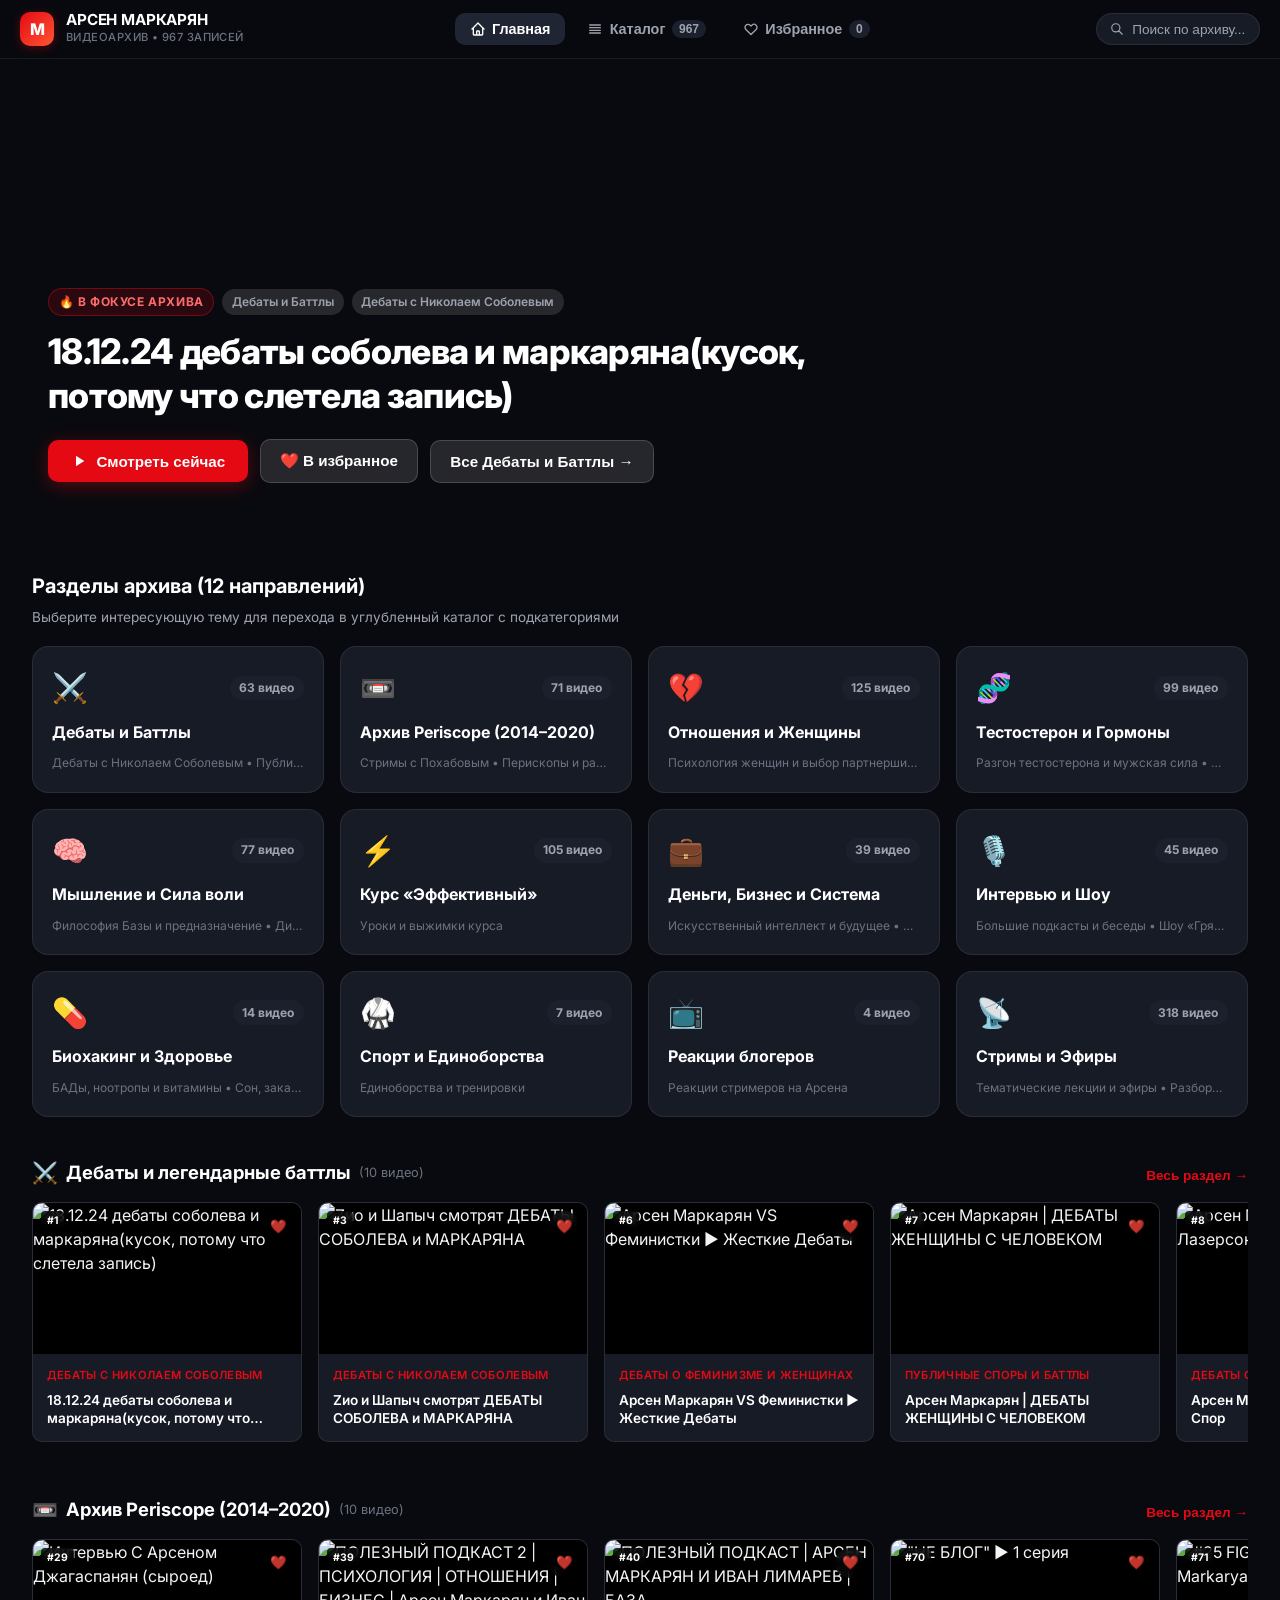
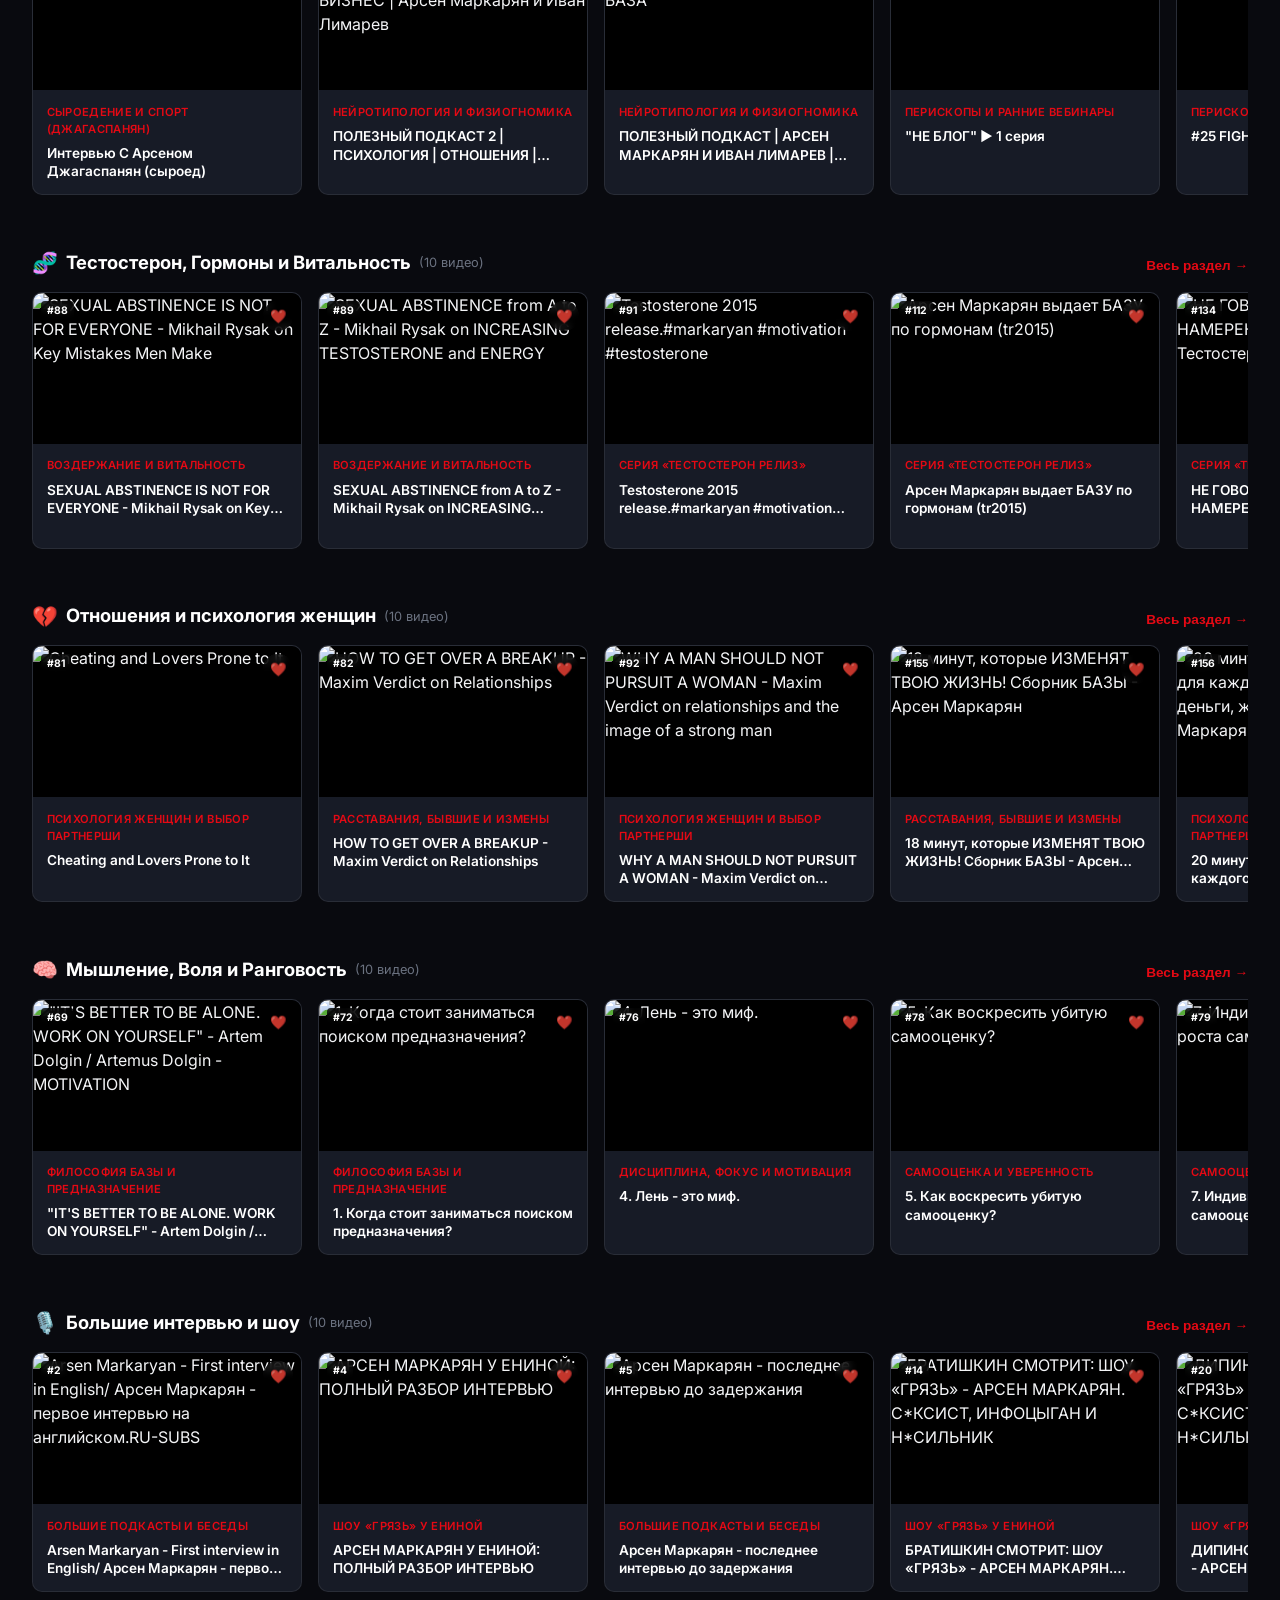
==== commit be43cf3e: "feat: deep hierarchical catalog, showroom portal, and dedicated theater player" ====
--- a/index.html
+++ b/index.html
@@ -7,31 +7,43 @@
   
   <link rel="preconnect" href="https://fonts.googleapis.com">
   <link rel="preconnect" href="https://fonts.gstatic.com" crossorigin>
-  <link href="https://fonts.googleapis.com/css2?family=Inter:wght@400;500;600;700&display=swap" rel="stylesheet">
+  <link href="https://fonts.googleapis.com/css2?family=Inter:wght@400;500;600;700;800&display=swap" rel="stylesheet">
 
   <style>
     :root {
-      --bg: #0f0f10;
-      --bg-surface: #18181b;
-      --bg-card: #1f1f23;
-      --bg-card-hover: #27272e;
-      --bg-pill: #27272a;
-      --bg-pill-active: #ffffff;
+      --bg: #090a0f;
+      --bg-surface: #11141d;
+      --bg-card: #171b26;
+      --bg-card-hover: #1f2533;
+      --bg-elevated: #262c3d;
       
       --border: rgba(255, 255, 255, 0.08);
       --border-hover: rgba(255, 255, 255, 0.16);
+      --border-focus: rgba(239, 68, 68, 0.4);
       
-      --text-main: #f4f4f5;
-      --text-sub: #a1a1aa;
-      --text-muted: #71717a;
-      --text-pill-active: #09090b;
+      --text-main: #f3f4f6;
+      --text-sub: #9ca3af;
+      --text-muted: #6b7280;
       
-      --accent: #ef4444;
-      --accent-glow: rgba(239, 68, 68, 0.3);
-      --fav: #eab308;
-      --watched: #10b981;
-
-      --font: "Inter", -apple-system, BlinkMacSystemFont, "Segoe UI", Roboto, sans-serif;
+      --accent: #e50914;
+      --accent-hover: #f40612;
+      --accent-subtle: rgba(229, 9, 20, 0.15);
+      --accent-glow: rgba(229, 9, 20, 0.35);
+
+      --pill-bg: #1c202d;
+      --pill-active-bg: #f3f4f6;
+      --pill-active-text: #090a0f;
+
+      --favorite-color: #f59e0b;
+      --watched-color: #10b981;
+      
+      --radius-sm: 6px;
+      --radius-md: 10px;
+      --radius-lg: 16px;
+      --radius-xl: 20px;
+      
+      --shadow-card: 0 4px 20px rgba(0, 0, 0, 0.35);
+      --shadow-modal: 0 25px 60px -15px rgba(0, 0, 0, 0.85);
     }
 
     * {
@@ -41,126 +53,1084 @@
       -webkit-tap-highlight-color: transparent;
     }
 
-    body {
+    html, body {
+      background-color: var(--bg);
+      color: var(--text-main);
+      font-family: 'Inter', -apple-system, BlinkMacSystemFont, "Segoe UI", Roboto, sans-serif;
+      min-height: 100vh;
+      overflow-x: hidden;
+      line-height: 1.5;
+    }
+
+    /* Custom Scrollbar */
+    ::-webkit-scrollbar {
+      width: 6px;
+      height: 6px;
+    }
+    ::-webkit-scrollbar-track {
       background: var(--bg);
-      color: var(--text-main);
-      font-family: var(--font);
-      -webkit-font-smoothing: antialiased;
+    }
+    ::-webkit-scrollbar-thumb {
+      background: #2a3142;
+      border-radius: 3px;
+    }
+    ::-webkit-scrollbar-thumb:hover {
+      background: #3b4459;
+    }
+
+    /* Layout Containers */
+    .app-container {
+      display: flex;
+      flex-direction: column;
       min-height: 100vh;
-    }
-
-    @media (max-width: 768px) {
-      body {
-        padding-bottom: 65px;
-      }
-    }
-
-    /* Modern App Header */
+      padding-bottom: 80px;
+    }
+
+    @media (min-width: 768px) {
+      .app-container {
+        padding-bottom: 40px;
+      }
+    }
+
+    /* Global Header */
     .app-header {
       position: sticky;
       top: 0;
-      z-index: 50;
-      background: rgba(15, 15, 16, 0.96);
-      backdrop-filter: blur(12px);
-      -webkit-backdrop-filter: blur(12px);
+      z-index: 100;
+      background: rgba(9, 10, 15, 0.85);
+      backdrop-filter: blur(16px);
+      -webkit-backdrop-filter: blur(16px);
       border-bottom: 1px solid var(--border);
-      padding: 0.65rem 1.25rem;
+      padding: 0.75rem 1.25rem;
       display: flex;
       align-items: center;
       justify-content: space-between;
       gap: 1rem;
     }
 
-    .header-inner {
-      max-width: 1280px;
-      margin: 0 auto;
-      width: 100%;
-      display: flex;
-      align-items: center;
-      justify-content: space-between;
-    }
-
-    .brand-wrap {
-      display: flex;
-      align-items: center;
-      gap: 0.6rem;
+    .brand-group {
+      display: flex;
+      align-items: center;
+      gap: 0.75rem;
+      cursor: pointer;
       text-decoration: none;
-      color: inherit;
     }
 
     .brand-icon {
-      width: 28px;
-      height: 28px;
-      background: var(--accent);
-      border-radius: 7px;
+      width: 34px;
+      height: 34px;
+      border-radius: var(--radius-md);
+      background: linear-gradient(135deg, var(--accent), #ff5533);
       display: flex;
       align-items: center;
       justify-content: center;
-      color: #fff;
-      font-size: 0.85rem;
+      font-weight: 800;
+      font-size: 1rem;
+      color: #fff;
+      box-shadow: 0 2px 10px var(--accent-glow);
+    }
+
+    .brand-text {
+      display: flex;
+      flex-direction: column;
+    }
+
+    .brand-name {
+      font-size: 0.95rem;
       font-weight: 700;
-    }
-
-    .brand-title {
-      font-size: 1.05rem;
-      font-weight: 700;
-      letter-spacing: -0.02em;
+      letter-spacing: -0.01em;
+      color: #fff;
+      line-height: 1.1;
     }
 
     .brand-badge {
-      font-size: 0.72rem;
-      background: var(--bg-surface);
-      border: 1px solid var(--border);
-      color: var(--text-sub);
-      padding: 0.15rem 0.5rem;
-      border-radius: 9999px;
+      font-size: 0.7rem;
+      color: var(--text-muted);
       font-weight: 500;
-    }
-
-    .desktop-nav {
+      letter-spacing: 0.04em;
+      text-transform: uppercase;
+    }
+
+    /* Desktop Navigation */
+    .header-nav {
       display: none;
       align-items: center;
       gap: 0.5rem;
     }
 
-    @media (min-width: 769px) {
-      .desktop-nav {
+    @media (min-width: 768px) {
+      .header-nav {
         display: flex;
       }
     }
 
-    .nav-link-btn {
+    .nav-btn {
       background: transparent;
       border: none;
       color: var(--text-sub);
-      font-family: inherit;
+      font-size: 0.9rem;
+      font-weight: 600;
+      padding: 0.5rem 0.9rem;
+      border-radius: var(--radius-md);
+      cursor: pointer;
+      transition: all 0.15s ease;
+      display: flex;
+      align-items: center;
+      gap: 0.4rem;
+    }
+
+    .nav-btn:hover {
+      color: #fff;
+      background: var(--bg-card);
+    }
+
+    .nav-btn.active {
+      color: #fff;
+      background: var(--bg-card-hover);
+    }
+
+    .nav-counter {
+      background: var(--pill-bg);
+      padding: 0.1rem 0.45rem;
+      border-radius: 999px;
+      font-size: 0.75rem;
+      color: var(--text-sub);
+    }
+
+    .header-actions {
+      display: flex;
+      align-items: center;
+      gap: 0.75rem;
+    }
+
+    .quick-search-btn {
+      display: flex;
+      align-items: center;
+      gap: 0.5rem;
+      background: var(--bg-card);
+      border: 1px solid var(--border);
+      color: var(--text-sub);
+      padding: 0.45rem 0.85rem;
+      border-radius: 999px;
       font-size: 0.85rem;
+      cursor: pointer;
+      transition: all 0.2s ease;
+    }
+
+    .quick-search-btn:hover {
+      border-color: var(--border-hover);
+      color: #fff;
+    }
+
+    /* Mobile Bottom Navigation Bar */
+    .mobile-nav {
+      position: fixed;
+      bottom: 0;
+      left: 0;
+      right: 0;
+      z-index: 95;
+      background: rgba(14, 16, 23, 0.95);
+      backdrop-filter: blur(20px);
+      -webkit-backdrop-filter: blur(20px);
+      border-top: 1px solid var(--border);
+      display: flex;
+      justify-content: space-around;
+      padding: 0.5rem 0.25rem calc(0.5rem + env(safe-area-inset-bottom, 0px));
+    }
+
+    @media (min-width: 768px) {
+      .mobile-nav {
+        display: none;
+      }
+    }
+
+    .mobile-nav-item {
+      flex: 1;
+      display: flex;
+      flex-direction: column;
+      align-items: center;
+      gap: 0.25rem;
+      background: none;
+      border: none;
+      color: var(--text-muted);
+      font-size: 0.72rem;
       font-weight: 500;
+      cursor: pointer;
+      padding: 0.35rem 0;
+      transition: color 0.15s ease;
+    }
+
+    .mobile-nav-item svg {
+      width: 20px;
+      height: 20px;
+      stroke-width: 2;
+    }
+
+    .mobile-nav-item.active {
+      color: #fff;
+      font-weight: 600;
+    }
+
+    .mobile-nav-item.active svg {
+      stroke: var(--accent);
+    }
+
+    /* View Sections */
+    .view-section {
+      display: none;
+      flex-direction: column;
+      width: 100%;
+    }
+
+    .view-section.active {
+      display: flex;
+    }
+
+    /* ==========================================================================
+       VIEW 1: ГЛАВНАЯ (SHOWROOM PORTAL)
+       ========================================================================== */
+
+    .hero-banner {
+      position: relative;
+      width: 100%;
+      min-height: 400px;
+      max-height: 520px;
+      display: flex;
+      align-items: flex-end;
+      padding: 2.5rem 1.5rem;
+      background-size: cover;
+      background-position: center 25%;
+      background-repeat: no-repeat;
+      overflow: hidden;
+    }
+
+    @media (min-width: 1024px) {
+      .hero-banner {
+        min-height: 480px;
+        padding: 3.5rem 3rem;
+      }
+    }
+
+    .hero-overlay {
+      position: absolute;
+      inset: 0;
+      background: linear-gradient(180deg, rgba(9,10,15,0.2) 0%, rgba(9,10,15,0.7) 60%, rgba(9,10,15,1) 100%),
+                  linear-gradient(90deg, rgba(9,10,15,0.9) 0%, rgba(9,10,15,0.4) 60%, transparent 100%);
+      z-index: 1;
+    }
+
+    .hero-content {
+      position: relative;
+      z-index: 2;
+      max-width: 780px;
+      display: flex;
+      flex-direction: column;
+      gap: 0.85rem;
+    }
+
+    .hero-tags {
+      display: flex;
+      align-items: center;
+      gap: 0.5rem;
+      flex-wrap: wrap;
+    }
+
+    .hero-tag-badge {
+      display: inline-flex;
+      align-items: center;
+      gap: 0.35rem;
+      background: var(--accent-subtle);
+      border: 1px solid rgba(229, 9, 20, 0.4);
+      color: #ff6b6b;
+      font-size: 0.75rem;
+      font-weight: 700;
+      padding: 0.25rem 0.6rem;
+      border-radius: 999px;
+      text-transform: uppercase;
+      letter-spacing: 0.05em;
+    }
+
+    .hero-subtag {
+      background: rgba(255, 255, 255, 0.12);
+      color: var(--text-sub);
+      font-size: 0.75rem;
+      font-weight: 600;
+      padding: 0.25rem 0.6rem;
+      border-radius: 999px;
+    }
+
+    .hero-title {
+      font-size: 1.5rem;
+      font-weight: 800;
+      color: #fff;
+      line-height: 1.25;
+      letter-spacing: -0.02em;
+    }
+
+    @media (min-width: 768px) {
+      .hero-title {
+        font-size: 2.2rem;
+      }
+    }
+
+    .hero-actions {
+      display: flex;
+      align-items: center;
+      gap: 0.75rem;
+      flex-wrap: wrap;
+      margin-top: 0.5rem;
+    }
+
+    .btn-play-hero {
+      display: inline-flex;
+      align-items: center;
+      gap: 0.5rem;
+      background: var(--accent);
+      color: #fff;
+      border: none;
+      font-size: 0.95rem;
+      font-weight: 700;
+      padding: 0.75rem 1.4rem;
+      border-radius: var(--radius-md);
+      cursor: pointer;
+      box-shadow: 0 4px 18px var(--accent-glow);
+      transition: all 0.2s ease;
+    }
+
+    .btn-play-hero:hover {
+      background: var(--accent-hover);
+      transform: translateY(-1px);
+    }
+
+    .btn-secondary-hero {
+      display: inline-flex;
+      align-items: center;
+      gap: 0.5rem;
+      background: rgba(255, 255, 255, 0.12);
+      color: #fff;
+      border: 1px solid rgba(255, 255, 255, 0.16);
+      font-size: 0.95rem;
+      font-weight: 600;
+      padding: 0.75rem 1.2rem;
+      border-radius: var(--radius-md);
+      cursor: pointer;
+      backdrop-filter: blur(10px);
+      transition: all 0.2s ease;
+    }
+
+    .btn-secondary-hero:hover {
+      background: rgba(255, 255, 255, 0.2);
+    }
+
+    /* Main Showcase Content */
+    .portal-content {
+      padding: 1.5rem 1rem;
+      display: flex;
+      flex-direction: column;
+      gap: 2.5rem;
+      max-width: 1440px;
+      margin: 0 auto;
+      width: 100%;
+    }
+
+    @media (min-width: 768px) {
+      .portal-content {
+        padding: 2rem 2rem;
+      }
+    }
+
+    /* Categories Hub Grid */
+    .hub-section-header {
+      display: flex;
+      flex-direction: column;
+      gap: 0.35rem;
+      margin-bottom: 1.2rem;
+    }
+
+    .section-headline {
+      font-size: 1.25rem;
+      font-weight: 700;
+      color: #fff;
+      display: flex;
+      align-items: center;
+      gap: 0.5rem;
+    }
+
+    .section-subtext {
+      font-size: 0.85rem;
+      color: var(--text-sub);
+    }
+
+    .categories-grid {
+      display: grid;
+      grid-template-columns: repeat(auto-fill, minmax(240px, 1fr));
+      gap: 1rem;
+    }
+
+    @media (min-width: 1024px) {
+      .categories-grid {
+        grid-template-columns: repeat(4, 1fr);
+      }
+    }
+
+    .category-hub-card {
+      background: var(--bg-card);
+      border: 1px solid var(--border);
+      border-radius: var(--radius-lg);
+      padding: 1.2rem;
+      display: flex;
+      flex-direction: column;
+      justify-content: space-between;
+      gap: 0.75rem;
+      cursor: pointer;
+      transition: all 0.2s cubic-bezier(0.16, 1, 0.3, 1);
+      position: relative;
+      overflow: hidden;
+    }
+
+    .category-hub-card:hover {
+      background: var(--bg-card-hover);
+      border-color: var(--border-hover);
+      transform: translateY(-2px);
+      box-shadow: var(--shadow-card);
+    }
+
+    .cat-hub-header {
+      display: flex;
+      align-items: center;
+      justify-content: space-between;
+    }
+
+    .cat-hub-icon {
+      font-size: 1.8rem;
+    }
+
+    .cat-hub-count {
+      font-size: 0.75rem;
+      font-weight: 700;
+      background: var(--pill-bg);
+      color: var(--text-sub);
+      padding: 0.2rem 0.6rem;
+      border-radius: 999px;
+    }
+
+    .cat-hub-title {
+      font-size: 1rem;
+      font-weight: 700;
+      color: #fff;
+      line-height: 1.3;
+    }
+
+    .cat-hub-subs {
+      font-size: 0.75rem;
+      color: var(--text-muted);
+      white-space: nowrap;
+      overflow: hidden;
+      text-overflow: ellipsis;
+    }
+
+    /* Horizontal Carousels */
+    .shelf-container {
+      display: flex;
+      flex-direction: column;
+      gap: 0.85rem;
+    }
+
+    .shelf-header {
+      display: flex;
+      align-items: baseline;
+      justify-content: space-between;
+    }
+
+    .shelf-title-group {
+      display: flex;
+      align-items: center;
+      gap: 0.5rem;
+    }
+
+    .shelf-title {
+      font-size: 1.15rem;
+      font-weight: 700;
+      color: #fff;
+    }
+
+    .shelf-count {
+      font-size: 0.8rem;
+      color: var(--text-muted);
+    }
+
+    .shelf-more-btn {
+      background: none;
+      border: none;
+      color: var(--accent);
+      font-size: 0.85rem;
+      font-weight: 600;
+      cursor: pointer;
+      display: flex;
+      align-items: center;
+      gap: 0.25rem;
+      transition: color 0.15s ease;
+    }
+
+    .shelf-more-btn:hover {
+      color: var(--accent-hover);
+      text-decoration: underline;
+    }
+
+    .shelf-scroll {
+      display: flex;
+      gap: 1rem;
+      overflow-x: auto;
+      padding-bottom: 0.75rem;
+      scroll-snap-type: x mandatory;
+      scrollbar-width: thin;
+      -webkit-overflow-scrolling: touch;
+    }
+
+    .shelf-video-card {
+      flex: 0 0 250px;
+      scroll-snap-align: start;
+      background: var(--bg-card);
+      border: 1px solid var(--border);
+      border-radius: var(--radius-md);
+      overflow: hidden;
+      cursor: pointer;
+      display: flex;
+      flex-direction: column;
+      transition: all 0.2s ease;
+    }
+
+    @media (min-width: 768px) {
+      .shelf-video-card {
+        flex: 0 0 270px;
+      }
+    }
+
+    .shelf-video-card:hover {
+      transform: translateY(-3px);
+      border-color: var(--border-hover);
+      box-shadow: var(--shadow-card);
+    }
+
+    .thumb-wrapper {
+      position: relative;
+      width: 100%;
+      aspect-ratio: 16 / 9;
+      background: #000;
+      overflow: hidden;
+    }
+
+    .thumb-img {
+      width: 100%;
+      height: 100%;
+      object-fit: cover;
+      transition: transform 0.3s ease;
+    }
+
+    .shelf-video-card:hover .thumb-img {
+      transform: scale(1.04);
+    }
+
+    .play-overlay {
+      position: absolute;
+      inset: 0;
+      background: rgba(0, 0, 0, 0.35);
+      display: flex;
+      align-items: center;
+      justify-content: center;
+      opacity: 0;
+      transition: opacity 0.2s ease;
+    }
+
+    .shelf-video-card:hover .play-overlay {
+      opacity: 1;
+    }
+
+    .play-icon-circle {
+      width: 44px;
+      height: 44px;
+      border-radius: 50%;
+      background: var(--accent);
+      display: flex;
+      align-items: center;
+      justify-content: center;
+      color: #fff;
+      box-shadow: 0 4px 15px var(--accent-glow);
+    }
+
+    .card-badges {
+      position: absolute;
+      top: 8px;
+      left: 8px;
+      display: flex;
+      gap: 4px;
+      z-index: 2;
+    }
+
+    .badge-index {
+      background: rgba(0, 0, 0, 0.75);
+      color: #fff;
+      font-size: 0.65rem;
+      font-weight: 700;
+      padding: 2px 6px;
+      border-radius: 4px;
+      backdrop-filter: blur(4px);
+    }
+
+    .badge-watched {
+      background: var(--watched-color);
+      color: #fff;
+      font-size: 0.65rem;
+      font-weight: 700;
+      padding: 2px 6px;
+      border-radius: 4px;
+      display: none;
+    }
+
+    .card-fav-btn {
+      position: absolute;
+      top: 8px;
+      right: 8px;
+      width: 30px;
+      height: 30px;
+      border-radius: 50%;
+      background: rgba(0, 0, 0, 0.65);
+      backdrop-filter: blur(4px);
+      border: none;
+      color: rgba(255, 255, 255, 0.8);
+      display: flex;
+      align-items: center;
+      justify-content: center;
+      cursor: pointer;
+      z-index: 3;
+      transition: all 0.15s ease;
+    }
+
+    .card-fav-btn:hover {
+      transform: scale(1.15);
+      color: #fff;
+    }
+
+    .card-fav-btn.active {
+      color: var(--favorite-color);
+      background: rgba(0, 0, 0, 0.85);
+    }
+
+    .card-info {
+      padding: 0.85rem;
+      display: flex;
+      flex-direction: column;
+      gap: 0.4rem;
+      flex: 1;
+    }
+
+    .card-subcat {
+      font-size: 0.7rem;
+      font-weight: 600;
+      color: var(--accent);
+      text-transform: uppercase;
+      letter-spacing: 0.03em;
+    }
+
+    .card-title {
+      font-size: 0.85rem;
+      font-weight: 600;
+      color: #fff;
+      line-height: 1.35;
+      display: -webkit-box;
+      -webkit-line-clamp: 2;
+      -webkit-box-orient: vertical;
+      overflow: hidden;
+    }
+
+    /* ==========================================================================
+       VIEW 2: КАТАЛОГ (DEEP 2-TIER CATALOG)
+       ========================================================================== */
+
+    .catalog-container {
+      max-width: 1440px;
+      margin: 0 auto;
+      padding: 1.25rem 1rem;
+      width: 100%;
+      display: flex;
+      flex-direction: column;
+      gap: 1.25rem;
+    }
+
+    @media (min-width: 768px) {
+      .catalog-container {
+        padding: 1.75rem 2rem;
+      }
+    }
+
+    .catalog-header-panel {
+      background: var(--bg-surface);
+      border: 1px solid var(--border);
+      border-radius: var(--radius-lg);
+      padding: 1.25rem;
+      display: flex;
+      flex-direction: column;
+      gap: 1.25rem;
+    }
+
+    /* Category Filter Pills (Level 1) */
+    .filter-level-1 {
+      display: flex;
+      gap: 0.5rem;
+      overflow-x: auto;
+      padding-bottom: 0.4rem;
+      scrollbar-width: thin;
+      -webkit-overflow-scrolling: touch;
+    }
+
+    .cat-pill {
+      display: inline-flex;
+      align-items: center;
+      gap: 0.45rem;
+      background: var(--pill-bg);
+      border: 1px solid transparent;
+      color: var(--text-sub);
+      padding: 0.55rem 0.9rem;
+      border-radius: 999px;
+      font-size: 0.82rem;
+      font-weight: 600;
+      cursor: pointer;
+      white-space: nowrap;
+      transition: all 0.15s ease;
+    }
+
+    .cat-pill:hover {
+      background: var(--bg-card-hover);
+      color: #fff;
+    }
+
+    .cat-pill.active {
+      background: var(--pill-active-bg);
+      color: var(--pill-active-text);
+      font-weight: 700;
+      border-color: #fff;
+    }
+
+    .cat-pill-count {
+      font-size: 0.72rem;
+      opacity: 0.75;
+      font-weight: 500;
+    }
+
+    /* Subcategory Filter Pills (Level 2) */
+    .subcat-wrapper {
+      border-top: 1px solid var(--border);
+      padding-top: 0.85rem;
+      display: flex;
+      flex-direction: column;
+      gap: 0.5rem;
+    }
+
+    .subcat-label {
+      font-size: 0.75rem;
+      font-weight: 700;
+      text-transform: uppercase;
+      letter-spacing: 0.05em;
+      color: var(--text-muted);
+    }
+
+    .filter-level-2 {
+      display: flex;
+      gap: 0.4rem;
+      overflow-x: auto;
+      padding-bottom: 0.25rem;
+      scrollbar-width: none;
+      -webkit-overflow-scrolling: touch;
+    }
+
+    .subcat-pill {
+      display: inline-flex;
+      align-items: center;
+      gap: 0.35rem;
+      background: rgba(255, 255, 255, 0.04);
+      border: 1px solid var(--border);
+      color: var(--text-sub);
       padding: 0.4rem 0.75rem;
-      border-radius: 8px;
+      border-radius: var(--radius-sm);
+      font-size: 0.78rem;
+      font-weight: 500;
       cursor: pointer;
-      transition: all 0.15s;
-    }
-
-    .nav-link-btn:hover {
-      color: var(--text-main);
+      white-space: nowrap;
+      transition: all 0.15s ease;
+    }
+
+    .subcat-pill:hover {
+      background: rgba(255, 255, 255, 0.08);
+      color: #fff;
+    }
+
+    .subcat-pill.active {
+      background: var(--accent-subtle);
+      border-color: rgba(229, 9, 20, 0.4);
+      color: #ff6b6b;
+      font-weight: 600;
+    }
+
+    /* Search and Sort Toolbar */
+    .catalog-toolbar {
+      display: flex;
+      flex-direction: column;
+      gap: 0.75rem;
+    }
+
+    @media (min-width: 768px) {
+      .catalog-toolbar {
+        flex-direction: row;
+        align-items: center;
+        justify-content: space-between;
+      }
+    }
+
+    .search-box-wrapper {
+      position: relative;
+      flex: 1;
+      max-width: 540px;
+    }
+
+    .search-input {
+      width: 100%;
+      background: var(--bg);
+      border: 1px solid var(--border);
+      border-radius: var(--radius-md);
+      color: #fff;
+      font-size: 0.9rem;
+      padding: 0.65rem 1rem 0.65rem 2.4rem;
+      outline: none;
+      transition: all 0.2s ease;
+    }
+
+    .search-input:focus {
+      border-color: var(--accent);
+      box-shadow: 0 0 0 2px var(--accent-subtle);
+    }
+
+    .search-icon-svg {
+      position: absolute;
+      left: 0.8rem;
+      top: 50%;
+      transform: translateY(-50%);
+      color: var(--text-muted);
+      pointer-events: none;
+    }
+
+    .search-clear-btn {
+      position: absolute;
+      right: 0.75rem;
+      top: 50%;
+      transform: translateY(-50%);
+      background: none;
+      border: none;
+      color: var(--text-muted);
+      cursor: pointer;
+      display: none;
+    }
+
+    .toolbar-controls {
+      display: flex;
+      align-items: center;
+      gap: 0.75rem;
+      flex-wrap: wrap;
+    }
+
+    .result-count-badge {
+      font-size: 0.8rem;
+      font-weight: 600;
+      color: var(--text-muted);
+    }
+
+    .sort-select {
+      background: var(--bg);
+      border: 1px solid var(--border);
+      color: var(--text-sub);
+      font-size: 0.82rem;
+      font-weight: 500;
+      padding: 0.5rem 0.75rem;
+      border-radius: var(--radius-md);
+      outline: none;
+      cursor: pointer;
+    }
+
+    .view-toggle-btn {
+      background: var(--bg);
+      border: 1px solid var(--border);
+      color: var(--text-sub);
+      padding: 0.5rem 0.65rem;
+      border-radius: var(--radius-md);
+      cursor: pointer;
+      display: flex;
+      align-items: center;
+      justify-content: center;
+    }
+
+    .view-toggle-btn.active {
+      color: #fff;
+      border-color: var(--border-hover);
+      background: var(--bg-card);
+    }
+
+    /* Video Catalog Grid */
+    .catalog-grid {
+      display: grid;
+      grid-template-columns: repeat(auto-fill, minmax(280px, 1fr));
+      gap: 1.25rem;
+      width: 100%;
+    }
+
+    /* Compact List Mode */
+    .catalog-grid.list-mode {
+      display: flex;
+      flex-direction: column;
+      gap: 0.65rem;
+    }
+
+    .catalog-grid.list-mode .shelf-video-card {
+      flex: 1 1 auto;
+      flex-direction: row;
+      align-items: center;
+      border-radius: var(--radius-md);
+    }
+
+    .catalog-grid.list-mode .thumb-wrapper {
+      width: 140px;
+      min-width: 140px;
+      aspect-ratio: 16 / 9;
+    }
+
+    @media (min-width: 768px) {
+      .catalog-grid.list-mode .thumb-wrapper {
+        width: 180px;
+        min-width: 180px;
+      }
+    }
+
+    .catalog-grid.list-mode .card-info {
+      padding: 0.75rem 1rem;
+    }
+
+    .catalog-grid.list-mode .card-title {
+      font-size: 0.95rem;
+    }
+
+    /* Load More Button */
+    .load-more-wrapper {
+      display: flex;
+      justify-content: center;
+      padding: 2rem 0;
+    }
+
+    .load-more-btn {
+      background: var(--bg-card);
+      border: 1px solid var(--border);
+      color: #fff;
+      font-size: 0.9rem;
+      font-weight: 600;
+      padding: 0.8rem 2rem;
+      border-radius: var(--radius-md);
+      cursor: pointer;
+      transition: all 0.2s ease;
+    }
+
+    .load-more-btn:hover {
+      background: var(--bg-card-hover);
+      border-color: var(--border-hover);
+    }
+
+    /* Empty state */
+    .empty-state {
+      text-align: center;
+      padding: 4rem 1rem;
+      color: var(--text-sub);
+      display: none;
+      flex-direction: column;
+      align-items: center;
+      gap: 1rem;
+    }
+
+    .empty-state-icon {
+      font-size: 2.5rem;
+    }
+
+    /* ==========================================================================
+       DEDICATED THEATER / PLAYER MODAL WINDOW
+       ========================================================================== */
+
+    .player-modal-backdrop {
+      position: fixed;
+      inset: 0;
+      z-index: 200;
+      background: rgba(0, 0, 0, 0.85);
+      backdrop-filter: blur(12px);
+      -webkit-backdrop-filter: blur(12px);
+      display: none;
+      align-items: center;
+      justify-content: center;
+      padding: 1rem;
+      opacity: 0;
+      transition: opacity 0.2s ease;
+    }
+
+    .player-modal-backdrop.active {
+      display: flex;
+      opacity: 1;
+    }
+
+    .player-modal-window {
       background: var(--bg-surface);
-    }
-
-    .nav-link-btn.active {
-      color: var(--text-main);
+      border: 1px solid var(--border-hover);
+      border-radius: var(--radius-xl);
+      box-shadow: var(--shadow-modal);
+      width: 100%;
+      max-width: 1080px;
+      max-height: 92vh;
+      overflow-y: auto;
+      display: flex;
+      flex-direction: column;
+      transform: scale(0.97);
+      transition: transform 0.2s ease;
+    }
+
+    .player-modal-backdrop.active .player-modal-window {
+      transform: scale(1);
+    }
+
+    @media (max-width: 767px) {
+      .player-modal-backdrop {
+        padding: 0;
+        align-items: flex-end;
+      }
+      .player-modal-window {
+        border-radius: var(--radius-xl) var(--radius-xl) 0 0;
+        max-height: 95vh;
+      }
+    }
+
+    .modal-header {
+      padding: 1rem 1.25rem;
+      border-bottom: 1px solid var(--border);
+      display: flex;
+      align-items: center;
+      justify-content: space-between;
+      gap: 1rem;
+    }
+
+    .modal-breadcrumbs {
+      display: flex;
+      align-items: center;
+      gap: 0.4rem;
+      font-size: 0.8rem;
+      color: var(--text-sub);
+      overflow: hidden;
+      white-space: nowrap;
+      text-overflow: ellipsis;
+    }
+
+    .modal-close-btn {
       background: var(--bg-card);
-      font-weight: 600;
-    }
-
-    .header-actions {
-      display: flex;
-      align-items: center;
-      gap: 0.4rem;
-    }
-
-    .btn-icon {
-      background: var(--bg-surface);
       border: 1px solid var(--border);
       color: var(--text-sub);
       width: 34px;
@@ -170,1377 +1140,1013 @@
       align-items: center;
       justify-content: center;
       cursor: pointer;
-      font-size: 0.9rem;
-      transition: all 0.15s;
-    }
-
-    .btn-icon:hover, .btn-icon.active {
-      color: var(--text-main);
-      border-color: var(--border-hover);
-      background: var(--bg-card);
-    }
-
-    /* Main Player Section (Responsive) */
-    .player-outer {
-      max-width: 1280px;
-      margin: 0 auto;
-      padding: 0;
-    }
-
-    @media (min-width: 769px) {
-      .player-outer {
-        padding: 1.25rem 1.25rem 0.5rem 1.25rem;
-      }
-    }
-
-    .player-card {
-      background: #000;
-      overflow: hidden;
-    }
-
-    @media (min-width: 769px) {
-      .player-card {
-        background: var(--bg-surface);
-        border: 1px solid var(--border);
-        border-radius: 16px;
-        box-shadow: 0 10px 30px rgba(0,0,0,0.5);
-      }
-    }
-
-    .player-desktop-layout {
-      display: flex;
-      flex-direction: column;
-    }
-
-    @media (min-width: 1024px) {
-      .player-desktop-layout {
-        display: grid;
-        grid-template-columns: 1fr 340px;
-      }
-    }
-
-    .player-main-col {
-      display: flex;
-      flex-direction: column;
-      background: #000;
-    }
-
-    .video-viewport {
+      transition: all 0.15s ease;
+    }
+
+    .modal-close-btn:hover {
+      color: #fff;
+      background: var(--bg-card-hover);
+      transform: scale(1.05);
+    }
+
+    .modal-player-container {
       position: relative;
       width: 100%;
       aspect-ratio: 16 / 9;
       background: #000;
-      max-height: 70vh;
-    }
-
-    .video-viewport iframe {
-      position: absolute;
-      inset: 0;
+    }
+
+    .modal-player-container iframe {
       width: 100%;
       height: 100%;
       border: none;
     }
 
-    .embed-fallback {
-      position: absolute;
-      inset: 0;
-      background: #141416;
-      display: none;
+    .modal-details {
+      padding: 1.25rem;
+      display: flex;
       flex-direction: column;
-      align-items: center;
-      justify-content: center;
-      padding: 1.5rem;
-      text-align: center;
-      z-index: 5;
-    }
-
-    .embed-fallback.active {
-      display: flex;
-    }
-
-    .embed-fallback h4 {
-      font-size: 1.05rem;
-      margin-bottom: 0.4rem;
-    }
-
-    .embed-fallback p {
-      font-size: 0.85rem;
-      color: var(--text-sub);
-      margin-bottom: 1rem;
-      max-width: 380px;
-    }
-
-    /* Video Details & Action Carousel */
-    .player-details {
-      padding: 0.85rem 1rem 1rem 1rem;
-      background: var(--bg-surface);
-      border-top: 1px solid var(--border);
-    }
-
-    .video-title {
-      font-size: 1.05rem;
-      font-weight: 600;
+      gap: 1rem;
+    }
+
+    .modal-title-row {
+      display: flex;
+      flex-direction: column;
+      gap: 0.5rem;
+    }
+
+    .modal-video-title {
+      font-size: 1.15rem;
+      font-weight: 700;
+      color: #fff;
       line-height: 1.35;
-      color: var(--text-main);
-      margin-bottom: 0.4rem;
-    }
-
-    @media (min-width: 769px) {
-      .video-title {
-        font-size: 1.2rem;
-      }
-    }
-
-    .video-meta-row {
-      display: flex;
-      align-items: center;
-      gap: 0.5rem;
-      font-size: 0.78rem;
-      color: var(--text-sub);
-      margin-bottom: 0.85rem;
+    }
+
+    @media (min-width: 768px) {
+      .modal-video-title {
+        font-size: 1.35rem;
+      }
+    }
+
+    .modal-action-bar {
+      display: flex;
+      align-items: center;
+      gap: 0.75rem;
       flex-wrap: wrap;
-    }
-
-    .meta-tag {
-      background: var(--bg-card);
-      border: 1px solid var(--border);
-      padding: 0.15rem 0.5rem;
-      border-radius: 6px;
-      color: var(--accent);
-      font-weight: 500;
-    }
-
-    .action-chips-scroll {
-      display: flex;
-      gap: 0.5rem;
-      overflow-x: auto;
-      scrollbar-width: none;
-      -webkit-overflow-scrolling: touch;
-      padding-bottom: 0.2rem;
-    }
-
-    .action-chips-scroll::-webkit-scrollbar {
-      display: none;
-    }
-
-    .action-pill {
+      padding-bottom: 1rem;
+      border-bottom: 1px solid var(--border);
+    }
+
+    .btn-modal-action {
+      display: inline-flex;
+      align-items: center;
+      gap: 0.45rem;
       background: var(--bg-card);
       border: 1px solid var(--border);
       color: var(--text-main);
-      font-size: 0.8rem;
-      font-weight: 500;
-      padding: 0.45rem 0.85rem;
-      border-radius: 9999px;
+      font-size: 0.85rem;
+      font-weight: 600;
+      padding: 0.55rem 1rem;
+      border-radius: var(--radius-md);
       cursor: pointer;
-      display: inline-flex;
-      align-items: center;
-      gap: 0.4rem;
-      white-space: nowrap;
+      transition: all 0.15s ease;
       text-decoration: none;
-      transition: all 0.15s;
-    }
-
-    .action-pill:active, .action-pill:hover {
+    }
+
+    .btn-modal-action:hover {
       background: var(--bg-card-hover);
       border-color: var(--border-hover);
     }
 
-    .action-pill.active {
-      background: var(--text-main);
-      color: #000;
-      border-color: var(--text-main);
-      font-weight: 600;
-    }
-
-    .action-pill.primary {
-      background: var(--accent);
-      color: #fff;
-      border-color: var(--accent);
-    }
-
-    /* Sidebar Queue (Visible on desktop >= 1024px) */
-    .player-queue-col {
-      display: none;
-      background: var(--bg-surface);
-      border-left: 1px solid var(--border);
+    .btn-modal-action.btn-fav.active {
+      color: var(--favorite-color);
+      border-color: rgba(245, 158, 11, 0.4);
+      background: rgba(245, 158, 11, 0.1);
+    }
+
+    .btn-modal-action.btn-watched.active {
+      color: var(--watched-color);
+      border-color: rgba(16, 185, 129, 0.4);
+      background: rgba(16, 185, 129, 0.1);
+    }
+
+    /* Modal Subcategory Queue */
+    .modal-queue-section {
+      display: flex;
       flex-direction: column;
-      height: 100%;
-      min-height: 0;
-    }
-
-    @media (min-width: 1024px) {
-      .player-queue-col {
-        display: flex;
-      }
-    }
-
-    .queue-header {
-      padding: 0.85rem 1rem;
-      font-size: 0.8rem;
-      font-weight: 600;
-      color: var(--text-sub);
-      border-bottom: 1px solid var(--border);
+      gap: 0.75rem;
+    }
+
+    .modal-queue-header {
       display: flex;
       align-items: center;
       justify-content: space-between;
-    }
-
-    .queue-scroll {
-      flex: 1;
-      overflow-y: auto;
-      max-height: 520px;
-      padding: 0.5rem;
-      display: flex;
-      flex-direction: column;
-      gap: 0.4rem;
-    }
-
-    .queue-scroll::-webkit-scrollbar {
-      width: 4px;
-    }
-
-    .queue-scroll::-webkit-scrollbar-thumb {
-      background: var(--border);
-      border-radius: 4px;
+      font-size: 0.9rem;
+      font-weight: 700;
+      color: #fff;
+    }
+
+    .modal-queue-list {
+      display: flex;
+      gap: 0.75rem;
+      overflow-x: auto;
+      padding-bottom: 0.5rem;
+      scrollbar-width: thin;
     }
 
     .queue-card {
-      display: flex;
-      align-items: center;
-      gap: 0.6rem;
-      padding: 0.45rem;
-      border-radius: 8px;
+      flex: 0 0 200px;
       background: var(--bg-card);
-      border: 1px solid transparent;
-      cursor: pointer;
-      transition: all 0.15s;
-    }
-
-    .queue-card:hover {
-      background: var(--bg-card-hover);
-    }
-
-    .queue-card.is-current {
-      border-color: var(--accent);
-      background: rgba(239, 68, 68, 0.08);
-    }
-
-    .queue-thumb {
-      width: 68px;
-      aspect-ratio: 16 / 9;
-      object-fit: cover;
-      border-radius: 4px;
-      flex-shrink: 0;
-    }
-
-    .queue-info {
-      flex: 1;
-      min-width: 0;
-    }
-
-    .queue-title {
-      font-size: 0.78rem;
-      font-weight: 500;
-      color: var(--text-main);
-      white-space: nowrap;
-      overflow: hidden;
-      text-overflow: ellipsis;
-      line-height: 1.3;
-    }
-
-    .queue-meta {
-      font-size: 0.68rem;
-      color: var(--text-muted);
-      margin-top: 0.2rem;
-    }
-
-    /* Search & Category Header */
-    .controls-container {
-      max-width: 1280px;
-      margin: 0 auto;
-      padding: 1rem 1.25rem 0.5rem 1.25rem;
-    }
-
-    .search-input-wrap {
-      position: relative;
-      margin-bottom: 0.75rem;
-    }
-
-    .search-input {
-      width: 100%;
-      background: var(--bg-surface);
       border: 1px solid var(--border);
-      color: var(--text-main);
-      font-family: inherit;
-      font-size: 0.92rem;
-      padding: 0.65rem 2.2rem 0.65rem 2.6rem;
-      border-radius: 9999px;
-      outline: none;
-      transition: border-color 0.2s, box-shadow 0.2s;
-    }
-
-    .search-input:focus {
-      border-color: var(--border-hover);
-      box-shadow: 0 0 0 1px var(--border-hover);
-    }
-
-    .search-icon-svg {
-      position: absolute;
-      left: 1rem;
-      top: 50%;
-      transform: translateY(-50%);
-      color: var(--text-muted);
-      width: 16px;
-      height: 16px;
-      pointer-events: none;
-    }
-
-    .search-clear-btn {
-      position: absolute;
-      right: 0.9rem;
-      top: 50%;
-      transform: translateY(-50%);
-      background: none;
-      border: none;
-      color: var(--text-muted);
-      font-size: 0.9rem;
-      cursor: pointer;
-      display: none;
-      padding: 0.2rem;
-    }
-
-    /* Category Filter Pills (YouTube Mobile Style) */
-    .categories-scroll {
-      display: flex;
-      gap: 0.45rem;
-      overflow-x: auto;
-      scrollbar-width: none;
-      -webkit-overflow-scrolling: touch;
-      padding-bottom: 0.25rem;
-    }
-
-    .categories-scroll::-webkit-scrollbar {
-      display: none;
-    }
-
-    .cat-pill {
-      background: var(--bg-pill);
-      border: none;
-      color: var(--text-main);
-      font-size: 0.82rem;
-      font-weight: 500;
-      padding: 0.45rem 0.9rem;
-      border-radius: 8px;
-      cursor: pointer;
-      white-space: nowrap;
-      transition: background 0.15s, color 0.15s;
-    }
-
-    .cat-pill:hover {
-      background: #333338;
-    }
-
-    .cat-pill.active {
-      background: var(--bg-pill-active);
-      color: var(--text-pill-active);
-      font-weight: 600;
-    }
-
-    /* Subheader stats */
-    .feed-meta-bar {
-      max-width: 1280px;
-      margin: 0 auto;
-      padding: 0.6rem 1.25rem 0.5rem 1.25rem;
-      display: flex;
-      align-items: center;
-      justify-content: space-between;
-      font-size: 0.78rem;
-      color: var(--text-muted);
-    }
-
-    .view-mode-toggle {
-      display: flex;
-      background: var(--bg-surface);
-      border: 1px solid var(--border);
-      border-radius: 8px;
-      overflow: hidden;
-      padding: 2px;
-    }
-
-    .view-btn {
-      background: none;
-      border: none;
-      color: var(--text-sub);
-      padding: 0.35rem 0.65rem;
-      font-size: 0.75rem;
-      border-radius: 6px;
-      cursor: pointer;
-      display: flex;
-      align-items: center;
-      gap: 0.3rem;
-    }
-
-    .view-btn.active {
-      background: var(--bg-card);
-      color: var(--text-main);
-      font-weight: 600;
-    }
-
-    /* CATALOG FEED */
-    .catalog-container {
-      max-width: 1280px;
-      margin: 0 auto;
-      padding: 0.5rem 1.25rem 3rem 1.25rem;
-    }
-
-    /* 1. Grid View */
-    .catalog-grid {
-      display: grid;
-      grid-template-columns: repeat(auto-fill, minmax(280px, 1fr));
-      gap: 1.25rem;
-    }
-
-    @media (max-width: 600px) {
-      .catalog-grid {
-        grid-template-columns: 1fr;
-        gap: 1.25rem;
-      }
-    }
-
-    .media-card {
-      background: var(--bg-surface);
-      border: 1px solid var(--border);
-      border-radius: 12px;
+      border-radius: var(--radius-md);
       overflow: hidden;
       cursor: pointer;
-      display: flex;
-      flex-direction: column;
-      transition: transform 0.15s, border-color 0.15s;
-    }
-
-    .media-card:active {
-      transform: scale(0.985);
-    }
-
-    .media-card:hover {
+      transition: all 0.15s ease;
+    }
+
+    .queue-card:hover {
       border-color: var(--border-hover);
-    }
-
-    .media-card.is-current {
+      transform: translateY(-2px);
+    }
+
+    .queue-card.now-playing {
       border-color: var(--accent);
       box-shadow: 0 0 0 1px var(--accent);
     }
 
-    .card-thumb-box {
+    .queue-thumb {
       position: relative;
       width: 100%;
       aspect-ratio: 16 / 9;
-      background: #111;
-    }
-
-    .card-thumb-box img {
+    }
+
+    .queue-thumb img {
       width: 100%;
       height: 100%;
       object-fit: cover;
-      display: block;
-    }
-
-    .card-duration {
-      position: absolute;
-      bottom: 0.45rem;
-      right: 0.45rem;
-      background: rgba(0, 0, 0, 0.82);
-      color: #fff;
-      font-size: 0.7rem;
-      font-weight: 500;
-      padding: 0.15rem 0.4rem;
-      border-radius: 4px;
-    }
-
-    .card-cat-badge {
-      position: absolute;
-      top: 0.45rem;
-      left: 0.45rem;
-      background: rgba(15, 15, 16, 0.85);
-      backdrop-filter: blur(6px);
-      color: var(--text-main);
-      font-size: 0.68rem;
-      font-weight: 500;
-      padding: 0.15rem 0.45rem;
-      border-radius: 4px;
-      border: 1px solid rgba(255, 255, 255, 0.12);
-    }
-
-    .card-body {
-      padding: 0.75rem;
-      display: flex;
-      flex-direction: column;
-      flex: 1;
-      justify-content: space-between;
-    }
-
-    .card-title-text {
-      font-size: 0.88rem;
+    }
+
+    .queue-title {
+      padding: 0.5rem;
+      font-size: 0.75rem;
       font-weight: 600;
-      line-height: 1.35;
-      color: var(--text-main);
-      display: -webkit-box;
-      -webkit-line-clamp: 2;
-      -webkit-box-orient: vertical;
-      overflow: hidden;
-      margin-bottom: 0.5rem;
-    }
-
-    .card-foot {
-      display: flex;
-      align-items: center;
-      justify-content: space-between;
-      font-size: 0.75rem;
-      color: var(--text-sub);
-    }
-
-    .play-now-label {
-      color: var(--accent);
-      font-weight: 600;
-    }
-
-    /* 2. List / Stream View */
-    .catalog-list {
-      display: flex;
-      flex-direction: column;
-      gap: 0.6rem;
-    }
-
-    .list-item {
-      background: var(--bg-surface);
-      border: 1px solid var(--border);
-      border-radius: 10px;
-      padding: 0.5rem;
-      display: flex;
-      align-items: center;
-      gap: 0.75rem;
-      cursor: pointer;
-    }
-
-    .list-item:active {
-      background: var(--bg-card);
-    }
-
-    .list-item:hover {
-      border-color: var(--border-hover);
-    }
-
-    .list-item.is-current {
-      border-color: var(--accent);
-    }
-
-    .list-thumb {
-      width: 105px;
-      aspect-ratio: 16 / 9;
-      object-fit: cover;
-      border-radius: 6px;
-      flex-shrink: 0;
-      background: #111;
-    }
-
-    .list-body {
-      flex: 1;
-      min-width: 0;
-    }
-
-    .list-title {
-      font-size: 0.82rem;
-      font-weight: 600;
-      color: var(--text-main);
+      color: #fff;
       display: -webkit-box;
       -webkit-line-clamp: 2;
       -webkit-box-orient: vertical;
       overflow: hidden;
       line-height: 1.3;
     }
-
-    .list-meta {
-      font-size: 0.7rem;
-      color: var(--text-muted);
-      margin-top: 0.25rem;
-    }
-
-    /* Load More Button */
-    .load-more-wrap {
-      text-align: center;
-      margin-top: 1.75rem;
-    }
-
-    .btn-load-more {
-      background: var(--bg-surface);
-      border: 1px solid var(--border);
-      color: var(--text-main);
-      font-family: inherit;
-      font-size: 0.85rem;
-      font-weight: 600;
-      padding: 0.7rem 1.8rem;
-      border-radius: 9999px;
-      cursor: pointer;
-      transition: all 0.15s;
-    }
-
-    .btn-load-more:hover {
-      background: var(--bg-card);
-      border-color: var(--border-hover);
-    }
-
-    /* Bottom Floating Bar on Mobile (hidden on desktop) */
-    .mobile-bottom-bar {
-      position: fixed;
-      bottom: 0;
-      left: 0;
-      right: 0;
-      background: rgba(15, 15, 16, 0.95);
-      backdrop-filter: blur(16px);
-      -webkit-backdrop-filter: blur(16px);
-      border-top: 1px solid var(--border);
-      padding: 0.4rem 0.5rem;
-      display: flex;
-      align-items: center;
-      justify-content: space-around;
-      z-index: 45;
-    }
-
-    @media (min-width: 769px) {
-      .mobile-bottom-bar {
-        display: none;
-      }
-    }
-
-    .nav-tab {
-      background: none;
-      border: none;
-      color: var(--text-muted);
-      display: flex;
-      flex-direction: column;
-      align-items: center;
-      gap: 0.2rem;
-      font-size: 0.7rem;
-      cursor: pointer;
-      padding: 0.3rem 0.8rem;
-      transition: color 0.15s;
-    }
-
-    .nav-tab.active, .nav-tab:hover {
-      color: var(--text-main);
-    }
-
-    .nav-tab svg {
-      width: 18px;
-      height: 18px;
-    }
-
-    /* Toast */
-    .toast-box {
-      position: fixed;
-      bottom: 4.5rem;
-      left: 50%;
-      transform: translateX(-50%);
-      z-index: 100;
-      pointer-events: none;
-    }
-
-    .toast-pill {
-      background: #27272a;
-      color: #fff;
-      font-size: 0.82rem;
-      font-weight: 500;
-      padding: 0.55rem 1rem;
-      border-radius: 9999px;
-      box-shadow: 0 10px 25px rgba(0, 0, 0, 0.5);
-      animation: fadeIn 0.2s ease;
-    }
-
-    @keyframes fadeIn {
-      from { opacity: 0; transform: translateY(6px); }
-      to { opacity: 1; transform: translateY(0); }
-    }
   </style>
 </head>
 <body>
 
-  <!-- Clean App Header -->
-  <header class="app-header">
-    <div class="header-inner">
-      <a href="#" class="brand-wrap">
-        <div class="brand-icon">▶</div>
-        <span class="brand-title">Маркарян</span>
-        <span class="brand-badge">967 видео</span>
-      </a>
-
-      <!-- Desktop Navigation Links -->
-      <nav class="desktop-nav">
-        <button class="nav-link-btn active" id="deskNavAll">Каталог</button>
-        <button class="nav-link-btn" id="deskNavPodcasts">Подкасты</button>
-        <button class="nav-link-btn" id="deskNavDebates">Дебаты</button>
-        <button class="nav-link-btn" id="deskNavPeriscope">Архив 2014–2020</button>
-        <button class="nav-link-btn" id="deskNavFavs">★ Избранное</button>
+  <div class="app-container">
+    <!-- Header -->
+    <header class="app-header">
+      <div class="brand-group" onclick="showView('home')">
+        <div class="brand-icon">M</div>
+        <div class="brand-text">
+          <span class="brand-name">АРСЕН МАРКАРЯН</span>
+          <span class="brand-badge">ВИДЕОАРХИВ • 967 ЗАПИСЕЙ</span>
+        </div>
+      </div>
+
+      <!-- Desktop Nav -->
+      <nav class="header-nav">
+        <button class="nav-btn active" id="btn-nav-home" onclick="showView('home')">
+          <svg width="16" height="16" fill="none" stroke="currentColor" viewBox="0 0 24 24"><path stroke-linecap="round" stroke-linejoin="round" stroke-width="2" d="M3 12l2-2m0 0l7-7 7 7M5 10v10a1 1 0 001 1h3m10-11l2 2m-2-2v10a1 1 0 01-1 1h-3m-6 0a1 1 0 001-1v-4a1 1 0 011-1h2a1 1 0 011 1v4a1 1 0 001 1m-6 0h6"/></svg>
+          Главная
+        </button>
+        <button class="nav-btn" id="btn-nav-catalog" onclick="showView('catalog')">
+          <svg width="16" height="16" fill="none" stroke="currentColor" viewBox="0 0 24 24"><path stroke-linecap="round" stroke-linejoin="round" stroke-width="2" d="M4 6h16M4 10h16M4 14h16M4 18h16"/></svg>
+          Каталог
+          <span class="nav-counter">967</span>
+        </button>
+        <button class="nav-btn" id="btn-nav-favorites" onclick="showView('favorites')">
+          <svg width="16" height="16" fill="none" stroke="currentColor" viewBox="0 0 24 24"><path stroke-linecap="round" stroke-linejoin="round" stroke-width="2" d="M4.318 6.318a4.5 4.5 0 000 6.364L12 20.364l7.682-7.682a4.5 4.5 0 00-6.364-6.364L12 7.636l-1.318-1.318a4.5 4.5 0 00-6.364 0z"/></svg>
+          Избранное
+          <span class="nav-counter" id="fav-count-badge">0</span>
+        </button>
       </nav>
 
+      <!-- Quick Search / Action -->
       <div class="header-actions">
-        <button class="btn-icon" id="headerFavBtn" title="Избранное">★</button>
-        <button class="btn-icon" id="headerShuffleBtn" title="Случайное видео">🎲</button>
+        <button class="quick-search-btn" onclick="openSearchInCatalog()">
+          <svg width="14" height="14" fill="none" stroke="currentColor" viewBox="0 0 24 24"><path stroke-linecap="round" stroke-linejoin="round" stroke-width="2" d="M21 21l-6-6m2-5a7 7 0 11-14 0 7 7 0 0114 0z"/></svg>
+          Поиск по архиву...
+        </button>
       </div>
-    </div>
-  </header>
-
-  <!-- Player Stage (At Top) -->
-  <section class="player-outer" id="playerSection">
-    <div class="player-card">
-      <div class="player-desktop-layout">
-        <!-- Main Player Col -->
-        <div class="player-main-col">
-          <div class="video-viewport">
-            <div id="playerFrameMount"></div>
-
-            <!-- Fallback if embedding is blocked -->
-            <div class="embed-fallback" id="embedFallback">
-              <h4>Встраивание ограничено автором</h4>
-              <p>Автор этого видео запретил встроенный просмотр. Вы можете открыть его напрямую на YouTube:</p>
-              <a class="action-pill primary" id="embedDirectYtBtn" href="#" target="_blank">Смотреть на YouTube ↗</a>
+    </header>
+
+    <!-- ====================================================================
+         VIEW 1: ГЛАВНАЯ (SHOWROOM PORTAL)
+         ==================================================================== -->
+    <main class="view-section active" id="view-home">
+      <!-- Hero Showcase -->
+      <section class="hero-banner" style="background-image: url('https://i.ytimg.com/vi/0-vDEpMc5II/maxresdefault.jpg'), url('https://i.ytimg.com/vi/0-vDEpMc5II/hqdefault.jpg');">
+        <div class="hero-overlay"></div>
+        <div class="hero-content">
+          <div class="hero-tags">
+            <span class="hero-tag-badge">🔥 В ФОКУСЕ АРХИВА</span>
+            <span class="hero-subtag">Дебаты и Баттлы</span>
+            <span class="hero-subtag">Дебаты с Николаем Соболевым</span>
+          </div>
+          <h1 class="hero-title">18.12.24 дебаты соболева и маркаряна(кусок, потому что слетела запись)</h1>
+          <div class="hero-actions">
+            <button class="btn-play-hero" onclick="openPlayer('0-vDEpMc5II')">
+              <svg width="18" height="18" fill="currentColor" viewBox="0 0 24 24"><path d="M8 5v14l11-7z"/></svg>
+              Смотреть сейчас
+            </button>
+            <button class="btn-secondary-hero" onclick="toggleFavorite('0-vDEpMc5II')">
+              ❤️ В избранное
+            </button>
+            <button class="btn-secondary-hero" onclick="filterCatalogToCategory('debates')">
+              Все Дебаты и Баттлы →
+            </button>
+          </div>
+        </div>
+      </section>
+
+      <!-- Portal Content -->
+      <div class="portal-content">
+        <!-- Category Hub Section -->
+        <section class="hub-section">
+          <div class="hub-section-header">
+            <h2 class="section-headline">Разделы архива (12 направлений)</h2>
+            <p class="section-subtext">Выберите интересующую тему для перехода в углубленный каталог с подкатегориями</p>
+          </div>
+          <div class="categories-grid" id="home-categories-grid">
+            <!-- Rendered by JS -->
+          </div>
+        </section>
+
+        <!-- Shelf 1: Debates -->
+        <section class="shelf-container">
+          <div class="shelf-header">
+            <div class="shelf-title-group">
+              <span style="font-size: 1.3rem;">⚔️</span>
+              <h2 class="shelf-title">Дебаты и легендарные баттлы</h2>
+              <span class="shelf-count">(10 видео)</span>
             </div>
-          </div>
-
-          <!-- Video Details & Action Carousel -->
-          <div class="player-details">
-            <div class="video-meta-row">
-              <span class="meta-tag" id="nowPlayingTag">ПОДКАСТ</span>
-              <span id="nowPlayingIndex">#1</span>
-              <span>•</span>
-              <span id="nowPlayingCat">Главные интервью и дебаты</span>
+            <button class="shelf-more-btn" onclick="filterCatalogToCategory('debates')">Весь раздел →</button>
+          </div>
+          <div class="shelf-scroll" id="shelf-debates">
+            <!-- Rendered by JS -->
+          </div>
+        </section>
+
+        <!-- Shelf 2: Vintage Periscope -->
+        <section class="shelf-container">
+          <div class="shelf-header">
+            <div class="shelf-title-group">
+              <span style="font-size: 1.3rem;">📼</span>
+              <h2 class="shelf-title">Архив Periscope (2014–2020)</h2>
+              <span class="shelf-count">(10 видео)</span>
             </div>
-
-            <h1 class="video-title" id="nowPlayingTitle">Загрузка...</h1>
-
-            <div class="action-chips-scroll">
-              <button class="action-pill" id="actionFavBtn">★ В избранное</button>
-              <button class="action-pill" id="actionWatchedBtn">✓ Просмотрено</button>
-              <button class="action-pill" id="actionShareBtn">🔗 Поделиться</button>
-              <button class="action-pill" id="actionPrevBtn">⏮ Пред.</button>
-              <button class="action-pill" id="actionNextBtn">След. ⏭</button>
-              <button class="action-pill" id="actionSpeedBtn">1x Скорость</button>
-              <a class="action-pill primary" id="actionYtBtn" href="#" target="_blank">YouTube ↗</a>
+            <button class="shelf-more-btn" onclick="filterCatalogToCategory('periscope')">Весь раздел →</button>
+          </div>
+          <div class="shelf-scroll" id="shelf-periscope">
+            <!-- Rendered by JS -->
+          </div>
+        </section>
+
+        <!-- Shelf 3: Hormones & Energy -->
+        <section class="shelf-container">
+          <div class="shelf-header">
+            <div class="shelf-title-group">
+              <span style="font-size: 1.3rem;">🧬</span>
+              <h2 class="shelf-title">Тестостерон, Гормоны и Витальность</h2>
+              <span class="shelf-count">(10 видео)</span>
             </div>
+            <button class="shelf-more-btn" onclick="filterCatalogToCategory('hormones')">Весь раздел →</button>
+          </div>
+          <div class="shelf-scroll" id="shelf-hormones">
+            <!-- Rendered by JS -->
+          </div>
+        </section>
+
+        <!-- Shelf 4: Relationships -->
+        <section class="shelf-container">
+          <div class="shelf-header">
+            <div class="shelf-title-group">
+              <span style="font-size: 1.3rem;">💔</span>
+              <h2 class="shelf-title">Отношения и психология женщин</h2>
+              <span class="shelf-count">(10 видео)</span>
+            </div>
+            <button class="shelf-more-btn" onclick="filterCatalogToCategory('relationships')">Весь раздел →</button>
+          </div>
+          <div class="shelf-scroll" id="shelf-relationships">
+            <!-- Rendered by JS -->
+          </div>
+        </section>
+
+        <!-- Shelf 5: Mindset -->
+        <section class="shelf-container">
+          <div class="shelf-header">
+            <div class="shelf-title-group">
+              <span style="font-size: 1.3rem;">🧠</span>
+              <h2 class="shelf-title">Мышление, Воля и Ранговость</h2>
+              <span class="shelf-count">(10 видео)</span>
+            </div>
+            <button class="shelf-more-btn" onclick="filterCatalogToCategory('mindset')">Весь раздел →</button>
+          </div>
+          <div class="shelf-scroll" id="shelf-mindset">
+            <!-- Rendered by JS -->
+          </div>
+        </section>
+
+        <!-- Shelf 6: Podcasts & Interviews -->
+        <section class="shelf-container">
+          <div class="shelf-header">
+            <div class="shelf-title-group">
+              <span style="font-size: 1.3rem;">🎙️</span>
+              <h2 class="shelf-title">Большие интервью и шоу</h2>
+              <span class="shelf-count">(10 видео)</span>
+            </div>
+            <button class="shelf-more-btn" onclick="filterCatalogToCategory('podcasts')">Весь раздел →</button>
+          </div>
+          <div class="shelf-scroll" id="shelf-podcasts">
+            <!-- Rendered by JS -->
+          </div>
+        </section>
+      </div>
+    </main>
+
+    <!-- ====================================================================
+         VIEW 2: КАТАЛОГ (DEEP 2-TIER CATALOG)
+         ==================================================================== -->
+    <section class="view-section" id="view-catalog">
+      <div class="catalog-container">
+        <!-- Filter Header Panel -->
+        <div class="catalog-header-panel">
+          <!-- Level 1: Categories -->
+          <div class="filter-level-1" id="cat-pills-container">
+            <!-- Rendered by JS -->
+          </div>
+
+          <!-- Level 2: Subcategories (Dynamic) -->
+          <div class="subcat-wrapper">
+            <div class="subcat-label" id="subcat-heading">Подкатегории раздела:</div>
+            <div class="filter-level-2" id="subcat-pills-container">
+              <!-- Rendered dynamically by JS -->
+            </div>
+          </div>
+
+          <!-- Search & Controls Toolbar -->
+          <div class="catalog-toolbar">
+            <div class="search-box-wrapper">
+              <svg class="search-icon-svg" width="16" height="16" fill="none" stroke="currentColor" viewBox="0 0 24 24"><path stroke-linecap="round" stroke-linejoin="round" stroke-width="2" d="M21 21l-6-6m2-5a7 7 0 11-14 0 7 7 0 0114 0z"/></svg>
+              <input type="text" id="catalog-search" class="search-input" placeholder="Поиск по названию, гостям или темам..." oninput="handleSearchInput(event)">
+              <button class="search-clear-btn" id="search-clear" onclick="clearSearch()">✕</button>
+            </div>
+
+            <div class="toolbar-controls">
+              <span class="result-count-badge" id="result-count-text">Найдено: 967 видео</span>
+              
+              <select id="sort-select" class="sort-select" onchange="handleSortChange(event)">
+                <option value="default">По порядку архива</option>
+                <option value="newest">С конца архива</option>
+                <option value="alpha">По названию (А-Я)</option>
+              </select>
+
+              <button class="view-toggle-btn active" id="btn-view-grid" onclick="setViewMode('grid')" title="Сетка">
+                <svg width="16" height="16" fill="currentColor" viewBox="0 0 24 24"><path d="M4 4h4v4H4zm6 0h4v4h-4zm6 0h4v4h-4zM4 10h4v4H4zm6 0h4v4h-4zm6 0h4v4h-4zM4 16h4v4H4zm6 0h4v4h-4zm6 0h4v4h-4z"/></svg>
+              </button>
+              <button class="view-toggle-btn" id="btn-view-list" onclick="setViewMode('list')" title="Список">
+                <svg width="16" height="16" fill="currentColor" viewBox="0 0 24 24"><path d="M4 6h16v2H4zm0 5h16v2H4zm0 5h16v2H4z"/></svg>
+              </button>
+            </div>
           </div>
         </div>
 
-        <!-- Desktop Queue Column -->
-        <div class="player-queue-col">
-          <div class="queue-header">
-            <span>Очередь воспроизведения</span>
-            <label style="display: flex; align-items: center; gap: 0.35rem; font-size: 0.72rem; cursor: pointer;">
-              <input type="checkbox" id="deskAutoPlay" checked>
-              <span>Авто</span>
-            </label>
-          </div>
-          <div class="queue-scroll" id="queueScroll"></div>
+        <!-- Video Grid -->
+        <div class="catalog-grid" id="catalog-grid">
+          <!-- Rendered by JS -->
+        </div>
+
+        <!-- Empty State -->
+        <div class="empty-state" id="empty-state">
+          <span class="empty-state-icon">🔍</span>
+          <p>По вашему запросу ничего не найдено.</p>
+          <button class="btn-secondary-hero" onclick="resetFilters()">Сбросить фильтры</button>
+        </div>
+
+        <!-- Load More Button -->
+        <div class="load-more-wrapper" id="load-more-container">
+          <button class="load-more-btn" id="btn-load-more" onclick="loadMoreItems()">Показать ещё видео</button>
+        </div>
+      </div>
+    </section>
+
+    <!-- ====================================================================
+         VIEW 3: ИЗБРАННОЕ
+         ==================================================================== -->
+    <section class="view-section" id="view-favorites">
+      <div class="catalog-container">
+        <div class="hub-section-header">
+          <h2 class="section-headline">❤️ Избранные видео</h2>
+          <p class="section-subtext" id="fav-subtitle">Сохраненные для повторного просмотра записи</p>
+        </div>
+
+        <div class="catalog-grid" id="favorites-grid">
+          <!-- Rendered by JS -->
+        </div>
+
+        <div class="empty-state" id="fav-empty-state">
+          <span class="empty-state-icon">⭐</span>
+          <p>В избранном пока нет видео.</p>
+          <button class="btn-play-hero" onclick="showView('catalog')">Перейти в каталог</button>
+        </div>
+      </div>
+    </section>
+
+    <!-- Mobile Bottom Navigation Bar -->
+    <nav class="mobile-nav">
+      <button class="mobile-nav-item active" id="mob-nav-home" onclick="showView('home')">
+        <svg fill="none" stroke="currentColor" viewBox="0 0 24 24"><path stroke-linecap="round" stroke-linejoin="round" d="M3 12l2-2m0 0l7-7 7 7M5 10v10a1 1 0 001 1h3m10-11l2 2m-2-2v10a1 1 0 01-1 1h-3m-6 0a1 1 0 001-1v-4a1 1 0 011-1h2a1 1 0 011 1v4a1 1 0 001 1m-6 0h6"/></svg>
+        Главная
+      </button>
+      <button class="mobile-nav-item" id="mob-nav-catalog" onclick="showView('catalog')">
+        <svg fill="none" stroke="currentColor" viewBox="0 0 24 24"><path stroke-linecap="round" stroke-linejoin="round" d="M4 6h16M4 10h16M4 14h16M4 18h16"/></svg>
+        Каталог
+      </button>
+      <button class="mobile-nav-item" id="mob-nav-fav" onclick="showView('favorites')">
+        <svg fill="none" stroke="currentColor" viewBox="0 0 24 24"><path stroke-linecap="round" stroke-linejoin="round" d="M4.318 6.318a4.5 4.5 0 000 6.364L12 20.364l7.682-7.682a4.5 4.5 0 00-6.364-6.364L12 7.636l-1.318-1.318a4.5 4.5 0 00-6.364 0z"/></svg>
+        Избранное
+      </button>
+    </nav>
+  </div>
+
+  <!-- ====================================================================
+       DEDICATED THEATER / PLAYER MODAL WINDOW
+       ==================================================================== -->
+  <div class="player-modal-backdrop" id="player-modal" onclick="handleBackdropClick(event)">
+    <div class="player-modal-window">
+      <!-- Modal Header -->
+      <div class="modal-header">
+        <div class="modal-breadcrumbs" id="modal-breadcrumbs">
+          <span>Раздел</span> › <span>Подкатегория</span> • <span>Видео #0</span>
+        </div>
+        <button class="modal-close-btn" onclick="closePlayer()" title="Закрыть (Esc)">✕</button>
+      </div>
+
+      <!-- Player Frame -->
+      <div class="modal-player-container">
+        <iframe id="main-player-frame" src="" frameborder="0" allow="accelerometer; autoplay; clipboard-write; encrypted-media; gyroscope; picture-in-picture; web-share" referrerpolicy="strict-origin-when-cross-origin" allowfullscreen></iframe>
+      </div>
+
+      <!-- Video Details & Actions -->
+      <div class="modal-details">
+        <div class="modal-title-row">
+          <h2 class="modal-video-title" id="modal-video-title">Название видео</h2>
+        </div>
+
+        <div class="modal-action-bar">
+          <button class="btn-modal-action btn-fav" id="modal-fav-btn" onclick="toggleModalFavorite()">
+            ❤️ <span id="modal-fav-text">В избранное</span>
+          </button>
+          <button class="btn-modal-action btn-watched" id="modal-watched-btn" onclick="toggleModalWatched()">
+            ✓ <span id="modal-watched-text">Отметить просмотренным</span>
+          </button>
+          <a class="btn-modal-action" id="modal-yt-btn" href="#" target="_blank" rel="noopener noreferrer">
+            ↗ YouTube
+          </a>
+        </div>
+
+        <!-- Subcategory Queue (Следующие в этой подкатегории) -->
+        <div class="modal-queue-section">
+          <div class="modal-queue-header">
+            <span id="modal-queue-title">Следующие в этой подкатегории</span>
+            <span style="font-size: 0.8rem; color: var(--text-muted);" id="modal-queue-count"></span>
+          </div>
+          <div class="modal-queue-list" id="modal-queue-list">
+            <!-- Rendered dynamically by JS -->
+          </div>
         </div>
       </div>
     </div>
-  </section>
-
-  <!-- Search & Category Carousel -->
-  <div class="controls-container">
-    <div class="search-input-wrap">
-      <svg class="search-icon-svg" viewBox="0 0 24 24" fill="none" stroke="currentColor" stroke-width="2">
-        <circle cx="11" cy="11" r="8"></circle>
-        <line x1="21" y1="21" x2="16.65" y2="16.65"></line>
-      </svg>
-      <input type="text" class="search-input" id="mainSearch" placeholder="Поиск по 967 видео (название, тема, гость)...">
-      <button class="search-clear-btn" id="searchClearBtn">✕</button>
-    </div>
-
-    <!-- Category Pills Strip -->
-    <div class="categories-scroll" id="categoriesScroll">
-      <!-- Built by JS -->
-    </div>
   </div>
 
-  <!-- Feed Meta & View Mode Switcher -->
-  <div class="feed-meta-bar">
-    <span id="feedCountText">967 видео</span>
-    <div class="view-mode-toggle">
-      <button class="view-btn active" id="btnModeGrid">⊞ Сетка</button>
-      <button class="view-btn" id="btnModeList">☰ Список</button>
-    </div>
-  </div>
-
-  <!-- Main Feed Stream -->
-  <main class="catalog-container">
-    <div class="catalog-grid" id="catalogGrid"></div>
-    <div class="catalog-list" id="catalogList" style="display: none;"></div>
-
-    <div class="load-more-wrap">
-      <button class="btn-load-more" id="btnLoadMore">Показать ещё</button>
-    </div>
-  </main>
-
-  <!-- Mobile Bottom Sticky Bar (Only on mobile) -->
-  <nav class="mobile-bottom-bar">
-    <button class="nav-tab active" id="tabHome">
-      <svg viewBox="0 0 24 24" fill="none" stroke="currentColor" stroke-width="2"><path d="M3 9l9-7 9 7v11a2 2 0 0 1-2 2H5a2 2 0 0 1-2-2z"></path></svg>
-      <span>Каталог</span>
-    </button>
-    <button class="nav-tab" id="tabSearch">
-      <svg viewBox="0 0 24 24" fill="none" stroke="currentColor" stroke-width="2"><circle cx="11" cy="11" r="8"></circle><line x1="21" y1="21" x2="16.65" y2="16.65"></line></svg>
-      <span>Поиск</span>
-    </button>
-    <button class="nav-tab" id="tabFavs">
-      <svg viewBox="0 0 24 24" fill="none" stroke="currentColor" stroke-width="2"><polygon points="12 2 15.09 8.26 22 9.27 17 14.14 18.18 21.02 12 17.77 5.82 21.02 7 14.14 2 9.27 8.91 8.26 12 2"></polygon></svg>
-      <span>Избранное</span>
-    </button>
-    <button class="nav-tab" id="tabShuffle">
-      <svg viewBox="0 0 24 24" fill="none" stroke="currentColor" stroke-width="2"><rect x="3" y="3" width="18" height="18" rx="2" ry="2"></rect><circle cx="8.5" cy="8.5" r="1.5"></circle><circle cx="15.5" cy="15.5" r="1.5"></circle></svg>
-      <span>Случайное</span>
-    </button>
-  </nav>
-
-  <!-- Toast Notification Mount -->
-  <div class="toast-box" id="toastBox"></div>
-
-  <!-- YouTube IFrame API -->
-  <script src="https://www.youtube.com/iframe_api"></script>
-
+  <!-- Scripts & Baked Data -->
   <script>
-    const ITEMS = [{"id": "0-vDEpMc5II", "title": "18.12.24 дебаты соболева и маркаряна(кусок, потому что слетела запись)", "cat": "Главные интервью, подкасты и дебаты", "url": "https://www.youtube.com/watch?v=0-vDEpMc5II"}, {"id": "WKYQKpvAFtM", "title": "Arsen Markaryan - First interview in English/ Арсен Маркарян - первое интервью на английском.RU-SUBS", "cat": "Главные интервью, подкасты и дебаты", "url": "https://www.youtube.com/watch?v=WKYQKpvAFtM"}, {"id": "KqrFOy2ALyE", "title": "Zио и Шапыч смотрят ДЕБАТЫ СОБОЛЕВА и МАРКАРЯНА", "cat": "Главные интервью, подкасты и дебаты", "url": "https://www.youtube.com/watch?v=KqrFOy2ALyE"}, {"id": "e2f7Q_IANdE", "title": "АРСЕН МАРКАРЯН У ЕНИНОЙ: ПОЛНЫЙ РАЗБОР ИНТЕРВЬЮ", "cat": "Главные интервью, подкасты и дебаты", "url": "https://www.youtube.com/watch?v=e2f7Q_IANdE"}, {"id": "XHrCNSVt7BM", "title": "Арсен Маркарян - последнее интервью до задержания", "cat": "Главные интервью, подкасты и дебаты", "url": "https://www.youtube.com/watch?v=XHrCNSVt7BM"}, {"id": "f_mCAldOK0M", "title": "Арсен Маркарян VS Феминистки ► Жесткие Дебаты", "cat": "Главные интервью, подкасты и дебаты", "url": "https://www.youtube.com/watch?v=f_mCAldOK0M"}, {"id": "3byyia25vsk", "title": "Арсен Маркарян | ДЕБАТЫ ЖЕНЩИНЫ С ЧЕЛОВЕКОМ", "cat": "Главные интервью, подкасты и дебаты", "url": "https://www.youtube.com/watch?v=3byyia25vsk"}, {"id": "nYOHLeVam78", "title": "Арсен Маркарян и Лиза Лазерсон. Спор", "cat": "Главные интервью, подкасты и дебаты", "url": "https://www.youtube.com/watch?v=nYOHLeVam78"}, {"id": "uNF-94ODUFU", "title": "Арсен Маркарян про Меллстроя, Дебаты с Хованским и окружение", "cat": "Главные интервью, подкасты и дебаты", "url": "https://www.youtube.com/watch?v=uNF-94ODUFU"}, {"id": "0zzYX7h5DlU", "title": "Арсен Маркарян смотрит дебаты Владимира Жириновского и Хакамады Ирины", "cat": "Главные интервью, подкасты и дебаты", "url": "https://www.youtube.com/watch?v=0zzYX7h5DlU"}, {"id": "GmqwcyaH4nc", "title": "Арсен Маркарян смотрит дебаты Жириновского и Хакамадо.", "cat": "Главные интервью, подкасты и дебаты", "url": "https://www.youtube.com/watch?v=GmqwcyaH4nc"}, {"id": "ARvHPoL7yXc", "title": "Арсен Маркарян смотрит дебаты Жириновского и Хакамады", "cat": "Главные интервью, подкасты и дебаты", "url": "https://www.youtube.com/watch?v=ARvHPoL7yXc"}, {"id": "Qn7dcrxnGAY", "title": "БАЗА - ЭТО СЕКТА ? ДЕБАТЫ СОБОЛЕВА И МАРКАРЯНА", "cat": "Главные интервью, подкасты и дебаты", "url": "https://www.youtube.com/watch?v=Qn7dcrxnGAY"}, {"id": "S9cVdlwxI-U", "title": "БРАТИШКИН СМОТРИТ: ШОУ «ГРЯЗЬ» - АРСЕН МАРКАРЯН. С*КСИСТ, ИНФОЦЫГАН И Н*СИЛЬНИК", "cat": "Главные интервью, подкасты и дебаты", "url": "https://www.youtube.com/watch?v=S9cVdlwxI-U"}, {"id": "KGkZzM2l2nY", "title": "ДЕБАТЫ МАРКАРЯН СОБОЛЕВ: ЖЕНСКИЙ ВЗГЛЯД", "cat": "Главные интервью, подкасты и дебаты", "url": "https://www.youtube.com/watch?v=KGkZzM2l2nY"}, {"id": "WYMrEY9kfPA", "title": "ДЕБАТЫ СОБОЛЕВ / МАРКАРЯН — ГЛУБОКАЯ АНАЛИТИКА", "cat": "Главные интервью, подкасты и дебаты", "url": "https://www.youtube.com/watch?v=WYMrEY9kfPA"}, {"id": "PkYEeMLczVQ", "title": "ДЕБАТЫ СОБОЛЕВ vs. МАРКАРЯН: ТРЯСУТ ВОЗДУХ", "cat": "Главные интервью, подкасты и дебаты", "url": "https://www.youtube.com/watch?v=PkYEeMLczVQ"}, {"id": "uVoX_jVnDS4", "title": "ДЕБАТЫ. СОБОЛЕВ vs. МАРКАРЯН: женщины, свобода воли, смысл жизни, секта в XXI веке", "cat": "Главные интервью, подкасты и дебаты", "url": "https://www.youtube.com/watch?v=uVoX_jVnDS4"}, {"id": "YrdPtY2z6Z0", "title": "ДЕБАТЫ. СОБОЛЕВ vs. МАРКАРЯН: женщины, свобода воли, смысл жизни, секта в ХХI веке / 1 ЧАСТЬ", "cat": "Главные интервью, подкасты и дебаты", "url": "https://www.youtube.com/watch?v=YrdPtY2z6Z0"}, {"id": "3luAkfkJjys", "title": "ДИПИНС СМОТРИТ: ШОУ «ГРЯЗЬ» - АРСЕН МАРКАРЯН. С*КСИСТ, ИНФОЦЫГАН И Н*СИЛЬНИК | РЕАКЦИЯ", "cat": "Главные интервью, подкасты и дебаты", "url": "https://www.youtube.com/watch?v=3luAkfkJjys"}, {"id": "w3mva-gQjl0", "title": "ДК СМОТРИТ : ШОУ «ГРЯЗЬ» - АРСЕН МАРКАРЯН. С*КСИСТ, ИНФОЦЫГАН И Н*СИЛЬНИК", "cat": "Главные интервью, подкасты и дебаты", "url": "https://www.youtube.com/watch?v=w3mva-gQjl0"}, {"id": "43zMWCL9Tp0", "title": "Дебаты МАРКАРЯН vs СОБОЛЕВ. Арсен в чате кста.", "cat": "Главные интервью, подкасты и дебаты", "url": "https://www.youtube.com/watch?v=43zMWCL9Tp0"}, {"id": "TRUQvJJjwpc", "title": "Дебаты за 10 минут! Соболев vs Маркарян. Парад противоречий", "cat": "Главные интервью, подкасты и дебаты", "url": "https://www.youtube.com/watch?v=TRUQvJJjwpc"}, {"id": "suorl-nTB2U", "title": "Дебаты, Соболь VS Маркарян", "cat": "Главные интервью, подкасты и дебаты", "url": "https://www.youtube.com/watch?v=suorl-nTB2U"}, {"id": "6p5AbpGirnE", "title": "Дебаты, Соболь VS Маркарян", "cat": "Главные интервью, подкасты и дебаты", "url": "https://www.youtube.com/watch?v=6p5AbpGirnE"}, {"id": "8GC5wuRtx6E", "title": "Дебаты: Альфа VS Инцел. Поднебесный про Арсена Маркаряна, феминизм и вагинокапитализм @MrUndersky", "cat": "Главные интервью, подкасты и дебаты", "url": "https://www.youtube.com/watch?v=8GC5wuRtx6E"}, {"id": "4zCFDQwXeTI", "title": "Дебаты|Гроза|Николай Росов|Арсен и Лусинэ|Версия без Миры", "cat": "Главные интервью, подкасты и дебаты", "url": "https://www.youtube.com/watch?v=4zCFDQwXeTI"}, {"id": "GWSASKRg3-U", "title": "Избавься от страха и начни жить | Подкаст с Арсеном Маркаряном", "cat": "Главные интервью, подкасты и дебаты", "url": "https://www.youtube.com/watch?v=GWSASKRg3-U"}, {"id": "YSxSeKXd-Uw", "title": "Интервью С Арсеном Джагаспанян (сыроед)", "cat": "Главные интервью, подкасты и дебаты", "url": "https://www.youtube.com/watch?v=YSxSeKXd-Uw"}, {"id": "f97Cacw_YV4", "title": "Историк Евгений Понасенков: большое и сенсационное интервью Арсену Маркаряну! 18+", "cat": "Главные интервью, подкасты и дебаты", "url": "https://www.youtube.com/watch?v=f97Cacw_YV4"}, {"id": "7LNP7Q3ASBw", "title": "КАША СМОТРИТ - ШОУ «ГРЯЗЬ» - АРСЕН МАРКАРЯН. С*КСИСТ, ИНФОЦЫГАН И Н*СИЛЬНИК | КАША АРСЕН МАРКАРЯН", "cat": "Главные интервью, подкасты и дебаты", "url": "https://www.youtube.com/watch?v=7LNP7Q3ASBw"}, {"id": "zO9dw-yOHsY", "title": "КРАТКИЙ ОБЗОР ДЕБАТОВ СОБОЛЕВА И МАРКАРЯНА", "cat": "Главные интервью, подкасты и дебаты", "url": "https://www.youtube.com/watch?v=zO9dw-yOHsY"}, {"id": "f1PCOja-bHk", "title": "Как общаться с иди****и? IQ и искуссво дебатов - Арсен Маркарян. #дебаты #маркарян #жириновский", "cat": "Главные интервью, подкасты и дебаты", "url": "https://www.youtube.com/watch?v=f1PCOja-bHk"}, {"id": "ovvpq0Wkch0", "title": "Как стать мужчиной из ТОП 1%? Первое интервью Арсена Маркаряна", "cat": "Главные интервью, подкасты и дебаты", "url": "https://www.youtube.com/watch?v=ovvpq0Wkch0"}, {"id": "J82T-McLbIM", "title": "МАРКАРЯН: Ferrari, СИЗО и СКАНДАЛ с 16-летней | Последнее интервью", "cat": "Главные интервью, подкасты и дебаты", "url": "https://www.youtube.com/watch?v=J82T-McLbIM"}, {"id": "TGHtckxfgnE", "title": "НЕ ЕШЬТЕ ЭТО! БАДы – УГРОЗА здоровью? ЖЕСТКИЕ ДЕБАТЫ экспертов! | Алипов vs Каспаров", "cat": "Главные интервью, подкасты и дебаты", "url": "https://www.youtube.com/watch?v=TGHtckxfgnE"}, {"id": "n9wQpb3JHIE", "title": "НИКОЛАЙ СОБОЛЕВ АРСЕН МАРКАРЯН ДЕБАТЫ РЕАКЦИЯ СТРИМ ВТОРОЙ", "cat": "Главные интервью, подкасты и дебаты", "url": "https://www.youtube.com/watch?v=n9wQpb3JHIE"}, {"id": "aoeHf6Vo69g", "title": "Николай Соболев: Дебаты с Маркаряном, снятие иноагента и социальная философия", "cat": "Главные интервью, подкасты и дебаты", "url": "https://www.youtube.com/watch?v=aoeHf6Vo69g"}, {"id": "ReWETpfBc7A", "title": "ПОЛЕЗНЫЙ ПОДКАСТ 2 | ПСИХОЛОГИЯ | ОТНОШЕНИЯ | БИЗНЕС | Арсен Маркарян и Иван Лимарев", "cat": "Главные интервью, подкасты и дебаты", "url": "https://www.youtube.com/watch?v=ReWETpfBc7A"}, {"id": "h5YpRCGvZsA", "title": "ПОЛЕЗНЫЙ ПОДКАСТ | АРСЕН МАРКАРЯН И ИВАН ЛИМАРЕВ | БАЗА", "cat": "Главные интервью, подкасты и дебаты", "url": "https://www.youtube.com/watch?v=h5YpRCGvZsA"}, {"id": "gjvyCJt-ePk", "title": "ПОСЛАНИЕ КАРИНЕ! VK FESТ! СОБОЛЕВ НАВОДИТ ДВИЖ", "cat": "Главные интервью, подкасты и дебаты", "url": "https://www.youtube.com/watch?v=gjvyCJt-ePk"}, {"id": "OYe8jhGv1KI", "title": "Подкаст. Как Система Ломает Сильных Людей. Арсен Маркарян. Блиновская. Аяз Шабутдинов. Лерчик...", "cat": "Главные интервью, подкасты и дебаты", "url": "https://www.youtube.com/watch?v=OYe8jhGv1KI"}, {"id": "L_cccvewpR8", "title": "Почему ты стал слабым? Как тестостерон меняет мужчину! Самый сильный подкаст | Арсен Маркарян", "cat": "Главные интервью, подкасты и дебаты", "url": "https://www.youtube.com/watch?v=L_cccvewpR8"}, {"id": "OUBxGlaKDiw", "title": "Про дебаты с Соболевым | Росов и Маркарян", "cat": "Главные интервью, подкасты и дебаты", "url": "https://www.youtube.com/watch?v=OUBxGlaKDiw"}, {"id": "MI0fxX_rpg4", "title": "Продолжение интервью Маркаряна с Ениной, про педофилию.", "cat": "Главные интервью, подкасты и дебаты", "url": "https://www.youtube.com/watch?v=MI0fxX_rpg4"}, {"id": "8CzNNUKqhAY", "title": "РЫНДЫЧ СМОТРИТ ЕНИНУ: ШОУ «ГРЯЗЬ» - АРСЕН МАРКАРЯН. С*КСИСТ, ИНФОЦЫГАН И Н*СИЛЬНИК", "cat": "Главные интервью, подкасты и дебаты", "url": "https://www.youtube.com/watch?v=8CzNNUKqhAY"}, {"id": "dujXZ-DqUv4", "title": "РЫНДЫЧ СМОТРИТ: ДЕБАТЫ. СОБОЛЕВ vs. МАРКАРЯН: женщины, свобода воли, смысл жизни, секта в XXI веке", "cat": "Главные интервью, подкасты и дебаты", "url": "https://www.youtube.com/watch?v=dujXZ-DqUv4"}, {"id": "AxAlR5cswOI", "title": "Роман Resolut1on Фоминок х Арсен Маркарян 2", "cat": "Главные интервью, подкасты и дебаты", "url": "https://www.youtube.com/watch?v=AxAlR5cswOI"}, {"id": "SDxbBl5-voc", "title": "СЕКРЕТНЫЙ ПОДКАСТ АРСЕНА МАРКАРЯНА В ДУБАЕ", "cat": "Главные интервью, подкасты и дебаты", "url": "https://www.youtube.com/watch?v=SDxbBl5-voc"}, {"id": "81KqLpgM41Q", "title": "СКУЧНЙ ПОДКАСТ | АРСЕН МАРКАРЯН И ВАДИМ КАСПАРОВ | БАЗА (2 ЧАСТЬ)", "cat": "Главные интервью, подкасты и дебаты", "url": "https://www.youtube.com/watch?v=81KqLpgM41Q"}, {"id": "XgazBDiVfFA", "title": "СОБОЛЕВ vs МАРКАРЯН ДЕБАТЫ РАЗБОР", "cat": "Главные интервью, подкасты и дебаты", "url": "https://www.youtube.com/watch?v=XgazBDiVfFA"}, {"id": "D2QsgfoumLg", "title": "СОБОЛЕВ vs МАРКАРЯН: Детальный разбор дебатов.", "cat": "Главные интервью, подкасты и дебаты", "url": "https://www.youtube.com/watch?v=D2QsgfoumLg"}, {"id": "IbppcIz5Vz8", "title": "СПОР/ДЕБАТЫ. Как стать НЕПОБЕДИМЫМ. Арсен Маркарян", "cat": "Главные интервью, подкасты и дебаты", "url": "https://www.youtube.com/watch?v=IbppcIz5Vz8"}, {"id": "hRsC7iL7c1w", "title": "Самый ЖЕСТКИЙ подкаст с Маркаряном. LATECAST", "cat": "Главные интервью, подкасты и дебаты", "url": "https://www.youtube.com/watch?v=hRsC7iL7c1w"}, {"id": "5gxg3MbJgIA", "title": "Скучный Подкаст #29. Арсен Маркарян. Возвращение Джигаспаняна.", "cat": "Главные интервью, подкасты и дебаты", "url": "https://www.youtube.com/watch?v=5gxg3MbJgIA"}, {"id": "2ViGVQqZ8NQ", "title": "Скучный подкаст #11. Арсен Маркарян. Порядочный инфобизнесмен.", "cat": "Главные интервью, подкасты и дебаты", "url": "https://www.youtube.com/watch?v=2ViGVQqZ8NQ"}, {"id": "MHVbJw9H1T0", "title": "Смотрим дебаты Соболева и Маркаряна  | Стримябрь 9", "cat": "Главные интервью, подкасты и дебаты", "url": "https://www.youtube.com/watch?v=MHVbJw9H1T0"}, {"id": "haqEnCaQscA", "title": "Смотрим и разбираем дебаты Арсена Маркаряна против Николая Соболева", "cat": "Главные интервью, подкасты и дебаты", "url": "https://www.youtube.com/watch?v=haqEnCaQscA"}, {"id": "UF-F3tEFX6o", "title": "Соболев VS Маркарян. Научный разбор дебатов от врача. Гормоны, хайп и секта Арсена", "cat": "Главные интервью, подкасты и дебаты", "url": "https://www.youtube.com/watch?v=UF-F3tEFX6o"}, {"id": "pEu8VzeiJmM", "title": "ФЕМИНИЗМ: Дебаты Арсена Маркаряна против феминисток", "cat": "Главные интервью, подкасты и дебаты", "url": "https://www.youtube.com/watch?v=pEu8VzeiJmM"}, {"id": "BtUmmNCRuKU", "title": "ХВАТИТ ЗАСОРЯТЬ СВОЙ МОЗГ - АРСЕН МАРКАРЯН. БАЗА. ПОДКАСТ", "cat": "Главные интервью, подкасты и дебаты", "url": "https://www.youtube.com/watch?v=BtUmmNCRuKU"}, {"id": "MEv_xfqUGhc", "title": "ХЕСУС СМОТРИТ: ДЕБАТЫ. СОБОЛЕВ vs. МАРКАРЯН: женщины, свобода воли, смысл жизни, секта в XXI веке", "cat": "Главные интервью, подкасты и дебаты", "url": "https://www.youtube.com/watch?v=MEv_xfqUGhc"}, {"id": "OraazPyWTEE", "title": "ХОВАНСКИЙ vs НИКОЛАЙ СОБОЛЕВ Арест Маркаряна, Свобода слова", "cat": "Главные интервью, подкасты и дебаты", "url": "https://www.youtube.com/watch?v=OraazPyWTEE"}, {"id": "0Bi0JMEu-_8", "title": "ШОУ «ГРЯЗЬ» - АРСЕН МАРКАРЯН. С*КСИСТ, ИНФОЦЫГАН И Н*СИЛЬНИК", "cat": "Главные интервью, подкасты и дебаты", "url": "https://www.youtube.com/watch?v=0Bi0JMEu-_8"}, {"id": "ORbm-Xkso0Y", "title": "Шапка и Кель смотрят ИНТЕРВЬЮ АРСЕНА МАРКАРЯНА от ЕНИНЫ", "cat": "Главные интервью, подкасты и дебаты", "url": "https://www.youtube.com/watch?v=ORbm-Xkso0Y"}, {"id": "cf5xfTABdHw", "title": "ЭКСКЛЮЗИВ: экспертнейшая аналитика четырёхчасовых дебатов Соболева и Маркаряна", "cat": "Главные интервью, подкасты и дебаты", "url": "https://www.youtube.com/watch?v=cf5xfTABdHw"}, {"id": "HC0UvihTV44", "title": "ЭПИЧНЫЙ ПРОВАЛ НА ДЕБАТАХ СОБОЛЕВ vs. МАРКАРЯН // блогер против инфоцыгана", "cat": "Главные интервью, подкасты и дебаты", "url": "https://www.youtube.com/watch?v=HC0UvihTV44"}, {"id": "nNF8-jLUjTw", "title": "✅Арсен Маркарян: Про Депрессию?🧠#арсенмаркарян #бизнес #интервью #психология #саморазвитие", "cat": "Главные интервью, подкасты и дебаты", "url": "https://www.youtube.com/watch?v=nNF8-jLUjTw"}, {"id": "7ICQwNRJBz0", "title": "\"IT'S BETTER TO BE ALONE. WORK ON YOURSELF\" - Artem Dolgin / Artemus Dolgin - MOTIVATION", "cat": "Архивы 2014–2020 (Перископы, вебинары, Джагаспанян, сыроедение)", "url": "https://www.youtube.com/watch?v=7ICQwNRJBz0"}, {"id": "_Fj-EfNr1gU", "title": "\"НЕ БЛОГ\" ► 1 серия", "cat": "Архивы 2014–2020 (Перископы, вебинары, Джагаспанян, сыроедение)", "url": "https://www.youtube.com/watch?v=_Fj-EfNr1gU"}, {"id": "oE-bQykoQJo", "title": "#25 FIGHT RADIO / Arsen Markaryan", "cat": "Архивы 2014–2020 (Перископы, вебинары, Джагаспанян, сыроедение)", "url": "https://www.youtube.com/watch?v=oE-bQykoQJo"}, {"id": "1FXqrPyFBJY", "title": "1. Когда стоит заниматься поиском предназначения?", "cat": "Архивы 2014–2020 (Перископы, вебинары, Джагаспанян, сыроедение)", "url": "https://www.youtube.com/watch?v=1FXqrPyFBJY"}, {"id": "6spwWn8tV1I", "title": "1. Физиогномика | 4 способа научиться читать характер по лицам", "cat": "Архивы 2014–2020 (Перископы, вебинары, Джагаспанян, сыроедение)", "url": "https://www.youtube.com/watch?v=6spwWn8tV1I"}, {"id": "7W7zqnWQSKg", "title": "2. ФСБ и Физиогномика", "cat": "Архивы 2014–2020 (Перископы, вебинары, Джагаспанян, сыроедение)", "url": "https://www.youtube.com/watch?v=7W7zqnWQSKg"}, {"id": "QR3rTsb23zU", "title": "3. Дело жизни – сформировано генетически или социально?", "cat": "Архивы 2014–2020 (Перископы, вебинары, Джагаспанян, сыроедение)", "url": "https://www.youtube.com/watch?v=QR3rTsb23zU"}, {"id": "jG1O8xHLfuc", "title": "4. Лень - это миф.", "cat": "Архивы 2014–2020 (Перископы, вебинары, Джагаспанян, сыроедение)", "url": "https://www.youtube.com/watch?v=jG1O8xHLfuc"}, {"id": "zuyaSZXIlpU", "title": "4. Что будет, если не заниматься любимым делом?", "cat": "Архивы 2014–2020 (Перископы, вебинары, Джагаспанян, сыроедение)", "url": "https://www.youtube.com/watch?v=zuyaSZXIlpU"}, {"id": "rpesdtORupo", "title": "5.  Как воскресить убитую самооценку?", "cat": "Архивы 2014–2020 (Перископы, вебинары, Джагаспанян, сыроедение)", "url": "https://www.youtube.com/watch?v=rpesdtORupo"}, {"id": "W3Zyom7ZDes", "title": "7.  Индивидуальный ресурс роста самооценки", "cat": "Архивы 2014–2020 (Перископы, вебинары, Джагаспанян, сыроедение)", "url": "https://www.youtube.com/watch?v=W3Zyom7ZDes"}, {"id": "Ye7vPJ34OPU", "title": "Aggression. Neurotypology", "cat": "Архивы 2014–2020 (Перископы, вебинары, Джагаспанян, сыроедение)", "url": "https://www.youtube.com/watch?v=Ye7vPJ34OPU"}, {"id": "VV-q1A7V9NY", "title": "Cheating and Lovers Prone to It", "cat": "Архивы 2014–2020 (Перископы, вебинары, Джагаспанян, сыроедение)", "url": "https://www.youtube.com/watch?v=VV-q1A7V9NY"}, {"id": "T4FatUovk3k", "title": "HOW TO GET OVER A BREAKUP - Maxim Verdict on Relationships", "cat": "Архивы 2014–2020 (Перископы, вебинары, Джагаспанян, сыроедение)", "url": "https://www.youtube.com/watch?v=T4FatUovk3k"}, {"id": "WMchNge2pi8", "title": "How to Find Yourself, Success and Freedom - Artemus Dolgin", "cat": "Архивы 2014–2020 (Перископы, вебинары, Джагаспанян, сыроедение)", "url": "https://www.youtube.com/watch?v=WMchNge2pi8"}, {"id": "wv5zwOcrD54", "title": "Ivan Limarev's personal conference room at Merlin AI", "cat": "Архивы 2014–2020 (Перископы, вебинары, Джагаспанян, сыроедение)", "url": "https://www.youtube.com/watch?v=wv5zwOcrD54"}, {"id": "tGtxZBv3VEo", "title": "Kill Self-Pity", "cat": "Архивы 2014–2020 (Перископы, вебинары, Джагаспанян, сыроедение)", "url": "https://www.youtube.com/watch?v=tGtxZBv3VEo"}, {"id": "5tiblTm7MSY", "title": "Mom, why is life so hard for me?", "cat": "Архивы 2014–2020 (Перископы, вебинары, Джагаспанян, сыроедение)", "url": "https://www.youtube.com/watch?v=5tiblTm7MSY"}, {"id": "IXctndfXtn8", "title": "Periscope: Алексей Похабов о планах на будущее", "cat": "Архивы 2014–2020 (Перископы, вебинары, Джагаспанян, сыроедение)", "url": "https://www.youtube.com/watch?v=IXctndfXtn8"}, {"id": "DjmWHfG9Mt0", "title": "SEXUAL ABSTINENCE IS NOT FOR EVERYONE - Mikhail Rysak on Key Mistakes Men Make", "cat": "Архивы 2014–2020 (Перископы, вебинары, Джагаспанян, сыроедение)", "url": "https://www.youtube.com/watch?v=DjmWHfG9Mt0"}, {"id": "ln5pl_ZnQ2E", "title": "SEXUAL ABSTINENCE from A to Z - Mikhail Rysak on INCREASING TESTOSTERONE and ENERGY", "cat": "Архивы 2014–2020 (Перископы, вебинары, Джагаспанян, сыроедение)", "url": "https://www.youtube.com/watch?v=ln5pl_ZnQ2E"}, {"id": "Hr8ZRvBNL7A", "title": "Slut Armor Expansion 4 (Conversation with Alfredo Auditore's Friends)", "cat": "Архивы 2014–2020 (Перископы, вебинары, Джагаспанян, сыроедение)", "url": "https://www.youtube.com/watch?v=Hr8ZRvBNL7A"}, {"id": "fLXIIKSA55I", "title": "Testosterone 2015 release.#markaryan #motivation #testosterone", "cat": "Архивы 2014–2020 (Перископы, вебинары, Джагаспанян, сыроедение)", "url": "https://www.youtube.com/watch?v=fLXIIKSA55I"}, {"id": "cDK8TwfiI-8", "title": "WHY A MAN SHOULD NOT PURSUIT A WOMAN - Maxim Verdict on relationships and the image of a strong man", "cat": "Архивы 2014–2020 (Перископы, вебинары, Джагаспанян, сыроедение)", "url": "https://www.youtube.com/watch?v=cDK8TwfiI-8"}, {"id": "287eL_5CVV8", "title": "А. ПОХАБОВ-(С ЧАТОМ)РАЗОГРЕВАЕМ МОЗГ|PERISCOP 14.12.2016", "cat": "Архивы 2014–2020 (Перископы, вебинары, Джагаспанян, сыроедение)", "url": "https://www.youtube.com/watch?v=287eL_5CVV8"}, {"id": "T5NDe7EEW1c", "title": "А.ПОХАБОВ-(С ЧАТОМ) НОЧНЫЕ БЕСЕДЫ|PERISCOP 21.01.2017", "cat": "Архивы 2014–2020 (Перископы, вебинары, Джагаспанян, сыроедение)", "url": "https://www.youtube.com/watch?v=T5NDe7EEW1c"}, {"id": "fxvxOeBV95M", "title": "А.Похабов - Марафон #МоиМыслиТолькоМои 25.01.2017", "cat": "Архивы 2014–2020 (Перископы, вебинары, Джагаспанян, сыроедение)", "url": "https://www.youtube.com/watch?v=fxvxOeBV95M"}, {"id": "55mny-GKoVQ", "title": "АРСЕН МАРКАРЯН И АЛЕКСЕЙ ПОХАБОВ ПЕРИСКОП 19.09.2016", "cat": "Архивы 2014–2020 (Перископы, вебинары, Джагаспанян, сыроедение)", "url": "https://www.youtube.com/watch?v=55mny-GKoVQ"}, {"id": "gHQ8AdcItdw", "title": "Алексей Похабов - Periscope (05.08.2016) / Теория заговора", "cat": "Архивы 2014–2020 (Перископы, вебинары, Джагаспанян, сыроедение)", "url": "https://www.youtube.com/watch?v=gHQ8AdcItdw"}, {"id": "_0ux5J3turY", "title": "Алексей Похабов - Periscope (17.05.2016) / Выход из чёрной полосы жизни", "cat": "Архивы 2014–2020 (Перископы, вебинары, Джагаспанян, сыроедение)", "url": "https://www.youtube.com/watch?v=_0ux5J3turY"}, {"id": "uqlbL35epis", "title": "Алексей Похабов - Periscope (21.01.2017)", "cat": "Архивы 2014–2020 (Перископы, вебинары, Джагаспанян, сыроедение)", "url": "https://www.youtube.com/watch?v=uqlbL35epis"}, {"id": "xxVZVSIKYYE", "title": "Алексей Похабов - Periscope (21.05.2016) / Ответы на вопросы", "cat": "Архивы 2014–2020 (Перископы, вебинары, Джагаспанян, сыроедение)", "url": "https://www.youtube.com/watch?v=xxVZVSIKYYE"}, {"id": "gARs7UA0Xlo", "title": "Алексей Похабов - Periscope (25.06.2016) / Энергия как дар богов", "cat": "Архивы 2014–2020 (Перископы, вебинары, Джагаспанян, сыроедение)", "url": "https://www.youtube.com/watch?v=gARs7UA0Xlo"}, {"id": "yKZprdfp7lY", "title": "Алексей Похабов - Periscope (25.10.2016) / У меня нет времени", "cat": "Архивы 2014–2020 (Перископы, вебинары, Джагаспанян, сыроедение)", "url": "https://www.youtube.com/watch?v=yKZprdfp7lY"}, {"id": "OGftF1gpQm8", "title": "Алексей Похабов - Periscope (26.07.2016)", "cat": "Архивы 2014–2020 (Перископы, вебинары, Джагаспанян, сыроедение)", "url": "https://www.youtube.com/watch?v=OGftF1gpQm8"}, {"id": "z4BQOO8W_3o", "title": "Алексей Похабов - Periscope (29.07.2016) / Смысл жизни и #ВозьмиСвет", "cat": "Архивы 2014–2020 (Перископы, вебинары, Джагаспанян, сыроедение)", "url": "https://www.youtube.com/watch?v=z4BQOO8W_3o"}, {"id": "pfH6rt_HhjY", "title": "Алексей Похабов - Periscope (29.09.2016) / На что просить деньги у Бога?", "cat": "Архивы 2014–2020 (Перископы, вебинары, Джагаспанян, сыроедение)", "url": "https://www.youtube.com/watch?v=pfH6rt_HhjY"}, {"id": "awIxJd48IVw", "title": "Алексей Похабов в Periscope 06.11.2016 - Почему мы всё откладываем на завтра?", "cat": "Архивы 2014–2020 (Перископы, вебинары, Джагаспанян, сыроедение)", "url": "https://www.youtube.com/watch?v=awIxJd48IVw"}, {"id": "5DBbj2Bk4h4", "title": "Алексей Похабов и Арсен Маркарян - Periscope (19.09.2016)", "cat": "Архивы 2014–2020 (Перископы, вебинары, Джагаспанян, сыроедение)", "url": "https://www.youtube.com/watch?v=5DBbj2Bk4h4"}, {"id": "x-4Y-m34INk", "title": "Алексей Похабов перископ с чатом: про амулеты и не только 19.08.2016|Periscop", "cat": "Архивы 2014–2020 (Перископы, вебинары, Джагаспанян, сыроедение)", "url": "https://www.youtube.com/watch?v=x-4Y-m34INk"}, {"id": "0OZmPD8rYF4", "title": "Алексей Похабов перископ-что такое прошлые жизни или реинкарнация души 18.01.2016", "cat": "Архивы 2014–2020 (Перископы, вебинары, Джагаспанян, сыроедение)", "url": "https://www.youtube.com/watch?v=0OZmPD8rYF4"}, {"id": "8CjFWBKJtJw", "title": "Арсен Джагаспанян - F.A.Q for Vegan Athletics", "cat": "Архивы 2014–2020 (Перископы, вебинары, Джагаспанян, сыроедение)", "url": "https://www.youtube.com/watch?v=8CjFWBKJtJw"}, {"id": "usJPkdITSqw", "title": "Арсен Маркарян (Арсен Джагаспанян). Сыроедение, выпуск на ТВ. Что приготовить сыроеду?", "cat": "Архивы 2014–2020 (Перископы, вебинары, Джагаспанян, сыроедение)", "url": "https://www.youtube.com/watch?v=usJPkdITSqw"}, {"id": "-ayVPZxnrtc", "title": "Арсен Маркарян выдает БАЗУ по гормонам (tr2015)", "cat": "Архивы 2014–2020 (Перископы, вебинары, Джагаспанян, сыроедение)", "url": "https://www.youtube.com/watch?v=-ayVPZxnrtc"}, {"id": "b9x_LEC58N8", "title": "Артур Макарян - Открытый турнир по боевому самбо(рукопашный бой) 2.11.2014", "cat": "Архивы 2014–2020 (Перископы, вебинары, Джагаспанян, сыроедение)", "url": "https://www.youtube.com/watch?v=b9x_LEC58N8"}, {"id": "DevUKB8ak0Q", "title": "Беседа с Арсеном Маркаряном о целях, достижениях, и результатах.", "cat": "Архивы 2014–2020 (Перископы, вебинары, Джагаспанян, сыроедение)", "url": "https://www.youtube.com/watch?v=DevUKB8ak0Q"}, {"id": "z7RTnqkTe1c", "title": "Бодибилдинг и сыроедение. Ю.А.Фролов", "cat": "Архивы 2014–2020 (Перископы, вебинары, Джагаспанян, сыроедение)", "url": "https://www.youtube.com/watch?v=z7RTnqkTe1c"}, {"id": "0GaAD2YwKsM", "title": "Бой №064: Р. Харисов - А. Маргарян. MMA, чемпионат ПФО - 2016 (пред)", "cat": "Архивы 2014–2020 (Перископы, вебинары, Джагаспанян, сыроедение)", "url": "https://www.youtube.com/watch?v=0GaAD2YwKsM"}, {"id": "xxF_twj507U", "title": "Вебинар \"В поисках свободы\" - 08.05.2016", "cat": "Архивы 2014–2020 (Перископы, вебинары, Джагаспанян, сыроедение)", "url": "https://www.youtube.com/watch?v=xxF_twj507U"}, {"id": "7rCcJeZQSJo", "title": "Вегетарианство, сыроедение и спорт от Арсена Джагаспаняна", "cat": "Архивы 2014–2020 (Перископы, вебинары, Джагаспанян, сыроедение)", "url": "https://www.youtube.com/watch?v=7rCcJeZQSJo"}, {"id": "dz5fjfYKGGM", "title": "Вегетарианство, сыроедение и спорт от Арсена Джагаспаняна", "cat": "Архивы 2014–2020 (Перископы, вебинары, Джагаспанян, сыроедение)", "url": "https://www.youtube.com/watch?v=dz5fjfYKGGM"}, {"id": "KF-8ZwSNWwg", "title": "Гимн бабуина. «Будь бабуином, непобедимым!»", "cat": "Архивы 2014–2020 (Перископы, вебинары, Джагаспанян, сыроедение)", "url": "https://www.youtube.com/watch?v=KF-8ZwSNWwg"}, {"id": "BhZwKgPteHE", "title": "Длина носа", "cat": "Архивы 2014–2020 (Перископы, вебинары, Джагаспанян, сыроедение)", "url": "https://www.youtube.com/watch?v=BhZwKgPteHE"}, {"id": "zH1JUb9I5oE", "title": "Если надо восстанавливать — значит пора выбрасывать", "cat": "Архивы 2014–2020 (Перископы, вебинары, Джагаспанян, сыроедение)", "url": "https://www.youtube.com/watch?v=zH1JUb9I5oE"}, {"id": "TVxjCNPzOUM", "title": "Женский курс - Вебинар 1", "cat": "Архивы 2014–2020 (Перископы, вебинары, Джагаспанян, сыроедение)", "url": "https://www.youtube.com/watch?v=TVxjCNPzOUM"}, {"id": "GNmcbBjbmCY", "title": "ЗДРАВСТВУЙТЕ МОИ ПАРАЗИТЫ АЛЕКСЕЙ ПОХАБОВ ПЕРИСКОП", "cat": "Архивы 2014–2020 (Перископы, вебинары, Джагаспанян, сыроедение)", "url": "https://www.youtube.com/watch?v=GNmcbBjbmCY"}, {"id": "St84tdkZoR0", "title": "Зал персональной конференции Ivan Limarev Merlin AI", "cat": "Архивы 2014–2020 (Перископы, вебинары, Джагаспанян, сыроедение)", "url": "https://www.youtube.com/watch?v=St84tdkZoR0"}, {"id": "5cPVbSahriY", "title": "Зал персональной конференции Ivan Limarev Merlin AI", "cat": "Архивы 2014–2020 (Перископы, вебинары, Джагаспанян, сыроедение)", "url": "https://www.youtube.com/watch?v=5cPVbSahriY"}, {"id": "C-nR_MqU3pA", "title": "Интенсив со спортсменами сыроедами  Арсен Маркарян", "cat": "Архивы 2014–2020 (Перископы, вебинары, Джагаспанян, сыроедение)", "url": "https://www.youtube.com/watch?v=C-nR_MqU3pA"}, {"id": "govqtVoHG-4", "title": "Искусственный интеллект и будущее, которое наступило, пока вы были на самоизоляции", "cat": "Архивы 2014–2020 (Перископы, вебинары, Джагаспанян, сыроедение)", "url": "https://www.youtube.com/watch?v=govqtVoHG-4"}, {"id": "61HLCs2BUxU", "title": "КАК ЧИСТИТЬ ПРОСТРАНСТВО ОКУРИВАНИЕМ ТРАВ АЛЕКСЕЙ ПОХАБОВ ПЕРИСКОП", "cat": "Архивы 2014–2020 (Перископы, вебинары, Джагаспанян, сыроедение)", "url": "https://www.youtube.com/watch?v=61HLCs2BUxU"}, {"id": "yyQF2Twj24w", "title": "Лекция Маркаряна Арсена (часть 1) о целостном подходе к сыроедению", "cat": "Архивы 2014–2020 (Перископы, вебинары, Джагаспанян, сыроедение)", "url": "https://www.youtube.com/watch?v=yyQF2Twj24w"}, {"id": "HxHDvZ0laoM", "title": "Лекция Маркаряна Арсена (часть 2) о целостном подходе к сыроедению", "cat": "Архивы 2014–2020 (Перископы, вебинары, Джагаспанян, сыроедение)", "url": "https://www.youtube.com/watch?v=HxHDvZ0laoM"}, {"id": "EALvUYlUsZM", "title": "Мужественность И Женственность", "cat": "Архивы 2014–2020 (Перископы, вебинары, Джагаспанян, сыроедение)", "url": "https://www.youtube.com/watch?v=EALvUYlUsZM"}, {"id": "ZLuWE543GhU", "title": "Мужская Raw кухня с Арсеном Маркаряном и Марией Бенну.", "cat": "Архивы 2014–2020 (Перископы, вебинары, Джагаспанян, сыроедение)", "url": "https://www.youtube.com/watch?v=ZLuWE543GhU"}, {"id": "LNQAIJExbiA", "title": "НЕ ГОВОРИ О СВОИХ НАМЕРЕНИЯХ. Арсен Маркарян. Тестостерон релиз 2015", "cat": "Архивы 2014–2020 (Перископы, вебинары, Джагаспанян, сыроедение)", "url": "https://www.youtube.com/watch?v=LNQAIJExbiA"}, {"id": "2wZ5nv4QBDw", "title": "Нейротиполог о современном многожёнстве, войне и гомосексуализме — Иван Лимарев", "cat": "Архивы 2014–2020 (Перископы, вебинары, Джагаспанян, сыроедение)", "url": "https://www.youtube.com/watch?v=2wZ5nv4QBDw"}, {"id": "3e6ZwOKWmqs", "title": "Нейротипология. Выжимка -  Первый день", "cat": "Архивы 2014–2020 (Перископы, вебинары, Джагаспанян, сыроедение)", "url": "https://www.youtube.com/watch?v=3e6ZwOKWmqs"}, {"id": "-tIVq_cL6_Q", "title": "Один шанс   Мотивация 2017", "cat": "Архивы 2014–2020 (Перископы, вебинары, Джагаспанян, сыроедение)", "url": "https://www.youtube.com/watch?v=-tIVq_cL6_Q"}, {"id": "y6Bh-Gkgfqw", "title": "Отзыв о проекте \"Легкий путь к свободе\" респект Арсену Джагаспаняну", "cat": "Архивы 2014–2020 (Перископы, вебинары, Джагаспанян, сыроедение)", "url": "https://www.youtube.com/watch?v=y6Bh-Gkgfqw"}, {"id": "RntMODQdZcA", "title": "Перископ трансляция с Иваном Лимаревым и Арсеном Маркаряном", "cat": "Архивы 2014–2020 (Перископы, вебинары, Джагаспанян, сыроедение)", "url": "https://www.youtube.com/watch?v=RntMODQdZcA"}, {"id": "Zr0GgbnS9p0", "title": "Половое воздержание Арсен Маркарян Тестостерон Релиз 2015", "cat": "Архивы 2014–2020 (Перископы, вебинары, Джагаспанян, сыроедение)", "url": "https://www.youtube.com/watch?v=Zr0GgbnS9p0"}, {"id": "GdAGpPC5T4k", "title": "Проект '1000 историй'  История#20 Арсен Джигаспанян", "cat": "Архивы 2014–2020 (Перископы, вебинары, Джагаспанян, сыроедение)", "url": "https://www.youtube.com/watch?v=GdAGpPC5T4k"}, {"id": "Lf41sPHddJg", "title": "Психические заболевания + про половое воздержание - Арсен Маркарян", "cat": "Архивы 2014–2020 (Перископы, вебинары, Джагаспанян, сыроедение)", "url": "https://www.youtube.com/watch?v=Lf41sPHddJg"}, {"id": "m7OhpKm_L6Q", "title": "РЕБЯТ ЧТО ВЫ ДЕЛАЕТЕ АЛЕКСЕЙ ПОХАБОВ ПЕРИСКОП", "cat": "Архивы 2014–2020 (Перископы, вебинары, Джагаспанян, сыроедение)", "url": "https://www.youtube.com/watch?v=m7OhpKm_L6Q"}, {"id": "Pdo-CO4rxGc", "title": "Радио СГАУ–Арсен Маркарян. Путь воина", "cat": "Архивы 2014–2020 (Перископы, вебинары, Джагаспанян, сыроедение)", "url": "https://www.youtube.com/watch?v=Pdo-CO4rxGc"}, {"id": "vPBre6K5IKU", "title": "Радио СГАУ–Арсен Маркарян. Путь сыроеда", "cat": "Архивы 2014–2020 (Перископы, вебинары, Джагаспанян, сыроедение)", "url": "https://www.youtube.com/watch?v=vPBre6K5IKU"}, {"id": "IIOOI0WPqfA", "title": "Разбор ваших отношений в по лицу. Практика нейротипология.", "cat": "Архивы 2014–2020 (Перископы, вебинары, Джагаспанян, сыроедение)", "url": "https://www.youtube.com/watch?v=IIOOI0WPqfA"}, {"id": "ImxcTBYM6GA", "title": "Создание нейротипологии I Иван Лимарев", "cat": "Архивы 2014–2020 (Перископы, вебинары, Джагаспанян, сыроедение)", "url": "https://www.youtube.com/watch?v=ImxcTBYM6GA"}, {"id": "sluW7b3KJFc", "title": "Спортсмены, чемпионы - Веганы, Сыроеды, США", "cat": "Архивы 2014–2020 (Перископы, вебинары, Джагаспанян, сыроедение)", "url": "https://www.youtube.com/watch?v=sluW7b3KJFc"}, {"id": "sGbZUHCYetQ", "title": "Сыроед-мясоед-веган-дзюдоист Арсен Маркарян, разоблачение", "cat": "Архивы 2014–2020 (Перископы, вебинары, Джагаспанян, сыроедение)", "url": "https://www.youtube.com/watch?v=sGbZUHCYetQ"}, {"id": "rZPP0KiN2iQ", "title": "Сыроедение. Проект \"1000 историй\". История#20 Арсен Джигаспанян", "cat": "Архивы 2014–2020 (Перископы, вебинары, Джагаспанян, сыроедение)", "url": "https://www.youtube.com/watch?v=rZPP0KiN2iQ"}, {"id": "vHDOhW2fqlk", "title": "Ты никогда не знал себя настоящего (База Арсена Маркаряна)", "cat": "Архивы 2014–2020 (Перископы, вебинары, Джагаспанян, сыроедение)", "url": "https://www.youtube.com/watch?v=vHDOhW2fqlk"}, {"id": "cMCQAhRTAxc", "title": "Тяжесть челюсти", "cat": "Архивы 2014–2020 (Перископы, вебинары, Джагаспанян, сыроедение)", "url": "https://www.youtube.com/watch?v=cMCQAhRTAxc"}, {"id": "rGElp1avrQ4", "title": "ЭВОЛЮЦИЯ ДУХА АЛЕКСЕЙ ПОХАБОВ ПЕРИСКОП 21.09.2016", "cat": "Архивы 2014–2020 (Перископы, вебинары, Джагаспанян, сыроедение)", "url": "https://www.youtube.com/watch?v=rGElp1avrQ4"}, {"id": "wjee-2gkSq0", "title": "ЭКСТРАСЕНС АЛЕКСЕЙ ПОХАБОВ-ИЩИТЕ ТРЕТИЙ СПОСОБ|PERISCOP 30.10.2016", "cat": "Архивы 2014–2020 (Перископы, вебинары, Джагаспанян, сыроедение)", "url": "https://www.youtube.com/watch?v=wjee-2gkSq0"}, {"id": "Ew0xkTBgtNQ", "title": "18 минут, которые ИЗМЕНЯТ ТВОЮ ЖИЗНЬ! Сборник БАЗЫ - Арсен Маркарян", "cat": "Плейлист «Арсен Маркарян — Эффективный»", "url": "https://www.youtube.com/watch?v=Ew0xkTBgtNQ"}, {"id": "7ec_rU_uAD8", "title": "20 минут АБСОЛЮТНОЙ БАЗЫ для каждого МУЖЧИНЫ! Сила, деньги, женщины! | Арсен Маркарян", "cat": "Плейлист «Арсен Маркарян — Эффективный»", "url": "https://www.youtube.com/watch?v=7ec_rU_uAD8"}, {"id": "-iC_9FOO6x4", "title": "20 минут АБСОЛЮТНОЙ БАЗЫ для каждого МУЖЧИНЫ! Это Должен Услышать КАЖДЫЙ - Арсен Маркарян", "cat": "Плейлист «Арсен Маркарян — Эффективный»", "url": "https://www.youtube.com/watch?v=-iC_9FOO6x4"}, {"id": "ixwXeJ9Lb84", "title": "20 минут, которые ИЗМЕНЯТ ТВОЮ ЖИЗНЬ! Сборник БАЗЫ - Арсен Маркарян", "cat": "Плейлист «Арсен Маркарян — Эффективный»", "url": "https://www.youtube.com/watch?v=ixwXeJ9Lb84"}, {"id": "Al4HT8e0dA4", "title": "3 ГЛАВНЫХ ПРАВИЛА для каждого мужчины: ДОМИНАНТНОСТЬ, СИЛА, УВЕРЕННОСТЬ!", "cat": "Плейлист «Арсен Маркарян — Эффективный»", "url": "https://www.youtube.com/watch?v=Al4HT8e0dA4"}, {"id": "Tdd_bhOGkf4", "title": "5 БАЗОВЫХ ЗАКОНОВ для каждого мужчины! Измени себя за 1 месяц - Арсен Маркарян", "cat": "Плейлист «Арсен Маркарян — Эффективный»", "url": "https://www.youtube.com/watch?v=Tdd_bhOGkf4"}, {"id": "Tj0WGwKUJYY", "title": "Boost your confidence by 1000%! BOLD BASE! 💪 - Arsen Markaryan", "cat": "Плейлист «Арсен Маркарян — Эффективный»", "url": "https://www.youtube.com/watch?v=Tj0WGwKUJYY"}, {"id": "5WDiNtSfoT8", "title": "DOPAMINE: PLEASURE, HIGH, AND ENJOYMENT - the most dangerous hormone - Arsen Markaryan", "cat": "Плейлист «Арсен Маркарян — Эффективный»", "url": "https://www.youtube.com/watch?v=5WDiNtSfoT8"}, {"id": "KDhnYm-ywwU", "title": "EVERYTHING YOU NEED TO KNOW ABOUT WOMEN IN 20 MINUTES! EVERY MAN MUST WATCH! - Arsen Markaryan", "cat": "Плейлист «Арсен Маркарян — Эффективный»", "url": "https://www.youtube.com/watch?v=KDhnYm-ywwU"}, {"id": "irrYnm5kHIc", "title": "From these PENNY supplements your male dignity GROWS! And not only... - Arsen Markaryan", "cat": "Плейлист «Арсен Маркарян — Эффективный»", "url": "https://www.youtube.com/watch?v=irrYnm5kHIc"}, {"id": "scprtpgMt7Y", "title": "HOW TO BELIEVE IN YOURSELF? You can do much more than you think! - Arsen Markaryan", "cat": "Плейлист «Арсен Маркарян — Эффективный»", "url": "https://www.youtube.com/watch?v=scprtpgMt7Y"}, {"id": "s6ktJL0nTQg", "title": "How do women spot a weakling? Is 5 minutes enough? A RELATIONSHIP GUIDE - Arsen Markaryan", "cat": "Плейлист «Арсен Маркарян — Эффективный»", "url": "https://www.youtube.com/watch?v=s6ktJL0nTQg"}, {"id": "vIEzAT47Goc", "title": "How to Forget an Ex-Girlfriend in 20 Minutes? - Arsen Markaryan", "cat": "Плейлист «Арсен Маркарян — Эффективный»", "url": "https://www.youtube.com/watch?v=vIEzAT47Goc"}, {"id": "iHm694R7Wa8", "title": "How to Quit Even the Sweetest Habits! - Personal Examples - Arsen Markaryan - How to Quit Smoking", "cat": "Плейлист «Арсен Маркарян — Эффективный»", "url": "https://www.youtube.com/watch?v=iHm694R7Wa8"}, {"id": "SdY12QfvqyY", "title": "How to Raise Testosterone Levels at Home? PRACTICAL TIPS - Arsen Markaryan", "cat": "Плейлист «Арсен Маркарян — Эффективный»", "url": "https://www.youtube.com/watch?v=SdY12QfvqyY"}, {"id": "vuUvT5kVGmU", "title": "How to Stop Falling in Love and Being Dependent on Women? by Arsen Markaryan", "cat": "Плейлист «Арсен Маркарян — Эффективный»", "url": "https://www.youtube.com/watch?v=vuUvT5kVGmU"}, {"id": "j_Aax46M428", "title": "How to stop BEING A VEGETABLE in life? Where to get MALE POWER? - Arsen Markaryan", "cat": "Плейлист «Арсен Маркарян — Эффективный»", "url": "https://www.youtube.com/watch?v=j_Aax46M428"}, {"id": "vHkDJ1sIWU4", "title": "How to understand that a WOMAN LOVES you? Is it POSSIBLE? - Arsen Markaryan", "cat": "Плейлист «Арсен Маркарян — Эффективный»", "url": "https://www.youtube.com/watch?v=vHkDJ1sIWU4"}, {"id": "YY-ZNDk-6eE", "title": "MEN – VALUE YOURSELF! You don't owe ANYONE ANYTHING! - Arsen Markaryan", "cat": "Плейлист «Арсен Маркарян — Эффективный»", "url": "https://www.youtube.com/watch?v=YY-ZNDk-6eE"}, {"id": "CYR_q8mebTQ", "title": "MEN, STOP TEARING YOUR ASSES FOR WOMEN! NO ONE WILL APPRECIATE THIS! - Arsen Markaryan", "cat": "Плейлист «Арсен Маркарян — Эффективный»", "url": "https://www.youtube.com/watch?v=CYR_q8mebTQ"}, {"id": "Q2w_Ianvlm4", "title": "NEW LEVEL! КАК СПРАВИТЬСЯ С НЕУВЕРЕННОСТЬЮ В СЕБЕ? Арсен Маркарян", "cat": "Плейлист «Арсен Маркарян — Эффективный»", "url": "https://www.youtube.com/watch?v=Q2w_Ianvlm4"}, {"id": "_NzbWx_94_A", "title": "ONLY LOW-RANKING PEOPLE FALL IN LOVE! and then suffer... Arsen Markaryan", "cat": "Плейлист «Арсен Маркарян — Эффективный»", "url": "https://www.youtube.com/watch?v=_NzbWx_94_A"}, {"id": "Ir-kmmXJBX4", "title": "REMEMBER, MAN - YOU DON'T OWE ANYTHING TO ANYONE! - Arsen Markaryan", "cat": "Плейлист «Арсен Маркарян — Эффективный»", "url": "https://www.youtube.com/watch?v=Ir-kmmXJBX4"}, {"id": "7rq4f6P1dnc", "title": "STOP BLAMING YOURSELF FOR THE PAST! YOU ARE THE BEST THING THERE IS! REMEMBER THIS! - Arsen Marka...", "cat": "Плейлист «Арсен Маркарян — Эффективный»", "url": "https://www.youtube.com/watch?v=7rq4f6P1dnc"}, {"id": "DMA3cJYjqNA", "title": "STOP TRYING TO BE PLEASED! No one gives a F*ck about you! - Arsen Markaryan", "cat": "Плейлист «Арсен Маркарян — Эффективный»", "url": "https://www.youtube.com/watch?v=DMA3cJYjqNA"}, {"id": "iwOxl0-SJx0", "title": "The only way to BREAK AWAY from daily SLAVERY... - Arsen Markaryan", "cat": "Плейлист «Арсен Маркарян — Эффективный»", "url": "https://www.youtube.com/watch?v=iwOxl0-SJx0"}, {"id": "_vZS3XqGvlg", "title": "The reason for all your failures with women... Arsen Markaryan", "cat": "Плейлист «Арсен Маркарян — Эффективный»", "url": "https://www.youtube.com/watch?v=_vZS3XqGvlg"}, {"id": "uUVaMwTNdzw", "title": "There are ONLY 3 IMPORTANT RULES in a MAN'S LIFE. Remember THIS - Arsen Markaryan", "cat": "Плейлист «Арсен Маркарян — Эффективный»", "url": "https://www.youtube.com/watch?v=uUVaMwTNdzw"}, {"id": "YUpKUH0c_UA", "title": "These are the most TERRIBLE MISTAKES when ABSTINENCE! (solutions) - Arsen Markaryan", "cat": "Плейлист «Арсен Маркарян — Эффективный»", "url": "https://www.youtube.com/watch?v=YUpKUH0c_UA"}, {"id": "lFkfc0XwXGQ", "title": "This is why WOMEN DON'T GIVE TO GALLANT MEN! - Arsen Markaryan", "cat": "Плейлист «Арсен Маркарян — Эффективный»", "url": "https://www.youtube.com/watch?v=lFkfc0XwXGQ"}, {"id": "rXUBN2g8xBE", "title": "VALUE YOUR LIFE, MEN! We are all NOT BOYS anymore! - Arsen Markaryan", "cat": "Плейлист «Арсен Маркарян — Эффективный»", "url": "https://www.youtube.com/watch?v=rXUBN2g8xBE"}, {"id": "QGj5MHciRbc", "title": "WOMEN DON'T GIVE IN TO THOSE WHO TRY TO PLEASE THEM! How to stop being a CUNT? - Arsen Markaryan", "cat": "Плейлист «Арсен Маркарян — Эффективный»", "url": "https://www.youtube.com/watch?v=QGj5MHciRbc"}, {"id": "OIg0uNcbgos", "title": "Watch THIS before you get into a relationship with a woman! \"Father's Roast of Girls\" - Arsen Mar...", "cat": "Плейлист «Арсен Маркарян — Эффективный»", "url": "https://www.youtube.com/watch?v=OIg0uNcbgos"}, {"id": "FTMv4bD9ekw", "title": "Watch THIS if you DON'T KNOW how to meet girls! - Arsen Markaryan", "cat": "Плейлист «Арсен Маркарян — Эффективный»", "url": "https://www.youtube.com/watch?v=FTMv4bD9ekw"}, {"id": "XfwStttD0WE", "title": "What happens to a woman who left? How to survive a breakup? - Arsen Markaryan", "cat": "Плейлист «Арсен Маркарян — Эффективный»", "url": "https://www.youtube.com/watch?v=XfwStttD0WE"}, {"id": "vNCGJbZUq2s", "title": "Why Can't You Find Yourself in Life? Arsen Markaryan", "cat": "Плейлист «Арсен Маркарян — Эффективный»", "url": "https://www.youtube.com/watch?v=vNCGJbZUq2s"}, {"id": "HwGoSOWe60M", "title": "Why do women never give up on their suitors? - Arsen Markaryan", "cat": "Плейлист «Арсен Маркарян — Эффективный»", "url": "https://www.youtube.com/watch?v=HwGoSOWe60M"}, {"id": "ZYbjgSducyE", "title": "You will REGRET that you didn't hear this at 20! FATHERLY ADVICE TO MEN - Arsen Markaryan", "cat": "Плейлист «Арсен Маркарян — Эффективный»", "url": "https://www.youtube.com/watch?v=ZYbjgSducyE"}, {"id": "agxecMPTPJg", "title": "АБСОЛЮТНАЯ БАЗА ДЛЯ КАЖДОГО МУЖЧИНЫ! Хватит Быть ТЕРПИЛОЙ! - Арсен Маркарян", "cat": "Плейлист «Арсен Маркарян — Эффективный»", "url": "https://www.youtube.com/watch?v=agxecMPTPJg"}, {"id": "wutv6bYEn5s", "title": "АБСОЛЮТНАЯ БАЗА ПО С*КСУ! Какова ПРИРОДА ЖЕНСКИХ ЖЕЛАНИЙ? - Арсен Маркарян", "cat": "Плейлист «Арсен Маркарян — Эффективный»", "url": "https://www.youtube.com/watch?v=wutv6bYEn5s"}, {"id": "2EpF8HeSDRI", "title": "АРСЕН МАРКАРЯН ВЫДАЛ NEXT-LEVEL БАЗУ!", "cat": "Плейлист «Арсен Маркарян — Эффективный»", "url": "https://www.youtube.com/watch?v=2EpF8HeSDRI"}, {"id": "V5uTFMtITNU", "title": "Абсолютный РАЗЪ*Б НОРМИСОВ! Информация, меняющая МУЖСКИЕ ЖИЗНИ! - Арсен Маркарян", "cat": "Плейлист «Арсен Маркарян — Эффективный»", "url": "https://www.youtube.com/watch?v=V5uTFMtITNU"}, {"id": "9IYu-oWDInY", "title": "Арсен Маркарян НАВАЛИЛ АБСОЛЮТНОЙ БАЗЫ! Практические УРОКИ МУЖЧИНАМ!", "cat": "Плейлист «Арсен Маркарян — Эффективный»", "url": "https://www.youtube.com/watch?v=9IYu-oWDInY"}, {"id": "GJ9uSuCloIc", "title": "Арсен Маркарян ОТКРОВЕННО о ЖЕНЩИНАХ! ПОЛНЫЙ РАЗЪ*Б!", "cat": "Плейлист «Арсен Маркарян — Эффективный»", "url": "https://www.youtube.com/watch?v=GJ9uSuCloIc"}, {"id": "IyuuvFLNvZs", "title": "Арсен Маркарян выдал БАЗУ про ЛЮБОВЬ и ДРУЖБУ!", "cat": "Плейлист «Арсен Маркарян — Эффективный»", "url": "https://www.youtube.com/watch?v=IyuuvFLNvZs"}, {"id": "xoTRQ3nsv5Q", "title": "БАЗИРОВАННЫЙ ГАЙД ПО С*КСУ! Как СОБЛАЗНИТЬ ЛЮБУЮ? - Арсен Маркарян", "cat": "Плейлист «Арсен Маркарян — Эффективный»", "url": "https://www.youtube.com/watch?v=xoTRQ3nsv5Q"}, {"id": "RFLyWbctX7U", "title": "БЕГИ ОТ ТАКИХ ЖЕНЩИН! Как распознать С*КУ на первом свидании? - Арсен Маркарян", "cat": "Плейлист «Арсен Маркарян — Эффективный»", "url": "https://www.youtube.com/watch?v=RFLyWbctX7U"}, {"id": "xVccxAV00jk", "title": "БЕРИ НА ИНСТИНКТ! Почему ЖЕНЩИНЫ НЕ ПОНИМАЮТ СЛОВ? - Арсен Маркарян", "cat": "Плейлист «Арсен Маркарян — Эффективный»", "url": "https://www.youtube.com/watch?v=xVccxAV00jk"}, {"id": "oK29_VT1Chs", "title": "ВОЗДЕРЖАНИЕ У МУЖЧИН. Вот почему долго ЖИТЬ С ЖЕНЩИНОЙ - ВРЕДНО! - Арсен Маркарян", "cat": "Плейлист «Арсен Маркарян — Эффективный»", "url": "https://www.youtube.com/watch?v=oK29_VT1Chs"}, {"id": "kiUn87pHCzs", "title": "ВОЗДЕРЖАНИЕ У МУЖЧИН. ЗОЛОТОЙ ГАЙД для молодых и БЫВАЛЫХ - Арсен Маркарян", "cat": "Плейлист «Арсен Маркарян — Эффективный»", "url": "https://www.youtube.com/watch?v=kiUn87pHCzs"}, {"id": "EQkTNHQp_N4", "title": "ВОЗДЕРЖАНИЕ — чит-код для мужчин. Как это работает? Арсен Маркарян", "cat": "Плейлист «Арсен Маркарян — Эффективный»", "url": "https://www.youtube.com/watch?v=EQkTNHQp_N4"}, {"id": "YLbnN0o8RKo", "title": "ВСЁ ЕЩЁ ХОДИШЬ В КАЧАЛКУ? Это смешно... Арсен Маркарян", "cat": "Плейлист «Арсен Маркарян — Эффективный»", "url": "https://www.youtube.com/watch?v=YLbnN0o8RKo"}, {"id": "Fm6W7G0Mhy4", "title": "ВСЁ ЧТО НУЖНО ЗНАТЬ О ЖЕНЩИНАХ! ГАЙД ПО С*КСУ и ОТНОШЕНИЯМ!", "cat": "Плейлист «Арсен Маркарян — Эффективный»", "url": "https://www.youtube.com/watch?v=Fm6W7G0Mhy4"}, {"id": "FsMUtTmcOU4", "title": "ВСЯ ПРАВДА О ЖЕНЩИНАХ за 14 минут! ТОП 🔥", "cat": "Плейлист «Арсен Маркарян — Эффективный»", "url": "https://www.youtube.com/watch?v=FsMUtTmcOU4"}, {"id": "gwXmQgNjV6E", "title": "Вот Почему НЕЛЬЗЯ ВОЗВРАЩАТЬСЯ К БЫВШИМ! - Арсен Маркарян", "cat": "Плейлист «Арсен Маркарян — Эффективный»", "url": "https://www.youtube.com/watch?v=gwXmQgNjV6E"}, {"id": "4RAsdo8fpGs", "title": "Вот в чем ВСЯ СИЛА ТЕСТОСТЕРОНА! Каждый мужчина ДОЛЖЕН ЭТО ЗНАТЬ! - Арсен Маркарян", "cat": "Плейлист «Арсен Маркарян — Эффективный»", "url": "https://www.youtube.com/watch?v=4RAsdo8fpGs"}, {"id": "5sDa1GP436M", "title": "Вот в чём НАСТОЯЩАЯ СИЛА, БРАТ! Тренируй Этот НАВЫК каждый день и ЗАБИРАЙ СВОЁ! - Арсен Маркарян", "cat": "Плейлист «Арсен Маркарян — Эффективный»", "url": "https://www.youtube.com/watch?v=5sDa1GP436M"}, {"id": "Q7VUmI2_bzI", "title": "Вот почему БЕГАТЬ ЗА ЖЕНЩИНОЙ - это ВСЕГДА ПРОВАЛ! Кого Они ХОТЯТ на самом деле? - Арсен Маркарян", "cat": "Плейлист «Арсен Маркарян — Эффективный»", "url": "https://www.youtube.com/watch?v=Q7VUmI2_bzI"}, {"id": "gU168LRQWxs", "title": "Вот почему ЖЕНЩИНЫ не выбирают РОМАНТИКОВ! - Арсен Маркарян", "cat": "Плейлист «Арсен Маркарян — Эффективный»", "url": "https://www.youtube.com/watch?v=gU168LRQWxs"}, {"id": "p_z2I6rJc_A", "title": "Вот почему НЕЛЬЗЯ БЕГАТЬ за ЖЕНЩИНАМИ! Смотреть Каждому МУЖЧИНЕ!", "cat": "Плейлист «Арсен Маркарян — Эффективный»", "url": "https://www.youtube.com/watch?v=p_z2I6rJc_A"}, {"id": "s2gM6K6zDgA", "title": "Вот что ОТЛИЧАЕТ СИГМУ от НОРМИСА! - Арсен Маркарян", "cat": "Плейлист «Арсен Маркарян — Эффективный»", "url": "https://www.youtube.com/watch?v=s2gM6K6zDgA"}, {"id": "abYJQXO9T0g", "title": "Вот что делает МУЖЧИНУ: СМЕЛЫМ, ТВЁРДЫМ, РЕШИТЕЛЬНЫМ!", "cat": "Плейлист «Арсен Маркарян — Эффективный»", "url": "https://www.youtube.com/watch?v=abYJQXO9T0g"}, {"id": "PtEo0rOvWeU", "title": "Вот что отличает АЛЬФУ от НОРМИСА! Этому должен научиться КАЖДЫЙ! - Арсен Маркарян", "cat": "Плейлист «Арсен Маркарян — Эффективный»", "url": "https://www.youtube.com/watch?v=PtEo0rOvWeU"}, {"id": "W0aIT7tsxmI", "title": "Все говорят - НУЖНО БЫТЬ ДОМИНАНТОМ! но как??? Арсен Маркарян", "cat": "Плейлист «Арсен Маркарян — Эффективный»", "url": "https://www.youtube.com/watch?v=W0aIT7tsxmI"}, {"id": "UVZLOD8upVo", "title": "Все идёт ПО ПИ*ДЕ и не знаешь как это изменить? Тогда смотри! - Арсен Маркарян", "cat": "Плейлист «Арсен Маркарян — Эффективный»", "url": "https://www.youtube.com/watch?v=UVZLOD8upVo"}, {"id": "JjKxk8OLg0w", "title": "ГАЙД ПО ЖЕНЩИНАМ! КОМУ и ПОЧЕМУ они ДАЮТ? Смотреть ТОЛЬКО МУЖЧИНАМ! - Арсен Маркарян", "cat": "Плейлист «Арсен Маркарян — Эффективный»", "url": "https://www.youtube.com/watch?v=JjKxk8OLg0w"}, {"id": "2GZRpYRueuA", "title": "ГЛУБИННОЕ размышление о ЖЕНСКИХ изменах и МУЖСКОМ праве! - Арсен Маркарян", "cat": "Плейлист «Арсен Маркарян — Эффективный»", "url": "https://www.youtube.com/watch?v=2GZRpYRueuA"}, {"id": "A-OVvWt8Gjc", "title": "ДА ПЛЕВАТЬ ЧТО СКАЖУТ ДРУГИЕ! НЕ БОЙСЯ БЫТЬ СОБОЙ! ЭТО ЕДИНСТВЕННЫЙ ПУТЬ К ПОБЕДЕ! - Арсен Маркарян", "cat": "Плейлист «Арсен Маркарян — Эффективный»", "url": "https://www.youtube.com/watch?v=A-OVvWt8Gjc"}, {"id": "OF7mf17DLyc", "title": "ДЕНЬГИ, ЖЕНЩИНЫ и СВОБОДА! - Тёплый ЭФИР из МАЙАМИ. Арсен Маркарян", "cat": "Плейлист «Арсен Маркарян — Эффективный»", "url": "https://www.youtube.com/watch?v=OF7mf17DLyc"}, {"id": "AjWVUrxhHDY", "title": "Да ПЛЕВАТЬ Я ХОТЕЛ, что ОНИ ВСЕ ОБО МНЕ ПОДУМАЮТ!", "cat": "Плейлист «Арсен Маркарян — Эффективный»", "url": "https://www.youtube.com/watch?v=AjWVUrxhHDY"}, {"id": "m37Ev3-QP80", "title": "Единственный способ РАЗЪ*БАТЬ эту ЖИЗНЬ! Я смог - сможешь и ТЫ! - Арсен Маркарян", "cat": "Плейлист «Арсен Маркарян — Эффективный»", "url": "https://www.youtube.com/watch?v=m37Ev3-QP80"}, {"id": "UjKpxRCKzls", "title": "Если ВСЁ ВОКРУГ ЗА*БАЛО и НЕТ СИЛ это поменять, посмотри ЭТО - Арсен Маркарян", "cat": "Плейлист «Арсен Маркарян — Эффективный»", "url": "https://www.youtube.com/watch?v=UjKpxRCKzls"}, {"id": "-ApsWHLNSVI", "title": "Если ВСЁ ВОКРУГ ЗА*БАЛО и не знаешь как это ИЗМЕНИТЬ! ЛУЧШИЕ СОВЕТЫ МУЖЧИНАМ! - Арсен Маркарян", "cat": "Плейлист «Арсен Маркарян — Эффективный»", "url": "https://www.youtube.com/watch?v=-ApsWHLNSVI"}, {"id": "14cTB5xtpTA", "title": "Если Всё идёт по П*ЗДЕ и нет СИЛ это ИЗМЕНИТЬ! Делай Это КАЖДОЕ УТРО - Арсен Маркарян", "cat": "Плейлист «Арсен Маркарян — Эффективный»", "url": "https://www.youtube.com/watch?v=14cTB5xtpTA"}, {"id": "qvnVEa42OZs", "title": "Если ТЫ поймёшь эти ПРОСТЫЕ принципы, сможешь как Я - Арсен Маркарян", "cat": "Плейлист «Арсен Маркарян — Эффективный»", "url": "https://www.youtube.com/watch?v=qvnVEa42OZs"}, {"id": "gevORsRcmr8", "title": "Если бы Я услышал это в 18 лет, Я был бы уже на ВЕРШИНЕ МИРА! - Арсен Маркарян", "cat": "Плейлист «Арсен Маркарян — Эффективный»", "url": "https://www.youtube.com/watch?v=gevORsRcmr8"}, {"id": "6EJgmuSeEBY", "title": "Если тебе ещё ДО 40 - СМОТРИ! Ещё ВСЁ МОЖНО ИЗМЕНИТЬ! - Арсен Маркарян", "cat": "Плейлист «Арсен Маркарян — Эффективный»", "url": "https://www.youtube.com/watch?v=6EJgmuSeEBY"}, {"id": "7-ZbJRdeK04", "title": "Если у Вас НЕТ СИЛ ничего делать. Устал от всего. ВАЖНЫЕ СОВЕТЫ! - Арсен Маркарян", "cat": "Плейлист «Арсен Маркарян — Эффективный»", "url": "https://www.youtube.com/watch?v=7-ZbJRdeK04"}, {"id": "i7JMVPeFCkI", "title": "Есть только ОДИН СПОСОБ выбраться из СЛАБОСТИ и РАБСТВА! Смотри и учись - Арсен Маркарян", "cat": "Плейлист «Арсен Маркарян — Эффективный»", "url": "https://www.youtube.com/watch?v=i7JMVPeFCkI"}, {"id": "QoZ5ByXI4cw", "title": "ЖЕНИТЬСЯ? ВЫ В СВОЁМ УМЕ?! УРОК КАЖДОМУ МУЖЧИНЕ! - Арсен Маркарян", "cat": "Плейлист «Арсен Маркарян — Эффективный»", "url": "https://www.youtube.com/watch?v=QoZ5ByXI4cw"}, {"id": "ZSsjRs29_rk", "title": "ЖЕНЩИНЫ БЕГУТ ОТ ТАКИХ МУЖЧИН! Смотри пока НЕ ПОЗДНО!", "cat": "Плейлист «Арсен Маркарян — Эффективный»", "url": "https://www.youtube.com/watch?v=ZSsjRs29_rk"}, {"id": "hJf9X5tyg7M", "title": "ЖЕНЩИНЫ СОШЛИ С УМА? Почему так трудно найти ХОРОШУЮ? - Арсен Маркарян", "cat": "Плейлист «Арсен Маркарян — Эффективный»", "url": "https://www.youtube.com/watch?v=hJf9X5tyg7M"}, {"id": "NKW6efIhxDE", "title": "ЖЕНЩИНЫ выбирают только СИЛЬНЫХ! Как закаляется ЛИЧНОСТЬ ЧЕМПИОНА! - Арсен Маркарян", "cat": "Плейлист «Арсен Маркарян — Эффективный»", "url": "https://www.youtube.com/watch?v=NKW6efIhxDE"}, {"id": "NZVOpug8rdg", "title": "ЖЕНЩИНЫ и ВОЗДЕРЖАНИЕ! Посмотри это перед тем как ВОЗДЕРЖИВАТЬСЯ! - Арсен Маркарян", "cat": "Плейлист «Арсен Маркарян — Эффективный»", "url": "https://www.youtube.com/watch?v=NZVOpug8rdg"}, {"id": "uJPWKFHuv24", "title": "Женщины ВЫБИРАЮТ только таких МУЖЧИН! Они так УСТРОЕНЫ! МЕГА БАЗА!", "cat": "Плейлист «Арсен Маркарян — Эффективный»", "url": "https://www.youtube.com/watch?v=uJPWKFHuv24"}, {"id": "5bSLS_J_zmo", "title": "Женщины и Социальные Сети. Посмотри Это ПРЕЖДЕ ЧЕМ ЖЕНИТЬСЯ! - Арсен Маркарян", "cat": "Плейлист «Арсен Маркарян — Эффективный»", "url": "https://www.youtube.com/watch?v=5bSLS_J_zmo"}, {"id": "y8CIsyVDVSs", "title": "ЗАПРЕТНЫЙ ПЛОД - СЛАДОК. Используй это, но будь ОСТОРОЖЕН! - Арсен Маркарян", "cat": "Плейлист «Арсен Маркарян — Эффективный»", "url": "https://www.youtube.com/watch?v=y8CIsyVDVSs"}, {"id": "AneyO5okSq0", "title": "ЗНАКОМСТВА с женщинами, ЖЕНСКИЕ соц сети и ЗАПРЕТЫ! БЕДА нашего времени - Арсен Маркарян", "cat": "Плейлист «Арсен Маркарян — Эффективный»", "url": "https://www.youtube.com/watch?v=AneyO5okSq0"}, {"id": "etp93LHv-MI", "title": "ЗОЛОТАЯ БАЗА ПО СЕКСУ и отношениям - Арсен Маркарян", "cat": "Плейлист «Арсен Маркарян — Эффективный»", "url": "https://www.youtube.com/watch?v=etp93LHv-MI"}, {"id": "cg-lTYpNcis", "title": "ЗОЛОТАЯ ПАМЯТКА КАЖДОМУ МУЖЧИНЕ КОТОРЫЙ ПРЕТЕНДУЕТ НА УСПЕХ! - Арсен Маркарян", "cat": "Плейлист «Арсен Маркарян — Эффективный»", "url": "https://www.youtube.com/watch?v=cg-lTYpNcis"}, {"id": "5pFADXFp_58", "title": "ЗОЛОТОЕ ПОСОБИЕ ПО ЖЕНЩИНАМ! Каждый МУЖЧИНА Это ДОЛЖЕН ЗНАТЬ! - Арсен Маркарян", "cat": "Плейлист «Арсен Маркарян — Эффективный»", "url": "https://www.youtube.com/watch?v=5pFADXFp_58"}, {"id": "QNb0MSyAzN8", "title": "ЗОЛОТЫЕ ПРАВИЛА ДЛЯ МУЖЧИН! Эту речь ДОЛЖЕН УСЛЫШАТЬ КАЖДЫЙ! - Арсен Маркарян", "cat": "Плейлист «Арсен Маркарян — Эффективный»", "url": "https://www.youtube.com/watch?v=QNb0MSyAzN8"}, {"id": "0R4HeDLyI7w", "title": "Запомни Друг, ТЫ НИКОМУ НИЧЕГО НЕ ДОЛЖЕН! Перестань быть УДОБНЫМ! - Арсен Маркарян", "cat": "Плейлист «Арсен Маркарян — Эффективный»", "url": "https://www.youtube.com/watch?v=0R4HeDLyI7w"}, {"id": "RvFCORmjZK0", "title": "Запомни ЭТИ ЗОЛОТЫЕ ПРАВИЛА! Абсолютная БАЗА для каждого МУЖЧИНЫ! - Арсен Маркарян", "cat": "Плейлист «Арсен Маркарян — Эффективный»", "url": "https://www.youtube.com/watch?v=RvFCORmjZK0"}, {"id": "ml7rPRQF1Cw", "title": "ИСТИННАЯ цена ваших ТАЙНЫХ ЖЕЛАНИЙ! Люди ЗАБЫЛИ об этом! МЫСЛЬ НА МИЛЛИОН от Арсена - Арсен Маркарян", "cat": "Плейлист «Арсен Маркарян — Эффективный»", "url": "https://www.youtube.com/watch?v=ml7rPRQF1Cw"}, {"id": "XmIBZyLyNYk", "title": "Информация, которая возможно, ИЗМЕНИТ ТВОЮ ЖИЗНЬ! - Арсен Маркарян", "cat": "Плейлист «Арсен Маркарян — Эффективный»", "url": "https://www.youtube.com/watch?v=XmIBZyLyNYk"}, {"id": "IGYt-C5mmVo", "title": "КАЖДЫЙ МУЖЧИНА ДОЛЖЕН ЗАПОМНИТЬ ЭТИ ПРАВИЛА! Путь СИЛЫ, он такой - Арсен Маркарян", "cat": "Плейлист «Арсен Маркарян — Эффективный»", "url": "https://www.youtube.com/watch?v=IGYt-C5mmVo"}, {"id": "seHaz0CKSIc", "title": "КАК ЗАСТАВИТЬ УВАЖАТЬ СЕБЯ в любом обществе? ПРОСТЫЕ техники ВЛИЯНИЯ! - Арсен Маркарян", "cat": "Плейлист «Арсен Маркарян — Эффективный»", "url": "https://www.youtube.com/watch?v=seHaz0CKSIc"}, {"id": "8sk6PF1kPm4", "title": "КАК ПЕРЕСТАТЬ БЫТЬ СЛЮНТЯЕМ? начни с этого - Арсен Маркарян", "cat": "Плейлист «Арсен Маркарян — Эффективный»", "url": "https://www.youtube.com/watch?v=8sk6PF1kPm4"}, {"id": "UmBQ2pGTO0U", "title": "КАК ПРОБУДИТЬ В СЕБЕ АЛЬФУ И ВЗЯТЬ ОТ ЖИЗНИ МАКСИМУМ? - Арсен Маркарян", "cat": "Плейлист «Арсен Маркарян — Эффективный»", "url": "https://www.youtube.com/watch?v=UmBQ2pGTO0U"}, {"id": "_1rhonAyaPw", "title": "КАК РАСПОЛОЖИТЬ ЛЮБУЮ ЖЕНЩИНУ к близости? - Арсен Маркарян", "cat": "Плейлист «Арсен Маркарян — Эффективный»", "url": "https://www.youtube.com/watch?v=_1rhonAyaPw"}, {"id": "Dw_r44CoBGc", "title": "КОНЦЕНТРАТ БАЗЫ! КАК СТАТЬ НЕПРОБИВАЕМЫМ ПО ЖИЗНИ? Арсен Маркарян", "cat": "Плейлист «Арсен Маркарян — Эффективный»", "url": "https://www.youtube.com/watch?v=Dw_r44CoBGc"}, {"id": "Sg6-LiqS6Ac", "title": "Как БРОСИТЬ ИГРАТЬ в DOTA2, ТАНКИ и WOW! Самый лучший метод - Арсен Маркарян", "cat": "Плейлист «Арсен Маркарян — Эффективный»", "url": "https://www.youtube.com/watch?v=Sg6-LiqS6Ac"}, {"id": "IRHBiRkSPpQ", "title": "Как БЫ СИЛЬНО ТЫ НЕ ХОТЕЛ ЧЕГО-ТО ДОСТИЧЬ, НИКОГДА НЕ ИДИ ПРОТИВ СВОИХ ПРИНЦИПОВ! - Арсен Маркарян", "cat": "Плейлист «Арсен Маркарян — Эффективный»", "url": "https://www.youtube.com/watch?v=IRHBiRkSPpQ"}, {"id": "7MbRZCcuNQw", "title": "Как ВСЕГДА ПОЛУЧАТЬ МАКСИМУМ ПРОФИТА ОТ ЖИЗНИ! ГЕНИАЛЬНАЯ ТЕХНИКА на каждый день! - Арсен Маркарян", "cat": "Плейлист «Арсен Маркарян — Эффективный»", "url": "https://www.youtube.com/watch?v=7MbRZCcuNQw"}, {"id": "-sqPG1mYcZM", "title": "Как ВСЕГДА ПОЛУЧАТЬ Максимум ПРОФИТА? Гениальная ТЕХНИКА от Арсена Маркаряна", "cat": "Плейлист «Арсен Маркарян — Эффективный»", "url": "https://www.youtube.com/watch?v=-sqPG1mYcZM"}, {"id": "rAoghHuAmwE", "title": "Как ВСТАТЬ С КОЛЕН и НАЧАТЬ ЖИТЬ так, как ДРУГИЕ не МОГУТ! УЛЬТРА БАЗА! - Арсен Маркарян", "cat": "Плейлист «Арсен Маркарян — Эффективный»", "url": "https://www.youtube.com/watch?v=rAoghHuAmwE"}, {"id": "XSsMd1dFAEI", "title": "Как ВЫРВАТЬСЯ из ЕЖЕДНЕВНОГО РАБСТВА? Арсен Маркарян", "cat": "Плейлист «Арсен Маркарян — Эффективный»", "url": "https://www.youtube.com/watch?v=XSsMd1dFAEI"}, {"id": "YjVFEO9-hZo", "title": "Как ГРАМОТНО указать ЖЕНЩИНЕ на её НЕДОСТАТКИ? ТОП 🔥", "cat": "Плейлист «Арсен Маркарян — Эффективный»", "url": "https://www.youtube.com/watch?v=YjVFEO9-hZo"}, {"id": "Xk7wyRWon7M", "title": "Как ДОМИНИРОВАТЬ в любом ОБЩЕСТВЕ? +1000 % к УВЕРЕННОСТИ В СЕБЕ! - Арсен Маркарян", "cat": "Плейлист «Арсен Маркарян — Эффективный»", "url": "https://www.youtube.com/watch?v=Xk7wyRWon7M"}, {"id": "BU4w-U7Yj5E", "title": "Как ЖЕНЩИНА определяет С*КСУАЛЬНОСТЬ МУЖЧИНЫ! - Арсен Маркарян", "cat": "Плейлист «Арсен Маркарян — Эффективный»", "url": "https://www.youtube.com/watch?v=BU4w-U7Yj5E"}, {"id": "b1-9vkMtNZk", "title": "Как ЖЕНЩИНА сделала из КОНОРА МакГрегора ЧЕМПИОНА МИРА! - Арсен Маркарян", "cat": "Плейлист «Арсен Маркарян — Эффективный»", "url": "https://www.youtube.com/watch?v=b1-9vkMtNZk"}, {"id": "swvN6MfYesQ", "title": "Как ЗАСТАВИТЬ с собой считаться и РАЗЪ*БАТЬ ЭТУ ЖИЗНЬ? - Арсен Маркарян", "cat": "Плейлист «Арсен Маркарян — Эффективный»", "url": "https://www.youtube.com/watch?v=swvN6MfYesQ"}, {"id": "y2luFAC94nY", "title": "Как НАВСЕГДА перестать быть РАБОМ дяди НАЧАЛЬНИКА? Арсен Маркарян", "cat": "Плейлист «Арсен Маркарян — Эффективный»", "url": "https://www.youtube.com/watch?v=y2luFAC94nY"}, {"id": "OqwN6oCVnN0", "title": "Как ПЕРЕСТАТЬ СТРАДАТЬ в каждом дне и начать КАЙФОВАТЬ от ЖИЗНИ? ТОТАЛЬНАЯ БАЗА! - Арсен Маркарян", "cat": "Плейлист «Арсен Маркарян — Эффективный»", "url": "https://www.youtube.com/watch?v=OqwN6oCVnN0"}, {"id": "-4KGAhNiWzM", "title": "Как ПОКОРИТЬ ЖЕНСКОЕ СЕРДЦЕ? УРОК КАЖДОМУ МУЖЧИНЕ", "cat": "Плейлист «Арсен Маркарян — Эффективный»", "url": "https://www.youtube.com/watch?v=-4KGAhNiWzM"}, {"id": "30XaBuQ-vdI", "title": "Как Перестать ДЕГРАДИРОВАТЬ и НАЧАТЬ КАЙФОВАТЬ ОТ ЖИЗНИ! ЛЮТАЯ БАЗА! - Арсен Маркарян", "cat": "Плейлист «Арсен Маркарян — Эффективный»", "url": "https://www.youtube.com/watch?v=30XaBuQ-vdI"}, {"id": "siVtt7icV6w", "title": "Как Перестать ДЕГРАДИРОВАТЬ и начать ДОМИНИРОВАТЬ по жизни! СИЛЬНЕЙШАЯ РЕЧЬ! - Арсен Маркарян", "cat": "Плейлист «Арсен Маркарян — Эффективный»", "url": "https://www.youtube.com/watch?v=siVtt7icV6w"}, {"id": "ZAfuKh56b3A", "title": "Как СВЕСТИ С УМА любую ЖЕНЩИНУ? - Арсен Маркарян", "cat": "Плейлист «Арсен Маркарян — Эффективный»", "url": "https://www.youtube.com/watch?v=ZAfuKh56b3A"}, {"id": "64rdxuYeaLw", "title": "Как ТЕСТОСТЕРОН влияет на УВЕРЕННОСТЬ В СЕБЕ? ГАЙД по мужским гормонам - Арсен Маркарян", "cat": "Плейлист «Арсен Маркарян — Эффективный»", "url": "https://www.youtube.com/watch?v=64rdxuYeaLw"}, {"id": "YNZvb3PgMWo", "title": "Как ТЕСТОСТЕРОН делает из тебя АЛЬФУ! каждый мужчина должен это знать - Арсен Маркарян", "cat": "Плейлист «Арсен Маркарян — Эффективный»", "url": "https://www.youtube.com/watch?v=YNZvb3PgMWo"}, {"id": "UKXBuZ34Wqg", "title": "Как ШКОЛЬНОЕ ОБУЧЕНИЕ повлияло на твою жизнь? (вся правда) - Арсен Маркарян", "cat": "Плейлист «Арсен Маркарян — Эффективный»", "url": "https://www.youtube.com/watch?v=UKXBuZ34Wqg"}, {"id": "tYyewBbc_4s", "title": "Как жить СРЕДИ ПРИДУРКОВ и не стать одним ИЗ НИХ? - Арсен Маркарян", "cat": "Плейлист «Арсен Маркарян — Эффективный»", "url": "https://www.youtube.com/watch?v=tYyewBbc_4s"}, {"id": "dwOxgbkElZA", "title": "Как накачаться ДОМА без СПОРТИВНОГО ПИТАНИЯ? Новый взгляд на ВЕЩИ! - Арсен Маркарян", "cat": "Плейлист «Арсен Маркарян — Эффективный»", "url": "https://www.youtube.com/watch?v=dwOxgbkElZA"}, {"id": "tX3Dkt76OXI", "title": "Как перестать БЫТЬ МЯГКИМ ПАРНИШКОЙ? ГАЙД по ХАРАКТЕРУ - Арсен Маркарян", "cat": "Плейлист «Арсен Маркарян — Эффективный»", "url": "https://www.youtube.com/watch?v=tX3Dkt76OXI"}, {"id": "1EKktQLJhG8", "title": "Как перестать быть \"Славным Парнем\"? ЛУЧШИЕ СОВЕТЫ МУЖЧИНАМ в 2025 ГОДУ! - Арсен Маркарян", "cat": "Плейлист «Арсен Маркарян — Эффективный»", "url": "https://www.youtube.com/watch?v=1EKktQLJhG8"}, {"id": "1VsrEdwJ9Yo", "title": "Как перестать быть ЖАЛКИМ и ПОКЛАДИСТЫМ ПАРНИШКОЙ? - Арсен Маркарян", "cat": "Плейлист «Арсен Маркарян — Эффективный»", "url": "https://www.youtube.com/watch?v=1VsrEdwJ9Yo"}, {"id": "4uO0Vf97DXA", "title": "Как перестать быть НОРМИСОМ и СТАТЬ одним из ТОПОВ? - Арсен Маркарян", "cat": "Плейлист «Арсен Маркарян — Эффективный»", "url": "https://www.youtube.com/watch?v=4uO0Vf97DXA"}, {"id": "8y9zMDkbiEw", "title": "Как перестать быть ОСЛИКОМ НА ПОБЕГУШКАХ? Арсен Маркарян", "cat": "Плейлист «Арсен Маркарян — Эффективный»", "url": "https://www.youtube.com/watch?v=8y9zMDkbiEw"}, {"id": "BPxcEHplJmw", "title": "Как перестать быть П*ЗДАСТРАДАЛЬЦЕМ? Как забыть БЫВШУЮ? - Арсен Маркарян", "cat": "Плейлист «Арсен Маркарян — Эффективный»", "url": "https://www.youtube.com/watch?v=BPxcEHplJmw"}, {"id": "72xkfj3x5wk", "title": "Как перестать быть ПРОЛАКТИНОВЫМ ПСОМ?! - Арсен Маркарян", "cat": "Плейлист «Арсен Маркарян — Эффективный»", "url": "https://www.youtube.com/watch?v=72xkfj3x5wk"}, {"id": "N0npGjhNevM", "title": "Как перестать быть ТЕРПИЛОЙ и начать КАЙФОВАТЬ ОТ ЖИЗНИ? - Арсен Маркарян", "cat": "Плейлист «Арсен Маркарян — Эффективный»", "url": "https://www.youtube.com/watch?v=N0npGjhNevM"}, {"id": "Z1O6TkIahk4", "title": "Как перестать быть УДОБНЫМ и ЖАЛКИМ мальчишкой? - Арсен Маркарян", "cat": "Плейлист «Арсен Маркарян — Эффективный»", "url": "https://www.youtube.com/watch?v=Z1O6TkIahk4"}, {"id": "w5n5VSVu0Pc", "title": "Как престать БЫТЬ СКРОМНЯГОЙ? Урок МОЛОДЫМ и БЫВАЛЫМ! - Арсен Маркарян", "cat": "Плейлист «Арсен Маркарян — Эффективный»", "url": "https://www.youtube.com/watch?v=w5n5VSVu0Pc"}, {"id": "A2Tw0BzleJc", "title": "Как работает ВОЗДЕРЖАНИЕ? ЗОЛОТОЙ ТУТОРИАЛ для МУЖЧИН - Арсен Маркарян", "cat": "Плейлист «Арсен Маркарян — Эффективный»", "url": "https://www.youtube.com/watch?v=A2Tw0BzleJc"}, {"id": "32TpfZnkP_U", "title": "Как сдвинуться с МЁРТВОЙ ТОЧКИ в жизни. НЕОБЫЧНЫЙ МЕТОД - Арсен Маркарян", "cat": "Плейлист «Арсен Маркарян — Эффективный»", "url": "https://www.youtube.com/watch?v=32TpfZnkP_U"}, {"id": "XmPib87WcHU", "title": "Как сломать сценарий НЕУДАЧНИКА И ЗАСТАВИТЬ СЕБЯ УВАЖАТЬ? - Арсен Маркарян", "cat": "Плейлист «Арсен Маркарян — Эффективный»", "url": "https://www.youtube.com/watch?v=XmPib87WcHU"}, {"id": "-PBnU2GdLSI", "title": "Как стать СИЛЬНЕЕ, ТВЁРЖЕ, РЕШИТЕЛЬНЕЕ? ГЕНИАЛЬНАЯ РЕЧЬ Арсена Маркаряна!", "cat": "Плейлист «Арсен Маркарян — Эффективный»", "url": "https://www.youtube.com/watch?v=-PBnU2GdLSI"}, {"id": "ZhdeRjJgj3E", "title": "Каким МУЖЧИНАМ ДАЮТ современные ЖЕНЩИНЫ? ШОК! - Арсен Маркарян", "cat": "Плейлист «Арсен Маркарян — Эффективный»", "url": "https://www.youtube.com/watch?v=ZhdeRjJgj3E"}, {"id": "NK8Mhlo1MQs", "title": "Кому и почему ДАЮТ СОВРЕМЕННЫЕ ДЕВИЦЫ? МОЩНАЯ БАЗА по ОТНОШЕНИЯМ - Арсен Маркарян", "cat": "Плейлист «Арсен Маркарян — Эффективный»", "url": "https://www.youtube.com/watch?v=NK8Mhlo1MQs"}, {"id": "ZRGQ0uZPr54", "title": "Кто понял ЖИЗНЬ, тому ПОХ*Й на мнение ДРУГИХ - Арсен Маркарян", "cat": "Плейлист «Арсен Маркарян — Эффективный»", "url": "https://www.youtube.com/watch?v=ZRGQ0uZPr54"}, {"id": "ie_Vv6ABwxA", "title": "Кто такой Арсен Маркарян? - ШОКИРУЮЩЕЕ ПРИЗНАНИЕ в Прямом Эфире", "cat": "Плейлист «Арсен Маркарян — Эффективный»", "url": "https://www.youtube.com/watch?v=ie_Vv6ABwxA"}, {"id": "KhfIcJ16u9o", "title": "ЛЕГЕНДАРНЫЙ ГАЙД ПО СЕКСУ! Как ЗАВЛАДЕТЬ Любой ЖЕНЩИНОЙ? - Арсен Маркарян", "cat": "Плейлист «Арсен Маркарян — Эффективный»", "url": "https://www.youtube.com/watch?v=KhfIcJ16u9o"}, {"id": "Wf7EvpdarKs", "title": "МОЩНЫЕ ЛАЙФХАКИ ОТ АРСЕНА АШОТОВИЧА! (Тестостерон, девушки, воздержание) - Арсен Маркарян", "cat": "Плейлист «Арсен Маркарян — Эффективный»", "url": "https://www.youtube.com/watch?v=Wf7EvpdarKs"}, {"id": "A0xqPPKerJc", "title": "МОЯ ЖИЗНЬ БЫЛА НЕВЫНОСИМА, пока я не СДЕЛАЛ ЭТО... - Арсен Маркарян", "cat": "Плейлист «Арсен Маркарян — Эффективный»", "url": "https://www.youtube.com/watch?v=A0xqPPKerJc"}, {"id": "__o-pwEG_SY", "title": "МУЖСКОЙ И ЖЕНСКИЙ МИР! БАЗА, которую мы ЗАСЛУЖИЛИ! - Арсен Маркарян", "cat": "Плейлист «Арсен Маркарян — Эффективный»", "url": "https://www.youtube.com/watch?v=__o-pwEG_SY"}, {"id": "A3MrY5T5GXA", "title": "Мечтаешь изменить свою жизнь? Тогда смотри - Арсен Маркарян", "cat": "Плейлист «Арсен Маркарян — Эффективный»", "url": "https://www.youtube.com/watch?v=A3MrY5T5GXA"}, {"id": "hE8uvsYl_Ao", "title": "Мужская и Женская ДЕПРЕССИЯ! БАТЯ разложил ПО ПОЛОЧКАМ! - Арсен Маркарян", "cat": "Плейлист «Арсен Маркарян — Эффективный»", "url": "https://www.youtube.com/watch?v=hE8uvsYl_Ao"}, {"id": "aCGOi9tJvOQ", "title": "НАСТОЯЩАЯ ЖЕНСКАЯ ЛЮБОВЬ! ОНА СУЩЕСТВУЕТ? Что это? КАКАЯ ОНА? (на самом деле) - Арсен Маркарян", "cat": "Плейлист «Арсен Маркарян — Эффективный»", "url": "https://www.youtube.com/watch?v=aCGOi9tJvOQ"}, {"id": "tBI06vrclrc", "title": "НЕ ВЗДУМАЙ СДАВАТЬСЯ, ДАЖЕ ЕСЛИ НЕТ СИЛ ИДТИ ДАЛЬШЕ! Смотреть КАЖДОМУ МУЖЧИНЕ! - Арсен Маркарян", "cat": "Плейлист «Арсен Маркарян — Эффективный»", "url": "https://www.youtube.com/watch?v=tBI06vrclrc"}, {"id": "Ai1mbhpalmY", "title": "НЕПРИЯТНАЯ ПРАВДА ПРО ЖЕНЩИН... - Арсен Маркарян", "cat": "Плейлист «Арсен Маркарян — Эффективный»", "url": "https://www.youtube.com/watch?v=Ai1mbhpalmY"}, {"id": "mVvnK8I2sbQ", "title": "НИКОГДА не бегай ЗА ЖЕНЩИНОЙ! Кому и почему ОНИ ДАЮТ? - Арсен Маркарян", "cat": "Плейлист «Арсен Маркарян — Эффективный»", "url": "https://www.youtube.com/watch?v=mVvnK8I2sbQ"}, {"id": "KP7mvj3YwEg", "title": "ОТЦОВСКИЕ СОВЕТЫ МУЖЧИНАМ! Вот чего на самом деле ХОТЯТ ЖЕНЩИНЫ! - Арсен Маркарян", "cat": "Плейлист «Арсен Маркарян — Эффективный»", "url": "https://www.youtube.com/watch?v=KP7mvj3YwEg"}, {"id": "r5Gzq_NtLA0", "title": "Одна из САМЫХ ГЕНИАЛЬНЫХ МЫСЛЕЙ Арсена Маркаряна! Если ты МУЖЧИНА - СМОТРИ!", "cat": "Плейлист «Арсен Маркарян — Эффективный»", "url": "https://www.youtube.com/watch?v=r5Gzq_NtLA0"}, {"id": "E1iDj3RNpkk", "title": "Одна из САМЫХ ГЛУБОКИХ МЫСЛЕЙ Арсена Маркаряна! ДЛЯ ИЗБРАННЫХ! Если ты МУЖЧИНА - СМОТРИ!", "cat": "Плейлист «Арсен Маркарян — Эффективный»", "url": "https://www.youtube.com/watch?v=E1iDj3RNpkk"}, {"id": "xNRSWJ0HaZs", "title": "Одна из САМЫХ СИЛЬНЫХ РЕЧЕЙ Арсена Маркаряна! Это должен услышать КАЖДЫЙ МУЖЧИНА!", "cat": "Плейлист «Арсен Маркарян — Эффективный»", "url": "https://www.youtube.com/watch?v=xNRSWJ0HaZs"}, {"id": "qAaeUSszOak", "title": "ПЕРЕСТАНЬ Винить ВЕСЬ МИР ВОКРУГ! Начни с СЕБЯ! Легендарный ЭФИР - Арсен Маркарян", "cat": "Плейлист «Арсен Маркарян — Эффективный»", "url": "https://www.youtube.com/watch?v=qAaeUSszOak"}, {"id": "s1FcuZgn3Rk", "title": "ПОЙМИ ЭТО, И ЖЕНЩИНЫ САМИ БУДУТ БЕГАТЬ! - Арсен Маркарян", "cat": "Плейлист «Арсен Маркарян — Эффективный»", "url": "https://www.youtube.com/watch?v=s1FcuZgn3Rk"}, {"id": "DFucu0dX02A", "title": "ПОТЕЕШЬ каждый день как РАБ, но стоишь на месте? ТОГДА СМОТРИ! - Арсен Маркарян", "cat": "Плейлист «Арсен Маркарян — Эффективный»", "url": "https://www.youtube.com/watch?v=DFucu0dX02A"}, {"id": "satOOmIWA_E", "title": "ПОЧЕМУ ЖЕНЩИНЫ ТЕБЯ ФРЕНДЗОНЯТ? как исправить - Арсен Маркарян", "cat": "Плейлист «Арсен Маркарян — Эффективный»", "url": "https://www.youtube.com/watch?v=satOOmIWA_E"}, {"id": "VJjZ67x7rfU", "title": "ПОЧЕМУ ТАК ТРУДНО ЖИТЬ, БЛ*ТЬ? - Арсен Маркарян", "cat": "Плейлист «Арсен Маркарян — Эффективный»", "url": "https://www.youtube.com/watch?v=VJjZ67x7rfU"}, {"id": "eyGl3epYZnM", "title": "ПРОВЕРКА НА АЛЬФА САМЦА! Тест от Арсена Маркаряна", "cat": "Плейлист «Арсен Маркарян — Эффективный»", "url": "https://www.youtube.com/watch?v=eyGl3epYZnM"}, {"id": "OtSP4yaliNo", "title": "ПУТЬ СИЛЫ НАЧИНАЕТСЯ С ЭТОЙ БАЗЫ! Арсен Маркарян", "cat": "Плейлист «Арсен Маркарян — Эффективный»", "url": "https://www.youtube.com/watch?v=OtSP4yaliNo"}, {"id": "VCSo3gm58eE", "title": "По этим КАЧЕСТВАМ нужно выбирать ЖЕНЩИНУ для ЖИЗНИ! - Арсен Маркарян", "cat": "Плейлист «Арсен Маркарян — Эффективный»", "url": "https://www.youtube.com/watch?v=VCSo3gm58eE"}, {"id": "WG525CO-2lI", "title": "Пока ЧЕЛОВЕК НЕ УВАЖАЕТ СИЛУ, ОН НИ НА ЧТО НЕ СПОСОБЕН! - Арсен Маркарян", "cat": "Плейлист «Арсен Маркарян — Эффективный»", "url": "https://www.youtube.com/watch?v=WG525CO-2lI"}, {"id": "xfdgzgRnJ1E", "title": "После этих ДОБАВОК твой ТЕСТОСТЕРОН взлетит ДО НЕБЕС! 💪 - Арсен Маркарян", "cat": "Плейлист «Арсен Маркарян — Эффективный»", "url": "https://www.youtube.com/watch?v=xfdgzgRnJ1E"}, {"id": "aegmVrlPV4c", "title": "Посмотри это, если хочешь стать УВАЖАЕМЫМ МУЖЧИНОЙ! - Арсен Маркарян", "cat": "Плейлист «Арсен Маркарян — Эффективный»", "url": "https://www.youtube.com/watch?v=aegmVrlPV4c"}, {"id": "4UWXmaHOWKc", "title": "Посмотрите ЭТО, если ВАША ЖИЗНЬ НЕВЫНОСИМА! (решение) - Арсен Маркарян", "cat": "Плейлист «Арсен Маркарян — Эффективный»", "url": "https://www.youtube.com/watch?v=4UWXmaHOWKc"}, {"id": "LBdtLF9W-hI", "title": "Посмотрите ЭТО, если ВЫ ПОТЕРЯЛИ СЕБЯ в этой ЖИЗНИ... Арсен Маркарян", "cat": "Плейлист «Арсен Маркарян — Эффективный»", "url": "https://www.youtube.com/watch?v=LBdtLF9W-hI"}, {"id": "LBNzHO6seVg", "title": "Почему ЖЕНЩИНЫ НИКОГДА НЕ ДАЮТ ДЖЕНТЛЬМЕНАМ? - Арсен Маркарян", "cat": "Плейлист «Арсен Маркарян — Эффективный»", "url": "https://www.youtube.com/watch?v=LBNzHO6seVg"}, {"id": "AOfbVaDr8-Q", "title": "Почему ПРОЛАКТИНОВЫЕ \"МУЖЧИНЫ\" - БЕЗНАДЁЖНЫ? Арсен Маркарян", "cat": "Плейлист «Арсен Маркарян — Эффективный»", "url": "https://www.youtube.com/watch?v=AOfbVaDr8-Q"}, {"id": "g--FuQs91Pg", "title": "Почему ТЕСТОСТЕРОНОВЫЕ МУЖЧИНЫ так нравятся женщинам? В чём секрет? - Арсен Маркарян", "cat": "Плейлист «Арсен Маркарян — Эффективный»", "url": "https://www.youtube.com/watch?v=g--FuQs91Pg"}, {"id": "6EfjHwd3GJE", "title": "Почему женщины ГОВОРЯТ ОДНО, А ХОТЯТ ДРУГОЕ? Как ИХ ПОНЯТЬ?! - Арсен Маркарян", "cat": "Плейлист «Арсен Маркарян — Эффективный»", "url": "https://www.youtube.com/watch?v=6EfjHwd3GJE"}, {"id": "6_C5NWCTHio", "title": "Практикум по С*КСУ! Как из Любой ЖЕНЩИНЫ сделать СВОЮ ФАНАТКУ? - Арсен Маркарян", "cat": "Плейлист «Арсен Маркарян — Эффективный»", "url": "https://www.youtube.com/watch?v=6_C5NWCTHio"}, {"id": "pIGD4NHAcvE", "title": "Про РОДИТЕЛЕЙ и НАШИ сломанные ДУШИ. ПЕРЕСТАНЬ ВИНИТЬ себя за ПРОШЛОЕ - Арсен Маркарян", "cat": "Плейлист «Арсен Маркарян — Эффективный»", "url": "https://www.youtube.com/watch?v=pIGD4NHAcvE"}, {"id": "DD3khVXAeVw", "title": "РАЗРУШЕНИЕ МЕРЗКИХ современных СТЕРЕОТИПОВ!  ТОП🔥 - Арсен Маркарян", "cat": "Плейлист «Арсен Маркарян — Эффективный»", "url": "https://www.youtube.com/watch?v=DD3khVXAeVw"}, {"id": "DqtP_lJ6e3A", "title": "РАЗРУШЕНИЕ МИФОВ О МУЖЕСТВЕННОСТИ! ТОП🔥 - Арсен Маркарян", "cat": "Плейлист «Арсен Маркарян — Эффективный»", "url": "https://www.youtube.com/watch?v=DqtP_lJ6e3A"}, {"id": "vcDuCpbyFCk", "title": "РЕЧЬ, от которой КРОВЬ стынет в ЖИЛАХ! Как найти МОТИВАЦИЮ изменить свою жизнь? - Арсен Маркарян", "cat": "Плейлист «Арсен Маркарян — Эффективный»", "url": "https://www.youtube.com/watch?v=vcDuCpbyFCk"}, {"id": "XeBPgNfDZbs", "title": "РЕЧЬ, от которой МУРАШКИ ПО КОЖЕ! Это ДОЛЖЕН УСЛЫШАТЬ КАЖДЫЙ! - Арсен Маркарян", "cat": "Плейлист «Арсен Маркарян — Эффективный»", "url": "https://www.youtube.com/watch?v=XeBPgNfDZbs"}, {"id": "CIZiFDAdln8", "title": "С*КС трансляция для МУЖЧИН. КАКИХ МУЖЧИН хотят женщины? Арсен Маркарян", "cat": "Плейлист «Арсен Маркарян — Эффективный»", "url": "https://www.youtube.com/watch?v=CIZiFDAdln8"}, {"id": "XFtEc3Kni1M", "title": "С*КСУАЛЬНАЯ РАСПУЩЕННОСТЬ СОВРЕМЕННЫХ ДЕВИЦ! - Арсен Маркарян", "cat": "Плейлист «Арсен Маркарян — Эффективный»", "url": "https://www.youtube.com/watch?v=XFtEc3Kni1M"}, {"id": "BEzH1s64g5o", "title": "САМОЕ ВАЖНОЕ, ЧТО ИЩЕТ ЖЕНЩИНА В МУЖЧИНЕ! - Арсен Маркарян", "cat": "Плейлист «Арсен Маркарян — Эффективный»", "url": "https://www.youtube.com/watch?v=BEzH1s64g5o"}, {"id": "N2MJq8Qyov4", "title": "СИЛА ВОЗДЕРЖАНИЯ: женщины будут САМИ ВЕШАТЬСЯ! - Арсен Маркарян", "cat": "Плейлист «Арсен Маркарян — Эффективный»", "url": "https://www.youtube.com/watch?v=N2MJq8Qyov4"}, {"id": "9x9jdHisPCo", "title": "СИЛЬНЕЙШАЯ МЫСЛЬ о СМЫСЛЕ МУЖСКОЙ ЖИЗНИ! Смотреть КАЖДОМУ МУЖЧИНЕ! Арсен Маркарян", "cat": "Плейлист «Арсен Маркарян — Эффективный»", "url": "https://www.youtube.com/watch?v=9x9jdHisPCo"}, {"id": "esBUTAfVIps", "title": "СОВЕРШЕННАЯ БАЗА! КАК ПЕРЕСТАТЬ БЫТЬ РАБОМ СИСТЕМЫ? Арсен Маркарян", "cat": "Плейлист «Арсен Маркарян — Эффективный»", "url": "https://www.youtube.com/watch?v=esBUTAfVIps"}, {"id": "5omjjnBygAQ", "title": "СОВЕРШЕННАЯ МОТИВАЦИЯ ДЛЯ СИЛЬНЫХ МУЖЧИН! Смотри КАЖДЫЙ ДЕНЬ! - Арсен Маркарян", "cat": "Плейлист «Арсен Маркарян — Эффективный»", "url": "https://www.youtube.com/watch?v=5omjjnBygAQ"}, {"id": "Wl4Bx-pZkco", "title": "СОВЕРШЕННЫЙ ГАЙД ПО С*КСУ И ОТНОШЕНИЯМ! - Арсен Маркарян", "cat": "Плейлист «Арсен Маркарян — Эффективный»", "url": "https://www.youtube.com/watch?v=Wl4Bx-pZkco"}, {"id": "IFOJPVXkv-c", "title": "СРОЧНО БЕГИ ОТ ЖЕНЩИНЫ, КОТОРАЯ ПОЗВОЛЯЕТ СЕБЕ ЭТО! Не будь ОЛЕНЕМ! - Арсен Маркарян", "cat": "Плейлист «Арсен Маркарян — Эффективный»", "url": "https://www.youtube.com/watch?v=IFOJPVXkv-c"}, {"id": "69aQPEiUicg", "title": "Самая СИЛЬНАЯ Мотивационная Речь Арсена Маркаряна! Если ты Мужчина, СМОТРИ!", "cat": "Плейлист «Арсен Маркарян — Эффективный»", "url": "https://www.youtube.com/watch?v=69aQPEiUicg"}, {"id": "KpNi0s6loDY", "title": "Самое ГЛАВНОЕ, что ИЩЕТ ЖЕНЩИНА В МУЖЧИНЕ! ТОП 🔥", "cat": "Плейлист «Арсен Маркарян — Эффективный»", "url": "https://www.youtube.com/watch?v=KpNi0s6loDY"}, {"id": "EXu6_w0_ETQ", "title": "Сильнейшее ОЗАРЕНИЕ Арсена - Арсен Маркарян - это стоит УСЛЫШАТЬ!", "cat": "Плейлист «Арсен Маркарян — Эффективный»", "url": "https://www.youtube.com/watch?v=EXu6_w0_ETQ"}, {"id": "9oETxX-jXRI", "title": "Стальная БАЗА Мужского ХАРАКТЕРА! ПЕРЕСТАНЬ БЫТЬ УДОБНЫМ! - Арсен Маркарян", "cat": "Плейлист «Арсен Маркарян — Эффективный»", "url": "https://www.youtube.com/watch?v=9oETxX-jXRI"}, {"id": "eYVXSpdgrtw", "title": "ТЕСТОСТЕРОН - НЕ САМОЕ ГЛАВНОЕ. есть кое-что ещё - Арсен Маркарян", "cat": "Плейлист «Арсен Маркарян — Эффективный»", "url": "https://www.youtube.com/watch?v=eYVXSpdgrtw"}, {"id": "sS19arrMwSk", "title": "ТРИ БАЗОВЫХ ПРАВИЛА ДЛЯ НАСТОЯЩЕГО МУЖЧИНЫ: ТЕСТОСТЕРОН, РАНГ, САМООЦЕНКА! - Арсен Маркарян", "cat": "Плейлист «Арсен Маркарян — Эффективный»", "url": "https://www.youtube.com/watch?v=sS19arrMwSk"}, {"id": "6TUilSx11zQ", "title": "ТЫ ЕЩЁ НЕ УСТАЛ ПРО*БЫВАТЬ ЭТУ ЖИЗНЬ? - Арсен Маркарян", "cat": "Плейлист «Арсен Маркарян — Эффективный»", "url": "https://www.youtube.com/watch?v=6TUilSx11zQ"}, {"id": "6qAXyPI_THQ", "title": "ТЫ ЗАНИМАЛСЯ СЕКСОМ не правильно... Арсен Маркарян", "cat": "Плейлист «Арсен Маркарян — Эффективный»", "url": "https://www.youtube.com/watch?v=6qAXyPI_THQ"}, {"id": "9k1Nel-LM1Q", "title": "ТЫ МУЖЧИНА ИЛИ КТО? Тебе напомнить? - Арсен Маркарян", "cat": "Плейлист «Арсен Маркарян — Эффективный»", "url": "https://www.youtube.com/watch?v=9k1Nel-LM1Q"}, {"id": "XV5JFleS0zY", "title": "ТЫ УЖЕ НЕ БУДЕШЬ ПРЕЖНИМ, после просмотра этого видео! - Арсен Маркарян", "cat": "Плейлист «Арсен Маркарян — Эффективный»", "url": "https://www.youtube.com/watch?v=XV5JFleS0zY"}, {"id": "q6vlJmADHM0", "title": "ТЫ можешь ГОРАЗДО БОЛЬШЕ, ЧЕМ ДУМАЕШЬ! БАЗОВЫЙ урок КАЖДОМУ МУЖЧИНЕ! - Арсен Маркарян", "cat": "Плейлист «Арсен Маркарян — Эффективный»", "url": "https://www.youtube.com/watch?v=q6vlJmADHM0"}, {"id": "tjxVlH9zmJw", "title": "Тебя подкинет и ПЕРЕВЕРНЁТ на 180, от степени ГЛУБИНЫ этой мысли - Арсен Маркарян", "cat": "Плейлист «Арсен Маркарян — Эффективный»", "url": "https://www.youtube.com/watch?v=tjxVlH9zmJw"}, {"id": "nBkYnk4ccEE", "title": "Ты больше НИКОГДА не будешь СТРАДАТЬ по ЖЕНЩИНЕ... Арсен Маркарян", "cat": "Плейлист «Арсен Маркарян — Эффективный»", "url": "https://www.youtube.com/watch?v=nBkYnk4ccEE"}, {"id": "TLARKVNoW2U", "title": "Ты будешь ЖАЛЕТЬ о том, что не знал этого раньше. Вот он, путь СИЛЫ! - Арсен Маркарян", "cat": "Плейлист «Арсен Маркарян — Эффективный»", "url": "https://www.youtube.com/watch?v=TLARKVNoW2U"}, {"id": "IHnjtJTtpjM", "title": "УРОК КАЖДОМУ МУЖЧИНЕ! КРИК ДУШИ Арсена Маркаряна, О ЖЕНЩИНАХ!", "cat": "Плейлист «Арсен Маркарян — Эффективный»", "url": "https://www.youtube.com/watch?v=IHnjtJTtpjM"}, {"id": "H5n8J1hAu8k", "title": "УСТАЛ БЫТЬ ЛУЗЕРОМ? тогда смотри... Арсен Маркарян", "cat": "Плейлист «Арсен Маркарян — Эффективный»", "url": "https://www.youtube.com/watch?v=H5n8J1hAu8k"}, {"id": "oCjisNZJMFo", "title": "Урок ВСЕМ МУЖЧИНАМ! Арсен Маркарян - о ЖЕНЩИНАХ! ЖЁСТКО!", "cat": "Плейлист «Арсен Маркарян — Эффективный»", "url": "https://www.youtube.com/watch?v=oCjisNZJMFo"}, {"id": "RvnHnj8aQJU", "title": "ХВАТИТ ЗАВИСЕТЬ ОТ П*ЗДЫ! они этого не оценят - Арсен Маркарян", "cat": "Плейлист «Арсен Маркарян — Эффективный»", "url": "https://www.youtube.com/watch?v=RvnHnj8aQJU"}, {"id": "59WTrO6YXmQ", "title": "ХВАТИТ ИДЕАЛИЗИРОВАТЬ ЖЕНЩИН! ОНИ НЕ ТАКИЕ! - Арсен Маркарян", "cat": "Плейлист «Арсен Маркарян — Эффективный»", "url": "https://www.youtube.com/watch?v=59WTrO6YXmQ"}, {"id": "N26sJ5GH5p8", "title": "ХВАТИТ ТЕРПЕТЬ на зубах! ТЫ ЖЕ НЕ РАБ, МУЖЧИНА! Арсен Маркарян", "cat": "Плейлист «Арсен Маркарян — Эффективный»", "url": "https://www.youtube.com/watch?v=N26sJ5GH5p8"}, {"id": "5bAnaMTAqUA", "title": "Хватит УХАЖИВАТЬ ЗА ЖЕНЩИНАМИ! ВОТ ЧЕГО ОНИ ХОТЯТ НА САМОМ ДЕЛЕ! - Арсен Маркарян", "cat": "Плейлист «Арсен Маркарян — Эффективный»", "url": "https://www.youtube.com/watch?v=5bAnaMTAqUA"}, {"id": "CJWX5rrxbeY", "title": "Хочешь быть СИЛЬНЫМ? ТВОРИ ХАОС! - Арсен Маркарян", "cat": "Плейлист «Арсен Маркарян — Эффективный»", "url": "https://www.youtube.com/watch?v=CJWX5rrxbeY"}, {"id": "vlzSfQMVCp4", "title": "ЭРОГЕННЫЕ ЗОНЫ! Всё что НУЖНО ЗНАТЬ! 😵‍💫 - Арсен Маркарян", "cat": "Плейлист «Арсен Маркарян — Эффективный»", "url": "https://www.youtube.com/watch?v=vlzSfQMVCp4"}, {"id": "z-YXzR3Ut1g", "title": "ЭТО ДОЛЖЕН УСЛЫШАТЬ КАЖДЫЙ МУЖЧИНА! Пробуди в себе АЛЬФУ и БЕРИ СВОЁ! - Арсен Маркарян", "cat": "Плейлист «Арсен Маркарян — Эффективный»", "url": "https://www.youtube.com/watch?v=z-YXzR3Ut1g"}, {"id": "5rpgZoznDMY", "title": "ЭТО ДОЛЖЕН УСЛЫШАТЬ КАЖДЫЙ МУЖЧИНА! Сборник ЗОЛОТОЙ БАЗЫ! - Арсен Маркарян", "cat": "Плейлист «Арсен Маркарян — Эффективный»", "url": "https://www.youtube.com/watch?v=5rpgZoznDMY"}, {"id": "w0eH8k0vUos", "title": "ЭТО ДОЛЖЕН УСЛЫШАТЬ КАЖДЫЙ! Сборник ЛУЧШИХ РЕЧЕЙ Арсена Маркаряна!", "cat": "Плейлист «Арсен Маркарян — Эффективный»", "url": "https://www.youtube.com/watch?v=w0eH8k0vUos"}, {"id": "fdm_CaWz8zs", "title": "Эта часть тела \"скажет\" МНОГОЕ о Вас! Определи СВОЮ уникальность - Арсен Маркарян", "cat": "Плейлист «Арсен Маркарян — Эффективный»", "url": "https://www.youtube.com/watch?v=fdm_CaWz8zs"}, {"id": "Eo2iO67BPf8", "title": "Эти 20 минут БАЗЫ, могут повернуть твою ЖИЗНЬ на 180! Попробуй... - Арсен Маркарян", "cat": "Плейлист «Арсен Маркарян — Эффективный»", "url": "https://www.youtube.com/watch?v=Eo2iO67BPf8"}, {"id": "dC_P6XlwLKM", "title": "Это делает тебя СЛАБАКОМ и НЕУДАЧНИКОМ! Если ты МУЖЧИНА - Смотри! - Арсен Маркарян", "cat": "Плейлист «Арсен Маркарян — Эффективный»", "url": "https://www.youtube.com/watch?v=dC_P6XlwLKM"}, {"id": "nwTa5uL8-Ws", "title": "Этот НАВЫК откроет тебе ДВЕРЬ в МИР БОЛЬШИХ ДЕНЕГ! - Арсен Маркарян", "cat": "Плейлист «Арсен Маркарян — Эффективный»", "url": "https://www.youtube.com/watch?v=nwTa5uL8-Ws"}, {"id": "imJlZrSV3tM", "title": "Я НИКОГДА не подхожу знакомиться с девушками! ОНИ САМИ КО МНЕ ПОДХОДЯТ! - Арсен Маркарян", "cat": "Плейлист «Арсен Маркарян — Эффективный»", "url": "https://www.youtube.com/watch?v=imJlZrSV3tM"}, {"id": "SGujcHFdo68", "title": "Я ведь тоже когда-то БЫЛ НОРМИСОМ, пока не понял ЭТО... - Арсен Маркарян", "cat": "Плейлист «Арсен Маркарян — Эффективный»", "url": "https://www.youtube.com/watch?v=SGujcHFdo68"}, {"id": "e-eGhq8OjKU", "title": "Arsen Markaryan and Gasan Mustafayev: Business, Fundamentals, Biohacking for Entrepreneurs, and O...", "cat": "Канал «Арсен Маркарян Подкасты»", "url": "https://www.youtube.com/watch?v=e-eGhq8OjKU"}, {"id": "bEu-AeG7YYM", "title": "Arsen Markaryan: June showdown with Instagram followers 3", "cat": "Канал «Арсен Маркарян Подкасты»", "url": "https://www.youtube.com/watch?v=bEu-AeG7YYM"}, {"id": "WwHhbF7vyW8", "title": "Arsen Markaryan: June showdown with Instagram followers 5", "cat": "Канал «Арсен Маркарян Подкасты»", "url": "https://www.youtube.com/watch?v=WwHhbF7vyW8"}, {"id": "zSQMY-7Vrao", "title": "Arsen Markaryan: June showdowns with Instagram followers 7", "cat": "Канал «Арсен Маркарян Подкасты»", "url": "https://www.youtube.com/watch?v=zSQMY-7Vrao"}, {"id": "_OpLO6fHhs4", "title": "Arsen Markaryan: June showdowns with Instagram followers.", "cat": "Канал «Арсен Маркарян Подкасты»", "url": "https://www.youtube.com/watch?v=_OpLO6fHhs4"}, {"id": "RoHHyZ2LkU8", "title": "Arsen Markaryan: June showdowns with Instagram subscribers 2", "cat": "Канал «Арсен Маркарян Подкасты»", "url": "https://www.youtube.com/watch?v=RoHHyZ2LkU8"}, {"id": "SGGzHPiWRDA", "title": "Арсен Маркарян & Аркадий Теплицкий: миллиардер из 90-ых учит жизни миллионера из соцсетей", "cat": "Канал «Арсен Маркарян Подкасты»", "url": "https://www.youtube.com/watch?v=SGGzHPiWRDA"}, {"id": "daUY4icG5h8", "title": "Арсен Маркарян и Влад Быков. Как пробиться с низов?", "cat": "Канал «Арсен Маркарян Подкасты»", "url": "https://www.youtube.com/watch?v=daUY4icG5h8"}, {"id": "fqx7mBC3vYo", "title": "Арсен Маркарян — Тренировка с Вадимом Каспаровым: жим 165кг, техника упражнений, хорошее настроение!", "cat": "Канал «Арсен Маркарян Подкасты»", "url": "https://www.youtube.com/watch?v=fqx7mBC3vYo"}, {"id": "nLH0B23ID84", "title": "Арсен Маркарян: июньские разборы с подписчицами в Instagram 4", "cat": "Канал «Арсен Маркарян Подкасты»", "url": "https://www.youtube.com/watch?v=nLH0B23ID84"}, {"id": "0yI3EZBtCgs", "title": "Арсен Маркарян: июньские разборы с подписчицами в Instagram 6", "cat": "Канал «Арсен Маркарян Подкасты»", "url": "https://www.youtube.com/watch?v=0yI3EZBtCgs"}, {"id": "ZbXE22Fuff8", "title": "3 базовых правила для мужчины!  Тестостерон, ранг, самооценка! Лютая база Макарона. Арсен Маркарян", "cat": "Биохакинг, гормоны, тестостерон и здоровье", "url": "https://www.youtube.com/watch?v=ZbXE22Fuff8"}, {"id": "zuhIPawn9ks", "title": "АРСЕН МАРКАРЯН - ПРО БАДЫ, ВИТАМИНЫ | 3 МИНУТЫ ТОЛЬКО ПО ДЕЛУ !", "cat": "Биохакинг, гормоны, тестостерон и здоровье", "url": "https://www.youtube.com/watch?v=zuhIPawn9ks"}, {"id": "Guep3HFJMdI", "title": "АРСЕН МАРКАРЯН стрим 24/7. Полный слив архива: Как восстановить дофамин и стать мужчиной", "cat": "Биохакинг, гормоны, тестостерон и здоровье", "url": "https://www.youtube.com/watch?v=Guep3HFJMdI"}, {"id": "c93HdrTlY4Q", "title": "АРСЕН МАРКАРЯН стрим 24/7. Полный слив архива: Как восстановить дофамин и стать мужчиной", "cat": "Биохакинг, гормоны, тестостерон и здоровье", "url": "https://www.youtube.com/watch?v=c93HdrTlY4Q"}, {"id": "R1A21OU6_0U", "title": "Арсен Маркарян - Урок №9. Женщины - Тестостерон Release 21", "cat": "Биохакинг, гормоны, тестостерон и здоровье", "url": "https://www.youtube.com/watch?v=R1A21OU6_0U"}, {"id": "5SUtF0ikJNg", "title": "Арсен Маркарян - психоанализ тестостеронщика.", "cat": "Биохакинг, гормоны, тестостерон и здоровье", "url": "https://www.youtube.com/watch?v=5SUtF0ikJNg"}, {"id": "jAyfCu-Wkio", "title": "Арсен Маркарян отзывы Тестостерон Release", "cat": "Биохакинг, гормоны, тестостерон и здоровье", "url": "https://www.youtube.com/watch?v=jAyfCu-Wkio"}, {"id": "Qq83fCOG0x8", "title": "Арсен Маркарян про Измену, Воспитание детей и Извращения", "cat": "Биохакинг, гормоны, тестостерон и здоровье", "url": "https://www.youtube.com/watch?v=Qq83fCOG0x8"}, {"id": "D5LR-kFFmQQ", "title": "Арсен Маркарян про Тестостерон Релиз 2025, Побочки от Креатина и Жим 200кг", "cat": "Биохакинг, гормоны, тестостерон и здоровье", "url": "https://www.youtube.com/watch?v=D5LR-kFFmQQ"}, {"id": "75NBXJ6uSEQ", "title": "Арсен Маркарян про Шахматы, Тестостерон и генетику", "cat": "Биохакинг, гормоны, тестостерон и здоровье", "url": "https://www.youtube.com/watch?v=75NBXJ6uSEQ"}, {"id": "GVN2HpHsiQU", "title": "Арсен Маркарян разбор стрима: Здоровье, отношения, ГРИНД УНИВЕР, как стать сильнее | Арсен Маркарян", "cat": "Биохакинг, гормоны, тестостерон и здоровье", "url": "https://www.youtube.com/watch?v=GVN2HpHsiQU"}, {"id": "Q3MTOwU8TVg", "title": "Арсен Маркарян. \"Общение с холодом\". Тестостерон и холодная вода.", "cat": "Биохакинг, гормоны, тестостерон и здоровье", "url": "https://www.youtube.com/watch?v=Q3MTOwU8TVg"}, {"id": "0iZ2J5BgeNU", "title": "Арсен Маркарян: Как разогнать ТЕСТОСТЕРОН до максимума?", "cat": "Биохакинг, гормоны, тестостерон и здоровье", "url": "https://www.youtube.com/watch?v=0iZ2J5BgeNU"}, {"id": "9GmgbCTjGbc", "title": "Арсен Маркарян: адаптогены, тестостерон и женские гормоны", "cat": "Биохакинг, гормоны, тестостерон и здоровье", "url": "https://www.youtube.com/watch?v=9GmgbCTjGbc"}, {"id": "pRyXJvyqe64", "title": "БЕЗ тестостерона ты НЕ мужчина – эти 7 фактов тебя разозлят!", "cat": "Биохакинг, гормоны, тестостерон и здоровье", "url": "https://www.youtube.com/watch?v=pRyXJvyqe64"}, {"id": "xAA0rLJJsM8", "title": "ГЕОМЕТРИЯ ТЕЛА В ПРОСТРАНСТВЕ! ТЕСТОСТЕРОН RELEASE 2021 АРСЕН МАРКАРЯН", "cat": "Биохакинг, гормоны, тестостерон и здоровье", "url": "https://www.youtube.com/watch?v=xAA0rLJJsM8"}, {"id": "GIidZAcNHd4", "title": "ГОРМОНЫ определяют ВСЕ! 💪Тестостерон = Успех✨ Арсен Маркарян", "cat": "Биохакинг, гормоны, тестостерон и здоровье", "url": "https://www.youtube.com/watch?v=GIidZAcNHd4"}, {"id": "w2U2DXFhkKI", "title": "ГОРМОНЫ определяют ВСЕ! 💪Тестостерон = Успех✨ Арсен Маркарян", "cat": "Биохакинг, гормоны, тестостерон и здоровье", "url": "https://www.youtube.com/watch?v=w2U2DXFhkKI"}, {"id": "88AwhyS0_Xs", "title": "Гид по БАДам 2026: Дозировки, сочетания и база для высокой энергии | Арсен Маркарян", "cat": "Биохакинг, гормоны, тестостерон и здоровье", "url": "https://www.youtube.com/watch?v=88AwhyS0_Xs"}, {"id": "iN7Y0Hj1GgU", "title": "Гид по БАДам 2026: Дозировки, сочетания и база для высокой энергии | Арсен Маркарян", "cat": "Биохакинг, гормоны, тестостерон и здоровье", "url": "https://www.youtube.com/watch?v=iN7Y0Hj1GgU"}, {"id": "jG4XxDs-Bu4", "title": "Единственная причина почему ты на дне! Как поднять дофамин?", "cat": "Биохакинг, гормоны, тестостерон и здоровье", "url": "https://www.youtube.com/watch?v=jG4XxDs-Bu4"}, {"id": "RpeVI5vZuww", "title": "ЖЕНЩИНЕ ВКОЛОЛИ МУЖСКУЮ ДОЗУ ТЕСТОСТЕРОНА!", "cat": "Биохакинг, гормоны, тестостерон и здоровье", "url": "https://www.youtube.com/watch?v=RpeVI5vZuww"}, {"id": "e-4ojLQdfSE", "title": "КАК ПОДНЯТЬ УВЕРЕННОСТЬ? И ТЕСТОСТЕРОН!  Влияние тестостерона на твой характер. Арсен Маркарян", "cat": "Биохакинг, гормоны, тестостерон и здоровье", "url": "https://www.youtube.com/watch?v=e-4ojLQdfSE"}, {"id": "U5qKH3PERVg", "title": "Как накачаться дома, без спортивного питания и всякой химии? Абсолютная база! Арсен Маркарян", "cat": "Биохакинг, гормоны, тестостерон и здоровье", "url": "https://www.youtube.com/watch?v=U5qKH3PERVg"}, {"id": "CF20DAmV4ak", "title": "Как повысить тестостерон. Подними уровень тестостерона дома. Тестостерон на максимуме.Арсен Маркарян", "cat": "Биохакинг, гормоны, тестостерон и здоровье", "url": "https://www.youtube.com/watch?v=CF20DAmV4ak"}, {"id": "tcY0G6SiiME", "title": "Как тестостерон делает из тебя альфа самца?! Абсолютная база Макарона! Арсен Маркарян", "cat": "Биохакинг, гормоны, тестостерон и здоровье", "url": "https://www.youtube.com/watch?v=tcY0G6SiiME"}, {"id": "IRSs6y7_ITw", "title": "Как холод влияет на эффективность(Тестостерон  release) #арсенмаркарян #арсенбаза #саморазвитие", "cat": "Биохакинг, гормоны, тестостерон и здоровье", "url": "https://www.youtube.com/watch?v=IRSs6y7_ITw"}, {"id": "fQCneXqJspI", "title": "Маркарян: от возвращения в РФ до багажника и уголовки | Бизнес на тестостероне и шутки про СВО", "cat": "Биохакинг, гормоны, тестостерон и здоровье", "url": "https://www.youtube.com/watch?v=fQCneXqJspI"}, {"id": "akGzBRN2kJA", "title": "Мумие и тестостерон! Мы забыли настоящую силу! Арсен Маркарян. Иван Халилов", "cat": "Биохакинг, гормоны, тестостерон и здоровье", "url": "https://www.youtube.com/watch?v=akGzBRN2kJA"}, {"id": "ZCw4bYpg-RY", "title": "Мумие и тестостерон. Что мы забыли о настоящей силе. Арсен Маркарян. Иван Халилов", "cat": "Биохакинг, гормоны, тестостерон и здоровье", "url": "https://www.youtube.com/watch?v=ZCw4bYpg-RY"}, {"id": "xXlYl2Uqe6A", "title": "Почему у азиатов НИЖЕ ТЕСТОСТЕРОН | Арсен Маркарян", "cat": "Биохакинг, гормоны, тестостерон и здоровье", "url": "https://www.youtube.com/watch?v=xXlYl2Uqe6A"}, {"id": "ApV7uAjFIGg", "title": "Пролактин и мужчины: к чему приводит гормональный дисбаланс — Арсен Маркарян", "cat": "Биохакинг, гормоны, тестостерон и здоровье", "url": "https://www.youtube.com/watch?v=ApV7uAjFIGg"}, {"id": "RIjxmiFYvXY", "title": "РАЗБИРАЕМ ГОРМОНАЛЬНЫЙ ДЕТЕРМЕНИЗМ  АРСЕНА МАРКАРЯНА И ДРУГИЕ ШИЗОТЕОРИИ / #арсенмаркарян #ларин", "cat": "Биохакинг, гормоны, тестостерон и здоровье", "url": "https://www.youtube.com/watch?v=RIjxmiFYvXY"}, {"id": "8Mxf5NdKl4Q", "title": "Развивай свою Витальность + тестостерон | Арсен Маркарян", "cat": "Биохакинг, гормоны, тестостерон и здоровье", "url": "https://www.youtube.com/watch?v=8Mxf5NdKl4Q"}, {"id": "9Cu6AwVdvKU", "title": "СОСТОЯНИЕ ПРАВОТЫ ｜ Арсен Маркарян #саморазвитие #успех #тестостерон", "cat": "Биохакинг, гормоны, тестостерон и здоровье", "url": "https://www.youtube.com/watch?v=9Cu6AwVdvKU"}, {"id": "wZfRcy_3EAE", "title": "Спорт и Живое Питание Арсен Макарян", "cat": "Биохакинг, гормоны, тестостерон и здоровье", "url": "https://www.youtube.com/watch?v=wZfRcy_3EAE"}, {"id": "oF_WYCCHq2A", "title": "Тестостерон и женская похвала, как они связаны", "cat": "Биохакинг, гормоны, тестостерон и здоровье", "url": "https://www.youtube.com/watch?v=oF_WYCCHq2A"}, {"id": "EQLV4-PaP_8", "title": "Тестостерон и мужская психология: вся правда о влиянии — Арсен Маркарян", "cat": "Биохакинг, гормоны, тестостерон и здоровье", "url": "https://www.youtube.com/watch?v=EQLV4-PaP_8"}, {"id": "6wTWJX34tPo", "title": "Тестостерон на максимум! Простые способы поднять уровень дома – Арсен Маркарян", "cat": "Биохакинг, гормоны, тестостерон и здоровье", "url": "https://www.youtube.com/watch?v=6wTWJX34tPo"}, {"id": "Iur3EnKd1iE", "title": "Тестостерон на максимуме! Без аптек. Арсен Маркарян", "cat": "Биохакинг, гормоны, тестостерон и здоровье", "url": "https://www.youtube.com/watch?v=Iur3EnKd1iE"}, {"id": "Wly6POcto_0", "title": "Тестостерон. Арсен Маркарян", "cat": "Биохакинг, гормоны, тестостерон и здоровье", "url": "https://www.youtube.com/watch?v=Wly6POcto_0"}, {"id": "V-ZDxy538U0", "title": "Узнай, КТО такой МУЖЧИНА ??? --- Арсен Маркарян #арсенмаркарян #маркарянарсен #тестостерон", "cat": "Биохакинг, гормоны, тестостерон и здоровье", "url": "https://www.youtube.com/watch?v=V-ZDxy538U0"}, {"id": "MTcl-HANz7k", "title": "ЧУВСТВО ВИНЫ УБИВАЕТ ТВОЙ ТЕСТОСТЕРОН - Арсен Маркарян", "cat": "Биохакинг, гормоны, тестостерон и здоровье", "url": "https://www.youtube.com/watch?v=MTcl-HANz7k"}, {"id": "ha9NQiMi66M", "title": "Что Происходит с Тестостероном при Воздержании? Арсен Маркарян", "cat": "Биохакинг, гормоны, тестостерон и здоровье", "url": "https://www.youtube.com/watch?v=ha9NQiMi66M"}, {"id": "YgIwTYkhweM", "title": "Это упражнение ПОДНИМЕТ твой ТЕСТОСТЕРОН. Арсен Маркарян.", "cat": "Биохакинг, гормоны, тестостерон и здоровье", "url": "https://www.youtube.com/watch?v=YgIwTYkhweM"}, {"id": "ydC4IeoRlTA", "title": "Эфир по добавкам, ноотропам и БАД'ам (База Арсена Маркаряа)", "cat": "Биохакинг, гормоны, тестостерон и здоровье", "url": "https://www.youtube.com/watch?v=ydC4IeoRlTA"}, {"id": "SyxuNun_xus", "title": "🔴 Тестостерон 🔴", "cat": "Биохакинг, гормоны, тестостерон и здоровье", "url": "https://www.youtube.com/watch?v=SyxuNun_xus"}, {"id": "DZe0iwrY96k", "title": "🚀Как Поднять Тестостерон, Взорвать Мощь и Увеличить Мозг!  | Арсен Маркарян", "cat": "Биохакинг, гормоны, тестостерон и здоровье", "url": "https://www.youtube.com/watch?v=DZe0iwrY96k"}, {"id": "DEQzFYR7wjc", "title": "4 аргумента, которые поставят любую женщину в тупик!", "cat": "Мужская психология, отношения, доминирование и дисциплина", "url": "https://www.youtube.com/watch?v=DEQzFYR7wjc"}, {"id": "u31b0nXvFuI", "title": "7 заповедей для мужчин – жаль об этом никто НЕ рассказал в детстве!", "cat": "Мужская психология, отношения, доминирование и дисциплина", "url": "https://www.youtube.com/watch?v=u31b0nXvFuI"}, {"id": "RHLEHgaDYdE", "title": "АБСОЛЮТНАЯ БАЗА по отношениям: ПРАВИЛА ИГРЫ для женщин (и мужчин) | Арсен Маркарян", "cat": "Мужская психология, отношения, доминирование и дисциплина", "url": "https://www.youtube.com/watch?v=RHLEHgaDYdE"}, {"id": "9Ls5th7uVJ4", "title": "АРСЕН МАРКАРЯН ЭФИР С ДЕВУШКОЙ В ТЕЛЕГРАМЕ", "cat": "Мужская психология, отношения, доминирование и дисциплина", "url": "https://www.youtube.com/watch?v=9Ls5th7uVJ4"}, {"id": "H_cNEphASpc", "title": "Арсен Маркарян ночной эфир с девушкой", "cat": "Мужская психология, отношения, доминирование и дисциплина", "url": "https://www.youtube.com/watch?v=H_cNEphASpc"}, {"id": "LHkxrMC3WvQ", "title": "Арсен Маркарян – Про отношения между мужчиной и женщиной", "cat": "Мужская психология, отношения, доминирование и дисциплина", "url": "https://www.youtube.com/watch?v=LHkxrMC3WvQ"}, {"id": "FJyyEmGyYo0", "title": "В чём проблема современных девушек? Почему женщины теряют женственность? | Арсен Маркарян", "cat": "Мужская психология, отношения, доминирование и дисциплина", "url": "https://www.youtube.com/watch?v=FJyyEmGyYo0"}, {"id": "Vc8SwJ0zRFE", "title": "Воздержание меняет мужчину. Вот что происходит — Арсен Маркарян", "cat": "Мужская психология, отношения, доминирование и дисциплина", "url": "https://www.youtube.com/watch?v=Vc8SwJ0zRFE"}, {"id": "lIjE5viBVCA", "title": "ГЛАВНЫЕ ПРАВИЛА, которые ОБЯЗАН знать КАЖДЫЙ МУЖЧИНА | Арсен Маркарян", "cat": "Мужская психология, отношения, доминирование и дисциплина", "url": "https://www.youtube.com/watch?v=lIjE5viBVCA"}, {"id": "xdUcyH74OFc", "title": "Допинг для мозга: Как пережить стресс и остаться мужчиной | Арсен Маркарян", "cat": "Мужская психология, отношения, доминирование и дисциплина", "url": "https://www.youtube.com/watch?v=xdUcyH74OFc"}, {"id": "r7clV-c7h_U", "title": "Если у тебя есть девушка или нету посмотри это видео! | Арсен Маркарян", "cat": "Мужская психология, отношения, доминирование и дисциплина", "url": "https://www.youtube.com/watch?v=r7clV-c7h_U"}, {"id": "-mRi8zWA-fs", "title": "Женщины выбирают только таких мужчин! Они так устроены! Абсолютная база! Арсен Маркарян", "cat": "Мужская психология, отношения, доминирование и дисциплина", "url": "https://www.youtube.com/watch?v=-mRi8zWA-fs"}, {"id": "E2LXmcSiMG8", "title": "Жёсткие истины, которые должен принять каждый мужчина | Арсен Маркарян", "cat": "Мужская психология, отношения, доминирование и дисциплина", "url": "https://www.youtube.com/watch?v=E2LXmcSiMG8"}, {"id": "16P7Kc4S_9c", "title": "Звучи как мужчина, а не как мальчик | Арсен Маркарян", "cat": "Мужская психология, отношения, доминирование и дисциплина", "url": "https://www.youtube.com/watch?v=16P7Kc4S_9c"}, {"id": "AFYN2ic58BE", "title": "Звучи как мужчина, а не как мальчик | Арсен Маркарян", "cat": "Мужская психология, отношения, доминирование и дисциплина", "url": "https://www.youtube.com/watch?v=AFYN2ic58BE"}, {"id": "eNSnAslSnYg", "title": "Золотой гайд по воздержанию. Секрет энергии и силы. Что должен знать каждый мужчина — Арсен Маркарян", "cat": "Мужская психология, отношения, доминирование и дисциплина", "url": "https://www.youtube.com/watch?v=eNSnAslSnYg"}, {"id": "zw4Hmshtvbo", "title": "ИНСТИТУТ МУЖЧИН . Воздержание. Война", "cat": "Мужская психология, отношения, доминирование и дисциплина", "url": "https://www.youtube.com/watch?v=zw4Hmshtvbo"}, {"id": "ZP9PGkfTl3c", "title": "Изменила девушка Сделай ЭТО, чтобы забыть | Арсен Маркарян", "cat": "Мужская психология, отношения, доминирование и дисциплина", "url": "https://www.youtube.com/watch?v=ZP9PGkfTl3c"}, {"id": "4IiAG9_bR78", "title": "Как мужчине вернуть энергию? | Арсен Маркарян-полезное", "cat": "Мужская психология, отношения, доминирование и дисциплина", "url": "https://www.youtube.com/watch?v=4IiAG9_bR78"}, {"id": "n1m6hmdXD3c", "title": "Как общаться с девушкой, чтобы вызывать интерес — Арсен Маркарян", "cat": "Мужская психология, отношения, доминирование и дисциплина", "url": "https://www.youtube.com/watch?v=n1m6hmdXD3c"}, {"id": "KH84x812Amk", "title": "Как принятие отца меняет жизнь мужчины. Арсен Маркарян", "cat": "Мужская психология, отношения, доминирование и дисциплина", "url": "https://www.youtube.com/watch?v=KH84x812Amk"}, {"id": "W2I2W1LMz30", "title": "Как сохранить уважение и влияние в отношениях | Арсен Маркарян", "cat": "Мужская психология, отношения, доминирование и дисциплина", "url": "https://www.youtube.com/watch?v=W2I2W1LMz30"}, {"id": "2ae0mSVq1BE", "title": "Как стать мужчиной, к которому тянутся женщины — Арсен Маркарян", "cat": "Мужская психология, отношения, доминирование и дисциплина", "url": "https://www.youtube.com/watch?v=2ae0mSVq1BE"}, {"id": "FfWvBhpMnCY", "title": "Мужчина без стержня! Как перестать быть удобным и вернуть себе уважение | Арсен Маркарян", "cat": "Мужская психология, отношения, доминирование и дисциплина", "url": "https://www.youtube.com/watch?v=FfWvBhpMnCY"}, {"id": "HfinUV156-E", "title": "Мужчина, проснись! Путь к силе! Хватит быть удобным для всех | Арсен Маркарян", "cat": "Мужская психология, отношения, доминирование и дисциплина", "url": "https://www.youtube.com/watch?v=HfinUV156-E"}, {"id": "78LLHetbOYQ", "title": "Настоящий смысл жизни мужчины – 97% людей со мной НЕ согласятся", "cat": "Мужская психология, отношения, доминирование и дисциплина", "url": "https://www.youtube.com/watch?v=78LLHetbOYQ"}, {"id": "TK9fAIhWoqI", "title": "Овладей Любой Женщиной | Арсен Маркарян", "cat": "Мужская психология, отношения, доминирование и дисциплина", "url": "https://www.youtube.com/watch?v=TK9fAIhWoqI"}, {"id": "MUoWovc1zAA", "title": "ПОЙМИ, как выглядит ПРАВИЛЬНАЯ ЖЕНЩИНА | Арсен Маркарян про Отношения", "cat": "Мужская психология, отношения, доминирование и дисциплина", "url": "https://www.youtube.com/watch?v=MUoWovc1zAA"}, {"id": "owQhkGO1vDM", "title": "ПОЧЕМУ ДИСЦИПЛИНА НЕ НУЖНА | Что работает в 10 раз лучше | Арсен Маркарян", "cat": "Мужская психология, отношения, доминирование и дисциплина", "url": "https://www.youtube.com/watch?v=owQhkGO1vDM"}, {"id": "PxCuwzES5cA", "title": "Пойми ЭТО и войдешь в 1% мужчин, у которых есть ВСЁ", "cat": "Мужская психология, отношения, доминирование и дисциплина", "url": "https://www.youtube.com/watch?v=PxCuwzES5cA"}, {"id": "HEwK9XFIzwI", "title": "Почему женщины «ОХРЕНЕВАЮТ». Влияние Instagram на Жизнь. Здоровая психика и интуиция Арсен Маркарян", "cat": "Мужская психология, отношения, доминирование и дисциплина", "url": "https://www.youtube.com/watch?v=HEwK9XFIzwI"}, {"id": "6OILAnbqBIc", "title": "Почему сильный мужчина выбирает одиночество? Арсен Маркарян", "cat": "Мужская психология, отношения, доминирование и дисциплина", "url": "https://www.youtube.com/watch?v=6OILAnbqBIc"}, {"id": "BMYrLKgeY2E", "title": "Почему современные женщины тащат за собой прошлое | Арсен Маркарян", "cat": "Мужская психология, отношения, доминирование и дисциплина", "url": "https://www.youtube.com/watch?v=BMYrLKgeY2E"}, {"id": "pWu7d6NX6qc", "title": "Прошлое женщины — не просто \"опыт\". Открой наконец глаза. Арсен Маркарян", "cat": "Мужская психология, отношения, доминирование и дисциплина", "url": "https://www.youtube.com/watch?v=pWu7d6NX6qc"}, {"id": "sDjpxrdTk8o", "title": "Психология убеждения и ораторства | Арсен Маркарян", "cat": "Мужская психология, отношения, доминирование и дисциплина", "url": "https://www.youtube.com/watch?v=sDjpxrdTk8o"}, {"id": "AHrCVpT7zcY", "title": "Путешествие с Маэстро, Евгением Понасенковым, в мир истории, психологии великих, науки и искусства!", "cat": "Мужская психология, отношения, доминирование и дисциплина", "url": "https://www.youtube.com/watch?v=AHrCVpT7zcY"}, {"id": "c3mxV1oat20", "title": "Сказка о Мужчине и Женщине (режиссерская версия). Школа гармоничного мышления. Арсен Вартанян.", "cat": "Мужская психология, отношения, доминирование и дисциплина", "url": "https://www.youtube.com/watch?v=c3mxV1oat20"}, {"id": "0TryY8kRbbM", "title": "Современные женщины разучились быть верными | Арсен Маркарян", "cat": "Мужская психология, отношения, доминирование и дисциплина", "url": "https://www.youtube.com/watch?v=0TryY8kRbbM"}, {"id": "5w2N3B7VFdE", "title": "Социализация мужчины и женщины", "cat": "Мужская психология, отношения, доминирование и дисциплина", "url": "https://www.youtube.com/watch?v=5w2N3B7VFdE"}, {"id": "uiQXBlIzO3k", "title": "ТРАМП ПОБЕДИЛ БЛАГОДАРЯ AI? Арсен Маркарян про искусственный интеллект, AI-женщин и будущее", "cat": "Мужская психология, отношения, доминирование и дисциплина", "url": "https://www.youtube.com/watch?v=uiQXBlIzO3k"}, {"id": "l7_qyUpj8xQ", "title": "Что пить КАЖДЫЙ ДЕНЬ до конца жизни: Список для мужчины | Арсен Маркарян", "cat": "Мужская психология, отношения, доминирование и дисциплина", "url": "https://www.youtube.com/watch?v=l7_qyUpj8xQ"}, {"id": "PRJ88A7Zpm4", "title": "как наглость меняет жизнь мужчины? Арсен Маркарян", "cat": "Мужская психология, отношения, доминирование и дисциплина", "url": "https://www.youtube.com/watch?v=PRJ88A7Zpm4"}, {"id": "MHPZl3LJMKk", "title": "полтора часа мужчина ЖЕСТКО пытается получить ответ от женщины на вопрос «кто такой абьюзер?»", "cat": "Мужская психология, отношения, доминирование и дисциплина", "url": "https://www.youtube.com/watch?v=MHPZl3LJMKk"}, {"id": "ZMcyiJsujws", "title": "👑Лучшие Советы Мужчинам в 2024. Арсен Маркарян", "cat": "Мужская психология, отношения, доминирование и дисциплина", "url": "https://www.youtube.com/watch?v=ZMcyiJsujws"}, {"id": "W8XOI3Hs3BE", "title": "ADHD BRAIN: A SURVIVAL GUIDE | Arsen Markaryan", "cat": "Деньги, инфобизнес, система и будущее", "url": "https://www.youtube.com/watch?v=W8XOI3Hs3BE"}, {"id": "I7G7LZ1Fu1s", "title": "ARSEN MARKARYAN and NIKOLAY ROSOV | US Elections l Elon Musk l Ukraine and FBK Leak l STALKER 2", "cat": "Деньги, инфобизнес, система и будущее", "url": "https://www.youtube.com/watch?v=I7G7LZ1Fu1s"}, {"id": "_QG25leCqFU", "title": "Arsen Markaryan - The Main Kind One (Part Two)", "cat": "Деньги, инфобизнес, система и будущее", "url": "https://www.youtube.com/watch?v=_QG25leCqFU"}, {"id": "fg9prdoC4Og", "title": "Arsen Markaryan and Vadim Kasparov ► About biohacking, vitamins, and training", "cat": "Деньги, инфобизнес, система и будущее", "url": "https://www.youtube.com/watch?v=fg9prdoC4Og"}, {"id": "UYyyNLJjUI4", "title": "Arsen Markaryan on Humanity's Main Problem", "cat": "Деньги, инфобизнес, система и будущее", "url": "https://www.youtube.com/watch?v=UYyyNLJjUI4"}, {"id": "-5OdeXH_6PY", "title": "Awareness of the FINITY of life bestows a masculine aura of RUTHLESS upon oneself. Reclaim your F...", "cat": "Деньги, инфобизнес, система и будущее", "url": "https://www.youtube.com/watch?v=-5OdeXH_6PY"}, {"id": "vdInh4GAvoE", "title": "Brain DDOS: How Unfinished Business Leads to Depression", "cat": "Деньги, инфобизнес, система и будущее", "url": "https://www.youtube.com/watch?v=vdInh4GAvoE"}, {"id": "NywChjrhu24", "title": "Dubai Podcast with Arsen Markaryan", "cat": "Деньги, инфобизнес, система и будущее", "url": "https://www.youtube.com/watch?v=NywChjrhu24"}, {"id": "sXVdyGi99o0", "title": "FOCUS ON THE MAIN THING | THE BEST MOTIVATION | ARSEN MARKARYAN", "cat": "Деньги, инфобизнес, система и будущее", "url": "https://www.youtube.com/watch?v=sXVdyGi99o0"}, {"id": "C-newBw1LfU", "title": "HOW TO RAISE YOUR RANK | Arsen Markaryan Women and Rank", "cat": "Деньги, инфобизнес, система и будущее", "url": "https://www.youtube.com/watch?v=C-newBw1LfU"}, {"id": "QTLZ1ELEnLs", "title": "How to clear your brain of junk? Arsen Markaryan's method", "cat": "Деньги, инфобизнес, система и будущее", "url": "https://www.youtube.com/watch?v=QTLZ1ELEnLs"}, {"id": "9Xpjxi0hqVo", "title": "How was the resolution of the Ukrainian conflict disrupted? - Arsen Markaryan and Mikhail Svetov", "cat": "Деньги, инфобизнес, система и будущее", "url": "https://www.youtube.com/watch?v=9Xpjxi0hqVo"}, {"id": "ASHglgRsIJc", "title": "KILLER MINDSET: How to Get Rid of the Fear of Failure Forever. | Arsen Markaryan", "cat": "Деньги, инфобизнес, система и будущее", "url": "https://www.youtube.com/watch?v=ASHglgRsIJc"}, {"id": "GCAq6BOTkLM", "title": "PUBLIC SPEAKING TRAINING by Arsen Markaryan | PART 1", "cat": "Деньги, инфобизнес, система и будущее", "url": "https://www.youtube.com/watch?v=GCAq6BOTkLM"}, {"id": "sEPr-x24-TM", "title": "Painful Dependency on Women (Arsen Markaryan's Fundamentals)", "cat": "Деньги, инфобизнес, система и будущее", "url": "https://www.youtube.com/watch?v=sEPr-x24-TM"}, {"id": "MjDU9Go6YbQ", "title": "SOBOLEV vs MARKARYAN: A Detailed Breakdown of the Debate. What happened there?", "cat": "Деньги, инфобизнес, система и будущее", "url": "https://www.youtube.com/watch?v=MjDU9Go6YbQ"}, {"id": "CXzw6O4l-T8", "title": "THE IMPRINTING SECRET. How to quickly drain a competitor’s power. - Arsen Markaryan", "cat": "Деньги, инфобизнес, система и будущее", "url": "https://www.youtube.com/watch?v=CXzw6O4l-T8"}, {"id": "-KsO8gRGQ1k", "title": "THE MIRACULOUS Effect of Mushrooms on the Human BRAIN | Arsen Markaryan", "cat": "Деньги, инфобизнес, система и будущее", "url": "https://www.youtube.com/watch?v=-KsO8gRGQ1k"}, {"id": "p-31gWYuZgY", "title": "The Art of Oratory: How to Sustain the Skill Long-Term | Arsen Markaryan", "cat": "Деньги, инфобизнес, система и будущее", "url": "https://www.youtube.com/watch?v=p-31gWYuZgY"}, {"id": "iYYkHvGlnh0", "title": "The VALUE of Every Second and Faith in Yourself - Evgeniy Chernyak | Big Money Podcast - Motivation", "cat": "Деньги, инфобизнес, система и будущее", "url": "https://www.youtube.com/watch?v=iYYkHvGlnh0"}, {"id": "C7QdWd1azJg", "title": "WHY DID PRIGOZHIN STOP AND WHY WAS HE POPULAR? - ARSEN MARKARYAN AND MIKHAIL SVETOV", "cat": "Деньги, инфобизнес, система и будущее", "url": "https://www.youtube.com/watch?v=C7QdWd1azJg"}, {"id": "ZOl5Hk4m0fg", "title": "What is burnout and how to deal with it | Arsen explains what to do", "cat": "Деньги, инфобизнес, система и будущее", "url": "https://www.youtube.com/watch?v=ZOl5Hk4m0fg"}, {"id": "44gYCw0CZuQ", "title": "When the whole room is against you, what do you do?", "cat": "Деньги, инфобизнес, система и будущее", "url": "https://www.youtube.com/watch?v=44gYCw0CZuQ"}, {"id": "nKZm-jWzt4Q", "title": "Why are you afraid to be confident? Arsen Markaryan", "cat": "Деньги, инфобизнес, система и будущее", "url": "https://www.youtube.com/watch?v=nKZm-jWzt4Q"}, {"id": "gdmH3OlFSv4", "title": "Why do the strong remain silent while the weak speak? Arsen Markaryan", "cat": "Деньги, инфобизнес, система и будущее", "url": "https://www.youtube.com/watch?v=gdmH3OlFSv4"}, {"id": "udoG0c-K5Aw", "title": "You Are Afraid to Choose — and You Are Losing Your Life | Arsen Markaryan", "cat": "Деньги, инфобизнес, система и будущее", "url": "https://www.youtube.com/watch?v=udoG0c-K5Aw"}, {"id": "3iyIfkPTFgI", "title": "itpedia 👀 Маркаряна у Ениной / Стрим 10.08.2024 / ТГ@sustreams5 / Jolygames 10 08 2024 24", "cat": "Деньги, инфобизнес, система и будущее", "url": "https://www.youtube.com/watch?v=3iyIfkPTFgI"}, {"id": "DNcM4obVVDs", "title": "Интеллектуальная доминация | Арсен Маркарян", "cat": "Деньги, инфобизнес, система и будущее", "url": "https://www.youtube.com/watch?v=DNcM4obVVDs"}, {"id": "j5uf7JbbZGw", "title": "Маркарян Арсен РЕАЛЬНАЯ ПОЛНАЯ БИОГРАФИЯ | ФСБ, СЕМЬЯ, ДЕНЬГИ", "cat": "Деньги, инфобизнес, система и будущее", "url": "https://www.youtube.com/watch?v=j5uf7JbbZGw"}, {"id": "DCGolNgdF48", "title": "Эфир про Высокий интеллект | Арсен Маркарян", "cat": "Деньги, инфобизнес, система и будущее", "url": "https://www.youtube.com/watch?v=DCGolNgdF48"}, {"id": "7bKOr8Khuhs", "title": "🤡🫣 ARSEN MARKARYAN AGAINST COMMON SENSE (but for underage girls) – JUSTIFICATIONS AFTER THE SCANDAL", "cat": "Деньги, инфобизнес, система и будущее", "url": "https://www.youtube.com/watch?v=7bKOr8Khuhs"}, {"id": "xAliumLbNLI", "title": "\"I was bullied\" – and that's why I learned… | Arsen Markaryan", "cat": "Все остальные стримы, эфиры и разборы", "url": "https://www.youtube.com/watch?v=xAliumLbNLI"}, {"id": "wf1W0eRHXs0", "title": "19 Минут Мощнейшей Мотивации. Арсен Маркарян", "cat": "Все остальные стримы, эфиры и разборы", "url": "https://www.youtube.com/watch?v=wf1W0eRHXs0"}, {"id": "dmIw7xvS70Y", "title": "2 Rules to Becoming Rich | A Lecture Before Bed | Motivation | Arsen Markaryan", "cat": "Все остальные стримы, эфиры и разборы", "url": "https://www.youtube.com/watch?v=dmIw7xvS70Y"}, {"id": "BsthfGJyrv0", "title": "21 век и Рабство. ТЫ НЕ ПОВЕРИШЬ: ГЛАВНАЯ МАНИПУЛЯЦИЯ от рабовладельца Арсена Маркаряна", "cat": "Все остальные стримы, эфиры и разборы", "url": "https://www.youtube.com/watch?v=BsthfGJyrv0"}, {"id": "XQdP79olaf4", "title": "210 ед. 1/2 финала. Маркарян vs Чернявский", "cat": "Все остальные стримы, эфиры и разборы", "url": "https://www.youtube.com/watch?v=XQdP79olaf4"}, {"id": "mX_RaNK7i58", "title": "26 minutes that will CHANGE your perception of people – Arsen Markaryan", "cat": "Все остальные стримы, эфиры и разборы", "url": "https://www.youtube.com/watch?v=mX_RaNK7i58"}, {"id": "PAADTztS_ok", "title": "ADHD and Planning | Arsen Markaryan", "cat": "Все остальные стримы, эфиры и разборы", "url": "https://www.youtube.com/watch?v=PAADTztS_ok"}, {"id": "0FziuF3GO_0", "title": "ANSWER TO ALL QUESTIONS - Artem Dolgin | Artem Dolgin's #VYSPEE broadcasts compilation", "cat": "Все остальные стримы, эфиры и разборы", "url": "https://www.youtube.com/watch?v=0FziuF3GO_0"}, {"id": "mpfurYzbq7E", "title": "ARSEN MARKARYAN - A MODERN GENIUS | PODCAST LOGISTS #2", "cat": "Все остальные стримы, эфиры и разборы", "url": "https://www.youtube.com/watch?v=mpfurYzbq7E"}, {"id": "bUrAKMqXy34", "title": "ARSEN MARKARYAN - ANYA ENINA'S PERSONAL FEMINIST DWARF", "cat": "Все остальные стримы, эфиры и разборы", "url": "https://www.youtube.com/watch?v=bUrAKMqXy34"}, {"id": "yTVOnSVOWw0", "title": "ARSEN MARKARYAN - STREAM CORTISOL DOPAMINE TESTOSTERONE", "cat": "Все остальные стримы, эфиры и разборы", "url": "https://www.youtube.com/watch?v=yTVOnSVOWw0"}, {"id": "gClHIPdZWjw", "title": "ARSEN MARKARYAN - THE POTENTIAL OF SELF-DEVELOPMENT WHO YOU ARE, WHY YOU ARE SO SMART (WEBINAR AR...", "cat": "Все остальные стримы, эфиры и разборы", "url": "https://www.youtube.com/watch?v=gClHIPdZWjw"}, {"id": "OzP7WkfQtIc", "title": "ARSEN MARKARYAN ANSWERS QUESTIONS FROM A HUGE SUBSCRIBER", "cat": "Все остальные стримы, эфиры и разборы", "url": "https://www.youtube.com/watch?v=OzP7WkfQtIc"}, {"id": "sFt2qKDPrj4", "title": "ARSEN MARKARYAN: \"I WAS WRONG...\" / A Candid Podcast with Arsen Markaryan", "cat": "Все остальные стримы, эфиры и разборы", "url": "https://www.youtube.com/watch?v=sFt2qKDPrj4"}, {"id": "UxjdOgbC0TU", "title": "Abstinence Will Save Your Life! Arsen Markaryan", "cat": "Все остальные стримы, эфиры и разборы", "url": "https://www.youtube.com/watch?v=UxjdOgbC0TU"}, {"id": "SmAlMBhfLmQ", "title": "Abstinence and Vitality (Arsen Markaryan's BASE)", "cat": "Все остальные стримы, эфиры и разборы", "url": "https://www.youtube.com/watch?v=SmAlMBhfLmQ"}, {"id": "Z4RY2Imvj08", "title": "Accepting Your Father. Children Are the Greatest Happiness. Choosing a Woman | Arsen Markaryan", "cat": "Все остальные стримы, эфиры и разборы", "url": "https://www.youtube.com/watch?v=Z4RY2Imvj08"}, {"id": "dwmXoyepjgc", "title": "All About Words and Speech and How They Give You Away", "cat": "Все остальные стримы, эфиры и разборы", "url": "https://www.youtube.com/watch?v=dwmXoyepjgc"}, {"id": "AR0CnNrwKO8", "title": "Analyzing Arsen Markaryan's Lies. Debates: Who Won, Manipulation, and Substitution of Concepts", "cat": "Все остальные стримы, эфиры и разборы", "url": "https://www.youtube.com/watch?v=AR0CnNrwKO8"}, {"id": "DalXi6b6R6w", "title": "Answering Subscriber Questions: Arsen Markaryan", "cat": "Все остальные стримы, эфиры и разборы", "url": "https://www.youtube.com/watch?v=DalXi6b6R6w"}, {"id": "G6jdIHQJJQg", "title": "Arsen Margaryan 05.02.2018", "cat": "Все остальные стримы, эфиры и разборы", "url": "https://www.youtube.com/watch?v=G6jdIHQJJQg"}, {"id": "LWmI5QU7zeI", "title": "Arsen Markaryan - Always THINK FOR YOURSELF!", "cat": "Все остальные стримы, эфиры и разборы", "url": "https://www.youtube.com/watch?v=LWmI5QU7zeI"}, {"id": "yZVi63MgUSI", "title": "Arsen Markaryan - There Is No Such Thing As An Ex, How To Forget Your Ex 👩", "cat": "Все остальные стримы, эфиры и разборы", "url": "https://www.youtube.com/watch?v=yZVi63MgUSI"}, {"id": "UR26vDdGId4", "title": "Arsen Markaryan - the next Blinovskaya? He's created a client cult. Every other person is paying up!", "cat": "Все остальные стримы, эфиры и разборы", "url": "https://www.youtube.com/watch?v=UR26vDdGId4"}, {"id": "shGarJ0X-ks", "title": "Arsen Markaryan -- How Not to Do It | Based on My Experience", "cat": "Все остальные стримы, эфиры и разборы", "url": "https://www.youtube.com/watch?v=shGarJ0X-ks"}, {"id": "8FpF7QgYWns", "title": "Arsen Markaryan Podcast: The Necessity of Rest — Why Fatigue Reveals Your Strength. The Basics.", "cat": "Все остальные стримы, эфиры и разборы", "url": "https://www.youtube.com/watch?v=8FpF7QgYWns"}, {"id": "asjYmqWyLcs", "title": "Arsen Markaryan Refuses to Debate Marginal and Podnebesny", "cat": "Все остальные стримы, эфиры и разборы", "url": "https://www.youtube.com/watch?v=asjYmqWyLcs"}, {"id": "ZmmhLkhd86E", "title": "Arsen Markaryan answers questions from a young subscriber.", "cat": "Все остальные стримы, эфиры и разборы", "url": "https://www.youtube.com/watch?v=ZmmhLkhd86E"}, {"id": "5VqrG8bzgcc", "title": "Arsen Markaryan attacks psychologist Mark Barton", "cat": "Все остальные стримы, эфиры и разборы", "url": "https://www.youtube.com/watch?v=5VqrG8bzgcc"}, {"id": "Tpgesu7By1U", "title": "Arsen Markaryan chatting with a jealous girlfriend", "cat": "Все остальные стримы, эфиры и разборы", "url": "https://www.youtube.com/watch?v=Tpgesu7By1U"}, {"id": "pUnq-BwW4_4", "title": "Arsen Markaryan on Bad Marriages, Divorce, and Safety Tips for Men", "cat": "Все остальные стримы, эфиры и разборы", "url": "https://www.youtube.com/watch?v=pUnq-BwW4_4"}, {"id": "K8s3OLpB1lA", "title": "Arsen Markaryan on Debates with Feminists, Instant Results, and How to Cure PTSD", "cat": "Все остальные стримы, эфиры и разборы", "url": "https://www.youtube.com/watch?v=K8s3OLpB1lA"}, {"id": "3V8Py0FEIlY", "title": "Arsen Markaryan on Self-Respect, Masculinity, and the Skill of Asking Questions", "cat": "Все остальные стримы, эфиры и разборы", "url": "https://www.youtube.com/watch?v=3V8Py0FEIlY"}, {"id": "KGqIQ-YxVig", "title": "Arsen Markaryan on Sobolev, aggression, and criticism", "cat": "Все остальные стримы, эфиры и разборы", "url": "https://www.youtube.com/watch?v=KGqIQ-YxVig"}, {"id": "19FKRCeBINA", "title": "Arsen Markaryan on Societal Issues and the Injustice of Reality", "cat": "Все остальные стримы, эфиры и разборы", "url": "https://www.youtube.com/watch?v=19FKRCeBINA"}, {"id": "WvB3idKaxjk", "title": "BASE on HEALTH! Arsen Markaryan on Biomechanics, Flat Feet, and the Spine", "cat": "Все остальные стримы, эфиры и разборы", "url": "https://www.youtube.com/watch?v=WvB3idKaxjk"}, {"id": "p1qVCU7uAT4", "title": "BATTLE OF INTELLECTS // ANYA ENINA HUMILIATES ARSEN MARKARYAN", "cat": "Все остальные стримы, эфиры и разборы", "url": "https://www.youtube.com/watch?v=p1qVCU7uAT4"}, {"id": "M_kNVkTmcWI", "title": "Become a MONSTER and Achieve EVERYTHING - Arsen Markaryan", "cat": "Все остальные стримы, эфиры и разборы", "url": "https://www.youtube.com/watch?v=M_kNVkTmcWI"}, {"id": "lX658WWeg6Y", "title": "Bee FBD Stories: Shilajit and Testosterone. What Have We Forgotten About True Power?", "cat": "Все остальные стримы, эфиры и разборы", "url": "https://www.youtube.com/watch?v=lX658WWeg6Y"}, {"id": "mJLweYn5Pr0", "title": "Beekeeping Stories: Perga and Pollen – A True Superfood. Arsen Markaryan, Ivan Khalilov.", "cat": "Все остальные стримы, эфиры и разборы", "url": "https://www.youtube.com/watch?v=mJLweYn5Pr0"}, {"id": "Cr4w25xLlHM", "title": "Bondarenko on the arrest of Arsen Markaryan", "cat": "Все остальные стримы, эфиры и разборы", "url": "https://www.youtube.com/watch?v=Cr4w25xLlHM"}, {"id": "lkOZ5scfAuM", "title": "Brother Arsen Markaryan's Live Analysis | Neurotypology", "cat": "Все остальные стримы, эфиры и разборы", "url": "https://www.youtube.com/watch?v=lkOZ5scfAuM"}, {"id": "jjQPzaKHhpc", "title": "Comedy Club: Курсы альфа-самца | Кравец, Шальнов, Бутусов @ComedyClubRussia", "cat": "Все остальные стримы, эфиры и разборы", "url": "https://www.youtube.com/watch?v=jjQPzaKHhpc"}, {"id": "_1yNdWuK38k", "title": "Comedy Club: Формула успеха | Женя Синяков @ComedyClubRussia  ​", "cat": "Все остальные стримы, эфиры и разборы", "url": "https://www.youtube.com/watch?v=_1yNdWuK38k"}, {"id": "ign1JPjXRSk", "title": "Criminal Case 2: Pacific Bay #362", "cat": "Все остальные стримы, эфиры и разборы", "url": "https://www.youtube.com/watch?v=ign1JPjXRSk"}, {"id": "6sg6B4_IWkk", "title": "DIPINS WATCHES: ALPHA KARABAS - ARSEN MARKARYAN | RYNDYCH", "cat": "Все остальные стримы, эфиры и разборы", "url": "https://www.youtube.com/watch?v=6sg6B4_IWkk"}, {"id": "NVUUGLaQnzo", "title": "Develop Your VITALITY +testosterone | Arsen Markaryan", "cat": "Все остальные стримы, эфиры и разборы", "url": "https://www.youtube.com/watch?v=NVUUGLaQnzo"}, {"id": "cPkSL6THSJ8", "title": "Don't Conform and You'll Get It All | Arsen Markaryan - Gleb Solomin", "cat": "Все остальные стримы, эфиры и разборы", "url": "https://www.youtube.com/watch?v=cPkSL6THSJ8"}, {"id": "GoGzalBE_Kg", "title": "Don't Ignore the Signs! No One Cares About You! - Arsen Markaryan", "cat": "Все остальные стримы, эфиры и разборы", "url": "https://www.youtube.com/watch?v=GoGzalBE_Kg"}, {"id": "7a3z6dt6DOs", "title": "Don't let them influence you! How to become self-sufficient - Arsen Markaryan", "cat": "Все остальные стримы, эфиры и разборы", "url": "https://www.youtube.com/watch?v=7a3z6dt6DOs"}, {"id": "1CpHWKiPVYA", "title": "Dopamine spikes from hot water (Arsen Markaryan's base)", "cat": "Все остальные стримы, эфиры и разборы", "url": "https://www.youtube.com/watch?v=1CpHWKiPVYA"}, {"id": "4pDLYT4Jpq4", "title": "EMOTIONALITY activates TESTOSTERONE production. You'll become STRONGER, BIGGER, MORE CONFIDENT.", "cat": "Все остальные стримы, эфиры и разборы", "url": "https://www.youtube.com/watch?v=4pDLYT4Jpq4"}, {"id": "LnO_g5YAHHY", "title": "Everyone Is Lying to You! 6 Non-Obvious Reasons Why You’re Always EXHAUSTED", "cat": "Все остальные стримы, эфиры и разборы", "url": "https://www.youtube.com/watch?v=LnO_g5YAHHY"}, {"id": "Q3GKwdDmXUw", "title": "Everything you don't have is your fault. Arsen Markaryan", "cat": "Все остальные стримы, эфиры и разборы", "url": "https://www.youtube.com/watch?v=Q3GKwdDmXUw"}, {"id": "tI1OBN_F5io", "title": "GRAND АРСЕН МАРКАРЯН — GTA 4 LOADING SCREEN PARODY", "cat": "Все остальные стримы, эфиры и разборы", "url": "https://www.youtube.com/watch?v=tI1OBN_F5io"}, {"id": "1XWfy47Biz8", "title": "Grind University От Арсен Маркарян Модуль YouTube Урок 2", "cat": "Все остальные стримы, эфиры и разборы", "url": "https://www.youtube.com/watch?v=1XWfy47Biz8"}, {"id": "V7IKcG7pHWE", "title": "Grisha077   Арсен жарит", "cat": "Все остальные стримы, эфиры и разборы", "url": "https://www.youtube.com/watch?v=V7IKcG7pHWE"}, {"id": "eF34_SJJohQ", "title": "Guide How to Rise from Absolute Bottom | Arsen Markaryan and Vlad Bykov", "cat": "Все остальные стримы, эфиры и разборы", "url": "https://www.youtube.com/watch?v=eF34_SJJohQ"}, {"id": "4sDtYTaisvY", "title": "HOW 1% LEADS TO 64% RESULTS. |Arsen Markaryan|", "cat": "Все остальные стримы, эфиры и разборы", "url": "https://www.youtube.com/watch?v=4sDtYTaisvY"}, {"id": "ssydGa_QCQ8", "title": "HOW MANY YEARS WILL ARSEN MARKARYAN BE GIVEN? The Rise and Fall of the Smartest Man on the Planet", "cat": "Все остальные стримы, эфиры и разборы", "url": "https://www.youtube.com/watch?v=ssydGa_QCQ8"}, {"id": "J9oSFHBJAok", "title": "HOW TO ACHIEVE EXTRAORDINARY RESULTS! Arsen Markaryan", "cat": "Все остальные стримы, эфиры и разборы", "url": "https://www.youtube.com/watch?v=J9oSFHBJAok"}, {"id": "XLTao9TFZc8", "title": "HOW TO ALWAYS WIN AN ARGUMENT: Debate Initiation Techniques", "cat": "Все остальные стримы, эфиры и разборы", "url": "https://www.youtube.com/watch?v=XLTao9TFZc8"}, {"id": "BkR4CPfhA_M", "title": "HOW TO BOOST TESTOSTERONE WITHOUT INJECTIONS Arsen Markaryan", "cat": "Все остальные стримы, эфиры и разборы", "url": "https://www.youtube.com/watch?v=BkR4CPfhA_M"}, {"id": "lFaybHsR11o", "title": "HOW TO BOOST TESTOSTERONE? - Arsen Markaryan and Alexey Shevtsov.", "cat": "Все остальные стримы, эфиры и разборы", "url": "https://www.youtube.com/watch?v=lFaybHsR11o"}, {"id": "VpiCfnNnEOo", "title": "HOW TO DEVELOP A MAN'S CHARISMA. Arsen Markaryan", "cat": "Все остальные стримы, эфиры и разборы", "url": "https://www.youtube.com/watch?v=VpiCfnNnEOo"}, {"id": "9U3RiIPQiPs", "title": "HOW TO FORGET AN EX? A BASE BY ARSEN MARKARYAN!", "cat": "Все остальные стримы, эфиры и разборы", "url": "https://www.youtube.com/watch?v=9U3RiIPQiPs"}, {"id": "OpgAV1vufg8", "title": "HOW TO GET ANY GIRL - ARSEN MARKARYAN", "cat": "Все остальные стримы, эфиры и разборы", "url": "https://www.youtube.com/watch?v=OpgAV1vufg8"}, {"id": "iHWE_1FOf-U", "title": "HOW TO INCREASE TESTOSTERONE | THE BEST MOTIVATION | ARSEN MARKARYAN", "cat": "Все остальные стримы, эфиры и разборы", "url": "https://www.youtube.com/watch?v=iHWE_1FOf-U"}, {"id": "tJs4RRwT4yI", "title": "Henry Akins BJJ (Русские субтитры by Vegan Athletics)", "cat": "Все остальные стримы, эфиры и разборы", "url": "https://www.youtube.com/watch?v=tJs4RRwT4yI"}, {"id": "8Vq_4E-749c", "title": "Hormones Arsen Markaryan", "cat": "Все остальные стримы, эфиры и разборы", "url": "https://www.youtube.com/watch?v=8Vq_4E-749c"}, {"id": "OZl9PhRJrsQ", "title": "How ABSTINENCE Works: The GOLDEN TUTORIAL for MEN - Arsen Markaryan", "cat": "Все остальные стримы, эфиры и разборы", "url": "https://www.youtube.com/watch?v=OZl9PhRJrsQ"}, {"id": "7rLJB_Mebx4", "title": "How Boredom Destroys Your Life? Arsen Markaryan", "cat": "Все остальные стримы, эфиры и разборы", "url": "https://www.youtube.com/watch?v=7rLJB_Mebx4"}, {"id": "mvsakLehwAY", "title": "How Does Visualization Work? | Arsen Markaryan feat. Ivan Limarev", "cat": "Все остальные стримы, эфиры и разборы", "url": "https://www.youtube.com/watch?v=mvsakLehwAY"}, {"id": "Z_IZVb6ekCs", "title": "How Stories Rule the World. Arsen Markaryan. Podcast.", "cat": "Все остальные стримы, эфиры и разборы", "url": "https://www.youtube.com/watch?v=Z_IZVb6ekCs"}, {"id": "StjkO2rBlWg", "title": "How Two Basic Skills Affect Your Success", "cat": "Все остальные стримы, эфиры и разборы", "url": "https://www.youtube.com/watch?v=StjkO2rBlWg"}, {"id": "FAmwOKih600", "title": "How Women Influence Men’s Hormones and Behavior | Arsen Markaryan", "cat": "Все остальные стримы, эфиры и разборы", "url": "https://www.youtube.com/watch?v=FAmwOKih600"}, {"id": "BWjn92-fi0I", "title": "How Your Testosterone Shapes Your Taste in Women | Arsen Markaryan", "cat": "Все остальные стримы, эфиры и разборы", "url": "https://www.youtube.com/watch?v=BWjn92-fi0I"}, {"id": "jIiTbllBF4Q", "title": "How does abstinence change a man's life? Arsen Markaryan", "cat": "Все остальные стримы, эфиры и разборы", "url": "https://www.youtube.com/watch?v=jIiTbllBF4Q"}, {"id": "9PsPmMi1-_A", "title": "How does anxiety arise and how can you stop living in fear? Arsen Markaryan", "cat": "Все остальные стримы, эфиры и разборы", "url": "https://www.youtube.com/watch?v=9PsPmMi1-_A"}, {"id": "_ubgGrRodRE", "title": "How does loneliness turn you into a man? Arsen Markaryan", "cat": "Все остальные стримы, эфиры и разборы", "url": "https://www.youtube.com/watch?v=_ubgGrRodRE"}, {"id": "7L04E0R9XwM", "title": "How does testosterone level affect women's choices? | Arsen Markaryan", "cat": "Все остальные стримы, эфиры и разборы", "url": "https://www.youtube.com/watch?v=7L04E0R9XwM"}, {"id": "FRxJy8ODSz0", "title": "How to Build Muscle Without Long and Exhausting Workouts | Arsen Markaryan", "cat": "Все остальные стримы, эфиры и разборы", "url": "https://www.youtube.com/watch?v=FRxJy8ODSz0"}, {"id": "6f2TxQMACw4", "title": "How to Communicate Effectively with Women | Arsen Markaryan", "cat": "Все остальные стримы, эфиры и разборы", "url": "https://www.youtube.com/watch?v=6f2TxQMACw4"}, {"id": "lOm_hKaCRDY", "title": "How to GET OUT OF YOUR ASS and start EARNING MONEY? | Arsen Markaryan", "cat": "Все остальные стримы, эфиры и разборы", "url": "https://www.youtube.com/watch?v=lOm_hKaCRDY"}, {"id": "Zqlr3nnE-8U", "title": "How to Get Rich Early? | Arsen Markaryan", "cat": "Все остальные стримы, эфиры и разборы", "url": "https://www.youtube.com/watch?v=Zqlr3nnE-8U"}, {"id": "5-8l2vdMV-Y", "title": "How to Overcome Depression and Anxiety? | Arsen Markaryan and Sergey Dur-Dachnik (Idushchiy k reke)", "cat": "Все остальные стримы, эфиры и разборы", "url": "https://www.youtube.com/watch?v=5-8l2vdMV-Y"}, {"id": "ags6hU33wM8", "title": "How to Properly Interact with a Girl? Arsen Markaryan", "cat": "Все остальные стримы, эфиры и разборы", "url": "https://www.youtube.com/watch?v=ags6hU33wM8"}, {"id": "GcFEQiGsL_U", "title": "How to SUPPORT any PERSON? You live among idiots. Here's how to survive. | Arsen Markaryan", "cat": "Все остальные стримы, эфиры и разборы", "url": "https://www.youtube.com/watch?v=GcFEQiGsL_U"}, {"id": "ts4NvtNNP8o", "title": "How to Sleep Properly and Get Enough Sleep. Arsen Markaryan", "cat": "Все остальные стримы, эфиры и разборы", "url": "https://www.youtube.com/watch?v=ts4NvtNNP8o"}, {"id": "0a-4GhW6VtY", "title": "How to Stop Being WEAK. Arsen Markaryan", "cat": "Все остальные стримы, эфиры и разборы", "url": "https://www.youtube.com/watch?v=0a-4GhW6VtY"}, {"id": "5tBHy08R-1s", "title": "How to Stop Being a Slave to Sugar, Brands, and Mass Market? Bee-themed ChBD, Part 2 | Arsen Mark...", "cat": "Все остальные стримы, эфиры и разборы", "url": "https://www.youtube.com/watch?v=5tBHy08R-1s"}, {"id": "JLyrC7-C36c", "title": "How to Stop Being a Weak Man! Arsen Markaryan", "cat": "Все остальные стримы, эфиры и разборы", "url": "https://www.youtube.com/watch?v=JLyrC7-C36c"}, {"id": "iBP2JGYKN28", "title": "How to Win Any Argument? Debate Breakdown | Arsen Markaryan", "cat": "Все остальные стримы, эфиры и разборы", "url": "https://www.youtube.com/watch?v=iBP2JGYKN28"}, {"id": "RRO8mE4ASo8", "title": "How to become bolder in a world of shame and promiscuity? Arsen Markaryan", "cat": "Все остальные стримы, эфиры и разборы", "url": "https://www.youtube.com/watch?v=RRO8mE4ASo8"}, {"id": "FX2t8EMjyXs", "title": "How to boost TESTOSTERONE and get stronger? | Arsen Markaryan", "cat": "Все остальные стримы, эфиры и разборы", "url": "https://www.youtube.com/watch?v=FX2t8EMjyXs"}, {"id": "3Ywi5nsEepQ", "title": "How to set goals correctly and effectively? Learn to conquer the peaks! Arsen Markaryan", "cat": "Все остальные стримы, эфиры и разборы", "url": "https://www.youtube.com/watch?v=3Ywi5nsEepQ"}, {"id": "n-DCvTb6e38", "title": "How will the Special Military Operation end? | Arsen Markaryan interviewed by Nikolay Rosov", "cat": "Все остальные стримы, эфиры и разборы", "url": "https://www.youtube.com/watch?v=n-DCvTb6e38"}, {"id": "cM7FZgilWlU", "title": "I BROUGHT IT UP FROM COMPLETE ZERO - Artem Dolgin | Artem Dolgin's story on @MENSBASE", "cat": "Все остальные стримы, эфиры и разборы", "url": "https://www.youtube.com/watch?v=cM7FZgilWlU"}, {"id": "yJq5APf4RKo", "title": "I'll teach you how to EARN money | Arsen Markaryan", "cat": "Все остальные стримы, эфиры и разборы", "url": "https://www.youtube.com/watch?v=yJq5APf4RKo"}, {"id": "2y444ueJFXw", "title": "IT TAKES 6 MONTHS to FULLY RECOVER (c) Arsen Markaryan", "cat": "Все остальные стримы, эфиры и разборы", "url": "https://www.youtube.com/watch?v=2y444ueJFXw"}, {"id": "NwwIp6coP4M", "title": "If you compare yourself to others, YOU'VE ALREADY LOST | ARSEN MARKARYAN", "cat": "Все остальные стримы, эфиры и разборы", "url": "https://www.youtube.com/watch?v=NwwIp6coP4M"}, {"id": "BKptNvet9dI", "title": "Is Higher Education a Scam? Arsen Markaryan", "cat": "Все остальные стримы, эфиры и разборы", "url": "https://www.youtube.com/watch?v=BKptNvet9dI"}, {"id": "-t62pAfnlkw", "title": "It is IMPOSSIBLE to survive in our world without high testosterone | Arsen Markaryan", "cat": "Все остальные стримы, эфиры и разборы", "url": "https://www.youtube.com/watch?v=-t62pAfnlkw"}, {"id": "7476avY7SrA", "title": "Listen, if you want to stop being weak. Arsen Markaryan", "cat": "Все остальные стримы, эфиры и разборы", "url": "https://www.youtube.com/watch?v=7476avY7SrA"}, {"id": "UW1BsKjA06U", "title": "Listen, if you want to succeed and have no motivation. Arsen Markaryan", "cat": "Все остальные стримы, эфиры и разборы", "url": "https://www.youtube.com/watch?v=UW1BsKjA06U"}, {"id": "_FVW2ar4Ees", "title": "Listen, if you're tired of being too soft. Arsen Markaryan", "cat": "Все остальные стримы, эфиры и разборы", "url": "https://www.youtube.com/watch?v=_FVW2ar4Ees"}, {"id": "RvryHPccgO0", "title": "Low Testosterone Changes Your Reality | Arsen Markaryan", "cat": "Все остальные стримы, эфиры и разборы", "url": "https://www.youtube.com/watch?v=RvryHPccgO0"}, {"id": "oSgyYu-kT6Y", "title": "MELLSTROY About Arsen Markaryan. From Hater to Base Officer", "cat": "Все остальные стримы, эфиры и разборы", "url": "https://www.youtube.com/watch?v=oSgyYu-kT6Y"}, {"id": "_wuSug79Vz0", "title": "Markaryan and Kasparov on Insulin, Genetics, and Excess Weight", "cat": "Все остальные стримы, эфиры и разборы", "url": "https://www.youtube.com/watch?v=_wuSug79Vz0"}, {"id": "MyzJJz64Kkk", "title": "Markaryan's Arrest. Can People Be Imprisoned for Words, Even Heinous? Sobolev and Svetov Debate*", "cat": "Все остальные стримы, эфиры и разборы", "url": "https://www.youtube.com/watch?v=MyzJJz64Kkk"}, {"id": "LIRytlLimQQ", "title": "Men, watch to the end! It will save you | Arsen Markaryan", "cat": "Все остальные стримы, эфиры и разборы", "url": "https://www.youtube.com/watch?v=LIRytlLimQQ"}, {"id": "xck03aCuvyo", "title": "Meri  &  Arsen", "cat": "Все остальные стримы, эфиры и разборы", "url": "https://www.youtube.com/watch?v=xck03aCuvyo"}, {"id": "OcfxRs5ErG0", "title": "New! Эфир(Лекция)Арсена Маркаряна. Фарм значимости", "cat": "Все остальные стримы, эфиры и разборы", "url": "https://www.youtube.com/watch?v=OcfxRs5ErG0"}, {"id": "KzVGsZhkRr8", "title": "Olympic 2012 Champion  Arsen Galstyan Wins Olympic 60KG Mens Judo Gold", "cat": "Все остальные стримы, эфиры и разборы", "url": "https://www.youtube.com/watch?v=KzVGsZhkRr8"}, {"id": "hAy-d_4rAAI", "title": "PROLACTIN/TESTOSTERONE/ESTRADIOL DATABASE by Arsen Markaryan", "cat": "Все остальные стримы, эфиры и разборы", "url": "https://www.youtube.com/watch?v=hAy-d_4rAAI"}, {"id": "uzCQwxwnLv0", "title": "Personality Breakdown in School and the Army | Arsen Markaryan", "cat": "Все остальные стримы, эфиры и разборы", "url": "https://www.youtube.com/watch?v=uzCQwxwnLv0"}, {"id": "5zykQpQxD0Q", "title": "REACTING TO ARSEN MARKARYAN AND MAX BARTON", "cat": "Все остальные стримы, эфиры и разборы", "url": "https://www.youtube.com/watch?v=5zykQpQxD0Q"}, {"id": "u4rUFjBpiNc", "title": "REACTION: ALIPOV VS MARKARYAN (ANALYSIS OF THE FACTS)", "cat": "Все остальные стримы, эфиры и разборы", "url": "https://www.youtube.com/watch?v=u4rUFjBpiNc"}, {"id": "4mqqXv6gjf0", "title": "Raw Gang(сырая банда)", "cat": "Все остальные стримы, эфиры и разборы", "url": "https://www.youtube.com/watch?v=4mqqXv6gjf0"}, {"id": "rLTfLBZUu7I", "title": "Restore Your Mind! Why School Dumbs You Down? Arsen Markaryan", "cat": "Все остальные стримы, эфиры и разборы", "url": "https://www.youtube.com/watch?v=rLTfLBZUu7I"}, {"id": "iAjst6sVF4I", "title": "SOBOLEV vs. MARKARYAN Debate Breakdown: Manipulation, Lies, Logical Fallacies, and Other Demagogi...", "cat": "Все остальные стримы, эфиры и разборы", "url": "https://www.youtube.com/watch?v=iAjst6sVF4I"}, {"id": "vjZRKi_Ub4Y", "title": "STOP PLAYING GAMES | THE BEST MOTIVATION | ARSEN MARKARYAN", "cat": "Все остальные стримы, эфиры и разборы", "url": "https://www.youtube.com/watch?v=vjZRKi_Ub4Y"}, {"id": "3WkeOkY0BQg", "title": "Self-confidence in 9 minutes. Arsen Markaryan", "cat": "Все остальные стримы, эфиры и разборы", "url": "https://www.youtube.com/watch?v=3WkeOkY0BQg"}, {"id": "t2XtQS8Jk2Q", "title": "Spent 100 days in Arsen Markaryan's database. It's total BS.", "cat": "Все остальные стримы, эфиры и разборы", "url": "https://www.youtube.com/watch?v=t2XtQS8Jk2Q"}, {"id": "73spsFnY0IQ", "title": "Stop Being Nice — Arsen Markaryan", "cat": "Все остальные стримы, эфиры и разборы", "url": "https://www.youtube.com/watch?v=73spsFnY0IQ"}, {"id": "D3UdUBxa6AQ", "title": "Sugar Is a Drug. Who Is Really Running Your Life? | Arsen Markaryan", "cat": "Все остальные стримы, эфиры и разборы", "url": "https://www.youtube.com/watch?v=D3UdUBxa6AQ"}, {"id": "a97AoiN1JMY", "title": "TESTOSTERONE — The Foundation of Male POWER. How a man changes | Arsen Markaryan | Shevtsov", "cat": "Все остальные стримы, эфиры и разборы", "url": "https://www.youtube.com/watch?v=a97AoiN1JMY"}, {"id": "4UHE-70w7Cs", "title": "TESTOSTERONE: Your Primary Fuel. How to Change Yourself Beyond Recognition | Arsen Markaryan", "cat": "Все остальные стримы, эфиры и разборы", "url": "https://www.youtube.com/watch?v=4UHE-70w7Cs"}, {"id": "nlA25XuHXYE", "title": "THE WHOLE TRUTH ABOUT NUTRITION: Why Isn't There a Single Diet? | Arsen Markaryan", "cat": "Все остальные стримы, эфиры и разборы", "url": "https://www.youtube.com/watch?v=nlA25XuHXYE"}, {"id": "W8OoR9Xe2tw", "title": "THERE ARE NO FORMER DRUG ADDICTS | Arsen Markaryan", "cat": "Все остальные стримы, эфиры и разборы", "url": "https://www.youtube.com/watch?v=W8OoR9Xe2tw"}, {"id": "1cWtTS1yGcU", "title": "THERE IS NO ONE BUT GOD. You are PART OF REALITY. You just have to be. Arsen Markaryan", "cat": "Все остальные стримы, эфиры и разборы", "url": "https://www.youtube.com/watch?v=1cWtTS1yGcU"}, {"id": "r_2qO3jqf14", "title": "THIS IS KILLING YOU. CORTISOL. ARSEN MARKARYAN", "cat": "Все остальные стримы, эфиры и разборы", "url": "https://www.youtube.com/watch?v=r_2qO3jqf14"}, {"id": "wl5v8vhfktU", "title": "Testosterone: The Male Hormone. Influence and Formation | Arsen Markaryan", "cat": "Все остальные стримы, эфиры и разборы", "url": "https://www.youtube.com/watch?v=wl5v8vhfktU"}, {"id": "kTLkW4hU-_U", "title": "The ABSOLUTE BASICS of Relationships | How to Forget Your Ex | How to Choose Women | Arsen Markaryan", "cat": "Все остальные стримы, эфиры и разборы", "url": "https://www.youtube.com/watch?v=kTLkW4hU-_U"}, {"id": "vLPPzZe95UM", "title": "The Benefits of Arrogance | Arsen Markaryan", "cat": "Все остальные стримы, эфиры и разборы", "url": "https://www.youtube.com/watch?v=vLPPzZe95UM"}, {"id": "eZ2Q8BIs82Q", "title": "The Best Way to Learn ANY Skill | Arsen Markaryan", "cat": "Все остальные стримы, эфиры и разборы", "url": "https://www.youtube.com/watch?v=eZ2Q8BIs82Q"}, {"id": "szIBHUbOlbA", "title": "The Formula for the Highest RANK | Arsen Markaryan", "cat": "Все остальные стримы, эфиры и разборы", "url": "https://www.youtube.com/watch?v=szIBHUbOlbA"}, {"id": "VYHEoaTlqeA", "title": "The Harsh Truth about MONEY! Arsen Markaryan on Income from Baza and Earnings", "cat": "Все остальные стримы, эфиры и разборы", "url": "https://www.youtube.com/watch?v=VYHEoaTlqeA"}, {"id": "LWXG8x9WDWk", "title": "The Most Powerful Podcast for Men. Arsen Markaryan", "cat": "Все остальные стримы, эфиры и разборы", "url": "https://www.youtube.com/watch?v=LWXG8x9WDWk"}, {"id": "afspB_xGL64", "title": "The Role of Love in Personal Development (Arsen Markaryan's Fundamentals)", "cat": "Все остальные стримы, эфиры и разборы", "url": "https://www.youtube.com/watch?v=afspB_xGL64"}, {"id": "_JlUm1ubfaA", "title": "The Trap That Ate 15 Years of My Life. Arsen Markaryan", "cat": "Все остальные стримы, эфиры и разборы", "url": "https://www.youtube.com/watch?v=_JlUm1ubfaA"}, {"id": "LwvHFqU8rcM", "title": "The Ultimate Secret to BIG Money | Arsen Markaryan", "cat": "Все остальные стримы, эфиры и разборы", "url": "https://www.youtube.com/watch?v=LwvHFqU8rcM"}, {"id": "MdihmCJ4FJM", "title": "The most brutal database about money and life | The best motivation | Arsen Markaryan", "cat": "Все остальные стримы, эфиры и разборы", "url": "https://www.youtube.com/watch?v=MdihmCJ4FJM"}, {"id": "rAoRASyjBqc", "title": "The only thing within a human's control... | Arsen Markaryan | Motivation", "cat": "Все остальные стримы, эфиры и разборы", "url": "https://www.youtube.com/watch?v=rAoRASyjBqc"}, {"id": "epEWu2ARqmc", "title": "Think for Yourself — You’ll Own the Consequences | Arsen Markaryan on Personal Responsibility", "cat": "Все остальные стримы, эфиры и разборы", "url": "https://www.youtube.com/watch?v=epEWu2ARqmc"}, {"id": "QnwTSHyUfeE", "title": "Understand THIS and All Women Are Yours | Arsen Markaryan", "cat": "Все остальные стримы, эфиры и разборы", "url": "https://www.youtube.com/watch?v=QnwTSHyUfeE"}, {"id": "jUHSUFYB3ZE", "title": "VLOG №2 | БОЖЕСТВЕННЫЙ ЛОСОСЬ", "cat": "Все остальные стримы, эфиры и разборы", "url": "https://www.youtube.com/watch?v=jUHSUFYB3ZE"}, {"id": "vOEzfzjjafs", "title": "Vegan  Bodybuilding Jehina Malik - ВЕГАН С РОЖДЕНИЯ (Русские субтитры by Vegan Athletics)", "cat": "Все остальные стримы, эфиры и разборы", "url": "https://www.youtube.com/watch?v=vOEzfzjjafs"}, {"id": "lee-VZpW8cc", "title": "Vegan bodybuilding Karl Ess - ПРЕИМУЩЕСТВА ВЫСОКОУГЛЕВОДКИ (Русские субтитры by Vegan Athletics)", "cat": "Все остальные стримы, эфиры и разборы", "url": "https://www.youtube.com/watch?v=lee-VZpW8cc"}, {"id": "22tP64bM9ME", "title": "WHAT DOES ABSTINENCE GIVE YOU? Arsen Markaryan on energy and testosterone", "cat": "Все остальные стримы, эфиры и разборы", "url": "https://www.youtube.com/watch?v=22tP64bM9ME"}, {"id": "680roF_zvwM", "title": "WHAT DOES TESTERONE DO? 🐘 | Arsen Markaryan on modern men and testosterone", "cat": "Все остальные стримы, эфиры и разборы", "url": "https://www.youtube.com/watch?v=680roF_zvwM"}, {"id": "G-fIiUkNfYw", "title": "WHAT IS THE PRINCIPLE OF AGGRESSION?! - ARSEN MARKARYAN", "cat": "Все остальные стримы, эфиры и разборы", "url": "https://www.youtube.com/watch?v=G-fIiUkNfYw"}, {"id": "T_Fq1uDzjdE", "title": "WHAT'S THE MOST IMPORTANT THING IN LIFE?! ONE'S WORLDVIEW! - ARSEN MARKARYAN", "cat": "Все остальные стримы, эфиры и разборы", "url": "https://www.youtube.com/watch?v=T_Fq1uDzjdE"}, {"id": "jdYY3XWXODs", "title": "WHORE ARMOR BY ARSENA MARKARYAN #arsenamarkaryan #podcast #base", "cat": "Все остальные стримы, эфиры и разборы", "url": "https://www.youtube.com/watch?v=jdYY3XWXODs"}, {"id": "0esu_-hOZdo", "title": "WHY ARE THEY LYING TO YOU ABOUT ABSTINENCE? My story | Arsen Markaryan", "cat": "Все остальные стримы, эфиры и разборы", "url": "https://www.youtube.com/watch?v=0esu_-hOZdo"}, {"id": "Oo2UaCPbKYA", "title": "WHY MODERN WOMEN DESTROY LOVE | Arsen Markaryan", "cat": "Все остальные стримы, эфиры и разборы", "url": "https://www.youtube.com/watch?v=Oo2UaCPbKYA"}, {"id": "n_UX6q80bWo", "title": "Wanker = cuckold. Sexual abstinence 2020", "cat": "Все остальные стримы, эфиры и разборы", "url": "https://www.youtube.com/watch?v=n_UX6q80bWo"}, {"id": "QzURpRlxeak", "title": "What I take and why: Arsen Markaryan's honest breakdown of supplements", "cat": "Все остальные стримы, эфиры и разборы", "url": "https://www.youtube.com/watch?v=QzURpRlxeak"}, {"id": "z9Wtj3aihFw", "title": "What Is Stopping You From Becoming Stronger? Arsen Markaryan New Broadcast", "cat": "Все остальные стримы, эфиры и разборы", "url": "https://www.youtube.com/watch?v=z9Wtj3aihFw"}, {"id": "IyuDuOeK1_k", "title": "What Is the Goal of School and Is It Necessary to Attend? | Arsen Markaryan", "cat": "Все остальные стримы, эфиры и разборы", "url": "https://www.youtube.com/watch?v=IyuDuOeK1_k"}, {"id": "9DpAJxwbf0U", "title": "What do HORMONES do? 🧬| Arsen Markaryan on hormones and their effects", "cat": "Все остальные стримы, эфиры и разборы", "url": "https://www.youtube.com/watch?v=9DpAJxwbf0U"}, {"id": "4HdjYhD4jwA", "title": "What is the Foundation of Health? Arsen Markaryan", "cat": "Все остальные стримы, эфиры и разборы", "url": "https://www.youtube.com/watch?v=4HdjYhD4jwA"}, {"id": "dVHz88NoJLY", "title": "Why 99% of Men Will Never Achieve Results. Arsen Markaryan", "cat": "Все остальные стримы, эфиры и разборы", "url": "https://www.youtube.com/watch?v=dVHz88NoJLY"}, {"id": "FvvTvhHZS08", "title": "Why Flexing Is a Strength | Arsen Markaryan", "cat": "Все остальные стримы, эфиры и разборы", "url": "https://www.youtube.com/watch?v=FvvTvhHZS08"}, {"id": "EFQliVxQvQc", "title": "Why I Stopped Caring About Criticism. Arsen Markaryan", "cat": "Все остальные стримы, эфиры и разборы", "url": "https://www.youtube.com/watch?v=EFQliVxQvQc"}, {"id": "Kp1duBc_EUM", "title": "Why Smartphones Make You Anxious (Arsen Markaryan’s Take)", "cat": "Все остальные стримы, эфиры и разборы", "url": "https://www.youtube.com/watch?v=Kp1duBc_EUM"}, {"id": "ToC2zfoik2U", "title": "Why They Fear Those Who Live by Their Own Rules | Arsen Markaryan", "cat": "Все остальные стримы, эфиры и разборы", "url": "https://www.youtube.com/watch?v=ToC2zfoik2U"}, {"id": "v-JbYaaaSvM", "title": "Why You Are Still AT THE BOTTOM | Arsen Markaryan | Motivation", "cat": "Все остальные стримы, эфиры и разборы", "url": "https://www.youtube.com/watch?v=v-JbYaaaSvM"}, {"id": "cgQsAvwATMg", "title": "Why You Shouldn't Talk About Your Transformations. Arsen Markaryan", "cat": "Все остальные стримы, эфиры и разборы", "url": "https://www.youtube.com/watch?v=cgQsAvwATMg"}, {"id": "In8OTHOVO4w", "title": "Why You Shouldn't Try to Please Girls? by Arsen Markaryan", "cat": "Все остальные стримы, эфиры и разборы", "url": "https://www.youtube.com/watch?v=In8OTHOVO4w"}, {"id": "K7LfeaHacv4", "title": "Why You’re a Pushover in This Society | Arsen Markaryan", "cat": "Все остальные стримы, эфиры и разборы", "url": "https://www.youtube.com/watch?v=K7LfeaHacv4"}, {"id": "kUrPVi7iwek", "title": "Why do some people eat meat and others don't? | Arsen Markaryan", "cat": "Все остальные стримы, эфиры и разборы", "url": "https://www.youtube.com/watch?v=kUrPVi7iwek"}, {"id": "rXbwivXUC_M", "title": "Why don't people respect you? Arsen Markaryan", "cat": "Все остальные стримы, эфиры и разборы", "url": "https://www.youtube.com/watch?v=rXbwivXUC_M"}, {"id": "mGVuyy9AEeg", "title": "Why games are MORE INTERESTING than life. The trap of \"doing it right.\" Arsen Markaryan", "cat": "Все остальные стримы, эфиры и разборы", "url": "https://www.youtube.com/watch?v=mGVuyy9AEeg"}, {"id": "BBiMYAKDCAc", "title": "Why the Culture of Shame Breeds Geniuses and Freedom Breeds Degenerates. Arsen Markaryan", "cat": "Все остальные стримы, эфиры и разборы", "url": "https://www.youtube.com/watch?v=BBiMYAKDCAc"}, {"id": "px9Eaqwc_jI", "title": "YOU or NOBODY. SUCCESS FOR THE DESPERATE. | Arsen Markaryan", "cat": "Все остальные стримы, эфиры и разборы", "url": "https://www.youtube.com/watch?v=px9Eaqwc_jI"}, {"id": "Mzb06lyj7Rk", "title": "ZHIRINOVSKY DESTROYED EVERYONE/DEBATE BREAKDOWN BY Arsen Markaryan", "cat": "Все остальные стримы, эфиры и разборы", "url": "https://www.youtube.com/watch?v=Mzb06lyj7Rk"}, {"id": "6AiS7Wc4Zbk", "title": "energy FLOWS LIKE A RIVER if you fix these issues", "cat": "Все остальные стримы, эфиры и разборы", "url": "https://www.youtube.com/watch?v=6AiS7Wc4Zbk"}, {"id": "wi8wkR_vqho", "title": "why don't they respect you? Arsen Markaryan", "cat": "Все остальные стримы, эфиры и разборы", "url": "https://www.youtube.com/watch?v=wi8wkR_vqho"}, {"id": "qdtwCHbBQTA", "title": "А как же любовь?", "cat": "Все остальные стримы, эфиры и разборы", "url": "https://www.youtube.com/watch?v=qdtwCHbBQTA"}, {"id": "9Jo3JDpG0Zg", "title": "АЛЬФА КАРАБАС - АРСЕН МАРКАРЯН", "cat": "Все остальные стримы, эфиры и разборы", "url": "https://www.youtube.com/watch?v=9Jo3JDpG0Zg"}, {"id": "CGGWOK2ah58", "title": "АРСЕН МАКАРЯН ЭКСПЕРТ ЗДОРОВОГО ОБРАЗА ЖИЗНИ", "cat": "Все остальные стримы, эфиры и разборы", "url": "https://www.youtube.com/watch?v=CGGWOK2ah58"}, {"id": "71Sgf2Nm31o", "title": "АРСЕН МАРКАРЯН - ГЛАВНЫЙ ИНФОЦЫГАН ВО ВСЕЛЕННОЙ", "cat": "Все остальные стримы, эфиры и разборы", "url": "https://www.youtube.com/watch?v=71Sgf2Nm31o"}, {"id": "DvWPyLejs8s", "title": "АРСЕН МАРКАРЯН - ПОСЛЕДНИЕ НОВОСТИ", "cat": "Все остальные стримы, эфиры и разборы", "url": "https://www.youtube.com/watch?v=DvWPyLejs8s"}, {"id": "wFt8B3pO-io", "title": "АРСЕН МАРКАРЯН В ГОСТЯХ У ВЛАДИМИРА АЛИПОВА", "cat": "Все остальные стримы, эфиры и разборы", "url": "https://www.youtube.com/watch?v=wFt8B3pO-io"}, {"id": "tDN8Rvfp-tQ", "title": "АРСЕН МАРКАРЯН ГЛАВНЫЙ ИНФОЦИГАН СНГ? ИМПЕРИЯ МАКАРОНА", "cat": "Все остальные стримы, эфиры и разборы", "url": "https://www.youtube.com/watch?v=tDN8Rvfp-tQ"}, {"id": "huCIdnfymB0", "title": "АРСЕН МАРКАРЯН КУРИЛЬЩИКА - РСП, ФЕМКИ, ОТМЕНА АЛИМЕНТОВ", "cat": "Все остальные стримы, эфиры и разборы", "url": "https://www.youtube.com/watch?v=huCIdnfymB0"}, {"id": "LLlogIcVlj0", "title": "АРСЕН МАРКАРЯН ПОЯСНИЛ ЗА АРМРЕСТЛИНГ #арсенмаркарян #арсенбаза #армрестлинг #база", "cat": "Все остальные стримы, эфиры и разборы", "url": "https://www.youtube.com/watch?v=LLlogIcVlj0"}, {"id": "X7GUjgc-Hqg", "title": "АРСЕН МАРКАРЯН ТЕБЕ НЕ НУЖЕН.", "cat": "Все остальные стримы, эфиры и разборы", "url": "https://www.youtube.com/watch?v=X7GUjgc-Hqg"}, {"id": "uh43WAmOdrg", "title": "АРСЕН МАРКАРЯН УНИЧТОЖИЛ НАГЛУЮ", "cat": "Все остальные стримы, эфиры и разборы", "url": "https://www.youtube.com/watch?v=uh43WAmOdrg"}, {"id": "uRxnFWQ-8b4", "title": "АРСЕН МАРКАРЯН — ПОБЕДА БУДЕТ ЗА НАМИ!", "cat": "Все остальные стримы, эфиры и разборы", "url": "https://www.youtube.com/watch?v=uRxnFWQ-8b4"}, {"id": "kCkl7p2XZGQ", "title": "АРСЕН МАРКАРЯН: КАК ВЫБРАТЬ СТРАНУ ДЛЯ ЖИЗНИ В 2025? 10-ЛЕТНИЙ ОПЫТ ПУТЕШЕСТВИЙ", "cat": "Все остальные стримы, эфиры и разборы", "url": "https://www.youtube.com/watch?v=kCkl7p2XZGQ"}, {"id": "VzwSD600Qp0", "title": "АРСЕН МАРКАРЯН: КАК ПОТЕРЯТЬ ВСЁ?!", "cat": "Все остальные стримы, эфиры и разборы", "url": "https://www.youtube.com/watch?v=VzwSD600Qp0"}, {"id": "IZnlJZQL_dY", "title": "Абсолютная БАЗА Для Успеха В Любом Деле. Арсен Маркарян", "cat": "Все остальные стримы, эфиры и разборы", "url": "https://www.youtube.com/watch?v=IZnlJZQL_dY"}, {"id": "peyDqXZeH94", "title": "Агрессивный мир - уровни сознания - ценности (w) Арсен Маркарян", "cat": "Все остальные стримы, эфиры и разборы", "url": "https://www.youtube.com/watch?v=peyDqXZeH94"}, {"id": "L6-Zs35xsxc", "title": "Адреналин и Норадреналин. Арсен Маркарян", "cat": "Все остальные стримы, эфиры и разборы", "url": "https://www.youtube.com/watch?v=L6-Zs35xsxc"}, {"id": "EKXjbQ6UmWc", "title": "Алексей Похабов - Здравствуйте, мои паразиты😎", "cat": "Все остальные стримы, эфиры и разборы", "url": "https://www.youtube.com/watch?v=EKXjbQ6UmWc"}, {"id": "bhpLZW3qQQ8", "title": "Алексей Похабов-концентрированная мысль уровни | Periscop", "cat": "Все остальные стримы, эфиры и разборы", "url": "https://www.youtube.com/watch?v=bhpLZW3qQQ8"}, {"id": "KHhGBrDLfSY", "title": "Арен Акопян  Кубок Москвы боевое самбо", "cat": "Все остальные стримы, эфиры и разборы", "url": "https://www.youtube.com/watch?v=KHhGBrDLfSY"}, {"id": "cklT6q9GDqU", "title": "Арест Арсена Маркаряна. Что об этом известно?", "cat": "Все остальные стримы, эфиры и разборы", "url": "https://www.youtube.com/watch?v=cklT6q9GDqU"}, {"id": "SCKBloFziiU", "title": "Арсен", "cat": "Все остальные стримы, эфиры и разборы", "url": "https://www.youtube.com/watch?v=SCKBloFziiU"}, {"id": "_KL0wv843uA", "title": "Арсен Аблаев завоевал бронзу на чемпионате мира", "cat": "Все остальные стримы, эфиры и разборы", "url": "https://www.youtube.com/watch?v=_KL0wv843uA"}, {"id": "RFXpYZz4Kr4", "title": "Арсен Маркарян", "cat": "Все остальные стримы, эфиры и разборы", "url": "https://www.youtube.com/watch?v=RFXpYZz4Kr4"}, {"id": "L-THl_ZEa1s", "title": "Арсен Маркарян - Берёзы", "cat": "Все остальные стримы, эфиры и разборы", "url": "https://www.youtube.com/watch?v=L-THl_ZEa1s"}, {"id": "cD11bvimC4o", "title": "Арсен Маркарян - Войну нужно ВЫИГРАТЬ (Первая часть)", "cat": "Все остальные стримы, эфиры и разборы", "url": "https://www.youtube.com/watch?v=cD11bvimC4o"}, {"id": "Avd4Ice2pIw", "title": "Арсен Маркарян - Вся Правда о Еде и о Пищеварении", "cat": "Все остальные стримы, эфиры и разборы", "url": "https://www.youtube.com/watch?v=Avd4Ice2pIw"}, {"id": "OSoRxGVMSb8", "title": "Арсен Маркарян - промо", "cat": "Все остальные стримы, эфиры и разборы", "url": "https://www.youtube.com/watch?v=OSoRxGVMSb8"}, {"id": "PDt9cKzvinM", "title": "Арсен Маркарян : Путь к Миллиону. Кто он?", "cat": "Все остальные стримы, эфиры и разборы", "url": "https://www.youtube.com/watch?v=PDt9cKzvinM"}, {"id": "9RxdzgO2jFM", "title": "Арсен Маркарян БЕЗ ЦЕНЗУРЫ: БАЗА и цена успеха", "cat": "Все остальные стримы, эфиры и разборы", "url": "https://www.youtube.com/watch?v=9RxdzgO2jFM"}, {"id": "8pXmuN-e_jQ", "title": "Арсен Маркарян Женский курс отзыв", "cat": "Все остальные стримы, эфиры и разборы", "url": "https://www.youtube.com/watch?v=8pXmuN-e_jQ"}, {"id": "_EJWwc0jvEo", "title": "Арсен Маркарян в гостях у Михаила Светова", "cat": "Все остальные стримы, эфиры и разборы", "url": "https://www.youtube.com/watch?v=_EJWwc0jvEo"}, {"id": "-JD7m4e1UeE", "title": "Арсен Маркарян в фильме Бойцовский Клуб. Переозвучка", "cat": "Все остальные стримы, эфиры и разборы", "url": "https://www.youtube.com/watch?v=-JD7m4e1UeE"}, {"id": "H1Tet7RSE-4", "title": "Арсен Маркарян жестко сгорел с комментариев под дебатами | забанили на twitch", "cat": "Все остальные стримы, эфиры и разборы", "url": "https://www.youtube.com/watch?v=H1Tet7RSE-4"}, {"id": "flHvkh6jyJw", "title": "Арсен Маркарян и Сергей Симаков (Серж Дур-Дачник). Искусство быть в моменте и бессмысленность суеты.", "cat": "Все остальные стримы, эфиры и разборы", "url": "https://www.youtube.com/watch?v=flHvkh6jyJw"}, {"id": "nfNidn1sfpk", "title": "Арсен Маркарян и Феминистка", "cat": "Все остальные стримы, эфиры и разборы", "url": "https://www.youtube.com/watch?v=nfNidn1sfpk"}, {"id": "11yCy0DA9NI", "title": "Арсен Маркарян на на стриме у Алексея Шевцова | Легендарная Дискуссия", "cat": "Все остальные стримы, эфиры и разборы", "url": "https://www.youtube.com/watch?v=11yCy0DA9NI"}, {"id": "P8lCv9zSFgY", "title": "Арсен Маркарян на стриме у Шевцова", "cat": "Все остальные стримы, эфиры и разборы", "url": "https://www.youtube.com/watch?v=P8lCv9zSFgY"}, {"id": "Abcd45D9uAA", "title": "Арсен Маркарян о Донбассе, Украине и русском характере (эфир 2022 года)", "cat": "Все остальные стримы, эфиры и разборы", "url": "https://www.youtube.com/watch?v=Abcd45D9uAA"}, {"id": "CIsl4KRniYU", "title": "Арсен Маркарян о ЖАЛОСТИ К СЕБЕ. Урок из ГРИНД ЮНИВЕРСИТИ", "cat": "Все остальные стримы, эфиры и разборы", "url": "https://www.youtube.com/watch?v=CIsl4KRniYU"}, {"id": "L30Od2DXV2M", "title": "Арсен Маркарян объясняет, зачем пить креатин каждый день", "cat": "Все остальные стримы, эфиры и разборы", "url": "https://www.youtube.com/watch?v=L30Od2DXV2M"}, {"id": "ovPhdAOHyhY", "title": "Арсен Маркарян обясняеть почему пить креатин ?", "cat": "Все остальные стримы, эфиры и разборы", "url": "https://www.youtube.com/watch?v=ovPhdAOHyhY"}, {"id": "YrdNszaU5pI", "title": "Арсен Маркарян осужден. Но ему стало лучше!", "cat": "Все остальные стримы, эфиры и разборы", "url": "https://www.youtube.com/watch?v=YrdNszaU5pI"}, {"id": "j6GVXky2TTM", "title": "Арсен Маркарян отзывы", "cat": "Все остальные стримы, эфиры и разборы", "url": "https://www.youtube.com/watch?v=j6GVXky2TTM"}, {"id": "7JbAkf9k_rE", "title": "Арсен Маркарян отзывы", "cat": "Все остальные стримы, эфиры и разборы", "url": "https://www.youtube.com/watch?v=7JbAkf9k_rE"}, {"id": "ZXkOQDz7a5Q", "title": "Арсен Маркарян пойдет на \"СВО\"?", "cat": "Все остальные стримы, эфиры и разборы", "url": "https://www.youtube.com/watch?v=ZXkOQDz7a5Q"}, {"id": "kWQ-0GkoC0A", "title": "Арсен Маркарян про Мистера Биста", "cat": "Все остальные стримы, эфиры и разборы", "url": "https://www.youtube.com/watch?v=kWQ-0GkoC0A"}, {"id": "Zw4yaY-gjoc", "title": "Арсен Маркарян про Систему и то как с ней бороться", "cat": "Все остальные стримы, эфиры и разборы", "url": "https://www.youtube.com/watch?v=Zw4yaY-gjoc"}, {"id": "dk8xRpYwtjo", "title": "Арсен Маркарян про Фильтрацию информации, Слабость мозга и Неадекватность", "cat": "Все остальные стримы, эфиры и разборы", "url": "https://www.youtube.com/watch?v=dk8xRpYwtjo"}, {"id": "QViTg1rVfYo", "title": "Арсен Маркарян про принятие отца.#арсен#маркарян#саморазвитие#отец", "cat": "Все остальные стримы, эфиры и разборы", "url": "https://www.youtube.com/watch?v=QViTg1rVfYo"}, {"id": "kFHBE52MSqI", "title": "Арсен Маркарян про то КАК ЗАСТАВИТЬ мир тебя УВАЖАТЬ и технику Ослабления Противника", "cat": "Все остальные стримы, эфиры и разборы", "url": "https://www.youtube.com/watch?v=kFHBE52MSqI"}, {"id": "WSrYSqW6tfE", "title": "Арсен Маркарян проходит тест на социальный рейтинг", "cat": "Все остальные стримы, эфиры и разборы", "url": "https://www.youtube.com/watch?v=WSrYSqW6tfE"}, {"id": "xBJKVPyNvcc", "title": "Арсен Маркарян убирает старую базу | Арсен Маркарян", "cat": "Все остальные стримы, эфиры и разборы", "url": "https://www.youtube.com/watch?v=xBJKVPyNvcc"}, {"id": "7-h8LFjWM3U", "title": "Арсен Маркарян – гипертрофированный образ нашего сексистского общества", "cat": "Все остальные стримы, эфиры и разборы", "url": "https://www.youtube.com/watch?v=7-h8LFjWM3U"}, {"id": "e4Nom7bbGv8", "title": "Арсен Маркарян — «не забывайте, что я первый!»", "cat": "Все остальные стримы, эфиры и разборы", "url": "https://www.youtube.com/watch?v=e4Nom7bbGv8"}, {"id": "pTltZNhM_Hk", "title": "Арсен Маркарян — русский Эндрю Тейт? Полный разбор идеологии", "cat": "Все остальные стримы, эфиры и разборы", "url": "https://www.youtube.com/watch?v=pTltZNhM_Hk"}, {"id": "OSGdkTBWhvQ", "title": "Арсен Маркарян. Мнение об Иване Лимареве", "cat": "Все остальные стримы, эфиры и разборы", "url": "https://www.youtube.com/watch?v=OSGdkTBWhvQ"}, {"id": "8UCnNmWb4mI", "title": "Арсен Маркарян: как фемки ИСПОГАНИЛИ Ведьмак 3", "cat": "Все остальные стримы, эфиры и разборы", "url": "https://www.youtube.com/watch?v=8UCnNmWb4mI"}, {"id": "eNHVdX3li4c", "title": "Арсен Маркарян|Мотивационая-речь|Сильная речь2021", "cat": "Все остальные стримы, эфиры и разборы", "url": "https://www.youtube.com/watch?v=eNHVdX3li4c"}, {"id": "d-mcmepL9lQ", "title": "Арсен о боях", "cat": "Все остальные стримы, эфиры и разборы", "url": "https://www.youtube.com/watch?v=d-mcmepL9lQ"}, {"id": "-kbKqbV-viw", "title": "Арсен,  который не употребляет наркотики", "cat": "Все остальные стримы, эфиры и разборы", "url": "https://www.youtube.com/watch?v=-kbKqbV-viw"}, {"id": "dfyQuTw4WFQ", "title": "БАЗА про любые ЗАВИСИМОСТИ — Арсен Маркарян.", "cat": "Все остальные стримы, эфиры и разборы", "url": "https://www.youtube.com/watch?v=dfyQuTw4WFQ"}, {"id": "1zM5CZukPqM", "title": "База коммуникации: как понять другого и раскрыть его душу? | Арсен Маркарян", "cat": "Все остальные стримы, эфиры и разборы", "url": "https://www.youtube.com/watch?v=1zM5CZukPqM"}, {"id": "Dif4BAQExQo", "title": "База мужского характера, стань сильным.|Арсен Маркарян|#арсенмаркарян #арсен #маркарян #сила", "cat": "Все остальные стримы, эфиры и разборы", "url": "https://www.youtube.com/watch?v=Dif4BAQExQo"}, {"id": "nasnzsuSq3E", "title": "Бой Ваганян Арсен  vs. Свешников Илья. ULTIMATUM 2 «Ответный удар»", "cat": "Все остальные стримы, эфиры и разборы", "url": "https://www.youtube.com/watch?v=nasnzsuSq3E"}, {"id": "t3XBACDvIL0", "title": "Был Скромным -- Стань НАГЛЫМ. Арсен Маркарян", "cat": "Все остальные стримы, эфиры и разборы", "url": "https://www.youtube.com/watch?v=t3XBACDvIL0"}, {"id": "RU6X2_7Ixi4", "title": "ВОТ Что Нужно Сделать Что Бы Тебя УВАЖАЛИ. Арсен Маркарян", "cat": "Все остальные стримы, эфиры и разборы", "url": "https://www.youtube.com/watch?v=RU6X2_7Ixi4"}, {"id": "y71w5Qyz-G8", "title": "Вегетарианство - это ГРЕХ. Бог не ел мясо!", "cat": "Все остальные стримы, эфиры и разборы", "url": "https://www.youtube.com/watch?v=y71w5Qyz-G8"}, {"id": "kt1UteRqrLs", "title": "Видео о Базе Арсена Маркаряна", "cat": "Все остальные стримы, эфиры и разборы", "url": "https://www.youtube.com/watch?v=kt1UteRqrLs"}, {"id": "nje8A3_HkyE", "title": "Вот как бороться с Прокрастинацией и Апатией - Арсен Маркарян | Алексей Шевцов", "cat": "Все остальные стримы, эфиры и разборы", "url": "https://www.youtube.com/watch?v=nje8A3_HkyE"}, {"id": "lxs96FEkYgI", "title": "Вот почему конкретно ТЫ живёшь плохо! | Арсен Маркарян", "cat": "Все остальные стримы, эфиры и разборы", "url": "https://www.youtube.com/watch?v=lxs96FEkYgI"}, {"id": "po39ay2fmvo", "title": "Вот почему у вас нету того что вы хотите! | Арсен Маркарян", "cat": "Все остальные стримы, эфиры и разборы", "url": "https://www.youtube.com/watch?v=po39ay2fmvo"}, {"id": "1049cNdBUXA", "title": "Все вокруг СОШЛИ С УМА! База - СЕКТА? // Арсен Маркарян", "cat": "Все остальные стримы, эфиры и разборы", "url": "https://www.youtube.com/watch?v=1049cNdBUXA"}, {"id": "2Ghubu4qI8E", "title": "Все про СДВГ и его последствиях - Арсен Маркарян", "cat": "Все остальные стримы, эфиры и разборы", "url": "https://www.youtube.com/watch?v=2Ghubu4qI8E"}, {"id": "kKbHaNWM1n4", "title": "Вся правда про уверенность: почему тренинги не работают | Арсен Маркарян", "cat": "Все остальные стримы, эфиры и разборы", "url": "https://www.youtube.com/watch?v=kKbHaNWM1n4"}, {"id": "E2iQlGaYi18", "title": "Выкинь этот хлам из головы! Простой рецепт счастливой жизни | Арсен Маркарян", "cat": "Все остальные стримы, эфиры и разборы", "url": "https://www.youtube.com/watch?v=E2iQlGaYi18"}, {"id": "3aV3BjFyn0Y", "title": "Выкинь этот хлам из головы! Простой рецепт счастливой жизни | Арсен Маркарян", "cat": "Все остальные стримы, эфиры и разборы", "url": "https://www.youtube.com/watch?v=3aV3BjFyn0Y"}, {"id": "JnDbGw4EIjg", "title": "ГАЙД по выходу из ЖОПЫ | Арсен Маркарян", "cat": "Все остальные стримы, эфиры и разборы", "url": "https://www.youtube.com/watch?v=JnDbGw4EIjg"}, {"id": "IX-pz2dzaVY", "title": "Гайд на дыхание и челюсть | Арсен Маркарян", "cat": "Все остальные стримы, эфиры и разборы", "url": "https://www.youtube.com/watch?v=IX-pz2dzaVY"}, {"id": "qZArvdUaVlQ", "title": "Где я БЫЛ?! НОВЫЕ видео?! ВОЗВРАЩЕНИЕ!", "cat": "Все остальные стримы, эфиры и разборы", "url": "https://www.youtube.com/watch?v=qZArvdUaVlQ"}, {"id": "iK1IsQgUwto", "title": "Главное качество жизни, о котором никто не говорит | Арсен Маркарян", "cat": "Все остальные стримы, эфиры и разборы", "url": "https://www.youtube.com/watch?v=iK1IsQgUwto"}, {"id": "dKf1oIbMZMc", "title": "Главное качество жизни, о котором никто не говорит | Арсен Маркарян", "cat": "Все остальные стримы, эфиры и разборы", "url": "https://www.youtube.com/watch?v=dKf1oIbMZMc"}, {"id": "JvzXryZl8v8", "title": "Главные советы для тех, кто хочет выделиться в медиа! | Арсен Маркарян", "cat": "Все остальные стримы, эфиры и разборы", "url": "https://www.youtube.com/watch?v=JvzXryZl8v8"}, {"id": "9-cijOru_Qc", "title": "ДЕТОКС ПРОГРАММА | АРСЕН МАРКАРЯН", "cat": "Все остальные стримы, эфиры и разборы", "url": "https://www.youtube.com/watch?v=9-cijOru_Qc"}, {"id": "tMLbGyOGI6k", "title": "Дай волю своей внутренней ГОРИЛЛЕ она способна на ВСЁ! | Арсен Маркарян", "cat": "Все остальные стримы, эфиры и разборы", "url": "https://www.youtube.com/watch?v=tMLbGyOGI6k"}, {"id": "HnKRA-w-pvg", "title": "Дай мне 14 минут — и я расскажу, как выбраться из долгов и депрессии", "cat": "Все остальные стримы, эфиры и разборы", "url": "https://www.youtube.com/watch?v=HnKRA-w-pvg"}, {"id": "8j1VocJSEQs", "title": "Делай ТОЛЬКО целевые действия. Результат не заставит себя ждать | Арсен Маркарян", "cat": "Все остальные стримы, эфиры и разборы", "url": "https://www.youtube.com/watch?v=8j1VocJSEQs"}, {"id": "3h9D1EvWFfw", "title": "День Молодежи 27.06 - бокс, муай-тай и др. единоборства", "cat": "Все остальные стримы, эфиры и разборы", "url": "https://www.youtube.com/watch?v=3h9D1EvWFfw"}, {"id": "msMIk0mISkk", "title": "Е. Понасенков про арест Маркаряна, его ошибки и аудиторию. 18+", "cat": "Все остальные стримы, эфиры и разборы", "url": "https://www.youtube.com/watch?v=msMIk0mISkk"}, {"id": "CnxC_MMzDnk", "title": "Жизнь идёт без тебя — почему это важно знать? | Арсен Маркарян", "cat": "Все остальные стримы, эфиры и разборы", "url": "https://www.youtube.com/watch?v=CnxC_MMzDnk"}, {"id": "0ZtaxfY4nuU", "title": "Жизнь идёт без тебя — почему это важно знать? | Арсен Маркарян", "cat": "Все остальные стримы, эфиры и разборы", "url": "https://www.youtube.com/watch?v=0ZtaxfY4nuU"}, {"id": "D1YIOtL_mYg", "title": "Жить на максимум: Как получить ЭНЕРГИЮ | Арсен Маркарян", "cat": "Все остальные стримы, эфиры и разборы", "url": "https://www.youtube.com/watch?v=D1YIOtL_mYg"}, {"id": "8FyHJUAWI30", "title": "ЗАКОНЫ МИРА: Ты останешься неудачником, пока не поймёшь ЭТО. | Арсен Маркарян", "cat": "Все остальные стримы, эфиры и разборы", "url": "https://www.youtube.com/watch?v=8FyHJUAWI30"}, {"id": "da0nav4O-TM", "title": "ЗАКРЫТАЯ ВСТРЕЧА АРСЕНА МАРКАРЯНА с ПОДПИСЧИКАМИ", "cat": "Все остальные стримы, эфиры и разборы", "url": "https://www.youtube.com/watch?v=da0nav4O-TM"}, {"id": "8y-xbyZ4LXQ", "title": "ЗОМБИРОВАНИЕ Зоной КОМФОРТА, Арсен Маркарян мотивация", "cat": "Все остальные стримы, эфиры и разборы", "url": "https://www.youtube.com/watch?v=8y-xbyZ4LXQ"}, {"id": "DknNrYcBto0", "title": "Закон Kармы   4   Торсунов O Г  07 08 2011 Рига, Латвия", "cat": "Все остальные стримы, эфиры и разборы", "url": "https://www.youtube.com/watch?v=DknNrYcBto0"}, {"id": "FkYGwPEwybI", "title": "Запись эфира от 14.02.25 | Арсен Маркарян | Ответы на вопросы #арсенмаркарян #база #маркарян", "cat": "Все остальные стримы, эфиры и разборы", "url": "https://www.youtube.com/watch?v=FkYGwPEwybI"}, {"id": "u5mvBN5yrG0", "title": "Золотой сборник БАЗЫ! Самый ТОП!! Арсен Маркарян", "cat": "Все остальные стримы, эфиры и разборы", "url": "https://www.youtube.com/watch?v=u5mvBN5yrG0"}, {"id": "enf2fzLbccs", "title": "ИСТОРИИ ПРОШЛОГО УПРАВЛЯЮТ ТОБОЙ. Осознай ЭТО и стань свободным | Арсен Маркарян", "cat": "Все остальные стримы, эфиры и разборы", "url": "https://www.youtube.com/watch?v=enf2fzLbccs"}, {"id": "afkV8ZJu-1Y", "title": "Идеальные страны ЗАКОНЧИЛИСЬ. ТОП стран для ЖИЗНИ | Арсен Маркарян & Шевцов", "cat": "Все остальные стримы, эфиры и разборы", "url": "https://www.youtube.com/watch?v=afkV8ZJu-1Y"}, {"id": "m2iIMaCr3ZM", "title": "Инфоцыгане: от марафона желаний до марафона кредитов | Маркарян, Блиновская, разоблачение", "cat": "Все остальные стримы, эфиры и разборы", "url": "https://www.youtube.com/watch?v=m2iIMaCr3ZM"}, {"id": "lGa1_oH4usw", "title": "Искал дом в Испании, а нашел ЭТО... (Я был в шоке) | Арсен Маркарян", "cat": "Все остальные стримы, эфиры и разборы", "url": "https://www.youtube.com/watch?v=lGa1_oH4usw"}, {"id": "H0PHSTeYblM", "title": "Искал дом в Испании, а нашел ЭТО... (Я был в шоке) | Арсен Маркарян", "cat": "Все остальные стримы, эфиры и разборы", "url": "https://www.youtube.com/watch?v=H0PHSTeYblM"}, {"id": "xEgCxrD7y-U", "title": "Искусство воздержания! В чём секрет? Арсен Маркарян", "cat": "Все остальные стримы, эфиры и разборы", "url": "https://www.youtube.com/watch?v=xEgCxrD7y-U"}, {"id": "hWwnkAKUZMA", "title": "Истинная сила — в простоте речи, не в глубине фраз | Арсен Маркарян", "cat": "Все остальные стримы, эфиры и разборы", "url": "https://www.youtube.com/watch?v=hWwnkAKUZMA"}, {"id": "RCy1nU6PA_o", "title": "КАЙФОВЫЙ ЭФИР Artemus Dolgin про удовольствие от жизни #VYSPEE", "cat": "Все остальные стримы, эфиры и разборы", "url": "https://www.youtube.com/watch?v=RCy1nU6PA_o"}, {"id": "q6HA05hYtYE", "title": "КАК НАЙТИ СЕБЯ?", "cat": "Все остальные стримы, эфиры и разборы", "url": "https://www.youtube.com/watch?v=q6HA05hYtYE"}, {"id": "_GLUM_gB7nQ", "title": "КАК НАЧАТЬ ДЕЙСТВОВАТЬ/АРСЕН МАРКАРЯН", "cat": "Все остальные стримы, эфиры и разборы", "url": "https://www.youtube.com/watch?v=_GLUM_gB7nQ"}, {"id": "Hk5Vg4EWCSE", "title": "КАК ПОБЕДИТЬ ПРОКРАСТИНАЦИЮ И ЛЕНЬ? Арсен Маркарян", "cat": "Все остальные стримы, эфиры и разборы", "url": "https://www.youtube.com/watch?v=Hk5Vg4EWCSE"}, {"id": "7DX8zmKD-qA", "title": "КАК ПОШАГОВО УЛУЧШИТЬ СВОЮ ЖИЗНЬ? Арсен Маркарян", "cat": "Все остальные стримы, эфиры и разборы", "url": "https://www.youtube.com/watch?v=7DX8zmKD-qA"}, {"id": "JbFpZVhsYKY", "title": "КАК УСВАИВАТЬ МНОГО БЕЛКА, БРОМЕЛАЙН. АРСЕН МАРКАРЯН #арсенмаркарян #арсенбаза #саморазвитие", "cat": "Все остальные стримы, эфиры и разборы", "url": "https://www.youtube.com/watch?v=JbFpZVhsYKY"}, {"id": "RFOjLfribPs", "title": "КАК успеть сделать ПРАВИЛЬНЫЙ выбор? | Арсен Маркарян", "cat": "Все остальные стримы, эфиры и разборы", "url": "https://www.youtube.com/watch?v=RFOjLfribPs"}, {"id": "QZTHlRvnqHY", "title": "КОНФЛИКТ РЫНДЫЧА и МАРКАРЯНА", "cat": "Все остальные стримы, эфиры и разборы", "url": "https://www.youtube.com/watch?v=QZTHlRvnqHY"}, {"id": "pAHarIaohWw", "title": "КУПИЛ ПОДПИСКУ НА \"БАЗУ\" АРСЕНА МАРКАРЯН // и не пожалел", "cat": "Все остальные стримы, эфиры и разборы", "url": "https://www.youtube.com/watch?v=pAHarIaohWw"}, {"id": "tQmhRTuB0CQ", "title": "Как Превзойти 99% Людей (За 6-12 месяцев)", "cat": "Все остальные стримы, эфиры и разборы", "url": "https://www.youtube.com/watch?v=tQmhRTuB0CQ"}, {"id": "_kx1Dd4oXOU", "title": "Как Школа Убивает Мечты: Секреты от долларовых миллионеров", "cat": "Все остальные стримы, эфиры и разборы", "url": "https://www.youtube.com/watch?v=_kx1Dd4oXOU"}, {"id": "mbn4Z1aoonU", "title": "Как африканцы приобретают феноменальную мышечную массу без тренировок? Арсен Маркарян", "cat": "Все остальные стримы, эфиры и разборы", "url": "https://www.youtube.com/watch?v=mbn4Z1aoonU"}, {"id": "JXVgdyO8GrU", "title": "Как видеть правду в мире лжи? | Арсен Маркарян", "cat": "Все остальные стримы, эфиры и разборы", "url": "https://www.youtube.com/watch?v=JXVgdyO8GrU"}, {"id": "4lXxf_J6gbI", "title": "Как вырастить счастливого ребенка без токсичных принципов? | Арсен Маркарян", "cat": "Все остальные стримы, эфиры и разборы", "url": "https://www.youtube.com/watch?v=4lXxf_J6gbI"}, {"id": "7kAA1KPd8q0", "title": "Как избавиться от порнозависимости. Радикальная перезагрузка личности. Арсен Маркарян", "cat": "Все остальные стримы, эфиры и разборы", "url": "https://www.youtube.com/watch?v=7kAA1KPd8q0"}, {"id": "aD0WZkdLBOM", "title": "Как можно быть такой тупой?! Арсен Маркарян сгорел с дебатов Жириновского и Хакамады", "cat": "Все остальные стримы, эфиры и разборы", "url": "https://www.youtube.com/watch?v=aD0WZkdLBOM"}, {"id": "jq68G9f-6ow", "title": "Как найти причину своих поражений в жизни? (Упражнение Для Апгрейда) | Арсен Маркарян", "cat": "Все остальные стримы, эфиры и разборы", "url": "https://www.youtube.com/watch?v=jq68G9f-6ow"}, {"id": "TpywPzW0p88", "title": "Как не сдохнуть от нервов: Что реально восстанавливает психику | Арсен Маркарян", "cat": "Все остальные стримы, эфиры и разборы", "url": "https://www.youtube.com/watch?v=TpywPzW0p88"}, {"id": "C6qiKjorXjU", "title": "Как она ломает твое мышление и мотивацию? | Арсен Маркарян", "cat": "Все остальные стримы, эфиры и разборы", "url": "https://www.youtube.com/watch?v=C6qiKjorXjU"}, {"id": "Audk5uoygts", "title": "Как определить IQ человека за 30 секунд? | Арсен Маркарян", "cat": "Все остальные стримы, эфиры и разборы", "url": "https://www.youtube.com/watch?v=Audk5uoygts"}, {"id": "NfuQdk0u1SA", "title": "Как отличать людей в обществе? 4 типа людей | Арсен Маркарян", "cat": "Все остальные стримы, эфиры и разборы", "url": "https://www.youtube.com/watch?v=NfuQdk0u1SA"}, {"id": "TD8wXdX57CI", "title": "Как перестать сливать энергию на ерунду | Арсен Маркарян", "cat": "Все остальные стримы, эфиры и разборы", "url": "https://www.youtube.com/watch?v=TD8wXdX57CI"}, {"id": "-ZVTjncesHw", "title": "Как перестать сливать энергию на ерунду | Арсен Маркарян", "cat": "Все остальные стримы, эфиры и разборы", "url": "https://www.youtube.com/watch?v=-ZVTjncesHw"}, {"id": "NmW4gm8pSwo", "title": "Как сохранить волосы к 40 годам| Арсен Маркарян", "cat": "Все остальные стримы, эфиры и разборы", "url": "https://www.youtube.com/watch?v=NmW4gm8pSwo"}, {"id": "4aXUC5GL6Zw", "title": "Как стать умным? | Арсен Маркарян", "cat": "Все остальные стримы, эфиры и разборы", "url": "https://www.youtube.com/watch?v=4aXUC5GL6Zw"}, {"id": "9PNtktMhHHM", "title": "Как увеличить эффективность мозга в 10 раз. АРСЕН МАРКАРЯН про DDOS атаки на психику", "cat": "Все остальные стримы, эфиры и разборы", "url": "https://www.youtube.com/watch?v=9PNtktMhHHM"}, {"id": "O4UJA4X9eKM", "title": "Как эффективно двигаться по жизни и кайфовать. Арсен Маркарян", "cat": "Все остальные стримы, эфиры и разборы", "url": "https://www.youtube.com/watch?v=O4UJA4X9eKM"}, {"id": "a-UqMkg2D9s", "title": "Как я скинул 35 кг: Моя честная история (со 135 до 99) | Арсен Маркарян", "cat": "Все остальные стримы, эфиры и разборы", "url": "https://www.youtube.com/watch?v=a-UqMkg2D9s"}, {"id": "l345uqif9_0", "title": "Как я скинул 35 кг: Моя честная история (со 135 до 99) | Арсен Маркарян", "cat": "Все остальные стримы, эфиры и разборы", "url": "https://www.youtube.com/watch?v=l345uqif9_0"}, {"id": "RzJ-0suU9fQ", "title": "Клиника Doctor.ru отзыв Арсену Маркаряну", "cat": "Все остальные стримы, эфиры и разборы", "url": "https://www.youtube.com/watch?v=RzJ-0suU9fQ"}, {"id": "UBfsNtVMb4o", "title": "Клуб КЦС Арсен Чемпионат Киева", "cat": "Все остальные стримы, эфиры и разборы", "url": "https://www.youtube.com/watch?v=UBfsNtVMb4o"}, {"id": "_7APxV2M2rI", "title": "Кто такой Арсен Маркарян на самом деле? | Арсен Маркарян", "cat": "Все остальные стримы, эфиры и разборы", "url": "https://www.youtube.com/watch?v=_7APxV2M2rI"}, {"id": "OEwZ6ABc1xs", "title": "ЛЮДИ-ПАРАЗИТЫ. Почему ТЫ — один из НИХ? | Арсен Маркарян", "cat": "Все остальные стримы, эфиры и разборы", "url": "https://www.youtube.com/watch?v=OEwZ6ABc1xs"}, {"id": "7s87ZutoEFo", "title": "Лучше быстро и хорошо Чем идеально но долго | АРСЕН МАРКАРЯН", "cat": "Все остальные стримы, эфиры и разборы", "url": "https://www.youtube.com/watch?v=7s87ZutoEFo"}, {"id": "o7oBndJtzo8", "title": "Лучшие философы для саморазвития | Арсен Маркарян", "cat": "Все остальные стримы, эфиры и разборы", "url": "https://www.youtube.com/watch?v=o7oBndJtzo8"}, {"id": "t246flMIMV8", "title": "Любой спор — твой. Просто сделай ЭТО | Арсен Маркарян", "cat": "Все остальные стримы, эфиры и разборы", "url": "https://www.youtube.com/watch?v=t246flMIMV8"}, {"id": "o_xQdxJk6zI", "title": "МАРКАРЯН & НАЗАРОВ | IT-аутисты, $1млн/месяц, отложенная жизнь, жена Конора", "cat": "Все остальные стримы, эфиры и разборы", "url": "https://www.youtube.com/watch?v=o_xQdxJk6zI"}, {"id": "IgHx7-hGPsY", "title": "Максимальное восстановление. Арсен Маркарян", "cat": "Все остальные стримы, эфиры и разборы", "url": "https://www.youtube.com/watch?v=IgHx7-hGPsY"}, {"id": "MGHVfH4ROFY", "title": "Маркарян аниме", "cat": "Все остальные стримы, эфиры и разборы", "url": "https://www.youtube.com/watch?v=MGHVfH4ROFY"}, {"id": "TZISvq-DRuk", "title": "Меко Томмыев VS Арсен Мартиросян", "cat": "Все остальные стримы, эфиры и разборы", "url": "https://www.youtube.com/watch?v=TZISvq-DRuk"}, {"id": "Ye-nwfSEk2w", "title": "Можно ли изменить судьбу другого человека? | Арсен Маркарян", "cat": "Все остальные стримы, эфиры и разборы", "url": "https://www.youtube.com/watch?v=Ye-nwfSEk2w"}, {"id": "fT1tKAGtVX4", "title": "НИЧЕГО НЕ ОСТАНЕТСЯ! Достижения не имеют смысла. Арсен Маркарян.", "cat": "Все остальные стримы, эфиры и разборы", "url": "https://www.youtube.com/watch?v=fT1tKAGtVX4"}, {"id": "ak8uwgGxWk0", "title": "На YouTube нет даже 1% от того, что меняет жизнь в базе | Арсен Маркарян", "cat": "Все остальные стримы, эфиры и разборы", "url": "https://www.youtube.com/watch?v=ak8uwgGxWk0"}, {"id": "woIqY4_exaI", "title": "На YouTube нет даже 1% от того, что меняет жизнь в базе | Арсен Маркарян", "cat": "Все остальные стримы, эфиры и разборы", "url": "https://www.youtube.com/watch?v=woIqY4_exaI"}, {"id": "21G7_z82MAI", "title": "Наглость меняет жизнь! Что мешает тебе стать успешным? | Арсен Маркарян", "cat": "Все остальные стримы, эфиры и разборы", "url": "https://www.youtube.com/watch?v=21G7_z82MAI"}, {"id": "FqD2XE389qA", "title": "Научись Говорить НЕТ. Арсен Маркарян", "cat": "Все остальные стримы, эфиры и разборы", "url": "https://www.youtube.com/watch?v=FqD2XE389qA"}, {"id": "hsesjAm-gmQ", "title": "Нафиг такую жизнь. Как перестать душить себя и наконец всё изменить. Арсен Маркарян", "cat": "Все остальные стримы, эфиры и разборы", "url": "https://www.youtube.com/watch?v=hsesjAm-gmQ"}, {"id": "3ku6yIlKL0U", "title": "Начал пить добавки в 14 лет: Что стало с организмом? | Арсен Маркарян", "cat": "Все остальные стримы, эфиры и разборы", "url": "https://www.youtube.com/watch?v=3ku6yIlKL0U"}, {"id": "4D-LJK3oI3Q", "title": "Не жди идеального момента — начни сейчас! | Арсен Маркарян", "cat": "Все остальные стримы, эфиры и разборы", "url": "https://www.youtube.com/watch?v=4D-LJK3oI3Q"}, {"id": "ix5rgOQB7W0", "title": "Не жди у моря погоды Время твоё конечно | Арсен Маркарян", "cat": "Все остальные стримы, эфиры и разборы", "url": "https://www.youtube.com/watch?v=ix5rgOQB7W0"}, {"id": "NYGOPs0ekC8", "title": "Не сдаваться | Мотивация Арсен Маркарян", "cat": "Все остальные стримы, эфиры и разборы", "url": "https://www.youtube.com/watch?v=NYGOPs0ekC8"}, {"id": "V3wJQhS6sDc", "title": "Нет МОТИВАЦИИ? Просто послушай, и УСПЕХ придет к тебе. Арсен Маркарян | Мотивация", "cat": "Все остальные стримы, эфиры и разборы", "url": "https://www.youtube.com/watch?v=V3wJQhS6sDc"}, {"id": "od2sNV3Vwas", "title": "Никогда не уступай. Как характер ломает судьбу | Арсен Маркарян", "cat": "Все остальные стримы, эфиры и разборы", "url": "https://www.youtube.com/watch?v=od2sNV3Vwas"}, {"id": "df5kFu13wao", "title": "Никто не знает, как тебе жить. Даже ты — пока не попробуешь | Арсен Маркарян", "cat": "Все остальные стримы, эфиры и разборы", "url": "https://www.youtube.com/watch?v=df5kFu13wao"}, {"id": "7YFSJNdQkjU", "title": "Новый взгляд на Арсена Маркаряна: Жестокая правда о киберспорте, женском спорте и новых направлениях", "cat": "Все остальные стримы, эфиры и разборы", "url": "https://www.youtube.com/watch?v=7YFSJNdQkjU"}, {"id": "5gFbnXD7vaI", "title": "Нокаут.Корона. Славицкий В._М 03.12.11", "cat": "Все остальные стримы, эфиры и разборы", "url": "https://www.youtube.com/watch?v=5gFbnXD7vaI"}, {"id": "yOhiplnLxu4", "title": "ОТВЕТЫ НА ВОПРОСЫ ПОДПИСЧИЦЫ АРСЕН  МАРКАРЯН", "cat": "Все остальные стримы, эфиры и разборы", "url": "https://www.youtube.com/watch?v=yOhiplnLxu4"}, {"id": "O6_34ndcK10", "title": "Обращение Советского Человека к соотечественникам.", "cat": "Все остальные стримы, эфиры и разборы", "url": "https://www.youtube.com/watch?v=O6_34ndcK10"}, {"id": "Sw-ADSTuVXI", "title": "Общение с ХОЛОДОМ (TR15) | Арсен Маркарян", "cat": "Все остальные стримы, эфиры и разборы", "url": "https://www.youtube.com/watch?v=Sw-ADSTuVXI"}, {"id": "vy9IlOT4vbI", "title": "Опустошение и апатия. Как выбраться? Абсолютная база Макарона. Арсен Маркарян", "cat": "Все остальные стримы, эфиры и разборы", "url": "https://www.youtube.com/watch?v=vy9IlOT4vbI"}, {"id": "M0RZrKf8MBQ", "title": "Осознайте это И в жизнь ваша улучшится | АРСЕН МАРКАРЯН", "cat": "Все остальные стримы, эфиры и разборы", "url": "https://www.youtube.com/watch?v=M0RZrKf8MBQ"}, {"id": "Pi3PP8ZUsFY", "title": "Отзыв Антона Бачурина для Арсена Маркаряна + микро пародии на Арсена xD", "cat": "Все остальные стримы, эфиры и разборы", "url": "https://www.youtube.com/watch?v=Pi3PP8ZUsFY"}, {"id": "uuCfLCOYSXw", "title": "Отзыв Арсену Маркаряну", "cat": "Все остальные стримы, эфиры и разборы", "url": "https://www.youtube.com/watch?v=uuCfLCOYSXw"}, {"id": "phSV6sV1WCk", "title": "Отзыв Арсену Маркаряну", "cat": "Все остальные стримы, эфиры и разборы", "url": "https://www.youtube.com/watch?v=phSV6sV1WCk"}, {"id": "hF1erV5ZGv8", "title": "Отзыв Арсену Маркаряну", "cat": "Все остальные стримы, эфиры и разборы", "url": "https://www.youtube.com/watch?v=hF1erV5ZGv8"}, {"id": "PoCoaZ2JRZI", "title": "Отзыв Арсену Маркаряну Окситоцин Release", "cat": "Все остальные стримы, эфиры и разборы", "url": "https://www.youtube.com/watch?v=PoCoaZ2JRZI"}, {"id": "eYI4CXslsOA", "title": "Отзыв Оксаны Бачуриной для Арсена Маркаряна", "cat": "Все остальные стримы, эфиры и разборы", "url": "https://www.youtube.com/watch?v=eYI4CXslsOA"}, {"id": "pbogfpajs4o", "title": "Отзыв на Женский Курс Арсена Маркаряна", "cat": "Все остальные стримы, эфиры и разборы", "url": "https://www.youtube.com/watch?v=pbogfpajs4o"}, {"id": "bRfS7lsMUgw", "title": "Отзыв на деятельность Арсена Маркаряна", "cat": "Все остальные стримы, эфиры и разборы", "url": "https://www.youtube.com/watch?v=bRfS7lsMUgw"}, {"id": "o9RddOhh16s", "title": "Отзыв на деятельность Арсена Маркаряна. Мои результаты.", "cat": "Все остальные стримы, эфиры и разборы", "url": "https://www.youtube.com/watch?v=o9RddOhh16s"}, {"id": "lCCcIV4jCPc", "title": "Откат энергии", "cat": "Все остальные стримы, эфиры и разборы", "url": "https://www.youtube.com/watch?v=lCCcIV4jCPc"}, {"id": "owYpAS1eRb8", "title": "ПРОСНИСЬ или СДОХНИ. Твоя Доза — Твой Выбор - Арсен Маркарян. секретный эфир", "cat": "Все остальные стримы, эфиры и разборы", "url": "https://www.youtube.com/watch?v=owYpAS1eRb8"}, {"id": "M3Bysd-eyPQ", "title": "ПЯТЁРКА СМОТРИТ: АЛЬФА КАРАБАС - АРСЕН МАРКАРЯН | Реакция на Рындыч", "cat": "Все остальные стримы, эфиры и разборы", "url": "https://www.youtube.com/watch?v=M3Bysd-eyPQ"}, {"id": "Me_thTDx5JA", "title": "Перестань Кормить Свой Мозг ДЕРЬМОМ | Арсен Маркарян", "cat": "Все остальные стримы, эфиры и разборы", "url": "https://www.youtube.com/watch?v=Me_thTDx5JA"}, {"id": "ZhvaxdhwXC8", "title": "По существу об Арсене Маркаряне от Ивана Лимарева.", "cat": "Все остальные стримы, эфиры и разборы", "url": "https://www.youtube.com/watch?v=ZhvaxdhwXC8"}, {"id": "SG12e0mpz60", "title": "ПоДАРок от Арсена. Альтернативное предлАжение. Мнение Тагира. ПУТИН ПРОТИВ ПУТИНА", "cat": "Все остальные стримы, эфиры и разборы", "url": "https://www.youtube.com/watch?v=SG12e0mpz60"}, {"id": "xOhJLNj0w80", "title": "Поймите эту ИСТИНУ Чтобы двигаться дальше | АРСЕН МАРКАРЯН", "cat": "Все остальные стримы, эфиры и разборы", "url": "https://www.youtube.com/watch?v=xOhJLNj0w80"}, {"id": "rTMAzO7Kv78", "title": "Пока ТЫ это не поймешь, НИЧЕГО НЕ ИЗМЕНИТСЯ. Арсен Маркарян", "cat": "Все остальные стримы, эфиры и разборы", "url": "https://www.youtube.com/watch?v=rTMAzO7Kv78"}, {"id": "3BV0bDjeCVM", "title": "Половое воздержание 2020. Арсен Маркарян", "cat": "Все остальные стримы, эфиры и разборы", "url": "https://www.youtube.com/watch?v=3BV0bDjeCVM"}, {"id": "8-Buh6tWOaM", "title": "После Просмотра ЭТОГО ВИДЕО ) Твоя Жизнь Никогда Не Будет Прежней Анар Дримс и Арсен Маркарян", "cat": "Все остальные стримы, эфиры и разборы", "url": "https://www.youtube.com/watch?v=8-Buh6tWOaM"}, {"id": "WNxUyMsrgYE", "title": "Посмотри, пока не поздно... Принятие отца эфир | Арсен Маркарян", "cat": "Все остальные стримы, эфиры и разборы", "url": "https://www.youtube.com/watch?v=WNxUyMsrgYE"}, {"id": "8Ors2pejGcI", "title": "Почему арестовали Арсена Маркаряна?", "cat": "Все остальные стримы, эфиры и разборы", "url": "https://www.youtube.com/watch?v=8Ors2pejGcI"}, {"id": "xC5keMnphjw", "title": "Почему одних слушают - а других нет | Арсен Маркарян", "cat": "Все остальные стримы, эфиры и разборы", "url": "https://www.youtube.com/watch?v=xC5keMnphjw"}, {"id": "KsrgA-kUoFY", "title": "Почему тебе ТЯЖЕЛО, хотя ты всё делаешь ПРАВИЛЬНО? | Арсен Маркарян | Мотивация", "cat": "Все остальные стримы, эфиры и разборы", "url": "https://www.youtube.com/watch?v=KsrgA-kUoFY"}, {"id": "tRHYXDjTYmY", "title": "Почему ты не получаешь то, что хочешь | Арсен Маркарян", "cat": "Все остальные стримы, эфиры и разборы", "url": "https://www.youtube.com/watch?v=tRHYXDjTYmY"}, {"id": "mUX0CBfeb9M", "title": "Почему у тебя не выходит, хотя ты всё делаешь правильно? | Арсен Маркарян", "cat": "Все остальные стримы, эфиры и разборы", "url": "https://www.youtube.com/watch?v=mUX0CBfeb9M"}, {"id": "IUHEnqiXO_s", "title": "Почему умные ведут себя как идиоты? | Арсен Маркарян", "cat": "Все остальные стримы, эфиры и разборы", "url": "https://www.youtube.com/watch?v=IUHEnqiXO_s"}, {"id": "v7zSq4zxD0Y", "title": "Почему цели ставят только неудачники? | Арсен Маркарян", "cat": "Все остальные стримы, эфиры и разборы", "url": "https://www.youtube.com/watch?v=v7zSq4zxD0Y"}, {"id": "fN28_GOpneA", "title": "Почему цивилизация катится вниз | Арсен Маркарян", "cat": "Все остальные стримы, эфиры и разборы", "url": "https://www.youtube.com/watch?v=fN28_GOpneA"}, {"id": "ME3UUSIj9dk", "title": "Признаки низкого IQ, о которых никто не говорит | Арсен Маркарян", "cat": "Все остальные стримы, эфиры и разборы", "url": "https://www.youtube.com/watch?v=ME3UUSIj9dk"}, {"id": "Tt2cQTrKrfc", "title": "Причины алкоголизма (База Арсена Маркаряна)", "cat": "Все остальные стримы, эфиры и разборы", "url": "https://www.youtube.com/watch?v=Tt2cQTrKrfc"}, {"id": "2M7HW3ZLMXk", "title": "РАЗБОР БОЯ АРСЕНА МАРКАРЯНА | ARSEN MARKARYAN FIGHT", "cat": "Все остальные стримы, эфиры и разборы", "url": "https://www.youtube.com/watch?v=2M7HW3ZLMXk"}, {"id": "JDUxtsWqVpw", "title": "РЫНДЫЧ СМОТРИТ ОТВЕТ АРСЕНА МАРКАРЯНА НА ЕГО РАЗОБЛАЧЕНИЕ", "cat": "Все остальные стримы, эфиры и разборы", "url": "https://www.youtube.com/watch?v=JDUxtsWqVpw"}, {"id": "Lq0t2p3NXzA", "title": "Разбор ДЕБАТОВ Жириновского И Хакамады | АРСЕН МАРКАРЯН", "cat": "Все остальные стримы, эфиры и разборы", "url": "https://www.youtube.com/watch?v=Lq0t2p3NXzA"}, {"id": "r-aWKJJYya0", "title": "Разговор о жизни. Вызов Арсену Маркаряну", "cat": "Все остальные стримы, эфиры и разборы", "url": "https://www.youtube.com/watch?v=r-aWKJJYya0"}, {"id": "JBdSm2Z70Yg", "title": "Разоблачение Арсена", "cat": "Все остальные стримы, эфиры и разборы", "url": "https://www.youtube.com/watch?v=JBdSm2Z70Yg"}, {"id": "KJB5rFzVzOc", "title": "Рубилово с \"офицером\" Арсена Маркаряна. Сергей Филиппов.", "cat": "Все остальные стримы, эфиры и разборы", "url": "https://www.youtube.com/watch?v=KJB5rFzVzOc"}, {"id": "q99jre3mD8s", "title": "СДВГ — дар или ловушка? | Арсен Маркарян", "cat": "Все остальные стримы, эфиры и разборы", "url": "https://www.youtube.com/watch?v=q99jre3mD8s"}, {"id": "hQUufqpC_jQ", "title": "СЕКРЕТ УСПЕХА И СЧАСТЛИВОЙ ЖИЗНИ - АРСЕН МАРКАРЯН #арсенмаркарян #маркарян", "cat": "Все остальные стримы, эфиры и разборы", "url": "https://www.youtube.com/watch?v=hQUufqpC_jQ"}, {"id": "ImIufdeWR6Y", "title": "СЕКРЕТНЫЙ ЭФИР БАЗЫ | Арсен Маркарян", "cat": "Все остальные стримы, эфиры и разборы", "url": "https://www.youtube.com/watch?v=ImIufdeWR6Y"}, {"id": "qAtuF-m8yZo", "title": "СЕКРЕТЫ СОБЛАЗНЕНИЯ: Как Влюбить в Себя Любую! ИСКУССТВО СОБЛАЗНА. Арсен Маркарян", "cat": "Все остальные стримы, эфиры и разборы", "url": "https://www.youtube.com/watch?v=qAtuF-m8yZo"}, {"id": "ga-5G963c44", "title": "СИЛЬНО МОТИВИРУЮЩАЯ РЕЧЬ | арсен маркарян артем долгин грег плитт артем долгин эфир как да успея", "cat": "Все остальные стримы, эфиры и разборы", "url": "https://www.youtube.com/watch?v=ga-5G963c44"}, {"id": "OBSqgV2K-NA", "title": "СПАРТА!!! Армия Арсена Маркаряна", "cat": "Все остальные стримы, эфиры и разборы", "url": "https://www.youtube.com/watch?v=OBSqgV2K-NA"}, {"id": "lj-Yojz_vOM", "title": "СФОКУСИРУЙСЯ НА СЕБЕ I АРСЕН МАРКАРЯН I БАЗА", "cat": "Все остальные стримы, эфиры и разборы", "url": "https://www.youtube.com/watch?v=lj-Yojz_vOM"}, {"id": "IhWVoF5Hs6E", "title": "Саморазвитие без иллюзий — Арсен Маркарян и Иван Лимарев без прикрас", "cat": "Все остальные стримы, эфиры и разборы", "url": "https://www.youtube.com/watch?v=IhWVoF5Hs6E"}, {"id": "SypNEpmSrbA", "title": "Сборник лучших речей Арсена Маркаряна — это изменит твоё мышление", "cat": "Все остальные стримы, эфиры и разборы", "url": "https://www.youtube.com/watch?v=SypNEpmSrbA"}, {"id": "4g4YhZR4wO4", "title": "Секрет успеха слушать себя или других | Арсен Маркарян", "cat": "Все остальные стримы, эфиры и разборы", "url": "https://www.youtube.com/watch?v=4g4YhZR4wO4"}, {"id": "649rYGql9Us", "title": "Секс — это переоценено: Почему девственнику повезло больше, чем бабнику | Арсен Маркарян", "cat": "Все остальные стримы, эфиры и разборы", "url": "https://www.youtube.com/watch?v=649rYGql9Us"}, {"id": "Pp9h3wAtyhY", "title": "Сила — это умение сказать “нет” без чувства вины. | Арсен Маркарян", "cat": "Все остальные стримы, эфиры и разборы", "url": "https://www.youtube.com/watch?v=Pp9h3wAtyhY"}, {"id": "fV4Uub-1JhY", "title": "Смотри Это, Если Не Хочешь Проcр@ть Свою Жизнь | Арсен Маркарян", "cat": "Все остальные стримы, эфиры и разборы", "url": "https://www.youtube.com/watch?v=fV4Uub-1JhY"}, {"id": "XS9QnUnVkE0", "title": "Справедливость? Это у каждого своя шиза | Арсен Маркарян", "cat": "Все остальные стримы, эфиры и разборы", "url": "https://www.youtube.com/watch?v=XS9QnUnVkE0"}, {"id": "GlaJvr7vZ60", "title": "ТАК ЛИ ПЛОХ АРСЕН МАРКАРЯН? ОТВЕТ \"ХЭЙТЕРАМ\"", "cat": "Все остальные стримы, эфиры и разборы", "url": "https://www.youtube.com/watch?v=GlaJvr7vZ60"}, {"id": "_Hwac5U8I1w", "title": "ТВОЕ САМОДОВОЛЬСТВО УБИВАЕТ ПРОГРЕСС. Жестко - Арсен Маркарян", "cat": "Все остальные стримы, эфиры и разборы", "url": "https://www.youtube.com/watch?v=_Hwac5U8I1w"}, {"id": "wkgtLj92E1U", "title": "ТО ПОЧЕМУ ТЫ ВСЕГДА УСТАВШИЙ. ЧТО ТАКОЕ ОТДЫХ. АРСЕН МАРКАРЯН #арсенмаркарян #саморазвитие", "cat": "Все остальные стримы, эфиры и разборы", "url": "https://www.youtube.com/watch?v=wkgtLj92E1U"}, {"id": "5zynnKOKq5g", "title": "ТЫ ЗАБЫЛ КТО ТЫ! | Арсен Маркарян | Мотивация", "cat": "Все остальные стримы, эфиры и разборы", "url": "https://www.youtube.com/watch?v=5zynnKOKq5g"}, {"id": "4KTEIrWymZs", "title": "ТЫ НЕДОСТАТОЧНО НАСТРАДАЛСЯ АРСЕН МАРКАРЯН", "cat": "Все остальные стримы, эфиры и разборы", "url": "https://www.youtube.com/watch?v=4KTEIrWymZs"}, {"id": "NFBolx7Ojdc", "title": "ТЫ ОБЩАТЬСЯ НЕ УМЕЕШЬ. Как всегда всех понимать. Арсен Маркарян", "cat": "Все остальные стримы, эфиры и разборы", "url": "https://www.youtube.com/watch?v=NFBolx7Ojdc"}, {"id": "48E49NN7_tQ", "title": "ТЫ ПРОСТО ПОДСТИЛКА ДЛЯ ВСЕХ. ПРИНЦИП АГРЕССИИ", "cat": "Все остальные стримы, эфиры и разборы", "url": "https://www.youtube.com/watch?v=48E49NN7_tQ"}, {"id": "RzwdjxLkJF4", "title": "ТЫ СМОЖЕШЬ  | ЛУЧШАЯ МОТИВАЦИЯ | АРСЕН МАРКАРЯН", "cat": "Все остальные стримы, эфиры и разборы", "url": "https://www.youtube.com/watch?v=RzwdjxLkJF4"}, {"id": "o3j-HaJqMeU", "title": "Твоя диета тебе вредна-3 сигнала, которые ты обязан знать! Арсен Маркарян", "cat": "Все остальные стримы, эфиры и разборы", "url": "https://www.youtube.com/watch?v=o3j-HaJqMeU"}, {"id": "QILPeXrromo", "title": "Тебе ничего не хочется? Вот почему — Арсен Маркарян. НОВОМАКАРОНИЯ | Абсолютная база", "cat": "Все остальные стримы, эфиры и разборы", "url": "https://www.youtube.com/watch?v=QILPeXrromo"}, {"id": "Vpuo_kmjuA0", "title": "Тебе повезло найти это видео | Арсен Маркарян", "cat": "Все остальные стримы, эфиры и разборы", "url": "https://www.youtube.com/watch?v=Vpuo_kmjuA0"}, {"id": "Gr3e34DZP5c", "title": "Терпила? Устал От Этого? ДЕЛАЙ ТАК! Арсен Маркарян", "cat": "Все остальные стримы, эфиры и разборы", "url": "https://www.youtube.com/watch?v=Gr3e34DZP5c"}, {"id": "IlC7zH0dOJM", "title": "Толстовки igm", "cat": "Все остальные стримы, эфиры и разборы", "url": "https://www.youtube.com/watch?v=IlC7zH0dOJM"}, {"id": "8aXxS2iCO5U", "title": "Трансформация Вегана Выпуск 1", "cat": "Все остальные стримы, эфиры и разборы", "url": "https://www.youtube.com/watch?v=8aXxS2iCO5U"}, {"id": "b9O0GxQ8egk", "title": "Ты в окружении идиотов. Это факт | Арсен Маркарян", "cat": "Все остальные стримы, эфиры и разборы", "url": "https://www.youtube.com/watch?v=b9O0GxQ8egk"}, {"id": "zPVVMtF_GY0", "title": "Ты должен тренировать этот навык каждый день! Арсен Маркарян", "cat": "Все остальные стримы, эфиры и разборы", "url": "https://www.youtube.com/watch?v=zPVVMtF_GY0"}, {"id": "vFGrWWK3jCg", "title": "Ты живёшь в хаосе, даже не замечая | Арсен Маркарян", "cat": "Все остальные стримы, эфиры и разборы", "url": "https://www.youtube.com/watch?v=vFGrWWK3jCg"}, {"id": "yFPH6LXDOWI", "title": "Ты не УСТАЛ — ты СДАЛСЯ. Арсен Маркарян —  секретный эфир", "cat": "Все остальные стримы, эфиры и разборы", "url": "https://www.youtube.com/watch?v=yFPH6LXDOWI"}, {"id": "I56kafS1WWg", "title": "Ты честный среди жуликов. Поздравляю. | Арсен Маркарян", "cat": "Все остальные стримы, эфиры и разборы", "url": "https://www.youtube.com/watch?v=I56kafS1WWg"}, {"id": "Jc6lK5t4UPE", "title": "УМНЫЕ ЧАСТО ПРОИГРЫВАЮТ! Жёсткая правда о знаниях — Арсен Маркарян", "cat": "Все остальные стримы, эфиры и разборы", "url": "https://www.youtube.com/watch?v=Jc6lK5t4UPE"}, {"id": "3bFoO0qHAgA", "title": "УНИЧТОЖЕНИЕ АРСЕНА МАРКАРЯНА. Как создать секту в XXI веке и заработать 100 миллионов долларов?", "cat": "Все остальные стримы, эфиры и разборы", "url": "https://www.youtube.com/watch?v=3bFoO0qHAgA"}, {"id": "43COgMZkdn8", "title": "УРОКИ БЫСТРОГО ХАЙПА |#1| АРСЕН МАРКАРЯН , АНДРЕЙ ЗАХАРЯН", "cat": "Все остальные стримы, эфиры и разборы", "url": "https://www.youtube.com/watch?v=43COgMZkdn8"}, {"id": "LCGR0CVVgOg", "title": "Уважение к себе уровень Бог – заставь окружающих жрать свое же...", "cat": "Все остальные стримы, эфиры и разборы", "url": "https://www.youtube.com/watch?v=LCGR0CVVgOg"}, {"id": "hIl_uRpzD78", "title": "Уверенность — Сила, Которая Меняет РЕАЛЬНОСТЬ | Арсен Маркарян | Мотивация", "cat": "Все остальные стримы, эфиры и разборы", "url": "https://www.youtube.com/watch?v=hIl_uRpzD78"}, {"id": "p4ga4BIg6lo", "title": "Успех начинается там, где становится скучно | Арсен Маркарян", "cat": "Все остальные стримы, эфиры и разборы", "url": "https://www.youtube.com/watch?v=p4ga4BIg6lo"}, {"id": "aubzWScpwEw", "title": "Успех не спасает. Если ты не поставил границы | Арсен Маркарян", "cat": "Все остальные стримы, эфиры и разборы", "url": "https://www.youtube.com/watch?v=aubzWScpwEw"}, {"id": "S5P95D2XRT4", "title": "Феминистка VS Арсен Маркарян  Разоблачительные Моменты с Дебатов Громова", "cat": "Все остальные стримы, эфиры и разборы", "url": "https://www.youtube.com/watch?v=S5P95D2XRT4"}, {"id": "W1s9B4s2ZTw", "title": "Феминистка VS Арсен Маркарян: Разоблачительные Моменты с Дебатов Громова!", "cat": "Все остальные стримы, эфиры и разборы", "url": "https://www.youtube.com/watch?v=W1s9B4s2ZTw"}, {"id": "f3TKWOm4kRo", "title": "Философия Наруто и Разница в Пути Силы | Арсен Маркарян", "cat": "Все остальные стримы, эфиры и разборы", "url": "https://www.youtube.com/watch?v=f3TKWOm4kRo"}, {"id": "c2zK-3l9qTI", "title": "ХАРАКТЕР ЧЕМПИОНА | АРСЕН МАРКАРЯН", "cat": "Все остальные стримы, эфиры и разборы", "url": "https://www.youtube.com/watch?v=c2zK-3l9qTI"}, {"id": "Mrrf6TDfaJw", "title": "Хачатрян Арсен-Тилов Артур", "cat": "Все остальные стримы, эфиры и разборы", "url": "https://www.youtube.com/watch?v=Mrrf6TDfaJw"}, {"id": "4HtiBw5F8J0", "title": "Хочешь быть другом? Стань опорой. | Арсен Маркарян", "cat": "Все остальные стримы, эфиры и разборы", "url": "https://www.youtube.com/watch?v=4HtiBw5F8J0"}, {"id": "oLr6C5Vafco", "title": "Хроники Акаши от Арсена Маркаряна и Павла Дмитриева. #шаманизм", "cat": "Все остальные стримы, эфиры и разборы", "url": "https://www.youtube.com/watch?v=oLr6C5Vafco"}, {"id": "kOBoZ7Y12Xw", "title": "ШКОЛА– ВСË! | Арсен Маркарян ПРО ШКОЛУ И ОБРАЗОВАНИЕ", "cat": "Все остальные стримы, эфиры и разборы", "url": "https://www.youtube.com/watch?v=kOBoZ7Y12Xw"}, {"id": "jIzArcZ3jZQ", "title": "ШЛЮХОБРОНЯ. Как Вести Себя С Хабалками. Арсен Маркарян", "cat": "Все остальные стримы, эфиры и разборы", "url": "https://www.youtube.com/watch?v=jIzArcZ3jZQ"}, {"id": "XkcUHC_XvsI", "title": "Школе, Колледж, Вуз, Работа, ТЕБЕ ВРАЛИ ОДУМАЙСЯ| АРСЕН МАРКАРЯН", "cat": "Все остальные стримы, эфиры и разборы", "url": "https://www.youtube.com/watch?v=XkcUHC_XvsI"}, {"id": "AyNToJ63rqk", "title": "ЭСТАФЕТА #3", "cat": "Все остальные стримы, эфиры и разборы", "url": "https://www.youtube.com/watch?v=AyNToJ63rqk"}, {"id": "FUAGkcvFtWc", "title": "ЭФИР | ДЛЯ ТЕХ, КТО ИДЕТ К СВОЕЙ ЦЕЛИ | База Арсен Маркаряна", "cat": "Все остальные стримы, эфиры и разборы", "url": "https://www.youtube.com/watch?v=FUAGkcvFtWc"}, {"id": "NKdqIAtv-TU", "title": "Это самые ужасные ошибки при воздержании ! НОВОМАКАРОНИЯ | Абсолютная база. Арсен Маркарян", "cat": "Все остальные стримы, эфиры и разборы", "url": "https://www.youtube.com/watch?v=NKdqIAtv-TU"}, {"id": "WT9wA__pCBg", "title": "Эфир для учеников GRIND UNIVERSITY Арсена Маркаряна", "cat": "Все остальные стримы, эфиры и разборы", "url": "https://www.youtube.com/watch?v=WT9wA__pCBg"}, {"id": "0XtJnH82Uqk", "title": "Я был 10 лет на дне и в депрессии. Вот что я понял | Арсен Маркарян", "cat": "Все остальные стримы, эфиры и разборы", "url": "https://www.youtube.com/watch?v=0XtJnH82Uqk"}, {"id": "7dJg23sli6Y", "title": "Я лучше умру, но не потеряю честь. Самый одинокий человек и самое ценное в жизни. Арсен Маркарян", "cat": "Все остальные стримы, эфиры и разборы", "url": "https://www.youtube.com/watch?v=7dJg23sli6Y"}, {"id": "ZQdQk13ndLU", "title": "ЯНГО ИЛИ КАРИНА?!", "cat": "Все остальные стримы, эфиры и разборы", "url": "https://www.youtube.com/watch?v=ZQdQk13ndLU"}, {"id": "rcMZ4Xi814Q", "title": "как радикально улучшить свою жизнь? - Арсен Маркарян.", "cat": "Все остальные стримы, эфиры и разборы", "url": "https://www.youtube.com/watch?v=rcMZ4Xi814Q"}, {"id": "J-GDwY50eEA", "title": "это видео попалось тебе в нужный момент. Арсен Маркарян", "cat": "Все остальные стримы, эфиры и разборы", "url": "https://www.youtube.com/watch?v=J-GDwY50eEA"}, {"id": "pslrpdz7yVs", "title": "⚔️АРСЕН МАКАРЯН НОВЫЙ ЭФИР⚔️", "cat": "Все остальные стримы, эфиры и разборы", "url": "https://www.youtube.com/watch?v=pslrpdz7yVs"}, {"id": "MeV1soeaE2E", "title": "⚡️БЕЗ ЭТОГО ТЕБЯ НЕ БУДУТ ДАЖЕ СЛУШАТЬ🏆 - Арсен Маркарян🔥🕊BAZA", "cat": "Все остальные стримы, эфиры и разборы", "url": "https://www.youtube.com/watch?v=MeV1soeaE2E"}, {"id": "wXAU6zQ9RZU", "title": "Ａｒｓｅｎ Ｍａｒｋａｒｙａｎ ｗｉｌｌ ｂｅ ｆｉｎｅ", "cat": "Все остальные стримы, эфиры и разборы", "url": "https://www.youtube.com/watch?v=wXAU6zQ9RZU"}, {"id": "U7SVgVlhzs4", "title": "🎯💪Есть Только Результат и Ничего Больше! Арсен Маркарян", "cat": "Все остальные стримы, эфиры и разборы", "url": "https://www.youtube.com/watch?v=U7SVgVlhzs4"}, {"id": "A-BWgNaSwCE", "title": "💡Все Гениальное Простое. Арсен Маркарян", "cat": "Все остальные стримы, эфиры и разборы", "url": "https://www.youtube.com/watch?v=A-BWgNaSwCE"}, {"id": "GTAMEBkOCUc", "title": "💥Перестань Переживать | Арсен Маркарян #арсенмаркарян #маркарянарсен", "cat": "Все остальные стримы, эфиры и разборы", "url": "https://www.youtube.com/watch?v=GTAMEBkOCUc"}, {"id": "E973hoGRDWA", "title": "💪 СИЛЫ человека БЕЗДОННЫЕ🌊Арсен Маркарян", "cat": "Все остальные стримы, эфиры и разборы", "url": "https://www.youtube.com/watch?v=E973hoGRDWA"}, {"id": "3HXEmM7iQ7I", "title": "💫С чего начать саморазвитие?Арсен Маркарян. Мотивация. Саморазвитие. Умение понять самого себя!", "cat": "Все остальные стримы, эфиры и разборы", "url": "https://www.youtube.com/watch?v=3HXEmM7iQ7I"}, {"id": "VHQ_HTgd2gE", "title": "💯Определяй Реальность🎯Результаты. Арсен Маркарян", "cat": "Все остальные стримы, эфиры и разборы", "url": "https://www.youtube.com/watch?v=VHQ_HTgd2gE"}, {"id": "XXGQqHoQ3ao", "title": "💰💸КАК начать РЕАЛЬНО зарабатывать. Арсен Маркарян", "cat": "Все остальные стримы, эфиры и разборы", "url": "https://www.youtube.com/watch?v=XXGQqHoQ3ao"}, {"id": "1wVHLDlTf34", "title": "🔥 Cut These People Off, Or They Will Cut You Off! Arsen Markaryan", "cat": "Все остальные стримы, эфиры и разборы", "url": "https://www.youtube.com/watch?v=1wVHLDlTf34"}, {"id": "d_W4Hj24fgw", "title": "🔥 Ты в РАБСТВЕ - Вот как это ИСПРАВИТЬ | Арсен Маркарян", "cat": "Все остальные стримы, эфиры и разборы", "url": "https://www.youtube.com/watch?v=d_W4Hj24fgw"}, {"id": "zZtflCKIviQ", "title": "🔥ЖЁСТКИЙ БОЙ АРСЕНА МАРКАРЯНА! | арсен маркарян бой | закрытый канал", "cat": "Все остальные стримы, эфиры и разборы", "url": "https://www.youtube.com/watch?v=zZtflCKIviQ"}, {"id": "oc0uWyr3cWg", "title": "🔥КАК ПЕРЕСТАТЬ НЕРВНИЧАТЬ И БЫТЬ УВЕРЕННЫМ В СЕБЕ. АРСЕН МАРКАРЯН", "cat": "Все остальные стримы, эфиры и разборы", "url": "https://www.youtube.com/watch?v=oc0uWyr3cWg"}, {"id": "F-unDwEFxp0", "title": "🔥Хочешь РЕАЛЬНЫХ ИЗМЕНЕНИЙ? Убери ЭТО из рациона! Арсен Маркарян", "cat": "Все остальные стримы, эфиры и разборы", "url": "https://www.youtube.com/watch?v=F-unDwEFxp0"}, {"id": "q21Q5upOzdA", "title": "🔴Arsen Markaryan LIVE WITH A GIRL #1", "cat": "Все остальные стримы, эфиры и разборы", "url": "https://www.youtube.com/watch?v=q21Q5upOzdA"}, {"id": "-UsutT9HIg8", "title": "🔴БОЙЦЫ MMA ПРОБИВАЮТ ИГРОВОЙ АВТОМАТ КТО СИЛЬНЕЕ", "cat": "Все остальные стримы, эфиры и разборы", "url": "https://www.youtube.com/watch?v=-UsutT9HIg8"}, {"id": "OwFSkLVNt-Q", "title": "🚨THIS WILL KILL YOUR DREAM! Why are you still NOT RUNNING from this sh*thole? Arsen Markaryan", "cat": "Все остальные стримы, эфиры и разборы", "url": "https://www.youtube.com/watch?v=OwFSkLVNt-Q"}, {"id": "VNKjhmfVaMs", "title": "🚫ЭТО СОКРАТИТ ТВОЮ ЖИЗНЬ! НЕ ЗАГЛЯДЫВАЙ В БЕЗДНУ! Почему анализ — твой главный враг? Арсен Маркарян", "cat": "Все остальные стримы, эфиры и разборы", "url": "https://www.youtube.com/watch?v=VNKjhmfVaMs"}];
-
-    const CATEGORIES = [
-      { id: 'all', label: 'Все' },
-      { id: 'podcasts', label: 'Подкасты и интервью' },
-      { id: 'debates', label: 'Дебаты' },
-      { id: 'periscope', label: 'Архив 2014–2020' },
-      { id: 'effective', label: 'Эффективный' },
-      { id: 'biohack', label: 'Биохакинг и здоровье' },
-      { id: 'psycho', label: 'Психология' },
-      { id: 'business', label: 'Деньги и бизнес' },
-      { id: 'other', label: 'Стримы' }
-    ];
-
-    function classify(item) {
-      const t = item.title.toLowerCase();
-      const c = item.cat.toLowerCase();
-
-      if (t.includes('дебат') || t.includes('спор') || t.includes('соболев vs')) return 'debates';
-      if (t.includes('интервью') || t.includes('подкаст') || t.includes('шоу «грязь»') || t.includes('latecast') || t.includes('соломин') || t.includes('resolut1on') || t.includes('светов')) return 'podcasts';
-      if (t.includes('перископ') || t.includes('periscope') || t.includes('джагаспанян') || t.includes('сыроед') || t.includes('2014') || t.includes('2015') || t.includes('2016') || c.includes('архив 2014-2020')) return 'periscope';
-      if (c.includes('эффективный')) return 'effective';
-      if (t.includes('тестостерон') || t.includes('гормон') || t.includes('дофамин') || t.includes('биохакинг') || t.includes('бад') || t.includes('питани') || t.includes('сон')) return 'biohack';
-      if (t.includes('женщин') || t.includes('девушк') || t.includes('отношени') || t.includes('доминант') || t.includes('психолог') || t.includes('воля') || t.includes('ранг')) return 'psycho';
-      if (t.includes('деньг') || t.includes('бизнес') || t.includes('система') || t.includes('инфобиз') || t.includes('ai') || t.includes('будущ')) return 'business';
-      return 'other';
-    }
-
-    ITEMS.forEach((it, idx) => {
-      it.tag = classify(it);
-      it.originalIndex = idx + 1;
+    const ITEMS = [{"id": "0-vDEpMc5II", "title": "18.12.24 дебаты соболева и маркаряна(кусок, потому что слетела запись)", "cat": "Главные интервью, подкасты и дебаты", "url": "https://www.youtube.com/watch?v=0-vDEpMc5II", "originalIndex": 1, "catId": "debates", "catName": "Дебаты и Баттлы", "catIcon": "⚔️", "subId": "deb_sobolev", "subName": "Дебаты с Николаем Соболевым"}, {"id": "WKYQKpvAFtM", "title": "Arsen Markaryan - First interview in English/ Арсен Маркарян - первое интервью на английском.RU-SUBS", "cat": "Главные интервью, подкасты и дебаты", "url": "https://www.youtube.com/watch?v=WKYQKpvAFtM", "originalIndex": 2, "catId": "podcasts", "catName": "Интервью и Шоу", "catIcon": "🎙️", "subId": "pod_main", "subName": "Большие подкасты и беседы"}, {"id": "KqrFOy2ALyE", "title": "Zио и Шапыч смотрят ДЕБАТЫ СОБОЛЕВА и МАРКАРЯНА", "cat": "Главные интервью, подкасты и дебаты", "url": "https://www.youtube.com/watch?v=KqrFOy2ALyE", "originalIndex": 3, "catId": "debates", "catName": "Дебаты и Баттлы", "catIcon": "⚔️", "subId": "deb_sobolev", "subName": "Дебаты с Николаем Соболевым"}, {"id": "e2f7Q_IANdE", "title": "АРСЕН МАРКАРЯН У ЕНИНОЙ: ПОЛНЫЙ РАЗБОР ИНТЕРВЬЮ", "cat": "Главные интервью, подкасты и дебаты", "url": "https://www.youtube.com/watch?v=e2f7Q_IANdE", "originalIndex": 4, "catId": "podcasts", "catName": "Интервью и Шоу", "catIcon": "🎙️", "subId": "pod_enina", "subName": "Шоу «Грязь» у Ениной"}, {"id": "XHrCNSVt7BM", "title": "Арсен Маркарян - последнее интервью до задержания", "cat": "Главные интервью, подкасты и дебаты", "url": "https://www.youtube.com/watch?v=XHrCNSVt7BM", "originalIndex": 5, "catId": "podcasts", "catName": "Интервью и Шоу", "catIcon": "🎙️", "subId": "pod_main", "subName": "Большие подкасты и беседы"}, {"id": "f_mCAldOK0M", "title": "Арсен Маркарян VS Феминистки ► Жесткие Дебаты", "cat": "Главные интервью, подкасты и дебаты", "url": "https://www.youtube.com/watch?v=f_mCAldOK0M", "originalIndex": 6, "catId": "debates", "catName": "Дебаты и Баттлы", "catIcon": "⚔️", "subId": "deb_feminism", "subName": "Дебаты о феминизме и женщинах"}, {"id": "3byyia25vsk", "title": "Арсен Маркарян | ДЕБАТЫ ЖЕНЩИНЫ С ЧЕЛОВЕКОМ", "cat": "Главные интервью, подкасты и дебаты", "url": "https://www.youtube.com/watch?v=3byyia25vsk", "originalIndex": 7, "catId": "debates", "catName": "Дебаты и Баттлы", "catIcon": "⚔️", "subId": "deb_others", "subName": "Публичные споры и баттлы"}, {"id": "nYOHLeVam78", "title": "Арсен Маркарян и Лиза Лазерсон. Спор", "cat": "Главные интервью, подкасты и дебаты", "url": "https://www.youtube.com/watch?v=nYOHLeVam78", "originalIndex": 8, "catId": "debates", "catName": "Дебаты и Баттлы", "catIcon": "⚔️", "subId": "deb_feminism", "subName": "Дебаты о феминизме и женщинах"}, {"id": "uNF-94ODUFU", "title": "Арсен Маркарян про Меллстроя, Дебаты с Хованским и окружение", "cat": "Главные интервью, подкасты и дебаты", "url": "https://www.youtube.com/watch?v=uNF-94ODUFU", "originalIndex": 9, "catId": "debates", "catName": "Дебаты и Баттлы", "catIcon": "⚔️", "subId": "deb_others", "subName": "Публичные споры и баттлы"}, {"id": "0zzYX7h5DlU", "title": "Арсен Маркарян смотрит дебаты Владимира Жириновского и Хакамады Ирины", "cat": "Главные интервью, подкасты и дебаты", "url": "https://www.youtube.com/watch?v=0zzYX7h5DlU", "originalIndex": 10, "catId": "debates", "catName": "Дебаты и Баттлы", "catIcon": "⚔️", "subId": "deb_others", "subName": "Публичные споры и баттлы"}, {"id": "GmqwcyaH4nc", "title": "Арсен Маркарян смотрит дебаты Жириновского и Хакамадо.", "cat": "Главные интервью, подкасты и дебаты", "url": "https://www.youtube.com/watch?v=GmqwcyaH4nc", "originalIndex": 11, "catId": "debates", "catName": "Дебаты и Баттлы", "catIcon": "⚔️", "subId": "deb_others", "subName": "Публичные споры и баттлы"}, {"id": "ARvHPoL7yXc", "title": "Арсен Маркарян смотрит дебаты Жириновского и Хакамады", "cat": "Главные интервью, подкасты и дебаты", "url": "https://www.youtube.com/watch?v=ARvHPoL7yXc", "originalIndex": 12, "catId": "debates", "catName": "Дебаты и Баттлы", "catIcon": "⚔️", "subId": "deb_others", "subName": "Публичные споры и баттлы"}, {"id": "Qn7dcrxnGAY", "title": "БАЗА - ЭТО СЕКТА ? ДЕБАТЫ СОБОЛЕВА И МАРКАРЯНА", "cat": "Главные интервью, подкасты и дебаты", "url": "https://www.youtube.com/watch?v=Qn7dcrxnGAY", "originalIndex": 13, "catId": "debates", "catName": "Дебаты и Баттлы", "catIcon": "⚔️", "subId": "deb_sobolev", "subName": "Дебаты с Николаем Соболевым"}, {"id": "S9cVdlwxI-U", "title": "БРАТИШКИН СМОТРИТ: ШОУ «ГРЯЗЬ» - АРСЕН МАРКАРЯН. С*КСИСТ, ИНФОЦЫГАН И Н*СИЛЬНИК", "cat": "Главные интервью, подкасты и дебаты", "url": "https://www.youtube.com/watch?v=S9cVdlwxI-U", "originalIndex": 14, "catId": "podcasts", "catName": "Интервью и Шоу", "catIcon": "🎙️", "subId": "pod_enina", "subName": "Шоу «Грязь» у Ениной"}, {"id": "KGkZzM2l2nY", "title": "ДЕБАТЫ МАРКАРЯН СОБОЛЕВ: ЖЕНСКИЙ ВЗГЛЯД", "cat": "Главные интервью, подкасты и дебаты", "url": "https://www.youtube.com/watch?v=KGkZzM2l2nY", "originalIndex": 15, "catId": "debates", "catName": "Дебаты и Баттлы", "catIcon": "⚔️", "subId": "deb_sobolev", "subName": "Дебаты с Николаем Соболевым"}, {"id": "WYMrEY9kfPA", "title": "ДЕБАТЫ СОБОЛЕВ / МАРКАРЯН — ГЛУБОКАЯ АНАЛИТИКА", "cat": "Главные интервью, подкасты и дебаты", "url": "https://www.youtube.com/watch?v=WYMrEY9kfPA", "originalIndex": 16, "catId": "debates", "catName": "Дебаты и Баттлы", "catIcon": "⚔️", "subId": "deb_sobolev", "subName": "Дебаты с Николаем Соболевым"}, {"id": "PkYEeMLczVQ", "title": "ДЕБАТЫ СОБОЛЕВ vs. МАРКАРЯН: ТРЯСУТ ВОЗДУХ", "cat": "Главные интервью, подкасты и дебаты", "url": "https://www.youtube.com/watch?v=PkYEeMLczVQ", "originalIndex": 17, "catId": "debates", "catName": "Дебаты и Баттлы", "catIcon": "⚔️", "subId": "deb_sobolev", "subName": "Дебаты с Николаем Соболевым"}, {"id": "uVoX_jVnDS4", "title": "ДЕБАТЫ. СОБОЛЕВ vs. МАРКАРЯН: женщины, свобода воли, смысл жизни, секта в XXI веке", "cat": "Главные интервью, подкасты и дебаты", "url": "https://www.youtube.com/watch?v=uVoX_jVnDS4", "originalIndex": 18, "catId": "debates", "catName": "Дебаты и Баттлы", "catIcon": "⚔️", "subId": "deb_sobolev", "subName": "Дебаты с Николаем Соболевым"}, {"id": "YrdPtY2z6Z0", "title": "ДЕБАТЫ. СОБОЛЕВ vs. МАРКАРЯН: женщины, свобода воли, смысл жизни, секта в ХХI веке / 1 ЧАСТЬ", "cat": "Главные интервью, подкасты и дебаты", "url": "https://www.youtube.com/watch?v=YrdPtY2z6Z0", "originalIndex": 19, "catId": "debates", "catName": "Дебаты и Баттлы", "catIcon": "⚔️", "subId": "deb_sobolev", "subName": "Дебаты с Николаем Соболевым"}, {"id": "3luAkfkJjys", "title": "ДИПИНС СМОТРИТ: ШОУ «ГРЯЗЬ» - АРСЕН МАРКАРЯН. С*КСИСТ, ИНФОЦЫГАН И Н*СИЛЬНИК | РЕАКЦИЯ", "cat": "Главные интервью, подкасты и дебаты", "url": "https://www.youtube.com/watch?v=3luAkfkJjys", "originalIndex": 20, "catId": "podcasts", "catName": "Интервью и Шоу", "catIcon": "🎙️", "subId": "pod_enina", "subName": "Шоу «Грязь» у Ениной"}, {"id": "w3mva-gQjl0", "title": "ДК СМОТРИТ : ШОУ «ГРЯЗЬ» - АРСЕН МАРКАРЯН. С*КСИСТ, ИНФОЦЫГАН И Н*СИЛЬНИК", "cat": "Главные интервью, подкасты и дебаты", "url": "https://www.youtube.com/watch?v=w3mva-gQjl0", "originalIndex": 21, "catId": "podcasts", "catName": "Интервью и Шоу", "catIcon": "🎙️", "subId": "pod_enina", "subName": "Шоу «Грязь» у Ениной"}, {"id": "43zMWCL9Tp0", "title": "Дебаты МАРКАРЯН vs СОБОЛЕВ. Арсен в чате кста.", "cat": "Главные интервью, подкасты и дебаты", "url": "https://www.youtube.com/watch?v=43zMWCL9Tp0", "originalIndex": 22, "catId": "debates", "catName": "Дебаты и Баттлы", "catIcon": "⚔️", "subId": "deb_sobolev", "subName": "Дебаты с Николаем Соболевым"}, {"id": "TRUQvJJjwpc", "title": "Дебаты за 10 минут! Соболев vs Маркарян. Парад противоречий", "cat": "Главные интервью, подкасты и дебаты", "url": "https://www.youtube.com/watch?v=TRUQvJJjwpc", "originalIndex": 23, "catId": "debates", "catName": "Дебаты и Баттлы", "catIcon": "⚔️", "subId": "deb_sobolev", "subName": "Дебаты с Николаем Соболевым"}, {"id": "suorl-nTB2U", "title": "Дебаты, Соболь VS Маркарян", "cat": "Главные интервью, подкасты и дебаты", "url": "https://www.youtube.com/watch?v=suorl-nTB2U", "originalIndex": 24, "catId": "debates", "catName": "Дебаты и Баттлы", "catIcon": "⚔️", "subId": "deb_others", "subName": "Публичные споры и баттлы"}, {"id": "6p5AbpGirnE", "title": "Дебаты, Соболь VS Маркарян", "cat": "Главные интервью, подкасты и дебаты", "url": "https://www.youtube.com/watch?v=6p5AbpGirnE", "originalIndex": 25, "catId": "debates", "catName": "Дебаты и Баттлы", "catIcon": "⚔️", "subId": "deb_others", "subName": "Публичные споры и баттлы"}, {"id": "8GC5wuRtx6E", "title": "Дебаты: Альфа VS Инцел. Поднебесный про Арсена Маркаряна, феминизм и вагинокапитализм @MrUndersky", "cat": "Главные интервью, подкасты и дебаты", "url": "https://www.youtube.com/watch?v=8GC5wuRtx6E", "originalIndex": 26, "catId": "debates", "catName": "Дебаты и Баттлы", "catIcon": "⚔️", "subId": "deb_feminism", "subName": "Дебаты о феминизме и женщинах"}, {"id": "4zCFDQwXeTI", "title": "Дебаты|Гроза|Николай Росов|Арсен и Лусинэ|Версия без Миры", "cat": "Главные интервью, подкасты и дебаты", "url": "https://www.youtube.com/watch?v=4zCFDQwXeTI", "originalIndex": 27, "catId": "debates", "catName": "Дебаты и Баттлы", "catIcon": "⚔️", "subId": "deb_others", "subName": "Публичные споры и баттлы"}, {"id": "GWSASKRg3-U", "title": "Избавься от страха и начни жить | Подкаст с Арсеном Маркаряном", "cat": "Главные интервью, подкасты и дебаты", "url": "https://www.youtube.com/watch?v=GWSASKRg3-U", "originalIndex": 28, "catId": "podcasts", "catName": "Интервью и Шоу", "catIcon": "🎙️", "subId": "pod_main", "subName": "Большие подкасты и беседы"}, {"id": "YSxSeKXd-Uw", "title": "Интервью С Арсеном Джагаспанян (сыроед)", "cat": "Главные интервью, подкасты и дебаты", "url": "https://www.youtube.com/watch?v=YSxSeKXd-Uw", "originalIndex": 29, "catId": "periscope", "catName": "Архив Periscope (2014–2020)", "catIcon": "📼", "subId": "peri_raw", "subName": "Сыроедение и спорт (Джагаспанян)"}, {"id": "f97Cacw_YV4", "title": "Историк Евгений Понасенков: большое и сенсационное интервью Арсену Маркаряну! 18+", "cat": "Главные интервью, подкасты и дебаты", "url": "https://www.youtube.com/watch?v=f97Cacw_YV4", "originalIndex": 30, "catId": "podcasts", "catName": "Интервью и Шоу", "catIcon": "🎙️", "subId": "pod_stars", "subName": "Интервью со звёздами"}, {"id": "7LNP7Q3ASBw", "title": "КАША СМОТРИТ - ШОУ «ГРЯЗЬ» - АРСЕН МАРКАРЯН. С*КСИСТ, ИНФОЦЫГАН И Н*СИЛЬНИК | КАША АРСЕН МАРКАРЯН", "cat": "Главные интервью, подкасты и дебаты", "url": "https://www.youtube.com/watch?v=7LNP7Q3ASBw", "originalIndex": 31, "catId": "podcasts", "catName": "Интервью и Шоу", "catIcon": "🎙️", "subId": "pod_enina", "subName": "Шоу «Грязь» у Ениной"}, {"id": "zO9dw-yOHsY", "title": "КРАТКИЙ ОБЗОР ДЕБАТОВ СОБОЛЕВА И МАРКАРЯНА", "cat": "Главные интервью, подкасты и дебаты", "url": "https://www.youtube.com/watch?v=zO9dw-yOHsY", "originalIndex": 32, "catId": "debates", "catName": "Дебаты и Баттлы", "catIcon": "⚔️", "subId": "deb_sobolev", "subName": "Дебаты с Николаем Соболевым"}, {"id": "f1PCOja-bHk", "title": "Как общаться с иди****и? IQ и искуссво дебатов - Арсен Маркарян. #дебаты #маркарян #жириновский", "cat": "Главные интервью, подкасты и дебаты", "url": "https://www.youtube.com/watch?v=f1PCOja-bHk", "originalIndex": 33, "catId": "debates", "catName": "Дебаты и Баттлы", "catIcon": "⚔️", "subId": "deb_others", "subName": "Публичные споры и баттлы"}, {"id": "ovvpq0Wkch0", "title": "Как стать мужчиной из ТОП 1%? Первое интервью Арсена Маркаряна", "cat": "Главные интервью, подкасты и дебаты", "url": "https://www.youtube.com/watch?v=ovvpq0Wkch0", "originalIndex": 34, "catId": "podcasts", "catName": "Интервью и Шоу", "catIcon": "🎙️", "subId": "pod_main", "subName": "Большие подкасты и беседы"}, {"id": "J82T-McLbIM", "title": "МАРКАРЯН: Ferrari, СИЗО и СКАНДАЛ с 16-летней | Последнее интервью", "cat": "Главные интервью, подкасты и дебаты", "url": "https://www.youtube.com/watch?v=J82T-McLbIM", "originalIndex": 35, "catId": "podcasts", "catName": "Интервью и Шоу", "catIcon": "🎙️", "subId": "pod_main", "subName": "Большие подкасты и беседы"}, {"id": "TGHtckxfgnE", "title": "НЕ ЕШЬТЕ ЭТО! БАДы – УГРОЗА здоровью? ЖЕСТКИЕ ДЕБАТЫ экспертов! | Алипов vs Каспаров", "cat": "Главные интервью, подкасты и дебаты", "url": "https://www.youtube.com/watch?v=TGHtckxfgnE", "originalIndex": 36, "catId": "debates", "catName": "Дебаты и Баттлы", "catIcon": "⚔️", "subId": "deb_others", "subName": "Публичные споры и баттлы"}, {"id": "n9wQpb3JHIE", "title": "НИКОЛАЙ СОБОЛЕВ АРСЕН МАРКАРЯН ДЕБАТЫ РЕАКЦИЯ СТРИМ ВТОРОЙ", "cat": "Главные интервью, подкасты и дебаты", "url": "https://www.youtube.com/watch?v=n9wQpb3JHIE", "originalIndex": 37, "catId": "debates", "catName": "Дебаты и Баттлы", "catIcon": "⚔️", "subId": "deb_sobolev", "subName": "Дебаты с Николаем Соболевым"}, {"id": "aoeHf6Vo69g", "title": "Николай Соболев: Дебаты с Маркаряном, снятие иноагента и социальная философия", "cat": "Главные интервью, подкасты и дебаты", "url": "https://www.youtube.com/watch?v=aoeHf6Vo69g", "originalIndex": 38, "catId": "debates", "catName": "Дебаты и Баттлы", "catIcon": "⚔️", "subId": "deb_sobolev", "subName": "Дебаты с Николаем Соболевым"}, {"id": "ReWETpfBc7A", "title": "ПОЛЕЗНЫЙ ПОДКАСТ 2 | ПСИХОЛОГИЯ | ОТНОШЕНИЯ | БИЗНЕС | Арсен Маркарян и Иван Лимарев", "cat": "Главные интервью, подкасты и дебаты", "url": "https://www.youtube.com/watch?v=ReWETpfBc7A", "originalIndex": 39, "catId": "periscope", "catName": "Архив Periscope (2014–2020)", "catIcon": "📼", "subId": "peri_neuro", "subName": "Нейротипология и физиогномика"}, {"id": "h5YpRCGvZsA", "title": "ПОЛЕЗНЫЙ ПОДКАСТ | АРСЕН МАРКАРЯН И ИВАН ЛИМАРЕВ | БАЗА", "cat": "Главные интервью, подкасты и дебаты", "url": "https://www.youtube.com/watch?v=h5YpRCGvZsA", "originalIndex": 40, "catId": "periscope", "catName": "Архив Periscope (2014–2020)", "catIcon": "📼", "subId": "peri_neuro", "subName": "Нейротипология и физиогномика"}, {"id": "gjvyCJt-ePk", "title": "ПОСЛАНИЕ КАРИНЕ! VK FESТ! СОБОЛЕВ НАВОДИТ ДВИЖ", "cat": "Главные интервью, подкасты и дебаты", "url": "https://www.youtube.com/watch?v=gjvyCJt-ePk", "originalIndex": 41, "catId": "debates", "catName": "Дебаты и Баттлы", "catIcon": "⚔️", "subId": "deb_sobolev", "subName": "Дебаты с Николаем Соболевым"}, {"id": "OYe8jhGv1KI", "title": "Подкаст. Как Система Ломает Сильных Людей. Арсен Маркарян. Блиновская. Аяз Шабутдинов. Лерчик...", "cat": "Главные интервью, подкасты и дебаты", "url": "https://www.youtube.com/watch?v=OYe8jhGv1KI", "originalIndex": 42, "catId": "podcasts", "catName": "Интервью и Шоу", "catIcon": "🎙️", "subId": "pod_main", "subName": "Большие подкасты и беседы"}, {"id": "L_cccvewpR8", "title": "Почему ты стал слабым? Как тестостерон меняет мужчину! Самый сильный подкаст | Арсен Маркарян", "cat": "Главные интервью, подкасты и дебаты", "url": "https://www.youtube.com/watch?v=L_cccvewpR8", "originalIndex": 43, "catId": "podcasts", "catName": "Интервью и Шоу", "catIcon": "🎙️", "subId": "pod_main", "subName": "Большие подкасты и беседы"}, {"id": "OUBxGlaKDiw", "title": "Про дебаты с Соболевым | Росов и Маркарян", "cat": "Главные интервью, подкасты и дебаты", "url": "https://www.youtube.com/watch?v=OUBxGlaKDiw", "originalIndex": 44, "catId": "debates", "catName": "Дебаты и Баттлы", "catIcon": "⚔️", "subId": "deb_sobolev", "subName": "Дебаты с Николаем Соболевым"}, {"id": "MI0fxX_rpg4", "title": "Продолжение интервью Маркаряна с Ениной, про педофилию.", "cat": "Главные интервью, подкасты и дебаты", "url": "https://www.youtube.com/watch?v=MI0fxX_rpg4", "originalIndex": 45, "catId": "podcasts", "catName": "Интервью и Шоу", "catIcon": "🎙️", "subId": "pod_enina", "subName": "Шоу «Грязь» у Ениной"}, {"id": "8CzNNUKqhAY", "title": "РЫНДЫЧ СМОТРИТ ЕНИНУ: ШОУ «ГРЯЗЬ» - АРСЕН МАРКАРЯН. С*КСИСТ, ИНФОЦЫГАН И Н*СИЛЬНИК", "cat": "Главные интервью, подкасты и дебаты", "url": "https://www.youtube.com/watch?v=8CzNNUKqhAY", "originalIndex": 46, "catId": "podcasts", "catName": "Интервью и Шоу", "catIcon": "🎙️", "subId": "pod_enina", "subName": "Шоу «Грязь» у Ениной"}, {"id": "dujXZ-DqUv4", "title": "РЫНДЫЧ СМОТРИТ: ДЕБАТЫ. СОБОЛЕВ vs. МАРКАРЯН: женщины, свобода воли, смысл жизни, секта в XXI веке", "cat": "Главные интервью, подкасты и дебаты", "url": "https://www.youtube.com/watch?v=dujXZ-DqUv4", "originalIndex": 47, "catId": "debates", "catName": "Дебаты и Баттлы", "catIcon": "⚔️", "subId": "deb_sobolev", "subName": "Дебаты с Николаем Соболевым"}, {"id": "AxAlR5cswOI", "title": "Роман Resolut1on Фоминок х Арсен Маркарян 2", "cat": "Главные интервью, подкасты и дебаты", "url": "https://www.youtube.com/watch?v=AxAlR5cswOI", "originalIndex": 48, "catId": "podcasts", "catName": "Интервью и Шоу", "catIcon": "🎙️", "subId": "pod_stars", "subName": "Интервью со звёздами"}, {"id": "SDxbBl5-voc", "title": "СЕКРЕТНЫЙ ПОДКАСТ АРСЕНА МАРКАРЯНА В ДУБАЕ", "cat": "Главные интервью, подкасты и дебаты", "url": "https://www.youtube.com/watch?v=SDxbBl5-voc", "originalIndex": 49, "catId": "podcasts", "catName": "Интервью и Шоу", "catIcon": "🎙️", "subId": "pod_main", "subName": "Большие подкасты и беседы"}, {"id": "81KqLpgM41Q", "title": "СКУЧНЙ ПОДКАСТ | АРСЕН МАРКАРЯН И ВАДИМ КАСПАРОВ | БАЗА (2 ЧАСТЬ)", "cat": "Главные интервью, подкасты и дебаты", "url": "https://www.youtube.com/watch?v=81KqLpgM41Q", "originalIndex": 50, "catId": "podcasts", "catName": "Интервью и Шоу", "catIcon": "🎙️", "subId": "pod_cohosts", "subName": "Подкасты с Каспаровым"}, {"id": "XgazBDiVfFA", "title": "СОБОЛЕВ vs МАРКАРЯН ДЕБАТЫ РАЗБОР", "cat": "Главные интервью, подкасты и дебаты", "url": "https://www.youtube.com/watch?v=XgazBDiVfFA", "originalIndex": 51, "catId": "debates", "catName": "Дебаты и Баттлы", "catIcon": "⚔️", "subId": "deb_sobolev", "subName": "Дебаты с Николаем Соболевым"}, {"id": "D2QsgfoumLg", "title": "СОБОЛЕВ vs МАРКАРЯН: Детальный разбор дебатов.", "cat": "Главные интервью, подкасты и дебаты", "url": "https://www.youtube.com/watch?v=D2QsgfoumLg", "originalIndex": 52, "catId": "debates", "catName": "Дебаты и Баттлы", "catIcon": "⚔️", "subId": "deb_sobolev", "subName": "Дебаты с Николаем Соболевым"}, {"id": "IbppcIz5Vz8", "title": "СПОР/ДЕБАТЫ. Как стать НЕПОБЕДИМЫМ. Арсен Маркарян", "cat": "Главные интервью, подкасты и дебаты", "url": "https://www.youtube.com/watch?v=IbppcIz5Vz8", "originalIndex": 53, "catId": "debates", "catName": "Дебаты и Баттлы", "catIcon": "⚔️", "subId": "deb_others", "subName": "Публичные споры и баттлы"}, {"id": "hRsC7iL7c1w", "title": "Самый ЖЕСТКИЙ подкаст с Маркаряном. LATECAST", "cat": "Главные интервью, подкасты и дебаты", "url": "https://www.youtube.com/watch?v=hRsC7iL7c1w", "originalIndex": 54, "catId": "podcasts", "catName": "Интервью и Шоу", "catIcon": "🎙️", "subId": "pod_main", "subName": "Большие подкасты и беседы"}, {"id": "5gxg3MbJgIA", "title": "Скучный Подкаст #29. Арсен Маркарян. Возвращение Джигаспаняна.", "cat": "Главные интервью, подкасты и дебаты", "url": "https://www.youtube.com/watch?v=5gxg3MbJgIA", "originalIndex": 55, "catId": "podcasts", "catName": "Интервью и Шоу", "catIcon": "🎙️", "subId": "pod_main", "subName": "Большие подкасты и беседы"}, {"id": "2ViGVQqZ8NQ", "title": "Скучный подкаст #11. Арсен Маркарян. Порядочный инфобизнесмен.", "cat": "Главные интервью, подкасты и дебаты", "url": "https://www.youtube.com/watch?v=2ViGVQqZ8NQ", "originalIndex": 56, "catId": "podcasts", "catName": "Интервью и Шоу", "catIcon": "🎙️", "subId": "pod_main", "subName": "Большие подкасты и беседы"}, {"id": "MHVbJw9H1T0", "title": "Смотрим дебаты Соболева и Маркаряна  | Стримябрь 9", "cat": "Главные интервью, подкасты и дебаты", "url": "https://www.youtube.com/watch?v=MHVbJw9H1T0", "originalIndex": 57, "catId": "debates", "catName": "Дебаты и Баттлы", "catIcon": "⚔️", "subId": "deb_sobolev", "subName": "Дебаты с Николаем Соболевым"}, {"id": "haqEnCaQscA", "title": "Смотрим и разбираем дебаты Арсена Маркаряна против Николая Соболева", "cat": "Главные интервью, подкасты и дебаты", "url": "https://www.youtube.com/watch?v=haqEnCaQscA", "originalIndex": 58, "catId": "debates", "catName": "Дебаты и Баттлы", "catIcon": "⚔️", "subId": "deb_sobolev", "subName": "Дебаты с Николаем Соболевым"}, {"id": "UF-F3tEFX6o", "title": "Соболев VS Маркарян. Научный разбор дебатов от врача. Гормоны, хайп и секта Арсена", "cat": "Главные интервью, подкасты и дебаты", "url": "https://www.youtube.com/watch?v=UF-F3tEFX6o", "originalIndex": 59, "catId": "debates", "catName": "Дебаты и Баттлы", "catIcon": "⚔️", "subId": "deb_sobolev", "subName": "Дебаты с Николаем Соболевым"}, {"id": "pEu8VzeiJmM", "title": "ФЕМИНИЗМ: Дебаты Арсена Маркаряна против феминисток", "cat": "Главные интервью, подкасты и дебаты", "url": "https://www.youtube.com/watch?v=pEu8VzeiJmM", "originalIndex": 60, "catId": "debates", "catName": "Дебаты и Баттлы", "catIcon": "⚔️", "subId": "deb_feminism", "subName": "Дебаты о феминизме и женщинах"}, {"id": "BtUmmNCRuKU", "title": "ХВАТИТ ЗАСОРЯТЬ СВОЙ МОЗГ - АРСЕН МАРКАРЯН. БАЗА. ПОДКАСТ", "cat": "Главные интервью, подкасты и дебаты", "url": "https://www.youtube.com/watch?v=BtUmmNCRuKU", "originalIndex": 61, "catId": "podcasts", "catName": "Интервью и Шоу", "catIcon": "🎙️", "subId": "pod_main", "subName": "Большие подкасты и беседы"}, {"id": "MEv_xfqUGhc", "title": "ХЕСУС СМОТРИТ: ДЕБАТЫ. СОБОЛЕВ vs. МАРКАРЯН: женщины, свобода воли, смысл жизни, секта в XXI веке", "cat": "Главные интервью, подкасты и дебаты", "url": "https://www.youtube.com/watch?v=MEv_xfqUGhc", "originalIndex": 62, "catId": "debates", "catName": "Дебаты и Баттлы", "catIcon": "⚔️", "subId": "deb_sobolev", "subName": "Дебаты с Николаем Соболевым"}, {"id": "OraazPyWTEE", "title": "ХОВАНСКИЙ vs НИКОЛАЙ СОБОЛЕВ Арест Маркаряна, Свобода слова", "cat": "Главные интервью, подкасты и дебаты", "url": "https://www.youtube.com/watch?v=OraazPyWTEE", "originalIndex": 63, "catId": "debates", "catName": "Дебаты и Баттлы", "catIcon": "⚔️", "subId": "deb_sobolev", "subName": "Дебаты с Николаем Соболевым"}, {"id": "0Bi0JMEu-_8", "title": "ШОУ «ГРЯЗЬ» - АРСЕН МАРКАРЯН. С*КСИСТ, ИНФОЦЫГАН И Н*СИЛЬНИК", "cat": "Главные интервью, подкасты и дебаты", "url": "https://www.youtube.com/watch?v=0Bi0JMEu-_8", "originalIndex": 64, "catId": "podcasts", "catName": "Интервью и Шоу", "catIcon": "🎙️", "subId": "pod_enina", "subName": "Шоу «Грязь» у Ениной"}, {"id": "ORbm-Xkso0Y", "title": "Шапка и Кель смотрят ИНТЕРВЬЮ АРСЕНА МАРКАРЯНА от ЕНИНЫ", "cat": "Главные интервью, подкасты и дебаты", "url": "https://www.youtube.com/watch?v=ORbm-Xkso0Y", "originalIndex": 65, "catId": "podcasts", "catName": "Интервью и Шоу", "catIcon": "🎙️", "subId": "pod_enina", "subName": "Шоу «Грязь» у Ениной"}, {"id": "cf5xfTABdHw", "title": "ЭКСКЛЮЗИВ: экспертнейшая аналитика четырёхчасовых дебатов Соболева и Маркаряна", "cat": "Главные интервью, подкасты и дебаты", "url": "https://www.youtube.com/watch?v=cf5xfTABdHw", "originalIndex": 66, "catId": "debates", "catName": "Дебаты и Баттлы", "catIcon": "⚔️", "subId": "deb_sobolev", "subName": "Дебаты с Николаем Соболевым"}, {"id": "HC0UvihTV44", "title": "ЭПИЧНЫЙ ПРОВАЛ НА ДЕБАТАХ СОБОЛЕВ vs. МАРКАРЯН // блогер против инфоцыгана", "cat": "Главные интервью, подкасты и дебаты", "url": "https://www.youtube.com/watch?v=HC0UvihTV44", "originalIndex": 67, "catId": "debates", "catName": "Дебаты и Баттлы", "catIcon": "⚔️", "subId": "deb_sobolev", "subName": "Дебаты с Николаем Соболевым"}, {"id": "nNF8-jLUjTw", "title": "✅Арсен Маркарян: Про Депрессию?🧠#арсенмаркарян #бизнес #интервью #психология #саморазвитие", "cat": "Главные интервью, подкасты и дебаты", "url": "https://www.youtube.com/watch?v=nNF8-jLUjTw", "originalIndex": 68, "catId": "podcasts", "catName": "Интервью и Шоу", "catIcon": "🎙️", "subId": "pod_main", "subName": "Большие подкасты и беседы"}, {"id": "7ICQwNRJBz0", "title": "\"IT'S BETTER TO BE ALONE. WORK ON YOURSELF\" - Artem Dolgin / Artemus Dolgin - MOTIVATION", "cat": "Архивы 2014–2020 (Перископы, вебинары, Джагаспанян, сыроедение)", "url": "https://www.youtube.com/watch?v=7ICQwNRJBz0", "originalIndex": 69, "catId": "mindset", "catName": "Мышление и Сила воли", "catIcon": "🧠", "subId": "mind_philosophy", "subName": "Философия Базы и предназначение"}, {"id": "_Fj-EfNr1gU", "title": "\"НЕ БЛОГ\" ► 1 серия", "cat": "Архивы 2014–2020 (Перископы, вебинары, Джагаспанян, сыроедение)", "url": "https://www.youtube.com/watch?v=_Fj-EfNr1gU", "originalIndex": 70, "catId": "periscope", "catName": "Архив Periscope (2014–2020)", "catIcon": "📼", "subId": "peri_webinars", "subName": "Перископы и ранние вебинары"}, {"id": "oE-bQykoQJo", "title": "#25 FIGHT RADIO / Arsen Markaryan", "cat": "Архивы 2014–2020 (Перископы, вебинары, Джагаспанян, сыроедение)", "url": "https://www.youtube.com/watch?v=oE-bQykoQJo", "originalIndex": 71, "catId": "periscope", "catName": "Архив Periscope (2014–2020)", "catIcon": "📼", "subId": "peri_webinars", "subName": "Перископы и ранние вебинары"}, {"id": "1FXqrPyFBJY", "title": "1. Когда стоит заниматься поиском предназначения?", "cat": "Архивы 2014–2020 (Перископы, вебинары, Джагаспанян, сыроедение)", "url": "https://www.youtube.com/watch?v=1FXqrPyFBJY", "originalIndex": 72, "catId": "mindset", "catName": "Мышление и Сила воли", "catIcon": "🧠", "subId": "mind_philosophy", "subName": "Философия Базы и предназначение"}, {"id": "6spwWn8tV1I", "title": "1. Физиогномика | 4 способа научиться читать характер по лицам", "cat": "Архивы 2014–2020 (Перископы, вебинары, Джагаспанян, сыроедение)", "url": "https://www.youtube.com/watch?v=6spwWn8tV1I", "originalIndex": 73, "catId": "periscope", "catName": "Архив Periscope (2014–2020)", "catIcon": "📼", "subId": "peri_neuro", "subName": "Нейротипология и физиогномика"}, {"id": "7W7zqnWQSKg", "title": "2. ФСБ и Физиогномика", "cat": "Архивы 2014–2020 (Перископы, вебинары, Джагаспанян, сыроедение)", "url": "https://www.youtube.com/watch?v=7W7zqnWQSKg", "originalIndex": 74, "catId": "periscope", "catName": "Архив Periscope (2014–2020)", "catIcon": "📼", "subId": "peri_neuro", "subName": "Нейротипология и физиогномика"}, {"id": "QR3rTsb23zU", "title": "3. Дело жизни – сформировано генетически или социально?", "cat": "Архивы 2014–2020 (Перископы, вебинары, Джагаспанян, сыроедение)", "url": "https://www.youtube.com/watch?v=QR3rTsb23zU", "originalIndex": 75, "catId": "periscope", "catName": "Архив Periscope (2014–2020)", "catIcon": "📼", "subId": "peri_webinars", "subName": "Перископы и ранние вебинары"}, {"id": "jG1O8xHLfuc", "title": "4. Лень - это миф.", "cat": "Архивы 2014–2020 (Перископы, вебинары, Джагаспанян, сыроедение)", "url": "https://www.youtube.com/watch?v=jG1O8xHLfuc", "originalIndex": 76, "catId": "mindset", "catName": "Мышление и Сила воли", "catIcon": "🧠", "subId": "mind_discipline", "subName": "Дисциплина, фокус и мотивация"}, {"id": "zuyaSZXIlpU", "title": "4. Что будет, если не заниматься любимым делом?", "cat": "Архивы 2014–2020 (Перископы, вебинары, Джагаспанян, сыроедение)", "url": "https://www.youtube.com/watch?v=zuyaSZXIlpU", "originalIndex": 77, "catId": "periscope", "catName": "Архив Periscope (2014–2020)", "catIcon": "📼", "subId": "peri_webinars", "subName": "Перископы и ранние вебинары"}, {"id": "rpesdtORupo", "title": "5.  Как воскресить убитую самооценку?", "cat": "Архивы 2014–2020 (Перископы, вебинары, Джагаспанян, сыроедение)", "url": "https://www.youtube.com/watch?v=rpesdtORupo", "originalIndex": 78, "catId": "mindset", "catName": "Мышление и Сила воли", "catIcon": "🧠", "subId": "mind_confidence", "subName": "Самооценка и уверенность"}, {"id": "W3Zyom7ZDes", "title": "7.  Индивидуальный ресурс роста самооценки", "cat": "Архивы 2014–2020 (Перископы, вебинары, Джагаспанян, сыроедение)", "url": "https://www.youtube.com/watch?v=W3Zyom7ZDes", "originalIndex": 79, "catId": "mindset", "catName": "Мышление и Сила воли", "catIcon": "🧠", "subId": "mind_confidence", "subName": "Самооценка и уверенность"}, {"id": "Ye7vPJ34OPU", "title": "Aggression. Neurotypology", "cat": "Архивы 2014–2020 (Перископы, вебинары, Джагаспанян, сыроедение)", "url": "https://www.youtube.com/watch?v=Ye7vPJ34OPU", "originalIndex": 80, "catId": "periscope", "catName": "Архив Periscope (2014–2020)", "catIcon": "📼", "subId": "peri_neuro", "subName": "Нейротипология и физиогномика"}, {"id": "VV-q1A7V9NY", "title": "Cheating and Lovers Prone to It", "cat": "Архивы 2014–2020 (Перископы, вебинары, Джагаспанян, сыроедение)", "url": "https://www.youtube.com/watch?v=VV-q1A7V9NY", "originalIndex": 81, "catId": "relationships", "catName": "Отношения и Женщины", "catIcon": "💔", "subId": "rel_nature", "subName": "Психология женщин и выбор партнерши"}, {"id": "T4FatUovk3k", "title": "HOW TO GET OVER A BREAKUP - Maxim Verdict on Relationships", "cat": "Архивы 2014–2020 (Перископы, вебинары, Джагаспанян, сыроедение)", "url": "https://www.youtube.com/watch?v=T4FatUovk3k", "originalIndex": 82, "catId": "relationships", "catName": "Отношения и Женщины", "catIcon": "💔", "subId": "rel_breakups", "subName": "Расставания, бывшие и измены"}, {"id": "WMchNge2pi8", "title": "How to Find Yourself, Success and Freedom - Artemus Dolgin", "cat": "Архивы 2014–2020 (Перископы, вебинары, Джагаспанян, сыроедение)", "url": "https://www.youtube.com/watch?v=WMchNge2pi8", "originalIndex": 83, "catId": "periscope", "catName": "Архив Periscope (2014–2020)", "catIcon": "📼", "subId": "peri_webinars", "subName": "Перископы и ранние вебинары"}, {"id": "wv5zwOcrD54", "title": "Ivan Limarev's personal conference room at Merlin AI", "cat": "Архивы 2014–2020 (Перископы, вебинары, Джагаспанян, сыроедение)", "url": "https://www.youtube.com/watch?v=wv5zwOcrD54", "originalIndex": 84, "catId": "business", "catName": "Деньги, Бизнес и Система", "catIcon": "💼", "subId": "biz_ai", "subName": "Искусственный интеллект и будущее"}, {"id": "tGtxZBv3VEo", "title": "Kill Self-Pity", "cat": "Архивы 2014–2020 (Перископы, вебинары, Джагаспанян, сыроедение)", "url": "https://www.youtube.com/watch?v=tGtxZBv3VEo", "originalIndex": 85, "catId": "periscope", "catName": "Архив Periscope (2014–2020)", "catIcon": "📼", "subId": "peri_webinars", "subName": "Перископы и ранние вебинары"}, {"id": "5tiblTm7MSY", "title": "Mom, why is life so hard for me?", "cat": "Архивы 2014–2020 (Перископы, вебинары, Джагаспанян, сыроедение)", "url": "https://www.youtube.com/watch?v=5tiblTm7MSY", "originalIndex": 86, "catId": "periscope", "catName": "Архив Periscope (2014–2020)", "catIcon": "📼", "subId": "peri_webinars", "subName": "Перископы и ранние вебинары"}, {"id": "IXctndfXtn8", "title": "Periscope: Алексей Похабов о планах на будущее", "cat": "Архивы 2014–2020 (Перископы, вебинары, Джагаспанян, сыроедение)", "url": "https://www.youtube.com/watch?v=IXctndfXtn8", "originalIndex": 87, "catId": "periscope", "catName": "Архив Periscope (2014–2020)", "catIcon": "📼", "subId": "peri_pokhabov", "subName": "Стримы с Похабовым"}, {"id": "DjmWHfG9Mt0", "title": "SEXUAL ABSTINENCE IS NOT FOR EVERYONE - Mikhail Rysak on Key Mistakes Men Make", "cat": "Архивы 2014–2020 (Перископы, вебинары, Джагаспанян, сыроедение)", "url": "https://www.youtube.com/watch?v=DjmWHfG9Mt0", "originalIndex": 88, "catId": "hormones", "catName": "Тестостерон и Гормоны", "catIcon": "🧬", "subId": "horm_abstinence", "subName": "Воздержание и витальность"}, {"id": "ln5pl_ZnQ2E", "title": "SEXUAL ABSTINENCE from A to Z - Mikhail Rysak on INCREASING TESTOSTERONE and ENERGY", "cat": "Архивы 2014–2020 (Перископы, вебинары, Джагаспанян, сыроедение)", "url": "https://www.youtube.com/watch?v=ln5pl_ZnQ2E", "originalIndex": 89, "catId": "hormones", "catName": "Тестостерон и Гормоны", "catIcon": "🧬", "subId": "horm_abstinence", "subName": "Воздержание и витальность"}, {"id": "Hr8ZRvBNL7A", "title": "Slut Armor Expansion 4 (Conversation with Alfredo Auditore's Friends)", "cat": "Архивы 2014–2020 (Перископы, вебинары, Джагаспанян, сыроедение)", "url": "https://www.youtube.com/watch?v=Hr8ZRvBNL7A", "originalIndex": 90, "catId": "periscope", "catName": "Архив Periscope (2014–2020)", "catIcon": "📼", "subId": "peri_webinars", "subName": "Перископы и ранние вебинары"}, {"id": "fLXIIKSA55I", "title": "Testosterone 2015 release.#markaryan #motivation #testosterone", "cat": "Архивы 2014–2020 (Перископы, вебинары, Джагаспанян, сыроедение)", "url": "https://www.youtube.com/watch?v=fLXIIKSA55I", "originalIndex": 91, "catId"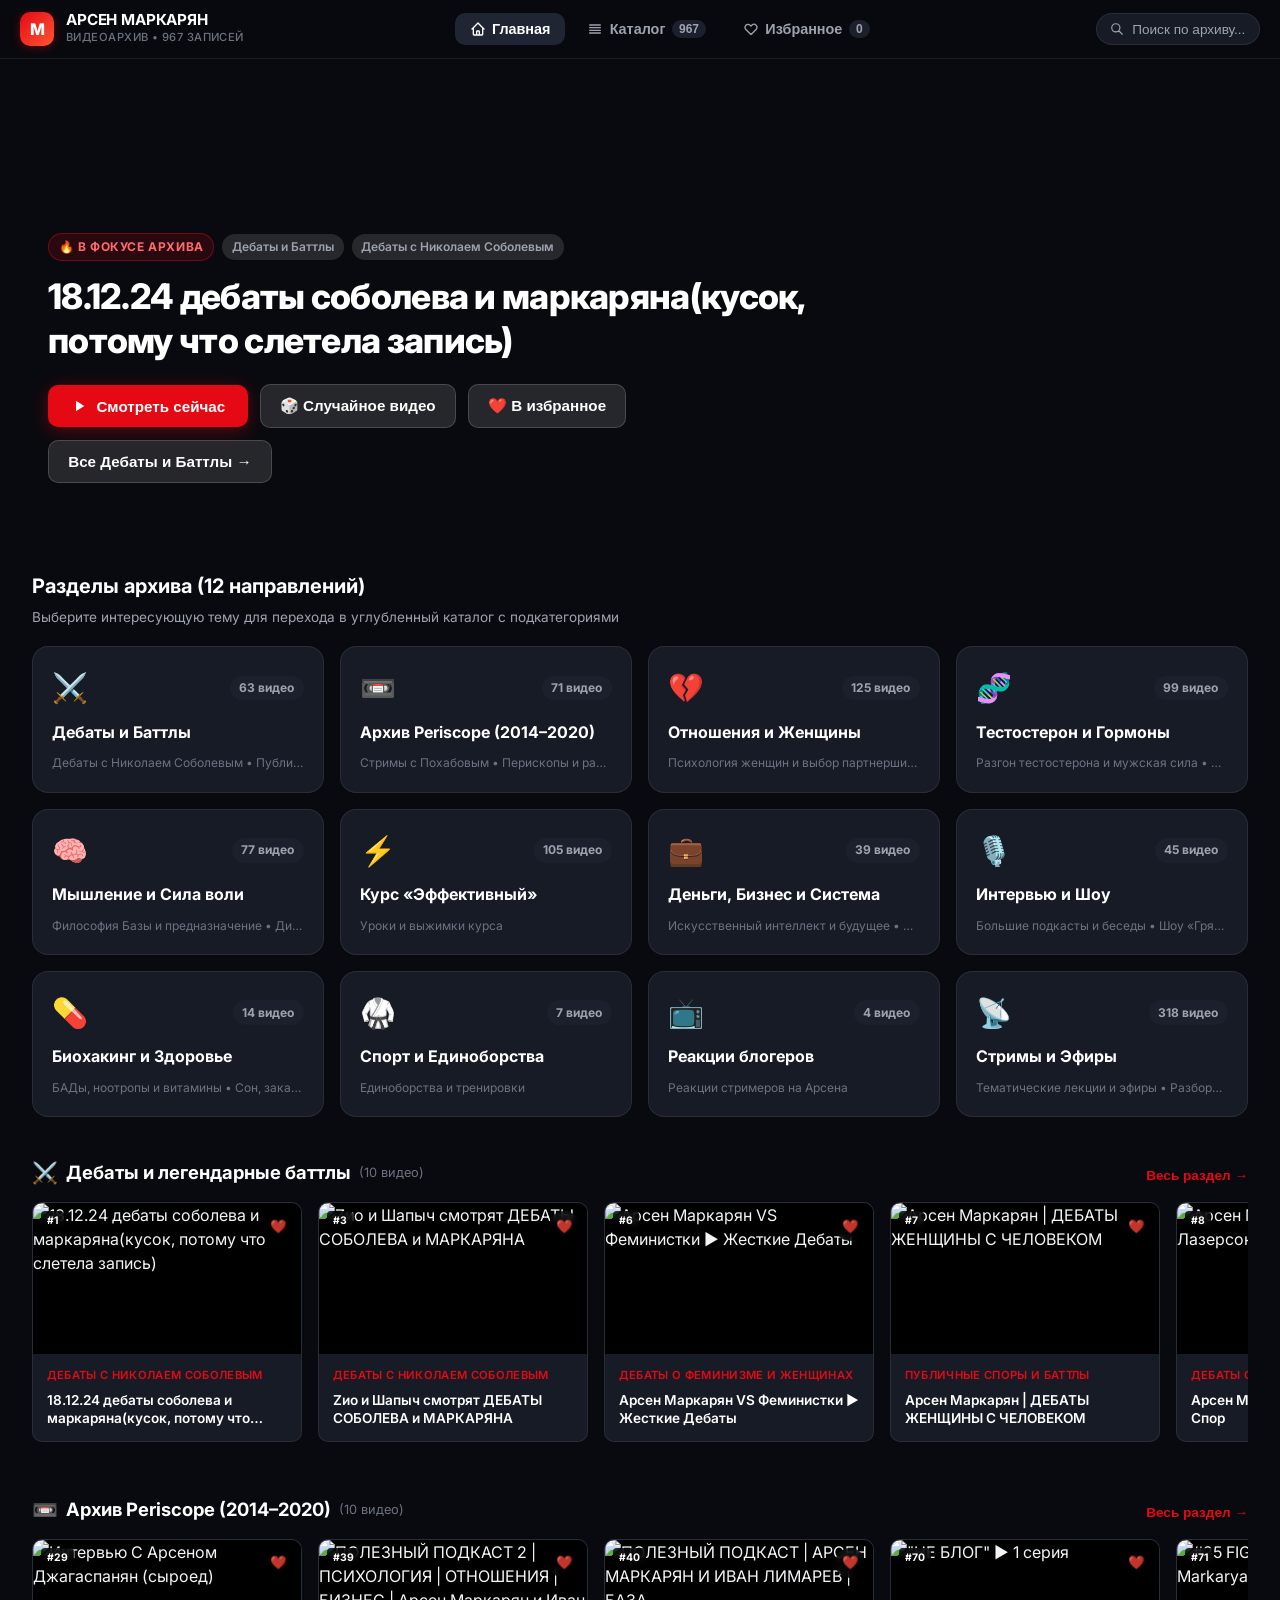
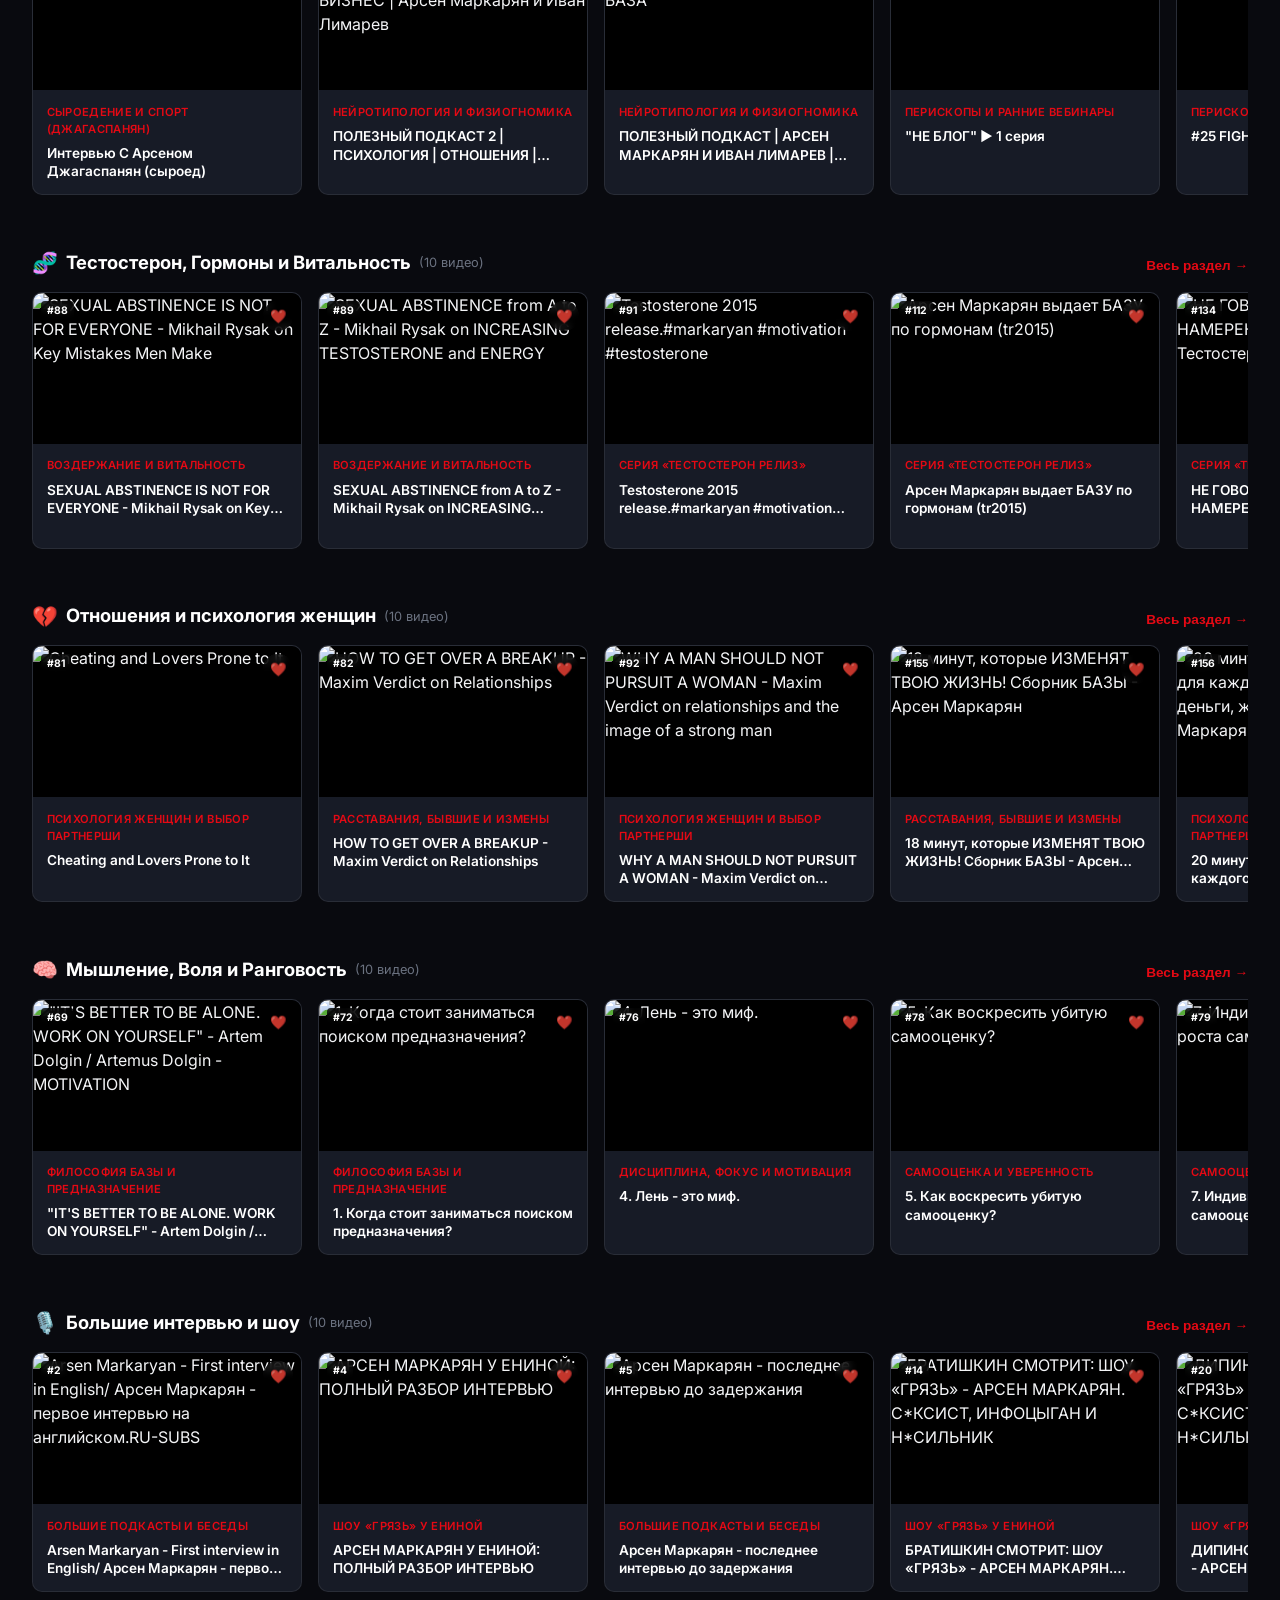
==== commit a0401648: "feat: added quick chips, subcategory count badges, and random video picker" ====
--- a/index.html
+++ b/index.html
@@ -955,6 +955,67 @@
       cursor: pointer;
     }
 
+    .btn-random-video {
+      display: inline-flex;
+      align-items: center;
+      gap: 0.35rem;
+      background: var(--bg);
+      border: 1px solid var(--border);
+      color: var(--text-sub);
+      font-size: 0.82rem;
+      font-weight: 600;
+      padding: 0.5rem 0.85rem;
+      border-radius: var(--radius-md);
+      cursor: pointer;
+      transition: all 0.15s ease;
+      white-space: nowrap;
+    }
+
+    .btn-random-video:hover {
+      color: #fff;
+      background: var(--bg-card);
+      border-color: var(--border-hover);
+    }
+
+    .guest-tags-row {
+      display: flex;
+      align-items: center;
+      gap: 0.4rem;
+      overflow-x: auto;
+      padding-top: 0.65rem;
+      border-top: 1px dashed rgba(255, 255, 255, 0.08);
+      scrollbar-width: none;
+      -webkit-overflow-scrolling: touch;
+    }
+
+    .guest-label {
+      font-size: 0.72rem;
+      color: var(--text-muted);
+      font-weight: 700;
+      text-transform: uppercase;
+      letter-spacing: 0.04em;
+      white-space: nowrap;
+    }
+
+    .guest-chip {
+      background: rgba(255, 255, 255, 0.05);
+      border: 1px solid var(--border);
+      color: var(--text-sub);
+      font-size: 0.75rem;
+      font-weight: 500;
+      padding: 0.25rem 0.6rem;
+      border-radius: 999px;
+      cursor: pointer;
+      white-space: nowrap;
+      transition: all 0.15s ease;
+    }
+
+    .guest-chip:hover {
+      background: var(--bg-card-hover);
+      color: #fff;
+      border-color: var(--border-hover);
+    }
+
     .view-toggle-btn {
       background: var(--bg);
       border: 1px solid var(--border);
@@ -1358,6 +1419,9 @@
               <svg width="18" height="18" fill="currentColor" viewBox="0 0 24 24"><path d="M8 5v14l11-7z"/></svg>
               Смотреть сейчас
             </button>
+            <button class="btn-secondary-hero" onclick="playRandomVideo()">
+              🎲 Случайное видео
+            </button>
             <button class="btn-secondary-hero" onclick="toggleFavorite('0-vDEpMc5II')">
               ❤️ В избранное
             </button>
@@ -1491,6 +1555,19 @@
             <div class="filter-level-2" id="subcat-pills-container">
               <!-- Rendered dynamically by JS -->
             </div>
+            <div class="guest-tags-row">
+              <span class="guest-label">Быстрые метки:</span>
+              <button class="guest-chip" onclick="quickFilterKeyword('Соболев')">#Соболев</button>
+              <button class="guest-chip" onclick="quickFilterKeyword('Похабов')">#Похабов</button>
+              <button class="guest-chip" onclick="quickFilterKeyword('Джагаспанян')">#Джагаспанян</button>
+              <button class="guest-chip" onclick="quickFilterKeyword('Лимарев')">#Лимарев</button>
+              <button class="guest-chip" onclick="quickFilterKeyword('Шевцов')">#Шевцов</button>
+              <button class="guest-chip" onclick="quickFilterKeyword('Енина')">#Енина</button>
+              <button class="guest-chip" onclick="quickFilterKeyword('Тестостерон')">#Тестостерон</button>
+              <button class="guest-chip" onclick="quickFilterKeyword('Дофамин')">#Дофамин</button>
+              <button class="guest-chip" onclick="quickFilterKeyword('Воздержание')">#Воздержание</button>
+              <button class="guest-chip" onclick="quickFilterKeyword('женщин')">#Отношения</button>
+            </div>
           </div>
 
           <!-- Search & Controls Toolbar -->
@@ -1504,6 +1581,10 @@
             <div class="toolbar-controls">
               <span class="result-count-badge" id="result-count-text">Найдено: 967 видео</span>
               
+              <button class="btn-random-video" onclick="playRandomVideo()" title="Включить случайное видео">
+                🎲 Случайное
+              </button>
+
               <select id="sort-select" class="sort-select" onchange="handleSortChange(event)">
                 <option value="default">По порядку архива</option>
                 <option value="newest">С конца архива</option>
@@ -1847,11 +1928,30 @@
           heading.textContent = `Подкатегории «${catObj.name}»:`;
           subContainer.innerHTML = catObj.subs.map(sub => `
             <button class="subcat-pill ${activeSubId === sub.id ? 'active' : ''}" onclick="selectSubcategory('${sub.id}')">
-              ${sub.name}
+              <span>${sub.name}</span>
+              ${sub.id !== 'all' ? `<span style="opacity:0.65; font-size:0.75rem; margin-left:3px;">(${sub.count})</span>` : ''}
             </button>
           `).join('');
         }
       }
+    }
+
+    function quickFilterKeyword(word) {
+      showView('catalog');
+      const input = document.getElementById('catalog-search');
+      if (input) input.value = word;
+      searchQuery = word;
+      const clearBtn = document.getElementById('search-clear');
+      if (clearBtn) clearBtn.style.display = 'block';
+      renderCatalogGrid(true);
+      document.querySelector('.catalog-header-panel')?.scrollIntoView({ behavior: 'smooth' });
+    }
+
+    function playRandomVideo() {
+      const items = getFilteredItems();
+      if (items.length === 0) return;
+      const rand = items[Math.floor(Math.random() * items.length)];
+      openPlayer(rand.id);
     }
 
     function selectSubcategory(subId) {
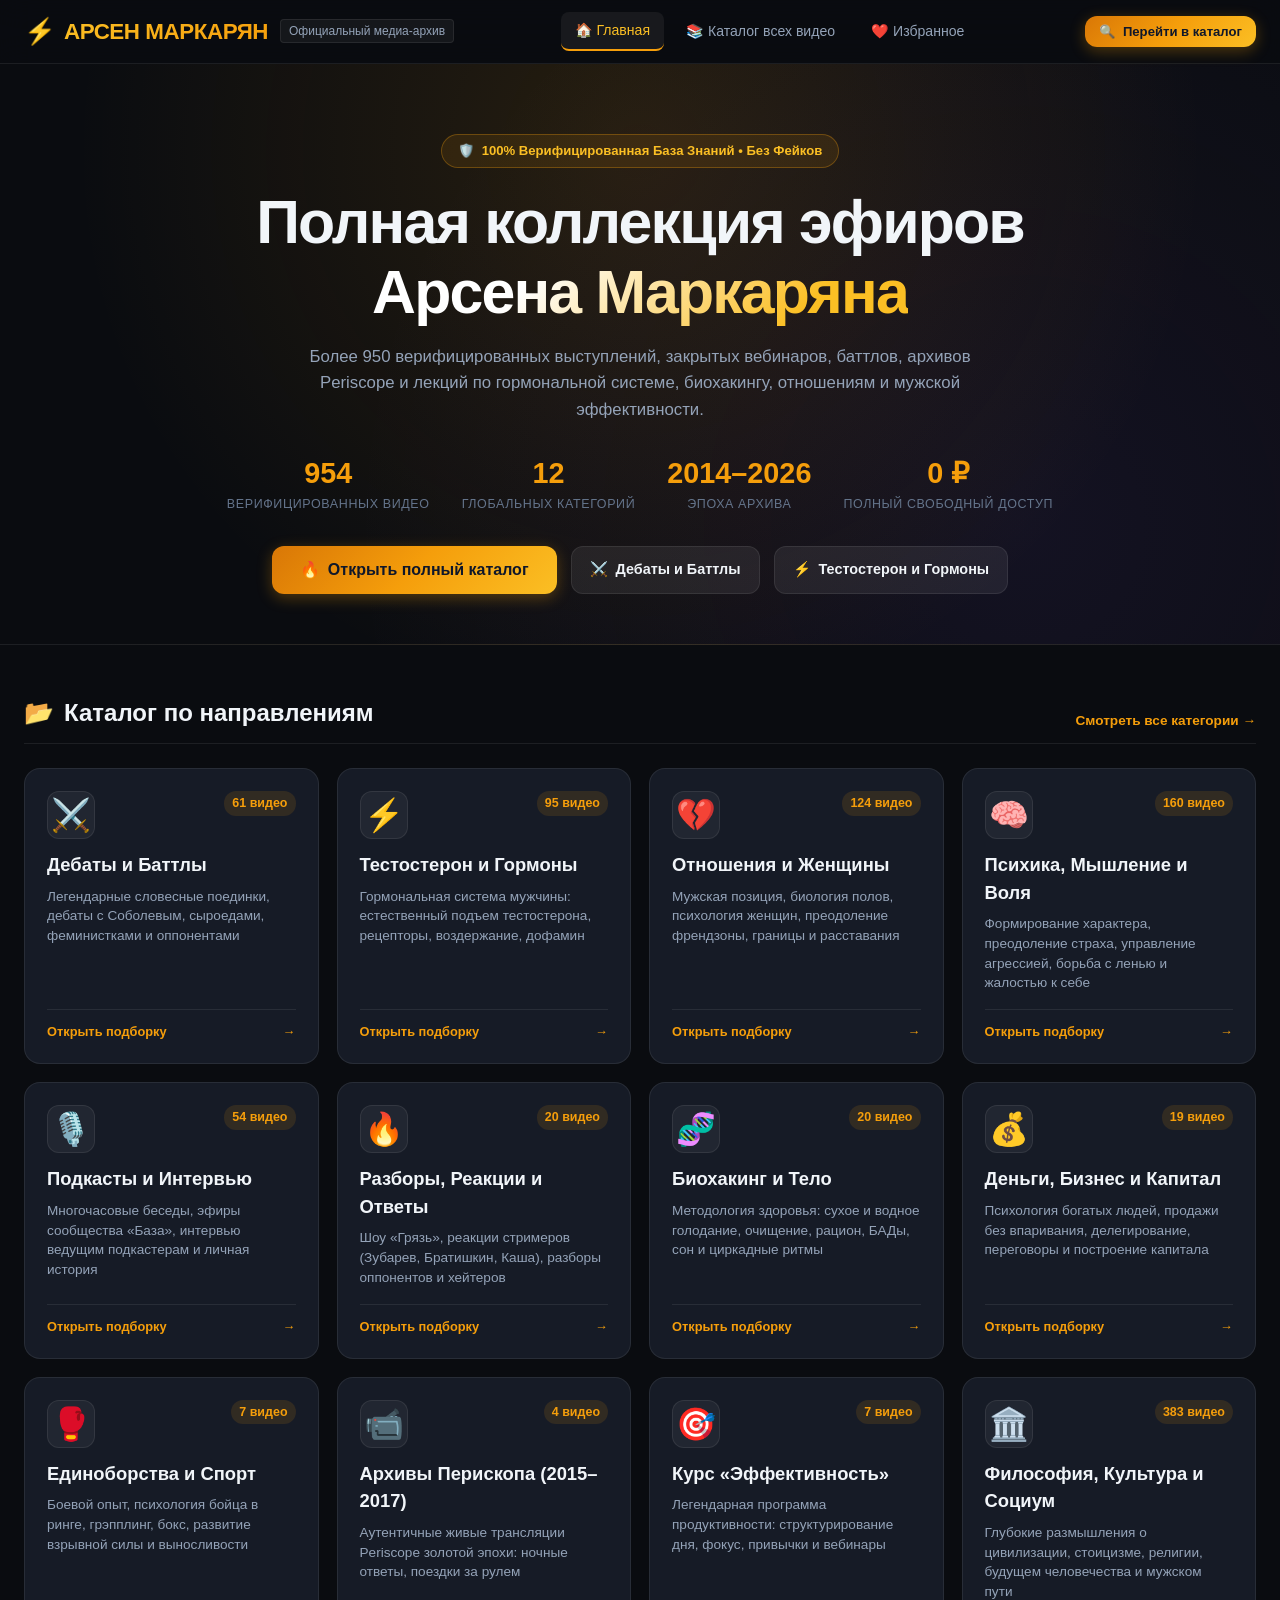
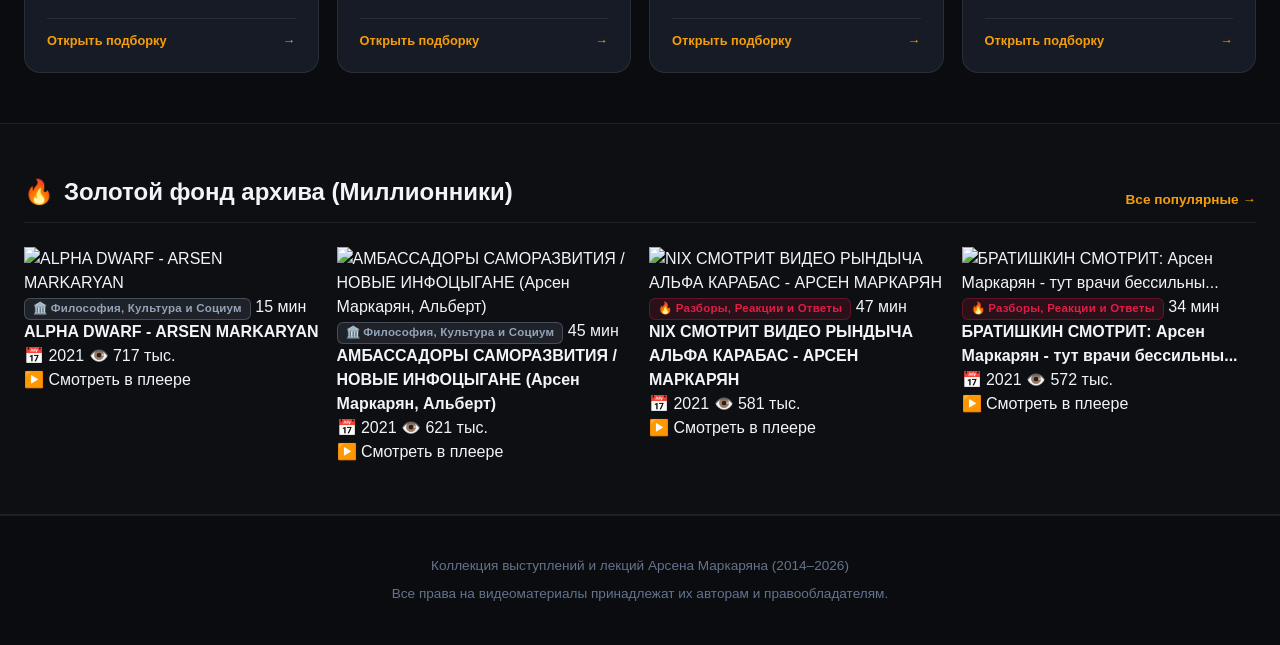
==== commit a0664da6: "feat: complete modular architecture, 100vw vertical+horizontal catalog, cinema player, and 100% veri" ====
--- a/index.html
+++ b/index.html
@@ -2,2251 +2,388 @@
 <html lang="ru">
 <head>
   <meta charset="UTF-8">
-  <meta name="viewport" content="width=device-width, initial-scale=1.0, maximum-scale=1.0, user-scalable=no">
-  <title>Арсен Маркарян — Видеоархив (967 записей)</title>
-  
-  <link rel="preconnect" href="https://fonts.googleapis.com">
-  <link rel="preconnect" href="https://fonts.gstatic.com" crossorigin>
-  <link href="https://fonts.googleapis.com/css2?family=Inter:wght@400;500;600;700;800&display=swap" rel="stylesheet">
-
-  <style>
-    :root {
-      --bg: #090a0f;
-      --bg-surface: #11141d;
-      --bg-card: #171b26;
-      --bg-card-hover: #1f2533;
-      --bg-elevated: #262c3d;
-      
-      --border: rgba(255, 255, 255, 0.08);
-      --border-hover: rgba(255, 255, 255, 0.16);
-      --border-focus: rgba(239, 68, 68, 0.4);
-      
-      --text-main: #f3f4f6;
-      --text-sub: #9ca3af;
-      --text-muted: #6b7280;
-      
-      --accent: #e50914;
-      --accent-hover: #f40612;
-      --accent-subtle: rgba(229, 9, 20, 0.15);
-      --accent-glow: rgba(229, 9, 20, 0.35);
-
-      --pill-bg: #1c202d;
-      --pill-active-bg: #f3f4f6;
-      --pill-active-text: #090a0f;
-
-      --favorite-color: #f59e0b;
-      --watched-color: #10b981;
-      
-      --radius-sm: 6px;
-      --radius-md: 10px;
-      --radius-lg: 16px;
-      --radius-xl: 20px;
-      
-      --shadow-card: 0 4px 20px rgba(0, 0, 0, 0.35);
-      --shadow-modal: 0 25px 60px -15px rgba(0, 0, 0, 0.85);
-    }
-
-    * {
-      box-sizing: border-box;
-      margin: 0;
-      padding: 0;
-      -webkit-tap-highlight-color: transparent;
-    }
-
-    html, body {
-      background-color: var(--bg);
-      color: var(--text-main);
-      font-family: 'Inter', -apple-system, BlinkMacSystemFont, "Segoe UI", Roboto, sans-serif;
-      min-height: 100vh;
-      overflow-x: hidden;
-      line-height: 1.5;
-    }
-
-    /* Custom Scrollbar */
-    ::-webkit-scrollbar {
-      width: 6px;
-      height: 6px;
-    }
-    ::-webkit-scrollbar-track {
-      background: var(--bg);
-    }
-    ::-webkit-scrollbar-thumb {
-      background: #2a3142;
-      border-radius: 3px;
-    }
-    ::-webkit-scrollbar-thumb:hover {
-      background: #3b4459;
-    }
-
-    /* Layout Containers */
-    .app-container {
-      display: flex;
-      flex-direction: column;
-      min-height: 100vh;
-      padding-bottom: 80px;
-    }
-
-    @media (min-width: 768px) {
-      .app-container {
-        padding-bottom: 40px;
-      }
-    }
-
-    /* Global Header */
-    .app-header {
-      position: sticky;
-      top: 0;
-      z-index: 100;
-      background: rgba(9, 10, 15, 0.85);
-      backdrop-filter: blur(16px);
-      -webkit-backdrop-filter: blur(16px);
-      border-bottom: 1px solid var(--border);
-      padding: 0.75rem 1.25rem;
-      display: flex;
-      align-items: center;
-      justify-content: space-between;
-      gap: 1rem;
-    }
-
-    .brand-group {
-      display: flex;
-      align-items: center;
-      gap: 0.75rem;
-      cursor: pointer;
-      text-decoration: none;
-    }
-
-    .brand-icon {
-      width: 34px;
-      height: 34px;
-      border-radius: var(--radius-md);
-      background: linear-gradient(135deg, var(--accent), #ff5533);
-      display: flex;
-      align-items: center;
-      justify-content: center;
-      font-weight: 800;
-      font-size: 1rem;
-      color: #fff;
-      box-shadow: 0 2px 10px var(--accent-glow);
-    }
-
-    .brand-text {
-      display: flex;
-      flex-direction: column;
-    }
-
-    .brand-name {
-      font-size: 0.95rem;
-      font-weight: 700;
-      letter-spacing: -0.01em;
-      color: #fff;
-      line-height: 1.1;
-    }
-
-    .brand-badge {
-      font-size: 0.7rem;
-      color: var(--text-muted);
-      font-weight: 500;
-      letter-spacing: 0.04em;
-      text-transform: uppercase;
-    }
-
-    /* Desktop Navigation */
-    .header-nav {
-      display: none;
-      align-items: center;
-      gap: 0.5rem;
-    }
-
-    @media (min-width: 768px) {
-      .header-nav {
-        display: flex;
-      }
-    }
-
-    .nav-btn {
-      background: transparent;
-      border: none;
-      color: var(--text-sub);
-      font-size: 0.9rem;
-      font-weight: 600;
-      padding: 0.5rem 0.9rem;
-      border-radius: var(--radius-md);
-      cursor: pointer;
-      transition: all 0.15s ease;
-      display: flex;
-      align-items: center;
-      gap: 0.4rem;
-    }
-
-    .nav-btn:hover {
-      color: #fff;
-      background: var(--bg-card);
-    }
-
-    .nav-btn.active {
-      color: #fff;
-      background: var(--bg-card-hover);
-    }
-
-    .nav-counter {
-      background: var(--pill-bg);
-      padding: 0.1rem 0.45rem;
-      border-radius: 999px;
-      font-size: 0.75rem;
-      color: var(--text-sub);
-    }
-
-    .header-actions {
-      display: flex;
-      align-items: center;
-      gap: 0.75rem;
-    }
-
-    .quick-search-btn {
-      display: flex;
-      align-items: center;
-      gap: 0.5rem;
-      background: var(--bg-card);
-      border: 1px solid var(--border);
-      color: var(--text-sub);
-      padding: 0.45rem 0.85rem;
-      border-radius: 999px;
-      font-size: 0.85rem;
-      cursor: pointer;
-      transition: all 0.2s ease;
-    }
-
-    .quick-search-btn:hover {
-      border-color: var(--border-hover);
-      color: #fff;
-    }
-
-    /* Mobile Bottom Navigation Bar */
-    .mobile-nav {
-      position: fixed;
-      bottom: 0;
-      left: 0;
-      right: 0;
-      z-index: 95;
-      background: rgba(14, 16, 23, 0.95);
-      backdrop-filter: blur(20px);
-      -webkit-backdrop-filter: blur(20px);
-      border-top: 1px solid var(--border);
-      display: flex;
-      justify-content: space-around;
-      padding: 0.5rem 0.25rem calc(0.5rem + env(safe-area-inset-bottom, 0px));
-    }
-
-    @media (min-width: 768px) {
-      .mobile-nav {
-        display: none;
-      }
-    }
-
-    .mobile-nav-item {
-      flex: 1;
-      display: flex;
-      flex-direction: column;
-      align-items: center;
-      gap: 0.25rem;
-      background: none;
-      border: none;
-      color: var(--text-muted);
-      font-size: 0.72rem;
-      font-weight: 500;
-      cursor: pointer;
-      padding: 0.35rem 0;
-      transition: color 0.15s ease;
-    }
-
-    .mobile-nav-item svg {
-      width: 20px;
-      height: 20px;
-      stroke-width: 2;
-    }
-
-    .mobile-nav-item.active {
-      color: #fff;
-      font-weight: 600;
-    }
-
-    .mobile-nav-item.active svg {
-      stroke: var(--accent);
-    }
-
-    /* View Sections */
-    .view-section {
-      display: none;
-      flex-direction: column;
-      width: 100%;
-    }
-
-    .view-section.active {
-      display: flex;
-    }
-
-    /* ==========================================================================
-       VIEW 1: ГЛАВНАЯ (SHOWROOM PORTAL)
-       ========================================================================== */
-
-    .hero-banner {
-      position: relative;
-      width: 100%;
-      min-height: 400px;
-      max-height: 520px;
-      display: flex;
-      align-items: flex-end;
-      padding: 2.5rem 1.5rem;
-      background-size: cover;
-      background-position: center 25%;
-      background-repeat: no-repeat;
-      overflow: hidden;
-    }
-
-    @media (min-width: 1024px) {
-      .hero-banner {
-        min-height: 480px;
-        padding: 3.5rem 3rem;
-      }
-    }
-
-    .hero-overlay {
-      position: absolute;
-      inset: 0;
-      background: linear-gradient(180deg, rgba(9,10,15,0.2) 0%, rgba(9,10,15,0.7) 60%, rgba(9,10,15,1) 100%),
-                  linear-gradient(90deg, rgba(9,10,15,0.9) 0%, rgba(9,10,15,0.4) 60%, transparent 100%);
-      z-index: 1;
-    }
-
-    .hero-content {
-      position: relative;
-      z-index: 2;
-      max-width: 780px;
-      display: flex;
-      flex-direction: column;
-      gap: 0.85rem;
-    }
-
-    .hero-tags {
-      display: flex;
-      align-items: center;
-      gap: 0.5rem;
-      flex-wrap: wrap;
-    }
-
-    .hero-tag-badge {
-      display: inline-flex;
-      align-items: center;
-      gap: 0.35rem;
-      background: var(--accent-subtle);
-      border: 1px solid rgba(229, 9, 20, 0.4);
-      color: #ff6b6b;
-      font-size: 0.75rem;
-      font-weight: 700;
-      padding: 0.25rem 0.6rem;
-      border-radius: 999px;
-      text-transform: uppercase;
-      letter-spacing: 0.05em;
-    }
-
-    .hero-subtag {
-      background: rgba(255, 255, 255, 0.12);
-      color: var(--text-sub);
-      font-size: 0.75rem;
-      font-weight: 600;
-      padding: 0.25rem 0.6rem;
-      border-radius: 999px;
-    }
-
-    .hero-title {
-      font-size: 1.5rem;
-      font-weight: 800;
-      color: #fff;
-      line-height: 1.25;
-      letter-spacing: -0.02em;
-    }
-
-    @media (min-width: 768px) {
-      .hero-title {
-        font-size: 2.2rem;
-      }
-    }
-
-    .hero-actions {
-      display: flex;
-      align-items: center;
-      gap: 0.75rem;
-      flex-wrap: wrap;
-      margin-top: 0.5rem;
-    }
-
-    .btn-play-hero {
-      display: inline-flex;
-      align-items: center;
-      gap: 0.5rem;
-      background: var(--accent);
-      color: #fff;
-      border: none;
-      font-size: 0.95rem;
-      font-weight: 700;
-      padding: 0.75rem 1.4rem;
-      border-radius: var(--radius-md);
-      cursor: pointer;
-      box-shadow: 0 4px 18px var(--accent-glow);
-      transition: all 0.2s ease;
-    }
-
-    .btn-play-hero:hover {
-      background: var(--accent-hover);
-      transform: translateY(-1px);
-    }
-
-    .btn-secondary-hero {
-      display: inline-flex;
-      align-items: center;
-      gap: 0.5rem;
-      background: rgba(255, 255, 255, 0.12);
-      color: #fff;
-      border: 1px solid rgba(255, 255, 255, 0.16);
-      font-size: 0.95rem;
-      font-weight: 600;
-      padding: 0.75rem 1.2rem;
-      border-radius: var(--radius-md);
-      cursor: pointer;
-      backdrop-filter: blur(10px);
-      transition: all 0.2s ease;
-    }
-
-    .btn-secondary-hero:hover {
-      background: rgba(255, 255, 255, 0.2);
-    }
-
-    /* Main Showcase Content */
-    .portal-content {
-      padding: 1.5rem 1rem;
-      display: flex;
-      flex-direction: column;
-      gap: 2.5rem;
-      max-width: 1440px;
-      margin: 0 auto;
-      width: 100%;
-    }
-
-    @media (min-width: 768px) {
-      .portal-content {
-        padding: 2rem 2rem;
-      }
-    }
-
-    /* Categories Hub Grid */
-    .hub-section-header {
-      display: flex;
-      flex-direction: column;
-      gap: 0.35rem;
-      margin-bottom: 1.2rem;
-    }
-
-    .section-headline {
-      font-size: 1.25rem;
-      font-weight: 700;
-      color: #fff;
-      display: flex;
-      align-items: center;
-      gap: 0.5rem;
-    }
-
-    .section-subtext {
-      font-size: 0.85rem;
-      color: var(--text-sub);
-    }
-
-    .categories-grid {
-      display: grid;
-      grid-template-columns: repeat(auto-fill, minmax(240px, 1fr));
-      gap: 1rem;
-    }
-
-    @media (min-width: 1024px) {
-      .categories-grid {
-        grid-template-columns: repeat(4, 1fr);
-      }
-    }
-
-    .category-hub-card {
-      background: var(--bg-card);
-      border: 1px solid var(--border);
-      border-radius: var(--radius-lg);
-      padding: 1.2rem;
-      display: flex;
-      flex-direction: column;
-      justify-content: space-between;
-      gap: 0.75rem;
-      cursor: pointer;
-      transition: all 0.2s cubic-bezier(0.16, 1, 0.3, 1);
-      position: relative;
-      overflow: hidden;
-    }
-
-    .category-hub-card:hover {
-      background: var(--bg-card-hover);
-      border-color: var(--border-hover);
-      transform: translateY(-2px);
-      box-shadow: var(--shadow-card);
-    }
-
-    .cat-hub-header {
-      display: flex;
-      align-items: center;
-      justify-content: space-between;
-    }
-
-    .cat-hub-icon {
-      font-size: 1.8rem;
-    }
-
-    .cat-hub-count {
-      font-size: 0.75rem;
-      font-weight: 700;
-      background: var(--pill-bg);
-      color: var(--text-sub);
-      padding: 0.2rem 0.6rem;
-      border-radius: 999px;
-    }
-
-    .cat-hub-title {
-      font-size: 1rem;
-      font-weight: 700;
-      color: #fff;
-      line-height: 1.3;
-    }
-
-    .cat-hub-subs {
-      font-size: 0.75rem;
-      color: var(--text-muted);
-      white-space: nowrap;
-      overflow: hidden;
-      text-overflow: ellipsis;
-    }
-
-    /* Horizontal Carousels */
-    .shelf-container {
-      display: flex;
-      flex-direction: column;
-      gap: 0.85rem;
-    }
-
-    .shelf-header {
-      display: flex;
-      align-items: baseline;
-      justify-content: space-between;
-    }
-
-    .shelf-title-group {
-      display: flex;
-      align-items: center;
-      gap: 0.5rem;
-    }
-
-    .shelf-title {
-      font-size: 1.15rem;
-      font-weight: 700;
-      color: #fff;
-    }
-
-    .shelf-count {
-      font-size: 0.8rem;
-      color: var(--text-muted);
-    }
-
-    .shelf-more-btn {
-      background: none;
-      border: none;
-      color: var(--accent);
-      font-size: 0.85rem;
-      font-weight: 600;
-      cursor: pointer;
-      display: flex;
-      align-items: center;
-      gap: 0.25rem;
-      transition: color 0.15s ease;
-    }
-
-    .shelf-more-btn:hover {
-      color: var(--accent-hover);
-      text-decoration: underline;
-    }
-
-    .shelf-scroll {
-      display: flex;
-      gap: 1rem;
-      overflow-x: auto;
-      padding-bottom: 0.75rem;
-      scroll-snap-type: x mandatory;
-      scrollbar-width: thin;
-      -webkit-overflow-scrolling: touch;
-    }
-
-    .shelf-video-card {
-      flex: 0 0 250px;
-      scroll-snap-align: start;
-      background: var(--bg-card);
-      border: 1px solid var(--border);
-      border-radius: var(--radius-md);
-      overflow: hidden;
-      cursor: pointer;
-      display: flex;
-      flex-direction: column;
-      transition: all 0.2s ease;
-    }
-
-    @media (min-width: 768px) {
-      .shelf-video-card {
-        flex: 0 0 270px;
-      }
-    }
-
-    .shelf-video-card:hover {
-      transform: translateY(-3px);
-      border-color: var(--border-hover);
-      box-shadow: var(--shadow-card);
-    }
-
-    .thumb-wrapper {
-      position: relative;
-      width: 100%;
-      aspect-ratio: 16 / 9;
-      background: #000;
-      overflow: hidden;
-    }
-
-    .thumb-img {
-      width: 100%;
-      height: 100%;
-      object-fit: cover;
-      transition: transform 0.3s ease;
-    }
-
-    .shelf-video-card:hover .thumb-img {
-      transform: scale(1.04);
-    }
-
-    .play-overlay {
-      position: absolute;
-      inset: 0;
-      background: rgba(0, 0, 0, 0.35);
-      display: flex;
-      align-items: center;
-      justify-content: center;
-      opacity: 0;
-      transition: opacity 0.2s ease;
-    }
-
-    .shelf-video-card:hover .play-overlay {
-      opacity: 1;
-    }
-
-    .play-icon-circle {
-      width: 44px;
-      height: 44px;
-      border-radius: 50%;
-      background: var(--accent);
-      display: flex;
-      align-items: center;
-      justify-content: center;
-      color: #fff;
-      box-shadow: 0 4px 15px var(--accent-glow);
-    }
-
-    .card-badges {
-      position: absolute;
-      top: 8px;
-      left: 8px;
-      display: flex;
-      gap: 4px;
-      z-index: 2;
-    }
-
-    .badge-index {
-      background: rgba(0, 0, 0, 0.75);
-      color: #fff;
-      font-size: 0.65rem;
-      font-weight: 700;
-      padding: 2px 6px;
-      border-radius: 4px;
-      backdrop-filter: blur(4px);
-    }
-
-    .badge-watched {
-      background: var(--watched-color);
-      color: #fff;
-      font-size: 0.65rem;
-      font-weight: 700;
-      padding: 2px 6px;
-      border-radius: 4px;
-      display: none;
-    }
-
-    .card-fav-btn {
-      position: absolute;
-      top: 8px;
-      right: 8px;
-      width: 30px;
-      height: 30px;
-      border-radius: 50%;
-      background: rgba(0, 0, 0, 0.65);
-      backdrop-filter: blur(4px);
-      border: none;
-      color: rgba(255, 255, 255, 0.8);
-      display: flex;
-      align-items: center;
-      justify-content: center;
-      cursor: pointer;
-      z-index: 3;
-      transition: all 0.15s ease;
-    }
-
-    .card-fav-btn:hover {
-      transform: scale(1.15);
-      color: #fff;
-    }
-
-    .card-fav-btn.active {
-      color: var(--favorite-color);
-      background: rgba(0, 0, 0, 0.85);
-    }
-
-    .card-info {
-      padding: 0.85rem;
-      display: flex;
-      flex-direction: column;
-      gap: 0.4rem;
-      flex: 1;
-    }
-
-    .card-subcat {
-      font-size: 0.7rem;
-      font-weight: 600;
-      color: var(--accent);
-      text-transform: uppercase;
-      letter-spacing: 0.03em;
-    }
-
-    .card-title {
-      font-size: 0.85rem;
-      font-weight: 600;
-      color: #fff;
-      line-height: 1.35;
-      display: -webkit-box;
-      -webkit-line-clamp: 2;
-      -webkit-box-orient: vertical;
-      overflow: hidden;
-    }
-
-    /* ==========================================================================
-       VIEW 2: КАТАЛОГ (DEEP 2-TIER CATALOG)
-       ========================================================================== */
-
-    .catalog-container {
-      max-width: 1440px;
-      margin: 0 auto;
-      padding: 1.25rem 1rem;
-      width: 100%;
-      display: flex;
-      flex-direction: column;
-      gap: 1.25rem;
-    }
-
-    @media (min-width: 768px) {
-      .catalog-container {
-        padding: 1.75rem 2rem;
-      }
-    }
-
-    .catalog-header-panel {
-      background: var(--bg-surface);
-      border: 1px solid var(--border);
-      border-radius: var(--radius-lg);
-      padding: 1.25rem;
-      display: flex;
-      flex-direction: column;
-      gap: 1.25rem;
-    }
-
-    /* Category Filter Pills (Level 1) */
-    .filter-level-1 {
-      display: flex;
-      gap: 0.5rem;
-      overflow-x: auto;
-      padding-bottom: 0.4rem;
-      scrollbar-width: thin;
-      -webkit-overflow-scrolling: touch;
-    }
-
-    .cat-pill {
-      display: inline-flex;
-      align-items: center;
-      gap: 0.45rem;
-      background: var(--pill-bg);
-      border: 1px solid transparent;
-      color: var(--text-sub);
-      padding: 0.55rem 0.9rem;
-      border-radius: 999px;
-      font-size: 0.82rem;
-      font-weight: 600;
-      cursor: pointer;
-      white-space: nowrap;
-      transition: all 0.15s ease;
-    }
-
-    .cat-pill:hover {
-      background: var(--bg-card-hover);
-      color: #fff;
-    }
-
-    .cat-pill.active {
-      background: var(--pill-active-bg);
-      color: var(--pill-active-text);
-      font-weight: 700;
-      border-color: #fff;
-    }
-
-    .cat-pill-count {
-      font-size: 0.72rem;
-      opacity: 0.75;
-      font-weight: 500;
-    }
-
-    /* Subcategory Filter Pills (Level 2) */
-    .subcat-wrapper {
-      border-top: 1px solid var(--border);
-      padding-top: 0.85rem;
-      display: flex;
-      flex-direction: column;
-      gap: 0.5rem;
-    }
-
-    .subcat-label {
-      font-size: 0.75rem;
-      font-weight: 700;
-      text-transform: uppercase;
-      letter-spacing: 0.05em;
-      color: var(--text-muted);
-    }
-
-    .filter-level-2 {
-      display: flex;
-      gap: 0.4rem;
-      overflow-x: auto;
-      padding-bottom: 0.25rem;
-      scrollbar-width: none;
-      -webkit-overflow-scrolling: touch;
-    }
-
-    .subcat-pill {
-      display: inline-flex;
-      align-items: center;
-      gap: 0.35rem;
-      background: rgba(255, 255, 255, 0.04);
-      border: 1px solid var(--border);
-      color: var(--text-sub);
-      padding: 0.4rem 0.75rem;
-      border-radius: var(--radius-sm);
-      font-size: 0.78rem;
-      font-weight: 500;
-      cursor: pointer;
-      white-space: nowrap;
-      transition: all 0.15s ease;
-    }
-
-    .subcat-pill:hover {
-      background: rgba(255, 255, 255, 0.08);
-      color: #fff;
-    }
-
-    .subcat-pill.active {
-      background: var(--accent-subtle);
-      border-color: rgba(229, 9, 20, 0.4);
-      color: #ff6b6b;
-      font-weight: 600;
-    }
-
-    /* Search and Sort Toolbar */
-    .catalog-toolbar {
-      display: flex;
-      flex-direction: column;
-      gap: 0.75rem;
-    }
-
-    @media (min-width: 768px) {
-      .catalog-toolbar {
-        flex-direction: row;
-        align-items: center;
-        justify-content: space-between;
-      }
-    }
-
-    .search-box-wrapper {
-      position: relative;
-      flex: 1;
-      max-width: 540px;
-    }
-
-    .search-input {
-      width: 100%;
-      background: var(--bg);
-      border: 1px solid var(--border);
-      border-radius: var(--radius-md);
-      color: #fff;
-      font-size: 0.9rem;
-      padding: 0.65rem 1rem 0.65rem 2.4rem;
-      outline: none;
-      transition: all 0.2s ease;
-    }
-
-    .search-input:focus {
-      border-color: var(--accent);
-      box-shadow: 0 0 0 2px var(--accent-subtle);
-    }
-
-    .search-icon-svg {
-      position: absolute;
-      left: 0.8rem;
-      top: 50%;
-      transform: translateY(-50%);
-      color: var(--text-muted);
-      pointer-events: none;
-    }
-
-    .search-clear-btn {
-      position: absolute;
-      right: 0.75rem;
-      top: 50%;
-      transform: translateY(-50%);
-      background: none;
-      border: none;
-      color: var(--text-muted);
-      cursor: pointer;
-      display: none;
-    }
-
-    .toolbar-controls {
-      display: flex;
-      align-items: center;
-      gap: 0.75rem;
-      flex-wrap: wrap;
-    }
-
-    .result-count-badge {
-      font-size: 0.8rem;
-      font-weight: 600;
-      color: var(--text-muted);
-    }
-
-    .sort-select {
-      background: var(--bg);
-      border: 1px solid var(--border);
-      color: var(--text-sub);
-      font-size: 0.82rem;
-      font-weight: 500;
-      padding: 0.5rem 0.75rem;
-      border-radius: var(--radius-md);
-      outline: none;
-      cursor: pointer;
-    }
-
-    .btn-random-video {
-      display: inline-flex;
-      align-items: center;
-      gap: 0.35rem;
-      background: var(--bg);
-      border: 1px solid var(--border);
-      color: var(--text-sub);
-      font-size: 0.82rem;
-      font-weight: 600;
-      padding: 0.5rem 0.85rem;
-      border-radius: var(--radius-md);
-      cursor: pointer;
-      transition: all 0.15s ease;
-      white-space: nowrap;
-    }
-
-    .btn-random-video:hover {
-      color: #fff;
-      background: var(--bg-card);
-      border-color: var(--border-hover);
-    }
-
-    .guest-tags-row {
-      display: flex;
-      align-items: center;
-      gap: 0.4rem;
-      overflow-x: auto;
-      padding-top: 0.65rem;
-      border-top: 1px dashed rgba(255, 255, 255, 0.08);
-      scrollbar-width: none;
-      -webkit-overflow-scrolling: touch;
-    }
-
-    .guest-label {
-      font-size: 0.72rem;
-      color: var(--text-muted);
-      font-weight: 700;
-      text-transform: uppercase;
-      letter-spacing: 0.04em;
-      white-space: nowrap;
-    }
-
-    .guest-chip {
-      background: rgba(255, 255, 255, 0.05);
-      border: 1px solid var(--border);
-      color: var(--text-sub);
-      font-size: 0.75rem;
-      font-weight: 500;
-      padding: 0.25rem 0.6rem;
-      border-radius: 999px;
-      cursor: pointer;
-      white-space: nowrap;
-      transition: all 0.15s ease;
-    }
-
-    .guest-chip:hover {
-      background: var(--bg-card-hover);
-      color: #fff;
-      border-color: var(--border-hover);
-    }
-
-    .view-toggle-btn {
-      background: var(--bg);
-      border: 1px solid var(--border);
-      color: var(--text-sub);
-      padding: 0.5rem 0.65rem;
-      border-radius: var(--radius-md);
-      cursor: pointer;
-      display: flex;
-      align-items: center;
-      justify-content: center;
-    }
-
-    .view-toggle-btn.active {
-      color: #fff;
-      border-color: var(--border-hover);
-      background: var(--bg-card);
-    }
-
-    /* Video Catalog Grid */
-    .catalog-grid {
-      display: grid;
-      grid-template-columns: repeat(auto-fill, minmax(280px, 1fr));
-      gap: 1.25rem;
-      width: 100%;
-    }
-
-    /* Compact List Mode */
-    .catalog-grid.list-mode {
-      display: flex;
-      flex-direction: column;
-      gap: 0.65rem;
-    }
-
-    .catalog-grid.list-mode .shelf-video-card {
-      flex: 1 1 auto;
-      flex-direction: row;
-      align-items: center;
-      border-radius: var(--radius-md);
-    }
-
-    .catalog-grid.list-mode .thumb-wrapper {
-      width: 140px;
-      min-width: 140px;
-      aspect-ratio: 16 / 9;
-    }
-
-    @media (min-width: 768px) {
-      .catalog-grid.list-mode .thumb-wrapper {
-        width: 180px;
-        min-width: 180px;
-      }
-    }
-
-    .catalog-grid.list-mode .card-info {
-      padding: 0.75rem 1rem;
-    }
-
-    .catalog-grid.list-mode .card-title {
-      font-size: 0.95rem;
-    }
-
-    /* Load More Button */
-    .load-more-wrapper {
-      display: flex;
-      justify-content: center;
-      padding: 2rem 0;
-    }
-
-    .load-more-btn {
-      background: var(--bg-card);
-      border: 1px solid var(--border);
-      color: #fff;
-      font-size: 0.9rem;
-      font-weight: 600;
-      padding: 0.8rem 2rem;
-      border-radius: var(--radius-md);
-      cursor: pointer;
-      transition: all 0.2s ease;
-    }
-
-    .load-more-btn:hover {
-      background: var(--bg-card-hover);
-      border-color: var(--border-hover);
-    }
-
-    /* Empty state */
-    .empty-state {
-      text-align: center;
-      padding: 4rem 1rem;
-      color: var(--text-sub);
-      display: none;
-      flex-direction: column;
-      align-items: center;
-      gap: 1rem;
-    }
-
-    .empty-state-icon {
-      font-size: 2.5rem;
-    }
-
-    /* ==========================================================================
-       DEDICATED THEATER / PLAYER MODAL WINDOW
-       ========================================================================== */
-
-    .player-modal-backdrop {
-      position: fixed;
-      inset: 0;
-      z-index: 200;
-      background: rgba(0, 0, 0, 0.85);
-      backdrop-filter: blur(12px);
-      -webkit-backdrop-filter: blur(12px);
-      display: none;
-      align-items: center;
-      justify-content: center;
-      padding: 1rem;
-      opacity: 0;
-      transition: opacity 0.2s ease;
-    }
-
-    .player-modal-backdrop.active {
-      display: flex;
-      opacity: 1;
-    }
-
-    .player-modal-window {
-      background: var(--bg-surface);
-      border: 1px solid var(--border-hover);
-      border-radius: var(--radius-xl);
-      box-shadow: var(--shadow-modal);
-      width: 100%;
-      max-width: 1080px;
-      max-height: 92vh;
-      overflow-y: auto;
-      display: flex;
-      flex-direction: column;
-      transform: scale(0.97);
-      transition: transform 0.2s ease;
-    }
-
-    .player-modal-backdrop.active .player-modal-window {
-      transform: scale(1);
-    }
-
-    @media (max-width: 767px) {
-      .player-modal-backdrop {
-        padding: 0;
-        align-items: flex-end;
-      }
-      .player-modal-window {
-        border-radius: var(--radius-xl) var(--radius-xl) 0 0;
-        max-height: 95vh;
-      }
-    }
-
-    .modal-header {
-      padding: 1rem 1.25rem;
-      border-bottom: 1px solid var(--border);
-      display: flex;
-      align-items: center;
-      justify-content: space-between;
-      gap: 1rem;
-    }
-
-    .modal-breadcrumbs {
-      display: flex;
-      align-items: center;
-      gap: 0.4rem;
-      font-size: 0.8rem;
-      color: var(--text-sub);
-      overflow: hidden;
-      white-space: nowrap;
-      text-overflow: ellipsis;
-    }
-
-    .modal-close-btn {
-      background: var(--bg-card);
-      border: 1px solid var(--border);
-      color: var(--text-sub);
-      width: 34px;
-      height: 34px;
-      border-radius: 50%;
-      display: flex;
-      align-items: center;
-      justify-content: center;
-      cursor: pointer;
-      transition: all 0.15s ease;
-    }
-
-    .modal-close-btn:hover {
-      color: #fff;
-      background: var(--bg-card-hover);
-      transform: scale(1.05);
-    }
-
-    .modal-player-container {
-      position: relative;
-      width: 100%;
-      aspect-ratio: 16 / 9;
-      background: #000;
-    }
-
-    .modal-player-container iframe {
-      width: 100%;
-      height: 100%;
-      border: none;
-    }
-
-    .modal-details {
-      padding: 1.25rem;
-      display: flex;
-      flex-direction: column;
-      gap: 1rem;
-    }
-
-    .modal-title-row {
-      display: flex;
-      flex-direction: column;
-      gap: 0.5rem;
-    }
-
-    .modal-video-title {
-      font-size: 1.15rem;
-      font-weight: 700;
-      color: #fff;
-      line-height: 1.35;
-    }
-
-    @media (min-width: 768px) {
-      .modal-video-title {
-        font-size: 1.35rem;
-      }
-    }
-
-    .modal-action-bar {
-      display: flex;
-      align-items: center;
-      gap: 0.75rem;
-      flex-wrap: wrap;
-      padding-bottom: 1rem;
-      border-bottom: 1px solid var(--border);
-    }
-
-    .btn-modal-action {
-      display: inline-flex;
-      align-items: center;
-      gap: 0.45rem;
-      background: var(--bg-card);
-      border: 1px solid var(--border);
-      color: var(--text-main);
-      font-size: 0.85rem;
-      font-weight: 600;
-      padding: 0.55rem 1rem;
-      border-radius: var(--radius-md);
-      cursor: pointer;
-      transition: all 0.15s ease;
-      text-decoration: none;
-    }
-
-    .btn-modal-action:hover {
-      background: var(--bg-card-hover);
-      border-color: var(--border-hover);
-    }
-
-    .btn-modal-action.btn-fav.active {
-      color: var(--favorite-color);
-      border-color: rgba(245, 158, 11, 0.4);
-      background: rgba(245, 158, 11, 0.1);
-    }
-
-    .btn-modal-action.btn-watched.active {
-      color: var(--watched-color);
-      border-color: rgba(16, 185, 129, 0.4);
-      background: rgba(16, 185, 129, 0.1);
-    }
-
-    /* Modal Subcategory Queue */
-    .modal-queue-section {
-      display: flex;
-      flex-direction: column;
-      gap: 0.75rem;
-    }
-
-    .modal-queue-header {
-      display: flex;
-      align-items: center;
-      justify-content: space-between;
-      font-size: 0.9rem;
-      font-weight: 700;
-      color: #fff;
-    }
-
-    .modal-queue-list {
-      display: flex;
-      gap: 0.75rem;
-      overflow-x: auto;
-      padding-bottom: 0.5rem;
-      scrollbar-width: thin;
-    }
-
-    .queue-card {
-      flex: 0 0 200px;
-      background: var(--bg-card);
-      border: 1px solid var(--border);
-      border-radius: var(--radius-md);
-      overflow: hidden;
-      cursor: pointer;
-      transition: all 0.15s ease;
-    }
-
-    .queue-card:hover {
-      border-color: var(--border-hover);
-      transform: translateY(-2px);
-    }
-
-    .queue-card.now-playing {
-      border-color: var(--accent);
-      box-shadow: 0 0 0 1px var(--accent);
-    }
-
-    .queue-thumb {
-      position: relative;
-      width: 100%;
-      aspect-ratio: 16 / 9;
-    }
-
-    .queue-thumb img {
-      width: 100%;
-      height: 100%;
-      object-fit: cover;
-    }
-
-    .queue-title {
-      padding: 0.5rem;
-      font-size: 0.75rem;
-      font-weight: 600;
-      color: #fff;
-      display: -webkit-box;
-      -webkit-line-clamp: 2;
-      -webkit-box-orient: vertical;
-      overflow: hidden;
-      line-height: 1.3;
-    }
-  </style>
+  <meta name="viewport" content="width=device-width, initial-scale=1.0">
+  <title>Арсен Маркарян — Премиум Медиа-Архив Видео и Лекций</title>
+  <link rel="stylesheet" href="css/base.css">
+  <link rel="stylesheet" href="css/layout.css">
+  <link rel="stylesheet" href="css/portal.css">
 </head>
 <body>
-
-  <div class="app-container">
-    <!-- Header -->
-    <header class="app-header">
-      <div class="brand-group" onclick="showView('home')">
-        <div class="brand-icon">M</div>
-        <div class="brand-text">
-          <span class="brand-name">АРСЕН МАРКАРЯН</span>
-          <span class="brand-badge">ВИДЕОАРХИВ • 967 ЗАПИСЕЙ</span>
-        </div>
-      </div>
-
-      <!-- Desktop Nav -->
-      <nav class="header-nav">
-        <button class="nav-btn active" id="btn-nav-home" onclick="showView('home')">
-          <svg width="16" height="16" fill="none" stroke="currentColor" viewBox="0 0 24 24"><path stroke-linecap="round" stroke-linejoin="round" stroke-width="2" d="M3 12l2-2m0 0l7-7 7 7M5 10v10a1 1 0 001 1h3m10-11l2 2m-2-2v10a1 1 0 01-1 1h-3m-6 0a1 1 0 001-1v-4a1 1 0 011-1h2a1 1 0 011 1v4a1 1 0 001 1m-6 0h6"/></svg>
-          Главная
-        </button>
-        <button class="nav-btn" id="btn-nav-catalog" onclick="showView('catalog')">
-          <svg width="16" height="16" fill="none" stroke="currentColor" viewBox="0 0 24 24"><path stroke-linecap="round" stroke-linejoin="round" stroke-width="2" d="M4 6h16M4 10h16M4 14h16M4 18h16"/></svg>
-          Каталог
-          <span class="nav-counter">967</span>
-        </button>
-        <button class="nav-btn" id="btn-nav-favorites" onclick="showView('favorites')">
-          <svg width="16" height="16" fill="none" stroke="currentColor" viewBox="0 0 24 24"><path stroke-linecap="round" stroke-linejoin="round" stroke-width="2" d="M4.318 6.318a4.5 4.5 0 000 6.364L12 20.364l7.682-7.682a4.5 4.5 0 00-6.364-6.364L12 7.636l-1.318-1.318a4.5 4.5 0 00-6.364 0z"/></svg>
-          Избранное
-          <span class="nav-counter" id="fav-count-badge">0</span>
-        </button>
-      </nav>
-
-      <!-- Quick Search / Action -->
-      <div class="header-actions">
-        <button class="quick-search-btn" onclick="openSearchInCatalog()">
-          <svg width="14" height="14" fill="none" stroke="currentColor" viewBox="0 0 24 24"><path stroke-linecap="round" stroke-linejoin="round" stroke-width="2" d="M21 21l-6-6m2-5a7 7 0 11-14 0 7 7 0 0114 0z"/></svg>
-          Поиск по архиву...
-        </button>
-      </div>
-    </header>
-
-    <!-- ====================================================================
-         VIEW 1: ГЛАВНАЯ (SHOWROOM PORTAL)
-         ==================================================================== -->
-    <main class="view-section active" id="view-home">
-      <!-- Hero Showcase -->
-      <section class="hero-banner" style="background-image: url('https://i.ytimg.com/vi/0-vDEpMc5II/maxresdefault.jpg'), url('https://i.ytimg.com/vi/0-vDEpMc5II/hqdefault.jpg');">
-        <div class="hero-overlay"></div>
-        <div class="hero-content">
-          <div class="hero-tags">
-            <span class="hero-tag-badge">🔥 В ФОКУСЕ АРХИВА</span>
-            <span class="hero-subtag">Дебаты и Баттлы</span>
-            <span class="hero-subtag">Дебаты с Николаем Соболевым</span>
-          </div>
-          <h1 class="hero-title">18.12.24 дебаты соболева и маркаряна(кусок, потому что слетела запись)</h1>
-          <div class="hero-actions">
-            <button class="btn-play-hero" onclick="openPlayer('0-vDEpMc5II')">
-              <svg width="18" height="18" fill="currentColor" viewBox="0 0 24 24"><path d="M8 5v14l11-7z"/></svg>
-              Смотреть сейчас
-            </button>
-            <button class="btn-secondary-hero" onclick="playRandomVideo()">
-              🎲 Случайное видео
-            </button>
-            <button class="btn-secondary-hero" onclick="toggleFavorite('0-vDEpMc5II')">
-              ❤️ В избранное
-            </button>
-            <button class="btn-secondary-hero" onclick="filterCatalogToCategory('debates')">
-              Все Дебаты и Баттлы →
-            </button>
-          </div>
-        </div>
-      </section>
-
-      <!-- Portal Content -->
-      <div class="portal-content">
-        <!-- Category Hub Section -->
-        <section class="hub-section">
-          <div class="hub-section-header">
-            <h2 class="section-headline">Разделы архива (12 направлений)</h2>
-            <p class="section-subtext">Выберите интересующую тему для перехода в углубленный каталог с подкатегориями</p>
-          </div>
-          <div class="categories-grid" id="home-categories-grid">
-            <!-- Rendered by JS -->
-          </div>
-        </section>
-
-        <!-- Shelf 1: Debates -->
-        <section class="shelf-container">
-          <div class="shelf-header">
-            <div class="shelf-title-group">
-              <span style="font-size: 1.3rem;">⚔️</span>
-              <h2 class="shelf-title">Дебаты и легендарные баттлы</h2>
-              <span class="shelf-count">(10 видео)</span>
+  
+  <header class="site-header">
+    <div class="header-brand">
+      <a href="index.html" style="display:flex; align-items:center; gap:8px;">
+        <span style="font-size:1.6rem;">⚡</span>
+        <span class="brand-logo">АРСЕН МАРКАРЯН</span>
+      </a>
+      <span class="brand-sub">Официальный медиа-архив</span>
+    </div>
+    <nav class="header-nav">
+      <a href="index.html" class="nav-link active">🏠 Главная</a>
+      <a href="catalog.html" class="nav-link ">📚 Каталог всех видео</a>
+      <a href="favorites.html" class="nav-link ">
+        ❤️ Избранное <span class="nav-counter fav-badge-count" style="display:none;">0</span>
+      </a>
+    </nav>
+    <div class="header-actions">
+      <a href="catalog.html" class="btn btn-primary" style="padding: 6px 14px; font-size: 0.82rem;">
+        <span>🔍</span> Перейти в каталог
+      </a>
+      <button class="btn-menu" id="btnToggleSidebar" title="Меню каталога">☰</button>
+    </div>
+  </header>
+
+  <!-- Mobile Bottom Nav -->
+  <div class="mobile-bottom-nav">
+    <a href="index.html" class="mob-nav-item active">
+      <span class="mob-nav-icon">🏠</span>
+      <span>Главная</span>
+    </a>
+    <a href="catalog.html" class="mob-nav-item ">
+      <span class="mob-nav-icon">📚</span>
+      <span>Каталог</span>
+    </a>
+    <a href="favorites.html" class="mob-nav-item ">
+      <span class="mob-nav-icon">❤️</span>
+      <span>Избранное</span>
+    </a>
+  </div>
+
+
+  <!-- HERO SECTION -->
+  <section class="portal-hero">
+    <div class="hero-pill">
+      <span>🛡️</span> 100% Верифицированная База Знаний • Без Фейков
+    </div>
+    <h1 class="hero-title">
+      Полная коллекция эфиров<br><span>Арсена Маркаряна</span>
+    </h1>
+    <p class="hero-desc">
+      Более 950 верифицированных выступлений, закрытых вебинаров, баттлов, архивов Periscope и лекций по гормональной системе, биохакингу, отношениям и мужской эффективности.
+    </p>
+
+    <div class="hero-stats-row">
+      <div class="hero-stat">
+        <span class="stat-val">954</span>
+        <span class="stat-lbl">Верифицированных видео</span>
+      </div>
+      <div class="hero-stat">
+        <span class="stat-val">12</span>
+        <span class="stat-lbl">Глобальных категорий</span>
+      </div>
+      <div class="hero-stat">
+        <span class="stat-val">2014–2026</span>
+        <span class="stat-lbl">Эпоха архива</span>
+      </div>
+      <div class="hero-stat">
+        <span class="stat-val">0 ₽</span>
+        <span class="stat-lbl">Полный свободный доступ</span>
+      </div>
+    </div>
+
+    <div class="hero-actions">
+      <a href="catalog.html" class="btn btn-primary" style="padding: 12px 28px; font-size: 1rem;">
+        <span>🔥</span> Открыть полный каталог
+      </a>
+      <a href="catalog.html?cat=debates" class="btn btn-secondary">
+        <span>⚔️</span> Дебаты и Баттлы
+      </a>
+      <a href="catalog.html?cat=hormones" class="btn btn-secondary">
+        <span>⚡</span> Тестостерон и Гормоны
+      </a>
+    </div>
+  </section>
+
+  <!-- CATEGORIES SHOWROOM -->
+  <section class="portal-section">
+    <div class="section-head">
+      <h2 class="section-title"><span>📂</span> Каталог по направлениям</h2>
+      <a href="catalog.html" class="section-link">Смотреть все категории →</a>
+    </div>
+
+    <div class="portal-cat-grid">
+
+      <a href="catalog.html?cat=debates" class="portal-cat-card">
+        <div class="cat-card-header">
+          <div class="cat-card-icon">⚔️</div>
+          <span class="cat-card-count">61 видео</span>
+        </div>
+        <h3 class="cat-card-title">Дебаты и Баттлы</h3>
+        <p class="cat-card-desc">Легендарные словесные поединки, дебаты с Соболевым, сыроедами, феминистками и оппонентами</p>
+        <div class="cat-card-footer">
+          <span>Открыть подборку</span>
+          <span>→</span>
+        </div>
+      </a>
+
+      <a href="catalog.html?cat=hormones" class="portal-cat-card">
+        <div class="cat-card-header">
+          <div class="cat-card-icon">⚡</div>
+          <span class="cat-card-count">95 видео</span>
+        </div>
+        <h3 class="cat-card-title">Тестостерон и Гормоны</h3>
+        <p class="cat-card-desc">Гормональная система мужчины: естественный подъем тестостерона, рецепторы, воздержание, дофамин</p>
+        <div class="cat-card-footer">
+          <span>Открыть подборку</span>
+          <span>→</span>
+        </div>
+      </a>
+
+      <a href="catalog.html?cat=relationships" class="portal-cat-card">
+        <div class="cat-card-header">
+          <div class="cat-card-icon">💔</div>
+          <span class="cat-card-count">124 видео</span>
+        </div>
+        <h3 class="cat-card-title">Отношения и Женщины</h3>
+        <p class="cat-card-desc">Мужская позиция, биология полов, психология женщин, преодоление френдзоны, границы и расставания</p>
+        <div class="cat-card-footer">
+          <span>Открыть подборку</span>
+          <span>→</span>
+        </div>
+      </a>
+
+      <a href="catalog.html?cat=mindset" class="portal-cat-card">
+        <div class="cat-card-header">
+          <div class="cat-card-icon">🧠</div>
+          <span class="cat-card-count">160 видео</span>
+        </div>
+        <h3 class="cat-card-title">Психика, Мышление и Воля</h3>
+        <p class="cat-card-desc">Формирование характера, преодоление страха, управление агрессией, борьба с ленью и жалостью к себе</p>
+        <div class="cat-card-footer">
+          <span>Открыть подборку</span>
+          <span>→</span>
+        </div>
+      </a>
+
+      <a href="catalog.html?cat=interviews" class="portal-cat-card">
+        <div class="cat-card-header">
+          <div class="cat-card-icon">🎙️</div>
+          <span class="cat-card-count">54 видео</span>
+        </div>
+        <h3 class="cat-card-title">Подкасты и Интервью</h3>
+        <p class="cat-card-desc">Многочасовые беседы, эфиры сообщества «База», интервью ведущим подкастерам и личная история</p>
+        <div class="cat-card-footer">
+          <span>Открыть подборку</span>
+          <span>→</span>
+        </div>
+      </a>
+
+      <a href="catalog.html?cat=reactions" class="portal-cat-card">
+        <div class="cat-card-header">
+          <div class="cat-card-icon">🔥</div>
+          <span class="cat-card-count">20 видео</span>
+        </div>
+        <h3 class="cat-card-title">Разборы, Реакции и Ответы</h3>
+        <p class="cat-card-desc">Шоу «Грязь», реакции стримеров (Зубарев, Братишкин, Каша), разборы оппонентов и хейтеров</p>
+        <div class="cat-card-footer">
+          <span>Открыть подборку</span>
+          <span>→</span>
+        </div>
+      </a>
+
+      <a href="catalog.html?cat=biohacking" class="portal-cat-card">
+        <div class="cat-card-header">
+          <div class="cat-card-icon">🧬</div>
+          <span class="cat-card-count">20 видео</span>
+        </div>
+        <h3 class="cat-card-title">Биохакинг и Тело</h3>
+        <p class="cat-card-desc">Методология здоровья: сухое и водное голодание, очищение, рацион, БАДы, сон и циркадные ритмы</p>
+        <div class="cat-card-footer">
+          <span>Открыть подборку</span>
+          <span>→</span>
+        </div>
+      </a>
+
+      <a href="catalog.html?cat=business" class="portal-cat-card">
+        <div class="cat-card-header">
+          <div class="cat-card-icon">💰</div>
+          <span class="cat-card-count">19 видео</span>
+        </div>
+        <h3 class="cat-card-title">Деньги, Бизнес и Капитал</h3>
+        <p class="cat-card-desc">Психология богатых людей, продажи без впаривания, делегирование, переговоры и построение капитала</p>
+        <div class="cat-card-footer">
+          <span>Открыть подборку</span>
+          <span>→</span>
+        </div>
+      </a>
+
+      <a href="catalog.html?cat=sport" class="portal-cat-card">
+        <div class="cat-card-header">
+          <div class="cat-card-icon">🥊</div>
+          <span class="cat-card-count">7 видео</span>
+        </div>
+        <h3 class="cat-card-title">Единоборства и Спорт</h3>
+        <p class="cat-card-desc">Боевой опыт, психология бойца в ринге, грэпплинг, бокс, развитие взрывной силы и выносливости</p>
+        <div class="cat-card-footer">
+          <span>Открыть подборку</span>
+          <span>→</span>
+        </div>
+      </a>
+
+      <a href="catalog.html?cat=periscope" class="portal-cat-card">
+        <div class="cat-card-header">
+          <div class="cat-card-icon">📹</div>
+          <span class="cat-card-count">4 видео</span>
+        </div>
+        <h3 class="cat-card-title">Архивы Перископа (2015–2017)</h3>
+        <p class="cat-card-desc">Аутентичные живые трансляции Periscope золотой эпохи: ночные ответы, поездки за рулем</p>
+        <div class="cat-card-footer">
+          <span>Открыть подборку</span>
+          <span>→</span>
+        </div>
+      </a>
+
+      <a href="catalog.html?cat=course_effective" class="portal-cat-card">
+        <div class="cat-card-header">
+          <div class="cat-card-icon">🎯</div>
+          <span class="cat-card-count">7 видео</span>
+        </div>
+        <h3 class="cat-card-title">Курс «Эффективность»</h3>
+        <p class="cat-card-desc">Легендарная программа продуктивности: структурирование дня, фокус, привычки и вебинары</p>
+        <div class="cat-card-footer">
+          <span>Открыть подборку</span>
+          <span>→</span>
+        </div>
+      </a>
+
+      <a href="catalog.html?cat=philosophy" class="portal-cat-card">
+        <div class="cat-card-header">
+          <div class="cat-card-icon">🏛️</div>
+          <span class="cat-card-count">383 видео</span>
+        </div>
+        <h3 class="cat-card-title">Философия, Культура и Социум</h3>
+        <p class="cat-card-desc">Глубокие размышления о цивилизации, стоицизме, религии, будущем человечества и мужском пути</p>
+        <div class="cat-card-footer">
+          <span>Открыть подборку</span>
+          <span>→</span>
+        </div>
+      </a>
+
+    </div>
+  </section>
+
+  <!-- LEGENDARY SHOWCASE: TOP VIEWED -->
+  <section class="portal-section" style="background: rgba(255,255,255,0.01); border-top: 1px solid var(--border-subtle); border-bottom: 1px solid var(--border-subtle);">
+    <div class="section-head">
+      <h2 class="section-title"><span>🔥</span> Золотой фонд архива (Миллионники)</h2>
+      <a href="catalog.html?sub=popular" class="section-link">Все популярные →</a>
+    </div>
+    <div class="portal-cat-grid">
+
+      <div class="video-card">
+        <div class="card-thumb-wrap">
+          <img class="card-thumb" src="https://i.ytimg.com/vi/uiO3HZm5BoE/hqdefault.jpg" alt="ALPHA DWARF - ARSEN MARKARYAN">
+          <div class="thumb-overlay">
+            <div class="card-badges-top">
+              <span class="badge" style="background: #94a3b822; color: #94a3b8; border: 1px solid #94a3b855;">
+                🏛️ Философия, Культура и Социум
+              </span>
+              <span class="card-dur-badge">15 мин</span>
             </div>
-            <button class="shelf-more-btn" onclick="filterCatalogToCategory('debates')">Весь раздел →</button>
-          </div>
-          <div class="shelf-scroll" id="shelf-debates">
-            <!-- Rendered by JS -->
-          </div>
-        </section>
-
-        <!-- Shelf 2: Vintage Periscope -->
-        <section class="shelf-container">
-          <div class="shelf-header">
-            <div class="shelf-title-group">
-              <span style="font-size: 1.3rem;">📼</span>
-              <h2 class="shelf-title">Архив Periscope (2014–2020)</h2>
-              <span class="shelf-count">(10 видео)</span>
+          </div>
+        </div>
+        <div class="card-body">
+          <h4 class="card-title">ALPHA DWARF - ARSEN MARKARYAN</h4>
+          <div class="card-meta">
+            <span>📅 2021</span>
+            <span>👁️ 717 тыс.</span>
+          </div>
+        </div>
+        <div class="card-actions">
+          <a href="watch.html?v=uiO3HZm5BoE" class="btn-play-card">
+            <span>▶️</span> Смотреть в плеере
+          </a>
+        </div>
+      </div>
+
+      <div class="video-card">
+        <div class="card-thumb-wrap">
+          <img class="card-thumb" src="https://i.ytimg.com/vi/OCiaMzkim5A/hqdefault.jpg" alt="АМБАССАДОРЫ САМОРАЗВИТИЯ / НОВЫЕ ИНФОЦЫГАНЕ (Арсен Маркарян, Альберт)">
+          <div class="thumb-overlay">
+            <div class="card-badges-top">
+              <span class="badge" style="background: #94a3b822; color: #94a3b8; border: 1px solid #94a3b855;">
+                🏛️ Философия, Культура и Социум
+              </span>
+              <span class="card-dur-badge">45 мин</span>
             </div>
-            <button class="shelf-more-btn" onclick="filterCatalogToCategory('periscope')">Весь раздел →</button>
-          </div>
-          <div class="shelf-scroll" id="shelf-periscope">
-            <!-- Rendered by JS -->
-          </div>
-        </section>
-
-        <!-- Shelf 3: Hormones & Energy -->
-        <section class="shelf-container">
-          <div class="shelf-header">
-            <div class="shelf-title-group">
-              <span style="font-size: 1.3rem;">🧬</span>
-              <h2 class="shelf-title">Тестостерон, Гормоны и Витальность</h2>
-              <span class="shelf-count">(10 видео)</span>
+          </div>
+        </div>
+        <div class="card-body">
+          <h4 class="card-title">АМБАССАДОРЫ САМОРАЗВИТИЯ / НОВЫЕ ИНФОЦЫГАНЕ (Арсен Маркарян, Альберт)</h4>
+          <div class="card-meta">
+            <span>📅 2021</span>
+            <span>👁️ 621 тыс.</span>
+          </div>
+        </div>
+        <div class="card-actions">
+          <a href="watch.html?v=OCiaMzkim5A" class="btn-play-card">
+            <span>▶️</span> Смотреть в плеере
+          </a>
+        </div>
+      </div>
+
+      <div class="video-card">
+        <div class="card-thumb-wrap">
+          <img class="card-thumb" src="https://i.ytimg.com/vi/jWI5biP3HV8/hqdefault.jpg" alt="NIX СМОТРИТ ВИДЕО РЫНДЫЧА АЛЬФА КАРАБАС - АРСЕН МАРКАРЯН">
+          <div class="thumb-overlay">
+            <div class="card-badges-top">
+              <span class="badge" style="background: #e11d4822; color: #e11d48; border: 1px solid #e11d4855;">
+                🔥 Разборы, Реакции и Ответы
+              </span>
+              <span class="card-dur-badge">47 мин</span>
             </div>
-            <button class="shelf-more-btn" onclick="filterCatalogToCategory('hormones')">Весь раздел →</button>
-          </div>
-          <div class="shelf-scroll" id="shelf-hormones">
-            <!-- Rendered by JS -->
-          </div>
-        </section>
-
-        <!-- Shelf 4: Relationships -->
-        <section class="shelf-container">
-          <div class="shelf-header">
-            <div class="shelf-title-group">
-              <span style="font-size: 1.3rem;">💔</span>
-              <h2 class="shelf-title">Отношения и психология женщин</h2>
-              <span class="shelf-count">(10 видео)</span>
+          </div>
+        </div>
+        <div class="card-body">
+          <h4 class="card-title">NIX СМОТРИТ ВИДЕО РЫНДЫЧА АЛЬФА КАРАБАС - АРСЕН МАРКАРЯН</h4>
+          <div class="card-meta">
+            <span>📅 2021</span>
+            <span>👁️ 581 тыс.</span>
+          </div>
+        </div>
+        <div class="card-actions">
+          <a href="watch.html?v=jWI5biP3HV8" class="btn-play-card">
+            <span>▶️</span> Смотреть в плеере
+          </a>
+        </div>
+      </div>
+
+      <div class="video-card">
+        <div class="card-thumb-wrap">
+          <img class="card-thumb" src="https://i.ytimg.com/vi/gqX-d5HPSLE/hqdefault.jpg" alt="БРАТИШКИН СМОТРИТ: Арсен Маркарян - тут врачи бессильны...">
+          <div class="thumb-overlay">
+            <div class="card-badges-top">
+              <span class="badge" style="background: #e11d4822; color: #e11d48; border: 1px solid #e11d4855;">
+                🔥 Разборы, Реакции и Ответы
+              </span>
+              <span class="card-dur-badge">34 мин</span>
             </div>
-            <button class="shelf-more-btn" onclick="filterCatalogToCategory('relationships')">Весь раздел →</button>
-          </div>
-          <div class="shelf-scroll" id="shelf-relationships">
-            <!-- Rendered by JS -->
-          </div>
-        </section>
-
-        <!-- Shelf 5: Mindset -->
-        <section class="shelf-container">
-          <div class="shelf-header">
-            <div class="shelf-title-group">
-              <span style="font-size: 1.3rem;">🧠</span>
-              <h2 class="shelf-title">Мышление, Воля и Ранговость</h2>
-              <span class="shelf-count">(10 видео)</span>
-            </div>
-            <button class="shelf-more-btn" onclick="filterCatalogToCategory('mindset')">Весь раздел →</button>
-          </div>
-          <div class="shelf-scroll" id="shelf-mindset">
-            <!-- Rendered by JS -->
-          </div>
-        </section>
-
-        <!-- Shelf 6: Podcasts & Interviews -->
-        <section class="shelf-container">
-          <div class="shelf-header">
-            <div class="shelf-title-group">
-              <span style="font-size: 1.3rem;">🎙️</span>
-              <h2 class="shelf-title">Большие интервью и шоу</h2>
-              <span class="shelf-count">(10 видео)</span>
-            </div>
-            <button class="shelf-more-btn" onclick="filterCatalogToCategory('podcasts')">Весь раздел →</button>
-          </div>
-          <div class="shelf-scroll" id="shelf-podcasts">
-            <!-- Rendered by JS -->
-          </div>
-        </section>
-      </div>
-    </main>
-
-    <!-- ====================================================================
-         VIEW 2: КАТАЛОГ (DEEP 2-TIER CATALOG)
-         ==================================================================== -->
-    <section class="view-section" id="view-catalog">
-      <div class="catalog-container">
-        <!-- Filter Header Panel -->
-        <div class="catalog-header-panel">
-          <!-- Level 1: Categories -->
-          <div class="filter-level-1" id="cat-pills-container">
-            <!-- Rendered by JS -->
-          </div>
-
-          <!-- Level 2: Subcategories (Dynamic) -->
-          <div class="subcat-wrapper">
-            <div class="subcat-label" id="subcat-heading">Подкатегории раздела:</div>
-            <div class="filter-level-2" id="subcat-pills-container">
-              <!-- Rendered dynamically by JS -->
-            </div>
-            <div class="guest-tags-row">
-              <span class="guest-label">Быстрые метки:</span>
-              <button class="guest-chip" onclick="quickFilterKeyword('Соболев')">#Соболев</button>
-              <button class="guest-chip" onclick="quickFilterKeyword('Похабов')">#Похабов</button>
-              <button class="guest-chip" onclick="quickFilterKeyword('Джагаспанян')">#Джагаспанян</button>
-              <button class="guest-chip" onclick="quickFilterKeyword('Лимарев')">#Лимарев</button>
-              <button class="guest-chip" onclick="quickFilterKeyword('Шевцов')">#Шевцов</button>
-              <button class="guest-chip" onclick="quickFilterKeyword('Енина')">#Енина</button>
-              <button class="guest-chip" onclick="quickFilterKeyword('Тестостерон')">#Тестостерон</button>
-              <button class="guest-chip" onclick="quickFilterKeyword('Дофамин')">#Дофамин</button>
-              <button class="guest-chip" onclick="quickFilterKeyword('Воздержание')">#Воздержание</button>
-              <button class="guest-chip" onclick="quickFilterKeyword('женщин')">#Отношения</button>
-            </div>
-          </div>
-
-          <!-- Search & Controls Toolbar -->
-          <div class="catalog-toolbar">
-            <div class="search-box-wrapper">
-              <svg class="search-icon-svg" width="16" height="16" fill="none" stroke="currentColor" viewBox="0 0 24 24"><path stroke-linecap="round" stroke-linejoin="round" stroke-width="2" d="M21 21l-6-6m2-5a7 7 0 11-14 0 7 7 0 0114 0z"/></svg>
-              <input type="text" id="catalog-search" class="search-input" placeholder="Поиск по названию, гостям или темам..." oninput="handleSearchInput(event)">
-              <button class="search-clear-btn" id="search-clear" onclick="clearSearch()">✕</button>
-            </div>
-
-            <div class="toolbar-controls">
-              <span class="result-count-badge" id="result-count-text">Найдено: 967 видео</span>
-              
-              <button class="btn-random-video" onclick="playRandomVideo()" title="Включить случайное видео">
-                🎲 Случайное
-              </button>
-
-              <select id="sort-select" class="sort-select" onchange="handleSortChange(event)">
-                <option value="default">По порядку архива</option>
-                <option value="newest">С конца архива</option>
-                <option value="alpha">По названию (А-Я)</option>
-              </select>
-
-              <button class="view-toggle-btn active" id="btn-view-grid" onclick="setViewMode('grid')" title="Сетка">
-                <svg width="16" height="16" fill="currentColor" viewBox="0 0 24 24"><path d="M4 4h4v4H4zm6 0h4v4h-4zm6 0h4v4h-4zM4 10h4v4H4zm6 0h4v4h-4zm6 0h4v4h-4zM4 16h4v4H4zm6 0h4v4h-4zm6 0h4v4h-4z"/></svg>
-              </button>
-              <button class="view-toggle-btn" id="btn-view-list" onclick="setViewMode('list')" title="Список">
-                <svg width="16" height="16" fill="currentColor" viewBox="0 0 24 24"><path d="M4 6h16v2H4zm0 5h16v2H4zm0 5h16v2H4z"/></svg>
-              </button>
-            </div>
-          </div>
-        </div>
-
-        <!-- Video Grid -->
-        <div class="catalog-grid" id="catalog-grid">
-          <!-- Rendered by JS -->
-        </div>
-
-        <!-- Empty State -->
-        <div class="empty-state" id="empty-state">
-          <span class="empty-state-icon">🔍</span>
-          <p>По вашему запросу ничего не найдено.</p>
-          <button class="btn-secondary-hero" onclick="resetFilters()">Сбросить фильтры</button>
-        </div>
-
-        <!-- Load More Button -->
-        <div class="load-more-wrapper" id="load-more-container">
-          <button class="load-more-btn" id="btn-load-more" onclick="loadMoreItems()">Показать ещё видео</button>
-        </div>
-      </div>
-    </section>
-
-    <!-- ====================================================================
-         VIEW 3: ИЗБРАННОЕ
-         ==================================================================== -->
-    <section class="view-section" id="view-favorites">
-      <div class="catalog-container">
-        <div class="hub-section-header">
-          <h2 class="section-headline">❤️ Избранные видео</h2>
-          <p class="section-subtext" id="fav-subtitle">Сохраненные для повторного просмотра записи</p>
-        </div>
-
-        <div class="catalog-grid" id="favorites-grid">
-          <!-- Rendered by JS -->
-        </div>
-
-        <div class="empty-state" id="fav-empty-state">
-          <span class="empty-state-icon">⭐</span>
-          <p>В избранном пока нет видео.</p>
-          <button class="btn-play-hero" onclick="showView('catalog')">Перейти в каталог</button>
-        </div>
-      </div>
-    </section>
-
-    <!-- Mobile Bottom Navigation Bar -->
-    <nav class="mobile-nav">
-      <button class="mobile-nav-item active" id="mob-nav-home" onclick="showView('home')">
-        <svg fill="none" stroke="currentColor" viewBox="0 0 24 24"><path stroke-linecap="round" stroke-linejoin="round" d="M3 12l2-2m0 0l7-7 7 7M5 10v10a1 1 0 001 1h3m10-11l2 2m-2-2v10a1 1 0 01-1 1h-3m-6 0a1 1 0 001-1v-4a1 1 0 011-1h2a1 1 0 011 1v4a1 1 0 001 1m-6 0h6"/></svg>
-        Главная
-      </button>
-      <button class="mobile-nav-item" id="mob-nav-catalog" onclick="showView('catalog')">
-        <svg fill="none" stroke="currentColor" viewBox="0 0 24 24"><path stroke-linecap="round" stroke-linejoin="round" d="M4 6h16M4 10h16M4 14h16M4 18h16"/></svg>
-        Каталог
-      </button>
-      <button class="mobile-nav-item" id="mob-nav-fav" onclick="showView('favorites')">
-        <svg fill="none" stroke="currentColor" viewBox="0 0 24 24"><path stroke-linecap="round" stroke-linejoin="round" d="M4.318 6.318a4.5 4.5 0 000 6.364L12 20.364l7.682-7.682a4.5 4.5 0 00-6.364-6.364L12 7.636l-1.318-1.318a4.5 4.5 0 00-6.364 0z"/></svg>
-        Избранное
-      </button>
-    </nav>
-  </div>
-
-  <!-- ====================================================================
-       DEDICATED THEATER / PLAYER MODAL WINDOW
-       ==================================================================== -->
-  <div class="player-modal-backdrop" id="player-modal" onclick="handleBackdropClick(event)">
-    <div class="player-modal-window">
-      <!-- Modal Header -->
-      <div class="modal-header">
-        <div class="modal-breadcrumbs" id="modal-breadcrumbs">
-          <span>Раздел</span> › <span>Подкатегория</span> • <span>Видео #0</span>
-        </div>
-        <button class="modal-close-btn" onclick="closePlayer()" title="Закрыть (Esc)">✕</button>
-      </div>
-
-      <!-- Player Frame -->
-      <div class="modal-player-container">
-        <iframe id="main-player-frame" src="" frameborder="0" allow="accelerometer; autoplay; clipboard-write; encrypted-media; gyroscope; picture-in-picture; web-share" referrerpolicy="strict-origin-when-cross-origin" allowfullscreen></iframe>
-      </div>
-
-      <!-- Video Details & Actions -->
-      <div class="modal-details">
-        <div class="modal-title-row">
-          <h2 class="modal-video-title" id="modal-video-title">Название видео</h2>
-        </div>
-
-        <div class="modal-action-bar">
-          <button class="btn-modal-action btn-fav" id="modal-fav-btn" onclick="toggleModalFavorite()">
-            ❤️ <span id="modal-fav-text">В избранное</span>
-          </button>
-          <button class="btn-modal-action btn-watched" id="modal-watched-btn" onclick="toggleModalWatched()">
-            ✓ <span id="modal-watched-text">Отметить просмотренным</span>
-          </button>
-          <a class="btn-modal-action" id="modal-yt-btn" href="#" target="_blank" rel="noopener noreferrer">
-            ↗ YouTube
+          </div>
+        </div>
+        <div class="card-body">
+          <h4 class="card-title">БРАТИШКИН СМОТРИТ: Арсен Маркарян - тут врачи бессильны...</h4>
+          <div class="card-meta">
+            <span>📅 2021</span>
+            <span>👁️ 572 тыс.</span>
+          </div>
+        </div>
+        <div class="card-actions">
+          <a href="watch.html?v=gqX-d5HPSLE" class="btn-play-card">
+            <span>▶️</span> Смотреть в плеере
           </a>
         </div>
-
-        <!-- Subcategory Queue (Следующие в этой подкатегории) -->
-        <div class="modal-queue-section">
-          <div class="modal-queue-header">
-            <span id="modal-queue-title">Следующие в этой подкатегории</span>
-            <span style="font-size: 0.8rem; color: var(--text-muted);" id="modal-queue-count"></span>
-          </div>
-          <div class="modal-queue-list" id="modal-queue-list">
-            <!-- Rendered dynamically by JS -->
-          </div>
-        </div>
-      </div>
-    </div>
-  </div>
-
-  <!-- Scripts & Baked Data -->
-  <script>
-    const ITEMS = [{"id": "0-vDEpMc5II", "title": "18.12.24 дебаты соболева и маркаряна(кусок, потому что слетела запись)", "cat": "Главные интервью, подкасты и дебаты", "url": "https://www.youtube.com/watch?v=0-vDEpMc5II", "originalIndex": 1, "catId": "debates", "catName": "Дебаты и Баттлы", "catIcon": "⚔️", "subId": "deb_sobolev", "subName": "Дебаты с Николаем Соболевым"}, {"id": "WKYQKpvAFtM", "title": "Arsen Markaryan - First interview in English/ Арсен Маркарян - первое интервью на английском.RU-SUBS", "cat": "Главные интервью, подкасты и дебаты", "url": "https://www.youtube.com/watch?v=WKYQKpvAFtM", "originalIndex": 2, "catId": "podcasts", "catName": "Интервью и Шоу", "catIcon": "🎙️", "subId": "pod_main", "subName": "Большие подкасты и беседы"}, {"id": "KqrFOy2ALyE", "title": "Zио и Шапыч смотрят ДЕБАТЫ СОБОЛЕВА и МАРКАРЯНА", "cat": "Главные интервью, подкасты и дебаты", "url": "https://www.youtube.com/watch?v=KqrFOy2ALyE", "originalIndex": 3, "catId": "debates", "catName": "Дебаты и Баттлы", "catIcon": "⚔️", "subId": "deb_sobolev", "subName": "Дебаты с Николаем Соболевым"}, {"id": "e2f7Q_IANdE", "title": "АРСЕН МАРКАРЯН У ЕНИНОЙ: ПОЛНЫЙ РАЗБОР ИНТЕРВЬЮ", "cat": "Главные интервью, подкасты и дебаты", "url": "https://www.youtube.com/watch?v=e2f7Q_IANdE", "originalIndex": 4, "catId": "podcasts", "catName": "Интервью и Шоу", "catIcon": "🎙️", "subId": "pod_enina", "subName": "Шоу «Грязь» у Ениной"}, {"id": "XHrCNSVt7BM", "title": "Арсен Маркарян - последнее интервью до задержания", "cat": "Главные интервью, подкасты и дебаты", "url": "https://www.youtube.com/watch?v=XHrCNSVt7BM", "originalIndex": 5, "catId": "podcasts", "catName": "Интервью и Шоу", "catIcon": "🎙️", "subId": "pod_main", "subName": "Большие подкасты и беседы"}, {"id": "f_mCAldOK0M", "title": "Арсен Маркарян VS Феминистки ► Жесткие Дебаты", "cat": "Главные интервью, подкасты и дебаты", "url": "https://www.youtube.com/watch?v=f_mCAldOK0M", "originalIndex": 6, "catId": "debates", "catName": "Дебаты и Баттлы", "catIcon": "⚔️", "subId": "deb_feminism", "subName": "Дебаты о феминизме и женщинах"}, {"id": "3byyia25vsk", "title": "Арсен Маркарян | ДЕБАТЫ ЖЕНЩИНЫ С ЧЕЛОВЕКОМ", "cat": "Главные интервью, подкасты и дебаты", "url": "https://www.youtube.com/watch?v=3byyia25vsk", "originalIndex": 7, "catId": "debates", "catName": "Дебаты и Баттлы", "catIcon": "⚔️", "subId": "deb_others", "subName": "Публичные споры и баттлы"}, {"id": "nYOHLeVam78", "title": "Арсен Маркарян и Лиза Лазерсон. Спор", "cat": "Главные интервью, подкасты и дебаты", "url": "https://www.youtube.com/watch?v=nYOHLeVam78", "originalIndex": 8, "catId": "debates", "catName": "Дебаты и Баттлы", "catIcon": "⚔️", "subId": "deb_feminism", "subName": "Дебаты о феминизме и женщинах"}, {"id": "uNF-94ODUFU", "title": "Арсен Маркарян про Меллстроя, Дебаты с Хованским и окружение", "cat": "Главные интервью, подкасты и дебаты", "url": "https://www.youtube.com/watch?v=uNF-94ODUFU", "originalIndex": 9, "catId": "debates", "catName": "Дебаты и Баттлы", "catIcon": "⚔️", "subId": "deb_others", "subName": "Публичные споры и баттлы"}, {"id": "0zzYX7h5DlU", "title": "Арсен Маркарян смотрит дебаты Владимира Жириновского и Хакамады Ирины", "cat": "Главные интервью, подкасты и дебаты", "url": "https://www.youtube.com/watch?v=0zzYX7h5DlU", "originalIndex": 10, "catId": "debates", "catName": "Дебаты и Баттлы", "catIcon": "⚔️", "subId": "deb_others", "subName": "Публичные споры и баттлы"}, {"id": "GmqwcyaH4nc", "title": "Арсен Маркарян смотрит дебаты Жириновского и Хакамадо.", "cat": "Главные интервью, подкасты и дебаты", "url": "https://www.youtube.com/watch?v=GmqwcyaH4nc", "originalIndex": 11, "catId": "debates", "catName": "Дебаты и Баттлы", "catIcon": "⚔️", "subId": "deb_others", "subName": "Публичные споры и баттлы"}, {"id": "ARvHPoL7yXc", "title": "Арсен Маркарян смотрит дебаты Жириновского и Хакамады", "cat": "Главные интервью, подкасты и дебаты", "url": "https://www.youtube.com/watch?v=ARvHPoL7yXc", "originalIndex": 12, "catId": "debates", "catName": "Дебаты и Баттлы", "catIcon": "⚔️", "subId": "deb_others", "subName": "Публичные споры и баттлы"}, {"id": "Qn7dcrxnGAY", "title": "БАЗА - ЭТО СЕКТА ? ДЕБАТЫ СОБОЛЕВА И МАРКАРЯНА", "cat": "Главные интервью, подкасты и дебаты", "url": "https://www.youtube.com/watch?v=Qn7dcrxnGAY", "originalIndex": 13, "catId": "debates", "catName": "Дебаты и Баттлы", "catIcon": "⚔️", "subId": "deb_sobolev", "subName": "Дебаты с Николаем Соболевым"}, {"id": "S9cVdlwxI-U", "title": "БРАТИШКИН СМОТРИТ: ШОУ «ГРЯЗЬ» - АРСЕН МАРКАРЯН. С*КСИСТ, ИНФОЦЫГАН И Н*СИЛЬНИК", "cat": "Главные интервью, подкасты и дебаты", "url": "https://www.youtube.com/watch?v=S9cVdlwxI-U", "originalIndex": 14, "catId": "podcasts", "catName": "Интервью и Шоу", "catIcon": "🎙️", "subId": "pod_enina", "subName": "Шоу «Грязь» у Ениной"}, {"id": "KGkZzM2l2nY", "title": "ДЕБАТЫ МАРКАРЯН СОБОЛЕВ: ЖЕНСКИЙ ВЗГЛЯД", "cat": "Главные интервью, подкасты и дебаты", "url": "https://www.youtube.com/watch?v=KGkZzM2l2nY", "originalIndex": 15, "catId": "debates", "catName": "Дебаты и Баттлы", "catIcon": "⚔️", "subId": "deb_sobolev", "subName": "Дебаты с Николаем Соболевым"}, {"id": "WYMrEY9kfPA", "title": "ДЕБАТЫ СОБОЛЕВ / МАРКАРЯН — ГЛУБОКАЯ АНАЛИТИКА", "cat": "Главные интервью, подкасты и дебаты", "url": "https://www.youtube.com/watch?v=WYMrEY9kfPA", "originalIndex": 16, "catId": "debates", "catName": "Дебаты и Баттлы", "catIcon": "⚔️", "subId": "deb_sobolev", "subName": "Дебаты с Николаем Соболевым"}, {"id": "PkYEeMLczVQ", "title": "ДЕБАТЫ СОБОЛЕВ vs. МАРКАРЯН: ТРЯСУТ ВОЗДУХ", "cat": "Главные интервью, подкасты и дебаты", "url": "https://www.youtube.com/watch?v=PkYEeMLczVQ", "originalIndex": 17, "catId": "debates", "catName": "Дебаты и Баттлы", "catIcon": "⚔️", "subId": "deb_sobolev", "subName": "Дебаты с Николаем Соболевым"}, {"id": "uVoX_jVnDS4", "title": "ДЕБАТЫ. СОБОЛЕВ vs. МАРКАРЯН: женщины, свобода воли, смысл жизни, секта в XXI веке", "cat": "Главные интервью, подкасты и дебаты", "url": "https://www.youtube.com/watch?v=uVoX_jVnDS4", "originalIndex": 18, "catId": "debates", "catName": "Дебаты и Баттлы", "catIcon": "⚔️", "subId": "deb_sobolev", "subName": "Дебаты с Николаем Соболевым"}, {"id": "YrdPtY2z6Z0", "title": "ДЕБАТЫ. СОБОЛЕВ vs. МАРКАРЯН: женщины, свобода воли, смысл жизни, секта в ХХI веке / 1 ЧАСТЬ", "cat": "Главные интервью, подкасты и дебаты", "url": "https://www.youtube.com/watch?v=YrdPtY2z6Z0", "originalIndex": 19, "catId": "debates", "catName": "Дебаты и Баттлы", "catIcon": "⚔️", "subId": "deb_sobolev", "subName": "Дебаты с Николаем Соболевым"}, {"id": "3luAkfkJjys", "title": "ДИПИНС СМОТРИТ: ШОУ «ГРЯЗЬ» - АРСЕН МАРКАРЯН. С*КСИСТ, ИНФОЦЫГАН И Н*СИЛЬНИК | РЕАКЦИЯ", "cat": "Главные интервью, подкасты и дебаты", "url": "https://www.youtube.com/watch?v=3luAkfkJjys", "originalIndex": 20, "catId": "podcasts", "catName": "Интервью и Шоу", "catIcon": "🎙️", "subId": "pod_enina", "subName": "Шоу «Грязь» у Ениной"}, {"id": "w3mva-gQjl0", "title": "ДК СМОТРИТ : ШОУ «ГРЯЗЬ» - АРСЕН МАРКАРЯН. С*КСИСТ, ИНФОЦЫГАН И Н*СИЛЬНИК", "cat": "Главные интервью, подкасты и дебаты", "url": "https://www.youtube.com/watch?v=w3mva-gQjl0", "originalIndex": 21, "catId": "podcasts", "catName": "Интервью и Шоу", "catIcon": "🎙️", "subId": "pod_enina", "subName": "Шоу «Грязь» у Ениной"}, {"id": "43zMWCL9Tp0", "title": "Дебаты МАРКАРЯН vs СОБОЛЕВ. Арсен в чате кста.", "cat": "Главные интервью, подкасты и дебаты", "url": "https://www.youtube.com/watch?v=43zMWCL9Tp0", "originalIndex": 22, "catId": "debates", "catName": "Дебаты и Баттлы", "catIcon": "⚔️", "subId": "deb_sobolev", "subName": "Дебаты с Николаем Соболевым"}, {"id": "TRUQvJJjwpc", "title": "Дебаты за 10 минут! Соболев vs Маркарян. Парад противоречий", "cat": "Главные интервью, подкасты и дебаты", "url": "https://www.youtube.com/watch?v=TRUQvJJjwpc", "originalIndex": 23, "catId": "debates", "catName": "Дебаты и Баттлы", "catIcon": "⚔️", "subId": "deb_sobolev", "subName": "Дебаты с Николаем Соболевым"}, {"id": "suorl-nTB2U", "title": "Дебаты, Соболь VS Маркарян", "cat": "Главные интервью, подкасты и дебаты", "url": "https://www.youtube.com/watch?v=suorl-nTB2U", "originalIndex": 24, "catId": "debates", "catName": "Дебаты и Баттлы", "catIcon": "⚔️", "subId": "deb_others", "subName": "Публичные споры и баттлы"}, {"id": "6p5AbpGirnE", "title": "Дебаты, Соболь VS Маркарян", "cat": "Главные интервью, подкасты и дебаты", "url": "https://www.youtube.com/watch?v=6p5AbpGirnE", "originalIndex": 25, "catId": "debates", "catName": "Дебаты и Баттлы", "catIcon": "⚔️", "subId": "deb_others", "subName": "Публичные споры и баттлы"}, {"id": "8GC5wuRtx6E", "title": "Дебаты: Альфа VS Инцел. Поднебесный про Арсена Маркаряна, феминизм и вагинокапитализм @MrUndersky", "cat": "Главные интервью, подкасты и дебаты", "url": "https://www.youtube.com/watch?v=8GC5wuRtx6E", "originalIndex": 26, "catId": "debates", "catName": "Дебаты и Баттлы", "catIcon": "⚔️", "subId": "deb_feminism", "subName": "Дебаты о феминизме и женщинах"}, {"id": "4zCFDQwXeTI", "title": "Дебаты|Гроза|Николай Росов|Арсен и Лусинэ|Версия без Миры", "cat": "Главные интервью, подкасты и дебаты", "url": "https://www.youtube.com/watch?v=4zCFDQwXeTI", "originalIndex": 27, "catId": "debates", "catName": "Дебаты и Баттлы", "catIcon": "⚔️", "subId": "deb_others", "subName": "Публичные споры и баттлы"}, {"id": "GWSASKRg3-U", "title": "Избавься от страха и начни жить | Подкаст с Арсеном Маркаряном", "cat": "Главные интервью, подкасты и дебаты", "url": "https://www.youtube.com/watch?v=GWSASKRg3-U", "originalIndex": 28, "catId": "podcasts", "catName": "Интервью и Шоу", "catIcon": "🎙️", "subId": "pod_main", "subName": "Большие подкасты и беседы"}, {"id": "YSxSeKXd-Uw", "title": "Интервью С Арсеном Джагаспанян (сыроед)", "cat": "Главные интервью, подкасты и дебаты", "url": "https://www.youtube.com/watch?v=YSxSeKXd-Uw", "originalIndex": 29, "catId": "periscope", "catName": "Архив Periscope (2014–2020)", "catIcon": "📼", "subId": "peri_raw", "subName": "Сыроедение и спорт (Джагаспанян)"}, {"id": "f97Cacw_YV4", "title": "Историк Евгений Понасенков: большое и сенсационное интервью Арсену Маркаряну! 18+", "cat": "Главные интервью, подкасты и дебаты", "url": "https://www.youtube.com/watch?v=f97Cacw_YV4", "originalIndex": 30, "catId": "podcasts", "catName": "Интервью и Шоу", "catIcon": "🎙️", "subId": "pod_stars", "subName": "Интервью со звёздами"}, {"id": "7LNP7Q3ASBw", "title": "КАША СМОТРИТ - ШОУ «ГРЯЗЬ» - АРСЕН МАРКАРЯН. С*КСИСТ, ИНФОЦЫГАН И Н*СИЛЬНИК | КАША АРСЕН МАРКАРЯН", "cat": "Главные интервью, подкасты и дебаты", "url": "https://www.youtube.com/watch?v=7LNP7Q3ASBw", "originalIndex": 31, "catId": "podcasts", "catName": "Интервью и Шоу", "catIcon": "🎙️", "subId": "pod_enina", "subName": "Шоу «Грязь» у Ениной"}, {"id": "zO9dw-yOHsY", "title": "КРАТКИЙ ОБЗОР ДЕБАТОВ СОБОЛЕВА И МАРКАРЯНА", "cat": "Главные интервью, подкасты и дебаты", "url": "https://www.youtube.com/watch?v=zO9dw-yOHsY", "originalIndex": 32, "catId": "debates", "catName": "Дебаты и Баттлы", "catIcon": "⚔️", "subId": "deb_sobolev", "subName": "Дебаты с Николаем Соболевым"}, {"id": "f1PCOja-bHk", "title": "Как общаться с иди****и? IQ и искуссво дебатов - Арсен Маркарян. #дебаты #маркарян #жириновский", "cat": "Главные интервью, подкасты и дебаты", "url": "https://www.youtube.com/watch?v=f1PCOja-bHk", "originalIndex": 33, "catId": "debates", "catName": "Дебаты и Баттлы", "catIcon": "⚔️", "subId": "deb_others", "subName": "Публичные споры и баттлы"}, {"id": "ovvpq0Wkch0", "title": "Как стать мужчиной из ТОП 1%? Первое интервью Арсена Маркаряна", "cat": "Главные интервью, подкасты и дебаты", "url": "https://www.youtube.com/watch?v=ovvpq0Wkch0", "originalIndex": 34, "catId": "podcasts", "catName": "Интервью и Шоу", "catIcon": "🎙️", "subId": "pod_main", "subName": "Большие подкасты и беседы"}, {"id": "J82T-McLbIM", "title": "МАРКАРЯН: Ferrari, СИЗО и СКАНДАЛ с 16-летней | Последнее интервью", "cat": "Главные интервью, подкасты и дебаты", "url": "https://www.youtube.com/watch?v=J82T-McLbIM", "originalIndex": 35, "catId": "podcasts", "catName": "Интервью и Шоу", "catIcon": "🎙️", "subId": "pod_main", "subName": "Большие подкасты и беседы"}, {"id": "TGHtckxfgnE", "title": "НЕ ЕШЬТЕ ЭТО! БАДы – УГРОЗА здоровью? ЖЕСТКИЕ ДЕБАТЫ экспертов! | Алипов vs Каспаров", "cat": "Главные интервью, подкасты и дебаты", "url": "https://www.youtube.com/watch?v=TGHtckxfgnE", "originalIndex": 36, "catId": "debates", "catName": "Дебаты и Баттлы", "catIcon": "⚔️", "subId": "deb_others", "subName": "Публичные споры и баттлы"}, {"id": "n9wQpb3JHIE", "title": "НИКОЛАЙ СОБОЛЕВ АРСЕН МАРКАРЯН ДЕБАТЫ РЕАКЦИЯ СТРИМ ВТОРОЙ", "cat": "Главные интервью, подкасты и дебаты", "url": "https://www.youtube.com/watch?v=n9wQpb3JHIE", "originalIndex": 37, "catId": "debates", "catName": "Дебаты и Баттлы", "catIcon": "⚔️", "subId": "deb_sobolev", "subName": "Дебаты с Николаем Соболевым"}, {"id": "aoeHf6Vo69g", "title": "Николай Соболев: Дебаты с Маркаряном, снятие иноагента и социальная философия", "cat": "Главные интервью, подкасты и дебаты", "url": "https://www.youtube.com/watch?v=aoeHf6Vo69g", "originalIndex": 38, "catId": "debates", "catName": "Дебаты и Баттлы", "catIcon": "⚔️", "subId": "deb_sobolev", "subName": "Дебаты с Николаем Соболевым"}, {"id": "ReWETpfBc7A", "title": "ПОЛЕЗНЫЙ ПОДКАСТ 2 | ПСИХОЛОГИЯ | ОТНОШЕНИЯ | БИЗНЕС | Арсен Маркарян и Иван Лимарев", "cat": "Главные интервью, подкасты и дебаты", "url": "https://www.youtube.com/watch?v=ReWETpfBc7A", "originalIndex": 39, "catId": "periscope", "catName": "Архив Periscope (2014–2020)", "catIcon": "📼", "subId": "peri_neuro", "subName": "Нейротипология и физиогномика"}, {"id": "h5YpRCGvZsA", "title": "ПОЛЕЗНЫЙ ПОДКАСТ | АРСЕН МАРКАРЯН И ИВАН ЛИМАРЕВ | БАЗА", "cat": "Главные интервью, подкасты и дебаты", "url": "https://www.youtube.com/watch?v=h5YpRCGvZsA", "originalIndex": 40, "catId": "periscope", "catName": "Архив Periscope (2014–2020)", "catIcon": "📼", "subId": "peri_neuro", "subName": "Нейротипология и физиогномика"}, {"id": "gjvyCJt-ePk", "title": "ПОСЛАНИЕ КАРИНЕ! VK FESТ! СОБОЛЕВ НАВОДИТ ДВИЖ", "cat": "Главные интервью, подкасты и дебаты", "url": "https://www.youtube.com/watch?v=gjvyCJt-ePk", "originalIndex": 41, "catId": "debates", "catName": "Дебаты и Баттлы", "catIcon": "⚔️", "subId": "deb_sobolev", "subName": "Дебаты с Николаем Соболевым"}, {"id": "OYe8jhGv1KI", "title": "Подкаст. Как Система Ломает Сильных Людей. Арсен Маркарян. Блиновская. Аяз Шабутдинов. Лерчик...", "cat": "Главные интервью, подкасты и дебаты", "url": "https://www.youtube.com/watch?v=OYe8jhGv1KI", "originalIndex": 42, "catId": "podcasts", "catName": "Интервью и Шоу", "catIcon": "🎙️", "subId": "pod_main", "subName": "Большие подкасты и беседы"}, {"id": "L_cccvewpR8", "title": "Почему ты стал слабым? Как тестостерон меняет мужчину! Самый сильный подкаст | Арсен Маркарян", "cat": "Главные интервью, подкасты и дебаты", "url": "https://www.youtube.com/watch?v=L_cccvewpR8", "originalIndex": 43, "catId": "podcasts", "catName": "Интервью и Шоу", "catIcon": "🎙️", "subId": "pod_main", "subName": "Большие подкасты и беседы"}, {"id": "OUBxGlaKDiw", "title": "Про дебаты с Соболевым | Росов и Маркарян", "cat": "Главные интервью, подкасты и дебаты", "url": "https://www.youtube.com/watch?v=OUBxGlaKDiw", "originalIndex": 44, "catId": "debates", "catName": "Дебаты и Баттлы", "catIcon": "⚔️", "subId": "deb_sobolev", "subName": "Дебаты с Николаем Соболевым"}, {"id": "MI0fxX_rpg4", "title": "Продолжение интервью Маркаряна с Ениной, про педофилию.", "cat": "Главные интервью, подкасты и дебаты", "url": "https://www.youtube.com/watch?v=MI0fxX_rpg4", "originalIndex": 45, "catId": "podcasts", "catName": "Интервью и Шоу", "catIcon": "🎙️", "subId": "pod_enina", "subName": "Шоу «Грязь» у Ениной"}, {"id": "8CzNNUKqhAY", "title": "РЫНДЫЧ СМОТРИТ ЕНИНУ: ШОУ «ГРЯЗЬ» - АРСЕН МАРКАРЯН. С*КСИСТ, ИНФОЦЫГАН И Н*СИЛЬНИК", "cat": "Главные интервью, подкасты и дебаты", "url": "https://www.youtube.com/watch?v=8CzNNUKqhAY", "originalIndex": 46, "catId": "podcasts", "catName": "Интервью и Шоу", "catIcon": "🎙️", "subId": "pod_enina", "subName": "Шоу «Грязь» у Ениной"}, {"id": "dujXZ-DqUv4", "title": "РЫНДЫЧ СМОТРИТ: ДЕБАТЫ. СОБОЛЕВ vs. МАРКАРЯН: женщины, свобода воли, смысл жизни, секта в XXI веке", "cat": "Главные интервью, подкасты и дебаты", "url": "https://www.youtube.com/watch?v=dujXZ-DqUv4", "originalIndex": 47, "catId": "debates", "catName": "Дебаты и Баттлы", "catIcon": "⚔️", "subId": "deb_sobolev", "subName": "Дебаты с Николаем Соболевым"}, {"id": "AxAlR5cswOI", "title": "Роман Resolut1on Фоминок х Арсен Маркарян 2", "cat": "Главные интервью, подкасты и дебаты", "url": "https://www.youtube.com/watch?v=AxAlR5cswOI", "originalIndex": 48, "catId": "podcasts", "catName": "Интервью и Шоу", "catIcon": "🎙️", "subId": "pod_stars", "subName": "Интервью со звёздами"}, {"id": "SDxbBl5-voc", "title": "СЕКРЕТНЫЙ ПОДКАСТ АРСЕНА МАРКАРЯНА В ДУБАЕ", "cat": "Главные интервью, подкасты и дебаты", "url": "https://www.youtube.com/watch?v=SDxbBl5-voc", "originalIndex": 49, "catId": "podcasts", "catName": "Интервью и Шоу", "catIcon": "🎙️", "subId": "pod_main", "subName": "Большие подкасты и беседы"}, {"id": "81KqLpgM41Q", "title": "СКУЧНЙ ПОДКАСТ | АРСЕН МАРКАРЯН И ВАДИМ КАСПАРОВ | БАЗА (2 ЧАСТЬ)", "cat": "Главные интервью, подкасты и дебаты", "url": "https://www.youtube.com/watch?v=81KqLpgM41Q", "originalIndex": 50, "catId": "podcasts", "catName": "Интервью и Шоу", "catIcon": "🎙️", "subId": "pod_cohosts", "subName": "Подкасты с Каспаровым"}, {"id": "XgazBDiVfFA", "title": "СОБОЛЕВ vs МАРКАРЯН ДЕБАТЫ РАЗБОР", "cat": "Главные интервью, подкасты и дебаты", "url": "https://www.youtube.com/watch?v=XgazBDiVfFA", "originalIndex": 51, "catId": "debates", "catName": "Дебаты и Баттлы", "catIcon": "⚔️", "subId": "deb_sobolev", "subName": "Дебаты с Николаем Соболевым"}, {"id": "D2QsgfoumLg", "title": "СОБОЛЕВ vs МАРКАРЯН: Детальный разбор дебатов.", "cat": "Главные интервью, подкасты и дебаты", "url": "https://www.youtube.com/watch?v=D2QsgfoumLg", "originalIndex": 52, "catId": "debates", "catName": "Дебаты и Баттлы", "catIcon": "⚔️", "subId": "deb_sobolev", "subName": "Дебаты с Николаем Соболевым"}, {"id": "IbppcIz5Vz8", "title": "СПОР/ДЕБАТЫ. Как стать НЕПОБЕДИМЫМ. Арсен Маркарян", "cat": "Главные интервью, подкасты и дебаты", "url": "https://www.youtube.com/watch?v=IbppcIz5Vz8", "originalIndex": 53, "catId": "debates", "catName": "Дебаты и Баттлы", "catIcon": "⚔️", "subId": "deb_others", "subName": "Публичные споры и баттлы"}, {"id": "hRsC7iL7c1w", "title": "Самый ЖЕСТКИЙ подкаст с Маркаряном. LATECAST", "cat": "Главные интервью, подкасты и дебаты", "url": "https://www.youtube.com/watch?v=hRsC7iL7c1w", "originalIndex": 54, "catId": "podcasts", "catName": "Интервью и Шоу", "catIcon": "🎙️", "subId": "pod_main", "subName": "Большие подкасты и беседы"}, {"id": "5gxg3MbJgIA", "title": "Скучный Подкаст #29. Арсен Маркарян. Возвращение Джигаспаняна.", "cat": "Главные интервью, подкасты и дебаты", "url": "https://www.youtube.com/watch?v=5gxg3MbJgIA", "originalIndex": 55, "catId": "podcasts", "catName": "Интервью и Шоу", "catIcon": "🎙️", "subId": "pod_main", "subName": "Большие подкасты и беседы"}, {"id": "2ViGVQqZ8NQ", "title": "Скучный подкаст #11. Арсен Маркарян. Порядочный инфобизнесмен.", "cat": "Главные интервью, подкасты и дебаты", "url": "https://www.youtube.com/watch?v=2ViGVQqZ8NQ", "originalIndex": 56, "catId": "podcasts", "catName": "Интервью и Шоу", "catIcon": "🎙️", "subId": "pod_main", "subName": "Большие подкасты и беседы"}, {"id": "MHVbJw9H1T0", "title": "Смотрим дебаты Соболева и Маркаряна  | Стримябрь 9", "cat": "Главные интервью, подкасты и дебаты", "url": "https://www.youtube.com/watch?v=MHVbJw9H1T0", "originalIndex": 57, "catId": "debates", "catName": "Дебаты и Баттлы", "catIcon": "⚔️", "subId": "deb_sobolev", "subName": "Дебаты с Николаем Соболевым"}, {"id": "haqEnCaQscA", "title": "Смотрим и разбираем дебаты Арсена Маркаряна против Николая Соболева", "cat": "Главные интервью, подкасты и дебаты", "url": "https://www.youtube.com/watch?v=haqEnCaQscA", "originalIndex": 58, "catId": "debates", "catName": "Дебаты и Баттлы", "catIcon": "⚔️", "subId": "deb_sobolev", "subName": "Дебаты с Николаем Соболевым"}, {"id": "UF-F3tEFX6o", "title": "Соболев VS Маркарян. Научный разбор дебатов от врача. Гормоны, хайп и секта Арсена", "cat": "Главные интервью, подкасты и дебаты", "url": "https://www.youtube.com/watch?v=UF-F3tEFX6o", "originalIndex": 59, "catId": "debates", "catName": "Дебаты и Баттлы", "catIcon": "⚔️", "subId": "deb_sobolev", "subName": "Дебаты с Николаем Соболевым"}, {"id": "pEu8VzeiJmM", "title": "ФЕМИНИЗМ: Дебаты Арсена Маркаряна против феминисток", "cat": "Главные интервью, подкасты и дебаты", "url": "https://www.youtube.com/watch?v=pEu8VzeiJmM", "originalIndex": 60, "catId": "debates", "catName": "Дебаты и Баттлы", "catIcon": "⚔️", "subId": "deb_feminism", "subName": "Дебаты о феминизме и женщинах"}, {"id": "BtUmmNCRuKU", "title": "ХВАТИТ ЗАСОРЯТЬ СВОЙ МОЗГ - АРСЕН МАРКАРЯН. БАЗА. ПОДКАСТ", "cat": "Главные интервью, подкасты и дебаты", "url": "https://www.youtube.com/watch?v=BtUmmNCRuKU", "originalIndex": 61, "catId": "podcasts", "catName": "Интервью и Шоу", "catIcon": "🎙️", "subId": "pod_main", "subName": "Большие подкасты и беседы"}, {"id": "MEv_xfqUGhc", "title": "ХЕСУС СМОТРИТ: ДЕБАТЫ. СОБОЛЕВ vs. МАРКАРЯН: женщины, свобода воли, смысл жизни, секта в XXI веке", "cat": "Главные интервью, подкасты и дебаты", "url": "https://www.youtube.com/watch?v=MEv_xfqUGhc", "originalIndex": 62, "catId": "debates", "catName": "Дебаты и Баттлы", "catIcon": "⚔️", "subId": "deb_sobolev", "subName": "Дебаты с Николаем Соболевым"}, {"id": "OraazPyWTEE", "title": "ХОВАНСКИЙ vs НИКОЛАЙ СОБОЛЕВ Арест Маркаряна, Свобода слова", "cat": "Главные интервью, подкасты и дебаты", "url": "https://www.youtube.com/watch?v=OraazPyWTEE", "originalIndex": 63, "catId": "debates", "catName": "Дебаты и Баттлы", "catIcon": "⚔️", "subId": "deb_sobolev", "subName": "Дебаты с Николаем Соболевым"}, {"id": "0Bi0JMEu-_8", "title": "ШОУ «ГРЯЗЬ» - АРСЕН МАРКАРЯН. С*КСИСТ, ИНФОЦЫГАН И Н*СИЛЬНИК", "cat": "Главные интервью, подкасты и дебаты", "url": "https://www.youtube.com/watch?v=0Bi0JMEu-_8", "originalIndex": 64, "catId": "podcasts", "catName": "Интервью и Шоу", "catIcon": "🎙️", "subId": "pod_enina", "subName": "Шоу «Грязь» у Ениной"}, {"id": "ORbm-Xkso0Y", "title": "Шапка и Кель смотрят ИНТЕРВЬЮ АРСЕНА МАРКАРЯНА от ЕНИНЫ", "cat": "Главные интервью, подкасты и дебаты", "url": "https://www.youtube.com/watch?v=ORbm-Xkso0Y", "originalIndex": 65, "catId": "podcasts", "catName": "Интервью и Шоу", "catIcon": "🎙️", "subId": "pod_enina", "subName": "Шоу «Грязь» у Ениной"}, {"id": "cf5xfTABdHw", "title": "ЭКСКЛЮЗИВ: экспертнейшая аналитика четырёхчасовых дебатов Соболева и Маркаряна", "cat": "Главные интервью, подкасты и дебаты", "url": "https://www.youtube.com/watch?v=cf5xfTABdHw", "originalIndex": 66, "catId": "debates", "catName": "Дебаты и Баттлы", "catIcon": "⚔️", "subId": "deb_sobolev", "subName": "Дебаты с Николаем Соболевым"}, {"id": "HC0UvihTV44", "title": "ЭПИЧНЫЙ ПРОВАЛ НА ДЕБАТАХ СОБОЛЕВ vs. МАРКАРЯН // блогер против инфоцыгана", "cat": "Главные интервью, подкасты и дебаты", "url": "https://www.youtube.com/watch?v=HC0UvihTV44", "originalIndex": 67, "catId": "debates", "catName": "Дебаты и Баттлы", "catIcon": "⚔️", "subId": "deb_sobolev", "subName": "Дебаты с Николаем Соболевым"}, {"id": "nNF8-jLUjTw", "title": "✅Арсен Маркарян: Про Депрессию?🧠#арсенмаркарян #бизнес #интервью #психология #саморазвитие", "cat": "Главные интервью, подкасты и дебаты", "url": "https://www.youtube.com/watch?v=nNF8-jLUjTw", "originalIndex": 68, "catId": "podcasts", "catName": "Интервью и Шоу", "catIcon": "🎙️", "subId": "pod_main", "subName": "Большие подкасты и беседы"}, {"id": "7ICQwNRJBz0", "title": "\"IT'S BETTER TO BE ALONE. WORK ON YOURSELF\" - Artem Dolgin / Artemus Dolgin - MOTIVATION", "cat": "Архивы 2014–2020 (Перископы, вебинары, Джагаспанян, сыроедение)", "url": "https://www.youtube.com/watch?v=7ICQwNRJBz0", "originalIndex": 69, "catId": "mindset", "catName": "Мышление и Сила воли", "catIcon": "🧠", "subId": "mind_philosophy", "subName": "Философия Базы и предназначение"}, {"id": "_Fj-EfNr1gU", "title": "\"НЕ БЛОГ\" ► 1 серия", "cat": "Архивы 2014–2020 (Перископы, вебинары, Джагаспанян, сыроедение)", "url": "https://www.youtube.com/watch?v=_Fj-EfNr1gU", "originalIndex": 70, "catId": "periscope", "catName": "Архив Periscope (2014–2020)", "catIcon": "📼", "subId": "peri_webinars", "subName": "Перископы и ранние вебинары"}, {"id": "oE-bQykoQJo", "title": "#25 FIGHT RADIO / Arsen Markaryan", "cat": "Архивы 2014–2020 (Перископы, вебинары, Джагаспанян, сыроедение)", "url": "https://www.youtube.com/watch?v=oE-bQykoQJo", "originalIndex": 71, "catId": "periscope", "catName": "Архив Periscope (2014–2020)", "catIcon": "📼", "subId": "peri_webinars", "subName": "Перископы и ранние вебинары"}, {"id": "1FXqrPyFBJY", "title": "1. Когда стоит заниматься поиском предназначения?", "cat": "Архивы 2014–2020 (Перископы, вебинары, Джагаспанян, сыроедение)", "url": "https://www.youtube.com/watch?v=1FXqrPyFBJY", "originalIndex": 72, "catId": "mindset", "catName": "Мышление и Сила воли", "catIcon": "🧠", "subId": "mind_philosophy", "subName": "Философия Базы и предназначение"}, {"id": "6spwWn8tV1I", "title": "1. Физиогномика | 4 способа научиться читать характер по лицам", "cat": "Архивы 2014–2020 (Перископы, вебинары, Джагаспанян, сыроедение)", "url": "https://www.youtube.com/watch?v=6spwWn8tV1I", "originalIndex": 73, "catId": "periscope", "catName": "Архив Periscope (2014–2020)", "catIcon": "📼", "subId": "peri_neuro", "subName": "Нейротипология и физиогномика"}, {"id": "7W7zqnWQSKg", "title": "2. ФСБ и Физиогномика", "cat": "Архивы 2014–2020 (Перископы, вебинары, Джагаспанян, сыроедение)", "url": "https://www.youtube.com/watch?v=7W7zqnWQSKg", "originalIndex": 74, "catId": "periscope", "catName": "Архив Periscope (2014–2020)", "catIcon": "📼", "subId": "peri_neuro", "subName": "Нейротипология и физиогномика"}, {"id": "QR3rTsb23zU", "title": "3. Дело жизни – сформировано генетически или социально?", "cat": "Архивы 2014–2020 (Перископы, вебинары, Джагаспанян, сыроедение)", "url": "https://www.youtube.com/watch?v=QR3rTsb23zU", "originalIndex": 75, "catId": "periscope", "catName": "Архив Periscope (2014–2020)", "catIcon": "📼", "subId": "peri_webinars", "subName": "Перископы и ранние вебинары"}, {"id": "jG1O8xHLfuc", "title": "4. Лень - это миф.", "cat": "Архивы 2014–2020 (Перископы, вебинары, Джагаспанян, сыроедение)", "url": "https://www.youtube.com/watch?v=jG1O8xHLfuc", "originalIndex": 76, "catId": "mindset", "catName": "Мышление и Сила воли", "catIcon": "🧠", "subId": "mind_discipline", "subName": "Дисциплина, фокус и мотивация"}, {"id": "zuyaSZXIlpU", "title": "4. Что будет, если не заниматься любимым делом?", "cat": "Архивы 2014–2020 (Перископы, вебинары, Джагаспанян, сыроедение)", "url": "https://www.youtube.com/watch?v=zuyaSZXIlpU", "originalIndex": 77, "catId": "periscope", "catName": "Архив Periscope (2014–2020)", "catIcon": "📼", "subId": "peri_webinars", "subName": "Перископы и ранние вебинары"}, {"id": "rpesdtORupo", "title": "5.  Как воскресить убитую самооценку?", "cat": "Архивы 2014–2020 (Перископы, вебинары, Джагаспанян, сыроедение)", "url": "https://www.youtube.com/watch?v=rpesdtORupo", "originalIndex": 78, "catId": "mindset", "catName": "Мышление и Сила воли", "catIcon": "🧠", "subId": "mind_confidence", "subName": "Самооценка и уверенность"}, {"id": "W3Zyom7ZDes", "title": "7.  Индивидуальный ресурс роста самооценки", "cat": "Архивы 2014–2020 (Перископы, вебинары, Джагаспанян, сыроедение)", "url": "https://www.youtube.com/watch?v=W3Zyom7ZDes", "originalIndex": 79, "catId": "mindset", "catName": "Мышление и Сила воли", "catIcon": "🧠", "subId": "mind_confidence", "subName": "Самооценка и уверенность"}, {"id": "Ye7vPJ34OPU", "title": "Aggression. Neurotypology", "cat": "Архивы 2014–2020 (Перископы, вебинары, Джагаспанян, сыроедение)", "url": "https://www.youtube.com/watch?v=Ye7vPJ34OPU", "originalIndex": 80, "catId": "periscope", "catName": "Архив Periscope (2014–2020)", "catIcon": "📼", "subId": "peri_neuro", "subName": "Нейротипология и физиогномика"}, {"id": "VV-q1A7V9NY", "title": "Cheating and Lovers Prone to It", "cat": "Архивы 2014–2020 (Перископы, вебинары, Джагаспанян, сыроедение)", "url": "https://www.youtube.com/watch?v=VV-q1A7V9NY", "originalIndex": 81, "catId": "relationships", "catName": "Отношения и Женщины", "catIcon": "💔", "subId": "rel_nature", "subName": "Психология женщин и выбор партнерши"}, {"id": "T4FatUovk3k", "title": "HOW TO GET OVER A BREAKUP - Maxim Verdict on Relationships", "cat": "Архивы 2014–2020 (Перископы, вебинары, Джагаспанян, сыроедение)", "url": "https://www.youtube.com/watch?v=T4FatUovk3k", "originalIndex": 82, "catId": "relationships", "catName": "Отношения и Женщины", "catIcon": "💔", "subId": "rel_breakups", "subName": "Расставания, бывшие и измены"}, {"id": "WMchNge2pi8", "title": "How to Find Yourself, Success and Freedom - Artemus Dolgin", "cat": "Архивы 2014–2020 (Перископы, вебинары, Джагаспанян, сыроедение)", "url": "https://www.youtube.com/watch?v=WMchNge2pi8", "originalIndex": 83, "catId": "periscope", "catName": "Архив Periscope (2014–2020)", "catIcon": "📼", "subId": "peri_webinars", "subName": "Перископы и ранние вебинары"}, {"id": "wv5zwOcrD54", "title": "Ivan Limarev's personal conference room at Merlin AI", "cat": "Архивы 2014–2020 (Перископы, вебинары, Джагаспанян, сыроедение)", "url": "https://www.youtube.com/watch?v=wv5zwOcrD54", "originalIndex": 84, "catId": "business", "catName": "Деньги, Бизнес и Система", "catIcon": "💼", "subId": "biz_ai", "subName": "Искусственный интеллект и будущее"}, {"id": "tGtxZBv3VEo", "title": "Kill Self-Pity", "cat": "Архивы 2014–2020 (Перископы, вебинары, Джагаспанян, сыроедение)", "url": "https://www.youtube.com/watch?v=tGtxZBv3VEo", "originalIndex": 85, "catId": "periscope", "catName": "Архив Periscope (2014–2020)", "catIcon": "📼", "subId": "peri_webinars", "subName": "Перископы и ранние вебинары"}, {"id": "5tiblTm7MSY", "title": "Mom, why is life so hard for me?", "cat": "Архивы 2014–2020 (Перископы, вебинары, Джагаспанян, сыроедение)", "url": "https://www.youtube.com/watch?v=5tiblTm7MSY", "originalIndex": 86, "catId": "periscope", "catName": "Архив Periscope (2014–2020)", "catIcon": "📼", "subId": "peri_webinars", "subName": "Перископы и ранние вебинары"}, {"id": "IXctndfXtn8", "title": "Periscope: Алексей Похабов о планах на будущее", "cat": "Архивы 2014–2020 (Перископы, вебинары, Джагаспанян, сыроедение)", "url": "https://www.youtube.com/watch?v=IXctndfXtn8", "originalIndex": 87, "catId": "periscope", "catName": "Архив Periscope (2014–2020)", "catIcon": "📼", "subId": "peri_pokhabov", "subName": "Стримы с Похабовым"}, {"id": "DjmWHfG9Mt0", "title": "SEXUAL ABSTINENCE IS NOT FOR EVERYONE - Mikhail Rysak on Key Mistakes Men Make", "cat": "Архивы 2014–2020 (Перископы, вебинары, Джагаспанян, сыроедение)", "url": "https://www.youtube.com/watch?v=DjmWHfG9Mt0", "originalIndex": 88, "catId": "hormones", "catName": "Тестостерон и Гормоны", "catIcon": "🧬", "subId": "horm_abstinence", "subName": "Воздержание и витальность"}, {"id": "ln5pl_ZnQ2E", "title": "SEXUAL ABSTINENCE from A to Z - Mikhail Rysak on INCREASING TESTOSTERONE and ENERGY", "cat": "Архивы 2014–2020 (Перископы, вебинары, Джагаспанян, сыроедение)", "url": "https://www.youtube.com/watch?v=ln5pl_ZnQ2E", "originalIndex": 89, "catId": "hormones", "catName": "Тестостерон и Гормоны", "catIcon": "🧬", "subId": "horm_abstinence", "subName": "Воздержание и витальность"}, {"id": "Hr8ZRvBNL7A", "title": "Slut Armor Expansion 4 (Conversation with Alfredo Auditore's Friends)", "cat": "Архивы 2014–2020 (Перископы, вебинары, Джагаспанян, сыроедение)", "url": "https://www.youtube.com/watch?v=Hr8ZRvBNL7A", "originalIndex": 90, "catId": "periscope", "catName": "Архив Periscope (2014–2020)", "catIcon": "📼", "subId": "peri_webinars", "subName": "Перископы и ранние вебинары"}, {"id": "fLXIIKSA55I", "title": "Testosterone 2015 release.#markaryan #motivation #testosterone", "cat": "Архивы 2014–2020 (Перископы, вебинары, Джагаспанян, сыроедение)", "url": "https://www.youtube.com/watch?v=fLXIIKSA55I", "originalIndex": 91, "catId": "hormones", "catName": "Тестостерон и Гормоны", "catIcon": "🧬", "subId": "horm_tr", "subName": "Серия «Тестостерон Релиз»"}, {"id": "cDK8TwfiI-8", "title": "WHY A MAN SHOULD NOT PURSUIT A WOMAN - Maxim Verdict on relationships and the image of a strong man", "cat": "Архивы 2014–2020 (Перископы, вебинары, Джагаспанян, сыроедение)", "url": "https://www.youtube.com/watch?v=cDK8TwfiI-8", "originalIndex": 92, "catId": "relationships", "catName": "Отношения и Женщины", "catIcon": "💔", "subId": "rel_nature", "subName": "Психология женщин и выбор партнерши"}, {"id": "287eL_5CVV8", "title": "А. ПОХАБОВ-(С ЧАТОМ)РАЗОГРЕВАЕМ МОЗГ|PERISCOP 14.12.2016", "cat": "Архивы 2014–2020 (Перископы, вебинары, Джагаспанян, сыроедение)", "url": "https://www.youtube.com/watch?v=287eL_5CVV8", "originalIndex": 93, "catId": "periscope", "catName": "Архив Periscope (2014–2020)", "catIcon": "📼", "subId": "peri_pokhabov", "subName": "Стримы с Похабовым"}, {"id": "T5NDe7EEW1c", "title": "А.ПОХАБОВ-(С ЧАТОМ) НОЧНЫЕ БЕСЕДЫ|PERISCOP 21.01.2017", "cat": "Архивы 2014–2020 (Перископы, вебинары, Джагаспанян, сыроедение)", "url": "https://www.youtube.com/watch?v=T5NDe7EEW1c", "originalIndex": 94, "catId": "periscope", "catName": "Архив Periscope (2014–2020)", "catIcon": "📼", "subId": "peri_pokhabov", "subName": "Стримы с Похабовым"}, {"id": "fxvxOeBV95M", "title": "А.Похабов - Марафон #МоиМыслиТолькоМои 25.01.2017", "cat": "Архивы 2014–2020 (Перископы, вебинары, Джагаспанян, сыроедение)", "url": "https://www.youtube.com/watch?v=fxvxOeBV95M", "originalIndex": 95, "catId": "periscope", "catName": "Архив Periscope (2014–2020)", "catIcon": "📼", "subId": "peri_pokhabov", "subName": "Стримы с Похабовым"}, {"id": "55mny-GKoVQ", "title": "АРСЕН МАРКАРЯН И АЛЕКСЕЙ ПОХАБОВ ПЕРИСКОП 19.09.2016", "cat": "Архивы 2014–2020 (Перископы, вебинары, Джагаспанян, сыроедение)", "url": "https://www.youtube.com/watch?v=55mny-GKoVQ", "originalIndex": 96, "catId": "periscope", "catName": "Архив Periscope (2014–2020)", "catIcon": "📼", "subId": "peri_pokhabov", "subName": "Стримы с Похабовым"}, {"id": "gHQ8AdcItdw", "title": "Алексей Похабов - Periscope (05.08.2016) / Теория заговора", "cat": "Архивы 2014–2020 (Перископы, вебинары, Джагаспанян, сыроедение)", "url": "https://www.youtube.com/watch?v=gHQ8AdcItdw", "originalIndex": 97, "catId": "periscope", "catName": "Архив Periscope (2014–2020)", "catIcon": "📼", "subId": "peri_pokhabov", "subName": "Стримы с Похабовым"}, {"id": "_0ux5J3turY", "title": "Алексей Похабов - Periscope (17.05.2016) / Выход из чёрной полосы жизни", "cat": "Архивы 2014–2020 (Перископы, вебинары, Джагаспанян, сыроедение)", "url": "https://www.youtube.com/watch?v=_0ux5J3turY", "originalIndex": 98, "catId": "periscope", "catName": "Архив Periscope (2014–2020)", "catIcon": "📼", "subId": "peri_pokhabov", "subName": "Стримы с Похабовым"}, {"id": "uqlbL35epis", "title": "Алексей Похабов - Periscope (21.01.2017)", "cat": "Архивы 2014–2020 (Перископы, вебинары, Джагаспанян, сыроедение)", "url": "https://www.youtube.com/watch?v=uqlbL35epis", "originalIndex": 99, "catId": "periscope", "catName": "Архив Periscope (2014–2020)", "catIcon": "📼", "subId": "peri_pokhabov", "subName": "Стримы с Похабовым"}, {"id": "xxVZVSIKYYE", "title": "Алексей Похабов - Periscope (21.05.2016) / Ответы на вопросы", "cat": "Архивы 2014–2020 (Перископы, вебинары, Джагаспанян, сыроедение)", "url": "https://www.youtube.com/watch?v=xxVZVSIKYYE", "originalIndex": 100, "catId": "periscope", "catName": "Архив Periscope (2014–2020)", "catIcon": "📼", "subId": "peri_pokhabov", "subName": "Стримы с Похабовым"}, {"id": "gARs7UA0Xlo", "title": "Алексей Похабов - Periscope (25.06.2016) / Энергия как дар богов", "cat": "Архивы 2014–2020 (Перископы, вебинары, Джагаспанян, сыроедение)", "url": "https://www.youtube.com/watch?v=gARs7UA0Xlo", "originalIndex": 101, "catId": "periscope", "catName": "Архив Periscope (2014–2020)", "catIcon": "📼", "subId": "peri_pokhabov", "subName": "Стримы с Похабовым"}, {"id": "yKZprdfp7lY", "title": "Алексей Похабов - Periscope (25.10.2016) / У меня нет времени", "cat": "Архивы 2014–2020 (Перископы, вебинары, Джагаспанян, сыроедение)", "url": "https://www.youtube.com/watch?v=yKZprdfp7lY", "originalIndex": 102, "catId": "periscope", "catName": "Архив Periscope (2014–2020)", "catIcon": "📼", "subId": "peri_pokhabov", "subName": "Стримы с Похабовым"}, {"id": "OGftF1gpQm8", "title": "Алексей Похабов - Periscope (26.07.2016)", "cat": "Архивы 2014–2020 (Перископы, вебинары, Джагаспанян, сыроедение)", "url": "https://www.youtube.com/watch?v=OGftF1gpQm8", "originalIndex": 103, "catId": "periscope", "catName": "Архив Periscope (2014–2020)", "catIcon": "📼", "subId": "peri_pokhabov", "subName": "Стримы с Похабовым"}, {"id": "z4BQOO8W_3o", "title": "Алексей Похабов - Periscope (29.07.2016) / Смысл жизни и #ВозьмиСвет", "cat": "Архивы 2014–2020 (Перископы, вебинары, Джагаспанян, сыроедение)", "url": "https://www.youtube.com/watch?v=z4BQOO8W_3o", "originalIndex": 104, "catId": "periscope", "catName": "Архив Periscope (2014–2020)", "catIcon": "📼", "subId": "peri_pokhabov", "subName": "Стримы с Похабовым"}, {"id": "pfH6rt_HhjY", "title": "Алексей Похабов - Periscope (29.09.2016) / На что просить деньги у Бога?", "cat": "Архивы 2014–2020 (Перископы, вебинары, Джагаспанян, сыроедение)", "url": "https://www.youtube.com/watch?v=pfH6rt_HhjY", "originalIndex": 105, "catId": "periscope", "catName": "Архив Periscope (2014–2020)", "catIcon": "📼", "subId": "peri_pokhabov", "subName": "Стримы с Похабовым"}, {"id": "awIxJd48IVw", "title": "Алексей Похабов в Periscope 06.11.2016 - Почему мы всё откладываем на завтра?", "cat": "Архивы 2014–2020 (Перископы, вебинары, Джагаспанян, сыроедение)", "url": "https://www.youtube.com/watch?v=awIxJd48IVw", "originalIndex": 106, "catId": "periscope", "catName": "Архив Periscope (2014–2020)", "catIcon": "📼", "subId": "peri_pokhabov", "subName": "Стримы с Похабовым"}, {"id": "5DBbj2Bk4h4", "title": "Алексей Похабов и Арсен Маркарян - Periscope (19.09.2016)", "cat": "Архивы 2014–2020 (Перископы, вебинары, Джагаспанян, сыроедение)", "url": "https://www.youtube.com/watch?v=5DBbj2Bk4h4", "originalIndex": 107, "catId": "periscope", "catName": "Архив Periscope (2014–2020)", "catIcon": "📼", "subId": "peri_pokhabov", "subName": "Стримы с Похабовым"}, {"id": "x-4Y-m34INk", "title": "Алексей Похабов перископ с чатом: про амулеты и не только 19.08.2016|Periscop", "cat": "Архивы 2014–2020 (Перископы, вебинары, Джагаспанян, сыроедение)", "url": "https://www.youtube.com/watch?v=x-4Y-m34INk", "originalIndex": 108, "catId": "periscope", "catName": "Архив Periscope (2014–2020)", "catIcon": "📼", "subId": "peri_pokhabov", "subName": "Стримы с Похабовым"}, {"id": "0OZmPD8rYF4", "title": "Алексей Похабов перископ-что такое прошлые жизни или реинкарнация души 18.01.2016", "cat": "Архивы 2014–2020 (Перископы, вебинары, Джагаспанян, сыроедение)", "url": "https://www.youtube.com/watch?v=0OZmPD8rYF4", "originalIndex": 109, "catId": "periscope", "catName": "Архив Periscope (2014–2020)", "catIcon": "📼", "subId": "peri_pokhabov", "subName": "Стримы с Похабовым"}, {"id": "8CjFWBKJtJw", "title": "Арсен Джагаспанян - F.A.Q for Vegan Athletics", "cat": "Архивы 2014–2020 (Перископы, вебинары, Джагаспанян, сыроедение)", "url": "https://www.youtube.com/watch?v=8CjFWBKJtJw", "originalIndex": 110, "catId": "periscope", "catName": "Архив Periscope (2014–2020)", "catIcon": "📼", "subId": "peri_raw", "subName": "Сыроедение и спорт (Джагаспанян)"}, {"id": "usJPkdITSqw", "title": "Арсен Маркарян (Арсен Джагаспанян). Сыроедение, выпуск на ТВ. Что приготовить сыроеду?", "cat": "Архивы 2014–2020 (Перископы, вебинары, Джагаспанян, сыроедение)", "url": "https://www.youtube.com/watch?v=usJPkdITSqw", "originalIndex": 111, "catId": "periscope", "catName": "Архив Periscope (2014–2020)", "catIcon": "📼", "subId": "peri_raw", "subName": "Сыроедение и спорт (Джагаспанян)"}, {"id": "-ayVPZxnrtc", "title": "Арсен Маркарян выдает БАЗУ по гормонам (tr2015)", "cat": "Архивы 2014–2020 (Перископы, вебинары, Джагаспанян, сыроедение)", "url": "https://www.youtube.com/watch?v=-ayVPZxnrtc", "originalIndex": 112, "catId": "hormones", "catName": "Тестостерон и Гормоны", "catIcon": "🧬", "subId": "horm_tr", "subName": "Серия «Тестостерон Релиз»"}, {"id": "b9x_LEC58N8", "title": "Артур Макарян - Открытый турнир по боевому самбо(рукопашный бой) 2.11.2014", "cat": "Архивы 2014–2020 (Перископы, вебинары, Джагаспанян, сыроедение)", "url": "https://www.youtube.com/watch?v=b9x_LEC58N8", "originalIndex": 113, "catId": "sport", "catName": "Спорт и Единоборства", "catIcon": "🥋", "subId": "sport_combat", "subName": "Единоборства и тренировки"}, {"id": "DevUKB8ak0Q", "title": "Беседа с Арсеном Маркаряном о целях, достижениях, и результатах.", "cat": "Архивы 2014–2020 (Перископы, вебинары, Джагаспанян, сыроедение)", "url": "https://www.youtube.com/watch?v=DevUKB8ak0Q", "originalIndex": 114, "catId": "biohack", "catName": "Биохакинг и Здоровье", "catIcon": "💊", "subId": "bio_nutrition", "subName": "Питание, диеты и рацион"}, {"id": "z7RTnqkTe1c", "title": "Бодибилдинг и сыроедение. Ю.А.Фролов", "cat": "Архивы 2014–2020 (Перископы, вебинары, Джагаспанян, сыроедение)", "url": "https://www.youtube.com/watch?v=z7RTnqkTe1c", "originalIndex": 115, "catId": "periscope", "catName": "Архив Periscope (2014–2020)", "catIcon": "📼", "subId": "peri_raw", "subName": "Сыроедение и спорт (Джагаспанян)"}, {"id": "0GaAD2YwKsM", "title": "Бой №064: Р. Харисов - А. Маргарян. MMA, чемпионат ПФО - 2016 (пред)", "cat": "Архивы 2014–2020 (Перископы, вебинары, Джагаспанян, сыроедение)", "url": "https://www.youtube.com/watch?v=0GaAD2YwKsM", "originalIndex": 116, "catId": "sport", "catName": "Спорт и Единоборства", "catIcon": "🥋", "subId": "sport_combat", "subName": "Единоборства и тренировки"}, {"id": "xxF_twj507U", "title": "Вебинар \"В поисках свободы\" - 08.05.2016", "cat": "Архивы 2014–2020 (Перископы, вебинары, Джагаспанян, сыроедение)", "url": "https://www.youtube.com/watch?v=xxF_twj507U", "originalIndex": 117, "catId": "periscope", "catName": "Архив Periscope (2014–2020)", "catIcon": "📼", "subId": "peri_webinars", "subName": "Перископы и ранние вебинары"}, {"id": "7rCcJeZQSJo", "title": "Вегетарианство, сыроедение и спорт от Арсена Джагаспаняна", "cat": "Архивы 2014–2020 (Перископы, вебинары, Джагаспанян, сыроедение)", "url": "https://www.youtube.com/watch?v=7rCcJeZQSJo", "originalIndex": 118, "catId": "periscope", "catName": "Архив Periscope (2014–2020)", "catIcon": "📼", "subId": "peri_raw", "subName": "Сыроедение и спорт (Джагаспанян)"}, {"id": "dz5fjfYKGGM", "title": "Вегетарианство, сыроедение и спорт от Арсена Джагаспаняна", "cat": "Архивы 2014–2020 (Перископы, вебинары, Джагаспанян, сыроедение)", "url": "https://www.youtube.com/watch?v=dz5fjfYKGGM", "originalIndex": 119, "catId": "periscope", "catName": "Архив Periscope (2014–2020)", "catIcon": "📼", "subId": "peri_raw", "subName": "Сыроедение и спорт (Джагаспанян)"}, {"id": "KF-8ZwSNWwg", "title": "Гимн бабуина. «Будь бабуином, непобедимым!»", "cat": "Архивы 2014–2020 (Перископы, вебинары, Джагаспанян, сыроедение)", "url": "https://www.youtube.com/watch?v=KF-8ZwSNWwg", "originalIndex": 120, "catId": "periscope", "catName": "Архив Periscope (2014–2020)", "catIcon": "📼", "subId": "peri_webinars", "subName": "Перископы и ранние вебинары"}, {"id": "BhZwKgPteHE", "title": "Длина носа", "cat": "Архивы 2014–2020 (Перископы, вебинары, Джагаспанян, сыроедение)", "url": "https://www.youtube.com/watch?v=BhZwKgPteHE", "originalIndex": 121, "catId": "periscope", "catName": "Архив Periscope (2014–2020)", "catIcon": "📼", "subId": "peri_webinars", "subName": "Перископы и ранние вебинары"}, {"id": "zH1JUb9I5oE", "title": "Если надо восстанавливать — значит пора выбрасывать", "cat": "Архивы 2014–2020 (Перископы, вебинары, Джагаспанян, сыроедение)", "url": "https://www.youtube.com/watch?v=zH1JUb9I5oE", "originalIndex": 122, "catId": "periscope", "catName": "Архив Periscope (2014–2020)", "catIcon": "📼", "subId": "peri_webinars", "subName": "Перископы и ранние вебинары"}, {"id": "TVxjCNPzOUM", "title": "Женский курс - Вебинар 1", "cat": "Архивы 2014–2020 (Перископы, вебинары, Джагаспанян, сыроедение)", "url": "https://www.youtube.com/watch?v=TVxjCNPzOUM", "originalIndex": 123, "catId": "periscope", "catName": "Архив Periscope (2014–2020)", "catIcon": "📼", "subId": "peri_webinars", "subName": "Перископы и ранние вебинары"}, {"id": "GNmcbBjbmCY", "title": "ЗДРАВСТВУЙТЕ МОИ ПАРАЗИТЫ АЛЕКСЕЙ ПОХАБОВ ПЕРИСКОП", "cat": "Архивы 2014–2020 (Перископы, вебинары, Джагаспанян, сыроедение)", "url": "https://www.youtube.com/watch?v=GNmcbBjbmCY", "originalIndex": 124, "catId": "periscope", "catName": "Архив Periscope (2014–2020)", "catIcon": "📼", "subId": "peri_pokhabov", "subName": "Стримы с Похабовым"}, {"id": "St84tdkZoR0", "title": "Зал персональной конференции Ivan Limarev Merlin AI", "cat": "Архивы 2014–2020 (Перископы, вебинары, Джагаспанян, сыроедение)", "url": "https://www.youtube.com/watch?v=St84tdkZoR0", "originalIndex": 125, "catId": "business", "catName": "Деньги, Бизнес и Система", "catIcon": "💼", "subId": "biz_ai", "subName": "Искусственный интеллект и будущее"}, {"id": "5cPVbSahriY", "title": "Зал персональной конференции Ivan Limarev Merlin AI", "cat": "Архивы 2014–2020 (Перископы, вебинары, Джагаспанян, сыроедение)", "url": "https://www.youtube.com/watch?v=5cPVbSahriY", "originalIndex": 126, "catId": "business", "catName": "Деньги, Бизнес и Система", "catIcon": "💼", "subId": "biz_ai", "subName": "Искусственный интеллект и будущее"}, {"id": "C-nR_MqU3pA", "title": "Интенсив со спортсменами сыроедами  Арсен Маркарян", "cat": "Архивы 2014–2020 (Перископы, вебинары, Джагаспанян, сыроедение)", "url": "https://www.youtube.com/watch?v=C-nR_MqU3pA", "originalIndex": 127, "catId": "periscope", "catName": "Архив Periscope (2014–2020)", "catIcon": "📼", "subId": "peri_raw", "subName": "Сыроедение и спорт (Джагаспанян)"}, {"id": "govqtVoHG-4", "title": "Искусственный интеллект и будущее, которое наступило, пока вы были на самоизоляции", "cat": "Архивы 2014–2020 (Перископы, вебинары, Джагаспанян, сыроедение)", "url": "https://www.youtube.com/watch?v=govqtVoHG-4", "originalIndex": 128, "catId": "business", "catName": "Деньги, Бизнес и Система", "catIcon": "💼", "subId": "biz_ai", "subName": "Искусственный интеллект и будущее"}, {"id": "61HLCs2BUxU", "title": "КАК ЧИСТИТЬ ПРОСТРАНСТВО ОКУРИВАНИЕМ ТРАВ АЛЕКСЕЙ ПОХАБОВ ПЕРИСКОП", "cat": "Архивы 2014–2020 (Перископы, вебинары, Джагаспанян, сыроедение)", "url": "https://www.youtube.com/watch?v=61HLCs2BUxU", "originalIndex": 129, "catId": "periscope", "catName": "Архив Periscope (2014–2020)", "catIcon": "📼", "subId": "peri_pokhabov", "subName": "Стримы с Похабовым"}, {"id": "yyQF2Twj24w", "title": "Лекция Маркаряна Арсена (часть 1) о целостном подходе к сыроедению", "cat": "Архивы 2014–2020 (Перископы, вебинары, Джагаспанян, сыроедение)", "url": "https://www.youtube.com/watch?v=yyQF2Twj24w", "originalIndex": 130, "catId": "periscope", "catName": "Архив Periscope (2014–2020)", "catIcon": "📼", "subId": "peri_raw", "subName": "Сыроедение и спорт (Джагаспанян)"}, {"id": "HxHDvZ0laoM", "title": "Лекция Маркаряна Арсена (часть 2) о целостном подходе к сыроедению", "cat": "Архивы 2014–2020 (Перископы, вебинары, Джагаспанян, сыроедение)", "url": "https://www.youtube.com/watch?v=HxHDvZ0laoM", "originalIndex": 131, "catId": "periscope", "catName": "Архив Periscope (2014–2020)", "catIcon": "📼", "subId": "peri_raw", "subName": "Сыроедение и спорт (Джагаспанян)"}, {"id": "EALvUYlUsZM", "title": "Мужественность И Женственность", "cat": "Архивы 2014–2020 (Перископы, вебинары, Джагаспанян, сыроедение)", "url": "https://www.youtube.com/watch?v=EALvUYlUsZM", "originalIndex": 132, "catId": "periscope", "catName": "Архив Periscope (2014–2020)", "catIcon": "📼", "subId": "peri_webinars", "subName": "Перископы и ранние вебинары"}, {"id": "ZLuWE543GhU", "title": "Мужская Raw кухня с Арсеном Маркаряном и Марией Бенну.", "cat": "Архивы 2014–2020 (Перископы, вебинары, Джагаспанян, сыроедение)", "url": "https://www.youtube.com/watch?v=ZLuWE543GhU", "originalIndex": 133, "catId": "periscope", "catName": "Архив Periscope (2014–2020)", "catIcon": "📼", "subId": "peri_webinars", "subName": "Перископы и ранние вебинары"}, {"id": "LNQAIJExbiA", "title": "НЕ ГОВОРИ О СВОИХ НАМЕРЕНИЯХ. Арсен Маркарян. Тестостерон релиз 2015", "cat": "Архивы 2014–2020 (Перископы, вебинары, Джагаспанян, сыроедение)", "url": "https://www.youtube.com/watch?v=LNQAIJExbiA", "originalIndex": 134, "catId": "hormones", "catName": "Тестостерон и Гормоны", "catIcon": "🧬", "subId": "horm_tr", "subName": "Серия «Тестостерон Релиз»"}, {"id": "2wZ5nv4QBDw", "title": "Нейротиполог о современном многожёнстве, войне и гомосексуализме — Иван Лимарев", "cat": "Архивы 2014–2020 (Перископы, вебинары, Джагаспанян, сыроедение)", "url": "https://www.youtube.com/watch?v=2wZ5nv4QBDw", "originalIndex": 135, "catId": "periscope", "catName": "Архив Periscope (2014–2020)", "catIcon": "📼", "subId": "peri_neuro", "subName": "Нейротипология и физиогномика"}, {"id": "3e6ZwOKWmqs", "title": "Нейротипология. Выжимка -  Первый день", "cat": "Архивы 2014–2020 (Перископы, вебинары, Джагаспанян, сыроедение)", "url": "https://www.youtube.com/watch?v=3e6ZwOKWmqs", "originalIndex": 136, "catId": "periscope", "catName": "Архив Periscope (2014–2020)", "catIcon": "📼", "subId": "peri_neuro", "subName": "Нейротипология и физиогномика"}, {"id": "-tIVq_cL6_Q", "title": "Один шанс   Мотивация 2017", "cat": "Архивы 2014–2020 (Перископы, вебинары, Джагаспанян, сыроедение)", "url": "https://www.youtube.com/watch?v=-tIVq_cL6_Q", "originalIndex": 137, "catId": "mindset", "catName": "Мышление и Сила воли", "catIcon": "🧠", "subId": "mind_discipline", "subName": "Дисциплина, фокус и мотивация"}, {"id": "y6Bh-Gkgfqw", "title": "Отзыв о проекте \"Легкий путь к свободе\" респект Арсену Джагаспаняну", "cat": "Архивы 2014–2020 (Перископы, вебинары, Джагаспанян, сыроедение)", "url": "https://www.youtube.com/watch?v=y6Bh-Gkgfqw", "originalIndex": 138, "catId": "periscope", "catName": "Архив Periscope (2014–2020)", "catIcon": "📼", "subId": "peri_raw", "subName": "Сыроедение и спорт (Джагаспанян)"}, {"id": "RntMODQdZcA", "title": "Перископ трансляция с Иваном Лимаревым и Арсеном Маркаряном", "cat": "Архивы 2014–2020 (Перископы, вебинары, Джагаспанян, сыроедение)", "url": "https://www.youtube.com/watch?v=RntMODQdZcA", "originalIndex": 139, "catId": "periscope", "catName": "Архив Periscope (2014–2020)", "catIcon": "📼", "subId": "peri_neuro", "subName": "Нейротипология и физиогномика"}, {"id": "Zr0GgbnS9p0", "title": "Половое воздержание Арсен Маркарян Тестостерон Релиз 2015", "cat": "Архивы 2014–2020 (Перископы, вебинары, Джагаспанян, сыроедение)", "url": "https://www.youtube.com/watch?v=Zr0GgbnS9p0", "originalIndex": 140, "catId": "hormones", "catName": "Тестостерон и Гормоны", "catIcon": "🧬", "subId": "horm_abstinence", "subName": "Воздержание и витальность"}, {"id": "GdAGpPC5T4k", "title": "Проект '1000 историй'  История#20 Арсен Джигаспанян", "cat": "Архивы 2014–2020 (Перископы, вебинары, Джагаспанян, сыроедение)", "url": "https://www.youtube.com/watch?v=GdAGpPC5T4k", "originalIndex": 141, "catId": "periscope", "catName": "Архив Periscope (2014–2020)", "catIcon": "📼", "subId": "peri_webinars", "subName": "Перископы и ранние вебинары"}, {"id": "Lf41sPHddJg", "title": "Психические заболевания + про половое воздержание - Арсен Маркарян", "cat": "Архивы 2014–2020 (Перископы, вебинары, Джагаспанян, сыроедение)", "url": "https://www.youtube.com/watch?v=Lf41sPHddJg", "originalIndex": 142, "catId": "hormones", "catName": "Тестостерон и Гормоны", "catIcon": "🧬", "subId": "horm_abstinence", "subName": "Воздержание и витальность"}, {"id": "m7OhpKm_L6Q", "title": "РЕБЯТ ЧТО ВЫ ДЕЛАЕТЕ АЛЕКСЕЙ ПОХАБОВ ПЕРИСКОП", "cat": "Архивы 2014–2020 (Перископы, вебинары, Джагаспанян, сыроедение)", "url": "https://www.youtube.com/watch?v=m7OhpKm_L6Q", "originalIndex": 143, "catId": "periscope", "catName": "Архив Periscope (2014–2020)", "catIcon": "📼", "subId": "peri_pokhabov", "subName": "Стримы с Похабовым"}, {"id": "Pdo-CO4rxGc", "title": "Радио СГАУ–Арсен Маркарян. Путь воина", "cat": "Архивы 2014–2020 (Перископы, вебинары, Джагаспанян, сыроедение)", "url": "https://www.youtube.com/watch?v=Pdo-CO4rxGc", "originalIndex": 144, "catId": "periscope", "catName": "Архив Periscope (2014–2020)", "catIcon": "📼", "subId": "peri_webinars", "subName": "Перископы и ранние вебинары"}, {"id": "vPBre6K5IKU", "title": "Радио СГАУ–Арсен Маркарян. Путь сыроеда", "cat": "Архивы 2014–2020 (Перископы, вебинары, Джагаспанян, сыроедение)", "url": "https://www.youtube.com/watch?v=vPBre6K5IKU", "originalIndex": 145, "catId": "periscope", "catName": "Архив Periscope (2014–2020)", "catIcon": "📼", "subId": "peri_raw", "subName": "Сыроедение и спорт (Джагаспанян)"}, {"id": "IIOOI0WPqfA", "title": "Разбор ваших отношений в по лицу. Практика нейротипология.", "cat": "Архивы 2014–2020 (Перископы, вебинары, Джагаспанян, сыроедение)", "url": "https://www.youtube.com/watch?v=IIOOI0WPqfA", "originalIndex": 146, "catId": "periscope", "catName": "Архив Periscope (2014–2020)", "catIcon": "📼", "subId": "peri_neuro", "subName": "Нейротипология и физиогномика"}, {"id": "ImxcTBYM6GA", "title": "Создание нейротипологии I Иван Лимарев", "cat": "Архивы 2014–2020 (Перископы, вебинары, Джагаспанян, сыроедение)", "url": "https://www.youtube.com/watch?v=ImxcTBYM6GA", "originalIndex": 147, "catId": "periscope", "catName": "Архив Periscope (2014–2020)", "catIcon": "📼", "subId": "peri_neuro", "subName": "Нейротипология и физиогномика"}, {"id": "sluW7b3KJFc", "title": "Спортсмены, чемпионы - Веганы, Сыроеды, США", "cat": "Архивы 2014–2020 (Перископы, вебинары, Джагаспанян, сыроедение)", "url": "https://www.youtube.com/watch?v=sluW7b3KJFc", "originalIndex": 148, "catId": "periscope", "catName": "Архив Periscope (2014–2020)", "catIcon": "📼", "subId": "peri_raw", "subName": "Сыроедение и спорт (Джагаспанян)"}, {"id": "sGbZUHCYetQ", "title": "Сыроед-мясоед-веган-дзюдоист Арсен Маркарян, разоблачение", "cat": "Архивы 2014–2020 (Перископы, вебинары, Джагаспанян, сыроедение)", "url": "https://www.youtube.com/watch?v=sGbZUHCYetQ", "originalIndex": 149, "catId": "periscope", "catName": "Архив Periscope (2014–2020)", "catIcon": "📼", "subId": "peri_raw", "subName": "Сыроедение и спорт (Джагаспанян)"}, {"id": "rZPP0KiN2iQ", "title": "Сыроедение. Проект \"1000 историй\". История#20 Арсен Джигаспанян", "cat": "Архивы 2014–2020 (Перископы, вебинары, Джагаспанян, сыроедение)", "url": "https://www.youtube.com/watch?v=rZPP0KiN2iQ", "originalIndex": 150, "catId": "periscope", "catName": "Архив Periscope (2014–2020)", "catIcon": "📼", "subId": "peri_raw", "subName": "Сыроедение и спорт (Джагаспанян)"}, {"id": "vHDOhW2fqlk", "title": "Ты никогда не знал себя настоящего (База Арсена Маркаряна)", "cat": "Архивы 2014–2020 (Перископы, вебинары, Джагаспанян, сыроедение)", "url": "https://www.youtube.com/watch?v=vHDOhW2fqlk", "originalIndex": 151, "catId": "mindset", "catName": "Мышление и Сила воли", "catIcon": "🧠", "subId": "mind_philosophy", "subName": "Философия Базы и предназначение"}, {"id": "cMCQAhRTAxc", "title": "Тяжесть челюсти", "cat": "Архивы 2014–2020 (Перископы, вебинары, Джагаспанян, сыроедение)", "url": "https://www.youtube.com/watch?v=cMCQAhRTAxc", "originalIndex": 152, "catId": "periscope", "catName": "Архив Periscope (2014–2020)", "catIcon": "📼", "subId": "peri_webinars", "subName": "Перископы и ранние вебинары"}, {"id": "rGElp1avrQ4", "title": "ЭВОЛЮЦИЯ ДУХА АЛЕКСЕЙ ПОХАБОВ ПЕРИСКОП 21.09.2016", "cat": "Архивы 2014–2020 (Перископы, вебинары, Джагаспанян, сыроедение)", "url": "https://www.youtube.com/watch?v=rGElp1avrQ4", "originalIndex": 153, "catId": "periscope", "catName": "Архив Periscope (2014–2020)", "catIcon": "📼", "subId": "peri_pokhabov", "subName": "Стримы с Похабовым"}, {"id": "wjee-2gkSq0", "title": "ЭКСТРАСЕНС АЛЕКСЕЙ ПОХАБОВ-ИЩИТЕ ТРЕТИЙ СПОСОБ|PERISCOP 30.10.2016", "cat": "Архивы 2014–2020 (Перископы, вебинары, Джагаспанян, сыроедение)", "url": "https://www.youtube.com/watch?v=wjee-2gkSq0", "originalIndex": 154, "catId": "periscope", "catName": "Архив Periscope (2014–2020)", "catIcon": "📼", "subId": "peri_pokhabov", "subName": "Стримы с Похабовым"}, {"id": "Ew0xkTBgtNQ", "title": "18 минут, которые ИЗМЕНЯТ ТВОЮ ЖИЗНЬ! Сборник БАЗЫ - Арсен Маркарян", "cat": "Плейлист «Арсен Маркарян — Эффективный»", "url": "https://www.youtube.com/watch?v=Ew0xkTBgtNQ", "originalIndex": 155, "catId": "relationships", "catName": "Отношения и Женщины", "catIcon": "💔", "subId": "rel_breakups", "subName": "Расставания, бывшие и измены"}, {"id": "7ec_rU_uAD8", "title": "20 минут АБСОЛЮТНОЙ БАЗЫ для каждого МУЖЧИНЫ! Сила, деньги, женщины! | Арсен Маркарян", "cat": "Плейлист «Арсен Маркарян — Эффективный»", "url": "https://www.youtube.com/watch?v=7ec_rU_uAD8", "originalIndex": 156, "catId": "relationships", "catName": "Отношения и Женщины", "catIcon": "💔", "subId": "rel_nature", "subName": "Психология женщин и выбор партнерши"}, {"id": "-iC_9FOO6x4", "title": "20 минут АБСОЛЮТНОЙ БАЗЫ для каждого МУЖЧИНЫ! Это Должен Услышать КАЖДЫЙ - Арсен Маркарян", "cat": "Плейлист «Арсен Маркарян — Эффективный»", "url": "https://www.youtube.com/watch?v=-iC_9FOO6x4", "originalIndex": 157, "catId": "course_effective", "catName": "Курс «Эффективный»", "catIcon": "⚡", "subId": "eff_lessons", "subName": "Уроки и выжимки курса"}, {"id": "ixwXeJ9Lb84", "title": "20 минут, которые ИЗМЕНЯТ ТВОЮ ЖИЗНЬ! Сборник БАЗЫ - Арсен Маркарян", "cat": "Плейлист «Арсен Маркарян — Эффективный»", "url": "https://www.youtube.com/watch?v=ixwXeJ9Lb84", "originalIndex": 158, "catId": "relationships", "catName": "Отношения и Женщины", "catIcon": "💔", "subId": "rel_breakups", "subName": "Расставания, бывшие и измены"}, {"id": "Al4HT8e0dA4", "title": "3 ГЛАВНЫХ ПРАВИЛА для каждого мужчины: ДОМИНАНТНОСТЬ, СИЛА, УВЕРЕННОСТЬ!", "cat": "Плейлист «Арсен Маркарян — Эффективный»", "url": "https://www.youtube.com/watch?v=Al4HT8e0dA4", "originalIndex": 159, "catId": "mindset", "catName": "Мышление и Сила воли", "catIcon": "🧠", "subId": "mind_rank", "subName": "Ранговость и доминантность"}, {"id": "Tdd_bhOGkf4", "title": "5 БАЗОВЫХ ЗАКОНОВ для каждого мужчины! Измени себя за 1 месяц - Арсен Маркарян", "cat": "Плейлист «Арсен Маркарян — Эффективный»", "url": "https://www.youtube.com/watch?v=Tdd_bhOGkf4", "originalIndex": 160, "catId": "relationships", "catName": "Отношения и Женщины", "catIcon": "💔", "subId": "rel_breakups", "subName": "Расставания, бывшие и измены"}, {"id": "Tj0WGwKUJYY", "title": "Boost your confidence by 1000%! BOLD BASE! 💪 - Arsen Markaryan", "cat": "Плейлист «Арсен Маркарян — Эффективный»", "url": "https://www.youtube.com/watch?v=Tj0WGwKUJYY", "originalIndex": 161, "catId": "mindset", "catName": "Мышление и Сила воли", "catIcon": "🧠", "subId": "mind_confidence", "subName": "Самооценка и уверенность"}, {"id": "5WDiNtSfoT8", "title": "DOPAMINE: PLEASURE, HIGH, AND ENJOYMENT - the most dangerous hormone - Arsen Markaryan", "cat": "Плейлист «Арсен Маркарян — Эффективный»", "url": "https://www.youtube.com/watch?v=5WDiNtSfoT8", "originalIndex": 162, "catId": "hormones", "catName": "Тестостерон и Гормоны", "catIcon": "🧬", "subId": "horm_neuro", "subName": "Дофамин, стресс и мозг"}, {"id": "KDhnYm-ywwU", "title": "EVERYTHING YOU NEED TO KNOW ABOUT WOMEN IN 20 MINUTES! EVERY MAN MUST WATCH! - Arsen Markaryan", "cat": "Плейлист «Арсен Маркарян — Эффективный»", "url": "https://www.youtube.com/watch?v=KDhnYm-ywwU", "originalIndex": 163, "catId": "relationships", "catName": "Отношения и Женщины", "catIcon": "💔", "subId": "rel_nature", "subName": "Психология женщин и выбор партнерши"}, {"id": "irrYnm5kHIc", "title": "From these PENNY supplements your male dignity GROWS! And not only... - Arsen Markaryan", "cat": "Плейлист «Арсен Маркарян — Эффективный»", "url": "https://www.youtube.com/watch?v=irrYnm5kHIc", "originalIndex": 164, "catId": "biohack", "catName": "Биохакинг и Здоровье", "catIcon": "💊", "subId": "bio_supplements", "subName": "БАДы, ноотропы и витамины"}, {"id": "scprtpgMt7Y", "title": "HOW TO BELIEVE IN YOURSELF? You can do much more than you think! - Arsen Markaryan", "cat": "Плейлист «Арсен Маркарян — Эффективный»", "url": "https://www.youtube.com/watch?v=scprtpgMt7Y", "originalIndex": 165, "catId": "course_effective", "catName": "Курс «Эффективный»", "catIcon": "⚡", "subId": "eff_lessons", "subName": "Уроки и выжимки курса"}, {"id": "s6ktJL0nTQg", "title": "How do women spot a weakling? Is 5 minutes enough? A RELATIONSHIP GUIDE - Arsen Markaryan", "cat": "Плейлист «Арсен Маркарян — Эффективный»", "url": "https://www.youtube.com/watch?v=s6ktJL0nTQg", "originalIndex": 166, "catId": "relationships", "catName": "Отношения и Женщины", "catIcon": "💔", "subId": "rel_nature", "subName": "Психология женщин и выбор партнерши"}, {"id": "vIEzAT47Goc", "title": "How to Forget an Ex-Girlfriend in 20 Minutes? - Arsen Markaryan", "cat": "Плейлист «Арсен Маркарян — Эффективный»", "url": "https://www.youtube.com/watch?v=vIEzAT47Goc", "originalIndex": 167, "catId": "relationships", "catName": "Отношения и Женщины", "catIcon": "💔", "subId": "rel_breakups", "subName": "Расставания, бывшие и измены"}, {"id": "iHm694R7Wa8", "title": "How to Quit Even the Sweetest Habits! - Personal Examples - Arsen Markaryan - How to Quit Smoking", "cat": "Плейлист «Арсен Маркарян — Эффективный»", "url": "https://www.youtube.com/watch?v=iHm694R7Wa8", "originalIndex": 168, "catId": "course_effective", "catName": "Курс «Эффективный»", "catIcon": "⚡", "subId": "eff_lessons", "subName": "Уроки и выжимки курса"}, {"id": "SdY12QfvqyY", "title": "How to Raise Testosterone Levels at Home? PRACTICAL TIPS - Arsen Markaryan", "cat": "Плейлист «Арсен Маркарян — Эффективный»", "url": "https://www.youtube.com/watch?v=SdY12QfvqyY", "originalIndex": 169, "catId": "hormones", "catName": "Тестостерон и Гормоны", "catIcon": "🧬", "subId": "horm_boost", "subName": "Разгон тестостерона и мужская сила"}, {"id": "vuUvT5kVGmU", "title": "How to Stop Falling in Love and Being Dependent on Women? by Arsen Markaryan", "cat": "Плейлист «Арсен Маркарян — Эффективный»", "url": "https://www.youtube.com/watch?v=vuUvT5kVGmU", "originalIndex": 170, "catId": "relationships", "catName": "Отношения и Женщины", "catIcon": "💔", "subId": "rel_nature", "subName": "Психология женщин и выбор партнерши"}, {"id": "j_Aax46M428", "title": "How to stop BEING A VEGETABLE in life? Where to get MALE POWER? - Arsen Markaryan", "cat": "Плейлист «Арсен Маркарян — Эффективный»", "url": "https://www.youtube.com/watch?v=j_Aax46M428", "originalIndex": 171, "catId": "course_effective", "catName": "Курс «Эффективный»", "catIcon": "⚡", "subId": "eff_lessons", "subName": "Уроки и выжимки курса"}, {"id": "vHkDJ1sIWU4", "title": "How to understand that a WOMAN LOVES you? Is it POSSIBLE? - Arsen Markaryan", "cat": "Плейлист «Арсен Маркарян — Эффективный»", "url": "https://www.youtube.com/watch?v=vHkDJ1sIWU4", "originalIndex": 172, "catId": "relationships", "catName": "Отношения и Женщины", "catIcon": "💔", "subId": "rel_nature", "subName": "Психология женщин и выбор партнерши"}, {"id": "YY-ZNDk-6eE", "title": "MEN – VALUE YOURSELF! You don't owe ANYONE ANYTHING! - Arsen Markaryan", "cat": "Плейлист «Арсен Маркарян — Эффективный»", "url": "https://www.youtube.com/watch?v=YY-ZNDk-6eE", "originalIndex": 173, "catId": "course_effective", "catName": "Курс «Эффективный»", "catIcon": "⚡", "subId": "eff_lessons", "subName": "Уроки и выжимки курса"}, {"id": "CYR_q8mebTQ", "title": "MEN, STOP TEARING YOUR ASSES FOR WOMEN! NO ONE WILL APPRECIATE THIS! - Arsen Markaryan", "cat": "Плейлист «Арсен Маркарян — Эффективный»", "url": "https://www.youtube.com/watch?v=CYR_q8mebTQ", "originalIndex": 174, "catId": "relationships", "catName": "Отношения и Женщины", "catIcon": "💔", "subId": "rel_nature", "subName": "Психология женщин и выбор партнерши"}, {"id": "Q2w_Ianvlm4", "title": "NEW LEVEL! КАК СПРАВИТЬСЯ С НЕУВЕРЕННОСТЬЮ В СЕБЕ? Арсен Маркарян", "cat": "Плейлист «Арсен Маркарян — Эффективный»", "url": "https://www.youtube.com/watch?v=Q2w_Ianvlm4", "originalIndex": 175, "catId": "course_effective", "catName": "Курс «Эффективный»", "catIcon": "⚡", "subId": "eff_lessons", "subName": "Уроки и выжимки курса"}, {"id": "_NzbWx_94_A", "title": "ONLY LOW-RANKING PEOPLE FALL IN LOVE! and then suffer... Arsen Markaryan", "cat": "Плейлист «Арсен Маркарян — Эффективный»", "url": "https://www.youtube.com/watch?v=_NzbWx_94_A", "originalIndex": 176, "catId": "course_effective", "catName": "Курс «Эффективный»", "catIcon": "⚡", "subId": "eff_lessons", "subName": "Уроки и выжимки курса"}, {"id": "Ir-kmmXJBX4", "title": "REMEMBER, MAN - YOU DON'T OWE ANYTHING TO ANYONE! - Arsen Markaryan", "cat": "Плейлист «Арсен Маркарян — Эффективный»", "url": "https://www.youtube.com/watch?v=Ir-kmmXJBX4", "originalIndex": 177, "catId": "course_effective", "catName": "Курс «Эффективный»", "catIcon": "⚡", "subId": "eff_lessons", "subName": "Уроки и выжимки курса"}, {"id": "7rq4f6P1dnc", "title": "STOP BLAMING YOURSELF FOR THE PAST! YOU ARE THE BEST THING THERE IS! REMEMBER THIS! - Arsen Marka...", "cat": "Плейлист «Арсен Маркарян — Эффективный»", "url": "https://www.youtube.com/watch?v=7rq4f6P1dnc", "originalIndex": 178, "catId": "course_effective", "catName": "Курс «Эффективный»", "catIcon": "⚡", "subId": "eff_lessons", "subName": "Уроки и выжимки курса"}, {"id": "DMA3cJYjqNA", "title": "STOP TRYING TO BE PLEASED! No one gives a F*ck about you! - Arsen Markaryan", "cat": "Плейлист «Арсен Маркарян — Эффективный»", "url": "https://www.youtube.com/watch?v=DMA3cJYjqNA", "originalIndex": 179, "catId": "course_effective", "catName": "Курс «Эффективный»", "catIcon": "⚡", "subId": "eff_lessons", "subName": "Уроки и выжимки курса"}, {"id": "iwOxl0-SJx0", "title": "The only way to BREAK AWAY from daily SLAVERY... - Arsen Markaryan", "cat": "Плейлист «Арсен Маркарян — Эффективный»", "url": "https://www.youtube.com/watch?v=iwOxl0-SJx0", "originalIndex": 180, "catId": "business", "catName": "Деньги, Бизнес и Система", "catIcon": "💼", "subId": "biz_ai", "subName": "Искусственный интеллект и будущее"}, {"id": "_vZS3XqGvlg", "title": "The reason for all your failures with women... Arsen Markaryan", "cat": "Плейлист «Арсен Маркарян — Эффективный»", "url": "https://www.youtube.com/watch?v=_vZS3XqGvlg", "originalIndex": 181, "catId": "relationships", "catName": "Отношения и Женщины", "catIcon": "💔", "subId": "rel_nature", "subName": "Психология женщин и выбор партнерши"}, {"id": "uUVaMwTNdzw", "title": "There are ONLY 3 IMPORTANT RULES in a MAN'S LIFE. Remember THIS - Arsen Markaryan", "cat": "Плейлист «Арсен Маркарян — Эффективный»", "url": "https://www.youtube.com/watch?v=uUVaMwTNdzw", "originalIndex": 182, "catId": "course_effective", "catName": "Курс «Эффективный»", "catIcon": "⚡", "subId": "eff_lessons", "subName": "Уроки и выжимки курса"}, {"id": "YUpKUH0c_UA", "title": "These are the most TERRIBLE MISTAKES when ABSTINENCE! (solutions) - Arsen Markaryan", "cat": "Плейлист «Арсен Маркарян — Эффективный»", "url": "https://www.youtube.com/watch?v=YUpKUH0c_UA", "originalIndex": 183, "catId": "hormones", "catName": "Тестостерон и Гормоны", "catIcon": "🧬", "subId": "horm_abstinence", "subName": "Воздержание и витальность"}, {"id": "lFkfc0XwXGQ", "title": "This is why WOMEN DON'T GIVE TO GALLANT MEN! - Arsen Markaryan", "cat": "Плейлист «Арсен Маркарян — Эффективный»", "url": "https://www.youtube.com/watch?v=lFkfc0XwXGQ", "originalIndex": 184, "catId": "relationships", "catName": "Отношения и Женщины", "catIcon": "💔", "subId": "rel_nature", "subName": "Психология женщин и выбор партнерши"}, {"id": "rXUBN2g8xBE", "title": "VALUE YOUR LIFE, MEN! We are all NOT BOYS anymore! - Arsen Markaryan", "cat": "Плейлист «Арсен Маркарян — Эффективный»", "url": "https://www.youtube.com/watch?v=rXUBN2g8xBE", "originalIndex": 185, "catId": "course_effective", "catName": "Курс «Эффективный»", "catIcon": "⚡", "subId": "eff_lessons", "subName": "Уроки и выжимки курса"}, {"id": "QGj5MHciRbc", "title": "WOMEN DON'T GIVE IN TO THOSE WHO TRY TO PLEASE THEM! How to stop being a CUNT? - Arsen Markaryan", "cat": "Плейлист «Арсен Маркарян — Эффективный»", "url": "https://www.youtube.com/watch?v=QGj5MHciRbc", "originalIndex": 186, "catId": "relationships", "catName": "Отношения и Женщины", "catIcon": "💔", "subId": "rel_nature", "subName": "Психология женщин и выбор партнерши"}, {"id": "OIg0uNcbgos", "title": "Watch THIS before you get into a relationship with a woman! \"Father's Roast of Girls\" - Arsen Mar...", "cat": "Плейлист «Арсен Маркарян — Эффективный»", "url": "https://www.youtube.com/watch?v=OIg0uNcbgos", "originalIndex": 187, "catId": "relationships", "catName": "Отношения и Женщины", "catIcon": "💔", "subId": "rel_family", "subName": "Семья, брак и дети"}, {"id": "FTMv4bD9ekw", "title": "Watch THIS if you DON'T KNOW how to meet girls! - Arsen Markaryan", "cat": "Плейлист «Арсен Маркарян — Эффективный»", "url": "https://www.youtube.com/watch?v=FTMv4bD9ekw", "originalIndex": 188, "catId": "relationships", "catName": "Отношения и Женщины", "catIcon": "💔", "subId": "rel_nature", "subName": "Психология женщин и выбор партнерши"}, {"id": "XfwStttD0WE", "title": "What happens to a woman who left? How to survive a breakup? - Arsen Markaryan", "cat": "Плейлист «Арсен Маркарян — Эффективный»", "url": "https://www.youtube.com/watch?v=XfwStttD0WE", "originalIndex": 189, "catId": "relationships", "catName": "Отношения и Женщины", "catIcon": "💔", "subId": "rel_breakups", "subName": "Расставания, бывшие и измены"}, {"id": "vNCGJbZUq2s", "title": "Why Can't You Find Yourself in Life? Arsen Markaryan", "cat": "Плейлист «Арсен Маркарян — Эффективный»", "url": "https://www.youtube.com/watch?v=vNCGJbZUq2s", "originalIndex": 190, "catId": "course_effective", "catName": "Курс «Эффективный»", "catIcon": "⚡", "subId": "eff_lessons", "subName": "Уроки и выжимки курса"}, {"id": "HwGoSOWe60M", "title": "Why do women never give up on their suitors? - Arsen Markaryan", "cat": "Плейлист «Арсен Маркарян — Эффективный»", "url": "https://www.youtube.com/watch?v=HwGoSOWe60M", "originalIndex": 191, "catId": "relationships", "catName": "Отношения и Женщины", "catIcon": "💔", "subId": "rel_nature", "subName": "Психология женщин и выбор партнерши"}, {"id": "ZYbjgSducyE", "title": "You will REGRET that you didn't hear this at 20! FATHERLY ADVICE TO MEN - Arsen Markaryan", "cat": "Плейлист «Арсен Маркарян — Эффективный»", "url": "https://www.youtube.com/watch?v=ZYbjgSducyE", "originalIndex": 192, "catId": "relationships", "catName": "Отношения и Женщины", "catIcon": "💔", "subId": "rel_family", "subName": "Семья, брак и дети"}, {"id": "agxecMPTPJg", "title": "АБСОЛЮТНАЯ БАЗА ДЛЯ КАЖДОГО МУЖЧИНЫ! Хватит Быть ТЕРПИЛОЙ! - Арсен Маркарян", "cat": "Плейлист «Арсен Маркарян — Эффективный»", "url": "https://www.youtube.com/watch?v=agxecMPTPJg", "originalIndex": 193, "catId": "mindset", "catName": "Мышление и Сила воли", "catIcon": "🧠", "subId": "mind_philosophy", "subName": "Философия Базы и предназначение"}, {"id": "wutv6bYEn5s", "title": "АБСОЛЮТНАЯ БАЗА ПО С*КСУ! Какова ПРИРОДА ЖЕНСКИХ ЖЕЛАНИЙ? - Арсен Маркарян", "cat": "Плейлист «Арсен Маркарян — Эффективный»", "url": "https://www.youtube.com/watch?v=wutv6bYEn5s", "originalIndex": 194, "catId": "mindset", "catName": "Мышление и Сила воли", "catIcon": "🧠", "subId": "mind_philosophy", "subName": "Философия Базы и предназначение"}, {"id": "2EpF8HeSDRI", "title": "АР